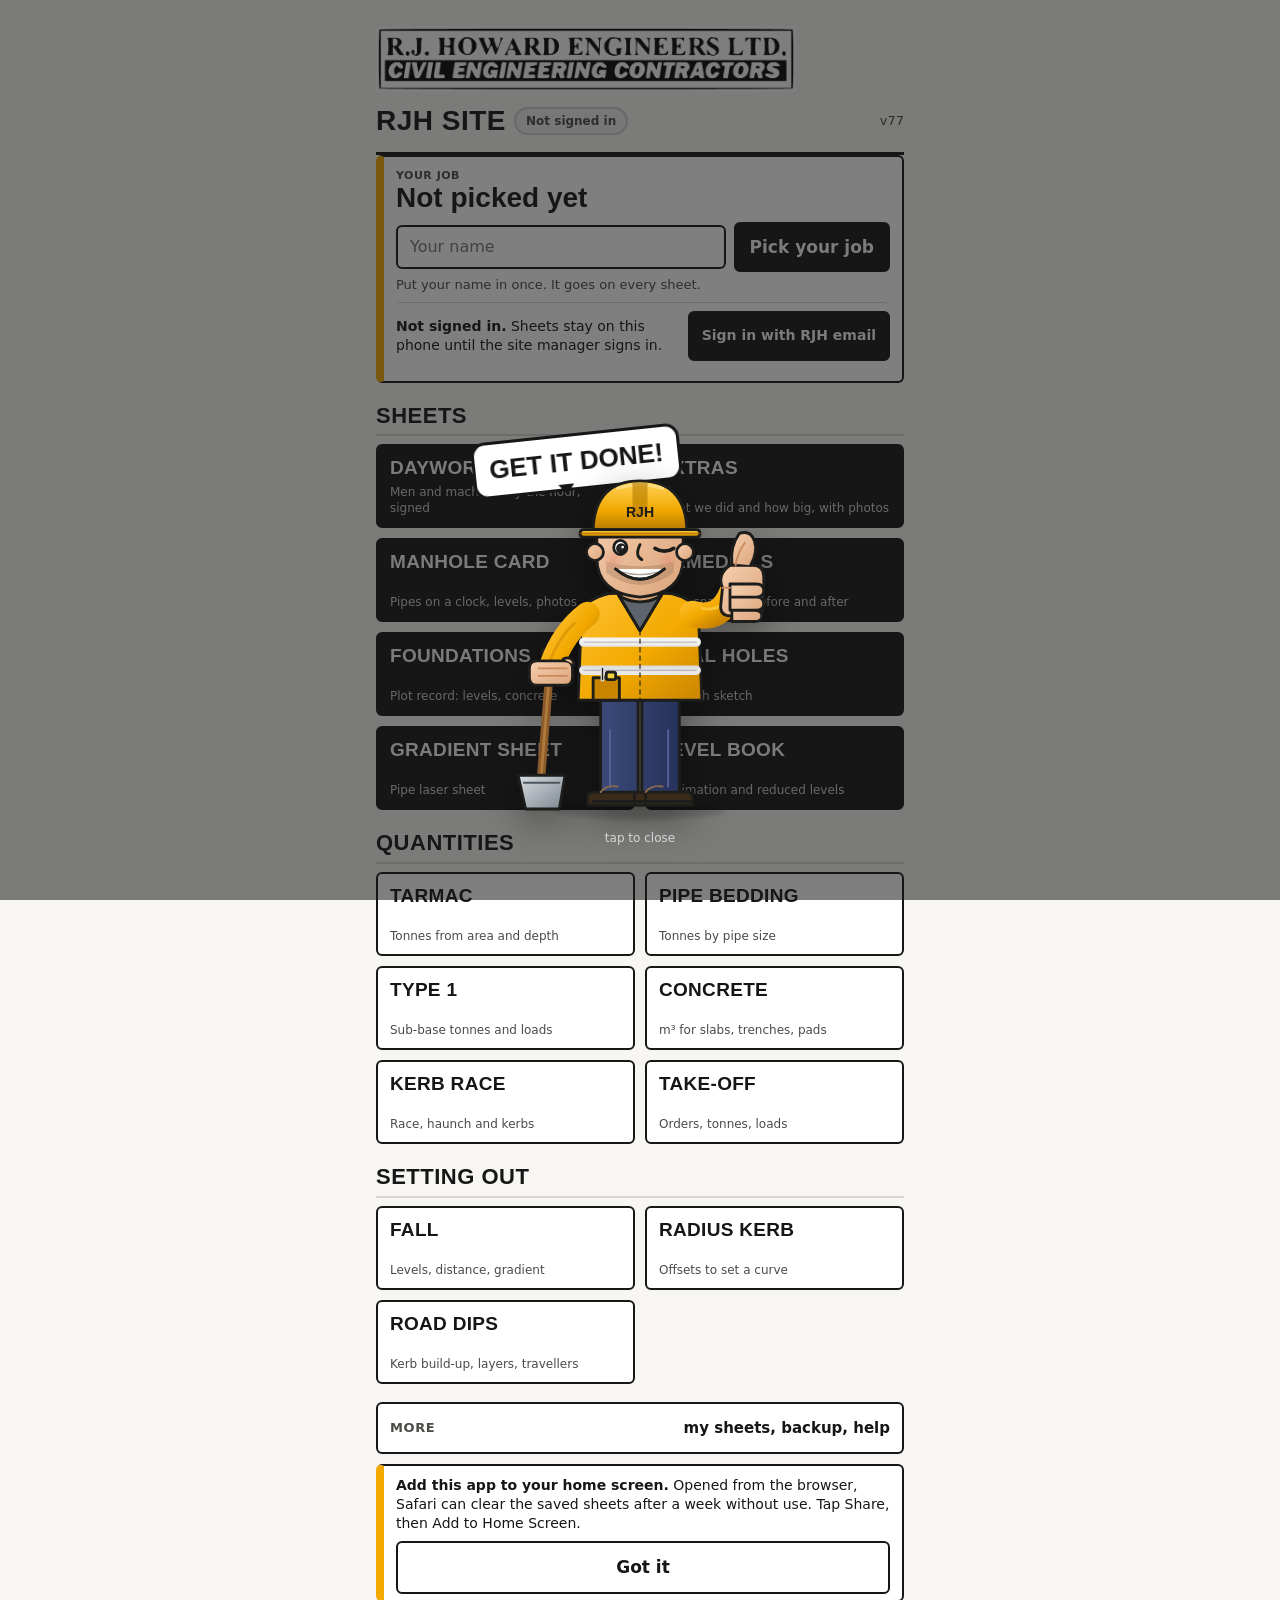
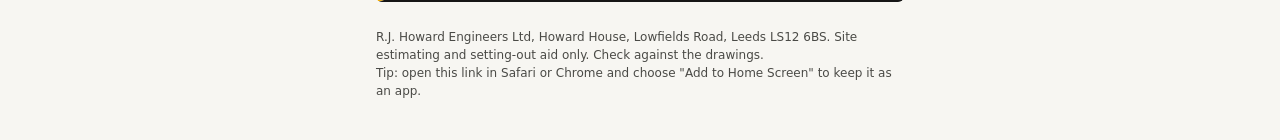
==== index.html @ ec94ae37 "v77: gradient sheet To manhole back on the sheet (it had been moved under More by mistake) Co-Author" ====
<!DOCTYPE html>
<html lang="en-GB">
<head>
<meta charset="utf-8">
<meta name="viewport" content="width=device-width, initial-scale=1, viewport-fit=cover">
<meta name="theme-color" content="#161616">
<meta name="apple-mobile-web-app-capable" content="yes">
<meta name="apple-mobile-web-app-status-bar-style" content="black">
<meta name="apple-mobile-web-app-title" content="RJH Calc">
<title>RJH Site</title>
<link rel="manifest" href="manifest.json">
<link rel="apple-touch-icon" href="icon-180.png">
<script>/** @license
 *
 * jsPDF - PDF Document creation from JavaScript
 * Version 2.5.1 Built on 2022-01-28T15:37:57.789Z
 *                      CommitID 00000000
 *
 * Copyright (c) 2010-2021 James Hall <james@parall.ax>, https://github.com/MrRio/jsPDF
 *               2015-2021 yWorks GmbH, http://www.yworks.com
 *               2015-2021 Lukas Holländer <lukas.hollaender@yworks.com>, https://github.com/HackbrettXXX
 *               2016-2018 Aras Abbasi <aras.abbasi@gmail.com>
 *               2010 Aaron Spike, https://github.com/acspike
 *               2012 Willow Systems Corporation, https://github.com/willowsystems
 *               2012 Pablo Hess, https://github.com/pablohess
 *               2012 Florian Jenett, https://github.com/fjenett
 *               2013 Warren Weckesser, https://github.com/warrenweckesser
 *               2013 Youssef Beddad, https://github.com/lifof
 *               2013 Lee Driscoll, https://github.com/lsdriscoll
 *               2013 Stefan Slonevskiy, https://github.com/stefslon
 *               2013 Jeremy Morel, https://github.com/jmorel
 *               2013 Christoph Hartmann, https://github.com/chris-rock
 *               2014 Juan Pablo Gaviria, https://github.com/juanpgaviria
 *               2014 James Makes, https://github.com/dollaruw
 *               2014 Diego Casorran, https://github.com/diegocr
 *               2014 Steven Spungin, https://github.com/Flamenco
 *               2014 Kenneth Glassey, https://github.com/Gavvers
 *
 * Permission is hereby granted, free of charge, to any person obtaining
 * a copy of this software and associated documentation files (the
 * "Software"), to deal in the Software without restriction, including
 * without limitation the rights to use, copy, modify, merge, publish,
 * distribute, sublicense, and/or sell copies of the Software, and to
 * permit persons to whom the Software is furnished to do so, subject to
 * the following conditions:
 *
 * The above copyright notice and this permission notice shall be
 * included in all copies or substantial portions of the Software.
 *
 * THE SOFTWARE IS PROVIDED "AS IS", WITHOUT WARRANTY OF ANY KIND,
 * EXPRESS OR IMPLIED, INCLUDING BUT NOT LIMITED TO THE WARRANTIES OF
 * MERCHANTABILITY, FITNESS FOR A PARTICULAR PURPOSE AND
 * NONINFRINGEMENT. IN NO EVENT SHALL THE AUTHORS OR COPYRIGHT HOLDERS BE
 * LIABLE FOR ANY CLAIM, DAMAGES OR OTHER LIABILITY, WHETHER IN AN ACTION
 * OF CONTRACT, TORT OR OTHERWISE, ARISING FROM, OUT OF OR IN CONNECTION
 * WITH THE SOFTWARE OR THE USE OR OTHER DEALINGS IN THE SOFTWARE.
 *
 * Contributor(s):
 *    siefkenj, ahwolf, rickygu, Midnith, saintclair, eaparango,
 *    kim3er, mfo, alnorth, Flamenco
 */

!function(t,e){"object"==typeof exports&&"undefined"!=typeof module?e(exports):"function"==typeof define&&define.amd?define(["exports"],e):e((t=t||self).jspdf={})}(this,(function(t){"use strict";function e(t){return(e="function"==typeof Symbol&&"symbol"==typeof Symbol.iterator?function(t){return typeof t}:function(t){return t&&"function"==typeof Symbol&&t.constructor===Symbol&&t!==Symbol.prototype?"symbol":typeof t})(t)}var r=function(){return"undefined"!=typeof window?window:"undefined"!=typeof global?global:"undefined"!=typeof self?self:this}();function n(){r.console&&"function"==typeof r.console.log&&r.console.log.apply(r.console,arguments)}var i={log:n,warn:function(t){r.console&&("function"==typeof r.console.warn?r.console.warn.apply(r.console,arguments):n.call(null,arguments))},error:function(t){r.console&&("function"==typeof r.console.error?r.console.error.apply(r.console,arguments):n(t))}};function a(t,e,r){var n=new XMLHttpRequest;n.open("GET",t),n.responseType="blob",n.onload=function(){l(n.response,e,r)},n.onerror=function(){i.error("could not download file")},n.send()}function o(t){var e=new XMLHttpRequest;e.open("HEAD",t,!1);try{e.send()}catch(t){}return e.status>=200&&e.status<=299}function s(t){try{t.dispatchEvent(new MouseEvent("click"))}catch(r){var e=document.createEvent("MouseEvents");e.initMouseEvent("click",!0,!0,window,0,0,0,80,20,!1,!1,!1,!1,0,null),t.dispatchEvent(e)}}var c,u,l=r.saveAs||("object"!==("undefined"==typeof window?"undefined":e(window))||window!==r?function(){}:"undefined"!=typeof HTMLAnchorElement&&"download"in HTMLAnchorElement.prototype?function(t,e,n){var i=r.URL||r.webkitURL,c=document.createElement("a");e=e||t.name||"download",c.download=e,c.rel="noopener","string"==typeof t?(c.href=t,c.origin!==location.origin?o(c.href)?a(t,e,n):s(c,c.target="_blank"):s(c)):(c.href=i.createObjectURL(t),setTimeout((function(){i.revokeObjectURL(c.href)}),4e4),setTimeout((function(){s(c)}),0))}:"msSaveOrOpenBlob"in navigator?function(t,r,n){if(r=r||t.name||"download","string"==typeof t)if(o(t))a(t,r,n);else{var c=document.createElement("a");c.href=t,c.target="_blank",setTimeout((function(){s(c)}))}else navigator.msSaveOrOpenBlob(function(t,r){return void 0===r?r={autoBom:!1}:"object"!==e(r)&&(i.warn("Deprecated: Expected third argument to be a object"),r={autoBom:!r}),r.autoBom&&/^\s*(?:text\/\S*|application\/xml|\S*\/\S*\+xml)\s*;.*charset\s*=\s*utf-8/i.test(t.type)?new Blob([String.fromCharCode(65279),t],{type:t.type}):t}(t,n),r)}:function(t,n,i,o){if((o=o||open("","_blank"))&&(o.document.title=o.document.body.innerText="downloading..."),"string"==typeof t)return a(t,n,i);var s="application/octet-stream"===t.type,c=/constructor/i.test(r.HTMLElement)||r.safari,u=/CriOS\/[\d]+/.test(navigator.userAgent);if((u||s&&c)&&"object"===("undefined"==typeof FileReader?"undefined":e(FileReader))){var l=new FileReader;l.onloadend=function(){var t=l.result;t=u?t:t.replace(/^data:[^;]*;/,"data:attachment/file;"),o?o.location.href=t:location=t,o=null},l.readAsDataURL(t)}else{var h=r.URL||r.webkitURL,f=h.createObjectURL(t);o?o.location=f:location.href=f,o=null,setTimeout((function(){h.revokeObjectURL(f)}),4e4)}});
/**
   * A class to parse color values
   * @author Stoyan Stefanov <sstoo@gmail.com>
   * {@link   http://www.phpied.com/rgb-color-parser-in-javascript/}
   * @license Use it if you like it
   */function h(t){var e;t=t||"",this.ok=!1,"#"==t.charAt(0)&&(t=t.substr(1,6));t={aliceblue:"f0f8ff",antiquewhite:"faebd7",aqua:"00ffff",aquamarine:"7fffd4",azure:"f0ffff",beige:"f5f5dc",bisque:"ffe4c4",black:"000000",blanchedalmond:"ffebcd",blue:"0000ff",blueviolet:"8a2be2",brown:"a52a2a",burlywood:"deb887",cadetblue:"5f9ea0",chartreuse:"7fff00",chocolate:"d2691e",coral:"ff7f50",cornflowerblue:"6495ed",cornsilk:"fff8dc",crimson:"dc143c",cyan:"00ffff",darkblue:"00008b",darkcyan:"008b8b",darkgoldenrod:"b8860b",darkgray:"a9a9a9",darkgreen:"006400",darkkhaki:"bdb76b",darkmagenta:"8b008b",darkolivegreen:"556b2f",darkorange:"ff8c00",darkorchid:"9932cc",darkred:"8b0000",darksalmon:"e9967a",darkseagreen:"8fbc8f",darkslateblue:"483d8b",darkslategray:"2f4f4f",darkturquoise:"00ced1",darkviolet:"9400d3",deeppink:"ff1493",deepskyblue:"00bfff",dimgray:"696969",dodgerblue:"1e90ff",feldspar:"d19275",firebrick:"b22222",floralwhite:"fffaf0",forestgreen:"228b22",fuchsia:"ff00ff",gainsboro:"dcdcdc",ghostwhite:"f8f8ff",gold:"ffd700",goldenrod:"daa520",gray:"808080",green:"008000",greenyellow:"adff2f",honeydew:"f0fff0",hotpink:"ff69b4",indianred:"cd5c5c",indigo:"4b0082",ivory:"fffff0",khaki:"f0e68c",lavender:"e6e6fa",lavenderblush:"fff0f5",lawngreen:"7cfc00",lemonchiffon:"fffacd",lightblue:"add8e6",lightcoral:"f08080",lightcyan:"e0ffff",lightgoldenrodyellow:"fafad2",lightgrey:"d3d3d3",lightgreen:"90ee90",lightpink:"ffb6c1",lightsalmon:"ffa07a",lightseagreen:"20b2aa",lightskyblue:"87cefa",lightslateblue:"8470ff",lightslategray:"778899",lightsteelblue:"b0c4de",lightyellow:"ffffe0",lime:"00ff00",limegreen:"32cd32",linen:"faf0e6",magenta:"ff00ff",maroon:"800000",mediumaquamarine:"66cdaa",mediumblue:"0000cd",mediumorchid:"ba55d3",mediumpurple:"9370d8",mediumseagreen:"3cb371",mediumslateblue:"7b68ee",mediumspringgreen:"00fa9a",mediumturquoise:"48d1cc",mediumvioletred:"c71585",midnightblue:"191970",mintcream:"f5fffa",mistyrose:"ffe4e1",moccasin:"ffe4b5",navajowhite:"ffdead",navy:"000080",oldlace:"fdf5e6",olive:"808000",olivedrab:"6b8e23",orange:"ffa500",orangered:"ff4500",orchid:"da70d6",palegoldenrod:"eee8aa",palegreen:"98fb98",paleturquoise:"afeeee",palevioletred:"d87093",papayawhip:"ffefd5",peachpuff:"ffdab9",peru:"cd853f",pink:"ffc0cb",plum:"dda0dd",powderblue:"b0e0e6",purple:"800080",red:"ff0000",rosybrown:"bc8f8f",royalblue:"4169e1",saddlebrown:"8b4513",salmon:"fa8072",sandybrown:"f4a460",seagreen:"2e8b57",seashell:"fff5ee",sienna:"a0522d",silver:"c0c0c0",skyblue:"87ceeb",slateblue:"6a5acd",slategray:"708090",snow:"fffafa",springgreen:"00ff7f",steelblue:"4682b4",tan:"d2b48c",teal:"008080",thistle:"d8bfd8",tomato:"ff6347",turquoise:"40e0d0",violet:"ee82ee",violetred:"d02090",wheat:"f5deb3",white:"ffffff",whitesmoke:"f5f5f5",yellow:"ffff00",yellowgreen:"9acd32"}[t=(t=t.replace(/ /g,"")).toLowerCase()]||t;for(var r=[{re:/^rgb\((\d{1,3}),\s*(\d{1,3}),\s*(\d{1,3})\)$/,example:["rgb(123, 234, 45)","rgb(255,234,245)"],process:function(t){return[parseInt(t[1]),parseInt(t[2]),parseInt(t[3])]}},{re:/^(\w{2})(\w{2})(\w{2})$/,example:["#00ff00","336699"],process:function(t){return[parseInt(t[1],16),parseInt(t[2],16),parseInt(t[3],16)]}},{re:/^(\w{1})(\w{1})(\w{1})$/,example:["#fb0","f0f"],process:function(t){return[parseInt(t[1]+t[1],16),parseInt(t[2]+t[2],16),parseInt(t[3]+t[3],16)]}}],n=0;n<r.length;n++){var i=r[n].re,a=r[n].process,o=i.exec(t);o&&(e=a(o),this.r=e[0],this.g=e[1],this.b=e[2],this.ok=!0)}this.r=this.r<0||isNaN(this.r)?0:this.r>255?255:this.r,this.g=this.g<0||isNaN(this.g)?0:this.g>255?255:this.g,this.b=this.b<0||isNaN(this.b)?0:this.b>255?255:this.b,this.toRGB=function(){return"rgb("+this.r+", "+this.g+", "+this.b+")"},this.toHex=function(){var t=this.r.toString(16),e=this.g.toString(16),r=this.b.toString(16);return 1==t.length&&(t="0"+t),1==e.length&&(e="0"+e),1==r.length&&(r="0"+r),"#"+t+e+r}}
/**
   * @license
   * Joseph Myers does not specify a particular license for his work.
   *
   * Author: Joseph Myers
   * Accessed from: http://www.myersdaily.org/joseph/javascript/md5.js
   *
   * Modified by: Owen Leong
   */
function f(t,e){var r=t[0],n=t[1],i=t[2],a=t[3];r=p(r,n,i,a,e[0],7,-680876936),a=p(a,r,n,i,e[1],12,-389564586),i=p(i,a,r,n,e[2],17,606105819),n=p(n,i,a,r,e[3],22,-1044525330),r=p(r,n,i,a,e[4],7,-176418897),a=p(a,r,n,i,e[5],12,1200080426),i=p(i,a,r,n,e[6],17,-1473231341),n=p(n,i,a,r,e[7],22,-45705983),r=p(r,n,i,a,e[8],7,1770035416),a=p(a,r,n,i,e[9],12,-1958414417),i=p(i,a,r,n,e[10],17,-42063),n=p(n,i,a,r,e[11],22,-1990404162),r=p(r,n,i,a,e[12],7,1804603682),a=p(a,r,n,i,e[13],12,-40341101),i=p(i,a,r,n,e[14],17,-1502002290),r=g(r,n=p(n,i,a,r,e[15],22,1236535329),i,a,e[1],5,-165796510),a=g(a,r,n,i,e[6],9,-1069501632),i=g(i,a,r,n,e[11],14,643717713),n=g(n,i,a,r,e[0],20,-373897302),r=g(r,n,i,a,e[5],5,-701558691),a=g(a,r,n,i,e[10],9,38016083),i=g(i,a,r,n,e[15],14,-660478335),n=g(n,i,a,r,e[4],20,-405537848),r=g(r,n,i,a,e[9],5,568446438),a=g(a,r,n,i,e[14],9,-1019803690),i=g(i,a,r,n,e[3],14,-187363961),n=g(n,i,a,r,e[8],20,1163531501),r=g(r,n,i,a,e[13],5,-1444681467),a=g(a,r,n,i,e[2],9,-51403784),i=g(i,a,r,n,e[7],14,1735328473),r=m(r,n=g(n,i,a,r,e[12],20,-1926607734),i,a,e[5],4,-378558),a=m(a,r,n,i,e[8],11,-2022574463),i=m(i,a,r,n,e[11],16,1839030562),n=m(n,i,a,r,e[14],23,-35309556),r=m(r,n,i,a,e[1],4,-1530992060),a=m(a,r,n,i,e[4],11,1272893353),i=m(i,a,r,n,e[7],16,-155497632),n=m(n,i,a,r,e[10],23,-1094730640),r=m(r,n,i,a,e[13],4,681279174),a=m(a,r,n,i,e[0],11,-358537222),i=m(i,a,r,n,e[3],16,-722521979),n=m(n,i,a,r,e[6],23,76029189),r=m(r,n,i,a,e[9],4,-640364487),a=m(a,r,n,i,e[12],11,-421815835),i=m(i,a,r,n,e[15],16,530742520),r=v(r,n=m(n,i,a,r,e[2],23,-995338651),i,a,e[0],6,-198630844),a=v(a,r,n,i,e[7],10,1126891415),i=v(i,a,r,n,e[14],15,-1416354905),n=v(n,i,a,r,e[5],21,-57434055),r=v(r,n,i,a,e[12],6,1700485571),a=v(a,r,n,i,e[3],10,-1894986606),i=v(i,a,r,n,e[10],15,-1051523),n=v(n,i,a,r,e[1],21,-2054922799),r=v(r,n,i,a,e[8],6,1873313359),a=v(a,r,n,i,e[15],10,-30611744),i=v(i,a,r,n,e[6],15,-1560198380),n=v(n,i,a,r,e[13],21,1309151649),r=v(r,n,i,a,e[4],6,-145523070),a=v(a,r,n,i,e[11],10,-1120210379),i=v(i,a,r,n,e[2],15,718787259),n=v(n,i,a,r,e[9],21,-343485551),t[0]=S(r,t[0]),t[1]=S(n,t[1]),t[2]=S(i,t[2]),t[3]=S(a,t[3])}function d(t,e,r,n,i,a){return e=S(S(e,t),S(n,a)),S(e<<i|e>>>32-i,r)}function p(t,e,r,n,i,a,o){return d(e&r|~e&n,t,e,i,a,o)}function g(t,e,r,n,i,a,o){return d(e&n|r&~n,t,e,i,a,o)}function m(t,e,r,n,i,a,o){return d(e^r^n,t,e,i,a,o)}function v(t,e,r,n,i,a,o){return d(r^(e|~n),t,e,i,a,o)}function b(t){var e,r=t.length,n=[1732584193,-271733879,-1732584194,271733878];for(e=64;e<=t.length;e+=64)f(n,y(t.substring(e-64,e)));t=t.substring(e-64);var i=[0,0,0,0,0,0,0,0,0,0,0,0,0,0,0,0];for(e=0;e<t.length;e++)i[e>>2]|=t.charCodeAt(e)<<(e%4<<3);if(i[e>>2]|=128<<(e%4<<3),e>55)for(f(n,i),e=0;e<16;e++)i[e]=0;return i[14]=8*r,f(n,i),n}function y(t){var e,r=[];for(e=0;e<64;e+=4)r[e>>2]=t.charCodeAt(e)+(t.charCodeAt(e+1)<<8)+(t.charCodeAt(e+2)<<16)+(t.charCodeAt(e+3)<<24);return r}c=r.atob.bind(r),u=r.btoa.bind(r);var w="0123456789abcdef".split("");function N(t){for(var e="",r=0;r<4;r++)e+=w[t>>8*r+4&15]+w[t>>8*r&15];return e}function L(t){return String.fromCharCode((255&t)>>0,(65280&t)>>8,(16711680&t)>>16,(4278190080&t)>>24)}function A(t){return function(t){return t.map(L).join("")}(b(t))}var x="5d41402abc4b2a76b9719d911017c592"!=function(t){for(var e=0;e<t.length;e++)t[e]=N(t[e]);return t.join("")}(b("hello"));function S(t,e){if(x){var r=(65535&t)+(65535&e);return(t>>16)+(e>>16)+(r>>16)<<16|65535&r}return t+e&4294967295}
/**
   * @license
   * FPDF is released under a permissive license: there is no usage restriction.
   * You may embed it freely in your application (commercial or not), with or
   * without modifications.
   *
   * Reference: http://www.fpdf.org/en/script/script37.php
   */function _(t,e){var r,n,i,a;if(t!==r){for(var o=(i=t,a=1+(256/t.length>>0),new Array(a+1).join(i)),s=[],c=0;c<256;c++)s[c]=c;var u=0;for(c=0;c<256;c++){var l=s[c];u=(u+l+o.charCodeAt(c))%256,s[c]=s[u],s[u]=l}r=t,n=s}else s=n;var h=e.length,f=0,d=0,p="";for(c=0;c<h;c++)d=(d+(l=s[f=(f+1)%256]))%256,s[f]=s[d],s[d]=l,o=s[(s[f]+s[d])%256],p+=String.fromCharCode(e.charCodeAt(c)^o);return p}
/**
   * @license
   * Licensed under the MIT License.
   * http://opensource.org/licenses/mit-license
   * Author: Owen Leong (@owenl131)
   * Date: 15 Oct 2020
   * References:
   * https://www.cs.cmu.edu/~dst/Adobe/Gallery/anon21jul01-pdf-encryption.txt
   * https://github.com/foliojs/pdfkit/blob/master/lib/security.js
   * http://www.fpdf.org/en/script/script37.php
   */var P={print:4,modify:8,copy:16,"annot-forms":32};function k(t,e,r,n){this.v=1,this.r=2;var i=192;t.forEach((function(t){if(void 0!==P.perm)throw new Error("Invalid permission: "+t);i+=P[t]})),this.padding="(¿N^NuAd\0NVÿú\b..\0¶Ðh>/\f©þdSiz";var a=(e+this.padding).substr(0,32),o=(r+this.padding).substr(0,32);this.O=this.processOwnerPassword(a,o),this.P=-(1+(255^i)),this.encryptionKey=A(a+this.O+this.lsbFirstWord(this.P)+this.hexToBytes(n)).substr(0,5),this.U=_(this.encryptionKey,this.padding)}function F(t){if(/[^\u0000-\u00ff]/.test(t))throw new Error("Invalid PDF Name Object: "+t+", Only accept ASCII characters.");for(var e="",r=t.length,n=0;n<r;n++){var i=t.charCodeAt(n);if(i<33||35===i||37===i||40===i||41===i||47===i||60===i||62===i||91===i||93===i||123===i||125===i||i>126)e+="#"+("0"+i.toString(16)).slice(-2);else e+=t[n]}return e}function I(t){if("object"!==e(t))throw new Error("Invalid Context passed to initialize PubSub (jsPDF-module)");var n={};this.subscribe=function(t,e,r){if(r=r||!1,"string"!=typeof t||"function"!=typeof e||"boolean"!=typeof r)throw new Error("Invalid arguments passed to PubSub.subscribe (jsPDF-module)");n.hasOwnProperty(t)||(n[t]={});var i=Math.random().toString(35);return n[t][i]=[e,!!r],i},this.unsubscribe=function(t){for(var e in n)if(n[e][t])return delete n[e][t],0===Object.keys(n[e]).length&&delete n[e],!0;return!1},this.publish=function(e){if(n.hasOwnProperty(e)){var a=Array.prototype.slice.call(arguments,1),o=[];for(var s in n[e]){var c=n[e][s];try{c[0].apply(t,a)}catch(t){r.console&&i.error("jsPDF PubSub Error",t.message,t)}c[1]&&o.push(s)}o.length&&o.forEach(this.unsubscribe)}},this.getTopics=function(){return n}}function C(t){if(!(this instanceof C))return new C(t);var e="opacity,stroke-opacity".split(",");for(var r in t)t.hasOwnProperty(r)&&e.indexOf(r)>=0&&(this[r]=t[r]);this.id="",this.objectNumber=-1}function j(t,e){this.gState=t,this.matrix=e,this.id="",this.objectNumber=-1}function O(t,e,r,n,i){if(!(this instanceof O))return new O(t,e,r,n,i);this.type="axial"===t?2:3,this.coords=e,this.colors=r,j.call(this,n,i)}function B(t,e,r,n,i){if(!(this instanceof B))return new B(t,e,r,n,i);this.boundingBox=t,this.xStep=e,this.yStep=r,this.stream="",this.cloneIndex=0,j.call(this,n,i)}function M(t){var n,a="string"==typeof arguments[0]?arguments[0]:"p",o=arguments[1],s=arguments[2],c=arguments[3],f=[],d=1,p=16,g="S",m=null;"object"===e(t=t||{})&&(a=t.orientation,o=t.unit||o,s=t.format||s,c=t.compress||t.compressPdf||c,null!==(m=t.encryption||null)&&(m.userPassword=m.userPassword||"",m.ownerPassword=m.ownerPassword||"",m.userPermissions=m.userPermissions||[]),d="number"==typeof t.userUnit?Math.abs(t.userUnit):1,void 0!==t.precision&&(n=t.precision),void 0!==t.floatPrecision&&(p=t.floatPrecision),g=t.defaultPathOperation||"S"),f=t.filters||(!0===c?["FlateEncode"]:f),o=o||"mm",a=(""+(a||"P")).toLowerCase();var v=t.putOnlyUsedFonts||!1,b={},y={internal:{},__private__:{}};y.__private__.PubSub=I;var w="1.3",N=y.__private__.getPdfVersion=function(){return w};y.__private__.setPdfVersion=function(t){w=t};var L={a0:[2383.94,3370.39],a1:[1683.78,2383.94],a2:[1190.55,1683.78],a3:[841.89,1190.55],a4:[595.28,841.89],a5:[419.53,595.28],a6:[297.64,419.53],a7:[209.76,297.64],a8:[147.4,209.76],a9:[104.88,147.4],a10:[73.7,104.88],b0:[2834.65,4008.19],b1:[2004.09,2834.65],b2:[1417.32,2004.09],b3:[1000.63,1417.32],b4:[708.66,1000.63],b5:[498.9,708.66],b6:[354.33,498.9],b7:[249.45,354.33],b8:[175.75,249.45],b9:[124.72,175.75],b10:[87.87,124.72],c0:[2599.37,3676.54],c1:[1836.85,2599.37],c2:[1298.27,1836.85],c3:[918.43,1298.27],c4:[649.13,918.43],c5:[459.21,649.13],c6:[323.15,459.21],c7:[229.61,323.15],c8:[161.57,229.61],c9:[113.39,161.57],c10:[79.37,113.39],dl:[311.81,623.62],letter:[612,792],"government-letter":[576,756],legal:[612,1008],"junior-legal":[576,360],ledger:[1224,792],tabloid:[792,1224],"credit-card":[153,243]};y.__private__.getPageFormats=function(){return L};var A=y.__private__.getPageFormat=function(t){return L[t]};s=s||"a4";var x={COMPAT:"compat",ADVANCED:"advanced"},S=x.COMPAT;function _(){this.saveGraphicsState(),ht(new Vt(_t,0,0,-_t,0,Rr()*_t).toString()+" cm"),this.setFontSize(this.getFontSize()/_t),g="n",S=x.ADVANCED}function P(){this.restoreGraphicsState(),g="S",S=x.COMPAT}var j=y.__private__.combineFontStyleAndFontWeight=function(t,e){if("bold"==t&&"normal"==e||"bold"==t&&400==e||"normal"==t&&"italic"==e||"bold"==t&&"italic"==e)throw new Error("Invalid Combination of fontweight and fontstyle");return e&&(t=400==e||"normal"===e?"italic"===t?"italic":"normal":700!=e&&"bold"!==e||"normal"!==t?(700==e?"bold":e)+""+t:"bold"),t};y.advancedAPI=function(t){var e=S===x.COMPAT;return e&&_.call(this),"function"!=typeof t||(t(this),e&&P.call(this)),this},y.compatAPI=function(t){var e=S===x.ADVANCED;return e&&P.call(this),"function"!=typeof t||(t(this),e&&_.call(this)),this},y.isAdvancedAPI=function(){return S===x.ADVANCED};var E,q=function(t){if(S!==x.ADVANCED)throw new Error(t+" is only available in 'advanced' API mode. You need to call advancedAPI() first.")},D=y.roundToPrecision=y.__private__.roundToPrecision=function(t,e){var r=n||e;if(isNaN(t)||isNaN(r))throw new Error("Invalid argument passed to jsPDF.roundToPrecision");return t.toFixed(r).replace(/0+$/,"")};E=y.hpf=y.__private__.hpf="number"==typeof p?function(t){if(isNaN(t))throw new Error("Invalid argument passed to jsPDF.hpf");return D(t,p)}:"smart"===p?function(t){if(isNaN(t))throw new Error("Invalid argument passed to jsPDF.hpf");return D(t,t>-1&&t<1?16:5)}:function(t){if(isNaN(t))throw new Error("Invalid argument passed to jsPDF.hpf");return D(t,16)};var R=y.f2=y.__private__.f2=function(t){if(isNaN(t))throw new Error("Invalid argument passed to jsPDF.f2");return D(t,2)},T=y.__private__.f3=function(t){if(isNaN(t))throw new Error("Invalid argument passed to jsPDF.f3");return D(t,3)},U=y.scale=y.__private__.scale=function(t){if(isNaN(t))throw new Error("Invalid argument passed to jsPDF.scale");return S===x.COMPAT?t*_t:S===x.ADVANCED?t:void 0},z=function(t){return S===x.COMPAT?Rr()-t:S===x.ADVANCED?t:void 0},H=function(t){return U(z(t))};y.__private__.setPrecision=y.setPrecision=function(t){"number"==typeof parseInt(t,10)&&(n=parseInt(t,10))};var W,V="00000000000000000000000000000000",G=y.__private__.getFileId=function(){return V},Y=y.__private__.setFileId=function(t){return V=void 0!==t&&/^[a-fA-F0-9]{32}$/.test(t)?t.toUpperCase():V.split("").map((function(){return"ABCDEF0123456789".charAt(Math.floor(16*Math.random()))})).join(""),null!==m&&(Ye=new k(m.userPermissions,m.userPassword,m.ownerPassword,V)),V};y.setFileId=function(t){return Y(t),this},y.getFileId=function(){return G()};var J=y.__private__.convertDateToPDFDate=function(t){var e=t.getTimezoneOffset(),r=e<0?"+":"-",n=Math.floor(Math.abs(e/60)),i=Math.abs(e%60),a=[r,Q(n),"'",Q(i),"'"].join("");return["D:",t.getFullYear(),Q(t.getMonth()+1),Q(t.getDate()),Q(t.getHours()),Q(t.getMinutes()),Q(t.getSeconds()),a].join("")},X=y.__private__.convertPDFDateToDate=function(t){var e=parseInt(t.substr(2,4),10),r=parseInt(t.substr(6,2),10)-1,n=parseInt(t.substr(8,2),10),i=parseInt(t.substr(10,2),10),a=parseInt(t.substr(12,2),10),o=parseInt(t.substr(14,2),10);return new Date(e,r,n,i,a,o,0)},K=y.__private__.setCreationDate=function(t){var e;if(void 0===t&&(t=new Date),t instanceof Date)e=J(t);else{if(!/^D:(20[0-2][0-9]|203[0-7]|19[7-9][0-9])(0[0-9]|1[0-2])([0-2][0-9]|3[0-1])(0[0-9]|1[0-9]|2[0-3])(0[0-9]|[1-5][0-9])(0[0-9]|[1-5][0-9])(\+0[0-9]|\+1[0-4]|-0[0-9]|-1[0-1])'(0[0-9]|[1-5][0-9])'?$/.test(t))throw new Error("Invalid argument passed to jsPDF.setCreationDate");e=t}return W=e},Z=y.__private__.getCreationDate=function(t){var e=W;return"jsDate"===t&&(e=X(W)),e};y.setCreationDate=function(t){return K(t),this},y.getCreationDate=function(t){return Z(t)};var $,Q=y.__private__.padd2=function(t){return("0"+parseInt(t)).slice(-2)},tt=y.__private__.padd2Hex=function(t){return("00"+(t=t.toString())).substr(t.length)},et=0,rt=[],nt=[],it=0,at=[],ot=[],st=!1,ct=nt,ut=function(){et=0,it=0,nt=[],rt=[],at=[],Qt=Kt(),te=Kt()};y.__private__.setCustomOutputDestination=function(t){st=!0,ct=t};var lt=function(t){st||(ct=t)};y.__private__.resetCustomOutputDestination=function(){st=!1,ct=nt};var ht=y.__private__.out=function(t){return t=t.toString(),it+=t.length+1,ct.push(t),ct},ft=y.__private__.write=function(t){return ht(1===arguments.length?t.toString():Array.prototype.join.call(arguments," "))},dt=y.__private__.getArrayBuffer=function(t){for(var e=t.length,r=new ArrayBuffer(e),n=new Uint8Array(r);e--;)n[e]=t.charCodeAt(e);return r},pt=[["Helvetica","helvetica","normal","WinAnsiEncoding"],["Helvetica-Bold","helvetica","bold","WinAnsiEncoding"],["Helvetica-Oblique","helvetica","italic","WinAnsiEncoding"],["Helvetica-BoldOblique","helvetica","bolditalic","WinAnsiEncoding"],["Courier","courier","normal","WinAnsiEncoding"],["Courier-Bold","courier","bold","WinAnsiEncoding"],["Courier-Oblique","courier","italic","WinAnsiEncoding"],["Courier-BoldOblique","courier","bolditalic","WinAnsiEncoding"],["Times-Roman","times","normal","WinAnsiEncoding"],["Times-Bold","times","bold","WinAnsiEncoding"],["Times-Italic","times","italic","WinAnsiEncoding"],["Times-BoldItalic","times","bolditalic","WinAnsiEncoding"],["ZapfDingbats","zapfdingbats","normal",null],["Symbol","symbol","normal",null]];y.__private__.getStandardFonts=function(){return pt};var gt=t.fontSize||16;y.__private__.setFontSize=y.setFontSize=function(t){return gt=S===x.ADVANCED?t/_t:t,this};var mt,vt=y.__private__.getFontSize=y.getFontSize=function(){return S===x.COMPAT?gt:gt*_t},bt=t.R2L||!1;y.__private__.setR2L=y.setR2L=function(t){return bt=t,this},y.__private__.getR2L=y.getR2L=function(){return bt};var yt,wt=y.__private__.setZoomMode=function(t){var e=[void 0,null,"fullwidth","fullheight","fullpage","original"];if(/^(?:\d+\.\d*|\d*\.\d+|\d+)%$/.test(t))mt=t;else if(isNaN(t)){if(-1===e.indexOf(t))throw new Error('zoom must be Integer (e.g. 2), a percentage Value (e.g. 300%) or fullwidth, fullheight, fullpage, original. "'+t+'" is not recognized.');mt=t}else mt=parseInt(t,10)};y.__private__.getZoomMode=function(){return mt};var Nt,Lt=y.__private__.setPageMode=function(t){if(-1==[void 0,null,"UseNone","UseOutlines","UseThumbs","FullScreen"].indexOf(t))throw new Error('Page mode must be one of UseNone, UseOutlines, UseThumbs, or FullScreen. "'+t+'" is not recognized.');yt=t};y.__private__.getPageMode=function(){return yt};var At=y.__private__.setLayoutMode=function(t){if(-1==[void 0,null,"continuous","single","twoleft","tworight","two"].indexOf(t))throw new Error('Layout mode must be one of continuous, single, twoleft, tworight. "'+t+'" is not recognized.');Nt=t};y.__private__.getLayoutMode=function(){return Nt},y.__private__.setDisplayMode=y.setDisplayMode=function(t,e,r){return wt(t),At(e),Lt(r),this};var xt={title:"",subject:"",author:"",keywords:"",creator:""};y.__private__.getDocumentProperty=function(t){if(-1===Object.keys(xt).indexOf(t))throw new Error("Invalid argument passed to jsPDF.getDocumentProperty");return xt[t]},y.__private__.getDocumentProperties=function(){return xt},y.__private__.setDocumentProperties=y.setProperties=y.setDocumentProperties=function(t){for(var e in xt)xt.hasOwnProperty(e)&&t[e]&&(xt[e]=t[e]);return this},y.__private__.setDocumentProperty=function(t,e){if(-1===Object.keys(xt).indexOf(t))throw new Error("Invalid arguments passed to jsPDF.setDocumentProperty");return xt[t]=e};var St,_t,Pt,kt,Ft,It={},Ct={},jt=[],Ot={},Bt={},Mt={},Et={},qt=null,Dt=0,Rt=[],Tt=new I(y),Ut=t.hotfixes||[],zt={},Ht={},Wt=[],Vt=function t(e,r,n,i,a,o){if(!(this instanceof t))return new t(e,r,n,i,a,o);isNaN(e)&&(e=1),isNaN(r)&&(r=0),isNaN(n)&&(n=0),isNaN(i)&&(i=1),isNaN(a)&&(a=0),isNaN(o)&&(o=0),this._matrix=[e,r,n,i,a,o]};Object.defineProperty(Vt.prototype,"sx",{get:function(){return this._matrix[0]},set:function(t){this._matrix[0]=t}}),Object.defineProperty(Vt.prototype,"shy",{get:function(){return this._matrix[1]},set:function(t){this._matrix[1]=t}}),Object.defineProperty(Vt.prototype,"shx",{get:function(){return this._matrix[2]},set:function(t){this._matrix[2]=t}}),Object.defineProperty(Vt.prototype,"sy",{get:function(){return this._matrix[3]},set:function(t){this._matrix[3]=t}}),Object.defineProperty(Vt.prototype,"tx",{get:function(){return this._matrix[4]},set:function(t){this._matrix[4]=t}}),Object.defineProperty(Vt.prototype,"ty",{get:function(){return this._matrix[5]},set:function(t){this._matrix[5]=t}}),Object.defineProperty(Vt.prototype,"a",{get:function(){return this._matrix[0]},set:function(t){this._matrix[0]=t}}),Object.defineProperty(Vt.prototype,"b",{get:function(){return this._matrix[1]},set:function(t){this._matrix[1]=t}}),Object.defineProperty(Vt.prototype,"c",{get:function(){return this._matrix[2]},set:function(t){this._matrix[2]=t}}),Object.defineProperty(Vt.prototype,"d",{get:function(){return this._matrix[3]},set:function(t){this._matrix[3]=t}}),Object.defineProperty(Vt.prototype,"e",{get:function(){return this._matrix[4]},set:function(t){this._matrix[4]=t}}),Object.defineProperty(Vt.prototype,"f",{get:function(){return this._matrix[5]},set:function(t){this._matrix[5]=t}}),Object.defineProperty(Vt.prototype,"rotation",{get:function(){return Math.atan2(this.shx,this.sx)}}),Object.defineProperty(Vt.prototype,"scaleX",{get:function(){return this.decompose().scale.sx}}),Object.defineProperty(Vt.prototype,"scaleY",{get:function(){return this.decompose().scale.sy}}),Object.defineProperty(Vt.prototype,"isIdentity",{get:function(){return 1===this.sx&&(0===this.shy&&(0===this.shx&&(1===this.sy&&(0===this.tx&&0===this.ty))))}}),Vt.prototype.join=function(t){return[this.sx,this.shy,this.shx,this.sy,this.tx,this.ty].map(E).join(t)},Vt.prototype.multiply=function(t){var e=t.sx*this.sx+t.shy*this.shx,r=t.sx*this.shy+t.shy*this.sy,n=t.shx*this.sx+t.sy*this.shx,i=t.shx*this.shy+t.sy*this.sy,a=t.tx*this.sx+t.ty*this.shx+this.tx,o=t.tx*this.shy+t.ty*this.sy+this.ty;return new Vt(e,r,n,i,a,o)},Vt.prototype.decompose=function(){var t=this.sx,e=this.shy,r=this.shx,n=this.sy,i=this.tx,a=this.ty,o=Math.sqrt(t*t+e*e),s=(t/=o)*r+(e/=o)*n;r-=t*s,n-=e*s;var c=Math.sqrt(r*r+n*n);return s/=c,t*(n/=c)<e*(r/=c)&&(t=-t,e=-e,s=-s,o=-o),{scale:new Vt(o,0,0,c,0,0),translate:new Vt(1,0,0,1,i,a),rotate:new Vt(t,e,-e,t,0,0),skew:new Vt(1,0,s,1,0,0)}},Vt.prototype.toString=function(t){return this.join(" ")},Vt.prototype.inversed=function(){var t=this.sx,e=this.shy,r=this.shx,n=this.sy,i=this.tx,a=this.ty,o=1/(t*n-e*r),s=n*o,c=-e*o,u=-r*o,l=t*o;return new Vt(s,c,u,l,-s*i-u*a,-c*i-l*a)},Vt.prototype.applyToPoint=function(t){var e=t.x*this.sx+t.y*this.shx+this.tx,r=t.x*this.shy+t.y*this.sy+this.ty;return new Cr(e,r)},Vt.prototype.applyToRectangle=function(t){var e=this.applyToPoint(t),r=this.applyToPoint(new Cr(t.x+t.w,t.y+t.h));return new jr(e.x,e.y,r.x-e.x,r.y-e.y)},Vt.prototype.clone=function(){var t=this.sx,e=this.shy,r=this.shx,n=this.sy,i=this.tx,a=this.ty;return new Vt(t,e,r,n,i,a)},y.Matrix=Vt;var Gt=y.matrixMult=function(t,e){return e.multiply(t)},Yt=new Vt(1,0,0,1,0,0);y.unitMatrix=y.identityMatrix=Yt;var Jt=function(t,e){if(!Bt[t]){var r=(e instanceof O?"Sh":"P")+(Object.keys(Ot).length+1).toString(10);e.id=r,Bt[t]=r,Ot[r]=e,Tt.publish("addPattern",e)}};y.ShadingPattern=O,y.TilingPattern=B,y.addShadingPattern=function(t,e){return q("addShadingPattern()"),Jt(t,e),this},y.beginTilingPattern=function(t){q("beginTilingPattern()"),Br(t.boundingBox[0],t.boundingBox[1],t.boundingBox[2]-t.boundingBox[0],t.boundingBox[3]-t.boundingBox[1],t.matrix)},y.endTilingPattern=function(t,e){q("endTilingPattern()"),e.stream=ot[$].join("\n"),Jt(t,e),Tt.publish("endTilingPattern",e),Wt.pop().restore()};var Xt=y.__private__.newObject=function(){var t=Kt();return Zt(t,!0),t},Kt=y.__private__.newObjectDeferred=function(){return et++,rt[et]=function(){return it},et},Zt=function(t,e){return e="boolean"==typeof e&&e,rt[t]=it,e&&ht(t+" 0 obj"),t},$t=y.__private__.newAdditionalObject=function(){var t={objId:Kt(),content:""};return at.push(t),t},Qt=Kt(),te=Kt(),ee=y.__private__.decodeColorString=function(t){var e=t.split(" ");if(2!==e.length||"g"!==e[1]&&"G"!==e[1]){if(5===e.length&&("k"===e[4]||"K"===e[4])){e=[(1-e[0])*(1-e[3]),(1-e[1])*(1-e[3]),(1-e[2])*(1-e[3]),"r"]}}else{var r=parseFloat(e[0]);e=[r,r,r,"r"]}for(var n="#",i=0;i<3;i++)n+=("0"+Math.floor(255*parseFloat(e[i])).toString(16)).slice(-2);return n},re=y.__private__.encodeColorString=function(t){var r;"string"==typeof t&&(t={ch1:t});var n=t.ch1,i=t.ch2,a=t.ch3,o=t.ch4,s="draw"===t.pdfColorType?["G","RG","K"]:["g","rg","k"];if("string"==typeof n&&"#"!==n.charAt(0)){var c=new h(n);if(c.ok)n=c.toHex();else if(!/^\d*\.?\d*$/.test(n))throw new Error('Invalid color "'+n+'" passed to jsPDF.encodeColorString.')}if("string"==typeof n&&/^#[0-9A-Fa-f]{3}$/.test(n)&&(n="#"+n[1]+n[1]+n[2]+n[2]+n[3]+n[3]),"string"==typeof n&&/^#[0-9A-Fa-f]{6}$/.test(n)){var u=parseInt(n.substr(1),16);n=u>>16&255,i=u>>8&255,a=255&u}if(void 0===i||void 0===o&&n===i&&i===a)if("string"==typeof n)r=n+" "+s[0];else switch(t.precision){case 2:r=R(n/255)+" "+s[0];break;case 3:default:r=T(n/255)+" "+s[0]}else if(void 0===o||"object"===e(o)){if(o&&!isNaN(o.a)&&0===o.a)return r=["1.","1.","1.",s[1]].join(" ");if("string"==typeof n)r=[n,i,a,s[1]].join(" ");else switch(t.precision){case 2:r=[R(n/255),R(i/255),R(a/255),s[1]].join(" ");break;default:case 3:r=[T(n/255),T(i/255),T(a/255),s[1]].join(" ")}}else if("string"==typeof n)r=[n,i,a,o,s[2]].join(" ");else switch(t.precision){case 2:r=[R(n),R(i),R(a),R(o),s[2]].join(" ");break;case 3:default:r=[T(n),T(i),T(a),T(o),s[2]].join(" ")}return r},ne=y.__private__.getFilters=function(){return f},ie=y.__private__.putStream=function(t){var e=(t=t||{}).data||"",r=t.filters||ne(),n=t.alreadyAppliedFilters||[],i=t.addLength1||!1,a=e.length,o=t.objectId,s=function(t){return t};if(null!==m&&void 0===o)throw new Error("ObjectId must be passed to putStream for file encryption");null!==m&&(s=Ye.encryptor(o,0));var c={};!0===r&&(r=["FlateEncode"]);var u=t.additionalKeyValues||[],l=(c=void 0!==M.API.processDataByFilters?M.API.processDataByFilters(e,r):{data:e,reverseChain:[]}).reverseChain+(Array.isArray(n)?n.join(" "):n.toString());if(0!==c.data.length&&(u.push({key:"Length",value:c.data.length}),!0===i&&u.push({key:"Length1",value:a})),0!=l.length)if(l.split("/").length-1==1)u.push({key:"Filter",value:l});else{u.push({key:"Filter",value:"["+l+"]"});for(var h=0;h<u.length;h+=1)if("DecodeParms"===u[h].key){for(var f=[],d=0;d<c.reverseChain.split("/").length-1;d+=1)f.push("null");f.push(u[h].value),u[h].value="["+f.join(" ")+"]"}}ht("<<");for(var p=0;p<u.length;p++)ht("/"+u[p].key+" "+u[p].value);ht(">>"),0!==c.data.length&&(ht("stream"),ht(s(c.data)),ht("endstream"))},ae=y.__private__.putPage=function(t){var e=t.number,r=t.data,n=t.objId,i=t.contentsObjId;Zt(n,!0),ht("<</Type /Page"),ht("/Parent "+t.rootDictionaryObjId+" 0 R"),ht("/Resources "+t.resourceDictionaryObjId+" 0 R"),ht("/MediaBox ["+parseFloat(E(t.mediaBox.bottomLeftX))+" "+parseFloat(E(t.mediaBox.bottomLeftY))+" "+E(t.mediaBox.topRightX)+" "+E(t.mediaBox.topRightY)+"]"),null!==t.cropBox&&ht("/CropBox ["+E(t.cropBox.bottomLeftX)+" "+E(t.cropBox.bottomLeftY)+" "+E(t.cropBox.topRightX)+" "+E(t.cropBox.topRightY)+"]"),null!==t.bleedBox&&ht("/BleedBox ["+E(t.bleedBox.bottomLeftX)+" "+E(t.bleedBox.bottomLeftY)+" "+E(t.bleedBox.topRightX)+" "+E(t.bleedBox.topRightY)+"]"),null!==t.trimBox&&ht("/TrimBox ["+E(t.trimBox.bottomLeftX)+" "+E(t.trimBox.bottomLeftY)+" "+E(t.trimBox.topRightX)+" "+E(t.trimBox.topRightY)+"]"),null!==t.artBox&&ht("/ArtBox ["+E(t.artBox.bottomLeftX)+" "+E(t.artBox.bottomLeftY)+" "+E(t.artBox.topRightX)+" "+E(t.artBox.topRightY)+"]"),"number"==typeof t.userUnit&&1!==t.userUnit&&ht("/UserUnit "+t.userUnit),Tt.publish("putPage",{objId:n,pageContext:Rt[e],pageNumber:e,page:r}),ht("/Contents "+i+" 0 R"),ht(">>"),ht("endobj");var a=r.join("\n");return S===x.ADVANCED&&(a+="\nQ"),Zt(i,!0),ie({data:a,filters:ne(),objectId:i}),ht("endobj"),n},oe=y.__private__.putPages=function(){var t,e,r=[];for(t=1;t<=Dt;t++)Rt[t].objId=Kt(),Rt[t].contentsObjId=Kt();for(t=1;t<=Dt;t++)r.push(ae({number:t,data:ot[t],objId:Rt[t].objId,contentsObjId:Rt[t].contentsObjId,mediaBox:Rt[t].mediaBox,cropBox:Rt[t].cropBox,bleedBox:Rt[t].bleedBox,trimBox:Rt[t].trimBox,artBox:Rt[t].artBox,userUnit:Rt[t].userUnit,rootDictionaryObjId:Qt,resourceDictionaryObjId:te}));Zt(Qt,!0),ht("<</Type /Pages");var n="/Kids [";for(e=0;e<Dt;e++)n+=r[e]+" 0 R ";ht(n+"]"),ht("/Count "+Dt),ht(">>"),ht("endobj"),Tt.publish("postPutPages")},se=function(t){Tt.publish("putFont",{font:t,out:ht,newObject:Xt,putStream:ie}),!0!==t.isAlreadyPutted&&(t.objectNumber=Xt(),ht("<<"),ht("/Type /Font"),ht("/BaseFont /"+F(t.postScriptName)),ht("/Subtype /Type1"),"string"==typeof t.encoding&&ht("/Encoding /"+t.encoding),ht("/FirstChar 32"),ht("/LastChar 255"),ht(">>"),ht("endobj"))},ce=function(){for(var t in It)It.hasOwnProperty(t)&&(!1===v||!0===v&&b.hasOwnProperty(t))&&se(It[t])},ue=function(t){t.objectNumber=Xt();var e=[];e.push({key:"Type",value:"/XObject"}),e.push({key:"Subtype",value:"/Form"}),e.push({key:"BBox",value:"["+[E(t.x),E(t.y),E(t.x+t.width),E(t.y+t.height)].join(" ")+"]"}),e.push({key:"Matrix",value:"["+t.matrix.toString()+"]"});var r=t.pages[1].join("\n");ie({data:r,additionalKeyValues:e,objectId:t.objectNumber}),ht("endobj")},le=function(){for(var t in zt)zt.hasOwnProperty(t)&&ue(zt[t])},he=function(t,e){var r,n=[],i=1/(e-1);for(r=0;r<1;r+=i)n.push(r);if(n.push(1),0!=t[0].offset){var a={offset:0,color:t[0].color};t.unshift(a)}if(1!=t[t.length-1].offset){var o={offset:1,color:t[t.length-1].color};t.push(o)}for(var s="",c=0,u=0;u<n.length;u++){for(r=n[u];r>t[c+1].offset;)c++;var l=t[c].offset,h=(r-l)/(t[c+1].offset-l),f=t[c].color,d=t[c+1].color;s+=tt(Math.round((1-h)*f[0]+h*d[0]).toString(16))+tt(Math.round((1-h)*f[1]+h*d[1]).toString(16))+tt(Math.round((1-h)*f[2]+h*d[2]).toString(16))}return s.trim()},fe=function(t,e){e||(e=21);var r=Xt(),n=he(t.colors,e),i=[];i.push({key:"FunctionType",value:"0"}),i.push({key:"Domain",value:"[0.0 1.0]"}),i.push({key:"Size",value:"["+e+"]"}),i.push({key:"BitsPerSample",value:"8"}),i.push({key:"Range",value:"[0.0 1.0 0.0 1.0 0.0 1.0]"}),i.push({key:"Decode",value:"[0.0 1.0 0.0 1.0 0.0 1.0]"}),ie({data:n,additionalKeyValues:i,alreadyAppliedFilters:["/ASCIIHexDecode"],objectId:r}),ht("endobj"),t.objectNumber=Xt(),ht("<< /ShadingType "+t.type),ht("/ColorSpace /DeviceRGB");var a="/Coords ["+E(parseFloat(t.coords[0]))+" "+E(parseFloat(t.coords[1]))+" ";2===t.type?a+=E(parseFloat(t.coords[2]))+" "+E(parseFloat(t.coords[3])):a+=E(parseFloat(t.coords[2]))+" "+E(parseFloat(t.coords[3]))+" "+E(parseFloat(t.coords[4]))+" "+E(parseFloat(t.coords[5])),ht(a+="]"),t.matrix&&ht("/Matrix ["+t.matrix.toString()+"]"),ht("/Function "+r+" 0 R"),ht("/Extend [true true]"),ht(">>"),ht("endobj")},de=function(t,e){var r=Kt(),n=Xt();e.push({resourcesOid:r,objectOid:n}),t.objectNumber=n;var i=[];i.push({key:"Type",value:"/Pattern"}),i.push({key:"PatternType",value:"1"}),i.push({key:"PaintType",value:"1"}),i.push({key:"TilingType",value:"1"}),i.push({key:"BBox",value:"["+t.boundingBox.map(E).join(" ")+"]"}),i.push({key:"XStep",value:E(t.xStep)}),i.push({key:"YStep",value:E(t.yStep)}),i.push({key:"Resources",value:r+" 0 R"}),t.matrix&&i.push({key:"Matrix",value:"["+t.matrix.toString()+"]"}),ie({data:t.stream,additionalKeyValues:i,objectId:t.objectNumber}),ht("endobj")},pe=function(t){var e;for(e in Ot)Ot.hasOwnProperty(e)&&(Ot[e]instanceof O?fe(Ot[e]):Ot[e]instanceof B&&de(Ot[e],t))},ge=function(t){for(var e in t.objectNumber=Xt(),ht("<<"),t)switch(e){case"opacity":ht("/ca "+R(t[e]));break;case"stroke-opacity":ht("/CA "+R(t[e]))}ht(">>"),ht("endobj")},me=function(){var t;for(t in Mt)Mt.hasOwnProperty(t)&&ge(Mt[t])},ve=function(){for(var t in ht("/XObject <<"),zt)zt.hasOwnProperty(t)&&zt[t].objectNumber>=0&&ht("/"+t+" "+zt[t].objectNumber+" 0 R");Tt.publish("putXobjectDict"),ht(">>")},be=function(){Ye.oid=Xt(),ht("<<"),ht("/Filter /Standard"),ht("/V "+Ye.v),ht("/R "+Ye.r),ht("/U <"+Ye.toHexString(Ye.U)+">"),ht("/O <"+Ye.toHexString(Ye.O)+">"),ht("/P "+Ye.P),ht(">>"),ht("endobj")},ye=function(){for(var t in ht("/Font <<"),It)It.hasOwnProperty(t)&&(!1===v||!0===v&&b.hasOwnProperty(t))&&ht("/"+t+" "+It[t].objectNumber+" 0 R");ht(">>")},we=function(){if(Object.keys(Ot).length>0){for(var t in ht("/Shading <<"),Ot)Ot.hasOwnProperty(t)&&Ot[t]instanceof O&&Ot[t].objectNumber>=0&&ht("/"+t+" "+Ot[t].objectNumber+" 0 R");Tt.publish("putShadingPatternDict"),ht(">>")}},Ne=function(t){if(Object.keys(Ot).length>0){for(var e in ht("/Pattern <<"),Ot)Ot.hasOwnProperty(e)&&Ot[e]instanceof y.TilingPattern&&Ot[e].objectNumber>=0&&Ot[e].objectNumber<t&&ht("/"+e+" "+Ot[e].objectNumber+" 0 R");Tt.publish("putTilingPatternDict"),ht(">>")}},Le=function(){if(Object.keys(Mt).length>0){var t;for(t in ht("/ExtGState <<"),Mt)Mt.hasOwnProperty(t)&&Mt[t].objectNumber>=0&&ht("/"+t+" "+Mt[t].objectNumber+" 0 R");Tt.publish("putGStateDict"),ht(">>")}},Ae=function(t){Zt(t.resourcesOid,!0),ht("<<"),ht("/ProcSet [/PDF /Text /ImageB /ImageC /ImageI]"),ye(),we(),Ne(t.objectOid),Le(),ve(),ht(">>"),ht("endobj")},xe=function(){var t=[];ce(),me(),le(),pe(t),Tt.publish("putResources"),t.forEach(Ae),Ae({resourcesOid:te,objectOid:Number.MAX_SAFE_INTEGER}),Tt.publish("postPutResources")},Se=function(){Tt.publish("putAdditionalObjects");for(var t=0;t<at.length;t++){var e=at[t];Zt(e.objId,!0),ht(e.content),ht("endobj")}Tt.publish("postPutAdditionalObjects")},_e=function(t){Ct[t.fontName]=Ct[t.fontName]||{},Ct[t.fontName][t.fontStyle]=t.id},Pe=function(t,e,r,n,i){var a={id:"F"+(Object.keys(It).length+1).toString(10),postScriptName:t,fontName:e,fontStyle:r,encoding:n,isStandardFont:i||!1,metadata:{}};return Tt.publish("addFont",{font:a,instance:this}),It[a.id]=a,_e(a),a.id},ke=function(t){for(var e=0,r=pt.length;e<r;e++){var n=Pe.call(this,t[e][0],t[e][1],t[e][2],pt[e][3],!0);!1===v&&(b[n]=!0);var i=t[e][0].split("-");_e({id:n,fontName:i[0],fontStyle:i[1]||""})}Tt.publish("addFonts",{fonts:It,dictionary:Ct})},Fe=function(t){return t.foo=function(){try{return t.apply(this,arguments)}catch(t){var e=t.stack||"";~e.indexOf(" at ")&&(e=e.split(" at ")[1]);var n="Error in function "+e.split("\n")[0].split("<")[0]+": "+t.message;if(!r.console)throw new Error(n);r.console.error(n,t),r.alert&&alert(n)}},t.foo.bar=t,t.foo},Ie=function(t,e){var r,n,i,a,o,s,c,u,l;if(i=(e=e||{}).sourceEncoding||"Unicode",o=e.outputEncoding,(e.autoencode||o)&&It[St].metadata&&It[St].metadata[i]&&It[St].metadata[i].encoding&&(a=It[St].metadata[i].encoding,!o&&It[St].encoding&&(o=It[St].encoding),!o&&a.codePages&&(o=a.codePages[0]),"string"==typeof o&&(o=a[o]),o)){for(c=!1,s=[],r=0,n=t.length;r<n;r++)(u=o[t.charCodeAt(r)])?s.push(String.fromCharCode(u)):s.push(t[r]),s[r].charCodeAt(0)>>8&&(c=!0);t=s.join("")}for(r=t.length;void 0===c&&0!==r;)t.charCodeAt(r-1)>>8&&(c=!0),r--;if(!c)return t;for(s=e.noBOM?[]:[254,255],r=0,n=t.length;r<n;r++){if((l=(u=t.charCodeAt(r))>>8)>>8)throw new Error("Character at position "+r+" of string '"+t+"' exceeds 16bits. Cannot be encoded into UCS-2 BE");s.push(l),s.push(u-(l<<8))}return String.fromCharCode.apply(void 0,s)},Ce=y.__private__.pdfEscape=y.pdfEscape=function(t,e){return Ie(t,e).replace(/\\/g,"\\\\").replace(/\(/g,"\\(").replace(/\)/g,"\\)")},je=y.__private__.beginPage=function(t){ot[++Dt]=[],Rt[Dt]={objId:0,contentsObjId:0,userUnit:Number(d),artBox:null,bleedBox:null,cropBox:null,trimBox:null,mediaBox:{bottomLeftX:0,bottomLeftY:0,topRightX:Number(t[0]),topRightY:Number(t[1])}},Me(Dt),lt(ot[$])},Oe=function(t,e){var r,n,o;switch(a=e||a,"string"==typeof t&&(r=A(t.toLowerCase()),Array.isArray(r)&&(n=r[0],o=r[1])),Array.isArray(t)&&(n=t[0]*_t,o=t[1]*_t),isNaN(n)&&(n=s[0],o=s[1]),(n>14400||o>14400)&&(i.warn("A page in a PDF can not be wider or taller than 14400 userUnit. jsPDF limits the width/height to 14400"),n=Math.min(14400,n),o=Math.min(14400,o)),s=[n,o],a.substr(0,1)){case"l":o>n&&(s=[o,n]);break;case"p":n>o&&(s=[o,n])}je(s),pr(fr),ht(Lr),0!==kr&&ht(kr+" J"),0!==Fr&&ht(Fr+" j"),Tt.publish("addPage",{pageNumber:Dt})},Be=function(t){t>0&&t<=Dt&&(ot.splice(t,1),Rt.splice(t,1),Dt--,$>Dt&&($=Dt),this.setPage($))},Me=function(t){t>0&&t<=Dt&&($=t)},Ee=y.__private__.getNumberOfPages=y.getNumberOfPages=function(){return ot.length-1},qe=function(t,e,r){var n,a=void 0;return r=r||{},t=void 0!==t?t:It[St].fontName,e=void 0!==e?e:It[St].fontStyle,n=t.toLowerCase(),void 0!==Ct[n]&&void 0!==Ct[n][e]?a=Ct[n][e]:void 0!==Ct[t]&&void 0!==Ct[t][e]?a=Ct[t][e]:!1===r.disableWarning&&i.warn("Unable to look up font label for font '"+t+"', '"+e+"'. Refer to getFontList() for available fonts."),a||r.noFallback||null==(a=Ct.times[e])&&(a=Ct.times.normal),a},De=y.__private__.putInfo=function(){var t=Xt(),e=function(t){return t};for(var r in null!==m&&(e=Ye.encryptor(t,0)),ht("<<"),ht("/Producer ("+Ce(e("jsPDF "+M.version))+")"),xt)xt.hasOwnProperty(r)&&xt[r]&&ht("/"+r.substr(0,1).toUpperCase()+r.substr(1)+" ("+Ce(e(xt[r]))+")");ht("/CreationDate ("+Ce(e(W))+")"),ht(">>"),ht("endobj")},Re=y.__private__.putCatalog=function(t){var e=(t=t||{}).rootDictionaryObjId||Qt;switch(Xt(),ht("<<"),ht("/Type /Catalog"),ht("/Pages "+e+" 0 R"),mt||(mt="fullwidth"),mt){case"fullwidth":ht("/OpenAction [3 0 R /FitH null]");break;case"fullheight":ht("/OpenAction [3 0 R /FitV null]");break;case"fullpage":ht("/OpenAction [3 0 R /Fit]");break;case"original":ht("/OpenAction [3 0 R /XYZ null null 1]");break;default:var r=""+mt;"%"===r.substr(r.length-1)&&(mt=parseInt(mt)/100),"number"==typeof mt&&ht("/OpenAction [3 0 R /XYZ null null "+R(mt)+"]")}switch(Nt||(Nt="continuous"),Nt){case"continuous":ht("/PageLayout /OneColumn");break;case"single":ht("/PageLayout /SinglePage");break;case"two":case"twoleft":ht("/PageLayout /TwoColumnLeft");break;case"tworight":ht("/PageLayout /TwoColumnRight")}yt&&ht("/PageMode /"+yt),Tt.publish("putCatalog"),ht(">>"),ht("endobj")},Te=y.__private__.putTrailer=function(){ht("trailer"),ht("<<"),ht("/Size "+(et+1)),ht("/Root "+et+" 0 R"),ht("/Info "+(et-1)+" 0 R"),null!==m&&ht("/Encrypt "+Ye.oid+" 0 R"),ht("/ID [ <"+V+"> <"+V+"> ]"),ht(">>")},Ue=y.__private__.putHeader=function(){ht("%PDF-"+w),ht("%ºß¬à")},ze=y.__private__.putXRef=function(){var t="0000000000";ht("xref"),ht("0 "+(et+1)),ht("0000000000 65535 f ");for(var e=1;e<=et;e++){"function"==typeof rt[e]?ht((t+rt[e]()).slice(-10)+" 00000 n "):void 0!==rt[e]?ht((t+rt[e]).slice(-10)+" 00000 n "):ht("0000000000 00000 n ")}},He=y.__private__.buildDocument=function(){ut(),lt(nt),Tt.publish("buildDocument"),Ue(),oe(),Se(),xe(),null!==m&&be(),De(),Re();var t=it;return ze(),Te(),ht("startxref"),ht(""+t),ht("%%EOF"),lt(ot[$]),nt.join("\n")},We=y.__private__.getBlob=function(t){return new Blob([dt(t)],{type:"application/pdf"})},Ve=y.output=y.__private__.output=Fe((function(t,e){switch("string"==typeof(e=e||{})?e={filename:e}:e.filename=e.filename||"generated.pdf",t){case void 0:return He();case"save":y.save(e.filename);break;case"arraybuffer":return dt(He());case"blob":return We(He());case"bloburi":case"bloburl":if(void 0!==r.URL&&"function"==typeof r.URL.createObjectURL)return r.URL&&r.URL.createObjectURL(We(He()))||void 0;i.warn("bloburl is not supported by your system, because URL.createObjectURL is not supported by your browser.");break;case"datauristring":case"dataurlstring":var n="",a=He();try{n=u(a)}catch(t){n=u(unescape(encodeURIComponent(a)))}return"data:application/pdf;filename="+e.filename+";base64,"+n;case"pdfobjectnewwindow":if("[object Window]"===Object.prototype.toString.call(r)){var o="https://cdnjs.cloudflare.com/ajax/libs/pdfobject/2.1.1/pdfobject.min.js",s=' integrity="sha512-4ze/a9/4jqu+tX9dfOqJYSvyYd5M6qum/3HpCLr+/Jqf0whc37VUbkpNGHR7/8pSnCFw47T1fmIpwBV7UySh3g==" crossorigin="anonymous"';e.pdfObjectUrl&&(o=e.pdfObjectUrl,s="");var c='<html><style>html, body { padding: 0; margin: 0; } iframe { width: 100%; height: 100%; border: 0;}  </style><body><script src="'+o+'"'+s+'><\/script><script >PDFObject.embed("'+this.output("dataurlstring")+'", '+JSON.stringify(e)+");<\/script></body></html>",l=r.open();return null!==l&&l.document.write(c),l}throw new Error("The option pdfobjectnewwindow just works in a browser-environment.");case"pdfjsnewwindow":if("[object Window]"===Object.prototype.toString.call(r)){var h='<html><style>html, body { padding: 0; margin: 0; } iframe { width: 100%; height: 100%; border: 0;}  </style><body><iframe id="pdfViewer" src="'+(e.pdfJsUrl||"examples/PDF.js/web/viewer.html")+"?file=&downloadName="+e.filename+'" width="500px" height="400px" /></body></html>',f=r.open();if(null!==f){f.document.write(h);var d=this;f.document.documentElement.querySelector("#pdfViewer").onload=function(){f.document.title=e.filename,f.document.documentElement.querySelector("#pdfViewer").contentWindow.PDFViewerApplication.open(d.output("bloburl"))}}return f}throw new Error("The option pdfjsnewwindow just works in a browser-environment.");case"dataurlnewwindow":if("[object Window]"!==Object.prototype.toString.call(r))throw new Error("The option dataurlnewwindow just works in a browser-environment.");var p='<html><style>html, body { padding: 0; margin: 0; } iframe { width: 100%; height: 100%; border: 0;}  </style><body><iframe src="'+this.output("datauristring",e)+'"></iframe></body></html>',g=r.open();if(null!==g&&(g.document.write(p),g.document.title=e.filename),g||"undefined"==typeof safari)return g;break;case"datauri":case"dataurl":return r.document.location.href=this.output("datauristring",e);default:return null}})),Ge=function(t){return!0===Array.isArray(Ut)&&Ut.indexOf(t)>-1};switch(o){case"pt":_t=1;break;case"mm":_t=72/25.4;break;case"cm":_t=72/2.54;break;case"in":_t=72;break;case"px":_t=1==Ge("px_scaling")?.75:96/72;break;case"pc":case"em":_t=12;break;case"ex":_t=6;break;default:if("number"!=typeof o)throw new Error("Invalid unit: "+o);_t=o}var Ye=null;K(),Y();var Je=function(t){return null!==m?Ye.encryptor(t,0):function(t){return t}},Xe=y.__private__.getPageInfo=y.getPageInfo=function(t){if(isNaN(t)||t%1!=0)throw new Error("Invalid argument passed to jsPDF.getPageInfo");return{objId:Rt[t].objId,pageNumber:t,pageContext:Rt[t]}},Ke=y.__private__.getPageInfoByObjId=function(t){if(isNaN(t)||t%1!=0)throw new Error("Invalid argument passed to jsPDF.getPageInfoByObjId");for(var e in Rt)if(Rt[e].objId===t)break;return Xe(e)},Ze=y.__private__.getCurrentPageInfo=y.getCurrentPageInfo=function(){return{objId:Rt[$].objId,pageNumber:$,pageContext:Rt[$]}};y.addPage=function(){return Oe.apply(this,arguments),this},y.setPage=function(){return Me.apply(this,arguments),lt.call(this,ot[$]),this},y.insertPage=function(t){return this.addPage(),this.movePage($,t),this},y.movePage=function(t,e){var r,n;if(t>e){r=ot[t],n=Rt[t];for(var i=t;i>e;i--)ot[i]=ot[i-1],Rt[i]=Rt[i-1];ot[e]=r,Rt[e]=n,this.setPage(e)}else if(t<e){r=ot[t],n=Rt[t];for(var a=t;a<e;a++)ot[a]=ot[a+1],Rt[a]=Rt[a+1];ot[e]=r,Rt[e]=n,this.setPage(e)}return this},y.deletePage=function(){return Be.apply(this,arguments),this},y.__private__.text=y.text=function(t,r,n,i,a){var o,s,c,u,l,h,f,d,p,g=(i=i||{}).scope||this;if("number"==typeof t&&"number"==typeof r&&("string"==typeof n||Array.isArray(n))){var m=n;n=r,r=t,t=m}if(arguments[3]instanceof Vt==!1?(c=arguments[4],u=arguments[5],"object"===e(f=arguments[3])&&null!==f||("string"==typeof c&&(u=c,c=null),"string"==typeof f&&(u=f,f=null),"number"==typeof f&&(c=f,f=null),i={flags:f,angle:c,align:u})):(q("The transform parameter of text() with a Matrix value"),p=a),isNaN(r)||isNaN(n)||null==t)throw new Error("Invalid arguments passed to jsPDF.text");if(0===t.length)return g;var v="",y=!1,w="number"==typeof i.lineHeightFactor?i.lineHeightFactor:hr,N=g.internal.scaleFactor;function L(t){return t=t.split("\t").join(Array(i.TabLen||9).join(" ")),Ce(t,f)}function A(t){for(var e,r=t.concat(),n=[],i=r.length;i--;)"string"==typeof(e=r.shift())?n.push(e):Array.isArray(t)&&(1===e.length||void 0===e[1]&&void 0===e[2])?n.push(e[0]):n.push([e[0],e[1],e[2]]);return n}function _(t,e){var r;if("string"==typeof t)r=e(t)[0];else if(Array.isArray(t)){for(var n,i,a=t.concat(),o=[],s=a.length;s--;)"string"==typeof(n=a.shift())?o.push(e(n)[0]):Array.isArray(n)&&"string"==typeof n[0]&&(i=e(n[0],n[1],n[2]),o.push([i[0],i[1],i[2]]));r=o}return r}var P=!1,k=!0;if("string"==typeof t)P=!0;else if(Array.isArray(t)){var F=t.concat();s=[];for(var I,C=F.length;C--;)("string"!=typeof(I=F.shift())||Array.isArray(I)&&"string"!=typeof I[0])&&(k=!1);P=k}if(!1===P)throw new Error('Type of text must be string or Array. "'+t+'" is not recognized.');"string"==typeof t&&(t=t.match(/[\r?\n]/)?t.split(/\r\n|\r|\n/g):[t]);var j=gt/g.internal.scaleFactor,O=j*(w-1);switch(i.baseline){case"bottom":n-=O;break;case"top":n+=j-O;break;case"hanging":n+=j-2*O;break;case"middle":n+=j/2-O}if((h=i.maxWidth||0)>0&&("string"==typeof t?t=g.splitTextToSize(t,h):"[object Array]"===Object.prototype.toString.call(t)&&(t=t.reduce((function(t,e){return t.concat(g.splitTextToSize(e,h))}),[]))),o={text:t,x:r,y:n,options:i,mutex:{pdfEscape:Ce,activeFontKey:St,fonts:It,activeFontSize:gt}},Tt.publish("preProcessText",o),t=o.text,c=(i=o.options).angle,p instanceof Vt==!1&&c&&"number"==typeof c){c*=Math.PI/180,0===i.rotationDirection&&(c=-c),S===x.ADVANCED&&(c=-c);var B=Math.cos(c),M=Math.sin(c);p=new Vt(B,M,-M,B,0,0)}else c&&c instanceof Vt&&(p=c);S!==x.ADVANCED||p||(p=Yt),void 0!==(l=i.charSpace||_r)&&(v+=E(U(l))+" Tc\n",this.setCharSpace(this.getCharSpace()||0)),void 0!==(d=i.horizontalScale)&&(v+=E(100*d)+" Tz\n");i.lang;var D=-1,R=void 0!==i.renderingMode?i.renderingMode:i.stroke,T=g.internal.getCurrentPageInfo().pageContext;switch(R){case 0:case!1:case"fill":D=0;break;case 1:case!0:case"stroke":D=1;break;case 2:case"fillThenStroke":D=2;break;case 3:case"invisible":D=3;break;case 4:case"fillAndAddForClipping":D=4;break;case 5:case"strokeAndAddPathForClipping":D=5;break;case 6:case"fillThenStrokeAndAddToPathForClipping":D=6;break;case 7:case"addToPathForClipping":D=7}var z=void 0!==T.usedRenderingMode?T.usedRenderingMode:-1;-1!==D?v+=D+" Tr\n":-1!==z&&(v+="0 Tr\n"),-1!==D&&(T.usedRenderingMode=D),u=i.align||"left";var H,W=gt*w,V=g.internal.pageSize.getWidth(),G=It[St];l=i.charSpace||_r,h=i.maxWidth||0,f=Object.assign({autoencode:!0,noBOM:!0},i.flags);var Y=[];if("[object Array]"===Object.prototype.toString.call(t)){var J;s=A(t),"left"!==u&&(H=s.map((function(t){return g.getStringUnitWidth(t,{font:G,charSpace:l,fontSize:gt,doKerning:!1})*gt/N})));var X,K=0;if("right"===u){r-=H[0],t=[],C=s.length;for(var Z=0;Z<C;Z++)0===Z?(X=br(r),J=yr(n)):(X=U(K-H[Z]),J=-W),t.push([s[Z],X,J]),K=H[Z]}else if("center"===u){r-=H[0]/2,t=[],C=s.length;for(var $=0;$<C;$++)0===$?(X=br(r),J=yr(n)):(X=U((K-H[$])/2),J=-W),t.push([s[$],X,J]),K=H[$]}else if("left"===u){t=[],C=s.length;for(var Q=0;Q<C;Q++)t.push(s[Q])}else{if("justify"!==u)throw new Error('Unrecognized alignment option, use "left", "center", "right" or "justify".');t=[],C=s.length,h=0!==h?h:V;for(var tt=0;tt<C;tt++)J=0===tt?yr(n):-W,X=0===tt?br(r):0,tt<C-1?Y.push(E(U((h-H[tt])/(s[tt].split(" ").length-1)))):Y.push(0),t.push([s[tt],X,J])}}var et="boolean"==typeof i.R2L?i.R2L:bt;!0===et&&(t=_(t,(function(t,e,r){return[t.split("").reverse().join(""),e,r]}))),o={text:t,x:r,y:n,options:i,mutex:{pdfEscape:Ce,activeFontKey:St,fonts:It,activeFontSize:gt}},Tt.publish("postProcessText",o),t=o.text,y=o.mutex.isHex||!1;var rt=It[St].encoding;"WinAnsiEncoding"!==rt&&"StandardEncoding"!==rt||(t=_(t,(function(t,e,r){return[L(t),e,r]}))),s=A(t),t=[];for(var nt,it,at,ot=0,st=1,ct=Array.isArray(s[0])?st:ot,ut="",lt=function(t,e,r){var n="";return r instanceof Vt?(r="number"==typeof i.angle?Gt(r,new Vt(1,0,0,1,t,e)):Gt(new Vt(1,0,0,1,t,e),r),S===x.ADVANCED&&(r=Gt(new Vt(1,0,0,-1,0,0),r)),n=r.join(" ")+" Tm\n"):n=E(t)+" "+E(e)+" Td\n",n},ft=0;ft<s.length;ft++){switch(ut="",ct){case st:at=(y?"<":"(")+s[ft][0]+(y?">":")"),nt=parseFloat(s[ft][1]),it=parseFloat(s[ft][2]);break;case ot:at=(y?"<":"(")+s[ft]+(y?">":")"),nt=br(r),it=yr(n)}void 0!==Y&&void 0!==Y[ft]&&(ut=Y[ft]+" Tw\n"),0===ft?t.push(ut+lt(nt,it,p)+at):ct===ot?t.push(ut+at):ct===st&&t.push(ut+lt(nt,it,p)+at)}t=ct===ot?t.join(" Tj\nT* "):t.join(" Tj\n"),t+=" Tj\n";var dt="BT\n/";return dt+=St+" "+gt+" Tf\n",dt+=E(gt*w)+" TL\n",dt+=xr+"\n",dt+=v,dt+=t,ht(dt+="ET"),b[St]=!0,g};var $e=y.__private__.clip=y.clip=function(t){return ht("evenodd"===t?"W*":"W"),this};y.clipEvenOdd=function(){return $e("evenodd")},y.__private__.discardPath=y.discardPath=function(){return ht("n"),this};var Qe=y.__private__.isValidStyle=function(t){var e=!1;return-1!==[void 0,null,"S","D","F","DF","FD","f","f*","B","B*","n"].indexOf(t)&&(e=!0),e};y.__private__.setDefaultPathOperation=y.setDefaultPathOperation=function(t){return Qe(t)&&(g=t),this};var tr=y.__private__.getStyle=y.getStyle=function(t){var e=g;switch(t){case"D":case"S":e="S";break;case"F":e="f";break;case"FD":case"DF":e="B";break;case"f":case"f*":case"B":case"B*":e=t}return e},er=y.close=function(){return ht("h"),this};y.stroke=function(){return ht("S"),this},y.fill=function(t){return rr("f",t),this},y.fillEvenOdd=function(t){return rr("f*",t),this},y.fillStroke=function(t){return rr("B",t),this},y.fillStrokeEvenOdd=function(t){return rr("B*",t),this};var rr=function(t,r){"object"===e(r)?ar(r,t):ht(t)},nr=function(t){null===t||S===x.ADVANCED&&void 0===t||(t=tr(t),ht(t))};function ir(t,e,r,n,i){var a=new B(e||this.boundingBox,r||this.xStep,n||this.yStep,this.gState,i||this.matrix);a.stream=this.stream;var o=t+"$$"+this.cloneIndex+++"$$";return Jt(o,a),a}var ar=function(t,e){var r=Bt[t.key],n=Ot[r];if(n instanceof O)ht("q"),ht(or(e)),n.gState&&y.setGState(n.gState),ht(t.matrix.toString()+" cm"),ht("/"+r+" sh"),ht("Q");else if(n instanceof B){var i=new Vt(1,0,0,-1,0,Rr());t.matrix&&(i=i.multiply(t.matrix||Yt),r=ir.call(n,t.key,t.boundingBox,t.xStep,t.yStep,i).id),ht("q"),ht("/Pattern cs"),ht("/"+r+" scn"),n.gState&&y.setGState(n.gState),ht(e),ht("Q")}},or=function(t){switch(t){case"f":case"F":return"W n";case"f*":return"W* n";case"B":return"W S";case"B*":return"W* S";case"S":return"W S";case"n":return"W n"}},sr=y.moveTo=function(t,e){return ht(E(U(t))+" "+E(H(e))+" m"),this},cr=y.lineTo=function(t,e){return ht(E(U(t))+" "+E(H(e))+" l"),this},ur=y.curveTo=function(t,e,r,n,i,a){return ht([E(U(t)),E(H(e)),E(U(r)),E(H(n)),E(U(i)),E(H(a)),"c"].join(" ")),this};y.__private__.line=y.line=function(t,e,r,n,i){if(isNaN(t)||isNaN(e)||isNaN(r)||isNaN(n)||!Qe(i))throw new Error("Invalid arguments passed to jsPDF.line");return S===x.COMPAT?this.lines([[r-t,n-e]],t,e,[1,1],i||"S"):this.lines([[r-t,n-e]],t,e,[1,1]).stroke()},y.__private__.lines=y.lines=function(t,e,r,n,i,a){var o,s,c,u,l,h,f,d,p,g,m,v;if("number"==typeof t&&(v=r,r=e,e=t,t=v),n=n||[1,1],a=a||!1,isNaN(e)||isNaN(r)||!Array.isArray(t)||!Array.isArray(n)||!Qe(i)||"boolean"!=typeof a)throw new Error("Invalid arguments passed to jsPDF.lines");for(sr(e,r),o=n[0],s=n[1],u=t.length,g=e,m=r,c=0;c<u;c++)2===(l=t[c]).length?(g=l[0]*o+g,m=l[1]*s+m,cr(g,m)):(h=l[0]*o+g,f=l[1]*s+m,d=l[2]*o+g,p=l[3]*s+m,g=l[4]*o+g,m=l[5]*s+m,ur(h,f,d,p,g,m));return a&&er(),nr(i),this},y.path=function(t){for(var e=0;e<t.length;e++){var r=t[e],n=r.c;switch(r.op){case"m":sr(n[0],n[1]);break;case"l":cr(n[0],n[1]);break;case"c":ur.apply(this,n);break;case"h":er()}}return this},y.__private__.rect=y.rect=function(t,e,r,n,i){if(isNaN(t)||isNaN(e)||isNaN(r)||isNaN(n)||!Qe(i))throw new Error("Invalid arguments passed to jsPDF.rect");return S===x.COMPAT&&(n=-n),ht([E(U(t)),E(H(e)),E(U(r)),E(U(n)),"re"].join(" ")),nr(i),this},y.__private__.triangle=y.triangle=function(t,e,r,n,i,a,o){if(isNaN(t)||isNaN(e)||isNaN(r)||isNaN(n)||isNaN(i)||isNaN(a)||!Qe(o))throw new Error("Invalid arguments passed to jsPDF.triangle");return this.lines([[r-t,n-e],[i-r,a-n],[t-i,e-a]],t,e,[1,1],o,!0),this},y.__private__.roundedRect=y.roundedRect=function(t,e,r,n,i,a,o){if(isNaN(t)||isNaN(e)||isNaN(r)||isNaN(n)||isNaN(i)||isNaN(a)||!Qe(o))throw new Error("Invalid arguments passed to jsPDF.roundedRect");var s=4/3*(Math.SQRT2-1);return i=Math.min(i,.5*r),a=Math.min(a,.5*n),this.lines([[r-2*i,0],[i*s,0,i,a-a*s,i,a],[0,n-2*a],[0,a*s,-i*s,a,-i,a],[2*i-r,0],[-i*s,0,-i,-a*s,-i,-a],[0,2*a-n],[0,-a*s,i*s,-a,i,-a]],t+i,e,[1,1],o,!0),this},y.__private__.ellipse=y.ellipse=function(t,e,r,n,i){if(isNaN(t)||isNaN(e)||isNaN(r)||isNaN(n)||!Qe(i))throw new Error("Invalid arguments passed to jsPDF.ellipse");var a=4/3*(Math.SQRT2-1)*r,o=4/3*(Math.SQRT2-1)*n;return sr(t+r,e),ur(t+r,e-o,t+a,e-n,t,e-n),ur(t-a,e-n,t-r,e-o,t-r,e),ur(t-r,e+o,t-a,e+n,t,e+n),ur(t+a,e+n,t+r,e+o,t+r,e),nr(i),this},y.__private__.circle=y.circle=function(t,e,r,n){if(isNaN(t)||isNaN(e)||isNaN(r)||!Qe(n))throw new Error("Invalid arguments passed to jsPDF.circle");return this.ellipse(t,e,r,r,n)},y.setFont=function(t,e,r){return r&&(e=j(e,r)),St=qe(t,e,{disableWarning:!1}),this};var lr=y.__private__.getFont=y.getFont=function(){return It[qe.apply(y,arguments)]};y.__private__.getFontList=y.getFontList=function(){var t,e,r={};for(t in Ct)if(Ct.hasOwnProperty(t))for(e in r[t]=[],Ct[t])Ct[t].hasOwnProperty(e)&&r[t].push(e);return r},y.addFont=function(t,e,r,n,i){var a=["StandardEncoding","MacRomanEncoding","Identity-H","WinAnsiEncoding"];return arguments[3]&&-1!==a.indexOf(arguments[3])?i=arguments[3]:arguments[3]&&-1==a.indexOf(arguments[3])&&(r=j(r,n)),i=i||"Identity-H",Pe.call(this,t,e,r,i)};var hr,fr=t.lineWidth||.200025,dr=y.__private__.getLineWidth=y.getLineWidth=function(){return fr},pr=y.__private__.setLineWidth=y.setLineWidth=function(t){return fr=t,ht(E(U(t))+" w"),this};y.__private__.setLineDash=M.API.setLineDash=M.API.setLineDashPattern=function(t,e){if(t=t||[],e=e||0,isNaN(e)||!Array.isArray(t))throw new Error("Invalid arguments passed to jsPDF.setLineDash");return t=t.map((function(t){return E(U(t))})).join(" "),e=E(U(e)),ht("["+t+"] "+e+" d"),this};var gr=y.__private__.getLineHeight=y.getLineHeight=function(){return gt*hr};y.__private__.getLineHeight=y.getLineHeight=function(){return gt*hr};var mr=y.__private__.setLineHeightFactor=y.setLineHeightFactor=function(t){return"number"==typeof(t=t||1.15)&&(hr=t),this},vr=y.__private__.getLineHeightFactor=y.getLineHeightFactor=function(){return hr};mr(t.lineHeight);var br=y.__private__.getHorizontalCoordinate=function(t){return U(t)},yr=y.__private__.getVerticalCoordinate=function(t){return S===x.ADVANCED?t:Rt[$].mediaBox.topRightY-Rt[$].mediaBox.bottomLeftY-U(t)},wr=y.__private__.getHorizontalCoordinateString=y.getHorizontalCoordinateString=function(t){return E(br(t))},Nr=y.__private__.getVerticalCoordinateString=y.getVerticalCoordinateString=function(t){return E(yr(t))},Lr=t.strokeColor||"0 G";y.__private__.getStrokeColor=y.getDrawColor=function(){return ee(Lr)},y.__private__.setStrokeColor=y.setDrawColor=function(t,e,r,n){return Lr=re({ch1:t,ch2:e,ch3:r,ch4:n,pdfColorType:"draw",precision:2}),ht(Lr),this};var Ar=t.fillColor||"0 g";y.__private__.getFillColor=y.getFillColor=function(){return ee(Ar)},y.__private__.setFillColor=y.setFillColor=function(t,e,r,n){return Ar=re({ch1:t,ch2:e,ch3:r,ch4:n,pdfColorType:"fill",precision:2}),ht(Ar),this};var xr=t.textColor||"0 g",Sr=y.__private__.getTextColor=y.getTextColor=function(){return ee(xr)};y.__private__.setTextColor=y.setTextColor=function(t,e,r,n){return xr=re({ch1:t,ch2:e,ch3:r,ch4:n,pdfColorType:"text",precision:3}),this};var _r=t.charSpace,Pr=y.__private__.getCharSpace=y.getCharSpace=function(){return parseFloat(_r||0)};y.__private__.setCharSpace=y.setCharSpace=function(t){if(isNaN(t))throw new Error("Invalid argument passed to jsPDF.setCharSpace");return _r=t,this};var kr=0;y.CapJoinStyles={0:0,butt:0,but:0,miter:0,1:1,round:1,rounded:1,circle:1,2:2,projecting:2,project:2,square:2,bevel:2},y.__private__.setLineCap=y.setLineCap=function(t){var e=y.CapJoinStyles[t];if(void 0===e)throw new Error("Line cap style of '"+t+"' is not recognized. See or extend .CapJoinStyles property for valid styles");return kr=e,ht(e+" J"),this};var Fr=0;y.__private__.setLineJoin=y.setLineJoin=function(t){var e=y.CapJoinStyles[t];if(void 0===e)throw new Error("Line join style of '"+t+"' is not recognized. See or extend .CapJoinStyles property for valid styles");return Fr=e,ht(e+" j"),this},y.__private__.setLineMiterLimit=y.__private__.setMiterLimit=y.setLineMiterLimit=y.setMiterLimit=function(t){if(t=t||0,isNaN(t))throw new Error("Invalid argument passed to jsPDF.setLineMiterLimit");return ht(E(U(t))+" M"),this},y.GState=C,y.setGState=function(t){(t="string"==typeof t?Mt[Et[t]]:Ir(null,t)).equals(qt)||(ht("/"+t.id+" gs"),qt=t)};var Ir=function(t,e){if(!t||!Et[t]){var r=!1;for(var n in Mt)if(Mt.hasOwnProperty(n)&&Mt[n].equals(e)){r=!0;break}if(r)e=Mt[n];else{var i="GS"+(Object.keys(Mt).length+1).toString(10);Mt[i]=e,e.id=i}return t&&(Et[t]=e.id),Tt.publish("addGState",e),e}};y.addGState=function(t,e){return Ir(t,e),this},y.saveGraphicsState=function(){return ht("q"),jt.push({key:St,size:gt,color:xr}),this},y.restoreGraphicsState=function(){ht("Q");var t=jt.pop();return St=t.key,gt=t.size,xr=t.color,qt=null,this},y.setCurrentTransformationMatrix=function(t){return ht(t.toString()+" cm"),this},y.comment=function(t){return ht("#"+t),this};var Cr=function(t,e){var r=t||0;Object.defineProperty(this,"x",{enumerable:!0,get:function(){return r},set:function(t){isNaN(t)||(r=parseFloat(t))}});var n=e||0;Object.defineProperty(this,"y",{enumerable:!0,get:function(){return n},set:function(t){isNaN(t)||(n=parseFloat(t))}});var i="pt";return Object.defineProperty(this,"type",{enumerable:!0,get:function(){return i},set:function(t){i=t.toString()}}),this},jr=function(t,e,r,n){Cr.call(this,t,e),this.type="rect";var i=r||0;Object.defineProperty(this,"w",{enumerable:!0,get:function(){return i},set:function(t){isNaN(t)||(i=parseFloat(t))}});var a=n||0;return Object.defineProperty(this,"h",{enumerable:!0,get:function(){return a},set:function(t){isNaN(t)||(a=parseFloat(t))}}),this},Or=function(){this.page=Dt,this.currentPage=$,this.pages=ot.slice(0),this.pagesContext=Rt.slice(0),this.x=Pt,this.y=kt,this.matrix=Ft,this.width=qr($),this.height=Rr($),this.outputDestination=ct,this.id="",this.objectNumber=-1};Or.prototype.restore=function(){Dt=this.page,$=this.currentPage,Rt=this.pagesContext,ot=this.pages,Pt=this.x,kt=this.y,Ft=this.matrix,Dr($,this.width),Tr($,this.height),ct=this.outputDestination};var Br=function(t,e,r,n,i){Wt.push(new Or),Dt=$=0,ot=[],Pt=t,kt=e,Ft=i,je([r,n])},Mr=function(t){if(Ht[t])Wt.pop().restore();else{var e=new Or,r="Xo"+(Object.keys(zt).length+1).toString(10);e.id=r,Ht[t]=r,zt[r]=e,Tt.publish("addFormObject",e),Wt.pop().restore()}};for(var Er in y.beginFormObject=function(t,e,r,n,i){return Br(t,e,r,n,i),this},y.endFormObject=function(t){return Mr(t),this},y.doFormObject=function(t,e){var r=zt[Ht[t]];return ht("q"),ht(e.toString()+" cm"),ht("/"+r.id+" Do"),ht("Q"),this},y.getFormObject=function(t){var e=zt[Ht[t]];return{x:e.x,y:e.y,width:e.width,height:e.height,matrix:e.matrix}},y.save=function(t,e){return t=t||"generated.pdf",(e=e||{}).returnPromise=e.returnPromise||!1,!1===e.returnPromise?(l(We(He()),t),"function"==typeof l.unload&&r.setTimeout&&setTimeout(l.unload,911),this):new Promise((function(e,n){try{var i=l(We(He()),t);"function"==typeof l.unload&&r.setTimeout&&setTimeout(l.unload,911),e(i)}catch(t){n(t.message)}}))},M.API)M.API.hasOwnProperty(Er)&&("events"===Er&&M.API.events.length?function(t,e){var r,n,i;for(i=e.length-1;-1!==i;i--)r=e[i][0],n=e[i][1],t.subscribe.apply(t,[r].concat("function"==typeof n?[n]:n))}(Tt,M.API.events):y[Er]=M.API[Er]);var qr=y.getPageWidth=function(t){return(Rt[t=t||$].mediaBox.topRightX-Rt[t].mediaBox.bottomLeftX)/_t},Dr=y.setPageWidth=function(t,e){Rt[t].mediaBox.topRightX=e*_t+Rt[t].mediaBox.bottomLeftX},Rr=y.getPageHeight=function(t){return(Rt[t=t||$].mediaBox.topRightY-Rt[t].mediaBox.bottomLeftY)/_t},Tr=y.setPageHeight=function(t,e){Rt[t].mediaBox.topRightY=e*_t+Rt[t].mediaBox.bottomLeftY};return y.internal={pdfEscape:Ce,getStyle:tr,getFont:lr,getFontSize:vt,getCharSpace:Pr,getTextColor:Sr,getLineHeight:gr,getLineHeightFactor:vr,getLineWidth:dr,write:ft,getHorizontalCoordinate:br,getVerticalCoordinate:yr,getCoordinateString:wr,getVerticalCoordinateString:Nr,collections:{},newObject:Xt,newAdditionalObject:$t,newObjectDeferred:Kt,newObjectDeferredBegin:Zt,getFilters:ne,putStream:ie,events:Tt,scaleFactor:_t,pageSize:{getWidth:function(){return qr($)},setWidth:function(t){Dr($,t)},getHeight:function(){return Rr($)},setHeight:function(t){Tr($,t)}},encryptionOptions:m,encryption:Ye,getEncryptor:Je,output:Ve,getNumberOfPages:Ee,pages:ot,out:ht,f2:R,f3:T,getPageInfo:Xe,getPageInfoByObjId:Ke,getCurrentPageInfo:Ze,getPDFVersion:N,Point:Cr,Rectangle:jr,Matrix:Vt,hasHotfix:Ge},Object.defineProperty(y.internal.pageSize,"width",{get:function(){return qr($)},set:function(t){Dr($,t)},enumerable:!0,configurable:!0}),Object.defineProperty(y.internal.pageSize,"height",{get:function(){return Rr($)},set:function(t){Tr($,t)},enumerable:!0,configurable:!0}),ke.call(y,pt),St="F1",Oe(s,a),Tt.publish("initialized"),y}k.prototype.lsbFirstWord=function(t){return String.fromCharCode(t>>0&255,t>>8&255,t>>16&255,t>>24&255)},k.prototype.toHexString=function(t){return t.split("").map((function(t){return("0"+(255&t.charCodeAt(0)).toString(16)).slice(-2)})).join("")},k.prototype.hexToBytes=function(t){for(var e=[],r=0;r<t.length;r+=2)e.push(String.fromCharCode(parseInt(t.substr(r,2),16)));return e.join("")},k.prototype.processOwnerPassword=function(t,e){return _(A(e).substr(0,5),t)},k.prototype.encryptor=function(t,e){var r=A(this.encryptionKey+String.fromCharCode(255&t,t>>8&255,t>>16&255,255&e,e>>8&255)).substr(0,10);return function(t){return _(r,t)}},C.prototype.equals=function(t){var r,n="id,objectNumber,equals";if(!t||e(t)!==e(this))return!1;var i=0;for(r in this)if(!(n.indexOf(r)>=0)){if(this.hasOwnProperty(r)&&!t.hasOwnProperty(r))return!1;if(this[r]!==t[r])return!1;i++}for(r in t)t.hasOwnProperty(r)&&n.indexOf(r)<0&&i--;return 0===i},M.API={events:[]},M.version="2.5.1";var E=M.API,q=1,D=function(t){return t.replace(/\\/g,"\\\\").replace(/\(/g,"\\(").replace(/\)/g,"\\)")},R=function(t){return t.replace(/\\\\/g,"\\").replace(/\\\(/g,"(").replace(/\\\)/g,")")},T=function(t){return t.toFixed(2)},U=function(t){return t.toFixed(5)};E.__acroform__={};var z=function(t,e){t.prototype=Object.create(e.prototype),t.prototype.constructor=t},H=function(t){return t*q},W=function(t){var e=new ct,r=Lt.internal.getHeight(t)||0,n=Lt.internal.getWidth(t)||0;return e.BBox=[0,0,Number(T(n)),Number(T(r))],e},V=E.__acroform__.setBit=function(t,e){if(t=t||0,e=e||0,isNaN(t)||isNaN(e))throw new Error("Invalid arguments passed to jsPDF.API.__acroform__.setBit");return t|=1<<e},G=E.__acroform__.clearBit=function(t,e){if(t=t||0,e=e||0,isNaN(t)||isNaN(e))throw new Error("Invalid arguments passed to jsPDF.API.__acroform__.clearBit");return t&=~(1<<e)},Y=E.__acroform__.getBit=function(t,e){if(isNaN(t)||isNaN(e))throw new Error("Invalid arguments passed to jsPDF.API.__acroform__.getBit");return 0==(t&1<<e)?0:1},J=E.__acroform__.getBitForPdf=function(t,e){if(isNaN(t)||isNaN(e))throw new Error("Invalid arguments passed to jsPDF.API.__acroform__.getBitForPdf");return Y(t,e-1)},X=E.__acroform__.setBitForPdf=function(t,e){if(isNaN(t)||isNaN(e))throw new Error("Invalid arguments passed to jsPDF.API.__acroform__.setBitForPdf");return V(t,e-1)},K=E.__acroform__.clearBitForPdf=function(t,e){if(isNaN(t)||isNaN(e))throw new Error("Invalid arguments passed to jsPDF.API.__acroform__.clearBitForPdf");return G(t,e-1)},Z=E.__acroform__.calculateCoordinates=function(t,e){var r=e.internal.getHorizontalCoordinate,n=e.internal.getVerticalCoordinate,i=t[0],a=t[1],o=t[2],s=t[3],c={};return c.lowerLeft_X=r(i)||0,c.lowerLeft_Y=n(a+s)||0,c.upperRight_X=r(i+o)||0,c.upperRight_Y=n(a)||0,[Number(T(c.lowerLeft_X)),Number(T(c.lowerLeft_Y)),Number(T(c.upperRight_X)),Number(T(c.upperRight_Y))]},$=function(t){if(t.appearanceStreamContent)return t.appearanceStreamContent;if(t.V||t.DV){var e=[],r=t._V||t.DV,n=Q(t,r),i=t.scope.internal.getFont(t.fontName,t.fontStyle).id;e.push("/Tx BMC"),e.push("q"),e.push("BT"),e.push(t.scope.__private__.encodeColorString(t.color)),e.push("/"+i+" "+T(n.fontSize)+" Tf"),e.push("1 0 0 1 0 0 Tm"),e.push(n.text),e.push("ET"),e.push("Q"),e.push("EMC");var a=W(t);return a.scope=t.scope,a.stream=e.join("\n"),a}},Q=function(t,e){var r=0===t.fontSize?t.maxFontSize:t.fontSize,n={text:"",fontSize:""},i=(e=")"==(e="("==e.substr(0,1)?e.substr(1):e).substr(e.length-1)?e.substr(0,e.length-1):e).split(" ");i=t.multiline?i.map((function(t){return t.split("\n")})):i.map((function(t){return[t]}));var a=r,o=Lt.internal.getHeight(t)||0;o=o<0?-o:o;var s=Lt.internal.getWidth(t)||0;s=s<0?-s:s;var c=function(e,r,n){if(e+1<i.length){var a=r+" "+i[e+1][0];return tt(a,t,n).width<=s-4}return!1};a++;t:for(;a>0;){e="",a--;var u,l,h=tt("3",t,a).height,f=t.multiline?o-a:(o-h)/2,d=f+=2,p=0,g=0,m=0;if(a<=0){e="(...) Tj\n",e+="% Width of Text: "+tt(e,t,a=12).width+", FieldWidth:"+s+"\n";break}for(var v="",b=0,y=0;y<i.length;y++)if(i.hasOwnProperty(y)){var w=!1;if(1!==i[y].length&&m!==i[y].length-1){if((h+2)*(b+2)+2>o)continue t;v+=i[y][m],w=!0,g=y,y--}else{v=" "==(v+=i[y][m]+" ").substr(v.length-1)?v.substr(0,v.length-1):v;var N=parseInt(y),L=c(N,v,a),A=y>=i.length-1;if(L&&!A){v+=" ",m=0;continue}if(L||A){if(A)g=N;else if(t.multiline&&(h+2)*(b+2)+2>o)continue t}else{if(!t.multiline)continue t;if((h+2)*(b+2)+2>o)continue t;g=N}}for(var x="",S=p;S<=g;S++){var _=i[S];if(t.multiline){if(S===g){x+=_[m]+" ",m=(m+1)%_.length;continue}if(S===p){x+=_[_.length-1]+" ";continue}}x+=_[0]+" "}switch(x=" "==x.substr(x.length-1)?x.substr(0,x.length-1):x,l=tt(x,t,a).width,t.textAlign){case"right":u=s-l-2;break;case"center":u=(s-l)/2;break;case"left":default:u=2}e+=T(u)+" "+T(d)+" Td\n",e+="("+D(x)+") Tj\n",e+=-T(u)+" 0 Td\n",d=-(a+2),l=0,p=w?g:g+1,b++,v=""}else;break}return n.text=e,n.fontSize=a,n},tt=function(t,e,r){var n=e.scope.internal.getFont(e.fontName,e.fontStyle),i=e.scope.getStringUnitWidth(t,{font:n,fontSize:parseFloat(r),charSpace:0})*parseFloat(r);return{height:e.scope.getStringUnitWidth("3",{font:n,fontSize:parseFloat(r),charSpace:0})*parseFloat(r)*1.5,width:i}},et={fields:[],xForms:[],acroFormDictionaryRoot:null,printedOut:!1,internal:null,isInitialized:!1},rt=function(t,e){var r={type:"reference",object:t};void 0===e.internal.getPageInfo(t.page).pageContext.annotations.find((function(t){return t.type===r.type&&t.object===r.object}))&&e.internal.getPageInfo(t.page).pageContext.annotations.push(r)},nt=function(t,r){for(var n in t)if(t.hasOwnProperty(n)){var i=n,a=t[n];r.internal.newObjectDeferredBegin(a.objId,!0),"object"===e(a)&&"function"==typeof a.putStream&&a.putStream(),delete t[i]}},it=function(t,r){if(r.scope=t,void 0!==t.internal&&(void 0===t.internal.acroformPlugin||!1===t.internal.acroformPlugin.isInitialized)){if(lt.FieldNum=0,t.internal.acroformPlugin=JSON.parse(JSON.stringify(et)),t.internal.acroformPlugin.acroFormDictionaryRoot)throw new Error("Exception while creating AcroformDictionary");q=t.internal.scaleFactor,t.internal.acroformPlugin.acroFormDictionaryRoot=new ut,t.internal.acroformPlugin.acroFormDictionaryRoot.scope=t,t.internal.acroformPlugin.acroFormDictionaryRoot._eventID=t.internal.events.subscribe("postPutResources",(function(){!function(t){t.internal.events.unsubscribe(t.internal.acroformPlugin.acroFormDictionaryRoot._eventID),delete t.internal.acroformPlugin.acroFormDictionaryRoot._eventID,t.internal.acroformPlugin.printedOut=!0}(t)})),t.internal.events.subscribe("buildDocument",(function(){!function(t){t.internal.acroformPlugin.acroFormDictionaryRoot.objId=void 0;var e=t.internal.acroformPlugin.acroFormDictionaryRoot.Fields;for(var r in e)if(e.hasOwnProperty(r)){var n=e[r];n.objId=void 0,n.hasAnnotation&&rt(n,t)}}(t)})),t.internal.events.subscribe("putCatalog",(function(){!function(t){if(void 0===t.internal.acroformPlugin.acroFormDictionaryRoot)throw new Error("putCatalogCallback: Root missing.");t.internal.write("/AcroForm "+t.internal.acroformPlugin.acroFormDictionaryRoot.objId+" 0 R")}(t)})),t.internal.events.subscribe("postPutPages",(function(r){!function(t,r){var n=!t;for(var i in t||(r.internal.newObjectDeferredBegin(r.internal.acroformPlugin.acroFormDictionaryRoot.objId,!0),r.internal.acroformPlugin.acroFormDictionaryRoot.putStream()),t=t||r.internal.acroformPlugin.acroFormDictionaryRoot.Kids)if(t.hasOwnProperty(i)){var a=t[i],o=[],s=a.Rect;if(a.Rect&&(a.Rect=Z(a.Rect,r)),r.internal.newObjectDeferredBegin(a.objId,!0),a.DA=Lt.createDefaultAppearanceStream(a),"object"===e(a)&&"function"==typeof a.getKeyValueListForStream&&(o=a.getKeyValueListForStream()),a.Rect=s,a.hasAppearanceStream&&!a.appearanceStreamContent){var c=$(a);o.push({key:"AP",value:"<</N "+c+">>"}),r.internal.acroformPlugin.xForms.push(c)}if(a.appearanceStreamContent){var u="";for(var l in a.appearanceStreamContent)if(a.appearanceStreamContent.hasOwnProperty(l)){var h=a.appearanceStreamContent[l];if(u+="/"+l+" ",u+="<<",Object.keys(h).length>=1||Array.isArray(h)){for(var i in h)if(h.hasOwnProperty(i)){var f=h[i];"function"==typeof f&&(f=f.call(r,a)),u+="/"+i+" "+f+" ",r.internal.acroformPlugin.xForms.indexOf(f)>=0||r.internal.acroformPlugin.xForms.push(f)}}else"function"==typeof(f=h)&&(f=f.call(r,a)),u+="/"+i+" "+f,r.internal.acroformPlugin.xForms.indexOf(f)>=0||r.internal.acroformPlugin.xForms.push(f);u+=">>"}o.push({key:"AP",value:"<<\n"+u+">>"})}r.internal.putStream({additionalKeyValues:o,objectId:a.objId}),r.internal.out("endobj")}n&&nt(r.internal.acroformPlugin.xForms,r)}(r,t)})),t.internal.acroformPlugin.isInitialized=!0}},at=E.__acroform__.arrayToPdfArray=function(t,r,n){var i=function(t){return t};if(Array.isArray(t)){for(var a="[",o=0;o<t.length;o++)switch(0!==o&&(a+=" "),e(t[o])){case"boolean":case"number":case"object":a+=t[o].toString();break;case"string":"/"!==t[o].substr(0,1)?(void 0!==r&&n&&(i=n.internal.getEncryptor(r)),a+="("+D(i(t[o].toString()))+")"):a+=t[o].toString()}return a+="]"}throw new Error("Invalid argument passed to jsPDF.__acroform__.arrayToPdfArray")};var ot=function(t,e,r){var n=function(t){return t};return void 0!==e&&r&&(n=r.internal.getEncryptor(e)),(t=t||"").toString(),t="("+D(n(t))+")"},st=function(){this._objId=void 0,this._scope=void 0,Object.defineProperty(this,"objId",{get:function(){if(void 0===this._objId){if(void 0===this.scope)return;this._objId=this.scope.internal.newObjectDeferred()}return this._objId},set:function(t){this._objId=t}}),Object.defineProperty(this,"scope",{value:this._scope,writable:!0})};st.prototype.toString=function(){return this.objId+" 0 R"},st.prototype.putStream=function(){var t=this.getKeyValueListForStream();this.scope.internal.putStream({data:this.stream,additionalKeyValues:t,objectId:this.objId}),this.scope.internal.out("endobj")},st.prototype.getKeyValueListForStream=function(){var t=[],e=Object.getOwnPropertyNames(this).filter((function(t){return"content"!=t&&"appearanceStreamContent"!=t&&"scope"!=t&&"objId"!=t&&"_"!=t.substring(0,1)}));for(var r in e)if(!1===Object.getOwnPropertyDescriptor(this,e[r]).configurable){var n=e[r],i=this[n];i&&(Array.isArray(i)?t.push({key:n,value:at(i,this.objId,this.scope)}):i instanceof st?(i.scope=this.scope,t.push({key:n,value:i.objId+" 0 R"})):"function"!=typeof i&&t.push({key:n,value:i}))}return t};var ct=function(){st.call(this),Object.defineProperty(this,"Type",{value:"/XObject",configurable:!1,writable:!0}),Object.defineProperty(this,"Subtype",{value:"/Form",configurable:!1,writable:!0}),Object.defineProperty(this,"FormType",{value:1,configurable:!1,writable:!0});var t,e=[];Object.defineProperty(this,"BBox",{configurable:!1,get:function(){return e},set:function(t){e=t}}),Object.defineProperty(this,"Resources",{value:"2 0 R",configurable:!1,writable:!0}),Object.defineProperty(this,"stream",{enumerable:!1,configurable:!0,set:function(e){t=e.trim()},get:function(){return t||null}})};z(ct,st);var ut=function(){st.call(this);var t,e=[];Object.defineProperty(this,"Kids",{enumerable:!1,configurable:!0,get:function(){return e.length>0?e:void 0}}),Object.defineProperty(this,"Fields",{enumerable:!1,configurable:!1,get:function(){return e}}),Object.defineProperty(this,"DA",{enumerable:!1,configurable:!1,get:function(){if(t){var e=function(t){return t};return this.scope&&(e=this.scope.internal.getEncryptor(this.objId)),"("+D(e(t))+")"}},set:function(e){t=e}})};z(ut,st);var lt=function t(){st.call(this);var e=4;Object.defineProperty(this,"F",{enumerable:!1,configurable:!1,get:function(){return e},set:function(t){if(isNaN(t))throw new Error('Invalid value "'+t+'" for attribute F supplied.');e=t}}),Object.defineProperty(this,"showWhenPrinted",{enumerable:!0,configurable:!0,get:function(){return Boolean(J(e,3))},set:function(t){!0===Boolean(t)?this.F=X(e,3):this.F=K(e,3)}});var r=0;Object.defineProperty(this,"Ff",{enumerable:!1,configurable:!1,get:function(){return r},set:function(t){if(isNaN(t))throw new Error('Invalid value "'+t+'" for attribute Ff supplied.');r=t}});var n=[];Object.defineProperty(this,"Rect",{enumerable:!1,configurable:!1,get:function(){if(0!==n.length)return n},set:function(t){n=void 0!==t?t:[]}}),Object.defineProperty(this,"x",{enumerable:!0,configurable:!0,get:function(){return!n||isNaN(n[0])?0:n[0]},set:function(t){n[0]=t}}),Object.defineProperty(this,"y",{enumerable:!0,configurable:!0,get:function(){return!n||isNaN(n[1])?0:n[1]},set:function(t){n[1]=t}}),Object.defineProperty(this,"width",{enumerable:!0,configurable:!0,get:function(){return!n||isNaN(n[2])?0:n[2]},set:function(t){n[2]=t}}),Object.defineProperty(this,"height",{enumerable:!0,configurable:!0,get:function(){return!n||isNaN(n[3])?0:n[3]},set:function(t){n[3]=t}});var i="";Object.defineProperty(this,"FT",{enumerable:!0,configurable:!1,get:function(){return i},set:function(t){switch(t){case"/Btn":case"/Tx":case"/Ch":case"/Sig":i=t;break;default:throw new Error('Invalid value "'+t+'" for attribute FT supplied.')}}});var a=null;Object.defineProperty(this,"T",{enumerable:!0,configurable:!1,get:function(){if(!a||a.length<1){if(this instanceof bt)return;a="FieldObject"+t.FieldNum++}var e=function(t){return t};return this.scope&&(e=this.scope.internal.getEncryptor(this.objId)),"("+D(e(a))+")"},set:function(t){a=t.toString()}}),Object.defineProperty(this,"fieldName",{configurable:!0,enumerable:!0,get:function(){return a},set:function(t){a=t}});var o="helvetica";Object.defineProperty(this,"fontName",{enumerable:!0,configurable:!0,get:function(){return o},set:function(t){o=t}});var s="normal";Object.defineProperty(this,"fontStyle",{enumerable:!0,configurable:!0,get:function(){return s},set:function(t){s=t}});var c=0;Object.defineProperty(this,"fontSize",{enumerable:!0,configurable:!0,get:function(){return c},set:function(t){c=t}});var u=void 0;Object.defineProperty(this,"maxFontSize",{enumerable:!0,configurable:!0,get:function(){return void 0===u?50/q:u},set:function(t){u=t}});var l="black";Object.defineProperty(this,"color",{enumerable:!0,configurable:!0,get:function(){return l},set:function(t){l=t}});var h="/F1 0 Tf 0 g";Object.defineProperty(this,"DA",{enumerable:!0,configurable:!1,get:function(){if(!(!h||this instanceof bt||this instanceof wt))return ot(h,this.objId,this.scope)},set:function(t){t=t.toString(),h=t}});var f=null;Object.defineProperty(this,"DV",{enumerable:!1,configurable:!1,get:function(){if(f)return this instanceof gt==!1?ot(f,this.objId,this.scope):f},set:function(t){t=t.toString(),f=this instanceof gt==!1?"("===t.substr(0,1)?R(t.substr(1,t.length-2)):R(t):t}}),Object.defineProperty(this,"defaultValue",{enumerable:!0,configurable:!0,get:function(){return this instanceof gt==!0?R(f.substr(1,f.length-1)):f},set:function(t){t=t.toString(),f=this instanceof gt==!0?"/"+t:t}});var d=null;Object.defineProperty(this,"_V",{enumerable:!1,configurable:!1,get:function(){if(d)return d},set:function(t){this.V=t}}),Object.defineProperty(this,"V",{enumerable:!1,configurable:!1,get:function(){if(d)return this instanceof gt==!1?ot(d,this.objId,this.scope):d},set:function(t){t=t.toString(),d=this instanceof gt==!1?"("===t.substr(0,1)?R(t.substr(1,t.length-2)):R(t):t}}),Object.defineProperty(this,"value",{enumerable:!0,configurable:!0,get:function(){return this instanceof gt==!0?R(d.substr(1,d.length-1)):d},set:function(t){t=t.toString(),d=this instanceof gt==!0?"/"+t:t}}),Object.defineProperty(this,"hasAnnotation",{enumerable:!0,configurable:!0,get:function(){return this.Rect}}),Object.defineProperty(this,"Type",{enumerable:!0,configurable:!1,get:function(){return this.hasAnnotation?"/Annot":null}}),Object.defineProperty(this,"Subtype",{enumerable:!0,configurable:!1,get:function(){return this.hasAnnotation?"/Widget":null}});var p,g=!1;Object.defineProperty(this,"hasAppearanceStream",{enumerable:!0,configurable:!0,get:function(){return g},set:function(t){t=Boolean(t),g=t}}),Object.defineProperty(this,"page",{enumerable:!0,configurable:!0,get:function(){if(p)return p},set:function(t){p=t}}),Object.defineProperty(this,"readOnly",{enumerable:!0,configurable:!0,get:function(){return Boolean(J(this.Ff,1))},set:function(t){!0===Boolean(t)?this.Ff=X(this.Ff,1):this.Ff=K(this.Ff,1)}}),Object.defineProperty(this,"required",{enumerable:!0,configurable:!0,get:function(){return Boolean(J(this.Ff,2))},set:function(t){!0===Boolean(t)?this.Ff=X(this.Ff,2):this.Ff=K(this.Ff,2)}}),Object.defineProperty(this,"noExport",{enumerable:!0,configurable:!0,get:function(){return Boolean(J(this.Ff,3))},set:function(t){!0===Boolean(t)?this.Ff=X(this.Ff,3):this.Ff=K(this.Ff,3)}});var m=null;Object.defineProperty(this,"Q",{enumerable:!0,configurable:!1,get:function(){if(null!==m)return m},set:function(t){if(-1===[0,1,2].indexOf(t))throw new Error('Invalid value "'+t+'" for attribute Q supplied.');m=t}}),Object.defineProperty(this,"textAlign",{get:function(){var t;switch(m){case 0:default:t="left";break;case 1:t="center";break;case 2:t="right"}return t},configurable:!0,enumerable:!0,set:function(t){switch(t){case"right":case 2:m=2;break;case"center":case 1:m=1;break;case"left":case 0:default:m=0}}})};z(lt,st);var ht=function(){lt.call(this),this.FT="/Ch",this.V="()",this.fontName="zapfdingbats";var t=0;Object.defineProperty(this,"TI",{enumerable:!0,configurable:!1,get:function(){return t},set:function(e){t=e}}),Object.defineProperty(this,"topIndex",{enumerable:!0,configurable:!0,get:function(){return t},set:function(e){t=e}});var e=[];Object.defineProperty(this,"Opt",{enumerable:!0,configurable:!1,get:function(){return at(e,this.objId,this.scope)},set:function(t){var r,n;n=[],"string"==typeof(r=t)&&(n=function(t,e,r){r||(r=1);for(var n,i=[];n=e.exec(t);)i.push(n[r]);return i}(r,/\((.*?)\)/g)),e=n}}),this.getOptions=function(){return e},this.setOptions=function(t){e=t,this.sort&&e.sort()},this.addOption=function(t){t=(t=t||"").toString(),e.push(t),this.sort&&e.sort()},this.removeOption=function(t,r){for(r=r||!1,t=(t=t||"").toString();-1!==e.indexOf(t)&&(e.splice(e.indexOf(t),1),!1!==r););},Object.defineProperty(this,"combo",{enumerable:!0,configurable:!0,get:function(){return Boolean(J(this.Ff,18))},set:function(t){!0===Boolean(t)?this.Ff=X(this.Ff,18):this.Ff=K(this.Ff,18)}}),Object.defineProperty(this,"edit",{enumerable:!0,configurable:!0,get:function(){return Boolean(J(this.Ff,19))},set:function(t){!0===this.combo&&(!0===Boolean(t)?this.Ff=X(this.Ff,19):this.Ff=K(this.Ff,19))}}),Object.defineProperty(this,"sort",{enumerable:!0,configurable:!0,get:function(){return Boolean(J(this.Ff,20))},set:function(t){!0===Boolean(t)?(this.Ff=X(this.Ff,20),e.sort()):this.Ff=K(this.Ff,20)}}),Object.defineProperty(this,"multiSelect",{enumerable:!0,configurable:!0,get:function(){return Boolean(J(this.Ff,22))},set:function(t){!0===Boolean(t)?this.Ff=X(this.Ff,22):this.Ff=K(this.Ff,22)}}),Object.defineProperty(this,"doNotSpellCheck",{enumerable:!0,configurable:!0,get:function(){return Boolean(J(this.Ff,23))},set:function(t){!0===Boolean(t)?this.Ff=X(this.Ff,23):this.Ff=K(this.Ff,23)}}),Object.defineProperty(this,"commitOnSelChange",{enumerable:!0,configurable:!0,get:function(){return Boolean(J(this.Ff,27))},set:function(t){!0===Boolean(t)?this.Ff=X(this.Ff,27):this.Ff=K(this.Ff,27)}}),this.hasAppearanceStream=!1};z(ht,lt);var ft=function(){ht.call(this),this.fontName="helvetica",this.combo=!1};z(ft,ht);var dt=function(){ft.call(this),this.combo=!0};z(dt,ft);var pt=function(){dt.call(this),this.edit=!0};z(pt,dt);var gt=function(){lt.call(this),this.FT="/Btn",Object.defineProperty(this,"noToggleToOff",{enumerable:!0,configurable:!0,get:function(){return Boolean(J(this.Ff,15))},set:function(t){!0===Boolean(t)?this.Ff=X(this.Ff,15):this.Ff=K(this.Ff,15)}}),Object.defineProperty(this,"radio",{enumerable:!0,configurable:!0,get:function(){return Boolean(J(this.Ff,16))},set:function(t){!0===Boolean(t)?this.Ff=X(this.Ff,16):this.Ff=K(this.Ff,16)}}),Object.defineProperty(this,"pushButton",{enumerable:!0,configurable:!0,get:function(){return Boolean(J(this.Ff,17))},set:function(t){!0===Boolean(t)?this.Ff=X(this.Ff,17):this.Ff=K(this.Ff,17)}}),Object.defineProperty(this,"radioIsUnison",{enumerable:!0,configurable:!0,get:function(){return Boolean(J(this.Ff,26))},set:function(t){!0===Boolean(t)?this.Ff=X(this.Ff,26):this.Ff=K(this.Ff,26)}});var t,r={};Object.defineProperty(this,"MK",{enumerable:!1,configurable:!1,get:function(){var t=function(t){return t};if(this.scope&&(t=this.scope.internal.getEncryptor(this.objId)),0!==Object.keys(r).length){var e,n=[];for(e in n.push("<<"),r)n.push("/"+e+" ("+D(t(r[e]))+")");return n.push(">>"),n.join("\n")}},set:function(t){"object"===e(t)&&(r=t)}}),Object.defineProperty(this,"caption",{enumerable:!0,configurable:!0,get:function(){return r.CA||""},set:function(t){"string"==typeof t&&(r.CA=t)}}),Object.defineProperty(this,"AS",{enumerable:!1,configurable:!1,get:function(){return t},set:function(e){t=e}}),Object.defineProperty(this,"appearanceState",{enumerable:!0,configurable:!0,get:function(){return t.substr(1,t.length-1)},set:function(e){t="/"+e}})};z(gt,lt);var mt=function(){gt.call(this),this.pushButton=!0};z(mt,gt);var vt=function(){gt.call(this),this.radio=!0,this.pushButton=!1;var t=[];Object.defineProperty(this,"Kids",{enumerable:!0,configurable:!1,get:function(){return t},set:function(e){t=void 0!==e?e:[]}})};z(vt,gt);var bt=function(){var t,r;lt.call(this),Object.defineProperty(this,"Parent",{enumerable:!1,configurable:!1,get:function(){return t},set:function(e){t=e}}),Object.defineProperty(this,"optionName",{enumerable:!1,configurable:!0,get:function(){return r},set:function(t){r=t}});var n,i={};Object.defineProperty(this,"MK",{enumerable:!1,configurable:!1,get:function(){var t=function(t){return t};this.scope&&(t=this.scope.internal.getEncryptor(this.objId));var e,r=[];for(e in r.push("<<"),i)r.push("/"+e+" ("+D(t(i[e]))+")");return r.push(">>"),r.join("\n")},set:function(t){"object"===e(t)&&(i=t)}}),Object.defineProperty(this,"caption",{enumerable:!0,configurable:!0,get:function(){return i.CA||""},set:function(t){"string"==typeof t&&(i.CA=t)}}),Object.defineProperty(this,"AS",{enumerable:!1,configurable:!1,get:function(){return n},set:function(t){n=t}}),Object.defineProperty(this,"appearanceState",{enumerable:!0,configurable:!0,get:function(){return n.substr(1,n.length-1)},set:function(t){n="/"+t}}),this.caption="l",this.appearanceState="Off",this._AppearanceType=Lt.RadioButton.Circle,this.appearanceStreamContent=this._AppearanceType.createAppearanceStream(this.optionName)};z(bt,lt),vt.prototype.setAppearance=function(t){if(!("createAppearanceStream"in t)||!("getCA"in t))throw new Error("Couldn't assign Appearance to RadioButton. Appearance was Invalid!");for(var e in this.Kids)if(this.Kids.hasOwnProperty(e)){var r=this.Kids[e];r.appearanceStreamContent=t.createAppearanceStream(r.optionName),r.caption=t.getCA()}},vt.prototype.createOption=function(t){var e=new bt;return e.Parent=this,e.optionName=t,this.Kids.push(e),At.call(this.scope,e),e};var yt=function(){gt.call(this),this.fontName="zapfdingbats",this.caption="3",this.appearanceState="On",this.value="On",this.textAlign="center",this.appearanceStreamContent=Lt.CheckBox.createAppearanceStream()};z(yt,gt);var wt=function(){lt.call(this),this.FT="/Tx",Object.defineProperty(this,"multiline",{enumerable:!0,configurable:!0,get:function(){return Boolean(J(this.Ff,13))},set:function(t){!0===Boolean(t)?this.Ff=X(this.Ff,13):this.Ff=K(this.Ff,13)}}),Object.defineProperty(this,"fileSelect",{enumerable:!0,configurable:!0,get:function(){return Boolean(J(this.Ff,21))},set:function(t){!0===Boolean(t)?this.Ff=X(this.Ff,21):this.Ff=K(this.Ff,21)}}),Object.defineProperty(this,"doNotSpellCheck",{enumerable:!0,configurable:!0,get:function(){return Boolean(J(this.Ff,23))},set:function(t){!0===Boolean(t)?this.Ff=X(this.Ff,23):this.Ff=K(this.Ff,23)}}),Object.defineProperty(this,"doNotScroll",{enumerable:!0,configurable:!0,get:function(){return Boolean(J(this.Ff,24))},set:function(t){!0===Boolean(t)?this.Ff=X(this.Ff,24):this.Ff=K(this.Ff,24)}}),Object.defineProperty(this,"comb",{enumerable:!0,configurable:!0,get:function(){return Boolean(J(this.Ff,25))},set:function(t){!0===Boolean(t)?this.Ff=X(this.Ff,25):this.Ff=K(this.Ff,25)}}),Object.defineProperty(this,"richText",{enumerable:!0,configurable:!0,get:function(){return Boolean(J(this.Ff,26))},set:function(t){!0===Boolean(t)?this.Ff=X(this.Ff,26):this.Ff=K(this.Ff,26)}});var t=null;Object.defineProperty(this,"MaxLen",{enumerable:!0,configurable:!1,get:function(){return t},set:function(e){t=e}}),Object.defineProperty(this,"maxLength",{enumerable:!0,configurable:!0,get:function(){return t},set:function(e){Number.isInteger(e)&&(t=e)}}),Object.defineProperty(this,"hasAppearanceStream",{enumerable:!0,configurable:!0,get:function(){return this.V||this.DV}})};z(wt,lt);var Nt=function(){wt.call(this),Object.defineProperty(this,"password",{enumerable:!0,configurable:!0,get:function(){return Boolean(J(this.Ff,14))},set:function(t){!0===Boolean(t)?this.Ff=X(this.Ff,14):this.Ff=K(this.Ff,14)}}),this.password=!0};z(Nt,wt);var Lt={CheckBox:{createAppearanceStream:function(){return{N:{On:Lt.CheckBox.YesNormal},D:{On:Lt.CheckBox.YesPushDown,Off:Lt.CheckBox.OffPushDown}}},YesPushDown:function(t){var e=W(t);e.scope=t.scope;var r=[],n=t.scope.internal.getFont(t.fontName,t.fontStyle).id,i=t.scope.__private__.encodeColorString(t.color),a=Q(t,t.caption);return r.push("0.749023 g"),r.push("0 0 "+T(Lt.internal.getWidth(t))+" "+T(Lt.internal.getHeight(t))+" re"),r.push("f"),r.push("BMC"),r.push("q"),r.push("0 0 1 rg"),r.push("/"+n+" "+T(a.fontSize)+" Tf "+i),r.push("BT"),r.push(a.text),r.push("ET"),r.push("Q"),r.push("EMC"),e.stream=r.join("\n"),e},YesNormal:function(t){var e=W(t);e.scope=t.scope;var r=t.scope.internal.getFont(t.fontName,t.fontStyle).id,n=t.scope.__private__.encodeColorString(t.color),i=[],a=Lt.internal.getHeight(t),o=Lt.internal.getWidth(t),s=Q(t,t.caption);return i.push("1 g"),i.push("0 0 "+T(o)+" "+T(a)+" re"),i.push("f"),i.push("q"),i.push("0 0 1 rg"),i.push("0 0 "+T(o-1)+" "+T(a-1)+" re"),i.push("W"),i.push("n"),i.push("0 g"),i.push("BT"),i.push("/"+r+" "+T(s.fontSize)+" Tf "+n),i.push(s.text),i.push("ET"),i.push("Q"),e.stream=i.join("\n"),e},OffPushDown:function(t){var e=W(t);e.scope=t.scope;var r=[];return r.push("0.749023 g"),r.push("0 0 "+T(Lt.internal.getWidth(t))+" "+T(Lt.internal.getHeight(t))+" re"),r.push("f"),e.stream=r.join("\n"),e}},RadioButton:{Circle:{createAppearanceStream:function(t){var e={D:{Off:Lt.RadioButton.Circle.OffPushDown},N:{}};return e.N[t]=Lt.RadioButton.Circle.YesNormal,e.D[t]=Lt.RadioButton.Circle.YesPushDown,e},getCA:function(){return"l"},YesNormal:function(t){var e=W(t);e.scope=t.scope;var r=[],n=Lt.internal.getWidth(t)<=Lt.internal.getHeight(t)?Lt.internal.getWidth(t)/4:Lt.internal.getHeight(t)/4;n=Number((.9*n).toFixed(5));var i=Lt.internal.Bezier_C,a=Number((n*i).toFixed(5));return r.push("q"),r.push("1 0 0 1 "+U(Lt.internal.getWidth(t)/2)+" "+U(Lt.internal.getHeight(t)/2)+" cm"),r.push(n+" 0 m"),r.push(n+" "+a+" "+a+" "+n+" 0 "+n+" c"),r.push("-"+a+" "+n+" -"+n+" "+a+" -"+n+" 0 c"),r.push("-"+n+" -"+a+" -"+a+" -"+n+" 0 -"+n+" c"),r.push(a+" -"+n+" "+n+" -"+a+" "+n+" 0 c"),r.push("f"),r.push("Q"),e.stream=r.join("\n"),e},YesPushDown:function(t){var e=W(t);e.scope=t.scope;var r=[],n=Lt.internal.getWidth(t)<=Lt.internal.getHeight(t)?Lt.internal.getWidth(t)/4:Lt.internal.getHeight(t)/4;n=Number((.9*n).toFixed(5));var i=Number((2*n).toFixed(5)),a=Number((i*Lt.internal.Bezier_C).toFixed(5)),o=Number((n*Lt.internal.Bezier_C).toFixed(5));return r.push("0.749023 g"),r.push("q"),r.push("1 0 0 1 "+U(Lt.internal.getWidth(t)/2)+" "+U(Lt.internal.getHeight(t)/2)+" cm"),r.push(i+" 0 m"),r.push(i+" "+a+" "+a+" "+i+" 0 "+i+" c"),r.push("-"+a+" "+i+" -"+i+" "+a+" -"+i+" 0 c"),r.push("-"+i+" -"+a+" -"+a+" -"+i+" 0 -"+i+" c"),r.push(a+" -"+i+" "+i+" -"+a+" "+i+" 0 c"),r.push("f"),r.push("Q"),r.push("0 g"),r.push("q"),r.push("1 0 0 1 "+U(Lt.internal.getWidth(t)/2)+" "+U(Lt.internal.getHeight(t)/2)+" cm"),r.push(n+" 0 m"),r.push(n+" "+o+" "+o+" "+n+" 0 "+n+" c"),r.push("-"+o+" "+n+" -"+n+" "+o+" -"+n+" 0 c"),r.push("-"+n+" -"+o+" -"+o+" -"+n+" 0 -"+n+" c"),r.push(o+" -"+n+" "+n+" -"+o+" "+n+" 0 c"),r.push("f"),r.push("Q"),e.stream=r.join("\n"),e},OffPushDown:function(t){var e=W(t);e.scope=t.scope;var r=[],n=Lt.internal.getWidth(t)<=Lt.internal.getHeight(t)?Lt.internal.getWidth(t)/4:Lt.internal.getHeight(t)/4;n=Number((.9*n).toFixed(5));var i=Number((2*n).toFixed(5)),a=Number((i*Lt.internal.Bezier_C).toFixed(5));return r.push("0.749023 g"),r.push("q"),r.push("1 0 0 1 "+U(Lt.internal.getWidth(t)/2)+" "+U(Lt.internal.getHeight(t)/2)+" cm"),r.push(i+" 0 m"),r.push(i+" "+a+" "+a+" "+i+" 0 "+i+" c"),r.push("-"+a+" "+i+" -"+i+" "+a+" -"+i+" 0 c"),r.push("-"+i+" -"+a+" -"+a+" -"+i+" 0 -"+i+" c"),r.push(a+" -"+i+" "+i+" -"+a+" "+i+" 0 c"),r.push("f"),r.push("Q"),e.stream=r.join("\n"),e}},Cross:{createAppearanceStream:function(t){var e={D:{Off:Lt.RadioButton.Cross.OffPushDown},N:{}};return e.N[t]=Lt.RadioButton.Cross.YesNormal,e.D[t]=Lt.RadioButton.Cross.YesPushDown,e},getCA:function(){return"8"},YesNormal:function(t){var e=W(t);e.scope=t.scope;var r=[],n=Lt.internal.calculateCross(t);return r.push("q"),r.push("1 1 "+T(Lt.internal.getWidth(t)-2)+" "+T(Lt.internal.getHeight(t)-2)+" re"),r.push("W"),r.push("n"),r.push(T(n.x1.x)+" "+T(n.x1.y)+" m"),r.push(T(n.x2.x)+" "+T(n.x2.y)+" l"),r.push(T(n.x4.x)+" "+T(n.x4.y)+" m"),r.push(T(n.x3.x)+" "+T(n.x3.y)+" l"),r.push("s"),r.push("Q"),e.stream=r.join("\n"),e},YesPushDown:function(t){var e=W(t);e.scope=t.scope;var r=Lt.internal.calculateCross(t),n=[];return n.push("0.749023 g"),n.push("0 0 "+T(Lt.internal.getWidth(t))+" "+T(Lt.internal.getHeight(t))+" re"),n.push("f"),n.push("q"),n.push("1 1 "+T(Lt.internal.getWidth(t)-2)+" "+T(Lt.internal.getHeight(t)-2)+" re"),n.push("W"),n.push("n"),n.push(T(r.x1.x)+" "+T(r.x1.y)+" m"),n.push(T(r.x2.x)+" "+T(r.x2.y)+" l"),n.push(T(r.x4.x)+" "+T(r.x4.y)+" m"),n.push(T(r.x3.x)+" "+T(r.x3.y)+" l"),n.push("s"),n.push("Q"),e.stream=n.join("\n"),e},OffPushDown:function(t){var e=W(t);e.scope=t.scope;var r=[];return r.push("0.749023 g"),r.push("0 0 "+T(Lt.internal.getWidth(t))+" "+T(Lt.internal.getHeight(t))+" re"),r.push("f"),e.stream=r.join("\n"),e}}},createDefaultAppearanceStream:function(t){var e=t.scope.internal.getFont(t.fontName,t.fontStyle).id,r=t.scope.__private__.encodeColorString(t.color);return"/"+e+" "+t.fontSize+" Tf "+r}};Lt.internal={Bezier_C:.551915024494,calculateCross:function(t){var e=Lt.internal.getWidth(t),r=Lt.internal.getHeight(t),n=Math.min(e,r);return{x1:{x:(e-n)/2,y:(r-n)/2+n},x2:{x:(e-n)/2+n,y:(r-n)/2},x3:{x:(e-n)/2,y:(r-n)/2},x4:{x:(e-n)/2+n,y:(r-n)/2+n}}}},Lt.internal.getWidth=function(t){var r=0;return"object"===e(t)&&(r=H(t.Rect[2])),r},Lt.internal.getHeight=function(t){var r=0;return"object"===e(t)&&(r=H(t.Rect[3])),r};var At=E.addField=function(t){if(it(this,t),!(t instanceof lt))throw new Error("Invalid argument passed to jsPDF.addField.");var e;return(e=t).scope.internal.acroformPlugin.printedOut&&(e.scope.internal.acroformPlugin.printedOut=!1,e.scope.internal.acroformPlugin.acroFormDictionaryRoot=null),e.scope.internal.acroformPlugin.acroFormDictionaryRoot.Fields.push(e),t.page=t.scope.internal.getCurrentPageInfo().pageNumber,this};E.AcroFormChoiceField=ht,E.AcroFormListBox=ft,E.AcroFormComboBox=dt,E.AcroFormEditBox=pt,E.AcroFormButton=gt,E.AcroFormPushButton=mt,E.AcroFormRadioButton=vt,E.AcroFormCheckBox=yt,E.AcroFormTextField=wt,E.AcroFormPasswordField=Nt,E.AcroFormAppearance=Lt,E.AcroForm={ChoiceField:ht,ListBox:ft,ComboBox:dt,EditBox:pt,Button:gt,PushButton:mt,RadioButton:vt,CheckBox:yt,TextField:wt,PasswordField:Nt,Appearance:Lt},M.AcroForm={ChoiceField:ht,ListBox:ft,ComboBox:dt,EditBox:pt,Button:gt,PushButton:mt,RadioButton:vt,CheckBox:yt,TextField:wt,PasswordField:Nt,Appearance:Lt};var xt=M.AcroForm;function St(t){return t.reduce((function(t,e,r){return t[e]=r,t}),{})}!function(t){t.__addimage__={};var r="UNKNOWN",n={PNG:[[137,80,78,71]],TIFF:[[77,77,0,42],[73,73,42,0]],JPEG:[[255,216,255,224,void 0,void 0,74,70,73,70,0],[255,216,255,225,void 0,void 0,69,120,105,102,0,0],[255,216,255,219],[255,216,255,238]],JPEG2000:[[0,0,0,12,106,80,32,32]],GIF87a:[[71,73,70,56,55,97]],GIF89a:[[71,73,70,56,57,97]],WEBP:[[82,73,70,70,void 0,void 0,void 0,void 0,87,69,66,80]],BMP:[[66,77],[66,65],[67,73],[67,80],[73,67],[80,84]]},i=t.__addimage__.getImageFileTypeByImageData=function(t,e){var i,a,o,s,c,u=r;if("RGBA"===(e=e||r)||void 0!==t.data&&t.data instanceof Uint8ClampedArray&&"height"in t&&"width"in t)return"RGBA";if(x(t))for(c in n)for(o=n[c],i=0;i<o.length;i+=1){for(s=!0,a=0;a<o[i].length;a+=1)if(void 0!==o[i][a]&&o[i][a]!==t[a]){s=!1;break}if(!0===s){u=c;break}}else for(c in n)for(o=n[c],i=0;i<o.length;i+=1){for(s=!0,a=0;a<o[i].length;a+=1)if(void 0!==o[i][a]&&o[i][a]!==t.charCodeAt(a)){s=!1;break}if(!0===s){u=c;break}}return u===r&&e!==r&&(u=e),u},a=function t(e){for(var r=this.internal.write,n=this.internal.putStream,i=(0,this.internal.getFilters)();-1!==i.indexOf("FlateEncode");)i.splice(i.indexOf("FlateEncode"),1);e.objectId=this.internal.newObject();var a=[];if(a.push({key:"Type",value:"/XObject"}),a.push({key:"Subtype",value:"/Image"}),a.push({key:"Width",value:e.width}),a.push({key:"Height",value:e.height}),e.colorSpace===b.INDEXED?a.push({key:"ColorSpace",value:"[/Indexed /DeviceRGB "+(e.palette.length/3-1)+" "+("sMask"in e&&void 0!==e.sMask?e.objectId+2:e.objectId+1)+" 0 R]"}):(a.push({key:"ColorSpace",value:"/"+e.colorSpace}),e.colorSpace===b.DEVICE_CMYK&&a.push({key:"Decode",value:"[1 0 1 0 1 0 1 0]"})),a.push({key:"BitsPerComponent",value:e.bitsPerComponent}),"decodeParameters"in e&&void 0!==e.decodeParameters&&a.push({key:"DecodeParms",value:"<<"+e.decodeParameters+">>"}),"transparency"in e&&Array.isArray(e.transparency)){for(var o="",s=0,c=e.transparency.length;s<c;s++)o+=e.transparency[s]+" "+e.transparency[s]+" ";a.push({key:"Mask",value:"["+o+"]"})}void 0!==e.sMask&&a.push({key:"SMask",value:e.objectId+1+" 0 R"});var u=void 0!==e.filter?["/"+e.filter]:void 0;if(n({data:e.data,additionalKeyValues:a,alreadyAppliedFilters:u,objectId:e.objectId}),r("endobj"),"sMask"in e&&void 0!==e.sMask){var l="/Predictor "+e.predictor+" /Colors 1 /BitsPerComponent "+e.bitsPerComponent+" /Columns "+e.width,h={width:e.width,height:e.height,colorSpace:"DeviceGray",bitsPerComponent:e.bitsPerComponent,decodeParameters:l,data:e.sMask};"filter"in e&&(h.filter=e.filter),t.call(this,h)}if(e.colorSpace===b.INDEXED){var f=this.internal.newObject();n({data:_(new Uint8Array(e.palette)),objectId:f}),r("endobj")}},o=function(){var t=this.internal.collections.addImage_images;for(var e in t)a.call(this,t[e])},s=function(){var t,e=this.internal.collections.addImage_images,r=this.internal.write;for(var n in e)r("/I"+(t=e[n]).index,t.objectId,"0","R")},u=function(){this.internal.collections.addImage_images||(this.internal.collections.addImage_images={},this.internal.events.subscribe("putResources",o),this.internal.events.subscribe("putXobjectDict",s))},l=function(){var t=this.internal.collections.addImage_images;return u.call(this),t},h=function(){return Object.keys(this.internal.collections.addImage_images).length},f=function(e){return"function"==typeof t["process"+e.toUpperCase()]},d=function(t){return"object"===e(t)&&1===t.nodeType},p=function(e,r){if("IMG"===e.nodeName&&e.hasAttribute("src")){var n=""+e.getAttribute("src");if(0===n.indexOf("data:image/"))return c(unescape(n).split("base64,").pop());var i=t.loadFile(n,!0);if(void 0!==i)return i}if("CANVAS"===e.nodeName){if(0===e.width||0===e.height)throw new Error("Given canvas must have data. Canvas width: "+e.width+", height: "+e.height);var a;switch(r){case"PNG":a="image/png";break;case"WEBP":a="image/webp";break;case"JPEG":case"JPG":default:a="image/jpeg"}return c(e.toDataURL(a,1).split("base64,").pop())}},g=function(t){var e=this.internal.collections.addImage_images;if(e)for(var r in e)if(t===e[r].alias)return e[r]},m=function(t,e,r){return t||e||(t=-96,e=-96),t<0&&(t=-1*r.width*72/t/this.internal.scaleFactor),e<0&&(e=-1*r.height*72/e/this.internal.scaleFactor),0===t&&(t=e*r.width/r.height),0===e&&(e=t*r.height/r.width),[t,e]},v=function(t,e,r,n,i,a){var o=m.call(this,r,n,i),s=this.internal.getCoordinateString,c=this.internal.getVerticalCoordinateString,u=l.call(this);if(r=o[0],n=o[1],u[i.index]=i,a){a*=Math.PI/180;var h=Math.cos(a),f=Math.sin(a),d=function(t){return t.toFixed(4)},p=[d(h),d(f),d(-1*f),d(h),0,0,"cm"]}this.internal.write("q"),a?(this.internal.write([1,"0","0",1,s(t),c(e+n),"cm"].join(" ")),this.internal.write(p.join(" ")),this.internal.write([s(r),"0","0",s(n),"0","0","cm"].join(" "))):this.internal.write([s(r),"0","0",s(n),s(t),c(e+n),"cm"].join(" ")),this.isAdvancedAPI()&&this.internal.write([1,0,0,-1,0,0,"cm"].join(" ")),this.internal.write("/I"+i.index+" Do"),this.internal.write("Q")},b=t.color_spaces={DEVICE_RGB:"DeviceRGB",DEVICE_GRAY:"DeviceGray",DEVICE_CMYK:"DeviceCMYK",CAL_GREY:"CalGray",CAL_RGB:"CalRGB",LAB:"Lab",ICC_BASED:"ICCBased",INDEXED:"Indexed",PATTERN:"Pattern",SEPARATION:"Separation",DEVICE_N:"DeviceN"};t.decode={DCT_DECODE:"DCTDecode",FLATE_DECODE:"FlateDecode",LZW_DECODE:"LZWDecode",JPX_DECODE:"JPXDecode",JBIG2_DECODE:"JBIG2Decode",ASCII85_DECODE:"ASCII85Decode",ASCII_HEX_DECODE:"ASCIIHexDecode",RUN_LENGTH_DECODE:"RunLengthDecode",CCITT_FAX_DECODE:"CCITTFaxDecode"};var y=t.image_compression={NONE:"NONE",FAST:"FAST",MEDIUM:"MEDIUM",SLOW:"SLOW"},w=t.__addimage__.sHashCode=function(t){var e,r,n=0;if("string"==typeof t)for(r=t.length,e=0;e<r;e++)n=(n<<5)-n+t.charCodeAt(e),n|=0;else if(x(t))for(r=t.byteLength/2,e=0;e<r;e++)n=(n<<5)-n+t[e],n|=0;return n},N=t.__addimage__.validateStringAsBase64=function(t){(t=t||"").toString().trim();var e=!0;return 0===t.length&&(e=!1),t.length%4!=0&&(e=!1),!1===/^[A-Za-z0-9+/]+$/.test(t.substr(0,t.length-2))&&(e=!1),!1===/^[A-Za-z0-9/][A-Za-z0-9+/]|[A-Za-z0-9+/]=|==$/.test(t.substr(-2))&&(e=!1),e},L=t.__addimage__.extractImageFromDataUrl=function(t){var e=(t=t||"").split("base64,"),r=null;if(2===e.length){var n=/^data:(\w*\/\w*);*(charset=(?!charset=)[\w=-]*)*;*$/.exec(e[0]);Array.isArray(n)&&(r={mimeType:n[1],charset:n[2],data:e[1]})}return r},A=t.__addimage__.supportsArrayBuffer=function(){return"undefined"!=typeof ArrayBuffer&&"undefined"!=typeof Uint8Array};t.__addimage__.isArrayBuffer=function(t){return A()&&t instanceof ArrayBuffer};var x=t.__addimage__.isArrayBufferView=function(t){return A()&&"undefined"!=typeof Uint32Array&&(t instanceof Int8Array||t instanceof Uint8Array||"undefined"!=typeof Uint8ClampedArray&&t instanceof Uint8ClampedArray||t instanceof Int16Array||t instanceof Uint16Array||t instanceof Int32Array||t instanceof Uint32Array||t instanceof Float32Array||t instanceof Float64Array)},S=t.__addimage__.binaryStringToUint8Array=function(t){for(var e=t.length,r=new Uint8Array(e),n=0;n<e;n++)r[n]=t.charCodeAt(n);return r},_=t.__addimage__.arrayBufferToBinaryString=function(t){for(var e="",r=x(t)?t:new Uint8Array(t),n=0;n<r.length;n+=8192)e+=String.fromCharCode.apply(null,r.subarray(n,n+8192));return e};t.addImage=function(){var t,n,i,a,o,s,c,l,h;if("number"==typeof arguments[1]?(n=r,i=arguments[1],a=arguments[2],o=arguments[3],s=arguments[4],c=arguments[5],l=arguments[6],h=arguments[7]):(n=arguments[1],i=arguments[2],a=arguments[3],o=arguments[4],s=arguments[5],c=arguments[6],l=arguments[7],h=arguments[8]),"object"===e(t=arguments[0])&&!d(t)&&"imageData"in t){var f=t;t=f.imageData,n=f.format||n||r,i=f.x||i||0,a=f.y||a||0,o=f.w||f.width||o,s=f.h||f.height||s,c=f.alias||c,l=f.compression||l,h=f.rotation||f.angle||h}var p=this.internal.getFilters();if(void 0===l&&-1!==p.indexOf("FlateEncode")&&(l="SLOW"),isNaN(i)||isNaN(a))throw new Error("Invalid coordinates passed to jsPDF.addImage");u.call(this);var g=P.call(this,t,n,c,l);return v.call(this,i,a,o,s,g,h),this};var P=function(e,n,a,o){var s,c,u;if("string"==typeof e&&i(e)===r){e=unescape(e);var l=k(e,!1);(""!==l||void 0!==(l=t.loadFile(e,!0)))&&(e=l)}if(d(e)&&(e=p(e,n)),n=i(e,n),!f(n))throw new Error("addImage does not support files of type '"+n+"', please ensure that a plugin for '"+n+"' support is added.");if((null==(u=a)||0===u.length)&&(a=function(t){return"string"==typeof t||x(t)?w(t):x(t.data)?w(t.data):null}(e)),(s=g.call(this,a))||(A()&&(e instanceof Uint8Array||"RGBA"===n||(c=e,e=S(e))),s=this["process"+n.toUpperCase()](e,h.call(this),a,function(e){return e&&"string"==typeof e&&(e=e.toUpperCase()),e in t.image_compression?e:y.NONE}(o),c)),!s)throw new Error("An unknown error occurred whilst processing the image.");return s},k=t.__addimage__.convertBase64ToBinaryString=function(t,e){var r;e="boolean"!=typeof e||e;var n,i="";if("string"==typeof t){n=null!==(r=L(t))?r.data:t;try{i=c(n)}catch(t){if(e)throw N(n)?new Error("atob-Error in jsPDF.convertBase64ToBinaryString "+t.message):new Error("Supplied Data is not a valid base64-String jsPDF.convertBase64ToBinaryString ")}}return i};t.getImageProperties=function(e){var n,a,o="";if(d(e)&&(e=p(e)),"string"==typeof e&&i(e)===r&&(""===(o=k(e,!1))&&(o=t.loadFile(e)||""),e=o),a=i(e),!f(a))throw new Error("addImage does not support files of type '"+a+"', please ensure that a plugin for '"+a+"' support is added.");if(!A()||e instanceof Uint8Array||(e=S(e)),!(n=this["process"+a.toUpperCase()](e)))throw new Error("An unknown error occurred whilst processing the image");return n.fileType=a,n}}(M.API),
/**
   * @license
   * Copyright (c) 2014 Steven Spungin (TwelveTone LLC)  steven@twelvetone.tv
   *
   * Licensed under the MIT License.
   * http://opensource.org/licenses/mit-license
   */
function(t){var e=function(t){if(void 0!==t&&""!=t)return!0};M.API.events.push(["addPage",function(t){this.internal.getPageInfo(t.pageNumber).pageContext.annotations=[]}]),t.events.push(["putPage",function(t){for(var r,n,i,a=this.internal.getCoordinateString,o=this.internal.getVerticalCoordinateString,s=this.internal.getPageInfoByObjId(t.objId),c=t.pageContext.annotations,u=!1,l=0;l<c.length&&!u;l++)switch((r=c[l]).type){case"link":(e(r.options.url)||e(r.options.pageNumber))&&(u=!0);break;case"reference":case"text":case"freetext":u=!0}if(0!=u){this.internal.write("/Annots [");for(var h=0;h<c.length;h++){r=c[h];var f=this.internal.pdfEscape,d=this.internal.getEncryptor(t.objId);switch(r.type){case"reference":this.internal.write(" "+r.object.objId+" 0 R ");break;case"text":var p=this.internal.newAdditionalObject(),g=this.internal.newAdditionalObject(),m=this.internal.getEncryptor(p.objId),v=r.title||"Note";i="<</Type /Annot /Subtype /Text "+(n="/Rect ["+a(r.bounds.x)+" "+o(r.bounds.y+r.bounds.h)+" "+a(r.bounds.x+r.bounds.w)+" "+o(r.bounds.y)+"] ")+"/Contents ("+f(m(r.contents))+")",i+=" /Popup "+g.objId+" 0 R",i+=" /P "+s.objId+" 0 R",i+=" /T ("+f(m(v))+") >>",p.content=i;var b=p.objId+" 0 R";i="<</Type /Annot /Subtype /Popup "+(n="/Rect ["+a(r.bounds.x+30)+" "+o(r.bounds.y+r.bounds.h)+" "+a(r.bounds.x+r.bounds.w+30)+" "+o(r.bounds.y)+"] ")+" /Parent "+b,r.open&&(i+=" /Open true"),i+=" >>",g.content=i,this.internal.write(p.objId,"0 R",g.objId,"0 R");break;case"freetext":n="/Rect ["+a(r.bounds.x)+" "+o(r.bounds.y)+" "+a(r.bounds.x+r.bounds.w)+" "+o(r.bounds.y+r.bounds.h)+"] ";var y=r.color||"#000000";i="<</Type /Annot /Subtype /FreeText "+n+"/Contents ("+f(d(r.contents))+")",i+=" /DS(font: Helvetica,sans-serif 12.0pt; text-align:left; color:#"+y+")",i+=" /Border [0 0 0]",i+=" >>",this.internal.write(i);break;case"link":if(r.options.name){var w=this.annotations._nameMap[r.options.name];r.options.pageNumber=w.page,r.options.top=w.y}else r.options.top||(r.options.top=0);if(n="/Rect ["+r.finalBounds.x+" "+r.finalBounds.y+" "+r.finalBounds.w+" "+r.finalBounds.h+"] ",i="",r.options.url)i="<</Type /Annot /Subtype /Link "+n+"/Border [0 0 0] /A <</S /URI /URI ("+f(d(r.options.url))+") >>";else if(r.options.pageNumber){switch(i="<</Type /Annot /Subtype /Link "+n+"/Border [0 0 0] /Dest ["+this.internal.getPageInfo(r.options.pageNumber).objId+" 0 R",r.options.magFactor=r.options.magFactor||"XYZ",r.options.magFactor){case"Fit":i+=" /Fit]";break;case"FitH":i+=" /FitH "+r.options.top+"]";break;case"FitV":r.options.left=r.options.left||0,i+=" /FitV "+r.options.left+"]";break;case"XYZ":default:var N=o(r.options.top);r.options.left=r.options.left||0,void 0===r.options.zoom&&(r.options.zoom=0),i+=" /XYZ "+r.options.left+" "+N+" "+r.options.zoom+"]"}}""!=i&&(i+=" >>",this.internal.write(i))}}this.internal.write("]")}}]),t.createAnnotation=function(t){var e=this.internal.getCurrentPageInfo();switch(t.type){case"link":this.link(t.bounds.x,t.bounds.y,t.bounds.w,t.bounds.h,t);break;case"text":case"freetext":e.pageContext.annotations.push(t)}},t.link=function(t,e,r,n,i){var a=this.internal.getCurrentPageInfo(),o=this.internal.getCoordinateString,s=this.internal.getVerticalCoordinateString;a.pageContext.annotations.push({finalBounds:{x:o(t),y:s(e),w:o(t+r),h:s(e+n)},options:i,type:"link"})},t.textWithLink=function(t,e,r,n){var i,a,o=this.getTextWidth(t),s=this.internal.getLineHeight()/this.internal.scaleFactor;if(void 0!==n.maxWidth){a=n.maxWidth;var c=this.splitTextToSize(t,a).length;i=Math.ceil(s*c)}else a=o,i=s;return this.text(t,e,r,n),r+=.2*s,"center"===n.align&&(e-=o/2),"right"===n.align&&(e-=o),this.link(e,r-s,a,i,n),o},t.getTextWidth=function(t){var e=this.internal.getFontSize();return this.getStringUnitWidth(t)*e/this.internal.scaleFactor}}(M.API),
/**
   * @license
   * Copyright (c) 2017 Aras Abbasi
   *
   * Licensed under the MIT License.
   * http://opensource.org/licenses/mit-license
   */
function(t){var e={1569:[65152],1570:[65153,65154],1571:[65155,65156],1572:[65157,65158],1573:[65159,65160],1574:[65161,65162,65163,65164],1575:[65165,65166],1576:[65167,65168,65169,65170],1577:[65171,65172],1578:[65173,65174,65175,65176],1579:[65177,65178,65179,65180],1580:[65181,65182,65183,65184],1581:[65185,65186,65187,65188],1582:[65189,65190,65191,65192],1583:[65193,65194],1584:[65195,65196],1585:[65197,65198],1586:[65199,65200],1587:[65201,65202,65203,65204],1588:[65205,65206,65207,65208],1589:[65209,65210,65211,65212],1590:[65213,65214,65215,65216],1591:[65217,65218,65219,65220],1592:[65221,65222,65223,65224],1593:[65225,65226,65227,65228],1594:[65229,65230,65231,65232],1601:[65233,65234,65235,65236],1602:[65237,65238,65239,65240],1603:[65241,65242,65243,65244],1604:[65245,65246,65247,65248],1605:[65249,65250,65251,65252],1606:[65253,65254,65255,65256],1607:[65257,65258,65259,65260],1608:[65261,65262],1609:[65263,65264,64488,64489],1610:[65265,65266,65267,65268],1649:[64336,64337],1655:[64477],1657:[64358,64359,64360,64361],1658:[64350,64351,64352,64353],1659:[64338,64339,64340,64341],1662:[64342,64343,64344,64345],1663:[64354,64355,64356,64357],1664:[64346,64347,64348,64349],1667:[64374,64375,64376,64377],1668:[64370,64371,64372,64373],1670:[64378,64379,64380,64381],1671:[64382,64383,64384,64385],1672:[64392,64393],1676:[64388,64389],1677:[64386,64387],1678:[64390,64391],1681:[64396,64397],1688:[64394,64395],1700:[64362,64363,64364,64365],1702:[64366,64367,64368,64369],1705:[64398,64399,64400,64401],1709:[64467,64468,64469,64470],1711:[64402,64403,64404,64405],1713:[64410,64411,64412,64413],1715:[64406,64407,64408,64409],1722:[64414,64415],1723:[64416,64417,64418,64419],1726:[64426,64427,64428,64429],1728:[64420,64421],1729:[64422,64423,64424,64425],1733:[64480,64481],1734:[64473,64474],1735:[64471,64472],1736:[64475,64476],1737:[64482,64483],1739:[64478,64479],1740:[64508,64509,64510,64511],1744:[64484,64485,64486,64487],1746:[64430,64431],1747:[64432,64433]},r={65247:{65154:65269,65156:65271,65160:65273,65166:65275},65248:{65154:65270,65156:65272,65160:65274,65166:65276},65165:{65247:{65248:{65258:65010}}},1617:{1612:64606,1613:64607,1614:64608,1615:64609,1616:64610}},n={1612:64606,1613:64607,1614:64608,1615:64609,1616:64610},i=[1570,1571,1573,1575];t.__arabicParser__={};var a=t.__arabicParser__.isInArabicSubstitutionA=function(t){return void 0!==e[t.charCodeAt(0)]},o=t.__arabicParser__.isArabicLetter=function(t){return"string"==typeof t&&/^[\u0600-\u06FF\u0750-\u077F\u08A0-\u08FF\uFB50-\uFDFF\uFE70-\uFEFF]+$/.test(t)},s=t.__arabicParser__.isArabicEndLetter=function(t){return o(t)&&a(t)&&e[t.charCodeAt(0)].length<=2},c=t.__arabicParser__.isArabicAlfLetter=function(t){return o(t)&&i.indexOf(t.charCodeAt(0))>=0};t.__arabicParser__.arabicLetterHasIsolatedForm=function(t){return o(t)&&a(t)&&e[t.charCodeAt(0)].length>=1};var u=t.__arabicParser__.arabicLetterHasFinalForm=function(t){return o(t)&&a(t)&&e[t.charCodeAt(0)].length>=2};t.__arabicParser__.arabicLetterHasInitialForm=function(t){return o(t)&&a(t)&&e[t.charCodeAt(0)].length>=3};var l=t.__arabicParser__.arabicLetterHasMedialForm=function(t){return o(t)&&a(t)&&4==e[t.charCodeAt(0)].length},h=t.__arabicParser__.resolveLigatures=function(t){var e=0,n=r,i="",a=0;for(e=0;e<t.length;e+=1)void 0!==n[t.charCodeAt(e)]?(a++,"number"==typeof(n=n[t.charCodeAt(e)])&&(i+=String.fromCharCode(n),n=r,a=0),e===t.length-1&&(n=r,i+=t.charAt(e-(a-1)),e-=a-1,a=0)):(n=r,i+=t.charAt(e-a),e-=a,a=0);return i};t.__arabicParser__.isArabicDiacritic=function(t){return void 0!==t&&void 0!==n[t.charCodeAt(0)]};var f=t.__arabicParser__.getCorrectForm=function(t,e,r){return o(t)?!1===a(t)?-1:!u(t)||!o(e)&&!o(r)||!o(r)&&s(e)||s(t)&&!o(e)||s(t)&&c(e)||s(t)&&s(e)?0:l(t)&&o(e)&&!s(e)&&o(r)&&u(r)?3:s(t)||!o(r)?1:2:-1},d=function(t){var r=0,n=0,i=0,a="",s="",c="",u=(t=t||"").split("\\s+"),l=[];for(r=0;r<u.length;r+=1){for(l.push(""),n=0;n<u[r].length;n+=1)a=u[r][n],s=u[r][n-1],c=u[r][n+1],o(a)?(i=f(a,s,c),l[r]+=-1!==i?String.fromCharCode(e[a.charCodeAt(0)][i]):a):l[r]+=a;l[r]=h(l[r])}return l.join(" ")},p=t.__arabicParser__.processArabic=t.processArabic=function(){var t,e="string"==typeof arguments[0]?arguments[0]:arguments[0].text,r=[];if(Array.isArray(e)){var n=0;for(r=[],n=0;n<e.length;n+=1)Array.isArray(e[n])?r.push([d(e[n][0]),e[n][1],e[n][2]]):r.push([d(e[n])]);t=r}else t=d(e);return"string"==typeof arguments[0]?t:(arguments[0].text=t,arguments[0])};t.events.push(["preProcessText",p])}(M.API),
/** @license
   * jsPDF Autoprint Plugin
   *
   * Licensed under the MIT License.
   * http://opensource.org/licenses/mit-license
   */
function(t){t.autoPrint=function(t){var e;switch((t=t||{}).variant=t.variant||"non-conform",t.variant){case"javascript":this.addJS("print({});");break;case"non-conform":default:this.internal.events.subscribe("postPutResources",(function(){e=this.internal.newObject(),this.internal.out("<<"),this.internal.out("/S /Named"),this.internal.out("/Type /Action"),this.internal.out("/N /Print"),this.internal.out(">>"),this.internal.out("endobj")})),this.internal.events.subscribe("putCatalog",(function(){this.internal.out("/OpenAction "+e+" 0 R")}))}return this}}(M.API),
/**
   * @license
   * Copyright (c) 2014 Steven Spungin (TwelveTone LLC)  steven@twelvetone.tv
   *
   * Licensed under the MIT License.
   * http://opensource.org/licenses/mit-license
   */
function(t){var e=function(){var t=void 0;Object.defineProperty(this,"pdf",{get:function(){return t},set:function(e){t=e}});var e=150;Object.defineProperty(this,"width",{get:function(){return e},set:function(t){e=isNaN(t)||!1===Number.isInteger(t)||t<0?150:t,this.getContext("2d").pageWrapXEnabled&&(this.getContext("2d").pageWrapX=e+1)}});var r=300;Object.defineProperty(this,"height",{get:function(){return r},set:function(t){r=isNaN(t)||!1===Number.isInteger(t)||t<0?300:t,this.getContext("2d").pageWrapYEnabled&&(this.getContext("2d").pageWrapY=r+1)}});var n=[];Object.defineProperty(this,"childNodes",{get:function(){return n},set:function(t){n=t}});var i={};Object.defineProperty(this,"style",{get:function(){return i},set:function(t){i=t}}),Object.defineProperty(this,"parentNode",{})};e.prototype.getContext=function(t,e){var r;if("2d"!==(t=t||"2d"))return null;for(r in e)this.pdf.context2d.hasOwnProperty(r)&&(this.pdf.context2d[r]=e[r]);return this.pdf.context2d._canvas=this,this.pdf.context2d},e.prototype.toDataURL=function(){throw new Error("toDataURL is not implemented.")},t.events.push(["initialized",function(){this.canvas=new e,this.canvas.pdf=this}])}(M.API),function(t){var r={left:0,top:0,bottom:0,right:0},n=!1,i=function(){void 0===this.internal.__cell__&&(this.internal.__cell__={},this.internal.__cell__.padding=3,this.internal.__cell__.headerFunction=void 0,this.internal.__cell__.margins=Object.assign({},r),this.internal.__cell__.margins.width=this.getPageWidth(),a.call(this))},a=function(){this.internal.__cell__.lastCell=new o,this.internal.__cell__.pages=1},o=function(){var t=arguments[0];Object.defineProperty(this,"x",{enumerable:!0,get:function(){return t},set:function(e){t=e}});var e=arguments[1];Object.defineProperty(this,"y",{enumerable:!0,get:function(){return e},set:function(t){e=t}});var r=arguments[2];Object.defineProperty(this,"width",{enumerable:!0,get:function(){return r},set:function(t){r=t}});var n=arguments[3];Object.defineProperty(this,"height",{enumerable:!0,get:function(){return n},set:function(t){n=t}});var i=arguments[4];Object.defineProperty(this,"text",{enumerable:!0,get:function(){return i},set:function(t){i=t}});var a=arguments[5];Object.defineProperty(this,"lineNumber",{enumerable:!0,get:function(){return a},set:function(t){a=t}});var o=arguments[6];return Object.defineProperty(this,"align",{enumerable:!0,get:function(){return o},set:function(t){o=t}}),this};o.prototype.clone=function(){return new o(this.x,this.y,this.width,this.height,this.text,this.lineNumber,this.align)},o.prototype.toArray=function(){return[this.x,this.y,this.width,this.height,this.text,this.lineNumber,this.align]},t.setHeaderFunction=function(t){return i.call(this),this.internal.__cell__.headerFunction="function"==typeof t?t:void 0,this},t.getTextDimensions=function(t,e){i.call(this);var r=(e=e||{}).fontSize||this.getFontSize(),n=e.font||this.getFont(),a=e.scaleFactor||this.internal.scaleFactor,o=0,s=0,c=0,u=this;if(!Array.isArray(t)&&"string"!=typeof t){if("number"!=typeof t)throw new Error("getTextDimensions expects text-parameter to be of type String or type Number or an Array of Strings.");t=String(t)}var l=e.maxWidth;l>0?"string"==typeof t?t=this.splitTextToSize(t,l):"[object Array]"===Object.prototype.toString.call(t)&&(t=t.reduce((function(t,e){return t.concat(u.splitTextToSize(e,l))}),[])):t=Array.isArray(t)?t:[t];for(var h=0;h<t.length;h++)o<(c=this.getStringUnitWidth(t[h],{font:n})*r)&&(o=c);return 0!==o&&(s=t.length),{w:o/=a,h:Math.max((s*r*this.getLineHeightFactor()-r*(this.getLineHeightFactor()-1))/a,0)}},t.cellAddPage=function(){i.call(this),this.addPage();var t=this.internal.__cell__.margins||r;return this.internal.__cell__.lastCell=new o(t.left,t.top,void 0,void 0),this.internal.__cell__.pages+=1,this};var s=t.cell=function(){var t;t=arguments[0]instanceof o?arguments[0]:new o(arguments[0],arguments[1],arguments[2],arguments[3],arguments[4],arguments[5]),i.call(this);var e=this.internal.__cell__.lastCell,a=this.internal.__cell__.padding,s=this.internal.__cell__.margins||r,c=this.internal.__cell__.tableHeaderRow,u=this.internal.__cell__.printHeaders;return void 0!==e.lineNumber&&(e.lineNumber===t.lineNumber?(t.x=(e.x||0)+(e.width||0),t.y=e.y||0):e.y+e.height+t.height+s.bottom>this.getPageHeight()?(this.cellAddPage(),t.y=s.top,u&&c&&(this.printHeaderRow(t.lineNumber,!0),t.y+=c[0].height)):t.y=e.y+e.height||t.y),void 0!==t.text[0]&&(this.rect(t.x,t.y,t.width,t.height,!0===n?"FD":void 0),"right"===t.align?this.text(t.text,t.x+t.width-a,t.y+a,{align:"right",baseline:"top"}):"center"===t.align?this.text(t.text,t.x+t.width/2,t.y+a,{align:"center",baseline:"top",maxWidth:t.width-a-a}):this.text(t.text,t.x+a,t.y+a,{align:"left",baseline:"top",maxWidth:t.width-a-a})),this.internal.__cell__.lastCell=t,this};t.table=function(t,n,u,l,h){if(i.call(this),!u)throw new Error("No data for PDF table.");var f,d,p,g,m=[],v=[],b=[],y={},w={},N=[],L=[],A=(h=h||{}).autoSize||!1,x=!1!==h.printHeaders,S=h.css&&void 0!==h.css["font-size"]?16*h.css["font-size"]:h.fontSize||12,_=h.margins||Object.assign({width:this.getPageWidth()},r),P="number"==typeof h.padding?h.padding:3,k=h.headerBackgroundColor||"#c8c8c8",F=h.headerTextColor||"#000";if(a.call(this),this.internal.__cell__.printHeaders=x,this.internal.__cell__.margins=_,this.internal.__cell__.table_font_size=S,this.internal.__cell__.padding=P,this.internal.__cell__.headerBackgroundColor=k,this.internal.__cell__.headerTextColor=F,this.setFontSize(S),null==l)v=m=Object.keys(u[0]),b=m.map((function(){return"left"}));else if(Array.isArray(l)&&"object"===e(l[0]))for(m=l.map((function(t){return t.name})),v=l.map((function(t){return t.prompt||t.name||""})),b=l.map((function(t){return t.align||"left"})),f=0;f<l.length;f+=1)w[l[f].name]=l[f].width*(19.049976/25.4);else Array.isArray(l)&&"string"==typeof l[0]&&(v=m=l,b=m.map((function(){return"left"})));if(A||Array.isArray(l)&&"string"==typeof l[0])for(f=0;f<m.length;f+=1){for(y[g=m[f]]=u.map((function(t){return t[g]})),this.setFont(void 0,"bold"),N.push(this.getTextDimensions(v[f],{fontSize:this.internal.__cell__.table_font_size,scaleFactor:this.internal.scaleFactor}).w),d=y[g],this.setFont(void 0,"normal"),p=0;p<d.length;p+=1)N.push(this.getTextDimensions(d[p],{fontSize:this.internal.__cell__.table_font_size,scaleFactor:this.internal.scaleFactor}).w);w[g]=Math.max.apply(null,N)+P+P,N=[]}if(x){var I={};for(f=0;f<m.length;f+=1)I[m[f]]={},I[m[f]].text=v[f],I[m[f]].align=b[f];var C=c.call(this,I,w);L=m.map((function(e){return new o(t,n,w[e],C,I[e].text,void 0,I[e].align)})),this.setTableHeaderRow(L),this.printHeaderRow(1,!1)}var j=l.reduce((function(t,e){return t[e.name]=e.align,t}),{});for(f=0;f<u.length;f+=1){"rowStart"in h&&h.rowStart instanceof Function&&h.rowStart({row:f,data:u[f]},this);var O=c.call(this,u[f],w);for(p=0;p<m.length;p+=1){var B=u[f][m[p]];"cellStart"in h&&h.cellStart instanceof Function&&h.cellStart({row:f,col:p,data:B},this),s.call(this,new o(t,n,w[m[p]],O,B,f+2,j[m[p]]))}}return this.internal.__cell__.table_x=t,this.internal.__cell__.table_y=n,this};var c=function(t,e){var r=this.internal.__cell__.padding,n=this.internal.__cell__.table_font_size,i=this.internal.scaleFactor;return Object.keys(t).map((function(n){var i=t[n];return this.splitTextToSize(i.hasOwnProperty("text")?i.text:i,e[n]-r-r)}),this).map((function(t){return this.getLineHeightFactor()*t.length*n/i+r+r}),this).reduce((function(t,e){return Math.max(t,e)}),0)};t.setTableHeaderRow=function(t){i.call(this),this.internal.__cell__.tableHeaderRow=t},t.printHeaderRow=function(t,e){if(i.call(this),!this.internal.__cell__.tableHeaderRow)throw new Error("Property tableHeaderRow does not exist.");var r;if(n=!0,"function"==typeof this.internal.__cell__.headerFunction){var a=this.internal.__cell__.headerFunction(this,this.internal.__cell__.pages);this.internal.__cell__.lastCell=new o(a[0],a[1],a[2],a[3],void 0,-1)}this.setFont(void 0,"bold");for(var c=[],u=0;u<this.internal.__cell__.tableHeaderRow.length;u+=1){r=this.internal.__cell__.tableHeaderRow[u].clone(),e&&(r.y=this.internal.__cell__.margins.top||0,c.push(r)),r.lineNumber=t;var l=this.getTextColor();this.setTextColor(this.internal.__cell__.headerTextColor),this.setFillColor(this.internal.__cell__.headerBackgroundColor),s.call(this,r),this.setTextColor(l)}c.length>0&&this.setTableHeaderRow(c),this.setFont(void 0,"normal"),n=!1}}(M.API);var _t={italic:["italic","oblique","normal"],oblique:["oblique","italic","normal"],normal:["normal","oblique","italic"]},Pt=["ultra-condensed","extra-condensed","condensed","semi-condensed","normal","semi-expanded","expanded","extra-expanded","ultra-expanded"],kt=St(Pt),Ft=[100,200,300,400,500,600,700,800,900],It=St(Ft);function Ct(t){var e=t.family.replace(/"|'/g,"").toLowerCase(),r=function(t){return _t[t=t||"normal"]?t:"normal"}(t.style),n=function(t){if(!t)return 400;if("number"==typeof t)return t>=100&&t<=900&&t%100==0?t:400;if(/^\d00$/.test(t))return parseInt(t);switch(t){case"bold":return 700;case"normal":default:return 400}}(t.weight),i=function(t){return"number"==typeof kt[t=t||"normal"]?t:"normal"}(t.stretch);return{family:e,style:r,weight:n,stretch:i,src:t.src||[],ref:t.ref||{name:e,style:[i,r,n].join(" ")}}}function jt(t,e,r,n){var i;for(i=r;i>=0&&i<e.length;i+=n)if(t[e[i]])return t[e[i]];for(i=r;i>=0&&i<e.length;i-=n)if(t[e[i]])return t[e[i]]}var Ot={"sans-serif":"helvetica",fixed:"courier",monospace:"courier",terminal:"courier",cursive:"times",fantasy:"times",serif:"times"},Bt={caption:"times",icon:"times",menu:"times","message-box":"times","small-caption":"times","status-bar":"times"};function Mt(t){return[t.stretch,t.style,t.weight,t.family].join(" ")}function Et(t,e,r){for(var n=(r=r||{}).defaultFontFamily||"times",i=Object.assign({},Ot,r.genericFontFamilies||{}),a=null,o=null,s=0;s<e.length;++s)if(i[(a=Ct(e[s])).family]&&(a.family=i[a.family]),t.hasOwnProperty(a.family)){o=t[a.family];break}if(!(o=o||t[n]))throw new Error("Could not find a font-family for the rule '"+Mt(a)+"' and default family '"+n+"'.");if(o=function(t,e){if(e[t])return e[t];var r=kt[t],n=r<=kt.normal?-1:1,i=jt(e,Pt,r,n);if(!i)throw new Error("Could not find a matching font-stretch value for "+t);return i}(a.stretch,o),o=function(t,e){if(e[t])return e[t];for(var r=_t[t],n=0;n<r.length;++n)if(e[r[n]])return e[r[n]];throw new Error("Could not find a matching font-style for "+t)}(a.style,o),!(o=function(t,e){if(e[t])return e[t];if(400===t&&e[500])return e[500];if(500===t&&e[400])return e[400];var r=It[t],n=jt(e,Ft,r,t<400?-1:1);if(!n)throw new Error("Could not find a matching font-weight for value "+t);return n}(a.weight,o)))throw new Error("Failed to resolve a font for the rule '"+Mt(a)+"'.");return o}function qt(t){return t.trimLeft()}function Dt(t,e){for(var r=0;r<t.length;){if(t.charAt(r)===e)return[t.substring(0,r),t.substring(r+1)];r+=1}return null}function Rt(t){var e=t.match(/^(-[a-z_]|[a-z_])[a-z0-9_-]*/i);return null===e?null:[e[0],t.substring(e[0].length)]}var Tt=["times"];!function(t){var r,n,a,o,s,c,u,l,f,d=function(t){return t=t||{},this.isStrokeTransparent=t.isStrokeTransparent||!1,this.strokeOpacity=t.strokeOpacity||1,this.strokeStyle=t.strokeStyle||"#000000",this.fillStyle=t.fillStyle||"#000000",this.isFillTransparent=t.isFillTransparent||!1,this.fillOpacity=t.fillOpacity||1,this.font=t.font||"10px sans-serif",this.textBaseline=t.textBaseline||"alphabetic",this.textAlign=t.textAlign||"left",this.lineWidth=t.lineWidth||1,this.lineJoin=t.lineJoin||"miter",this.lineCap=t.lineCap||"butt",this.path=t.path||[],this.transform=void 0!==t.transform?t.transform.clone():new l,this.globalCompositeOperation=t.globalCompositeOperation||"normal",this.globalAlpha=t.globalAlpha||1,this.clip_path=t.clip_path||[],this.currentPoint=t.currentPoint||new c,this.miterLimit=t.miterLimit||10,this.lastPoint=t.lastPoint||new c,this.lineDashOffset=t.lineDashOffset||0,this.lineDash=t.lineDash||[],this.margin=t.margin||[0,0,0,0],this.prevPageLastElemOffset=t.prevPageLastElemOffset||0,this.ignoreClearRect="boolean"!=typeof t.ignoreClearRect||t.ignoreClearRect,this};t.events.push(["initialized",function(){this.context2d=new p(this),r=this.internal.f2,n=this.internal.getCoordinateString,a=this.internal.getVerticalCoordinateString,o=this.internal.getHorizontalCoordinate,s=this.internal.getVerticalCoordinate,c=this.internal.Point,u=this.internal.Rectangle,l=this.internal.Matrix,f=new d}]);var p=function(t){Object.defineProperty(this,"canvas",{get:function(){return{parentNode:!1,style:!1}}});var e=t;Object.defineProperty(this,"pdf",{get:function(){return e}});var r=!1;Object.defineProperty(this,"pageWrapXEnabled",{get:function(){return r},set:function(t){r=Boolean(t)}});var n=!1;Object.defineProperty(this,"pageWrapYEnabled",{get:function(){return n},set:function(t){n=Boolean(t)}});var i=0;Object.defineProperty(this,"posX",{get:function(){return i},set:function(t){isNaN(t)||(i=t)}});var a=0;Object.defineProperty(this,"posY",{get:function(){return a},set:function(t){isNaN(t)||(a=t)}}),Object.defineProperty(this,"margin",{get:function(){return f.margin},set:function(t){var e;"number"==typeof t?e=[t,t,t,t]:((e=new Array(4))[0]=t[0],e[1]=t.length>=2?t[1]:e[0],e[2]=t.length>=3?t[2]:e[0],e[3]=t.length>=4?t[3]:e[1]),f.margin=e}});var o=!1;Object.defineProperty(this,"autoPaging",{get:function(){return o},set:function(t){o=t}});var s=0;Object.defineProperty(this,"lastBreak",{get:function(){return s},set:function(t){s=t}});var c=[];Object.defineProperty(this,"pageBreaks",{get:function(){return c},set:function(t){c=t}}),Object.defineProperty(this,"ctx",{get:function(){return f},set:function(t){t instanceof d&&(f=t)}}),Object.defineProperty(this,"path",{get:function(){return f.path},set:function(t){f.path=t}});var u=[];Object.defineProperty(this,"ctxStack",{get:function(){return u},set:function(t){u=t}}),Object.defineProperty(this,"fillStyle",{get:function(){return this.ctx.fillStyle},set:function(t){var e;e=g(t),this.ctx.fillStyle=e.style,this.ctx.isFillTransparent=0===e.a,this.ctx.fillOpacity=e.a,this.pdf.setFillColor(e.r,e.g,e.b,{a:e.a}),this.pdf.setTextColor(e.r,e.g,e.b,{a:e.a})}}),Object.defineProperty(this,"strokeStyle",{get:function(){return this.ctx.strokeStyle},set:function(t){var e=g(t);this.ctx.strokeStyle=e.style,this.ctx.isStrokeTransparent=0===e.a,this.ctx.strokeOpacity=e.a,0===e.a?this.pdf.setDrawColor(255,255,255):(e.a,this.pdf.setDrawColor(e.r,e.g,e.b))}}),Object.defineProperty(this,"lineCap",{get:function(){return this.ctx.lineCap},set:function(t){-1!==["butt","round","square"].indexOf(t)&&(this.ctx.lineCap=t,this.pdf.setLineCap(t))}}),Object.defineProperty(this,"lineWidth",{get:function(){return this.ctx.lineWidth},set:function(t){isNaN(t)||(this.ctx.lineWidth=t,this.pdf.setLineWidth(t))}}),Object.defineProperty(this,"lineJoin",{get:function(){return this.ctx.lineJoin},set:function(t){-1!==["bevel","round","miter"].indexOf(t)&&(this.ctx.lineJoin=t,this.pdf.setLineJoin(t))}}),Object.defineProperty(this,"miterLimit",{get:function(){return this.ctx.miterLimit},set:function(t){isNaN(t)||(this.ctx.miterLimit=t,this.pdf.setMiterLimit(t))}}),Object.defineProperty(this,"textBaseline",{get:function(){return this.ctx.textBaseline},set:function(t){this.ctx.textBaseline=t}}),Object.defineProperty(this,"textAlign",{get:function(){return this.ctx.textAlign},set:function(t){-1!==["right","end","center","left","start"].indexOf(t)&&(this.ctx.textAlign=t)}});var l=null;function h(t,e){if(null===l){var r=function(t){var e=[];return Object.keys(t).forEach((function(r){t[r].forEach((function(t){var n=null;switch(t){case"bold":n={family:r,weight:"bold"};break;case"italic":n={family:r,style:"italic"};break;case"bolditalic":n={family:r,weight:"bold",style:"italic"};break;case"":case"normal":n={family:r}}null!==n&&(n.ref={name:r,style:t},e.push(n))}))})),e}(t.getFontList());l=function(t){for(var e={},r=0;r<t.length;++r){var n=Ct(t[r]),i=n.family,a=n.stretch,o=n.style,s=n.weight;e[i]=e[i]||{},e[i][a]=e[i][a]||{},e[i][a][o]=e[i][a][o]||{},e[i][a][o][s]=n}return e}(r.concat(e))}return l}var p=null;Object.defineProperty(this,"fontFaces",{get:function(){return p},set:function(t){l=null,p=t}}),Object.defineProperty(this,"font",{get:function(){return this.ctx.font},set:function(t){var e;if(this.ctx.font=t,null!==(e=/^\s*(?=(?:(?:[-a-z]+\s*){0,2}(italic|oblique))?)(?=(?:(?:[-a-z]+\s*){0,2}(small-caps))?)(?=(?:(?:[-a-z]+\s*){0,2}(bold(?:er)?|lighter|[1-9]00))?)(?:(?:normal|\1|\2|\3)\s*){0,3}((?:xx?-)?(?:small|large)|medium|smaller|larger|[.\d]+(?:\%|in|[cem]m|ex|p[ctx]))(?:\s*\/\s*(normal|[.\d]+(?:\%|in|[cem]m|ex|p[ctx])))?\s*([-_,\"\'\sa-z]+?)\s*$/i.exec(t))){var r=e[1],n=(e[2],e[3]),i=e[4],a=(e[5],e[6]),o=/^([.\d]+)((?:%|in|[cem]m|ex|p[ctx]))$/i.exec(i)[2];i="px"===o?Math.floor(parseFloat(i)*this.pdf.internal.scaleFactor):"em"===o?Math.floor(parseFloat(i)*this.pdf.getFontSize()):Math.floor(parseFloat(i)*this.pdf.internal.scaleFactor),this.pdf.setFontSize(i);var s=function(t){var e,r,n=[],i=t.trim();if(""===i)return Tt;if(i in Bt)return[Bt[i]];for(;""!==i;){switch(r=null,e=(i=qt(i)).charAt(0)){case'"':case"'":r=Dt(i.substring(1),e);break;default:r=Rt(i)}if(null===r)return Tt;if(n.push(r[0]),""!==(i=qt(r[1]))&&","!==i.charAt(0))return Tt;i=i.replace(/^,/,"")}return n}(a);if(this.fontFaces){var c=Et(h(this.pdf,this.fontFaces),s.map((function(t){return{family:t,stretch:"normal",weight:n,style:r}})));this.pdf.setFont(c.ref.name,c.ref.style)}else{var u="";("bold"===n||parseInt(n,10)>=700||"bold"===r)&&(u="bold"),"italic"===r&&(u+="italic"),0===u.length&&(u="normal");for(var l="",f={arial:"Helvetica",Arial:"Helvetica",verdana:"Helvetica",Verdana:"Helvetica",helvetica:"Helvetica",Helvetica:"Helvetica","sans-serif":"Helvetica",fixed:"Courier",monospace:"Courier",terminal:"Courier",cursive:"Times",fantasy:"Times",serif:"Times"},d=0;d<s.length;d++){if(void 0!==this.pdf.internal.getFont(s[d],u,{noFallback:!0,disableWarning:!0})){l=s[d];break}if("bolditalic"===u&&void 0!==this.pdf.internal.getFont(s[d],"bold",{noFallback:!0,disableWarning:!0}))l=s[d],u="bold";else if(void 0!==this.pdf.internal.getFont(s[d],"normal",{noFallback:!0,disableWarning:!0})){l=s[d],u="normal";break}}if(""===l)for(var p=0;p<s.length;p++)if(f[s[p]]){l=f[s[p]];break}l=""===l?"Times":l,this.pdf.setFont(l,u)}}}}),Object.defineProperty(this,"globalCompositeOperation",{get:function(){return this.ctx.globalCompositeOperation},set:function(t){this.ctx.globalCompositeOperation=t}}),Object.defineProperty(this,"globalAlpha",{get:function(){return this.ctx.globalAlpha},set:function(t){this.ctx.globalAlpha=t}}),Object.defineProperty(this,"lineDashOffset",{get:function(){return this.ctx.lineDashOffset},set:function(t){this.ctx.lineDashOffset=t,T.call(this)}}),Object.defineProperty(this,"lineDash",{get:function(){return this.ctx.lineDash},set:function(t){this.ctx.lineDash=t,T.call(this)}}),Object.defineProperty(this,"ignoreClearRect",{get:function(){return this.ctx.ignoreClearRect},set:function(t){this.ctx.ignoreClearRect=Boolean(t)}})};p.prototype.setLineDash=function(t){this.lineDash=t},p.prototype.getLineDash=function(){return this.lineDash.length%2?this.lineDash.concat(this.lineDash):this.lineDash.slice()},p.prototype.fill=function(){A.call(this,"fill",!1)},p.prototype.stroke=function(){A.call(this,"stroke",!1)},p.prototype.beginPath=function(){this.path=[{type:"begin"}]},p.prototype.moveTo=function(t,e){if(isNaN(t)||isNaN(e))throw i.error("jsPDF.context2d.moveTo: Invalid arguments",arguments),new Error("Invalid arguments passed to jsPDF.context2d.moveTo");var r=this.ctx.transform.applyToPoint(new c(t,e));this.path.push({type:"mt",x:r.x,y:r.y}),this.ctx.lastPoint=new c(t,e)},p.prototype.closePath=function(){var t=new c(0,0),r=0;for(r=this.path.length-1;-1!==r;r--)if("begin"===this.path[r].type&&"object"===e(this.path[r+1])&&"number"==typeof this.path[r+1].x){t=new c(this.path[r+1].x,this.path[r+1].y);break}this.path.push({type:"close"}),this.ctx.lastPoint=new c(t.x,t.y)},p.prototype.lineTo=function(t,e){if(isNaN(t)||isNaN(e))throw i.error("jsPDF.context2d.lineTo: Invalid arguments",arguments),new Error("Invalid arguments passed to jsPDF.context2d.lineTo");var r=this.ctx.transform.applyToPoint(new c(t,e));this.path.push({type:"lt",x:r.x,y:r.y}),this.ctx.lastPoint=new c(r.x,r.y)},p.prototype.clip=function(){this.ctx.clip_path=JSON.parse(JSON.stringify(this.path)),A.call(this,null,!0)},p.prototype.quadraticCurveTo=function(t,e,r,n){if(isNaN(r)||isNaN(n)||isNaN(t)||isNaN(e))throw i.error("jsPDF.context2d.quadraticCurveTo: Invalid arguments",arguments),new Error("Invalid arguments passed to jsPDF.context2d.quadraticCurveTo");var a=this.ctx.transform.applyToPoint(new c(r,n)),o=this.ctx.transform.applyToPoint(new c(t,e));this.path.push({type:"qct",x1:o.x,y1:o.y,x:a.x,y:a.y}),this.ctx.lastPoint=new c(a.x,a.y)},p.prototype.bezierCurveTo=function(t,e,r,n,a,o){if(isNaN(a)||isNaN(o)||isNaN(t)||isNaN(e)||isNaN(r)||isNaN(n))throw i.error("jsPDF.context2d.bezierCurveTo: Invalid arguments",arguments),new Error("Invalid arguments passed to jsPDF.context2d.bezierCurveTo");var s=this.ctx.transform.applyToPoint(new c(a,o)),u=this.ctx.transform.applyToPoint(new c(t,e)),l=this.ctx.transform.applyToPoint(new c(r,n));this.path.push({type:"bct",x1:u.x,y1:u.y,x2:l.x,y2:l.y,x:s.x,y:s.y}),this.ctx.lastPoint=new c(s.x,s.y)},p.prototype.arc=function(t,e,r,n,a,o){if(isNaN(t)||isNaN(e)||isNaN(r)||isNaN(n)||isNaN(a))throw i.error("jsPDF.context2d.arc: Invalid arguments",arguments),new Error("Invalid arguments passed to jsPDF.context2d.arc");if(o=Boolean(o),!this.ctx.transform.isIdentity){var s=this.ctx.transform.applyToPoint(new c(t,e));t=s.x,e=s.y;var u=this.ctx.transform.applyToPoint(new c(0,r)),l=this.ctx.transform.applyToPoint(new c(0,0));r=Math.sqrt(Math.pow(u.x-l.x,2)+Math.pow(u.y-l.y,2))}Math.abs(a-n)>=2*Math.PI&&(n=0,a=2*Math.PI),this.path.push({type:"arc",x:t,y:e,radius:r,startAngle:n,endAngle:a,counterclockwise:o})},p.prototype.arcTo=function(t,e,r,n,i){throw new Error("arcTo not implemented.")},p.prototype.rect=function(t,e,r,n){if(isNaN(t)||isNaN(e)||isNaN(r)||isNaN(n))throw i.error("jsPDF.context2d.rect: Invalid arguments",arguments),new Error("Invalid arguments passed to jsPDF.context2d.rect");this.moveTo(t,e),this.lineTo(t+r,e),this.lineTo(t+r,e+n),this.lineTo(t,e+n),this.lineTo(t,e),this.lineTo(t+r,e),this.lineTo(t,e)},p.prototype.fillRect=function(t,e,r,n){if(isNaN(t)||isNaN(e)||isNaN(r)||isNaN(n))throw i.error("jsPDF.context2d.fillRect: Invalid arguments",arguments),new Error("Invalid arguments passed to jsPDF.context2d.fillRect");if(!m.call(this)){var a={};"butt"!==this.lineCap&&(a.lineCap=this.lineCap,this.lineCap="butt"),"miter"!==this.lineJoin&&(a.lineJoin=this.lineJoin,this.lineJoin="miter"),this.beginPath(),this.rect(t,e,r,n),this.fill(),a.hasOwnProperty("lineCap")&&(this.lineCap=a.lineCap),a.hasOwnProperty("lineJoin")&&(this.lineJoin=a.lineJoin)}},p.prototype.strokeRect=function(t,e,r,n){if(isNaN(t)||isNaN(e)||isNaN(r)||isNaN(n))throw i.error("jsPDF.context2d.strokeRect: Invalid arguments",arguments),new Error("Invalid arguments passed to jsPDF.context2d.strokeRect");v.call(this)||(this.beginPath(),this.rect(t,e,r,n),this.stroke())},p.prototype.clearRect=function(t,e,r,n){if(isNaN(t)||isNaN(e)||isNaN(r)||isNaN(n))throw i.error("jsPDF.context2d.clearRect: Invalid arguments",arguments),new Error("Invalid arguments passed to jsPDF.context2d.clearRect");this.ignoreClearRect||(this.fillStyle="#ffffff",this.fillRect(t,e,r,n))},p.prototype.save=function(t){t="boolean"!=typeof t||t;for(var e=this.pdf.internal.getCurrentPageInfo().pageNumber,r=0;r<this.pdf.internal.getNumberOfPages();r++)this.pdf.setPage(r+1),this.pdf.internal.out("q");if(this.pdf.setPage(e),t){this.ctx.fontSize=this.pdf.internal.getFontSize();var n=new d(this.ctx);this.ctxStack.push(this.ctx),this.ctx=n}},p.prototype.restore=function(t){t="boolean"!=typeof t||t;for(var e=this.pdf.internal.getCurrentPageInfo().pageNumber,r=0;r<this.pdf.internal.getNumberOfPages();r++)this.pdf.setPage(r+1),this.pdf.internal.out("Q");this.pdf.setPage(e),t&&0!==this.ctxStack.length&&(this.ctx=this.ctxStack.pop(),this.fillStyle=this.ctx.fillStyle,this.strokeStyle=this.ctx.strokeStyle,this.font=this.ctx.font,this.lineCap=this.ctx.lineCap,this.lineWidth=this.ctx.lineWidth,this.lineJoin=this.ctx.lineJoin,this.lineDash=this.ctx.lineDash,this.lineDashOffset=this.ctx.lineDashOffset)},p.prototype.toDataURL=function(){throw new Error("toDataUrl not implemented.")};var g=function(t){var e,r,n,i;if(!0===t.isCanvasGradient&&(t=t.getColor()),!t)return{r:0,g:0,b:0,a:0,style:t};if(/transparent|rgba\s*\(\s*(\d+)\s*,\s*(\d+)\s*,\s*(\d+)\s*,\s*0+\s*\)/.test(t))e=0,r=0,n=0,i=0;else{var a=/rgb\s*\(\s*(\d+)\s*,\s*(\d+)\s*,\s*(\d+)\s*\)/.exec(t);if(null!==a)e=parseInt(a[1]),r=parseInt(a[2]),n=parseInt(a[3]),i=1;else if(null!==(a=/rgba\s*\(\s*(\d+)\s*,\s*(\d+)\s*,\s*(\d+)\s*,\s*([\d.]+)\s*\)/.exec(t)))e=parseInt(a[1]),r=parseInt(a[2]),n=parseInt(a[3]),i=parseFloat(a[4]);else{if(i=1,"string"==typeof t&&"#"!==t.charAt(0)){var o=new h(t);t=o.ok?o.toHex():"#000000"}4===t.length?(e=t.substring(1,2),e+=e,r=t.substring(2,3),r+=r,n=t.substring(3,4),n+=n):(e=t.substring(1,3),r=t.substring(3,5),n=t.substring(5,7)),e=parseInt(e,16),r=parseInt(r,16),n=parseInt(n,16)}}return{r:e,g:r,b:n,a:i,style:t}},m=function(){return this.ctx.isFillTransparent||0==this.globalAlpha},v=function(){return Boolean(this.ctx.isStrokeTransparent||0==this.globalAlpha)};p.prototype.fillText=function(t,e,r,n){if(isNaN(e)||isNaN(r)||"string"!=typeof t)throw i.error("jsPDF.context2d.fillText: Invalid arguments",arguments),new Error("Invalid arguments passed to jsPDF.context2d.fillText");if(n=isNaN(n)?void 0:n,!m.call(this)){var a=q(this.ctx.transform.rotation),o=this.ctx.transform.scaleX;C.call(this,{text:t,x:e,y:r,scale:o,angle:a,align:this.textAlign,maxWidth:n})}},p.prototype.strokeText=function(t,e,r,n){if(isNaN(e)||isNaN(r)||"string"!=typeof t)throw i.error("jsPDF.context2d.strokeText: Invalid arguments",arguments),new Error("Invalid arguments passed to jsPDF.context2d.strokeText");if(!v.call(this)){n=isNaN(n)?void 0:n;var a=q(this.ctx.transform.rotation),o=this.ctx.transform.scaleX;C.call(this,{text:t,x:e,y:r,scale:o,renderingMode:"stroke",angle:a,align:this.textAlign,maxWidth:n})}},p.prototype.measureText=function(t){if("string"!=typeof t)throw i.error("jsPDF.context2d.measureText: Invalid arguments",arguments),new Error("Invalid arguments passed to jsPDF.context2d.measureText");var e=this.pdf,r=this.pdf.internal.scaleFactor,n=e.internal.getFontSize(),a=e.getStringUnitWidth(t)*n/e.internal.scaleFactor,o=function(t){var e=(t=t||{}).width||0;return Object.defineProperty(this,"width",{get:function(){return e}}),this};return new o({width:a*=Math.round(96*r/72*1e4)/1e4})},p.prototype.scale=function(t,e){if(isNaN(t)||isNaN(e))throw i.error("jsPDF.context2d.scale: Invalid arguments",arguments),new Error("Invalid arguments passed to jsPDF.context2d.scale");var r=new l(t,0,0,e,0,0);this.ctx.transform=this.ctx.transform.multiply(r)},p.prototype.rotate=function(t){if(isNaN(t))throw i.error("jsPDF.context2d.rotate: Invalid arguments",arguments),new Error("Invalid arguments passed to jsPDF.context2d.rotate");var e=new l(Math.cos(t),Math.sin(t),-Math.sin(t),Math.cos(t),0,0);this.ctx.transform=this.ctx.transform.multiply(e)},p.prototype.translate=function(t,e){if(isNaN(t)||isNaN(e))throw i.error("jsPDF.context2d.translate: Invalid arguments",arguments),new Error("Invalid arguments passed to jsPDF.context2d.translate");var r=new l(1,0,0,1,t,e);this.ctx.transform=this.ctx.transform.multiply(r)},p.prototype.transform=function(t,e,r,n,a,o){if(isNaN(t)||isNaN(e)||isNaN(r)||isNaN(n)||isNaN(a)||isNaN(o))throw i.error("jsPDF.context2d.transform: Invalid arguments",arguments),new Error("Invalid arguments passed to jsPDF.context2d.transform");var s=new l(t,e,r,n,a,o);this.ctx.transform=this.ctx.transform.multiply(s)},p.prototype.setTransform=function(t,e,r,n,i,a){t=isNaN(t)?1:t,e=isNaN(e)?0:e,r=isNaN(r)?0:r,n=isNaN(n)?1:n,i=isNaN(i)?0:i,a=isNaN(a)?0:a,this.ctx.transform=new l(t,e,r,n,i,a)};var b=function(){return this.margin[0]>0||this.margin[1]>0||this.margin[2]>0||this.margin[3]>0};p.prototype.drawImage=function(t,e,r,n,i,a,o,s,c){var h=this.pdf.getImageProperties(t),f=1,d=1,p=1,g=1;void 0!==n&&void 0!==s&&(p=s/n,g=c/i,f=h.width/n*s/n,d=h.height/i*c/i),void 0===a&&(a=e,o=r,e=0,r=0),void 0!==n&&void 0===s&&(s=n,c=i),void 0===n&&void 0===s&&(s=h.width,c=h.height);for(var m,v=this.ctx.transform.decompose(),w=q(v.rotate.shx),A=new l,S=(A=(A=(A=A.multiply(v.translate)).multiply(v.skew)).multiply(v.scale)).applyToRectangle(new u(a-e*p,o-r*g,n*f,i*d)),_=y.call(this,S),P=[],k=0;k<_.length;k+=1)-1===P.indexOf(_[k])&&P.push(_[k]);if(L(P),this.autoPaging)for(var F=P[0],I=P[P.length-1],C=F;C<I+1;C++){this.pdf.setPage(C);var j=this.pdf.internal.pageSize.width-this.margin[3]-this.margin[1],O=1===C?this.posY+this.margin[0]:this.margin[0],B=this.pdf.internal.pageSize.height-this.posY-this.margin[0]-this.margin[2],M=this.pdf.internal.pageSize.height-this.margin[0]-this.margin[2],E=1===C?0:B+(C-2)*M;if(0!==this.ctx.clip_path.length){var D=this.path;m=JSON.parse(JSON.stringify(this.ctx.clip_path)),this.path=N(m,this.posX+this.margin[3],-E+O+this.ctx.prevPageLastElemOffset),x.call(this,"fill",!0),this.path=D}var R=JSON.parse(JSON.stringify(S));R=N([R],this.posX+this.margin[3],-E+O+this.ctx.prevPageLastElemOffset)[0];var T=(C>F||C<I)&&b.call(this);T&&(this.pdf.saveGraphicsState(),this.pdf.rect(this.margin[3],this.margin[0],j,M,null).clip().discardPath()),this.pdf.addImage(t,"JPEG",R.x,R.y,R.w,R.h,null,null,w),T&&this.pdf.restoreGraphicsState()}else this.pdf.addImage(t,"JPEG",S.x,S.y,S.w,S.h,null,null,w)};var y=function(t,e,r){var n=[];e=e||this.pdf.internal.pageSize.width,r=r||this.pdf.internal.pageSize.height-this.margin[0]-this.margin[2];var i=this.posY+this.ctx.prevPageLastElemOffset;switch(t.type){default:case"mt":case"lt":n.push(Math.floor((t.y+i)/r)+1);break;case"arc":n.push(Math.floor((t.y+i-t.radius)/r)+1),n.push(Math.floor((t.y+i+t.radius)/r)+1);break;case"qct":var a=D(this.ctx.lastPoint.x,this.ctx.lastPoint.y,t.x1,t.y1,t.x,t.y);n.push(Math.floor((a.y+i)/r)+1),n.push(Math.floor((a.y+a.h+i)/r)+1);break;case"bct":var o=R(this.ctx.lastPoint.x,this.ctx.lastPoint.y,t.x1,t.y1,t.x2,t.y2,t.x,t.y);n.push(Math.floor((o.y+i)/r)+1),n.push(Math.floor((o.y+o.h+i)/r)+1);break;case"rect":n.push(Math.floor((t.y+i)/r)+1),n.push(Math.floor((t.y+t.h+i)/r)+1)}for(var s=0;s<n.length;s+=1)for(;this.pdf.internal.getNumberOfPages()<n[s];)w.call(this);return n},w=function(){var t=this.fillStyle,e=this.strokeStyle,r=this.font,n=this.lineCap,i=this.lineWidth,a=this.lineJoin;this.pdf.addPage(),this.fillStyle=t,this.strokeStyle=e,this.font=r,this.lineCap=n,this.lineWidth=i,this.lineJoin=a},N=function(t,e,r){for(var n=0;n<t.length;n++)switch(t[n].type){case"bct":t[n].x2+=e,t[n].y2+=r;case"qct":t[n].x1+=e,t[n].y1+=r;case"mt":case"lt":case"arc":default:t[n].x+=e,t[n].y+=r}return t},L=function(t){return t.sort((function(t,e){return t-e}))},A=function(t,e){for(var r,n,i=this.fillStyle,a=this.strokeStyle,o=this.lineCap,s=this.lineWidth,c=Math.abs(s*this.ctx.transform.scaleX),u=this.lineJoin,l=JSON.parse(JSON.stringify(this.path)),h=JSON.parse(JSON.stringify(this.path)),f=[],d=0;d<h.length;d++)if(void 0!==h[d].x)for(var p=y.call(this,h[d]),g=0;g<p.length;g+=1)-1===f.indexOf(p[g])&&f.push(p[g]);for(var m=0;m<f.length;m++)for(;this.pdf.internal.getNumberOfPages()<f[m];)w.call(this);if(L(f),this.autoPaging)for(var v=f[0],A=f[f.length-1],S=v;S<A+1;S++){this.pdf.setPage(S),this.fillStyle=i,this.strokeStyle=a,this.lineCap=o,this.lineWidth=c,this.lineJoin=u;var _=this.pdf.internal.pageSize.width-this.margin[3]-this.margin[1],P=1===S?this.posY+this.margin[0]:this.margin[0],k=this.pdf.internal.pageSize.height-this.posY-this.margin[0]-this.margin[2],F=this.pdf.internal.pageSize.height-this.margin[0]-this.margin[2],I=1===S?0:k+(S-2)*F;if(0!==this.ctx.clip_path.length){var C=this.path;r=JSON.parse(JSON.stringify(this.ctx.clip_path)),this.path=N(r,this.posX+this.margin[3],-I+P+this.ctx.prevPageLastElemOffset),x.call(this,t,!0),this.path=C}if(n=JSON.parse(JSON.stringify(l)),this.path=N(n,this.posX+this.margin[3],-I+P+this.ctx.prevPageLastElemOffset),!1===e||0===S){var j=(S>v||S<A)&&b.call(this);j&&(this.pdf.saveGraphicsState(),this.pdf.rect(this.margin[3],this.margin[0],_,F,null).clip().discardPath()),x.call(this,t,e),j&&this.pdf.restoreGraphicsState()}this.lineWidth=s}else this.lineWidth=c,x.call(this,t,e),this.lineWidth=s;this.path=l},x=function(t,e){if(("stroke"!==t||e||!v.call(this))&&("stroke"===t||e||!m.call(this))){for(var r,n,i=[],a=this.path,o=0;o<a.length;o++){var s=a[o];switch(s.type){case"begin":i.push({begin:!0});break;case"close":i.push({close:!0});break;case"mt":i.push({start:s,deltas:[],abs:[]});break;case"lt":var c=i.length;if(a[o-1]&&!isNaN(a[o-1].x)&&(r=[s.x-a[o-1].x,s.y-a[o-1].y],c>0))for(;c>=0;c--)if(!0!==i[c-1].close&&!0!==i[c-1].begin){i[c-1].deltas.push(r),i[c-1].abs.push(s);break}break;case"bct":r=[s.x1-a[o-1].x,s.y1-a[o-1].y,s.x2-a[o-1].x,s.y2-a[o-1].y,s.x-a[o-1].x,s.y-a[o-1].y],i[i.length-1].deltas.push(r);break;case"qct":var u=a[o-1].x+2/3*(s.x1-a[o-1].x),l=a[o-1].y+2/3*(s.y1-a[o-1].y),h=s.x+2/3*(s.x1-s.x),f=s.y+2/3*(s.y1-s.y),d=s.x,p=s.y;r=[u-a[o-1].x,l-a[o-1].y,h-a[o-1].x,f-a[o-1].y,d-a[o-1].x,p-a[o-1].y],i[i.length-1].deltas.push(r);break;case"arc":i.push({deltas:[],abs:[],arc:!0}),Array.isArray(i[i.length-1].abs)&&i[i.length-1].abs.push(s)}}n=e?null:"stroke"===t?"stroke":"fill";for(var g=!1,b=0;b<i.length;b++)if(i[b].arc)for(var y=i[b].abs,w=0;w<y.length;w++){var N=y[w];"arc"===N.type?P.call(this,N.x,N.y,N.radius,N.startAngle,N.endAngle,N.counterclockwise,void 0,e,!g):j.call(this,N.x,N.y),g=!0}else if(!0===i[b].close)this.pdf.internal.out("h"),g=!1;else if(!0!==i[b].begin){var L=i[b].start.x,A=i[b].start.y;O.call(this,i[b].deltas,L,A),g=!0}n&&k.call(this,n),e&&F.call(this)}},S=function(t){var e=this.pdf.internal.getFontSize()/this.pdf.internal.scaleFactor,r=e*(this.pdf.internal.getLineHeightFactor()-1);switch(this.ctx.textBaseline){case"bottom":return t-r;case"top":return t+e-r;case"hanging":return t+e-2*r;case"middle":return t+e/2-r;case"ideographic":return t;case"alphabetic":default:return t}},_=function(t){return t+this.pdf.internal.getFontSize()/this.pdf.internal.scaleFactor*(this.pdf.internal.getLineHeightFactor()-1)};p.prototype.createLinearGradient=function(){var t=function(){};return t.colorStops=[],t.addColorStop=function(t,e){this.colorStops.push([t,e])},t.getColor=function(){return 0===this.colorStops.length?"#000000":this.colorStops[0][1]},t.isCanvasGradient=!0,t},p.prototype.createPattern=function(){return this.createLinearGradient()},p.prototype.createRadialGradient=function(){return this.createLinearGradient()};var P=function(t,e,r,n,i,a,o,s,c){for(var u=M.call(this,r,n,i,a),l=0;l<u.length;l++){var h=u[l];0===l&&(c?I.call(this,h.x1+t,h.y1+e):j.call(this,h.x1+t,h.y1+e)),B.call(this,t,e,h.x2,h.y2,h.x3,h.y3,h.x4,h.y4)}s?F.call(this):k.call(this,o)},k=function(t){switch(t){case"stroke":this.pdf.internal.out("S");break;case"fill":this.pdf.internal.out("f")}},F=function(){this.pdf.clip(),this.pdf.discardPath()},I=function(t,e){this.pdf.internal.out(n(t)+" "+a(e)+" m")},C=function(t){var e;switch(t.align){case"right":case"end":e="right";break;case"center":e="center";break;case"left":case"start":default:e="left"}var r=this.pdf.getTextDimensions(t.text),n=S.call(this,t.y),i=_.call(this,n)-r.h,a=this.ctx.transform.applyToPoint(new c(t.x,n)),o=this.ctx.transform.decompose(),s=new l;s=(s=(s=s.multiply(o.translate)).multiply(o.skew)).multiply(o.scale);for(var h,f,d,p=this.ctx.transform.applyToRectangle(new u(t.x,n,r.w,r.h)),g=s.applyToRectangle(new u(t.x,i,r.w,r.h)),m=y.call(this,g),v=[],w=0;w<m.length;w+=1)-1===v.indexOf(m[w])&&v.push(m[w]);if(L(v),this.autoPaging)for(var A=v[0],P=v[v.length-1],k=A;k<P+1;k++){this.pdf.setPage(k);var F=1===k?this.posY+this.margin[0]:this.margin[0],I=this.pdf.internal.pageSize.height-this.posY-this.margin[0]-this.margin[2],C=this.pdf.internal.pageSize.height-this.margin[2],j=C-this.margin[0],O=this.pdf.internal.pageSize.width-this.margin[1],B=O-this.margin[3],M=1===k?0:I+(k-2)*j;if(0!==this.ctx.clip_path.length){var E=this.path;h=JSON.parse(JSON.stringify(this.ctx.clip_path)),this.path=N(h,this.posX+this.margin[3],-1*M+F),x.call(this,"fill",!0),this.path=E}var q=N([JSON.parse(JSON.stringify(g))],this.posX+this.margin[3],-M+F+this.ctx.prevPageLastElemOffset)[0];t.scale>=.01&&(f=this.pdf.internal.getFontSize(),this.pdf.setFontSize(f*t.scale),d=this.lineWidth,this.lineWidth=d*t.scale);var D="text"!==this.autoPaging;if(D||q.y+q.h<=C){if(D||q.y>=F&&q.x<=O){var R=D?t.text:this.pdf.splitTextToSize(t.text,t.maxWidth||O-q.x)[0],T=N([JSON.parse(JSON.stringify(p))],this.posX+this.margin[3],-M+F+this.ctx.prevPageLastElemOffset)[0],U=D&&(k>A||k<P)&&b.call(this);U&&(this.pdf.saveGraphicsState(),this.pdf.rect(this.margin[3],this.margin[0],B,j,null).clip().discardPath()),this.pdf.text(R,T.x,T.y,{angle:t.angle,align:e,renderingMode:t.renderingMode}),U&&this.pdf.restoreGraphicsState()}}else q.y<C&&(this.ctx.prevPageLastElemOffset+=C-q.y);t.scale>=.01&&(this.pdf.setFontSize(f),this.lineWidth=d)}else t.scale>=.01&&(f=this.pdf.internal.getFontSize(),this.pdf.setFontSize(f*t.scale),d=this.lineWidth,this.lineWidth=d*t.scale),this.pdf.text(t.text,a.x+this.posX,a.y+this.posY,{angle:t.angle,align:e,renderingMode:t.renderingMode,maxWidth:t.maxWidth}),t.scale>=.01&&(this.pdf.setFontSize(f),this.lineWidth=d)},j=function(t,e,r,i){r=r||0,i=i||0,this.pdf.internal.out(n(t+r)+" "+a(e+i)+" l")},O=function(t,e,r){return this.pdf.lines(t,e,r,null,null)},B=function(t,e,n,i,a,c,u,l){this.pdf.internal.out([r(o(n+t)),r(s(i+e)),r(o(a+t)),r(s(c+e)),r(o(u+t)),r(s(l+e)),"c"].join(" "))},M=function(t,e,r,n){for(var i=2*Math.PI,a=Math.PI/2;e>r;)e-=i;var o=Math.abs(r-e);o<i&&n&&(o=i-o);for(var s=[],c=n?-1:1,u=e;o>1e-5;){var l=u+c*Math.min(o,a);s.push(E.call(this,t,u,l)),o-=Math.abs(l-u),u=l}return s},E=function(t,e,r){var n=(r-e)/2,i=t*Math.cos(n),a=t*Math.sin(n),o=i,s=-a,c=o*o+s*s,u=c+o*i+s*a,l=4/3*(Math.sqrt(2*c*u)-u)/(o*a-s*i),h=o-l*s,f=s+l*o,d=h,p=-f,g=n+e,m=Math.cos(g),v=Math.sin(g);return{x1:t*Math.cos(e),y1:t*Math.sin(e),x2:h*m-f*v,y2:h*v+f*m,x3:d*m-p*v,y3:d*v+p*m,x4:t*Math.cos(r),y4:t*Math.sin(r)}},q=function(t){return 180*t/Math.PI},D=function(t,e,r,n,i,a){var o=t+.5*(r-t),s=e+.5*(n-e),c=i+.5*(r-i),l=a+.5*(n-a),h=Math.min(t,i,o,c),f=Math.max(t,i,o,c),d=Math.min(e,a,s,l),p=Math.max(e,a,s,l);return new u(h,d,f-h,p-d)},R=function(t,e,r,n,i,a,o,s){var c,l,h,f,d,p,g,m,v,b,y,w,N,L,A=r-t,x=n-e,S=i-r,_=a-n,P=o-i,k=s-a;for(l=0;l<41;l++)v=(g=(h=t+(c=l/40)*A)+c*((d=r+c*S)-h))+c*(d+c*(i+c*P-d)-g),b=(m=(f=e+c*x)+c*((p=n+c*_)-f))+c*(p+c*(a+c*k-p)-m),0==l?(y=v,w=b,N=v,L=b):(y=Math.min(y,v),w=Math.min(w,b),N=Math.max(N,v),L=Math.max(L,b));return new u(Math.round(y),Math.round(w),Math.round(N-y),Math.round(L-w))},T=function(){if(this.prevLineDash||this.ctx.lineDash.length||this.ctx.lineDashOffset){var t,e,r=(t=this.ctx.lineDash,e=this.ctx.lineDashOffset,JSON.stringify({lineDash:t,lineDashOffset:e}));this.prevLineDash!==r&&(this.pdf.setLineDash(this.ctx.lineDash,this.ctx.lineDashOffset),this.prevLineDash=r)}}}(M.API);try{require("worker_threads").Worker}catch(t){}var Ut=Uint8Array,zt=Uint16Array,Ht=Uint32Array,Wt=new Ut([0,0,0,0,0,0,0,0,1,1,1,1,2,2,2,2,3,3,3,3,4,4,4,4,5,5,5,5,0,0,0,0]),Vt=new Ut([0,0,0,0,1,1,2,2,3,3,4,4,5,5,6,6,7,7,8,8,9,9,10,10,11,11,12,12,13,13,0,0]),Gt=new Ut([16,17,18,0,8,7,9,6,10,5,11,4,12,3,13,2,14,1,15]),Yt=function(t,e){for(var r=new zt(31),n=0;n<31;++n)r[n]=e+=1<<t[n-1];var i=new Ht(r[30]);for(n=1;n<30;++n)for(var a=r[n];a<r[n+1];++a)i[a]=a-r[n]<<5|n;return[r,i]},Jt=Yt(Wt,2),Xt=Jt[0],Kt=Jt[1];Xt[28]=258,Kt[258]=28;for(var Zt=Yt(Vt,0),$t=Zt[0],Qt=Zt[1],te=new zt(32768),ee=0;ee<32768;++ee){var re=(43690&ee)>>>1|(21845&ee)<<1;re=(61680&(re=(52428&re)>>>2|(13107&re)<<2))>>>4|(3855&re)<<4,te[ee]=((65280&re)>>>8|(255&re)<<8)>>>1}var ne=function(t,e,r){for(var n=t.length,i=0,a=new zt(e);i<n;++i)++a[t[i]-1];var o,s=new zt(e);for(i=0;i<e;++i)s[i]=s[i-1]+a[i-1]<<1;if(r){o=new zt(1<<e);var c=15-e;for(i=0;i<n;++i)if(t[i])for(var u=i<<4|t[i],l=e-t[i],h=s[t[i]-1]++<<l,f=h|(1<<l)-1;h<=f;++h)o[te[h]>>>c]=u}else for(o=new zt(n),i=0;i<n;++i)o[i]=te[s[t[i]-1]++]>>>15-t[i];return o},ie=new Ut(288);for(ee=0;ee<144;++ee)ie[ee]=8;for(ee=144;ee<256;++ee)ie[ee]=9;for(ee=256;ee<280;++ee)ie[ee]=7;for(ee=280;ee<288;++ee)ie[ee]=8;var ae=new Ut(32);for(ee=0;ee<32;++ee)ae[ee]=5;var oe=ne(ie,9,0),se=ne(ie,9,1),ce=ne(ae,5,0),ue=ne(ae,5,1),le=function(t){for(var e=t[0],r=1;r<t.length;++r)t[r]>e&&(e=t[r]);return e},he=function(t,e,r){var n=e/8>>0;return(t[n]|t[n+1]<<8)>>>(7&e)&r},fe=function(t,e){var r=e/8>>0;return(t[r]|t[r+1]<<8|t[r+2]<<16)>>>(7&e)},de=function(t){return(t/8>>0)+(7&t&&1)},pe=function(t,e,r){(null==e||e<0)&&(e=0),(null==r||r>t.length)&&(r=t.length);var n=new(t instanceof zt?zt:t instanceof Ht?Ht:Ut)(r-e);return n.set(t.subarray(e,r)),n},ge=function(t,e,r){r<<=7&e;var n=e/8>>0;t[n]|=r,t[n+1]|=r>>>8},me=function(t,e,r){r<<=7&e;var n=e/8>>0;t[n]|=r,t[n+1]|=r>>>8,t[n+2]|=r>>>16},ve=function(t,e){for(var r=[],n=0;n<t.length;++n)t[n]&&r.push({s:n,f:t[n]});var i=r.length,a=r.slice();if(!i)return[new Ut(0),0];if(1==i){var o=new Ut(r[0].s+1);return o[r[0].s]=1,[o,1]}r.sort((function(t,e){return t.f-e.f})),r.push({s:-1,f:25001});var s=r[0],c=r[1],u=0,l=1,h=2;for(r[0]={s:-1,f:s.f+c.f,l:s,r:c};l!=i-1;)s=r[r[u].f<r[h].f?u++:h++],c=r[u!=l&&r[u].f<r[h].f?u++:h++],r[l++]={s:-1,f:s.f+c.f,l:s,r:c};var f=a[0].s;for(n=1;n<i;++n)a[n].s>f&&(f=a[n].s);var d=new zt(f+1),p=be(r[l-1],d,0);if(p>e){n=0;var g=0,m=p-e,v=1<<m;for(a.sort((function(t,e){return d[e.s]-d[t.s]||t.f-e.f}));n<i;++n){var b=a[n].s;if(!(d[b]>e))break;g+=v-(1<<p-d[b]),d[b]=e}for(g>>>=m;g>0;){var y=a[n].s;d[y]<e?g-=1<<e-d[y]++-1:++n}for(;n>=0&&g;--n){var w=a[n].s;d[w]==e&&(--d[w],++g)}p=e}return[new Ut(d),p]},be=function(t,e,r){return-1==t.s?Math.max(be(t.l,e,r+1),be(t.r,e,r+1)):e[t.s]=r},ye=function(t){for(var e=t.length;e&&!t[--e];);for(var r=new zt(++e),n=0,i=t[0],a=1,o=function(t){r[n++]=t},s=1;s<=e;++s)if(t[s]==i&&s!=e)++a;else{if(!i&&a>2){for(;a>138;a-=138)o(32754);a>2&&(o(a>10?a-11<<5|28690:a-3<<5|12305),a=0)}else if(a>3){for(o(i),--a;a>6;a-=6)o(8304);a>2&&(o(a-3<<5|8208),a=0)}for(;a--;)o(i);a=1,i=t[s]}return[r.subarray(0,n),e]},we=function(t,e){for(var r=0,n=0;n<e.length;++n)r+=t[n]*e[n];return r},Ne=function(t,e,r){var n=r.length,i=de(e+2);t[i]=255&n,t[i+1]=n>>>8,t[i+2]=255^t[i],t[i+3]=255^t[i+1];for(var a=0;a<n;++a)t[i+a+4]=r[a];return 8*(i+4+n)},Le=function(t,e,r,n,i,a,o,s,c,u,l){ge(e,l++,r),++i[256];for(var h=ve(i,15),f=h[0],d=h[1],p=ve(a,15),g=p[0],m=p[1],v=ye(f),b=v[0],y=v[1],w=ye(g),N=w[0],L=w[1],A=new zt(19),x=0;x<b.length;++x)A[31&b[x]]++;for(x=0;x<N.length;++x)A[31&N[x]]++;for(var S=ve(A,7),_=S[0],P=S[1],k=19;k>4&&!_[Gt[k-1]];--k);var F,I,C,j,O=u+5<<3,B=we(i,ie)+we(a,ae)+o,M=we(i,f)+we(a,g)+o+14+3*k+we(A,_)+(2*A[16]+3*A[17]+7*A[18]);if(O<=B&&O<=M)return Ne(e,l,t.subarray(c,c+u));if(ge(e,l,1+(M<B)),l+=2,M<B){F=ne(f,d,0),I=f,C=ne(g,m,0),j=g;var E=ne(_,P,0);ge(e,l,y-257),ge(e,l+5,L-1),ge(e,l+10,k-4),l+=14;for(x=0;x<k;++x)ge(e,l+3*x,_[Gt[x]]);l+=3*k;for(var q=[b,N],D=0;D<2;++D){var R=q[D];for(x=0;x<R.length;++x){var T=31&R[x];ge(e,l,E[T]),l+=_[T],T>15&&(ge(e,l,R[x]>>>5&127),l+=R[x]>>>12)}}}else F=oe,I=ie,C=ce,j=ae;for(x=0;x<s;++x)if(n[x]>255){T=n[x]>>>18&31;me(e,l,F[T+257]),l+=I[T+257],T>7&&(ge(e,l,n[x]>>>23&31),l+=Wt[T]);var U=31&n[x];me(e,l,C[U]),l+=j[U],U>3&&(me(e,l,n[x]>>>5&8191),l+=Vt[U])}else me(e,l,F[n[x]]),l+=I[n[x]];return me(e,l,F[256]),l+I[256]},Ae=new Ht([65540,131080,131088,131104,262176,1048704,1048832,2114560,2117632]),xe=new Ut(0),Se=function(t,e,r,n,i){return function(t,e,r,n,i,a){var o=t.length,s=new Ut(n+o+5*(1+Math.floor(o/7e3))+i),c=s.subarray(n,s.length-i),u=0;if(!e||o<8)for(var l=0;l<=o;l+=65535){var h=l+65535;h<o?u=Ne(c,u,t.subarray(l,h)):(c[l]=a,u=Ne(c,u,t.subarray(l,o)))}else{for(var f=Ae[e-1],d=f>>>13,p=8191&f,g=(1<<r)-1,m=new zt(32768),v=new zt(g+1),b=Math.ceil(r/3),y=2*b,w=function(e){return(t[e]^t[e+1]<<b^t[e+2]<<y)&g},N=new Ht(25e3),L=new zt(288),A=new zt(32),x=0,S=0,_=(l=0,0),P=0,k=0;l<o;++l){var F=w(l),I=32767&l,C=v[F];if(m[I]=C,v[F]=I,P<=l){var j=o-l;if((x>7e3||_>24576)&&j>423){u=Le(t,c,0,N,L,A,S,_,k,l-k,u),_=x=S=0,k=l;for(var O=0;O<286;++O)L[O]=0;for(O=0;O<30;++O)A[O]=0}var B=2,M=0,E=p,q=I-C&32767;if(j>2&&F==w(l-q))for(var D=Math.min(d,j)-1,R=Math.min(32767,l),T=Math.min(258,j);q<=R&&--E&&I!=C;){if(t[l+B]==t[l+B-q]){for(var U=0;U<T&&t[l+U]==t[l+U-q];++U);if(U>B){if(B=U,M=q,U>D)break;var z=Math.min(q,U-2),H=0;for(O=0;O<z;++O){var W=l-q+O+32768&32767,V=W-m[W]+32768&32767;V>H&&(H=V,C=W)}}}q+=(I=C)-(C=m[I])+32768&32767}if(M){N[_++]=268435456|Kt[B]<<18|Qt[M];var G=31&Kt[B],Y=31&Qt[M];S+=Wt[G]+Vt[Y],++L[257+G],++A[Y],P=l+B,++x}else N[_++]=t[l],++L[t[l]]}}u=Le(t,c,a,N,L,A,S,_,k,l-k,u),a||(u=Ne(c,u,xe))}return pe(s,0,n+de(u)+i)}(t,null==e.level?6:e.level,null==e.mem?Math.ceil(1.5*Math.max(8,Math.min(13,Math.log(t.length)))):12+e.mem,r,n,!i)};function _e(t,e){void 0===e&&(e={});var r=function(){var t=1,e=0;return{p:function(r){for(var n=t,i=e,a=r.length,o=0;o!=a;){for(var s=Math.min(o+5552,a);o<s;++o)i+=n+=r[o];n%=65521,i%=65521}t=n,e=i},d:function(){return(t>>>8<<16|(255&e)<<8|e>>>8)+2*((255&t)<<23)}}}();r.p(t);var n=Se(t,e,2,4);return function(t,e){var r=e.level,n=0==r?0:r<6?1:9==r?3:2;t[0]=120,t[1]=n<<6|(n?32-2*n:1)}(n,e),function(t,e,r){for(;r;++e)t[e]=r,r>>>=8}(n,n.length-4,r.d()),n}function Pe(t,e){return function(t,e,r){var n=t.length,i=!e||r,a=!r||r.i;r||(r={}),e||(e=new Ut(3*n));var o=function(t){var r=e.length;if(t>r){var n=new Ut(Math.max(2*r,t));n.set(e),e=n}},s=r.f||0,c=r.p||0,u=r.b||0,l=r.l,h=r.d,f=r.m,d=r.n,p=8*n;do{if(!l){r.f=s=he(t,c,1);var g=he(t,c+1,3);if(c+=3,!g){var m=t[(P=de(c)+4)-4]|t[P-3]<<8,v=P+m;if(v>n){if(a)throw"unexpected EOF";break}i&&o(u+m),e.set(t.subarray(P,v),u),r.b=u+=m,r.p=c=8*v;continue}if(1==g)l=se,h=ue,f=9,d=5;else{if(2!=g)throw"invalid block type";var b=he(t,c,31)+257,y=he(t,c+10,15)+4,w=b+he(t,c+5,31)+1;c+=14;for(var N=new Ut(w),L=new Ut(19),A=0;A<y;++A)L[Gt[A]]=he(t,c+3*A,7);c+=3*y;var x=le(L),S=(1<<x)-1;if(!a&&c+w*(x+7)>p)break;var _=ne(L,x,1);for(A=0;A<w;){var P,k=_[he(t,c,S)];if(c+=15&k,(P=k>>>4)<16)N[A++]=P;else{var F=0,I=0;for(16==P?(I=3+he(t,c,3),c+=2,F=N[A-1]):17==P?(I=3+he(t,c,7),c+=3):18==P&&(I=11+he(t,c,127),c+=7);I--;)N[A++]=F}}var C=N.subarray(0,b),j=N.subarray(b);f=le(C),d=le(j),l=ne(C,f,1),h=ne(j,d,1)}if(c>p)throw"unexpected EOF"}i&&o(u+131072);for(var O=(1<<f)-1,B=(1<<d)-1,M=f+d+18;a||c+M<p;){var E=(F=l[fe(t,c)&O])>>>4;if((c+=15&F)>p)throw"unexpected EOF";if(!F)throw"invalid length/literal";if(E<256)e[u++]=E;else{if(256==E){l=null;break}var q=E-254;if(E>264){var D=Wt[A=E-257];q=he(t,c,(1<<D)-1)+Xt[A],c+=D}var R=h[fe(t,c)&B],T=R>>>4;if(!R)throw"invalid distance";c+=15&R;j=$t[T];if(T>3){D=Vt[T];j+=fe(t,c)&(1<<D)-1,c+=D}if(c>p)throw"unexpected EOF";i&&o(u+131072);for(var U=u+q;u<U;u+=4)e[u]=e[u-j],e[u+1]=e[u+1-j],e[u+2]=e[u+2-j],e[u+3]=e[u+3-j];u=U}}r.l=l,r.p=c,r.b=u,l&&(s=1,r.m=f,r.d=h,r.n=d)}while(!s);return u==e.length?e:pe(e,0,u)}((function(t){if(8!=(15&t[0])||t[0]>>>4>7||(t[0]<<8|t[1])%31)throw"invalid zlib data";if(32&t[1])throw"invalid zlib data: preset dictionaries not supported"}(t),t.subarray(2,-4)),e)}
/**
   * @license
   * jsPDF filters PlugIn
   * Copyright (c) 2014 Aras Abbasi
   *
   * Licensed under the MIT License.
   * http://opensource.org/licenses/mit-license
   */!function(t){var e=function(t){var e,r,n,i,a,o,s,c,u,l;for(/[^\x00-\xFF]/.test(t),r=[],n=0,i=(t+=e="\0\0\0\0".slice(t.length%4||4)).length;i>n;n+=4)0!==(a=(t.charCodeAt(n)<<24)+(t.charCodeAt(n+1)<<16)+(t.charCodeAt(n+2)<<8)+t.charCodeAt(n+3))?(o=(a=((a=((a=((a=(a-(l=a%85))/85)-(u=a%85))/85)-(c=a%85))/85)-(s=a%85))/85)%85,r.push(o+33,s+33,c+33,u+33,l+33)):r.push(122);return function(t,e){for(var r=e;r>0;r--)t.pop()}(r,e.length),String.fromCharCode.apply(String,r)+"~>"},r=function(t){var e,r,n,i,a,o=String,s="length",c=255,u="charCodeAt",l="slice",h="replace";for(t[l](-2),t=t[l](0,-2)[h](/\s/g,"")[h]("z","!!!!!"),n=[],i=0,a=(t+=e="uuuuu"[l](t[s]%5||5))[s];a>i;i+=5)r=52200625*(t[u](i)-33)+614125*(t[u](i+1)-33)+7225*(t[u](i+2)-33)+85*(t[u](i+3)-33)+(t[u](i+4)-33),n.push(c&r>>24,c&r>>16,c&r>>8,c&r);return function(t,e){for(var r=e;r>0;r--)t.pop()}(n,e[s]),o.fromCharCode.apply(o,n)},n=function(t){var e=new RegExp(/^([0-9A-Fa-f]{2})+$/);if(-1!==(t=t.replace(/\s/g,"")).indexOf(">")&&(t=t.substr(0,t.indexOf(">"))),t.length%2&&(t+="0"),!1===e.test(t))return"";for(var r="",n=0;n<t.length;n+=2)r+=String.fromCharCode("0x"+(t[n]+t[n+1]));return r},i=function(t){for(var e=new Uint8Array(t.length),r=t.length;r--;)e[r]=t.charCodeAt(r);return t=(e=_e(e)).reduce((function(t,e){return t+String.fromCharCode(e)}),"")};t.processDataByFilters=function(t,a){var o=0,s=t||"",c=[];for("string"==typeof(a=a||[])&&(a=[a]),o=0;o<a.length;o+=1)switch(a[o]){case"ASCII85Decode":case"/ASCII85Decode":s=r(s),c.push("/ASCII85Encode");break;case"ASCII85Encode":case"/ASCII85Encode":s=e(s),c.push("/ASCII85Decode");break;case"ASCIIHexDecode":case"/ASCIIHexDecode":s=n(s),c.push("/ASCIIHexEncode");break;case"ASCIIHexEncode":case"/ASCIIHexEncode":s=s.split("").map((function(t){return("0"+t.charCodeAt().toString(16)).slice(-2)})).join("")+">",c.push("/ASCIIHexDecode");break;case"FlateEncode":case"/FlateEncode":s=i(s),c.push("/FlateDecode");break;default:throw new Error('The filter: "'+a[o]+'" is not implemented')}return{data:s,reverseChain:c.reverse().join(" ")}}}(M.API),
/**
   * @license
   * jsPDF fileloading PlugIn
   * Copyright (c) 2018 Aras Abbasi (aras.abbasi@gmail.com)
   *
   * Licensed under the MIT License.
   * http://opensource.org/licenses/mit-license
   */
function(t){t.loadFile=function(t,e,r){return function(t,e,r){e=!1!==e,r="function"==typeof r?r:function(){};var n=void 0;try{n=function(t,e,r){var n=new XMLHttpRequest,i=0,a=function(t){var e=t.length,r=[],n=String.fromCharCode;for(i=0;i<e;i+=1)r.push(n(255&t.charCodeAt(i)));return r.join("")};if(n.open("GET",t,!e),n.overrideMimeType("text/plain; charset=x-user-defined"),!1===e&&(n.onload=function(){200===n.status?r(a(this.responseText)):r(void 0)}),n.send(null),e&&200===n.status)return a(n.responseText)}(t,e,r)}catch(t){}return n}(t,e,r)},t.loadImageFile=t.loadFile}(M.API),function(n){function i(){return(r.html2canvas?Promise.resolve(r.html2canvas):"object"===(void 0===t?"undefined":e(t))&&"undefined"!=typeof module?new Promise((function(t,e){try{t(require("html2canvas"))}catch(t){e(t)}})):"function"==typeof define&&define.amd?new Promise((function(t,e){try{require(["html2canvas"],t)}catch(t){e(t)}})):Promise.reject(new Error("Could not load html2canvas"))).catch((function(t){return Promise.reject(new Error("Could not load html2canvas: "+t))})).then((function(t){return t.default?t.default:t}))}function a(){return(r.DOMPurify?Promise.resolve(r.DOMPurify):"object"===(void 0===t?"undefined":e(t))&&"undefined"!=typeof module?new Promise((function(t,e){try{t(require("dompurify"))}catch(t){e(t)}})):"function"==typeof define&&define.amd?new Promise((function(t,e){try{require(["dompurify"],t)}catch(t){e(t)}})):Promise.reject(new Error("Could not load dompurify"))).catch((function(t){return Promise.reject(new Error("Could not load dompurify: "+t))})).then((function(t){return t.default?t.default:t}))}var o=function(t){var r=e(t);return"undefined"===r?"undefined":"string"===r||t instanceof String?"string":"number"===r||t instanceof Number?"number":"function"===r||t instanceof Function?"function":t&&t.constructor===Array?"array":t&&1===t.nodeType?"element":"object"===r?"object":"unknown"},s=function(t,e){var r=document.createElement(t);for(var n in e.className&&(r.className=e.className),e.innerHTML&&e.dompurify&&(r.innerHTML=e.dompurify.sanitize(e.innerHTML)),e.style)r.style[n]=e.style[n];return r},c=function t(e){var r=Object.assign(t.convert(Promise.resolve()),JSON.parse(JSON.stringify(t.template))),n=t.convert(Promise.resolve(),r);return n=(n=n.setProgress(1,t,1,[t])).set(e)};(c.prototype=Object.create(Promise.prototype)).constructor=c,c.convert=function(t,e){return t.__proto__=e||c.prototype,t},c.template={prop:{src:null,container:null,overlay:null,canvas:null,img:null,pdf:null,pageSize:null,callback:function(){}},progress:{val:0,state:null,n:0,stack:[]},opt:{filename:"file.pdf",margin:[0,0,0,0],enableLinks:!0,x:0,y:0,html2canvas:{},jsPDF:{},backgroundColor:"transparent"}},c.prototype.from=function(t,e){return this.then((function(){switch(e=e||function(t){switch(o(t)){case"string":return"string";case"element":return"canvas"===t.nodeName.toLowerCase()?"canvas":"element";default:return"unknown"}}(t)){case"string":return this.then(a).then((function(e){return this.set({src:s("div",{innerHTML:t,dompurify:e})})}));case"element":return this.set({src:t});case"canvas":return this.set({canvas:t});case"img":return this.set({img:t});default:return this.error("Unknown source type.")}}))},c.prototype.to=function(t){switch(t){case"container":return this.toContainer();case"canvas":return this.toCanvas();case"img":return this.toImg();case"pdf":return this.toPdf();default:return this.error("Invalid target.")}},c.prototype.toContainer=function(){return this.thenList([function(){return this.prop.src||this.error("Cannot duplicate - no source HTML.")},function(){return this.prop.pageSize||this.setPageSize()}]).then((function(){var t={position:"relative",display:"inline-block",width:("number"!=typeof this.opt.width||isNaN(this.opt.width)||"number"!=typeof this.opt.windowWidth||isNaN(this.opt.windowWidth)?Math.max(this.prop.src.clientWidth,this.prop.src.scrollWidth,this.prop.src.offsetWidth):this.opt.windowWidth)+"px",left:0,right:0,top:0,margin:"auto",backgroundColor:this.opt.backgroundColor},e=function t(e,r){for(var n=3===e.nodeType?document.createTextNode(e.nodeValue):e.cloneNode(!1),i=e.firstChild;i;i=i.nextSibling)!0!==r&&1===i.nodeType&&"SCRIPT"===i.nodeName||n.appendChild(t(i,r));return 1===e.nodeType&&("CANVAS"===e.nodeName?(n.width=e.width,n.height=e.height,n.getContext("2d").drawImage(e,0,0)):"TEXTAREA"!==e.nodeName&&"SELECT"!==e.nodeName||(n.value=e.value),n.addEventListener("load",(function(){n.scrollTop=e.scrollTop,n.scrollLeft=e.scrollLeft}),!0)),n}(this.prop.src,this.opt.html2canvas.javascriptEnabled);"BODY"===e.tagName&&(t.height=Math.max(document.body.scrollHeight,document.body.offsetHeight,document.documentElement.clientHeight,document.documentElement.scrollHeight,document.documentElement.offsetHeight)+"px"),this.prop.overlay=s("div",{className:"html2pdf__overlay",style:{position:"fixed",overflow:"hidden",zIndex:1e3,left:"-100000px",right:0,bottom:0,top:0}}),this.prop.container=s("div",{className:"html2pdf__container",style:t}),this.prop.container.appendChild(e),this.prop.container.firstChild.appendChild(s("div",{style:{clear:"both",border:"0 none transparent",margin:0,padding:0,height:0}})),this.prop.container.style.float="none",this.prop.overlay.appendChild(this.prop.container),document.body.appendChild(this.prop.overlay),this.prop.container.firstChild.style.position="relative",this.prop.container.height=Math.max(this.prop.container.firstChild.clientHeight,this.prop.container.firstChild.scrollHeight,this.prop.container.firstChild.offsetHeight)+"px"}))},c.prototype.toCanvas=function(){var t=[function(){return document.body.contains(this.prop.container)||this.toContainer()}];return this.thenList(t).then(i).then((function(t){var e=Object.assign({},this.opt.html2canvas);return delete e.onrendered,t(this.prop.container,e)})).then((function(t){(this.opt.html2canvas.onrendered||function(){})(t),this.prop.canvas=t,document.body.removeChild(this.prop.overlay)}))},c.prototype.toContext2d=function(){var t=[function(){return document.body.contains(this.prop.container)||this.toContainer()}];return this.thenList(t).then(i).then((function(t){var e=this.opt.jsPDF,r=this.opt.fontFaces,n="number"!=typeof this.opt.width||isNaN(this.opt.width)||"number"!=typeof this.opt.windowWidth||isNaN(this.opt.windowWidth)?1:this.opt.width/this.opt.windowWidth,i=Object.assign({async:!0,allowTaint:!0,scale:n,scrollX:this.opt.scrollX||0,scrollY:this.opt.scrollY||0,backgroundColor:"#ffffff",imageTimeout:15e3,logging:!0,proxy:null,removeContainer:!0,foreignObjectRendering:!1,useCORS:!1},this.opt.html2canvas);if(delete i.onrendered,e.context2d.autoPaging=void 0===this.opt.autoPaging||this.opt.autoPaging,e.context2d.posX=this.opt.x,e.context2d.posY=this.opt.y,e.context2d.margin=this.opt.margin,e.context2d.fontFaces=r,r)for(var a=0;a<r.length;++a){var o=r[a],s=o.src.find((function(t){return"truetype"===t.format}));s&&e.addFont(s.url,o.ref.name,o.ref.style)}return i.windowHeight=i.windowHeight||0,i.windowHeight=0==i.windowHeight?Math.max(this.prop.container.clientHeight,this.prop.container.scrollHeight,this.prop.container.offsetHeight):i.windowHeight,e.context2d.save(!0),t(this.prop.container,i)})).then((function(t){this.opt.jsPDF.context2d.restore(!0),(this.opt.html2canvas.onrendered||function(){})(t),this.prop.canvas=t,document.body.removeChild(this.prop.overlay)}))},c.prototype.toImg=function(){return this.thenList([function(){return this.prop.canvas||this.toCanvas()}]).then((function(){var t=this.prop.canvas.toDataURL("image/"+this.opt.image.type,this.opt.image.quality);this.prop.img=document.createElement("img"),this.prop.img.src=t}))},c.prototype.toPdf=function(){return this.thenList([function(){return this.toContext2d()}]).then((function(){this.prop.pdf=this.prop.pdf||this.opt.jsPDF}))},c.prototype.output=function(t,e,r){return"img"===(r=r||"pdf").toLowerCase()||"image"===r.toLowerCase()?this.outputImg(t,e):this.outputPdf(t,e)},c.prototype.outputPdf=function(t,e){return this.thenList([function(){return this.prop.pdf||this.toPdf()}]).then((function(){return this.prop.pdf.output(t,e)}))},c.prototype.outputImg=function(t){return this.thenList([function(){return this.prop.img||this.toImg()}]).then((function(){switch(t){case void 0:case"img":return this.prop.img;case"datauristring":case"dataurlstring":return this.prop.img.src;case"datauri":case"dataurl":return document.location.href=this.prop.img.src;default:throw'Image output type "'+t+'" is not supported.'}}))},c.prototype.save=function(t){return this.thenList([function(){return this.prop.pdf||this.toPdf()}]).set(t?{filename:t}:null).then((function(){this.prop.pdf.save(this.opt.filename)}))},c.prototype.doCallback=function(){return this.thenList([function(){return this.prop.pdf||this.toPdf()}]).then((function(){this.prop.callback(this.prop.pdf)}))},c.prototype.set=function(t){if("object"!==o(t))return this;var e=Object.keys(t||{}).map((function(e){if(e in c.template.prop)return function(){this.prop[e]=t[e]};switch(e){case"margin":return this.setMargin.bind(this,t.margin);case"jsPDF":return function(){return this.opt.jsPDF=t.jsPDF,this.setPageSize()};case"pageSize":return this.setPageSize.bind(this,t.pageSize);default:return function(){this.opt[e]=t[e]}}}),this);return this.then((function(){return this.thenList(e)}))},c.prototype.get=function(t,e){return this.then((function(){var r=t in c.template.prop?this.prop[t]:this.opt[t];return e?e(r):r}))},c.prototype.setMargin=function(t){return this.then((function(){switch(o(t)){case"number":t=[t,t,t,t];case"array":if(2===t.length&&(t=[t[0],t[1],t[0],t[1]]),4===t.length)break;default:return this.error("Invalid margin array.")}this.opt.margin=t})).then(this.setPageSize)},c.prototype.setPageSize=function(t){function e(t,e){return Math.floor(t*e/72*96)}return this.then((function(){(t=t||M.getPageSize(this.opt.jsPDF)).hasOwnProperty("inner")||(t.inner={width:t.width-this.opt.margin[1]-this.opt.margin[3],height:t.height-this.opt.margin[0]-this.opt.margin[2]},t.inner.px={width:e(t.inner.width,t.k),height:e(t.inner.height,t.k)},t.inner.ratio=t.inner.height/t.inner.width),this.prop.pageSize=t}))},c.prototype.setProgress=function(t,e,r,n){return null!=t&&(this.progress.val=t),null!=e&&(this.progress.state=e),null!=r&&(this.progress.n=r),null!=n&&(this.progress.stack=n),this.progress.ratio=this.progress.val/this.progress.state,this},c.prototype.updateProgress=function(t,e,r,n){return this.setProgress(t?this.progress.val+t:null,e||null,r?this.progress.n+r:null,n?this.progress.stack.concat(n):null)},c.prototype.then=function(t,e){var r=this;return this.thenCore(t,e,(function(t,e){return r.updateProgress(null,null,1,[t]),Promise.prototype.then.call(this,(function(e){return r.updateProgress(null,t),e})).then(t,e).then((function(t){return r.updateProgress(1),t}))}))},c.prototype.thenCore=function(t,e,r){r=r||Promise.prototype.then;t&&(t=t.bind(this)),e&&(e=e.bind(this));var n=-1!==Promise.toString().indexOf("[native code]")&&"Promise"===Promise.name?this:c.convert(Object.assign({},this),Promise.prototype),i=r.call(n,t,e);return c.convert(i,this.__proto__)},c.prototype.thenExternal=function(t,e){return Promise.prototype.then.call(this,t,e)},c.prototype.thenList=function(t){var e=this;return t.forEach((function(t){e=e.thenCore(t)})),e},c.prototype.catch=function(t){t&&(t=t.bind(this));var e=Promise.prototype.catch.call(this,t);return c.convert(e,this)},c.prototype.catchExternal=function(t){return Promise.prototype.catch.call(this,t)},c.prototype.error=function(t){return this.then((function(){throw new Error(t)}))},c.prototype.using=c.prototype.set,c.prototype.saveAs=c.prototype.save,c.prototype.export=c.prototype.output,c.prototype.run=c.prototype.then,M.getPageSize=function(t,r,n){if("object"===e(t)){var i=t;t=i.orientation,r=i.unit||r,n=i.format||n}r=r||"mm",n=n||"a4",t=(""+(t||"P")).toLowerCase();var a,o=(""+n).toLowerCase(),s={a0:[2383.94,3370.39],a1:[1683.78,2383.94],a2:[1190.55,1683.78],a3:[841.89,1190.55],a4:[595.28,841.89],a5:[419.53,595.28],a6:[297.64,419.53],a7:[209.76,297.64],a8:[147.4,209.76],a9:[104.88,147.4],a10:[73.7,104.88],b0:[2834.65,4008.19],b1:[2004.09,2834.65],b2:[1417.32,2004.09],b3:[1000.63,1417.32],b4:[708.66,1000.63],b5:[498.9,708.66],b6:[354.33,498.9],b7:[249.45,354.33],b8:[175.75,249.45],b9:[124.72,175.75],b10:[87.87,124.72],c0:[2599.37,3676.54],c1:[1836.85,2599.37],c2:[1298.27,1836.85],c3:[918.43,1298.27],c4:[649.13,918.43],c5:[459.21,649.13],c6:[323.15,459.21],c7:[229.61,323.15],c8:[161.57,229.61],c9:[113.39,161.57],c10:[79.37,113.39],dl:[311.81,623.62],letter:[612,792],"government-letter":[576,756],legal:[612,1008],"junior-legal":[576,360],ledger:[1224,792],tabloid:[792,1224],"credit-card":[153,243]};switch(r){case"pt":a=1;break;case"mm":a=72/25.4;break;case"cm":a=72/2.54;break;case"in":a=72;break;case"px":a=.75;break;case"pc":case"em":a=12;break;case"ex":a=6;break;default:throw"Invalid unit: "+r}var c,u=0,l=0;if(s.hasOwnProperty(o))u=s[o][1]/a,l=s[o][0]/a;else try{u=n[1],l=n[0]}catch(t){throw new Error("Invalid format: "+n)}if("p"===t||"portrait"===t)t="p",l>u&&(c=l,l=u,u=c);else{if("l"!==t&&"landscape"!==t)throw"Invalid orientation: "+t;t="l",u>l&&(c=l,l=u,u=c)}return{width:l,height:u,unit:r,k:a,orientation:t}},n.html=function(t,e){(e=e||{}).callback=e.callback||function(){},e.html2canvas=e.html2canvas||{},e.html2canvas.canvas=e.html2canvas.canvas||this.canvas,e.jsPDF=e.jsPDF||this,e.fontFaces=e.fontFaces?e.fontFaces.map(Ct):null;var r=new c(e);return e.worker?r:r.from(t).doCallback()}}(M.API),
/**
   * @license
   * ====================================================================
   * Copyright (c) 2013 Youssef Beddad, youssef.beddad@gmail.com
   *
   * Permission is hereby granted, free of charge, to any person obtaining
   * a copy of this software and associated documentation files (the
   * "Software"), to deal in the Software without restriction, including
   * without limitation the rights to use, copy, modify, merge, publish,
   * distribute, sublicense, and/or sell copies of the Software, and to
   * permit persons to whom the Software is furnished to do so, subject to
   * the following conditions:
   *
   * The above copyright notice and this permission notice shall be
   * included in all copies or substantial portions of the Software.
   *
   * THE SOFTWARE IS PROVIDED "AS IS", WITHOUT WARRANTY OF ANY KIND,
   * EXPRESS OR IMPLIED, INCLUDING BUT NOT LIMITED TO THE WARRANTIES OF
   * MERCHANTABILITY, FITNESS FOR A PARTICULAR PURPOSE AND
   * NONINFRINGEMENT. IN NO EVENT SHALL THE AUTHORS OR COPYRIGHT HOLDERS BE
   * LIABLE FOR ANY CLAIM, DAMAGES OR OTHER LIABILITY, WHETHER IN AN ACTION
   * OF CONTRACT, TORT OR OTHERWISE, ARISING FROM, OUT OF OR IN CONNECTION
   * WITH THE SOFTWARE OR THE USE OR OTHER DEALINGS IN THE SOFTWARE.
   * ====================================================================
   */
function(t){var e,r,n;t.addJS=function(t){return n=t,this.internal.events.subscribe("postPutResources",(function(){e=this.internal.newObject(),this.internal.out("<<"),this.internal.out("/Names [(EmbeddedJS) "+(e+1)+" 0 R]"),this.internal.out(">>"),this.internal.out("endobj"),r=this.internal.newObject(),this.internal.out("<<"),this.internal.out("/S /JavaScript"),this.internal.out("/JS ("+n+")"),this.internal.out(">>"),this.internal.out("endobj")})),this.internal.events.subscribe("putCatalog",(function(){void 0!==e&&void 0!==r&&this.internal.out("/Names <</JavaScript "+e+" 0 R>>")})),this}}(M.API),
/**
   * @license
   * Copyright (c) 2014 Steven Spungin (TwelveTone LLC)  steven@twelvetone.tv
   *
   * Licensed under the MIT License.
   * http://opensource.org/licenses/mit-license
   */
function(t){var e;t.events.push(["postPutResources",function(){var t=this,r=/^(\d+) 0 obj$/;if(this.outline.root.children.length>0)for(var n=t.outline.render().split(/\r\n/),i=0;i<n.length;i++){var a=n[i],o=r.exec(a);if(null!=o){var s=o[1];t.internal.newObjectDeferredBegin(s,!1)}t.internal.write(a)}if(this.outline.createNamedDestinations){var c=this.internal.pages.length,u=[];for(i=0;i<c;i++){var l=t.internal.newObject();u.push(l);var h=t.internal.getPageInfo(i+1);t.internal.write("<< /D["+h.objId+" 0 R /XYZ null null null]>> endobj")}var f=t.internal.newObject();t.internal.write("<< /Names [ ");for(i=0;i<u.length;i++)t.internal.write("(page_"+(i+1)+")"+u[i]+" 0 R");t.internal.write(" ] >>","endobj"),e=t.internal.newObject(),t.internal.write("<< /Dests "+f+" 0 R"),t.internal.write(">>","endobj")}}]),t.events.push(["putCatalog",function(){this.outline.root.children.length>0&&(this.internal.write("/Outlines",this.outline.makeRef(this.outline.root)),this.outline.createNamedDestinations&&this.internal.write("/Names "+e+" 0 R"))}]),t.events.push(["initialized",function(){var t=this;t.outline={createNamedDestinations:!1,root:{children:[]}},t.outline.add=function(t,e,r){var n={title:e,options:r,children:[]};return null==t&&(t=this.root),t.children.push(n),n},t.outline.render=function(){return this.ctx={},this.ctx.val="",this.ctx.pdf=t,this.genIds_r(this.root),this.renderRoot(this.root),this.renderItems(this.root),this.ctx.val},t.outline.genIds_r=function(e){e.id=t.internal.newObjectDeferred();for(var r=0;r<e.children.length;r++)this.genIds_r(e.children[r])},t.outline.renderRoot=function(t){this.objStart(t),this.line("/Type /Outlines"),t.children.length>0&&(this.line("/First "+this.makeRef(t.children[0])),this.line("/Last "+this.makeRef(t.children[t.children.length-1]))),this.line("/Count "+this.count_r({count:0},t)),this.objEnd()},t.outline.renderItems=function(e){for(var r=this.ctx.pdf.internal.getVerticalCoordinateString,n=0;n<e.children.length;n++){var i=e.children[n];this.objStart(i),this.line("/Title "+this.makeString(i.title)),this.line("/Parent "+this.makeRef(e)),n>0&&this.line("/Prev "+this.makeRef(e.children[n-1])),n<e.children.length-1&&this.line("/Next "+this.makeRef(e.children[n+1])),i.children.length>0&&(this.line("/First "+this.makeRef(i.children[0])),this.line("/Last "+this.makeRef(i.children[i.children.length-1])));var a=this.count=this.count_r({count:0},i);if(a>0&&this.line("/Count "+a),i.options&&i.options.pageNumber){var o=t.internal.getPageInfo(i.options.pageNumber);this.line("/Dest ["+o.objId+" 0 R /XYZ 0 "+r(0)+" 0]")}this.objEnd()}for(var s=0;s<e.children.length;s++)this.renderItems(e.children[s])},t.outline.line=function(t){this.ctx.val+=t+"\r\n"},t.outline.makeRef=function(t){return t.id+" 0 R"},t.outline.makeString=function(e){return"("+t.internal.pdfEscape(e)+")"},t.outline.objStart=function(t){this.ctx.val+="\r\n"+t.id+" 0 obj\r\n<<\r\n"},t.outline.objEnd=function(){this.ctx.val+=">> \r\nendobj\r\n"},t.outline.count_r=function(t,e){for(var r=0;r<e.children.length;r++)t.count++,this.count_r(t,e.children[r]);return t.count}}])}(M.API),
/**
   * @license
   *
   * Licensed under the MIT License.
   * http://opensource.org/licenses/mit-license
   */
function(t){var e=[192,193,194,195,196,197,198,199];t.processJPEG=function(t,r,n,i,a,o){var s,c=this.decode.DCT_DECODE,u=null;if("string"==typeof t||this.__addimage__.isArrayBuffer(t)||this.__addimage__.isArrayBufferView(t)){switch(t=a||t,t=this.__addimage__.isArrayBuffer(t)?new Uint8Array(t):t,(s=function(t){for(var r,n=256*t.charCodeAt(4)+t.charCodeAt(5),i=t.length,a={width:0,height:0,numcomponents:1},o=4;o<i;o+=2){if(o+=n,-1!==e.indexOf(t.charCodeAt(o+1))){r=256*t.charCodeAt(o+5)+t.charCodeAt(o+6),a={width:256*t.charCodeAt(o+7)+t.charCodeAt(o+8),height:r,numcomponents:t.charCodeAt(o+9)};break}n=256*t.charCodeAt(o+2)+t.charCodeAt(o+3)}return a}(t=this.__addimage__.isArrayBufferView(t)?this.__addimage__.arrayBufferToBinaryString(t):t)).numcomponents){case 1:o=this.color_spaces.DEVICE_GRAY;break;case 4:o=this.color_spaces.DEVICE_CMYK;break;case 3:o=this.color_spaces.DEVICE_RGB}u={data:t,width:s.width,height:s.height,colorSpace:o,bitsPerComponent:8,filter:c,index:r,alias:n}}return u}}(M.API);var ke,Fe,Ie,Ce,je,Oe=function(){var t,e,n;function i(t){var e,r,n,i,a,o,s,c,u,l,h,f,d,p;for(this.data=t,this.pos=8,this.palette=[],this.imgData=[],this.transparency={},this.animation=null,this.text={},o=null;;){switch(e=this.readUInt32(),u=function(){var t,e;for(e=[],t=0;t<4;++t)e.push(String.fromCharCode(this.data[this.pos++]));return e}.call(this).join("")){case"IHDR":this.width=this.readUInt32(),this.height=this.readUInt32(),this.bits=this.data[this.pos++],this.colorType=this.data[this.pos++],this.compressionMethod=this.data[this.pos++],this.filterMethod=this.data[this.pos++],this.interlaceMethod=this.data[this.pos++];break;case"acTL":this.animation={numFrames:this.readUInt32(),numPlays:this.readUInt32()||1/0,frames:[]};break;case"PLTE":this.palette=this.read(e);break;case"fcTL":o&&this.animation.frames.push(o),this.pos+=4,o={width:this.readUInt32(),height:this.readUInt32(),xOffset:this.readUInt32(),yOffset:this.readUInt32()},a=this.readUInt16(),i=this.readUInt16()||100,o.delay=1e3*a/i,o.disposeOp=this.data[this.pos++],o.blendOp=this.data[this.pos++],o.data=[];break;case"IDAT":case"fdAT":for("fdAT"===u&&(this.pos+=4,e-=4),t=(null!=o?o.data:void 0)||this.imgData,f=0;0<=e?f<e:f>e;0<=e?++f:--f)t.push(this.data[this.pos++]);break;case"tRNS":switch(this.transparency={},this.colorType){case 3:if(n=this.palette.length/3,this.transparency.indexed=this.read(e),this.transparency.indexed.length>n)throw new Error("More transparent colors than palette size");if((l=n-this.transparency.indexed.length)>0)for(d=0;0<=l?d<l:d>l;0<=l?++d:--d)this.transparency.indexed.push(255);break;case 0:this.transparency.grayscale=this.read(e)[0];break;case 2:this.transparency.rgb=this.read(e)}break;case"tEXt":s=(h=this.read(e)).indexOf(0),c=String.fromCharCode.apply(String,h.slice(0,s)),this.text[c]=String.fromCharCode.apply(String,h.slice(s+1));break;case"IEND":return o&&this.animation.frames.push(o),this.colors=function(){switch(this.colorType){case 0:case 3:case 4:return 1;case 2:case 6:return 3}}.call(this),this.hasAlphaChannel=4===(p=this.colorType)||6===p,r=this.colors+(this.hasAlphaChannel?1:0),this.pixelBitlength=this.bits*r,this.colorSpace=function(){switch(this.colors){case 1:return"DeviceGray";case 3:return"DeviceRGB"}}.call(this),void(this.imgData=new Uint8Array(this.imgData));default:this.pos+=e}if(this.pos+=4,this.pos>this.data.length)throw new Error("Incomplete or corrupt PNG file")}}i.prototype.read=function(t){var e,r;for(r=[],e=0;0<=t?e<t:e>t;0<=t?++e:--e)r.push(this.data[this.pos++]);return r},i.prototype.readUInt32=function(){return this.data[this.pos++]<<24|this.data[this.pos++]<<16|this.data[this.pos++]<<8|this.data[this.pos++]},i.prototype.readUInt16=function(){return this.data[this.pos++]<<8|this.data[this.pos++]},i.prototype.decodePixels=function(t){var e=this.pixelBitlength/8,r=new Uint8Array(this.width*this.height*e),n=0,i=this;if(null==t&&(t=this.imgData),0===t.length)return new Uint8Array(0);function a(a,o,s,c){var u,l,h,f,d,p,g,m,v,b,y,w,N,L,A,x,S,_,P,k,F,I=Math.ceil((i.width-a)/s),C=Math.ceil((i.height-o)/c),j=i.width==I&&i.height==C;for(L=e*I,w=j?r:new Uint8Array(L*C),p=t.length,N=0,l=0;N<C&&n<p;){switch(t[n++]){case 0:for(f=S=0;S<L;f=S+=1)w[l++]=t[n++];break;case 1:for(f=_=0;_<L;f=_+=1)u=t[n++],d=f<e?0:w[l-e],w[l++]=(u+d)%256;break;case 2:for(f=P=0;P<L;f=P+=1)u=t[n++],h=(f-f%e)/e,A=N&&w[(N-1)*L+h*e+f%e],w[l++]=(A+u)%256;break;case 3:for(f=k=0;k<L;f=k+=1)u=t[n++],h=(f-f%e)/e,d=f<e?0:w[l-e],A=N&&w[(N-1)*L+h*e+f%e],w[l++]=(u+Math.floor((d+A)/2))%256;break;case 4:for(f=F=0;F<L;f=F+=1)u=t[n++],h=(f-f%e)/e,d=f<e?0:w[l-e],0===N?A=x=0:(A=w[(N-1)*L+h*e+f%e],x=h&&w[(N-1)*L+(h-1)*e+f%e]),g=d+A-x,m=Math.abs(g-d),b=Math.abs(g-A),y=Math.abs(g-x),v=m<=b&&m<=y?d:b<=y?A:x,w[l++]=(u+v)%256;break;default:throw new Error("Invalid filter algorithm: "+t[n-1])}if(!j){var O=((o+N*c)*i.width+a)*e,B=N*L;for(f=0;f<I;f+=1){for(var M=0;M<e;M+=1)r[O++]=w[B++];O+=(s-1)*e}}N++}}return t=Pe(t),1==i.interlaceMethod?(a(0,0,8,8),a(4,0,8,8),a(0,4,4,8),a(2,0,4,4),a(0,2,2,4),a(1,0,2,2),a(0,1,1,2)):a(0,0,1,1),r},i.prototype.decodePalette=function(){var t,e,r,n,i,a,o,s,c;for(r=this.palette,a=this.transparency.indexed||[],i=new Uint8Array((a.length||0)+r.length),n=0,t=0,e=o=0,s=r.length;o<s;e=o+=3)i[n++]=r[e],i[n++]=r[e+1],i[n++]=r[e+2],i[n++]=null!=(c=a[t++])?c:255;return i},i.prototype.copyToImageData=function(t,e){var r,n,i,a,o,s,c,u,l,h,f;if(n=this.colors,l=null,r=this.hasAlphaChannel,this.palette.length&&(l=null!=(f=this._decodedPalette)?f:this._decodedPalette=this.decodePalette(),n=4,r=!0),u=(i=t.data||t).length,o=l||e,a=s=0,1===n)for(;a<u;)c=l?4*e[a/4]:s,h=o[c++],i[a++]=h,i[a++]=h,i[a++]=h,i[a++]=r?o[c++]:255,s=c;else for(;a<u;)c=l?4*e[a/4]:s,i[a++]=o[c++],i[a++]=o[c++],i[a++]=o[c++],i[a++]=r?o[c++]:255,s=c},i.prototype.decode=function(){var t;return t=new Uint8Array(this.width*this.height*4),this.copyToImageData(t,this.decodePixels()),t};var a=function(){if("[object Window]"===Object.prototype.toString.call(r)){try{e=r.document.createElement("canvas"),n=e.getContext("2d")}catch(t){return!1}return!0}return!1};return a(),t=function(t){var r;if(!0===a())return n.width=t.width,n.height=t.height,n.clearRect(0,0,t.width,t.height),n.putImageData(t,0,0),(r=new Image).src=e.toDataURL(),r;throw new Error("This method requires a Browser with Canvas-capability.")},i.prototype.decodeFrames=function(e){var r,n,i,a,o,s,c,u;if(this.animation){for(u=[],n=o=0,s=(c=this.animation.frames).length;o<s;n=++o)r=c[n],i=e.createImageData(r.width,r.height),a=this.decodePixels(new Uint8Array(r.data)),this.copyToImageData(i,a),r.imageData=i,u.push(r.image=t(i));return u}},i.prototype.renderFrame=function(t,e){var r,n,i;return r=(n=this.animation.frames)[e],i=n[e-1],0===e&&t.clearRect(0,0,this.width,this.height),1===(null!=i?i.disposeOp:void 0)?t.clearRect(i.xOffset,i.yOffset,i.width,i.height):2===(null!=i?i.disposeOp:void 0)&&t.putImageData(i.imageData,i.xOffset,i.yOffset),0===r.blendOp&&t.clearRect(r.xOffset,r.yOffset,r.width,r.height),t.drawImage(r.image,r.xOffset,r.yOffset)},i.prototype.animate=function(t){var e,r,n,i,a,o,s=this;return r=0,o=this.animation,i=o.numFrames,n=o.frames,a=o.numPlays,(e=function(){var o,c;if(o=r++%i,c=n[o],s.renderFrame(t,o),i>1&&r/i<a)return s.animation._timeout=setTimeout(e,c.delay)})()},i.prototype.stopAnimation=function(){var t;return clearTimeout(null!=(t=this.animation)?t._timeout:void 0)},i.prototype.render=function(t){var e,r;return t._png&&t._png.stopAnimation(),t._png=this,t.width=this.width,t.height=this.height,e=t.getContext("2d"),this.animation?(this.decodeFrames(e),this.animate(e)):(r=e.createImageData(this.width,this.height),this.copyToImageData(r,this.decodePixels()),e.putImageData(r,0,0))},i}();
/**
   * @license
   *
   * Copyright (c) 2014 James Robb, https://github.com/jamesbrobb
   *
   * Permission is hereby granted, free of charge, to any person obtaining
   * a copy of this software and associated documentation files (the
   * "Software"), to deal in the Software without restriction, including
   * without limitation the rights to use, copy, modify, merge, publish,
   * distribute, sublicense, and/or sell copies of the Software, and to
   * permit persons to whom the Software is furnished to do so, subject to
   * the following conditions:
   *
   * The above copyright notice and this permission notice shall be
   * included in all copies or substantial portions of the Software.
   *
   * THE SOFTWARE IS PROVIDED "AS IS", WITHOUT WARRANTY OF ANY KIND,
   * EXPRESS OR IMPLIED, INCLUDING BUT NOT LIMITED TO THE WARRANTIES OF
   * MERCHANTABILITY, FITNESS FOR A PARTICULAR PURPOSE AND
   * NONINFRINGEMENT. IN NO EVENT SHALL THE AUTHORS OR COPYRIGHT HOLDERS BE
   * LIABLE FOR ANY CLAIM, DAMAGES OR OTHER LIABILITY, WHETHER IN AN ACTION
   * OF CONTRACT, TORT OR OTHERWISE, ARISING FROM, OUT OF OR IN CONNECTION
   * WITH THE SOFTWARE OR THE USE OR OTHER DEALINGS IN THE SOFTWARE.
   * ====================================================================
   */
/**
   * @license
   * (c) Dean McNamee <dean@gmail.com>, 2013.
   *
   * https://github.com/deanm/omggif
   *
   * Permission is hereby granted, free of charge, to any person obtaining a copy
   * of this software and associated documentation files (the "Software"), to
   * deal in the Software without restriction, including without limitation the
   * rights to use, copy, modify, merge, publish, distribute, sublicense, and/or
   * sell copies of the Software, and to permit persons to whom the Software is
   * furnished to do so, subject to the following conditions:
   *
   * The above copyright notice and this permission notice shall be included in
   * all copies or substantial portions of the Software.
   *
   * THE SOFTWARE IS PROVIDED "AS IS", WITHOUT WARRANTY OF ANY KIND, EXPRESS OR
   * IMPLIED, INCLUDING BUT NOT LIMITED TO THE WARRANTIES OF MERCHANTABILITY,
   * FITNESS FOR A PARTICULAR PURPOSE AND NONINFRINGEMENT. IN NO EVENT SHALL THE
   * AUTHORS OR COPYRIGHT HOLDERS BE LIABLE FOR ANY CLAIM, DAMAGES OR OTHER
   * LIABILITY, WHETHER IN AN ACTION OF CONTRACT, TORT OR OTHERWISE, ARISING
   * FROM, OUT OF OR IN CONNECTION WITH THE SOFTWARE OR THE USE OR OTHER DEALINGS
   * IN THE SOFTWARE.
   *
   * omggif is a JavaScript implementation of a GIF 89a encoder and decoder,
   * including animation and compression.  It does not rely on any specific
   * underlying system, so should run in the browser, Node, or Plask.
   */
function Be(t){var e=0;if(71!==t[e++]||73!==t[e++]||70!==t[e++]||56!==t[e++]||56!=(t[e++]+1&253)||97!==t[e++])throw new Error("Invalid GIF 87a/89a header.");var r=t[e++]|t[e++]<<8,n=t[e++]|t[e++]<<8,i=t[e++],a=i>>7,o=1<<(7&i)+1;t[e++];t[e++];var s=null,c=null;a&&(s=e,c=o,e+=3*o);var u=!0,l=[],h=0,f=null,d=0,p=null;for(this.width=r,this.height=n;u&&e<t.length;)switch(t[e++]){case 33:switch(t[e++]){case 255:if(11!==t[e]||78==t[e+1]&&69==t[e+2]&&84==t[e+3]&&83==t[e+4]&&67==t[e+5]&&65==t[e+6]&&80==t[e+7]&&69==t[e+8]&&50==t[e+9]&&46==t[e+10]&&48==t[e+11]&&3==t[e+12]&&1==t[e+13]&&0==t[e+16])e+=14,p=t[e++]|t[e++]<<8,e++;else for(e+=12;;){if(!((P=t[e++])>=0))throw Error("Invalid block size");if(0===P)break;e+=P}break;case 249:if(4!==t[e++]||0!==t[e+4])throw new Error("Invalid graphics extension block.");var g=t[e++];h=t[e++]|t[e++]<<8,f=t[e++],0==(1&g)&&(f=null),d=g>>2&7,e++;break;case 254:for(;;){if(!((P=t[e++])>=0))throw Error("Invalid block size");if(0===P)break;e+=P}break;default:throw new Error("Unknown graphic control label: 0x"+t[e-1].toString(16))}break;case 44:var m=t[e++]|t[e++]<<8,v=t[e++]|t[e++]<<8,b=t[e++]|t[e++]<<8,y=t[e++]|t[e++]<<8,w=t[e++],N=w>>6&1,L=1<<(7&w)+1,A=s,x=c,S=!1;if(w>>7){S=!0;A=e,x=L,e+=3*L}var _=e;for(e++;;){var P;if(!((P=t[e++])>=0))throw Error("Invalid block size");if(0===P)break;e+=P}l.push({x:m,y:v,width:b,height:y,has_local_palette:S,palette_offset:A,palette_size:x,data_offset:_,data_length:e-_,transparent_index:f,interlaced:!!N,delay:h,disposal:d});break;case 59:u=!1;break;default:throw new Error("Unknown gif block: 0x"+t[e-1].toString(16))}this.numFrames=function(){return l.length},this.loopCount=function(){return p},this.frameInfo=function(t){if(t<0||t>=l.length)throw new Error("Frame index out of range.");return l[t]},this.decodeAndBlitFrameBGRA=function(e,n){var i=this.frameInfo(e),a=i.width*i.height,o=new Uint8Array(a);Me(t,i.data_offset,o,a);var s=i.palette_offset,c=i.transparent_index;null===c&&(c=256);var u=i.width,l=r-u,h=u,f=4*(i.y*r+i.x),d=4*((i.y+i.height)*r+i.x),p=f,g=4*l;!0===i.interlaced&&(g+=4*r*7);for(var m=8,v=0,b=o.length;v<b;++v){var y=o[v];if(0===h&&(h=u,(p+=g)>=d&&(g=4*l+4*r*(m-1),p=f+(u+l)*(m<<1),m>>=1)),y===c)p+=4;else{var w=t[s+3*y],N=t[s+3*y+1],L=t[s+3*y+2];n[p++]=L,n[p++]=N,n[p++]=w,n[p++]=255}--h}},this.decodeAndBlitFrameRGBA=function(e,n){var i=this.frameInfo(e),a=i.width*i.height,o=new Uint8Array(a);Me(t,i.data_offset,o,a);var s=i.palette_offset,c=i.transparent_index;null===c&&(c=256);var u=i.width,l=r-u,h=u,f=4*(i.y*r+i.x),d=4*((i.y+i.height)*r+i.x),p=f,g=4*l;!0===i.interlaced&&(g+=4*r*7);for(var m=8,v=0,b=o.length;v<b;++v){var y=o[v];if(0===h&&(h=u,(p+=g)>=d&&(g=4*l+4*r*(m-1),p=f+(u+l)*(m<<1),m>>=1)),y===c)p+=4;else{var w=t[s+3*y],N=t[s+3*y+1],L=t[s+3*y+2];n[p++]=w,n[p++]=N,n[p++]=L,n[p++]=255}--h}}}function Me(t,e,r,n){for(var a=t[e++],o=1<<a,s=o+1,c=s+1,u=a+1,l=(1<<u)-1,h=0,f=0,d=0,p=t[e++],g=new Int32Array(4096),m=null;;){for(;h<16&&0!==p;)f|=t[e++]<<h,h+=8,1===p?p=t[e++]:--p;if(h<u)break;var v=f&l;if(f>>=u,h-=u,v!==o){if(v===s)break;for(var b=v<c?v:m,y=0,w=b;w>o;)w=g[w]>>8,++y;var N=w;if(d+y+(b!==v?1:0)>n)return void i.log("Warning, gif stream longer than expected.");r[d++]=N;var L=d+=y;for(b!==v&&(r[d++]=N),w=b;y--;)w=g[w],r[--L]=255&w,w>>=8;null!==m&&c<4096&&(g[c++]=m<<8|N,c>=l+1&&u<12&&(++u,l=l<<1|1)),m=v}else c=s+1,l=(1<<(u=a+1))-1,m=null}return d!==n&&i.log("Warning, gif stream shorter than expected."),r}
/**
   * @license
    Copyright (c) 2008, Adobe Systems Incorporated
    All rights reserved.

    Redistribution and use in source and binary forms, with or without 
    modification, are permitted provided that the following conditions are
    met:

    * Redistributions of source code must retain the above copyright notice, 
      this list of conditions and the following disclaimer.
    
    * Redistributions in binary form must reproduce the above copyright
      notice, this list of conditions and the following disclaimer in the 
      documentation and/or other materials provided with the distribution.
    
    * Neither the name of Adobe Systems Incorporated nor the names of its 
      contributors may be used to endorse or promote products derived from 
      this software without specific prior written permission.

    THIS SOFTWARE IS PROVIDED BY THE COPYRIGHT HOLDERS AND CONTRIBUTORS "AS
    IS" AND ANY EXPRESS OR IMPLIED WARRANTIES, INCLUDING, BUT NOT LIMITED TO,
    THE IMPLIED WARRANTIES OF MERCHANTABILITY AND FITNESS FOR A PARTICULAR
    PURPOSE ARE DISCLAIMED. IN NO EVENT SHALL THE COPYRIGHT OWNER OR 
    CONTRIBUTORS BE LIABLE FOR ANY DIRECT, INDIRECT, INCIDENTAL, SPECIAL,
    EXEMPLARY, OR CONSEQUENTIAL DAMAGES (INCLUDING, BUT NOT LIMITED TO,
    PROCUREMENT OF SUBSTITUTE GOODS OR SERVICES; LOSS OF USE, DATA, OR
    PROFITS; OR BUSINESS INTERRUPTION) HOWEVER CAUSED AND ON ANY THEORY OF
    LIABILITY, WHETHER IN CONTRACT, STRICT LIABILITY, OR TORT (INCLUDING
    NEGLIGENCE OR OTHERWISE) ARISING IN ANY WAY OUT OF THE USE OF THIS
    SOFTWARE, EVEN IF ADVISED OF THE POSSIBILITY OF SUCH DAMAGE.
  */function Ee(t){var e,r,n,i,a,o=Math.floor,s=new Array(64),c=new Array(64),u=new Array(64),l=new Array(64),h=new Array(65535),f=new Array(65535),d=new Array(64),p=new Array(64),g=[],m=0,v=7,b=new Array(64),y=new Array(64),w=new Array(64),N=new Array(256),L=new Array(2048),A=[0,1,5,6,14,15,27,28,2,4,7,13,16,26,29,42,3,8,12,17,25,30,41,43,9,11,18,24,31,40,44,53,10,19,23,32,39,45,52,54,20,22,33,38,46,51,55,60,21,34,37,47,50,56,59,61,35,36,48,49,57,58,62,63],x=[0,0,1,5,1,1,1,1,1,1,0,0,0,0,0,0,0],S=[0,1,2,3,4,5,6,7,8,9,10,11],_=[0,0,2,1,3,3,2,4,3,5,5,4,4,0,0,1,125],P=[1,2,3,0,4,17,5,18,33,49,65,6,19,81,97,7,34,113,20,50,129,145,161,8,35,66,177,193,21,82,209,240,36,51,98,114,130,9,10,22,23,24,25,26,37,38,39,40,41,42,52,53,54,55,56,57,58,67,68,69,70,71,72,73,74,83,84,85,86,87,88,89,90,99,100,101,102,103,104,105,106,115,116,117,118,119,120,121,122,131,132,133,134,135,136,137,138,146,147,148,149,150,151,152,153,154,162,163,164,165,166,167,168,169,170,178,179,180,181,182,183,184,185,186,194,195,196,197,198,199,200,201,202,210,211,212,213,214,215,216,217,218,225,226,227,228,229,230,231,232,233,234,241,242,243,244,245,246,247,248,249,250],k=[0,0,3,1,1,1,1,1,1,1,1,1,0,0,0,0,0],F=[0,1,2,3,4,5,6,7,8,9,10,11],I=[0,0,2,1,2,4,4,3,4,7,5,4,4,0,1,2,119],C=[0,1,2,3,17,4,5,33,49,6,18,65,81,7,97,113,19,34,50,129,8,20,66,145,161,177,193,9,35,51,82,240,21,98,114,209,10,22,36,52,225,37,241,23,24,25,26,38,39,40,41,42,53,54,55,56,57,58,67,68,69,70,71,72,73,74,83,84,85,86,87,88,89,90,99,100,101,102,103,104,105,106,115,116,117,118,119,120,121,122,130,131,132,133,134,135,136,137,138,146,147,148,149,150,151,152,153,154,162,163,164,165,166,167,168,169,170,178,179,180,181,182,183,184,185,186,194,195,196,197,198,199,200,201,202,210,211,212,213,214,215,216,217,218,226,227,228,229,230,231,232,233,234,242,243,244,245,246,247,248,249,250];function j(t,e){for(var r=0,n=0,i=new Array,a=1;a<=16;a++){for(var o=1;o<=t[a];o++)i[e[n]]=[],i[e[n]][0]=r,i[e[n]][1]=a,n++,r++;r*=2}return i}function O(t){for(var e=t[0],r=t[1]-1;r>=0;)e&1<<r&&(m|=1<<v),r--,--v<0&&(255==m?(B(255),B(0)):B(m),v=7,m=0)}function B(t){g.push(t)}function M(t){B(t>>8&255),B(255&t)}function E(t,e,r,n,i){for(var a,o=i[0],s=i[240],c=function(t,e){var r,n,i,a,o,s,c,u,l,h,f=0;for(l=0;l<8;++l){r=t[f],n=t[f+1],i=t[f+2],a=t[f+3],o=t[f+4],s=t[f+5],c=t[f+6];var p=r+(u=t[f+7]),g=r-u,m=n+c,v=n-c,b=i+s,y=i-s,w=a+o,N=a-o,L=p+w,A=p-w,x=m+b,S=m-b;t[f]=L+x,t[f+4]=L-x;var _=.707106781*(S+A);t[f+2]=A+_,t[f+6]=A-_;var P=.382683433*((L=N+y)-(S=v+g)),k=.5411961*L+P,F=1.306562965*S+P,I=.707106781*(x=y+v),C=g+I,j=g-I;t[f+5]=j+k,t[f+3]=j-k,t[f+1]=C+F,t[f+7]=C-F,f+=8}for(f=0,l=0;l<8;++l){r=t[f],n=t[f+8],i=t[f+16],a=t[f+24],o=t[f+32],s=t[f+40],c=t[f+48];var O=r+(u=t[f+56]),B=r-u,M=n+c,E=n-c,q=i+s,D=i-s,R=a+o,T=a-o,U=O+R,z=O-R,H=M+q,W=M-q;t[f]=U+H,t[f+32]=U-H;var V=.707106781*(W+z);t[f+16]=z+V,t[f+48]=z-V;var G=.382683433*((U=T+D)-(W=E+B)),Y=.5411961*U+G,J=1.306562965*W+G,X=.707106781*(H=D+E),K=B+X,Z=B-X;t[f+40]=Z+Y,t[f+24]=Z-Y,t[f+8]=K+J,t[f+56]=K-J,f++}for(l=0;l<64;++l)h=t[l]*e[l],d[l]=h>0?h+.5|0:h-.5|0;return d}(t,e),u=0;u<64;++u)p[A[u]]=c[u];var l=p[0]-r;r=p[0],0==l?O(n[0]):(O(n[f[a=32767+l]]),O(h[a]));for(var g=63;g>0&&0==p[g];)g--;if(0==g)return O(o),r;for(var m,v=1;v<=g;){for(var b=v;0==p[v]&&v<=g;)++v;var y=v-b;if(y>=16){m=y>>4;for(var w=1;w<=m;++w)O(s);y&=15}a=32767+p[v],O(i[(y<<4)+f[a]]),O(h[a]),v++}return 63!=g&&O(o),r}function q(t){(t=Math.min(Math.max(t,1),100),a!=t)&&(!function(t){for(var e=[16,11,10,16,24,40,51,61,12,12,14,19,26,58,60,55,14,13,16,24,40,57,69,56,14,17,22,29,51,87,80,62,18,22,37,56,68,109,103,77,24,35,55,64,81,104,113,92,49,64,78,87,103,121,120,101,72,92,95,98,112,100,103,99],r=0;r<64;r++){var n=o((e[r]*t+50)/100);n=Math.min(Math.max(n,1),255),s[A[r]]=n}for(var i=[17,18,24,47,99,99,99,99,18,21,26,66,99,99,99,99,24,26,56,99,99,99,99,99,47,66,99,99,99,99,99,99,99,99,99,99,99,99,99,99,99,99,99,99,99,99,99,99,99,99,99,99,99,99,99,99,99,99,99,99,99,99,99,99],a=0;a<64;a++){var h=o((i[a]*t+50)/100);h=Math.min(Math.max(h,1),255),c[A[a]]=h}for(var f=[1,1.387039845,1.306562965,1.175875602,1,.785694958,.5411961,.275899379],d=0,p=0;p<8;p++)for(var g=0;g<8;g++)u[d]=1/(s[A[d]]*f[p]*f[g]*8),l[d]=1/(c[A[d]]*f[p]*f[g]*8),d++}(t<50?Math.floor(5e3/t):Math.floor(200-2*t)),a=t)}this.encode=function(t,a){a&&q(a),g=new Array,m=0,v=7,M(65496),M(65504),M(16),B(74),B(70),B(73),B(70),B(0),B(1),B(1),B(0),M(1),M(1),B(0),B(0),function(){M(65499),M(132),B(0);for(var t=0;t<64;t++)B(s[t]);B(1);for(var e=0;e<64;e++)B(c[e])}(),function(t,e){M(65472),M(17),B(8),M(e),M(t),B(3),B(1),B(17),B(0),B(2),B(17),B(1),B(3),B(17),B(1)}(t.width,t.height),function(){M(65476),M(418),B(0);for(var t=0;t<16;t++)B(x[t+1]);for(var e=0;e<=11;e++)B(S[e]);B(16);for(var r=0;r<16;r++)B(_[r+1]);for(var n=0;n<=161;n++)B(P[n]);B(1);for(var i=0;i<16;i++)B(k[i+1]);for(var a=0;a<=11;a++)B(F[a]);B(17);for(var o=0;o<16;o++)B(I[o+1]);for(var s=0;s<=161;s++)B(C[s])}(),M(65498),M(12),B(3),B(1),B(0),B(2),B(17),B(3),B(17),B(0),B(63),B(0);var o=0,h=0,f=0;m=0,v=7,this.encode.displayName="_encode_";for(var d,p,N,A,j,D,R,T,U,z=t.data,H=t.width,W=t.height,V=4*H,G=0;G<W;){for(d=0;d<V;){for(j=V*G+d,R=-1,T=0,U=0;U<64;U++)D=j+(T=U>>3)*V+(R=4*(7&U)),G+T>=W&&(D-=V*(G+1+T-W)),d+R>=V&&(D-=d+R-V+4),p=z[D++],N=z[D++],A=z[D++],b[U]=(L[p]+L[N+256>>0]+L[A+512>>0]>>16)-128,y[U]=(L[p+768>>0]+L[N+1024>>0]+L[A+1280>>0]>>16)-128,w[U]=(L[p+1280>>0]+L[N+1536>>0]+L[A+1792>>0]>>16)-128;o=E(b,u,o,e,n),h=E(y,l,h,r,i),f=E(w,l,f,r,i),d+=32}G+=8}if(v>=0){var Y=[];Y[1]=v+1,Y[0]=(1<<v+1)-1,O(Y)}return M(65497),new Uint8Array(g)},t=t||50,function(){for(var t=String.fromCharCode,e=0;e<256;e++)N[e]=t(e)}(),e=j(x,S),r=j(k,F),n=j(_,P),i=j(I,C),function(){for(var t=1,e=2,r=1;r<=15;r++){for(var n=t;n<e;n++)f[32767+n]=r,h[32767+n]=[],h[32767+n][1]=r,h[32767+n][0]=n;for(var i=-(e-1);i<=-t;i++)f[32767+i]=r,h[32767+i]=[],h[32767+i][1]=r,h[32767+i][0]=e-1+i;t<<=1,e<<=1}}(),function(){for(var t=0;t<256;t++)L[t]=19595*t,L[t+256>>0]=38470*t,L[t+512>>0]=7471*t+32768,L[t+768>>0]=-11059*t,L[t+1024>>0]=-21709*t,L[t+1280>>0]=32768*t+8421375,L[t+1536>>0]=-27439*t,L[t+1792>>0]=-5329*t}(),q(t)}
/**
   * @license
   * Copyright (c) 2017 Aras Abbasi
   *
   * Licensed under the MIT License.
   * http://opensource.org/licenses/mit-license
   */function qe(t,e){if(this.pos=0,this.buffer=t,this.datav=new DataView(t.buffer),this.is_with_alpha=!!e,this.bottom_up=!0,this.flag=String.fromCharCode(this.buffer[0])+String.fromCharCode(this.buffer[1]),this.pos+=2,-1===["BM","BA","CI","CP","IC","PT"].indexOf(this.flag))throw new Error("Invalid BMP File");this.parseHeader(),this.parseBGR()}function De(t){function e(t){if(!t)throw Error("assert :P")}function r(t,e,r){for(var n=0;4>n;n++)if(t[e+n]!=r.charCodeAt(n))return!0;return!1}function n(t,e,r,n,i){for(var a=0;a<i;a++)t[e+a]=r[n+a]}function i(t,e,r,n){for(var i=0;i<n;i++)t[e+i]=r}function a(t){return new Int32Array(t)}function o(t,e){for(var r=[],n=0;n<t;n++)r.push(new e);return r}function s(t,e){var r=[];return function t(r,n,i){for(var a=i[n],o=0;o<a&&(r.push(i.length>n+1?[]:new e),!(i.length<n+1));o++)t(r[o],n+1,i)}(r,0,t),r}var c=function(){var t=this;function c(t,e){for(var r=1<<e-1>>>0;t&r;)r>>>=1;return r?(t&r-1)+r:t}function u(t,r,n,i,a){e(!(i%n));do{t[r+(i-=n)]=a}while(0<i)}function l(t,r,n,i,o){if(e(2328>=o),512>=o)var s=a(512);else if(null==(s=a(o)))return 0;return function(t,r,n,i,o,s){var l,f,d=r,p=1<<n,g=a(16),m=a(16);for(e(0!=o),e(null!=i),e(null!=t),e(0<n),f=0;f<o;++f){if(15<i[f])return 0;++g[i[f]]}if(g[0]==o)return 0;for(m[1]=0,l=1;15>l;++l){if(g[l]>1<<l)return 0;m[l+1]=m[l]+g[l]}for(f=0;f<o;++f)l=i[f],0<i[f]&&(s[m[l]++]=f);if(1==m[15])return(i=new h).g=0,i.value=s[0],u(t,d,1,p,i),p;var v,b=-1,y=p-1,w=0,N=1,L=1,A=1<<n;for(f=0,l=1,o=2;l<=n;++l,o<<=1){if(N+=L<<=1,0>(L-=g[l]))return 0;for(;0<g[l];--g[l])(i=new h).g=l,i.value=s[f++],u(t,d+w,o,A,i),w=c(w,l)}for(l=n+1,o=2;15>=l;++l,o<<=1){if(N+=L<<=1,0>(L-=g[l]))return 0;for(;0<g[l];--g[l]){if(i=new h,(w&y)!=b){for(d+=A,v=1<<(b=l)-n;15>b&&!(0>=(v-=g[b]));)++b,v<<=1;p+=A=1<<(v=b-n),t[r+(b=w&y)].g=v+n,t[r+b].value=d-r-b}i.g=l-n,i.value=s[f++],u(t,d+(w>>n),o,A,i),w=c(w,l)}}return N!=2*m[15]-1?0:p}(t,r,n,i,o,s)}function h(){this.value=this.g=0}function f(){this.value=this.g=0}function d(){this.G=o(5,h),this.H=a(5),this.jc=this.Qb=this.qb=this.nd=0,this.pd=o(Dr,f)}function p(t,r,n,i){e(null!=t),e(null!=r),e(2147483648>i),t.Ca=254,t.I=0,t.b=-8,t.Ka=0,t.oa=r,t.pa=n,t.Jd=r,t.Yc=n+i,t.Zc=4<=i?n+i-4+1:n,_(t)}function g(t,e){for(var r=0;0<e--;)r|=k(t,128)<<e;return r}function m(t,e){var r=g(t,e);return P(t)?-r:r}function v(t,r,n,i){var a,o=0;for(e(null!=t),e(null!=r),e(4294967288>i),t.Sb=i,t.Ra=0,t.u=0,t.h=0,4<i&&(i=4),a=0;a<i;++a)o+=r[n+a]<<8*a;t.Ra=o,t.bb=i,t.oa=r,t.pa=n}function b(t){for(;8<=t.u&&t.bb<t.Sb;)t.Ra>>>=8,t.Ra+=t.oa[t.pa+t.bb]<<Ur-8>>>0,++t.bb,t.u-=8;A(t)&&(t.h=1,t.u=0)}function y(t,r){if(e(0<=r),!t.h&&r<=Tr){var n=L(t)&Rr[r];return t.u+=r,b(t),n}return t.h=1,t.u=0}function w(){this.b=this.Ca=this.I=0,this.oa=[],this.pa=0,this.Jd=[],this.Yc=0,this.Zc=[],this.Ka=0}function N(){this.Ra=0,this.oa=[],this.h=this.u=this.bb=this.Sb=this.pa=0}function L(t){return t.Ra>>>(t.u&Ur-1)>>>0}function A(t){return e(t.bb<=t.Sb),t.h||t.bb==t.Sb&&t.u>Ur}function x(t,e){t.u=e,t.h=A(t)}function S(t){t.u>=zr&&(e(t.u>=zr),b(t))}function _(t){e(null!=t&&null!=t.oa),t.pa<t.Zc?(t.I=(t.oa[t.pa++]|t.I<<8)>>>0,t.b+=8):(e(null!=t&&null!=t.oa),t.pa<t.Yc?(t.b+=8,t.I=t.oa[t.pa++]|t.I<<8):t.Ka?t.b=0:(t.I<<=8,t.b+=8,t.Ka=1))}function P(t){return g(t,1)}function k(t,e){var r=t.Ca;0>t.b&&_(t);var n=t.b,i=r*e>>>8,a=(t.I>>>n>i)+0;for(a?(r-=i,t.I-=i+1<<n>>>0):r=i+1,n=r,i=0;256<=n;)i+=8,n>>=8;return n=7^i+Hr[n],t.b-=n,t.Ca=(r<<n)-1,a}function F(t,e,r){t[e+0]=r>>24&255,t[e+1]=r>>16&255,t[e+2]=r>>8&255,t[e+3]=r>>0&255}function I(t,e){return t[e+0]<<0|t[e+1]<<8}function C(t,e){return I(t,e)|t[e+2]<<16}function j(t,e){return I(t,e)|I(t,e+2)<<16}function O(t,r){var n=1<<r;return e(null!=t),e(0<r),t.X=a(n),null==t.X?0:(t.Mb=32-r,t.Xa=r,1)}function B(t,r){e(null!=t),e(null!=r),e(t.Xa==r.Xa),n(r.X,0,t.X,0,1<<r.Xa)}function M(){this.X=[],this.Xa=this.Mb=0}function E(t,r,n,i){e(null!=n),e(null!=i);var a=n[0],o=i[0];return 0==a&&(a=(t*o+r/2)/r),0==o&&(o=(r*a+t/2)/t),0>=a||0>=o?0:(n[0]=a,i[0]=o,1)}function q(t,e){return t+(1<<e)-1>>>e}function D(t,e){return((4278255360&t)+(4278255360&e)>>>0&4278255360)+((16711935&t)+(16711935&e)>>>0&16711935)>>>0}function R(e,r){t[r]=function(r,n,i,a,o,s,c){var u;for(u=0;u<o;++u){var l=t[e](s[c+u-1],i,a+u);s[c+u]=D(r[n+u],l)}}}function T(){this.ud=this.hd=this.jd=0}function U(t,e){return((4278124286&(t^e))>>>1)+(t&e)>>>0}function z(t){return 0<=t&&256>t?t:0>t?0:255<t?255:void 0}function H(t,e){return z(t+(t-e+.5>>1))}function W(t,e,r){return Math.abs(e-r)-Math.abs(t-r)}function V(t,e,r,n,i,a,o){for(n=a[o-1],r=0;r<i;++r)a[o+r]=n=D(t[e+r],n)}function G(t,e,r,n,i){var a;for(a=0;a<r;++a){var o=t[e+a],s=o>>8&255,c=16711935&(c=(c=16711935&o)+((s<<16)+s));n[i+a]=(4278255360&o)+c>>>0}}function Y(t,e){e.jd=t>>0&255,e.hd=t>>8&255,e.ud=t>>16&255}function J(t,e,r,n,i,a){var o;for(o=0;o<n;++o){var s=e[r+o],c=s>>>8,u=s,l=255&(l=(l=s>>>16)+((t.jd<<24>>24)*(c<<24>>24)>>>5));u=255&(u=(u=u+((t.hd<<24>>24)*(c<<24>>24)>>>5))+((t.ud<<24>>24)*(l<<24>>24)>>>5));i[a+o]=(4278255360&s)+(l<<16)+u}}function X(e,r,n,i,a){t[r]=function(t,e,r,n,o,s,c,u,l){for(n=c;n<u;++n)for(c=0;c<l;++c)o[s++]=a(r[i(t[e++])])},t[e]=function(e,r,o,s,c,u,l){var h=8>>e.b,f=e.Ea,d=e.K[0],p=e.w;if(8>h)for(e=(1<<e.b)-1,p=(1<<h)-1;r<o;++r){var g,m=0;for(g=0;g<f;++g)g&e||(m=i(s[c++])),u[l++]=a(d[m&p]),m>>=h}else t["VP8LMapColor"+n](s,c,d,p,u,l,r,o,f)}}function K(t,e,r,n,i){for(r=e+r;e<r;){var a=t[e++];n[i++]=a>>16&255,n[i++]=a>>8&255,n[i++]=a>>0&255}}function Z(t,e,r,n,i){for(r=e+r;e<r;){var a=t[e++];n[i++]=a>>16&255,n[i++]=a>>8&255,n[i++]=a>>0&255,n[i++]=a>>24&255}}function $(t,e,r,n,i){for(r=e+r;e<r;){var a=(o=t[e++])>>16&240|o>>12&15,o=o>>0&240|o>>28&15;n[i++]=a,n[i++]=o}}function Q(t,e,r,n,i){for(r=e+r;e<r;){var a=(o=t[e++])>>16&248|o>>13&7,o=o>>5&224|o>>3&31;n[i++]=a,n[i++]=o}}function tt(t,e,r,n,i){for(r=e+r;e<r;){var a=t[e++];n[i++]=a>>0&255,n[i++]=a>>8&255,n[i++]=a>>16&255}}function et(t,e,r,i,a,o){if(0==o)for(r=e+r;e<r;)F(i,((o=t[e++])[0]>>24|o[1]>>8&65280|o[2]<<8&16711680|o[3]<<24)>>>0),a+=32;else n(i,a,t,e,r)}function rt(e,r){t[r][0]=t[e+"0"],t[r][1]=t[e+"1"],t[r][2]=t[e+"2"],t[r][3]=t[e+"3"],t[r][4]=t[e+"4"],t[r][5]=t[e+"5"],t[r][6]=t[e+"6"],t[r][7]=t[e+"7"],t[r][8]=t[e+"8"],t[r][9]=t[e+"9"],t[r][10]=t[e+"10"],t[r][11]=t[e+"11"],t[r][12]=t[e+"12"],t[r][13]=t[e+"13"],t[r][14]=t[e+"0"],t[r][15]=t[e+"0"]}function nt(t){return t==Hn||t==Wn||t==Vn||t==Gn}function it(){this.eb=[],this.size=this.A=this.fb=0}function at(){this.y=[],this.f=[],this.ea=[],this.F=[],this.Tc=this.Ed=this.Cd=this.Fd=this.lb=this.Db=this.Ab=this.fa=this.J=this.W=this.N=this.O=0}function ot(){this.Rd=this.height=this.width=this.S=0,this.f={},this.f.RGBA=new it,this.f.kb=new at,this.sd=null}function st(){this.width=[0],this.height=[0],this.Pd=[0],this.Qd=[0],this.format=[0]}function ct(){this.Id=this.fd=this.Md=this.hb=this.ib=this.da=this.bd=this.cd=this.j=this.v=this.Da=this.Sd=this.ob=0}function ut(t){return alert("todo:WebPSamplerProcessPlane"),t.T}function lt(t,e){var r=t.T,i=e.ba.f.RGBA,a=i.eb,o=i.fb+t.ka*i.A,s=vi[e.ba.S],c=t.y,u=t.O,l=t.f,h=t.N,f=t.ea,d=t.W,p=e.cc,g=e.dc,m=e.Mc,v=e.Nc,b=t.ka,y=t.ka+t.T,w=t.U,N=w+1>>1;for(0==b?s(c,u,null,null,l,h,f,d,l,h,f,d,a,o,null,null,w):(s(e.ec,e.fc,c,u,p,g,m,v,l,h,f,d,a,o-i.A,a,o,w),++r);b+2<y;b+=2)p=l,g=h,m=f,v=d,h+=t.Rc,d+=t.Rc,o+=2*i.A,s(c,(u+=2*t.fa)-t.fa,c,u,p,g,m,v,l,h,f,d,a,o-i.A,a,o,w);return u+=t.fa,t.j+y<t.o?(n(e.ec,e.fc,c,u,w),n(e.cc,e.dc,l,h,N),n(e.Mc,e.Nc,f,d,N),r--):1&y||s(c,u,null,null,l,h,f,d,l,h,f,d,a,o+i.A,null,null,w),r}function ht(t,r,n){var i=t.F,a=[t.J];if(null!=i){var o=t.U,s=r.ba.S,c=s==Tn||s==Vn;r=r.ba.f.RGBA;var u=[0],l=t.ka;u[0]=t.T,t.Kb&&(0==l?--u[0]:(--l,a[0]-=t.width),t.j+t.ka+t.T==t.o&&(u[0]=t.o-t.j-l));var h=r.eb;l=r.fb+l*r.A;t=Sn(i,a[0],t.width,o,u,h,l+(c?0:3),r.A),e(n==u),t&&nt(s)&&An(h,l,c,o,u,r.A)}return 0}function ft(t){var e=t.ma,r=e.ba.S,n=11>r,i=r==qn||r==Rn||r==Tn||r==Un||12==r||nt(r);if(e.memory=null,e.Ib=null,e.Jb=null,e.Nd=null,!Mr(e.Oa,t,i?11:12))return 0;if(i&&nt(r)&&br(),t.da)alert("todo:use_scaling");else{if(n){if(e.Ib=ut,t.Kb){if(r=t.U+1>>1,e.memory=a(t.U+2*r),null==e.memory)return 0;e.ec=e.memory,e.fc=0,e.cc=e.ec,e.dc=e.fc+t.U,e.Mc=e.cc,e.Nc=e.dc+r,e.Ib=lt,br()}}else alert("todo:EmitYUV");i&&(e.Jb=ht,n&&mr())}if(n&&!Ci){for(t=0;256>t;++t)ji[t]=89858*(t-128)+_i>>Si,Mi[t]=-22014*(t-128)+_i,Bi[t]=-45773*(t-128),Oi[t]=113618*(t-128)+_i>>Si;for(t=Pi;t<ki;++t)e=76283*(t-16)+_i>>Si,Ei[t-Pi]=Vt(e,255),qi[t-Pi]=Vt(e+8>>4,15);Ci=1}return 1}function dt(t){var r=t.ma,n=t.U,i=t.T;return e(!(1&t.ka)),0>=n||0>=i?0:(n=r.Ib(t,r),null!=r.Jb&&r.Jb(t,r,n),r.Dc+=n,1)}function pt(t){t.ma.memory=null}function gt(t,e,r,n){return 47!=y(t,8)?0:(e[0]=y(t,14)+1,r[0]=y(t,14)+1,n[0]=y(t,1),0!=y(t,3)?0:!t.h)}function mt(t,e){if(4>t)return t+1;var r=t-2>>1;return(2+(1&t)<<r)+y(e,r)+1}function vt(t,e){return 120<e?e-120:1<=(r=((r=$n[e-1])>>4)*t+(8-(15&r)))?r:1;var r}function bt(t,e,r){var n=L(r),i=t[e+=255&n].g-8;return 0<i&&(x(r,r.u+8),n=L(r),e+=t[e].value,e+=n&(1<<i)-1),x(r,r.u+t[e].g),t[e].value}function yt(t,r,n){return n.g+=t.g,n.value+=t.value<<r>>>0,e(8>=n.g),t.g}function wt(t,r,n){var i=t.xc;return e((r=0==i?0:t.vc[t.md*(n>>i)+(r>>i)])<t.Wb),t.Ya[r]}function Nt(t,r,i,a){var o=t.ab,s=t.c*r,c=t.C;r=c+r;var u=i,l=a;for(a=t.Ta,i=t.Ua;0<o--;){var h=t.gc[o],f=c,d=r,p=u,g=l,m=(l=a,u=i,h.Ea);switch(e(f<d),e(d<=h.nc),h.hc){case 2:Gr(p,g,(d-f)*m,l,u);break;case 0:var v=f,b=d,y=l,w=u,N=(_=h).Ea;0==v&&(Wr(p,g,null,null,1,y,w),V(p,g+1,0,0,N-1,y,w+1),g+=N,w+=N,++v);for(var L=1<<_.b,A=L-1,x=q(N,_.b),S=_.K,_=_.w+(v>>_.b)*x;v<b;){var P=S,k=_,F=1;for(Vr(p,g,y,w-N,1,y,w);F<N;){var I=(F&~A)+L;I>N&&(I=N),(0,Zr[P[k++]>>8&15])(p,g+ +F,y,w+F-N,I-F,y,w+F),F=I}g+=N,w+=N,++v&A||(_+=x)}d!=h.nc&&n(l,u-m,l,u+(d-f-1)*m,m);break;case 1:for(m=p,b=g,N=(p=h.Ea)-(w=p&~(y=(g=1<<h.b)-1)),v=q(p,h.b),L=h.K,h=h.w+(f>>h.b)*v;f<d;){for(A=L,x=h,S=new T,_=b+w,P=b+p;b<_;)Y(A[x++],S),$r(S,m,b,g,l,u),b+=g,u+=g;b<P&&(Y(A[x++],S),$r(S,m,b,N,l,u),b+=N,u+=N),++f&y||(h+=v)}break;case 3:if(p==l&&g==u&&0<h.b){for(b=l,p=m=u+(d-f)*m-(w=(d-f)*q(h.Ea,h.b)),g=l,y=u,v=[],w=(N=w)-1;0<=w;--w)v[w]=g[y+w];for(w=N-1;0<=w;--w)b[p+w]=v[w];Yr(h,f,d,l,m,l,u)}else Yr(h,f,d,p,g,l,u)}u=a,l=i}l!=i&&n(a,i,u,l,s)}function Lt(t,r){var n=t.V,i=t.Ba+t.c*t.C,a=r-t.C;if(e(r<=t.l.o),e(16>=a),0<a){var o=t.l,s=t.Ta,c=t.Ua,u=o.width;if(Nt(t,a,n,i),a=c=[c],e((n=t.C)<(i=r)),e(o.v<o.va),i>o.o&&(i=o.o),n<o.j){var l=o.j-n;n=o.j;a[0]+=l*u}if(n>=i?n=0:(a[0]+=4*o.v,o.ka=n-o.j,o.U=o.va-o.v,o.T=i-n,n=1),n){if(c=c[0],11>(n=t.ca).S){var h=n.f.RGBA,f=(i=n.S,a=o.U,o=o.T,l=h.eb,h.A),d=o;for(h=h.fb+t.Ma*h.A;0<d--;){var p=s,g=c,m=a,v=l,b=h;switch(i){case En:Qr(p,g,m,v,b);break;case qn:tn(p,g,m,v,b);break;case Hn:tn(p,g,m,v,b),An(v,b,0,m,1,0);break;case Dn:nn(p,g,m,v,b);break;case Rn:et(p,g,m,v,b,1);break;case Wn:et(p,g,m,v,b,1),An(v,b,0,m,1,0);break;case Tn:et(p,g,m,v,b,0);break;case Vn:et(p,g,m,v,b,0),An(v,b,1,m,1,0);break;case Un:en(p,g,m,v,b);break;case Gn:en(p,g,m,v,b),xn(v,b,m,1,0);break;case zn:rn(p,g,m,v,b);break;default:e(0)}c+=u,h+=f}t.Ma+=o}else alert("todo:EmitRescaledRowsYUVA");e(t.Ma<=n.height)}}t.C=r,e(t.C<=t.i)}function At(t){var e;if(0<t.ua)return 0;for(e=0;e<t.Wb;++e){var r=t.Ya[e].G,n=t.Ya[e].H;if(0<r[1][n[1]+0].g||0<r[2][n[2]+0].g||0<r[3][n[3]+0].g)return 0}return 1}function xt(t,r,n,i,a,o){if(0!=t.Z){var s=t.qd,c=t.rd;for(e(null!=mi[t.Z]);r<n;++r)mi[t.Z](s,c,i,a,i,a,o),s=i,c=a,a+=o;t.qd=s,t.rd=c}}function St(t,r){var n=t.l.ma,i=0==n.Z||1==n.Z?t.l.j:t.C;i=t.C<i?i:t.C;if(e(r<=t.l.o),r>i){var a=t.l.width,o=n.ca,s=n.tb+a*i,c=t.V,u=t.Ba+t.c*i,l=t.gc;e(1==t.ab),e(3==l[0].hc),Xr(l[0],i,r,c,u,o,s),xt(n,i,r,o,s,a)}t.C=t.Ma=r}function _t(t,r,n,i,a,o,s){var c=t.$/i,u=t.$%i,l=t.m,h=t.s,f=n+t.$,d=f;a=n+i*a;var p=n+i*o,g=280+h.ua,m=t.Pb?c:16777216,v=0<h.ua?h.Wa:null,b=h.wc,y=f<p?wt(h,u,c):null;e(t.C<o),e(p<=a);var w=!1;t:for(;;){for(;w||f<p;){var N=0;if(c>=m){var _=f-n;e((m=t).Pb),m.wd=m.m,m.xd=_,0<m.s.ua&&B(m.s.Wa,m.s.vb),m=c+ti}if(u&b||(y=wt(h,u,c)),e(null!=y),y.Qb&&(r[f]=y.qb,w=!0),!w)if(S(l),y.jc){N=l,_=r;var P=f,k=y.pd[L(N)&Dr-1];e(y.jc),256>k.g?(x(N,N.u+k.g),_[P]=k.value,N=0):(x(N,N.u+k.g-256),e(256<=k.value),N=k.value),0==N&&(w=!0)}else N=bt(y.G[0],y.H[0],l);if(l.h)break;if(w||256>N){if(!w)if(y.nd)r[f]=(y.qb|N<<8)>>>0;else{if(S(l),w=bt(y.G[1],y.H[1],l),S(l),_=bt(y.G[2],y.H[2],l),P=bt(y.G[3],y.H[3],l),l.h)break;r[f]=(P<<24|w<<16|N<<8|_)>>>0}if(w=!1,++f,++u>=i&&(u=0,++c,null!=s&&c<=o&&!(c%16)&&s(t,c),null!=v))for(;d<f;)N=r[d++],v.X[(506832829*N&4294967295)>>>v.Mb]=N}else if(280>N){if(N=mt(N-256,l),_=bt(y.G[4],y.H[4],l),S(l),_=vt(i,_=mt(_,l)),l.h)break;if(f-n<_||a-f<N)break t;for(P=0;P<N;++P)r[f+P]=r[f+P-_];for(f+=N,u+=N;u>=i;)u-=i,++c,null!=s&&c<=o&&!(c%16)&&s(t,c);if(e(f<=a),u&b&&(y=wt(h,u,c)),null!=v)for(;d<f;)N=r[d++],v.X[(506832829*N&4294967295)>>>v.Mb]=N}else{if(!(N<g))break t;for(w=N-280,e(null!=v);d<f;)N=r[d++],v.X[(506832829*N&4294967295)>>>v.Mb]=N;N=f,e(!(w>>>(_=v).Xa)),r[N]=_.X[w],w=!0}w||e(l.h==A(l))}if(t.Pb&&l.h&&f<a)e(t.m.h),t.a=5,t.m=t.wd,t.$=t.xd,0<t.s.ua&&B(t.s.vb,t.s.Wa);else{if(l.h)break t;null!=s&&s(t,c>o?o:c),t.a=0,t.$=f-n}return 1}return t.a=3,0}function Pt(t){e(null!=t),t.vc=null,t.yc=null,t.Ya=null;var r=t.Wa;null!=r&&(r.X=null),t.vb=null,e(null!=t)}function kt(){var e=new or;return null==e?null:(e.a=0,e.xb=gi,rt("Predictor","VP8LPredictors"),rt("Predictor","VP8LPredictors_C"),rt("PredictorAdd","VP8LPredictorsAdd"),rt("PredictorAdd","VP8LPredictorsAdd_C"),Gr=G,$r=J,Qr=K,tn=Z,en=$,rn=Q,nn=tt,t.VP8LMapColor32b=Jr,t.VP8LMapColor8b=Kr,e)}function Ft(t,r,n,s,c){var u=1,f=[t],p=[r],g=s.m,m=s.s,v=null,b=0;t:for(;;){if(n)for(;u&&y(g,1);){var w=f,N=p,A=s,_=1,P=A.m,k=A.gc[A.ab],F=y(P,2);if(A.Oc&1<<F)u=0;else{switch(A.Oc|=1<<F,k.hc=F,k.Ea=w[0],k.nc=N[0],k.K=[null],++A.ab,e(4>=A.ab),F){case 0:case 1:k.b=y(P,3)+2,_=Ft(q(k.Ea,k.b),q(k.nc,k.b),0,A,k.K),k.K=k.K[0];break;case 3:var I,C=y(P,8)+1,j=16<C?0:4<C?1:2<C?2:3;if(w[0]=q(k.Ea,j),k.b=j,I=_=Ft(C,1,0,A,k.K)){var B,M=C,E=k,R=1<<(8>>E.b),T=a(R);if(null==T)I=0;else{var U=E.K[0],z=E.w;for(T[0]=E.K[0][0],B=1;B<1*M;++B)T[B]=D(U[z+B],T[B-1]);for(;B<4*R;++B)T[B]=0;E.K[0]=null,E.K[0]=T,I=1}}_=I;break;case 2:break;default:e(0)}u=_}}if(f=f[0],p=p[0],u&&y(g,1)&&!(u=1<=(b=y(g,4))&&11>=b)){s.a=3;break t}var H;if(H=u)e:{var W,V,G,Y=s,J=f,X=p,K=b,Z=n,$=Y.m,Q=Y.s,tt=[null],et=1,rt=0,nt=Qn[K];r:for(;;){if(Z&&y($,1)){var it=y($,3)+2,at=q(J,it),ot=q(X,it),st=at*ot;if(!Ft(at,ot,0,Y,tt))break r;for(tt=tt[0],Q.xc=it,W=0;W<st;++W){var ct=tt[W]>>8&65535;tt[W]=ct,ct>=et&&(et=ct+1)}}if($.h)break r;for(V=0;5>V;++V){var ut=Xn[V];!V&&0<K&&(ut+=1<<K),rt<ut&&(rt=ut)}var lt=o(et*nt,h),ht=et,ft=o(ht,d);if(null==ft)var dt=null;else e(65536>=ht),dt=ft;var pt=a(rt);if(null==dt||null==pt||null==lt){Y.a=1;break r}var gt=lt;for(W=G=0;W<et;++W){var mt=dt[W],vt=mt.G,bt=mt.H,wt=0,Nt=1,Lt=0;for(V=0;5>V;++V){ut=Xn[V],vt[V]=gt,bt[V]=G,!V&&0<K&&(ut+=1<<K);n:{var At,xt=ut,St=Y,kt=pt,It=gt,Ct=G,jt=0,Ot=St.m,Bt=y(Ot,1);if(i(kt,0,0,xt),Bt){var Mt=y(Ot,1)+1,Et=y(Ot,1),qt=y(Ot,0==Et?1:8);kt[qt]=1,2==Mt&&(kt[qt=y(Ot,8)]=1);var Dt=1}else{var Rt=a(19),Tt=y(Ot,4)+4;if(19<Tt){St.a=3;var Ut=0;break n}for(At=0;At<Tt;++At)Rt[Zn[At]]=y(Ot,3);var zt=void 0,Ht=void 0,Wt=St,Vt=Rt,Gt=xt,Yt=kt,Jt=0,Xt=Wt.m,Kt=8,Zt=o(128,h);i:for(;l(Zt,0,7,Vt,19);){if(y(Xt,1)){var $t=2+2*y(Xt,3);if((zt=2+y(Xt,$t))>Gt)break i}else zt=Gt;for(Ht=0;Ht<Gt&&zt--;){S(Xt);var Qt=Zt[0+(127&L(Xt))];x(Xt,Xt.u+Qt.g);var te=Qt.value;if(16>te)Yt[Ht++]=te,0!=te&&(Kt=te);else{var ee=16==te,re=te-16,ne=Jn[re],ie=y(Xt,Yn[re])+ne;if(Ht+ie>Gt)break i;for(var ae=ee?Kt:0;0<ie--;)Yt[Ht++]=ae}}Jt=1;break i}Jt||(Wt.a=3),Dt=Jt}(Dt=Dt&&!Ot.h)&&(jt=l(It,Ct,8,kt,xt)),Dt&&0!=jt?Ut=jt:(St.a=3,Ut=0)}if(0==Ut)break r;if(Nt&&1==Kn[V]&&(Nt=0==gt[G].g),wt+=gt[G].g,G+=Ut,3>=V){var oe,se=pt[0];for(oe=1;oe<ut;++oe)pt[oe]>se&&(se=pt[oe]);Lt+=se}}if(mt.nd=Nt,mt.Qb=0,Nt&&(mt.qb=(vt[3][bt[3]+0].value<<24|vt[1][bt[1]+0].value<<16|vt[2][bt[2]+0].value)>>>0,0==wt&&256>vt[0][bt[0]+0].value&&(mt.Qb=1,mt.qb+=vt[0][bt[0]+0].value<<8)),mt.jc=!mt.Qb&&6>Lt,mt.jc){var ce,ue=mt;for(ce=0;ce<Dr;++ce){var le=ce,he=ue.pd[le],fe=ue.G[0][ue.H[0]+le];256<=fe.value?(he.g=fe.g+256,he.value=fe.value):(he.g=0,he.value=0,le>>=yt(fe,8,he),le>>=yt(ue.G[1][ue.H[1]+le],16,he),le>>=yt(ue.G[2][ue.H[2]+le],0,he),yt(ue.G[3][ue.H[3]+le],24,he))}}}Q.vc=tt,Q.Wb=et,Q.Ya=dt,Q.yc=lt,H=1;break e}H=0}if(!(u=H)){s.a=3;break t}if(0<b){if(m.ua=1<<b,!O(m.Wa,b)){s.a=1,u=0;break t}}else m.ua=0;var de=s,pe=f,ge=p,me=de.s,ve=me.xc;if(de.c=pe,de.i=ge,me.md=q(pe,ve),me.wc=0==ve?-1:(1<<ve)-1,n){s.xb=pi;break t}if(null==(v=a(f*p))){s.a=1,u=0;break t}u=(u=_t(s,v,0,f,p,p,null))&&!g.h;break t}return u?(null!=c?c[0]=v:(e(null==v),e(n)),s.$=0,n||Pt(m)):Pt(m),u}function It(t,r){var n=t.c*t.i,i=n+r+16*r;return e(t.c<=r),t.V=a(i),null==t.V?(t.Ta=null,t.Ua=0,t.a=1,0):(t.Ta=t.V,t.Ua=t.Ba+n+r,1)}function Ct(t,r){var n=t.C,i=r-n,a=t.V,o=t.Ba+t.c*n;for(e(r<=t.l.o);0<i;){var s=16<i?16:i,c=t.l.ma,u=t.l.width,l=u*s,h=c.ca,f=c.tb+u*n,d=t.Ta,p=t.Ua;Nt(t,s,a,o),_n(d,p,h,f,l),xt(c,n,n+s,h,f,u),i-=s,a+=s*t.c,n+=s}e(n==r),t.C=t.Ma=r}function jt(){this.ub=this.yd=this.td=this.Rb=0}function Ot(){this.Kd=this.Ld=this.Ud=this.Td=this.i=this.c=0}function Bt(){this.Fb=this.Bb=this.Cb=0,this.Zb=a(4),this.Lb=a(4)}function Mt(){this.Yb=function(){var t=[];return function t(e,r,n){for(var i=n[r],a=0;a<i&&(e.push(n.length>r+1?[]:0),!(n.length<r+1));a++)t(e[a],r+1,n)}(t,0,[3,11]),t}()}function Et(){this.jb=a(3),this.Wc=s([4,8],Mt),this.Xc=s([4,17],Mt)}function qt(){this.Pc=this.wb=this.Tb=this.zd=0,this.vd=new a(4),this.od=new a(4)}function Dt(){this.ld=this.La=this.dd=this.tc=0}function Rt(){this.Na=this.la=0}function Tt(){this.Sc=[0,0],this.Eb=[0,0],this.Qc=[0,0],this.ia=this.lc=0}function Ut(){this.ad=a(384),this.Za=0,this.Ob=a(16),this.$b=this.Ad=this.ia=this.Gc=this.Hc=this.Dd=0}function zt(){this.uc=this.M=this.Nb=0,this.wa=Array(new Dt),this.Y=0,this.ya=Array(new Ut),this.aa=0,this.l=new Gt}function Ht(){this.y=a(16),this.f=a(8),this.ea=a(8)}function Wt(){this.cb=this.a=0,this.sc="",this.m=new w,this.Od=new jt,this.Kc=new Ot,this.ed=new qt,this.Qa=new Bt,this.Ic=this.$c=this.Aa=0,this.D=new zt,this.Xb=this.Va=this.Hb=this.zb=this.yb=this.Ub=this.za=0,this.Jc=o(8,w),this.ia=0,this.pb=o(4,Tt),this.Pa=new Et,this.Bd=this.kc=0,this.Ac=[],this.Bc=0,this.zc=[0,0,0,0],this.Gd=Array(new Ht),this.Hd=0,this.rb=Array(new Rt),this.sb=0,this.wa=Array(new Dt),this.Y=0,this.oc=[],this.pc=0,this.sa=[],this.ta=0,this.qa=[],this.ra=0,this.Ha=[],this.B=this.R=this.Ia=0,this.Ec=[],this.M=this.ja=this.Vb=this.Fc=0,this.ya=Array(new Ut),this.L=this.aa=0,this.gd=s([4,2],Dt),this.ga=null,this.Fa=[],this.Cc=this.qc=this.P=0,this.Gb=[],this.Uc=0,this.mb=[],this.nb=0,this.rc=[],this.Ga=this.Vc=0}function Vt(t,e){return 0>t?0:t>e?e:t}function Gt(){this.T=this.U=this.ka=this.height=this.width=0,this.y=[],this.f=[],this.ea=[],this.Rc=this.fa=this.W=this.N=this.O=0,this.ma="void",this.put="VP8IoPutHook",this.ac="VP8IoSetupHook",this.bc="VP8IoTeardownHook",this.ha=this.Kb=0,this.data=[],this.hb=this.ib=this.da=this.o=this.j=this.va=this.v=this.Da=this.ob=this.w=0,this.F=[],this.J=0}function Yt(){var t=new Wt;return null!=t&&(t.a=0,t.sc="OK",t.cb=0,t.Xb=0,ni||(ni=Zt)),t}function Jt(t,e,r){return 0==t.a&&(t.a=e,t.sc=r,t.cb=0),0}function Xt(t,e,r){return 3<=r&&157==t[e+0]&&1==t[e+1]&&42==t[e+2]}function Kt(t,r){if(null==t)return 0;if(t.a=0,t.sc="OK",null==r)return Jt(t,2,"null VP8Io passed to VP8GetHeaders()");var n=r.data,a=r.w,o=r.ha;if(4>o)return Jt(t,7,"Truncated header.");var s=n[a+0]|n[a+1]<<8|n[a+2]<<16,c=t.Od;if(c.Rb=!(1&s),c.td=s>>1&7,c.yd=s>>4&1,c.ub=s>>5,3<c.td)return Jt(t,3,"Incorrect keyframe parameters.");if(!c.yd)return Jt(t,4,"Frame not displayable.");a+=3,o-=3;var u=t.Kc;if(c.Rb){if(7>o)return Jt(t,7,"cannot parse picture header");if(!Xt(n,a,o))return Jt(t,3,"Bad code word");u.c=16383&(n[a+4]<<8|n[a+3]),u.Td=n[a+4]>>6,u.i=16383&(n[a+6]<<8|n[a+5]),u.Ud=n[a+6]>>6,a+=7,o-=7,t.za=u.c+15>>4,t.Ub=u.i+15>>4,r.width=u.c,r.height=u.i,r.Da=0,r.j=0,r.v=0,r.va=r.width,r.o=r.height,r.da=0,r.ib=r.width,r.hb=r.height,r.U=r.width,r.T=r.height,i((s=t.Pa).jb,0,255,s.jb.length),e(null!=(s=t.Qa)),s.Cb=0,s.Bb=0,s.Fb=1,i(s.Zb,0,0,s.Zb.length),i(s.Lb,0,0,s.Lb)}if(c.ub>o)return Jt(t,7,"bad partition length");p(s=t.m,n,a,c.ub),a+=c.ub,o-=c.ub,c.Rb&&(u.Ld=P(s),u.Kd=P(s)),u=t.Qa;var l,h=t.Pa;if(e(null!=s),e(null!=u),u.Cb=P(s),u.Cb){if(u.Bb=P(s),P(s)){for(u.Fb=P(s),l=0;4>l;++l)u.Zb[l]=P(s)?m(s,7):0;for(l=0;4>l;++l)u.Lb[l]=P(s)?m(s,6):0}if(u.Bb)for(l=0;3>l;++l)h.jb[l]=P(s)?g(s,8):255}else u.Bb=0;if(s.Ka)return Jt(t,3,"cannot parse segment header");if((u=t.ed).zd=P(s),u.Tb=g(s,6),u.wb=g(s,3),u.Pc=P(s),u.Pc&&P(s)){for(h=0;4>h;++h)P(s)&&(u.vd[h]=m(s,6));for(h=0;4>h;++h)P(s)&&(u.od[h]=m(s,6))}if(t.L=0==u.Tb?0:u.zd?1:2,s.Ka)return Jt(t,3,"cannot parse filter header");var f=o;if(o=l=a,a=l+f,u=f,t.Xb=(1<<g(t.m,2))-1,f<3*(h=t.Xb))n=7;else{for(l+=3*h,u-=3*h,f=0;f<h;++f){var d=n[o+0]|n[o+1]<<8|n[o+2]<<16;d>u&&(d=u),p(t.Jc[+f],n,l,d),l+=d,u-=d,o+=3}p(t.Jc[+h],n,l,u),n=l<a?0:5}if(0!=n)return Jt(t,n,"cannot parse partitions");for(n=g(l=t.m,7),o=P(l)?m(l,4):0,a=P(l)?m(l,4):0,u=P(l)?m(l,4):0,h=P(l)?m(l,4):0,l=P(l)?m(l,4):0,f=t.Qa,d=0;4>d;++d){if(f.Cb){var v=f.Zb[d];f.Fb||(v+=n)}else{if(0<d){t.pb[d]=t.pb[0];continue}v=n}var b=t.pb[d];b.Sc[0]=ei[Vt(v+o,127)],b.Sc[1]=ri[Vt(v+0,127)],b.Eb[0]=2*ei[Vt(v+a,127)],b.Eb[1]=101581*ri[Vt(v+u,127)]>>16,8>b.Eb[1]&&(b.Eb[1]=8),b.Qc[0]=ei[Vt(v+h,117)],b.Qc[1]=ri[Vt(v+l,127)],b.lc=v+l}if(!c.Rb)return Jt(t,4,"Not a key frame.");for(P(s),c=t.Pa,n=0;4>n;++n){for(o=0;8>o;++o)for(a=0;3>a;++a)for(u=0;11>u;++u)h=k(s,ui[n][o][a][u])?g(s,8):si[n][o][a][u],c.Wc[n][o].Yb[a][u]=h;for(o=0;17>o;++o)c.Xc[n][o]=c.Wc[n][li[o]]}return t.kc=P(s),t.kc&&(t.Bd=g(s,8)),t.cb=1}function Zt(t,e,r,n,i,a,o){var s=e[i].Yb[r];for(r=0;16>i;++i){if(!k(t,s[r+0]))return i;for(;!k(t,s[r+1]);)if(s=e[++i].Yb[0],r=0,16==i)return 16;var c=e[i+1].Yb;if(k(t,s[r+2])){var u=t,l=0;if(k(u,(f=s)[(h=r)+3]))if(k(u,f[h+6])){for(s=0,h=2*(l=k(u,f[h+8]))+(f=k(u,f[h+9+l])),l=0,f=ii[h];f[s];++s)l+=l+k(u,f[s]);l+=3+(8<<h)}else k(u,f[h+7])?(l=7+2*k(u,165),l+=k(u,145)):l=5+k(u,159);else l=k(u,f[h+4])?3+k(u,f[h+5]):2;s=c[2]}else l=1,s=c[1];c=o+ai[i],0>(u=t).b&&_(u);var h,f=u.b,d=(h=u.Ca>>1)-(u.I>>f)>>31;--u.b,u.Ca+=d,u.Ca|=1,u.I-=(h+1&d)<<f,a[c]=((l^d)-d)*n[(0<i)+0]}return 16}function $t(t){var e=t.rb[t.sb-1];e.la=0,e.Na=0,i(t.zc,0,0,t.zc.length),t.ja=0}function Qt(t,r){if(null==t)return 0;if(null==r)return Jt(t,2,"NULL VP8Io parameter in VP8Decode().");if(!t.cb&&!Kt(t,r))return 0;if(e(t.cb),null==r.ac||r.ac(r)){r.ob&&(t.L=0);var s=Ri[t.L];if(2==t.L?(t.yb=0,t.zb=0):(t.yb=r.v-s>>4,t.zb=r.j-s>>4,0>t.yb&&(t.yb=0),0>t.zb&&(t.zb=0)),t.Va=r.o+15+s>>4,t.Hb=r.va+15+s>>4,t.Hb>t.za&&(t.Hb=t.za),t.Va>t.Ub&&(t.Va=t.Ub),0<t.L){var c=t.ed;for(s=0;4>s;++s){var u;if(t.Qa.Cb){var l=t.Qa.Lb[s];t.Qa.Fb||(l+=c.Tb)}else l=c.Tb;for(u=0;1>=u;++u){var h=t.gd[s][u],f=l;if(c.Pc&&(f+=c.vd[0],u&&(f+=c.od[0])),0<(f=0>f?0:63<f?63:f)){var d=f;0<c.wb&&((d=4<c.wb?d>>2:d>>1)>9-c.wb&&(d=9-c.wb)),1>d&&(d=1),h.dd=d,h.tc=2*f+d,h.ld=40<=f?2:15<=f?1:0}else h.tc=0;h.La=u}}}s=0}else Jt(t,6,"Frame setup failed"),s=t.a;if(s=0==s){if(s){t.$c=0,0<t.Aa||(t.Ic=Ui);t:{s=t.Ic;c=4*(d=t.za);var p=32*d,g=d+1,m=0<t.L?d*(0<t.Aa?2:1):0,v=(2==t.Aa?2:1)*d;if((h=c+832+(u=3*(16*s+Ri[t.L])/2*p)+(l=null!=t.Fa&&0<t.Fa.length?t.Kc.c*t.Kc.i:0))!=h)s=0;else{if(h>t.Vb){if(t.Vb=0,t.Ec=a(h),t.Fc=0,null==t.Ec){s=Jt(t,1,"no memory during frame initialization.");break t}t.Vb=h}h=t.Ec,f=t.Fc,t.Ac=h,t.Bc=f,f+=c,t.Gd=o(p,Ht),t.Hd=0,t.rb=o(g+1,Rt),t.sb=1,t.wa=m?o(m,Dt):null,t.Y=0,t.D.Nb=0,t.D.wa=t.wa,t.D.Y=t.Y,0<t.Aa&&(t.D.Y+=d),e(!0),t.oc=h,t.pc=f,f+=832,t.ya=o(v,Ut),t.aa=0,t.D.ya=t.ya,t.D.aa=t.aa,2==t.Aa&&(t.D.aa+=d),t.R=16*d,t.B=8*d,d=(p=Ri[t.L])*t.R,p=p/2*t.B,t.sa=h,t.ta=f+d,t.qa=t.sa,t.ra=t.ta+16*s*t.R+p,t.Ha=t.qa,t.Ia=t.ra+8*s*t.B+p,t.$c=0,f+=u,t.mb=l?h:null,t.nb=l?f:null,e(f+l<=t.Fc+t.Vb),$t(t),i(t.Ac,t.Bc,0,c),s=1}}if(s){if(r.ka=0,r.y=t.sa,r.O=t.ta,r.f=t.qa,r.N=t.ra,r.ea=t.Ha,r.Vd=t.Ia,r.fa=t.R,r.Rc=t.B,r.F=null,r.J=0,!Cn){for(s=-255;255>=s;++s)Pn[255+s]=0>s?-s:s;for(s=-1020;1020>=s;++s)kn[1020+s]=-128>s?-128:127<s?127:s;for(s=-112;112>=s;++s)Fn[112+s]=-16>s?-16:15<s?15:s;for(s=-255;510>=s;++s)In[255+s]=0>s?0:255<s?255:s;Cn=1}an=ue,on=ae,cn=oe,un=se,ln=ce,sn=ie,hn=Je,fn=Xe,dn=$e,pn=Qe,gn=Ke,mn=Ze,vn=tr,bn=er,yn=ze,wn=He,Nn=We,Ln=Ve,fi[0]=xe,fi[1]=he,fi[2]=Le,fi[3]=Ae,fi[4]=Se,fi[5]=Pe,fi[6]=_e,fi[7]=ke,fi[8]=Ie,fi[9]=Fe,hi[0]=ve,hi[1]=de,hi[2]=pe,hi[3]=ge,hi[4]=be,hi[5]=ye,hi[6]=we,di[0]=Be,di[1]=fe,di[2]=Ce,di[3]=je,di[4]=Ee,di[5]=Me,di[6]=qe,s=1}else s=0}s&&(s=function(t,r){for(t.M=0;t.M<t.Va;++t.M){var o,s=t.Jc[t.M&t.Xb],c=t.m,u=t;for(o=0;o<u.za;++o){var l=c,h=u,f=h.Ac,d=h.Bc+4*o,p=h.zc,g=h.ya[h.aa+o];if(h.Qa.Bb?g.$b=k(l,h.Pa.jb[0])?2+k(l,h.Pa.jb[2]):k(l,h.Pa.jb[1]):g.$b=0,h.kc&&(g.Ad=k(l,h.Bd)),g.Za=!k(l,145)+0,g.Za){var m=g.Ob,v=0;for(h=0;4>h;++h){var b,y=p[0+h];for(b=0;4>b;++b){y=ci[f[d+b]][y];for(var w=oi[k(l,y[0])];0<w;)w=oi[2*w+k(l,y[w])];y=-w,f[d+b]=y}n(m,v,f,d,4),v+=4,p[0+h]=y}}else y=k(l,156)?k(l,128)?1:3:k(l,163)?2:0,g.Ob[0]=y,i(f,d,y,4),i(p,0,y,4);g.Dd=k(l,142)?k(l,114)?k(l,183)?1:3:2:0}if(u.m.Ka)return Jt(t,7,"Premature end-of-partition0 encountered.");for(;t.ja<t.za;++t.ja){if(u=s,l=(c=t).rb[c.sb-1],f=c.rb[c.sb+c.ja],o=c.ya[c.aa+c.ja],d=c.kc?o.Ad:0)l.la=f.la=0,o.Za||(l.Na=f.Na=0),o.Hc=0,o.Gc=0,o.ia=0;else{var N,L;l=f,f=u,d=c.Pa.Xc,p=c.ya[c.aa+c.ja],g=c.pb[p.$b];if(h=p.ad,m=0,v=c.rb[c.sb-1],y=b=0,i(h,m,0,384),p.Za)var A=0,x=d[3];else{w=a(16);var S=l.Na+v.Na;if(S=ni(f,d[1],S,g.Eb,0,w,0),l.Na=v.Na=(0<S)+0,1<S)an(w,0,h,m);else{var _=w[0]+3>>3;for(w=0;256>w;w+=16)h[m+w]=_}A=1,x=d[0]}var P=15&l.la,F=15&v.la;for(w=0;4>w;++w){var I=1&F;for(_=L=0;4>_;++_)P=P>>1|(I=(S=ni(f,x,S=I+(1&P),g.Sc,A,h,m))>A)<<7,L=L<<2|(3<S?3:1<S?2:0!=h[m+0]),m+=16;P>>=4,F=F>>1|I<<7,b=(b<<8|L)>>>0}for(x=P,A=F>>4,N=0;4>N;N+=2){for(L=0,P=l.la>>4+N,F=v.la>>4+N,w=0;2>w;++w){for(I=1&F,_=0;2>_;++_)S=I+(1&P),P=P>>1|(I=0<(S=ni(f,d[2],S,g.Qc,0,h,m)))<<3,L=L<<2|(3<S?3:1<S?2:0!=h[m+0]),m+=16;P>>=2,F=F>>1|I<<5}y|=L<<4*N,x|=P<<4<<N,A|=(240&F)<<N}l.la=x,v.la=A,p.Hc=b,p.Gc=y,p.ia=43690&y?0:g.ia,d=!(b|y)}if(0<c.L&&(c.wa[c.Y+c.ja]=c.gd[o.$b][o.Za],c.wa[c.Y+c.ja].La|=!d),u.Ka)return Jt(t,7,"Premature end-of-file encountered.")}if($t(t),c=r,u=1,o=(s=t).D,l=0<s.L&&s.M>=s.zb&&s.M<=s.Va,0==s.Aa)t:{if(o.M=s.M,o.uc=l,Or(s,o),u=1,o=(L=s.D).Nb,l=(y=Ri[s.L])*s.R,f=y/2*s.B,w=16*o*s.R,_=8*o*s.B,d=s.sa,p=s.ta-l+w,g=s.qa,h=s.ra-f+_,m=s.Ha,v=s.Ia-f+_,F=0==(P=L.M),b=P>=s.Va-1,2==s.Aa&&Or(s,L),L.uc)for(I=(S=s).D.M,e(S.D.uc),L=S.yb;L<S.Hb;++L){A=L,x=I;var C=(j=(U=S).D).Nb;N=U.R;var j=j.wa[j.Y+A],O=U.sa,B=U.ta+16*C*N+16*A,M=j.dd,E=j.tc;if(0!=E)if(e(3<=E),1==U.L)0<A&&wn(O,B,N,E+4),j.La&&Ln(O,B,N,E),0<x&&yn(O,B,N,E+4),j.La&&Nn(O,B,N,E);else{var q=U.B,D=U.qa,R=U.ra+8*C*q+8*A,T=U.Ha,U=U.Ia+8*C*q+8*A;C=j.ld;0<A&&(fn(O,B,N,E+4,M,C),pn(D,R,T,U,q,E+4,M,C)),j.La&&(mn(O,B,N,E,M,C),bn(D,R,T,U,q,E,M,C)),0<x&&(hn(O,B,N,E+4,M,C),dn(D,R,T,U,q,E+4,M,C)),j.La&&(gn(O,B,N,E,M,C),vn(D,R,T,U,q,E,M,C))}}if(s.ia&&alert("todo:DitherRow"),null!=c.put){if(L=16*P,P=16*(P+1),F?(c.y=s.sa,c.O=s.ta+w,c.f=s.qa,c.N=s.ra+_,c.ea=s.Ha,c.W=s.Ia+_):(L-=y,c.y=d,c.O=p,c.f=g,c.N=h,c.ea=m,c.W=v),b||(P-=y),P>c.o&&(P=c.o),c.F=null,c.J=null,null!=s.Fa&&0<s.Fa.length&&L<P&&(c.J=hr(s,c,L,P-L),c.F=s.mb,null==c.F&&0==c.F.length)){u=Jt(s,3,"Could not decode alpha data.");break t}L<c.j&&(y=c.j-L,L=c.j,e(!(1&y)),c.O+=s.R*y,c.N+=s.B*(y>>1),c.W+=s.B*(y>>1),null!=c.F&&(c.J+=c.width*y)),L<P&&(c.O+=c.v,c.N+=c.v>>1,c.W+=c.v>>1,null!=c.F&&(c.J+=c.v),c.ka=L-c.j,c.U=c.va-c.v,c.T=P-L,u=c.put(c))}o+1!=s.Ic||b||(n(s.sa,s.ta-l,d,p+16*s.R,l),n(s.qa,s.ra-f,g,h+8*s.B,f),n(s.Ha,s.Ia-f,m,v+8*s.B,f))}if(!u)return Jt(t,6,"Output aborted.")}return 1}(t,r)),null!=r.bc&&r.bc(r),s&=1}return s?(t.cb=0,s):0}function te(t,e,r,n,i){i=t[e+r+32*n]+(i>>3),t[e+r+32*n]=-256&i?0>i?0:255:i}function ee(t,e,r,n,i,a){te(t,e,0,r,n+i),te(t,e,1,r,n+a),te(t,e,2,r,n-a),te(t,e,3,r,n-i)}function re(t){return(20091*t>>16)+t}function ne(t,e,r,n){var i,o=0,s=a(16);for(i=0;4>i;++i){var c=t[e+0]+t[e+8],u=t[e+0]-t[e+8],l=(35468*t[e+4]>>16)-re(t[e+12]),h=re(t[e+4])+(35468*t[e+12]>>16);s[o+0]=c+h,s[o+1]=u+l,s[o+2]=u-l,s[o+3]=c-h,o+=4,e++}for(i=o=0;4>i;++i)c=(t=s[o+0]+4)+s[o+8],u=t-s[o+8],l=(35468*s[o+4]>>16)-re(s[o+12]),te(r,n,0,0,c+(h=re(s[o+4])+(35468*s[o+12]>>16))),te(r,n,1,0,u+l),te(r,n,2,0,u-l),te(r,n,3,0,c-h),o++,n+=32}function ie(t,e,r,n){var i=t[e+0]+4,a=35468*t[e+4]>>16,o=re(t[e+4]),s=35468*t[e+1]>>16;ee(r,n,0,i+o,t=re(t[e+1]),s),ee(r,n,1,i+a,t,s),ee(r,n,2,i-a,t,s),ee(r,n,3,i-o,t,s)}function ae(t,e,r,n,i){ne(t,e,r,n),i&&ne(t,e+16,r,n+4)}function oe(t,e,r,n){on(t,e+0,r,n,1),on(t,e+32,r,n+128,1)}function se(t,e,r,n){var i;for(t=t[e+0]+4,i=0;4>i;++i)for(e=0;4>e;++e)te(r,n,e,i,t)}function ce(t,e,r,n){t[e+0]&&un(t,e+0,r,n),t[e+16]&&un(t,e+16,r,n+4),t[e+32]&&un(t,e+32,r,n+128),t[e+48]&&un(t,e+48,r,n+128+4)}function ue(t,e,r,n){var i,o=a(16);for(i=0;4>i;++i){var s=t[e+0+i]+t[e+12+i],c=t[e+4+i]+t[e+8+i],u=t[e+4+i]-t[e+8+i],l=t[e+0+i]-t[e+12+i];o[0+i]=s+c,o[8+i]=s-c,o[4+i]=l+u,o[12+i]=l-u}for(i=0;4>i;++i)s=(t=o[0+4*i]+3)+o[3+4*i],c=o[1+4*i]+o[2+4*i],u=o[1+4*i]-o[2+4*i],l=t-o[3+4*i],r[n+0]=s+c>>3,r[n+16]=l+u>>3,r[n+32]=s-c>>3,r[n+48]=l-u>>3,n+=64}function le(t,e,r){var n,i=e-32,a=Bn,o=255-t[i-1];for(n=0;n<r;++n){var s,c=a,u=o+t[e-1];for(s=0;s<r;++s)t[e+s]=c[u+t[i+s]];e+=32}}function he(t,e){le(t,e,4)}function fe(t,e){le(t,e,8)}function de(t,e){le(t,e,16)}function pe(t,e){var r;for(r=0;16>r;++r)n(t,e+32*r,t,e-32,16)}function ge(t,e){var r;for(r=16;0<r;--r)i(t,e,t[e-1],16),e+=32}function me(t,e,r){var n;for(n=0;16>n;++n)i(e,r+32*n,t,16)}function ve(t,e){var r,n=16;for(r=0;16>r;++r)n+=t[e-1+32*r]+t[e+r-32];me(n>>5,t,e)}function be(t,e){var r,n=8;for(r=0;16>r;++r)n+=t[e-1+32*r];me(n>>4,t,e)}function ye(t,e){var r,n=8;for(r=0;16>r;++r)n+=t[e+r-32];me(n>>4,t,e)}function we(t,e){me(128,t,e)}function Ne(t,e,r){return t+2*e+r+2>>2}function Le(t,e){var r,i=e-32;i=new Uint8Array([Ne(t[i-1],t[i+0],t[i+1]),Ne(t[i+0],t[i+1],t[i+2]),Ne(t[i+1],t[i+2],t[i+3]),Ne(t[i+2],t[i+3],t[i+4])]);for(r=0;4>r;++r)n(t,e+32*r,i,0,i.length)}function Ae(t,e){var r=t[e-1],n=t[e-1+32],i=t[e-1+64],a=t[e-1+96];F(t,e+0,16843009*Ne(t[e-1-32],r,n)),F(t,e+32,16843009*Ne(r,n,i)),F(t,e+64,16843009*Ne(n,i,a)),F(t,e+96,16843009*Ne(i,a,a))}function xe(t,e){var r,n=4;for(r=0;4>r;++r)n+=t[e+r-32]+t[e-1+32*r];for(n>>=3,r=0;4>r;++r)i(t,e+32*r,n,4)}function Se(t,e){var r=t[e-1+0],n=t[e-1+32],i=t[e-1+64],a=t[e-1-32],o=t[e+0-32],s=t[e+1-32],c=t[e+2-32],u=t[e+3-32];t[e+0+96]=Ne(n,i,t[e-1+96]),t[e+1+96]=t[e+0+64]=Ne(r,n,i),t[e+2+96]=t[e+1+64]=t[e+0+32]=Ne(a,r,n),t[e+3+96]=t[e+2+64]=t[e+1+32]=t[e+0+0]=Ne(o,a,r),t[e+3+64]=t[e+2+32]=t[e+1+0]=Ne(s,o,a),t[e+3+32]=t[e+2+0]=Ne(c,s,o),t[e+3+0]=Ne(u,c,s)}function _e(t,e){var r=t[e+1-32],n=t[e+2-32],i=t[e+3-32],a=t[e+4-32],o=t[e+5-32],s=t[e+6-32],c=t[e+7-32];t[e+0+0]=Ne(t[e+0-32],r,n),t[e+1+0]=t[e+0+32]=Ne(r,n,i),t[e+2+0]=t[e+1+32]=t[e+0+64]=Ne(n,i,a),t[e+3+0]=t[e+2+32]=t[e+1+64]=t[e+0+96]=Ne(i,a,o),t[e+3+32]=t[e+2+64]=t[e+1+96]=Ne(a,o,s),t[e+3+64]=t[e+2+96]=Ne(o,s,c),t[e+3+96]=Ne(s,c,c)}function Pe(t,e){var r=t[e-1+0],n=t[e-1+32],i=t[e-1+64],a=t[e-1-32],o=t[e+0-32],s=t[e+1-32],c=t[e+2-32],u=t[e+3-32];t[e+0+0]=t[e+1+64]=a+o+1>>1,t[e+1+0]=t[e+2+64]=o+s+1>>1,t[e+2+0]=t[e+3+64]=s+c+1>>1,t[e+3+0]=c+u+1>>1,t[e+0+96]=Ne(i,n,r),t[e+0+64]=Ne(n,r,a),t[e+0+32]=t[e+1+96]=Ne(r,a,o),t[e+1+32]=t[e+2+96]=Ne(a,o,s),t[e+2+32]=t[e+3+96]=Ne(o,s,c),t[e+3+32]=Ne(s,c,u)}function ke(t,e){var r=t[e+0-32],n=t[e+1-32],i=t[e+2-32],a=t[e+3-32],o=t[e+4-32],s=t[e+5-32],c=t[e+6-32],u=t[e+7-32];t[e+0+0]=r+n+1>>1,t[e+1+0]=t[e+0+64]=n+i+1>>1,t[e+2+0]=t[e+1+64]=i+a+1>>1,t[e+3+0]=t[e+2+64]=a+o+1>>1,t[e+0+32]=Ne(r,n,i),t[e+1+32]=t[e+0+96]=Ne(n,i,a),t[e+2+32]=t[e+1+96]=Ne(i,a,o),t[e+3+32]=t[e+2+96]=Ne(a,o,s),t[e+3+64]=Ne(o,s,c),t[e+3+96]=Ne(s,c,u)}function Fe(t,e){var r=t[e-1+0],n=t[e-1+32],i=t[e-1+64],a=t[e-1+96];t[e+0+0]=r+n+1>>1,t[e+2+0]=t[e+0+32]=n+i+1>>1,t[e+2+32]=t[e+0+64]=i+a+1>>1,t[e+1+0]=Ne(r,n,i),t[e+3+0]=t[e+1+32]=Ne(n,i,a),t[e+3+32]=t[e+1+64]=Ne(i,a,a),t[e+3+64]=t[e+2+64]=t[e+0+96]=t[e+1+96]=t[e+2+96]=t[e+3+96]=a}function Ie(t,e){var r=t[e-1+0],n=t[e-1+32],i=t[e-1+64],a=t[e-1+96],o=t[e-1-32],s=t[e+0-32],c=t[e+1-32],u=t[e+2-32];t[e+0+0]=t[e+2+32]=r+o+1>>1,t[e+0+32]=t[e+2+64]=n+r+1>>1,t[e+0+64]=t[e+2+96]=i+n+1>>1,t[e+0+96]=a+i+1>>1,t[e+3+0]=Ne(s,c,u),t[e+2+0]=Ne(o,s,c),t[e+1+0]=t[e+3+32]=Ne(r,o,s),t[e+1+32]=t[e+3+64]=Ne(n,r,o),t[e+1+64]=t[e+3+96]=Ne(i,n,r),t[e+1+96]=Ne(a,i,n)}function Ce(t,e){var r;for(r=0;8>r;++r)n(t,e+32*r,t,e-32,8)}function je(t,e){var r;for(r=0;8>r;++r)i(t,e,t[e-1],8),e+=32}function Oe(t,e,r){var n;for(n=0;8>n;++n)i(e,r+32*n,t,8)}function Be(t,e){var r,n=8;for(r=0;8>r;++r)n+=t[e+r-32]+t[e-1+32*r];Oe(n>>4,t,e)}function Me(t,e){var r,n=4;for(r=0;8>r;++r)n+=t[e+r-32];Oe(n>>3,t,e)}function Ee(t,e){var r,n=4;for(r=0;8>r;++r)n+=t[e-1+32*r];Oe(n>>3,t,e)}function qe(t,e){Oe(128,t,e)}function De(t,e,r){var n=t[e-r],i=t[e+0],a=3*(i-n)+jn[1020+t[e-2*r]-t[e+r]],o=On[112+(a+4>>3)];t[e-r]=Bn[255+n+On[112+(a+3>>3)]],t[e+0]=Bn[255+i-o]}function Re(t,e,r,n){var i=t[e+0],a=t[e+r];return Mn[255+t[e-2*r]-t[e-r]]>n||Mn[255+a-i]>n}function Te(t,e,r,n){return 4*Mn[255+t[e-r]-t[e+0]]+Mn[255+t[e-2*r]-t[e+r]]<=n}function Ue(t,e,r,n,i){var a=t[e-3*r],o=t[e-2*r],s=t[e-r],c=t[e+0],u=t[e+r],l=t[e+2*r],h=t[e+3*r];return 4*Mn[255+s-c]+Mn[255+o-u]>n?0:Mn[255+t[e-4*r]-a]<=i&&Mn[255+a-o]<=i&&Mn[255+o-s]<=i&&Mn[255+h-l]<=i&&Mn[255+l-u]<=i&&Mn[255+u-c]<=i}function ze(t,e,r,n){var i=2*n+1;for(n=0;16>n;++n)Te(t,e+n,r,i)&&De(t,e+n,r)}function He(t,e,r,n){var i=2*n+1;for(n=0;16>n;++n)Te(t,e+n*r,1,i)&&De(t,e+n*r,1)}function We(t,e,r,n){var i;for(i=3;0<i;--i)ze(t,e+=4*r,r,n)}function Ve(t,e,r,n){var i;for(i=3;0<i;--i)He(t,e+=4,r,n)}function Ge(t,e,r,n,i,a,o,s){for(a=2*a+1;0<i--;){if(Ue(t,e,r,a,o))if(Re(t,e,r,s))De(t,e,r);else{var c=t,u=e,l=r,h=c[u-2*l],f=c[u-l],d=c[u+0],p=c[u+l],g=c[u+2*l],m=27*(b=jn[1020+3*(d-f)+jn[1020+h-p]])+63>>7,v=18*b+63>>7,b=9*b+63>>7;c[u-3*l]=Bn[255+c[u-3*l]+b],c[u-2*l]=Bn[255+h+v],c[u-l]=Bn[255+f+m],c[u+0]=Bn[255+d-m],c[u+l]=Bn[255+p-v],c[u+2*l]=Bn[255+g-b]}e+=n}}function Ye(t,e,r,n,i,a,o,s){for(a=2*a+1;0<i--;){if(Ue(t,e,r,a,o))if(Re(t,e,r,s))De(t,e,r);else{var c=t,u=e,l=r,h=c[u-l],f=c[u+0],d=c[u+l],p=On[112+((g=3*(f-h))+4>>3)],g=On[112+(g+3>>3)],m=p+1>>1;c[u-2*l]=Bn[255+c[u-2*l]+m],c[u-l]=Bn[255+h+g],c[u+0]=Bn[255+f-p],c[u+l]=Bn[255+d-m]}e+=n}}function Je(t,e,r,n,i,a){Ge(t,e,r,1,16,n,i,a)}function Xe(t,e,r,n,i,a){Ge(t,e,1,r,16,n,i,a)}function Ke(t,e,r,n,i,a){var o;for(o=3;0<o;--o)Ye(t,e+=4*r,r,1,16,n,i,a)}function Ze(t,e,r,n,i,a){var o;for(o=3;0<o;--o)Ye(t,e+=4,1,r,16,n,i,a)}function $e(t,e,r,n,i,a,o,s){Ge(t,e,i,1,8,a,o,s),Ge(r,n,i,1,8,a,o,s)}function Qe(t,e,r,n,i,a,o,s){Ge(t,e,1,i,8,a,o,s),Ge(r,n,1,i,8,a,o,s)}function tr(t,e,r,n,i,a,o,s){Ye(t,e+4*i,i,1,8,a,o,s),Ye(r,n+4*i,i,1,8,a,o,s)}function er(t,e,r,n,i,a,o,s){Ye(t,e+4,1,i,8,a,o,s),Ye(r,n+4,1,i,8,a,o,s)}function rr(){this.ba=new ot,this.ec=[],this.cc=[],this.Mc=[],this.Dc=this.Nc=this.dc=this.fc=0,this.Oa=new ct,this.memory=0,this.Ib="OutputFunc",this.Jb="OutputAlphaFunc",this.Nd="OutputRowFunc"}function nr(){this.data=[],this.offset=this.kd=this.ha=this.w=0,this.na=[],this.xa=this.gb=this.Ja=this.Sa=this.P=0}function ir(){this.nc=this.Ea=this.b=this.hc=0,this.K=[],this.w=0}function ar(){this.ua=0,this.Wa=new M,this.vb=new M,this.md=this.xc=this.wc=0,this.vc=[],this.Wb=0,this.Ya=new d,this.yc=new h}function or(){this.xb=this.a=0,this.l=new Gt,this.ca=new ot,this.V=[],this.Ba=0,this.Ta=[],this.Ua=0,this.m=new N,this.Pb=0,this.wd=new N,this.Ma=this.$=this.C=this.i=this.c=this.xd=0,this.s=new ar,this.ab=0,this.gc=o(4,ir),this.Oc=0}function sr(){this.Lc=this.Z=this.$a=this.i=this.c=0,this.l=new Gt,this.ic=0,this.ca=[],this.tb=0,this.qd=null,this.rd=0}function cr(t,e,r,n,i,a,o){for(t=null==t?0:t[e+0],e=0;e<o;++e)i[a+e]=t+r[n+e]&255,t=i[a+e]}function ur(t,e,r,n,i,a,o){var s;if(null==t)cr(null,null,r,n,i,a,o);else for(s=0;s<o;++s)i[a+s]=t[e+s]+r[n+s]&255}function lr(t,e,r,n,i,a,o){if(null==t)cr(null,null,r,n,i,a,o);else{var s,c=t[e+0],u=c,l=c;for(s=0;s<o;++s)u=l+(c=t[e+s])-u,l=r[n+s]+(-256&u?0>u?0:255:u)&255,u=c,i[a+s]=l}}function hr(t,r,i,o){var s=r.width,c=r.o;if(e(null!=t&&null!=r),0>i||0>=o||i+o>c)return null;if(!t.Cc){if(null==t.ga){var u;if(t.ga=new sr,(u=null==t.ga)||(u=r.width*r.o,e(0==t.Gb.length),t.Gb=a(u),t.Uc=0,null==t.Gb?u=0:(t.mb=t.Gb,t.nb=t.Uc,t.rc=null,u=1),u=!u),!u){u=t.ga;var l=t.Fa,h=t.P,f=t.qc,d=t.mb,p=t.nb,g=h+1,m=f-1,b=u.l;if(e(null!=l&&null!=d&&null!=r),mi[0]=null,mi[1]=cr,mi[2]=ur,mi[3]=lr,u.ca=d,u.tb=p,u.c=r.width,u.i=r.height,e(0<u.c&&0<u.i),1>=f)r=0;else if(u.$a=l[h+0]>>0&3,u.Z=l[h+0]>>2&3,u.Lc=l[h+0]>>4&3,h=l[h+0]>>6&3,0>u.$a||1<u.$a||4<=u.Z||1<u.Lc||h)r=0;else if(b.put=dt,b.ac=ft,b.bc=pt,b.ma=u,b.width=r.width,b.height=r.height,b.Da=r.Da,b.v=r.v,b.va=r.va,b.j=r.j,b.o=r.o,u.$a)t:{e(1==u.$a),r=kt();e:for(;;){if(null==r){r=0;break t}if(e(null!=u),u.mc=r,r.c=u.c,r.i=u.i,r.l=u.l,r.l.ma=u,r.l.width=u.c,r.l.height=u.i,r.a=0,v(r.m,l,g,m),!Ft(u.c,u.i,1,r,null))break e;if(1==r.ab&&3==r.gc[0].hc&&At(r.s)?(u.ic=1,l=r.c*r.i,r.Ta=null,r.Ua=0,r.V=a(l),r.Ba=0,null==r.V?(r.a=1,r=0):r=1):(u.ic=0,r=It(r,u.c)),!r)break e;r=1;break t}u.mc=null,r=0}else r=m>=u.c*u.i;u=!r}if(u)return null;1!=t.ga.Lc?t.Ga=0:o=c-i}e(null!=t.ga),e(i+o<=c);t:{if(r=(l=t.ga).c,c=l.l.o,0==l.$a){if(g=t.rc,m=t.Vc,b=t.Fa,h=t.P+1+i*r,f=t.mb,d=t.nb+i*r,e(h<=t.P+t.qc),0!=l.Z)for(e(null!=mi[l.Z]),u=0;u<o;++u)mi[l.Z](g,m,b,h,f,d,r),g=f,m=d,d+=r,h+=r;else for(u=0;u<o;++u)n(f,d,b,h,r),g=f,m=d,d+=r,h+=r;t.rc=g,t.Vc=m}else{if(e(null!=l.mc),r=i+o,e(null!=(u=l.mc)),e(r<=u.i),u.C>=r)r=1;else if(l.ic||mr(),l.ic){l=u.V,g=u.Ba,m=u.c;var y=u.i,w=(b=1,h=u.$/m,f=u.$%m,d=u.m,p=u.s,u.$),N=m*y,L=m*r,x=p.wc,_=w<L?wt(p,f,h):null;e(w<=N),e(r<=y),e(At(p));e:for(;;){for(;!d.h&&w<L;){if(f&x||(_=wt(p,f,h)),e(null!=_),S(d),256>(y=bt(_.G[0],_.H[0],d)))l[g+w]=y,++w,++f>=m&&(f=0,++h<=r&&!(h%16)&&St(u,h));else{if(!(280>y)){b=0;break e}y=mt(y-256,d);var P,k=bt(_.G[4],_.H[4],d);if(S(d),!(w>=(k=vt(m,k=mt(k,d)))&&N-w>=y)){b=0;break e}for(P=0;P<y;++P)l[g+w+P]=l[g+w+P-k];for(w+=y,f+=y;f>=m;)f-=m,++h<=r&&!(h%16)&&St(u,h);w<L&&f&x&&(_=wt(p,f,h))}e(d.h==A(d))}St(u,h>r?r:h);break e}!b||d.h&&w<N?(b=0,u.a=d.h?5:3):u.$=w,r=b}else r=_t(u,u.V,u.Ba,u.c,u.i,r,Ct);if(!r){o=0;break t}}i+o>=c&&(t.Cc=1),o=1}if(!o)return null;if(t.Cc&&(null!=(o=t.ga)&&(o.mc=null),t.ga=null,0<t.Ga))return alert("todo:WebPDequantizeLevels"),null}return t.nb+i*s}function fr(t,e,r,n,i,a){for(;0<i--;){var o,s=t,c=e+(r?1:0),u=t,l=e+(r?0:3);for(o=0;o<n;++o){var h=u[l+4*o];255!=h&&(h*=32897,s[c+4*o+0]=s[c+4*o+0]*h>>23,s[c+4*o+1]=s[c+4*o+1]*h>>23,s[c+4*o+2]=s[c+4*o+2]*h>>23)}e+=a}}function dr(t,e,r,n,i){for(;0<n--;){var a;for(a=0;a<r;++a){var o=t[e+2*a+0],s=15&(u=t[e+2*a+1]),c=4369*s,u=(240&u|u>>4)*c>>16;t[e+2*a+0]=(240&o|o>>4)*c>>16&240|(15&o|o<<4)*c>>16>>4&15,t[e+2*a+1]=240&u|s}e+=i}}function pr(t,e,r,n,i,a,o,s){var c,u,l=255;for(u=0;u<i;++u){for(c=0;c<n;++c){var h=t[e+c];a[o+4*c]=h,l&=h}e+=r,o+=s}return 255!=l}function gr(t,e,r,n,i){var a;for(a=0;a<i;++a)r[n+a]=t[e+a]>>8}function mr(){An=fr,xn=dr,Sn=pr,_n=gr}function vr(r,n,i){t[r]=function(t,r,a,o,s,c,u,l,h,f,d,p,g,m,v,b,y){var w,N=y-1>>1,L=s[c+0]|u[l+0]<<16,A=h[f+0]|d[p+0]<<16;e(null!=t);var x=3*L+A+131074>>2;for(n(t[r+0],255&x,x>>16,g,m),null!=a&&(x=3*A+L+131074>>2,n(a[o+0],255&x,x>>16,v,b)),w=1;w<=N;++w){var S=s[c+w]|u[l+w]<<16,_=h[f+w]|d[p+w]<<16,P=L+S+A+_+524296,k=P+2*(S+A)>>3;x=k+L>>1,L=(P=P+2*(L+_)>>3)+S>>1,n(t[r+2*w-1],255&x,x>>16,g,m+(2*w-1)*i),n(t[r+2*w-0],255&L,L>>16,g,m+(2*w-0)*i),null!=a&&(x=P+A>>1,L=k+_>>1,n(a[o+2*w-1],255&x,x>>16,v,b+(2*w-1)*i),n(a[o+2*w+0],255&L,L>>16,v,b+(2*w+0)*i)),L=S,A=_}1&y||(x=3*L+A+131074>>2,n(t[r+y-1],255&x,x>>16,g,m+(y-1)*i),null!=a&&(x=3*A+L+131074>>2,n(a[o+y-1],255&x,x>>16,v,b+(y-1)*i)))}}function br(){vi[En]=bi,vi[qn]=wi,vi[Dn]=yi,vi[Rn]=Ni,vi[Tn]=Li,vi[Un]=Ai,vi[zn]=xi,vi[Hn]=wi,vi[Wn]=Ni,vi[Vn]=Li,vi[Gn]=Ai}function yr(t){return t&~Ii?0>t?0:255:t>>Fi}function wr(t,e){return yr((19077*t>>8)+(26149*e>>8)-14234)}function Nr(t,e,r){return yr((19077*t>>8)-(6419*e>>8)-(13320*r>>8)+8708)}function Lr(t,e){return yr((19077*t>>8)+(33050*e>>8)-17685)}function Ar(t,e,r,n,i){n[i+0]=wr(t,r),n[i+1]=Nr(t,e,r),n[i+2]=Lr(t,e)}function xr(t,e,r,n,i){n[i+0]=Lr(t,e),n[i+1]=Nr(t,e,r),n[i+2]=wr(t,r)}function Sr(t,e,r,n,i){var a=Nr(t,e,r);e=a<<3&224|Lr(t,e)>>3,n[i+0]=248&wr(t,r)|a>>5,n[i+1]=e}function _r(t,e,r,n,i){var a=240&Lr(t,e)|15;n[i+0]=240&wr(t,r)|Nr(t,e,r)>>4,n[i+1]=a}function Pr(t,e,r,n,i){n[i+0]=255,Ar(t,e,r,n,i+1)}function kr(t,e,r,n,i){xr(t,e,r,n,i),n[i+3]=255}function Fr(t,e,r,n,i){Ar(t,e,r,n,i),n[i+3]=255}function Vt(t,e){return 0>t?0:t>e?e:t}function Ir(e,r,n){t[e]=function(t,e,i,a,o,s,c,u,l){for(var h=u+(-2&l)*n;u!=h;)r(t[e+0],i[a+0],o[s+0],c,u),r(t[e+1],i[a+0],o[s+0],c,u+n),e+=2,++a,++s,u+=2*n;1&l&&r(t[e+0],i[a+0],o[s+0],c,u)}}function Cr(t,e,r){return 0==r?0==t?0==e?6:5:0==e?4:0:r}function jr(t,e,r,n,i){switch(t>>>30){case 3:on(e,r,n,i,0);break;case 2:sn(e,r,n,i);break;case 1:un(e,r,n,i)}}function Or(t,e){var r,a,o=e.M,s=e.Nb,c=t.oc,u=t.pc+40,l=t.oc,h=t.pc+584,f=t.oc,d=t.pc+600;for(r=0;16>r;++r)c[u+32*r-1]=129;for(r=0;8>r;++r)l[h+32*r-1]=129,f[d+32*r-1]=129;for(0<o?c[u-1-32]=l[h-1-32]=f[d-1-32]=129:(i(c,u-32-1,127,21),i(l,h-32-1,127,9),i(f,d-32-1,127,9)),a=0;a<t.za;++a){var p=e.ya[e.aa+a];if(0<a){for(r=-1;16>r;++r)n(c,u+32*r-4,c,u+32*r+12,4);for(r=-1;8>r;++r)n(l,h+32*r-4,l,h+32*r+4,4),n(f,d+32*r-4,f,d+32*r+4,4)}var g=t.Gd,m=t.Hd+a,v=p.ad,b=p.Hc;if(0<o&&(n(c,u-32,g[m].y,0,16),n(l,h-32,g[m].f,0,8),n(f,d-32,g[m].ea,0,8)),p.Za){var y=c,w=u-32+16;for(0<o&&(a>=t.za-1?i(y,w,g[m].y[15],4):n(y,w,g[m+1].y,0,4)),r=0;4>r;r++)y[w+128+r]=y[w+256+r]=y[w+384+r]=y[w+0+r];for(r=0;16>r;++r,b<<=2)y=c,w=u+Di[r],fi[p.Ob[r]](y,w),jr(b,v,16*+r,y,w)}else if(y=Cr(a,o,p.Ob[0]),hi[y](c,u),0!=b)for(r=0;16>r;++r,b<<=2)jr(b,v,16*+r,c,u+Di[r]);for(r=p.Gc,y=Cr(a,o,p.Dd),di[y](l,h),di[y](f,d),b=v,y=l,w=h,255&(p=r>>0)&&(170&p?cn(b,256,y,w):ln(b,256,y,w)),p=f,b=d,255&(r>>=8)&&(170&r?cn(v,320,p,b):ln(v,320,p,b)),o<t.Ub-1&&(n(g[m].y,0,c,u+480,16),n(g[m].f,0,l,h+224,8),n(g[m].ea,0,f,d+224,8)),r=8*s*t.B,g=t.sa,m=t.ta+16*a+16*s*t.R,v=t.qa,p=t.ra+8*a+r,b=t.Ha,y=t.Ia+8*a+r,r=0;16>r;++r)n(g,m+r*t.R,c,u+32*r,16);for(r=0;8>r;++r)n(v,p+r*t.B,l,h+32*r,8),n(b,y+r*t.B,f,d+32*r,8)}}function Br(t,n,i,a,o,s,c,u,l){var h=[0],f=[0],d=0,p=null!=l?l.kd:0,g=null!=l?l:new nr;if(null==t||12>i)return 7;g.data=t,g.w=n,g.ha=i,n=[n],i=[i],g.gb=[g.gb];t:{var m=n,b=i,y=g.gb;if(e(null!=t),e(null!=b),e(null!=y),y[0]=0,12<=b[0]&&!r(t,m[0],"RIFF")){if(r(t,m[0]+8,"WEBP")){y=3;break t}var w=j(t,m[0]+4);if(12>w||4294967286<w){y=3;break t}if(p&&w>b[0]-8){y=7;break t}y[0]=w,m[0]+=12,b[0]-=12}y=0}if(0!=y)return y;for(w=0<g.gb[0],i=i[0];;){t:{var L=t;b=n,y=i;var A=h,x=f,S=m=[0];if((k=d=[d])[0]=0,8>y[0])y=7;else{if(!r(L,b[0],"VP8X")){if(10!=j(L,b[0]+4)){y=3;break t}if(18>y[0]){y=7;break t}var _=j(L,b[0]+8),P=1+C(L,b[0]+12);if(2147483648<=P*(L=1+C(L,b[0]+15))){y=3;break t}null!=S&&(S[0]=_),null!=A&&(A[0]=P),null!=x&&(x[0]=L),b[0]+=18,y[0]-=18,k[0]=1}y=0}}if(d=d[0],m=m[0],0!=y)return y;if(b=!!(2&m),!w&&d)return 3;if(null!=s&&(s[0]=!!(16&m)),null!=c&&(c[0]=b),null!=u&&(u[0]=0),c=h[0],m=f[0],d&&b&&null==l){y=0;break}if(4>i){y=7;break}if(w&&d||!w&&!d&&!r(t,n[0],"ALPH")){i=[i],g.na=[g.na],g.P=[g.P],g.Sa=[g.Sa];t:{_=t,y=n,w=i;var k=g.gb;A=g.na,x=g.P,S=g.Sa;P=22,e(null!=_),e(null!=w),L=y[0];var F=w[0];for(e(null!=A),e(null!=S),A[0]=null,x[0]=null,S[0]=0;;){if(y[0]=L,w[0]=F,8>F){y=7;break t}var I=j(_,L+4);if(4294967286<I){y=3;break t}var O=8+I+1&-2;if(P+=O,0<k&&P>k){y=3;break t}if(!r(_,L,"VP8 ")||!r(_,L,"VP8L")){y=0;break t}if(F[0]<O){y=7;break t}r(_,L,"ALPH")||(A[0]=_,x[0]=L+8,S[0]=I),L+=O,F-=O}}if(i=i[0],g.na=g.na[0],g.P=g.P[0],g.Sa=g.Sa[0],0!=y)break}i=[i],g.Ja=[g.Ja],g.xa=[g.xa];t:if(k=t,y=n,w=i,A=g.gb[0],x=g.Ja,S=g.xa,_=y[0],L=!r(k,_,"VP8 "),P=!r(k,_,"VP8L"),e(null!=k),e(null!=w),e(null!=x),e(null!=S),8>w[0])y=7;else{if(L||P){if(k=j(k,_+4),12<=A&&k>A-12){y=3;break t}if(p&&k>w[0]-8){y=7;break t}x[0]=k,y[0]+=8,w[0]-=8,S[0]=P}else S[0]=5<=w[0]&&47==k[_+0]&&!(k[_+4]>>5),x[0]=w[0];y=0}if(i=i[0],g.Ja=g.Ja[0],g.xa=g.xa[0],n=n[0],0!=y)break;if(4294967286<g.Ja)return 3;if(null==u||b||(u[0]=g.xa?2:1),c=[c],m=[m],g.xa){if(5>i){y=7;break}u=c,p=m,b=s,null==t||5>i?t=0:5<=i&&47==t[n+0]&&!(t[n+4]>>5)?(w=[0],k=[0],A=[0],v(x=new N,t,n,i),gt(x,w,k,A)?(null!=u&&(u[0]=w[0]),null!=p&&(p[0]=k[0]),null!=b&&(b[0]=A[0]),t=1):t=0):t=0}else{if(10>i){y=7;break}u=m,null==t||10>i||!Xt(t,n+3,i-3)?t=0:(p=t[n+0]|t[n+1]<<8|t[n+2]<<16,b=16383&(t[n+7]<<8|t[n+6]),t=16383&(t[n+9]<<8|t[n+8]),1&p||3<(p>>1&7)||!(p>>4&1)||p>>5>=g.Ja||!b||!t?t=0:(c&&(c[0]=b),u&&(u[0]=t),t=1))}if(!t)return 3;if(c=c[0],m=m[0],d&&(h[0]!=c||f[0]!=m))return 3;null!=l&&(l[0]=g,l.offset=n-l.w,e(4294967286>n-l.w),e(l.offset==l.ha-i));break}return 0==y||7==y&&d&&null==l?(null!=s&&(s[0]|=null!=g.na&&0<g.na.length),null!=a&&(a[0]=c),null!=o&&(o[0]=m),0):y}function Mr(t,e,r){var n=e.width,i=e.height,a=0,o=0,s=n,c=i;if(e.Da=null!=t&&0<t.Da,e.Da&&(s=t.cd,c=t.bd,a=t.v,o=t.j,11>r||(a&=-2,o&=-2),0>a||0>o||0>=s||0>=c||a+s>n||o+c>i))return 0;if(e.v=a,e.j=o,e.va=a+s,e.o=o+c,e.U=s,e.T=c,e.da=null!=t&&0<t.da,e.da){if(!E(s,c,r=[t.ib],a=[t.hb]))return 0;e.ib=r[0],e.hb=a[0]}return e.ob=null!=t&&t.ob,e.Kb=null==t||!t.Sd,e.da&&(e.ob=e.ib<3*n/4&&e.hb<3*i/4,e.Kb=0),1}function Er(t){if(null==t)return 2;if(11>t.S){var e=t.f.RGBA;e.fb+=(t.height-1)*e.A,e.A=-e.A}else e=t.f.kb,t=t.height,e.O+=(t-1)*e.fa,e.fa=-e.fa,e.N+=(t-1>>1)*e.Ab,e.Ab=-e.Ab,e.W+=(t-1>>1)*e.Db,e.Db=-e.Db,null!=e.F&&(e.J+=(t-1)*e.lb,e.lb=-e.lb);return 0}function qr(t,e,r,n){if(null==n||0>=t||0>=e)return 2;if(null!=r){if(r.Da){var i=r.cd,o=r.bd,s=-2&r.v,c=-2&r.j;if(0>s||0>c||0>=i||0>=o||s+i>t||c+o>e)return 2;t=i,e=o}if(r.da){if(!E(t,e,i=[r.ib],o=[r.hb]))return 2;t=i[0],e=o[0]}}n.width=t,n.height=e;t:{var u=n.width,l=n.height;if(t=n.S,0>=u||0>=l||!(t>=En&&13>t))t=2;else{if(0>=n.Rd&&null==n.sd){s=o=i=e=0;var h=(c=u*zi[t])*l;if(11>t||(o=(l+1)/2*(e=(u+1)/2),12==t&&(s=(i=u)*l)),null==(l=a(h+2*o+s))){t=1;break t}n.sd=l,11>t?((u=n.f.RGBA).eb=l,u.fb=0,u.A=c,u.size=h):((u=n.f.kb).y=l,u.O=0,u.fa=c,u.Fd=h,u.f=l,u.N=0+h,u.Ab=e,u.Cd=o,u.ea=l,u.W=0+h+o,u.Db=e,u.Ed=o,12==t&&(u.F=l,u.J=0+h+2*o),u.Tc=s,u.lb=i)}if(e=1,i=n.S,o=n.width,s=n.height,i>=En&&13>i)if(11>i)t=n.f.RGBA,e&=(c=Math.abs(t.A))*(s-1)+o<=t.size,e&=c>=o*zi[i],e&=null!=t.eb;else{t=n.f.kb,c=(o+1)/2,h=(s+1)/2,u=Math.abs(t.fa);l=Math.abs(t.Ab);var f=Math.abs(t.Db),d=Math.abs(t.lb),p=d*(s-1)+o;e&=u*(s-1)+o<=t.Fd,e&=l*(h-1)+c<=t.Cd,e=(e&=f*(h-1)+c<=t.Ed)&u>=o&l>=c&f>=c,e&=null!=t.y,e&=null!=t.f,e&=null!=t.ea,12==i&&(e&=d>=o,e&=p<=t.Tc,e&=null!=t.F)}else e=0;t=e?0:2}}return 0!=t||null!=r&&r.fd&&(t=Er(n)),t}var Dr=64,Rr=[0,1,3,7,15,31,63,127,255,511,1023,2047,4095,8191,16383,32767,65535,131071,262143,524287,1048575,2097151,4194303,8388607,16777215],Tr=24,Ur=32,zr=8,Hr=[0,0,1,1,2,2,2,2,3,3,3,3,3,3,3,3,4,4,4,4,4,4,4,4,4,4,4,4,4,4,4,4,5,5,5,5,5,5,5,5,5,5,5,5,5,5,5,5,5,5,5,5,5,5,5,5,5,5,5,5,5,5,5,5,6,6,6,6,6,6,6,6,6,6,6,6,6,6,6,6,6,6,6,6,6,6,6,6,6,6,6,6,6,6,6,6,6,6,6,6,6,6,6,6,6,6,6,6,6,6,6,6,6,6,6,6,6,6,6,6,6,6,6,6,6,6,6,6,7,7,7,7,7,7,7,7,7,7,7,7,7,7,7,7,7,7,7,7,7,7,7,7,7,7,7,7,7,7,7,7,7,7,7,7,7,7,7,7,7,7,7,7,7,7,7,7,7,7,7,7,7,7,7,7,7,7,7,7,7,7,7,7,7,7,7,7,7,7,7,7,7,7,7,7,7,7,7,7,7,7,7,7,7,7,7,7,7,7,7,7,7,7,7,7,7,7,7,7,7,7,7,7,7,7,7,7,7,7,7,7,7,7,7,7,7,7,7,7,7,7,7,7,7,7,7,7];R("Predictor0","PredictorAdd0"),t.Predictor0=function(){return 4278190080},t.Predictor1=function(t){return t},t.Predictor2=function(t,e,r){return e[r+0]},t.Predictor3=function(t,e,r){return e[r+1]},t.Predictor4=function(t,e,r){return e[r-1]},t.Predictor5=function(t,e,r){return U(U(t,e[r+1]),e[r+0])},t.Predictor6=function(t,e,r){return U(t,e[r-1])},t.Predictor7=function(t,e,r){return U(t,e[r+0])},t.Predictor8=function(t,e,r){return U(e[r-1],e[r+0])},t.Predictor9=function(t,e,r){return U(e[r+0],e[r+1])},t.Predictor10=function(t,e,r){return U(U(t,e[r-1]),U(e[r+0],e[r+1]))},t.Predictor11=function(t,e,r){var n=e[r+0];return 0>=W(n>>24&255,t>>24&255,(e=e[r-1])>>24&255)+W(n>>16&255,t>>16&255,e>>16&255)+W(n>>8&255,t>>8&255,e>>8&255)+W(255&n,255&t,255&e)?n:t},t.Predictor12=function(t,e,r){var n=e[r+0];return(z((t>>24&255)+(n>>24&255)-((e=e[r-1])>>24&255))<<24|z((t>>16&255)+(n>>16&255)-(e>>16&255))<<16|z((t>>8&255)+(n>>8&255)-(e>>8&255))<<8|z((255&t)+(255&n)-(255&e)))>>>0},t.Predictor13=function(t,e,r){var n=e[r-1];return(H((t=U(t,e[r+0]))>>24&255,n>>24&255)<<24|H(t>>16&255,n>>16&255)<<16|H(t>>8&255,n>>8&255)<<8|H(t>>0&255,n>>0&255))>>>0};var Wr=t.PredictorAdd0;t.PredictorAdd1=V,R("Predictor2","PredictorAdd2"),R("Predictor3","PredictorAdd3"),R("Predictor4","PredictorAdd4"),R("Predictor5","PredictorAdd5"),R("Predictor6","PredictorAdd6"),R("Predictor7","PredictorAdd7"),R("Predictor8","PredictorAdd8"),R("Predictor9","PredictorAdd9"),R("Predictor10","PredictorAdd10"),R("Predictor11","PredictorAdd11"),R("Predictor12","PredictorAdd12"),R("Predictor13","PredictorAdd13");var Vr=t.PredictorAdd2;X("ColorIndexInverseTransform","MapARGB","32b",(function(t){return t>>8&255}),(function(t){return t})),X("VP8LColorIndexInverseTransformAlpha","MapAlpha","8b",(function(t){return t}),(function(t){return t>>8&255}));var Gr,Yr=t.ColorIndexInverseTransform,Jr=t.MapARGB,Xr=t.VP8LColorIndexInverseTransformAlpha,Kr=t.MapAlpha,Zr=t.VP8LPredictorsAdd=[];Zr.length=16,(t.VP8LPredictors=[]).length=16,(t.VP8LPredictorsAdd_C=[]).length=16,(t.VP8LPredictors_C=[]).length=16;var $r,Qr,tn,en,rn,nn,an,on,sn,cn,un,ln,hn,fn,dn,pn,gn,mn,vn,bn,yn,wn,Nn,Ln,An,xn,Sn,_n,Pn=a(511),kn=a(2041),Fn=a(225),In=a(767),Cn=0,jn=kn,On=Fn,Bn=In,Mn=Pn,En=0,qn=1,Dn=2,Rn=3,Tn=4,Un=5,zn=6,Hn=7,Wn=8,Vn=9,Gn=10,Yn=[2,3,7],Jn=[3,3,11],Xn=[280,256,256,256,40],Kn=[0,1,1,1,0],Zn=[17,18,0,1,2,3,4,5,16,6,7,8,9,10,11,12,13,14,15],$n=[24,7,23,25,40,6,39,41,22,26,38,42,56,5,55,57,21,27,54,58,37,43,72,4,71,73,20,28,53,59,70,74,36,44,88,69,75,52,60,3,87,89,19,29,86,90,35,45,68,76,85,91,51,61,104,2,103,105,18,30,102,106,34,46,84,92,67,77,101,107,50,62,120,1,119,121,83,93,17,31,100,108,66,78,118,122,33,47,117,123,49,63,99,109,82,94,0,116,124,65,79,16,32,98,110,48,115,125,81,95,64,114,126,97,111,80,113,127,96,112],Qn=[2954,2956,2958,2962,2970,2986,3018,3082,3212,3468,3980,5004],ti=8,ei=[4,5,6,7,8,9,10,10,11,12,13,14,15,16,17,17,18,19,20,20,21,21,22,22,23,23,24,25,25,26,27,28,29,30,31,32,33,34,35,36,37,37,38,39,40,41,42,43,44,45,46,46,47,48,49,50,51,52,53,54,55,56,57,58,59,60,61,62,63,64,65,66,67,68,69,70,71,72,73,74,75,76,76,77,78,79,80,81,82,83,84,85,86,87,88,89,91,93,95,96,98,100,101,102,104,106,108,110,112,114,116,118,122,124,126,128,130,132,134,136,138,140,143,145,148,151,154,157],ri=[4,5,6,7,8,9,10,11,12,13,14,15,16,17,18,19,20,21,22,23,24,25,26,27,28,29,30,31,32,33,34,35,36,37,38,39,40,41,42,43,44,45,46,47,48,49,50,51,52,53,54,55,56,57,58,60,62,64,66,68,70,72,74,76,78,80,82,84,86,88,90,92,94,96,98,100,102,104,106,108,110,112,114,116,119,122,125,128,131,134,137,140,143,146,149,152,155,158,161,164,167,170,173,177,181,185,189,193,197,201,205,209,213,217,221,225,229,234,239,245,249,254,259,264,269,274,279,284],ni=null,ii=[[173,148,140,0],[176,155,140,135,0],[180,157,141,134,130,0],[254,254,243,230,196,177,153,140,133,130,129,0]],ai=[0,1,4,8,5,2,3,6,9,12,13,10,7,11,14,15],oi=[-0,1,-1,2,-2,3,4,6,-3,5,-4,-5,-6,7,-7,8,-8,-9],si=[[[[128,128,128,128,128,128,128,128,128,128,128],[128,128,128,128,128,128,128,128,128,128,128],[128,128,128,128,128,128,128,128,128,128,128]],[[253,136,254,255,228,219,128,128,128,128,128],[189,129,242,255,227,213,255,219,128,128,128],[106,126,227,252,214,209,255,255,128,128,128]],[[1,98,248,255,236,226,255,255,128,128,128],[181,133,238,254,221,234,255,154,128,128,128],[78,134,202,247,198,180,255,219,128,128,128]],[[1,185,249,255,243,255,128,128,128,128,128],[184,150,247,255,236,224,128,128,128,128,128],[77,110,216,255,236,230,128,128,128,128,128]],[[1,101,251,255,241,255,128,128,128,128,128],[170,139,241,252,236,209,255,255,128,128,128],[37,116,196,243,228,255,255,255,128,128,128]],[[1,204,254,255,245,255,128,128,128,128,128],[207,160,250,255,238,128,128,128,128,128,128],[102,103,231,255,211,171,128,128,128,128,128]],[[1,152,252,255,240,255,128,128,128,128,128],[177,135,243,255,234,225,128,128,128,128,128],[80,129,211,255,194,224,128,128,128,128,128]],[[1,1,255,128,128,128,128,128,128,128,128],[246,1,255,128,128,128,128,128,128,128,128],[255,128,128,128,128,128,128,128,128,128,128]]],[[[198,35,237,223,193,187,162,160,145,155,62],[131,45,198,221,172,176,220,157,252,221,1],[68,47,146,208,149,167,221,162,255,223,128]],[[1,149,241,255,221,224,255,255,128,128,128],[184,141,234,253,222,220,255,199,128,128,128],[81,99,181,242,176,190,249,202,255,255,128]],[[1,129,232,253,214,197,242,196,255,255,128],[99,121,210,250,201,198,255,202,128,128,128],[23,91,163,242,170,187,247,210,255,255,128]],[[1,200,246,255,234,255,128,128,128,128,128],[109,178,241,255,231,245,255,255,128,128,128],[44,130,201,253,205,192,255,255,128,128,128]],[[1,132,239,251,219,209,255,165,128,128,128],[94,136,225,251,218,190,255,255,128,128,128],[22,100,174,245,186,161,255,199,128,128,128]],[[1,182,249,255,232,235,128,128,128,128,128],[124,143,241,255,227,234,128,128,128,128,128],[35,77,181,251,193,211,255,205,128,128,128]],[[1,157,247,255,236,231,255,255,128,128,128],[121,141,235,255,225,227,255,255,128,128,128],[45,99,188,251,195,217,255,224,128,128,128]],[[1,1,251,255,213,255,128,128,128,128,128],[203,1,248,255,255,128,128,128,128,128,128],[137,1,177,255,224,255,128,128,128,128,128]]],[[[253,9,248,251,207,208,255,192,128,128,128],[175,13,224,243,193,185,249,198,255,255,128],[73,17,171,221,161,179,236,167,255,234,128]],[[1,95,247,253,212,183,255,255,128,128,128],[239,90,244,250,211,209,255,255,128,128,128],[155,77,195,248,188,195,255,255,128,128,128]],[[1,24,239,251,218,219,255,205,128,128,128],[201,51,219,255,196,186,128,128,128,128,128],[69,46,190,239,201,218,255,228,128,128,128]],[[1,191,251,255,255,128,128,128,128,128,128],[223,165,249,255,213,255,128,128,128,128,128],[141,124,248,255,255,128,128,128,128,128,128]],[[1,16,248,255,255,128,128,128,128,128,128],[190,36,230,255,236,255,128,128,128,128,128],[149,1,255,128,128,128,128,128,128,128,128]],[[1,226,255,128,128,128,128,128,128,128,128],[247,192,255,128,128,128,128,128,128,128,128],[240,128,255,128,128,128,128,128,128,128,128]],[[1,134,252,255,255,128,128,128,128,128,128],[213,62,250,255,255,128,128,128,128,128,128],[55,93,255,128,128,128,128,128,128,128,128]],[[128,128,128,128,128,128,128,128,128,128,128],[128,128,128,128,128,128,128,128,128,128,128],[128,128,128,128,128,128,128,128,128,128,128]]],[[[202,24,213,235,186,191,220,160,240,175,255],[126,38,182,232,169,184,228,174,255,187,128],[61,46,138,219,151,178,240,170,255,216,128]],[[1,112,230,250,199,191,247,159,255,255,128],[166,109,228,252,211,215,255,174,128,128,128],[39,77,162,232,172,180,245,178,255,255,128]],[[1,52,220,246,198,199,249,220,255,255,128],[124,74,191,243,183,193,250,221,255,255,128],[24,71,130,219,154,170,243,182,255,255,128]],[[1,182,225,249,219,240,255,224,128,128,128],[149,150,226,252,216,205,255,171,128,128,128],[28,108,170,242,183,194,254,223,255,255,128]],[[1,81,230,252,204,203,255,192,128,128,128],[123,102,209,247,188,196,255,233,128,128,128],[20,95,153,243,164,173,255,203,128,128,128]],[[1,222,248,255,216,213,128,128,128,128,128],[168,175,246,252,235,205,255,255,128,128,128],[47,116,215,255,211,212,255,255,128,128,128]],[[1,121,236,253,212,214,255,255,128,128,128],[141,84,213,252,201,202,255,219,128,128,128],[42,80,160,240,162,185,255,205,128,128,128]],[[1,1,255,128,128,128,128,128,128,128,128],[244,1,255,128,128,128,128,128,128,128,128],[238,1,255,128,128,128,128,128,128,128,128]]]],ci=[[[231,120,48,89,115,113,120,152,112],[152,179,64,126,170,118,46,70,95],[175,69,143,80,85,82,72,155,103],[56,58,10,171,218,189,17,13,152],[114,26,17,163,44,195,21,10,173],[121,24,80,195,26,62,44,64,85],[144,71,10,38,171,213,144,34,26],[170,46,55,19,136,160,33,206,71],[63,20,8,114,114,208,12,9,226],[81,40,11,96,182,84,29,16,36]],[[134,183,89,137,98,101,106,165,148],[72,187,100,130,157,111,32,75,80],[66,102,167,99,74,62,40,234,128],[41,53,9,178,241,141,26,8,107],[74,43,26,146,73,166,49,23,157],[65,38,105,160,51,52,31,115,128],[104,79,12,27,217,255,87,17,7],[87,68,71,44,114,51,15,186,23],[47,41,14,110,182,183,21,17,194],[66,45,25,102,197,189,23,18,22]],[[88,88,147,150,42,46,45,196,205],[43,97,183,117,85,38,35,179,61],[39,53,200,87,26,21,43,232,171],[56,34,51,104,114,102,29,93,77],[39,28,85,171,58,165,90,98,64],[34,22,116,206,23,34,43,166,73],[107,54,32,26,51,1,81,43,31],[68,25,106,22,64,171,36,225,114],[34,19,21,102,132,188,16,76,124],[62,18,78,95,85,57,50,48,51]],[[193,101,35,159,215,111,89,46,111],[60,148,31,172,219,228,21,18,111],[112,113,77,85,179,255,38,120,114],[40,42,1,196,245,209,10,25,109],[88,43,29,140,166,213,37,43,154],[61,63,30,155,67,45,68,1,209],[100,80,8,43,154,1,51,26,71],[142,78,78,16,255,128,34,197,171],[41,40,5,102,211,183,4,1,221],[51,50,17,168,209,192,23,25,82]],[[138,31,36,171,27,166,38,44,229],[67,87,58,169,82,115,26,59,179],[63,59,90,180,59,166,93,73,154],[40,40,21,116,143,209,34,39,175],[47,15,16,183,34,223,49,45,183],[46,17,33,183,6,98,15,32,183],[57,46,22,24,128,1,54,17,37],[65,32,73,115,28,128,23,128,205],[40,3,9,115,51,192,18,6,223],[87,37,9,115,59,77,64,21,47]],[[104,55,44,218,9,54,53,130,226],[64,90,70,205,40,41,23,26,57],[54,57,112,184,5,41,38,166,213],[30,34,26,133,152,116,10,32,134],[39,19,53,221,26,114,32,73,255],[31,9,65,234,2,15,1,118,73],[75,32,12,51,192,255,160,43,51],[88,31,35,67,102,85,55,186,85],[56,21,23,111,59,205,45,37,192],[55,38,70,124,73,102,1,34,98]],[[125,98,42,88,104,85,117,175,82],[95,84,53,89,128,100,113,101,45],[75,79,123,47,51,128,81,171,1],[57,17,5,71,102,57,53,41,49],[38,33,13,121,57,73,26,1,85],[41,10,67,138,77,110,90,47,114],[115,21,2,10,102,255,166,23,6],[101,29,16,10,85,128,101,196,26],[57,18,10,102,102,213,34,20,43],[117,20,15,36,163,128,68,1,26]],[[102,61,71,37,34,53,31,243,192],[69,60,71,38,73,119,28,222,37],[68,45,128,34,1,47,11,245,171],[62,17,19,70,146,85,55,62,70],[37,43,37,154,100,163,85,160,1],[63,9,92,136,28,64,32,201,85],[75,15,9,9,64,255,184,119,16],[86,6,28,5,64,255,25,248,1],[56,8,17,132,137,255,55,116,128],[58,15,20,82,135,57,26,121,40]],[[164,50,31,137,154,133,25,35,218],[51,103,44,131,131,123,31,6,158],[86,40,64,135,148,224,45,183,128],[22,26,17,131,240,154,14,1,209],[45,16,21,91,64,222,7,1,197],[56,21,39,155,60,138,23,102,213],[83,12,13,54,192,255,68,47,28],[85,26,85,85,128,128,32,146,171],[18,11,7,63,144,171,4,4,246],[35,27,10,146,174,171,12,26,128]],[[190,80,35,99,180,80,126,54,45],[85,126,47,87,176,51,41,20,32],[101,75,128,139,118,146,116,128,85],[56,41,15,176,236,85,37,9,62],[71,30,17,119,118,255,17,18,138],[101,38,60,138,55,70,43,26,142],[146,36,19,30,171,255,97,27,20],[138,45,61,62,219,1,81,188,64],[32,41,20,117,151,142,20,21,163],[112,19,12,61,195,128,48,4,24]]],ui=[[[[255,255,255,255,255,255,255,255,255,255,255],[255,255,255,255,255,255,255,255,255,255,255],[255,255,255,255,255,255,255,255,255,255,255]],[[176,246,255,255,255,255,255,255,255,255,255],[223,241,252,255,255,255,255,255,255,255,255],[249,253,253,255,255,255,255,255,255,255,255]],[[255,244,252,255,255,255,255,255,255,255,255],[234,254,254,255,255,255,255,255,255,255,255],[253,255,255,255,255,255,255,255,255,255,255]],[[255,246,254,255,255,255,255,255,255,255,255],[239,253,254,255,255,255,255,255,255,255,255],[254,255,254,255,255,255,255,255,255,255,255]],[[255,248,254,255,255,255,255,255,255,255,255],[251,255,254,255,255,255,255,255,255,255,255],[255,255,255,255,255,255,255,255,255,255,255]],[[255,253,254,255,255,255,255,255,255,255,255],[251,254,254,255,255,255,255,255,255,255,255],[254,255,254,255,255,255,255,255,255,255,255]],[[255,254,253,255,254,255,255,255,255,255,255],[250,255,254,255,254,255,255,255,255,255,255],[254,255,255,255,255,255,255,255,255,255,255]],[[255,255,255,255,255,255,255,255,255,255,255],[255,255,255,255,255,255,255,255,255,255,255],[255,255,255,255,255,255,255,255,255,255,255]]],[[[217,255,255,255,255,255,255,255,255,255,255],[225,252,241,253,255,255,254,255,255,255,255],[234,250,241,250,253,255,253,254,255,255,255]],[[255,254,255,255,255,255,255,255,255,255,255],[223,254,254,255,255,255,255,255,255,255,255],[238,253,254,254,255,255,255,255,255,255,255]],[[255,248,254,255,255,255,255,255,255,255,255],[249,254,255,255,255,255,255,255,255,255,255],[255,255,255,255,255,255,255,255,255,255,255]],[[255,253,255,255,255,255,255,255,255,255,255],[247,254,255,255,255,255,255,255,255,255,255],[255,255,255,255,255,255,255,255,255,255,255]],[[255,253,254,255,255,255,255,255,255,255,255],[252,255,255,255,255,255,255,255,255,255,255],[255,255,255,255,255,255,255,255,255,255,255]],[[255,254,254,255,255,255,255,255,255,255,255],[253,255,255,255,255,255,255,255,255,255,255],[255,255,255,255,255,255,255,255,255,255,255]],[[255,254,253,255,255,255,255,255,255,255,255],[250,255,255,255,255,255,255,255,255,255,255],[254,255,255,255,255,255,255,255,255,255,255]],[[255,255,255,255,255,255,255,255,255,255,255],[255,255,255,255,255,255,255,255,255,255,255],[255,255,255,255,255,255,255,255,255,255,255]]],[[[186,251,250,255,255,255,255,255,255,255,255],[234,251,244,254,255,255,255,255,255,255,255],[251,251,243,253,254,255,254,255,255,255,255]],[[255,253,254,255,255,255,255,255,255,255,255],[236,253,254,255,255,255,255,255,255,255,255],[251,253,253,254,254,255,255,255,255,255,255]],[[255,254,254,255,255,255,255,255,255,255,255],[254,254,254,255,255,255,255,255,255,255,255],[255,255,255,255,255,255,255,255,255,255,255]],[[255,254,255,255,255,255,255,255,255,255,255],[254,254,255,255,255,255,255,255,255,255,255],[254,255,255,255,255,255,255,255,255,255,255]],[[255,255,255,255,255,255,255,255,255,255,255],[254,255,255,255,255,255,255,255,255,255,255],[255,255,255,255,255,255,255,255,255,255,255]],[[255,255,255,255,255,255,255,255,255,255,255],[255,255,255,255,255,255,255,255,255,255,255],[255,255,255,255,255,255,255,255,255,255,255]],[[255,255,255,255,255,255,255,255,255,255,255],[255,255,255,255,255,255,255,255,255,255,255],[255,255,255,255,255,255,255,255,255,255,255]],[[255,255,255,255,255,255,255,255,255,255,255],[255,255,255,255,255,255,255,255,255,255,255],[255,255,255,255,255,255,255,255,255,255,255]]],[[[248,255,255,255,255,255,255,255,255,255,255],[250,254,252,254,255,255,255,255,255,255,255],[248,254,249,253,255,255,255,255,255,255,255]],[[255,253,253,255,255,255,255,255,255,255,255],[246,253,253,255,255,255,255,255,255,255,255],[252,254,251,254,254,255,255,255,255,255,255]],[[255,254,252,255,255,255,255,255,255,255,255],[248,254,253,255,255,255,255,255,255,255,255],[253,255,254,254,255,255,255,255,255,255,255]],[[255,251,254,255,255,255,255,255,255,255,255],[245,251,254,255,255,255,255,255,255,255,255],[253,253,254,255,255,255,255,255,255,255,255]],[[255,251,253,255,255,255,255,255,255,255,255],[252,253,254,255,255,255,255,255,255,255,255],[255,254,255,255,255,255,255,255,255,255,255]],[[255,252,255,255,255,255,255,255,255,255,255],[249,255,254,255,255,255,255,255,255,255,255],[255,255,254,255,255,255,255,255,255,255,255]],[[255,255,253,255,255,255,255,255,255,255,255],[250,255,255,255,255,255,255,255,255,255,255],[255,255,255,255,255,255,255,255,255,255,255]],[[255,255,255,255,255,255,255,255,255,255,255],[254,255,255,255,255,255,255,255,255,255,255],[255,255,255,255,255,255,255,255,255,255,255]]]],li=[0,1,2,3,6,4,5,6,6,6,6,6,6,6,6,7,0],hi=[],fi=[],di=[],pi=1,gi=2,mi=[],vi=[];vr("UpsampleRgbLinePair",Ar,3),vr("UpsampleBgrLinePair",xr,3),vr("UpsampleRgbaLinePair",Fr,4),vr("UpsampleBgraLinePair",kr,4),vr("UpsampleArgbLinePair",Pr,4),vr("UpsampleRgba4444LinePair",_r,2),vr("UpsampleRgb565LinePair",Sr,2);var bi=t.UpsampleRgbLinePair,yi=t.UpsampleBgrLinePair,wi=t.UpsampleRgbaLinePair,Ni=t.UpsampleBgraLinePair,Li=t.UpsampleArgbLinePair,Ai=t.UpsampleRgba4444LinePair,xi=t.UpsampleRgb565LinePair,Si=16,_i=1<<Si-1,Pi=-227,ki=482,Fi=6,Ii=(256<<Fi)-1,Ci=0,ji=a(256),Oi=a(256),Bi=a(256),Mi=a(256),Ei=a(ki-Pi),qi=a(ki-Pi);Ir("YuvToRgbRow",Ar,3),Ir("YuvToBgrRow",xr,3),Ir("YuvToRgbaRow",Fr,4),Ir("YuvToBgraRow",kr,4),Ir("YuvToArgbRow",Pr,4),Ir("YuvToRgba4444Row",_r,2),Ir("YuvToRgb565Row",Sr,2);var Di=[0,4,8,12,128,132,136,140,256,260,264,268,384,388,392,396],Ri=[0,2,8],Ti=[8,7,6,4,4,2,2,2,1,1,1,1],Ui=1;this.WebPDecodeRGBA=function(t,r,n,i,a){var o=qn,s=new rr,c=new ot;s.ba=c,c.S=o,c.width=[c.width],c.height=[c.height];var u=c.width,l=c.height,h=new st;if(null==h||null==t)var f=2;else e(null!=h),f=Br(t,r,n,h.width,h.height,h.Pd,h.Qd,h.format,null);if(0!=f?u=0:(null!=u&&(u[0]=h.width[0]),null!=l&&(l[0]=h.height[0]),u=1),u){c.width=c.width[0],c.height=c.height[0],null!=i&&(i[0]=c.width),null!=a&&(a[0]=c.height);t:{if(i=new Gt,(a=new nr).data=t,a.w=r,a.ha=n,a.kd=1,r=[0],e(null!=a),(0==(t=Br(a.data,a.w,a.ha,null,null,null,r,null,a))||7==t)&&r[0]&&(t=4),0==(r=t)){if(e(null!=s),i.data=a.data,i.w=a.w+a.offset,i.ha=a.ha-a.offset,i.put=dt,i.ac=ft,i.bc=pt,i.ma=s,a.xa){if(null==(t=kt())){s=1;break t}if(function(t,r){var n=[0],i=[0],a=[0];e:for(;;){if(null==t)return 0;if(null==r)return t.a=2,0;if(t.l=r,t.a=0,v(t.m,r.data,r.w,r.ha),!gt(t.m,n,i,a)){t.a=3;break e}if(t.xb=gi,r.width=n[0],r.height=i[0],!Ft(n[0],i[0],1,t,null))break e;return 1}return e(0!=t.a),0}(t,i)){if(i=0==(r=qr(i.width,i.height,s.Oa,s.ba))){e:{i=t;r:for(;;){if(null==i){i=0;break e}if(e(null!=i.s.yc),e(null!=i.s.Ya),e(0<i.s.Wb),e(null!=(n=i.l)),e(null!=(a=n.ma)),0!=i.xb){if(i.ca=a.ba,i.tb=a.tb,e(null!=i.ca),!Mr(a.Oa,n,Rn)){i.a=2;break r}if(!It(i,n.width))break r;if(n.da)break r;if((n.da||nt(i.ca.S))&&mr(),11>i.ca.S||(alert("todo:WebPInitConvertARGBToYUV"),null!=i.ca.f.kb.F&&mr()),i.Pb&&0<i.s.ua&&null==i.s.vb.X&&!O(i.s.vb,i.s.Wa.Xa)){i.a=1;break r}i.xb=0}if(!_t(i,i.V,i.Ba,i.c,i.i,n.o,Lt))break r;a.Dc=i.Ma,i=1;break e}e(0!=i.a),i=0}i=!i}i&&(r=t.a)}else r=t.a}else{if(null==(t=new Yt)){s=1;break t}if(t.Fa=a.na,t.P=a.P,t.qc=a.Sa,Kt(t,i)){if(0==(r=qr(i.width,i.height,s.Oa,s.ba))){if(t.Aa=0,n=s.Oa,e(null!=(a=t)),null!=n){if(0<(u=0>(u=n.Md)?0:100<u?255:255*u/100)){for(l=h=0;4>l;++l)12>(f=a.pb[l]).lc&&(f.ia=u*Ti[0>f.lc?0:f.lc]>>3),h|=f.ia;h&&(alert("todo:VP8InitRandom"),a.ia=1)}a.Ga=n.Id,100<a.Ga?a.Ga=100:0>a.Ga&&(a.Ga=0)}Qt(t,i)||(r=t.a)}}else r=t.a}0==r&&null!=s.Oa&&s.Oa.fd&&(r=Er(s.ba))}s=r}o=0!=s?null:11>o?c.f.RGBA.eb:c.f.kb.y}else o=null;return o};var zi=[3,4,3,4,4,2,2,4,4,4,2,1,1]};function u(t,e){for(var r="",n=0;n<4;n++)r+=String.fromCharCode(t[e++]);return r}function l(t,e){return(t[e+0]<<0|t[e+1]<<8|t[e+2]<<16)>>>0}function h(t,e){return(t[e+0]<<0|t[e+1]<<8|t[e+2]<<16|t[e+3]<<24)>>>0}new c;var f=[0],d=[0],p=[],g=new c,m=t,v=function(t,e){var r={},n=0,i=!1,a=0,o=0;if(r.frames=[],!
/** @license
     * Copyright (c) 2017 Dominik Homberger
    Permission is hereby granted, free of charge, to any person obtaining a copy of this software and associated documentation files (the "Software"), to deal in the Software without restriction, including without limitation the rights to use, copy, modify, merge, publish, distribute, sublicense, and/or sell copies of the Software, and to permit persons to whom the Software is furnished to do so, subject to the following conditions:
    The above copyright notice and this permission notice shall be included in all copies or substantial portions of the Software.
    THE SOFTWARE IS PROVIDED "AS IS", WITHOUT WARRANTY OF ANY KIND, EXPRESS OR IMPLIED, INCLUDING BUT NOT LIMITED TO THE WARRANTIES OF MERCHANTABILITY, FITNESS FOR A PARTICULAR PURPOSE AND NONINFRINGEMENT. IN NO EVENT SHALL THE AUTHORS OR COPYRIGHT HOLDERS BE LIABLE FOR ANY CLAIM, DAMAGES OR OTHER LIABILITY, WHETHER IN AN ACTION OF CONTRACT, TORT OR OTHERWISE, ARISING FROM, OUT OF OR IN CONNECTION WITH THE SOFTWARE OR THE USE OR OTHER DEALINGS IN THE SOFTWARE.
    https://webpjs.appspot.com
    WebPRiffParser dominikhlbg@gmail.com
    */
function(t,e,r,n){for(var i=0;i<n;i++)if(t[e+i]!=r.charCodeAt(i))return!0;return!1}(t,e,"RIFF",4)){var s,c;h(t,e+=4);for(e+=8;e<t.length;){var f=u(t,e),d=h(t,e+=4);e+=4;var p=d+(1&d);switch(f){case"VP8 ":case"VP8L":void 0===r.frames[n]&&(r.frames[n]={});(v=r.frames[n]).src_off=i?o:e-8,v.src_size=a+d+8,n++,i&&(i=!1,a=0,o=0);break;case"VP8X":(v=r.header={}).feature_flags=t[e];var g=e+4;v.canvas_width=1+l(t,g);g+=3;v.canvas_height=1+l(t,g);g+=3;break;case"ALPH":i=!0,a=p+8,o=e-8;break;case"ANIM":(v=r.header).bgcolor=h(t,e);g=e+4;v.loop_count=(s=t)[(c=g)+0]<<0|s[c+1]<<8;g+=2;break;case"ANMF":var m,v;(v=r.frames[n]={}).offset_x=2*l(t,e),e+=3,v.offset_y=2*l(t,e),e+=3,v.width=1+l(t,e),e+=3,v.height=1+l(t,e),e+=3,v.duration=l(t,e),e+=3,m=t[e++],v.dispose=1&m,v.blend=m>>1&1}"ANMF"!=f&&(e+=p)}return r}}(m,0);v.response=m,v.rgbaoutput=!0,v.dataurl=!1;var b=v.header?v.header:null,y=v.frames?v.frames:null;if(b){b.loop_counter=b.loop_count,f=[b.canvas_height],d=[b.canvas_width];for(var w=0;w<y.length&&0!=y[w].blend;w++);}var N=y[0],L=g.WebPDecodeRGBA(m,N.src_off,N.src_size,d,f);N.rgba=L,N.imgwidth=d[0],N.imgheight=f[0];for(var A=0;A<d[0]*f[0]*4;A++)p[A]=L[A];return this.width=d,this.height=f,this.data=p,this}!function(t){var e=function(){return!0},r=function(e,r,i,u){var l=4,h=o;switch(u){case t.image_compression.FAST:l=1,h=a;break;case t.image_compression.MEDIUM:l=6,h=s;break;case t.image_compression.SLOW:l=9,h=c}var f=_e(e=n(e,r,i,h),{level:l});return t.__addimage__.arrayBufferToBinaryString(f)},n=function(t,e,r,n){for(var i,a,o,s=t.length/e,c=new Uint8Array(t.length+s),u=l(),f=0;f<s;f+=1){if(o=f*e,i=t.subarray(o,o+e),n)c.set(n(i,r,a),o+f);else{for(var d,p=u.length,g=[];d<p;d+=1)g[d]=u[d](i,r,a);var m=h(g.concat());c.set(g[m],o+f)}a=i}return c},i=function(t){var e=Array.apply([],t);return e.unshift(0),e},a=function(t,e){var r,n=[],i=t.length;n[0]=1;for(var a=0;a<i;a+=1)r=t[a-e]||0,n[a+1]=t[a]-r+256&255;return n},o=function(t,e,r){var n,i=[],a=t.length;i[0]=2;for(var o=0;o<a;o+=1)n=r&&r[o]||0,i[o+1]=t[o]-n+256&255;return i},s=function(t,e,r){var n,i,a=[],o=t.length;a[0]=3;for(var s=0;s<o;s+=1)n=t[s-e]||0,i=r&&r[s]||0,a[s+1]=t[s]+256-(n+i>>>1)&255;return a},c=function(t,e,r){var n,i,a,o,s=[],c=t.length;s[0]=4;for(var l=0;l<c;l+=1)n=t[l-e]||0,i=r&&r[l]||0,a=r&&r[l-e]||0,o=u(n,i,a),s[l+1]=t[l]-o+256&255;return s},u=function(t,e,r){if(t===e&&e===r)return t;var n=Math.abs(e-r),i=Math.abs(t-r),a=Math.abs(t+e-r-r);return n<=i&&n<=a?t:i<=a?e:r},l=function(){return[i,a,o,s,c]},h=function(t){var e=t.map((function(t){return t.reduce((function(t,e){return t+Math.abs(e)}),0)}));return e.indexOf(Math.min.apply(null,e))};t.processPNG=function(n,i,a,o){var s,c,u,l,h,f,d,p,g,m,v,b,y,w,N,L=this.decode.FLATE_DECODE,A="";if(this.__addimage__.isArrayBuffer(n)&&(n=new Uint8Array(n)),this.__addimage__.isArrayBufferView(n)){if(n=(u=new Oe(n)).imgData,c=u.bits,s=u.colorSpace,h=u.colors,-1!==[4,6].indexOf(u.colorType)){if(8===u.bits){g=(p=32==u.pixelBitlength?new Uint32Array(u.decodePixels().buffer):16==u.pixelBitlength?new Uint16Array(u.decodePixels().buffer):new Uint8Array(u.decodePixels().buffer)).length,v=new Uint8Array(g*u.colors),m=new Uint8Array(g);var x,S=u.pixelBitlength-u.bits;for(w=0,N=0;w<g;w++){for(y=p[w],x=0;x<S;)v[N++]=y>>>x&255,x+=u.bits;m[w]=y>>>x&255}}if(16===u.bits){g=(p=new Uint32Array(u.decodePixels().buffer)).length,v=new Uint8Array(g*(32/u.pixelBitlength)*u.colors),m=new Uint8Array(g*(32/u.pixelBitlength)),b=u.colors>1,w=0,N=0;for(var _=0;w<g;)y=p[w++],v[N++]=y>>>0&255,b&&(v[N++]=y>>>16&255,y=p[w++],v[N++]=y>>>0&255),m[_++]=y>>>16&255;c=8}o!==t.image_compression.NONE&&e()?(n=r(v,u.width*u.colors,u.colors,o),d=r(m,u.width,1,o)):(n=v,d=m,L=void 0)}if(3===u.colorType&&(s=this.color_spaces.INDEXED,f=u.palette,u.transparency.indexed)){var P=u.transparency.indexed,k=0;for(w=0,g=P.length;w<g;++w)k+=P[w];if((k/=255)===g-1&&-1!==P.indexOf(0))l=[P.indexOf(0)];else if(k!==g){for(p=u.decodePixels(),m=new Uint8Array(p.length),w=0,g=p.length;w<g;w++)m[w]=P[p[w]];d=r(m,u.width,1)}}var F=function(e){var r;switch(e){case t.image_compression.FAST:r=11;break;case t.image_compression.MEDIUM:r=13;break;case t.image_compression.SLOW:r=14;break;default:r=12}return r}(o);return L===this.decode.FLATE_DECODE&&(A="/Predictor "+F+" "),A+="/Colors "+h+" /BitsPerComponent "+c+" /Columns "+u.width,(this.__addimage__.isArrayBuffer(n)||this.__addimage__.isArrayBufferView(n))&&(n=this.__addimage__.arrayBufferToBinaryString(n)),(d&&this.__addimage__.isArrayBuffer(d)||this.__addimage__.isArrayBufferView(d))&&(d=this.__addimage__.arrayBufferToBinaryString(d)),{alias:a,data:n,index:i,filter:L,decodeParameters:A,transparency:l,palette:f,sMask:d,predictor:F,width:u.width,height:u.height,bitsPerComponent:c,colorSpace:s}}}}(M.API),function(t){t.processGIF89A=function(e,r,n,i){var a=new Be(e),o=a.width,s=a.height,c=[];a.decodeAndBlitFrameRGBA(0,c);var u={data:c,width:o,height:s},l=new Ee(100).encode(u,100);return t.processJPEG.call(this,l,r,n,i)},t.processGIF87A=t.processGIF89A}(M.API),qe.prototype.parseHeader=function(){if(this.fileSize=this.datav.getUint32(this.pos,!0),this.pos+=4,this.reserved=this.datav.getUint32(this.pos,!0),this.pos+=4,this.offset=this.datav.getUint32(this.pos,!0),this.pos+=4,this.headerSize=this.datav.getUint32(this.pos,!0),this.pos+=4,this.width=this.datav.getUint32(this.pos,!0),this.pos+=4,this.height=this.datav.getInt32(this.pos,!0),this.pos+=4,this.planes=this.datav.getUint16(this.pos,!0),this.pos+=2,this.bitPP=this.datav.getUint16(this.pos,!0),this.pos+=2,this.compress=this.datav.getUint32(this.pos,!0),this.pos+=4,this.rawSize=this.datav.getUint32(this.pos,!0),this.pos+=4,this.hr=this.datav.getUint32(this.pos,!0),this.pos+=4,this.vr=this.datav.getUint32(this.pos,!0),this.pos+=4,this.colors=this.datav.getUint32(this.pos,!0),this.pos+=4,this.importantColors=this.datav.getUint32(this.pos,!0),this.pos+=4,16===this.bitPP&&this.is_with_alpha&&(this.bitPP=15),this.bitPP<15){var t=0===this.colors?1<<this.bitPP:this.colors;this.palette=new Array(t);for(var e=0;e<t;e++){var r=this.datav.getUint8(this.pos++,!0),n=this.datav.getUint8(this.pos++,!0),i=this.datav.getUint8(this.pos++,!0),a=this.datav.getUint8(this.pos++,!0);this.palette[e]={red:i,green:n,blue:r,quad:a}}}this.height<0&&(this.height*=-1,this.bottom_up=!1)},qe.prototype.parseBGR=function(){this.pos=this.offset;try{var t="bit"+this.bitPP,e=this.width*this.height*4;this.data=new Uint8Array(e),this[t]()}catch(t){i.log("bit decode error:"+t)}},qe.prototype.bit1=function(){var t,e=Math.ceil(this.width/8),r=e%4;for(t=this.height-1;t>=0;t--){for(var n=this.bottom_up?t:this.height-1-t,i=0;i<e;i++)for(var a=this.datav.getUint8(this.pos++,!0),o=n*this.width*4+8*i*4,s=0;s<8&&8*i+s<this.width;s++){var c=this.palette[a>>7-s&1];this.data[o+4*s]=c.blue,this.data[o+4*s+1]=c.green,this.data[o+4*s+2]=c.red,this.data[o+4*s+3]=255}0!==r&&(this.pos+=4-r)}},qe.prototype.bit4=function(){for(var t=Math.ceil(this.width/2),e=t%4,r=this.height-1;r>=0;r--){for(var n=this.bottom_up?r:this.height-1-r,i=0;i<t;i++){var a=this.datav.getUint8(this.pos++,!0),o=n*this.width*4+2*i*4,s=a>>4,c=15&a,u=this.palette[s];if(this.data[o]=u.blue,this.data[o+1]=u.green,this.data[o+2]=u.red,this.data[o+3]=255,2*i+1>=this.width)break;u=this.palette[c],this.data[o+4]=u.blue,this.data[o+4+1]=u.green,this.data[o+4+2]=u.red,this.data[o+4+3]=255}0!==e&&(this.pos+=4-e)}},qe.prototype.bit8=function(){for(var t=this.width%4,e=this.height-1;e>=0;e--){for(var r=this.bottom_up?e:this.height-1-e,n=0;n<this.width;n++){var i=this.datav.getUint8(this.pos++,!0),a=r*this.width*4+4*n;if(i<this.palette.length){var o=this.palette[i];this.data[a]=o.red,this.data[a+1]=o.green,this.data[a+2]=o.blue,this.data[a+3]=255}else this.data[a]=255,this.data[a+1]=255,this.data[a+2]=255,this.data[a+3]=255}0!==t&&(this.pos+=4-t)}},qe.prototype.bit15=function(){for(var t=this.width%3,e=parseInt("11111",2),r=this.height-1;r>=0;r--){for(var n=this.bottom_up?r:this.height-1-r,i=0;i<this.width;i++){var a=this.datav.getUint16(this.pos,!0);this.pos+=2;var o=(a&e)/e*255|0,s=(a>>5&e)/e*255|0,c=(a>>10&e)/e*255|0,u=a>>15?255:0,l=n*this.width*4+4*i;this.data[l]=c,this.data[l+1]=s,this.data[l+2]=o,this.data[l+3]=u}this.pos+=t}},qe.prototype.bit16=function(){for(var t=this.width%3,e=parseInt("11111",2),r=parseInt("111111",2),n=this.height-1;n>=0;n--){for(var i=this.bottom_up?n:this.height-1-n,a=0;a<this.width;a++){var o=this.datav.getUint16(this.pos,!0);this.pos+=2;var s=(o&e)/e*255|0,c=(o>>5&r)/r*255|0,u=(o>>11)/e*255|0,l=i*this.width*4+4*a;this.data[l]=u,this.data[l+1]=c,this.data[l+2]=s,this.data[l+3]=255}this.pos+=t}},qe.prototype.bit24=function(){for(var t=this.height-1;t>=0;t--){for(var e=this.bottom_up?t:this.height-1-t,r=0;r<this.width;r++){var n=this.datav.getUint8(this.pos++,!0),i=this.datav.getUint8(this.pos++,!0),a=this.datav.getUint8(this.pos++,!0),o=e*this.width*4+4*r;this.data[o]=a,this.data[o+1]=i,this.data[o+2]=n,this.data[o+3]=255}this.pos+=this.width%4}},qe.prototype.bit32=function(){for(var t=this.height-1;t>=0;t--)for(var e=this.bottom_up?t:this.height-1-t,r=0;r<this.width;r++){var n=this.datav.getUint8(this.pos++,!0),i=this.datav.getUint8(this.pos++,!0),a=this.datav.getUint8(this.pos++,!0),o=this.datav.getUint8(this.pos++,!0),s=e*this.width*4+4*r;this.data[s]=a,this.data[s+1]=i,this.data[s+2]=n,this.data[s+3]=o}},qe.prototype.getData=function(){return this.data},
/**
   * @license
   * Copyright (c) 2018 Aras Abbasi
   *
   * Licensed under the MIT License.
   * http://opensource.org/licenses/mit-license
   */
function(t){t.processBMP=function(e,r,n,i){var a=new qe(e,!1),o=a.width,s=a.height,c={data:a.getData(),width:o,height:s},u=new Ee(100).encode(c,100);return t.processJPEG.call(this,u,r,n,i)}}(M.API),De.prototype.getData=function(){return this.data},
/**
   * @license
   * Copyright (c) 2019 Aras Abbasi
   *
   * Licensed under the MIT License.
   * http://opensource.org/licenses/mit-license
   */
function(t){t.processWEBP=function(e,r,n,i){var a=new De(e,!1),o=a.width,s=a.height,c={data:a.getData(),width:o,height:s},u=new Ee(100).encode(c,100);return t.processJPEG.call(this,u,r,n,i)}}(M.API),
/**
   * @license
   *
   * Copyright (c) 2021 Antti Palola, https://github.com/Pantura
   *
   * Permission is hereby granted, free of charge, to any person obtaining
   * a copy of this software and associated documentation files (the
   * "Software"), to deal in the Software without restriction, including
   * without limitation the rights to use, copy, modify, merge, publish,
   * distribute, sublicense, and/or sell copies of the Software, and to
   * permit persons to whom the Software is furnished to do so, subject to
   * the following conditions:
   *
   * The above copyright notice and this permission notice shall be
   * included in all copies or substantial portions of the Software.
   *
   * THE SOFTWARE IS PROVIDED "AS IS", WITHOUT WARRANTY OF ANY KIND,
   * EXPRESS OR IMPLIED, INCLUDING BUT NOT LIMITED TO THE WARRANTIES OF
   * MERCHANTABILITY, FITNESS FOR A PARTICULAR PURPOSE AND
   * NONINFRINGEMENT. IN NO EVENT SHALL THE AUTHORS OR COPYRIGHT HOLDERS BE
   * LIABLE FOR ANY CLAIM, DAMAGES OR OTHER LIABILITY, WHETHER IN AN ACTION
   * OF CONTRACT, TORT OR OTHERWISE, ARISING FROM, OUT OF OR IN CONNECTION
   * WITH THE SOFTWARE OR THE USE OR OTHER DEALINGS IN THE SOFTWARE.
   * ====================================================================
   */
function(t){t.processRGBA=function(t,e,r){for(var n=t.data,i=n.length,a=new Uint8Array(i/4*3),o=new Uint8Array(i/4),s=0,c=0,u=0;u<i;u+=4){var l=n[u],h=n[u+1],f=n[u+2],d=n[u+3];a[s++]=l,a[s++]=h,a[s++]=f,o[c++]=d}var p=this.__addimage__.arrayBufferToBinaryString(a);return{alpha:this.__addimage__.arrayBufferToBinaryString(o),data:p,index:e,alias:r,colorSpace:"DeviceRGB",bitsPerComponent:8,width:t.width,height:t.height}}}(M.API),
/**
   * @license
   * Licensed under the MIT License.
   * http://opensource.org/licenses/mit-license
   */
function(t){t.setLanguage=function(t){return void 0===this.internal.languageSettings&&(this.internal.languageSettings={},this.internal.languageSettings.isSubscribed=!1),void 0!=={af:"Afrikaans",sq:"Albanian",ar:"Arabic (Standard)","ar-DZ":"Arabic (Algeria)","ar-BH":"Arabic (Bahrain)","ar-EG":"Arabic (Egypt)","ar-IQ":"Arabic (Iraq)","ar-JO":"Arabic (Jordan)","ar-KW":"Arabic (Kuwait)","ar-LB":"Arabic (Lebanon)","ar-LY":"Arabic (Libya)","ar-MA":"Arabic (Morocco)","ar-OM":"Arabic (Oman)","ar-QA":"Arabic (Qatar)","ar-SA":"Arabic (Saudi Arabia)","ar-SY":"Arabic (Syria)","ar-TN":"Arabic (Tunisia)","ar-AE":"Arabic (U.A.E.)","ar-YE":"Arabic (Yemen)",an:"Aragonese",hy:"Armenian",as:"Assamese",ast:"Asturian",az:"Azerbaijani",eu:"Basque",be:"Belarusian",bn:"Bengali",bs:"Bosnian",br:"Breton",bg:"Bulgarian",my:"Burmese",ca:"Catalan",ch:"Chamorro",ce:"Chechen",zh:"Chinese","zh-HK":"Chinese (Hong Kong)","zh-CN":"Chinese (PRC)","zh-SG":"Chinese (Singapore)","zh-TW":"Chinese (Taiwan)",cv:"Chuvash",co:"Corsican",cr:"Cree",hr:"Croatian",cs:"Czech",da:"Danish",nl:"Dutch (Standard)","nl-BE":"Dutch (Belgian)",en:"English","en-AU":"English (Australia)","en-BZ":"English (Belize)","en-CA":"English (Canada)","en-IE":"English (Ireland)","en-JM":"English (Jamaica)","en-NZ":"English (New Zealand)","en-PH":"English (Philippines)","en-ZA":"English (South Africa)","en-TT":"English (Trinidad & Tobago)","en-GB":"English (United Kingdom)","en-US":"English (United States)","en-ZW":"English (Zimbabwe)",eo:"Esperanto",et:"Estonian",fo:"Faeroese",fj:"Fijian",fi:"Finnish",fr:"French (Standard)","fr-BE":"French (Belgium)","fr-CA":"French (Canada)","fr-FR":"French (France)","fr-LU":"French (Luxembourg)","fr-MC":"French (Monaco)","fr-CH":"French (Switzerland)",fy:"Frisian",fur:"Friulian",gd:"Gaelic (Scots)","gd-IE":"Gaelic (Irish)",gl:"Galacian",ka:"Georgian",de:"German (Standard)","de-AT":"German (Austria)","de-DE":"German (Germany)","de-LI":"German (Liechtenstein)","de-LU":"German (Luxembourg)","de-CH":"German (Switzerland)",el:"Greek",gu:"Gujurati",ht:"Haitian",he:"Hebrew",hi:"Hindi",hu:"Hungarian",is:"Icelandic",id:"Indonesian",iu:"Inuktitut",ga:"Irish",it:"Italian (Standard)","it-CH":"Italian (Switzerland)",ja:"Japanese",kn:"Kannada",ks:"Kashmiri",kk:"Kazakh",km:"Khmer",ky:"Kirghiz",tlh:"Klingon",ko:"Korean","ko-KP":"Korean (North Korea)","ko-KR":"Korean (South Korea)",la:"Latin",lv:"Latvian",lt:"Lithuanian",lb:"Luxembourgish",mk:"North Macedonia",ms:"Malay",ml:"Malayalam",mt:"Maltese",mi:"Maori",mr:"Marathi",mo:"Moldavian",nv:"Navajo",ng:"Ndonga",ne:"Nepali",no:"Norwegian",nb:"Norwegian (Bokmal)",nn:"Norwegian (Nynorsk)",oc:"Occitan",or:"Oriya",om:"Oromo",fa:"Persian","fa-IR":"Persian/Iran",pl:"Polish",pt:"Portuguese","pt-BR":"Portuguese (Brazil)",pa:"Punjabi","pa-IN":"Punjabi (India)","pa-PK":"Punjabi (Pakistan)",qu:"Quechua",rm:"Rhaeto-Romanic",ro:"Romanian","ro-MO":"Romanian (Moldavia)",ru:"Russian","ru-MO":"Russian (Moldavia)",sz:"Sami (Lappish)",sg:"Sango",sa:"Sanskrit",sc:"Sardinian",sd:"Sindhi",si:"Singhalese",sr:"Serbian",sk:"Slovak",sl:"Slovenian",so:"Somani",sb:"Sorbian",es:"Spanish","es-AR":"Spanish (Argentina)","es-BO":"Spanish (Bolivia)","es-CL":"Spanish (Chile)","es-CO":"Spanish (Colombia)","es-CR":"Spanish (Costa Rica)","es-DO":"Spanish (Dominican Republic)","es-EC":"Spanish (Ecuador)","es-SV":"Spanish (El Salvador)","es-GT":"Spanish (Guatemala)","es-HN":"Spanish (Honduras)","es-MX":"Spanish (Mexico)","es-NI":"Spanish (Nicaragua)","es-PA":"Spanish (Panama)","es-PY":"Spanish (Paraguay)","es-PE":"Spanish (Peru)","es-PR":"Spanish (Puerto Rico)","es-ES":"Spanish (Spain)","es-UY":"Spanish (Uruguay)","es-VE":"Spanish (Venezuela)",sx:"Sutu",sw:"Swahili",sv:"Swedish","sv-FI":"Swedish (Finland)","sv-SV":"Swedish (Sweden)",ta:"Tamil",tt:"Tatar",te:"Teluga",th:"Thai",tig:"Tigre",ts:"Tsonga",tn:"Tswana",tr:"Turkish",tk:"Turkmen",uk:"Ukrainian",hsb:"Upper Sorbian",ur:"Urdu",ve:"Venda",vi:"Vietnamese",vo:"Volapuk",wa:"Walloon",cy:"Welsh",xh:"Xhosa",ji:"Yiddish",zu:"Zulu"}[t]&&(this.internal.languageSettings.languageCode=t,!1===this.internal.languageSettings.isSubscribed&&(this.internal.events.subscribe("putCatalog",(function(){this.internal.write("/Lang ("+this.internal.languageSettings.languageCode+")")})),this.internal.languageSettings.isSubscribed=!0)),this}}(M.API),ke=M.API,Fe=ke.getCharWidthsArray=function(t,r){var n,i,a=(r=r||{}).font||this.internal.getFont(),o=r.fontSize||this.internal.getFontSize(),s=r.charSpace||this.internal.getCharSpace(),c=r.widths?r.widths:a.metadata.Unicode.widths,u=c.fof?c.fof:1,l=r.kerning?r.kerning:a.metadata.Unicode.kerning,h=l.fof?l.fof:1,f=!1!==r.doKerning,d=0,p=t.length,g=0,m=c[0]||u,v=[];for(n=0;n<p;n++)i=t.charCodeAt(n),"function"==typeof a.metadata.widthOfString?v.push((a.metadata.widthOfGlyph(a.metadata.characterToGlyph(i))+s*(1e3/o)||0)/1e3):(d=f&&"object"===e(l[i])&&!isNaN(parseInt(l[i][g],10))?l[i][g]/h:0,v.push((c[i]||m)/u+d)),g=i;return v},Ie=ke.getStringUnitWidth=function(t,e){var r=(e=e||{}).fontSize||this.internal.getFontSize(),n=e.font||this.internal.getFont(),i=e.charSpace||this.internal.getCharSpace();return ke.processArabic&&(t=ke.processArabic(t)),"function"==typeof n.metadata.widthOfString?n.metadata.widthOfString(t,r,i)/r:Fe.apply(this,arguments).reduce((function(t,e){return t+e}),0)},Ce=function(t,e,r,n){for(var i=[],a=0,o=t.length,s=0;a!==o&&s+e[a]<r;)s+=e[a],a++;i.push(t.slice(0,a));var c=a;for(s=0;a!==o;)s+e[a]>n&&(i.push(t.slice(c,a)),s=0,c=a),s+=e[a],a++;return c!==a&&i.push(t.slice(c,a)),i},je=function(t,e,r){r||(r={});var n,i,a,o,s,c,u,l=[],h=[l],f=r.textIndent||0,d=0,p=0,g=t.split(" "),m=Fe.apply(this,[" ",r])[0];if(c=-1===r.lineIndent?g[0].length+2:r.lineIndent||0){var v=Array(c).join(" "),b=[];g.map((function(t){(t=t.split(/\s*\n/)).length>1?b=b.concat(t.map((function(t,e){return(e&&t.length?"\n":"")+t}))):b.push(t[0])})),g=b,c=Ie.apply(this,[v,r])}for(a=0,o=g.length;a<o;a++){var y=0;if(n=g[a],c&&"\n"==n[0]&&(n=n.substr(1),y=1),f+d+(p=(i=Fe.apply(this,[n,r])).reduce((function(t,e){return t+e}),0))>e||y){if(p>e){for(s=Ce.apply(this,[n,i,e-(f+d),e]),l.push(s.shift()),l=[s.pop()];s.length;)h.push([s.shift()]);p=i.slice(n.length-(l[0]?l[0].length:0)).reduce((function(t,e){return t+e}),0)}else l=[n];h.push(l),f=p+c,d=m}else l.push(n),f+=d+p,d=m}return u=c?function(t,e){return(e?v:"")+t.join(" ")}:function(t){return t.join(" ")},h.map(u)},ke.splitTextToSize=function(t,e,r){var n,i=(r=r||{}).fontSize||this.internal.getFontSize(),a=function(t){if(t.widths&&t.kerning)return{widths:t.widths,kerning:t.kerning};var e=this.internal.getFont(t.fontName,t.fontStyle);return e.metadata.Unicode?{widths:e.metadata.Unicode.widths||{0:1},kerning:e.metadata.Unicode.kerning||{}}:{font:e.metadata,fontSize:this.internal.getFontSize(),charSpace:this.internal.getCharSpace()}}.call(this,r);n=Array.isArray(t)?t:String(t).split(/\r?\n/);var o=1*this.internal.scaleFactor*e/i;a.textIndent=r.textIndent?1*r.textIndent*this.internal.scaleFactor/i:0,a.lineIndent=r.lineIndent;var s,c,u=[];for(s=0,c=n.length;s<c;s++)u=u.concat(je.apply(this,[n[s],o,a]));return u},function(t){t.__fontmetrics__=t.__fontmetrics__||{};for(var r="klmnopqrstuvwxyz",n={},i={},a=0;a<r.length;a++)n[r[a]]="0123456789abcdef"[a],i["0123456789abcdef"[a]]=r[a];var o=function(t){return"0x"+parseInt(t,10).toString(16)},s=t.__fontmetrics__.compress=function(t){var r,n,a,c,u=["{"];for(var l in t){if(r=t[l],isNaN(parseInt(l,10))?n="'"+l+"'":(l=parseInt(l,10),n=(n=o(l).slice(2)).slice(0,-1)+i[n.slice(-1)]),"number"==typeof r)r<0?(a=o(r).slice(3),c="-"):(a=o(r).slice(2),c=""),a=c+a.slice(0,-1)+i[a.slice(-1)];else{if("object"!==e(r))throw new Error("Don't know what to do with value type "+e(r)+".");a=s(r)}u.push(n+a)}return u.push("}"),u.join("")},c=t.__fontmetrics__.uncompress=function(t){if("string"!=typeof t)throw new Error("Invalid argument passed to uncompress.");for(var e,r,i,a,o={},s=1,c=o,u=[],l="",h="",f=t.length-1,d=1;d<f;d+=1)"'"==(a=t[d])?e?(i=e.join(""),e=void 0):e=[]:e?e.push(a):"{"==a?(u.push([c,i]),c={},i=void 0):"}"==a?((r=u.pop())[0][r[1]]=c,i=void 0,c=r[0]):"-"==a?s=-1:void 0===i?n.hasOwnProperty(a)?(l+=n[a],i=parseInt(l,16)*s,s=1,l=""):l+=a:n.hasOwnProperty(a)?(h+=n[a],c[i]=parseInt(h,16)*s,s=1,i=void 0,h=""):h+=a;return o},u={codePages:["WinAnsiEncoding"],WinAnsiEncoding:c("{19m8n201n9q201o9r201s9l201t9m201u8m201w9n201x9o201y8o202k8q202l8r202m9p202q8p20aw8k203k8t203t8v203u9v2cq8s212m9t15m8w15n9w2dw9s16k8u16l9u17s9z17x8y17y9y}")},l={Unicode:{Courier:u,"Courier-Bold":u,"Courier-BoldOblique":u,"Courier-Oblique":u,Helvetica:u,"Helvetica-Bold":u,"Helvetica-BoldOblique":u,"Helvetica-Oblique":u,"Times-Roman":u,"Times-Bold":u,"Times-BoldItalic":u,"Times-Italic":u}},h={Unicode:{"Courier-Oblique":c("{'widths'{k3w'fof'6o}'kerning'{'fof'-6o}}"),"Times-BoldItalic":c("{'widths'{[base64]'fof'[base64]}'kerning'{cl{4qu5kt5qt5rs17ss5ts}201s{201ss}201t{cks4lscmscnscoscpscls2wu2yu201ts}201x{2wu2yu}2k{201ts}2w{4qx5kx5ou5qx5rs17su5tu}2x{17su5tu5ou}2y{4qx5kx5ou5qx5rs17ss5ts}'fof'-6ofn{17sw5tw5ou5qw5rs}7t{cksclscmscnscoscps4ls}3u{17su5tu5os5qs}3v{17su5tu5os5qs}7p{17su5tu}ck{4qu5kt5qt5rs17ss5ts}4l{4qu5kt5qt5rs17ss5ts}cm{4qu5kt5qt5rs17ss5ts}cn{4qu5kt5qt5rs17ss5ts}co{4qu5kt5qt5rs17ss5ts}cp{4qu5kt5qt5rs17ss5ts}6l{4qu5ou5qw5rt17su5tu}5q{ckuclucmucnucoucpu4lu}5r{ckuclucmucnucoucpu4lu}7q{cksclscmscnscoscps4ls}6p{4qu5ou5qw5rt17sw5tw}ek{4qu5ou5qw5rt17su5tu}el{4qu5ou5qw5rt17su5tu}em{4qu5ou5qw5rt17su5tu}en{4qu5ou5qw5rt17su5tu}eo{4qu5ou5qw5rt17su5tu}ep{4qu5ou5qw5rt17su5tu}es{17ss5ts5qs4qu}et{4qu5ou5qw5rt17sw5tw}eu{4qu5ou5qw5rt17ss5ts}ev{17ss5ts5qs4qu}6z{17sw5tw5ou5qw5rs}fm{17sw5tw5ou5qw5rs}7n{201ts}fo{17sw5tw5ou5qw5rs}fp{17sw5tw5ou5qw5rs}fq{17sw5tw5ou5qw5rs}7r{cksclscmscnscoscps4ls}fs{17sw5tw5ou5qw5rs}ft{17su5tu}fu{17su5tu}fv{17su5tu}fw{17su5tu}fz{cksclscmscnscoscps4ls}}}"),"Helvetica-Bold":c("{'widths'{[base64]'fof'[base64]}'kerning'{cl{4qs5ku5ot5qs17sv5tv}201t{2ww4wy2yw}201w{2ks}201x{2ww4wy2yw}2k{201ts201xs}2w{7qs4qu5kw5os5qw5rs17su5tu7tsfzs}2x{5ow5qs}2y{7qs4qu5kw5os5qw5rs17su5tu7tsfzs}'fof'-6o7p{17su5tu5ot}ck{4qs5ku5ot5qs17sv5tv}4l{4qs5ku5ot5qs17sv5tv}cm{4qs5ku5ot5qs17sv5tv}cn{4qs5ku5ot5qs17sv5tv}co{4qs5ku5ot5qs17sv5tv}cp{4qs5ku5ot5qs17sv5tv}6l{17st5tt5os}17s{2kwclvcmvcnvcovcpv4lv4wwckv}5o{2kucltcmtcntcotcpt4lt4wtckt}5q{2ksclscmscnscoscps4ls4wvcks}5r{2ks4ws}5t{2kwclvcmvcnvcovcpv4lv4wwckv}eo{17st5tt5os}fu{17su5tu5ot}6p{17ss5ts}ek{17st5tt5os}el{17st5tt5os}em{17st5tt5os}en{17st5tt5os}6o{201ts}ep{17st5tt5os}es{17ss5ts}et{17ss5ts}eu{17ss5ts}ev{17ss5ts}6z{17su5tu5os5qt}fm{17su5tu5os5qt}fn{17su5tu5os5qt}fo{17su5tu5os5qt}fp{17su5tu5os5qt}fq{17su5tu5os5qt}fs{17su5tu5os5qt}ft{17su5tu5ot}7m{5os}fv{17su5tu5ot}fw{17su5tu5ot}}}"),Courier:c("{'widths'{k3w'fof'6o}'kerning'{'fof'-6o}}"),"Courier-BoldOblique":c("{'widths'{k3w'fof'6o}'kerning'{'fof'-6o}}"),"Times-Bold":c("{'widths'{[base64]'fof'[base64]}'kerning'{cl{4qt5ks5ot5qy5rw17sv5tv}201t{cks4lscmscnscoscpscls4wv}2k{201ts}2w{4qu5ku7mu5os5qx5ru17su5tu}2x{17su5tu5ou5qs}2y{4qv5kv7mu5ot5qz5ru17su5tu}'fof'-6o7t{cksclscmscnscoscps4ls}3u{17su5tu5os5qu}3v{17su5tu5os5qu}fu{17su5tu5ou5qu}7p{17su5tu5ou5qu}ck{4qt5ks5ot5qy5rw17sv5tv}4l{4qt5ks5ot5qy5rw17sv5tv}cm{4qt5ks5ot5qy5rw17sv5tv}cn{4qt5ks5ot5qy5rw17sv5tv}co{4qt5ks5ot5qy5rw17sv5tv}cp{4qt5ks5ot5qy5rw17sv5tv}6l{17st5tt5ou5qu}17s{ckuclucmucnucoucpu4lu4wu}5o{ckuclucmucnucoucpu4lu4wu}5q{ckzclzcmzcnzcozcpz4lz4wu}5r{ckxclxcmxcnxcoxcpx4lx4wu}5t{ckuclucmucnucoucpu4lu4wu}7q{ckuclucmucnucoucpu4lu}6p{17sw5tw5ou5qu}ek{17st5tt5qu}el{17st5tt5ou5qu}em{17st5tt5qu}en{17st5tt5qu}eo{17st5tt5qu}ep{17st5tt5ou5qu}es{17ss5ts5qu}et{17sw5tw5ou5qu}eu{17sw5tw5ou5qu}ev{17ss5ts5qu}6z{17sw5tw5ou5qu5rs}fm{17sw5tw5ou5qu5rs}fn{17sw5tw5ou5qu5rs}fo{17sw5tw5ou5qu5rs}fp{17sw5tw5ou5qu5rs}fq{17sw5tw5ou5qu5rs}7r{cktcltcmtcntcotcpt4lt5os}fs{17sw5tw5ou5qu5rs}ft{17su5tu5ou5qu}7m{5os}fv{17su5tu5ou5qu}fw{17su5tu5ou5qu}fz{cksclscmscnscoscps4ls}}}"),Symbol:c("{'widths'{k3uaw4r19m3m2k1t2l2l202m2y2n3m2p5n202q6o3k3m2s2l2t2l2v3r2w1t3m3m2y1t2z1wbk2sbl3r'fof'6o3n3m3o3m3p3m3q3m3r3m3s3m3t3m3u1w3v1w3w3r3x3r3y3r3z2wbp3t3l3m5v2l5x2l5z3m2q4yfr3r7v3k7w1o7x3k}'kerning'{'fof'-6o}}"),Helvetica:c("{'widths'{[base64]'fof'[base64]}'kerning'{5q{4wv}cl{4qs5kw5ow5qs17sv5tv}201t{2wu4w1k2yu}201x{2wu4wy2yu}17s{2ktclucmucnu4otcpu4lu4wycoucku}2w{7qs4qz5k1m17sy5ow5qx5rsfsu5ty7tufzu}2x{17sy5ty5oy5qs}2y{7qs4qz5k1m17sy5ow5qx5rsfsu5ty7tufzu}'fof'-6o7p{17sv5tv5ow}ck{4qs5kw5ow5qs17sv5tv}4l{4qs5kw5ow5qs17sv5tv}cm{4qs5kw5ow5qs17sv5tv}cn{4qs5kw5ow5qs17sv5tv}co{4qs5kw5ow5qs17sv5tv}cp{4qs5kw5ow5qs17sv5tv}6l{17sy5ty5ow}do{17st5tt}4z{17st5tt}7s{fst}dm{17st5tt}dn{17st5tt}5o{ckwclwcmwcnwcowcpw4lw4wv}dp{17st5tt}dq{17st5tt}7t{5ow}ds{17st5tt}5t{2ktclucmucnu4otcpu4lu4wycoucku}fu{17sv5tv5ow}6p{17sy5ty5ow5qs}ek{17sy5ty5ow}el{17sy5ty5ow}em{17sy5ty5ow}en{5ty}eo{17sy5ty5ow}ep{17sy5ty5ow}es{17sy5ty5qs}et{17sy5ty5ow5qs}eu{17sy5ty5ow5qs}ev{17sy5ty5ow5qs}6z{17sy5ty5ow5qs}fm{17sy5ty5ow5qs}fn{17sy5ty5ow5qs}fo{17sy5ty5ow5qs}fp{17sy5ty5qs}fq{17sy5ty5ow5qs}7r{5ow}fs{17sy5ty5ow5qs}ft{17sv5tv5ow}7m{5ow}fv{17sv5tv5ow}fw{17sv5tv5ow}}}"),"Helvetica-BoldOblique":c("{'widths'{[base64]'fof'[base64]}'kerning'{cl{4qs5ku5ot5qs17sv5tv}201t{2ww4wy2yw}201w{2ks}201x{2ww4wy2yw}2k{201ts201xs}2w{7qs4qu5kw5os5qw5rs17su5tu7tsfzs}2x{5ow5qs}2y{7qs4qu5kw5os5qw5rs17su5tu7tsfzs}'fof'-6o7p{17su5tu5ot}ck{4qs5ku5ot5qs17sv5tv}4l{4qs5ku5ot5qs17sv5tv}cm{4qs5ku5ot5qs17sv5tv}cn{4qs5ku5ot5qs17sv5tv}co{4qs5ku5ot5qs17sv5tv}cp{4qs5ku5ot5qs17sv5tv}6l{17st5tt5os}17s{2kwclvcmvcnvcovcpv4lv4wwckv}5o{2kucltcmtcntcotcpt4lt4wtckt}5q{2ksclscmscnscoscps4ls4wvcks}5r{2ks4ws}5t{2kwclvcmvcnvcovcpv4lv4wwckv}eo{17st5tt5os}fu{17su5tu5ot}6p{17ss5ts}ek{17st5tt5os}el{17st5tt5os}em{17st5tt5os}en{17st5tt5os}6o{201ts}ep{17st5tt5os}es{17ss5ts}et{17ss5ts}eu{17ss5ts}ev{17ss5ts}6z{17su5tu5os5qt}fm{17su5tu5os5qt}fn{17su5tu5os5qt}fo{17su5tu5os5qt}fp{17su5tu5os5qt}fq{17su5tu5os5qt}fs{17su5tu5os5qt}ft{17su5tu5ot}7m{5os}fv{17su5tu5ot}fw{17su5tu5ot}}}"),ZapfDingbats:c("{'widths'{k4u2k1w'fof'6o}'kerning'{'fof'-6o}}"),"Courier-Bold":c("{'widths'{k3w'fof'6o}'kerning'{'fof'-6o}}"),"Times-Italic":c("{'widths'{[base64]'fof'[base64]}'kerning'{cl{5kt4qw}201s{201sw}201t{201tw2wy2yy6q-t}201x{2wy2yy}2k{201tw}2w{7qs4qy7rs5ky7mw5os5qx5ru17su5tu}2x{17ss5ts5os}2y{7qs4qy7rs5ky7mw5os5qx5ru17su5tu}'fof'-6o6t{17ss5ts5qs}7t{5os}3v{5qs}7p{17su5tu5qs}ck{5kt4qw}4l{5kt4qw}cm{5kt4qw}cn{5kt4qw}co{5kt4qw}cp{5kt4qw}6l{4qs5ks5ou5qw5ru17su5tu}17s{2ks}5q{ckvclvcmvcnvcovcpv4lv}5r{ckuclucmucnucoucpu4lu}5t{2ks}6p{4qs5ks5ou5qw5ru17su5tu}ek{4qs5ks5ou5qw5ru17su5tu}el{4qs5ks5ou5qw5ru17su5tu}em{4qs5ks5ou5qw5ru17su5tu}en{4qs5ks5ou5qw5ru17su5tu}eo{4qs5ks5ou5qw5ru17su5tu}ep{4qs5ks5ou5qw5ru17su5tu}es{5ks5qs4qs}et{4qs5ks5ou5qw5ru17su5tu}eu{4qs5ks5qw5ru17su5tu}ev{5ks5qs4qs}ex{17ss5ts5qs}6z{4qv5ks5ou5qw5ru17su5tu}fm{4qv5ks5ou5qw5ru17su5tu}fn{4qv5ks5ou5qw5ru17su5tu}fo{4qv5ks5ou5qw5ru17su5tu}fp{4qv5ks5ou5qw5ru17su5tu}fq{4qv5ks5ou5qw5ru17su5tu}7r{5os}fs{4qv5ks5ou5qw5ru17su5tu}ft{17su5tu5qs}fu{17su5tu5qs}fv{17su5tu5qs}fw{17su5tu5qs}}}"),"Times-Roman":c("{'widths'{[base64]'fof'[base64]}'kerning'{cl{4qs5ku17sw5ou5qy5rw201ss5tw201ws}201s{201ss}201t{ckw4lwcmwcnwcowcpwclw4wu201ts}2k{201ts}2w{4qs5kw5os5qx5ru17sx5tx}2x{17sw5tw5ou5qu}2y{4qs5kw5os5qx5ru17sx5tx}'fof'-6o7t{ckuclucmucnucoucpu4lu5os5rs}3u{17su5tu5qs}3v{17su5tu5qs}7p{17sw5tw5qs}ck{4qs5ku17sw5ou5qy5rw201ss5tw201ws}4l{4qs5ku17sw5ou5qy5rw201ss5tw201ws}cm{4qs5ku17sw5ou5qy5rw201ss5tw201ws}cn{4qs5ku17sw5ou5qy5rw201ss5tw201ws}co{4qs5ku17sw5ou5qy5rw201ss5tw201ws}cp{4qs5ku17sw5ou5qy5rw201ss5tw201ws}6l{17su5tu5os5qw5rs}17s{2ktclvcmvcnvcovcpv4lv4wuckv}5o{ckwclwcmwcnwcowcpw4lw4wu}5q{ckyclycmycnycoycpy4ly4wu5ms}5r{cktcltcmtcntcotcpt4lt4ws}5t{2ktclvcmvcnvcovcpv4lv4wuckv}7q{cksclscmscnscoscps4ls}6p{17su5tu5qw5rs}ek{5qs5rs}el{17su5tu5os5qw5rs}em{17su5tu5os5qs5rs}en{17su5qs5rs}eo{5qs5rs}ep{17su5tu5os5qw5rs}es{5qs}et{17su5tu5qw5rs}eu{17su5tu5qs5rs}ev{5qs}6z{17sv5tv5os5qx5rs}fm{5os5qt5rs}fn{17sv5tv5os5qx5rs}fo{17sv5tv5os5qx5rs}fp{5os5qt5rs}fq{5os5qt5rs}7r{ckuclucmucnucoucpu4lu5os}fs{17sv5tv5os5qx5rs}ft{17ss5ts5qs}fu{17sw5tw5qs}fv{17sw5tw5qs}fw{17ss5ts5qs}fz{ckuclucmucnucoucpu4lu5os5rs}}}"),"Helvetica-Oblique":c("{'widths'{[base64]'fof'[base64]}'kerning'{5q{4wv}cl{4qs5kw5ow5qs17sv5tv}201t{2wu4w1k2yu}201x{2wu4wy2yu}17s{2ktclucmucnu4otcpu4lu4wycoucku}2w{7qs4qz5k1m17sy5ow5qx5rsfsu5ty7tufzu}2x{17sy5ty5oy5qs}2y{7qs4qz5k1m17sy5ow5qx5rsfsu5ty7tufzu}'fof'-6o7p{17sv5tv5ow}ck{4qs5kw5ow5qs17sv5tv}4l{4qs5kw5ow5qs17sv5tv}cm{4qs5kw5ow5qs17sv5tv}cn{4qs5kw5ow5qs17sv5tv}co{4qs5kw5ow5qs17sv5tv}cp{4qs5kw5ow5qs17sv5tv}6l{17sy5ty5ow}do{17st5tt}4z{17st5tt}7s{fst}dm{17st5tt}dn{17st5tt}5o{ckwclwcmwcnwcowcpw4lw4wv}dp{17st5tt}dq{17st5tt}7t{5ow}ds{17st5tt}5t{2ktclucmucnu4otcpu4lu4wycoucku}fu{17sv5tv5ow}6p{17sy5ty5ow5qs}ek{17sy5ty5ow}el{17sy5ty5ow}em{17sy5ty5ow}en{5ty}eo{17sy5ty5ow}ep{17sy5ty5ow}es{17sy5ty5qs}et{17sy5ty5ow5qs}eu{17sy5ty5ow5qs}ev{17sy5ty5ow5qs}6z{17sy5ty5ow5qs}fm{17sy5ty5ow5qs}fn{17sy5ty5ow5qs}fo{17sy5ty5ow5qs}fp{17sy5ty5qs}fq{17sy5ty5ow5qs}7r{5ow}fs{17sy5ty5ow5qs}ft{17sv5tv5ow}7m{5ow}fv{17sv5tv5ow}fw{17sv5tv5ow}}}")}};t.events.push(["addFont",function(t){var e=t.font,r=h.Unicode[e.postScriptName];r&&(e.metadata.Unicode={},e.metadata.Unicode.widths=r.widths,e.metadata.Unicode.kerning=r.kerning);var n=l.Unicode[e.postScriptName];n&&(e.metadata.Unicode.encoding=n,e.encoding=n.codePages[0])}])}(M.API),
/**
   * @license
   * Licensed under the MIT License.
   * http://opensource.org/licenses/mit-license
   */
function(t){var e=function(t){for(var e=t.length,r=new Uint8Array(e),n=0;n<e;n++)r[n]=t.charCodeAt(n);return r};t.API.events.push(["addFont",function(r){var n=void 0,i=r.font,a=r.instance;if(!i.isStandardFont){if(void 0===a)throw new Error("Font does not exist in vFS, import fonts or remove declaration doc.addFont('"+i.postScriptName+"').");if("string"!=typeof(n=!1===a.existsFileInVFS(i.postScriptName)?a.loadFile(i.postScriptName):a.getFileFromVFS(i.postScriptName)))throw new Error("Font is not stored as string-data in vFS, import fonts or remove declaration doc.addFont('"+i.postScriptName+"').");!function(r,n){n=/^\x00\x01\x00\x00/.test(n)?e(n):e(c(n)),r.metadata=t.API.TTFFont.open(n),r.metadata.Unicode=r.metadata.Unicode||{encoding:{},kerning:{},widths:[]},r.metadata.glyIdsUsed=[0]}(i,n)}}])}(M),function(n){function a(){return(r.canvg?Promise.resolve(r.canvg):"object"===(void 0===t?"undefined":e(t))&&"undefined"!=typeof module?new Promise((function(t,e){try{t(require("canvg"))}catch(t){e(t)}})):"function"==typeof define&&define.amd?new Promise((function(t,e){try{require(["canvg"],t)}catch(t){e(t)}})):Promise.reject(new Error("Could not load canvg"))).catch((function(t){return Promise.reject(new Error("Could not load canvg: "+t))})).then((function(t){return t.default?t.default:t}))}n.addSvgAsImage=function(t,e,r,n,o,s,c,u){if(isNaN(e)||isNaN(r))throw i.error("jsPDF.addSvgAsImage: Invalid coordinates",arguments),new Error("Invalid coordinates passed to jsPDF.addSvgAsImage");if(isNaN(n)||isNaN(o))throw i.error("jsPDF.addSvgAsImage: Invalid measurements",arguments),new Error("Invalid measurements (width and/or height) passed to jsPDF.addSvgAsImage");var l=document.createElement("canvas");l.width=n,l.height=o;var h=l.getContext("2d");h.fillStyle="#fff",h.fillRect(0,0,l.width,l.height);var f={ignoreMouse:!0,ignoreAnimation:!0,ignoreDimensions:!0},d=this;return a().then((function(e){return e.fromString(h,t,f)}),(function(){return Promise.reject(new Error("Could not load canvg."))})).then((function(t){return t.render(f)})).then((function(){d.addImage(l.toDataURL("image/jpeg",1),e,r,n,o,c,u)}))}}(M.API),
/**
   * @license
   * ====================================================================
   * Copyright (c) 2013 Eduardo Menezes de Morais, eduardo.morais@usp.br
   *
   * Permission is hereby granted, free of charge, to any person obtaining
   * a copy of this software and associated documentation files (the
   * "Software"), to deal in the Software without restriction, including
   * without limitation the rights to use, copy, modify, merge, publish,
   * distribute, sublicense, and/or sell copies of the Software, and to
   * permit persons to whom the Software is furnished to do so, subject to
   * the following conditions:
   *
   * The above copyright notice and this permission notice shall be
   * included in all copies or substantial portions of the Software.
   *
   * THE SOFTWARE IS PROVIDED "AS IS", WITHOUT WARRANTY OF ANY KIND,
   * EXPRESS OR IMPLIED, INCLUDING BUT NOT LIMITED TO THE WARRANTIES OF
   * MERCHANTABILITY, FITNESS FOR A PARTICULAR PURPOSE AND
   * NONINFRINGEMENT. IN NO EVENT SHALL THE AUTHORS OR COPYRIGHT HOLDERS BE
   * LIABLE FOR ANY CLAIM, DAMAGES OR OTHER LIABILITY, WHETHER IN AN ACTION
   * OF CONTRACT, TORT OR OTHERWISE, ARISING FROM, OUT OF OR IN CONNECTION
   * WITH THE SOFTWARE OR THE USE OR OTHER DEALINGS IN THE SOFTWARE.
   * ====================================================================
   */
function(t){t.putTotalPages=function(t){var e,r=0;parseInt(this.internal.getFont().id.substr(1),10)<15?(e=new RegExp(t,"g"),r=this.internal.getNumberOfPages()):(e=new RegExp(this.pdfEscape16(t,this.internal.getFont()),"g"),r=this.pdfEscape16(this.internal.getNumberOfPages()+"",this.internal.getFont()));for(var n=1;n<=this.internal.getNumberOfPages();n++)for(var i=0;i<this.internal.pages[n].length;i++)this.internal.pages[n][i]=this.internal.pages[n][i].replace(e,r);return this}}(M.API),function(t){t.viewerPreferences=function(t,r){var n;t=t||{},r=r||!1;var i,a,o,s={HideToolbar:{defaultValue:!1,value:!1,type:"boolean",explicitSet:!1,valueSet:[!0,!1],pdfVersion:1.3},HideMenubar:{defaultValue:!1,value:!1,type:"boolean",explicitSet:!1,valueSet:[!0,!1],pdfVersion:1.3},HideWindowUI:{defaultValue:!1,value:!1,type:"boolean",explicitSet:!1,valueSet:[!0,!1],pdfVersion:1.3},FitWindow:{defaultValue:!1,value:!1,type:"boolean",explicitSet:!1,valueSet:[!0,!1],pdfVersion:1.3},CenterWindow:{defaultValue:!1,value:!1,type:"boolean",explicitSet:!1,valueSet:[!0,!1],pdfVersion:1.3},DisplayDocTitle:{defaultValue:!1,value:!1,type:"boolean",explicitSet:!1,valueSet:[!0,!1],pdfVersion:1.4},NonFullScreenPageMode:{defaultValue:"UseNone",value:"UseNone",type:"name",explicitSet:!1,valueSet:["UseNone","UseOutlines","UseThumbs","UseOC"],pdfVersion:1.3},Direction:{defaultValue:"L2R",value:"L2R",type:"name",explicitSet:!1,valueSet:["L2R","R2L"],pdfVersion:1.3},ViewArea:{defaultValue:"CropBox",value:"CropBox",type:"name",explicitSet:!1,valueSet:["MediaBox","CropBox","TrimBox","BleedBox","ArtBox"],pdfVersion:1.4},ViewClip:{defaultValue:"CropBox",value:"CropBox",type:"name",explicitSet:!1,valueSet:["MediaBox","CropBox","TrimBox","BleedBox","ArtBox"],pdfVersion:1.4},PrintArea:{defaultValue:"CropBox",value:"CropBox",type:"name",explicitSet:!1,valueSet:["MediaBox","CropBox","TrimBox","BleedBox","ArtBox"],pdfVersion:1.4},PrintClip:{defaultValue:"CropBox",value:"CropBox",type:"name",explicitSet:!1,valueSet:["MediaBox","CropBox","TrimBox","BleedBox","ArtBox"],pdfVersion:1.4},PrintScaling:{defaultValue:"AppDefault",value:"AppDefault",type:"name",explicitSet:!1,valueSet:["AppDefault","None"],pdfVersion:1.6},Duplex:{defaultValue:"",value:"none",type:"name",explicitSet:!1,valueSet:["Simplex","DuplexFlipShortEdge","DuplexFlipLongEdge","none"],pdfVersion:1.7},PickTrayByPDFSize:{defaultValue:!1,value:!1,type:"boolean",explicitSet:!1,valueSet:[!0,!1],pdfVersion:1.7},PrintPageRange:{defaultValue:"",value:"",type:"array",explicitSet:!1,valueSet:null,pdfVersion:1.7},NumCopies:{defaultValue:1,value:1,type:"integer",explicitSet:!1,valueSet:null,pdfVersion:1.7}},c=Object.keys(s),u=[],l=0,h=0,f=0;function d(t,e){var r,n=!1;for(r=0;r<t.length;r+=1)t[r]===e&&(n=!0);return n}if(void 0===this.internal.viewerpreferences&&(this.internal.viewerpreferences={},this.internal.viewerpreferences.configuration=JSON.parse(JSON.stringify(s)),this.internal.viewerpreferences.isSubscribed=!1),n=this.internal.viewerpreferences.configuration,"reset"===t||!0===r){var p=c.length;for(f=0;f<p;f+=1)n[c[f]].value=n[c[f]].defaultValue,n[c[f]].explicitSet=!1}if("object"===e(t))for(a in t)if(o=t[a],d(c,a)&&void 0!==o){if("boolean"===n[a].type&&"boolean"==typeof o)n[a].value=o;else if("name"===n[a].type&&d(n[a].valueSet,o))n[a].value=o;else if("integer"===n[a].type&&Number.isInteger(o))n[a].value=o;else if("array"===n[a].type){for(l=0;l<o.length;l+=1)if(i=!0,1===o[l].length&&"number"==typeof o[l][0])u.push(String(o[l]-1));else if(o[l].length>1){for(h=0;h<o[l].length;h+=1)"number"!=typeof o[l][h]&&(i=!1);!0===i&&u.push([o[l][0]-1,o[l][1]-1].join(" "))}n[a].value="["+u.join(" ")+"]"}else n[a].value=n[a].defaultValue;n[a].explicitSet=!0}return!1===this.internal.viewerpreferences.isSubscribed&&(this.internal.events.subscribe("putCatalog",(function(){var t,e=[];for(t in n)!0===n[t].explicitSet&&("name"===n[t].type?e.push("/"+t+" /"+n[t].value):e.push("/"+t+" "+n[t].value));0!==e.length&&this.internal.write("/ViewerPreferences\n<<\n"+e.join("\n")+"\n>>")})),this.internal.viewerpreferences.isSubscribed=!0),this.internal.viewerpreferences.configuration=n,this}}(M.API),
/** ====================================================================
   * @license
   * jsPDF XMP metadata plugin
   * Copyright (c) 2016 Jussi Utunen, u-jussi@suomi24.fi
   *
   * Permission is hereby granted, free of charge, to any person obtaining
   * a copy of this software and associated documentation files (the
   * "Software"), to deal in the Software without restriction, including
   * without limitation the rights to use, copy, modify, merge, publish,
   * distribute, sublicense, and/or sell copies of the Software, and to
   * permit persons to whom the Software is furnished to do so, subject to
   * the following conditions:
   *
   * The above copyright notice and this permission notice shall be
   * included in all copies or substantial portions of the Software.
   *
   * THE SOFTWARE IS PROVIDED "AS IS", WITHOUT WARRANTY OF ANY KIND,
   * EXPRESS OR IMPLIED, INCLUDING BUT NOT LIMITED TO THE WARRANTIES OF
   * MERCHANTABILITY, FITNESS FOR A PARTICULAR PURPOSE AND
   * NONINFRINGEMENT. IN NO EVENT SHALL THE AUTHORS OR COPYRIGHT HOLDERS BE
   * LIABLE FOR ANY CLAIM, DAMAGES OR OTHER LIABILITY, WHETHER IN AN ACTION
   * OF CONTRACT, TORT OR OTHERWISE, ARISING FROM, OUT OF OR IN CONNECTION
   * WITH THE SOFTWARE OR THE USE OR OTHER DEALINGS IN THE SOFTWARE.
   * ====================================================================
   */
function(t){var e=function(){var t='<rdf:RDF xmlns:rdf="http://www.w3.org/1999/02/22-rdf-syntax-ns#"><rdf:Description rdf:about="" xmlns:jspdf="'+this.internal.__metadata__.namespaceuri+'"><jspdf:metadata>',e=unescape(encodeURIComponent('<x:xmpmeta xmlns:x="adobe:ns:meta/">')),r=unescape(encodeURIComponent(t)),n=unescape(encodeURIComponent(this.internal.__metadata__.metadata)),i=unescape(encodeURIComponent("</jspdf:metadata></rdf:Description></rdf:RDF>")),a=unescape(encodeURIComponent("</x:xmpmeta>")),o=r.length+n.length+i.length+e.length+a.length;this.internal.__metadata__.metadata_object_number=this.internal.newObject(),this.internal.write("<< /Type /Metadata /Subtype /XML /Length "+o+" >>"),this.internal.write("stream"),this.internal.write(e+r+n+i+a),this.internal.write("endstream"),this.internal.write("endobj")},r=function(){this.internal.__metadata__.metadata_object_number&&this.internal.write("/Metadata "+this.internal.__metadata__.metadata_object_number+" 0 R")};t.addMetadata=function(t,n){return void 0===this.internal.__metadata__&&(this.internal.__metadata__={metadata:t,namespaceuri:n||"http://jspdf.default.namespaceuri/"},this.internal.events.subscribe("putCatalog",r),this.internal.events.subscribe("postPutResources",e)),this}}(M.API),function(t){var e=t.API,r=e.pdfEscape16=function(t,e){for(var r,n=e.metadata.Unicode.widths,i=["","0","00","000","0000"],a=[""],o=0,s=t.length;o<s;++o){if(r=e.metadata.characterToGlyph(t.charCodeAt(o)),e.metadata.glyIdsUsed.push(r),e.metadata.toUnicode[r]=t.charCodeAt(o),-1==n.indexOf(r)&&(n.push(r),n.push([parseInt(e.metadata.widthOfGlyph(r),10)])),"0"==r)return a.join("");r=r.toString(16),a.push(i[4-r.length],r)}return a.join("")},n=function(t){var e,r,n,i,a,o,s;for(a="/CIDInit /ProcSet findresource begin\n12 dict begin\nbegincmap\n/CIDSystemInfo <<\n  /Registry (Adobe)\n  /Ordering (UCS)\n  /Supplement 0\n>> def\n/CMapName /Adobe-Identity-UCS def\n/CMapType 2 def\n1 begincodespacerange\n<0000><ffff>\nendcodespacerange",n=[],o=0,s=(r=Object.keys(t).sort((function(t,e){return t-e}))).length;o<s;o++)e=r[o],n.length>=100&&(a+="\n"+n.length+" beginbfchar\n"+n.join("\n")+"\nendbfchar",n=[]),void 0!==t[e]&&null!==t[e]&&"function"==typeof t[e].toString&&(i=("0000"+t[e].toString(16)).slice(-4),e=("0000"+(+e).toString(16)).slice(-4),n.push("<"+e+"><"+i+">"));return n.length&&(a+="\n"+n.length+" beginbfchar\n"+n.join("\n")+"\nendbfchar\n"),a+="endcmap\nCMapName currentdict /CMap defineresource pop\nend\nend"};e.events.push(["putFont",function(e){!function(e){var r=e.font,i=e.out,a=e.newObject,o=e.putStream;if(r.metadata instanceof t.API.TTFFont&&"Identity-H"===r.encoding){for(var s=r.metadata.Unicode.widths,c=r.metadata.subset.encode(r.metadata.glyIdsUsed,1),u="",l=0;l<c.length;l++)u+=String.fromCharCode(c[l]);var h=a();o({data:u,addLength1:!0,objectId:h}),i("endobj");var f=a();o({data:n(r.metadata.toUnicode),addLength1:!0,objectId:f}),i("endobj");var d=a();i("<<"),i("/Type /FontDescriptor"),i("/FontName /"+F(r.fontName)),i("/FontFile2 "+h+" 0 R"),i("/FontBBox "+t.API.PDFObject.convert(r.metadata.bbox)),i("/Flags "+r.metadata.flags),i("/StemV "+r.metadata.stemV),i("/ItalicAngle "+r.metadata.italicAngle),i("/Ascent "+r.metadata.ascender),i("/Descent "+r.metadata.decender),i("/CapHeight "+r.metadata.capHeight),i(">>"),i("endobj");var p=a();i("<<"),i("/Type /Font"),i("/BaseFont /"+F(r.fontName)),i("/FontDescriptor "+d+" 0 R"),i("/W "+t.API.PDFObject.convert(s)),i("/CIDToGIDMap /Identity"),i("/DW 1000"),i("/Subtype /CIDFontType2"),i("/CIDSystemInfo"),i("<<"),i("/Supplement 0"),i("/Registry (Adobe)"),i("/Ordering ("+r.encoding+")"),i(">>"),i(">>"),i("endobj"),r.objectNumber=a(),i("<<"),i("/Type /Font"),i("/Subtype /Type0"),i("/ToUnicode "+f+" 0 R"),i("/BaseFont /"+F(r.fontName)),i("/Encoding /"+r.encoding),i("/DescendantFonts ["+p+" 0 R]"),i(">>"),i("endobj"),r.isAlreadyPutted=!0}}(e)}]);e.events.push(["putFont",function(e){!function(e){var r=e.font,i=e.out,a=e.newObject,o=e.putStream;if(r.metadata instanceof t.API.TTFFont&&"WinAnsiEncoding"===r.encoding){for(var s=r.metadata.rawData,c="",u=0;u<s.length;u++)c+=String.fromCharCode(s[u]);var l=a();o({data:c,addLength1:!0,objectId:l}),i("endobj");var h=a();o({data:n(r.metadata.toUnicode),addLength1:!0,objectId:h}),i("endobj");var f=a();i("<<"),i("/Descent "+r.metadata.decender),i("/CapHeight "+r.metadata.capHeight),i("/StemV "+r.metadata.stemV),i("/Type /FontDescriptor"),i("/FontFile2 "+l+" 0 R"),i("/Flags 96"),i("/FontBBox "+t.API.PDFObject.convert(r.metadata.bbox)),i("/FontName /"+F(r.fontName)),i("/ItalicAngle "+r.metadata.italicAngle),i("/Ascent "+r.metadata.ascender),i(">>"),i("endobj"),r.objectNumber=a();for(var d=0;d<r.metadata.hmtx.widths.length;d++)r.metadata.hmtx.widths[d]=parseInt(r.metadata.hmtx.widths[d]*(1e3/r.metadata.head.unitsPerEm));i("<</Subtype/TrueType/Type/Font/ToUnicode "+h+" 0 R/BaseFont/"+F(r.fontName)+"/FontDescriptor "+f+" 0 R/Encoding/"+r.encoding+" /FirstChar 29 /LastChar 255 /Widths "+t.API.PDFObject.convert(r.metadata.hmtx.widths)+">>"),i("endobj"),r.isAlreadyPutted=!0}}(e)}]);var i=function(t){var e,n=t.text||"",i=t.x,a=t.y,o=t.options||{},s=t.mutex||{},c=s.pdfEscape,u=s.activeFontKey,l=s.fonts,h=u,f="",d=0,p="",g=l[h].encoding;if("Identity-H"!==l[h].encoding)return{text:n,x:i,y:a,options:o,mutex:s};for(p=n,h=u,Array.isArray(n)&&(p=n[0]),d=0;d<p.length;d+=1)l[h].metadata.hasOwnProperty("cmap")&&(e=l[h].metadata.cmap.unicode.codeMap[p[d].charCodeAt(0)]),e||p[d].charCodeAt(0)<256&&l[h].metadata.hasOwnProperty("Unicode")?f+=p[d]:f+="";var m="";return parseInt(h.slice(1))<14||"WinAnsiEncoding"===g?m=c(f,h).split("").map((function(t){return t.charCodeAt(0).toString(16)})).join(""):"Identity-H"===g&&(m=r(f,l[h])),s.isHex=!0,{text:m,x:i,y:a,options:o,mutex:s}};e.events.push(["postProcessText",function(t){var e=t.text||"",r=[],n={text:e,x:t.x,y:t.y,options:t.options,mutex:t.mutex};if(Array.isArray(e)){var a=0;for(a=0;a<e.length;a+=1)Array.isArray(e[a])&&3===e[a].length?r.push([i(Object.assign({},n,{text:e[a][0]})).text,e[a][1],e[a][2]]):r.push(i(Object.assign({},n,{text:e[a]})).text);t.text=r}else t.text=i(Object.assign({},n,{text:e})).text}])}(M),
/**
   * @license
   * jsPDF virtual FileSystem functionality
   *
   * Licensed under the MIT License.
   * http://opensource.org/licenses/mit-license
   */
function(t){var e=function(){return void 0===this.internal.vFS&&(this.internal.vFS={}),!0};t.existsFileInVFS=function(t){return e.call(this),void 0!==this.internal.vFS[t]},t.addFileToVFS=function(t,r){return e.call(this),this.internal.vFS[t]=r,this},t.getFileFromVFS=function(t){return e.call(this),void 0!==this.internal.vFS[t]?this.internal.vFS[t]:null}}(M.API),
/**
   * @license
   * Unicode Bidi Engine based on the work of Alex Shensis (@asthensis)
   * MIT License
   */
function(t){t.__bidiEngine__=t.prototype.__bidiEngine__=function(t){var r,n,i,a,o,s,c,u=e,l=[[0,3,0,1,0,0,0],[0,3,0,1,2,2,0],[0,3,0,17,2,0,1],[0,3,5,5,4,1,0],[0,3,21,21,4,0,1],[0,3,5,5,4,2,0]],h=[[2,0,1,1,0,1,0],[2,0,1,1,0,2,0],[2,0,2,1,3,2,0],[2,0,2,33,3,1,1]],f={L:0,R:1,EN:2,AN:3,N:4,B:5,S:6},d={0:0,5:1,6:2,7:3,32:4,251:5,254:6,255:7},p=["(",")","(","<",">","<","[","]","[","{","}","{","«","»","«","‹","›","‹","⁅","⁆","⁅","⁽","⁾","⁽","₍","₎","₍","≤","≥","≤","〈","〉","〈","﹙","﹚","﹙","﹛","﹜","﹛","﹝","﹞","﹝","﹤","﹥","﹤"],g=new RegExp(/^([1-4|9]|1[0-9]|2[0-9]|3[0168]|4[04589]|5[012]|7[78]|159|16[0-9]|17[0-2]|21[569]|22[03489]|250)$/),m=!1,v=0;this.__bidiEngine__={};var b=function(t){var e=t.charCodeAt(),r=e>>8,n=d[r];return void 0!==n?u[256*n+(255&e)]:252===r||253===r?"AL":g.test(r)?"L":8===r?"R":"N"},y=function(t){for(var e,r=0;r<t.length;r++){if("L"===(e=b(t.charAt(r))))return!1;if("R"===e)return!0}return!1},w=function(t,e,o,s){var c,u,l,h,f=e[s];switch(f){case"L":case"R":m=!1;break;case"N":case"AN":break;case"EN":m&&(f="AN");break;case"AL":m=!0,f="R";break;case"WS":f="N";break;case"CS":s<1||s+1>=e.length||"EN"!==(c=o[s-1])&&"AN"!==c||"EN"!==(u=e[s+1])&&"AN"!==u?f="N":m&&(u="AN"),f=u===c?u:"N";break;case"ES":f="EN"===(c=s>0?o[s-1]:"B")&&s+1<e.length&&"EN"===e[s+1]?"EN":"N";break;case"ET":if(s>0&&"EN"===o[s-1]){f="EN";break}if(m){f="N";break}for(l=s+1,h=e.length;l<h&&"ET"===e[l];)l++;f=l<h&&"EN"===e[l]?"EN":"N";break;case"NSM":if(i&&!a){for(h=e.length,l=s+1;l<h&&"NSM"===e[l];)l++;if(l<h){var d=t[s],p=d>=1425&&d<=2303||64286===d;if(c=e[l],p&&("R"===c||"AL"===c)){f="R";break}}}f=s<1||"B"===(c=e[s-1])?"N":o[s-1];break;case"B":m=!1,r=!0,f=v;break;case"S":n=!0,f="N";break;case"LRE":case"RLE":case"LRO":case"RLO":case"PDF":m=!1;break;case"BN":f="N"}return f},N=function(t,e,r){var n=t.split("");return r&&L(n,r,{hiLevel:v}),n.reverse(),e&&e.reverse(),n.join("")},L=function(t,e,i){var a,o,s,c,u,d=-1,p=t.length,g=0,y=[],N=v?h:l,L=[];for(m=!1,r=!1,n=!1,o=0;o<p;o++)L[o]=b(t[o]);for(s=0;s<p;s++){if(u=g,y[s]=w(t,L,y,s),a=240&(g=N[u][f[y[s]]]),g&=15,e[s]=c=N[g][5],a>0)if(16===a){for(o=d;o<s;o++)e[o]=1;d=-1}else d=-1;if(N[g][6])-1===d&&(d=s);else if(d>-1){for(o=d;o<s;o++)e[o]=c;d=-1}"B"===L[s]&&(e[s]=0),i.hiLevel|=c}n&&function(t,e,r){for(var n=0;n<r;n++)if("S"===t[n]){e[n]=v;for(var i=n-1;i>=0&&"WS"===t[i];i--)e[i]=v}}(L,e,p)},A=function(t,e,n,i,a){if(!(a.hiLevel<t)){if(1===t&&1===v&&!r)return e.reverse(),void(n&&n.reverse());for(var o,s,c,u,l=e.length,h=0;h<l;){if(i[h]>=t){for(c=h+1;c<l&&i[c]>=t;)c++;for(u=h,s=c-1;u<s;u++,s--)o=e[u],e[u]=e[s],e[s]=o,n&&(o=n[u],n[u]=n[s],n[s]=o);h=c}h++}}},x=function(t,e,r){var n=t.split(""),i={hiLevel:v};return r||(r=[]),L(n,r,i),function(t,e,r){if(0!==r.hiLevel&&c)for(var n,i=0;i<t.length;i++)1===e[i]&&(n=p.indexOf(t[i]))>=0&&(t[i]=p[n+1])}(n,r,i),A(2,n,e,r,i),A(1,n,e,r,i),n.join("")};return this.__bidiEngine__.doBidiReorder=function(t,e,r){if(function(t,e){if(e)for(var r=0;r<t.length;r++)e[r]=r;void 0===a&&(a=y(t)),void 0===s&&(s=y(t))}(t,e),i||!o||s)if(i&&o&&a^s)v=a?1:0,t=N(t,e,r);else if(!i&&o&&s)v=a?1:0,t=x(t,e,r),t=N(t,e);else if(!i||a||o||s){if(i&&!o&&a^s)t=N(t,e),a?(v=0,t=x(t,e,r)):(v=1,t=x(t,e,r),t=N(t,e));else if(i&&a&&!o&&s)v=1,t=x(t,e,r),t=N(t,e);else if(!i&&!o&&a^s){var n=c;a?(v=1,t=x(t,e,r),v=0,c=!1,t=x(t,e,r),c=n):(v=0,t=x(t,e,r),t=N(t,e),v=1,c=!1,t=x(t,e,r),c=n,t=N(t,e))}}else v=0,t=x(t,e,r);else v=a?1:0,t=x(t,e,r);return t},this.__bidiEngine__.setOptions=function(t){t&&(i=t.isInputVisual,o=t.isOutputVisual,a=t.isInputRtl,s=t.isOutputRtl,c=t.isSymmetricSwapping)},this.__bidiEngine__.setOptions(t),this.__bidiEngine__};var e=["BN","BN","BN","BN","BN","BN","BN","BN","BN","S","B","S","WS","B","BN","BN","BN","BN","BN","BN","BN","BN","BN","BN","BN","BN","BN","BN","B","B","B","S","WS","N","N","ET","ET","ET","N","N","N","N","N","ES","CS","ES","CS","CS","EN","EN","EN","EN","EN","EN","EN","EN","EN","EN","CS","N","N","N","N","N","N","L","L","L","L","L","L","L","L","L","L","L","L","L","L","L","L","L","L","L","L","L","L","L","L","L","L","N","N","N","N","N","N","L","L","L","L","L","L","L","L","L","L","L","L","L","L","L","L","L","L","L","L","L","L","L","L","L","L","N","N","N","N","BN","BN","BN","BN","BN","BN","B","BN","BN","BN","BN","BN","BN","BN","BN","BN","BN","BN","BN","BN","BN","BN","BN","BN","BN","BN","BN","BN","BN","BN","BN","BN","BN","CS","N","ET","ET","ET","ET","N","N","N","N","L","N","N","BN","N","N","ET","ET","EN","EN","N","L","N","N","N","EN","L","N","N","N","N","N","L","L","L","L","L","L","L","L","L","L","L","L","L","L","L","L","L","L","L","L","L","L","L","N","L","L","L","L","L","L","L","L","L","L","L","L","L","L","L","L","L","L","L","L","L","L","L","L","L","L","L","L","L","L","L","N","L","L","L","L","L","L","L","L","L","L","L","L","L","L","L","L","L","L","L","L","L","L","L","L","L","L","L","L","L","L","L","L","L","L","L","L","L","L","L","L","L","L","L","L","L","L","L","L","L","L","L","L","L","L","L","L","N","L","L","L","L","L","L","L","L","L","L","L","L","L","L","L","L","L","L","L","L","L","L","L","L","L","L","L","L","L","L","L","L","L","L","L","L","L","L","N","N","L","L","L","L","L","L","L","N","L","L","L","L","L","L","L","L","L","L","L","L","L","L","L","L","L","L","L","L","L","L","L","L","L","L","L","L","L","L","L","L","L","L","L","L","L","L","L","N","L","N","N","N","N","N","ET","N","NSM","NSM","NSM","NSM","NSM","NSM","NSM","NSM","NSM","NSM","NSM","NSM","NSM","NSM","NSM","NSM","NSM","NSM","NSM","NSM","NSM","NSM","NSM","NSM","NSM","NSM","NSM","NSM","NSM","NSM","NSM","NSM","NSM","NSM","NSM","NSM","NSM","NSM","NSM","NSM","NSM","NSM","NSM","NSM","NSM","R","NSM","R","NSM","NSM","R","NSM","NSM","R","NSM","N","N","N","N","N","N","N","N","R","R","R","R","R","R","R","R","R","R","R","R","R","R","R","R","R","R","R","R","R","R","R","R","R","R","R","N","N","N","N","N","R","R","R","R","R","N","N","N","N","N","N","N","N","N","N","N","AN","AN","AN","AN","AN","AN","N","N","AL","ET","ET","AL","CS","AL","N","N","NSM","NSM","NSM","NSM","NSM","NSM","NSM","NSM","NSM","NSM","NSM","AL","AL","N","AL","AL","AL","AL","AL","AL","AL","AL","AL","AL","AL","AL","AL","AL","AL","AL","AL","AL","AL","AL","AL","AL","AL","AL","AL","AL","AL","AL","AL","AL","AL","AL","AL","AL","AL","AL","AL","AL","AL","AL","AL","AL","AL","AL","AL","NSM","NSM","NSM","NSM","NSM","NSM","NSM","NSM","NSM","NSM","NSM","NSM","NSM","NSM","NSM","NSM","NSM","NSM","NSM","NSM","NSM","AN","AN","AN","AN","AN","AN","AN","AN","AN","AN","ET","AN","AN","AL","AL","AL","NSM","AL","AL","AL","AL","AL","AL","AL","AL","AL","AL","AL","AL","AL","AL","AL","AL","AL","AL","AL","AL","AL","AL","AL","AL","AL","AL","AL","AL","AL","AL","AL","AL","AL","AL","AL","AL","AL","AL","AL","AL","AL","AL","AL","AL","AL","AL","AL","AL","AL","AL","AL","AL","AL","AL","AL","AL","AL","AL","AL","AL","AL","AL","AL","AL","AL","AL","AL","AL","AL","AL","AL","AL","AL","AL","AL","AL","AL","AL","AL","AL","AL","AL","AL","AL","AL","AL","AL","AL","AL","AL","AL","AL","AL","AL","AL","AL","AL","AL","AL","AL","AL","NSM","NSM","NSM","NSM","NSM","NSM","NSM","AN","N","NSM","NSM","NSM","NSM","NSM","NSM","AL","AL","NSM","NSM","N","NSM","NSM","NSM","NSM","AL","AL","EN","EN","EN","EN","EN","EN","EN","EN","EN","EN","AL","AL","AL","AL","AL","AL","AL","AL","AL","AL","AL","AL","AL","AL","AL","AL","AL","AL","AL","AL","N","AL","AL","NSM","AL","AL","AL","AL","AL","AL","AL","AL","AL","AL","AL","AL","AL","AL","AL","AL","AL","AL","AL","AL","AL","AL","AL","AL","AL","AL","AL","AL","AL","AL","NSM","NSM","NSM","NSM","NSM","NSM","NSM","NSM","NSM","NSM","NSM","NSM","NSM","NSM","NSM","NSM","NSM","NSM","NSM","NSM","NSM","NSM","NSM","NSM","NSM","NSM","NSM","N","N","AL","AL","AL","AL","AL","AL","AL","AL","AL","AL","AL","AL","AL","AL","AL","AL","AL","AL","AL","AL","AL","AL","AL","AL","AL","AL","AL","AL","AL","AL","AL","AL","AL","AL","AL","AL","AL","AL","AL","AL","AL","AL","AL","AL","AL","AL","AL","AL","AL","AL","AL","AL","AL","AL","AL","AL","AL","AL","AL","AL","AL","AL","AL","AL","AL","AL","AL","AL","AL","AL","AL","AL","AL","AL","AL","AL","AL","AL","AL","AL","AL","AL","AL","AL","AL","AL","AL","AL","AL","NSM","NSM","NSM","NSM","NSM","NSM","NSM","NSM","NSM","NSM","NSM","AL","N","N","N","N","N","N","N","N","N","N","N","N","N","N","R","R","R","R","R","R","R","R","R","R","R","R","R","R","R","R","R","R","R","R","R","R","R","R","R","R","R","R","R","R","R","R","R","R","R","R","R","R","R","R","R","R","R","NSM","NSM","NSM","NSM","NSM","NSM","NSM","NSM","NSM","R","R","N","N","N","N","R","N","N","N","N","N","WS","WS","WS","WS","WS","WS","WS","WS","WS","WS","WS","BN","BN","BN","L","R","N","N","N","N","N","N","N","N","N","N","N","N","N","N","N","N","N","N","N","N","N","N","N","N","WS","B","LRE","RLE","PDF","LRO","RLO","CS","ET","ET","ET","ET","ET","N","N","N","N","N","N","N","N","N","N","N","N","N","N","N","CS","N","N","N","N","N","N","N","N","N","N","N","N","N","N","N","N","N","N","N","N","N","N","N","N","N","N","WS","BN","BN","BN","BN","BN","N","LRI","RLI","FSI","PDI","BN","BN","BN","BN","BN","BN","EN","L","N","N","EN","EN","EN","EN","EN","EN","ES","ES","N","N","N","L","EN","EN","EN","EN","EN","EN","EN","EN","EN","EN","ES","ES","N","N","N","N","L","L","L","L","L","L","L","L","L","L","L","L","L","N","N","N","ET","ET","ET","ET","ET","ET","ET","ET","ET","ET","ET","ET","ET","ET","ET","ET","ET","ET","ET","ET","ET","ET","ET","ET","ET","ET","ET","ET","ET","ET","ET","N","N","N","N","N","N","N","N","N","N","N","N","N","N","N","N","N","NSM","NSM","NSM","NSM","NSM","NSM","NSM","NSM","NSM","NSM","NSM","NSM","NSM","NSM","NSM","NSM","NSM","NSM","NSM","NSM","NSM","NSM","NSM","NSM","NSM","NSM","NSM","NSM","NSM","NSM","NSM","NSM","NSM","N","N","N","N","N","N","N","N","N","N","N","N","N","N","N","L","L","L","L","L","L","L","N","N","N","N","N","N","N","N","N","N","N","N","L","L","L","L","L","N","N","N","N","N","R","NSM","R","R","R","R","R","R","R","R","R","R","ES","R","R","R","R","R","R","R","R","R","R","R","R","R","N","R","R","R","R","R","N","R","N","R","R","N","R","R","N","R","R","R","R","R","R","R","R","R","R","AL","AL","AL","AL","AL","AL","AL","AL","AL","AL","AL","AL","AL","AL","AL","AL","AL","AL","AL","AL","AL","AL","AL","AL","AL","AL","AL","AL","AL","AL","AL","AL","AL","AL","AL","AL","AL","AL","AL","AL","AL","AL","AL","AL","AL","AL","AL","AL","AL","AL","AL","AL","AL","AL","AL","AL","AL","AL","AL","AL","AL","AL","AL","AL","AL","AL","AL","AL","AL","AL","AL","AL","AL","AL","AL","AL","AL","AL","AL","AL","AL","AL","AL","AL","AL","AL","AL","AL","AL","AL","AL","AL","AL","AL","AL","AL","AL","AL","AL","AL","AL","AL","AL","AL","AL","AL","AL","AL","AL","AL","AL","AL","AL","AL","N","N","N","N","N","N","N","N","N","N","N","N","N","N","N","N","N","AL","AL","AL","AL","AL","AL","AL","AL","AL","AL","AL","AL","AL","AL","AL","AL","AL","AL","AL","AL","AL","AL","AL","AL","AL","AL","AL","AL","AL","AL","AL","AL","AL","AL","AL","AL","AL","AL","AL","AL","AL","AL","AL","AL","AL","NSM","NSM","NSM","NSM","NSM","NSM","NSM","NSM","NSM","NSM","NSM","NSM","NSM","NSM","NSM","NSM","N","N","N","N","N","N","N","N","N","N","N","N","N","N","N","N","NSM","NSM","NSM","NSM","NSM","NSM","NSM","NSM","NSM","NSM","NSM","NSM","NSM","NSM","NSM","NSM","N","N","N","N","N","N","N","N","N","N","N","N","N","N","N","N","N","N","N","N","N","N","N","N","N","N","N","N","N","N","N","N","CS","N","CS","N","N","CS","N","N","N","N","N","N","N","N","N","ET","N","N","ES","ES","N","N","N","N","N","ET","ET","N","N","N","N","N","AL","AL","AL","AL","AL","N","AL","AL","AL","AL","AL","AL","AL","AL","AL","AL","AL","AL","AL","AL","AL","AL","AL","AL","AL","AL","AL","AL","AL","AL","AL","AL","AL","AL","AL","AL","AL","AL","AL","AL","AL","AL","AL","AL","AL","AL","AL","AL","AL","AL","AL","AL","AL","AL","AL","AL","AL","AL","AL","AL","AL","AL","AL","AL","AL","AL","AL","AL","AL","AL","AL","AL","AL","AL","AL","AL","AL","AL","AL","AL","AL","AL","AL","AL","AL","AL","AL","AL","AL","AL","AL","AL","AL","AL","AL","AL","AL","AL","AL","AL","AL","AL","AL","AL","AL","AL","AL","AL","AL","AL","AL","AL","AL","AL","AL","AL","AL","AL","AL","AL","AL","AL","AL","AL","AL","AL","AL","AL","AL","AL","AL","AL","AL","AL","AL","AL","AL","AL","AL","AL","AL","N","N","BN","N","N","N","ET","ET","ET","N","N","N","N","N","ES","CS","ES","CS","CS","EN","EN","EN","EN","EN","EN","EN","EN","EN","EN","CS","N","N","N","N","N","N","L","L","L","L","L","L","L","L","L","L","L","L","L","L","L","L","L","L","L","L","L","L","L","L","L","L","N","N","N","N","N","N","L","L","L","L","L","L","L","L","L","L","L","L","L","L","L","L","L","L","L","L","L","L","L","L","L","L","N","N","N","N","N","N","N","N","N","N","N","L","L","L","L","L","L","L","L","L","L","L","L","L","L","L","L","L","L","L","L","L","L","L","L","L","L","L","L","L","L","L","L","L","L","L","L","L","L","L","L","L","L","L","L","L","L","L","L","L","L","L","L","L","L","L","L","L","L","L","L","L","L","L","L","L","L","L","L","L","L","L","L","L","L","L","L","L","L","L","L","L","L","L","L","L","L","L","L","L","N","N","N","L","L","L","L","L","L","N","N","L","L","L","L","L","L","N","N","L","L","L","L","L","L","N","N","L","L","L","N","N","N","ET","ET","N","N","N","ET","ET","N","N","N","N","N","N","N","N","N","N","N","N","N","N","N","N","N","N","N","N","N","N","N","N","N"],r=new t.__bidiEngine__({isInputVisual:!0});t.API.events.push(["postProcessText",function(t){var e=t.text,n=(t.x,t.y,t.options||{}),i=(t.mutex,n.lang,[]);if(n.isInputVisual="boolean"!=typeof n.isInputVisual||n.isInputVisual,r.setOptions(n),"[object Array]"===Object.prototype.toString.call(e)){var a=0;for(i=[],a=0;a<e.length;a+=1)"[object Array]"===Object.prototype.toString.call(e[a])?i.push([r.doBidiReorder(e[a][0]),e[a][1],e[a][2]]):i.push([r.doBidiReorder(e[a])]);t.text=i}else t.text=r.doBidiReorder(e);r.setOptions({isInputVisual:!0})}])}(M),M.API.TTFFont=function(){function t(t){var e;if(this.rawData=t,e=this.contents=new Te(t),this.contents.pos=4,"ttcf"===e.readString(4))throw new Error("TTCF not supported.");e.pos=0,this.parse(),this.subset=new ar(this),this.registerTTF()}return t.open=function(e){return new t(e)},t.prototype.parse=function(){return this.directory=new Ue(this.contents),this.head=new We(this),this.name=new Ze(this),this.cmap=new Ge(this),this.toUnicode={},this.hhea=new Ye(this),this.maxp=new $e(this),this.hmtx=new Qe(this),this.post=new Xe(this),this.os2=new Je(this),this.loca=new ir(this),this.glyf=new er(this),this.ascender=this.os2.exists&&this.os2.ascender||this.hhea.ascender,this.decender=this.os2.exists&&this.os2.decender||this.hhea.decender,this.lineGap=this.os2.exists&&this.os2.lineGap||this.hhea.lineGap,this.bbox=[this.head.xMin,this.head.yMin,this.head.xMax,this.head.yMax]},t.prototype.registerTTF=function(){var t,e,r,n,i;if(this.scaleFactor=1e3/this.head.unitsPerEm,this.bbox=function(){var e,r,n,i;for(i=[],e=0,r=(n=this.bbox).length;e<r;e++)t=n[e],i.push(Math.round(t*this.scaleFactor));return i}.call(this),this.stemV=0,this.post.exists?(r=255&(n=this.post.italic_angle),0!=(32768&(e=n>>16))&&(e=-(1+(65535^e))),this.italicAngle=+(e+"."+r)):this.italicAngle=0,this.ascender=Math.round(this.ascender*this.scaleFactor),this.decender=Math.round(this.decender*this.scaleFactor),this.lineGap=Math.round(this.lineGap*this.scaleFactor),this.capHeight=this.os2.exists&&this.os2.capHeight||this.ascender,this.xHeight=this.os2.exists&&this.os2.xHeight||0,this.familyClass=(this.os2.exists&&this.os2.familyClass||0)>>8,this.isSerif=1===(i=this.familyClass)||2===i||3===i||4===i||5===i||7===i,this.isScript=10===this.familyClass,this.flags=0,this.post.isFixedPitch&&(this.flags|=1),this.isSerif&&(this.flags|=2),this.isScript&&(this.flags|=8),0!==this.italicAngle&&(this.flags|=64),this.flags|=32,!this.cmap.unicode)throw new Error("No unicode cmap for font")},t.prototype.characterToGlyph=function(t){var e;return(null!=(e=this.cmap.unicode)?e.codeMap[t]:void 0)||0},t.prototype.widthOfGlyph=function(t){var e;return e=1e3/this.head.unitsPerEm,this.hmtx.forGlyph(t).advance*e},t.prototype.widthOfString=function(t,e,r){var n,i,a,o;for(a=0,i=0,o=(t=""+t).length;0<=o?i<o:i>o;i=0<=o?++i:--i)n=t.charCodeAt(i),a+=this.widthOfGlyph(this.characterToGlyph(n))+r*(1e3/e)||0;return a*(e/1e3)},t.prototype.lineHeight=function(t,e){var r;return null==e&&(e=!1),r=e?this.lineGap:0,(this.ascender+r-this.decender)/1e3*t},t}();var Re,Te=function(){function t(t){this.data=null!=t?t:[],this.pos=0,this.length=this.data.length}return t.prototype.readByte=function(){return this.data[this.pos++]},t.prototype.writeByte=function(t){return this.data[this.pos++]=t},t.prototype.readUInt32=function(){return 16777216*this.readByte()+(this.readByte()<<16)+(this.readByte()<<8)+this.readByte()},t.prototype.writeUInt32=function(t){return this.writeByte(t>>>24&255),this.writeByte(t>>16&255),this.writeByte(t>>8&255),this.writeByte(255&t)},t.prototype.readInt32=function(){var t;return(t=this.readUInt32())>=2147483648?t-4294967296:t},t.prototype.writeInt32=function(t){return t<0&&(t+=4294967296),this.writeUInt32(t)},t.prototype.readUInt16=function(){return this.readByte()<<8|this.readByte()},t.prototype.writeUInt16=function(t){return this.writeByte(t>>8&255),this.writeByte(255&t)},t.prototype.readInt16=function(){var t;return(t=this.readUInt16())>=32768?t-65536:t},t.prototype.writeInt16=function(t){return t<0&&(t+=65536),this.writeUInt16(t)},t.prototype.readString=function(t){var e,r;for(r=[],e=0;0<=t?e<t:e>t;e=0<=t?++e:--e)r[e]=String.fromCharCode(this.readByte());return r.join("")},t.prototype.writeString=function(t){var e,r,n;for(n=[],e=0,r=t.length;0<=r?e<r:e>r;e=0<=r?++e:--e)n.push(this.writeByte(t.charCodeAt(e)));return n},t.prototype.readShort=function(){return this.readInt16()},t.prototype.writeShort=function(t){return this.writeInt16(t)},t.prototype.readLongLong=function(){var t,e,r,n,i,a,o,s;return t=this.readByte(),e=this.readByte(),r=this.readByte(),n=this.readByte(),i=this.readByte(),a=this.readByte(),o=this.readByte(),s=this.readByte(),128&t?-1*(72057594037927940*(255^t)+281474976710656*(255^e)+1099511627776*(255^r)+4294967296*(255^n)+16777216*(255^i)+65536*(255^a)+256*(255^o)+(255^s)+1):72057594037927940*t+281474976710656*e+1099511627776*r+4294967296*n+16777216*i+65536*a+256*o+s},t.prototype.writeLongLong=function(t){var e,r;return e=Math.floor(t/4294967296),r=4294967295&t,this.writeByte(e>>24&255),this.writeByte(e>>16&255),this.writeByte(e>>8&255),this.writeByte(255&e),this.writeByte(r>>24&255),this.writeByte(r>>16&255),this.writeByte(r>>8&255),this.writeByte(255&r)},t.prototype.readInt=function(){return this.readInt32()},t.prototype.writeInt=function(t){return this.writeInt32(t)},t.prototype.read=function(t){var e,r;for(e=[],r=0;0<=t?r<t:r>t;r=0<=t?++r:--r)e.push(this.readByte());return e},t.prototype.write=function(t){var e,r,n,i;for(i=[],r=0,n=t.length;r<n;r++)e=t[r],i.push(this.writeByte(e));return i},t}(),Ue=function(){var t;function e(t){var e,r,n;for(this.scalarType=t.readInt(),this.tableCount=t.readShort(),this.searchRange=t.readShort(),this.entrySelector=t.readShort(),this.rangeShift=t.readShort(),this.tables={},r=0,n=this.tableCount;0<=n?r<n:r>n;r=0<=n?++r:--r)e={tag:t.readString(4),checksum:t.readInt(),offset:t.readInt(),length:t.readInt()},this.tables[e.tag]=e}return e.prototype.encode=function(e){var r,n,i,a,o,s,c,u,l,h,f,d,p;for(p in f=Object.keys(e).length,s=Math.log(2),l=16*Math.floor(Math.log(f)/s),a=Math.floor(l/s),u=16*f-l,(n=new Te).writeInt(this.scalarType),n.writeShort(f),n.writeShort(l),n.writeShort(a),n.writeShort(u),i=16*f,c=n.pos+i,o=null,d=[],e)for(h=e[p],n.writeString(p),n.writeInt(t(h)),n.writeInt(c),n.writeInt(h.length),d=d.concat(h),"head"===p&&(o=c),c+=h.length;c%4;)d.push(0),c++;return n.write(d),r=2981146554-t(n.data),n.pos=o+8,n.writeUInt32(r),n.data},t=function(t){var e,r,n,i;for(t=tr.call(t);t.length%4;)t.push(0);for(n=new Te(t),r=0,e=0,i=t.length;e<i;e=e+=4)r+=n.readUInt32();return 4294967295&r},e}(),ze={}.hasOwnProperty,He=function(t,e){for(var r in e)ze.call(e,r)&&(t[r]=e[r]);function n(){this.constructor=t}return n.prototype=e.prototype,t.prototype=new n,t.__super__=e.prototype,t},We=function(t){function e(){return e.__super__.constructor.apply(this,arguments)}return He(e,t),e.prototype.tag="head",e.prototype.parse=function(t){return t.pos=this.offset,this.version=t.readInt(),this.revision=t.readInt(),this.checkSumAdjustment=t.readInt(),this.magicNumber=t.readInt(),this.flags=t.readShort(),this.unitsPerEm=t.readShort(),this.created=t.readLongLong(),this.modified=t.readLongLong(),this.xMin=t.readShort(),this.yMin=t.readShort(),this.xMax=t.readShort(),this.yMax=t.readShort(),this.macStyle=t.readShort(),this.lowestRecPPEM=t.readShort(),this.fontDirectionHint=t.readShort(),this.indexToLocFormat=t.readShort(),this.glyphDataFormat=t.readShort()},e.prototype.encode=function(t){var e;return(e=new Te).writeInt(this.version),e.writeInt(this.revision),e.writeInt(this.checkSumAdjustment),e.writeInt(this.magicNumber),e.writeShort(this.flags),e.writeShort(this.unitsPerEm),e.writeLongLong(this.created),e.writeLongLong(this.modified),e.writeShort(this.xMin),e.writeShort(this.yMin),e.writeShort(this.xMax),e.writeShort(this.yMax),e.writeShort(this.macStyle),e.writeShort(this.lowestRecPPEM),e.writeShort(this.fontDirectionHint),e.writeShort(t),e.writeShort(this.glyphDataFormat),e.data},e}(Re=function(){function t(t){var e;this.file=t,e=this.file.directory.tables[this.tag],this.exists=!!e,e&&(this.offset=e.offset,this.length=e.length,this.parse(this.file.contents))}return t.prototype.parse=function(){},t.prototype.encode=function(){},t.prototype.raw=function(){return this.exists?(this.file.contents.pos=this.offset,this.file.contents.read(this.length)):null},t}()),Ve=function(){function t(t,e){var r,n,i,a,o,s,c,u,l,h,f,d,p,g,m,v,b;switch(this.platformID=t.readUInt16(),this.encodingID=t.readShort(),this.offset=e+t.readInt(),l=t.pos,t.pos=this.offset,this.format=t.readUInt16(),this.length=t.readUInt16(),this.language=t.readUInt16(),this.isUnicode=3===this.platformID&&1===this.encodingID&&4===this.format||0===this.platformID&&4===this.format,this.codeMap={},this.format){case 0:for(s=0;s<256;++s)this.codeMap[s]=t.readByte();break;case 4:for(f=t.readUInt16(),h=f/2,t.pos+=6,i=function(){var e,r;for(r=[],s=e=0;0<=h?e<h:e>h;s=0<=h?++e:--e)r.push(t.readUInt16());return r}(),t.pos+=2,p=function(){var e,r;for(r=[],s=e=0;0<=h?e<h:e>h;s=0<=h?++e:--e)r.push(t.readUInt16());return r}(),c=function(){var e,r;for(r=[],s=e=0;0<=h?e<h:e>h;s=0<=h?++e:--e)r.push(t.readUInt16());return r}(),u=function(){var e,r;for(r=[],s=e=0;0<=h?e<h:e>h;s=0<=h?++e:--e)r.push(t.readUInt16());return r}(),n=(this.length-t.pos+this.offset)/2,o=function(){var e,r;for(r=[],s=e=0;0<=n?e<n:e>n;s=0<=n?++e:--e)r.push(t.readUInt16());return r}(),s=m=0,b=i.length;m<b;s=++m)for(g=i[s],r=v=d=p[s];d<=g?v<=g:v>=g;r=d<=g?++v:--v)0===u[s]?a=r+c[s]:0!==(a=o[u[s]/2+(r-d)-(h-s)]||0)&&(a+=c[s]),this.codeMap[r]=65535&a}t.pos=l}return t.encode=function(t,e){var r,n,i,a,o,s,c,u,l,h,f,d,p,g,m,v,b,y,w,N,L,A,x,S,_,P,k,F,I,C,j,O,B,M,E,q,D,R,T,U,z,H,W,V,G,Y;switch(F=new Te,a=Object.keys(t).sort((function(t,e){return t-e})),e){case"macroman":for(p=0,g=function(){var t=[];for(d=0;d<256;++d)t.push(0);return t}(),v={0:0},i={},I=0,B=a.length;I<B;I++)null==v[W=t[n=a[I]]]&&(v[W]=++p),i[n]={old:t[n],new:v[t[n]]},g[n]=v[t[n]];return F.writeUInt16(1),F.writeUInt16(0),F.writeUInt32(12),F.writeUInt16(0),F.writeUInt16(262),F.writeUInt16(0),F.write(g),{charMap:i,subtable:F.data,maxGlyphID:p+1};case"unicode":for(P=[],l=[],b=0,v={},r={},m=c=null,C=0,M=a.length;C<M;C++)null==v[w=t[n=a[C]]]&&(v[w]=++b),r[n]={old:w,new:v[w]},o=v[w]-n,null!=m&&o===c||(m&&l.push(m),P.push(n),c=o),m=n;for(m&&l.push(m),l.push(65535),P.push(65535),S=2*(x=P.length),A=2*Math.pow(Math.log(x)/Math.LN2,2),h=Math.log(A/2)/Math.LN2,L=2*x-A,s=[],N=[],f=[],d=j=0,E=P.length;j<E;d=++j){if(_=P[d],u=l[d],65535===_){s.push(0),N.push(0);break}if(_-(k=r[_].new)>=32768)for(s.push(0),N.push(2*(f.length+x-d)),n=O=_;_<=u?O<=u:O>=u;n=_<=u?++O:--O)f.push(r[n].new);else s.push(k-_),N.push(0)}for(F.writeUInt16(3),F.writeUInt16(1),F.writeUInt32(12),F.writeUInt16(4),F.writeUInt16(16+8*x+2*f.length),F.writeUInt16(0),F.writeUInt16(S),F.writeUInt16(A),F.writeUInt16(h),F.writeUInt16(L),z=0,q=l.length;z<q;z++)n=l[z],F.writeUInt16(n);for(F.writeUInt16(0),H=0,D=P.length;H<D;H++)n=P[H],F.writeUInt16(n);for(V=0,R=s.length;V<R;V++)o=s[V],F.writeUInt16(o);for(G=0,T=N.length;G<T;G++)y=N[G],F.writeUInt16(y);for(Y=0,U=f.length;Y<U;Y++)p=f[Y],F.writeUInt16(p);return{charMap:r,subtable:F.data,maxGlyphID:b+1}}},t}(),Ge=function(t){function e(){return e.__super__.constructor.apply(this,arguments)}return He(e,t),e.prototype.tag="cmap",e.prototype.parse=function(t){var e,r,n;for(t.pos=this.offset,this.version=t.readUInt16(),n=t.readUInt16(),this.tables=[],this.unicode=null,r=0;0<=n?r<n:r>n;r=0<=n?++r:--r)e=new Ve(t,this.offset),this.tables.push(e),e.isUnicode&&null==this.unicode&&(this.unicode=e);return!0},e.encode=function(t,e){var r,n;return null==e&&(e="macroman"),r=Ve.encode(t,e),(n=new Te).writeUInt16(0),n.writeUInt16(1),r.table=n.data.concat(r.subtable),r},e}(Re),Ye=function(t){function e(){return e.__super__.constructor.apply(this,arguments)}return He(e,t),e.prototype.tag="hhea",e.prototype.parse=function(t){return t.pos=this.offset,this.version=t.readInt(),this.ascender=t.readShort(),this.decender=t.readShort(),this.lineGap=t.readShort(),this.advanceWidthMax=t.readShort(),this.minLeftSideBearing=t.readShort(),this.minRightSideBearing=t.readShort(),this.xMaxExtent=t.readShort(),this.caretSlopeRise=t.readShort(),this.caretSlopeRun=t.readShort(),this.caretOffset=t.readShort(),t.pos+=8,this.metricDataFormat=t.readShort(),this.numberOfMetrics=t.readUInt16()},e}(Re),Je=function(t){function e(){return e.__super__.constructor.apply(this,arguments)}return He(e,t),e.prototype.tag="OS/2",e.prototype.parse=function(t){if(t.pos=this.offset,this.version=t.readUInt16(),this.averageCharWidth=t.readShort(),this.weightClass=t.readUInt16(),this.widthClass=t.readUInt16(),this.type=t.readShort(),this.ySubscriptXSize=t.readShort(),this.ySubscriptYSize=t.readShort(),this.ySubscriptXOffset=t.readShort(),this.ySubscriptYOffset=t.readShort(),this.ySuperscriptXSize=t.readShort(),this.ySuperscriptYSize=t.readShort(),this.ySuperscriptXOffset=t.readShort(),this.ySuperscriptYOffset=t.readShort(),this.yStrikeoutSize=t.readShort(),this.yStrikeoutPosition=t.readShort(),this.familyClass=t.readShort(),this.panose=function(){var e,r;for(r=[],e=0;e<10;++e)r.push(t.readByte());return r}(),this.charRange=function(){var e,r;for(r=[],e=0;e<4;++e)r.push(t.readInt());return r}(),this.vendorID=t.readString(4),this.selection=t.readShort(),this.firstCharIndex=t.readShort(),this.lastCharIndex=t.readShort(),this.version>0&&(this.ascent=t.readShort(),this.descent=t.readShort(),this.lineGap=t.readShort(),this.winAscent=t.readShort(),this.winDescent=t.readShort(),this.codePageRange=function(){var e,r;for(r=[],e=0;e<2;e=++e)r.push(t.readInt());return r}(),this.version>1))return this.xHeight=t.readShort(),this.capHeight=t.readShort(),this.defaultChar=t.readShort(),this.breakChar=t.readShort(),this.maxContext=t.readShort()},e}(Re),Xe=function(t){function e(){return e.__super__.constructor.apply(this,arguments)}return He(e,t),e.prototype.tag="post",e.prototype.parse=function(t){var e,r,n;switch(t.pos=this.offset,this.format=t.readInt(),this.italicAngle=t.readInt(),this.underlinePosition=t.readShort(),this.underlineThickness=t.readShort(),this.isFixedPitch=t.readInt(),this.minMemType42=t.readInt(),this.maxMemType42=t.readInt(),this.minMemType1=t.readInt(),this.maxMemType1=t.readInt(),this.format){case 65536:break;case 131072:var i;for(r=t.readUInt16(),this.glyphNameIndex=[],i=0;0<=r?i<r:i>r;i=0<=r?++i:--i)this.glyphNameIndex.push(t.readUInt16());for(this.names=[],n=[];t.pos<this.offset+this.length;)e=t.readByte(),n.push(this.names.push(t.readString(e)));return n;case 151552:return r=t.readUInt16(),this.offsets=t.read(r);case 196608:break;case 262144:return this.map=function(){var e,r,n;for(n=[],i=e=0,r=this.file.maxp.numGlyphs;0<=r?e<r:e>r;i=0<=r?++e:--e)n.push(t.readUInt32());return n}.call(this)}},e}(Re),Ke=function(t,e){this.raw=t,this.length=t.length,this.platformID=e.platformID,this.encodingID=e.encodingID,this.languageID=e.languageID},Ze=function(t){function e(){return e.__super__.constructor.apply(this,arguments)}return He(e,t),e.prototype.tag="name",e.prototype.parse=function(t){var e,r,n,i,a,o,s,c,u,l,h;for(t.pos=this.offset,t.readShort(),e=t.readShort(),o=t.readShort(),r=[],i=0;0<=e?i<e:i>e;i=0<=e?++i:--i)r.push({platformID:t.readShort(),encodingID:t.readShort(),languageID:t.readShort(),nameID:t.readShort(),length:t.readShort(),offset:this.offset+o+t.readShort()});for(s={},i=u=0,l=r.length;u<l;i=++u)n=r[i],t.pos=n.offset,c=t.readString(n.length),a=new Ke(c,n),null==s[h=n.nameID]&&(s[h]=[]),s[n.nameID].push(a);this.strings=s,this.copyright=s[0],this.fontFamily=s[1],this.fontSubfamily=s[2],this.uniqueSubfamily=s[3],this.fontName=s[4],this.version=s[5];try{this.postscriptName=s[6][0].raw.replace(/[\x00-\x19\x80-\xff]/g,"")}catch(t){this.postscriptName=s[4][0].raw.replace(/[\x00-\x19\x80-\xff]/g,"")}return this.trademark=s[7],this.manufacturer=s[8],this.designer=s[9],this.description=s[10],this.vendorUrl=s[11],this.designerUrl=s[12],this.license=s[13],this.licenseUrl=s[14],this.preferredFamily=s[15],this.preferredSubfamily=s[17],this.compatibleFull=s[18],this.sampleText=s[19]},e}(Re),$e=function(t){function e(){return e.__super__.constructor.apply(this,arguments)}return He(e,t),e.prototype.tag="maxp",e.prototype.parse=function(t){return t.pos=this.offset,this.version=t.readInt(),this.numGlyphs=t.readUInt16(),this.maxPoints=t.readUInt16(),this.maxContours=t.readUInt16(),this.maxCompositePoints=t.readUInt16(),this.maxComponentContours=t.readUInt16(),this.maxZones=t.readUInt16(),this.maxTwilightPoints=t.readUInt16(),this.maxStorage=t.readUInt16(),this.maxFunctionDefs=t.readUInt16(),this.maxInstructionDefs=t.readUInt16(),this.maxStackElements=t.readUInt16(),this.maxSizeOfInstructions=t.readUInt16(),this.maxComponentElements=t.readUInt16(),this.maxComponentDepth=t.readUInt16()},e}(Re),Qe=function(t){function e(){return e.__super__.constructor.apply(this,arguments)}return He(e,t),e.prototype.tag="hmtx",e.prototype.parse=function(t){var e,r,n,i,a,o,s;for(t.pos=this.offset,this.metrics=[],e=0,o=this.file.hhea.numberOfMetrics;0<=o?e<o:e>o;e=0<=o?++e:--e)this.metrics.push({advance:t.readUInt16(),lsb:t.readInt16()});for(n=this.file.maxp.numGlyphs-this.file.hhea.numberOfMetrics,this.leftSideBearings=function(){var r,i;for(i=[],e=r=0;0<=n?r<n:r>n;e=0<=n?++r:--r)i.push(t.readInt16());return i}(),this.widths=function(){var t,e,r,n;for(n=[],t=0,e=(r=this.metrics).length;t<e;t++)i=r[t],n.push(i.advance);return n}.call(this),r=this.widths[this.widths.length-1],s=[],e=a=0;0<=n?a<n:a>n;e=0<=n?++a:--a)s.push(this.widths.push(r));return s},e.prototype.forGlyph=function(t){return t in this.metrics?this.metrics[t]:{advance:this.metrics[this.metrics.length-1].advance,lsb:this.leftSideBearings[t-this.metrics.length]}},e}(Re),tr=[].slice,er=function(t){function e(){return e.__super__.constructor.apply(this,arguments)}return He(e,t),e.prototype.tag="glyf",e.prototype.parse=function(){return this.cache={}},e.prototype.glyphFor=function(t){var e,r,n,i,a,o,s,c,u,l;return t in this.cache?this.cache[t]:(i=this.file.loca,e=this.file.contents,r=i.indexOf(t),0===(n=i.lengthOf(t))?this.cache[t]=null:(e.pos=this.offset+r,a=(o=new Te(e.read(n))).readShort(),c=o.readShort(),l=o.readShort(),s=o.readShort(),u=o.readShort(),this.cache[t]=-1===a?new nr(o,c,l,s,u):new rr(o,a,c,l,s,u),this.cache[t]))},e.prototype.encode=function(t,e,r){var n,i,a,o,s;for(a=[],i=[],o=0,s=e.length;o<s;o++)n=t[e[o]],i.push(a.length),n&&(a=a.concat(n.encode(r)));return i.push(a.length),{table:a,offsets:i}},e}(Re),rr=function(){function t(t,e,r,n,i,a){this.raw=t,this.numberOfContours=e,this.xMin=r,this.yMin=n,this.xMax=i,this.yMax=a,this.compound=!1}return t.prototype.encode=function(){return this.raw.data},t}(),nr=function(){function t(t,e,r,n,i){var a,o;for(this.raw=t,this.xMin=e,this.yMin=r,this.xMax=n,this.yMax=i,this.compound=!0,this.glyphIDs=[],this.glyphOffsets=[],a=this.raw;o=a.readShort(),this.glyphOffsets.push(a.pos),this.glyphIDs.push(a.readUInt16()),32&o;)a.pos+=1&o?4:2,128&o?a.pos+=8:64&o?a.pos+=4:8&o&&(a.pos+=2)}return 1,8,32,64,128,t.prototype.encode=function(){var t,e,r;for(e=new Te(tr.call(this.raw.data)),t=0,r=this.glyphIDs.length;t<r;++t)e.pos=this.glyphOffsets[t];return e.data},t}(),ir=function(t){function e(){return e.__super__.constructor.apply(this,arguments)}return He(e,t),e.prototype.tag="loca",e.prototype.parse=function(t){var e,r;return t.pos=this.offset,e=this.file.head.indexToLocFormat,this.offsets=0===e?function(){var e,n;for(n=[],r=0,e=this.length;r<e;r+=2)n.push(2*t.readUInt16());return n}.call(this):function(){var e,n;for(n=[],r=0,e=this.length;r<e;r+=4)n.push(t.readUInt32());return n}.call(this)},e.prototype.indexOf=function(t){return this.offsets[t]},e.prototype.lengthOf=function(t){return this.offsets[t+1]-this.offsets[t]},e.prototype.encode=function(t,e){for(var r=new Uint32Array(this.offsets.length),n=0,i=0,a=0;a<r.length;++a)if(r[a]=n,i<e.length&&e[i]==a){++i,r[a]=n;var o=this.offsets[a],s=this.offsets[a+1]-o;s>0&&(n+=s)}for(var c=new Array(4*r.length),u=0;u<r.length;++u)c[4*u+3]=255&r[u],c[4*u+2]=(65280&r[u])>>8,c[4*u+1]=(16711680&r[u])>>16,c[4*u]=(4278190080&r[u])>>24;return c},e}(Re),ar=function(){function t(t){this.font=t,this.subset={},this.unicodes={},this.next=33}return t.prototype.generateCmap=function(){var t,e,r,n,i;for(e in n=this.font.cmap.tables[0].codeMap,t={},i=this.subset)r=i[e],t[e]=n[r];return t},t.prototype.glyphsFor=function(t){var e,r,n,i,a,o,s;for(n={},a=0,o=t.length;a<o;a++)n[i=t[a]]=this.font.glyf.glyphFor(i);for(i in e=[],n)(null!=(r=n[i])?r.compound:void 0)&&e.push.apply(e,r.glyphIDs);if(e.length>0)for(i in s=this.glyphsFor(e))r=s[i],n[i]=r;return n},t.prototype.encode=function(t,e){var r,n,i,a,o,s,c,u,l,h,f,d,p,g,m;for(n in r=Ge.encode(this.generateCmap(),"unicode"),a=this.glyphsFor(t),f={0:0},m=r.charMap)f[(s=m[n]).old]=s.new;for(d in h=r.maxGlyphID,a)d in f||(f[d]=h++);return u=function(t){var e,r;for(e in r={},t)r[t[e]]=e;return r}(f),l=Object.keys(u).sort((function(t,e){return t-e})),p=function(){var t,e,r;for(r=[],t=0,e=l.length;t<e;t++)o=l[t],r.push(u[o]);return r}(),i=this.font.glyf.encode(a,p,f),c=this.font.loca.encode(i.offsets,p),g={cmap:this.font.cmap.raw(),glyf:i.table,loca:c,hmtx:this.font.hmtx.raw(),hhea:this.font.hhea.raw(),maxp:this.font.maxp.raw(),post:this.font.post.raw(),name:this.font.name.raw(),head:this.font.head.encode(e)},this.font.os2.exists&&(g["OS/2"]=this.font.os2.raw()),this.font.directory.encode(g)},t}();M.API.PDFObject=function(){var t;function e(){}return t=function(t,e){return(Array(e+1).join("0")+t).slice(-e)},e.convert=function(r){var n,i,a,o;if(Array.isArray(r))return"["+function(){var t,i,a;for(a=[],t=0,i=r.length;t<i;t++)n=r[t],a.push(e.convert(n));return a}().join(" ")+"]";if("string"==typeof r)return"/"+r;if(null!=r?r.isString:void 0)return"("+r+")";if(r instanceof Date)return"(D:"+t(r.getUTCFullYear(),4)+t(r.getUTCMonth(),2)+t(r.getUTCDate(),2)+t(r.getUTCHours(),2)+t(r.getUTCMinutes(),2)+t(r.getUTCSeconds(),2)+"Z)";if("[object Object]"==={}.toString.call(r)){for(i in a=["<<"],r)o=r[i],a.push("/"+i+" "+e.convert(o));return a.push(">>"),a.join("\n")}return""+r},e}(),t.AcroForm=xt,t.AcroFormAppearance=Lt,t.AcroFormButton=gt,t.AcroFormCheckBox=yt,t.AcroFormChoiceField=ht,t.AcroFormComboBox=dt,t.AcroFormEditBox=pt,t.AcroFormListBox=ft,t.AcroFormPasswordField=Nt,t.AcroFormPushButton=mt,t.AcroFormRadioButton=vt,t.AcroFormTextField=wt,t.GState=C,t.ShadingPattern=O,t.TilingPattern=B,t.default=M,t.jsPDF=M,Object.defineProperty(t,"__esModule",{value:!0})}));
//# sourceMappingURL=jspdf.umd.min.js.map
</script>
<style>

  :root{--paper:#F7F6F2;--ink:#161616;--ink-2:#4A4A46;--line:#D8D6CF;--field:#FFFFFF;--hivis:#F2A900;--hivis-ink:#161616;--danger:#B3261E;--ok:#1E7A3C;--r:6px}
  *{box-sizing:border-box}
  input[type=number]::-webkit-inner-spin-button,input[type=number]::-webkit-outer-spin-button{-webkit-appearance:none;margin:0}
  input[type=number]{-moz-appearance:textfield}
  html,body{margin:0;background:var(--paper);color:var(--ink);font-family:system-ui,-apple-system,"Segoe UI",Roboto,Helvetica,Arial,sans-serif;font-size:17px;line-height:1.35;-webkit-text-size-adjust:100%}
  .wrap{max-width:560px;margin:0 auto;padding:0 16px 40px;padding-top:max(12px,env(safe-area-inset-top))}
  header{padding:14px 0 12px;border-bottom:3px solid var(--ink)}
  header img{display:block;width:100%;max-width:420px;height:auto}
  header .sub{display:flex;justify-content:space-between;align-items:baseline;margin-top:10px}
  header h1{margin:0;font-family:"Barlow Condensed",Impact,"Arial Narrow",sans-serif;font-weight:700;font-size:28px;letter-spacing:.5px;text-transform:uppercase}
  header small{font-size:13px;color:var(--ink-2);font-weight:500}
  .tabs{display:grid;grid-template-columns:1fr 1fr 1fr;margin:14px 0 18px;border:2px solid var(--ink);border-radius:var(--r);overflow:hidden}
  .tabs button{appearance:none;border:0;background:transparent;color:var(--ink);padding:12px 4px;font:inherit;font-weight:600;font-size:15px;text-transform:uppercase;letter-spacing:.3px;cursor:pointer}
  .tabs button+button{border-left:2px solid var(--ink)}
  .tabs button[aria-selected="true"]{background:var(--ink);color:var(--paper)}
  .tabs button:focus-visible{outline:3px solid var(--hivis);outline-offset:-3px}
  section[hidden]{display:none}
  h2{font-family:"Barlow Condensed",Impact,"Arial Narrow",sans-serif;font-size:22px;text-transform:uppercase;letter-spacing:.5px;margin:22px 0 10px;padding-bottom:4px;border-bottom:2px solid var(--line)}
  .field{margin:0 0 14px}
  .field label{display:block;font-size:13px;font-weight:600;text-transform:uppercase;letter-spacing:.6px;color:var(--ink-2);margin-bottom:6px}
  .in{display:flex;align-items:stretch;border:2px solid var(--ink);border-radius:var(--r);background:var(--field);overflow:hidden}
  .in input{flex:1;min-width:0;border:0;background:transparent;font:inherit;font-size:24px;font-weight:600;padding:9px 12px;color:var(--ink);font-variant-numeric:tabular-nums}
  .in input[type=text],.in input[type=date]{font-size:19px;font-weight:500}
  .in input:focus{outline:none}
  .in:focus-within{box-shadow:0 0 0 3px var(--hivis)}
  .in .unit{display:flex;align-items:center;padding:0 12px;border-left:2px solid var(--line);color:var(--ink-2);font-weight:600;font-size:15px;white-space:nowrap}
  .grid2{display:grid;grid-template-columns:1fr 1fr;gap:12px}
  .grid2 .in input{font-size:20px;padding:8px 10px}
  .seg{display:grid;gap:8px}
  .seg.two{grid-template-columns:1fr 1fr}
  .seg.chips{grid-template-columns:repeat(4,1fr)}
  .seg button{appearance:none;border:2px solid var(--ink);border-radius:var(--r);background:var(--field);color:var(--ink);font:inherit;font-weight:600;font-size:17px;padding:12px 6px;cursor:pointer;min-height:48px;font-variant-numeric:tabular-nums}
  .seg button[aria-pressed="true"]{background:var(--ink);color:var(--paper)}
  .seg button:focus-visible{outline:3px solid var(--hivis);outline-offset:2px}
  .ticket{margin-top:22px;background:var(--hivis);color:var(--hivis-ink);border-radius:var(--r);padding:18px 18px 16px}
  .ticket .eyebrow{font-size:13px;font-weight:600;text-transform:uppercase;letter-spacing:.6px;margin:0 0 2px;opacity:.85}
  .ticket .big{font-family:"Barlow Condensed",Impact,"Arial Narrow",sans-serif;font-weight:700;font-size:72px;line-height:1;letter-spacing:-1px;font-variant-numeric:tabular-nums;margin:0}
  .ticket .big span{font-size:32px;letter-spacing:0;margin-left:4px}
  .ticket .row{display:flex;justify-content:space-between;gap:12px;border-top:2px dashed rgba(0,0,0,.25);margin-top:14px;padding-top:12px;font-size:15px;font-weight:500}
  .ticket .row b{font-weight:700;text-align:right}
  .ticket .flag{margin-top:12px;padding:10px 12px;border-radius:4px;font-weight:600;font-size:15px;background:var(--ink);color:var(--paper)}
  .ticket .flag.bad{background:var(--danger);color:#fff}
  .ticket .flag.good{background:var(--ok);color:#fff}
  details{margin-top:22px;border-top:1px solid var(--line);padding-top:10px}
  summary{cursor:pointer;font-weight:600;font-size:14px;text-transform:uppercase;letter-spacing:.6px;color:var(--ink-2);list-style:none;display:flex;justify-content:space-between;align-items:center;padding:6px 0}
  summary::-webkit-details-marker{display:none}
  summary::after{content:"+";font-size:20px}
  details[open] summary::after{content:"–"}
  .note{font-size:13px;color:var(--ink-2);margin:10px 0 0}
  /* junction rows */
  .jrow{display:grid;grid-template-columns:0.8fr 0.9fr 0.9fr 44px 1.1fr 32px;gap:6px;align-items:center;margin-bottom:8px}
  .jhead{display:grid;grid-template-columns:0.8fr 0.9fr 0.9fr 44px 1.1fr 32px;gap:6px;font-size:11px;font-weight:600;text-transform:uppercase;letter-spacing:.5px;color:var(--ink-2);margin-bottom:6px}
  .jrow .in input{font-size:16px;padding:8px 6px;text-align:center}
  .jrow .il{font-family:"Barlow Condensed",sans-serif;font-weight:700;font-size:22px;text-align:right;padding-right:4px;font-variant-numeric:tabular-nums}
  .jrow .x{appearance:none;border:2px solid var(--line);background:var(--field);border-radius:var(--r);height:44px;font-size:20px;color:var(--ink-2);cursor:pointer;padding:0}
  .jrow .side{appearance:none;border:2px solid var(--ink);background:var(--ink);color:var(--paper);border-radius:var(--r);height:44px;font:inherit;font-weight:700;font-size:16px;cursor:pointer;padding:0}
  .jrow .side[data-side=R]{background:var(--hivis);color:var(--ink)}
  .btn{appearance:none;width:100%;border:2px solid var(--ink);border-radius:var(--r);background:var(--field);color:var(--ink);font:inherit;font-weight:600;font-size:17px;padding:13px;cursor:pointer;min-height:50px;margin-top:8px}
  .btn.primary{background:var(--ink);color:var(--paper)}
  .btn:disabled{opacity:.4;cursor:default}
  .btnrow{display:grid;grid-template-columns:1fr 1fr;gap:10px;margin-top:16px}
  .toast{position:fixed;left:50%;bottom:24px;transform:translateX(-50%);background:var(--ink);color:var(--paper);padding:10px 16px;border-radius:var(--r);font-weight:600;opacity:0;pointer-events:none;transition:opacity .2s}
  .toast.show{opacity:1}
  footer{margin-top:26px;font-size:12px;color:var(--ink-2);line-height:1.5}


  [hidden]{display:none!important}
  .field,.in,.grid2>*,.row3>*,.lrow>*,.stat>*{min-width:0}
  /* home grid + tool panels */
  .home h2{margin:18px 0 8px}
  .grid{display:grid;grid-template-columns:1fr 1fr;gap:10px}
  .tile{appearance:none;border:2px solid var(--ink);border-radius:var(--r);background:var(--field);color:var(--ink);text-align:left;padding:12px 12px 10px;cursor:pointer;min-height:84px;display:flex;flex-direction:column;justify-content:space-between;font:inherit}
  .tile b{font-family:"Barlow Condensed",Impact,"Arial Narrow",sans-serif;font-size:19px;letter-spacing:.3px;text-transform:uppercase;line-height:1.05}
  .tile span{font-size:12px;color:var(--ink-2)}
  .tile.rec{background:var(--ink);color:var(--paper)} .tile.rec span{color:#cfcdc6}
  .tile:active{transform:translateY(1px)}
  .toolbar{display:flex;align-items:center;gap:10px;margin:12px 0 14px}
  .toolbar .back{white-space:nowrap;appearance:none;border:2px solid var(--ink);background:var(--field);border-radius:var(--r);font:inherit;font-weight:700;padding:8px 12px;cursor:pointer;color:var(--ink)}
  .toolbar h2{margin:0;border:0;padding:0;font-size:24px}
  .sk{background:#fff;border:2px solid var(--ink);border-radius:var(--r);padding:6px;margin:14px 0 4px}
  .sk svg{display:block;width:100%}
  .seg.three{grid-template-columns:1fr 1fr 1fr}
  .row3{display:grid;grid-template-columns:1fr 1fr 1fr;gap:8px}
  .row3 .in input{font-size:17px;padding:9px 8px}
  .row3 .in .unit{padding:0 7px;font-size:13px}
  table.out{width:100%;border-collapse:collapse;margin-top:10px;font-size:15px;font-variant-numeric:tabular-nums}
  table.out th{font-size:11px;text-transform:uppercase;letter-spacing:.5px;color:var(--ink-2);text-align:left;padding:6px 6px;border-bottom:2px solid var(--ink)}
  table.out td{padding:7px 6px;border-bottom:1px solid var(--line)}
  table.out td.n,table.out th.n{text-align:right}
  .lrow{display:grid;gap:6px;align-items:center;margin-bottom:8px}
  .lrow .in input{font-size:16px;padding:8px 6px}
  .lrow .rl{font-family:"Barlow Condensed",sans-serif;font-weight:700;font-size:21px;text-align:right;padding-right:4px;font-variant-numeric:tabular-nums}
  .lrow .x{appearance:none;border:2px solid var(--line);background:var(--field);border-radius:var(--r);height:44px;font-size:20px;color:var(--ink-2);cursor:pointer;padding:0}
  .lhead{display:grid;gap:6px;font-size:11px;font-weight:600;text-transform:uppercase;letter-spacing:.5px;color:var(--ink-2);margin-bottom:6px}
  .lv .lrow,.lv .lhead{grid-template-columns:1.1fr 1fr 48px 1.1fr 32px}
  .lv .cp{appearance:none;border:2px solid var(--ink);background:var(--field);color:var(--ink);border-radius:var(--r);height:44px;font:inherit;font-weight:700;font-size:13px;cursor:pointer;padding:0}
  .lv .cp[aria-pressed=true]{background:var(--hivis)}
  .lv .cprow{grid-column:1 / -1;display:grid;grid-template-columns:1fr 1fr;gap:6px;background:#EFEEE9;border-radius:var(--r);padding:8px}
  .lv .cprow label{font-size:11px;font-weight:600;text-transform:uppercase;letter-spacing:.5px;color:var(--ink-2);display:block;margin-bottom:4px}
  .dw .lrow,.dw .lhead{grid-template-columns:1.4fr 1fr 0.8fr 32px}
  .mt .lrow,.mt .lhead{grid-template-columns:1.6fr 0.7fr 0.7fr 32px}
  .th .lrow,.th .lhead{grid-template-columns:0.8fr 0.8fr 1.6fr 32px}
  .chips{display:flex;flex-wrap:wrap;gap:6px;margin:6px 0 10px}
  .chips button{appearance:none;border:2px solid var(--ink);background:var(--field);border-radius:999px;padding:7px 11px;font:inherit;font-size:14px;font-weight:600;cursor:pointer;color:var(--ink)}
  .chips button[aria-pressed=true]{background:var(--ink);color:var(--paper)}
  .sig{background:#fff;border:2px solid var(--ink);border-radius:var(--r);height:150px;touch-action:none;display:block;width:100%}
  .sigwrap{position:relative;margin-top:6px}
  .sigwrap .clear{position:absolute;right:8px;top:8px;appearance:none;border:1px solid var(--line);background:#fff;border-radius:4px;font:inherit;font-size:12px;padding:4px 8px;cursor:pointer}
  .sigwrap .hint{position:absolute;left:12px;bottom:8px;font-size:12px;color:#aaa;pointer-events:none}
  textarea{width:100%;border:2px solid var(--ink);border-radius:var(--r);background:var(--field);font:inherit;font-size:17px;padding:10px 12px;min-height:80px;resize:vertical}
  textarea:focus{outline:none;box-shadow:0 0 0 3px var(--hivis)}
  .photos{display:grid;grid-template-columns:repeat(4,1fr);gap:6px;margin-top:8px}
  .photos div{position:relative;aspect-ratio:1;border:2px solid var(--ink);border-radius:var(--r);overflow:hidden;background:#fff}
  .photos img{width:100%;height:100%;object-fit:cover;display:block}
  .photos button{position:absolute;right:2px;top:2px;appearance:none;border:0;background:var(--ink);color:#fff;border-radius:3px;width:22px;height:22px;font-size:14px;cursor:pointer}
  .filebtn{display:block}
  .filebtn input{display:none}
  .holes{display:flex;gap:6px;flex-wrap:wrap;margin-bottom:10px}
  .holes button{appearance:none;border:2px solid var(--ink);background:var(--field);border-radius:var(--r);padding:8px 12px;font:inherit;font-weight:700;cursor:pointer;color:var(--ink)}
  .holes button[aria-pressed=true]{background:var(--hivis)}
  .stat{display:grid;grid-template-columns:1fr 1fr;gap:10px;margin-top:8px}
  .stat .box{background:var(--field);border:2px solid var(--ink);border-radius:var(--r);padding:10px 12px}
  .stat .box small{display:block;font-size:11px;text-transform:uppercase;letter-spacing:.5px;color:var(--ink-2)}
  .stat .box b{font-family:"Barlow Condensed",sans-serif;font-size:26px;font-variant-numeric:tabular-nums}
  .warn{color:var(--danger);font-weight:600;font-size:14px;margin-top:8px}

  .savebar{display:flex;gap:8px;align-items:center;margin:-4px 0 14px}
  .savebar button{appearance:none;border:2px solid var(--ink);background:var(--field);color:var(--ink);border-radius:var(--r);font:inherit;font-weight:700;font-size:14px;padding:8px 12px;cursor:pointer}
  .savebar .s-save{background:var(--hivis)}
  .savebar .s-state{font-size:12px;color:var(--ink-2);margin-left:auto}
  .savelist{border:2px solid var(--ink);border-radius:var(--r);background:var(--field);padding:6px 10px;margin:-6px 0 14px}
  .saverow{display:grid;grid-template-columns:1fr auto 32px;gap:8px;align-items:center;padding:8px 0;border-bottom:1px solid var(--line)}
  .saverow:last-child{border-bottom:0}
  .saverow b{display:block;font-size:15px} .saverow small{display:block;font-size:12px;color:var(--ink-2)}
  .saverow .open{appearance:none;border:2px solid var(--ink);background:var(--ink);color:var(--paper);border-radius:var(--r);font:inherit;font-weight:700;font-size:13px;padding:7px 12px;cursor:pointer}
  .saverow .x{appearance:none;border:2px solid var(--line);background:var(--field);border-radius:var(--r);height:36px;font-size:18px;color:var(--ink-2);cursor:pointer;padding:0}

  .layers .lrow{grid-template-columns:1fr 64px}
  .layers .in .lname{display:flex;align-items:center;padding:0 10px;font-size:13px;font-weight:600;text-transform:uppercase;letter-spacing:.4px;color:var(--ink-2);border-right:2px solid var(--line);white-space:nowrap}
  .layers .in input{text-align:right}
  .layers .slat{appearance:none;border:2px solid var(--ink);background:var(--field);color:var(--ink);border-radius:var(--r);height:44px;font:inherit;font-weight:700;font-size:13px;cursor:pointer;padding:0}
  .layers .slat[aria-pressed=true]{background:var(--hivis)}

  .sitebox{border:2px solid var(--ink);border-radius:var(--r);background:var(--field);padding:8px 12px;margin:14px 0 4px}
  .sitebox summary{display:flex;justify-content:space-between;align-items:center;font-size:13px;text-transform:uppercase;letter-spacing:.6px;color:var(--ink-2);font-weight:600}
  .sitebox summary b{font-size:15px;text-transform:none;letter-spacing:0;color:var(--ink);font-weight:700;text-align:right}
  .sitebox summary::after{content:none}
  .helpbtn{appearance:none;border:2px solid var(--ink);background:var(--field);border-radius:999px;width:34px;height:34px;font:inherit;font-weight:700;cursor:pointer;color:var(--ink);margin-left:auto;flex:none}
  .helpbox{border:2px solid var(--ink);border-left:8px solid var(--hivis);border-radius:var(--r);background:var(--field);padding:10px 14px;margin:-4px 0 14px;font-size:15px;line-height:1.45}
  .helpbox p{margin:0 0 8px} .helpbox p:last-child{margin:0}
  .saverow .sent{display:inline-block;font-size:11px;font-weight:700;padding:2px 6px;border-radius:3px;margin-left:6px;vertical-align:middle;background:#DDF3E4;color:#1E7A3C}
  .saverow .unsent{background:#EFEEE9;color:var(--ink-2)}
  .savegroup{font-size:12px;font-weight:700;text-transform:uppercase;letter-spacing:.6px;color:var(--ink-2);padding:10px 0 2px;border-bottom:2px solid var(--ink);margin-bottom:2px}

  .fd-tools{display:flex;gap:6px;margin:8px 0}
  .fd-tools .tb{appearance:none;border:2px solid var(--ink);background:var(--field);color:var(--ink);border-radius:var(--r);font:inherit;font-weight:700;font-size:13px;padding:7px 10px;cursor:pointer;min-width:38px}
  .fd-tools .tb[aria-pressed=true]{background:var(--ink);color:var(--paper)}
  .fd-canvas{background:#fff;border:2px solid var(--ink);border-radius:var(--r);overflow:hidden;touch-action:none;user-select:none}
  .fd-canvas svg{display:block;width:100%}
  .fd-side{border:2px solid var(--ink);border-left:8px solid var(--hivis);border-radius:var(--r);background:var(--field);padding:10px 12px 6px;margin:10px 0}
  .fd-side .lhead{margin-bottom:8px;align-items:center}
  .fdi .lrow,.fdi .lhead{grid-template-columns:1.2fr 1.1fr 1.4fr 0.6fr 32px}
  .fd-sec{margin-bottom:10px}

  .fst .lrow{grid-template-columns:1fr 1fr 32px}
  .fst .lhead{grid-template-columns:1fr 1fr 32px}
  .fd-canvas .drag{cursor:grab}

  .fd-tools .tb.tool{background:#fff}
  .fd-tools .tb[aria-pressed=true].tool{background:var(--hivis);color:var(--ink)}


  .fd-lv .lrow{grid-template-columns:44px 1fr 1fr 1fr;align-items:end}
  .fd-lv .lrow .lf.mat{grid-column:2 / -1}
  .fd-tools{flex-wrap:wrap}
  .fd-tools .tb{flex:0 0 auto;min-width:0}
  .fd-mruns .lrow,.fd-mruns .lhead{grid-template-columns:1.3fr 1fr 1fr 32px}
  .th .lrow.has-sub{grid-template-rows:auto auto}
  .th .lrow .lsub{grid-column:1 / -1;display:flex;gap:10px;flex-wrap:wrap;padding:2px 0 4px}
  .th .lrow .lsub label{font-size:12px;color:var(--ink-2);display:flex;align-items:center;gap:6px;flex:1;min-width:0}
  .th .lrow .lsub select{font:inherit;font-size:14px;padding:6px 6px;border:2px solid var(--line);border-radius:6px;background:#fff;flex:1;min-width:0;width:100%}
  .fd-lv .lrow{grid-template-columns:44px 1fr 1fr 1fr 1fr;align-items:end}
  .fd-lv .lrow .lf.diff small{color:var(--ink-2)}
  .fd-lv .lrow .lf.diff b{display:block;padding:9px 6px;border:2px solid var(--line);border-radius:6px;font-size:15px}
  .fd-lv .lrow .nm{font-weight:800;font-size:18px;padding:0 0 10px 4px}
  .fd-lv .lrow .lf{display:flex;flex-direction:column;gap:3px}
  .fd-lv .lrow .lf small{font-size:11px;font-weight:700;text-transform:uppercase;letter-spacing:.5px;color:var(--ink-2)}
  .fd-lv .lrow .in input{font-size:15px;padding:8px 6px}

  .to-h3{font-size:15px;font-weight:800;margin:16px 0 6px}
  .to-card .details,.to-card details{margin-top:6px}
  .to-drow{display:grid;grid-template-columns:30px 1fr auto;gap:2px 8px;align-items:center;padding:8px 0;border-top:1px solid var(--line)}
  .to-drow:first-child{border-top:0}
  .to-drow .to-dmain b{display:block;font-size:14px;line-height:1.25}
  .to-drow small{display:block;color:var(--ink-2);font-size:12px}
  .to-drow .to-dq{text-align:right} .to-drow .to-dq b{display:block;font-size:15px}
  .to-drow .to-ddate{grid-column:2 / -1;display:flex;gap:8px;align-items:center}
  .to-drow .to-ddate input{font:inherit;font-size:14px;border:2px solid var(--line);border-radius:6px;padding:6px 8px;background:#fff;color:var(--ink)}
  .to-tick input{width:22px;height:22px;accent-color:var(--ink);margin:0}
  .to-drow.is-ord{opacity:.6}
  .to-ordtag{font-size:13px;font-weight:700;color:#1E6FBF}
  .photos .to-tag{position:absolute;left:3px;bottom:3px;background:var(--ink);color:var(--paper);font-size:10px;font-weight:700;padding:1px 5px;border-radius:3px}
  .to-sendrow{grid-template-columns:1fr auto auto auto}
  .to-sendrow .open{padding:7px 10px}
  #to-inc button{font-size:15px;padding:9px 14px}
  .to-chips{margin:2px 0 4px} .to-chips button{font-size:13.5px;padding:7px 11px}
  .to-sideblk{border-top:1px solid var(--line);margin-top:8px;padding-top:4px}

  .seg.two{grid-template-columns:repeat(2,minmax(0,1fr))} .seg.three{grid-template-columns:repeat(3,minmax(0,1fr))}
  .seg button{min-width:0;overflow-wrap:anywhere}
  .seg.three button{font-size:16px;padding:12px 4px}
  @media (max-width:430px){ .grid2 > .field:has(.seg.three), .row3 > .field:has(.seg.three){grid-column:1/-1} }
  .to-drow .to-ddate input{font-size:16px}
  .toolbar h2{min-width:0;overflow-wrap:anywhere} @media (max-width:340px){ .toolbar h2{font-size:20px} }
  .savebar .s-send{margin-left:auto}
  @media (max-width:389px){ .a-tbl th:nth-child(2),.a-tbl td:nth-child(2),.a-tbl th:nth-child(3),.a-tbl td:nth-child(3){display:none} }
  #home-install,#home-update{margin:10px 0;font-size:14px}

  .to-layer{border-top:1px solid var(--line);padding-top:8px;margin-top:6px}
  @media (max-width:479px){ .a-tbl th:nth-child(2),.a-tbl td:nth-child(2),.a-tbl th:nth-child(3),.a-tbl td:nth-child(3){display:none} }
  .to-spec .lhead{gap:8px}
</style>
<script>!function(t,e){"object"==typeof exports&&"undefined"!=typeof module?e(exports):"function"==typeof define&&define.amd?define(["exports"],e):e((t=t||self).PDFLib={})}(this,(function(t){"use strict";
/*! *****************************************************************************
    Copyright (c) Microsoft Corporation. All rights reserved.
    Licensed under the Apache License, Version 2.0 (the "License"); you may not use
    this file except in compliance with the License. You may obtain a copy of the
    License at http://www.apache.org/licenses/LICENSE-2.0

    THIS CODE IS PROVIDED ON AN *AS IS* BASIS, WITHOUT WARRANTIES OR CONDITIONS OF ANY
    KIND, EITHER EXPRESS OR IMPLIED, INCLUDING WITHOUT LIMITATION ANY IMPLIED
    WARRANTIES OR CONDITIONS OF TITLE, FITNESS FOR A PARTICULAR PURPOSE,
    MERCHANTABLITY OR NON-INFRINGEMENT.

    See the Apache Version 2.0 License for specific language governing permissions
    and limitations under the License.
    ***************************************************************************** */var e=function(t,n){return(e=Object.setPrototypeOf||{__proto__:[]}instanceof Array&&function(t,e){t.__proto__=e}||function(t,e){for(var n in e)e.hasOwnProperty(n)&&(t[n]=e[n])})(t,n)};function n(t,n){function r(){this.constructor=t}e(t,n),t.prototype=null===n?Object.create(n):(r.prototype=n.prototype,new r)}var r=function(){return(r=Object.assign||function(t){for(var e,n=1,r=arguments.length;n<r;n++)for(var i in e=arguments[n])Object.prototype.hasOwnProperty.call(e,i)&&(t[i]=e[i]);return t}).apply(this,arguments)};function i(t,e,n,r){return new(n||(n=Promise))((function(i,o){function a(t){try{l(r.next(t))}catch(t){o(t)}}function s(t){try{l(r.throw(t))}catch(t){o(t)}}function l(t){var e;t.done?i(t.value):(e=t.value,e instanceof n?e:new n((function(t){t(e)}))).then(a,s)}l((r=r.apply(t,e||[])).next())}))}function o(t,e){var n,r,i,o,a={label:0,sent:function(){if(1&i[0])throw i[1];return i[1]},trys:[],ops:[]};return o={next:s(0),throw:s(1),return:s(2)},"function"==typeof Symbol&&(o[Symbol.iterator]=function(){return this}),o;function s(o){return function(s){return function(o){if(n)throw new TypeError("Generator is already executing.");for(;a;)try{if(n=1,r&&(i=2&o[0]?r.return:o[0]?r.throw||((i=r.return)&&i.call(r),0):r.next)&&!(i=i.call(r,o[1])).done)return i;switch(r=0,i&&(o=[2&o[0],i.value]),o[0]){case 0:case 1:i=o;break;case 4:return a.label++,{value:o[1],done:!1};case 5:a.label++,r=o[1],o=[0];continue;case 7:o=a.ops.pop(),a.trys.pop();continue;default:if(!(i=a.trys,(i=i.length>0&&i[i.length-1])||6!==o[0]&&2!==o[0])){a=0;continue}if(3===o[0]&&(!i||o[1]>i[0]&&o[1]<i[3])){a.label=o[1];break}if(6===o[0]&&a.label<i[1]){a.label=i[1],i=o;break}if(i&&a.label<i[2]){a.label=i[2],a.ops.push(o);break}i[2]&&a.ops.pop(),a.trys.pop();continue}o=e.call(t,a)}catch(t){o=[6,t],r=0}finally{n=i=0}if(5&o[0])throw o[1];return{value:o[0]?o[1]:void 0,done:!0}}([o,s])}}}function a(){for(var t=0,e=0,n=arguments.length;e<n;e++)t+=arguments[e].length;var r=Array(t),i=0;for(e=0;e<n;e++)for(var o=arguments[e],a=0,s=o.length;a<s;a++,i++)r[i]=o[a];return r}for(var s="ABCDEFGHIJKLMNOPQRSTUVWXYZabcdefghijklmnopqrstuvwxyz0123456789+/",l=new Uint8Array(256),h=0;h<s.length;h++)l[s.charCodeAt(h)]=h;var u,c=function(t){for(var e="",n=t.length,r=0;r<n;r+=3)e+=s[t[r]>>2],e+=s[(3&t[r])<<4|t[r+1]>>4],e+=s[(15&t[r+1])<<2|t[r+2]>>6],e+=s[63&t[r+2]];return n%3==2?e=e.substring(0,e.length-1)+"=":n%3==1&&(e=e.substring(0,e.length-2)+"=="),e},d=function(t){var e,n,r,i,o,a=.75*t.length,s=t.length,h=0;"="===t[t.length-1]&&(a--,"="===t[t.length-2]&&a--);var u=new Uint8Array(a);for(e=0;e<s;e+=4)n=l[t.charCodeAt(e)],r=l[t.charCodeAt(e+1)],i=l[t.charCodeAt(e+2)],o=l[t.charCodeAt(e+3)],u[h++]=n<<2|r>>4,u[h++]=(15&r)<<4|i>>2,u[h++]=(3&i)<<6|63&o;return u},f=/^(data)?:?([\w\/\+]+)?;?(charset=[\w-]+|base64)?.*,/i,p=function(t){var e=t.trim(),n=e.substring(0,100).match(f);if(!n)return d(e);var r=n[0],i=e.substring(r.length);return d(i)},g=function(t){return t.charCodeAt(0)},v=function(t){return t.codePointAt(0)},y=function(t,e){return x(t.toString(16),e,"0").toUpperCase()},m=function(t){return y(t,2)},b=function(t){return String.fromCharCode(t)},w=function(t){return b(parseInt(t,16))},x=function(t,e,n){for(var r="",i=0,o=e-t.length;i<o;i++)r+=n;return r+t},k=function(t,e,n){for(var r=t.length,i=0;i<r;i++)e[n++]=t.charCodeAt(i);return r},F=function(t){return t.replace(/[.*+?^${}()|[\]\\]/g,"\\$&")},S=function(t){return t.replace(/\t|\u0085|\u2028|\u2029/g,"    ").replace(/[\b\v]/g,"")},C=["\\n","\\f","\\r","\\u000B"],A=function(t){return/^[\n\f\r\u000B]$/.test(t)},T=function(t){return t.split(/[\n\f\r\u000B]/)},P=function(t){return t.replace(/[\n\f\r\u000B]/g," ")},z=function(t,e){var n,r=t.charCodeAt(e),i=e+1,o=1;return r>=55296&&r<=56319&&t.length>i&&(n=t.charCodeAt(i))>=56320&&n<=57343&&(o=2),[t.slice(e,e+o),o]},R=function(t){for(var e=[],n=0,r=t.length;n<r;){var i=z(t,n),o=i[0],a=i[1];e.push(o),n+=a}return e},O=function(t,e,n,r){for(var i=function(t){for(var e=C.join("|"),n=["$"],r=0,i=t.length;r<i;r++){var o=t[r];if(A(o))throw new TypeError("`wordBreak` must not include "+e);n.push(""===o?".":F(o))}var a=n.join("|");return new RegExp("("+e+")|((.*?)("+a+"))","gm")}(e),o=S(t).match(i),a="",s=0,l=[],h=function(){""!==a&&l.push(a),a="",s=0},u=0,c=o.length;u<c;u++){var d=o[u];if(A(d))h();else{var f=r(d);s+f>n&&h(),a+=d,s+=f}}return h(),l},D=/^D:(\d\d\d\d)(\d\d)?(\d\d)?(\d\d)?(\d\d)?(\d\d)?([+\-Z])?(\d\d)?'?(\d\d)?'?$/,B=function(t){var e=t.match(D);if(e){var n=e[1],r=e[2],i=void 0===r?"01":r,o=e[3],a=void 0===o?"01":o,s=e[4],l=void 0===s?"00":s,h=e[5],u=void 0===h?"00":h,c=e[6],d=void 0===c?"00":c,f=e[7],p=void 0===f?"Z":f,g=e[8],v=void 0===g?"00":g,y=e[9];return new Date(n+"-"+i+"-"+a+"T"+l+":"+u+":"+d+("Z"===p?"Z":""+p+v+":"+(void 0===y?"00":y)))}},N=function(t,e){for(var n,r,i=0;i<t.length;){var o=t.substring(i).match(e);if(!o)return{match:r,pos:i};r=o,i+=(null!==(n=o.index)&&void 0!==n?n:0)+o[0].length}return{match:r,pos:i}},E=function(t){return t[t.length-1]},j=function(t){if(t instanceof Uint8Array)return t;for(var e=t.length,n=new Uint8Array(e),r=0;r<e;r++)n[r]=t.charCodeAt(r);return n},M=function(){for(var t=[],e=0;e<arguments.length;e++)t[e]=arguments[e];for(var n=t.length,r=[],i=0;i<n;i++){var o=t[i];r[i]=o instanceof Uint8Array?o:j(o)}var a=0;for(i=0;i<n;i++)a+=t[i].length;for(var s=new Uint8Array(a),l=0,h=0;h<n;h++)for(var u=r[h],c=0,d=u.length;c<d;c++)s[l++]=u[c];return s},I=function(t){for(var e=0,n=0,r=t.length;n<r;n++)e+=t[n].length;var i=new Uint8Array(e),o=0;for(n=0,r=t.length;n<r;n++){var a=t[n];i.set(a,o),o+=a.length}return i},U=function(t){for(var e="",n=0,r=t.length;n<r;n++)e+=b(t[n]);return e},V=function(t,e){return t.id-e.id},W=function(t,e){for(var n=[],r=0,i=t.length;r<i;r++){var o=t[r],a=t[r-1];0!==r&&e(o)===e(a)||n.push(o)}return n},q=function(t){for(var e=t.length,n=0,r=Math.floor(e/2);n<r;n++){var i=n,o=e-n-1,a=t[n];t[i]=t[o],t[o]=a}return t},L=function(t){for(var e=0,n=0,r=t.length;n<r;n++)e+=t[n];return e},K=function(t,e){for(var n=new Array(e-t),r=0,i=n.length;r<i;r++)n[r]=t+r;return n},G=function(t,e){for(var n=new Array(e.length),r=0,i=e.length;r<i;r++)n[r]=t[e[r]];return n},H=function(t){return t instanceof Uint8Array||t instanceof ArrayBuffer||"string"==typeof t},_=function(t){if("string"==typeof t)return p(t);if(t instanceof ArrayBuffer)return new Uint8Array(t);if(t instanceof Uint8Array)return t;throw new TypeError("`input` must be one of `string | ArrayBuffer | Uint8Array`")},X=function(){return new Promise((function(t){setTimeout((function(){return t()}),0)}))},Z=function(t,e){void 0===e&&(e=!0);var n=[];e&&n.push(65279);for(var r=0,i=t.length;r<i;){var o=t.codePointAt(r);if(o<65536)n.push(o),r+=1;else{if(!(o<1114112))throw new Error("Invalid code point: 0x"+m(o));n.push(Q(o),$(o)),r+=2}}return new Uint16Array(n)},Y=function(t){return t>=0&&t<=65535},J=function(t){return t>=65536&&t<=1114111},Q=function(t){return Math.floor((t-65536)/1024)+55296},$=function(t){return(t-65536)%1024+56320};!function(t){t.BigEndian="BigEndian",t.LittleEndian="LittleEndian"}(u||(u={}));var tt="�".codePointAt(0),et=function(t,e){if(void 0===e&&(e=!0),t.length<=1)return String.fromCodePoint(tt);for(var n=e?ot(t):u.BigEndian,r=e?2:0,i=[];t.length-r>=2;){var o=it(t[r++],t[r++],n);if(nt(o))if(t.length-r<2)i.push(tt);else{var a=it(t[r++],t[r++],n);rt(a)?i.push(o,a):i.push(tt)}else rt(o)?(r+=2,i.push(tt)):i.push(o)}return r<t.length&&i.push(tt),String.fromCodePoint.apply(String,i)},nt=function(t){return t>=55296&&t<=56319},rt=function(t){return t>=56320&&t<=57343},it=function(t,e,n){if(n===u.LittleEndian)return e<<8|t;if(n===u.BigEndian)return t<<8|e;throw new Error("Invalid byteOrder: "+n)},ot=function(t){return at(t)?u.BigEndian:st(t)?u.LittleEndian:u.BigEndian},at=function(t){return 254===t[0]&&255===t[1]},st=function(t){return 255===t[0]&&254===t[1]},lt=function(t){return at(t)||st(t)},ht=function(t){var e,n=String(t);if(Math.abs(t)<1){if(e=parseInt(t.toString().split("e-")[1])){var r=t<0;r&&(t*=-1),t*=Math.pow(10,e-1),n="0."+new Array(e).join("0")+t.toString().substring(2),r&&(n="-"+n)}}else(e=parseInt(t.toString().split("+")[1]))>20&&(e-=20,n=(t/=Math.pow(10,e)).toString()+new Array(e+1).join("0"));return n},ut=function(t){return Math.ceil(t.toString(2).length/8)},ct=function(t){for(var e=new Uint8Array(ut(t)),n=1;n<=e.length;n++)e[n-1]=t>>8*(e.length-n);return e},dt=function(t){throw new Error(t)};function ft(t,e,n){return t(n={path:e,exports:{},require:function(t,e){return function(){throw new Error("Dynamic requires are not currently supported by @rollup/plugin-commonjs")}(null==e&&n.path)}},n.exports),n.exports}var pt=ft((function(t,e){var n="undefined"!=typeof Uint8Array&&"undefined"!=typeof Uint16Array&&"undefined"!=typeof Int32Array;function r(t,e){return Object.prototype.hasOwnProperty.call(t,e)}e.assign=function(t){for(var e=Array.prototype.slice.call(arguments,1);e.length;){var n=e.shift();if(n){if("object"!=typeof n)throw new TypeError(n+"must be non-object");for(var i in n)r(n,i)&&(t[i]=n[i])}}return t},e.shrinkBuf=function(t,e){return t.length===e?t:t.subarray?t.subarray(0,e):(t.length=e,t)};var i={arraySet:function(t,e,n,r,i){if(e.subarray&&t.subarray)t.set(e.subarray(n,n+r),i);else for(var o=0;o<r;o++)t[i+o]=e[n+o]},flattenChunks:function(t){var e,n,r,i,o,a;for(r=0,e=0,n=t.length;e<n;e++)r+=t[e].length;for(a=new Uint8Array(r),i=0,e=0,n=t.length;e<n;e++)o=t[e],a.set(o,i),i+=o.length;return a}},o={arraySet:function(t,e,n,r,i){for(var o=0;o<r;o++)t[i+o]=e[n+o]},flattenChunks:function(t){return[].concat.apply([],t)}};e.setTyped=function(t){t?(e.Buf8=Uint8Array,e.Buf16=Uint16Array,e.Buf32=Int32Array,e.assign(e,i)):(e.Buf8=Array,e.Buf16=Array,e.Buf32=Array,e.assign(e,o))},e.setTyped(n)}));function gt(t){for(var e=t.length;--e>=0;)t[e]=0}var vt=[0,0,0,0,0,0,0,0,1,1,1,1,2,2,2,2,3,3,3,3,4,4,4,4,5,5,5,5,0],yt=[0,0,0,0,1,1,2,2,3,3,4,4,5,5,6,6,7,7,8,8,9,9,10,10,11,11,12,12,13,13],mt=[0,0,0,0,0,0,0,0,0,0,0,0,0,0,0,0,2,3,7],bt=[16,17,18,0,8,7,9,6,10,5,11,4,12,3,13,2,14,1,15],wt=new Array(576);gt(wt);var xt=new Array(60);gt(xt);var kt=new Array(512);gt(kt);var Ft=new Array(256);gt(Ft);var St=new Array(29);gt(St);var Ct,At,Tt,Pt=new Array(30);function zt(t,e,n,r,i){this.static_tree=t,this.extra_bits=e,this.extra_base=n,this.elems=r,this.max_length=i,this.has_stree=t&&t.length}function Rt(t,e){this.dyn_tree=t,this.max_code=0,this.stat_desc=e}function Ot(t){return t<256?kt[t]:kt[256+(t>>>7)]}function Dt(t,e){t.pending_buf[t.pending++]=255&e,t.pending_buf[t.pending++]=e>>>8&255}function Bt(t,e,n){t.bi_valid>16-n?(t.bi_buf|=e<<t.bi_valid&65535,Dt(t,t.bi_buf),t.bi_buf=e>>16-t.bi_valid,t.bi_valid+=n-16):(t.bi_buf|=e<<t.bi_valid&65535,t.bi_valid+=n)}function Nt(t,e,n){Bt(t,n[2*e],n[2*e+1])}function Et(t,e){var n=0;do{n|=1&t,t>>>=1,n<<=1}while(--e>0);return n>>>1}function jt(t,e,n){var r,i,o=new Array(16),a=0;for(r=1;r<=15;r++)o[r]=a=a+n[r-1]<<1;for(i=0;i<=e;i++){var s=t[2*i+1];0!==s&&(t[2*i]=Et(o[s]++,s))}}function Mt(t){var e;for(e=0;e<286;e++)t.dyn_ltree[2*e]=0;for(e=0;e<30;e++)t.dyn_dtree[2*e]=0;for(e=0;e<19;e++)t.bl_tree[2*e]=0;t.dyn_ltree[512]=1,t.opt_len=t.static_len=0,t.last_lit=t.matches=0}function It(t){t.bi_valid>8?Dt(t,t.bi_buf):t.bi_valid>0&&(t.pending_buf[t.pending++]=t.bi_buf),t.bi_buf=0,t.bi_valid=0}function Ut(t,e,n,r){var i=2*e,o=2*n;return t[i]<t[o]||t[i]===t[o]&&r[e]<=r[n]}function Vt(t,e,n){for(var r=t.heap[n],i=n<<1;i<=t.heap_len&&(i<t.heap_len&&Ut(e,t.heap[i+1],t.heap[i],t.depth)&&i++,!Ut(e,r,t.heap[i],t.depth));)t.heap[n]=t.heap[i],n=i,i<<=1;t.heap[n]=r}function Wt(t,e,n){var r,i,o,a,s=0;if(0!==t.last_lit)do{r=t.pending_buf[t.d_buf+2*s]<<8|t.pending_buf[t.d_buf+2*s+1],i=t.pending_buf[t.l_buf+s],s++,0===r?Nt(t,i,e):(Nt(t,(o=Ft[i])+256+1,e),0!==(a=vt[o])&&Bt(t,i-=St[o],a),Nt(t,o=Ot(--r),n),0!==(a=yt[o])&&Bt(t,r-=Pt[o],a))}while(s<t.last_lit);Nt(t,256,e)}function qt(t,e){var n,r,i,o=e.dyn_tree,a=e.stat_desc.static_tree,s=e.stat_desc.has_stree,l=e.stat_desc.elems,h=-1;for(t.heap_len=0,t.heap_max=573,n=0;n<l;n++)0!==o[2*n]?(t.heap[++t.heap_len]=h=n,t.depth[n]=0):o[2*n+1]=0;for(;t.heap_len<2;)o[2*(i=t.heap[++t.heap_len]=h<2?++h:0)]=1,t.depth[i]=0,t.opt_len--,s&&(t.static_len-=a[2*i+1]);for(e.max_code=h,n=t.heap_len>>1;n>=1;n--)Vt(t,o,n);i=l;do{n=t.heap[1],t.heap[1]=t.heap[t.heap_len--],Vt(t,o,1),r=t.heap[1],t.heap[--t.heap_max]=n,t.heap[--t.heap_max]=r,o[2*i]=o[2*n]+o[2*r],t.depth[i]=(t.depth[n]>=t.depth[r]?t.depth[n]:t.depth[r])+1,o[2*n+1]=o[2*r+1]=i,t.heap[1]=i++,Vt(t,o,1)}while(t.heap_len>=2);t.heap[--t.heap_max]=t.heap[1],function(t,e){var n,r,i,o,a,s,l=e.dyn_tree,h=e.max_code,u=e.stat_desc.static_tree,c=e.stat_desc.has_stree,d=e.stat_desc.extra_bits,f=e.stat_desc.extra_base,p=e.stat_desc.max_length,g=0;for(o=0;o<=15;o++)t.bl_count[o]=0;for(l[2*t.heap[t.heap_max]+1]=0,n=t.heap_max+1;n<573;n++)(o=l[2*l[2*(r=t.heap[n])+1]+1]+1)>p&&(o=p,g++),l[2*r+1]=o,r>h||(t.bl_count[o]++,a=0,r>=f&&(a=d[r-f]),s=l[2*r],t.opt_len+=s*(o+a),c&&(t.static_len+=s*(u[2*r+1]+a)));if(0!==g){do{for(o=p-1;0===t.bl_count[o];)o--;t.bl_count[o]--,t.bl_count[o+1]+=2,t.bl_count[p]--,g-=2}while(g>0);for(o=p;0!==o;o--)for(r=t.bl_count[o];0!==r;)(i=t.heap[--n])>h||(l[2*i+1]!==o&&(t.opt_len+=(o-l[2*i+1])*l[2*i],l[2*i+1]=o),r--)}}(t,e),jt(o,h,t.bl_count)}function Lt(t,e,n){var r,i,o=-1,a=e[1],s=0,l=7,h=4;for(0===a&&(l=138,h=3),e[2*(n+1)+1]=65535,r=0;r<=n;r++)i=a,a=e[2*(r+1)+1],++s<l&&i===a||(s<h?t.bl_tree[2*i]+=s:0!==i?(i!==o&&t.bl_tree[2*i]++,t.bl_tree[32]++):s<=10?t.bl_tree[34]++:t.bl_tree[36]++,s=0,o=i,0===a?(l=138,h=3):i===a?(l=6,h=3):(l=7,h=4))}function Kt(t,e,n){var r,i,o=-1,a=e[1],s=0,l=7,h=4;for(0===a&&(l=138,h=3),r=0;r<=n;r++)if(i=a,a=e[2*(r+1)+1],!(++s<l&&i===a)){if(s<h)do{Nt(t,i,t.bl_tree)}while(0!=--s);else 0!==i?(i!==o&&(Nt(t,i,t.bl_tree),s--),Nt(t,16,t.bl_tree),Bt(t,s-3,2)):s<=10?(Nt(t,17,t.bl_tree),Bt(t,s-3,3)):(Nt(t,18,t.bl_tree),Bt(t,s-11,7));s=0,o=i,0===a?(l=138,h=3):i===a?(l=6,h=3):(l=7,h=4)}}gt(Pt);var Gt=!1;function Ht(t,e,n,r){Bt(t,0+(r?1:0),3),function(t,e,n,r){It(t),r&&(Dt(t,n),Dt(t,~n)),pt.arraySet(t.pending_buf,t.window,e,n,t.pending),t.pending+=n}(t,e,n,!0)}var _t={_tr_init:function(t){Gt||(!function(){var t,e,n,r,i,o=new Array(16);for(n=0,r=0;r<28;r++)for(St[r]=n,t=0;t<1<<vt[r];t++)Ft[n++]=r;for(Ft[n-1]=r,i=0,r=0;r<16;r++)for(Pt[r]=i,t=0;t<1<<yt[r];t++)kt[i++]=r;for(i>>=7;r<30;r++)for(Pt[r]=i<<7,t=0;t<1<<yt[r]-7;t++)kt[256+i++]=r;for(e=0;e<=15;e++)o[e]=0;for(t=0;t<=143;)wt[2*t+1]=8,t++,o[8]++;for(;t<=255;)wt[2*t+1]=9,t++,o[9]++;for(;t<=279;)wt[2*t+1]=7,t++,o[7]++;for(;t<=287;)wt[2*t+1]=8,t++,o[8]++;for(jt(wt,287,o),t=0;t<30;t++)xt[2*t+1]=5,xt[2*t]=Et(t,5);Ct=new zt(wt,vt,257,286,15),At=new zt(xt,yt,0,30,15),Tt=new zt(new Array(0),mt,0,19,7)}(),Gt=!0),t.l_desc=new Rt(t.dyn_ltree,Ct),t.d_desc=new Rt(t.dyn_dtree,At),t.bl_desc=new Rt(t.bl_tree,Tt),t.bi_buf=0,t.bi_valid=0,Mt(t)},_tr_stored_block:Ht,_tr_flush_block:function(t,e,n,r){var i,o,a=0;t.level>0?(2===t.strm.data_type&&(t.strm.data_type=function(t){var e,n=4093624447;for(e=0;e<=31;e++,n>>>=1)if(1&n&&0!==t.dyn_ltree[2*e])return 0;if(0!==t.dyn_ltree[18]||0!==t.dyn_ltree[20]||0!==t.dyn_ltree[26])return 1;for(e=32;e<256;e++)if(0!==t.dyn_ltree[2*e])return 1;return 0}(t)),qt(t,t.l_desc),qt(t,t.d_desc),a=function(t){var e;for(Lt(t,t.dyn_ltree,t.l_desc.max_code),Lt(t,t.dyn_dtree,t.d_desc.max_code),qt(t,t.bl_desc),e=18;e>=3&&0===t.bl_tree[2*bt[e]+1];e--);return t.opt_len+=3*(e+1)+5+5+4,e}(t),i=t.opt_len+3+7>>>3,(o=t.static_len+3+7>>>3)<=i&&(i=o)):i=o=n+5,n+4<=i&&-1!==e?Ht(t,e,n,r):4===t.strategy||o===i?(Bt(t,2+(r?1:0),3),Wt(t,wt,xt)):(Bt(t,4+(r?1:0),3),function(t,e,n,r){var i;for(Bt(t,e-257,5),Bt(t,n-1,5),Bt(t,r-4,4),i=0;i<r;i++)Bt(t,t.bl_tree[2*bt[i]+1],3);Kt(t,t.dyn_ltree,e-1),Kt(t,t.dyn_dtree,n-1)}(t,t.l_desc.max_code+1,t.d_desc.max_code+1,a+1),Wt(t,t.dyn_ltree,t.dyn_dtree)),Mt(t),r&&It(t)},_tr_tally:function(t,e,n){return t.pending_buf[t.d_buf+2*t.last_lit]=e>>>8&255,t.pending_buf[t.d_buf+2*t.last_lit+1]=255&e,t.pending_buf[t.l_buf+t.last_lit]=255&n,t.last_lit++,0===e?t.dyn_ltree[2*n]++:(t.matches++,e--,t.dyn_ltree[2*(Ft[n]+256+1)]++,t.dyn_dtree[2*Ot(e)]++),t.last_lit===t.lit_bufsize-1},_tr_align:function(t){Bt(t,2,3),Nt(t,256,wt),function(t){16===t.bi_valid?(Dt(t,t.bi_buf),t.bi_buf=0,t.bi_valid=0):t.bi_valid>=8&&(t.pending_buf[t.pending++]=255&t.bi_buf,t.bi_buf>>=8,t.bi_valid-=8)}(t)}};var Xt=function(t,e,n,r){for(var i=65535&t|0,o=t>>>16&65535|0,a=0;0!==n;){n-=a=n>2e3?2e3:n;do{o=o+(i=i+e[r++]|0)|0}while(--a);i%=65521,o%=65521}return i|o<<16|0};var Zt=function(){for(var t,e=[],n=0;n<256;n++){t=n;for(var r=0;r<8;r++)t=1&t?3988292384^t>>>1:t>>>1;e[n]=t}return e}();var Yt,Jt=function(t,e,n,r){var i=Zt,o=r+n;t^=-1;for(var a=r;a<o;a++)t=t>>>8^i[255&(t^e[a])];return-1^t},Qt={2:"need dictionary",1:"stream end",0:"","-1":"file error","-2":"stream error","-3":"data error","-4":"insufficient memory","-5":"buffer error","-6":"incompatible version"};function $t(t,e){return t.msg=Qt[e],e}function te(t){return(t<<1)-(t>4?9:0)}function ee(t){for(var e=t.length;--e>=0;)t[e]=0}function ne(t){var e=t.state,n=e.pending;n>t.avail_out&&(n=t.avail_out),0!==n&&(pt.arraySet(t.output,e.pending_buf,e.pending_out,n,t.next_out),t.next_out+=n,e.pending_out+=n,t.total_out+=n,t.avail_out-=n,e.pending-=n,0===e.pending&&(e.pending_out=0))}function re(t,e){_t._tr_flush_block(t,t.block_start>=0?t.block_start:-1,t.strstart-t.block_start,e),t.block_start=t.strstart,ne(t.strm)}function ie(t,e){t.pending_buf[t.pending++]=e}function oe(t,e){t.pending_buf[t.pending++]=e>>>8&255,t.pending_buf[t.pending++]=255&e}function ae(t,e,n,r){var i=t.avail_in;return i>r&&(i=r),0===i?0:(t.avail_in-=i,pt.arraySet(e,t.input,t.next_in,i,n),1===t.state.wrap?t.adler=Xt(t.adler,e,i,n):2===t.state.wrap&&(t.adler=Jt(t.adler,e,i,n)),t.next_in+=i,t.total_in+=i,i)}function se(t,e){var n,r,i=t.max_chain_length,o=t.strstart,a=t.prev_length,s=t.nice_match,l=t.strstart>t.w_size-262?t.strstart-(t.w_size-262):0,h=t.window,u=t.w_mask,c=t.prev,d=t.strstart+258,f=h[o+a-1],p=h[o+a];t.prev_length>=t.good_match&&(i>>=2),s>t.lookahead&&(s=t.lookahead);do{if(h[(n=e)+a]===p&&h[n+a-1]===f&&h[n]===h[o]&&h[++n]===h[o+1]){o+=2,n++;do{}while(h[++o]===h[++n]&&h[++o]===h[++n]&&h[++o]===h[++n]&&h[++o]===h[++n]&&h[++o]===h[++n]&&h[++o]===h[++n]&&h[++o]===h[++n]&&h[++o]===h[++n]&&o<d);if(r=258-(d-o),o=d-258,r>a){if(t.match_start=e,a=r,r>=s)break;f=h[o+a-1],p=h[o+a]}}}while((e=c[e&u])>l&&0!=--i);return a<=t.lookahead?a:t.lookahead}function le(t){var e,n,r,i,o,a=t.w_size;do{if(i=t.window_size-t.lookahead-t.strstart,t.strstart>=a+(a-262)){pt.arraySet(t.window,t.window,a,a,0),t.match_start-=a,t.strstart-=a,t.block_start-=a,e=n=t.hash_size;do{r=t.head[--e],t.head[e]=r>=a?r-a:0}while(--n);e=n=a;do{r=t.prev[--e],t.prev[e]=r>=a?r-a:0}while(--n);i+=a}if(0===t.strm.avail_in)break;if(n=ae(t.strm,t.window,t.strstart+t.lookahead,i),t.lookahead+=n,t.lookahead+t.insert>=3)for(o=t.strstart-t.insert,t.ins_h=t.window[o],t.ins_h=(t.ins_h<<t.hash_shift^t.window[o+1])&t.hash_mask;t.insert&&(t.ins_h=(t.ins_h<<t.hash_shift^t.window[o+3-1])&t.hash_mask,t.prev[o&t.w_mask]=t.head[t.ins_h],t.head[t.ins_h]=o,o++,t.insert--,!(t.lookahead+t.insert<3)););}while(t.lookahead<262&&0!==t.strm.avail_in)}function he(t,e){for(var n,r;;){if(t.lookahead<262){if(le(t),t.lookahead<262&&0===e)return 1;if(0===t.lookahead)break}if(n=0,t.lookahead>=3&&(t.ins_h=(t.ins_h<<t.hash_shift^t.window[t.strstart+3-1])&t.hash_mask,n=t.prev[t.strstart&t.w_mask]=t.head[t.ins_h],t.head[t.ins_h]=t.strstart),0!==n&&t.strstart-n<=t.w_size-262&&(t.match_length=se(t,n)),t.match_length>=3)if(r=_t._tr_tally(t,t.strstart-t.match_start,t.match_length-3),t.lookahead-=t.match_length,t.match_length<=t.max_lazy_match&&t.lookahead>=3){t.match_length--;do{t.strstart++,t.ins_h=(t.ins_h<<t.hash_shift^t.window[t.strstart+3-1])&t.hash_mask,n=t.prev[t.strstart&t.w_mask]=t.head[t.ins_h],t.head[t.ins_h]=t.strstart}while(0!=--t.match_length);t.strstart++}else t.strstart+=t.match_length,t.match_length=0,t.ins_h=t.window[t.strstart],t.ins_h=(t.ins_h<<t.hash_shift^t.window[t.strstart+1])&t.hash_mask;else r=_t._tr_tally(t,0,t.window[t.strstart]),t.lookahead--,t.strstart++;if(r&&(re(t,!1),0===t.strm.avail_out))return 1}return t.insert=t.strstart<2?t.strstart:2,4===e?(re(t,!0),0===t.strm.avail_out?3:4):t.last_lit&&(re(t,!1),0===t.strm.avail_out)?1:2}function ue(t,e){for(var n,r,i;;){if(t.lookahead<262){if(le(t),t.lookahead<262&&0===e)return 1;if(0===t.lookahead)break}if(n=0,t.lookahead>=3&&(t.ins_h=(t.ins_h<<t.hash_shift^t.window[t.strstart+3-1])&t.hash_mask,n=t.prev[t.strstart&t.w_mask]=t.head[t.ins_h],t.head[t.ins_h]=t.strstart),t.prev_length=t.match_length,t.prev_match=t.match_start,t.match_length=2,0!==n&&t.prev_length<t.max_lazy_match&&t.strstart-n<=t.w_size-262&&(t.match_length=se(t,n),t.match_length<=5&&(1===t.strategy||3===t.match_length&&t.strstart-t.match_start>4096)&&(t.match_length=2)),t.prev_length>=3&&t.match_length<=t.prev_length){i=t.strstart+t.lookahead-3,r=_t._tr_tally(t,t.strstart-1-t.prev_match,t.prev_length-3),t.lookahead-=t.prev_length-1,t.prev_length-=2;do{++t.strstart<=i&&(t.ins_h=(t.ins_h<<t.hash_shift^t.window[t.strstart+3-1])&t.hash_mask,n=t.prev[t.strstart&t.w_mask]=t.head[t.ins_h],t.head[t.ins_h]=t.strstart)}while(0!=--t.prev_length);if(t.match_available=0,t.match_length=2,t.strstart++,r&&(re(t,!1),0===t.strm.avail_out))return 1}else if(t.match_available){if((r=_t._tr_tally(t,0,t.window[t.strstart-1]))&&re(t,!1),t.strstart++,t.lookahead--,0===t.strm.avail_out)return 1}else t.match_available=1,t.strstart++,t.lookahead--}return t.match_available&&(r=_t._tr_tally(t,0,t.window[t.strstart-1]),t.match_available=0),t.insert=t.strstart<2?t.strstart:2,4===e?(re(t,!0),0===t.strm.avail_out?3:4):t.last_lit&&(re(t,!1),0===t.strm.avail_out)?1:2}function ce(t,e,n,r,i){this.good_length=t,this.max_lazy=e,this.nice_length=n,this.max_chain=r,this.func=i}function de(){this.strm=null,this.status=0,this.pending_buf=null,this.pending_buf_size=0,this.pending_out=0,this.pending=0,this.wrap=0,this.gzhead=null,this.gzindex=0,this.method=8,this.last_flush=-1,this.w_size=0,this.w_bits=0,this.w_mask=0,this.window=null,this.window_size=0,this.prev=null,this.head=null,this.ins_h=0,this.hash_size=0,this.hash_bits=0,this.hash_mask=0,this.hash_shift=0,this.block_start=0,this.match_length=0,this.prev_match=0,this.match_available=0,this.strstart=0,this.match_start=0,this.lookahead=0,this.prev_length=0,this.max_chain_length=0,this.max_lazy_match=0,this.level=0,this.strategy=0,this.good_match=0,this.nice_match=0,this.dyn_ltree=new pt.Buf16(1146),this.dyn_dtree=new pt.Buf16(122),this.bl_tree=new pt.Buf16(78),ee(this.dyn_ltree),ee(this.dyn_dtree),ee(this.bl_tree),this.l_desc=null,this.d_desc=null,this.bl_desc=null,this.bl_count=new pt.Buf16(16),this.heap=new pt.Buf16(573),ee(this.heap),this.heap_len=0,this.heap_max=0,this.depth=new pt.Buf16(573),ee(this.depth),this.l_buf=0,this.lit_bufsize=0,this.last_lit=0,this.d_buf=0,this.opt_len=0,this.static_len=0,this.matches=0,this.insert=0,this.bi_buf=0,this.bi_valid=0}function fe(t){var e;return t&&t.state?(t.total_in=t.total_out=0,t.data_type=2,(e=t.state).pending=0,e.pending_out=0,e.wrap<0&&(e.wrap=-e.wrap),e.status=e.wrap?42:113,t.adler=2===e.wrap?0:1,e.last_flush=0,_t._tr_init(e),0):$t(t,-2)}function pe(t){var e,n=fe(t);return 0===n&&((e=t.state).window_size=2*e.w_size,ee(e.head),e.max_lazy_match=Yt[e.level].max_lazy,e.good_match=Yt[e.level].good_length,e.nice_match=Yt[e.level].nice_length,e.max_chain_length=Yt[e.level].max_chain,e.strstart=0,e.block_start=0,e.lookahead=0,e.insert=0,e.match_length=e.prev_length=2,e.match_available=0,e.ins_h=0),n}function ge(t,e,n,r,i,o){if(!t)return-2;var a=1;if(-1===e&&(e=6),r<0?(a=0,r=-r):r>15&&(a=2,r-=16),i<1||i>9||8!==n||r<8||r>15||e<0||e>9||o<0||o>4)return $t(t,-2);8===r&&(r=9);var s=new de;return t.state=s,s.strm=t,s.wrap=a,s.gzhead=null,s.w_bits=r,s.w_size=1<<s.w_bits,s.w_mask=s.w_size-1,s.hash_bits=i+7,s.hash_size=1<<s.hash_bits,s.hash_mask=s.hash_size-1,s.hash_shift=~~((s.hash_bits+3-1)/3),s.window=new pt.Buf8(2*s.w_size),s.head=new pt.Buf16(s.hash_size),s.prev=new pt.Buf16(s.w_size),s.lit_bufsize=1<<i+6,s.pending_buf_size=4*s.lit_bufsize,s.pending_buf=new pt.Buf8(s.pending_buf_size),s.d_buf=1*s.lit_bufsize,s.l_buf=3*s.lit_bufsize,s.level=e,s.strategy=o,s.method=n,pe(t)}Yt=[new ce(0,0,0,0,(function(t,e){var n=65535;for(n>t.pending_buf_size-5&&(n=t.pending_buf_size-5);;){if(t.lookahead<=1){if(le(t),0===t.lookahead&&0===e)return 1;if(0===t.lookahead)break}t.strstart+=t.lookahead,t.lookahead=0;var r=t.block_start+n;if((0===t.strstart||t.strstart>=r)&&(t.lookahead=t.strstart-r,t.strstart=r,re(t,!1),0===t.strm.avail_out))return 1;if(t.strstart-t.block_start>=t.w_size-262&&(re(t,!1),0===t.strm.avail_out))return 1}return t.insert=0,4===e?(re(t,!0),0===t.strm.avail_out?3:4):(t.strstart>t.block_start&&(re(t,!1),t.strm.avail_out),1)})),new ce(4,4,8,4,he),new ce(4,5,16,8,he),new ce(4,6,32,32,he),new ce(4,4,16,16,ue),new ce(8,16,32,32,ue),new ce(8,16,128,128,ue),new ce(8,32,128,256,ue),new ce(32,128,258,1024,ue),new ce(32,258,258,4096,ue)];var ve={deflateInit:function(t,e){return ge(t,e,8,15,8,0)},deflateInit2:ge,deflateReset:pe,deflateResetKeep:fe,deflateSetHeader:function(t,e){return t&&t.state?2!==t.state.wrap?-2:(t.state.gzhead=e,0):-2},deflate:function(t,e){var n,r,i,o;if(!t||!t.state||e>5||e<0)return t?$t(t,-2):-2;if(r=t.state,!t.output||!t.input&&0!==t.avail_in||666===r.status&&4!==e)return $t(t,0===t.avail_out?-5:-2);if(r.strm=t,n=r.last_flush,r.last_flush=e,42===r.status)if(2===r.wrap)t.adler=0,ie(r,31),ie(r,139),ie(r,8),r.gzhead?(ie(r,(r.gzhead.text?1:0)+(r.gzhead.hcrc?2:0)+(r.gzhead.extra?4:0)+(r.gzhead.name?8:0)+(r.gzhead.comment?16:0)),ie(r,255&r.gzhead.time),ie(r,r.gzhead.time>>8&255),ie(r,r.gzhead.time>>16&255),ie(r,r.gzhead.time>>24&255),ie(r,9===r.level?2:r.strategy>=2||r.level<2?4:0),ie(r,255&r.gzhead.os),r.gzhead.extra&&r.gzhead.extra.length&&(ie(r,255&r.gzhead.extra.length),ie(r,r.gzhead.extra.length>>8&255)),r.gzhead.hcrc&&(t.adler=Jt(t.adler,r.pending_buf,r.pending,0)),r.gzindex=0,r.status=69):(ie(r,0),ie(r,0),ie(r,0),ie(r,0),ie(r,0),ie(r,9===r.level?2:r.strategy>=2||r.level<2?4:0),ie(r,3),r.status=113);else{var a=8+(r.w_bits-8<<4)<<8;a|=(r.strategy>=2||r.level<2?0:r.level<6?1:6===r.level?2:3)<<6,0!==r.strstart&&(a|=32),a+=31-a%31,r.status=113,oe(r,a),0!==r.strstart&&(oe(r,t.adler>>>16),oe(r,65535&t.adler)),t.adler=1}if(69===r.status)if(r.gzhead.extra){for(i=r.pending;r.gzindex<(65535&r.gzhead.extra.length)&&(r.pending!==r.pending_buf_size||(r.gzhead.hcrc&&r.pending>i&&(t.adler=Jt(t.adler,r.pending_buf,r.pending-i,i)),ne(t),i=r.pending,r.pending!==r.pending_buf_size));)ie(r,255&r.gzhead.extra[r.gzindex]),r.gzindex++;r.gzhead.hcrc&&r.pending>i&&(t.adler=Jt(t.adler,r.pending_buf,r.pending-i,i)),r.gzindex===r.gzhead.extra.length&&(r.gzindex=0,r.status=73)}else r.status=73;if(73===r.status)if(r.gzhead.name){i=r.pending;do{if(r.pending===r.pending_buf_size&&(r.gzhead.hcrc&&r.pending>i&&(t.adler=Jt(t.adler,r.pending_buf,r.pending-i,i)),ne(t),i=r.pending,r.pending===r.pending_buf_size)){o=1;break}o=r.gzindex<r.gzhead.name.length?255&r.gzhead.name.charCodeAt(r.gzindex++):0,ie(r,o)}while(0!==o);r.gzhead.hcrc&&r.pending>i&&(t.adler=Jt(t.adler,r.pending_buf,r.pending-i,i)),0===o&&(r.gzindex=0,r.status=91)}else r.status=91;if(91===r.status)if(r.gzhead.comment){i=r.pending;do{if(r.pending===r.pending_buf_size&&(r.gzhead.hcrc&&r.pending>i&&(t.adler=Jt(t.adler,r.pending_buf,r.pending-i,i)),ne(t),i=r.pending,r.pending===r.pending_buf_size)){o=1;break}o=r.gzindex<r.gzhead.comment.length?255&r.gzhead.comment.charCodeAt(r.gzindex++):0,ie(r,o)}while(0!==o);r.gzhead.hcrc&&r.pending>i&&(t.adler=Jt(t.adler,r.pending_buf,r.pending-i,i)),0===o&&(r.status=103)}else r.status=103;if(103===r.status&&(r.gzhead.hcrc?(r.pending+2>r.pending_buf_size&&ne(t),r.pending+2<=r.pending_buf_size&&(ie(r,255&t.adler),ie(r,t.adler>>8&255),t.adler=0,r.status=113)):r.status=113),0!==r.pending){if(ne(t),0===t.avail_out)return r.last_flush=-1,0}else if(0===t.avail_in&&te(e)<=te(n)&&4!==e)return $t(t,-5);if(666===r.status&&0!==t.avail_in)return $t(t,-5);if(0!==t.avail_in||0!==r.lookahead||0!==e&&666!==r.status){var s=2===r.strategy?function(t,e){for(var n;;){if(0===t.lookahead&&(le(t),0===t.lookahead)){if(0===e)return 1;break}if(t.match_length=0,n=_t._tr_tally(t,0,t.window[t.strstart]),t.lookahead--,t.strstart++,n&&(re(t,!1),0===t.strm.avail_out))return 1}return t.insert=0,4===e?(re(t,!0),0===t.strm.avail_out?3:4):t.last_lit&&(re(t,!1),0===t.strm.avail_out)?1:2}(r,e):3===r.strategy?function(t,e){for(var n,r,i,o,a=t.window;;){if(t.lookahead<=258){if(le(t),t.lookahead<=258&&0===e)return 1;if(0===t.lookahead)break}if(t.match_length=0,t.lookahead>=3&&t.strstart>0&&(r=a[i=t.strstart-1])===a[++i]&&r===a[++i]&&r===a[++i]){o=t.strstart+258;do{}while(r===a[++i]&&r===a[++i]&&r===a[++i]&&r===a[++i]&&r===a[++i]&&r===a[++i]&&r===a[++i]&&r===a[++i]&&i<o);t.match_length=258-(o-i),t.match_length>t.lookahead&&(t.match_length=t.lookahead)}if(t.match_length>=3?(n=_t._tr_tally(t,1,t.match_length-3),t.lookahead-=t.match_length,t.strstart+=t.match_length,t.match_length=0):(n=_t._tr_tally(t,0,t.window[t.strstart]),t.lookahead--,t.strstart++),n&&(re(t,!1),0===t.strm.avail_out))return 1}return t.insert=0,4===e?(re(t,!0),0===t.strm.avail_out?3:4):t.last_lit&&(re(t,!1),0===t.strm.avail_out)?1:2}(r,e):Yt[r.level].func(r,e);if(3!==s&&4!==s||(r.status=666),1===s||3===s)return 0===t.avail_out&&(r.last_flush=-1),0;if(2===s&&(1===e?_t._tr_align(r):5!==e&&(_t._tr_stored_block(r,0,0,!1),3===e&&(ee(r.head),0===r.lookahead&&(r.strstart=0,r.block_start=0,r.insert=0))),ne(t),0===t.avail_out))return r.last_flush=-1,0}return 4!==e?0:r.wrap<=0?1:(2===r.wrap?(ie(r,255&t.adler),ie(r,t.adler>>8&255),ie(r,t.adler>>16&255),ie(r,t.adler>>24&255),ie(r,255&t.total_in),ie(r,t.total_in>>8&255),ie(r,t.total_in>>16&255),ie(r,t.total_in>>24&255)):(oe(r,t.adler>>>16),oe(r,65535&t.adler)),ne(t),r.wrap>0&&(r.wrap=-r.wrap),0!==r.pending?0:1)},deflateEnd:function(t){var e;return t&&t.state?42!==(e=t.state.status)&&69!==e&&73!==e&&91!==e&&103!==e&&113!==e&&666!==e?$t(t,-2):(t.state=null,113===e?$t(t,-3):0):-2},deflateSetDictionary:function(t,e){var n,r,i,o,a,s,l,h,u=e.length;if(!t||!t.state)return-2;if(2===(o=(n=t.state).wrap)||1===o&&42!==n.status||n.lookahead)return-2;for(1===o&&(t.adler=Xt(t.adler,e,u,0)),n.wrap=0,u>=n.w_size&&(0===o&&(ee(n.head),n.strstart=0,n.block_start=0,n.insert=0),h=new pt.Buf8(n.w_size),pt.arraySet(h,e,u-n.w_size,n.w_size,0),e=h,u=n.w_size),a=t.avail_in,s=t.next_in,l=t.input,t.avail_in=u,t.next_in=0,t.input=e,le(n);n.lookahead>=3;){r=n.strstart,i=n.lookahead-2;do{n.ins_h=(n.ins_h<<n.hash_shift^n.window[r+3-1])&n.hash_mask,n.prev[r&n.w_mask]=n.head[n.ins_h],n.head[n.ins_h]=r,r++}while(--i);n.strstart=r,n.lookahead=2,le(n)}return n.strstart+=n.lookahead,n.block_start=n.strstart,n.insert=n.lookahead,n.lookahead=0,n.match_length=n.prev_length=2,n.match_available=0,t.next_in=s,t.input=l,t.avail_in=a,n.wrap=o,0},deflateInfo:"pako deflate (from Nodeca project)"},ye=!0,me=!0;try{String.fromCharCode.apply(null,[0])}catch(t){ye=!1}try{String.fromCharCode.apply(null,new Uint8Array(1))}catch(t){me=!1}for(var be=new pt.Buf8(256),we=0;we<256;we++)be[we]=we>=252?6:we>=248?5:we>=240?4:we>=224?3:we>=192?2:1;be[254]=be[254]=1;function xe(t,e){if(e<65534&&(t.subarray&&me||!t.subarray&&ye))return String.fromCharCode.apply(null,pt.shrinkBuf(t,e));for(var n="",r=0;r<e;r++)n+=String.fromCharCode(t[r]);return n}var ke=function(t){var e,n,r,i,o,a=t.length,s=0;for(i=0;i<a;i++)55296==(64512&(n=t.charCodeAt(i)))&&i+1<a&&56320==(64512&(r=t.charCodeAt(i+1)))&&(n=65536+(n-55296<<10)+(r-56320),i++),s+=n<128?1:n<2048?2:n<65536?3:4;for(e=new pt.Buf8(s),o=0,i=0;o<s;i++)55296==(64512&(n=t.charCodeAt(i)))&&i+1<a&&56320==(64512&(r=t.charCodeAt(i+1)))&&(n=65536+(n-55296<<10)+(r-56320),i++),n<128?e[o++]=n:n<2048?(e[o++]=192|n>>>6,e[o++]=128|63&n):n<65536?(e[o++]=224|n>>>12,e[o++]=128|n>>>6&63,e[o++]=128|63&n):(e[o++]=240|n>>>18,e[o++]=128|n>>>12&63,e[o++]=128|n>>>6&63,e[o++]=128|63&n);return e},Fe=function(t){return xe(t,t.length)},Se=function(t){for(var e=new pt.Buf8(t.length),n=0,r=e.length;n<r;n++)e[n]=t.charCodeAt(n);return e},Ce=function(t,e){var n,r,i,o,a=e||t.length,s=new Array(2*a);for(r=0,n=0;n<a;)if((i=t[n++])<128)s[r++]=i;else if((o=be[i])>4)s[r++]=65533,n+=o-1;else{for(i&=2===o?31:3===o?15:7;o>1&&n<a;)i=i<<6|63&t[n++],o--;o>1?s[r++]=65533:i<65536?s[r++]=i:(i-=65536,s[r++]=55296|i>>10&1023,s[r++]=56320|1023&i)}return xe(s,r)},Ae=function(t,e){var n;for((e=e||t.length)>t.length&&(e=t.length),n=e-1;n>=0&&128==(192&t[n]);)n--;return n<0||0===n?e:n+be[t[n]]>e?n:e};var Te=function(){this.input=null,this.next_in=0,this.avail_in=0,this.total_in=0,this.output=null,this.next_out=0,this.avail_out=0,this.total_out=0,this.msg="",this.state=null,this.data_type=2,this.adler=0},Pe=Object.prototype.toString;function ze(t){if(!(this instanceof ze))return new ze(t);this.options=pt.assign({level:-1,method:8,chunkSize:16384,windowBits:15,memLevel:8,strategy:0,to:""},t||{});var e=this.options;e.raw&&e.windowBits>0?e.windowBits=-e.windowBits:e.gzip&&e.windowBits>0&&e.windowBits<16&&(e.windowBits+=16),this.err=0,this.msg="",this.ended=!1,this.chunks=[],this.strm=new Te,this.strm.avail_out=0;var n=ve.deflateInit2(this.strm,e.level,e.method,e.windowBits,e.memLevel,e.strategy);if(0!==n)throw new Error(Qt[n]);if(e.header&&ve.deflateSetHeader(this.strm,e.header),e.dictionary){var r;if(r="string"==typeof e.dictionary?ke(e.dictionary):"[object ArrayBuffer]"===Pe.call(e.dictionary)?new Uint8Array(e.dictionary):e.dictionary,0!==(n=ve.deflateSetDictionary(this.strm,r)))throw new Error(Qt[n]);this._dict_set=!0}}function Re(t,e){var n=new ze(e);if(n.push(t,!0),n.err)throw n.msg||Qt[n.err];return n.result}ze.prototype.push=function(t,e){var n,r,i=this.strm,o=this.options.chunkSize;if(this.ended)return!1;r=e===~~e?e:!0===e?4:0,"string"==typeof t?i.input=ke(t):"[object ArrayBuffer]"===Pe.call(t)?i.input=new Uint8Array(t):i.input=t,i.next_in=0,i.avail_in=i.input.length;do{if(0===i.avail_out&&(i.output=new pt.Buf8(o),i.next_out=0,i.avail_out=o),1!==(n=ve.deflate(i,r))&&0!==n)return this.onEnd(n),this.ended=!0,!1;0!==i.avail_out&&(0!==i.avail_in||4!==r&&2!==r)||("string"===this.options.to?this.onData(Fe(pt.shrinkBuf(i.output,i.next_out))):this.onData(pt.shrinkBuf(i.output,i.next_out)))}while((i.avail_in>0||0===i.avail_out)&&1!==n);return 4===r?(n=ve.deflateEnd(this.strm),this.onEnd(n),this.ended=!0,0===n):2!==r||(this.onEnd(0),i.avail_out=0,!0)},ze.prototype.onData=function(t){this.chunks.push(t)},ze.prototype.onEnd=function(t){0===t&&("string"===this.options.to?this.result=this.chunks.join(""):this.result=pt.flattenChunks(this.chunks)),this.chunks=[],this.err=t,this.msg=this.strm.msg};var Oe={Deflate:ze,deflate:Re,deflateRaw:function(t,e){return(e=e||{}).raw=!0,Re(t,e)},gzip:function(t,e){return(e=e||{}).gzip=!0,Re(t,e)}},De=function(t,e){var n,r,i,o,a,s,l,h,u,c,d,f,p,g,v,y,m,b,w,x,k,F,S,C,A;n=t.state,r=t.next_in,C=t.input,i=r+(t.avail_in-5),o=t.next_out,A=t.output,a=o-(e-t.avail_out),s=o+(t.avail_out-257),l=n.dmax,h=n.wsize,u=n.whave,c=n.wnext,d=n.window,f=n.hold,p=n.bits,g=n.lencode,v=n.distcode,y=(1<<n.lenbits)-1,m=(1<<n.distbits)-1;t:do{p<15&&(f+=C[r++]<<p,p+=8,f+=C[r++]<<p,p+=8),b=g[f&y];e:for(;;){if(f>>>=w=b>>>24,p-=w,0===(w=b>>>16&255))A[o++]=65535&b;else{if(!(16&w)){if(0==(64&w)){b=g[(65535&b)+(f&(1<<w)-1)];continue e}if(32&w){n.mode=12;break t}t.msg="invalid literal/length code",n.mode=30;break t}x=65535&b,(w&=15)&&(p<w&&(f+=C[r++]<<p,p+=8),x+=f&(1<<w)-1,f>>>=w,p-=w),p<15&&(f+=C[r++]<<p,p+=8,f+=C[r++]<<p,p+=8),b=v[f&m];n:for(;;){if(f>>>=w=b>>>24,p-=w,!(16&(w=b>>>16&255))){if(0==(64&w)){b=v[(65535&b)+(f&(1<<w)-1)];continue n}t.msg="invalid distance code",n.mode=30;break t}if(k=65535&b,p<(w&=15)&&(f+=C[r++]<<p,(p+=8)<w&&(f+=C[r++]<<p,p+=8)),(k+=f&(1<<w)-1)>l){t.msg="invalid distance too far back",n.mode=30;break t}if(f>>>=w,p-=w,k>(w=o-a)){if((w=k-w)>u&&n.sane){t.msg="invalid distance too far back",n.mode=30;break t}if(F=0,S=d,0===c){if(F+=h-w,w<x){x-=w;do{A[o++]=d[F++]}while(--w);F=o-k,S=A}}else if(c<w){if(F+=h+c-w,(w-=c)<x){x-=w;do{A[o++]=d[F++]}while(--w);if(F=0,c<x){x-=w=c;do{A[o++]=d[F++]}while(--w);F=o-k,S=A}}}else if(F+=c-w,w<x){x-=w;do{A[o++]=d[F++]}while(--w);F=o-k,S=A}for(;x>2;)A[o++]=S[F++],A[o++]=S[F++],A[o++]=S[F++],x-=3;x&&(A[o++]=S[F++],x>1&&(A[o++]=S[F++]))}else{F=o-k;do{A[o++]=A[F++],A[o++]=A[F++],A[o++]=A[F++],x-=3}while(x>2);x&&(A[o++]=A[F++],x>1&&(A[o++]=A[F++]))}break}}break}}while(r<i&&o<s);r-=x=p>>3,f&=(1<<(p-=x<<3))-1,t.next_in=r,t.next_out=o,t.avail_in=r<i?i-r+5:5-(r-i),t.avail_out=o<s?s-o+257:257-(o-s),n.hold=f,n.bits=p},Be=[3,4,5,6,7,8,9,10,11,13,15,17,19,23,27,31,35,43,51,59,67,83,99,115,131,163,195,227,258,0,0],Ne=[16,16,16,16,16,16,16,16,17,17,17,17,18,18,18,18,19,19,19,19,20,20,20,20,21,21,21,21,16,72,78],Ee=[1,2,3,4,5,7,9,13,17,25,33,49,65,97,129,193,257,385,513,769,1025,1537,2049,3073,4097,6145,8193,12289,16385,24577,0,0],je=[16,16,16,16,17,17,18,18,19,19,20,20,21,21,22,22,23,23,24,24,25,25,26,26,27,27,28,28,29,29,64,64],Me=function(t,e,n,r,i,o,a,s){var l,h,u,c,d,f,p,g,v,y=s.bits,m=0,b=0,w=0,x=0,k=0,F=0,S=0,C=0,A=0,T=0,P=null,z=0,R=new pt.Buf16(16),O=new pt.Buf16(16),D=null,B=0;for(m=0;m<=15;m++)R[m]=0;for(b=0;b<r;b++)R[e[n+b]]++;for(k=y,x=15;x>=1&&0===R[x];x--);if(k>x&&(k=x),0===x)return i[o++]=20971520,i[o++]=20971520,s.bits=1,0;for(w=1;w<x&&0===R[w];w++);for(k<w&&(k=w),C=1,m=1;m<=15;m++)if(C<<=1,(C-=R[m])<0)return-1;if(C>0&&(0===t||1!==x))return-1;for(O[1]=0,m=1;m<15;m++)O[m+1]=O[m]+R[m];for(b=0;b<r;b++)0!==e[n+b]&&(a[O[e[n+b]]++]=b);if(0===t?(P=D=a,f=19):1===t?(P=Be,z-=257,D=Ne,B-=257,f=256):(P=Ee,D=je,f=-1),T=0,b=0,m=w,d=o,F=k,S=0,u=-1,c=(A=1<<k)-1,1===t&&A>852||2===t&&A>592)return 1;for(;;){p=m-S,a[b]<f?(g=0,v=a[b]):a[b]>f?(g=D[B+a[b]],v=P[z+a[b]]):(g=96,v=0),l=1<<m-S,w=h=1<<F;do{i[d+(T>>S)+(h-=l)]=p<<24|g<<16|v|0}while(0!==h);for(l=1<<m-1;T&l;)l>>=1;if(0!==l?(T&=l-1,T+=l):T=0,b++,0==--R[m]){if(m===x)break;m=e[n+a[b]]}if(m>k&&(T&c)!==u){for(0===S&&(S=k),d+=w,C=1<<(F=m-S);F+S<x&&!((C-=R[F+S])<=0);)F++,C<<=1;if(A+=1<<F,1===t&&A>852||2===t&&A>592)return 1;i[u=T&c]=k<<24|F<<16|d-o|0}}return 0!==T&&(i[d+T]=m-S<<24|64<<16|0),s.bits=k,0};function Ie(t){return(t>>>24&255)+(t>>>8&65280)+((65280&t)<<8)+((255&t)<<24)}function Ue(){this.mode=0,this.last=!1,this.wrap=0,this.havedict=!1,this.flags=0,this.dmax=0,this.check=0,this.total=0,this.head=null,this.wbits=0,this.wsize=0,this.whave=0,this.wnext=0,this.window=null,this.hold=0,this.bits=0,this.length=0,this.offset=0,this.extra=0,this.lencode=null,this.distcode=null,this.lenbits=0,this.distbits=0,this.ncode=0,this.nlen=0,this.ndist=0,this.have=0,this.next=null,this.lens=new pt.Buf16(320),this.work=new pt.Buf16(288),this.lendyn=null,this.distdyn=null,this.sane=0,this.back=0,this.was=0}function Ve(t){var e;return t&&t.state?(e=t.state,t.total_in=t.total_out=e.total=0,t.msg="",e.wrap&&(t.adler=1&e.wrap),e.mode=1,e.last=0,e.havedict=0,e.dmax=32768,e.head=null,e.hold=0,e.bits=0,e.lencode=e.lendyn=new pt.Buf32(852),e.distcode=e.distdyn=new pt.Buf32(592),e.sane=1,e.back=-1,0):-2}function We(t){var e;return t&&t.state?((e=t.state).wsize=0,e.whave=0,e.wnext=0,Ve(t)):-2}function qe(t,e){var n,r;return t&&t.state?(r=t.state,e<0?(n=0,e=-e):(n=1+(e>>4),e<48&&(e&=15)),e&&(e<8||e>15)?-2:(null!==r.window&&r.wbits!==e&&(r.window=null),r.wrap=n,r.wbits=e,We(t))):-2}function Le(t,e){var n,r;return t?(r=new Ue,t.state=r,r.window=null,0!==(n=qe(t,e))&&(t.state=null),n):-2}var Ke,Ge,He=!0;function _e(t){if(He){var e;for(Ke=new pt.Buf32(512),Ge=new pt.Buf32(32),e=0;e<144;)t.lens[e++]=8;for(;e<256;)t.lens[e++]=9;for(;e<280;)t.lens[e++]=7;for(;e<288;)t.lens[e++]=8;for(Me(1,t.lens,0,288,Ke,0,t.work,{bits:9}),e=0;e<32;)t.lens[e++]=5;Me(2,t.lens,0,32,Ge,0,t.work,{bits:5}),He=!1}t.lencode=Ke,t.lenbits=9,t.distcode=Ge,t.distbits=5}function Xe(t,e,n,r){var i,o=t.state;return null===o.window&&(o.wsize=1<<o.wbits,o.wnext=0,o.whave=0,o.window=new pt.Buf8(o.wsize)),r>=o.wsize?(pt.arraySet(o.window,e,n-o.wsize,o.wsize,0),o.wnext=0,o.whave=o.wsize):((i=o.wsize-o.wnext)>r&&(i=r),pt.arraySet(o.window,e,n-r,i,o.wnext),(r-=i)?(pt.arraySet(o.window,e,n-r,r,0),o.wnext=r,o.whave=o.wsize):(o.wnext+=i,o.wnext===o.wsize&&(o.wnext=0),o.whave<o.wsize&&(o.whave+=i))),0}var Ze={inflateReset:We,inflateReset2:qe,inflateResetKeep:Ve,inflateInit:function(t){return Le(t,15)},inflateInit2:Le,inflate:function(t,e){var n,r,i,o,a,s,l,h,u,c,d,f,p,g,v,y,m,b,w,x,k,F,S,C,A=0,T=new pt.Buf8(4),P=[16,17,18,0,8,7,9,6,10,5,11,4,12,3,13,2,14,1,15];if(!t||!t.state||!t.output||!t.input&&0!==t.avail_in)return-2;12===(n=t.state).mode&&(n.mode=13),a=t.next_out,i=t.output,l=t.avail_out,o=t.next_in,r=t.input,s=t.avail_in,h=n.hold,u=n.bits,c=s,d=l,F=0;t:for(;;)switch(n.mode){case 1:if(0===n.wrap){n.mode=13;break}for(;u<16;){if(0===s)break t;s--,h+=r[o++]<<u,u+=8}if(2&n.wrap&&35615===h){n.check=0,T[0]=255&h,T[1]=h>>>8&255,n.check=Jt(n.check,T,2,0),h=0,u=0,n.mode=2;break}if(n.flags=0,n.head&&(n.head.done=!1),!(1&n.wrap)||(((255&h)<<8)+(h>>8))%31){t.msg="incorrect header check",n.mode=30;break}if(8!=(15&h)){t.msg="unknown compression method",n.mode=30;break}if(u-=4,k=8+(15&(h>>>=4)),0===n.wbits)n.wbits=k;else if(k>n.wbits){t.msg="invalid window size",n.mode=30;break}n.dmax=1<<k,t.adler=n.check=1,n.mode=512&h?10:12,h=0,u=0;break;case 2:for(;u<16;){if(0===s)break t;s--,h+=r[o++]<<u,u+=8}if(n.flags=h,8!=(255&n.flags)){t.msg="unknown compression method",n.mode=30;break}if(57344&n.flags){t.msg="unknown header flags set",n.mode=30;break}n.head&&(n.head.text=h>>8&1),512&n.flags&&(T[0]=255&h,T[1]=h>>>8&255,n.check=Jt(n.check,T,2,0)),h=0,u=0,n.mode=3;case 3:for(;u<32;){if(0===s)break t;s--,h+=r[o++]<<u,u+=8}n.head&&(n.head.time=h),512&n.flags&&(T[0]=255&h,T[1]=h>>>8&255,T[2]=h>>>16&255,T[3]=h>>>24&255,n.check=Jt(n.check,T,4,0)),h=0,u=0,n.mode=4;case 4:for(;u<16;){if(0===s)break t;s--,h+=r[o++]<<u,u+=8}n.head&&(n.head.xflags=255&h,n.head.os=h>>8),512&n.flags&&(T[0]=255&h,T[1]=h>>>8&255,n.check=Jt(n.check,T,2,0)),h=0,u=0,n.mode=5;case 5:if(1024&n.flags){for(;u<16;){if(0===s)break t;s--,h+=r[o++]<<u,u+=8}n.length=h,n.head&&(n.head.extra_len=h),512&n.flags&&(T[0]=255&h,T[1]=h>>>8&255,n.check=Jt(n.check,T,2,0)),h=0,u=0}else n.head&&(n.head.extra=null);n.mode=6;case 6:if(1024&n.flags&&((f=n.length)>s&&(f=s),f&&(n.head&&(k=n.head.extra_len-n.length,n.head.extra||(n.head.extra=new Array(n.head.extra_len)),pt.arraySet(n.head.extra,r,o,f,k)),512&n.flags&&(n.check=Jt(n.check,r,f,o)),s-=f,o+=f,n.length-=f),n.length))break t;n.length=0,n.mode=7;case 7:if(2048&n.flags){if(0===s)break t;f=0;do{k=r[o+f++],n.head&&k&&n.length<65536&&(n.head.name+=String.fromCharCode(k))}while(k&&f<s);if(512&n.flags&&(n.check=Jt(n.check,r,f,o)),s-=f,o+=f,k)break t}else n.head&&(n.head.name=null);n.length=0,n.mode=8;case 8:if(4096&n.flags){if(0===s)break t;f=0;do{k=r[o+f++],n.head&&k&&n.length<65536&&(n.head.comment+=String.fromCharCode(k))}while(k&&f<s);if(512&n.flags&&(n.check=Jt(n.check,r,f,o)),s-=f,o+=f,k)break t}else n.head&&(n.head.comment=null);n.mode=9;case 9:if(512&n.flags){for(;u<16;){if(0===s)break t;s--,h+=r[o++]<<u,u+=8}if(h!==(65535&n.check)){t.msg="header crc mismatch",n.mode=30;break}h=0,u=0}n.head&&(n.head.hcrc=n.flags>>9&1,n.head.done=!0),t.adler=n.check=0,n.mode=12;break;case 10:for(;u<32;){if(0===s)break t;s--,h+=r[o++]<<u,u+=8}t.adler=n.check=Ie(h),h=0,u=0,n.mode=11;case 11:if(0===n.havedict)return t.next_out=a,t.avail_out=l,t.next_in=o,t.avail_in=s,n.hold=h,n.bits=u,2;t.adler=n.check=1,n.mode=12;case 12:if(5===e||6===e)break t;case 13:if(n.last){h>>>=7&u,u-=7&u,n.mode=27;break}for(;u<3;){if(0===s)break t;s--,h+=r[o++]<<u,u+=8}switch(n.last=1&h,u-=1,3&(h>>>=1)){case 0:n.mode=14;break;case 1:if(_e(n),n.mode=20,6===e){h>>>=2,u-=2;break t}break;case 2:n.mode=17;break;case 3:t.msg="invalid block type",n.mode=30}h>>>=2,u-=2;break;case 14:for(h>>>=7&u,u-=7&u;u<32;){if(0===s)break t;s--,h+=r[o++]<<u,u+=8}if((65535&h)!=(h>>>16^65535)){t.msg="invalid stored block lengths",n.mode=30;break}if(n.length=65535&h,h=0,u=0,n.mode=15,6===e)break t;case 15:n.mode=16;case 16:if(f=n.length){if(f>s&&(f=s),f>l&&(f=l),0===f)break t;pt.arraySet(i,r,o,f,a),s-=f,o+=f,l-=f,a+=f,n.length-=f;break}n.mode=12;break;case 17:for(;u<14;){if(0===s)break t;s--,h+=r[o++]<<u,u+=8}if(n.nlen=257+(31&h),h>>>=5,u-=5,n.ndist=1+(31&h),h>>>=5,u-=5,n.ncode=4+(15&h),h>>>=4,u-=4,n.nlen>286||n.ndist>30){t.msg="too many length or distance symbols",n.mode=30;break}n.have=0,n.mode=18;case 18:for(;n.have<n.ncode;){for(;u<3;){if(0===s)break t;s--,h+=r[o++]<<u,u+=8}n.lens[P[n.have++]]=7&h,h>>>=3,u-=3}for(;n.have<19;)n.lens[P[n.have++]]=0;if(n.lencode=n.lendyn,n.lenbits=7,S={bits:n.lenbits},F=Me(0,n.lens,0,19,n.lencode,0,n.work,S),n.lenbits=S.bits,F){t.msg="invalid code lengths set",n.mode=30;break}n.have=0,n.mode=19;case 19:for(;n.have<n.nlen+n.ndist;){for(;y=(A=n.lencode[h&(1<<n.lenbits)-1])>>>16&255,m=65535&A,!((v=A>>>24)<=u);){if(0===s)break t;s--,h+=r[o++]<<u,u+=8}if(m<16)h>>>=v,u-=v,n.lens[n.have++]=m;else{if(16===m){for(C=v+2;u<C;){if(0===s)break t;s--,h+=r[o++]<<u,u+=8}if(h>>>=v,u-=v,0===n.have){t.msg="invalid bit length repeat",n.mode=30;break}k=n.lens[n.have-1],f=3+(3&h),h>>>=2,u-=2}else if(17===m){for(C=v+3;u<C;){if(0===s)break t;s--,h+=r[o++]<<u,u+=8}u-=v,k=0,f=3+(7&(h>>>=v)),h>>>=3,u-=3}else{for(C=v+7;u<C;){if(0===s)break t;s--,h+=r[o++]<<u,u+=8}u-=v,k=0,f=11+(127&(h>>>=v)),h>>>=7,u-=7}if(n.have+f>n.nlen+n.ndist){t.msg="invalid bit length repeat",n.mode=30;break}for(;f--;)n.lens[n.have++]=k}}if(30===n.mode)break;if(0===n.lens[256]){t.msg="invalid code -- missing end-of-block",n.mode=30;break}if(n.lenbits=9,S={bits:n.lenbits},F=Me(1,n.lens,0,n.nlen,n.lencode,0,n.work,S),n.lenbits=S.bits,F){t.msg="invalid literal/lengths set",n.mode=30;break}if(n.distbits=6,n.distcode=n.distdyn,S={bits:n.distbits},F=Me(2,n.lens,n.nlen,n.ndist,n.distcode,0,n.work,S),n.distbits=S.bits,F){t.msg="invalid distances set",n.mode=30;break}if(n.mode=20,6===e)break t;case 20:n.mode=21;case 21:if(s>=6&&l>=258){t.next_out=a,t.avail_out=l,t.next_in=o,t.avail_in=s,n.hold=h,n.bits=u,De(t,d),a=t.next_out,i=t.output,l=t.avail_out,o=t.next_in,r=t.input,s=t.avail_in,h=n.hold,u=n.bits,12===n.mode&&(n.back=-1);break}for(n.back=0;y=(A=n.lencode[h&(1<<n.lenbits)-1])>>>16&255,m=65535&A,!((v=A>>>24)<=u);){if(0===s)break t;s--,h+=r[o++]<<u,u+=8}if(y&&0==(240&y)){for(b=v,w=y,x=m;y=(A=n.lencode[x+((h&(1<<b+w)-1)>>b)])>>>16&255,m=65535&A,!(b+(v=A>>>24)<=u);){if(0===s)break t;s--,h+=r[o++]<<u,u+=8}h>>>=b,u-=b,n.back+=b}if(h>>>=v,u-=v,n.back+=v,n.length=m,0===y){n.mode=26;break}if(32&y){n.back=-1,n.mode=12;break}if(64&y){t.msg="invalid literal/length code",n.mode=30;break}n.extra=15&y,n.mode=22;case 22:if(n.extra){for(C=n.extra;u<C;){if(0===s)break t;s--,h+=r[o++]<<u,u+=8}n.length+=h&(1<<n.extra)-1,h>>>=n.extra,u-=n.extra,n.back+=n.extra}n.was=n.length,n.mode=23;case 23:for(;y=(A=n.distcode[h&(1<<n.distbits)-1])>>>16&255,m=65535&A,!((v=A>>>24)<=u);){if(0===s)break t;s--,h+=r[o++]<<u,u+=8}if(0==(240&y)){for(b=v,w=y,x=m;y=(A=n.distcode[x+((h&(1<<b+w)-1)>>b)])>>>16&255,m=65535&A,!(b+(v=A>>>24)<=u);){if(0===s)break t;s--,h+=r[o++]<<u,u+=8}h>>>=b,u-=b,n.back+=b}if(h>>>=v,u-=v,n.back+=v,64&y){t.msg="invalid distance code",n.mode=30;break}n.offset=m,n.extra=15&y,n.mode=24;case 24:if(n.extra){for(C=n.extra;u<C;){if(0===s)break t;s--,h+=r[o++]<<u,u+=8}n.offset+=h&(1<<n.extra)-1,h>>>=n.extra,u-=n.extra,n.back+=n.extra}if(n.offset>n.dmax){t.msg="invalid distance too far back",n.mode=30;break}n.mode=25;case 25:if(0===l)break t;if(f=d-l,n.offset>f){if((f=n.offset-f)>n.whave&&n.sane){t.msg="invalid distance too far back",n.mode=30;break}f>n.wnext?(f-=n.wnext,p=n.wsize-f):p=n.wnext-f,f>n.length&&(f=n.length),g=n.window}else g=i,p=a-n.offset,f=n.length;f>l&&(f=l),l-=f,n.length-=f;do{i[a++]=g[p++]}while(--f);0===n.length&&(n.mode=21);break;case 26:if(0===l)break t;i[a++]=n.length,l--,n.mode=21;break;case 27:if(n.wrap){for(;u<32;){if(0===s)break t;s--,h|=r[o++]<<u,u+=8}if(d-=l,t.total_out+=d,n.total+=d,d&&(t.adler=n.check=n.flags?Jt(n.check,i,d,a-d):Xt(n.check,i,d,a-d)),d=l,(n.flags?h:Ie(h))!==n.check){t.msg="incorrect data check",n.mode=30;break}h=0,u=0}n.mode=28;case 28:if(n.wrap&&n.flags){for(;u<32;){if(0===s)break t;s--,h+=r[o++]<<u,u+=8}if(h!==(4294967295&n.total)){t.msg="incorrect length check",n.mode=30;break}h=0,u=0}n.mode=29;case 29:F=1;break t;case 30:F=-3;break t;case 31:return-4;case 32:default:return-2}return t.next_out=a,t.avail_out=l,t.next_in=o,t.avail_in=s,n.hold=h,n.bits=u,(n.wsize||d!==t.avail_out&&n.mode<30&&(n.mode<27||4!==e))&&Xe(t,t.output,t.next_out,d-t.avail_out),c-=t.avail_in,d-=t.avail_out,t.total_in+=c,t.total_out+=d,n.total+=d,n.wrap&&d&&(t.adler=n.check=n.flags?Jt(n.check,i,d,t.next_out-d):Xt(n.check,i,d,t.next_out-d)),t.data_type=n.bits+(n.last?64:0)+(12===n.mode?128:0)+(20===n.mode||15===n.mode?256:0),(0===c&&0===d||4===e)&&0===F&&(F=-5),F},inflateEnd:function(t){if(!t||!t.state)return-2;var e=t.state;return e.window&&(e.window=null),t.state=null,0},inflateGetHeader:function(t,e){var n;return t&&t.state?0==(2&(n=t.state).wrap)?-2:(n.head=e,e.done=!1,0):-2},inflateSetDictionary:function(t,e){var n,r=e.length;return t&&t.state?0!==(n=t.state).wrap&&11!==n.mode?-2:11===n.mode&&Xt(1,e,r,0)!==n.check?-3:Xe(t,e,r,r)?(n.mode=31,-4):(n.havedict=1,0):-2},inflateInfo:"pako inflate (from Nodeca project)"},Ye={Z_NO_FLUSH:0,Z_PARTIAL_FLUSH:1,Z_SYNC_FLUSH:2,Z_FULL_FLUSH:3,Z_FINISH:4,Z_BLOCK:5,Z_TREES:6,Z_OK:0,Z_STREAM_END:1,Z_NEED_DICT:2,Z_ERRNO:-1,Z_STREAM_ERROR:-2,Z_DATA_ERROR:-3,Z_BUF_ERROR:-5,Z_NO_COMPRESSION:0,Z_BEST_SPEED:1,Z_BEST_COMPRESSION:9,Z_DEFAULT_COMPRESSION:-1,Z_FILTERED:1,Z_HUFFMAN_ONLY:2,Z_RLE:3,Z_FIXED:4,Z_DEFAULT_STRATEGY:0,Z_BINARY:0,Z_TEXT:1,Z_UNKNOWN:2,Z_DEFLATED:8};var Je=function(){this.text=0,this.time=0,this.xflags=0,this.os=0,this.extra=null,this.extra_len=0,this.name="",this.comment="",this.hcrc=0,this.done=!1},Qe=Object.prototype.toString;function $e(t){if(!(this instanceof $e))return new $e(t);this.options=pt.assign({chunkSize:16384,windowBits:0,to:""},t||{});var e=this.options;e.raw&&e.windowBits>=0&&e.windowBits<16&&(e.windowBits=-e.windowBits,0===e.windowBits&&(e.windowBits=-15)),!(e.windowBits>=0&&e.windowBits<16)||t&&t.windowBits||(e.windowBits+=32),e.windowBits>15&&e.windowBits<48&&0==(15&e.windowBits)&&(e.windowBits|=15),this.err=0,this.msg="",this.ended=!1,this.chunks=[],this.strm=new Te,this.strm.avail_out=0;var n=Ze.inflateInit2(this.strm,e.windowBits);if(n!==Ye.Z_OK)throw new Error(Qt[n]);if(this.header=new Je,Ze.inflateGetHeader(this.strm,this.header),e.dictionary&&("string"==typeof e.dictionary?e.dictionary=ke(e.dictionary):"[object ArrayBuffer]"===Qe.call(e.dictionary)&&(e.dictionary=new Uint8Array(e.dictionary)),e.raw&&(n=Ze.inflateSetDictionary(this.strm,e.dictionary))!==Ye.Z_OK))throw new Error(Qt[n])}function tn(t,e){var n=new $e(e);if(n.push(t,!0),n.err)throw n.msg||Qt[n.err];return n.result}$e.prototype.push=function(t,e){var n,r,i,o,a,s=this.strm,l=this.options.chunkSize,h=this.options.dictionary,u=!1;if(this.ended)return!1;r=e===~~e?e:!0===e?Ye.Z_FINISH:Ye.Z_NO_FLUSH,"string"==typeof t?s.input=Se(t):"[object ArrayBuffer]"===Qe.call(t)?s.input=new Uint8Array(t):s.input=t,s.next_in=0,s.avail_in=s.input.length;do{if(0===s.avail_out&&(s.output=new pt.Buf8(l),s.next_out=0,s.avail_out=l),(n=Ze.inflate(s,Ye.Z_NO_FLUSH))===Ye.Z_NEED_DICT&&h&&(n=Ze.inflateSetDictionary(this.strm,h)),n===Ye.Z_BUF_ERROR&&!0===u&&(n=Ye.Z_OK,u=!1),n!==Ye.Z_STREAM_END&&n!==Ye.Z_OK)return this.onEnd(n),this.ended=!0,!1;s.next_out&&(0!==s.avail_out&&n!==Ye.Z_STREAM_END&&(0!==s.avail_in||r!==Ye.Z_FINISH&&r!==Ye.Z_SYNC_FLUSH)||("string"===this.options.to?(i=Ae(s.output,s.next_out),o=s.next_out-i,a=Ce(s.output,i),s.next_out=o,s.avail_out=l-o,o&&pt.arraySet(s.output,s.output,i,o,0),this.onData(a)):this.onData(pt.shrinkBuf(s.output,s.next_out)))),0===s.avail_in&&0===s.avail_out&&(u=!0)}while((s.avail_in>0||0===s.avail_out)&&n!==Ye.Z_STREAM_END);return n===Ye.Z_STREAM_END&&(r=Ye.Z_FINISH),r===Ye.Z_FINISH?(n=Ze.inflateEnd(this.strm),this.onEnd(n),this.ended=!0,n===Ye.Z_OK):r!==Ye.Z_SYNC_FLUSH||(this.onEnd(Ye.Z_OK),s.avail_out=0,!0)},$e.prototype.onData=function(t){this.chunks.push(t)},$e.prototype.onEnd=function(t){t===Ye.Z_OK&&("string"===this.options.to?this.result=this.chunks.join(""):this.result=pt.flattenChunks(this.chunks)),this.chunks=[],this.err=t,this.msg=this.strm.msg};var en={Inflate:$e,inflate:tn,inflateRaw:function(t,e){return(e=e||{}).raw=!0,tn(t,e)},ungzip:tn},nn={};(0,pt.assign)(nn,Oe,en,Ye);for(var rn=nn,on="ABCDEFGHIJKLMNOPQRSTUVWXYZabcdefghijklmnopqrstuvwxyz0123456789+/",an=new Uint8Array(256),sn=0;sn<on.length;sn++)an[on.charCodeAt(sn)]=sn;var ln,hn=function(t){return function(t){for(var e="",n=0;n<t.length;n++)e+=String.fromCharCode(t[n]);return e}(rn.inflate(function(t){var e,n,r,i,o,a=.75*t.length,s=t.length,l=0;"="===t[t.length-1]&&(a--,"="===t[t.length-2]&&a--);var h=new Uint8Array(a);for(e=0;e<s;e+=4)n=an[t.charCodeAt(e)],r=an[t.charCodeAt(e+1)],i=an[t.charCodeAt(e+2)],o=an[t.charCodeAt(e+3)],h[l++]=n<<2|r>>4,h[l++]=(15&r)<<4|i>>2,h[l++]=(3&i)<<6|63&o;return h}(t)))},un={Courier:"eJyFWdtSGzkQ/RXXPO1WmZSBEAJvjnESb8AmGENCKg+ypj3Wohk5ugAmlX9fzUCyW6s+ysuUfVqXvh61Zr4XI1PX1PjiuLg6C05U1Ns/Ojx42TsYHB4eFf3irWn8VNQUB4xMsIpsCwatU1DUSm8T+JpUtW7XP6NShToiEy+0ksOm0nHkIP53b9UDlefKy3Vx7G2gfjFaCyukJzundu74wVNTUnlhatE8a/XmjXkojr/s7O33d/YOBv3D3YP+68HB136xiEOtVg2dG6e8Mk1xvLM7GPxHcLlW8rYh54rjOLO4Iuu6YcVgsP9iMBjELabGK/lkymZrWxt6f8g/e7tHr4/68Xk06J673XOve+53z8PesDRL6s23zlPtepNGGrsxVngqX/R6Q617F+1qrndBjuxdRONu4ziqVE01l2vqHNgtMveiKYUtf0rjwJHYvH/26MGrvX7x6ee/l3uv+sXQydZPtjh+tXfUL07o1/+d3YPDfjH35fvrOHO3+3n1/LN19hl5q2T0x5fvxfWnOL/11zQq4jYiuuFH/38wPUgt6hT/Fkw0dKlTSRPqZevnqkllpdFa2BTfkJVtdiYCUUeRi94BGnQBY9YTlhpNKyQC04RrV3S3zCwdXIrKWFQihdfbzZoY66MpyjCWOC3cOoUfyZoUNQ0TJX/PjPRrS8zYVSxZBlV3zFinHhiQ7jjriPdpoziFpdGGWcNRrYBIt1WcbvotCCYHK0uxDhkzvwVyHVOksWd0H6bQmxQapdBJCo1T6G0KvUuh9yk0SaG/UuhDCp2m0FkKTVNolkLnKfQxhS5SaJ5Clym0SKGrFLpOoU8p9DmFblJoGU+iW/I8bSyjDNTp8zzIKVIpqawMDIuGlrRdPDiYEun4jVeG4ZwlU2MM/zIVxHABU1AMy6WQSqG/U4ihV6aEGW8xVcvQ3oZxZQox3MDQC+P7kEJ3KXSfQgyTbhnS5/MLJMKSO0y78bls9EqX8KgvzT3jZ/50bo9L3fYraQq1XR3Ls1vu7FhpYxV7HoBVZLDxGJeMA7uycarrOmHXwnuzCipKagMooBV3C/9GDFy/[base64]/b3pKpTg32NQhnVo+lGa+yMeWZoE1wPAmknwBJE/IRJRC6z1iDUt0pLps/A82GucoQYNIiN2kLJrnu2oVqhHJLLvg6WWA3CFQMC6BdQBPGeJOTSBDc/[base64]/[base64]/Hn/98Q/b2xEO","Courier-Bold":"eJyFWdtyGjkQ/RVqnnar8Bb4lpg3jEnCxgEvGDtxKg9iphm01oyILrZxKv++mrGd3az6KC8UnNa0+nrUGr5lI11VVLtskF198FaU1Dns9w9OOkf7/ePDrJu90bWbiorCgpH2RpLZO9WqaCReqZ8lnReJqKTa/SwL8DXJctPs9Lxs4oSS+bAuVVjXC7/tG/lAxYV0+SYbOOOpm402wojckVlQ8+T4wVFdUDHXlaifrTs91Q/Z4PNeMLu7t3/U6746POm+7vW/dLNlWGuUrOlCW+mkrrPBXr/X+4/gciPz25qszQbhyeyKjG2XZb3ewR+9Xi/sMdVO5k+ebHemcaHzW/57p3/y+qQbPk967We//TxoP191hoVeUWexs44q25nUuTZbbYSj4o9OZ6hUZ97osZ05WTJ3AQ37jMOqQtblIt9QG7lWycKJuhCmeJGGhSOxffccyqPj/W728eXX4cFJNxvavAmRyQbH++HnGf34vdc/etXNFq54d50NXh+2X6/C137v+CnQH8gZmYdQfP6WXX8MCppQTYMlditCBL53/wfTQ65EFeNfvQ6erlQsqX21akJc1rGs0EoJE+NbMnlToZFAVEFkQ3iABW2uGH3CUK1ojUTgMWEbjfaWeUp5G6N5aCwRw5vddkOM98EVqRlPrBJ2E8OPZHSM6prJkrtnVrqNIWbtOjQrg8o7Zq2VDwxId5x3xMe0lpzBuVaa0WGpkkCkmgaON/[base64]/gXYhD6NdMda6bwwyTH0kwhypI70p5wdhR7Gjia3JEhpvfDLCRKI7YcqYXJnxgv/[base64]/pF0NH95VcFshSgnB3Ug+LhMkwYoVKOAUS+T2kZIG2DVcYInLXDTQkKUYHelH6kuGcEcbPE26aRPNklKOEQpNcCQHPp6k4jc5UYbRtkM7T4HcVsAvADWLtEGnq/M9t2G9e2Aw8xEM1CCQ4QDWq28cnKrmDHTAwcvgYNh1HJSqEKumdvVDlPDFOwjU8UyTpZZ4tTBohzYUSMaRAmdggBNgKLmzVsYGLjXbyujb6lm70CGSmnB1PsWJHuSYhQfupq/ioxBTRngkEaRuQEP3ICIPb/kAq/Axo6ZUEaQFFSStxwa/eDpiARDND4kqhIE+BG1Btp7hjKCjh6UKYt2xk7MkmMJ8PCMlGNy5XiSdvc6wYjYtIp5pSGBRTo9Z45R6Asw4bQ8HgrYhEJmTFsk6pWvyPfJOj4HiXNGFFQJw1hOCVaYgChNUOGcA6tD0DZCMSdDczMBDa5TFVWDqWn5i/yB+BByqARcGhx6ziqXVD4Ii2TqZmnLi8AS3L8dGqRoBIzwkM0LmXNpOAOKTNKbKciPBvg8XdZJ6RDoHEKO5meuGdDzmOiQMTrt0d63SVfAIDBJtgIwwaUvN7ps8l1r7v0I5lKPRUEV+rcqfaHlDvJH4FSdVBVCjk8IiXp87Jv/Ib90s/dk6gshTfPv8Zfv/wDUfBK2","Courier-Oblique":"eJyFWVtT2zgU/isZP+3OhE5Iy/UtDaHNFhI2IdDS4UGxFUeLbKW6AKHT/77Hhnbb1fnUFw98x9K5fzpyvmZDU1Wy9tlxdnUenChlZ3e//+awc7B32D/[base64]/VIxcR4lT87s9naxovOH/mfnd2jw6MuPY967XO3ffbb5+v2edAZFGYpO/Ot87JynXGdG7sxVnhZvOp0Blp3Zs1urjOTTtp7QknbiN4qVF3O87VsQ9huMveiLoQtvkvpxaHYvH+J6d4+Be/j9//e9Pe72cDlTZxsdrzfP+pmJ/LH/zu7ewfdbO6L99e0crf98+rlzybY59JblVM8Pn/Nrj/S+iZeEzLEbQSF4Vv3f7B8zLWoYvxLMOToUseSOlTLJs5lHcsKo7WwMb6RNm/qNRKIikSOogMsaBPG7CesrLVcIRFYJlyzo7tjVungYjSnNhMxvN5u1pLxnlxRhvHEaeHWMfwkrYlRUzNZ8g/Mm35tJfPuipqWQdU9865Tjwwo7znvJB/TWnEG50YbZg8nKwVEuuniWOmXIJgaLK2kPmTcJBJzLVPEuWdsH8TQ2xgaxtBJDI1i6DSG3sXQ+xgax9BfMfQhhs5i6DyGJjE0jaGLGPo7hmYxNI+hyxhaxNBVDF3H0McY+hRDNzG0pJPoTnqeNpYkA336sg5ySq5UrmweGBYNDWk7OjiYFmn5jTeG4Zwl02MM/zIdxHAB01AMy8WQiqF/YoihV6aFmWgxXcvQ3oYJZQwx3MDQCxP7EEP3MfQQQwyTbhnS5+sLFMKSO0zb91PV6JUu4FFfmAcmzvzp3ByXuplX4hJqpjqWZ7fc2bHSxir2PAC75MHSMZ4zAWzbxql27oRTCx/NMiiSVAZQQCNuN/6NGIR+xXTHiil8GuRYmilEWXJH2jPOjmLPA0eTO2kl0/s0C4nSig1HanQJkIwX/4V3KVwiwmkpCNGPBAC51FptnGIalTz1axPQpPh86POlTQHgRh+RB88NLi2Tr7Rk2hn0VSVyy9Xw0kpOcWG8yPl+K+iyJVn/LduFOV3GaOBmuDvUpbCh0iIwakxJQybD0rlg/ZAVX7ADZuQxtljRjMcPhWfggJ0inFdQEckFzWoQfLyb2ZLpTg30GoQzu1Nr0lWWSp5J2hjnU4LyE6BoQjqjEqTuE7agUPeKq+ZPwLJBqjMEWLRILdqCRa69dqEekaktF3yfLHAYBGqGBbAuoAUjrOSECIK7fyQdzb9/r2BUIcrJQR0IPi6TpAEa1Shg1MvkbkO0G2DVUYInHXDTQUJUQLs2T7IuGcEMqHiXdDIkmyQlHKCUWmBIDn29SUTucm0ss9kUaZ+BuM0BXgBrF0hB4Cuz/bbhQjvgMDPRFJTgAOGAVqugvdpoZswMwMFL4CCNWl4JXagVc7vaYmqYAD0qVSyjZJklTh0syoEdNaJBlNAJCNAYbNR8eaOBgfv8trTmTtbsHcjKUjkw9b4DyR6nGCVQV/NXkRGoKQscMigyN2DBDYjYy0cu8Als5JkJZQhJQSd5y6PRD56OSDBA40OiKkGAn1BrIN1TlBF09KBMOaQZOzFNjiXAwxOpPZMrz5O0fzAJRsSmVcwnDQUsMuk5c4RCX4AJp+VxKmBLhcyYNk/[base64]/9C/NFF2U=","Courier-BoldOblique":"eJyFWdtyGjkQ/RVqnnarcAo7vuE3jEnCxgEvGDtxKg9iRgxaa0ZEF9s4lX/fnrGdTVZ9lBcKTmvU96PW8C0bmqqStc9OsqsPwYlSdnaPDvb6naP+3v5+1s3emNpPRCVpwdAEq6TdOTW6mC61+hpksyBo/euCTrOg89MKUSm9/XUNwddSletGcbOcfo+90Cof1KWmdTu7e4S4N+pBFhfK5+vsxNsgu9lwLazIvbRz2Tw7evCyLmQxM5Won809PTUP2cnnnYOj7s7eQa97fNjvHvd2v3SzBS21WtXywjjllakbRb3eT4LLtcpva+lcdkJPZlfSunZZ1uu9ftXr9UjFxHiVP7my2drGh84f+Z+d3f5xv0uf/V77udt+vm4/jzqDwixlZ751XlauM65zYzfGCi+LV53OQOvOrNnHdWbSSXtHKOkZ0apC1eU8X8s2dO0mcy/qQtjiRUoLh2Lz7jmWB4cUto8vv/Zf97vZwOVNhGx2crhHP8/kj987uxShbO6Ld9fZyfF++/WKvu72Dp/i/EF6q3IKxedv2fVH2qAJ1YQscRtBEfje/R8sH3Itqhj/Ggx5utSxpA7VsglxWceywmgtbIxvpM2bio0EoiKRo/AAC9pcMfsJK2stV0gEHhOu2dHdMk/p4GI0p0YTMbzebtaS8Z5cUYbxxGnh1jH8KK2JUVMzWfL3zEq/[base64]/MYbw3DOkukxhn+ZDmK4gGkohuViSMXQPzHE0CvTwky0mK5laG/DhDKGGG5g6IWJfYihuxi6jyGGSbcM6fP1BQphyR2m7fpUNXqlC3jUF+aeiTN/OjfHpW4GlriEmoGO5dktd3astLGKPQ/ALnmwdIznTADbtnGqHTnh1MJHswyKJJUBFNCI241/IwahXzHdsWIKnyY5lmYKUZbckfaEs6PY08DR5E5ayfQ+zUKitGLDkRpdASTjxX/hXQqXiHBaCkL0IwFALrVWG6eYRiVP/[base64]/[base64]/[base64]/ERyKHSsCl5NBzVrmk8kGYJ1M3TVteEEtw/3YYkKIhMCJANi9UzqXhDGxkk95MQH4MwGfpsk5KB2DPAeRofuaagn0eEx0yQqc90n2bdAUMAuNkKwATfPpyY8om37Xh3o9gLg1YRFuhf6vSF1ruIH8ETtXJrSjk+IRQqMdHofkf8ks3ey9tfSGUbf49/vL9XxrnGMA=",Helvetica:"eJyNnVtzG8mxrf+KAk/nRGh8eBWleZPnItsaj0ZXWNvhB5BsUdgE0TLAFgjt2P/9AI2uzJUrV7X8olB/q4CuyspaVX0p8H8mP7V3d83yfvLj5MPfu/Xspnl0enH05Nmjs6dHz84mjye/tsv732d3za7AX5rF1+Z+fjXb426xUHh2N19shTBt5jef92f5e3M97+525K/3s8X86vnyZrEre7Q7Xv86f2iu/5jfX32e/Hi/6prHk58+z1azq/tm9bbZf/aXh/tmed1cv2nvZsuhbn/+c/sw+fGfPxw/efL4h5OT88fHR0dHj5+dHv/r8eT9rvBqMV82f7Tr+f28XU5+/GEng/Du8/zqdtms15Mfz3f8Q7Na98UmR0cnf9p90e4kv7e7Juyb81P7Zbvat+LR/7n6v4+Onz09f7z/96L/99n+32dH/b8Xj55ft5fNo7fb9X1zt3701+VVu/rSrmb3zfWfHj16vlg8erP/nvWjN826WX3dUQvVo/n60ezR/Wp23dzNVreP2k+Pfpsv2/vtl+aHXaHFo+cvHs2W1/+vXT2a775g3V2u59fz2WrerP+0q+wvu1Ndz5c3b68+N30f9DV5e7/7yGx1XdRdwZ9mX/4ydMnF8dPHk3+Uo/OT08eT5+urfaBXg/hzY8c/nBxdPJ68vb/+y3QnPun/+2H336dPD7319+Z+Nb/ahfOf/zOZ/mPy48nFTvh9V5H1l9kuiv/7mHDzcLWY3Rk/PT8/8H937S5alwtTzs+fHJRld3e576abZdau28VitjL+dNctPf/SrK72SV6EJ08uDsLsbietd9Hxmp2cQA36/vbanZ4O3zdbNctF86km0cdKNWbr/Teub73iT8+GTy26dQ7O1W5szvIpPm+/fG6WufiuKfP2OvP1Yrb+nIP1rVm1mbbLJsP7jSh5/3nViLKf2m4l6PyrKLuePwjYfG1E3zYhpp4O86VIq6t20YoIrZu7eZSsBxZ7E0i0+Xc3W2R8s2p2g1k0899ds+6NpijHR8dDRs9E+j3P6M+GLkom/pTRz/mDvzg6Pj6gX/2DJQIv8nf9Jcfpr96yvV3u0d/yGV/m9v/mY69k69/zGX/P9XqVv/6PXOp1/q43+YNvcyTe5Q++zx/8YOjZ2dDT01zqHxl9zGf8rxzVy91cdtvcB99wcafFgcqfi6Zy9sRM5Wo+v5qvrrq73B/d3rXXu+kHxkgwuFAZ+9gso8ucElfCgMW4zQ36lEvdZPQ5V3me0X/net3mUouclyJawnWE730Rwz6b9CrXSzi8iH2XP/g1Z+8ml3rIaJvRN6jqmedXTISTJ0clK1eV8jEbzRn7bLyfL66bHJLDXH/dbkScw/TsU8F9v0zz5DguI+7Tfl2IRmuf2arJ49OiXc0FXzeVb7nqVrt5/MoDePzsGIbNet6vW1MTy7JFD6ubbr5T7tp7vXTYy/0Xf0em0Jee/TQXTCygdis5uR64nt3cqDntwHEtRiuOfd81qwbG/umFLYZmN6vZFz/b6XnJrN0FRAMZF1ypb+blbD0S4XF1pRcL1gFR7y8ZDrFZLOZf1vO1kHZtvf/cdmGxaG5f5v2Q3N5zq9lXUdnZVXcv8MHLPy2ah6xVRtbd7GrVihNfrhp14uv2fnYVRpxL811PYgDc0HAcemV3l3O7NbdYpHbLm9mqu1vMOnGa9ma3zrwVXzdbhcWT9ctdyFkXnvuyZ3fdOnz56vrTbqEXVoa+QomTrC9AIvczvIIzPDm3M9ztnK5b4CnsamMmprzr/aBfr8UEtogntpRqI7cVSdvksrvxubsi3uW9mGL+mrrUnSBmoE//MW98apKd6l8Xe89XR7kGZbq4nn+dQ0L7R2LNfMEsBodXO37IV3rqQzZFUgxssu4vvmiYQFPzV/r5wlBxXO+IGY0H/0ylhzr6gF8FpJP4NcPOI+Ai5KQ4sWroRXHwq3LTQ5yKXMfXhTEPvJU6Lr+rCvjwqOVoNFVf6cvm2KVU7duisUI4k1VChsxk89fsiTYU5/HsZxdDnRftt2Z5IzL3TTyFX8WNJmc3OkiE6MOrNpGsKm294rb69U+OnJ3m3ed2JVr1is7uYai4wVviZ2USo7DZaOKMtYjpya2/w7Hu+lXOStSXUtCiWONkq8UE77rF/fzLYivqRQ30JA8NPLsolyaz1f18trief/qU+2pbt4bf43k8YceS5ZfRNBuZdbJk6VQZnsuaDdYy5vcYIJ8M6Yvw/ttuxYA34ewSaNXeNku8EDJzXDU383Vc+voQjZ0N03EeF+Yc3W5Uh+sRD3ZlDbmqRKalyPi4rKTUf9EIP3tW1q79ra54I8zi/Mv95wx/SgZoZq586/R4aON9Zd5oqrNjbRZ8Xls+jGRlDLBfL9PQsFsRXClzhVqP1Kae2jS6rg3KPI7t3KPLEp4xy7qgWdyLGz73waTdEzftiCPW43vXiZZQzC1Ucp3pY4FC71eqcYXztNyw6H18l8CrXSKv8/e9Tfn67FnJV72ifTk6//4WO84vJeyxjjLFZAtuGTFMzmvT2W+x2haHXdQ+zxYwNZRBvr80oVvd1hdjLr+MyyZPte90YGUoNLUG3UQzxQYN3ap6VffdW7lAtAyWNT8rPXi9swn10KONXQRWqC2ti+XPzs3Or+dXymh/jl8EC7Ox5e7vsX+8upV+ezOe10p1b60soZ9XTTpeDlgPUJ3NiEcWlL/Upnt2CrtFLBtqC7K4ErBvGx0KlSrcj55p0d7s+3vZinC3dTPtslSG8u6rKiP5ZvyKFmZyj3klfZdyHrebO8u8aHbPr43xX7r948h/PZ68bFbLP2bz1f4h8j8nz/cPqyePfzg9+tfj4ejgHgEd6hnRYOoIX8Sjg6sEhA1D4VU8ylXAqTdw66pAD+M/oOA8QRlCFtjh7lBAh4GD6HU4erc7Oj7xwxK0wEL7QXm/Ozz3oxIAQCEAwCEAQEsAAFEAQLEAABuGdmC9oyD5sDu6sKNp0D7uG3jkh6VJyKDugLsQ1i4nQ1dJhk4mQ5eToasmQyeSobNYABti4eTr7ujMjjbhaBuPSosAQc0HOhTC0WmIQmKcxqlzHqxFeSEQDVvjcuwW9ZVAlVrKoWxi7kKTqB+N6840mXvUBBrjxmmgF/[base64]/ho0MNnANxW+rXHy3Chm43WCtouUOgQlstwgseGC+EJTMluUpNVCgVea1qsuTRb1nEeoUhahpHMIS3AGoUbWihIZK0ivJUVTRcyWGjRpqFAC7BQpmSlKykpRz0aKKtkoStpEsQRbKGpsoKhF+wQFzBPoVJZF40TMtomaME2QO9nNbJgofSfJhVmiWk/[base64]/12jBHBBZ4DrnAKukC+5QMZkwmvB0JocsjeBIs3JdHAnZ2RPLih/[base64]/YzUDCfgUxTGTSegth2ChemM0hd6h42nIJHEk+YTVF04lWMpqiVxEsmU3i0mIGCwQxkk8g2E7KWgrOxDOmOzmKIQmicvMU5m0tRXghE9mJc+ktRXwlUqaW0GBNzV5tEfW1cd7bJ3NsmkM8YJ6Mp/HVGaDXG2GtckGZTZHAbQ2Q3xpXfmJgNxyRyHOPackxmzzGBTceE6DoFg+0UNM2l0HiMsfOYIKynaF3uMDYf42M5KezHpEpOVgzI5FpOJgsyIXpQwWBCBW0y2gpEPmQ8GdGfh9w89iPvDEMhfsBD9xgtUQNEAQPFYgXMwgRsiJCTw+96Pf7hxMjw010F/QSFTo1YoQGVV+KoZMFcfBj+XLzgVLxYc/qACfSRn3fouXVPfxQ7s0fFxQGFPgKeurynpY8AWU8As54ANvQEkGKpjtwLfh5swLW9Azzzo9I6QFBlpyWA/rUWuQGVToDwGaIYGqdAGlfRNDGH1CSKq3EOrgkcYRNimA1TrAv/kMMwzaUg9IYo/sZzJ3Du0/lSd/T7CGN3FMTdUTh3R+GyO4oouqNI3B2Fp+4oQuqOIlB3FMzdMfAPOQzTXAq7oyDujsJFdwwSd8eAqTt+HXriqR+VUwEq8QcUQg8cKgS0BByQxRqYhRnYEGEgJbiOZrag6I/iCqpHpQWAxHqq52kp1dO4iuoRrZB6RoujnoV1UU9KCxyV3jp25CuM/iguYnoUV/4HlJc0PU+rmQO1bX8Bx/VNj2jt0jNatuxZG49yndtKBVtZwTbXpJWLrF4RdWzjcr9HcaX/[base64]/9L9DdEecZ/Sf6GFPwNcJz+XwZ/A0aT/[base64]/vLygs76u+unvmh3csDhjftHMcffc2S8SfGtxas3zAQgFKf/xb2VB8T4zjU9lST/[base64]/N0XdvTeF3bI7p67RldvfYsXL32JF6rvxr6/syP4rLzVe5vFz7YjPpq6GOPyz92R0/s6KP1/yvsZkDQdKflNoKf0m4jDKj4NHSDIeoL49QhxlWvmJi7xiTqH+PcSSZwT5kQu8sw9RnO3xQG7r3K7E0q9CPO3acRQY/[base64]/c8nYaEfQ87oK7IER9rvbAkUS9XTB3dbzNgT3OCnU8y9T/LKs04DI5G7gEJQXLnBusc4qwHjOFVUoYkt9VY8rpk2SVRVQIkokUyClSILVIgQxjhRKN5ZxvVILSjlTOPtvDA3nnjDLOBco1F1SWuZrzyzXKLBc4p1zhbHIl5pFzyqCwY48jwllT26/HMmRK2MJ2SgyyI2xru2BGGSE3tbFGWWCc+79cbkL3G6LeN06db1z1vYm5602injfOHW8C97sJsdsNU6/jbQgKA/d55SYEqdDjeAviNCLob7wrcUGIelvdkyCJ+rpg7urySih0tSHqauPU1cZVV5uYu9ok6mrj3NUmcFebELvaMHU1vthNYeCurrzWTSp0Nb7yfBoRdDW+BX1BiLpavQNNEnV1wdTVfwy9PLyS/gf2MLLSu8jii78g4D0xwPbqLzB/wxegv+ILsLzjC6j0ILBZaJm9oQIovkXYI/HkrufpcV1P4zO6HtEzt57RQ8aehfcEexIfuP0B/Xb81FBjmdQfxYdKPSoJiig/vu55euh0oPDEFXB8ft0jeh7dM3rfbc/aeJTr3FYq2MoKtrkm/DgUFFFHe/AJKD4d/wNHxxD91xN8A74/im/A90i8Ad/z9AZ8T+Mb8D2Sb8D3Cr0B3zN6A75n4Q34N5PDWw8nfhRdu0fCmHuePLmn0Y57JN9h6hXy6J6V+AOKDvxmMN9TP4qvNr7JluvCextEb7CXAIlR/oZ6CWgc5W9EL4FC4/9N6CVgYfy/CXPEmzA9vBmmAdc+xhH0hsx/oOUWJfS+IUoB4yoPTMzJYBJlhHGdFiZzbphACWKcsgRvMp8Sonyp3GQmFTLHEKWPcZVDJuZEMomyybhOKZM5r0zg5DIhZli+j25omgPxMZfirFM3zQepPFmF1DNEqWdcpZ6JOfVMotQzrlPPZE49Eyj1jFPq4QP2U0KUepXH66RC6hmi1DOuUs/EnHomUeoZ16lnMqeeCZx6JsTUwxcIKEOmORAfcylOPfX2QJHS+34nUuA0HHnfTxcRKanf99NqJT0r7/tpmVNVv+8nVUxb/UZDRZUpHMpgIkeB0zmqMqljEZHasQAneFQraR4LpWSPckr5KFPipxc9ZJZOa6H8WPtEGhDVtzwOBd5OeB/k20naB/mWn3US5uK8zYtwKp62OCYhfSQ0iz8WRProLr/xWrY/pGvZntG1bM/UtWwv5GvZHtO1bM/4WraHfC3bw3gt2yO6ln03GNmZH8WR9C5ZFvA0Zt6hOQGSo+NdsCFg8d3Rd2g4jmaxETPRA3YN/sRRrQNmugNmogP8Mhy+V8V/luNvF+L+0at2AT78DpIRPkdVaERr7eI8sEpzG93ccH2OvITBq92IKDQqCp+3Xz43fb2889pYpBXNaWtVb3XVW9FTfOmOkqi+XbtjudxhfvHuxVZ0KBq0Ev1De7hAWTd385wZXSzUidN0tbh1Om6diBu/6IySiFunur3Lyb+Jh1s6FI3BV86G8+EG61Iy7bBOAnux3mOdVBGytMs6Ccmf8z7rpFCw0k5rFsCz09UPc+Xe6uqHJfLx2tUPy+zo6eqHOXl74TPR7OTyJpDVGx/tX2X6ptX6N9m/[base64]/3F9fbkuTnKyZ1J/n7I5WxNJdScHYvwzB3V8U4Rs3jQ81we5Lb6wTyvR/k/iI6c42OJ8YSszvex1HiE8twf5dG8zOuAIK/qynj48sqAZL0+CIXUKiEU6KofzSuGKP8HnStXD7HEeOdWVxKx1HjnilVF1Ec9aVNVtnVlPHR5zfF+WGic+VGcI9/jggKQmCvf08IBaJwV34cFAjC69/[base64]/7OOVz2xw6eK0bhcoHC5YIKl6s5XK5RuFzgcLnC4XIlhss5hcsECpdxDtfwA+7PM6FQFUyBKliFqWg5SEWhEBXMASqcw1N4DE6hFJoBU2AGSmH5MITkqR+VcACKvyX6IYUBePot0Q/YfED0W6IfQrOBhd8S/YDNdfQitOdF7LkexSsuF17Fo5gKPRL93fPU1z2N/dwjecuqV6j3exZvTvUodu8e+W/E9kdxu0GPSggAhYYAT5sSeloaAsiqC8x6DNjQY0BKCxyVK9szIOU20HlBsZObnJh2jweRTsxGJma4fwM452sj8rUR+Wp3ZBy18Sg3o63UuZV1bnPl+E4KKKLadssEUB5TcG/EOgTvSXjPdaFnu5yNXSX1Opl6XU49vpkAikjKTiRlF5JyOrjeuR/F17Wm6HqAxC6IKbke0LgLYhpcDxjtx5iC6wGJ2x+mE3x1coreBUi8JDkl7wIaX4ecCu8ChV58nKJ3AYqvOE4nuOdnit4FKNr3NHkX8GTCU/QuQGS10+BdwMIEO0XvclSc6qmRvX7qR6VNgOI7m9NkVMDT7wNN2agAx1/amwajAkY/lzdFo/KGtaFAm5uhfgl6SkYFNFdO/xL0NBgVsPhL0FM0KkdmVN4fXSjQ5YaoXzmckiMBzQ3RP2I4DY4ETMQ//kbhnmzDONnm8bxN4/bjYGTDD2V9RCdDZg80gcW7wCDgrV/Adr8XmD+kBOg3bQGWO7WA7Bmks72lPT23I5sqHcWp0jlOlU5tqnTEU6UrPlU6s6nSkU2Vhvply5k1wh8FAosLso/J1LBs/pWyj2hryGj6+xh8DQuW+AOy+Dsrk/sTIMOyzAvRZxrRXH/4hqzS3ka3Nz5bAy7i0Ig4NCoO/MBsz+ZhOM3juOsRbVb+OHglfEcrgtDWGtzqBreiYekZGUg++ADa4zBgoqN9decMV3eeAF0coZ2wl65mJZ22kk5YSXpeBJJymU65TEcugw8tEuOGpMcWSZDNVA8uksYNzo8ukpLaxw8vEmc/xe2Fg1ml7YXMlb2q7YUskdHWtheyzJabthcyJ/MtHB3KGA9JE8iLjcvxaqoYtKbxyDWBfcmEZE6mkFMbjxfRxmnE8jMr/[base64]/F+3M9SvfhimXi9xa0yWibP8inMZ7PNVgwnqugTUbb/EE+l/F8rvDOE5ww8E2Fbyvfw+ePYq4EdCVUAehG0q38Bj45SvnU5SUcOG9Bm4y2+YN8OuP5XPYuBZzM2Eawrfgsn8+FfEJ7GwFOaGwj2FZ8lk/oQj4h/M37k0A2iWzTp/hE4m/eDwr+WeuTiDYZbfMH+VTqz1ofpMsdvdxbix3FFxv2ZGHn7I/ihNej+PwfhPjM6nKS3pC4nOCfGLxEBwcknrRdkl8DjU/aLoU7g0JP2i6DFwMLP5x4GTrncoJPFy4x/oBSXa9wOXZeyG3Qb1Vkr9JdiPOAb3NJ/T1pz+Z5wLe5ZOV70i9blG8y4VaV1t92mPIn6y+zq30Izwfaf3H+OyJHWSYtRypeeBv6aqMijrT90UPQtkGj3uaBNlDdaYa5Pjghn8Zv2OQvfciltrkUV1TN0YOkU8Mw17ZwqC3uRKQvfciltrkU11btTCySeuu5VE2+9axErLxeHkT+UCm/rZRPDaotGwZdXbads8ItorXGafqqjTzBgyy7lWW5HZUVSFH9Mi41A6TUDtCwIYA3+iQPuvRWl06NQS23ht91Hmqb3nUmDi3Iyy9DD7nUNpfiGqsV2SClt16HauW3XlmACoslnLMHUW4rynGl5bJu0NLLp0Pl8sunLECtxTrQ2YMotxXluNZybXjQPk0O96NO/SguwnpU7j4BEu9K9Dwt1Xoa35XoEb0R0TN6I6Jn4Y2InsS3PT5BxJ3sxsOiWa/7mx9PC4wfanJD6Y2cA9INzW/kHGh6I6fHuf38Rk7PRPvbeJTrrF6/6bmsYJtrol+/6RVRR3r9pke5Q+gvcn/KS6AnURjoYdW0v77ot1n6kd0fcWQ38QDFLZQHoVxmrwSirzVO3+1cnUDsD5UCnay2O1Sr4sTxb8yJPy+n/7Lc7TASTvwo+sUtjgRE+XLmlkYCUhgJgONVzm0YCcDoWuZ2GAlwlOvcVirYygq2uSY8EkARdWzjVeItjoQB5V3rWqC2VPasV1TR6PqO9UqB3FeV/epa5ejU9qtLua0Ko2GRvV3fjK4LjDarkg61nehapiSpbEQ/qHeT4QaxH0XP6JH4qfKe411gp/Gnynskf6q8V+inyntGP1Xes/BT5XeDDR1WNXdoQ4Cwdj1dhsYuc2OXlcYuZWOXubHLamOXorFL0dhlamy8T7gMTV/mpvNScaDhkfhRRBSEygNxEnM48uNw4jow4mE4CRyi9Cg8YggWXuJTIDhs6hJ/kMKvIh1FRLGr/CYSiTl2+ReRiOvY5d9DYoFjl34OKWKIXfgxpBgIjp264VCk/FsRR0rgOI79UoQsImJa+Z0IqVbiW/mVCC2nWOsfiVAixj3/RIQKZeqD6g9EDAXKrW3oA0MUfeMq7ibmiJtEsTauo2wyx9cEjqwJMab5ccAS7/1TIDiC6t7/QdqtF+hu/57QDfp2OLF/ZBOO/FqpDavoNq+iW7mKLosTrkq6MUocKoU3Rgk95PNsBaKK1h9etvJW45nQuN7pVuNQ03SrUfGHSgW2NU4N+s4TSljfcZvUrcYsQXvoVmOmD/K0W02pHaMPO1u+OXcWMdcfb84N1cSbc4Qe8nm2AlGF649L29Hd/Kxy3UmGJpCyqSoP1aps6wo1j+XcysrG+zbfgmQB2hRuQTJ7ECfbKkZ1H3myXC42+jt65+cRla9hbhsaicddjSTCqVmy/Y3EfZMjCb7TkYSy3ZGw7XmM/DKjK4EqYSiPCjMvj/2SMiTGs4ivc8nrXcNn95mLajSV6jWV6jVjvdTUeyn+sTDSKj3Y1HqwqfXgp4xEh95UMjDeAmP1c0ZzgSrxnI/FbV6P27wSm3ktNvNabP47I1HqdjQGC4EqDV6Mf5H9ZbXI7zISbVxWzrmsJO1ytC7LyvhuBaqcuB3r3bbeu22ld9OfqSO51vltJaxtpYlfBCrTDNnMv3PRlUCVAK0qPbMa7RkRsXXlBOvKCdZVO12Pnlqh0Q90AlXq2o1lS1fPlq6SLXxdxXItW7qaVXR6ItwvNC7ivL/JyN+XN7TNpWyRwRyaT9K3XKNvlQh/q2TDNzEL6b99apiXXXiReRy/YZMRrLnya2ht5TW0tv4a2heo6Ol5If7wy9A2fIRO8EV/9/AttXeHol4Ty+tIh8dt9FWmnrm6aD7dly89/P+H8wtTywf7Vc5RxrbSyVqopvjKlf6YW5jQLK+UFu0hl1hX8MgJ1yMnRGtT6nerM/TFYZithlX8sR/F20IrXLsDEjeJVrRiBxpvDa3COh0Y3fFZweociL0wb2h4Ke4UwGGwnBvZLdoOg3QFyzUg2B7A3hyAQ2uAlMYAKm1xFA9CRzlfhINUz0XtY4PXOdmtqU7sYBkOhm8FMuQbEjwP8CH4Tr5g3M2SPPCwT8HL7b7zzA/CuZx32JwuhaLTXdapLutSl9HsCULuyy735TBXOviKzduGg6HmQLyKAyx31GAoGqLxaJwGpXE1Mk3Mw9MkGqPGeaCawKPVhDhkDdO49RubmBx8u/M8Yh/GRmJiGBbZYVpKEVNinhimnDBOiQGvGDNR47aIi0x0o+ToNzFaQMHuA4UsM4mOYDjagmPhDSZGg7Db1KmD2SoKz35RFDcHI8o54KEnhaLTUVVGIp54sqJTRftKetzJvJJI0Wbg3j6FZptJdB1xy35Qwt9qIkTWk/5SE3NlPfIPNZFE1pP/[base64]/qLRLrEd1KXDXfsLSJdZjS9kwWrV4ik9rUS4m2NkzXXXh866HlrldhSVd5kGD7C129DobTqJw7foPfWrdPkTRy/obLhci3+lHhS8Hukp5ZP6BEhVfhOHxu0hXM42v/NXCbxbqBjcauviB8Smdr910L2fz7+WSRlpiUMM2RUyo3e4Q7uaRYH5XBf+OswzR/M5ivO7YDKhA4ovoPtHF+8dmpvWzvyt6ed+evizso+Zif26rShkghPrU1Rb3Kb/N16QLpNjWxTfHXecW5qI5raiKa28SjXua1UsJUVbHNN0nvtrog6+hvsjnLs6fd2N2XdeG5H8f2+TVghOorLQufpLcBNWAA68lWfM1/qOSvrOye2qDNUEuqJtckXfRtMKEBxG88mJRTwtL7dcEIBjmvdTUgoYLSq3QwJBUe5zm2lgq2sYJtrkn6GxxVRR//RHUdxQb3BhDoE/2GC2/ceMPiA4va9hxR84Ol52wMHH3DcNPcQgg+Mtu9ti6v6kY1mR+aqjsTOli27qtO4h2UbXdUZbcLZoqs6iRtStji9HhmKBZrcKNqytM226lw2SuxI2gZbdSTayhuOtsVW/[base64]/0qhaiJxqkPnYumm5ib7lLuQ9MoLMa53SZwHxahFajSQNmHJtYbwn1oXPehybW2cB8apz7EX0GqYWpq0Kg/oyZCEQrkcEQ5923QKWRB47gEkfsZxbaCR4Ig+zwUGG8o933QdP+HImNt5TwIGuTCv/73/wO+9kRf","Helvetica-Bold":"eJyNnVtzG0eyrf8KA0/7RMhzJJK6+U2+zMX2mJYsEuJMzANEtihsgYQMEITaO/Z/P41CV+bKlaug86JQf6uArsrKXNVX8H8m3y9vb7u7+8m3k4t/btazm+7o5PmTZy+PTl88eXk6eTT56/Lu/tfZbTc0+Hu3eOju51ezb75bLq532maxYO2oarPb+aJndRCm3fzm425/Y8N/3M8W86tXdzeLoeXjYXv91/mX7vq3+f3Vx8m396tN92jy/cfZanZ1361+73af/PHLfXd33V2/Wd7O7sY+fvfd8svk239/8+T540ffHB+/ePTk8eOTRy+fHf/n0eR8aLxazO+635br+f18eTf59ptBBuHtx/nVp7tuvZ58+3TgF91qXZpNHj8+/svjx4+Hnfy6HAawG8z3y8/9ajeGo/+6+j9HT16+ePpo9+/z8u/L3b8vH5d/nx+9ul6+745+79f33e366B93V8vV5+Vqdt9d/+Xo6NVicfRm9z3rozfduls9DNTDOF8fzY7uV7Pr7na2+nS0/HD0y/xued9/7r4ZGi2OXv3taHZ3/X+Xq6P58AXrzfv1/Ho+W8279V+Gzv447Op6fnfz+9XHrsxA6cnv98NHZqvrqg4Nv599/vs4Ic+fvHg0eVe3np4cP5q8Wl/tAr0axR862/7m+PHzR5Pf76//Pp18+2QnDv+/2P3/9PF+vv7Z3a/mV0NA//0/k+m7ybfHz4dGvw5dWX+eDXH830d7fHJyssfdl6vF7Nb46fPTPf9jsxzi9X5hytOnz/bK3eb2/W6ibu6ydr1cLGYr4y+GiSn8c7e62qV7FZ4fH++F2e0grYf4mGQdLj0oM557/Xm26u4W3YeWRB+r3Zitd9+4/uQdfzEO9/Nis85duBqqdJZ38bH//LG7y82HocyXYiTrxWz9MQfrz261zHR512V4vxUt7z+uOtH2w3KzEnT+INqu518E7B46MbddiKmnw/xOpNXVcrG8y3jd3c6jZDOw2NlAot0fm9ki45tVN5SzD/PZkyc1abp1sZqqvHz+dJx7kX2vMvouo+8z+sH3/Oz5Hv2YO/NX/2BNhb/l7/p7Tph/5DD/lD/4c97jL156NeT/zB/8NffrLA/ot9zqdf6uN/mDv+d+vc0fPM8fvPBZOx0neppbvcvoMu/xXzn53g+L2afuPtiGhfz9oMU65c9FT7FUnK2v5vOr+epqc5tnbbOz7fWw/nR5j8XfQmfsY7M8nve51VVudZ1bieL8kD94k9HH3OV5Rv+d9/gpt/IStiXhNu/xLqNlRp9F1WerFxa4zpG4z9+1yR98yJWwza2Ek/aOdsc9xfRzV3f5FRPh+MXjmpWrRvtD2Xg/X1w3l/[base64]/Pxxizz+v52shDWO9/7jchGPFtOyH5PaZW80eRD3Mrjb36tClePmHRfcla43Kup1drdThzvtVp3Z8vbyfXYWKc2k+zCQGwJQV1qF3trseQqqOUTd3N7PV5nYx24jdLG+Gw8xP4utmOA6Yl9uQsy688sOek+cjW66uPwzHeeHA0I9Q4iLrByCR+x7OYA/Pntoebgen2yxwF7ayzMRie70r+vVaLGCLuGNfeSK3I5KlGNRQn8Mp8ZD34hziH2lK3QliBvryH/PGlyY5qf51cfb86Cj3oC4X1/OHOSS0fyT2zA+YRXF4txsfOj/0ob4Rg3U596IygaHmr/T9hVJx3J6IGdWDfyb2zmeCPuBnAWknfs4weASchBxXJ1YDfX7yvIrjVQ+xK3IdXztjHvgodVx+VR3w8mjlaDRVP9KXw7FTqda3RWOFcCarhAzRw1yzJ/rha9z76ct66rn8s7u7EZn7Ju7Cz+LUID05DhbJocx9xQuJHc02xnrFY/Xznxw5i+rbj8uVGNUZ7d3DQFVgJ3pU8Kd1EaOwWTXRDjxienErFzjWm3KUsxL9jSnoUWzxaKtmgrebxf3886IX/WqU/9s4QEuk4Xjrfj5bXM8/fMhz1bet4de4H09YkSxeGwfT7MCq05auGuO9a9lgK2N+jQHyxZDqHy+/DUcMeA3OToFWy0/dHZ4ImTmuupv5Oh76eonGyYblONdFPdRYb4aqDucjHmw6hrTCbERm2Ur1fzU+8C+q8NOX9di1XOmK18Eszj/ef8zw+6YBLpRv2VjuGybTNVfHlvCqdfhwICtjgP18uVUavG9zhdaMtJae1jK6bu0517Ht++BhCa+Y9bigW9wLA78PJu2euF0ecMTUNfu6240YSWMNX8rjTK8FPvixq0/xCOfFySn4+JDAqyGR1/n7fud8Pa2Tv2gsJD8fXH9/iRPnpxJ2X0eZYrIFt4wYJuetGv8ldtviMETt42wBS0Mt8t2pSaxwnwu1BJgvx8MmT7WvTGCjFLrWgG6imeKAxmlVs6rPRn6XB4iWwbLnlhDXg010KmMbS/731AlbuMhtTs3Or+dXymh/iF8EB2aHDnd/pcNa625j3t4czuuD+3rV+M5XTZOOpwM2A/F73IgPHFD+2Fruad9+iVie3dkBWTwSsG87WAo0QeaXB/e0WN7s5vtuKcK9bJvpJq9jNYOGr2pU8s3Bye1gJfeYN9L3Tq7jdnHnLh80u+e3lrsfN7u7kf95NPm5W939NpuvdveQ/z15tbtbPXn0zenj/zwat/buEdC+nxGNpo7wb8PWU9/au0pAODAUzsL3nOUu4NIbuE1VoPv6Dyg4T1DGkAW2vzoU0L5wEL0OW2+HrZe+VWOGKIzehfMQi/M6ekBh9MBh9EDr6AHR6EGx0QMb6zqwYidILoatF7Y1Hbae2dblsPXkiW/WISGDvgPeDJsnvlU/CCjEAjh8H9AaC0AUC1AsFsAsFsDGWDh5CJmwDVoft/KI+tzzsRGWpiEqDuNUpM65UqsC5WqIata4LNyqnuXv5hI2rurYxFzMJlFFG9dlbTLXtglU4Mapyit/nRHUuyEqeueq8qt6niPKHmBcGYGJ2Q1MIkswrn3BZDYHE9ghTIg2UTF4RUVgGBWhaxhj6zBB+EfVwEQMUd0ZV3ZiYrsy2ViMa3cxmS3GBPYZE6LZVPyQE3KbW/UCNQIhXGg0A3QhQ1TfxsmFnLMLVQVcyBC5kHHpQlU9y9/[base64]/xFTbSKGo3jW3YUqPKvhrVaK5Be2jUxbbRvm/xQ/ETrusEPRcpGRVK5LdBYrcFEbwWKTktStJnocGZ3A97LErKYVHP/ooquStK2luxBTsrauSrKJGrgvRaUnBUpOSnQVJuCg3OZezZSVFSPop6dlFUyUNR0g6KLdg/UWP3RC16JyjgnEDBN4GiayJmz0RNOCbI4JdIqdpRUl6J+kEvYJ9ESbsktmCPRI0dErXoj6A8yAzfyra9pu1ICVccR4+WaIhMxTiZoXN2wqqADRoiDzQuDbCqZ/m72fqMK98zMZueSeR4xrXdmcxeZwIZnXFyucpfZwT+ZojMzblytqqe54iypxlXhmZidjOTyMqMax8zmU3MBHYwE6J9VQzeVREYV0XoWsbYskwQflU1MCtDVH/GlU2Z2K5MNijj2p1MZmsygX3JhGhKFT/[base64]/6OG7q4RMoGLyK8PsVqMAXlUJOVXF0qdG8Sx9L3tUxcqhqpb9qSrkThVrb6oqO1Pl5EsVkyuN+HUi4EiVkB8ZVm40iucphuxEFSsfqlp2oaqQB1WsHaiq7D+Vs/tUHr1npOA8IwHfGQm6TkXsOZULxxkl8JtKqLIqVl5TtWbNsc9UrF2mquwxlbPDVB79ZaQPKeu2qU2fiR69cJUx19FWDFHhGidjcc7OUhWwFkPkLcaluVT1LH8324tx5S8mZoMxiRzGuLYYk9ljTCCTMU4uU/nrjMBnDJHROFdOU9XzHFH2GuPKbEzMbmMS2Y1x7Tcms+GYwI5jQrScisFzKgLTqQhdxxjbjgnCd6oGxmOIas+4sh4T25XJ5mNcu4/JbD8msP+YEA2o4oeckNvcqheoEYjsQt8N9FXcip8tqDoGIBHSwvUeYiALoiAVRvEpLISmkFq+jnbV9cS3LJ0che4CxwRzWrsLiKYcFBsIMBsIsHEge/LDGPdT34pu+gPGHZDw1h8o7kCjo/4Q4g7Mugts7C6QaJs/jCXvW9OwtSv0575VRwcIuux0/3tsdXJ3ZPzJNUOj/2L4DFEMjVMgjatomphDahLF1TgH1wSOsAkxzIYp1pVfZDTNCEJviOJvPE9ClWgmKk7TUV4IjNNREU9H5TwdlcvpqKKYjirxdFSepqMKaTqqQNNRMU/HyC8ymmaE01ERT0flYjpGiadjxDQdfx1n4oVv1V0BqvEHFEIPHDoEtAYckMUamIUZ2BhhIDW4jnbjPPatOgJAdQSAwgiAwwiA1hEAshEAsxEAG0cApI7AUZ2tJ48N2UyN7Kdxqo59Kw70J5wqQGKgP9FUAY0D/SlMFTAa6E8wVUDiQH+CgTqxcTraxK08zE1jTBs5pk0eEx+SgSJGuxGj3YTR/jzZn/Kc+FY8LipIHAQVng6CCo0HQQXJA8mi0OFRYfV8BlA8Ftqhctzy1LbsWMhRPYFBFA6PnOPhEVB7TTRgO2py5MdGzvzYyNhyNwLfskg7ipF2jpF2apF2xJF2xSPtzCLtyCJtaBPivsn5oc47fp6oU46fJ+ls42eR1aCI/ODTi58nfGaxI70tUGUrLtEFpYU2vIsf6oIECgGpKhrUJAeGGlCMSNXhokYcOZKpyEileosqJD8JVIWkUkGyKmqTmuQy5Qa5YqkFFS+pXMckc0lHGaqbBCp0UlXNU5Nc/tSAnIBUbQrUiP2BZLIKUsk1orppJRJ7CalfLyThMNTgYCE1fIcaHS6k5EYkR2OKIngUCWRXpCbn+mWC1/DKVrx8t0fiyt1O2B3ej5eddptTO0bdbZULWce+aSUODOvScfwFzUE6jZLgfo3nl0m6vPPLRF3Z+SW/o+qIgnDwHVVTMRz4BueLiDAw+Q1OFkSIqtaKU9BbYp8DwWFrv/X4S8wriCAJFEdWVTRjG4xpVCCyUcD4ksJRJlnEOrZoRVy0Otykb4WS56BdwGOD0V5xDgxR9J2ruFcVI14ZxLoijLIxjq8JIrJVa8U06C2xz4HgCBpPsRuO08oJ5lPfirccCop3gwoSNyAKT/ceCo23HQqiWwqF0d2EwsKNhELqeunorZn5Gc45ojDdLlyE75mGrXdhy6/[base64]/u5pRu8ygmlP78YwzxNeJZrtinmq47k5zjgrNPEs0/yzrNKA2+Rs4BaUFCxzbrDOKcJ6zBRWKWFIftuMKadPklUWUaOL5n6nTeVdU4EMY4USjeWcb9SC0o5Uzj57uh/yzhllnAuUay6oLHM155drlFkucE65wtnkSswj55RB4UUejghnTetFHpYvxPdPBXsnGORFft8lCTkXTKMsMM7zX083YfoN0ewbp8k3rubexDz1JtHMG+eJN4Hn3YQ47YZp1vEaBIWB57xxDYLUi/zd04zeZQTTnS5KMM+TXSWa64p5qutTYzDVhmiqjdNUG1dTbWKeapNoqo3zVJvAU21CnGrDNNX44CeFgae68eAnqRf5u6cZvcsIpjo9J8k8T3WVaKorpqn+bZzl8cmE33CGkdXZRUZP1rkQHq1z7M/WOYNH6BzCM3QO7SE6R3UGgflzMmUrXjErKD7RWJC4q1J4uq5WaLx/UhDdDymMboIUFu58FBLvKv4G8zZeTdyh2KDLg7L7iIj0oDo5qHCbEHAeayfG2omxLkOK2f0+QOKRr8LTrZxC44NeBcmHw4tCT38VFh8JLyg+2/UbVscY/[base64]/xwrFLqmcCpZ0JMPXy0nTIEUg8fbadWnHrq0fYqpefYjqXAoT3wHJtuIsKsn2PTaiPkjefYtMypqp9jk+rbpsDJe+h5B9nmvCkcjLlO6tjkazFPCR7V/5+Y52SPckr5KFPipwdBZJZiEaTnQOQnUkE0nwLZNximu5z9vfSt+g2A6hkToDApwGEPQGv4AVk4gVkMgY2BA1Lz15G/[base64]/kgqKcJGNcJFNcpFtmPA+buUk7XPm4buILwlRENK7iMxVhNS7iCxRrPK7iCxwbPhdRMbktXj8fkqIXFcfv7OY/TcdvzPXTpyP31kgT07H78TBxQxRrRgnnzauHMHEbAsmkTcYZxswgQ3chOjihsko/LXPhQodmXrFXa4Ftnfj5PHOhdGb2K45Zfmmke8bZ/[base64]/UyyrRqRpENM6jsaCTGdTS+SNeq5bSmRpVXVlLV+hqbfM1L5FobW/[base64]/[base64]/6zzGUrzlxB8SzLhbO4FVOhIDHfhae5LjTOc0Hy94KLQrNfWD0/BRSnd4d20/[base64]/2nwLmD0q7VT8C4g8Vr+FLzrCRC8Cj0drWv/I2VTtC5A9nYJoPwLbVOyLqT4donj+BNt02BdwPztEmNmXT7UZUi4ZS6SZaMilrIilrki2LpAEbVi1gUoFwZdqJ2Sc/m87Zzr1MZvzgUoJp5zTDynlniO+GaTK56SzjwlndWUNNKHeupz3fepvi9Hwxt/qekSHQ+ZvZEGLL6IAwK+iQPYXsUB5m/cAPRXbgDWd24A2RtpznbW99y34ot8l8n6gKd3+y7R+gDRxIFigwFW8xJQ7bajmS2wl2h9gOLN4stkfcDTscElWh8gOgK4DNYHLFxHv0Trc1RL6CmQW/xl5svR+174VjyfuETvQ5TPJy7J+5CC9wGOpxmXwfuA0WnG5Wh0MARzOmTq1cxL8jrE9GrmpXA7lPitzUv0O2T0hublJP8Y9iVZns/XJjbaiIFuWgPd6IFuxEDZ91BSA3XnQxhfT7206/RgBukmRBLY0/[base64]/J101rxaTm86c34ZK83hQyfbvlVJ1T3/JTGzt+866caCP9X9/2UllYBeedPibQWqHt/[base64]/66PoXj/yYXd3yTc/5WH3dY2bPl1nrIVr/[base64]/cdxdy5+0hDOi8M+q8C7Lz4c/Tjx0Nf56eWS/6wZ2Xf55+1MYHJaDrlVDHK5bdhr96PXYQ/up1JH3aN3dX/NXrUam/QAe9NUTdNS77i38kd+we/pFcQn3uAfdZ/ZHcvfR+oAvbc9ny4wRDqpdF8IObijbhq+nv4b1PxxrAZd/o7+G9FwcUoNCN0Pfh8AFY+LWK92OkfauPW3kMOY5XA/VA7LY+Be2T+gGRqzH4sBX3dZWDD0K8xXs1dtx70MeZvKKOj7QeC3zMCIZgSPamqguBaETGD38RjQ2PbaiTPEp1bDNK9uJrRjBUQ7KHVV0IREM1fviLaKj4viR1koeq3pes0nBat1jMaLAGcbgOdT9NX0jIg3bla1/HAzelV11Og3clD39/cjRZf55d7T5yOtJywp3/bM1xlhta/MLh9GxybTstW1f7v10LyE38Ovj3dR2ob9kIHeHQ9nTcA+7YEO298of86W1GvUDUI+OpW7uKG4O03zleSj028hA+sA1bX8JWH7diR1J97yldpx87whd2jyN+yJ/fZvQlo14g6qb0or1EPz4w9pVfTz+O+CF/fpvRl4x6gaiv0kxGSbwmUjus3hI5FtpD4+u2Df6lwfsW5+G0zqpGPV+IG0ckrsEcJ+VBftFW0i+S9prSKBonU1X1a3M8CFB4FCA96O/aavxF476BeSio5bHQayHjOPitkOOIH/Lntxl9yagXiPqrzgdHiV8PGDub3g44Jv4gvmIr2BfBesWoy/I0cNT4Gf2xz+kR/WPiD+IrtoJ9EaxXjPosz/[base64]/kGrFNao3rTCxCEmVQW6/knNY9+KNsN/SHNPP43utHfcT+hOgKJ9Ok+W/QndCRDfA3LFHdSZXVVyZHfK9ij/SoYWaCyHfiVDN8kjbPxKhlb1uFu/kqFlikbjVzL26iKszouwBi/y6ruQ6+4inwct8knPonHSs2if9MQrAvj1+QchtEC7av8gxNig/v2XbUa9QPT16u/P7qXbCV7pLFux2goSi3rhqQoLjYt6QXJRLwot6oXRlc7CwpXO2wn+2d1bHDEg6N2e3k3qTWXbikddd2mwwNMh1t0k3DA2JP9GxN0k3h42RkdZdxO8GVzJ7uD11LbcHsU9FH335C4+4RURBaH1fFcUczjE012R68CoZ7uiwCHKT3YFDMHKt5LvUrUzz7HD37t7Qohip3/vjsUcu/R7d8x17PLv3bHAsePfuyMMscNLLhQIjp265FKl9JtCT6TAcTzwm0K6iYip/k0hrTbi2/hNIS2nWMvfFJIixj0tITKUaQ6aS8jYoN47gzkwRNE3ruJuYo64SRRr4zrKJnN8TeDImhBjivcbTyPqcyA4gu2bi8sJ3llbhnV4t+V/uGkZdrXMe1nqHaB3EYJd4UXck9iqzx/kPbcdbpmucCoOHUlXOE9E+77xPdyvrzw3Aoeu2DV5uRIpdEs++xEodengsx9LvGpHCLqCV+1OYqs+f5B70H6Kg47FsRekQGdIgT6R0je/jXvIcu5ouF7IDDoXrheeULtefJa7cuCxkXrWgX3IB9OGoAd4fE0f5P2r4+tRQksiBLuvCHafjWvZMK5l27g+T/D84DN+FlA6K6gXzFp3GKPeEuM9RvoqU1+4uug+3Ncv3f//m9NnptYPXscPGa73DIXmN3wjjnGMmrrpG1vEa49BC3ERY1jFsBiuHVJavRostdBZ0WI3t88ErjtUWvzFUtLqTWuthu6oFnnyq+SFMgRp96wHbsUJK6j2EpF1DuB4/f2ZkeugW/o4urF6KFt2KcsRXb8ywV569y9bxq08EHXlvPBU1IXGk+yC5El2Uegku7CYvQXFK+c7ZFfOPWx/[base64]/e0IlqgYWn87gmUuhvS3I5hTMaS/HUHT8Eduus6B42IwTsXgnIvBlUMT5PluRBUDXMGiTO4zicUgLl9VJVxUwZKIAidGVLk8SE1FEnUqlSBetz6Vyibfr3uqBC6hg/frVJtUTukGlxYORlAXWPMGl27AxXbwBpdulApP3+DSKhdhUFMpBvWP1sfWrWlIxRlVLlFSU6GS/vU0gLqMXJYuXwqV1de3OBVz6zroXo/Xi2qYEOUHEj0gATbuAcJLjXQKPG6Vv905vuhnyJ/1IU63yIN6YadQlUwT2f0JyvHM3JAlB3G8EBClevY+npa/yOKo7PN3mMOJO1rZigVeUDUbQKLQC0/[base64]/ws/[base64]/C6IiBWkG1KqBpSoIIIkagL1XBZBzZWBMhUHSlwfqHGJgAZVgpQKBSVVK6jnckGVKgYlXTTYgusGNSodlKh6xGtAY1L8OYHnmP+EHAASnlj+k2ccMJ9n/UnzCzQ8hfwnziag+Lzxn+DjTGKn2cUTzt0XHp6UNBB2cMY0pOTfI68nm10mcVyG47gc53GZlsblShqXSXFchmlcxmlc+JJUp2kcX5DiGKOUxxn0NNaopvEGOY45SDTuoMHY//O//w/7Vd1G","Helvetica-Oblique":"eJyNnVtzG8mxrf+KAk/nRGh8eBWleZPnItsaD0dXWNvhB5BsUdgC0TLAFgjt2P/9AI2uzJUrV7X8olB/q4CuyspaVX0p8H8mP7V3d83yfvLj5P3fu/Xstnl0fPbsydGjJ89Oz55MHk9+bZf3v8/uml2BvzSLr839/Hr2w+XVYv7vrtnL3WLB8iOQZ3fzxZYL7IRpM7/9tD/r35ubeXe3I3+9ny3m18+Xt4td2R+OT3Zk/ev8obn5Y35//Wny4/2qax5Pfvo0W82u75vVm2b/6V8e7pvlTXPzur2bLYfa/vnP7cPkx3/+cHxx9PiHk5Pzx8fHx08ePzs9/tfjybtd4dVivmz+aNfz+3m73J/q6AiEt5/m15+XzXo9+fF8x983q3VfbHJ0dPKno6Oj3Ul+b3eN2Dfop/bLdrVvx6P/c/1/Hx0/e3r+eP/vRf/vs/2/z476fy8ePb9pr5pHb7br++Zu/eivy+t29aVdze6bmz89evR8sXj0ev8960evm3Wz+rqjHs35+tHs0f1qdtPczVafH7UfH/02X7b32y/ND7tCi0fPXzyaLW/+X7t6NN99wbq7Ws9v5rPVvFn/aVfZX3anupkvb99cf2r6Xuhr8uZ+95HZ6qaou4I/zb78ZeiUi+Onjyf/KEfnJ6ePJ8/X1/tArwbx58aOfzg5ung8eXN/85fpTnzS//f97r9Pnx566+/N/Wp+vQvnP/9nMv3H5MeTi53w+64i6y+zXRT/9zHh5uF6Mbszfnp+fuD/7tpdtK4WppyfPzkoy+7uat9Nt8us3bSLxWxl/OmuW3r+pVld79O+CE+eXByE2d1OWu+i4zU7OYEa9P3ttTs9Hb5vtmqWi+ZjTaKPlWrM1vtvXH/2ij89Gz616NY5ONe70TrLp/i0/fKpWebiu6bM25vM14vZ+lMO1rdm1WbaLpsM7zei5P2nVSPKfmy7laDzr6Lsev4gYPO1EX3bhJh6OsyXIq2u20UrIrRu7uZRsh5Y7E0g0ebf3WyR8e2q2Q1m0cydD657oynK8dHxkNEzkX7PM/qzoYuSiT9l9HP+4C+Ojo8P6Ff/YInAi/xdf8lx+qu3bG+Xe/S3fMaXuf2/+dgr2fr3fMbfc70u89f/kUu9yt/1On/wTY7E2/zBd/mD7w09Oxt6eppL/SOjD/mM/5WjerWbyz4398E3XNxpcaDy56KpnD0xU7mez6/nq+vuLvdHt3ft9W76gTESDC5Uxj42y+gqp8S1MGAxbnODPuZStxl9ylWeZ/TfuV6fc6lFzksRLeE6wve+iGGfTXqV6yUcXsS+yx/8mrN3k0s9ZLTN6BtU9czzKybCyZOjkpWrSvmYjeaMfTbezxc3TQ7JYa6/aTcizmF69qngvl+meXIclxH3cb8uRKO1z2zV5PFx0a7mgq+byrdcd6vdPH7tATx+dgzDZj3vV66piWXZoofVbTffKXftvV467OX+i78jU+hLz36cCyYWULuVnFwP3Mxub9WcduC4FqMVx77vmlUDY//0whZDs9vV7Iuf7fS8ZNbuUqKBjAuu1DfzarYeifC4utKLBeuAqO+uCYZa7VbY8y/r+VpIu7bef2q7sFg0ty/zfkhu77nV7Kuo7Oy6uxf44OUfF81D1ioj6252vWrFia9WjTrxTXs/uw4jzqX5ricxAG5oOA69srsLut2aWyxSu+XtbNXdLWadOE17u1tnfhZfN1uFxZP1y13IWRee+7Ln9GJg7erm426hF1aGvkKJk6wvQCL3M1zCGZ6c2xnudk7XLfAUdrUxE1PezX7Qr9diAlvEE1tKtZHbiqRtctnd+NxdEe/yXkwxf01d6k4QM9Cn/5g3PjXJTvWvi73nq6NcgzJd3My/ziGh/SOxZr5gFoPDqx0/5Cs99SGbIikGNln3F180TKCp+Sv9fGGoOK53xIzGg3+m0kMdfcCvAtJJ/Jph5xFwEXJSnFg19KI4+HW56SFORa7j68KYB95KHZffVQV8eNRyNJqqr/Rlc+xSqvZt0VghnMkqIUNmsvlr9kQbivN49rOLoc6L9luzvBWZ+zqewq/iRpOzGx0kQvThVZtIVpW2XnNb/fonR85O8/ZTuxKtuqSzexgqbvCG+FmZxChsNpo4Yy1ienLr73Csu36VsxL1pRS0KNY42WoxwbtucT//stiKelEDPclDA88uyqXJbHU/ny1u5h8/5r7a1q3h93geT9ixZPllNM1GZp0sWTpVhueyZoO1jPk9BsgnQ/oivP+2WzHgTTi7BFq1n5slXgiZOa6a2/k6Ln19iMbOhuk4jwtzjm43qsP1iAe7soZcVSLTUmR8XFZS6r9ohJ89K2vX/lZXvBFmcf7l/lOGPyUDNDNXvnV6PLTxvjJvNNXZsTYLPq8tH0ayMgbYr5dpaNitCK6UuUKtR2pTT20aXdcGZR7Hdu7RZQnPmGVd0CzuxQ2f+2DS7ombdsQR6/G960RLKOYWKrnO9LFAofcr1bjCeVpuWPQ+vkvg1S6R1/n73qR8ffas5Kte0b4cnX9/ix3nlxL2WEeZYrIFt4wYJue16ey3WG2Lwy5qn2YLmBrKIN9fmtCtbuuLMZdfxmWTp9p3OrAyFJpag26jmWKDhm5Vvar77o1cIFoGy5qflR682dmEeujRxi4CK9SW1sXyZ+dm5zfza2W0P8cvgoXZ2HL399g/Xt1Kv70ez2ulurdWltDPqyYdLwesB6jOZsQjC8pfatM9O4XdIpYNtQVZXAnYt40OhUoV7kfPtGhv9/29bEW427qZdlkqQ3n3VZWRfDt+RQszuce8kr5LOY/bzZ1lXjS759fG+C/d/nHkvx5PXjar5R+z+Wr/EPmfk+f7h9WTxz+cHv3r8XB0cI+ADvWMaDB1hC/i0cFVAsKGoXAZj3IVcOoN3Loq0MP4Dyg4T1CGkAV2uDsU0GHgIHoVjt7ujo5P/LAELbDQflDe7Q7P/[base64]/mMAmYUJ0ioLBLgqa5lJoHMbYPUwQFlK0LncYm4nxsZwUtmJSJScrBmNyLSeT1ZgQ/aZgMJ2CNhltBSIPMp6NaPADNCJDFE7jZETO2YiK8kIgMiLj0oiKeilQpZbSiEzMnW4Sdbpx3ekmc6ebQEZknIyo8FcZoREZYyNyQRpRkcGIDJERGVdGZGI2IpPIiIxrIzKZjcgENiITohEVDEZU0DSXQiMyxkZkgjCionW5w9iIjI/[base64]/dM5mWJQXApENGpceWNRLgSq1lNZnYk4JkygfjOtkMJkzwQTyOuNkdIW/yggtzhj7mwvS3IoMzmaIbM248jQTs6GZRG5mXFuZyexjJrCJmRAdrGCwr4KmuRQalzF2LROEZRWtyx3GZmV8LCeFTZlUycmKQZlcy8lkTSZEXyoYTKmgTUZbgciLjGcjKnVFJ3JGAXWBvAgENiOTXihGduSC9COTLxWrVVZakqu5/12jBHBBZ4DrnAKukC+5QMZkwivB0JocsjeBIs3JdHAnZ2RPLih/[base64]/0MFMxnINNUBo2nILadwoXpDFKXuocNp+CRxBNmUxSdeBWjKWol8ZLJFB4tZqBgMAPZJLLNhKyl4GwsQ7qjsxiiEBonb3HO5lKUFwKRvRiX/lLUS4EqtZQWY2LuapOor43rzjaZe9sE8hnjZDSFv8oIrcYYe40L0myKDG5jiOzGuPIbE7PhmESOY1xbjsnsOSaw6ZgQXadgsJ2CprkUGo8xdh4ThPUUrcsdxuZjfCwnhf2YVMnJigGZXMvJZEEmRA8qGEyooE1GW4HIh4wnI/rzkJvHfuSdYSjED3joHqMlaoAoYKBYrIBZmIANEXJy+F2vxz+cGBl+uqugn6DQqRErNKDyShyVLJiLD8OfixecihdrTh8wgT7y8w49t+7pj2Jn9qi4OKDQR8BTl/e09BEg6wlg1hPAhp4AUizVkXvBz4MNuLZ3gGd+VFoHCKrstATQv9YiN6DSCRA+QxRD4xRI4yqaJuaQmkRxNc7BNYEjbEIMs2GKdeHvcximuRSE3hDF33juBM59Ol/qjn4fYeyOgrg7CufuKFx2RxFFdxSJu6Pw1B1FSN1RBOqOgrk7Bv4+h2GaS2F3FMTdUbjojkHi7hgwdcevQ0889aNyKkAl/oBC6IFDhYCWgAOyWAOzMAMbIgykBNfRzBYU/VFcQfWotACQWE/1PC2lehpXUT2iFVLPaHHUs7Au6klpgaPSW8eOfIXRH8VFTI/iyv+A8pKm52k1c6C27S/guL7pEa1dekbLlj1r41Guc1upYCsr2OaatHKR1Suijm1c7vcorvR/xTEB0V/tx+W5HZkzOSrRRxQW+wfhb8MIO6w+/oYjDFDJT0AhUsAhUkBLpABZPIBZnwEb8hNICZGjWTzKLZjlFswqLZjJFsxyC2aiBTPRgllqwSy3IK60/paXWHvUhY90uZldpU2dbFOX28QXCaCI1naitV1o7cvJ4Tr83I+i/fVIeF3Pk9f1NHpdj+TFYq+QC/asjDpA0fJeDv525kdx7n+J/oYoz/gvyd+Qgr8BjtP/[base64]/tnjKyeDvZlffxcH9ZeWFH/d3VMz+0e3nA8Kad4/ijr1ky/[base64]/h2y154W5DfxQvYnsUr9V7JK5re56ua3sar2t7RFevPaOr156Fq9eexGv1y6Hvz/woLjsvc3+78N5m1Muhjz0u/9gdPbGjD9b/l9jNgKDpTsttBD+l3UYYUPFp6AZD1BfGqUOMq14xMXeNSdQ/xrmTTOCeMiF2l2HqM5y/KQzce5XZm1ToR5y7TyOCHsXp/IIQ9a2azEmiXk6P/QYe9k5Cf0dOnR5F6vkoqu6PJXIORJ0SIYqcDVHllIhqzIuoUXKkndwqepwmY/u4VRFImLRt+VRwSJ20nflCcUqi6mZmpVM6BY1zCjadQUYhpXxCibIJJZVLqOdMQpXyCCXOItQ4h1CLGYQK5Q9tWc1x4typb1jNBSBvaMfmaaKQM7SP8yJTypfKLs6sUq6AwplStgRBmhiiHDFOCWJcZYeJOTVMorwwzklhAmeECTEdDFMu4MY+CgNnQWVbH6nQ/[base64]/GHp5eCX9D+xhZKV3kcUXf0HAe2KA7dVfYP6GL0B/[base64]/QGfM/CG/CvJ4e3Hk78KLp2j4Qx9zx5ck+jHfdIvsPUK+TRPSvxBxQd+PVgvqd+FF9tfJ0t14V3NoheYy8BEqP8NfUS0DjKX4teAoXG/+vQS8DC+H8d5ojXYXp4PUwDrn2II+g1mf9Ayy1K6H1DlALGVR6YmJPBJMoI4zotTObcMIESxDhlCd5kPiVE+VK5yUwqZI4hSh/jKodMzIlkEmWTcZ1SJnNemcDJZULMsHwf3dA0B+JDLsVZp26aD1J5sgqpZ4hSz7hKPRNz6plEqWdcp57JnHomUOoZp9TDB+ynhCj1Ko/XSYXUM0SpZ1ylnok59Uyi1DOuU89kTj0TOPVMiKmHLxBQhkxzID7kUpx66u2BIqX3/U6kwGk48r6fLiJSUr/vp9VKelbe99Myp6p+30+qmLb6jYaKKlM4lMFEjgKnc1RlUsciIrVjAU7wqFbSPBZKyR7llPJRpsRPL3rILJ3WQvmh9ok0IKpveRwKvJnwPsg3k7QP8g0/6yTMxXmbF+FUPG1xTEL6SGgWfyyI9NFdfuO1bH9I17I9o2vZnqlr2V7I17I9pmvZnvG1bA/5WraH8Vq2R3Qt+3YwsjM/iiPpbbIs4GnMvEVzAiRHx9tgQ8Diu6Nv0XAczWIjZqIH7Br8iaNaB8x0B8xEB/hlOHyviv8sx98uxP2j1+0CfPgtJCN8jqrQiNbaxXlgleY2urnh+hx5CYNXuxFRaFQUPm2/fGr6ennntbFIK5rT1qre6qq3oqf40h0lUX27dsdyucP84t2LrehQNGgl+of2cIGybu7mOTO6WKgTp+lqcet03DoRN37RGSURt051e5eTfxMPt3QoGoOvnA3nww3WpWTaYZ0E9mK9xzqpImRpl3USkj/nfdZJoWClndYsgGenqx/myr3V1Q9L5OO1qx+W2dHT1Q9z8vbCZ6LZyeVNIKs3Ptq/yvRNq/Vvsn8Tqt3LE4FxMhdf9YSBz4sh/hpVyzRDmMA25MJYqNSE4ZqYNUykqcN4LYx5EilKmkmK0IrCaU4xYbSdanYxrZYStXnG9Fpb04xjQiUz0txThJVitRCkqcgFOR8VWUxKRepE8TQ9mTDaBWqiMq3WBbUpy/RaF+TJy5TKqN0ItlWs1nw1q4ULjjC3RSV9Z5TTPBdlHfdYRkU/lkh9EOU8/0U9BzzqHPaophkx3ZQ5kwLPjiM3ZXQRMVPqmzJarcyalZsyWuYZVN+UkeqsGrI8p0aZZ9ao/gcZJWfZWGI8o/KMG+XvJFSafaPKTkv3BaLbyZsG+ovr7clzc5STO5P8/ZDL2ZpKqDk7FuGZO6rjnSJm8aDnuTzIbfWDeV6P8n8QHTnHxxLjCVmd72Op8QjluT/Ko3mZ1wFBXtWV8fDllQHJen0QCqlVQijQVT+aVwxR/g86V64eYonxzq2uJGKp8c4Vq4qoj3rSpqps68p46PKa492w0DjzozhHvsMFBSAxV76jhQPQOCu+CwsEYHTv+x0sBIDEKe7dhF8/[base64]/J1zuOyPHTxXjMLlAoXLBRUuV3O4XKNwucDhcoXD5UoMl3MKlwkULuMcruEH3J9nQqEqmAJVsApT0XKQikIhKpgDVDiHp/AYnEIpNAOmwAyUwvJ+CMlTPyrhABR/S/R9CgPw9Fui77H5gOi3RN+HZgMLvyX6Hpvr6EVoz4vYcz2KV1wuXMajmAo9Ev3d89TXPY393CN5y6pXqPd7Fm9O9Sh27x75b8T2R3G7QY9KCACFhgBPmxJ6WhoCyKoLzHoM2NBjQEoLHJUr2zMg5TbQeUGxk5ucmHaPB5FOzEYmZrh/[base64]/EvQ0GBWw+EvQUzQqR2ZU3h9dKNDlhqhfOZySIwHNDdE/YjgNjgRMxD/+RuGebMM42ebxvE3j9sNgZMMPZX1AJ0NmDzSBxbvAIOCtX8B2vxeYP6QE6DdtAZY7tYDsGaSzvaU9PbcjmyodxanSOU6VTm2qdMRTpSs+VTqzqdKRTZWG+mXLmTXCHwUCiwuyD8nUsGz+lbIPaGvIaPr7EHwNC5b4A7L4OyuT+xMgw7LMC9FnGtFcf/iGrNLeRrc3PlsDLuLQiDg0Kg78wGzP5mE4zeO46xFtVv4weCV8RyuC0NYa3OoGt6Jh6RkZSD74ANrjMGCio3115wxXd54AXRyhnbCXrmYlnbaSTlhJel4EknKZTrlMRy6DDy0S44akxxZJkM1UDy6Sxg3Ojy6SktrHDy8SZz/F7YWDWaXthcyVvarthSyR0da2F7LMlpu2FzIn8y0cHcoYD0kTyIuNy/Fqqhi0pvHINYF9yYRkTqaQUxuPF9HGacTyMyv+GlXL5OAmsI27MBYqZeiuCVc3sRbH5O8mVOOYnL4IYPeGyPONs/[base64]/SFGs9gQftOONU8FmQxlaE+Eu40oaE2Fu40rYEGMxtSmtxQ4vkNtFafI81yqH0voGquQ3kkYLUZD4ukCyIUeeJDjec+9fqE0MQMCCpOgohHZgU9FWKBcedPEyJqlTkRi4xNDnlmRDFODvudwl8tq/ZHm3DkP5feH8X7cz1K9+GKZeL3FrTJaJs/yKcxns81WDCeq6BNRtv8QT6X8Xyu8M4TnDDwTYVvK9/D549irgR0JVQB6EbSrfwGPjlK+dTlJRw4b0GbjLb5g3w64/lc9i4FnMzYRrCt+Cyfz4V8QnsbAU5obCPYVnyWT+hCPiH8zfuTQDaJbNOn+ETib94PCv5Z65OINhlt8wf5VOrPWh+kqx292luLHcUXG/ZkYefsj+KE16P4/B+E+MzqapLekLia4J8YvEIHBySetF2RXwONT9quhDuDQk/aroIXAws/nHgVOudqgk8XrjD+gFJdr3E5dl7I56B/VpG9TnchzgP+nEvq70l7Ns8D/pxLVr4n/bJF+SYTPqvS+tsOU/5k/WV2vQ/h+UD7L85/R+Qoy6TlSMULb0NfbVTEkbY/egjaNmjU2zzQBqo7zTDXByfk0/gNm/[base64]/Ygym1FOa60XNYNWnr5dKhcfvmUBai1WAc6exDltqIc11quDQ/ax8nhftSpH8VFWI/K3SdA4l2JnqelWk/juxI9ojciekZvRPQsvBHRk/i2x0eIuJPdeFg063V/8+NpgfFDTW4ovZFzQLqh+Y2cA01v5PQ4t5/fyOmZaH8bj3Kd1es3PZcVbHNN9Os3vSLqSK/f9Ch3CP1F7o95CfQkCgM9rJr21xf9Nks/[base64]/Sh6Ro/ET5X3HO8CO40/Vd4j+VPlvUI/Vd4z+qnynoWfKr8bbOiwqrlDGwKEtevpMjR2mRu7rDR2KRu7zI1dVhu7FI1disYuU2PjfcJlaPoyN52XigMNj8SPIqIgVB6Ik5jDkR+HE9eBEQ/DSeAQpUfhEUOw8BKfAsFhU5f4gxR+FekoIopd5TeRSMyxy7+IRFzHLv8eEgscu/RzSBFD7MKPIcVAcOzUDYci5d+KOFICx3HslyJkERHTyu9ESLUS38qvRGg5xVr/SIQSMe75JyJUKFMfVH8gYihQbm1DHxii6BtXcTcxR9wkirVxHWWTOb4mcGRNiDHNjwOWeO+fAsERVPf+D9JuvUB3+/eEbtC3w4n9I5tw5NdKbVhFt3kV3cpVdFmccFXSjVHiUCm8MUroIZ9nKxBVtP7wspW3Gs+ExvVOtxqHmqZbjYo/VCqwrXFq0HeeUML6jtukbjVmCdpDtxozfZCn3WpK7Rh92NnyzbmziLn+eHNuqCbenCP0kM+zFYgqXH9c2o7u5meV604yNIGUTVV5qFZlW1eoeSznVlY23rf5FiQL0KZwC5LZgzjZVjGq+8iT5XKx0d/ROz+PqHwNc9vQSDzuaiQRTs2S7W8k7pscSfCdjiSU7Y6Ebc9j5FcZXQtUCUN5VJh5eeyXlCExnkV8k0ve7Bo+u89cVKOpVK+pVK8Z66Wm3kvxj4WRVunBptaDTa0HP2YkOvS2koHxFhirnzKaC1SJ53wsbvN63OaV2MxrsZnXYvPfGYlSn0djsBCo0uDF+BfZX1aL/C4j0cZl5ZzLStIuR+uyrIzvVqDKidux3m3rvdtWejf9mTqSa53fVsLaVpr4RaAyzZDN/DsXXQlUCdCq0jOr0Z4REVtXTrCunGBdtdP16KkVGv1AJ1Clrt1YtnT1bOkq2cLXVSzXsqWrWUWnJ8L9QuMizvubjPx9eUPbXMoWGcyh+SR9yzX6Vonwt0o2fBOzkP7bp4Z52YUXmcfxGzYZwZorv4bWVl5Da+uvoX2Bip6eF+IPvwxtw0foBF/0dw/fUnt3KOo1sbyOdHjcRl9l6pmri+bjffnSw/9/OL8wtXywX+UcZWwrnayFaoqvXOmPuYUJzfJKadEecol1BY+ccD1yQrQ2pX63OkNfHIbZaljFH/tRvC20wrU7IHGTaEUrdqDx1tAqrNOB0R2fFazOgdgL84aGl+JOARwGy7mR3aLtMEhXsFwDgu0B7M0BOLQGSGkMoNIWR/EgdJTzRThI9VzUPjZ4nZPdmurEDpbhYPhWIEO+IcHzAB+C7+QLxt0syQMP+xS83O47z/wgnMt5h83pUig63WWd6rIudRnNniDkvuxyXw5zpYOv2LxtOBhqDsSrOMByRw2GoiEaj8ZpUBpXI9PEPDxNojFqnAeqCTxaTYhD1jCNW7+xicnBtzvPI/ZhbCQmhmGRHaalFDEl5olhygnjlBjwijETNW6LuMhEN0qOfhOjBRTsPlDIMpPoCIajLTgW3mBiNAi7TZ06mK2i8OwXRXFzMKKcAx56Uig6HVVlJOKJJys6VbSvpMedzCuJFG0G7u1TaLaZRNcRt+wHJfytJkJkPekvNTFX1iP/UBNJZD35zzSxwNaT/[base64]/SKRLfCd12XDH3iLSZUbTO1mweoVIal8rId7WOFlz7fWhg563VoktVeVNhuEjfP02FEqrfuLwDXpv3TpN3sTxGyobLtfiT4knBb9Hemr5hB4RUoXv9LFBWziHo/3fzGUS7wY6Frf6ivg+kandfy1k/+fjn0VSZlrCMENGpdzoHe7gnmZxUA73hb8O0/zBbL7i3A6oTOiA4jvYzvHFa6f2trUjf3vamb8u7qzsY3Zir04bKonw1NoU9Sa3yd+tB6Tb1Mg2xVfnHeemNqKpjWhqG49yndtKBVtZwTbXJL3X7oqoo7/B7ijHnn5vd1PWjed2FN/v24QVoqO4LHSe3gLchAWgI1/1OfOlnrOyvnNiizpDJaGeWJt80bfBhAIUt/[base64]/C+tVQHkN/o3Xq0Bxveo4Ls2/xfWqM1qafyvrVT/KdW4rFWxlBdtck7RedUXU0derjuK1wjeciRhR/dNMlLhonJqJkpT7Ic1EzLm1eSYioRWo0kDZS2omYqlS2Uqn5ZmIBeq+NBMNvNyvUoiaaJz60Llouom56S7lPjSNwmKc220C92ERWoEqDZR9aGK9IdyHxnUfmlxrC/ehcepD/BWkGqamBo36M2oiFKFADkeUc98GnUIWNI5LELmfUWwreCQIss9DgfGGct8HTfd/KDLWVs6DoEEu/Ot//z8nhUqv","Helvetica-BoldOblique":"eJyNnVtzG0eyrf8KA0/7RMhzRIq6+U2+zMX2mJYsEuJMzANEtihsgYQMEITaO/Z/P41CV+bKlaug86JQf6uArsrKXNVX8H8m3y9vb7u7+8m3k4t/btazm+7o+PT0xcnRsxdPXzybPJr8dXl3/+vsthsa/L1bPHT386vZN98tF9dn7xfzPzbdrslmseAmR7smR9Bmdjtf9NxqEKbd/Objbve7Dwzb/7ifLeZXr+5uFkPLb45PBrL+6/xLd/3b/P7q4+Tb+9WmezT5/uNsNbu671a/d7vP/vjlvru77q7fLG9nd2Onv/tu+WXy7b+/OX5++uibk5MXj46Pj08fvXx28p9Hk/Oh8Woxv+t+W67n9/Pl3W5Xjx+D8Pbj/OrTXbdeT759OvCLbrUuzSaPH5/85fHjx8NOfl0OQ9gN5/vl5361G8XRf139n6Pjly+ePtr9+7z8+3L378vH5d/nR6+ul++7o9/79X13uz76x93VcvV5uZrdd9d/OTp6tVgcvdl9z/roTbfuVg8D9YDO10ezo/vV7Lq7na0+HS0/HP0yv1ve95+7b4ZGi6NXfzua3V3/3+XqaD58wXrzfj2/ns9W8279l6GzPw67up7f3fx+9bErc1B68vv98JHZ6rqqQ8PvZ5//Pk7J8+MXjybv6tbTJ8NcvFpf7QK9GsUfOtv+5uTx80eT3++v/z6dfHu8E4f/X+z+f/p4P1//7O5X86shoP/+n8n03eTbk+dDo1+Hrqw/z4Y4/u+jPX7y5Mked1+uFrNb46fDPBb+x2Y5xOv9wpSnT5/tlbvN7fvdRN3cZe16uVjMVsZfDBNT+OdudbXL/yo8PznZC7PbQVoP8THJOlx6UGY89/rzbNXdLboPLYk+VrsxW+++cf3JO/5iHO7nxWadu3A1lO0s7+Jj//ljd5ebD0OZL8VI1ovZ+mMO1p/dapnp8q7L8H4rWt5/XHWi7YflZiXo/EG0Xc+/CNg9dGJuuxBTT4f5nUirq+VieZfxurudR8lmYLGzgUS7PzazRcY3q24oZx/ms+PjmjTdulhNVV4+fzrOvci+Vxl9l9H3Gf3ge372fI9+zJ35q3+wpsLf8nf9PSfMP3KYf8of/Dnv8RcvvRryf+YP/pr7dZYH9Ftu9Tp/15v8wd9zv97mD57nD174rJ2OEz3Nrd5ldJn3+K+cfO+HxexTdx9sw0L+ftBinfLnoqdYKs7WV/P51Xx1tbnNs7bZ2fZ6WH+6vMfib6Ez9rFZHs/73Ooqt7rOrURxfsgfvMnoY+7yPKP/znv8lFt5CduScJv3eJfRMqPPouqz1QsLXOdI3Ofv2uQPPuRK2OZWwkl7R7vjnmL6uau7/[base64]/O1kIax3n9cbsKxYlr2Q3L7zK1mD6IeZlebe3XoUrz8w6L7krVGZd3OrlbqcOf9qlM7vl7ez65Cxbk0H2YSA2DKCuvQO9tdDyFVx6ibu5vZanO7mG3EbpY3w2HmJ/F1MxwHzMttyFkXXvlhz5PnI1uurj8Mx3nhwNCPUOIi6wcgkfsezmAPz57aHm4Hp9sscBe2sszEYnu9K/r1Wixgi7hjX3kityOSpRjUUJ/DKfGQ9+Ic4h9pSt0JYgb68h/zxpcmOan+dXH2/Ogo96AuF9fzhzkktH8k9swPmEVxeLcbHzo/9KG+EYN1OfeiMoGh5q/0/YVScdyeiBnVg38m9s5ngj7gZwFpJ37OMHgEnIScVCdWA33+5HkVx6seYlfkOr52xjzwUeq4/Ko64OXRytFoqn6kL4djp1Ktb4vGCuFMVgkZooe5Zk/0w9e499OX9dRz+Wd3dyMy903chZ/FqUF6chwskkOZ+4oXEjuabYz1isfq5z85chbVtx+XKzGqM9q7h4GqwE70qOBP6yJGYbNqoh14xPTiVi5wrDflKGcl+htT0KPY4tFWzQRvN4v7+edFL/rVKP+3cYCWSMPx1v18trief/iQ56pvW8OvcT+esCJZvDYOptmBVactXTXGe9eywVbG/BoD5Ish1T9efhuOGPAanJ0CrZafujs8ETJzXHU383U89PUSjZMNy3Gui3qosd4MVR3ORzzYdAxphdmIzLKV6v9qfOBfVOGnL+uxa7nSFa+DWZx/vP+Y4fdNA1wo37Kx3DdMpmuuji3hVevw4UBWxgD7+XKrNHjf5gqtGWktPa1ldN3ac65j2/fBwxJeMetxQbe4FwZ+H0zaPXG7POCIqWv2dbcbMZLGGr6Ux5leC3zwY1ef4hHOiyen4ONDAq+GRF7n7/ud8/W0Tv6isZD8fHD9/SVOnJ9K2H0dZYrJFtwyYpict2r8l9hti8MQtY+zBSwNtch3pyaxwn0u1BJgvhwPmzzVvjKBjVLoWgO6iWaKAxqnVc2qPhv5XR4gWgbLnltCXA820amMbSz531MnbOEitzk1O7+eXymj/SF+ERyYHTrc/ZUOa627jXl7czivD+7rVeM7XzVNOp4O2AzE73EjPnBA+WNruad9+yVieXZnB2TxSMC+7WAp0ASZXx7c02J5s5vvu6UI97Jtppu8jtUMGr6qUck3Bye3g5XcY95I3zu5jtvFnbt80Oye31ruftzs7kb+59Hk525199tsvtrdQ/735NXubvXk0Tenj//[base64]/jojqHdDVPTOVeVX9TxHlD3AuDICE7MbmESWYFz7gslsDiawQ5gQbaJi8IqKwDAqQtcwxtZhgvCPqoGJGKK6M67sxMR2ZbKxGNfuYjJbjAnsMyZEs6n4ISfkNrfqBWoEQrjQaAboQoaovo2TCzlnF6oKuJAhciHj0oWqepa/[base64]/[base64]/yd7P1GVe+Z2I2PZPI8YxruzOZvc4EMjrj5HKVv84I/[base64]/ciUalvEHkatb0a5XrBUT4Vq1Y+hazsgIXCDXAoFdyyRwLWfkWi5I1zL5THw/u5YLyrVcza7lGrmWC9q1XGfXcoVcywVyLRNeCwau5YxcCwTlWiafi/iya7mgXMvV7FqukWu5oF3LdXYtV9i1XImuZRxcyxi4ljF0LYfsWq4I1zIRXMsZVagLyrVcPVC/7FouaNdynV3LFXYtV6JrGX8QuboV7XrFWjERrrUaf9HDd1cJmUDF5FeG2a1GAbyqEnKqiqVPjeJZ+l72qIqVQ1Ut+1NVyJ0q1t5UVXamysmXKiZXGvHrRMCRKiE/MqzcaBTPUwzZiSpWPlS17EJVIQ+qWDtQVdl/[base64]/MSEaUMUPOSG3uVUvUCMQ2YW+G+iruBU/W1B1DEAipIXrPcRAFkRBKoziU1gITSG1fB3tquvYtyydHIXuAscEc1q7C4imHBQbCDAbCLBxIHvywxj3U9+KbvoDxh2Q8NYfKO5Ao6P+EOIOzLoLbOwukGibP4wl71vTsLUr9Oe+VUcHCLrsdP97bHVyd2T8yTVDo/[base64]/[base64]/CVSFpFJBsipqk5rkMuUGuWKpBRUvqVzHJHNJRxmqmwQqdFJVzVOTXP7UgJyAVG0K1Ij9gWSyClLJNaK6aSUSewmpXy8k4TDU4GAhNXyHGh0upORGJEdjiiJ4FAlkV6Qm5/plgtfwyla8fLdH4srdTtgd3o+XnXabUztG3W2VC1knvmklDgzr0nH8Bc1BOo2S4H6N55dJurzzy0Rd2fklv6PqiIJw8B1VUzEc+Abni4gwMPkNThZEiKrWilPQW2KfA8Fha7/1+EvMK4ggCRRHVlU0YxuMaVQgslHA+JLCUSZZxDq2aEVctDrcpG+FkuegXcBjg9FecQ4MUfSdq7hXFSNeGcS6IoyyMY6vCSKyVWvFNOgtsc+B4AgaT7EbjtPKCeZT34q3HAqKd4MKEjcgCk/3HgqNtx0KolsKhdHdhMLCjYRC6nrp6K2Z+RnOOaIw3S5chO+Zhq13Ycuv0JxN0sWZs4m6LrOj9dzXd2nnviOqFgPTYIjmwjhNiHE1KybmqTGJ5sc4T5IJPFMmxOkyTHOG6w6FgWevse6QepG/e5rRu4xgWtNCxDxPcJVolivmqQ4vU8F8R06THkWa+Siq6Y8tcg5EnRIhipwNUeWUiGrMi6hRcqT3OlX0OE0Ovdepmlw09jdt8HcNDvmjX2+UYs6koFM6BY1zCl5EgYxCSvmEEmUTSiqXUM+ZhCrlEUqcRahxDqEWMwgVyh96hy3HiXOn/Q5bbnAh9zOV9J2kkDHq1S4h5WwBlXIFFM6U+qYApIkhyhHjlCDGVXaYmFPDJMoL45wUJnBGmBDTwTDlAr7sQ2HgLGi87EPqRf7uaUbvMoJpT+/GMM8TXiWa7Yp5quO5Oc44KzTxLNP8s6zSgNvkbOAWlBQsc26wzinCeswUVilhSH7bjCmnT5JVFlGji+Z+p03lXVOBDGOFEo3lnG/[base64]/m2c5fHJhN9whpHV2UVGT9a5EB6tc+zP1jmDR+gcwjN0Du0hOkd1BoH5czJlK14xKyg+0ViQuKtSeLquVmi8f1IQ3Q8pjG6CFBbufBQS7yr+BvM2Xk3codigy4Oy+4iI9KA6OahwmxBwHmsnxtqJsS5Ditn9PkDika/C062cQuODXgXJh8OLQk9/FRYfCS8oPtv1G1bHGP3XE3zEtGzFR0wLEo+YFp4eMS00PmJakHzEtCj0iGlh9IhpYeER09eeRj6MOrQ9eTPZ382HrfhsTkHi2ZzC07M5hcZncwqSz+YUhZ7NKaxOEaD42NGb0Z9hq2Y+ouDKLpzHrTze88Z4z+V4z/[base64]/b30rfoNgOoZE6AwKcBhD0Br+AFZOIFZDIGNgQNS89eRv6D6FksYkDjVeEvFCjSearwVZQkKnWq8xQIEFE81dmh3jvfCt+K7GgXFdzUKEu9qFJ7e1Sg0vqtREL2rURi9q1FYeFejkPiuxg5dLRc08nru6m12n3jmW3WUgKqxIMJRAodRIoVTV8B18IBs8MBs8M4+9p8/duWc68TYMoxqmWdr2ZiapZyaZZ4aPp0FRUyanc4CyjNkp7OOVnErD2QVvdyFdXc7z1O+CaW4yfaxaXjFRnrFJnsFP5IKinCRjXCRTXKRbZjwPm7lJO1z5uG7iC8JURDSu4jMVYTUu4gsUazyu4gscGz4XUTG5LV4/H5KiFxXH7+zmP03Hb8z106cj99ZIE9Ox+/[base64]/bHR4SUqHwdE+dAStW3VQN8UDlpDPko4n+ATPed4PAAoPsdznlZ+4Ol64jmu8YDomZ3zsJoDC0/qnOO67aja6BMj9EMo9XoyjrXx6o1zGvWhV29czONvvHrjnCPRevXGhRiTxqs3xik66ZWVkTdeWSFOwTr0ygqJKmxfeWWFdArgwVdWSOVQHnhlhTQKqnx7Q0WQwyvf3giUQtt+eyNIKqwH394IKoX0wNsbQeNwNt/[base64]/FU5aCaggAiesWhadTmkLj9YeC6KJDYXSlobBxxoDUETiKp7MXk/[base64]//T4F3A6Fdrp+BdQOK1/Cl41zEQvAo9Ha1r/yNlU7QuQPZ2CaD8C21Tsi6k+HaJ4/gTbdNgXcD87RJjZl0+1GVIuGUukmWjIpayIpa5Iti6QBG1YtYFKBcGXaidknP5vO2c69TGb84FKCaec0w8p5Z4jvhmkyueks48JZ3VlDTSh3rqc933qb4vR8Mbf6npEh0Pmb2RBiy+iAMCvokD2F7FAeZv3AD0V24A1nduANkbac521vfct+KLfJfJ+oCnd/su0foA0cSBYoMBVvMSUO22o5ktsJdofYDizeLLZH3A07HBJVofIDoCuAzWByxcR79E63NUS+gpkFv8ZebL0fte+FY8n7hE70OUzycuyfuQgvcBjqcZl8H7gNFpxuVodDAEczpk6tXMS/I6xPRq5qVwO5T4rc1L9Dtk9Ibm5ST/[base64]/yddNa8Wk5vOnN+GSvN4UMn275VSdU9/yUxs7fvOunGgj/V/[base64]/8mF3d8k3P+Vh93WNmz5dZ6yFa/zFJSu81TXwx4Zom4Zl32rKnSwom1Gfe4B99d47vTYMey0Ieq0cdnpqkKnK9pm1OcecKeN506HZ5Wg55FT96MoxxCawEAC3zZ43+gfjyuKeXCQ7jA0pDQwlOSwoAEMCuhW0l72iYeDUh5MfcwHRmKIhmFcjqGqMICKthn1uQfcb+O50/bYB/TaGXXbBdlvk6HjxraC9aIf3HcXcuftIQzovDPqvAuy8+HP048dDX+enlkv+sGdl3+eftTGByWg65VQxyuW3Ya/ej12EP7qdSR92jd3V/zV61Gpv0AHvTVE3TUu+4t/JHfsHv6RXEJ97gH3Wf2R3L30fqAL23PZ8uMEQ6qXRfCDm4o24avp7+G9T8cawGXf6O/hvRcHFKDQjdD34fABWPi1ivdjpH2rj1t5DDmOVwP1QOy2PgXtk/oBkasx+LAV93WVgw9CvMV7NXbce9DHmbyijo+0Hgt8zAiGYEj2pqoLgWhExg9/EY0Nj22okzxKdWwzSvbia0YwVEOyh1VdCERDNX74i2io+L4kdZKHqt6XrNJwWrdYzGiwBnG4DnU/TV9IyIN25WtfxwM3pVddToN3JQ9/f3I0WX+eXe0+cjrScsKd/2zNSZYbWvzC4fRscm07LVtX+79dC8hN/Dr493UdqG/ZCB3h0PZ03APu2BDtvfKH/OltRr1A1CPjqVu7ihuDtN85Xko9MfIQPrANW1/CVh+3YkdSfe8pXacfO8IXdk8ifsif32b0JaNeIOqm9KK9RD8+MPaVX08/ifghf36b0ZeMeoGor9JMRkm8JlI7rN4SORHaQ+Prtg3+pcH7FufhtM6qRj1fiBtHJK7BnCTlQX7RVtIvkvaa0igaJ1NV9WtzPAhQeBQgPejv2mr8ReO+gXkoqOWx0Gsh4zj4rZCTiB/y57cZfcmoF4j6q84HR4lfDxg7m94OOCH+IL5iK9gXwXrFqMvyNHDU+Bn9sc/pEf0T4g/iK7aCfRGsV4z6LM/+9tqHCV4kr6SLW/GooKB6LRxR/gHjwtORw57in5R1HH/[base64]/AKEbxFA2fv5BqxTWqN60wsQhJlUFuv5JzRPfijbDf0hzTz+N7rR33E/oToCifTpPlv0J3QkQ3wNyxR3UmV1VcmR3yvYo/0qGFmgsh34lQzfJI2z8SoZW9bhbv5KhZYpG41cy9uoirM6LsAYv8uq7kOvuIp8HLfJJz6Jx0rNon/TEKwL49fkHIbRAu2r/IMTYoP79l21GvUD09ervz+6l2wle6SxbsdoKEot64akKC42LekFyUS8KLeqF0ZXOwsKVztsJ/tndWxwxIOjdnt5N6k1l24pHXXdpsMDTIdbdJNwwNiT/RsTdJN4eNkZHWXcTvBlcye7g9dS23B7FPRR99+QuPuEVEQWh9XxXFHM4xNNdkevAqGe7osAhyk92BQzByreS71K1M8+xw9+7OyZEsdO/d8dijl36vTvmOnb59+5Y4Njx790RhtjhJRcKBMdOXXKpUvpNoWMpcBwP/[base64]//29On5laP3gdP2S43jMUmt/wjTjGMWrqpm9sEa89Bi3ERYxhFcNiuHZIafVqsNRCZ0WL3dw+E7juUGnxF0tJqzettRq6o1rkya+SF8oQpN2zHrgVJ6yg2ktE1jmA4/X3Z0aug27p4+jG6qFs2aUsR3T9ygR76d2/bBm38kDUlfPCU1EXGk+yC5In2UWhk+zCYvYWFK+c75BdOfew/REarMO419FcVphFiGx+EDZieV9v5ZSN0Mr5Q70wudobHmyEC7KraHcjtNvtPjRDNFHGKe2cc+7RvfwayYqvc0tORXum2uNiiJLSuIymPSFF6Vn5UqDG+GW2mphT1iTKW+M6eU3mDDaB0tg45TI/O8HT8Eduus6B4/w2TknunDPdlUMT5LltRCU+nDRQJveZxDoQ5wKjYs9zeEQMUTIYp2JwzsXAf6niWcTXuSUXQ+VQDIaoGIzLWKc/HkE7WArUGL8sBvW3I1iiYmj97QiWuRjS345gTsWQ/nYETcMfuek6B46LwTgVg3MuBlcOTZDnuxFVDHAFizK5zyQWg7h8VZVwUQVLIgqcGFHl8iA1FUnUqVSCeN36VCqbfL/uqRK4hA7er1NtUjmlG1xaOBhBXWDNG1y6ARfbwRtculEqPH2DS6tchEFNpRjUP1ofW7emIRVnVLlESU2FSvrX0wDqMnJZunwpVFZf3+JUzK3roHs9Xi+qYUKUH0j0gATYuAcILzXSKfC4Vf525/iinyF/1oc43SIP6oWdQlUyTWT3JyjHM3NDlhzE8UJAlOrZ+3ha/iKLo7LP32EOJ+5oZSsWeEHVbACJQi88VXehsaQLohItjO4nFhbuJxYS6/MBrPeFkZ1/PfGteNPxITkV8HQz8gE9CRAZESj+i2vOquUAquNwRD9dtoWhnRpxa95mP942THgrnXeb7Xbb9NitMNZtdtNtttAtDm0/kN0VZL/vULbirY2C4nN1e5RvdBSe7nHsaXquruB416MguqNRGN3M6MdaeeJbMa96rBVAItV6qhWgMdX6UCvA/Cf8nI21AiTmWJ9qpQ/[base64]/8JPs4kdppdPOHcfeHhSUkDYQdnTENK/j3yerLZZRLHZTiOy3Eel2lpXK6kcZkUx2WYxmWcxoUvSXWaxvEFKY4xSnmcQU9jjWoab5DjmINE4w4ajP0///v/AGoZ428=","Times-Roman":"eJyFnVtzG0mOhf+Kgk+7Ee5ZSdbN/aa+ebzuMdvupmjORD9QUlnmmmJpSMoSZ2L++9YNwMEBkn5xuL6TdUkkgLxUFvXv0Y/1/X212o6+H1397XEzv6sOTl6+Onx1cHry6uXJ6MXol3q1fTe/r5oCfyzuq813H+r7+aoVHpdLFA5UmN8vljuUGjitFnef27tIqTfb+XJxc7m6WzbFDpvjzS+L5+r2t8X25vPo++36sXox+vHzfD2/2Vbr36v21J+ft9XqtrrVGzWP9sMP9fPo+398d3R28eK746OLF0eHh4cvLl5d/PliNGkKr5eLVfVbvVlsF/Vq9P13jQzCH58XN19W1WYz+v604VfVetMVGx0eHv+luVBzk3f1dnHT1uTH+mG3bitx8F83/31w9Ori9EX773n376v231eH3b8vu3/PDy5v6+vq4PfdZlvdbw7erG7q9UO9nm+r278cHFwulwcf2qs1dqs21fprQ3szLjYH84Pten5b3c/XXw7qTwe/Llb1dvdQfffXqjnr8vXBfHX7P/X6YNGcvHm83ixuF/P1otr8pXncn5vb3C5Wd7/ffK66Buie4vdtc8p8fStqU/DH+cNfhzY5Ozt+MfooRyetJS43N62p14148fLF6KdKjxsjn78Y/b69/et09P3xRfffq+a/Fyd9e/2t2q4XN41B//Hv0fRjU6S93LvmQTYP88aO/3nR45cvX/a4er5Zzu+Vnxxe9Pyfj3VjqeulKqeHw4VWj/fXbUPdraJ2Wy+X87XyC7nLQ7W+ab1chPPz4Tbz+0baNNaJT9Y9QdfiUXuYr6vVsvpUkvxp+njzTXvFzRdTzk6Gs5aPG6Vqs5smOOfxFp93D5+rVSzeVGVRW02OpZKb5XzzOT7Nv6p1HWm9qiLcPiUlt5/XVVL2U/24Tujia1J2s3hOYPW1Stq2ym26WsADa5Vv6mW9SixR3S+8pC2wbNNAoNU/H+fLiO/WVRPIVs2TkxNxmmrTpRpRXh0fDW0P3nd83LNLRWdn5z36IaIf44k/Wamj4fo/21OenvXol3ji64j+Gh3sjaEmtXXof+OJb+ND/GqhJyf+LZ74LqJxfPrfYqn30Tgf4om/x+f6I15rEtGVtZq05zSW+hjRLN7x79Gq101n9qXaurShnnndaD5O+TyfU07OXklOuVksbhbrm0fLohocj23S3jQ9T5J5u/zmHka9eB6vdB1L3ST5N5ZK7vwpnngX0edopEVE/xdP/BJLWQhr5k+slSSdJO09RPTPWEfLDRpCm/hcST57jOhr9LinWCrJpLvYHP8ydHFo/uUd4VhbHTpTX556uJMj8MbtYnlb7Opv66fEzq53tp5g243TzDmOJOw/tQNDzLNW56zv+LSs14uEb6rCVW4e1003fmMGPJLad2GzWXQD1yT996MWZ01z8sdFo9zX23zk0Mrdhb8hk+kl7X1aJCwZPzUDuXQ4cDu/u6uSnrvnOBSjAUfbdtW6gtg/tbHQ/G49f4CkJqdeN9OHKqmlmfd6vtlj4f1qYfylDeD1bs7Q22a5XDxsFptEauq6/Vw/urFi6Padc1vLredfk3iY3zxuE9zn8k/L6jlqhci6n9+s6+TG1+squ/FtvZ3fuIgzadG0JBrAEhrGoT1sdduYNBujPq7u5uvH++X8MblNfdcMM78kl5tjPaBd7p3P6uDi0kY9x+eDz9fr20/NMM+NC22A4vtYG394rjcY2w1eHh3qDe6bPPe4dHeQzDRPRqO3bchvNkn3tSyMzevCc9bJILqJzmZC3Hh90mpvQoNax+z9zzp/7zXWMaVNapfzbWdjo/AEOoq+XXxdgDvbKf7JbLichIY9duGkSXKSdRYUg9pVdzMvChKoaryk3c8FiuFyQ8wpGuwc/3TWEnSCzQHCTWzG0GQImIL4KSZV9PxMxWHNI7kV5RwbFXo/sFrmdnmXPYCFR8lHfUq1cX52NZtIla7m0yqYMyZK8xBXTeCUEW3wSnc/H+6yrP9Vre6STPKhEFGvs0qac+wNkn2ee1nqRtaFJr3hutrsJ1pOxyR/fK7XSa3GdHczA0WBTvOIX0iyLZhtQjcwi/muzS1vbB67Mc46eV7vgmbFEqe0Kknw/nG5XTwsd8lz+QqCk/vmkI6vGW1tF/Pl7eJTMsHalVPDO38fc9jEWSw29rrZnl6nLN0U0t2qlAapQSGnzFM/fkMXwsW3ZsCAK3A6AVrXX6oVToM0Oa6ru8XGD3wtRAsjrzcxLs50LvLYRLWbjZixCyPIdcEyNceSxmXBpf7uLXZ68kpGrt06l18F01r+vLURiiXZYgJcZnnr5fHgvdtCkqmKvWNJuCwNH/Z4pTewzZZLoVG697jUIqWuh3Ou9iOlO5fjeLx3WMI9powLquU2We7ZuiRtOfGp3pMR40hPzrt/TGrin8hMlY4zLRbI9DZP9SOc81PM440DrxtHhkfTbiRMYaRtloWO5G06yNAZhm+4V7JuoK90spxYnpC9KYT+m1KI/[base64]/Xqt/li3b5A/sfosn1RPXrx3cnhny+Goz57ONQ/p0dDTkf42h/1WcUhrBgK4+bo9FSP5BEAgXM4rk3laB//DrnM45TBZI71i0MO9YGD6L07+qM5Ojo60kMxmmOu/qBM3KUm0QCTggEmqQEm0QCTogEmiQFk6OdYl1GQXLWVeKmH0+bwlbbprBUPVZxJnZDBwwOGfQHOSF+bw/MTOXpq73YsRzt/[base64]/jwhjWBnHsAlpDIs8iZfnGFa+z4JJDKtUsGAhhlUuWTDEsAo+hgVjDAuDGBaEMayMY1iFJIZFS2NYRIhhQRDDgnYJohhWHmMY2wkD2XOKZi9SSJPIce3k1yVOEe7FNMxdEYh1z8ldvZj5rC8RHdfr5L1ezF3Yl2E/[base64]/HxFmAWWcAkxI41/[base64]/[base64]/[base64]/uKmNhXJLav8GBfEYJ9RSD7Cmb7DvwqIrTvgGbRWMG+woN9fxlM2+fsX9CqgMSggJwtgcMdgIoFAanxgKndgA0mAyLWMtSOwY60PnNNpoakBoB8fjWO+dWo5ldDlkWNWRY1JlnUiNTAUP/jUC++uzgUUju9jnWqCxWo0wrUsQI1dxCmJFWrZWAHKNZj+NUqqcj/Du51ZkdSEUDSOIBc3YBD3YBK3QBpDYBp4wAbGgeIVKpHb0f9MPylHelow5AfWhjHoYVRHVoYoqYAxQYdxqQpAOkIQ1F7dHyqR/LUgGRMjQgrAhwqglQ/5HBY6gdIawFMm8NYrWOkt+j0gJJB3FtyeqB+EPc2cXpQaHj3Fp0ekB/LtehRQ6A78qHaoSRUOx5CtaM+VDuUhmqnUKh2jLJQx1wWasnOWX4X/WMXG91NtjAuSKAQITWLFioSA4cKUAyRmocTFeLIIpmCjFSKN69WJYtxFJJKAclqEptU5FstlkUslaDgJZXjmGQOaS9DdJNAgU5qFvNUJIY/FaBMQGqeFKgQ5weSKVWQSlnDq5BASKBcQmqWVqhIzDBUgJINqXneoUKcgkjmbESyT0xe3JVcidMVqSEOfh3160r9EkJ3JMGGyK0lmdAtsRweyuFUB5+/jmRhRUVYUzHm5uyK3UqK3a17/6BPvfNj+V+pegPFb1iGK4VPWALPauu+7hgeFb/uGOrtv+7wxYIF8q87vJbZAj/boHqyVbLPNgZJJpfZHUTbxeJ8B+XJHZzzQROQQA3BatYcvgw2ilegabwwK54SmonkpLF8idSgIXxTGwXjFsN3KDAkVzSuIjKr8cygoqIphYERBc2SYsFwKiQmEy0zlmi7WE82kPJgmncjXA7tjnxv2iG/HNqhpFfteOhKO+r7zw5Rf9gxWg7tmFsO7YjvDN9J8F4miOqinCqkPKuVirFqKlH9lHMlVeCaquCrq5jqjOuGjKjOYd2QeVbnbN2QJapzXDdkgevM64aMuc4uyi+LAtffq2wFr6a28EUSi/[base64]/QXqPWDp/7nSTW43bf97FfVuSq0CrTwnN8LFxnVrgOe0Xxg7dBh09FwDGQklugRE6BUuYSqEeHQJXcASV2BtTYFVDzjoAKuQF9i3US7MQuUP4SKxa4Si0/Te/[base64]/Vhk0Wd2B1lREjamc2lJ51pQqxpZUiRpSObejCtyMKvhWVEyNiCt6J94M3ISFFT1Sr6I9p/F2H+OJs3giN162wjdIcZI+LkzSx4VJ+njfJH1cnqSPC5P0cWmSPi5N0sf5JH1cmqTjTt0TbwZuu8I+XVKvoj2n8XYf44mzeCK3XbantZd+G5qtX479DVsMkDQWINdOwMNe1d+wdQBpwwDTNgE2NAcQaQlDtvmpO/JvDDvkNz91KHlz2PHwurCj/h1hh+idX8foRV/H3Nu9jvhNQy2SzU/DZuIW6T6igb0f4ZbZ7shvme1QsmW242HLbEf9ltkOpVtmO4W2zHaMtsx2zG2Z/TDqN0mc2JHfs9ihZFtix8OOxI76zYgdoqcGhXYodkzeUwPy+w8/DJF9ZkcS1IhcPJswcdeZxPpOCvWdpPWdxPpyK4GS1HdCmzE/QCsZaRPQhR61uad/u/JhyDFndqQb2AzhrrSeykIOtL4iMonyzC4qRuOoRBZSnptJZbaVCuQgyslLcGHtjBD5S2FhjdRJvDa7j/J9tkocSaWCrQoupXLJVsG5VPAehmuHFx6Br+FCIfkRe122UDhI8vYFXE8RmVN5Zk4VozlVInMqz82pMptTBXI95eR6wsH1FJHrGc9cT9RJvDa7nvJ9tkpcT6WCrQqup3LJVsH1VPCuh5v1LzwC18PN+uRH7HrZZn2RwvZAeYh8e2CupgYubg/MC7Cx924PzAsFw+fbA3OVHTbsEDlLBXbefTtE0jKT0j2DO3v12zbPXNsX2Gvzkpv7QvttHl3ey+T4YevMRSZgEISdM6lfh4Ao7pvpC/wxGqYZL/VIpxmGdJphyE8zjOM0w6hOMwzZNMOYTTOMyTTDiE4zFLXRfHShRzr6NuRH38Zx9G1UR9+GePRtio2+jen3CIZ0aqHIvqnojuSpAYndAbmKAA8R0FHv9h0iN+6Y2h0uONgdiM8bLer/[base64]/[base64]/pNcVu33HlI5dOxODt27U7GT9wL3VV4NHb7/ZLPU9qHz9+q33TobCPgCPBzwamFQ4AuFoYGXeYDgVR4mODUMFpy6LtkzDBy8ysMHUtNBhCuTDSVcARxQeIGHFV5NBxe+SDLE8AV4oOHVwnDDFwqDDi+HoYeXaQDixKdSS++Kwt4QiAOTyTAaObEjvx49wXEHoGRdekIjDKC+N5i4sQQwWkaewKgBiM/wsn6O1QjfTjCnCuXfTrAYqxa+nWDOlYzfTrDgqxu+nRh4+OYg5VT7/JuDVMzsUPzmINXJIoVvDlKVbZN+c5BqZCXafp9QslC2/T6RMusUtt8nKlkm3X6faGyVZPt9opBFcG86I7JF2JvOPLNCtjedJap/3JvOAtec96Yzpjone7oLClmgtKe7IGf22LOnu1CCrFPc013Q2VaFPd0FlSznNjMHRtaKm5mDkFko3cwcNLJKspk5KGyJsJk5cKq9/pL0Zcao9iZQ7U3Iam9qrL1pVHsTuPamcO1N8bU3TrUffqn3MhKquWCqt+Cs1qLFOotCNRbM9RXOtRXu6yrU1/RqqOXwS61XWEVkulcTmF9fAAFXFQDrWgIwWxwAaBsYAcoORkC6OGCs/Y3jIzvyW0w75IfsJoydTWgvSIeSxux4aMiO+kbsULrXoFOoaTvmd3J0KLYd7E/tDrXtgKkRgPm3rMbxdxKN6nq4IZs3G7N2gztJuwHSX0pUJBOkfurWk2Hz7fErQVSHKqmrLTgAyqtapVV16wl44WiCKjFBlZlAVwmGH99oWbs2cGZHunXDkP9ZLeP4G0JG9eexDNlvYhmjnxpsWe2NbL/[base64]/LD1PMrYBojWw6iovC0xGvBE8xsxqSWHh5bqTPrP2a5XRIrHZGFWupaRVRXssq9IZTTqtQ2HeSU5dVgSWV16R6puGycCctfA8+denPWO2uWse6ZwunU859RmNz5uui01FcDJ2OwgrodBSWPaeY+awRMfFZY7eJ71RP08QHyP95AePhs6QpJj5A/PcETLE/JWDM/oqAMfkDAkraBb7zl3qk6doQpuWOzny+nCX5cpbky1kpX87yfDlL8uUsy5ezLF/OYr6cJflyNsIfMZ1hvgSUvD2ZUb4E6t+CzJJ8CQrtc5hhvgTkf2x0NuTLYZQzw4SJTFsAGOV+E3DXqlH/w8ozlzOBwYdQBvVLKEP+p5VnkDX78JqNwnh0NqRNuEyVVFYTp2OFylZpZf2IFEpHI1SJEarMCDYi7UepsyF79u8nZpg9AdEfAJkN2fPoSK9rg0dgvrogYAwb9XtvZkkCxWvQ67sZZlAsp1MORTx4nFEOtaZ/9IZ6pHnHLGRRFMIsY4ZpFFCopEk00Zi5PIoF/[base64]/Uz6bjETqbfJ3i4mGvQ5SKnbQSnreVCPnQ+q1P+glHdBWIJ7IdSoI0KJ+iKQsDtCzIkWNe6UUEvTLRaIGRdVyqsocWpFLWRXFKmbQslWkYJGWcMpvsMCqXCt0G2hxj2X075hzaT/cmrShaFetnboyFDbZ+3QnYEGPRpS6tRQ4n4NNOzaEHPvhlrawWGB2MehSt0cSoWeDotwZ4ca93eoUZcHUuj1QEs6PlAf8wYK3R9qaQ+IBWIniCr1gygVukIswr0haqFDRNH3iU3Ydn9fsu8F2qN241r/YlFSHhYQBKWG5IelBEEpt9sHijoO5eGRoTRQKCvbR6CgICiluwWgmDIo5/629VDO/W3roRz8dd2hFPx13aEM/gnPoRD+Cc++1DV6br+4ez245LEdiScCSt6yXZPfAfVv2a4TPwOF3r9dO7cCNniTka9arZtRvxYKRxpNhnBc1FNxsV2C6ALK41Xw2w9GdJXs2w+R5M8Ru+sY5CuZEq/Vd5L9Hy24vV7K3y3os5hTvdRW0H7uqTvyOwM6lO0MUM/Toyd39OxK7vyRr1puZenG8fkU0UMqT5/UpRqPniJ6jifuEkRVKHuLDDmwHoqoHsrTeogK9cAPkwg9xxN3CaJ6lP3VDY9cZRznGjkxr1bI3gl/KvDnwnV2Jc71dWKsNHQKdzmlCqOUVpc7n0CfUvqcXmGXU6okSkkVbdzq6oiYK4laXksogdUE/JTj5/wiuwLmqqIW6ypd912CqI7K0/q5YYFHTxE9xxN3CaK6KI/10LHFXcaoJiakVfFjF2JPCXtOzt1ljOpjQqyQDoLuMkYVMiGtkB9kEXtK2HNy7i5jVCETQoU+jWS2r0d+Z0eHbG6vKNns0fGw2aOjfrNHh2hLR8fohw875n74sCN+l0eLmmhaVptNN5VU+Ekt2B4tdITWHfmR5CcadfQTy7vBNnagk1IlYhkj/nW8Ynwbr1BfxiuxN+6KbLqrSN63KxCT9ESmHvNIfA0U+2ooTuqiWqiQKr5Wiqlqyql+yl0llfqaxs9JU+5rXfiYNBUTC5Q/JU11b43Sh6SpSpbJPyNNNWcl/VNgeuDsEf78VwsXLi0t4tB0URgOLdJxwyL2Q4skny+SlNgeWbR3Rz5DdcjWywzFDNXxkKF66lbFFPvE1SFKXB2jxNWy2h/FZ64LD1inD1jHJwnrS6Ykz1j7/XId8pnUdydJR5J3IV/il8bD9QpfGucqteC+L43zItFse740zkuQjUtfGucy+0D86jcX9poldZLyV795gb3VKnhR6avfXCbfKnz1m6q7kiOx85W/Be0LLIdRU3+XpVul61H8OnUQ5GfYDUleOtEje85kzJiPFleYNocrxbn6qjBXX5Xn6iucYg8XjpPnVWHyvCpPnlfeRHj5QqOxwLf6RqOtcHVwuJWgXSzFl1ceLlyPcB2udiPqWi5+qEc+CGu+ZE+xOYfrxgWa2rWwP5Fvk7ZwL4XudbhhYbWhjqsKyXX4/uVVhV6nvnx4hHQNoObZfrgC37w02+9VHDAM940T19rNUv2JfLt0ltpL9B0h3JIUuDMpu+LV+DlYjo/jBkbDgyQT3dpPaulcvm0+qe01SX9wP8yIxx7t4ol8s+yvyg4SxvtwL3wbcOzRLp7I90pTQCc9uAs8xHMf8tOG1xCFVWove03OWFaf5Fvdi1SQ58hV/0kCq8l2di4CdcoL+E3urNKudpZpMz/L7qMGFv1O+E7NjbXHUnvM9C0b7TfQHuvsM80+u5SN8m2LwP+HL6HQ5Ubtm7LTw4ibB5xvc22pTu6xDwuv0dJVUsIP/pzmYyTWYZ0/p/6kS6bJRCHV3MMmJboJ7mnEfruB1/SGmSZvu3LVP05S4mF+U+Wm6ax9ETG1RyzxVWveWFf3pZwoudPTuiNd2zOU3aIVdBvHsV5M39n2lZOG49u6d2QXHtEDlN6ReZUfJez5G56Hf79yeB73ruvCI3qe0rsur/LzhB9AlOdJf7JLnsqJ+Gxe4Cf0av6c+c9eHWc3pmcefLRL0ER81CjWFTWP/Vqa13D9ySu6fuaxrZx5TpuDlMtqmae6TubwH2o3Jbo6QTixtYj2t6eEdH96ypH2t+BfeSI2JQwG6pUmzLsFz37E1B3porYhaQpAfseEcdwxYVR3TBiyfRHGbF+EMdkXYUTMbUgi4EyJze66Iz/h65C2BaD4Z6c6HqaFPcWFIMP+r1F1iP4aVcfor1G1rNZQ6o78y4UOJdtUOh62qXTUb1PpULpNpVNom0rHpEsGpLZXpHHeG/9phK+CntChAPlXQU/BoYCHkfUTOhQgWlx6cg4FzL0KekKHMuQd6mmEK29Po7Dc9hQaB3hagTpWIF9CexrFdbOnUVgsexqFFbKn2DjPLjKeY2Q8x8h4LkTGcxoZz3lkPMfIeE4i4zmJjF1ojl2s2I5HDIS5eLLlNip40p//+X+DG1I7","Times-Bold":"eJyFnVtzG0eShf8KA0+7EfKseJXkN9nj0Vj0yNaNEHZiHkCySWEJsmmAIA1PzH/fRqMr8+TJU9CLQv2dYqMrK/NU9Q349+jH9va2uXsYfT86+8dqOb1u9o72Tw5P9o4PTk72R89Gf2vvHt5Nb5uuwafZbbP87od2frnhq/kc+V7h09vZfI1KB8fN7Prr5jOGRj8/TOezi9d31/Ou1fNue/m32R/N5W+zh4uvo+8fFqvm2ejHr9PF9OKhWXxsNn/50x8Pzd1lc/mhvZ3eDcf1ww/tH6Pv//nd/snLZ98d7L98tv/8+fNnrw6P//Vs9LlrvJjP7prf2uXsYdbejb7/rpNB+PR1dnFz1yyXo++PO37WLJZ9s9Hz5wd/6XbUfci79mF2senIj+39erHpw95/Xfz33v6rl8fPNv++6P99tfn31fP+38P+3xd7ry/b82bv43r50Nwu936+u2gX9+1i+tBc/mVv7/V8vvdhs7fl3odm2SweO7oN4my5N917WEwvm9vp4mavvdr7ZXbXPqzvm+/+3nR/9frN3vTu8n/axd6s++Pl6nw5u5xNF7Nm+ZfucH/qPuZydnf98eJr08e/P4qPD92fTBeXRe0a/ji9//swJCcvTp6NvpSto5P9Z6PXy4tNqBed+PLw2eivjW13QX7xbPTx4fLv467tUf/fs+6/+4evtgP2j+ZhMbvoIvrPf4/GX0bfH2wi+647kuX9tAvkf55t8eHh4RY3f1zMp7fGj4+Pt/z3VduF6nzuyvNhR3er2/PNSF3fZe2ync+nC+N9NvTCfbO42CR5UV6Wz5/edtKyi08+tP4Q+jHP2v100dzNm6uaFP/Mjm+63OxxeePKi3KA89XSqAXtoqvNaf6Ir+v7r81dbt51ZdZ6Tw5evBxiP58uv+aj+bNZtJm2d02GD0+i5cPXRSPaXrWrhaCzR9F2OftDwOaxEYPb6Jjeze5EXl208/Yu42VzO4uSjcB8YwSJNr+vpvOMrxdNV8qim7+vmmVvNkV5dVjG3o/9xcHBlr02dHLyYot+yK1+zOiv+Q9/crS/v0V/8z8sqfAmo797mDon69HPuWNv8x+e5oP4xfu9cYcN+kc++nd5X7/mo/8tt3qf9/UBvONkiz7m4/qU//BzRmfCOca52ZeMJvkj/zdn33k3n900D8E3rEjPOy0WKv8dmcrL/WIqF7PZxWxxsbrNw7ba+Paym3xEjfQGFw7GjSpH9dzQURnai9zqMrcSn3yVP/E67+trDtIs7+v/8h/e5D/0Gjbrv81/KFynza3uM/o9d9vNwcpqmY/+Ie9rlQ/iMWfcU24lrHSdj+tPP4hXR55fMREODp6XrFxU2lM2HjyHbHyYzS+rk/1l+yTiHKZnnwoe+qWaJ8d+Ka+rzdoQjdb7rCaPq3m7mAm+bCp7uVgtunn8Yp1TqS+b5axfuwr/365bdFldr2adcts+6KXDRu53/A2ZQl8S52ommFhBdWs5uR64nF5fqzlty3ExRiuOzdg1i8Zr//io6N0S/noxvQdTK3963p0/NKKXHt7z6XJHhHerlQWYDUDU3e67NfbsfjlbCqnr68PXdhUWi2neD8ntI7eYPop6mF6sHtTapffyq3nzR9YqlXU7vVio9c75olEffNk+TC9Cxbk060YSA2DKAuvQD7a57EKqFqmru+vpYnU7n67Ex7TX3TrzRuxuiv2AcbkNOevCa1/3HJpnLy6vuoVeWBn6EiVOsr4Cidw/4Vf4hEP/hNvO6VZz/Ajz5qkzc43LTdEvl7OszCvL85YOtOy9hbQvZd7VZ3dW3OU9jJst5tKQ+tQcM9Cn/5g3PjXJQfXdxdHz1VE6AltIX84eZ5cihJN4ZL5iFsXhh135o8+7/mhNVWiTdX/yRWUCXc279M8LpeI4h8GOnOrB/4ZGyEaC/sBPA9KH+ElD5xFwFhLPMqmjL45eFHG48CE+ilzH14UxD7yXOi7v1AF4edRyNJqqL/Vld+xcqra3aKwQzmyVniGhm8DJE335Gj/9qCyo5u2fzd21yNwPVFF2Gqc66cmxs0h2Ze7r2pAu4oHAUFNf/fwnR85O7T59bReiV7/Sp3sYKlXwMfKTF0P7y4oRfaYP8IjFyS1c4Viu+lXOQhxvTEGPYo2TrRYTvF3NH2b387U4LuqgJ3kcjpJI3XrrYTadX86uxCnWum4N7+LneMKKZPHa2JlmO2adunRRGei7mg3WMuZdpTZ/ph3h9bduxYAX4ewUaNHeNHd4ImTmuGiuZ8u49PUSpbWXT8e5LuxsZNVVdTgf8WDHnPLCrBhaS5Hxuqyk1P+SaR+9KmvX/lJXvBBmcf7pQaxQfqwa4FxOqvvDaD5UTKapzo414XVt+bAjKysB/rNWGvzZ5gq1EalNPbx4t3mk9sm5ju2zdy5LaMbcL+uCZv4gLvg8BJN2T3xqdzhiXuKU3d2uRE/[base64]/HAr4/Zhd17v/KzXlX2+rpp0PB2wEYj7cSMWE6cvRSrTfc0pbuQC2hZkYSXge9tZCnQIdsVm5yfN2+vNeN+14mJVWzfTVZZKBnW7qlTytTwSu8ICM7nHvJK+d2pXfv3lLi+a3fNrNf7TanM78l/PRqfN4u636WyxuYv8z9Hrze3q0bPvjo//[base64]/oW4bIt4yTbzln3yrKG4HIt4xL3yoq+JYh8i3jyrdMzL5lEvmWce1bJrNvmUC+ZZx8q/[base64]/[base64]/[base64]/[base64]/j4j8CVDZEzOlTMVFazJEBWKcVUpJuZSMYlqxbguFpO5WkzgcjEh1kvB6FGFoUkVhi5ljG3KBOFTRQOjKkg5VdFW+ZDZq4zvGgLhViZVhqDiVybXhiA5lgl6CB5FlMC0Clrn4LBtGU++9UNHX2/WUs9ty5ZejorHAAoxBY7rM6clkoAsSsAsQMCG2AApBe/ocx8p2/L0MxQOF3hISKPlcAHRmINiHQFmHQE2dGRL/[base64]/8q2yT0Al0IBCjIHDJwMtkQVkQQVm8QQ2hBJIiaKjqc3l/VbpAaDSA0ChB8ChB0BLDwBZD4BZD4ANPQBSeuBo+52gXZ8OCol6k/vUlKUkIt2nRvYJXk4OOHe1EV1tRFfbuJWPua0cYCsPsM1H0tK8CIo4xras4QHl2FtJ7G/[base64]/lRa/am2+tNs9afC6k+F1Z8Gqz/NVn9asfpTafWn2epPq1Z/[base64]/[base64]/OfD3grFy4cmJz4xaVwnwtEPXFOHXIuOqViblrJlH/jHMnTeCemhC7a5j6jDcIGFGf0w0C5qrP6gYBS9TnfIOABe4z3yBgzH0ODvC6KnD/o8pRiKqMRWwiIhIbcFyimqIT5RSjKFOkokjxKvc/XwtEMTJO0TGu4mJijohJFAvjHAUTuP8mxJ4bjn3+dejukW/FmxO/YicBxcc9nKdbGL9irwD5AxzOrC/Ahm4AsSc5DH2KW2XyQhTmLRc2U9axbY3D1pfQchI0m7EApUcEfkWjPSJEYU5Gy1wFXBktSxT6bLQs8CCw0TKm4cAVMSMamMqKmNSzHM9xRl/yH05yKx42tUgepPCmOAxg5DSKUaShjKIaz9giD2rUaWSjyMMbVR7jqMaBjhqNdvrCC8lp3Hd94YVqclYZlXGFf6nsZ1Jpz1lR/dKHQYeXXiExkFJaoERJgZJKCdRzQqBK6YASJwNqnAqoxURAhdKA3rMXlFKg/[base64]/4SS34sFTFwAHCU/SjwjR2KWTdOZq7NRJOks0dvkknQUeOz5JZ0xjh28mMKKxq7yZQOpZjuc4oy/5Dye5FY+deop/K/02DNv2mfLfcMQAlcECFMYJeHpO/TccHUA2MMBsTIANwwGkjISj/gkt648/oeXIntByJB4s73l6sLyn8cHyHtHj4z2jx8d7Fh4f74k9N2QoPrW4IX5BqN+KF7t6ZHfOAeVLXD1PV7e2FG+MO47Xu3pEl7p6Rle5NqyNW/mY28oBtvIA23wk6a61K+IY/f60o3ixbYP4qcX3I3wvod+KGdUjkT49T+nT05g+PZLvJfQKJVbPKLF6FhLr/Sg9ffZhhM+r9FvxIZUeiSdTep4eR+lpfAalR/LBk16hp016Fh8x6VF8ruRDcNUP2VA/1Lz0wzBwvp/Pub+fK/39LPv7OfeXBw4U0d/[base64]/HFtE9DNe+/tC1bkDuKC3LnuCB3agtyR7wgd8UX5M7sdRBHdlpnyE/p+q34TFWP7EsgHMWX3p3jybtTe9Xdkb/G7szj7qzE3Unpgf/hRTuHs/Qt2Z6qOoldanIv7VQVUcgu57KX4VQVGufON6Lzjej81/X91yYe0iwM3Syn2MxPwoy1YRdt7ntb6Sie8gK1MnJEeQmKF5izkpeArJoM2YmiF9giDOkiXgXqURlERGFKcGHZ3M5y5qzCMaxyrFaVWK1krFY5VvzsNigiViuRF6tUFE+hD/6dV/2WebGj9D1XZVpFF04PujEnP9YPurGYnTk96MacPTo/6MZCdOv0oBtx8O10GsBcObg6DWCJvLx2GsAyu3o6DWBO/[base64]/oQZhTo/dp8EFV752H3SKKTisfukcBjTY/eJU+hMoKAZ53DZz19AuJxRuFygcLmgwuVqDpdrFC4XOFyucLhcieFyTuEygcLlv8NC4Rq+pR+CVQiFqmAKVMEqTEXLQSoKhahgDlDhHJ7CY3AKpdAMmAJTfvohhuVsCMn+9ob+GcYDmT3kDCxeHAIBLwkBtgtBwPzKDkA/ewVYnkgFZFd2nG1+DOHQema/gwAonm+54L9+0G/ZywWOxG8e9Dx9O1JP4y8d9Ej+yEGv0O8b9Cz+tEGP4q8abJBfv+q34ulej+ySpyNx2tfzdK7X03iC1yM6YesZnaX1LJya9SSefp+N/IoSkm3i7h+8Kqgf5ec2Vv41o8DKaXZg8UlqF8Kj1IDxq0aB+zPWzuBRaofwLLVBu8SzPRPdoM11ncMXtmXnnI7iY0vO8QTUqT2g5MgfOHLmTxkZa+OxtiKybS2KrY5iK6KVvhAVJBVI/0pUYP5ugzF/[base64]/hdN7qXZKyLdy0b2Mngr4Nz5RnS+EZ03X9262XiE18vHo3SRfDzKV8bHgwW+sL2aAwKKb6Q5xzfSnNobaY4oL0Hxd9WclbwEZC+mGfJr1TaIaHw+2P6jOGM0PkDip3DGZHxA4w/gjIXxgUI/ezMOxgcs/NjNhmwu0J74Vlyj9ygttifFL/d90zIAmPklsOg8IKD1ADbvAeYWA9DzDWDxS0BmPM76p8yPbSs+mztJfgk8Pag7Qb8ExI8uu0I/pzFBvwQUfyxjMvjlS98qRw2oxB9Q6Ahw6AjQ0hFAdrjALPTAhsgDKT1wFNcOk+SXk8Ev9/[base64]/GhQrle3SEseqNsVWZwI7tgjIyU7N3uyQM3ERyceNs5SYkPy8Km3rh4OyGyN6Ns8cXoRWfl9zehJ2RUr5vGpu/[base64]/Ps1oqH0rmmpeQ5mnNtQqsxs2SRMcijzHocbTnHosJIdbTHagrjSlKQ8lNeuhnic+VGnuQ0lPf9iCZ0DUeBJELcyDXcX2P7u8/a2Z4myIBkdDFB5lAg6fArQ8iQLI7vsDs5vbwOC37AeCPxW9Refd1vmoXNU+x+E/MrQZ2APfKgMKSHzD0jkNIND4DUvnYsBAoW9YOg8DBCx8zfn50Mntb90M5pp+K+Ioq0XaXiTtwtA/KLrdzeXF8COsjprwOQ0mwIDKiyuIOAEGTglQqBsuYsyLAYW8GFjIiy27gunGSfcx82a5nNlMfjXY64FttXHL0sCR+P2oKzJBoPGXoq6E5YFCvwl1hQYHKP760xXms/eV8mB7afmKUmCbAdd5D9elpplXnhjfquX3RmDL5hVHOFv0dFaGrj/GWUiwLcrZtOWcTVsa0maLYtpsWUybnt2UtYhvxft0N2HlASjfuruhdQbScJ/dcLyjdxOWE8DoC8tuyqx+bFsx6Dd5DneeBuMmzNiO5G933cT52Vn8Sc+bMBsbWsetfNQ5VW7yWzVDFCpv1WiVRnDXWzW6SR7XHW/V6BY02rW3arTMOZDfcJHx4szY9YaLbvKtEeHU2f2Gi27ECVV5w0WrlGb5vQct7AxMzsNiJdv1wx1a1oBwTiwo7BQEXLJsURtsqS3z8XYrG6QhaFXxzMihvfRSpNA2O6whaEUPvD5WFfgbYdTOoF350tzHjKAVBpaQtyqTWFo6bWfHKEet/MW8uSqPSm/3yUK0I1bjd6iyKuyImyQ74gbRbFgls2GZzIbl8GWZLMYnSnpVB2tHpHaE6Vsx2h2gHdHZFZpdcakH5dsRgf9/d3Jo6pByI//60YiHFbvSQsqKXS70ny3i2U/UytwptfB0qWjhD+5FHC9mRK18oNS6mXg+n9bU+LCraHE/vegv5Bwl6dE60AVpdLEZsJe2FZ+s6ZEtKQDZwQEM18AWZQ1jepN33eRd0xLFOeY5UFyMOI6vpi/issMZPTO0YZ7a/VYszB7F0LtATy1tkM/0/VaciXtkAQAU9+9CnP8XZTVkh97mALeVaLYymm0OW1rWuCIC2sYX9hdh1WLoPoTNT7SeG/s9tPcprlQvJq0h6r1xyjHnnMP6jqNhsW9O6Xy/kbkYDnW3MUk5zdPNRuY8PuJmYxSuc5w5/43LIkg3LYdKKBwS3RDVhHEqDOeqOkylEgl3OmNnuVgq9zlJrA8R1071JifJtVHiUsp3OCO/z8OQKqsIv+c/hxqz72XyVoYoaMYp351zjfGXPg01hl/6RC25xtKXPiUuBlB96VOSco2lL31izqOXv/SJhOscZ64x47LG0rdHDTVWONSMIaox41RjzlWNmUo1hl85RZ3lGtNfOcVifYi4xmpfOcVybZS4xtJXThG/z8OQaqwIv+c/xxqLX68CbaPAAYwqVwCpqfbkd7qUCsxXn9RfpWqsXH3Sqhr2+tUn3UBUaeXqk1RTLtSuPin5ujaCqYajqitZf11MqeegYpVGgWs7qlzhpMo6j2242vPVOBWoVPm7rsbJJt9KhOQFu6/GyUa7cyG5Q+VqnFLva8Oc/SLIv9d26N4xnNj1Fxm2l2qMlKATtq+0iji+HBA1fEEgKvaSQMT+OkDk/kpA5OW1gEjtG6oC/jQqr3MasRNnwuIV0CJuvk37KOx3nNpM0mdPdEwnKUDdAMFPCvVb8XpPj6JN9Ehc3+l5uq7T03g9p0d0HadndP2mZ+G6TU/i9ZpHmBS8T1Fvcp/ojsNjNnrnsk/ihsJj8HFHoqt8v+Cx2JJv5WPmFx+NywNs85Hktx5NEcfYxvfRHoN9GDJreNGjpzQcT6FrT7lrT5WuPcmuPeWuPVW79iS69pS79pS79pS7tk5dW4dMW+dMW+dMW1cybS0zba0zbZ0zbS0ybS0ybT3Ce+prHA5A4p76moYDaLynvhbDAQrdU1/jcACK99TXYjj4wscwJuHCR2zJo5MvfDAX4yQvfLCURyxf+CDOYycufEQBRjFdHmCuxlNdHmCJRrZ2eYBlHuN0eYA5jXa6FjAMuXh2cRh1fnYxteexl08uCklkQOW5RaXmPFCPLQqJs0E/tpg0yAn1MKGQVGZUHiUUKuXHjgcJRQvOEvUYoZAoV9RDhF26/Os//w8s8zdF","Times-Italic":"eJyNnV1320aWtf+KF6/mXcvpsWTJsnPnTtLdsdNx7ESGMb36gpZgmSNKcEhRCjNr/vsLgqhz9tlnFz03XsaziwDqVNWuDxSg/5l919/cdLd3s29n7/+5Wc+vukcnZ2fHZ49On5+dHs8ez/7W3979PL/phgS/LW669Tc/3s2Xi4udslkuUXnkyvxmsdyiNsCmW1x93l3nn93lYnMzkH36l7dXyyHdN0enfzkd2Ppviz+6y18WdxefZ9/erTbd49l3n+er+cVdt/q12/3+hz/uutvL7vJdfzO/ne7wr3/t/5h9+69vjp69ePzN8dHZ46MnR08eP3/+9N+PZ+dD4tVycdv90q8Xd4v+dnexJ09A+O3z4uL6tluvZ9+eDvx9t1qPyWZPnhz/5cmTJ8NFfu7vFhe77HzXf9mudjl59B8X/+/R0Yvnp493/56N/77Y/fviyfjv0/Hfs0cvL/uP3aNft+u77maI0e1Fv/rSr+Z33eVfHj16uVw+erc72/rRu27dre4Hug/mYv1o/uhuNb/sbuar60f9p0c/LW77u+2X7pt/dMOvXv790fz28j/71aPF8OP15uN6cbmYrxbd+i/D7f4wXOZycXv168XnbiyF8S5+vRt+Ml9dFnVI+N38yz+mgnl2+vTx7EM5Ojk5ejx7ub7YhXo1iM8H8fvOjscgz369u/xHM/v26fH43/fDf8+e7cvrn93danExBPRf/zNrPsy+Pd4F9ufhRtZf5kMc//fxHj99+nSPuz8ulvMb4yfHU/LfN/0QqY9LU06fTMrt5ubjrqCubrN22S+X85Xx5+UqX7rVxa6yF+Hs7PlemN8M0nqITr6z8Q7GEs/al/mqu112n2pS/Jnd3ny9O+P62pRnZ6fTr5abtVGL2cXQRuf5Ep+3Xz53tzn5kJVF7zk5LplcL+frz/lu/uxWfab9bZfh3YNIefd51Ym0n/rNStDFvUi7XvwhYHffibLtdExvF7eiWl30y/4243V3s4iSlcByZwOJdr9v5suMr1bd0JBFNn/fdOvRaoryolToud/7s6OjPXuZ0V8dPTvbo++82h4f79H3+Yc/ZPS3/MO/Z/SPHKYfvT2enOzRq3xfrz37p8/26Kfc9P6Zf/hzvok3+e5/yane5lTvchn8mu/rt3yu83yu9/num5zqQz59m9F/eVSH3mFEH4fO7Lq7C7ZhbfTjoMV2yr+LnnJS8jFfXywWF4vVxeYmh2KzM+310POIJjL6W7gZ96mMPuYqcSH8N6fqcl4/5R9eZfQ5/3CR0X/nK17nVMtc/iJawnSE7X0RrT4X2iqjdb4vEftNztB9bkIPOdUfGW3zTfzpqaxoh/rVUa08LbVyVUlPPdzJEdTGu8XyssuX3nf1l/2DiHPonb0nuBvHaV45jkr+P+0Ghuiz9put6js+LfvVQvB1VznLxWY1dOMXHsDjoxNoNuvFOHhNrb6MWnSzutosBuWmv9Mjh508nvgrcmVw8Wmh8i360WEoqIYDl/OrK9Wl7TkOxWjAsSu7btV52z899rHQ/Go1/wKmVn76cZhEdCKXHt6P8/WBCB9WKyGyAoj6c6uhy+Xiy3rhDXWYLnhW7z73mzBUTL1+qNtecKv5vfDf+cXmTo1cRiv/tOz+yBo1rIJv5hcrNdr5uOrUhS/7u/lFaHAuLYaCxACYssJm6Dc7TOmGEbcYom5ur+arzc1yvhGX6a+GUea1ON0c8+HFchNqrPGXPuY5PptqQL+6/DQM8sKo0IcnsYf10UfkL4p/vvELPD16Yhe4GVxus8QrmC/PRXd3uWvw67XovJaVkXkfuZ29F0PooW0O0+GhzotC+zGVp3fLsfp51x8rjXdLskT9dLHofGSU7sDG0JeL+8WlKKQ23pkPlkXL8NuOP/JRnviRd4/UBK2jHudd1EYgq/mUfr3QThynMPidU2Pw31RKaEM/8BlAuojPFwaDgAlInGBSRs+emTiteIhLkeX4mJDqgeUyxMVnAuoGvHnU6mh0VB/lq7P5NKp2tuiqEM7sk15DQjaBkyH60DVe/eRsusqy/7O7vRKXfxcv4TM4lUmvHAcbiRC9eXEvYiPZeCNQ1JRXn/vkyNllfvvcr0Su3tDVPQyVUvuVeLmry0rYzukCHrHYs4XFjfVmHOGsxP3GKuhRrPFoq2aCN5vl3eLLcivuizLolTwWR+n4hrHW3WK+vFx8+pTLaptt2JpgvI5X2EOV5YeD1exAr1OXLioFfVuzQa4x7ilzORr6kfoVXHobBgy4/mbTn1V/3d3iJMjMcdVdLdZx2OtNtDLw+lG0C5uJbIZWHeYiHmwaQFrDrESm56pu7bJSpf6LTPvkRRm4jqtccQ3McvnDnRihfFc1wKXyLW9uFZPpqr1jrRd8WRs+HKiVlQD/WWsatZt6UyuRWtdT89x17cr1Lv7NwWEJ21IZF3TLO7HYcxdM2gvpoT/giPUhzs1G5IT6cAuVHGd6W6DQ+yw1jnDOTtHHhwq8GiqyuLVf0wymKMtYI33VU/a/NsOIBffiebmN8kBHeWJ9PvZjZe74Y627/Im6vxKGIWif50tYeCttfDcziQ3ci+KQyd/GUZPXtK+UHw2DLAi17vkqeilmaCpVVah6EPqrHO5aBdYzHKtgg0uoxx09NS13Qn0Tm5j+5LRMsIdu80L57PeVsebq4Gj351g+fruV0e67w9VaXsustXLOl1WP1rOkN5WFwz8PjCd/qPX2dG1fHZZZsfFYGAj42Q42hXgLvrh78ErL/mpX3re9GMX3dS/dZKk05eFUlZZ8dXDO0N2Jhw5/Vqrv7cFufAh56iHc8mtt/IfN7kHkvx/PXner21/mi9Xu8fG/Zi93j6lnj795+uTfj6ejvXsEtL/PiCZPR/j33dGpHe1dJSDMGApvhqMTO8+bcguAoHIEbkUV6L79BxScJyhTyALbLw4FtG84iN6Go992OTqzI4sZoJh7E86Ho1M7z3nJPaCQe+CQe6Al94Ao96BY7oFN7Tqw0U6QvB+Ojp5YETbD4Qs7andJ/ciy5Ahv3SjsB8AAbYajY7vwppwNUAgQcLgK0BIgQBQgUCxAwCxAwKYAObkPWXsIR9t4lOOzzfGZEmF7NUSN1ji1XOfcfIsCbdgQNWTjsjUXFZq0IWrXxlXjNjG3cJOomRvXbd1kbvAmUKs3Tk2/8LcZgQkYIidwruygqOAJhsgYjCt3MDFbhEnkE8a1WZjMjmEC24YJ0TsKRgMpDFykoDa3APYT4/VGo5ylaGAvhshjjCujMTG7jUlkOca175jM5mMCO5AJ0YYKvs8RechoK1Al1MKfJptAfzJE/mSc/Mk5+1NRwJ8MkT8Zl/5UVPAnQ+RPxpU/mZj9ySTyJ+Pan0xmfzKB/Mk4+VPhbzMCfzJE/uRc+VNRwZ8MkT8ZV/5kYvYnk8ifjGt/Mpn9yQT2JxOiPxWM/lQY+FNBbW4B7E/G641G+VPRwJ8MkT8ZV/5kYvYnk8ifjGt/Mpn9yQT2JxOiPxV8nyPykNFWoEqohT9haNCkIieniiLZFYnsWUEG44qc3CuK0sJCEvCxyMnMoqgcLabIthZ18rYoaoOLadjlokpWF0XyuyC+rXBwvsjJ/[base64]/[base64]/[base64]/RWXzKZytp/BoPBO9T2F4SGSbiY6tsJupEaDfGCLDMU6O45wtpyjgOYbIdIxL1ykq2I4h8h3jynhMzM5jElmPce09JrP5mEDuY5zsp/C3GYEBGSIHcq4sqKjgQYbIhIwrFzIx25BJ5EPGtRGZzE5kAluRCdGLCkYzKgzcqKA2twD2I+P1RqMcqWhgSYbIk4wrUzIxu5JJZEvGtS+ZzMZkAjuTCdGaCr7PEXnIaCtQJdTZn/460Je7K/uRBdFR8RJAMaTOMZpOLZCOPEjOPD7OSmiclIbt6HyslHZUcgAo3C5wuF2g5XYBUZGDYhkBZhkBNmVkT76f4r733+8x7oCih3+f4g4cMgK0ZASQ3S4wu11g0+0CKXF39N689PvJBvyojUexF/me2v1EJ9PFyBii8BinGBlXgTIxR8skCplxjpsJHDwTYgQNUxgLf5/D0GTUCkShNS7iO77DGONbEMe3cI5v4TK+RRTxLRLHt/AU3yKk+BaB4lswx3fi73MYmoxagTi+haf4/m0K7dHRqR2aFwErIUUWDQoEdCjAZlHA3IkAuhUBLF4EqIQN2G6keeZHJSuASk4AhYwAh3wALdkAZLkAZpkANuUBSMmCo/0HLodMPTUUE3Q5U10Z+iHSmepkpuCF24BzXjuR107kdbGrYn5kFdJRHIw7xzrq1Ibgjnx47czuxFnvw7/x0LtaZ9TXuhA6W8fe2zpL3a1L0N86LJMAZFajnU1fMA0VYmWDofEoDp1GVCoEojAN2Auvpua/N4NX2PoBlSYDSMykXlHTBxrnT69CwwfmhedsajJA4iTp1dTon1p+5rFbeIWNHpDoDF5Rowcau4BXodEDI+N/BY0eSLT7V9Doj4108SiOcF9hm0eUR7ivqM0jhTYPOA58X4U2D4wGvq+mlgZH+Z77yg328gb7fCfcyEAR92hNDFAcib/[base64]/JTDJgkhmNyI5GlMUt1XhYGCyc/002y/tH/[base64]/5h21OxcWmhq+TFF7nhgKMnEoxilSUUVTlGVPkQo06lWwUuXijymUc1VjQUaPSTh+eOBHR43I/9OEJleR9pVSaCv9QOU9bSc+1ov79hb0OL61CxUBK1QIlqhQoqSqBeq4QqFJ1QIkrA2pcFVCLFQEVqgb0MvxJihNXgfrL8DnBexn5RtIP8gytTMvFXntHfK+W1wChxA1RcRunsjauCtrEXMomUREb5/I1gQvXhFiyhqlY8R3fkxgGLtDKO76kvs/xbDL6kH/[base64]/5hm1Nx4akFvknCSfqUtTRJZ05lpyfpLOayS5N05lx2eZLOQiy7NEknDmWXXl1IXJUd7uuneDYZfcg/bHMqLju503+UfpmK7YUfld8CKoUFKJQTcLgC0FI6gKxggFmZAJuKA0gpCUe7zUbP/[base64]/V55a7P5V2f57vmWIMi7vqcHp6/g1g7GV/Eel6OmnDUxiOrPY6wluxpWfiCMjREITGu4mJiDo5JFCHjOkwmc6xMoGI2TmVd+LlAlSzKojexnkWuBMYPZzFVBxO4TpgQKwYukVLBNhm1AlFlUeuhk1QeMkGNMUThNK7CaWIOp0kUTuM6nCZzOE2gGmOcakzh5wJVsihrjIn1LHKNMX44i6nGmMA1xoRYY/[base64]/FnPyY71fi8XszGm/FnP26Lxfi4Xo1mm/[base64]/[base64]/6h+vVqrgUBMcLBa1wYFMdHhup8GCFE9WLvTYCGoq1o808Ahqjx8IFUOIkIaNZSIr47WfpmGFVGVg4uYRAwxYgIeaES1MtyIidKgI8qHKzMPQIL4UCvLbVXgIUn99b8xwfk0GtkvzZ7jEARQ/L7NeRpsAE+L0ec4rABEK8rnYQABLKwdn+NQwVFx7v0HSs5n6ZslZZEd85re0WBOudbvaLCY85/e0WDOkcjvaLAQY5Le0SBO0SmYQ5RehZhOo1+FkCJF7MCrEDJFjp1+FUKKHMXKqxBSjfHUr0IokSIbNA4vvU4wnU69TiAkCmz1dQKh56Cq1wmExAGVrxMILQZTvU6QJQokKBxG3KA/nSdt0GdO0dMb9FnMcUsb9JlzxPIGfRZirNIGfeIUpYI5RGIf/HSi2j74ikxxO7gPvpImR7G2D74ic0yr++AreoxwbR+8linepHLYw+7x6YR593gSKMiV3eNJzYHNu8eTwMEUu8eTEgOYd4+zQEEzzuGyv+cA4XJG4XKBwuWCCperOVyuUbhc4HC5wuFyJYbLOYXLBAqXcQ7X9DV6CFYhFKqCKVAFqzAVLQepKBSigjlAhXN4Co/BKZRCM2EKzEQpLO+nkDx7YkclHIBKKACFMACHEAAt2QdkWQdm2QY2ZRlIya6j3fLWUz8qOQAUPxnlPH23YqT26SdH/DU9V/xLUM7KHBSQfZLR0Li3+OjIDm0pDph/FdcZfRXXBVyKA+xfxXUGX8V1CF/FdWhfxXXkX8U1Fqen76H6HR2/KIh+04kM23JPYJUMhy/NAoX1HExtn5p15J+adaaiYKs0p5a/3dLMfo44HsVp44hinXOe5pAjtTrnyGuWM/8QrrE+3msvwtrXQtjrOtOLOpM+PwuSqk7++Vlgour4Tm+vKbji4RndxKMc8rigARwrilOrEI4oj6B4VXEmCqMsR+xJE+y1yfbaZHttKvbaSHttsr02wl4bYa9Nstcm22sz2eu+u2jQXgGJr642ZK9A41dXG2GvoNBXVxu0V0Dxq6vNDJf2m1laz29maRG/Sd4KPK1rNrO0Rt/[base64]/dtsklgaentC26JCB6HtsGlwQWnry26JKOxmesp3ZkvbCj2Ak7xz7YqXXBjrgHdsU7YGfW/[base64]/QsJjNNT2gYc42mx/QsBANNz2gIQ7Wm17PY65MWL2exxLZce31PJbZmNPreczJoguf55JmszZOjm1c1VkTc8U1iWqvca6oJnBtNUFXWTZ1f+4W2iU/jqPU4gRs9MbJ7Z0fiJDwfZey+ZtGPYBx7gZMqEWPO4TCFwJR12Bc9Q8m5k7CJOopjHN3YQL3GUXoc7649zB+qDREP2JSpb5WehSTa9WZ+xbjlWrLvUzhoqsp0ian5k7H+KGoiO7HpEpUKh2RybWopC7JhNjI+StwTxKl3kl+BS5Lqo+qfQUuq9RT6a/AZY37K/UVuKxQrwUSdFxIqe9CSXVfqOceDFXqxFDS/Rim4K4MNerNUKIODaS5rCXcraFEPRtKqlmgnlsGqtQ4UOIGgBq3AdSqzYC7u/AYP9iDeMCff6PPxF0fStT7BelwFEUfGNTcDaJMPSFK3BmidiDI3CWCtNCUOkaUVN+Ieu4eUaUeEiXuJFHjfhK0XmaZe0uUvlJ6os9Etd4GKj0npjjQSrj/RKneFLgXBUl0pKBu5G+4O0XpK2ETnSqq9bBVulZMcSBsqYNFLZjL4Asz/+bMeGTPDR3FjaaTUDrtK4HoHMbliabEeCJDdCLj8kRhD9hVjdMpoyjPC9G70pTOiZI8Y9k+dCUQncu4PJFt8bhSjE7lgjyX7X+4UozO5YI817Rl4CoTOk/B8izlQ2dXAtF5jKsTfURTODHkf/L8IzZzQPHhlHN8OOXUHk45kn/Z/GNovsDo75l/hOa6Jxe7jssGRLuj66Bdx9xPgs0C/ZcFXedU+hz2TqGfo6DrnKpyjmEMsFzO6SwGr1VKfab9iGb/J0guPy7LXyE5OskyabgKcGTEd8aEugUo3oYL/gj6tKD7cPQQjrwe7Y78z6SMR3HzyYjSJpMyOONMoBufEKLsVNyYVM5Y4fcZPWQE+Sxom/PAOTaes83v8h5FDNk2RNk2LrOdXvqcMlT4fUYPGUG28d1FygNnW767OElqy/OR0DAAsruTog6F3EpdcorifYU/VDiGB/m2kuEUqCDmaIlJz1FSIFKqCxeSjJIab055Bule0gdJITpAtzJ7HBmURFx8cpUCAxJGBjGHBjUdG0iRggPavcYPGmN8AG91PlOEUMsh4n3eRxFDaNJAjbkMSdowPmWw8PuMHjKCEBS0zXngrBvP2U5bh4+IQ8bzuDIJMut5G/KUKxPuBXsQDLJvbCsywwFwIUcg7QY+Ig4RyKPhJMgI5J3FU85MuBfsQTCIgLGtyAxHwIUUgU8p7zsyNJdlt17vlkKeGfw0K+9C744Wdi/jEQ1eP+XsfqIx2X4KepWuvyNdPLJlTUe23RNQ/obryHFlEyhu9nQcP+06IvqA68joA65xtiNmOtVZzlUOVPkpx6XgTiCKkHEKk3MRKxNzwFzKUTONQmec42cCBzEvBVxVlgKuDi4FmMqB1W+dTz/Kb51rgUJdeeu8ooqw1986ryTIRVB561yrXBy1t86lfFUVqIBIlcVUeYd6X1jXoRCuc+Svc7ivKzG+loG91tG8ziG8FnG7FsHasT4e5XvuKzfYyxvs852k/dSuiHv03dSO7MmKoW08yne9zXdXazAs0MkONpikilh9rcGkBLmIDzYYVjmohxsMyX1VOBgWWUnqn0zQCQ5mq1KLap9M0DLVrconE6S6rQoHA5PrYRlC7kdbt7hSMSGcxRcUTgpCWUl01Afb67PX9TWD68vQbn+Ul8z7tEjDXJ42LMbsUWXxuz+0+N1/ffG7zxP+PZeL4r2aUQtJXomnzXual8r7ylJ5f3CpvA8zrT2it0qv6gpdiWV5QUoE1xWr9n1t1b4/vGrfx0nUnpU/7nIlEJ3duDx5UeHceU2+r6zJ9wfX5HtsZ3tU+v/aum7USRzZsvt0V/T9/8vrQviTmb/EGPEQyfmd1uIlxTlX+nf2gRellZ5PanHdO6dYmz9FXC6otHJBqZU1d62KeW1M8WV+0VVis/vJ0/yTu3hSkcLrxhDe/VuPp3YUt7qMyCqgI7HrZeRpt8tI4y6XEdHelZF5j++svO3oJG5f2aGLWXlzZTyySbqjUkKIrGAAlpnLPtqrqVJ7AqvLjuKVunzxLl88Dr+A4zICUBhoAbYNDo58Y4Mzi6qzq3hUyhcQ1SETbH/HsdWf3UjsxMrChl+A4hvaziG3QO3NbEf8QXdX/H1tZ/ZNe0f2QrYhnxV5Wf8esuojoRUaAKA4xF7F5o5QGHVxMGx+aR8xc2qIeh8xi7lJpn3EzLlx5n3ELMRmmvYRE4cGa4gajnFqPc65/aZHeFPBFn6Zk3Jzxp3LjCr3x61b71xmMbdzuXOZNWrxeecyC9z2cajMiFygMlQmlf0AdxWfxEJnZ9C7ilnMHpF2FTPXbpF3FbNAvpF2FRNPDlKE33OYwEsMkaEYJ1dxztbiivIX/GL11PzSF6uZk7/oL1azmP0lfbGaOftL/mI1C9Ff0heriYO/GKL2a5zar3P2l/SsfCr2wi9zUvYX/EY2o8r9sb/ob2SzmP1FfiObNfKX/I1sFthfcOMAI/KXysYBUtlf8EPZJ7HQ2V/0h7JZzP6SPpTNXPtL/lA2C+Qv6UPZxJO/FOH3HCbwF0PkL8bJX5yzv7gi/SWs9KDLRIG9JqrsOFGVvhOTCPeJCdiDopqcKMrJj6JMrhRF9qb4jATKMArsA1FlNyA1eZZ+MFMqVFAvaz9LLpbWp7VwMCfJ1w6sT+skwuPq69M6BftdZX1ay8n70gMdLbAPHnqgI9MkT0wL4yeqyiV/PLAwrpMIr9QL41qt+GZlYVzL7KF6YVyq2U+D/Hst3OitUWCHjSr7LKnJbUkXnjstBo2vbe03DBixW4nY7DVi8RV509BQoxK/G2+YvgVv3L0z8mKakcaPwhf8WyYWVsIxXkHc/UG2/R+tLWT3l9hOQkx3f4LtLKSxv71GGAK0V+7BWvcvjdxjddujh5ToISfaQqL9Bzy2mGhCPNElzMnF9r2s4I/+/b//H63X5Vs=","Times-BoldItalic":"eJyFnV9TG0myxb8K0U/3RjC7NgZj5o0ZZnYGz5pZGyH3bsyDEA3oImhWfxCajf3ut1Xqyjx5Mkt+cbh/p9RdlZV1qrrVJf5T/dg+PjZPi+r76urvy/nortk7PPpwfLh39P7DyUm1X/3cPi0+jR6brsDl5LGZf/dDO735dTGaTsYbdTmdorq3UfdUHj1Opmss0MFhM7m731xwU7Y73pY+fbqbdqW+e3vUkfnPk9fm5vfJYnxffb+YLZv96sf70Ww0XjSzL83msz+9Lpqnm+bmc/s4euqr+cMP7Wv1/b++O3jzZv+7g7cf9k9O3u+fHLz9Y78adGVn08lT83s7nywm7dPmSl0xFS7vJ+OHp2Y+r74/6vhVM5unYtWbNwd/efPmTXeNT+1iMt605Mf2eT3bNGLvf8b/u/f25MPR/ubf4/Tvyebfkzfp33fp3+O905v2utn7sp4vmsf53q9P43b23M5Gi+bmL3t7p9Pp3ufN2eZ7n5t5M3vp6DaYk/neaG8xG900j6PZw157u/fb5KldrJ+b735puk+d/m1v9HTz13a2N+k+PF9ezyc3k9Fs0sz/0lX3p+4yN5Onuy/j+yZ1QKrFl0X3kdHsJqtdwR9Hz7/0ffL+/cl+9TUfHb4/2K9O5+NNpGed+OHdfnXWyHEX4+P96svi5pdhV/Yg/feq++/bg7fb/vp7s5hNxl1E//Wfavi1+v5gE9lPXU3mz6MukP/d3+J3XcwSbl7H09Gj8KOjoy3/97LtQnU9VeVNf6Kn5eP1pqfunrx2006no5nwD+/ebflzMxtvMj4Lx8cftsLosZPmXXi0ZvkzqQapy732PJo1T9PmtiTZj0n1RvPNGecPqhz3yvN0ORcqMRt3A3XkL3G/fr5vnnzxrimTVltykBs5n47m9742fzaz1tP2qfFwsQpKLu5nTVD2tl3OAjp5CcrOJ68BbF6aoG+bOKZPE6iwhGjcTtsnj+fN48RK0gPTjQ842vx7OZp6fDdrupEcNPPfy2aevEZT8KDve637+/fHW3bq0Q8e/ahpe9Cf7MyX+smjn/0H/+aHwC9+UP7qG3buT/9R0du3W/Sbtjuf6+++Ep88uvDn+t2X+oevxGewjvdb9MWf69Kfa+DPdeVrP/SlvvrT1x790yffdTeZPTQLYxsyRq87zY5T/hx5yrF4yngyGU9m4+Wj77XlxrXn3dQTDJHkb6Yy6lMeXQs6PDzsx1jgv75UcOVb/8E73433PkgTj/7Pn+vBl9IhLGn/6K8YmE5ge8/BqPdDaObR3Ndr4Sux9CF88Um48pV49R9c+0r8qejwg+aXTYSDg9zrMJna8ruycTGZ3hSn+pt2FcTZzM46EyzSQk2T421u/+1mYYg+K59ZR3PH7bSdTQI+bwpnGS9n3TQ+XvsuS8NmPklL18D+t6uWeFjdLSed8tgu4pXDRk4n/oZMoc+JczsJWLB+6lZy4XLgZnR3F01pW45LMVpwbPqumTU3/qPdWmh0Nxs9g6nlj153dxFN0EoN7/VoviPCu9XC+ks6wOrdXUGOzXQ6eZ5P5oHUtXVx3y7NWtFN+ya5tedmo5fABkfj5SJauiQvv502r16jkZXx42g8i5Y717MmuvBNuxiNzYhTadL1JAZAlBmOQ61sc9OFNFqjLp/uRrPl43S0DC7T3nXLzIfgdCNsB/TLo8nZk2xwp7rqOXjf53w7u7ntlnlmXagLFDvH6vrDcrnAhV7gncwJs5vHzueWU7yCnGmkTDzjZjPk5/Ng+poW1uZtoZ5tkPTd6OxuiLush16TlZzrUJ2Ybf7p5G+zRiemsEv1dLbvdG3kaiCTxc3kZXITdFJta6bL5WBoaLXth3SdF3xIJ0gagzJVpzsvGiTQVH9KvZ4ZKIp9GKTmNBr0M9RD0hP0Ab0HcBfRO4bOIeAWxN5iUkOPD4+z2D/[base64]/NX+lE+PCtWzDgEzi5AZq1D80T3gaJOc6au8ncLnx1iNLKS6djPy7kXmTZjWpzN6LBphWkDMyCobU8lmRcFlLqn2Tahyd55Zqec9mnYNLKnxb3vq4/Fg1wGvnWu7xsWxRMpinOjqVZ8LS0fNiRlYUA/1kaGqVKXZR6pDT1lDx3XrpyeRxf7FyW8IyZ1wXNdBE87lkYk1ZPXLU7HDFY6b3PJhe0xNZIQxWuM3UsUOj1PtWucI6P0Me7BJ51iQxVk2nE3cJ8OMj5OgonpI/hIkPuMGzH6T2MfKkTmWJ5ofFrITV/LY3x32j+y3HoonY/msKztzzIN7cm9Jxb+iJyefFlu2zSVPtGB9I6SILA87Pc31gzxQb13Rr16iic67+E613J4PgWRzKss4noG4+2MOX/WKjEkjL/UOz8ZjKOjPasMKHNdrbmk+0frW5huft5d17vXFqfFs55WjTp+HbgovDs8M9g4tSlSGG6LznFQ9iUN9mrzEpAz7ZzKNgq6PPdnVeatneb/n5qg0dVrTdTSR8v5QzqTlUYyXfhTYM8X4GZXGNeSN+ncB6H7w/dFKGeXxrjPy0330X+sV99bGZPv48ms803yP+qTjdfVVf7370/+mO/P9q6h0HbelrUmzrCv22O3sjR1lUMwoahcNEdHelRrgIgSA7DpasM3Y5/g4zzGKUPmWHbp0MGbQcOon9sjqT1l/YoxwyRab0KA3PWgW/9oND6Qdj6gW/9oNj6QdD6vPAzLNkJkqvu6ETaMOyOuqk4H9bd4bEe5SYBgqorhVcCOnyY8bI7eieFlvlsgEyAgMNVgOYAAaIAgSIBAiYBAtYHSMmLacPKHK3tkcRHEcZnS/tCOF4F0aAVTiNXOQ/frMAYFkQDWXg4mrMKQ1oQZbbwKL1F9DkuEiW68DjbReaUF4FGvXAa+pnD+M/oMkDkBMojO8jqwF+OjUH4rvAFFiFSIXwFsxC5FD5nGyJY78gYDCQjdJHMwEoEkZ8I96aSpchZsgb2Iog8RnhkNCJ6txGJLEd47Dsis/mIwA4kgrWhjF98q1cerQNE1iTc+1NvE+hPgsifhJM/KWd/ygr4kyDyJ+GhP2UV/EkQDTDh0QAT0Q8wkWiACY8HmMg8wEQgfxJO/pQ5+FNGlwEif1Ie+VNWB/5y7E/Cd4Uv8CeRCuEr+JPIpfA5fxLB+lPG4E8ZoT9lBv4kiPxJuPenLEX+lDXwJ0HkT8IjfxLR+5NI5E/CY38Smf1JBPYnEaw/ZfziW73yaB0g8ifh3p8wNGhSlpNTWZHsikT2LCODcVlO7mXF0MJMEfAxy2k0WjEakraEH5dWp8FpxXiE2jI8TK1KVmdF8jsjgukZflniZH8kRh5oigwK9WA3tOI34x/4otV3xb/[base64]/OTY84bvCF1idSIXwFUxO5FL4nL2JYL0tYzC2jNDVMgNLE0R+JtybWZYiJ8sa2Jgg8jDhkYGJ6N1LJLIu4bFvicymJQI7lgjWrjJ+8a1eebQOEFmUcO9Pua5oUMrIoVQgiwKBPUokMCll5FIqhDYlMviUMhppKkRDTVU/1lSjwaZCPNpU5+GmCtmVCuRXIoBhCbuMGFkWCJFniTwIrsmupcLOWAa+pVoplgXnUr0YS+ddqljzEg7uJQztSyD4lzIyMBW8g4kWWZiI4GHKyMRUiFxMVW9jqpGPqRAbmersZKqwlalivUz4S9D+VcDWESM/U8EbWq4YGpoyMjQVyNBAYEMTCQxNGRmaCqGhiQyGpowGoQrRIFTVD0LVaBCqEA9C1XkQqkKGpgIZmghgaMIuI0aGBkJkaCIPgmuyoamwM5aBoalWimXB0FQvxtIZmirW0ISDoQlDQxMIhqaMDE0Fb2iiRYYmIhiaMjI0FSJDU9UbmmpkaCrEhqY6G5oqbGiqWEMT/hK0fxWwjaG9YyYxYQFbvdVm/[base64]/SBAvxFEhiOcHEc5W05WwHMEkekID10nq2A7gmgUCY+GkYh+HIlEA0l4PJJE5qEkArmPcLKfzMF/MroMEDmQ8siCsjrwl2MTEr4rfIENiVQIX8GIRC6Fz1mRCNaLMgYzygjdKDOwI0HkR8K9IWUpcqSsgSUJIk8SHpmSiN6VRCJbEh77kshsTCKwM4lgrSnjF9/qlUfrAJE9CXf+9ENHT7ujgyM5yp8FlL0EkAkpcLgC0BxIQBIkYBIfYH1ogOSBrWiQMlCOcgsAmeoCh+oCzdUFRF0OijQEmDQEWN+QLTkzcT/zcT/zcT8rxP0sjPuZj/tZEPezIO5nLu5nPu5nvRkcSXs2PnAoR7XRamuDZzTue9qbLkZGEIVHOMVIeBQoEX20RKKQCee4icDBE8FGUDCFMfMrHwYIaEa1L8WhFR7EN21itPHNiOObOcc38zC+WQzimyWOb+Yuvllw8c0CxTdjjm/Pr3wYML49qn0pF9/MXXx/7kPbT4Y/Y1iR5ZAiI4NSwTiUYrUoZeBECsGKFIoXKcphAzaSuT4d5aYAyi0BZBoCHNoBNDcDkLQCmDQCWN8GILkJira/cdk16uAkI2pjE3RQkxd/hhU6qIk7CHbdWh50XBN1XBN13EQyNh3lugMy1QQOtQSaKwNI6gJMqqKsldVaOrJru4RMTYC75V6iuSaAaMoFReoILN8GAMr5oKj/EVOTEDMzfmd2tCck9wKA7G1AEs6Ns557Uz33fnpesNLz0EXPvYGeB955HtjmuXPMc2+W5/2gP5T2jGyKneOgBxRk3TkNeqA2687NoAdGWXcOgx5IboEiGfRCrN74NsmIRxS3qQnbZIY7YN/UJmhqEzS1tUe+zm2hgm1YwdbXhAcYKEEdZYAB8rHXASZoaQosfUOWhYYsw4YsfUP4fgyUoCHLINhLk1cfq+2TkHd6ZO8sEwpuKhN395OJ2lvJhMK7yKTQDWRiOfyAcvgV6VD+iIkOKCc6Im8/HynRkUKiA7au9NEkOjBypY99osORr3NbqGAbVrD1NeFEByWooyQ6IGuTH/[base64]/9IEdyYwfIrORV2DwveHecj4bmqLZH4nyK0MuEmsfZ268OfusbrIXW/mxrfzbcc9/X2e25dzxqKW5Ip3MPPaoDRPWN9qOTFMUBt2FTcY5ItA27l2xKQHBIoBCxGgXKlrkqXXNYEuqiQM0j9VuNjILpB1T4UQ5seUD1BXq7w8AKopAqj4KZ1St/7qFHdYCo6sLLlY4ClbW1L87BEe6u8Kna3vdvlwXpyK6FEsp3zYCCNVHibiGUqF39JESrmcToO6bEzNdLidilzKc8pE4DRG0RTg0SHrVKRN80kah9wrmRInBLRbDNFUxtxi8bGFGb3ZcNzKM2R182sERt9l82sMBt5i8bGHObzQg/[base64]/YO1LcbdFy9deMtu5oQMtp160InWlFaP+tCV8p1qdetaK3L1W5T62qu1oq1Fvux+eCDn1+64fnoiKXBV6ZVjgXwvnqQvlOSuKv7/Q67BpFRIDKaUFSpQUKEUpgbpPCFQpHVDiZECNUwE1mwioUBrQZviAUgqUN8P7Aldh5Ich/RqeoQ7LcrcX9oj3at4GCD0uiLpbOPW18KijRfS9LBJ1sXDuXxG4c0WwPSuYuhX3+DKiDi3s8SX1ysdz6NFX/8Hal+Lui7bE9pJ9xoVdyAr1JMvUoSxH/cplfPdyCepllrmzWec+Z912PauUASRflhXKBydHaUGFroo9NiwqX4tnq4uf4cxh2SeQ7JmD1FFGSaMCpYsKUaKo6lNENUoOFTgtVOGEUMWmgnJKArNz1jHq+NLOWZavgugOA/Y1+GwdlONODTeY9lp+ugO9KYg6Uzj1pfCoK0X0PSkSdaRw7kcRuBtFsL0omDoRn+Yxoi4sPM0j9crHc+jRV//B2pfizose8PUS3qQfEqK+czfpzKO+i27SWaK+8zfpLHDf8U06Y+o73LrAiPqusHWB1Csfz6FHX/0Ha1+K+y56038r/[base64]/9z76Hv9CinNSLjnCoMzHkGvr2DQnsHYXsHvr3cS6AE7R3Q+P8MvaRkY/Xb7+E+9y6vR7U9krxThPm1pfmRGfS+IAqJ8CguIvrgiEQREh6HSWSOlQiUIMIpS/[base64]/j4tchY5YR17+C8CwVO3l3v4IRlBqVrunS26rdjHqW2LbAz5qU0t4V2x9ynvJUp8d3LSWGWDktCXRR4QBRfTtoW6Lo73dBtV7fpyK7CE8q3Q4CChXnibmGeqF2YJ0TL78T0FkFZ3tauxK7IL/vRrO25sDG4dOMWeBgQGaGAePWtiq6+leUBCEj26wlK2/UO5CjXGpBs11Nkt+spx+16SmW7niLdrqdMt+spy9v1lMh2PUHjdrrd1nWoZHtjqmXsJxrfSrkvRRS30tyXAoX7UigsSadIk05Z0Pj79fN9Y6u02cm3fX0sHdmXzRLS1ziEbe5vTyRL5f4WULD7MnG3+zJRu/syIcpLUGhfZmI5LwHZTZgbJPe32vqZadbMt1723CGyU4II8+Zx4jNnacos/SXoVyGUuxf8EpXXcBTxjgNV9N0cZUF/[base64]/WASq0Opro3LvMeTaI32WOVZ76drzLHBcJpsH4XeZYdVNi4V3mWKbpMX6XOVRxqowfWMRqOG0WH1jEBXgK3fnAIi7kptP4gUWs8tRqVJxRrMCTiFV5srVqOKHYIsHEawvw9GtVNwlb2U0mVqYJ2Yo8LRuVHY1EO0XbnaNFYWek3aRN6jcjHU3gVCCYxm0Jnsyt6qZ0K+/[base64]/RWaXCiFqi9+lQjxqVbhLhSRqX7BLhQRuqdulQpja7Hd3RJxaX9jdEYlRHMq7OyKdIlLa3RGpHJt4d0ekUZR4o4OnFKFwo4OXouiUNjp4lSITb3TwGkcl2ujgFYqI2QVAiGLhdwEQj6IQ7gIgidof7AIggVvudgEQpjZHb8/HCkWg+PZ8LEfx2PX2fFyColN+ez7WOValt+djlSJnXxtnRtEKXhtnIYpQ/No4axSV6LVxVjgS/rVx5tR6+bsMpxGj1qtArVchar2qvvWqUetV4Narwq1XxbZeObW+/5H4U0+o5RlTuzOOWp013+asUIsz5vZmzq3N3LY1U9vSq76VH/TIvtV7ha0DFLzVe0WtAmrf6r0yrQFGb/VeQSuA2Ld6N2jzo/rbVxvTkf5oqyC7UFdBfyMrHdmN4gkFe8ETd9vAE7U7wBMKf+wqKbQtPDH7s1YJ2U3fG5Te/337Vg7lORAwCQIw+0QIBHwOBFie/gDTxzkA9ZVTgPmdU0DyOEeZvTfaEvOG8wbRZ5qgwfpLsMgKDcbnCsdA8YdgobT84qki/V1TZVEU5BHBsfTe5rnAkeTuxD70TIgeJW5Ya0/bBhFoS61t4+5tg+7lm3iUop6XG3ZkQS/zi9Mb5u+MN3Rpmr300VkGT3oTd493E7XPdBMKXwxPCj3iTSzojKV5mDvsPXTbhiF6KKA8HgHZn91VjsmpVJJQkSahMqkusL66QOT3dgWlp8zSHn20rMiml3LMLqWSXIo4t1TR1FImmaVIEkvQSOaBIRohIDt3DZ0NAndz1xBNEBDNXUNjgcDM3DVEA1SUR8ARkK3/ad+kZ15v5Ege9CmSB62AzAM/5W6Dx5CtDwrbDR5D43zA9DGpMDE+LaYPRIeVewo6rPyjz2FvfB/[base64]/5rrrry323VFX+hVVfuW6waXBIJfl9VV2aRWFd+kVhXfpFYO6M8Vu7WiDUbJZ7FrhHryq8R6ypYI9aV+xqprnCNWFdujVhXfo1YV2aNWFd+jVg7s0TBrxHryq8R68AvUeI1Yl35NWJd+TVi7T2zJs/U4CztkU/nZSF3l2HuLn3usmeCEmT1Msjqpc1qfEzfN889pmdOXhg/pmfRu6J7TM+c/dE/pmfBOqV7TE8cPNNtNmMeuWe02Ywl8tHSZjOW2VHdZjPm5K2Zj3xPs8sKJ6sVHuWsiD5xRaLsFc6JKgJnqwhxyrIbZ07jUrHx5YxxrAtjgxKBbVqFwKtF9IatUuDaIpJ1C2f/FsGZeFbYyTMHOxdEni6cjT0LbXA9Z/EihD4vamD2orHji1CwfdGd94vCE4AIPAtkgaeCzIP5IEvLABWGYDg9iFgeajxRCI9nC5FLI9HNGyLYkUjf5PUxib7JCySaRYrf5AW6n0uib/[base64]/JwD6c61HeOaZ7wUIrnPCyxY9S7mQ81M+qvO3Jd5a/srjF4h4L0D3RcYzgABX+K45qaD9T+0Y3roLmg0J/XuDbNA2b+kMZ4M+ikWZujB3sUfWE5lmWmRw8BCs8hW1M8eghQfI78183NWQQ+hDA809aStz/4f3M9zb/5v33B06hWakxaZKNGlFuACF+XAg7Jh1RtGHF+0QaQvEQBTF4tUHZb8R+825DuMtNmPk/PxgU2pgj84UtB9m9WCqbf/tmw2yq/Pn+bHVi01p+Z/Fa5/V2i28g+VRFjVKR/tTQj+gt0t9TV2+njoQ/HNjgPGA5A9hcKHtwkDNx9cf/A8QRsv89/MHMsMPod9wcT6Acf6IdCoB94PlNqw/9QDP+DnbSU2S558F1iRygGvfDOf6xSV+x65z8u4jtoxzv/cQnqttI7/7HMnenfvw/jxV286/37uIjv+ML797Eap0Pp/ftYpiQpvH+/VTeO9yLz8FP2YEDZgxGZM4KQf3lQUdsfbb/t3Rxt3gg/kCMN5OZobY9sZyTkwttilfurZASXyujVf3AdILqycH95Mx9BHQyHihj+WjjPusSpXlb0lYNJEaoGFCoG9DU8wzqmVCWUfIXyxAu1yQiqktGr/+A6QFQD4f7y9LYo1IIUqAwpr8WzrcsK1ZBlX1FZjUAVhUHlhL0Gn11HjKqigq9E/g1YqENGUIWMXv0H1wGi60d/5qmX0Ez6y2cEl8/o1X9wHSC6vHB3+byuKSxrrWy1hKbN7SLL2//3N4r4gepG2mbxePtH7yPNXDA45Sz+mGyRijR5DhJpdsnvS8zjeszt80yr5QuGWr7diFVTnajE82hcuKxugLI42gFmSmgKdtGV9f97IbII7hF/j0KYi/MvLBB2xcM9n6FIH+1js/37SseG2Bd5BMtfV7I42LcmGi79rGJ3qgmm3WfC6UUi4Wa/mVB5w9bgzW9zbd/azGToSO2J5K7F+MwvKS/QAdsLv/Sr7m26vOBSG5AdcC9uUQ3cvZn3wstnwPaFvRezUAamd5jCWnvk69wWKtiGFWx9TdzaVpWgjq19dfDFLF0FSX5vg9/NC5Xemacja/gJ2VfLEwoW9om7aSFRu4RPiJbkidF9fGLmN3wTsevxlUuoVYWPElaVe5SwMgkFKG5TE7YpeBaxMgmlKGgqP7JYmYRa+YRaFRJqFSbUyifUqphQqyChVj6hVj6hVj6hXk3wX33wX33wXwvBfw2D/xoH/9UH/zUI/msQ/LVLobVv2JqnKMJcPPgKxiv4oT/++/9jjgIE",Symbol:"eJx9WFlv2zgQ/iuGnnYBt5DkS85bmk13g27SoEkPbNEHWqIlIhSpklSuov99R7JIkSLtFyGZjxzN8c0h/4oueF1jpqKz6Mt1K1GJZ4s4S+PZYrvdbqJ59J4zdYNqDAfuXuodp52spdSToZrQl6n0KyZl1Sm/xgVpa5BcKURJfs5KCgdj+F++J8+4uCUqr6IzJVo8jy4qJFCusLjD3d27BucE0cGYd+/4c3T2/U2SxfM36XYxT+JtDI8k/jGPPrMCC0oYvuWSKMJZdPYmiWMLuK9I/sCwlNHZCuRfsJD9sSiOk7dxnMFbbrgieefGBW9eROfA7I/8z1myzVbz7rnpn9vuCW/unpvZecF3eHb3IhWu5eyK5Vw0XCCFi7ezc0pnvRo5E1hi8QhCeM0lHCoIK+/yCvdR67zrfd2THPA7VfzzNTrbpv2fX+BPeH8fm2usBMnBg++/oq/forO08+QGNMgGgeG/5wfxYrE4iPFzTlFt5JtkkLeMPIL/EFoNreJBE2vrXReako3YcqvVEXCTKWJdzPS7Gizyjk/mZZvsAKC66d7FCgMtF4NC2eaVqpDyLW+QwIzi/TGoD6tvPQL7BJEPNVKVb39DW2mkJnY5FALyD9eEhU6DL4SPrqTaS0mRrHyDXrHgvpQz7AvVU+CkqgQOnN3zVgSkkFVfKslzQIgfMfPFOBxWRiyDjcs5p5wFIoFr4kImprQrP59WP1ubiVpcCgxlNLq5XC4PwM8Wy77EvSs5ZyU0EpuFaXqAzmlTjVlerzcH8TuskH/4oiLj0WQQ/oWpdXadJAfxZSOJ7exmPfD01lYSD8K/kU0288JLS7Mh+hW337dINCPA5MRX8QE1jXU8Wx/E/6J6V4zyLBtCdd36Km4Cso+QTOG4N6T5dvRusxxsu6/scK5Wgw2fKovZ20HxHSnrQDjv0WjEejvw7/MkxmMD6ZQkvnEfa1xayperg/[base64]/aCMDmX61/Vhm8cha7HA91bzbWUR1z0/m8tLUKSyJ1qWNHqeXrTUf16lb76Or6XIzTmWFA4mHyeLOkUS3+H23UpJQPAnbE0bUS2CSUi6IdWM13Mhpu/OlBUE1t/YbA1QYCeWLYVsrRh+SeDm0RCQEf9pxa3Xpds4RcpJhqNVDbXPkzqTpOJcK/mT1VO17gUtn57C3J3cpMlUucW77Px3hRwZ83VJFGvriJ6YRHJboLmnWPUNXWAC7FbQg+/0IrjUL4RMFBxhYkEdSBLxiXB0xD8TkEZorywPXoP0I/[base64]/0R6+KZxiG7Ba6ReJjg6RiAos0DpTRsHWNz1s284Mr58DI+UF52N8B7vyIGzP4+nGJcWLXiNMtiR0/0S0BPtExAj3ZNwE42zh11e6duTZS/YlZaK6DebfrkOsb4aURMnsqiA+viHpPowDrwsoX1y6moRTZ20cMXtmpOgFYf8sGd8kFrRw4ptuCQagu2lJvwmpXEUu2DNSlOoEf12vY4aXOZkG6WY8OC4hzrwHRcjVhWepjd4KdYKK7jrx5H89WjRxPWoycydlS3jZ/I2VS/G9yp9gB6PG1T1aY4YAp3LfPHPPqABbtFRHS/jf34/T82FAfb",ZapfDingbats:"eJxtmNtu20YQhl+F4FULyMGeD7pz3AY1ChtG7NpFA18w1NomIlECSRcxgrx7SVk7+wOdG8H5OJydf2Z2d5gf9cV+t0v9VK/r+6vXsXlOlbHe28paq229qj/t++m62aXZ4J/m8PRb1z9/baZxefK63Z6eXN5dVMvTCh83u277xr/6kLrnl2XNq7TpXnczuZyabdee98/b2VzM/x4/dd/T5qab2pd6PQ2vaVVfvDRD005puE3Lu7eH1HbN9hTjx4/77/X6y5lcnUmjVzHIVVDicVX/1W/SsO36dLMfu6nb9/X6TAoBD+5euvZbn8axXtuZ36dhPJrVQqgPQoh5hev91LWLkIv94W1Ygq9+aX+tZAx2tfz64284/sblN/rqfLP/mqrbt3FKu7G67Nv9cNgPzZQ2H6rz7bb6vLgZq89pTMO/M/xfEqturJpqSM/d7GJIm2oamk3aNcO3av80O5xh3yyKmm1193ZIT02bqovTKjP+MAf++7zsZvZ3276kYyWWXB0z99S18/PbafPHQ71W4fjn/fxnFO+ZvkrT0LVzTr78qB/[base64]/BW2ztXCMrGZ9WMW1oQZHIXWNBkSCfRZEL5BMUiZw6CzVSFCfUSGZFNjIldoKDkonTKQiJIGzWmFd3BizJJ9SINoLDriOfUCOZS+zg+KGD1qGiLNMLxtJD1/ns00ON6EzyUCM6vbxhoBKaqbG3DFQCNiL1iHccBPV0DHhQH/JW8EW90dkyFKGywCJU0WkVSvSGeiSUODWFFD0HYdPQVoiRgfPMA+/[base64]/AikPMIhEU1aDjqJvQwmjSHB05cC9jbYwc5UtAHNLhDw41ha+lEqF4JaH3gmB61SYcqInxTDmQK8v08vjqv4zDf1N0w3Lf4A8/vwPpfK11w=="};!function(t){t.Courier="Courier",t.CourierBold="Courier-Bold",t.CourierOblique="Courier-Oblique",t.CourierBoldOblique="Courier-BoldOblique",t.Helvetica="Helvetica",t.HelveticaBold="Helvetica-Bold",t.HelveticaOblique="Helvetica-Oblique",t.HelveticaBoldOblique="Helvetica-BoldOblique",t.TimesRoman="Times-Roman",t.TimesRomanBold="Times-Bold",t.TimesRomanItalic="Times-Italic",t.TimesRomanBoldItalic="Times-BoldItalic",t.Symbol="Symbol",t.ZapfDingbats="ZapfDingbats"}(ln||(ln={}));for(var cn={},dn=function(){function t(){var t=this;this.getWidthOfGlyph=function(e){return t.CharWidths[e]},this.getXAxisKerningForPair=function(e,n){return(t.KernPairXAmounts[e]||{})[n]}}return t.load=function(e){var n=cn[e];if(n)return n;var r=hn(un[e]),i=Object.assign(new t,JSON.parse(r));return i.CharWidths=i.CharMetrics.reduce((function(t,e){return t[e.N]=e.WX,t}),{}),i.KernPairXAmounts=i.KernPairs.reduce((function(t,e){var n=e[0],r=e[1],i=e[2];return t[n]||(t[n]={}),t[n][r]=i,t}),{}),cn[e]=i,i},t}(),fn=hn("eJztWsuy48iN/Ret74KZfHtX47meqfGjPHaXx4/wgpJ4JbooUU1JVXXb0f9u4JwESF13R7TD29koIpFi8gCJBHDA/Pvm+nraTuPmZ3/f5HHzs7/k8WlzvXS7fvPXp02eqyR/2vRfd2N3gqhUUfm0Od9P236+DoczxLWK66fNpZ93/fkGWaOy5mnTnUR67c57lRaZSItM/tnN/XnsX/DfIqg0JOk8HI4UK4BCAFzG+xWCQgXF02Y3nU4dJJVKKrx5mPgKBVMImOvYXY+QKJRCoHzXzxMErQrap810hqaloioF1e0L5kvFUwqe23Hu+Q+1TinWeZnuMwSKrRRsL8Nn/kOxlYLtOnzFWE1Viqmu/eceVioVaylYe1OwVKilQD0PCYgiLRtVcJz4kEItW13mNLi0UsCVAB77KyxTKeJKEPff3rsREkVcCeLD3He3HqArBV0J6G/v/fU2cK1WH23l0e3c7T71N9uUVv/c5i73bWlVs1Y0u5/3srO7aQb2EPUB+eUTva0TYgG5mGbbzZSUkJTpn75ygF4PThhq1SMGMds4HYZdN54n/rdWc8rv02bfH9I2hbqGsKbPnIYzHSc0qmTIxI6nuwpiAIQmU8F4Gy7jK8RwntAI1v3wedj39FmFECp508s4zUOyGmwpKrwbL8eOIlVU//Yf/S1J9C212Pa/uuSwbVDYlWzxf/aj/UtfWgm258t1GG1X1BVawfdnX0xdoRbjPCdBVGs1svo3R/tPVD1r2YL3k0kUfC04f9ldLkmk0NVwv+pO232SKXa126/vHAO5wPxNGivsRsZ/HDhWzLVg/iBuOSfMUTGrTX+b/qSIG0H8u+NEl1J4jcD7/XBI9kDcUYN/0/FNCDuNAP64skYOeLrykUsjElWC9+cmAEAB9NtrEijCplaE/YHvKuC5Iup8zxBAWtFrayakC2QC8uCbhggSskx9zXYNQSRkeuZWQBFKQowabNIfS/qeqOgSOFTINcC4DKcnE70H2zqElJAJ3k++dwgrIRPA47J5iCwr724RWELINFBTAAWiCL7SOogrIQj6abWBOH8hCPoL/4a4EoJgn9MWIq40lcY52cJAGbCHMgkpA3g9t7e0sRWgB1HnvjJYRez6yrSTlYJvRZmdCQhe80Pa24roNYL75uLo10WyKYHVeFLjYnImilM0qPDOJOKWNGlFCJsIrw/qsNv7OPY3SnNYSQ9DP46DLHylvGCcEFU08Nz6JIVx9Chd+93ENNhEWroSuC8SAi0WNznNpqH9+c5k1RQ0nIbi9/LnTzdmoKZAaAwaib/0g0Ti29wxG8gUgLey/O8eHmmqt4eiKTNYo416LPrLkcIWa2u06eZ5+mLBXCaoTp4m7pckBm41P8Qe0mUG6DUCYWY/fTmnCQbwkCa2043vrhA2gqakncwM3aGfe9GAj1Vw9qiuzPW2o4Or4PcxhmUu4atwAGKMy8wCscJhiDFfJh1lhY2K6mo250DrTJXOC82EUgVIkTMmOd0moqC5Dd24H15e0hRKJS0Cvg7Xm9RKgz9ErdWrTpfb6zV5Wx2ytwlDZLplUQ/8Ye72Qyq5RI5kqY4t6fe0iHOItdCYbo8zKOi0vLjvjrdjZ2IYRAPUZZ72910SI7vEiL9LaHSvrZFkipKOf02y8gc9vEbmKHQjRP95uH6ShZI9c9pao41otTPLICMETXSC5jLNupbP8bxo2Dy/DOfh9prk8BKNk935MPIo1jiKUSNQqiVSVSozBWYan5nmNMGz1+r6AleO8KJJwXdk2H8XwgVVP31AticBhdvqIZPwNPcvqWhqah74iIB6GsYuvbdGeYFS93yY775hPNh6giUlzNNXr/eaJmNYKrnLKznOt4ZsEQ6f5ZCfWVvJFK2Xs5BcP8ND23r5uJqDyaPmM90Oscl9a87aIC3HLCxz+uOzNFgOhA+P4XRq8hPTjP3Xhzn4oiYIm1svybSpOX03zDuJX4kqyAx3rrKZdZ3XNMggGh9lsUt/Fm+7m+1bGCxqOttPN/fOFiExKh+xnb1d0gz8qiiXmS0r5YxLaaULN/TaOsu4WEgTS3Fd1TCvlsvj9F1/PvQpPzHAZqiN9yZEntcyaDfet0mGOKLl5LGX6EMhU5ZGkf3QnVIWqvJA5FoG7KbLK1BcBcyLTfNYZGr7g8ar+WEWm63VgmSefX/q5k+r6Rplrdo/Heb+q00gKzcWUiVy3pY5RkGL7kept7/zSRS8Uc+Kw+nOV5ukqeu1KqtZ2Ds2a6yrWZghX/[base64]/9X54knZEYnurpKJCEzNtHVdYqTmdGJrm6SiJRMsdWJmTS1MYWuSZwAHg3D5dSJO6tnpqPiNXIHapSQHkL9WNCyDwEZymTtQzyGcfx/[base64]/bkumgaofzWplwXDT2Oo9K2Lhp6dogUvT+HBpGC98fQxlDs/lSVCr/[base64]/[base64]/GqZSE0j1l84rMFCWWABhuMaLJgFVmA4sMHCWUi8CRpZQAvkSzizwUJaIE/[base64]/ZAcUGlk0DAU7nyzETPeSHBIa1aZmSe4IjWpTsyRphEa1qVmSTFMjU7Mki4ZGreEsSZ+hUWO6s7+bc4/[base64]/IOBC84B4+VyhC7yHTIELQRhGgM32hchmAM14hMRCpEMIZrNC6DJvAMWkxl0ASOQYOpDJqACrX+EmgCX9EQ8f3T5stwlggXf/otCfss8O19uvX7LfqmP3Z1AiRPP2JPY2pA/vTbFIhHqhFedB2s0/2v3bIAG1z14yH8CVcvwJFFoePr5cgbDv9/G+Pfvo2BUIP6ix0r8EO9ZYARuKFeMMAIvFA/gWMESqifiTACG9QrBTpCBFGK9wuMQKz0UgJGoH+C7L8xAvPTL40Y4au7gPkfjEAB9SYBRmB/eokAIxA/vT6AETifXh7ACHRPrwroqAFX0i/5GIEmCZb/xQj8Tu8LYARqp5cFMAKr03sCGIHQ6SUBjMDlBMsfMLIP//+HERicXlzACORNsPxJR2iW4I4FRj92EQa8TTuGInY3/vHrMSBwuoPX3TDot4c7osKPXJtBm0XLvsPc0XfRZkHNhxE4nLZsMQJ902/jDOQIkriXkAL7JhEyNh1ZemtZ98IxCZvebeCYZE3AHjkmUdMPGRyTpAm6v3FMgqY3EjgmOdPPZhyTmOlFBIwZxHEPgWNeJ9BbBxyz+af9c45J2PRMcEyyph8EOSZP03PMMTmaXjLgmN0+vWLAMfBpFfeZY7838AVjNilxLYJj4NOy7ZVjUju9zcHxv3/FiVcKULCpf9yGcb9qEOPL/6pp7GyO2cU+S7N2AaOzDMHKBXxO4/goyYBiZ3S7+yxxf0fNKud0r31a0gnddp4+9WfTpHJOt/r4yfIlfVDq5z7dgWABg8amf4SBnLxZQ9A0718keFqMZSGDNurhPoxjf5r84LGeQY/77d0vb3QvyYc1DTrd9nWo56movd196uyqy792faz2prfkJHyAHPiBONTe+kZ2ephrlhb4Ll0HSRfRNOLxqk5onB1LWu4kCPAGRmicIDOZ6j67Ro0T5V2/F6t1lDpTlkz6iMTpspj/JI53H83+jZNmt/+ybY2TZ1lRctmcUldonEDLxLEbGV5aZ9AwRnqAJmydSFu6c2dunU6/8yDIL5Og0+8W67VOp98xsL6kr1H8FglO/W45Uq1z6ncPXto6rX432zlpnVW/e6bAGfXPV0aOmXPqZwcbM+fUzw42Zs6pnx/BxsyJ9fMaV8ycW79fre3c+v1qbefW79+u7QT7/ePazrGf+UE7Zk6wf+Mmi8EJ9ocFQnCC/WGBEJxgf3gDgddNNIp/WC3Mb12i24cHXIEfkcs3FzGDM/UPnnJjcKb+cQXOmfrHFThn6h/fgItO1z8+4IjO2P+0LBOdsX9znHgBKUYn7Id+Pkklvh3TCgtpX9DFhbSvll1I+1t0C3NfTBcX5v4IeSHv5sYxX7g7H86dt+/Wbpw7c+8XsLkz934Bmztz79+AzZ2+9w+4cmfww2ptZ/DDam1n8MPbtZ3GDw9rs9ui3KZPblw4tz8vJiuc208LhMK5/bRAKJzbT28gFE7wp9XCTvCnR1zO8ZeLw7Fwjj8tTlw4x78v0Ern+PcFWukc//4GWulE//6AonSu/7paxrn+zZ2YnRclRK/rBXJsCAjxh2cKEAWVJ02ku/wOoFv2+12XkmnODwHgW4uQGVbZ0uM7mAJ1b/68/JlpUMnWdy5MF6/Vd5eL19YYSPd6FqPwBkNQo/h2NQxdQQ3bn/dpCxrGrqCW7U8rKZl/mfi0Xytk3Am66ZhYbg4y+KAVslDwbXdNL2d5qU5hnYBlTZaa6hs2t1qWdaeeTptcLco+hl5R7w4H5uOGcQbtEkpT18GusOI2xT9dYcVJf7zCSjmbD+Iud2s1NPRb9E+0UICmizb8ZK/+5JOLOulSqwaw5VJr2vB8dSFn89fvv/8H0oq1dA=="),pn=JSON.parse(fn),gn=function(t,e){var n=this;this.canEncodeUnicodeCodePoint=function(t){return t in n.unicodeMappings},this.encodeUnicodeCodePoint=function(t){var e=n.unicodeMappings[t];if(!e){var r=String.fromCharCode(t),i="0x"+function(t,e,n){for(var r="",i=0,o=e-t.length;i<o;i++)r+=n;return r+t}(t.toString(16),4,"0"),o=n.name+' cannot encode "'+r+'" ('+i+")";throw new Error(o)}return{code:e[0],name:e[1]}},this.name=t,this.supportedCodePoints=Object.keys(e).map(Number).sort((function(t,e){return t-e})),this.unicodeMappings=e},vn={Symbol:new gn("Symbol",pn.symbol),ZapfDingbats:new gn("ZapfDingbats",pn.zapfdingbats),WinAnsi:new gn("WinAnsi",pn.win1252)},yn=function(t){return Object.keys(t).map((function(e){return t[e]}))},mn=yn(ln),bn=function(t){return mn.includes(t)},wn=function(t,e){return t.x===e.x&&t.y===e.y&&t.width===e.width&&t.height===e.height},xn=function(t){return"`"+t+"`"},kn=function(t){return"'"+t+"'"},Fn=function(t){var e=typeof t;return"string"===e?kn(t):"undefined"===e?xn(t):t},Sn=function(t,e,n){for(var r=new Array(n.length),i=0,o=n.length;i<o;i++){var a=n[i];r[i]=Fn(a)}var s=r.join(" or ");return xn(e)+" must be one of "+s+", but was actually "+Fn(t)},Cn=function(t,e,n){Array.isArray(n)||(n=yn(n));for(var r=0,i=n.length;r<i;r++)if(t===n[r])return;throw new TypeError(Sn(t,e,n))},An=function(t,e,n){Array.isArray(n)||(n=yn(n)),Cn(t,e,n.concat(void 0))},Tn=function(t,e,n){Array.isArray(n)||(n=yn(n));for(var r=0,i=t.length;r<i;r++)Cn(t[r],e,n)},Pn=function(t){return null===t?"null":void 0===t?"undefined":"string"==typeof t?"string":isNaN(t)?"NaN":"number"==typeof t?"number":"boolean"==typeof t?"boolean":"symbol"==typeof t?"symbol":"bigint"==typeof t?"bigint":t.constructor&&t.constructor.name?t.constructor.name:t.name?t.name:t.constructor?String(t.constructor):String(t)},zn=function(t,e){return"null"===e?null===t:"undefined"===e?void 0===t:"string"===e?"string"==typeof t:"number"===e?"number"==typeof t&&!isNaN(t):"boolean"===e?"boolean"==typeof t:"symbol"===e?"symbol"==typeof t:"bigint"===e?"bigint"==typeof t:e===Date?t instanceof Date:e===Array?t instanceof Array:e===Uint8Array?t instanceof Uint8Array:e===ArrayBuffer?t instanceof ArrayBuffer:e===Function?t instanceof Function:t instanceof e[0]},Rn=function(t,e,n){for(var r=new Array(n.length),i=0,o=n.length;i<o;i++){var a=n[i];"null"===a&&(r[i]=xn("null")),"undefined"===a&&(r[i]=xn("undefined")),"string"===a?r[i]=xn("string"):"number"===a?r[i]=xn("number"):"boolean"===a?r[i]=xn("boolean"):"symbol"===a?r[i]=xn("symbol"):"bigint"===a?r[i]=xn("bigint"):a===Array?r[i]=xn("Array"):a===Uint8Array?r[i]=xn("Uint8Array"):a===ArrayBuffer?r[i]=xn("ArrayBuffer"):r[i]=xn(a[1])}var s=r.join(" or ");return xn(e)+" must be of type "+s+", but was actually of type "+xn(Pn(t))},On=function(t,e,n){for(var r=0,i=n.length;r<i;r++)if(zn(t,n[r]))return;throw new TypeError(Rn(t,e,n))},Dn=function(t,e,n){On(t,e,n.concat("undefined"))},Bn=function(t,e,n){for(var r=0,i=t.length;r<i;r++)On(t[r],e,n)},Nn=function(t,e,n,r){if(On(t,e,["number"]),On(n,"min",["number"]),On(r,"max",["number"]),r=Math.max(n,r),t<n||t>r)throw new Error(xn(e)+" must be at least "+n+" and at most "+r+", but was actually "+t)},En=function(t,e,n,r){On(t,e,["number","undefined"]),"number"==typeof t&&Nn(t,e,n,r)},jn=function(t,e,n){if(On(t,e,["number"]),t%n!=0)throw new Error(xn(e)+" must be a multiple of "+n+", but was actually "+t)},Mn=function(t,e){if(!Number.isInteger(t))throw new Error(xn(e)+" must be an integer, but was actually "+t)},In=function(t,e){if(![1,0].includes(Math.sign(t)))throw new Error(xn(e)+" must be a positive number or 0, but was actually "+t)},Un=new Uint16Array(256),Vn=0;Vn<256;Vn++)Un[Vn]=Vn;Un[22]=g(""),Un[24]=g("˘"),Un[25]=g("ˇ"),Un[26]=g("ˆ"),Un[27]=g("˙"),Un[28]=g("˝"),Un[29]=g("˛"),Un[30]=g("˚"),Un[31]=g("˜"),Un[127]=g("�"),Un[128]=g("•"),Un[129]=g("†"),Un[130]=g("‡"),Un[131]=g("…"),Un[132]=g("—"),Un[133]=g("–"),Un[134]=g("ƒ"),Un[135]=g("⁄"),Un[136]=g("‹"),Un[137]=g("›"),Un[138]=g("−"),Un[139]=g("‰"),Un[140]=g("„"),Un[141]=g("“"),Un[142]=g("”"),Un[143]=g("‘"),Un[144]=g("’"),Un[145]=g("‚"),Un[146]=g("™"),Un[147]=g("ﬁ"),Un[148]=g("ﬂ"),Un[149]=g("Ł"),Un[150]=g("Œ"),Un[151]=g("Š"),Un[152]=g("Ÿ"),Un[153]=g("Ž"),Un[154]=g("ı"),Un[155]=g("ł"),Un[156]=g("œ"),Un[157]=g("š"),Un[158]=g("ž"),Un[159]=g("�"),Un[160]=g("€"),Un[173]=g("�");var Wn,qn=function(t){for(var e=new Array(t.length),n=0,r=t.length;n<r;n++)e[n]=Un[t[n]];return String.fromCodePoint.apply(String,e)},Ln=function(){function t(t){this.populate=t,this.value=void 0}return t.prototype.getValue=function(){return this.value},t.prototype.access=function(){return this.value||(this.value=this.populate()),this.value},t.prototype.invalidate=function(){this.value=void 0},t.populatedBy=function(e){return new t(e)},t}(),Kn=function(t){function e(e,n){var r="Method "+e+"."+n+"() not implemented";return t.call(this,r)||this}return n(e,t),e}(Error),Gn=function(t){function e(e){var n="Cannot construct "+e+" - it has a private constructor";return t.call(this,n)||this}return n(e,t),e}(Error),Hn=function(t){function e(e,n){var r=function(t){var e,n;return null!==(e=null==t?void 0:t.name)&&void 0!==e?e:null===(n=null==t?void 0:t.constructor)||void 0===n?void 0:n.name},i="Expected instance of "+(Array.isArray(e)?e.map(r):[r(e)]).join(" or ")+", but got instance of "+(n?r(n):n);return t.call(this,i)||this}return n(e,t),e}(Error),_n=function(t){function e(e){var n=e+" stream encoding not supported";return t.call(this,n)||this}return n(e,t),e}(Error),Xn=function(t){function e(e,n){var r="Cannot call "+e+"."+n+"() more than once";return t.call(this,r)||this}return n(e,t),e}(Error),Zn=function(t){function e(e){var n="Missing catalog (ref="+e+")";return t.call(this,n)||this}return n(e,t),e}(Error),Yn=function(t){function e(){return t.call(this,"Can't embed page with missing Contents")||this}return n(e,t),e}(Error),Jn=function(t){function e(e){var n,r,i,o="Unrecognized stream type: "+(null!==(i=null!==(r=null===(n=null==e?void 0:e.contructor)||void 0===n?void 0:n.name)&&void 0!==r?r:null==e?void 0:e.name)&&void 0!==i?i:e);return t.call(this,o)||this}return n(e,t),e}(Error),Qn=function(t){function e(){return t.call(this,"Found mismatched contexts while embedding pages. All pages in the array passed to `PDFDocument.embedPages()` must be from the same document.")||this}return n(e,t),e}(Error),$n=function(t){function e(e){var n="Attempted to convert PDFArray with "+e+" elements to rectangle, but must have exactly 4 elements.";return t.call(this,n)||this}return n(e,t),e}(Error),tr=function(t){function e(e){var n='Attempted to convert "'+e+'" to a date, but it does not match the PDF date string format.';return t.call(this,n)||this}return n(e,t),e}(Error),er=function(t){function e(e,n){var r="Invalid targetIndex specified: targetIndex="+e+" must be less than Count="+n;return t.call(this,r)||this}return n(e,t),e}(Error),nr=function(t){function e(e,n){var r="Failed to "+n+" at targetIndex="+e+" due to corrupt page tree: It is likely that one or more 'Count' entries are invalid";return t.call(this,r)||this}return n(e,t),e}(Error),rr=function(t){function e(e,n,r){var i="index should be at least "+n+" and at most "+r+", but was actually "+e;return t.call(this,i)||this}return n(e,t),e}(Error),ir=function(t){function e(){return t.call(this,"Attempted to set invalid field value")||this}return n(e,t),e}(Error),or=function(t){function e(){return t.call(this,"Attempted to select multiple values for single-select field")||this}return n(e,t),e}(Error),ar=function(t){function e(e){var n="No /DA (default appearance) entry found for field: "+e;return t.call(this,n)||this}return n(e,t),e}(Error),sr=function(t){function e(e){var n="No Tf operator found for DA of field: "+e;return t.call(this,n)||this}return n(e,t),e}(Error),lr=function(t){function e(e,n){var r="Failed to parse number (line:"+e.line+" col:"+e.column+" offset="+e.offset+'): "'+n+'"';return t.call(this,r)||this}return n(e,t),e}(Error),hr=function(t){function e(e,n){var r="Failed to parse PDF document (line:"+e.line+" col:"+e.column+" offset="+e.offset+"): "+n;return t.call(this,r)||this}return n(e,t),e}(Error),ur=function(t){function e(e,n,r){var i="Expected next byte to be "+n+" but it was actually "+r;return t.call(this,e,i)||this}return n(e,t),e}(hr),cr=function(t){function e(e,n){var r="Failed to parse PDF object starting with the following byte: "+n;return t.call(this,e,r)||this}return n(e,t),e}(hr),dr=function(t){function e(e){return t.call(this,e,"Failed to parse invalid PDF object")||this}return n(e,t),e}(hr),fr=function(t){function e(e){return t.call(this,e,"Failed to parse PDF stream")||this}return n(e,t),e}(hr),pr=function(t){function e(e){return t.call(this,e,"Failed to parse PDF literal string due to unbalanced parenthesis")||this}return n(e,t),e}(hr),gr=function(t){function e(e){return t.call(this,e,"Parser stalled")||this}return n(e,t),e}(hr),vr=function(t){function e(e){return t.call(this,e,"No PDF header found")||this}return n(e,t),e}(hr),yr=function(t){function e(e,n){var r="Did not find expected keyword '"+U(n)+"'";return t.call(this,e,r)||this}return n(e,t),e}(hr);!function(t){t[t.Null=0]="Null",t[t.Backspace=8]="Backspace",t[t.Tab=9]="Tab",t[t.Newline=10]="Newline",t[t.FormFeed=12]="FormFeed",t[t.CarriageReturn=13]="CarriageReturn",t[t.Space=32]="Space",t[t.ExclamationPoint=33]="ExclamationPoint",t[t.Hash=35]="Hash",t[t.Percent=37]="Percent",t[t.LeftParen=40]="LeftParen",t[t.RightParen=41]="RightParen",t[t.Plus=43]="Plus",t[t.Minus=45]="Minus",t[t.Dash=45]="Dash",t[t.Period=46]="Period",t[t.ForwardSlash=47]="ForwardSlash",t[t.Zero=48]="Zero",t[t.One=49]="One",t[t.Two=50]="Two",t[t.Three=51]="Three",t[t.Four=52]="Four",t[t.Five=53]="Five",t[t.Six=54]="Six",t[t.Seven=55]="Seven",t[t.Eight=56]="Eight",t[t.Nine=57]="Nine",t[t.LessThan=60]="LessThan",t[t.GreaterThan=62]="GreaterThan",t[t.A=65]="A",t[t.D=68]="D",t[t.E=69]="E",t[t.F=70]="F",t[t.O=79]="O",t[t.P=80]="P",t[t.R=82]="R",t[t.LeftSquareBracket=91]="LeftSquareBracket",t[t.BackSlash=92]="BackSlash",t[t.RightSquareBracket=93]="RightSquareBracket",t[t.a=97]="a",t[t.b=98]="b",t[t.d=100]="d",t[t.e=101]="e",t[t.f=102]="f",t[t.i=105]="i",t[t.j=106]="j",t[t.l=108]="l",t[t.m=109]="m",t[t.n=110]="n",t[t.o=111]="o",t[t.r=114]="r",t[t.s=115]="s",t[t.t=116]="t",t[t.u=117]="u",t[t.x=120]="x",t[t.LeftCurly=123]="LeftCurly",t[t.RightCurly=125]="RightCurly",t[t.Tilde=126]="Tilde"}(Wn||(Wn={}));var mr=Wn,br=ft((function(t,e){var n="undefined"!=typeof Uint8Array&&"undefined"!=typeof Uint16Array&&"undefined"!=typeof Int32Array;function r(t,e){return Object.prototype.hasOwnProperty.call(t,e)}e.assign=function(t){for(var e=Array.prototype.slice.call(arguments,1);e.length;){var n=e.shift();if(n){if("object"!=typeof n)throw new TypeError(n+"must be non-object");for(var i in n)r(n,i)&&(t[i]=n[i])}}return t},e.shrinkBuf=function(t,e){return t.length===e?t:t.subarray?t.subarray(0,e):(t.length=e,t)};var i={arraySet:function(t,e,n,r,i){if(e.subarray&&t.subarray)t.set(e.subarray(n,n+r),i);else for(var o=0;o<r;o++)t[i+o]=e[n+o]},flattenChunks:function(t){var e,n,r,i,o,a;for(r=0,e=0,n=t.length;e<n;e++)r+=t[e].length;for(a=new Uint8Array(r),i=0,e=0,n=t.length;e<n;e++)o=t[e],a.set(o,i),i+=o.length;return a}},o={arraySet:function(t,e,n,r,i){for(var o=0;o<r;o++)t[i+o]=e[n+o]},flattenChunks:function(t){return[].concat.apply([],t)}};e.setTyped=function(t){t?(e.Buf8=Uint8Array,e.Buf16=Uint16Array,e.Buf32=Int32Array,e.assign(e,i)):(e.Buf8=Array,e.Buf16=Array,e.Buf32=Array,e.assign(e,o))},e.setTyped(n)}));function wr(t){for(var e=t.length;--e>=0;)t[e]=0}var xr=[0,0,0,0,0,0,0,0,1,1,1,1,2,2,2,2,3,3,3,3,4,4,4,4,5,5,5,5,0],kr=[0,0,0,0,1,1,2,2,3,3,4,4,5,5,6,6,7,7,8,8,9,9,10,10,11,11,12,12,13,13],Fr=[0,0,0,0,0,0,0,0,0,0,0,0,0,0,0,0,2,3,7],Sr=[16,17,18,0,8,7,9,6,10,5,11,4,12,3,13,2,14,1,15],Cr=new Array(576);wr(Cr);var Ar=new Array(60);wr(Ar);var Tr=new Array(512);wr(Tr);var Pr=new Array(256);wr(Pr);var zr=new Array(29);wr(zr);var Rr,Or,Dr,Br=new Array(30);function Nr(t,e,n,r,i){this.static_tree=t,this.extra_bits=e,this.extra_base=n,this.elems=r,this.max_length=i,this.has_stree=t&&t.length}function Er(t,e){this.dyn_tree=t,this.max_code=0,this.stat_desc=e}function jr(t){return t<256?Tr[t]:Tr[256+(t>>>7)]}function Mr(t,e){t.pending_buf[t.pending++]=255&e,t.pending_buf[t.pending++]=e>>>8&255}function Ir(t,e,n){t.bi_valid>16-n?(t.bi_buf|=e<<t.bi_valid&65535,Mr(t,t.bi_buf),t.bi_buf=e>>16-t.bi_valid,t.bi_valid+=n-16):(t.bi_buf|=e<<t.bi_valid&65535,t.bi_valid+=n)}function Ur(t,e,n){Ir(t,n[2*e],n[2*e+1])}function Vr(t,e){var n=0;do{n|=1&t,t>>>=1,n<<=1}while(--e>0);return n>>>1}function Wr(t,e,n){var r,i,o=new Array(16),a=0;for(r=1;r<=15;r++)o[r]=a=a+n[r-1]<<1;for(i=0;i<=e;i++){var s=t[2*i+1];0!==s&&(t[2*i]=Vr(o[s]++,s))}}function qr(t){var e;for(e=0;e<286;e++)t.dyn_ltree[2*e]=0;for(e=0;e<30;e++)t.dyn_dtree[2*e]=0;for(e=0;e<19;e++)t.bl_tree[2*e]=0;t.dyn_ltree[512]=1,t.opt_len=t.static_len=0,t.last_lit=t.matches=0}function Lr(t){t.bi_valid>8?Mr(t,t.bi_buf):t.bi_valid>0&&(t.pending_buf[t.pending++]=t.bi_buf),t.bi_buf=0,t.bi_valid=0}function Kr(t,e,n,r){var i=2*e,o=2*n;return t[i]<t[o]||t[i]===t[o]&&r[e]<=r[n]}function Gr(t,e,n){for(var r=t.heap[n],i=n<<1;i<=t.heap_len&&(i<t.heap_len&&Kr(e,t.heap[i+1],t.heap[i],t.depth)&&i++,!Kr(e,r,t.heap[i],t.depth));)t.heap[n]=t.heap[i],n=i,i<<=1;t.heap[n]=r}function Hr(t,e,n){var r,i,o,a,s=0;if(0!==t.last_lit)do{r=t.pending_buf[t.d_buf+2*s]<<8|t.pending_buf[t.d_buf+2*s+1],i=t.pending_buf[t.l_buf+s],s++,0===r?Ur(t,i,e):(Ur(t,(o=Pr[i])+256+1,e),0!==(a=xr[o])&&Ir(t,i-=zr[o],a),Ur(t,o=jr(--r),n),0!==(a=kr[o])&&Ir(t,r-=Br[o],a))}while(s<t.last_lit);Ur(t,256,e)}function _r(t,e){var n,r,i,o=e.dyn_tree,a=e.stat_desc.static_tree,s=e.stat_desc.has_stree,l=e.stat_desc.elems,h=-1;for(t.heap_len=0,t.heap_max=573,n=0;n<l;n++)0!==o[2*n]?(t.heap[++t.heap_len]=h=n,t.depth[n]=0):o[2*n+1]=0;for(;t.heap_len<2;)o[2*(i=t.heap[++t.heap_len]=h<2?++h:0)]=1,t.depth[i]=0,t.opt_len--,s&&(t.static_len-=a[2*i+1]);for(e.max_code=h,n=t.heap_len>>1;n>=1;n--)Gr(t,o,n);i=l;do{n=t.heap[1],t.heap[1]=t.heap[t.heap_len--],Gr(t,o,1),r=t.heap[1],t.heap[--t.heap_max]=n,t.heap[--t.heap_max]=r,o[2*i]=o[2*n]+o[2*r],t.depth[i]=(t.depth[n]>=t.depth[r]?t.depth[n]:t.depth[r])+1,o[2*n+1]=o[2*r+1]=i,t.heap[1]=i++,Gr(t,o,1)}while(t.heap_len>=2);t.heap[--t.heap_max]=t.heap[1],function(t,e){var n,r,i,o,a,s,l=e.dyn_tree,h=e.max_code,u=e.stat_desc.static_tree,c=e.stat_desc.has_stree,d=e.stat_desc.extra_bits,f=e.stat_desc.extra_base,p=e.stat_desc.max_length,g=0;for(o=0;o<=15;o++)t.bl_count[o]=0;for(l[2*t.heap[t.heap_max]+1]=0,n=t.heap_max+1;n<573;n++)(o=l[2*l[2*(r=t.heap[n])+1]+1]+1)>p&&(o=p,g++),l[2*r+1]=o,r>h||(t.bl_count[o]++,a=0,r>=f&&(a=d[r-f]),s=l[2*r],t.opt_len+=s*(o+a),c&&(t.static_len+=s*(u[2*r+1]+a)));if(0!==g){do{for(o=p-1;0===t.bl_count[o];)o--;t.bl_count[o]--,t.bl_count[o+1]+=2,t.bl_count[p]--,g-=2}while(g>0);for(o=p;0!==o;o--)for(r=t.bl_count[o];0!==r;)(i=t.heap[--n])>h||(l[2*i+1]!==o&&(t.opt_len+=(o-l[2*i+1])*l[2*i],l[2*i+1]=o),r--)}}(t,e),Wr(o,h,t.bl_count)}function Xr(t,e,n){var r,i,o=-1,a=e[1],s=0,l=7,h=4;for(0===a&&(l=138,h=3),e[2*(n+1)+1]=65535,r=0;r<=n;r++)i=a,a=e[2*(r+1)+1],++s<l&&i===a||(s<h?t.bl_tree[2*i]+=s:0!==i?(i!==o&&t.bl_tree[2*i]++,t.bl_tree[32]++):s<=10?t.bl_tree[34]++:t.bl_tree[36]++,s=0,o=i,0===a?(l=138,h=3):i===a?(l=6,h=3):(l=7,h=4))}function Zr(t,e,n){var r,i,o=-1,a=e[1],s=0,l=7,h=4;for(0===a&&(l=138,h=3),r=0;r<=n;r++)if(i=a,a=e[2*(r+1)+1],!(++s<l&&i===a)){if(s<h)do{Ur(t,i,t.bl_tree)}while(0!=--s);else 0!==i?(i!==o&&(Ur(t,i,t.bl_tree),s--),Ur(t,16,t.bl_tree),Ir(t,s-3,2)):s<=10?(Ur(t,17,t.bl_tree),Ir(t,s-3,3)):(Ur(t,18,t.bl_tree),Ir(t,s-11,7));s=0,o=i,0===a?(l=138,h=3):i===a?(l=6,h=3):(l=7,h=4)}}wr(Br);var Yr=!1;function Jr(t,e,n,r){Ir(t,0+(r?1:0),3),function(t,e,n,r){Lr(t),r&&(Mr(t,n),Mr(t,~n)),br.arraySet(t.pending_buf,t.window,e,n,t.pending),t.pending+=n}(t,e,n,!0)}var Qr={_tr_init:function(t){Yr||(!function(){var t,e,n,r,i,o=new Array(16);for(n=0,r=0;r<28;r++)for(zr[r]=n,t=0;t<1<<xr[r];t++)Pr[n++]=r;for(Pr[n-1]=r,i=0,r=0;r<16;r++)for(Br[r]=i,t=0;t<1<<kr[r];t++)Tr[i++]=r;for(i>>=7;r<30;r++)for(Br[r]=i<<7,t=0;t<1<<kr[r]-7;t++)Tr[256+i++]=r;for(e=0;e<=15;e++)o[e]=0;for(t=0;t<=143;)Cr[2*t+1]=8,t++,o[8]++;for(;t<=255;)Cr[2*t+1]=9,t++,o[9]++;for(;t<=279;)Cr[2*t+1]=7,t++,o[7]++;for(;t<=287;)Cr[2*t+1]=8,t++,o[8]++;for(Wr(Cr,287,o),t=0;t<30;t++)Ar[2*t+1]=5,Ar[2*t]=Vr(t,5);Rr=new Nr(Cr,xr,257,286,15),Or=new Nr(Ar,kr,0,30,15),Dr=new Nr(new Array(0),Fr,0,19,7)}(),Yr=!0),t.l_desc=new Er(t.dyn_ltree,Rr),t.d_desc=new Er(t.dyn_dtree,Or),t.bl_desc=new Er(t.bl_tree,Dr),t.bi_buf=0,t.bi_valid=0,qr(t)},_tr_stored_block:Jr,_tr_flush_block:function(t,e,n,r){var i,o,a=0;t.level>0?(2===t.strm.data_type&&(t.strm.data_type=function(t){var e,n=4093624447;for(e=0;e<=31;e++,n>>>=1)if(1&n&&0!==t.dyn_ltree[2*e])return 0;if(0!==t.dyn_ltree[18]||0!==t.dyn_ltree[20]||0!==t.dyn_ltree[26])return 1;for(e=32;e<256;e++)if(0!==t.dyn_ltree[2*e])return 1;return 0}(t)),_r(t,t.l_desc),_r(t,t.d_desc),a=function(t){var e;for(Xr(t,t.dyn_ltree,t.l_desc.max_code),Xr(t,t.dyn_dtree,t.d_desc.max_code),_r(t,t.bl_desc),e=18;e>=3&&0===t.bl_tree[2*Sr[e]+1];e--);return t.opt_len+=3*(e+1)+5+5+4,e}(t),i=t.opt_len+3+7>>>3,(o=t.static_len+3+7>>>3)<=i&&(i=o)):i=o=n+5,n+4<=i&&-1!==e?Jr(t,e,n,r):4===t.strategy||o===i?(Ir(t,2+(r?1:0),3),Hr(t,Cr,Ar)):(Ir(t,4+(r?1:0),3),function(t,e,n,r){var i;for(Ir(t,e-257,5),Ir(t,n-1,5),Ir(t,r-4,4),i=0;i<r;i++)Ir(t,t.bl_tree[2*Sr[i]+1],3);Zr(t,t.dyn_ltree,e-1),Zr(t,t.dyn_dtree,n-1)}(t,t.l_desc.max_code+1,t.d_desc.max_code+1,a+1),Hr(t,t.dyn_ltree,t.dyn_dtree)),qr(t),r&&Lr(t)},_tr_tally:function(t,e,n){return t.pending_buf[t.d_buf+2*t.last_lit]=e>>>8&255,t.pending_buf[t.d_buf+2*t.last_lit+1]=255&e,t.pending_buf[t.l_buf+t.last_lit]=255&n,t.last_lit++,0===e?t.dyn_ltree[2*n]++:(t.matches++,e--,t.dyn_ltree[2*(Pr[n]+256+1)]++,t.dyn_dtree[2*jr(e)]++),t.last_lit===t.lit_bufsize-1},_tr_align:function(t){Ir(t,2,3),Ur(t,256,Cr),function(t){16===t.bi_valid?(Mr(t,t.bi_buf),t.bi_buf=0,t.bi_valid=0):t.bi_valid>=8&&(t.pending_buf[t.pending++]=255&t.bi_buf,t.bi_buf>>=8,t.bi_valid-=8)}(t)}};var $r=function(t,e,n,r){for(var i=65535&t|0,o=t>>>16&65535|0,a=0;0!==n;){n-=a=n>2e3?2e3:n;do{o=o+(i=i+e[r++]|0)|0}while(--a);i%=65521,o%=65521}return i|o<<16|0};var ti=function(){for(var t,e=[],n=0;n<256;n++){t=n;for(var r=0;r<8;r++)t=1&t?3988292384^t>>>1:t>>>1;e[n]=t}return e}();var ei,ni=function(t,e,n,r){var i=ti,o=r+n;t^=-1;for(var a=r;a<o;a++)t=t>>>8^i[255&(t^e[a])];return-1^t},ri={2:"need dictionary",1:"stream end",0:"","-1":"file error","-2":"stream error","-3":"data error","-4":"insufficient memory","-5":"buffer error","-6":"incompatible version"};function ii(t,e){return t.msg=ri[e],e}function oi(t){return(t<<1)-(t>4?9:0)}function ai(t){for(var e=t.length;--e>=0;)t[e]=0}function si(t){var e=t.state,n=e.pending;n>t.avail_out&&(n=t.avail_out),0!==n&&(br.arraySet(t.output,e.pending_buf,e.pending_out,n,t.next_out),t.next_out+=n,e.pending_out+=n,t.total_out+=n,t.avail_out-=n,e.pending-=n,0===e.pending&&(e.pending_out=0))}function li(t,e){Qr._tr_flush_block(t,t.block_start>=0?t.block_start:-1,t.strstart-t.block_start,e),t.block_start=t.strstart,si(t.strm)}function hi(t,e){t.pending_buf[t.pending++]=e}function ui(t,e){t.pending_buf[t.pending++]=e>>>8&255,t.pending_buf[t.pending++]=255&e}function ci(t,e,n,r){var i=t.avail_in;return i>r&&(i=r),0===i?0:(t.avail_in-=i,br.arraySet(e,t.input,t.next_in,i,n),1===t.state.wrap?t.adler=$r(t.adler,e,i,n):2===t.state.wrap&&(t.adler=ni(t.adler,e,i,n)),t.next_in+=i,t.total_in+=i,i)}function di(t,e){var n,r,i=t.max_chain_length,o=t.strstart,a=t.prev_length,s=t.nice_match,l=t.strstart>t.w_size-262?t.strstart-(t.w_size-262):0,h=t.window,u=t.w_mask,c=t.prev,d=t.strstart+258,f=h[o+a-1],p=h[o+a];t.prev_length>=t.good_match&&(i>>=2),s>t.lookahead&&(s=t.lookahead);do{if(h[(n=e)+a]===p&&h[n+a-1]===f&&h[n]===h[o]&&h[++n]===h[o+1]){o+=2,n++;do{}while(h[++o]===h[++n]&&h[++o]===h[++n]&&h[++o]===h[++n]&&h[++o]===h[++n]&&h[++o]===h[++n]&&h[++o]===h[++n]&&h[++o]===h[++n]&&h[++o]===h[++n]&&o<d);if(r=258-(d-o),o=d-258,r>a){if(t.match_start=e,a=r,r>=s)break;f=h[o+a-1],p=h[o+a]}}}while((e=c[e&u])>l&&0!=--i);return a<=t.lookahead?a:t.lookahead}function fi(t){var e,n,r,i,o,a=t.w_size;do{if(i=t.window_size-t.lookahead-t.strstart,t.strstart>=a+(a-262)){br.arraySet(t.window,t.window,a,a,0),t.match_start-=a,t.strstart-=a,t.block_start-=a,e=n=t.hash_size;do{r=t.head[--e],t.head[e]=r>=a?r-a:0}while(--n);e=n=a;do{r=t.prev[--e],t.prev[e]=r>=a?r-a:0}while(--n);i+=a}if(0===t.strm.avail_in)break;if(n=ci(t.strm,t.window,t.strstart+t.lookahead,i),t.lookahead+=n,t.lookahead+t.insert>=3)for(o=t.strstart-t.insert,t.ins_h=t.window[o],t.ins_h=(t.ins_h<<t.hash_shift^t.window[o+1])&t.hash_mask;t.insert&&(t.ins_h=(t.ins_h<<t.hash_shift^t.window[o+3-1])&t.hash_mask,t.prev[o&t.w_mask]=t.head[t.ins_h],t.head[t.ins_h]=o,o++,t.insert--,!(t.lookahead+t.insert<3)););}while(t.lookahead<262&&0!==t.strm.avail_in)}function pi(t,e){for(var n,r;;){if(t.lookahead<262){if(fi(t),t.lookahead<262&&0===e)return 1;if(0===t.lookahead)break}if(n=0,t.lookahead>=3&&(t.ins_h=(t.ins_h<<t.hash_shift^t.window[t.strstart+3-1])&t.hash_mask,n=t.prev[t.strstart&t.w_mask]=t.head[t.ins_h],t.head[t.ins_h]=t.strstart),0!==n&&t.strstart-n<=t.w_size-262&&(t.match_length=di(t,n)),t.match_length>=3)if(r=Qr._tr_tally(t,t.strstart-t.match_start,t.match_length-3),t.lookahead-=t.match_length,t.match_length<=t.max_lazy_match&&t.lookahead>=3){t.match_length--;do{t.strstart++,t.ins_h=(t.ins_h<<t.hash_shift^t.window[t.strstart+3-1])&t.hash_mask,n=t.prev[t.strstart&t.w_mask]=t.head[t.ins_h],t.head[t.ins_h]=t.strstart}while(0!=--t.match_length);t.strstart++}else t.strstart+=t.match_length,t.match_length=0,t.ins_h=t.window[t.strstart],t.ins_h=(t.ins_h<<t.hash_shift^t.window[t.strstart+1])&t.hash_mask;else r=Qr._tr_tally(t,0,t.window[t.strstart]),t.lookahead--,t.strstart++;if(r&&(li(t,!1),0===t.strm.avail_out))return 1}return t.insert=t.strstart<2?t.strstart:2,4===e?(li(t,!0),0===t.strm.avail_out?3:4):t.last_lit&&(li(t,!1),0===t.strm.avail_out)?1:2}function gi(t,e){for(var n,r,i;;){if(t.lookahead<262){if(fi(t),t.lookahead<262&&0===e)return 1;if(0===t.lookahead)break}if(n=0,t.lookahead>=3&&(t.ins_h=(t.ins_h<<t.hash_shift^t.window[t.strstart+3-1])&t.hash_mask,n=t.prev[t.strstart&t.w_mask]=t.head[t.ins_h],t.head[t.ins_h]=t.strstart),t.prev_length=t.match_length,t.prev_match=t.match_start,t.match_length=2,0!==n&&t.prev_length<t.max_lazy_match&&t.strstart-n<=t.w_size-262&&(t.match_length=di(t,n),t.match_length<=5&&(1===t.strategy||3===t.match_length&&t.strstart-t.match_start>4096)&&(t.match_length=2)),t.prev_length>=3&&t.match_length<=t.prev_length){i=t.strstart+t.lookahead-3,r=Qr._tr_tally(t,t.strstart-1-t.prev_match,t.prev_length-3),t.lookahead-=t.prev_length-1,t.prev_length-=2;do{++t.strstart<=i&&(t.ins_h=(t.ins_h<<t.hash_shift^t.window[t.strstart+3-1])&t.hash_mask,n=t.prev[t.strstart&t.w_mask]=t.head[t.ins_h],t.head[t.ins_h]=t.strstart)}while(0!=--t.prev_length);if(t.match_available=0,t.match_length=2,t.strstart++,r&&(li(t,!1),0===t.strm.avail_out))return 1}else if(t.match_available){if((r=Qr._tr_tally(t,0,t.window[t.strstart-1]))&&li(t,!1),t.strstart++,t.lookahead--,0===t.strm.avail_out)return 1}else t.match_available=1,t.strstart++,t.lookahead--}return t.match_available&&(r=Qr._tr_tally(t,0,t.window[t.strstart-1]),t.match_available=0),t.insert=t.strstart<2?t.strstart:2,4===e?(li(t,!0),0===t.strm.avail_out?3:4):t.last_lit&&(li(t,!1),0===t.strm.avail_out)?1:2}function vi(t,e,n,r,i){this.good_length=t,this.max_lazy=e,this.nice_length=n,this.max_chain=r,this.func=i}function yi(){this.strm=null,this.status=0,this.pending_buf=null,this.pending_buf_size=0,this.pending_out=0,this.pending=0,this.wrap=0,this.gzhead=null,this.gzindex=0,this.method=8,this.last_flush=-1,this.w_size=0,this.w_bits=0,this.w_mask=0,this.window=null,this.window_size=0,this.prev=null,this.head=null,this.ins_h=0,this.hash_size=0,this.hash_bits=0,this.hash_mask=0,this.hash_shift=0,this.block_start=0,this.match_length=0,this.prev_match=0,this.match_available=0,this.strstart=0,this.match_start=0,this.lookahead=0,this.prev_length=0,this.max_chain_length=0,this.max_lazy_match=0,this.level=0,this.strategy=0,this.good_match=0,this.nice_match=0,this.dyn_ltree=new br.Buf16(1146),this.dyn_dtree=new br.Buf16(122),this.bl_tree=new br.Buf16(78),ai(this.dyn_ltree),ai(this.dyn_dtree),ai(this.bl_tree),this.l_desc=null,this.d_desc=null,this.bl_desc=null,this.bl_count=new br.Buf16(16),this.heap=new br.Buf16(573),ai(this.heap),this.heap_len=0,this.heap_max=0,this.depth=new br.Buf16(573),ai(this.depth),this.l_buf=0,this.lit_bufsize=0,this.last_lit=0,this.d_buf=0,this.opt_len=0,this.static_len=0,this.matches=0,this.insert=0,this.bi_buf=0,this.bi_valid=0}function mi(t){var e;return t&&t.state?(t.total_in=t.total_out=0,t.data_type=2,(e=t.state).pending=0,e.pending_out=0,e.wrap<0&&(e.wrap=-e.wrap),e.status=e.wrap?42:113,t.adler=2===e.wrap?0:1,e.last_flush=0,Qr._tr_init(e),0):ii(t,-2)}function bi(t){var e,n=mi(t);return 0===n&&((e=t.state).window_size=2*e.w_size,ai(e.head),e.max_lazy_match=ei[e.level].max_lazy,e.good_match=ei[e.level].good_length,e.nice_match=ei[e.level].nice_length,e.max_chain_length=ei[e.level].max_chain,e.strstart=0,e.block_start=0,e.lookahead=0,e.insert=0,e.match_length=e.prev_length=2,e.match_available=0,e.ins_h=0),n}function wi(t,e,n,r,i,o){if(!t)return-2;var a=1;if(-1===e&&(e=6),r<0?(a=0,r=-r):r>15&&(a=2,r-=16),i<1||i>9||8!==n||r<8||r>15||e<0||e>9||o<0||o>4)return ii(t,-2);8===r&&(r=9);var s=new yi;return t.state=s,s.strm=t,s.wrap=a,s.gzhead=null,s.w_bits=r,s.w_size=1<<s.w_bits,s.w_mask=s.w_size-1,s.hash_bits=i+7,s.hash_size=1<<s.hash_bits,s.hash_mask=s.hash_size-1,s.hash_shift=~~((s.hash_bits+3-1)/3),s.window=new br.Buf8(2*s.w_size),s.head=new br.Buf16(s.hash_size),s.prev=new br.Buf16(s.w_size),s.lit_bufsize=1<<i+6,s.pending_buf_size=4*s.lit_bufsize,s.pending_buf=new br.Buf8(s.pending_buf_size),s.d_buf=1*s.lit_bufsize,s.l_buf=3*s.lit_bufsize,s.level=e,s.strategy=o,s.method=n,bi(t)}ei=[new vi(0,0,0,0,(function(t,e){var n=65535;for(n>t.pending_buf_size-5&&(n=t.pending_buf_size-5);;){if(t.lookahead<=1){if(fi(t),0===t.lookahead&&0===e)return 1;if(0===t.lookahead)break}t.strstart+=t.lookahead,t.lookahead=0;var r=t.block_start+n;if((0===t.strstart||t.strstart>=r)&&(t.lookahead=t.strstart-r,t.strstart=r,li(t,!1),0===t.strm.avail_out))return 1;if(t.strstart-t.block_start>=t.w_size-262&&(li(t,!1),0===t.strm.avail_out))return 1}return t.insert=0,4===e?(li(t,!0),0===t.strm.avail_out?3:4):(t.strstart>t.block_start&&(li(t,!1),t.strm.avail_out),1)})),new vi(4,4,8,4,pi),new vi(4,5,16,8,pi),new vi(4,6,32,32,pi),new vi(4,4,16,16,gi),new vi(8,16,32,32,gi),new vi(8,16,128,128,gi),new vi(8,32,128,256,gi),new vi(32,128,258,1024,gi),new vi(32,258,258,4096,gi)];var xi={deflateInit:function(t,e){return wi(t,e,8,15,8,0)},deflateInit2:wi,deflateReset:bi,deflateResetKeep:mi,deflateSetHeader:function(t,e){return t&&t.state?2!==t.state.wrap?-2:(t.state.gzhead=e,0):-2},deflate:function(t,e){var n,r,i,o;if(!t||!t.state||e>5||e<0)return t?ii(t,-2):-2;if(r=t.state,!t.output||!t.input&&0!==t.avail_in||666===r.status&&4!==e)return ii(t,0===t.avail_out?-5:-2);if(r.strm=t,n=r.last_flush,r.last_flush=e,42===r.status)if(2===r.wrap)t.adler=0,hi(r,31),hi(r,139),hi(r,8),r.gzhead?(hi(r,(r.gzhead.text?1:0)+(r.gzhead.hcrc?2:0)+(r.gzhead.extra?4:0)+(r.gzhead.name?8:0)+(r.gzhead.comment?16:0)),hi(r,255&r.gzhead.time),hi(r,r.gzhead.time>>8&255),hi(r,r.gzhead.time>>16&255),hi(r,r.gzhead.time>>24&255),hi(r,9===r.level?2:r.strategy>=2||r.level<2?4:0),hi(r,255&r.gzhead.os),r.gzhead.extra&&r.gzhead.extra.length&&(hi(r,255&r.gzhead.extra.length),hi(r,r.gzhead.extra.length>>8&255)),r.gzhead.hcrc&&(t.adler=ni(t.adler,r.pending_buf,r.pending,0)),r.gzindex=0,r.status=69):(hi(r,0),hi(r,0),hi(r,0),hi(r,0),hi(r,0),hi(r,9===r.level?2:r.strategy>=2||r.level<2?4:0),hi(r,3),r.status=113);else{var a=8+(r.w_bits-8<<4)<<8;a|=(r.strategy>=2||r.level<2?0:r.level<6?1:6===r.level?2:3)<<6,0!==r.strstart&&(a|=32),a+=31-a%31,r.status=113,ui(r,a),0!==r.strstart&&(ui(r,t.adler>>>16),ui(r,65535&t.adler)),t.adler=1}if(69===r.status)if(r.gzhead.extra){for(i=r.pending;r.gzindex<(65535&r.gzhead.extra.length)&&(r.pending!==r.pending_buf_size||(r.gzhead.hcrc&&r.pending>i&&(t.adler=ni(t.adler,r.pending_buf,r.pending-i,i)),si(t),i=r.pending,r.pending!==r.pending_buf_size));)hi(r,255&r.gzhead.extra[r.gzindex]),r.gzindex++;r.gzhead.hcrc&&r.pending>i&&(t.adler=ni(t.adler,r.pending_buf,r.pending-i,i)),r.gzindex===r.gzhead.extra.length&&(r.gzindex=0,r.status=73)}else r.status=73;if(73===r.status)if(r.gzhead.name){i=r.pending;do{if(r.pending===r.pending_buf_size&&(r.gzhead.hcrc&&r.pending>i&&(t.adler=ni(t.adler,r.pending_buf,r.pending-i,i)),si(t),i=r.pending,r.pending===r.pending_buf_size)){o=1;break}o=r.gzindex<r.gzhead.name.length?255&r.gzhead.name.charCodeAt(r.gzindex++):0,hi(r,o)}while(0!==o);r.gzhead.hcrc&&r.pending>i&&(t.adler=ni(t.adler,r.pending_buf,r.pending-i,i)),0===o&&(r.gzindex=0,r.status=91)}else r.status=91;if(91===r.status)if(r.gzhead.comment){i=r.pending;do{if(r.pending===r.pending_buf_size&&(r.gzhead.hcrc&&r.pending>i&&(t.adler=ni(t.adler,r.pending_buf,r.pending-i,i)),si(t),i=r.pending,r.pending===r.pending_buf_size)){o=1;break}o=r.gzindex<r.gzhead.comment.length?255&r.gzhead.comment.charCodeAt(r.gzindex++):0,hi(r,o)}while(0!==o);r.gzhead.hcrc&&r.pending>i&&(t.adler=ni(t.adler,r.pending_buf,r.pending-i,i)),0===o&&(r.status=103)}else r.status=103;if(103===r.status&&(r.gzhead.hcrc?(r.pending+2>r.pending_buf_size&&si(t),r.pending+2<=r.pending_buf_size&&(hi(r,255&t.adler),hi(r,t.adler>>8&255),t.adler=0,r.status=113)):r.status=113),0!==r.pending){if(si(t),0===t.avail_out)return r.last_flush=-1,0}else if(0===t.avail_in&&oi(e)<=oi(n)&&4!==e)return ii(t,-5);if(666===r.status&&0!==t.avail_in)return ii(t,-5);if(0!==t.avail_in||0!==r.lookahead||0!==e&&666!==r.status){var s=2===r.strategy?function(t,e){for(var n;;){if(0===t.lookahead&&(fi(t),0===t.lookahead)){if(0===e)return 1;break}if(t.match_length=0,n=Qr._tr_tally(t,0,t.window[t.strstart]),t.lookahead--,t.strstart++,n&&(li(t,!1),0===t.strm.avail_out))return 1}return t.insert=0,4===e?(li(t,!0),0===t.strm.avail_out?3:4):t.last_lit&&(li(t,!1),0===t.strm.avail_out)?1:2}(r,e):3===r.strategy?function(t,e){for(var n,r,i,o,a=t.window;;){if(t.lookahead<=258){if(fi(t),t.lookahead<=258&&0===e)return 1;if(0===t.lookahead)break}if(t.match_length=0,t.lookahead>=3&&t.strstart>0&&(r=a[i=t.strstart-1])===a[++i]&&r===a[++i]&&r===a[++i]){o=t.strstart+258;do{}while(r===a[++i]&&r===a[++i]&&r===a[++i]&&r===a[++i]&&r===a[++i]&&r===a[++i]&&r===a[++i]&&r===a[++i]&&i<o);t.match_length=258-(o-i),t.match_length>t.lookahead&&(t.match_length=t.lookahead)}if(t.match_length>=3?(n=Qr._tr_tally(t,1,t.match_length-3),t.lookahead-=t.match_length,t.strstart+=t.match_length,t.match_length=0):(n=Qr._tr_tally(t,0,t.window[t.strstart]),t.lookahead--,t.strstart++),n&&(li(t,!1),0===t.strm.avail_out))return 1}return t.insert=0,4===e?(li(t,!0),0===t.strm.avail_out?3:4):t.last_lit&&(li(t,!1),0===t.strm.avail_out)?1:2}(r,e):ei[r.level].func(r,e);if(3!==s&&4!==s||(r.status=666),1===s||3===s)return 0===t.avail_out&&(r.last_flush=-1),0;if(2===s&&(1===e?Qr._tr_align(r):5!==e&&(Qr._tr_stored_block(r,0,0,!1),3===e&&(ai(r.head),0===r.lookahead&&(r.strstart=0,r.block_start=0,r.insert=0))),si(t),0===t.avail_out))return r.last_flush=-1,0}return 4!==e?0:r.wrap<=0?1:(2===r.wrap?(hi(r,255&t.adler),hi(r,t.adler>>8&255),hi(r,t.adler>>16&255),hi(r,t.adler>>24&255),hi(r,255&t.total_in),hi(r,t.total_in>>8&255),hi(r,t.total_in>>16&255),hi(r,t.total_in>>24&255)):(ui(r,t.adler>>>16),ui(r,65535&t.adler)),si(t),r.wrap>0&&(r.wrap=-r.wrap),0!==r.pending?0:1)},deflateEnd:function(t){var e;return t&&t.state?42!==(e=t.state.status)&&69!==e&&73!==e&&91!==e&&103!==e&&113!==e&&666!==e?ii(t,-2):(t.state=null,113===e?ii(t,-3):0):-2},deflateSetDictionary:function(t,e){var n,r,i,o,a,s,l,h,u=e.length;if(!t||!t.state)return-2;if(2===(o=(n=t.state).wrap)||1===o&&42!==n.status||n.lookahead)return-2;for(1===o&&(t.adler=$r(t.adler,e,u,0)),n.wrap=0,u>=n.w_size&&(0===o&&(ai(n.head),n.strstart=0,n.block_start=0,n.insert=0),h=new br.Buf8(n.w_size),br.arraySet(h,e,u-n.w_size,n.w_size,0),e=h,u=n.w_size),a=t.avail_in,s=t.next_in,l=t.input,t.avail_in=u,t.next_in=0,t.input=e,fi(n);n.lookahead>=3;){r=n.strstart,i=n.lookahead-2;do{n.ins_h=(n.ins_h<<n.hash_shift^n.window[r+3-1])&n.hash_mask,n.prev[r&n.w_mask]=n.head[n.ins_h],n.head[n.ins_h]=r,r++}while(--i);n.strstart=r,n.lookahead=2,fi(n)}return n.strstart+=n.lookahead,n.block_start=n.strstart,n.insert=n.lookahead,n.lookahead=0,n.match_length=n.prev_length=2,n.match_available=0,t.next_in=s,t.input=l,t.avail_in=a,n.wrap=o,0},deflateInfo:"pako deflate (from Nodeca project)"},ki=!0,Fi=!0;try{String.fromCharCode.apply(null,[0])}catch(t){ki=!1}try{String.fromCharCode.apply(null,new Uint8Array(1))}catch(t){Fi=!1}for(var Si=new br.Buf8(256),Ci=0;Ci<256;Ci++)Si[Ci]=Ci>=252?6:Ci>=248?5:Ci>=240?4:Ci>=224?3:Ci>=192?2:1;Si[254]=Si[254]=1;function Ai(t,e){if(e<65534&&(t.subarray&&Fi||!t.subarray&&ki))return String.fromCharCode.apply(null,br.shrinkBuf(t,e));for(var n="",r=0;r<e;r++)n+=String.fromCharCode(t[r]);return n}var Ti=function(t){var e,n,r,i,o,a=t.length,s=0;for(i=0;i<a;i++)55296==(64512&(n=t.charCodeAt(i)))&&i+1<a&&56320==(64512&(r=t.charCodeAt(i+1)))&&(n=65536+(n-55296<<10)+(r-56320),i++),s+=n<128?1:n<2048?2:n<65536?3:4;for(e=new br.Buf8(s),o=0,i=0;o<s;i++)55296==(64512&(n=t.charCodeAt(i)))&&i+1<a&&56320==(64512&(r=t.charCodeAt(i+1)))&&(n=65536+(n-55296<<10)+(r-56320),i++),n<128?e[o++]=n:n<2048?(e[o++]=192|n>>>6,e[o++]=128|63&n):n<65536?(e[o++]=224|n>>>12,e[o++]=128|n>>>6&63,e[o++]=128|63&n):(e[o++]=240|n>>>18,e[o++]=128|n>>>12&63,e[o++]=128|n>>>6&63,e[o++]=128|63&n);return e},Pi=function(t){return Ai(t,t.length)},zi=function(t){for(var e=new br.Buf8(t.length),n=0,r=e.length;n<r;n++)e[n]=t.charCodeAt(n);return e},Ri=function(t,e){var n,r,i,o,a=e||t.length,s=new Array(2*a);for(r=0,n=0;n<a;)if((i=t[n++])<128)s[r++]=i;else if((o=Si[i])>4)s[r++]=65533,n+=o-1;else{for(i&=2===o?31:3===o?15:7;o>1&&n<a;)i=i<<6|63&t[n++],o--;o>1?s[r++]=65533:i<65536?s[r++]=i:(i-=65536,s[r++]=55296|i>>10&1023,s[r++]=56320|1023&i)}return Ai(s,r)},Oi=function(t,e){var n;for((e=e||t.length)>t.length&&(e=t.length),n=e-1;n>=0&&128==(192&t[n]);)n--;return n<0||0===n?e:n+Si[t[n]]>e?n:e};var Di=function(){this.input=null,this.next_in=0,this.avail_in=0,this.total_in=0,this.output=null,this.next_out=0,this.avail_out=0,this.total_out=0,this.msg="",this.state=null,this.data_type=2,this.adler=0},Bi=Object.prototype.toString;function Ni(t){if(!(this instanceof Ni))return new Ni(t);this.options=br.assign({level:-1,method:8,chunkSize:16384,windowBits:15,memLevel:8,strategy:0,to:""},t||{});var e=this.options;e.raw&&e.windowBits>0?e.windowBits=-e.windowBits:e.gzip&&e.windowBits>0&&e.windowBits<16&&(e.windowBits+=16),this.err=0,this.msg="",this.ended=!1,this.chunks=[],this.strm=new Di,this.strm.avail_out=0;var n=xi.deflateInit2(this.strm,e.level,e.method,e.windowBits,e.memLevel,e.strategy);if(0!==n)throw new Error(ri[n]);if(e.header&&xi.deflateSetHeader(this.strm,e.header),e.dictionary){var r;if(r="string"==typeof e.dictionary?Ti(e.dictionary):"[object ArrayBuffer]"===Bi.call(e.dictionary)?new Uint8Array(e.dictionary):e.dictionary,0!==(n=xi.deflateSetDictionary(this.strm,r)))throw new Error(ri[n]);this._dict_set=!0}}function Ei(t,e){var n=new Ni(e);if(n.push(t,!0),n.err)throw n.msg||ri[n.err];return n.result}Ni.prototype.push=function(t,e){var n,r,i=this.strm,o=this.options.chunkSize;if(this.ended)return!1;r=e===~~e?e:!0===e?4:0,"string"==typeof t?i.input=Ti(t):"[object ArrayBuffer]"===Bi.call(t)?i.input=new Uint8Array(t):i.input=t,i.next_in=0,i.avail_in=i.input.length;do{if(0===i.avail_out&&(i.output=new br.Buf8(o),i.next_out=0,i.avail_out=o),1!==(n=xi.deflate(i,r))&&0!==n)return this.onEnd(n),this.ended=!0,!1;0!==i.avail_out&&(0!==i.avail_in||4!==r&&2!==r)||("string"===this.options.to?this.onData(Pi(br.shrinkBuf(i.output,i.next_out))):this.onData(br.shrinkBuf(i.output,i.next_out)))}while((i.avail_in>0||0===i.avail_out)&&1!==n);return 4===r?(n=xi.deflateEnd(this.strm),this.onEnd(n),this.ended=!0,0===n):2!==r||(this.onEnd(0),i.avail_out=0,!0)},Ni.prototype.onData=function(t){this.chunks.push(t)},Ni.prototype.onEnd=function(t){0===t&&("string"===this.options.to?this.result=this.chunks.join(""):this.result=br.flattenChunks(this.chunks)),this.chunks=[],this.err=t,this.msg=this.strm.msg};var ji={Deflate:Ni,deflate:Ei,deflateRaw:function(t,e){return(e=e||{}).raw=!0,Ei(t,e)},gzip:function(t,e){return(e=e||{}).gzip=!0,Ei(t,e)}},Mi=function(t,e){var n,r,i,o,a,s,l,h,u,c,d,f,p,g,v,y,m,b,w,x,k,F,S,C,A;n=t.state,r=t.next_in,C=t.input,i=r+(t.avail_in-5),o=t.next_out,A=t.output,a=o-(e-t.avail_out),s=o+(t.avail_out-257),l=n.dmax,h=n.wsize,u=n.whave,c=n.wnext,d=n.window,f=n.hold,p=n.bits,g=n.lencode,v=n.distcode,y=(1<<n.lenbits)-1,m=(1<<n.distbits)-1;t:do{p<15&&(f+=C[r++]<<p,p+=8,f+=C[r++]<<p,p+=8),b=g[f&y];e:for(;;){if(f>>>=w=b>>>24,p-=w,0===(w=b>>>16&255))A[o++]=65535&b;else{if(!(16&w)){if(0==(64&w)){b=g[(65535&b)+(f&(1<<w)-1)];continue e}if(32&w){n.mode=12;break t}t.msg="invalid literal/length code",n.mode=30;break t}x=65535&b,(w&=15)&&(p<w&&(f+=C[r++]<<p,p+=8),x+=f&(1<<w)-1,f>>>=w,p-=w),p<15&&(f+=C[r++]<<p,p+=8,f+=C[r++]<<p,p+=8),b=v[f&m];n:for(;;){if(f>>>=w=b>>>24,p-=w,!(16&(w=b>>>16&255))){if(0==(64&w)){b=v[(65535&b)+(f&(1<<w)-1)];continue n}t.msg="invalid distance code",n.mode=30;break t}if(k=65535&b,p<(w&=15)&&(f+=C[r++]<<p,(p+=8)<w&&(f+=C[r++]<<p,p+=8)),(k+=f&(1<<w)-1)>l){t.msg="invalid distance too far back",n.mode=30;break t}if(f>>>=w,p-=w,k>(w=o-a)){if((w=k-w)>u&&n.sane){t.msg="invalid distance too far back",n.mode=30;break t}if(F=0,S=d,0===c){if(F+=h-w,w<x){x-=w;do{A[o++]=d[F++]}while(--w);F=o-k,S=A}}else if(c<w){if(F+=h+c-w,(w-=c)<x){x-=w;do{A[o++]=d[F++]}while(--w);if(F=0,c<x){x-=w=c;do{A[o++]=d[F++]}while(--w);F=o-k,S=A}}}else if(F+=c-w,w<x){x-=w;do{A[o++]=d[F++]}while(--w);F=o-k,S=A}for(;x>2;)A[o++]=S[F++],A[o++]=S[F++],A[o++]=S[F++],x-=3;x&&(A[o++]=S[F++],x>1&&(A[o++]=S[F++]))}else{F=o-k;do{A[o++]=A[F++],A[o++]=A[F++],A[o++]=A[F++],x-=3}while(x>2);x&&(A[o++]=A[F++],x>1&&(A[o++]=A[F++]))}break}}break}}while(r<i&&o<s);r-=x=p>>3,f&=(1<<(p-=x<<3))-1,t.next_in=r,t.next_out=o,t.avail_in=r<i?i-r+5:5-(r-i),t.avail_out=o<s?s-o+257:257-(o-s),n.hold=f,n.bits=p},Ii=[3,4,5,6,7,8,9,10,11,13,15,17,19,23,27,31,35,43,51,59,67,83,99,115,131,163,195,227,258,0,0],Ui=[16,16,16,16,16,16,16,16,17,17,17,17,18,18,18,18,19,19,19,19,20,20,20,20,21,21,21,21,16,72,78],Vi=[1,2,3,4,5,7,9,13,17,25,33,49,65,97,129,193,257,385,513,769,1025,1537,2049,3073,4097,6145,8193,12289,16385,24577,0,0],Wi=[16,16,16,16,17,17,18,18,19,19,20,20,21,21,22,22,23,23,24,24,25,25,26,26,27,27,28,28,29,29,64,64],qi=function(t,e,n,r,i,o,a,s){var l,h,u,c,d,f,p,g,v,y=s.bits,m=0,b=0,w=0,x=0,k=0,F=0,S=0,C=0,A=0,T=0,P=null,z=0,R=new br.Buf16(16),O=new br.Buf16(16),D=null,B=0;for(m=0;m<=15;m++)R[m]=0;for(b=0;b<r;b++)R[e[n+b]]++;for(k=y,x=15;x>=1&&0===R[x];x--);if(k>x&&(k=x),0===x)return i[o++]=20971520,i[o++]=20971520,s.bits=1,0;for(w=1;w<x&&0===R[w];w++);for(k<w&&(k=w),C=1,m=1;m<=15;m++)if(C<<=1,(C-=R[m])<0)return-1;if(C>0&&(0===t||1!==x))return-1;for(O[1]=0,m=1;m<15;m++)O[m+1]=O[m]+R[m];for(b=0;b<r;b++)0!==e[n+b]&&(a[O[e[n+b]]++]=b);if(0===t?(P=D=a,f=19):1===t?(P=Ii,z-=257,D=Ui,B-=257,f=256):(P=Vi,D=Wi,f=-1),T=0,b=0,m=w,d=o,F=k,S=0,u=-1,c=(A=1<<k)-1,1===t&&A>852||2===t&&A>592)return 1;for(;;){p=m-S,a[b]<f?(g=0,v=a[b]):a[b]>f?(g=D[B+a[b]],v=P[z+a[b]]):(g=96,v=0),l=1<<m-S,w=h=1<<F;do{i[d+(T>>S)+(h-=l)]=p<<24|g<<16|v|0}while(0!==h);for(l=1<<m-1;T&l;)l>>=1;if(0!==l?(T&=l-1,T+=l):T=0,b++,0==--R[m]){if(m===x)break;m=e[n+a[b]]}if(m>k&&(T&c)!==u){for(0===S&&(S=k),d+=w,C=1<<(F=m-S);F+S<x&&!((C-=R[F+S])<=0);)F++,C<<=1;if(A+=1<<F,1===t&&A>852||2===t&&A>592)return 1;i[u=T&c]=k<<24|F<<16|d-o|0}}return 0!==T&&(i[d+T]=m-S<<24|64<<16|0),s.bits=k,0};function Li(t){return(t>>>24&255)+(t>>>8&65280)+((65280&t)<<8)+((255&t)<<24)}function Ki(){this.mode=0,this.last=!1,this.wrap=0,this.havedict=!1,this.flags=0,this.dmax=0,this.check=0,this.total=0,this.head=null,this.wbits=0,this.wsize=0,this.whave=0,this.wnext=0,this.window=null,this.hold=0,this.bits=0,this.length=0,this.offset=0,this.extra=0,this.lencode=null,this.distcode=null,this.lenbits=0,this.distbits=0,this.ncode=0,this.nlen=0,this.ndist=0,this.have=0,this.next=null,this.lens=new br.Buf16(320),this.work=new br.Buf16(288),this.lendyn=null,this.distdyn=null,this.sane=0,this.back=0,this.was=0}function Gi(t){var e;return t&&t.state?(e=t.state,t.total_in=t.total_out=e.total=0,t.msg="",e.wrap&&(t.adler=1&e.wrap),e.mode=1,e.last=0,e.havedict=0,e.dmax=32768,e.head=null,e.hold=0,e.bits=0,e.lencode=e.lendyn=new br.Buf32(852),e.distcode=e.distdyn=new br.Buf32(592),e.sane=1,e.back=-1,0):-2}function Hi(t){var e;return t&&t.state?((e=t.state).wsize=0,e.whave=0,e.wnext=0,Gi(t)):-2}function _i(t,e){var n,r;return t&&t.state?(r=t.state,e<0?(n=0,e=-e):(n=1+(e>>4),e<48&&(e&=15)),e&&(e<8||e>15)?-2:(null!==r.window&&r.wbits!==e&&(r.window=null),r.wrap=n,r.wbits=e,Hi(t))):-2}function Xi(t,e){var n,r;return t?(r=new Ki,t.state=r,r.window=null,0!==(n=_i(t,e))&&(t.state=null),n):-2}var Zi,Yi,Ji=!0;function Qi(t){if(Ji){var e;for(Zi=new br.Buf32(512),Yi=new br.Buf32(32),e=0;e<144;)t.lens[e++]=8;for(;e<256;)t.lens[e++]=9;for(;e<280;)t.lens[e++]=7;for(;e<288;)t.lens[e++]=8;for(qi(1,t.lens,0,288,Zi,0,t.work,{bits:9}),e=0;e<32;)t.lens[e++]=5;qi(2,t.lens,0,32,Yi,0,t.work,{bits:5}),Ji=!1}t.lencode=Zi,t.lenbits=9,t.distcode=Yi,t.distbits=5}function $i(t,e,n,r){var i,o=t.state;return null===o.window&&(o.wsize=1<<o.wbits,o.wnext=0,o.whave=0,o.window=new br.Buf8(o.wsize)),r>=o.wsize?(br.arraySet(o.window,e,n-o.wsize,o.wsize,0),o.wnext=0,o.whave=o.wsize):((i=o.wsize-o.wnext)>r&&(i=r),br.arraySet(o.window,e,n-r,i,o.wnext),(r-=i)?(br.arraySet(o.window,e,n-r,r,0),o.wnext=r,o.whave=o.wsize):(o.wnext+=i,o.wnext===o.wsize&&(o.wnext=0),o.whave<o.wsize&&(o.whave+=i))),0}var to={inflateReset:Hi,inflateReset2:_i,inflateResetKeep:Gi,inflateInit:function(t){return Xi(t,15)},inflateInit2:Xi,inflate:function(t,e){var n,r,i,o,a,s,l,h,u,c,d,f,p,g,v,y,m,b,w,x,k,F,S,C,A=0,T=new br.Buf8(4),P=[16,17,18,0,8,7,9,6,10,5,11,4,12,3,13,2,14,1,15];if(!t||!t.state||!t.output||!t.input&&0!==t.avail_in)return-2;12===(n=t.state).mode&&(n.mode=13),a=t.next_out,i=t.output,l=t.avail_out,o=t.next_in,r=t.input,s=t.avail_in,h=n.hold,u=n.bits,c=s,d=l,F=0;t:for(;;)switch(n.mode){case 1:if(0===n.wrap){n.mode=13;break}for(;u<16;){if(0===s)break t;s--,h+=r[o++]<<u,u+=8}if(2&n.wrap&&35615===h){n.check=0,T[0]=255&h,T[1]=h>>>8&255,n.check=ni(n.check,T,2,0),h=0,u=0,n.mode=2;break}if(n.flags=0,n.head&&(n.head.done=!1),!(1&n.wrap)||(((255&h)<<8)+(h>>8))%31){t.msg="incorrect header check",n.mode=30;break}if(8!=(15&h)){t.msg="unknown compression method",n.mode=30;break}if(u-=4,k=8+(15&(h>>>=4)),0===n.wbits)n.wbits=k;else if(k>n.wbits){t.msg="invalid window size",n.mode=30;break}n.dmax=1<<k,t.adler=n.check=1,n.mode=512&h?10:12,h=0,u=0;break;case 2:for(;u<16;){if(0===s)break t;s--,h+=r[o++]<<u,u+=8}if(n.flags=h,8!=(255&n.flags)){t.msg="unknown compression method",n.mode=30;break}if(57344&n.flags){t.msg="unknown header flags set",n.mode=30;break}n.head&&(n.head.text=h>>8&1),512&n.flags&&(T[0]=255&h,T[1]=h>>>8&255,n.check=ni(n.check,T,2,0)),h=0,u=0,n.mode=3;case 3:for(;u<32;){if(0===s)break t;s--,h+=r[o++]<<u,u+=8}n.head&&(n.head.time=h),512&n.flags&&(T[0]=255&h,T[1]=h>>>8&255,T[2]=h>>>16&255,T[3]=h>>>24&255,n.check=ni(n.check,T,4,0)),h=0,u=0,n.mode=4;case 4:for(;u<16;){if(0===s)break t;s--,h+=r[o++]<<u,u+=8}n.head&&(n.head.xflags=255&h,n.head.os=h>>8),512&n.flags&&(T[0]=255&h,T[1]=h>>>8&255,n.check=ni(n.check,T,2,0)),h=0,u=0,n.mode=5;case 5:if(1024&n.flags){for(;u<16;){if(0===s)break t;s--,h+=r[o++]<<u,u+=8}n.length=h,n.head&&(n.head.extra_len=h),512&n.flags&&(T[0]=255&h,T[1]=h>>>8&255,n.check=ni(n.check,T,2,0)),h=0,u=0}else n.head&&(n.head.extra=null);n.mode=6;case 6:if(1024&n.flags&&((f=n.length)>s&&(f=s),f&&(n.head&&(k=n.head.extra_len-n.length,n.head.extra||(n.head.extra=new Array(n.head.extra_len)),br.arraySet(n.head.extra,r,o,f,k)),512&n.flags&&(n.check=ni(n.check,r,f,o)),s-=f,o+=f,n.length-=f),n.length))break t;n.length=0,n.mode=7;case 7:if(2048&n.flags){if(0===s)break t;f=0;do{k=r[o+f++],n.head&&k&&n.length<65536&&(n.head.name+=String.fromCharCode(k))}while(k&&f<s);if(512&n.flags&&(n.check=ni(n.check,r,f,o)),s-=f,o+=f,k)break t}else n.head&&(n.head.name=null);n.length=0,n.mode=8;case 8:if(4096&n.flags){if(0===s)break t;f=0;do{k=r[o+f++],n.head&&k&&n.length<65536&&(n.head.comment+=String.fromCharCode(k))}while(k&&f<s);if(512&n.flags&&(n.check=ni(n.check,r,f,o)),s-=f,o+=f,k)break t}else n.head&&(n.head.comment=null);n.mode=9;case 9:if(512&n.flags){for(;u<16;){if(0===s)break t;s--,h+=r[o++]<<u,u+=8}if(h!==(65535&n.check)){t.msg="header crc mismatch",n.mode=30;break}h=0,u=0}n.head&&(n.head.hcrc=n.flags>>9&1,n.head.done=!0),t.adler=n.check=0,n.mode=12;break;case 10:for(;u<32;){if(0===s)break t;s--,h+=r[o++]<<u,u+=8}t.adler=n.check=Li(h),h=0,u=0,n.mode=11;case 11:if(0===n.havedict)return t.next_out=a,t.avail_out=l,t.next_in=o,t.avail_in=s,n.hold=h,n.bits=u,2;t.adler=n.check=1,n.mode=12;case 12:if(5===e||6===e)break t;case 13:if(n.last){h>>>=7&u,u-=7&u,n.mode=27;break}for(;u<3;){if(0===s)break t;s--,h+=r[o++]<<u,u+=8}switch(n.last=1&h,u-=1,3&(h>>>=1)){case 0:n.mode=14;break;case 1:if(Qi(n),n.mode=20,6===e){h>>>=2,u-=2;break t}break;case 2:n.mode=17;break;case 3:t.msg="invalid block type",n.mode=30}h>>>=2,u-=2;break;case 14:for(h>>>=7&u,u-=7&u;u<32;){if(0===s)break t;s--,h+=r[o++]<<u,u+=8}if((65535&h)!=(h>>>16^65535)){t.msg="invalid stored block lengths",n.mode=30;break}if(n.length=65535&h,h=0,u=0,n.mode=15,6===e)break t;case 15:n.mode=16;case 16:if(f=n.length){if(f>s&&(f=s),f>l&&(f=l),0===f)break t;br.arraySet(i,r,o,f,a),s-=f,o+=f,l-=f,a+=f,n.length-=f;break}n.mode=12;break;case 17:for(;u<14;){if(0===s)break t;s--,h+=r[o++]<<u,u+=8}if(n.nlen=257+(31&h),h>>>=5,u-=5,n.ndist=1+(31&h),h>>>=5,u-=5,n.ncode=4+(15&h),h>>>=4,u-=4,n.nlen>286||n.ndist>30){t.msg="too many length or distance symbols",n.mode=30;break}n.have=0,n.mode=18;case 18:for(;n.have<n.ncode;){for(;u<3;){if(0===s)break t;s--,h+=r[o++]<<u,u+=8}n.lens[P[n.have++]]=7&h,h>>>=3,u-=3}for(;n.have<19;)n.lens[P[n.have++]]=0;if(n.lencode=n.lendyn,n.lenbits=7,S={bits:n.lenbits},F=qi(0,n.lens,0,19,n.lencode,0,n.work,S),n.lenbits=S.bits,F){t.msg="invalid code lengths set",n.mode=30;break}n.have=0,n.mode=19;case 19:for(;n.have<n.nlen+n.ndist;){for(;y=(A=n.lencode[h&(1<<n.lenbits)-1])>>>16&255,m=65535&A,!((v=A>>>24)<=u);){if(0===s)break t;s--,h+=r[o++]<<u,u+=8}if(m<16)h>>>=v,u-=v,n.lens[n.have++]=m;else{if(16===m){for(C=v+2;u<C;){if(0===s)break t;s--,h+=r[o++]<<u,u+=8}if(h>>>=v,u-=v,0===n.have){t.msg="invalid bit length repeat",n.mode=30;break}k=n.lens[n.have-1],f=3+(3&h),h>>>=2,u-=2}else if(17===m){for(C=v+3;u<C;){if(0===s)break t;s--,h+=r[o++]<<u,u+=8}u-=v,k=0,f=3+(7&(h>>>=v)),h>>>=3,u-=3}else{for(C=v+7;u<C;){if(0===s)break t;s--,h+=r[o++]<<u,u+=8}u-=v,k=0,f=11+(127&(h>>>=v)),h>>>=7,u-=7}if(n.have+f>n.nlen+n.ndist){t.msg="invalid bit length repeat",n.mode=30;break}for(;f--;)n.lens[n.have++]=k}}if(30===n.mode)break;if(0===n.lens[256]){t.msg="invalid code -- missing end-of-block",n.mode=30;break}if(n.lenbits=9,S={bits:n.lenbits},F=qi(1,n.lens,0,n.nlen,n.lencode,0,n.work,S),n.lenbits=S.bits,F){t.msg="invalid literal/lengths set",n.mode=30;break}if(n.distbits=6,n.distcode=n.distdyn,S={bits:n.distbits},F=qi(2,n.lens,n.nlen,n.ndist,n.distcode,0,n.work,S),n.distbits=S.bits,F){t.msg="invalid distances set",n.mode=30;break}if(n.mode=20,6===e)break t;case 20:n.mode=21;case 21:if(s>=6&&l>=258){t.next_out=a,t.avail_out=l,t.next_in=o,t.avail_in=s,n.hold=h,n.bits=u,Mi(t,d),a=t.next_out,i=t.output,l=t.avail_out,o=t.next_in,r=t.input,s=t.avail_in,h=n.hold,u=n.bits,12===n.mode&&(n.back=-1);break}for(n.back=0;y=(A=n.lencode[h&(1<<n.lenbits)-1])>>>16&255,m=65535&A,!((v=A>>>24)<=u);){if(0===s)break t;s--,h+=r[o++]<<u,u+=8}if(y&&0==(240&y)){for(b=v,w=y,x=m;y=(A=n.lencode[x+((h&(1<<b+w)-1)>>b)])>>>16&255,m=65535&A,!(b+(v=A>>>24)<=u);){if(0===s)break t;s--,h+=r[o++]<<u,u+=8}h>>>=b,u-=b,n.back+=b}if(h>>>=v,u-=v,n.back+=v,n.length=m,0===y){n.mode=26;break}if(32&y){n.back=-1,n.mode=12;break}if(64&y){t.msg="invalid literal/length code",n.mode=30;break}n.extra=15&y,n.mode=22;case 22:if(n.extra){for(C=n.extra;u<C;){if(0===s)break t;s--,h+=r[o++]<<u,u+=8}n.length+=h&(1<<n.extra)-1,h>>>=n.extra,u-=n.extra,n.back+=n.extra}n.was=n.length,n.mode=23;case 23:for(;y=(A=n.distcode[h&(1<<n.distbits)-1])>>>16&255,m=65535&A,!((v=A>>>24)<=u);){if(0===s)break t;s--,h+=r[o++]<<u,u+=8}if(0==(240&y)){for(b=v,w=y,x=m;y=(A=n.distcode[x+((h&(1<<b+w)-1)>>b)])>>>16&255,m=65535&A,!(b+(v=A>>>24)<=u);){if(0===s)break t;s--,h+=r[o++]<<u,u+=8}h>>>=b,u-=b,n.back+=b}if(h>>>=v,u-=v,n.back+=v,64&y){t.msg="invalid distance code",n.mode=30;break}n.offset=m,n.extra=15&y,n.mode=24;case 24:if(n.extra){for(C=n.extra;u<C;){if(0===s)break t;s--,h+=r[o++]<<u,u+=8}n.offset+=h&(1<<n.extra)-1,h>>>=n.extra,u-=n.extra,n.back+=n.extra}if(n.offset>n.dmax){t.msg="invalid distance too far back",n.mode=30;break}n.mode=25;case 25:if(0===l)break t;if(f=d-l,n.offset>f){if((f=n.offset-f)>n.whave&&n.sane){t.msg="invalid distance too far back",n.mode=30;break}f>n.wnext?(f-=n.wnext,p=n.wsize-f):p=n.wnext-f,f>n.length&&(f=n.length),g=n.window}else g=i,p=a-n.offset,f=n.length;f>l&&(f=l),l-=f,n.length-=f;do{i[a++]=g[p++]}while(--f);0===n.length&&(n.mode=21);break;case 26:if(0===l)break t;i[a++]=n.length,l--,n.mode=21;break;case 27:if(n.wrap){for(;u<32;){if(0===s)break t;s--,h|=r[o++]<<u,u+=8}if(d-=l,t.total_out+=d,n.total+=d,d&&(t.adler=n.check=n.flags?ni(n.check,i,d,a-d):$r(n.check,i,d,a-d)),d=l,(n.flags?h:Li(h))!==n.check){t.msg="incorrect data check",n.mode=30;break}h=0,u=0}n.mode=28;case 28:if(n.wrap&&n.flags){for(;u<32;){if(0===s)break t;s--,h+=r[o++]<<u,u+=8}if(h!==(4294967295&n.total)){t.msg="incorrect length check",n.mode=30;break}h=0,u=0}n.mode=29;case 29:F=1;break t;case 30:F=-3;break t;case 31:return-4;case 32:default:return-2}return t.next_out=a,t.avail_out=l,t.next_in=o,t.avail_in=s,n.hold=h,n.bits=u,(n.wsize||d!==t.avail_out&&n.mode<30&&(n.mode<27||4!==e))&&$i(t,t.output,t.next_out,d-t.avail_out),c-=t.avail_in,d-=t.avail_out,t.total_in+=c,t.total_out+=d,n.total+=d,n.wrap&&d&&(t.adler=n.check=n.flags?ni(n.check,i,d,t.next_out-d):$r(n.check,i,d,t.next_out-d)),t.data_type=n.bits+(n.last?64:0)+(12===n.mode?128:0)+(20===n.mode||15===n.mode?256:0),(0===c&&0===d||4===e)&&0===F&&(F=-5),F},inflateEnd:function(t){if(!t||!t.state)return-2;var e=t.state;return e.window&&(e.window=null),t.state=null,0},inflateGetHeader:function(t,e){var n;return t&&t.state?0==(2&(n=t.state).wrap)?-2:(n.head=e,e.done=!1,0):-2},inflateSetDictionary:function(t,e){var n,r=e.length;return t&&t.state?0!==(n=t.state).wrap&&11!==n.mode?-2:11===n.mode&&$r(1,e,r,0)!==n.check?-3:$i(t,e,r,r)?(n.mode=31,-4):(n.havedict=1,0):-2},inflateInfo:"pako inflate (from Nodeca project)"},eo={Z_NO_FLUSH:0,Z_PARTIAL_FLUSH:1,Z_SYNC_FLUSH:2,Z_FULL_FLUSH:3,Z_FINISH:4,Z_BLOCK:5,Z_TREES:6,Z_OK:0,Z_STREAM_END:1,Z_NEED_DICT:2,Z_ERRNO:-1,Z_STREAM_ERROR:-2,Z_DATA_ERROR:-3,Z_BUF_ERROR:-5,Z_NO_COMPRESSION:0,Z_BEST_SPEED:1,Z_BEST_COMPRESSION:9,Z_DEFAULT_COMPRESSION:-1,Z_FILTERED:1,Z_HUFFMAN_ONLY:2,Z_RLE:3,Z_FIXED:4,Z_DEFAULT_STRATEGY:0,Z_BINARY:0,Z_TEXT:1,Z_UNKNOWN:2,Z_DEFLATED:8};var no=function(){this.text=0,this.time=0,this.xflags=0,this.os=0,this.extra=null,this.extra_len=0,this.name="",this.comment="",this.hcrc=0,this.done=!1},ro=Object.prototype.toString;function io(t){if(!(this instanceof io))return new io(t);this.options=br.assign({chunkSize:16384,windowBits:0,to:""},t||{});var e=this.options;e.raw&&e.windowBits>=0&&e.windowBits<16&&(e.windowBits=-e.windowBits,0===e.windowBits&&(e.windowBits=-15)),!(e.windowBits>=0&&e.windowBits<16)||t&&t.windowBits||(e.windowBits+=32),e.windowBits>15&&e.windowBits<48&&0==(15&e.windowBits)&&(e.windowBits|=15),this.err=0,this.msg="",this.ended=!1,this.chunks=[],this.strm=new Di,this.strm.avail_out=0;var n=to.inflateInit2(this.strm,e.windowBits);if(n!==eo.Z_OK)throw new Error(ri[n]);if(this.header=new no,to.inflateGetHeader(this.strm,this.header),e.dictionary&&("string"==typeof e.dictionary?e.dictionary=Ti(e.dictionary):"[object ArrayBuffer]"===ro.call(e.dictionary)&&(e.dictionary=new Uint8Array(e.dictionary)),e.raw&&(n=to.inflateSetDictionary(this.strm,e.dictionary))!==eo.Z_OK))throw new Error(ri[n])}function oo(t,e){var n=new io(e);if(n.push(t,!0),n.err)throw n.msg||ri[n.err];return n.result}io.prototype.push=function(t,e){var n,r,i,o,a,s=this.strm,l=this.options.chunkSize,h=this.options.dictionary,u=!1;if(this.ended)return!1;r=e===~~e?e:!0===e?eo.Z_FINISH:eo.Z_NO_FLUSH,"string"==typeof t?s.input=zi(t):"[object ArrayBuffer]"===ro.call(t)?s.input=new Uint8Array(t):s.input=t,s.next_in=0,s.avail_in=s.input.length;do{if(0===s.avail_out&&(s.output=new br.Buf8(l),s.next_out=0,s.avail_out=l),(n=to.inflate(s,eo.Z_NO_FLUSH))===eo.Z_NEED_DICT&&h&&(n=to.inflateSetDictionary(this.strm,h)),n===eo.Z_BUF_ERROR&&!0===u&&(n=eo.Z_OK,u=!1),n!==eo.Z_STREAM_END&&n!==eo.Z_OK)return this.onEnd(n),this.ended=!0,!1;s.next_out&&(0!==s.avail_out&&n!==eo.Z_STREAM_END&&(0!==s.avail_in||r!==eo.Z_FINISH&&r!==eo.Z_SYNC_FLUSH)||("string"===this.options.to?(i=Oi(s.output,s.next_out),o=s.next_out-i,a=Ri(s.output,i),s.next_out=o,s.avail_out=l-o,o&&br.arraySet(s.output,s.output,i,o,0),this.onData(a)):this.onData(br.shrinkBuf(s.output,s.next_out)))),0===s.avail_in&&0===s.avail_out&&(u=!0)}while((s.avail_in>0||0===s.avail_out)&&n!==eo.Z_STREAM_END);return n===eo.Z_STREAM_END&&(r=eo.Z_FINISH),r===eo.Z_FINISH?(n=to.inflateEnd(this.strm),this.onEnd(n),this.ended=!0,n===eo.Z_OK):r!==eo.Z_SYNC_FLUSH||(this.onEnd(eo.Z_OK),s.avail_out=0,!0)},io.prototype.onData=function(t){this.chunks.push(t)},io.prototype.onEnd=function(t){t===eo.Z_OK&&("string"===this.options.to?this.result=this.chunks.join(""):this.result=br.flattenChunks(this.chunks)),this.chunks=[],this.err=t,this.msg=this.strm.msg};var ao={Inflate:io,inflate:oo,inflateRaw:function(t,e){return(e=e||{}).raw=!0,oo(t,e)},ungzip:oo},so={};(0,br.assign)(so,ji,ao,eo);var lo=so,ho=function(){function t(t,e){this.major=String(t),this.minor=String(e)}return t.prototype.toString=function(){var t=b(129);return"%PDF-"+this.major+"."+this.minor+"\n%"+t+t+t+t},t.prototype.sizeInBytes=function(){return 12+this.major.length+this.minor.length},t.prototype.copyBytesInto=function(t,e){var n=e;return t[e++]=mr.Percent,t[e++]=mr.P,t[e++]=mr.D,t[e++]=mr.F,t[e++]=mr.Dash,e+=k(this.major,t,e),t[e++]=mr.Period,e+=k(this.minor,t,e),t[e++]=mr.Newline,t[e++]=mr.Percent,t[e++]=129,t[e++]=129,t[e++]=129,t[e++]=129,e-n},t.forVersion=function(e,n){return new t(e,n)},t}(),uo=function(){function t(){}return t.prototype.clone=function(t){throw new Kn(this.constructor.name,"clone")},t.prototype.toString=function(){throw new Kn(this.constructor.name,"toString")},t.prototype.sizeInBytes=function(){throw new Kn(this.constructor.name,"sizeInBytes")},t.prototype.copyBytesInto=function(t,e){throw new Kn(this.constructor.name,"copyBytesInto")},t}(),co=function(t){function e(e){var n=t.call(this)||this;return n.numberValue=e,n.stringValue=ht(e),n}return n(e,t),e.prototype.asNumber=function(){return this.numberValue},e.prototype.value=function(){return this.numberValue},e.prototype.clone=function(){return e.of(this.numberValue)},e.prototype.toString=function(){return this.stringValue},e.prototype.sizeInBytes=function(){return this.stringValue.length},e.prototype.copyBytesInto=function(t,e){return e+=k(this.stringValue,t,e),this.stringValue.length},e.of=function(t){return new e(t)},e}(uo),fo=function(t){function e(e){var n=t.call(this)||this;return n.array=[],n.context=e,n}return n(e,t),e.prototype.size=function(){return this.array.length},e.prototype.push=function(t){this.array.push(t)},e.prototype.insert=function(t,e){this.array.splice(t,0,e)},e.prototype.indexOf=function(t){var e=this.array.indexOf(t);return-1===e?void 0:e},e.prototype.remove=function(t){this.array.splice(t,1)},e.prototype.set=function(t,e){this.array[t]=e},e.prototype.get=function(t){return this.array[t]},e.prototype.lookupMaybe=function(t){for(var e,n=[],r=1;r<arguments.length;r++)n[r-1]=arguments[r];return(e=this.context).lookupMaybe.apply(e,a([this.get(t)],n))},e.prototype.lookup=function(t){for(var e,n=[],r=1;r<arguments.length;r++)n[r-1]=arguments[r];return(e=this.context).lookup.apply(e,a([this.get(t)],n))},e.prototype.asRectangle=function(){if(4!==this.size())throw new $n(this.size());var t=this.lookup(0,co).asNumber(),e=this.lookup(1,co).asNumber();return{x:t,y:e,width:this.lookup(2,co).asNumber()-t,height:this.lookup(3,co).asNumber()-e}},e.prototype.asArray=function(){return this.array.slice()},e.prototype.clone=function(t){for(var n=e.withContext(t||this.context),r=0,i=this.size();r<i;r++)n.push(this.array[r]);return n},e.prototype.toString=function(){for(var t="[ ",e=0,n=this.size();e<n;e++)t+=this.get(e).toString(),t+=" ";return t+="]"},e.prototype.sizeInBytes=function(){for(var t=3,e=0,n=this.size();e<n;e++)t+=this.get(e).sizeInBytes()+1;return t},e.prototype.copyBytesInto=function(t,e){var n=e;t[e++]=mr.LeftSquareBracket,t[e++]=mr.Space;for(var r=0,i=this.size();r<i;r++)e+=this.get(r).copyBytesInto(t,e),t[e++]=mr.Space;return t[e++]=mr.RightSquareBracket,e-n},e.prototype.scalePDFNumbers=function(t,e){for(var n=0,r=this.size();n<r;n++){var i=this.lookup(n);if(i instanceof co){var o=n%2==0?t:e;this.set(n,co.of(i.asNumber()*o))}}},e.withContext=function(t){return new e(t)},e}(uo),po={},go=function(t){function e(e,n){var r=this;if(e!==po)throw new Gn("PDFBool");return(r=t.call(this)||this).value=n,r}return n(e,t),e.prototype.asBoolean=function(){return this.value},e.prototype.clone=function(){return this},e.prototype.toString=function(){return String(this.value)},e.prototype.sizeInBytes=function(){return this.value?4:5},e.prototype.copyBytesInto=function(t,e){return this.value?(t[e++]=mr.t,t[e++]=mr.r,t[e++]=mr.u,t[e++]=mr.e,4):(t[e++]=mr.f,t[e++]=mr.a,t[e++]=mr.l,t[e++]=mr.s,t[e++]=mr.e,5)},e.True=new e(po,!0),e.False=new e(po,!1),e}(uo),vo=new Uint8Array(256);vo[mr.LeftParen]=1,vo[mr.RightParen]=1,vo[mr.LessThan]=1,vo[mr.GreaterThan]=1,vo[mr.LeftSquareBracket]=1,vo[mr.RightSquareBracket]=1,vo[mr.LeftCurly]=1,vo[mr.RightCurly]=1,vo[mr.ForwardSlash]=1,vo[mr.Percent]=1;var yo=new Uint8Array(256);yo[mr.Null]=1,yo[mr.Tab]=1,yo[mr.Newline]=1,yo[mr.FormFeed]=1,yo[mr.CarriageReturn]=1,yo[mr.Space]=1;for(var mo=new Uint8Array(256),bo=0;bo<256;bo++)mo[bo]=yo[bo]||vo[bo]?1:0;mo[mr.Hash]=1;var wo,xo={},ko=new Map,Fo=function(t){function e(e,n){var r=this;if(e!==xo)throw new Gn("PDFName");r=t.call(this)||this;for(var i,o="/",a=0,s=n.length;a<s;a++){var l=n[a],h=g(l);o+=(i=h)>=mr.ExclamationPoint&&i<=mr.Tilde&&!mo[i]?l:"#"+m(h)}return r.encodedName=o,r}return n(e,t),e.prototype.asBytes=function(){for(var t=[],e="",n=!1,r=function(e){void 0!==e&&t.push(e),n=!1},i=1,o=this.encodedName.length;i<o;i++){var a=this.encodedName[i],s=g(a),l=this.encodedName[i+1];n?s>=mr.Zero&&s<=mr.Nine||s>=mr.a&&s<=mr.f||s>=mr.A&&s<=mr.F?2!==(e+=a).length&&(l>="0"&&l<="9"||l>="a"&&l<="f"||l>="A"&&l<="F")||(r(parseInt(e,16)),e=""):r(s):s===mr.Hash?n=!0:r(s)}return new Uint8Array(t)},e.prototype.decodeText=function(){var t=this.asBytes();return String.fromCharCode.apply(String,Array.from(t))},e.prototype.asString=function(){return this.encodedName},e.prototype.value=function(){return this.encodedName},e.prototype.clone=function(){return this},e.prototype.toString=function(){return this.encodedName},e.prototype.sizeInBytes=function(){return this.encodedName.length},e.prototype.copyBytesInto=function(t,e){return e+=k(this.encodedName,t,e),this.encodedName.length},e.of=function(t){var n=function(t){return t.replace(/#([\dABCDEF]{2})/g,(function(t,e){return w(e)}))}(t),r=ko.get(n);return r||(r=new e(xo,n),ko.set(n,r)),r},e.Length=e.of("Length"),e.FlateDecode=e.of("FlateDecode"),e.Resources=e.of("Resources"),e.Font=e.of("Font"),e.XObject=e.of("XObject"),e.ExtGState=e.of("ExtGState"),e.Contents=e.of("Contents"),e.Type=e.of("Type"),e.Parent=e.of("Parent"),e.MediaBox=e.of("MediaBox"),e.Page=e.of("Page"),e.Annots=e.of("Annots"),e.TrimBox=e.of("TrimBox"),e.ArtBox=e.of("ArtBox"),e.BleedBox=e.of("BleedBox"),e.CropBox=e.of("CropBox"),e.Rotate=e.of("Rotate"),e.Title=e.of("Title"),e.Author=e.of("Author"),e.Subject=e.of("Subject"),e.Creator=e.of("Creator"),e.Keywords=e.of("Keywords"),e.Producer=e.of("Producer"),e.CreationDate=e.of("CreationDate"),e.ModDate=e.of("ModDate"),e}(uo),So=new(function(t){function e(){return null!==t&&t.apply(this,arguments)||this}return n(e,t),e.prototype.asNull=function(){return null},e.prototype.clone=function(){return this},e.prototype.toString=function(){return"null"},e.prototype.sizeInBytes=function(){return 4},e.prototype.copyBytesInto=function(t,e){return t[e++]=mr.n,t[e++]=mr.u,t[e++]=mr.l,t[e++]=mr.l,4},e}(uo)),Co=function(t){function e(e,n){var r=t.call(this)||this;return r.dict=e,r.context=n,r}return n(e,t),e.prototype.keys=function(){return Array.from(this.dict.keys())},e.prototype.values=function(){return Array.from(this.dict.values())},e.prototype.entries=function(){return Array.from(this.dict.entries())},e.prototype.set=function(t,e){this.dict.set(t,e)},e.prototype.get=function(t,e){void 0===e&&(e=!1);var n=this.dict.get(t);if(n!==So||e)return n},e.prototype.has=function(t){var e=this.dict.get(t);return void 0!==e&&e!==So},e.prototype.lookupMaybe=function(t){for(var e,n=[],r=1;r<arguments.length;r++)n[r-1]=arguments[r];var i=n.includes(So),o=(e=this.context).lookupMaybe.apply(e,a([this.get(t,i)],n));if(o!==So||i)return o},e.prototype.lookup=function(t){for(var e,n=[],r=1;r<arguments.length;r++)n[r-1]=arguments[r];var i=n.includes(So),o=(e=this.context).lookup.apply(e,a([this.get(t,i)],n));if(o!==So||i)return o},e.prototype.delete=function(t){return this.dict.delete(t)},e.prototype.asMap=function(){return new Map(this.dict)},e.prototype.uniqueKey=function(t){void 0===t&&(t="");for(var e=this.keys(),n=Fo.of(this.context.addRandomSuffix(t,10));e.includes(n);)n=Fo.of(this.context.addRandomSuffix(t,10));return n},e.prototype.clone=function(t){for(var n=e.withContext(t||this.context),r=this.entries(),i=0,o=r.length;i<o;i++){var a=r[i],s=a[0],l=a[1];n.set(s,l)}return n},e.prototype.toString=function(){for(var t="<<\n",e=this.entries(),n=0,r=e.length;n<r;n++){var i=e[n],o=i[0],a=i[1];t+=o.toString()+" "+a.toString()+"\n"}return t+=">>"},e.prototype.sizeInBytes=function(){for(var t=5,e=this.entries(),n=0,r=e.length;n<r;n++){var i=e[n],o=i[0],a=i[1];t+=o.sizeInBytes()+a.sizeInBytes()+2}return t},e.prototype.copyBytesInto=function(t,e){var n=e;t[e++]=mr.LessThan,t[e++]=mr.LessThan,t[e++]=mr.Newline;for(var r=this.entries(),i=0,o=r.length;i<o;i++){var a=r[i],s=a[0],l=a[1];e+=s.copyBytesInto(t,e),t[e++]=mr.Space,e+=l.copyBytesInto(t,e),t[e++]=mr.Newline}return t[e++]=mr.GreaterThan,t[e++]=mr.GreaterThan,e-n},e.withContext=function(t){return new e(new Map,t)},e.fromMapWithContext=function(t,n){return new e(t,n)},e}(uo),Ao=function(t){function e(e){var n=t.call(this)||this;return n.dict=e,n}return n(e,t),e.prototype.clone=function(t){throw new Kn(this.constructor.name,"clone")},e.prototype.getContentsString=function(){throw new Kn(this.constructor.name,"getContentsString")},e.prototype.getContents=function(){throw new Kn(this.constructor.name,"getContents")},e.prototype.getContentsSize=function(){throw new Kn(this.constructor.name,"getContentsSize")},e.prototype.updateDict=function(){var t=this.getContentsSize();this.dict.set(Fo.Length,co.of(t))},e.prototype.sizeInBytes=function(){return this.updateDict(),this.dict.sizeInBytes()+this.getContentsSize()+18},e.prototype.toString=function(){this.updateDict();var t=this.dict.toString();return t+="\nstream\n",t+=this.getContentsString(),t+="\nendstream"},e.prototype.copyBytesInto=function(t,e){this.updateDict();var n=e;e+=this.dict.copyBytesInto(t,e),t[e++]=mr.Newline,t[e++]=mr.s,t[e++]=mr.t,t[e++]=mr.r,t[e++]=mr.e,t[e++]=mr.a,t[e++]=mr.m,t[e++]=mr.Newline;for(var r=this.getContents(),i=0,o=r.length;i<o;i++)t[e++]=r[i];return t[e++]=mr.Newline,t[e++]=mr.e,t[e++]=mr.n,t[e++]=mr.d,t[e++]=mr.s,t[e++]=mr.t,t[e++]=mr.r,t[e++]=mr.e,t[e++]=mr.a,t[e++]=mr.m,e-n},e}(uo),To=function(t){function e(e,n){var r=t.call(this,e)||this;return r.contents=n,r}return n(e,t),e.prototype.asUint8Array=function(){return this.contents.slice()},e.prototype.clone=function(t){return e.of(this.dict.clone(t),this.contents.slice())},e.prototype.getContentsString=function(){return U(this.contents)},e.prototype.getContents=function(){return this.contents},e.prototype.getContentsSize=function(){return this.contents.length},e.of=function(t,n){return new e(t,n)},e}(Ao),Po={},zo=new Map,Ro=function(t){function e(e,n,r){var i=this;if(e!==Po)throw new Gn("PDFRef");return(i=t.call(this)||this).objectNumber=n,i.generationNumber=r,i.tag=n+" "+r+" R",i}return n(e,t),e.prototype.clone=function(){return this},e.prototype.toString=function(){return this.tag},e.prototype.sizeInBytes=function(){return this.tag.length},e.prototype.copyBytesInto=function(t,e){return e+=k(this.tag,t,e),this.tag.length},e.of=function(t,n){void 0===n&&(n=0);var r=t+" "+n+" R",i=zo.get(r);return i||(i=new e(Po,t,n),zo.set(r,i)),i},e}(uo),Oo=function(){function t(t,e){this.name=t,this.args=e||[]}return t.prototype.clone=function(e){for(var n=new Array(this.args.length),r=0,i=n.length;r<i;r++){var o=this.args[r];n[r]=o instanceof uo?o.clone(e):o}return t.of(this.name,n)},t.prototype.toString=function(){for(var t="",e=0,n=this.args.length;e<n;e++)t+=String(this.args[e])+" ";return t+=this.name},t.prototype.sizeInBytes=function(){for(var t=0,e=0,n=this.args.length;e<n;e++){var r=this.args[e];t+=(r instanceof uo?r.sizeInBytes():r.length)+1}return t+=this.name.length},t.prototype.copyBytesInto=function(t,e){for(var n=e,r=0,i=this.args.length;r<i;r++){var o=this.args[r];e+=o instanceof uo?o.copyBytesInto(t,e):k(o,t,e),t[e++]=mr.Space}return(e+=k(this.name,t,e))-n},t.of=function(e,n){return new t(e,n)},t}();!function(t){t.NonStrokingColor="sc",t.NonStrokingColorN="scn",t.NonStrokingColorRgb="rg",t.NonStrokingColorGray="g",t.NonStrokingColorCmyk="k",t.NonStrokingColorspace="cs",t.StrokingColor="SC",t.StrokingColorN="SCN",t.StrokingColorRgb="RG",t.StrokingColorGray="G",t.StrokingColorCmyk="K",t.StrokingColorspace="CS",t.BeginMarkedContentSequence="BDC",t.BeginMarkedContent="BMC",t.EndMarkedContent="EMC",t.MarkedContentPointWithProps="DP",t.MarkedContentPoint="MP",t.DrawObject="Do",t.ConcatTransformationMatrix="cm",t.PopGraphicsState="Q",t.PushGraphicsState="q",t.SetFlatness="i",t.SetGraphicsStateParams="gs",t.SetLineCapStyle="J",t.SetLineDashPattern="d",t.SetLineJoinStyle="j",t.SetLineMiterLimit="M",t.SetLineWidth="w",t.SetTextMatrix="Tm",t.SetRenderingIntent="ri",t.AppendRectangle="re",t.BeginInlineImage="BI",t.BeginInlineImageData="ID",t.EndInlineImage="EI",t.ClipEvenOdd="W*",t.ClipNonZero="W",t.CloseAndStroke="s",t.CloseFillEvenOddAndStroke="b*",t.CloseFillNonZeroAndStroke="b",t.ClosePath="h",t.AppendBezierCurve="c",t.CurveToReplicateFinalPoint="y",t.CurveToReplicateInitialPoint="v",t.EndPath="n",t.FillEvenOddAndStroke="B*",t.FillEvenOdd="f*",t.FillNonZeroAndStroke="B",t.FillNonZero="f",t.LegacyFillNonZero="F",t.LineTo="l",t.MoveTo="m",t.ShadingFill="sh",t.StrokePath="S",t.BeginText="BT",t.EndText="ET",t.MoveText="Td",t.MoveTextSetLeading="TD",t.NextLine="T*",t.SetCharacterSpacing="Tc",t.SetFontAndSize="Tf",t.SetTextHorizontalScaling="Tz",t.SetTextLineHeight="TL",t.SetTextRenderingMode="Tr",t.SetTextRise="Ts",t.SetWordSpacing="Tw",t.ShowText="Tj",t.ShowTextAdjusted="TJ",t.ShowTextLine="'",t.ShowTextLineAndSpace='"',t.Type3D0="d0",t.Type3D1="d1",t.BeginCompatibilitySection="BX",t.EndCompatibilitySection="EX"}(wo||(wo={}));var Do,Bo=wo,No=function(t){function e(e,n){var r=t.call(this,e)||this;return r.computeContents=function(){var t=r.getUnencodedContents();return r.encode?lo.deflate(t):t},r.encode=n,n&&e.set(Fo.of("Filter"),Fo.of("FlateDecode")),r.contentsCache=Ln.populatedBy(r.computeContents),r}return n(e,t),e.prototype.getContents=function(){return this.contentsCache.access()},e.prototype.getContentsSize=function(){return this.contentsCache.access().length},e.prototype.getUnencodedContents=function(){throw new Kn(this.constructor.name,"getUnencodedContents")},e}(Ao),Eo=function(t){function e(e,n,r){void 0===r&&(r=!0);var i=t.call(this,e,r)||this;return i.operators=n,i}return n(e,t),e.prototype.push=function(){for(var t,e=[],n=0;n<arguments.length;n++)e[n]=arguments[n];(t=this.operators).push.apply(t,e)},e.prototype.clone=function(t){for(var n=new Array(this.operators.length),r=0,i=this.operators.length;r<i;r++)n[r]=this.operators[r].clone(t);var o=this.dict,a=this.encode;return e.of(o.clone(t),n,a)},e.prototype.getContentsString=function(){for(var t="",e=0,n=this.operators.length;e<n;e++)t+=this.operators[e]+"\n";return t},e.prototype.getUnencodedContents=function(){for(var t=new Uint8Array(this.getUnencodedContentsSize()),e=0,n=0,r=this.operators.length;n<r;n++)e+=this.operators[n].copyBytesInto(t,e),t[e++]=mr.Newline;return t},e.prototype.getUnencodedContentsSize=function(){for(var t=0,e=0,n=this.operators.length;e<n;e++)t+=this.operators[e].sizeInBytes()+1;return t},e.of=function(t,n,r){return void 0===r&&(r=!0),new e(t,n,r)},e}(No),jo=function(){function t(t){this.seed=t}return t.prototype.nextInt=function(){var t=1e4*Math.sin(this.seed++);return t-Math.floor(t)},t.withSeed=function(e){return new t(e)},t}(),Mo=function(t,e){var n=t[0],r=e[0];return n.objectNumber-r.objectNumber},Io=function(){function t(){this.largestObjectNumber=0,this.header=ho.forVersion(1,7),this.trailerInfo={},this.indirectObjects=new Map,this.rng=jo.withSeed(1)}return t.prototype.assign=function(t,e){this.indirectObjects.set(t,e),t.objectNumber>this.largestObjectNumber&&(this.largestObjectNumber=t.objectNumber)},t.prototype.nextRef=function(){return this.largestObjectNumber+=1,Ro.of(this.largestObjectNumber)},t.prototype.register=function(t){var e=this.nextRef();return this.assign(e,t),e},t.prototype.delete=function(t){return this.indirectObjects.delete(t)},t.prototype.lookupMaybe=function(t){for(var e=[],n=1;n<arguments.length;n++)e[n-1]=arguments[n];var r=e.includes(So),i=t instanceof Ro?this.indirectObjects.get(t):t;if(i&&(i!==So||r)){for(var o=0,a=e.length;o<a;o++){var s=e[o];if(s===So){if(i===So)return i}else if(i instanceof s)return i}throw new Hn(e,i)}},t.prototype.lookup=function(t){for(var e=[],n=1;n<arguments.length;n++)e[n-1]=arguments[n];var r=t instanceof Ro?this.indirectObjects.get(t):t;if(0===e.length)return r;for(var i=0,o=e.length;i<o;i++){var a=e[i];if(a===So){if(r===So)return r}else if(r instanceof a)return r}throw new Hn(e,r)},t.prototype.getObjectRef=function(t){for(var e=Array.from(this.indirectObjects.entries()),n=0,r=e.length;n<r;n++){var i=e[n],o=i[0];if(i[1]===t)return o}},t.prototype.enumerateIndirectObjects=function(){return Array.from(this.indirectObjects.entries()).sort(Mo)},t.prototype.obj=function(t){if(t instanceof uo)return t;if(null==t)return So;if("string"==typeof t)return Fo.of(t);if("number"==typeof t)return co.of(t);if("boolean"==typeof t)return t?go.True:go.False;if(Array.isArray(t)){for(var e=fo.withContext(this),n=0,r=t.length;n<r;n++)e.push(this.obj(t[n]));return e}var i=Co.withContext(this),o=Object.keys(t);for(n=0,r=o.length;n<r;n++){var a=o[n],s=t[a];void 0!==s&&i.set(Fo.of(a),this.obj(s))}return i},t.prototype.stream=function(t,e){return void 0===e&&(e={}),To.of(this.obj(e),j(t))},t.prototype.flateStream=function(t,e){return void 0===e&&(e={}),this.stream(lo.deflate(j(t)),r(r({},e),{Filter:"FlateDecode"}))},t.prototype.contentStream=function(t,e){return void 0===e&&(e={}),Eo.of(this.obj(e),t)},t.prototype.formXObject=function(t,e){return void 0===e&&(e={}),this.contentStream(t,r(r({BBox:this.obj([0,0,0,0]),Matrix:this.obj([1,0,0,1,0,0])},e),{Type:"XObject",Subtype:"Form"}))},t.prototype.getPushGraphicsStateContentStream=function(){if(this.pushGraphicsStateContentStreamRef)return this.pushGraphicsStateContentStreamRef;var t=this.obj({}),e=Oo.of(Bo.PushGraphicsState),n=Eo.of(t,[e]);return this.pushGraphicsStateContentStreamRef=this.register(n),this.pushGraphicsStateContentStreamRef},t.prototype.getPopGraphicsStateContentStream=function(){if(this.popGraphicsStateContentStreamRef)return this.popGraphicsStateContentStreamRef;var t=this.obj({}),e=Oo.of(Bo.PopGraphicsState),n=Eo.of(t,[e]);return this.popGraphicsStateContentStreamRef=this.register(n),this.popGraphicsStateContentStreamRef},t.prototype.addRandomSuffix=function(t,e){return void 0===e&&(e=4),t+"-"+Math.floor(this.rng.nextInt()*Math.pow(10,e))},t.create=function(){return new t},t}(),Uo=function(t){function e(e,n,r){void 0===r&&(r=!0);var i=t.call(this,e,n)||this;return i.normalized=!1,i.autoNormalizeCTM=r,i}return n(e,t),e.prototype.clone=function(t){for(var n=e.fromMapWithContext(new Map,t||this.context,this.autoNormalizeCTM),r=this.entries(),i=0,o=r.length;i<o;i++){var a=r[i],s=a[0],l=a[1];n.set(s,l)}return n},e.prototype.Parent=function(){return this.lookupMaybe(Fo.Parent,Co)},e.prototype.Contents=function(){return this.lookup(Fo.of("Contents"))},e.prototype.Annots=function(){return this.lookupMaybe(Fo.Annots,fo)},e.prototype.BleedBox=function(){return this.lookupMaybe(Fo.BleedBox,fo)},e.prototype.TrimBox=function(){return this.lookupMaybe(Fo.TrimBox,fo)},e.prototype.ArtBox=function(){return this.lookupMaybe(Fo.ArtBox,fo)},e.prototype.Resources=function(){var t=this.getInheritableAttribute(Fo.Resources);return this.context.lookupMaybe(t,Co)},e.prototype.MediaBox=function(){var t=this.getInheritableAttribute(Fo.MediaBox);return this.context.lookup(t,fo)},e.prototype.CropBox=function(){var t=this.getInheritableAttribute(Fo.CropBox);return this.context.lookupMaybe(t,fo)},e.prototype.Rotate=function(){var t=this.getInheritableAttribute(Fo.Rotate);return this.context.lookupMaybe(t,co)},e.prototype.getInheritableAttribute=function(t){var e;return this.ascend((function(n){e||(e=n.get(t))})),e},e.prototype.setParent=function(t){this.set(Fo.Parent,t)},e.prototype.addContentStream=function(t){var e=this.normalizedEntries().Contents||this.context.obj([]);this.set(Fo.Contents,e),e.push(t)},e.prototype.wrapContentStreams=function(t,e){var n=this.Contents();return n instanceof fo&&(n.insert(0,t),n.push(e),!0)},e.prototype.addAnnot=function(t){this.normalizedEntries().Annots.push(t)},e.prototype.removeAnnot=function(t){var e=this.normalizedEntries().Annots,n=e.indexOf(t);void 0!==n&&e.remove(n)},e.prototype.setFontDictionary=function(t,e){this.normalizedEntries().Font.set(t,e)},e.prototype.newFontDictionaryKey=function(t){return this.normalizedEntries().Font.uniqueKey(t)},e.prototype.newFontDictionary=function(t,e){var n=this.newFontDictionaryKey(t);return this.setFontDictionary(n,e),n},e.prototype.setXObject=function(t,e){this.normalizedEntries().XObject.set(t,e)},e.prototype.newXObjectKey=function(t){return this.normalizedEntries().XObject.uniqueKey(t)},e.prototype.newXObject=function(t,e){var n=this.newXObjectKey(t);return this.setXObject(n,e),n},e.prototype.setExtGState=function(t,e){this.normalizedEntries().ExtGState.set(t,e)},e.prototype.newExtGStateKey=function(t){return this.normalizedEntries().ExtGState.uniqueKey(t)},e.prototype.newExtGState=function(t,e){var n=this.newExtGStateKey(t);return this.setExtGState(n,e),n},e.prototype.ascend=function(t){t(this);var e=this.Parent();e&&e.ascend(t)},e.prototype.normalize=function(){if(!this.normalized){var t=this.context,e=this.get(Fo.Contents);this.context.lookup(e)instanceof Ao&&this.set(Fo.Contents,t.obj([e])),this.autoNormalizeCTM&&this.wrapContentStreams(this.context.getPushGraphicsStateContentStream(),this.context.getPopGraphicsStateContentStream());var n=this.getInheritableAttribute(Fo.Resources),r=t.lookupMaybe(n,Co)||t.obj({});this.set(Fo.Resources,r);var i=r.lookupMaybe(Fo.Font,Co)||t.obj({});r.set(Fo.Font,i);var o=r.lookupMaybe(Fo.XObject,Co)||t.obj({});r.set(Fo.XObject,o);var a=r.lookupMaybe(Fo.ExtGState,Co)||t.obj({});r.set(Fo.ExtGState,a);var s=this.Annots()||t.obj([]);this.set(Fo.Annots,s),this.normalized=!0}},e.prototype.normalizedEntries=function(){this.normalize();var t=this.Annots(),e=this.Resources();return{Annots:t,Resources:e,Contents:this.Contents(),Font:e.lookup(Fo.Font,Co),XObject:e.lookup(Fo.XObject,Co),ExtGState:e.lookup(Fo.ExtGState,Co)}},e.InheritableEntries=["Resources","MediaBox","CropBox","Rotate"],e.withContextAndParent=function(t,n){var r=new Map;return r.set(Fo.Type,Fo.Page),r.set(Fo.Parent,n),r.set(Fo.Resources,t.obj({})),r.set(Fo.MediaBox,t.obj([0,0,612,792])),new e(r,t,!1)},e.fromMapWithContext=function(t,n,r){return void 0===r&&(r=!0),new e(t,n,r)},e}(Co),Vo=function(){function t(t,e){var n=this;this.traversedObjects=new Map,this.copy=function(t){return t instanceof Uo?n.copyPDFPage(t):t instanceof Co?n.copyPDFDict(t):t instanceof fo?n.copyPDFArray(t):t instanceof Ao?n.copyPDFStream(t):t instanceof Ro?n.copyPDFIndirectObject(t):t.clone()},this.copyPDFPage=function(t){for(var e=t.clone(),r=Uo.InheritableEntries,i=0,o=r.length;i<o;i++){var a=Fo.of(r[i]),s=e.getInheritableAttribute(a);!e.get(a)&&s&&e.set(a,s)}return e.delete(Fo.of("Parent")),n.copyPDFDict(e)},this.copyPDFDict=function(t){if(n.traversedObjects.has(t))return n.traversedObjects.get(t);var e=t.clone(n.dest);n.traversedObjects.set(t,e);for(var r=t.entries(),i=0,o=r.length;i<o;i++){var a=r[i],s=a[0],l=a[1];e.set(s,n.copy(l))}return e},this.copyPDFArray=function(t){if(n.traversedObjects.has(t))return n.traversedObjects.get(t);var e=t.clone(n.dest);n.traversedObjects.set(t,e);for(var r=0,i=t.size();r<i;r++){var o=t.get(r);e.set(r,n.copy(o))}return e},this.copyPDFStream=function(t){if(n.traversedObjects.has(t))return n.traversedObjects.get(t);var e=t.clone(n.dest);n.traversedObjects.set(t,e);for(var r=t.dict.entries(),i=0,o=r.length;i<o;i++){var a=r[i],s=a[0],l=a[1];e.dict.set(s,n.copy(l))}return e},this.copyPDFIndirectObject=function(t){if(!n.traversedObjects.has(t)){var e=n.dest.nextRef();n.traversedObjects.set(t,e);var r=n.src.lookup(t);if(r){var i=n.copy(r);n.dest.assign(e,i)}}return n.traversedObjects.get(t)},this.src=t,this.dest=e}return t.for=function(e,n){return new t(e,n)},t}(),Wo=function(){function t(t){this.subsections=t?[[t]]:[],this.chunkIdx=0,this.chunkLength=t?1:0}return t.prototype.addEntry=function(t,e){this.append({ref:t,offset:e,deleted:!1})},t.prototype.addDeletedEntry=function(t,e){this.append({ref:t,offset:e,deleted:!0})},t.prototype.toString=function(){for(var t="xref\n",e=0,n=this.subsections.length;e<n;e++){var r=this.subsections[e];t+=r[0].ref.objectNumber+" "+r.length+"\n";for(var i=0,o=r.length;i<o;i++){var a=r[i];t+=x(String(a.offset),10,"0"),t+=" ",t+=x(String(a.ref.generationNumber),5,"0"),t+=" ",t+=a.deleted?"f":"n",t+=" \n"}}return t},t.prototype.sizeInBytes=function(){for(var t=5,e=0,n=this.subsections.length;e<n;e++){var r=this.subsections[e],i=r.length,o=r[0];t+=2,t+=String(o.ref.objectNumber).length,t+=String(i).length,t+=20*i}return t},t.prototype.copyBytesInto=function(t,e){var n=e;return t[e++]=mr.x,t[e++]=mr.r,t[e++]=mr.e,t[e++]=mr.f,t[e++]=mr.Newline,(e+=this.copySubsectionsIntoBuffer(this.subsections,t,e))-n},t.prototype.copySubsectionsIntoBuffer=function(t,e,n){for(var r=n,i=t.length,o=0;o<i;o++){var a=this.subsections[o],s=String(a[0].ref.objectNumber);n+=k(s,e,n),e[n++]=mr.Space;var l=String(a.length);n+=k(l,e,n),e[n++]=mr.Newline,n+=this.copyEntriesIntoBuffer(a,e,n)}return n-r},t.prototype.copyEntriesIntoBuffer=function(t,e,n){for(var r=t.length,i=0;i<r;i++){var o=t[i],a=x(String(o.offset),10,"0");n+=k(a,e,n),e[n++]=mr.Space;var s=x(String(o.ref.generationNumber),5,"0");n+=k(s,e,n),e[n++]=mr.Space,e[n++]=o.deleted?mr.f:mr.n,e[n++]=mr.Space,e[n++]=mr.Newline}return 20*r},t.prototype.append=function(t){if(0===this.chunkLength)return this.subsections.push([t]),this.chunkIdx=0,void(this.chunkLength=1);var e=this.subsections[this.chunkIdx],n=e[this.chunkLength-1];t.ref.objectNumber-n.ref.objectNumber>1?(this.subsections.push([t]),this.chunkIdx+=1,this.chunkLength=1):(e.push(t),this.chunkLength+=1)},t.create=function(){return new t({ref:Ro.of(0,65535),offset:0,deleted:!0})},t.createEmpty=function(){return new t},t}(),qo=function(){function t(t){this.lastXRefOffset=String(t)}return t.prototype.toString=function(){return"startxref\n"+this.lastXRefOffset+"\n%%EOF"},t.prototype.sizeInBytes=function(){return 16+this.lastXRefOffset.length},t.prototype.copyBytesInto=function(t,e){var n=e;return t[e++]=mr.s,t[e++]=mr.t,t[e++]=mr.a,t[e++]=mr.r,t[e++]=mr.t,t[e++]=mr.x,t[e++]=mr.r,t[e++]=mr.e,t[e++]=mr.f,t[e++]=mr.Newline,e+=k(this.lastXRefOffset,t,e),t[e++]=mr.Newline,t[e++]=mr.Percent,t[e++]=mr.Percent,t[e++]=mr.E,t[e++]=mr.O,t[e++]=mr.F,e-n},t.forLastCrossRefSectionOffset=function(e){return new t(e)},t}(),Lo=function(){function t(t){this.dict=t}return t.prototype.toString=function(){return"trailer\n"+this.dict.toString()},t.prototype.sizeInBytes=function(){return 8+this.dict.sizeInBytes()},t.prototype.copyBytesInto=function(t,e){var n=e;return t[e++]=mr.t,t[e++]=mr.r,t[e++]=mr.a,t[e++]=mr.i,t[e++]=mr.l,t[e++]=mr.e,t[e++]=mr.r,t[e++]=mr.Newline,(e+=this.dict.copyBytesInto(t,e))-n},t.of=function(e){return new t(e)},t}(),Ko=function(t){function e(e,n,r){void 0===r&&(r=!0);var i=t.call(this,e.obj({}),r)||this;return i.objects=n,i.offsets=i.computeObjectOffsets(),i.offsetsString=i.computeOffsetsString(),i.dict.set(Fo.of("Type"),Fo.of("ObjStm")),i.dict.set(Fo.of("N"),co.of(i.objects.length)),i.dict.set(Fo.of("First"),co.of(i.offsetsString.length)),i}return n(e,t),e.prototype.getObjectsCount=function(){return this.objects.length},e.prototype.clone=function(t){return e.withContextAndObjects(t||this.dict.context,this.objects.slice(),this.encode)},e.prototype.getContentsString=function(){for(var t=this.offsetsString,e=0,n=this.objects.length;e<n;e++){t+=this.objects[e][1]+"\n"}return t},e.prototype.getUnencodedContents=function(){for(var t=new Uint8Array(this.getUnencodedContentsSize()),e=k(this.offsetsString,t,0),n=0,r=this.objects.length;n<r;n++){e+=this.objects[n][1].copyBytesInto(t,e),t[e++]=mr.Newline}return t},e.prototype.getUnencodedContentsSize=function(){return this.offsetsString.length+E(this.offsets)[1]+E(this.objects)[1].sizeInBytes()+1},e.prototype.computeOffsetsString=function(){for(var t="",e=0,n=this.offsets.length;e<n;e++){var r=this.offsets[e];t+=r[0]+" "+r[1]+" "}return t},e.prototype.computeObjectOffsets=function(){for(var t=0,e=new Array(this.objects.length),n=0,r=this.objects.length;n<r;n++){var i=this.objects[n],o=i[0],a=i[1];e[n]=[o.objectNumber,t],t+=a.sizeInBytes()+1}return e},e.withContextAndObjects=function(t,n,r){return void 0===r&&(r=!0),new e(t,n,r)},e}(No),Go=function(){function t(t,e){var n=this;this.parsedObjects=0,this.shouldWaitForTick=function(t){return n.parsedObjects+=t,n.parsedObjects%n.objectsPerTick==0},this.context=t,this.objectsPerTick=e}return t.prototype.serializeToBuffer=function(){return i(this,void 0,void 0,(function(){var t,e,n,r,i,a,s,l,h,u,c,d,f,p,g,v,y;return o(this,(function(o){switch(o.label){case 0:return[4,this.computeBufferSize()];case 1:t=o.sent(),e=t.size,n=t.header,r=t.indirectObjects,i=t.xref,a=t.trailerDict,s=t.trailer,l=0,h=new Uint8Array(e),l+=n.copyBytesInto(h,l),h[l++]=mr.Newline,h[l++]=mr.Newline,u=0,c=r.length,o.label=2;case 2:return u<c?(d=r[u],f=d[0],p=d[1],g=String(f.objectNumber),l+=k(g,h,l),h[l++]=mr.Space,v=String(f.generationNumber),l+=k(v,h,l),h[l++]=mr.Space,h[l++]=mr.o,h[l++]=mr.b,h[l++]=mr.j,h[l++]=mr.Newline,l+=p.copyBytesInto(h,l),h[l++]=mr.Newline,h[l++]=mr.e,h[l++]=mr.n,h[l++]=mr.d,h[l++]=mr.o,h[l++]=mr.b,h[l++]=mr.j,h[l++]=mr.Newline,h[l++]=mr.Newline,y=p instanceof Ko?p.getObjectsCount():1,this.shouldWaitForTick(y)?[4,X()]:[3,4]):[3,5];case 3:o.sent(),o.label=4;case 4:return u++,[3,2];case 5:return i&&(l+=i.copyBytesInto(h,l),h[l++]=mr.Newline),a&&(l+=a.copyBytesInto(h,l),h[l++]=mr.Newline,h[l++]=mr.Newline),l+=s.copyBytesInto(h,l),[2,h]}}))}))},t.prototype.computeIndirectObjectSize=function(t){var e=t[0],n=t[1];return e.sizeInBytes()+3+(n.sizeInBytes()+9)},t.prototype.createTrailerDict=function(){return this.context.obj({Size:this.context.largestObjectNumber+1,Root:this.context.trailerInfo.Root,Encrypt:this.context.trailerInfo.Encrypt,Info:this.context.trailerInfo.Info,ID:this.context.trailerInfo.ID})},t.prototype.computeBufferSize=function(){return i(this,void 0,void 0,(function(){var t,e,n,r,i,a,s,l,h,u,c;return o(this,(function(o){switch(o.label){case 0:t=ho.forVersion(1,7),e=t.sizeInBytes()+2,n=Wo.create(),r=this.context.enumerateIndirectObjects(),i=0,a=r.length,o.label=1;case 1:return i<a?(s=r[i],l=s[0],n.addEntry(l,e),e+=this.computeIndirectObjectSize(s),this.shouldWaitForTick(1)?[4,X()]:[3,3]):[3,4];case 2:o.sent(),o.label=3;case 3:return i++,[3,1];case 4:return h=e,e+=n.sizeInBytes()+1,u=Lo.of(this.createTrailerDict()),e+=u.sizeInBytes()+2,c=qo.forLastCrossRefSectionOffset(h),[2,{size:e+=c.sizeInBytes(),header:t,indirectObjects:r,xref:n,trailerDict:u,trailer:c}]}}))}))},t.forContext=function(e,n){return new t(e,n)},t}(),Ho=function(t){function e(e){var n=t.call(this)||this;return n.data=e,n}return n(e,t),e.prototype.clone=function(){return e.of(this.data.slice())},e.prototype.toString=function(){return"PDFInvalidObject("+this.data.length+" bytes)"},e.prototype.sizeInBytes=function(){return this.data.length},e.prototype.copyBytesInto=function(t,e){for(var n=this.data.length,r=0;r<n;r++)t[e++]=this.data[r];return n},e.of=function(t){return new e(t)},e}(uo);!function(t){t[t.Deleted=0]="Deleted",t[t.Uncompressed=1]="Uncompressed",t[t.Compressed=2]="Compressed"}(Do||(Do={}));var _o,Xo=function(t){function e(e,n,r){void 0===r&&(r=!0);var i=t.call(this,e,r)||this;return i.computeIndex=function(){for(var t=[],e=0,n=0,r=i.entries.length;n<r;n++){var o=i.entries[n],a=i.entries[n-1];0===n?t.push(o.ref.objectNumber):o.ref.objectNumber-a.ref.objectNumber>1&&(t.push(e),t.push(o.ref.objectNumber),e=0),e+=1}return t.push(e),t},i.computeEntryTuples=function(){for(var t=new Array(i.entries.length),e=0,n=i.entries.length;e<n;e++){var r=i.entries[e];if(r.type===Do.Deleted){var o=r.type,a=r.nextFreeObjectNumber,s=r.ref;t[e]=[o,a,s.generationNumber]}if(r.type===Do.Uncompressed){o=r.type;var l=r.offset;s=r.ref;t[e]=[o,l,s.generationNumber]}if(r.type===Do.Compressed){o=r.type;var h=r.objectStreamRef,u=r.index;t[e]=[o,h.objectNumber,u]}}return t},i.computeMaxEntryByteWidths=function(){for(var t=i.entryTuplesCache.access(),e=[0,0,0],n=0,r=t.length;n<r;n++){var o=t[n],a=o[0],s=o[1],l=o[2],h=ut(a),u=ut(s),c=ut(l);h>e[0]&&(e[0]=h),u>e[1]&&(e[1]=u),c>e[2]&&(e[2]=c)}return e},i.entries=n||[],i.entryTuplesCache=Ln.populatedBy(i.computeEntryTuples),i.maxByteWidthsCache=Ln.populatedBy(i.computeMaxEntryByteWidths),i.indexCache=Ln.populatedBy(i.computeIndex),e.set(Fo.of("Type"),Fo.of("XRef")),i}return n(e,t),e.prototype.addDeletedEntry=function(t,e){var n=Do.Deleted;this.entries.push({type:n,ref:t,nextFreeObjectNumber:e}),this.entryTuplesCache.invalidate(),this.maxByteWidthsCache.invalidate(),this.indexCache.invalidate(),this.contentsCache.invalidate()},e.prototype.addUncompressedEntry=function(t,e){var n=Do.Uncompressed;this.entries.push({type:n,ref:t,offset:e}),this.entryTuplesCache.invalidate(),this.maxByteWidthsCache.invalidate(),this.indexCache.invalidate(),this.contentsCache.invalidate()},e.prototype.addCompressedEntry=function(t,e,n){var r=Do.Compressed;this.entries.push({type:r,ref:t,objectStreamRef:e,index:n}),this.entryTuplesCache.invalidate(),this.maxByteWidthsCache.invalidate(),this.indexCache.invalidate(),this.contentsCache.invalidate()},e.prototype.clone=function(t){var n=this.dict,r=this.entries,i=this.encode;return e.of(n.clone(t),r.slice(),i)},e.prototype.getContentsString=function(){for(var t=this.entryTuplesCache.access(),e=this.maxByteWidthsCache.access(),n="",r=0,i=t.length;r<i;r++){for(var o=t[r],a=o[0],s=o[1],l=o[2],h=q(ct(a)),u=q(ct(s)),c=q(ct(l)),d=e[0]-1;d>=0;d--)n+=(h[d]||0).toString(2);for(d=e[1]-1;d>=0;d--)n+=(u[d]||0).toString(2);for(d=e[2]-1;d>=0;d--)n+=(c[d]||0).toString(2)}return n},e.prototype.getUnencodedContents=function(){for(var t=this.entryTuplesCache.access(),e=this.maxByteWidthsCache.access(),n=new Uint8Array(this.getUnencodedContentsSize()),r=0,i=0,o=t.length;i<o;i++){for(var a=t[i],s=a[0],l=a[1],h=a[2],u=q(ct(s)),c=q(ct(l)),d=q(ct(h)),f=e[0]-1;f>=0;f--)n[r++]=u[f]||0;for(f=e[1]-1;f>=0;f--)n[r++]=c[f]||0;for(f=e[2]-1;f>=0;f--)n[r++]=d[f]||0}return n},e.prototype.getUnencodedContentsSize=function(){var t=this.maxByteWidthsCache.access();return L(t)*this.entries.length},e.prototype.updateDict=function(){t.prototype.updateDict.call(this);var e=this.maxByteWidthsCache.access(),n=this.indexCache.access(),r=this.dict.context;this.dict.set(Fo.of("W"),r.obj(e)),this.dict.set(Fo.of("Index"),r.obj(n))},e.create=function(t,n){void 0===n&&(n=!0);var r=new e(t,[],n);return r.addDeletedEntry(Ro.of(0,65535),0),r},e.of=function(t,n,r){return void 0===r&&(r=!0),new e(t,n,r)},e}(No),Zo=function(t){function e(e,n,r,i){var o=t.call(this,e,n)||this;return o.encodeStreams=r,o.objectsPerStream=i,o}return n(e,t),e.prototype.computeBufferSize=function(){return i(this,void 0,void 0,(function(){var t,e,n,r,i,a,s,l,h,u,c,d,f,p,g,v,y,m,b;return o(this,(function(o){switch(o.label){case 0:t=this.context.largestObjectNumber+1,e=ho.forVersion(1,7),n=e.sizeInBytes()+2,r=Xo.create(this.createTrailerDict(),this.encodeStreams),i=[],a=[],s=[],l=this.context.enumerateIndirectObjects(),d=0,f=l.length,o.label=1;case 1:return d<f?(h=l[d],g=h[0],u=h[1],g===this.context.trailerInfo.Encrypt||u instanceof Ao||u instanceof Ho||0!==g.generationNumber?(i.push(h),r.addUncompressedEntry(g,n),n+=this.computeIndirectObjectSize(h),this.shouldWaitForTick(1)?[4,X()]:[3,3]):[3,4]):[3,6];case 2:o.sent(),o.label=3;case 3:return[3,5];case 4:p=E(a),c=E(s),p&&p.length%this.objectsPerStream!=0||(p=[],a.push(p),c=Ro.of(t++),s.push(c)),r.addCompressedEntry(g,c,p.length),p.push(h),o.label=5;case 5:return d++,[3,1];case 6:d=0,f=a.length,o.label=7;case 7:return d<f?(p=a[d],g=s[d],v=Ko.withContextAndObjects(this.context,p,this.encodeStreams),r.addUncompressedEntry(g,n),n+=this.computeIndirectObjectSize([g,v]),i.push([g,v]),this.shouldWaitForTick(p.length)?[4,X()]:[3,9]):[3,10];case 8:o.sent(),o.label=9;case 9:return d++,[3,7];case 10:return y=Ro.of(t++),r.dict.set(Fo.of("Size"),co.of(t)),r.addUncompressedEntry(y,n),m=n,n+=this.computeIndirectObjectSize([y,r]),i.push([y,r]),b=qo.forLastCrossRefSectionOffset(m),[2,{size:n+=b.sizeInBytes(),header:e,indirectObjects:i,trailer:b}]}}))}))},e.forContext=function(t,n,r,i){return void 0===r&&(r=!0),void 0===i&&(i=50),new e(t,n,r,i)},e}(Go),Yo=function(t){function e(e){var n=t.call(this)||this;return n.value=e,n}return n(e,t),e.prototype.asBytes=function(){for(var t=this.value+(this.value.length%2==1?"0":""),e=t.length,n=new Uint8Array(t.length/2),r=0,i=0;r<e;){var o=parseInt(t.substring(r,r+2),16);n[i]=o,r+=2,i+=1}return n},e.prototype.decodeText=function(){var t=this.asBytes();return lt(t)?et(t):qn(t)},e.prototype.decodeDate=function(){var t=this.decodeText(),e=B(t);if(!e)throw new tr(t);return e},e.prototype.asString=function(){return this.value},e.prototype.clone=function(){return e.of(this.value)},e.prototype.toString=function(){return"<"+this.value+">"},e.prototype.sizeInBytes=function(){return this.value.length+2},e.prototype.copyBytesInto=function(t,e){return t[e++]=mr.LessThan,e+=k(this.value,t,e),t[e++]=mr.GreaterThan,this.value.length+2},e.of=function(t){return new e(t)},e.fromText=function(t){for(var n=Z(t),r="",i=0,o=n.length;i<o;i++)r+=y(n[i],4);return new e(r)},e}(uo),Jo=function(){function t(t,e){this.encoding=t===ln.ZapfDingbats?vn.ZapfDingbats:t===ln.Symbol?vn.Symbol:vn.WinAnsi,this.font=dn.load(t),this.fontName=this.font.FontName,this.customName=e}return t.prototype.encodeText=function(t){for(var e=this.encodeTextAsGlyphs(t),n=new Array(e.length),r=0,i=e.length;r<i;r++)n[r]=m(e[r].code);return Yo.of(n.join(""))},t.prototype.widthOfTextAtSize=function(t,e){for(var n=this.encodeTextAsGlyphs(t),r=0,i=0,o=n.length;i<o;i++){var a=n[i].name,s=(n[i+1]||{}).name,l=this.font.getXAxisKerningForPair(a,s)||0;r+=this.widthOfGlyph(a)+l}return r*(e/1e3)},t.prototype.heightOfFontAtSize=function(t,e){void 0===e&&(e={});var n=e.descender,r=void 0===n||n,i=this.font,o=i.Ascender,a=i.Descender,s=i.FontBBox,l=(o||s[3])-(a||s[1]);return r||(l+=a||0),l/1e3*t},t.prototype.sizeOfFontAtHeight=function(t){var e=this.font,n=e.Ascender,r=e.Descender,i=e.FontBBox;return 1e3*t/((n||i[3])-(r||i[1]))},t.prototype.embedIntoContext=function(t,e){var n=t.obj({Type:"Font",Subtype:"Type1",BaseFont:this.customName||this.fontName,Encoding:this.encoding===vn.WinAnsi?"WinAnsiEncoding":void 0});return e?(t.assign(e,n),e):t.register(n)},t.prototype.widthOfGlyph=function(t){return this.font.getWidthOfGlyph(t)||250},t.prototype.encodeTextAsGlyphs=function(t){for(var e=Array.from(t),n=new Array(e.length),r=0,i=e.length;r<i;r++){var o=v(e[r]);n[r]=this.encoding.encodeUnicodeCodePoint(o)}return n},t.for=function(e,n){return new t(e,n)},t}(),Qo=function(t){return"/CIDInit /ProcSet findresource begin\n12 dict begin\nbegincmap\n/CIDSystemInfo <<\n  /Registry (Adobe)\n  /Ordering (UCS)\n  /Supplement 0\n>> def\n/CMapName /Adobe-Identity-UCS def\n/CMapType 2 def\n1 begincodespacerange\n<0000><ffff>\nendcodespacerange\n"+t.length+" beginbfchar\n"+t.map((function(t){return t[0]+" "+t[1]})).join("\n")+"\nendbfchar\nendcmap\nCMapName currentdict /CMap defineresource pop\nend\nend"},$o=function(){for(var t=[],e=0;e<arguments.length;e++)t[e]=arguments[e];return"<"+t.join("")+">"},ta=function(t){return y(t,4)},ea=function(t){if(Y(t))return ta(t);if(J(t)){var e=Q(t),n=$(t);return""+ta(e)+ta(n)}var r=m(t);throw new Error("0x"+r+" is not a valid UTF-8 or UTF-16 codepoint.")},na=function(t){function e(e){var n=t.call(this)||this;return n.value=e,n}return n(e,t),e.prototype.asBytes=function(){for(var t=[],e="",n=!1,r=function(e){void 0!==e&&t.push(e),n=!1},i=0,o=this.value.length;i<o;i++){var a=this.value[i],s=g(a),l=this.value[i+1];n?s===mr.Newline||s===mr.CarriageReturn?r():s===mr.n?r(mr.Newline):s===mr.r?r(mr.CarriageReturn):s===mr.t?r(mr.Tab):s===mr.b?r(mr.Backspace):s===mr.f?r(mr.FormFeed):s===mr.LeftParen?r(mr.LeftParen):s===mr.RightParen?r(mr.RightParen):s===mr.Backspace?r(mr.BackSlash):s>=mr.Zero&&s<=mr.Seven?3!==(e+=a).length&&l>="0"&&l<="7"||(r(parseInt(e,8)),e=""):r(s):s===mr.BackSlash?n=!0:r(s)}return new Uint8Array(t)},e.prototype.decodeText=function(){var t=this.asBytes();return lt(t)?et(t):qn(t)},e.prototype.decodeDate=function(){var t=this.decodeText(),e=B(t);if(!e)throw new tr(t);return e},e.prototype.asString=function(){return this.value},e.prototype.clone=function(){return e.of(this.value)},e.prototype.toString=function(){return"("+this.value+")"},e.prototype.sizeInBytes=function(){return this.value.length+2},e.prototype.copyBytesInto=function(t,e){return t[e++]=mr.LeftParen,e+=k(this.value,t,e),t[e++]=mr.RightParen,this.value.length+2},e.of=function(t){return new e(t)},e.fromDate=function(t){return new e("D:"+x(String(t.getUTCFullYear()),4,"0")+x(String(t.getUTCMonth()+1),2,"0")+x(String(t.getUTCDate()),2,"0")+x(String(t.getUTCHours()),2,"0")+x(String(t.getUTCMinutes()),2,"0")+x(String(t.getUTCSeconds()),2,"0")+"Z")},e}(uo),ra=function(){function t(t,e,n,r){var i=this;this.allGlyphsInFontSortedById=function(){for(var t=new Array(i.font.characterSet.length),e=0,n=t.length;e<n;e++){var r=i.font.characterSet[e];t[e]=i.font.glyphForCodePoint(r)}return W(t.sort(V),(function(t){return t.id}))},this.font=t,this.scale=1e3/this.font.unitsPerEm,this.fontData=e,this.fontName=this.font.postscriptName||"Font",this.customName=n,this.fontFeatures=r,this.baseFontName="",this.glyphCache=Ln.populatedBy(this.allGlyphsInFontSortedById)}return t.for=function(e,n,r,a){return i(this,void 0,void 0,(function(){return o(this,(function(i){switch(i.label){case 0:return[4,e.create(n)];case 1:return[2,new t(i.sent(),n,r,a)]}}))}))},t.prototype.encodeText=function(t){for(var e=this.font.layout(t,this.fontFeatures).glyphs,n=new Array(e.length),r=0,i=e.length;r<i;r++)n[r]=y(e[r].id,4);return Yo.of(n.join(""))},t.prototype.widthOfTextAtSize=function(t,e){for(var n=this.font.layout(t,this.fontFeatures).glyphs,r=0,i=0,o=n.length;i<o;i++)r+=n[i].advanceWidth*this.scale;return r*(e/1e3)},t.prototype.heightOfFontAtSize=function(t,e){void 0===e&&(e={});var n=e.descender,r=void 0===n||n,i=this.font,o=i.ascent,a=i.descent,s=i.bbox,l=(o||s.maxY)*this.scale-(a||s.minY)*this.scale;return r||(l-=Math.abs(a)||0),l/1e3*t},t.prototype.sizeOfFontAtHeight=function(t){var e=this.font,n=e.ascent,r=e.descent,i=e.bbox;return 1e3*t/((n||i.maxY)*this.scale-(r||i.minY)*this.scale)},t.prototype.embedIntoContext=function(t,e){return this.baseFontName=this.customName||t.addRandomSuffix(this.fontName),this.embedFontDict(t,e)},t.prototype.embedFontDict=function(t,e){return i(this,void 0,void 0,(function(){var n,r,i;return o(this,(function(o){switch(o.label){case 0:return[4,this.embedCIDFontDict(t)];case 1:return n=o.sent(),r=this.embedUnicodeCmap(t),i=t.obj({Type:"Font",Subtype:"Type0",BaseFont:this.baseFontName,Encoding:"Identity-H",DescendantFonts:[n],ToUnicode:r}),e?(t.assign(e,i),[2,e]):[2,t.register(i)]}}))}))},t.prototype.isCFF=function(){return this.font.cff},t.prototype.embedCIDFontDict=function(t){return i(this,void 0,void 0,(function(){var e,n;return o(this,(function(r){switch(r.label){case 0:return[4,this.embedFontDescriptor(t)];case 1:return e=r.sent(),n=t.obj({Type:"Font",Subtype:this.isCFF()?"CIDFontType0":"CIDFontType2",CIDToGIDMap:"Identity",BaseFont:this.baseFontName,CIDSystemInfo:{Registry:na.of("Adobe"),Ordering:na.of("Identity"),Supplement:0},FontDescriptor:e,W:this.computeWidths()}),[2,t.register(n)]}}))}))},t.prototype.embedFontDescriptor=function(t){return i(this,void 0,void 0,(function(){var e,n,r,i,a,s,l,h,u,c,d,f,p,g,v;return o(this,(function(o){switch(o.label){case 0:return[4,this.embedFontStream(t)];case 1:return e=o.sent(),n=this.scale,r=this.font,i=r.italicAngle,a=r.ascent,s=r.descent,l=r.capHeight,h=r.xHeight,u=this.font.bbox,c=u.minX,d=u.minY,f=u.maxX,p=u.maxY,g=t.obj(((v={Type:"FontDescriptor",FontName:this.baseFontName,Flags:(w=this.font,x=w["OS/2"]?w["OS/2"].sFamilyClass:0,y={fixedPitch:w.post.isFixedPitch,serif:1<=x&&x<=7,symbolic:!0,script:10===x,italic:w.head.macStyle.italic},m=0,b=function(t){m|=1<<t-1},y.fixedPitch&&b(1),y.serif&&b(2),y.symbolic&&b(3),y.script&&b(4),y.nonsymbolic&&b(6),y.italic&&b(7),y.allCap&&b(17),y.smallCap&&b(18),y.forceBold&&b(19),m),FontBBox:[c*n,d*n,f*n,p*n],ItalicAngle:i,Ascent:a*n,Descent:s*n,CapHeight:(l||a)*n,XHeight:(h||0)*n,StemV:0})[this.isCFF()?"FontFile3":"FontFile2"]=e,v)),[2,t.register(g)]}var y,m,b,w,x}))}))},t.prototype.serializeFont=function(){return i(this,void 0,void 0,(function(){return o(this,(function(t){return[2,this.fontData]}))}))},t.prototype.embedFontStream=function(t){return i(this,void 0,void 0,(function(){var e,n,r;return o(this,(function(i){switch(i.label){case 0:return r=(n=t).flateStream,[4,this.serializeFont()];case 1:return e=r.apply(n,[i.sent(),{Subtype:this.isCFF()?"CIDFontType0C":void 0}]),[2,t.register(e)]}}))}))},t.prototype.embedUnicodeCmap=function(t){var e=function(t,e){for(var n=new Array(t.length),r=0,i=t.length;r<i;r++){var o=t[r],a=$o(ta(e(o))),s=$o.apply(void 0,o.codePoints.map(ea));n[r]=[a,s]}return Qo(n)}(this.glyphCache.access(),this.glyphId.bind(this)),n=t.flateStream(e);return t.register(n)},t.prototype.glyphId=function(t){return t?t.id:-1},t.prototype.computeWidths=function(){for(var t=this.glyphCache.access(),e=[],n=[],r=0,i=t.length;r<i;r++){var o=t[r],a=t[r-1],s=this.glyphId(o),l=this.glyphId(a);0===r?e.push(s):s-l!=1&&(e.push(n),e.push(s),n=[]),n.push(o.advanceWidth*this.scale)}return e.push(n),e},t}(),ia=function(t){function e(e,n,r,i){var o=t.call(this,e,n,r,i)||this;return o.subset=o.font.createSubset(),o.glyphs=[],o.glyphCache=Ln.populatedBy((function(){return o.glyphs})),o.glyphIdMap=new Map,o}return n(e,t),e.for=function(t,n,r,a){return i(this,void 0,void 0,(function(){return o(this,(function(i){switch(i.label){case 0:return[4,t.create(n)];case 1:return[2,new e(i.sent(),n,r,a)]}}))}))},e.prototype.encodeText=function(t){for(var e=this.font.layout(t,this.fontFeatures).glyphs,n=new Array(e.length),r=0,i=e.length;r<i;r++){var o=e[r],a=this.subset.includeGlyph(o);this.glyphs[a-1]=o,this.glyphIdMap.set(o.id,a),n[r]=y(a,4)}return this.glyphCache.invalidate(),Yo.of(n.join(""))},e.prototype.isCFF=function(){return this.subset.cff},e.prototype.glyphId=function(t){return t?this.glyphIdMap.get(t.id):-1},e.prototype.serializeFont=function(){var t=this;return new Promise((function(e,n){var r=[];t.subset.encodeStream().on("data",(function(t){return r.push(t)})).on("end",(function(){return e(I(r))})).on("error",(function(t){return n(t)}))}))},e}(ra);(_o=t.AFRelationship||(t.AFRelationship={})).Source="Source",_o.Data="Data",_o.Alternative="Alternative",_o.Supplement="Supplement",_o.EncryptedPayload="EncryptedPayload",_o.FormData="EncryptedPayload",_o.Schema="Schema",_o.Unspecified="Unspecified";var oa,aa=function(){function t(t,e,n){void 0===n&&(n={}),this.fileData=t,this.fileName=e,this.options=n}return t.for=function(e,n,r){return void 0===r&&(r={}),new t(e,n,r)},t.prototype.embedIntoContext=function(t,e){return i(this,void 0,void 0,(function(){var n,r,i,a,s,l,h,u,c;return o(this,(function(o){return n=this.options,r=n.mimeType,i=n.description,a=n.creationDate,s=n.modificationDate,l=n.afRelationship,h=t.flateStream(this.fileData,{Type:"EmbeddedFile",Subtype:null!=r?r:void 0,Params:{Size:this.fileData.length,CreationDate:a?na.fromDate(a):void 0,ModDate:s?na.fromDate(s):void 0}}),u=t.register(h),c=t.obj({Type:"Filespec",F:na.of(this.fileName),UF:Yo.fromText(this.fileName),EF:{F:u},Desc:i?Yo.fromText(i):void 0,AFRelationship:null!=l?l:void 0}),e?(t.assign(e,c),[2,e]):[2,t.register(c)]}))}))},t}(),sa=[65472,65473,65474,65475,65477,65478,65479,65480,65481,65482,65483,65484,65485,65486,65487];!function(t){t.DeviceGray="DeviceGray",t.DeviceRGB="DeviceRGB",t.DeviceCMYK="DeviceCMYK"}(oa||(oa={}));var la={1:oa.DeviceGray,3:oa.DeviceRGB,4:oa.DeviceCMYK},ha=function(){function t(t,e,n,r,i){this.imageData=t,this.bitsPerComponent=e,this.width=n,this.height=r,this.colorSpace=i}return t.for=function(e){return i(this,void 0,void 0,(function(){var n,r,i,a,s,l,h,u;return o(this,(function(o){if(n=new DataView(e.buffer),65496!==n.getUint16(0))throw new Error("SOI not found in JPEG");for(r=2;r<n.byteLength&&(i=n.getUint16(r),r+=2,!sa.includes(i));)r+=n.getUint16(r);if(!sa.includes(i))throw new Error("Invalid JPEG");if(r+=2,a=n.getUint8(r++),s=n.getUint16(r),r+=2,l=n.getUint16(r),r+=2,h=n.getUint8(r++),!(u=la[h]))throw new Error("Unknown JPEG channel.");return[2,new t(e,a,l,s,u)]}))}))},t.prototype.embedIntoContext=function(t,e){return i(this,void 0,void 0,(function(){var n;return o(this,(function(r){return n=t.stream(this.imageData,{Type:"XObject",Subtype:"Image",BitsPerComponent:this.bitsPerComponent,Width:this.width,Height:this.height,ColorSpace:this.colorSpace,Filter:"DCTDecode",Decode:this.colorSpace===oa.DeviceCMYK?[1,0,1,0,1,0,1,0]:void 0}),e?(t.assign(e,n),[2,e]):[2,t.register(n)]}))}))},t}(),ua=ft((function(t,e){var n="undefined"!=typeof Uint8Array&&"undefined"!=typeof Uint16Array&&"undefined"!=typeof Int32Array;function r(t,e){return Object.prototype.hasOwnProperty.call(t,e)}e.assign=function(t){for(var e=Array.prototype.slice.call(arguments,1);e.length;){var n=e.shift();if(n){if("object"!=typeof n)throw new TypeError(n+"must be non-object");for(var i in n)r(n,i)&&(t[i]=n[i])}}return t},e.shrinkBuf=function(t,e){return t.length===e?t:t.subarray?t.subarray(0,e):(t.length=e,t)};var i={arraySet:function(t,e,n,r,i){if(e.subarray&&t.subarray)t.set(e.subarray(n,n+r),i);else for(var o=0;o<r;o++)t[i+o]=e[n+o]},flattenChunks:function(t){var e,n,r,i,o,a;for(r=0,e=0,n=t.length;e<n;e++)r+=t[e].length;for(a=new Uint8Array(r),i=0,e=0,n=t.length;e<n;e++)o=t[e],a.set(o,i),i+=o.length;return a}},o={arraySet:function(t,e,n,r,i){for(var o=0;o<r;o++)t[i+o]=e[n+o]},flattenChunks:function(t){return[].concat.apply([],t)}};e.setTyped=function(t){t?(e.Buf8=Uint8Array,e.Buf16=Uint16Array,e.Buf32=Int32Array,e.assign(e,i)):(e.Buf8=Array,e.Buf16=Array,e.Buf32=Array,e.assign(e,o))},e.setTyped(n)}));function ca(t){for(var e=t.length;--e>=0;)t[e]=0}var da=[0,0,0,0,0,0,0,0,1,1,1,1,2,2,2,2,3,3,3,3,4,4,4,4,5,5,5,5,0],fa=[0,0,0,0,1,1,2,2,3,3,4,4,5,5,6,6,7,7,8,8,9,9,10,10,11,11,12,12,13,13],pa=[0,0,0,0,0,0,0,0,0,0,0,0,0,0,0,0,2,3,7],ga=[16,17,18,0,8,7,9,6,10,5,11,4,12,3,13,2,14,1,15],va=new Array(576);ca(va);var ya=new Array(60);ca(ya);var ma=new Array(512);ca(ma);var ba=new Array(256);ca(ba);var wa=new Array(29);ca(wa);var xa,ka,Fa,Sa=new Array(30);function Ca(t,e,n,r,i){this.static_tree=t,this.extra_bits=e,this.extra_base=n,this.elems=r,this.max_length=i,this.has_stree=t&&t.length}function Aa(t,e){this.dyn_tree=t,this.max_code=0,this.stat_desc=e}function Ta(t){return t<256?ma[t]:ma[256+(t>>>7)]}function Pa(t,e){t.pending_buf[t.pending++]=255&e,t.pending_buf[t.pending++]=e>>>8&255}function za(t,e,n){t.bi_valid>16-n?(t.bi_buf|=e<<t.bi_valid&65535,Pa(t,t.bi_buf),t.bi_buf=e>>16-t.bi_valid,t.bi_valid+=n-16):(t.bi_buf|=e<<t.bi_valid&65535,t.bi_valid+=n)}function Ra(t,e,n){za(t,n[2*e],n[2*e+1])}function Oa(t,e){var n=0;do{n|=1&t,t>>>=1,n<<=1}while(--e>0);return n>>>1}function Da(t,e,n){var r,i,o=new Array(16),a=0;for(r=1;r<=15;r++)o[r]=a=a+n[r-1]<<1;for(i=0;i<=e;i++){var s=t[2*i+1];0!==s&&(t[2*i]=Oa(o[s]++,s))}}function Ba(t){var e;for(e=0;e<286;e++)t.dyn_ltree[2*e]=0;for(e=0;e<30;e++)t.dyn_dtree[2*e]=0;for(e=0;e<19;e++)t.bl_tree[2*e]=0;t.dyn_ltree[512]=1,t.opt_len=t.static_len=0,t.last_lit=t.matches=0}function Na(t){t.bi_valid>8?Pa(t,t.bi_buf):t.bi_valid>0&&(t.pending_buf[t.pending++]=t.bi_buf),t.bi_buf=0,t.bi_valid=0}function Ea(t,e,n,r){var i=2*e,o=2*n;return t[i]<t[o]||t[i]===t[o]&&r[e]<=r[n]}function ja(t,e,n){for(var r=t.heap[n],i=n<<1;i<=t.heap_len&&(i<t.heap_len&&Ea(e,t.heap[i+1],t.heap[i],t.depth)&&i++,!Ea(e,r,t.heap[i],t.depth));)t.heap[n]=t.heap[i],n=i,i<<=1;t.heap[n]=r}function Ma(t,e,n){var r,i,o,a,s=0;if(0!==t.last_lit)do{r=t.pending_buf[t.d_buf+2*s]<<8|t.pending_buf[t.d_buf+2*s+1],i=t.pending_buf[t.l_buf+s],s++,0===r?Ra(t,i,e):(Ra(t,(o=ba[i])+256+1,e),0!==(a=da[o])&&za(t,i-=wa[o],a),Ra(t,o=Ta(--r),n),0!==(a=fa[o])&&za(t,r-=Sa[o],a))}while(s<t.last_lit);Ra(t,256,e)}function Ia(t,e){var n,r,i,o=e.dyn_tree,a=e.stat_desc.static_tree,s=e.stat_desc.has_stree,l=e.stat_desc.elems,h=-1;for(t.heap_len=0,t.heap_max=573,n=0;n<l;n++)0!==o[2*n]?(t.heap[++t.heap_len]=h=n,t.depth[n]=0):o[2*n+1]=0;for(;t.heap_len<2;)o[2*(i=t.heap[++t.heap_len]=h<2?++h:0)]=1,t.depth[i]=0,t.opt_len--,s&&(t.static_len-=a[2*i+1]);for(e.max_code=h,n=t.heap_len>>1;n>=1;n--)ja(t,o,n);i=l;do{n=t.heap[1],t.heap[1]=t.heap[t.heap_len--],ja(t,o,1),r=t.heap[1],t.heap[--t.heap_max]=n,t.heap[--t.heap_max]=r,o[2*i]=o[2*n]+o[2*r],t.depth[i]=(t.depth[n]>=t.depth[r]?t.depth[n]:t.depth[r])+1,o[2*n+1]=o[2*r+1]=i,t.heap[1]=i++,ja(t,o,1)}while(t.heap_len>=2);t.heap[--t.heap_max]=t.heap[1],function(t,e){var n,r,i,o,a,s,l=e.dyn_tree,h=e.max_code,u=e.stat_desc.static_tree,c=e.stat_desc.has_stree,d=e.stat_desc.extra_bits,f=e.stat_desc.extra_base,p=e.stat_desc.max_length,g=0;for(o=0;o<=15;o++)t.bl_count[o]=0;for(l[2*t.heap[t.heap_max]+1]=0,n=t.heap_max+1;n<573;n++)(o=l[2*l[2*(r=t.heap[n])+1]+1]+1)>p&&(o=p,g++),l[2*r+1]=o,r>h||(t.bl_count[o]++,a=0,r>=f&&(a=d[r-f]),s=l[2*r],t.opt_len+=s*(o+a),c&&(t.static_len+=s*(u[2*r+1]+a)));if(0!==g){do{for(o=p-1;0===t.bl_count[o];)o--;t.bl_count[o]--,t.bl_count[o+1]+=2,t.bl_count[p]--,g-=2}while(g>0);for(o=p;0!==o;o--)for(r=t.bl_count[o];0!==r;)(i=t.heap[--n])>h||(l[2*i+1]!==o&&(t.opt_len+=(o-l[2*i+1])*l[2*i],l[2*i+1]=o),r--)}}(t,e),Da(o,h,t.bl_count)}function Ua(t,e,n){var r,i,o=-1,a=e[1],s=0,l=7,h=4;for(0===a&&(l=138,h=3),e[2*(n+1)+1]=65535,r=0;r<=n;r++)i=a,a=e[2*(r+1)+1],++s<l&&i===a||(s<h?t.bl_tree[2*i]+=s:0!==i?(i!==o&&t.bl_tree[2*i]++,t.bl_tree[32]++):s<=10?t.bl_tree[34]++:t.bl_tree[36]++,s=0,o=i,0===a?(l=138,h=3):i===a?(l=6,h=3):(l=7,h=4))}function Va(t,e,n){var r,i,o=-1,a=e[1],s=0,l=7,h=4;for(0===a&&(l=138,h=3),r=0;r<=n;r++)if(i=a,a=e[2*(r+1)+1],!(++s<l&&i===a)){if(s<h)do{Ra(t,i,t.bl_tree)}while(0!=--s);else 0!==i?(i!==o&&(Ra(t,i,t.bl_tree),s--),Ra(t,16,t.bl_tree),za(t,s-3,2)):s<=10?(Ra(t,17,t.bl_tree),za(t,s-3,3)):(Ra(t,18,t.bl_tree),za(t,s-11,7));s=0,o=i,0===a?(l=138,h=3):i===a?(l=6,h=3):(l=7,h=4)}}ca(Sa);var Wa=!1;function qa(t,e,n,r){za(t,0+(r?1:0),3),function(t,e,n,r){Na(t),r&&(Pa(t,n),Pa(t,~n)),ua.arraySet(t.pending_buf,t.window,e,n,t.pending),t.pending+=n}(t,e,n,!0)}var La={_tr_init:function(t){Wa||(!function(){var t,e,n,r,i,o=new Array(16);for(n=0,r=0;r<28;r++)for(wa[r]=n,t=0;t<1<<da[r];t++)ba[n++]=r;for(ba[n-1]=r,i=0,r=0;r<16;r++)for(Sa[r]=i,t=0;t<1<<fa[r];t++)ma[i++]=r;for(i>>=7;r<30;r++)for(Sa[r]=i<<7,t=0;t<1<<fa[r]-7;t++)ma[256+i++]=r;for(e=0;e<=15;e++)o[e]=0;for(t=0;t<=143;)va[2*t+1]=8,t++,o[8]++;for(;t<=255;)va[2*t+1]=9,t++,o[9]++;for(;t<=279;)va[2*t+1]=7,t++,o[7]++;for(;t<=287;)va[2*t+1]=8,t++,o[8]++;for(Da(va,287,o),t=0;t<30;t++)ya[2*t+1]=5,ya[2*t]=Oa(t,5);xa=new Ca(va,da,257,286,15),ka=new Ca(ya,fa,0,30,15),Fa=new Ca(new Array(0),pa,0,19,7)}(),Wa=!0),t.l_desc=new Aa(t.dyn_ltree,xa),t.d_desc=new Aa(t.dyn_dtree,ka),t.bl_desc=new Aa(t.bl_tree,Fa),t.bi_buf=0,t.bi_valid=0,Ba(t)},_tr_stored_block:qa,_tr_flush_block:function(t,e,n,r){var i,o,a=0;t.level>0?(2===t.strm.data_type&&(t.strm.data_type=function(t){var e,n=4093624447;for(e=0;e<=31;e++,n>>>=1)if(1&n&&0!==t.dyn_ltree[2*e])return 0;if(0!==t.dyn_ltree[18]||0!==t.dyn_ltree[20]||0!==t.dyn_ltree[26])return 1;for(e=32;e<256;e++)if(0!==t.dyn_ltree[2*e])return 1;return 0}(t)),Ia(t,t.l_desc),Ia(t,t.d_desc),a=function(t){var e;for(Ua(t,t.dyn_ltree,t.l_desc.max_code),Ua(t,t.dyn_dtree,t.d_desc.max_code),Ia(t,t.bl_desc),e=18;e>=3&&0===t.bl_tree[2*ga[e]+1];e--);return t.opt_len+=3*(e+1)+5+5+4,e}(t),i=t.opt_len+3+7>>>3,(o=t.static_len+3+7>>>3)<=i&&(i=o)):i=o=n+5,n+4<=i&&-1!==e?qa(t,e,n,r):4===t.strategy||o===i?(za(t,2+(r?1:0),3),Ma(t,va,ya)):(za(t,4+(r?1:0),3),function(t,e,n,r){var i;for(za(t,e-257,5),za(t,n-1,5),za(t,r-4,4),i=0;i<r;i++)za(t,t.bl_tree[2*ga[i]+1],3);Va(t,t.dyn_ltree,e-1),Va(t,t.dyn_dtree,n-1)}(t,t.l_desc.max_code+1,t.d_desc.max_code+1,a+1),Ma(t,t.dyn_ltree,t.dyn_dtree)),Ba(t),r&&Na(t)},_tr_tally:function(t,e,n){return t.pending_buf[t.d_buf+2*t.last_lit]=e>>>8&255,t.pending_buf[t.d_buf+2*t.last_lit+1]=255&e,t.pending_buf[t.l_buf+t.last_lit]=255&n,t.last_lit++,0===e?t.dyn_ltree[2*n]++:(t.matches++,e--,t.dyn_ltree[2*(ba[n]+256+1)]++,t.dyn_dtree[2*Ta(e)]++),t.last_lit===t.lit_bufsize-1},_tr_align:function(t){za(t,2,3),Ra(t,256,va),function(t){16===t.bi_valid?(Pa(t,t.bi_buf),t.bi_buf=0,t.bi_valid=0):t.bi_valid>=8&&(t.pending_buf[t.pending++]=255&t.bi_buf,t.bi_buf>>=8,t.bi_valid-=8)}(t)}};var Ka=function(t,e,n,r){for(var i=65535&t|0,o=t>>>16&65535|0,a=0;0!==n;){n-=a=n>2e3?2e3:n;do{o=o+(i=i+e[r++]|0)|0}while(--a);i%=65521,o%=65521}return i|o<<16|0};var Ga=function(){for(var t,e=[],n=0;n<256;n++){t=n;for(var r=0;r<8;r++)t=1&t?3988292384^t>>>1:t>>>1;e[n]=t}return e}();var Ha,_a=function(t,e,n,r){var i=Ga,o=r+n;t^=-1;for(var a=r;a<o;a++)t=t>>>8^i[255&(t^e[a])];return-1^t},Xa={2:"need dictionary",1:"stream end",0:"","-1":"file error","-2":"stream error","-3":"data error","-4":"insufficient memory","-5":"buffer error","-6":"incompatible version"};function Za(t,e){return t.msg=Xa[e],e}function Ya(t){return(t<<1)-(t>4?9:0)}function Ja(t){for(var e=t.length;--e>=0;)t[e]=0}function Qa(t){var e=t.state,n=e.pending;n>t.avail_out&&(n=t.avail_out),0!==n&&(ua.arraySet(t.output,e.pending_buf,e.pending_out,n,t.next_out),t.next_out+=n,e.pending_out+=n,t.total_out+=n,t.avail_out-=n,e.pending-=n,0===e.pending&&(e.pending_out=0))}function $a(t,e){La._tr_flush_block(t,t.block_start>=0?t.block_start:-1,t.strstart-t.block_start,e),t.block_start=t.strstart,Qa(t.strm)}function ts(t,e){t.pending_buf[t.pending++]=e}function es(t,e){t.pending_buf[t.pending++]=e>>>8&255,t.pending_buf[t.pending++]=255&e}function ns(t,e,n,r){var i=t.avail_in;return i>r&&(i=r),0===i?0:(t.avail_in-=i,ua.arraySet(e,t.input,t.next_in,i,n),1===t.state.wrap?t.adler=Ka(t.adler,e,i,n):2===t.state.wrap&&(t.adler=_a(t.adler,e,i,n)),t.next_in+=i,t.total_in+=i,i)}function rs(t,e){var n,r,i=t.max_chain_length,o=t.strstart,a=t.prev_length,s=t.nice_match,l=t.strstart>t.w_size-262?t.strstart-(t.w_size-262):0,h=t.window,u=t.w_mask,c=t.prev,d=t.strstart+258,f=h[o+a-1],p=h[o+a];t.prev_length>=t.good_match&&(i>>=2),s>t.lookahead&&(s=t.lookahead);do{if(h[(n=e)+a]===p&&h[n+a-1]===f&&h[n]===h[o]&&h[++n]===h[o+1]){o+=2,n++;do{}while(h[++o]===h[++n]&&h[++o]===h[++n]&&h[++o]===h[++n]&&h[++o]===h[++n]&&h[++o]===h[++n]&&h[++o]===h[++n]&&h[++o]===h[++n]&&h[++o]===h[++n]&&o<d);if(r=258-(d-o),o=d-258,r>a){if(t.match_start=e,a=r,r>=s)break;f=h[o+a-1],p=h[o+a]}}}while((e=c[e&u])>l&&0!=--i);return a<=t.lookahead?a:t.lookahead}function is(t){var e,n,r,i,o,a=t.w_size;do{if(i=t.window_size-t.lookahead-t.strstart,t.strstart>=a+(a-262)){ua.arraySet(t.window,t.window,a,a,0),t.match_start-=a,t.strstart-=a,t.block_start-=a,e=n=t.hash_size;do{r=t.head[--e],t.head[e]=r>=a?r-a:0}while(--n);e=n=a;do{r=t.prev[--e],t.prev[e]=r>=a?r-a:0}while(--n);i+=a}if(0===t.strm.avail_in)break;if(n=ns(t.strm,t.window,t.strstart+t.lookahead,i),t.lookahead+=n,t.lookahead+t.insert>=3)for(o=t.strstart-t.insert,t.ins_h=t.window[o],t.ins_h=(t.ins_h<<t.hash_shift^t.window[o+1])&t.hash_mask;t.insert&&(t.ins_h=(t.ins_h<<t.hash_shift^t.window[o+3-1])&t.hash_mask,t.prev[o&t.w_mask]=t.head[t.ins_h],t.head[t.ins_h]=o,o++,t.insert--,!(t.lookahead+t.insert<3)););}while(t.lookahead<262&&0!==t.strm.avail_in)}function os(t,e){for(var n,r;;){if(t.lookahead<262){if(is(t),t.lookahead<262&&0===e)return 1;if(0===t.lookahead)break}if(n=0,t.lookahead>=3&&(t.ins_h=(t.ins_h<<t.hash_shift^t.window[t.strstart+3-1])&t.hash_mask,n=t.prev[t.strstart&t.w_mask]=t.head[t.ins_h],t.head[t.ins_h]=t.strstart),0!==n&&t.strstart-n<=t.w_size-262&&(t.match_length=rs(t,n)),t.match_length>=3)if(r=La._tr_tally(t,t.strstart-t.match_start,t.match_length-3),t.lookahead-=t.match_length,t.match_length<=t.max_lazy_match&&t.lookahead>=3){t.match_length--;do{t.strstart++,t.ins_h=(t.ins_h<<t.hash_shift^t.window[t.strstart+3-1])&t.hash_mask,n=t.prev[t.strstart&t.w_mask]=t.head[t.ins_h],t.head[t.ins_h]=t.strstart}while(0!=--t.match_length);t.strstart++}else t.strstart+=t.match_length,t.match_length=0,t.ins_h=t.window[t.strstart],t.ins_h=(t.ins_h<<t.hash_shift^t.window[t.strstart+1])&t.hash_mask;else r=La._tr_tally(t,0,t.window[t.strstart]),t.lookahead--,t.strstart++;if(r&&($a(t,!1),0===t.strm.avail_out))return 1}return t.insert=t.strstart<2?t.strstart:2,4===e?($a(t,!0),0===t.strm.avail_out?3:4):t.last_lit&&($a(t,!1),0===t.strm.avail_out)?1:2}function as(t,e){for(var n,r,i;;){if(t.lookahead<262){if(is(t),t.lookahead<262&&0===e)return 1;if(0===t.lookahead)break}if(n=0,t.lookahead>=3&&(t.ins_h=(t.ins_h<<t.hash_shift^t.window[t.strstart+3-1])&t.hash_mask,n=t.prev[t.strstart&t.w_mask]=t.head[t.ins_h],t.head[t.ins_h]=t.strstart),t.prev_length=t.match_length,t.prev_match=t.match_start,t.match_length=2,0!==n&&t.prev_length<t.max_lazy_match&&t.strstart-n<=t.w_size-262&&(t.match_length=rs(t,n),t.match_length<=5&&(1===t.strategy||3===t.match_length&&t.strstart-t.match_start>4096)&&(t.match_length=2)),t.prev_length>=3&&t.match_length<=t.prev_length){i=t.strstart+t.lookahead-3,r=La._tr_tally(t,t.strstart-1-t.prev_match,t.prev_length-3),t.lookahead-=t.prev_length-1,t.prev_length-=2;do{++t.strstart<=i&&(t.ins_h=(t.ins_h<<t.hash_shift^t.window[t.strstart+3-1])&t.hash_mask,n=t.prev[t.strstart&t.w_mask]=t.head[t.ins_h],t.head[t.ins_h]=t.strstart)}while(0!=--t.prev_length);if(t.match_available=0,t.match_length=2,t.strstart++,r&&($a(t,!1),0===t.strm.avail_out))return 1}else if(t.match_available){if((r=La._tr_tally(t,0,t.window[t.strstart-1]))&&$a(t,!1),t.strstart++,t.lookahead--,0===t.strm.avail_out)return 1}else t.match_available=1,t.strstart++,t.lookahead--}return t.match_available&&(r=La._tr_tally(t,0,t.window[t.strstart-1]),t.match_available=0),t.insert=t.strstart<2?t.strstart:2,4===e?($a(t,!0),0===t.strm.avail_out?3:4):t.last_lit&&($a(t,!1),0===t.strm.avail_out)?1:2}function ss(t,e,n,r,i){this.good_length=t,this.max_lazy=e,this.nice_length=n,this.max_chain=r,this.func=i}function ls(){this.strm=null,this.status=0,this.pending_buf=null,this.pending_buf_size=0,this.pending_out=0,this.pending=0,this.wrap=0,this.gzhead=null,this.gzindex=0,this.method=8,this.last_flush=-1,this.w_size=0,this.w_bits=0,this.w_mask=0,this.window=null,this.window_size=0,this.prev=null,this.head=null,this.ins_h=0,this.hash_size=0,this.hash_bits=0,this.hash_mask=0,this.hash_shift=0,this.block_start=0,this.match_length=0,this.prev_match=0,this.match_available=0,this.strstart=0,this.match_start=0,this.lookahead=0,this.prev_length=0,this.max_chain_length=0,this.max_lazy_match=0,this.level=0,this.strategy=0,this.good_match=0,this.nice_match=0,this.dyn_ltree=new ua.Buf16(1146),this.dyn_dtree=new ua.Buf16(122),this.bl_tree=new ua.Buf16(78),Ja(this.dyn_ltree),Ja(this.dyn_dtree),Ja(this.bl_tree),this.l_desc=null,this.d_desc=null,this.bl_desc=null,this.bl_count=new ua.Buf16(16),this.heap=new ua.Buf16(573),Ja(this.heap),this.heap_len=0,this.heap_max=0,this.depth=new ua.Buf16(573),Ja(this.depth),this.l_buf=0,this.lit_bufsize=0,this.last_lit=0,this.d_buf=0,this.opt_len=0,this.static_len=0,this.matches=0,this.insert=0,this.bi_buf=0,this.bi_valid=0}function hs(t){var e;return t&&t.state?(t.total_in=t.total_out=0,t.data_type=2,(e=t.state).pending=0,e.pending_out=0,e.wrap<0&&(e.wrap=-e.wrap),e.status=e.wrap?42:113,t.adler=2===e.wrap?0:1,e.last_flush=0,La._tr_init(e),0):Za(t,-2)}function us(t){var e,n=hs(t);return 0===n&&((e=t.state).window_size=2*e.w_size,Ja(e.head),e.max_lazy_match=Ha[e.level].max_lazy,e.good_match=Ha[e.level].good_length,e.nice_match=Ha[e.level].nice_length,e.max_chain_length=Ha[e.level].max_chain,e.strstart=0,e.block_start=0,e.lookahead=0,e.insert=0,e.match_length=e.prev_length=2,e.match_available=0,e.ins_h=0),n}function cs(t,e,n,r,i,o){if(!t)return-2;var a=1;if(-1===e&&(e=6),r<0?(a=0,r=-r):r>15&&(a=2,r-=16),i<1||i>9||8!==n||r<8||r>15||e<0||e>9||o<0||o>4)return Za(t,-2);8===r&&(r=9);var s=new ls;return t.state=s,s.strm=t,s.wrap=a,s.gzhead=null,s.w_bits=r,s.w_size=1<<s.w_bits,s.w_mask=s.w_size-1,s.hash_bits=i+7,s.hash_size=1<<s.hash_bits,s.hash_mask=s.hash_size-1,s.hash_shift=~~((s.hash_bits+3-1)/3),s.window=new ua.Buf8(2*s.w_size),s.head=new ua.Buf16(s.hash_size),s.prev=new ua.Buf16(s.w_size),s.lit_bufsize=1<<i+6,s.pending_buf_size=4*s.lit_bufsize,s.pending_buf=new ua.Buf8(s.pending_buf_size),s.d_buf=1*s.lit_bufsize,s.l_buf=3*s.lit_bufsize,s.level=e,s.strategy=o,s.method=n,us(t)}Ha=[new ss(0,0,0,0,(function(t,e){var n=65535;for(n>t.pending_buf_size-5&&(n=t.pending_buf_size-5);;){if(t.lookahead<=1){if(is(t),0===t.lookahead&&0===e)return 1;if(0===t.lookahead)break}t.strstart+=t.lookahead,t.lookahead=0;var r=t.block_start+n;if((0===t.strstart||t.strstart>=r)&&(t.lookahead=t.strstart-r,t.strstart=r,$a(t,!1),0===t.strm.avail_out))return 1;if(t.strstart-t.block_start>=t.w_size-262&&($a(t,!1),0===t.strm.avail_out))return 1}return t.insert=0,4===e?($a(t,!0),0===t.strm.avail_out?3:4):(t.strstart>t.block_start&&($a(t,!1),t.strm.avail_out),1)})),new ss(4,4,8,4,os),new ss(4,5,16,8,os),new ss(4,6,32,32,os),new ss(4,4,16,16,as),new ss(8,16,32,32,as),new ss(8,16,128,128,as),new ss(8,32,128,256,as),new ss(32,128,258,1024,as),new ss(32,258,258,4096,as)];var ds={deflateInit:function(t,e){return cs(t,e,8,15,8,0)},deflateInit2:cs,deflateReset:us,deflateResetKeep:hs,deflateSetHeader:function(t,e){return t&&t.state?2!==t.state.wrap?-2:(t.state.gzhead=e,0):-2},deflate:function(t,e){var n,r,i,o;if(!t||!t.state||e>5||e<0)return t?Za(t,-2):-2;if(r=t.state,!t.output||!t.input&&0!==t.avail_in||666===r.status&&4!==e)return Za(t,0===t.avail_out?-5:-2);if(r.strm=t,n=r.last_flush,r.last_flush=e,42===r.status)if(2===r.wrap)t.adler=0,ts(r,31),ts(r,139),ts(r,8),r.gzhead?(ts(r,(r.gzhead.text?1:0)+(r.gzhead.hcrc?2:0)+(r.gzhead.extra?4:0)+(r.gzhead.name?8:0)+(r.gzhead.comment?16:0)),ts(r,255&r.gzhead.time),ts(r,r.gzhead.time>>8&255),ts(r,r.gzhead.time>>16&255),ts(r,r.gzhead.time>>24&255),ts(r,9===r.level?2:r.strategy>=2||r.level<2?4:0),ts(r,255&r.gzhead.os),r.gzhead.extra&&r.gzhead.extra.length&&(ts(r,255&r.gzhead.extra.length),ts(r,r.gzhead.extra.length>>8&255)),r.gzhead.hcrc&&(t.adler=_a(t.adler,r.pending_buf,r.pending,0)),r.gzindex=0,r.status=69):(ts(r,0),ts(r,0),ts(r,0),ts(r,0),ts(r,0),ts(r,9===r.level?2:r.strategy>=2||r.level<2?4:0),ts(r,3),r.status=113);else{var a=8+(r.w_bits-8<<4)<<8;a|=(r.strategy>=2||r.level<2?0:r.level<6?1:6===r.level?2:3)<<6,0!==r.strstart&&(a|=32),a+=31-a%31,r.status=113,es(r,a),0!==r.strstart&&(es(r,t.adler>>>16),es(r,65535&t.adler)),t.adler=1}if(69===r.status)if(r.gzhead.extra){for(i=r.pending;r.gzindex<(65535&r.gzhead.extra.length)&&(r.pending!==r.pending_buf_size||(r.gzhead.hcrc&&r.pending>i&&(t.adler=_a(t.adler,r.pending_buf,r.pending-i,i)),Qa(t),i=r.pending,r.pending!==r.pending_buf_size));)ts(r,255&r.gzhead.extra[r.gzindex]),r.gzindex++;r.gzhead.hcrc&&r.pending>i&&(t.adler=_a(t.adler,r.pending_buf,r.pending-i,i)),r.gzindex===r.gzhead.extra.length&&(r.gzindex=0,r.status=73)}else r.status=73;if(73===r.status)if(r.gzhead.name){i=r.pending;do{if(r.pending===r.pending_buf_size&&(r.gzhead.hcrc&&r.pending>i&&(t.adler=_a(t.adler,r.pending_buf,r.pending-i,i)),Qa(t),i=r.pending,r.pending===r.pending_buf_size)){o=1;break}o=r.gzindex<r.gzhead.name.length?255&r.gzhead.name.charCodeAt(r.gzindex++):0,ts(r,o)}while(0!==o);r.gzhead.hcrc&&r.pending>i&&(t.adler=_a(t.adler,r.pending_buf,r.pending-i,i)),0===o&&(r.gzindex=0,r.status=91)}else r.status=91;if(91===r.status)if(r.gzhead.comment){i=r.pending;do{if(r.pending===r.pending_buf_size&&(r.gzhead.hcrc&&r.pending>i&&(t.adler=_a(t.adler,r.pending_buf,r.pending-i,i)),Qa(t),i=r.pending,r.pending===r.pending_buf_size)){o=1;break}o=r.gzindex<r.gzhead.comment.length?255&r.gzhead.comment.charCodeAt(r.gzindex++):0,ts(r,o)}while(0!==o);r.gzhead.hcrc&&r.pending>i&&(t.adler=_a(t.adler,r.pending_buf,r.pending-i,i)),0===o&&(r.status=103)}else r.status=103;if(103===r.status&&(r.gzhead.hcrc?(r.pending+2>r.pending_buf_size&&Qa(t),r.pending+2<=r.pending_buf_size&&(ts(r,255&t.adler),ts(r,t.adler>>8&255),t.adler=0,r.status=113)):r.status=113),0!==r.pending){if(Qa(t),0===t.avail_out)return r.last_flush=-1,0}else if(0===t.avail_in&&Ya(e)<=Ya(n)&&4!==e)return Za(t,-5);if(666===r.status&&0!==t.avail_in)return Za(t,-5);if(0!==t.avail_in||0!==r.lookahead||0!==e&&666!==r.status){var s=2===r.strategy?function(t,e){for(var n;;){if(0===t.lookahead&&(is(t),0===t.lookahead)){if(0===e)return 1;break}if(t.match_length=0,n=La._tr_tally(t,0,t.window[t.strstart]),t.lookahead--,t.strstart++,n&&($a(t,!1),0===t.strm.avail_out))return 1}return t.insert=0,4===e?($a(t,!0),0===t.strm.avail_out?3:4):t.last_lit&&($a(t,!1),0===t.strm.avail_out)?1:2}(r,e):3===r.strategy?function(t,e){for(var n,r,i,o,a=t.window;;){if(t.lookahead<=258){if(is(t),t.lookahead<=258&&0===e)return 1;if(0===t.lookahead)break}if(t.match_length=0,t.lookahead>=3&&t.strstart>0&&(r=a[i=t.strstart-1])===a[++i]&&r===a[++i]&&r===a[++i]){o=t.strstart+258;do{}while(r===a[++i]&&r===a[++i]&&r===a[++i]&&r===a[++i]&&r===a[++i]&&r===a[++i]&&r===a[++i]&&r===a[++i]&&i<o);t.match_length=258-(o-i),t.match_length>t.lookahead&&(t.match_length=t.lookahead)}if(t.match_length>=3?(n=La._tr_tally(t,1,t.match_length-3),t.lookahead-=t.match_length,t.strstart+=t.match_length,t.match_length=0):(n=La._tr_tally(t,0,t.window[t.strstart]),t.lookahead--,t.strstart++),n&&($a(t,!1),0===t.strm.avail_out))return 1}return t.insert=0,4===e?($a(t,!0),0===t.strm.avail_out?3:4):t.last_lit&&($a(t,!1),0===t.strm.avail_out)?1:2}(r,e):Ha[r.level].func(r,e);if(3!==s&&4!==s||(r.status=666),1===s||3===s)return 0===t.avail_out&&(r.last_flush=-1),0;if(2===s&&(1===e?La._tr_align(r):5!==e&&(La._tr_stored_block(r,0,0,!1),3===e&&(Ja(r.head),0===r.lookahead&&(r.strstart=0,r.block_start=0,r.insert=0))),Qa(t),0===t.avail_out))return r.last_flush=-1,0}return 4!==e?0:r.wrap<=0?1:(2===r.wrap?(ts(r,255&t.adler),ts(r,t.adler>>8&255),ts(r,t.adler>>16&255),ts(r,t.adler>>24&255),ts(r,255&t.total_in),ts(r,t.total_in>>8&255),ts(r,t.total_in>>16&255),ts(r,t.total_in>>24&255)):(es(r,t.adler>>>16),es(r,65535&t.adler)),Qa(t),r.wrap>0&&(r.wrap=-r.wrap),0!==r.pending?0:1)},deflateEnd:function(t){var e;return t&&t.state?42!==(e=t.state.status)&&69!==e&&73!==e&&91!==e&&103!==e&&113!==e&&666!==e?Za(t,-2):(t.state=null,113===e?Za(t,-3):0):-2},deflateSetDictionary:function(t,e){var n,r,i,o,a,s,l,h,u=e.length;if(!t||!t.state)return-2;if(2===(o=(n=t.state).wrap)||1===o&&42!==n.status||n.lookahead)return-2;for(1===o&&(t.adler=Ka(t.adler,e,u,0)),n.wrap=0,u>=n.w_size&&(0===o&&(Ja(n.head),n.strstart=0,n.block_start=0,n.insert=0),h=new ua.Buf8(n.w_size),ua.arraySet(h,e,u-n.w_size,n.w_size,0),e=h,u=n.w_size),a=t.avail_in,s=t.next_in,l=t.input,t.avail_in=u,t.next_in=0,t.input=e,is(n);n.lookahead>=3;){r=n.strstart,i=n.lookahead-2;do{n.ins_h=(n.ins_h<<n.hash_shift^n.window[r+3-1])&n.hash_mask,n.prev[r&n.w_mask]=n.head[n.ins_h],n.head[n.ins_h]=r,r++}while(--i);n.strstart=r,n.lookahead=2,is(n)}return n.strstart+=n.lookahead,n.block_start=n.strstart,n.insert=n.lookahead,n.lookahead=0,n.match_length=n.prev_length=2,n.match_available=0,t.next_in=s,t.input=l,t.avail_in=a,n.wrap=o,0},deflateInfo:"pako deflate (from Nodeca project)"},fs=!0,ps=!0;try{String.fromCharCode.apply(null,[0])}catch(t){fs=!1}try{String.fromCharCode.apply(null,new Uint8Array(1))}catch(t){ps=!1}for(var gs=new ua.Buf8(256),vs=0;vs<256;vs++)gs[vs]=vs>=252?6:vs>=248?5:vs>=240?4:vs>=224?3:vs>=192?2:1;gs[254]=gs[254]=1;function ys(t,e){if(e<65534&&(t.subarray&&ps||!t.subarray&&fs))return String.fromCharCode.apply(null,ua.shrinkBuf(t,e));for(var n="",r=0;r<e;r++)n+=String.fromCharCode(t[r]);return n}var ms=function(t){var e,n,r,i,o,a=t.length,s=0;for(i=0;i<a;i++)55296==(64512&(n=t.charCodeAt(i)))&&i+1<a&&56320==(64512&(r=t.charCodeAt(i+1)))&&(n=65536+(n-55296<<10)+(r-56320),i++),s+=n<128?1:n<2048?2:n<65536?3:4;for(e=new ua.Buf8(s),o=0,i=0;o<s;i++)55296==(64512&(n=t.charCodeAt(i)))&&i+1<a&&56320==(64512&(r=t.charCodeAt(i+1)))&&(n=65536+(n-55296<<10)+(r-56320),i++),n<128?e[o++]=n:n<2048?(e[o++]=192|n>>>6,e[o++]=128|63&n):n<65536?(e[o++]=224|n>>>12,e[o++]=128|n>>>6&63,e[o++]=128|63&n):(e[o++]=240|n>>>18,e[o++]=128|n>>>12&63,e[o++]=128|n>>>6&63,e[o++]=128|63&n);return e},bs=function(t){return ys(t,t.length)},ws=function(t){for(var e=new ua.Buf8(t.length),n=0,r=e.length;n<r;n++)e[n]=t.charCodeAt(n);return e},xs=function(t,e){var n,r,i,o,a=e||t.length,s=new Array(2*a);for(r=0,n=0;n<a;)if((i=t[n++])<128)s[r++]=i;else if((o=gs[i])>4)s[r++]=65533,n+=o-1;else{for(i&=2===o?31:3===o?15:7;o>1&&n<a;)i=i<<6|63&t[n++],o--;o>1?s[r++]=65533:i<65536?s[r++]=i:(i-=65536,s[r++]=55296|i>>10&1023,s[r++]=56320|1023&i)}return ys(s,r)},ks=function(t,e){var n;for((e=e||t.length)>t.length&&(e=t.length),n=e-1;n>=0&&128==(192&t[n]);)n--;return n<0||0===n?e:n+gs[t[n]]>e?n:e};var Fs=function(){this.input=null,this.next_in=0,this.avail_in=0,this.total_in=0,this.output=null,this.next_out=0,this.avail_out=0,this.total_out=0,this.msg="",this.state=null,this.data_type=2,this.adler=0},Ss=Object.prototype.toString;function Cs(t){if(!(this instanceof Cs))return new Cs(t);this.options=ua.assign({level:-1,method:8,chunkSize:16384,windowBits:15,memLevel:8,strategy:0,to:""},t||{});var e=this.options;e.raw&&e.windowBits>0?e.windowBits=-e.windowBits:e.gzip&&e.windowBits>0&&e.windowBits<16&&(e.windowBits+=16),this.err=0,this.msg="",this.ended=!1,this.chunks=[],this.strm=new Fs,this.strm.avail_out=0;var n=ds.deflateInit2(this.strm,e.level,e.method,e.windowBits,e.memLevel,e.strategy);if(0!==n)throw new Error(Xa[n]);if(e.header&&ds.deflateSetHeader(this.strm,e.header),e.dictionary){var r;if(r="string"==typeof e.dictionary?ms(e.dictionary):"[object ArrayBuffer]"===Ss.call(e.dictionary)?new Uint8Array(e.dictionary):e.dictionary,0!==(n=ds.deflateSetDictionary(this.strm,r)))throw new Error(Xa[n]);this._dict_set=!0}}function As(t,e){var n=new Cs(e);if(n.push(t,!0),n.err)throw n.msg||Xa[n.err];return n.result}Cs.prototype.push=function(t,e){var n,r,i=this.strm,o=this.options.chunkSize;if(this.ended)return!1;r=e===~~e?e:!0===e?4:0,"string"==typeof t?i.input=ms(t):"[object ArrayBuffer]"===Ss.call(t)?i.input=new Uint8Array(t):i.input=t,i.next_in=0,i.avail_in=i.input.length;do{if(0===i.avail_out&&(i.output=new ua.Buf8(o),i.next_out=0,i.avail_out=o),1!==(n=ds.deflate(i,r))&&0!==n)return this.onEnd(n),this.ended=!0,!1;0!==i.avail_out&&(0!==i.avail_in||4!==r&&2!==r)||("string"===this.options.to?this.onData(bs(ua.shrinkBuf(i.output,i.next_out))):this.onData(ua.shrinkBuf(i.output,i.next_out)))}while((i.avail_in>0||0===i.avail_out)&&1!==n);return 4===r?(n=ds.deflateEnd(this.strm),this.onEnd(n),this.ended=!0,0===n):2!==r||(this.onEnd(0),i.avail_out=0,!0)},Cs.prototype.onData=function(t){this.chunks.push(t)},Cs.prototype.onEnd=function(t){0===t&&("string"===this.options.to?this.result=this.chunks.join(""):this.result=ua.flattenChunks(this.chunks)),this.chunks=[],this.err=t,this.msg=this.strm.msg};var Ts={Deflate:Cs,deflate:As,deflateRaw:function(t,e){return(e=e||{}).raw=!0,As(t,e)},gzip:function(t,e){return(e=e||{}).gzip=!0,As(t,e)}},Ps=function(t,e){var n,r,i,o,a,s,l,h,u,c,d,f,p,g,v,y,m,b,w,x,k,F,S,C,A;n=t.state,r=t.next_in,C=t.input,i=r+(t.avail_in-5),o=t.next_out,A=t.output,a=o-(e-t.avail_out),s=o+(t.avail_out-257),l=n.dmax,h=n.wsize,u=n.whave,c=n.wnext,d=n.window,f=n.hold,p=n.bits,g=n.lencode,v=n.distcode,y=(1<<n.lenbits)-1,m=(1<<n.distbits)-1;t:do{p<15&&(f+=C[r++]<<p,p+=8,f+=C[r++]<<p,p+=8),b=g[f&y];e:for(;;){if(f>>>=w=b>>>24,p-=w,0===(w=b>>>16&255))A[o++]=65535&b;else{if(!(16&w)){if(0==(64&w)){b=g[(65535&b)+(f&(1<<w)-1)];continue e}if(32&w){n.mode=12;break t}t.msg="invalid literal/length code",n.mode=30;break t}x=65535&b,(w&=15)&&(p<w&&(f+=C[r++]<<p,p+=8),x+=f&(1<<w)-1,f>>>=w,p-=w),p<15&&(f+=C[r++]<<p,p+=8,f+=C[r++]<<p,p+=8),b=v[f&m];n:for(;;){if(f>>>=w=b>>>24,p-=w,!(16&(w=b>>>16&255))){if(0==(64&w)){b=v[(65535&b)+(f&(1<<w)-1)];continue n}t.msg="invalid distance code",n.mode=30;break t}if(k=65535&b,p<(w&=15)&&(f+=C[r++]<<p,(p+=8)<w&&(f+=C[r++]<<p,p+=8)),(k+=f&(1<<w)-1)>l){t.msg="invalid distance too far back",n.mode=30;break t}if(f>>>=w,p-=w,k>(w=o-a)){if((w=k-w)>u&&n.sane){t.msg="invalid distance too far back",n.mode=30;break t}if(F=0,S=d,0===c){if(F+=h-w,w<x){x-=w;do{A[o++]=d[F++]}while(--w);F=o-k,S=A}}else if(c<w){if(F+=h+c-w,(w-=c)<x){x-=w;do{A[o++]=d[F++]}while(--w);if(F=0,c<x){x-=w=c;do{A[o++]=d[F++]}while(--w);F=o-k,S=A}}}else if(F+=c-w,w<x){x-=w;do{A[o++]=d[F++]}while(--w);F=o-k,S=A}for(;x>2;)A[o++]=S[F++],A[o++]=S[F++],A[o++]=S[F++],x-=3;x&&(A[o++]=S[F++],x>1&&(A[o++]=S[F++]))}else{F=o-k;do{A[o++]=A[F++],A[o++]=A[F++],A[o++]=A[F++],x-=3}while(x>2);x&&(A[o++]=A[F++],x>1&&(A[o++]=A[F++]))}break}}break}}while(r<i&&o<s);r-=x=p>>3,f&=(1<<(p-=x<<3))-1,t.next_in=r,t.next_out=o,t.avail_in=r<i?i-r+5:5-(r-i),t.avail_out=o<s?s-o+257:257-(o-s),n.hold=f,n.bits=p},zs=[3,4,5,6,7,8,9,10,11,13,15,17,19,23,27,31,35,43,51,59,67,83,99,115,131,163,195,227,258,0,0],Rs=[16,16,16,16,16,16,16,16,17,17,17,17,18,18,18,18,19,19,19,19,20,20,20,20,21,21,21,21,16,72,78],Os=[1,2,3,4,5,7,9,13,17,25,33,49,65,97,129,193,257,385,513,769,1025,1537,2049,3073,4097,6145,8193,12289,16385,24577,0,0],Ds=[16,16,16,16,17,17,18,18,19,19,20,20,21,21,22,22,23,23,24,24,25,25,26,26,27,27,28,28,29,29,64,64],Bs=function(t,e,n,r,i,o,a,s){var l,h,u,c,d,f,p,g,v,y=s.bits,m=0,b=0,w=0,x=0,k=0,F=0,S=0,C=0,A=0,T=0,P=null,z=0,R=new ua.Buf16(16),O=new ua.Buf16(16),D=null,B=0;for(m=0;m<=15;m++)R[m]=0;for(b=0;b<r;b++)R[e[n+b]]++;for(k=y,x=15;x>=1&&0===R[x];x--);if(k>x&&(k=x),0===x)return i[o++]=20971520,i[o++]=20971520,s.bits=1,0;for(w=1;w<x&&0===R[w];w++);for(k<w&&(k=w),C=1,m=1;m<=15;m++)if(C<<=1,(C-=R[m])<0)return-1;if(C>0&&(0===t||1!==x))return-1;for(O[1]=0,m=1;m<15;m++)O[m+1]=O[m]+R[m];for(b=0;b<r;b++)0!==e[n+b]&&(a[O[e[n+b]]++]=b);if(0===t?(P=D=a,f=19):1===t?(P=zs,z-=257,D=Rs,B-=257,f=256):(P=Os,D=Ds,f=-1),T=0,b=0,m=w,d=o,F=k,S=0,u=-1,c=(A=1<<k)-1,1===t&&A>852||2===t&&A>592)return 1;for(;;){p=m-S,a[b]<f?(g=0,v=a[b]):a[b]>f?(g=D[B+a[b]],v=P[z+a[b]]):(g=96,v=0),l=1<<m-S,w=h=1<<F;do{i[d+(T>>S)+(h-=l)]=p<<24|g<<16|v|0}while(0!==h);for(l=1<<m-1;T&l;)l>>=1;if(0!==l?(T&=l-1,T+=l):T=0,b++,0==--R[m]){if(m===x)break;m=e[n+a[b]]}if(m>k&&(T&c)!==u){for(0===S&&(S=k),d+=w,C=1<<(F=m-S);F+S<x&&!((C-=R[F+S])<=0);)F++,C<<=1;if(A+=1<<F,1===t&&A>852||2===t&&A>592)return 1;i[u=T&c]=k<<24|F<<16|d-o|0}}return 0!==T&&(i[d+T]=m-S<<24|64<<16|0),s.bits=k,0};function Ns(t){return(t>>>24&255)+(t>>>8&65280)+((65280&t)<<8)+((255&t)<<24)}function Es(){this.mode=0,this.last=!1,this.wrap=0,this.havedict=!1,this.flags=0,this.dmax=0,this.check=0,this.total=0,this.head=null,this.wbits=0,this.wsize=0,this.whave=0,this.wnext=0,this.window=null,this.hold=0,this.bits=0,this.length=0,this.offset=0,this.extra=0,this.lencode=null,this.distcode=null,this.lenbits=0,this.distbits=0,this.ncode=0,this.nlen=0,this.ndist=0,this.have=0,this.next=null,this.lens=new ua.Buf16(320),this.work=new ua.Buf16(288),this.lendyn=null,this.distdyn=null,this.sane=0,this.back=0,this.was=0}function js(t){var e;return t&&t.state?(e=t.state,t.total_in=t.total_out=e.total=0,t.msg="",e.wrap&&(t.adler=1&e.wrap),e.mode=1,e.last=0,e.havedict=0,e.dmax=32768,e.head=null,e.hold=0,e.bits=0,e.lencode=e.lendyn=new ua.Buf32(852),e.distcode=e.distdyn=new ua.Buf32(592),e.sane=1,e.back=-1,0):-2}function Ms(t){var e;return t&&t.state?((e=t.state).wsize=0,e.whave=0,e.wnext=0,js(t)):-2}function Is(t,e){var n,r;return t&&t.state?(r=t.state,e<0?(n=0,e=-e):(n=1+(e>>4),e<48&&(e&=15)),e&&(e<8||e>15)?-2:(null!==r.window&&r.wbits!==e&&(r.window=null),r.wrap=n,r.wbits=e,Ms(t))):-2}function Us(t,e){var n,r;return t?(r=new Es,t.state=r,r.window=null,0!==(n=Is(t,e))&&(t.state=null),n):-2}var Vs,Ws,qs=!0;function Ls(t){if(qs){var e;for(Vs=new ua.Buf32(512),Ws=new ua.Buf32(32),e=0;e<144;)t.lens[e++]=8;for(;e<256;)t.lens[e++]=9;for(;e<280;)t.lens[e++]=7;for(;e<288;)t.lens[e++]=8;for(Bs(1,t.lens,0,288,Vs,0,t.work,{bits:9}),e=0;e<32;)t.lens[e++]=5;Bs(2,t.lens,0,32,Ws,0,t.work,{bits:5}),qs=!1}t.lencode=Vs,t.lenbits=9,t.distcode=Ws,t.distbits=5}function Ks(t,e,n,r){var i,o=t.state;return null===o.window&&(o.wsize=1<<o.wbits,o.wnext=0,o.whave=0,o.window=new ua.Buf8(o.wsize)),r>=o.wsize?(ua.arraySet(o.window,e,n-o.wsize,o.wsize,0),o.wnext=0,o.whave=o.wsize):((i=o.wsize-o.wnext)>r&&(i=r),ua.arraySet(o.window,e,n-r,i,o.wnext),(r-=i)?(ua.arraySet(o.window,e,n-r,r,0),o.wnext=r,o.whave=o.wsize):(o.wnext+=i,o.wnext===o.wsize&&(o.wnext=0),o.whave<o.wsize&&(o.whave+=i))),0}var Gs={inflateReset:Ms,inflateReset2:Is,inflateResetKeep:js,inflateInit:function(t){return Us(t,15)},inflateInit2:Us,inflate:function(t,e){var n,r,i,o,a,s,l,h,u,c,d,f,p,g,v,y,m,b,w,x,k,F,S,C,A=0,T=new ua.Buf8(4),P=[16,17,18,0,8,7,9,6,10,5,11,4,12,3,13,2,14,1,15];if(!t||!t.state||!t.output||!t.input&&0!==t.avail_in)return-2;12===(n=t.state).mode&&(n.mode=13),a=t.next_out,i=t.output,l=t.avail_out,o=t.next_in,r=t.input,s=t.avail_in,h=n.hold,u=n.bits,c=s,d=l,F=0;t:for(;;)switch(n.mode){case 1:if(0===n.wrap){n.mode=13;break}for(;u<16;){if(0===s)break t;s--,h+=r[o++]<<u,u+=8}if(2&n.wrap&&35615===h){n.check=0,T[0]=255&h,T[1]=h>>>8&255,n.check=_a(n.check,T,2,0),h=0,u=0,n.mode=2;break}if(n.flags=0,n.head&&(n.head.done=!1),!(1&n.wrap)||(((255&h)<<8)+(h>>8))%31){t.msg="incorrect header check",n.mode=30;break}if(8!=(15&h)){t.msg="unknown compression method",n.mode=30;break}if(u-=4,k=8+(15&(h>>>=4)),0===n.wbits)n.wbits=k;else if(k>n.wbits){t.msg="invalid window size",n.mode=30;break}n.dmax=1<<k,t.adler=n.check=1,n.mode=512&h?10:12,h=0,u=0;break;case 2:for(;u<16;){if(0===s)break t;s--,h+=r[o++]<<u,u+=8}if(n.flags=h,8!=(255&n.flags)){t.msg="unknown compression method",n.mode=30;break}if(57344&n.flags){t.msg="unknown header flags set",n.mode=30;break}n.head&&(n.head.text=h>>8&1),512&n.flags&&(T[0]=255&h,T[1]=h>>>8&255,n.check=_a(n.check,T,2,0)),h=0,u=0,n.mode=3;case 3:for(;u<32;){if(0===s)break t;s--,h+=r[o++]<<u,u+=8}n.head&&(n.head.time=h),512&n.flags&&(T[0]=255&h,T[1]=h>>>8&255,T[2]=h>>>16&255,T[3]=h>>>24&255,n.check=_a(n.check,T,4,0)),h=0,u=0,n.mode=4;case 4:for(;u<16;){if(0===s)break t;s--,h+=r[o++]<<u,u+=8}n.head&&(n.head.xflags=255&h,n.head.os=h>>8),512&n.flags&&(T[0]=255&h,T[1]=h>>>8&255,n.check=_a(n.check,T,2,0)),h=0,u=0,n.mode=5;case 5:if(1024&n.flags){for(;u<16;){if(0===s)break t;s--,h+=r[o++]<<u,u+=8}n.length=h,n.head&&(n.head.extra_len=h),512&n.flags&&(T[0]=255&h,T[1]=h>>>8&255,n.check=_a(n.check,T,2,0)),h=0,u=0}else n.head&&(n.head.extra=null);n.mode=6;case 6:if(1024&n.flags&&((f=n.length)>s&&(f=s),f&&(n.head&&(k=n.head.extra_len-n.length,n.head.extra||(n.head.extra=new Array(n.head.extra_len)),ua.arraySet(n.head.extra,r,o,f,k)),512&n.flags&&(n.check=_a(n.check,r,f,o)),s-=f,o+=f,n.length-=f),n.length))break t;n.length=0,n.mode=7;case 7:if(2048&n.flags){if(0===s)break t;f=0;do{k=r[o+f++],n.head&&k&&n.length<65536&&(n.head.name+=String.fromCharCode(k))}while(k&&f<s);if(512&n.flags&&(n.check=_a(n.check,r,f,o)),s-=f,o+=f,k)break t}else n.head&&(n.head.name=null);n.length=0,n.mode=8;case 8:if(4096&n.flags){if(0===s)break t;f=0;do{k=r[o+f++],n.head&&k&&n.length<65536&&(n.head.comment+=String.fromCharCode(k))}while(k&&f<s);if(512&n.flags&&(n.check=_a(n.check,r,f,o)),s-=f,o+=f,k)break t}else n.head&&(n.head.comment=null);n.mode=9;case 9:if(512&n.flags){for(;u<16;){if(0===s)break t;s--,h+=r[o++]<<u,u+=8}if(h!==(65535&n.check)){t.msg="header crc mismatch",n.mode=30;break}h=0,u=0}n.head&&(n.head.hcrc=n.flags>>9&1,n.head.done=!0),t.adler=n.check=0,n.mode=12;break;case 10:for(;u<32;){if(0===s)break t;s--,h+=r[o++]<<u,u+=8}t.adler=n.check=Ns(h),h=0,u=0,n.mode=11;case 11:if(0===n.havedict)return t.next_out=a,t.avail_out=l,t.next_in=o,t.avail_in=s,n.hold=h,n.bits=u,2;t.adler=n.check=1,n.mode=12;case 12:if(5===e||6===e)break t;case 13:if(n.last){h>>>=7&u,u-=7&u,n.mode=27;break}for(;u<3;){if(0===s)break t;s--,h+=r[o++]<<u,u+=8}switch(n.last=1&h,u-=1,3&(h>>>=1)){case 0:n.mode=14;break;case 1:if(Ls(n),n.mode=20,6===e){h>>>=2,u-=2;break t}break;case 2:n.mode=17;break;case 3:t.msg="invalid block type",n.mode=30}h>>>=2,u-=2;break;case 14:for(h>>>=7&u,u-=7&u;u<32;){if(0===s)break t;s--,h+=r[o++]<<u,u+=8}if((65535&h)!=(h>>>16^65535)){t.msg="invalid stored block lengths",n.mode=30;break}if(n.length=65535&h,h=0,u=0,n.mode=15,6===e)break t;case 15:n.mode=16;case 16:if(f=n.length){if(f>s&&(f=s),f>l&&(f=l),0===f)break t;ua.arraySet(i,r,o,f,a),s-=f,o+=f,l-=f,a+=f,n.length-=f;break}n.mode=12;break;case 17:for(;u<14;){if(0===s)break t;s--,h+=r[o++]<<u,u+=8}if(n.nlen=257+(31&h),h>>>=5,u-=5,n.ndist=1+(31&h),h>>>=5,u-=5,n.ncode=4+(15&h),h>>>=4,u-=4,n.nlen>286||n.ndist>30){t.msg="too many length or distance symbols",n.mode=30;break}n.have=0,n.mode=18;case 18:for(;n.have<n.ncode;){for(;u<3;){if(0===s)break t;s--,h+=r[o++]<<u,u+=8}n.lens[P[n.have++]]=7&h,h>>>=3,u-=3}for(;n.have<19;)n.lens[P[n.have++]]=0;if(n.lencode=n.lendyn,n.lenbits=7,S={bits:n.lenbits},F=Bs(0,n.lens,0,19,n.lencode,0,n.work,S),n.lenbits=S.bits,F){t.msg="invalid code lengths set",n.mode=30;break}n.have=0,n.mode=19;case 19:for(;n.have<n.nlen+n.ndist;){for(;y=(A=n.lencode[h&(1<<n.lenbits)-1])>>>16&255,m=65535&A,!((v=A>>>24)<=u);){if(0===s)break t;s--,h+=r[o++]<<u,u+=8}if(m<16)h>>>=v,u-=v,n.lens[n.have++]=m;else{if(16===m){for(C=v+2;u<C;){if(0===s)break t;s--,h+=r[o++]<<u,u+=8}if(h>>>=v,u-=v,0===n.have){t.msg="invalid bit length repeat",n.mode=30;break}k=n.lens[n.have-1],f=3+(3&h),h>>>=2,u-=2}else if(17===m){for(C=v+3;u<C;){if(0===s)break t;s--,h+=r[o++]<<u,u+=8}u-=v,k=0,f=3+(7&(h>>>=v)),h>>>=3,u-=3}else{for(C=v+7;u<C;){if(0===s)break t;s--,h+=r[o++]<<u,u+=8}u-=v,k=0,f=11+(127&(h>>>=v)),h>>>=7,u-=7}if(n.have+f>n.nlen+n.ndist){t.msg="invalid bit length repeat",n.mode=30;break}for(;f--;)n.lens[n.have++]=k}}if(30===n.mode)break;if(0===n.lens[256]){t.msg="invalid code -- missing end-of-block",n.mode=30;break}if(n.lenbits=9,S={bits:n.lenbits},F=Bs(1,n.lens,0,n.nlen,n.lencode,0,n.work,S),n.lenbits=S.bits,F){t.msg="invalid literal/lengths set",n.mode=30;break}if(n.distbits=6,n.distcode=n.distdyn,S={bits:n.distbits},F=Bs(2,n.lens,n.nlen,n.ndist,n.distcode,0,n.work,S),n.distbits=S.bits,F){t.msg="invalid distances set",n.mode=30;break}if(n.mode=20,6===e)break t;case 20:n.mode=21;case 21:if(s>=6&&l>=258){t.next_out=a,t.avail_out=l,t.next_in=o,t.avail_in=s,n.hold=h,n.bits=u,Ps(t,d),a=t.next_out,i=t.output,l=t.avail_out,o=t.next_in,r=t.input,s=t.avail_in,h=n.hold,u=n.bits,12===n.mode&&(n.back=-1);break}for(n.back=0;y=(A=n.lencode[h&(1<<n.lenbits)-1])>>>16&255,m=65535&A,!((v=A>>>24)<=u);){if(0===s)break t;s--,h+=r[o++]<<u,u+=8}if(y&&0==(240&y)){for(b=v,w=y,x=m;y=(A=n.lencode[x+((h&(1<<b+w)-1)>>b)])>>>16&255,m=65535&A,!(b+(v=A>>>24)<=u);){if(0===s)break t;s--,h+=r[o++]<<u,u+=8}h>>>=b,u-=b,n.back+=b}if(h>>>=v,u-=v,n.back+=v,n.length=m,0===y){n.mode=26;break}if(32&y){n.back=-1,n.mode=12;break}if(64&y){t.msg="invalid literal/length code",n.mode=30;break}n.extra=15&y,n.mode=22;case 22:if(n.extra){for(C=n.extra;u<C;){if(0===s)break t;s--,h+=r[o++]<<u,u+=8}n.length+=h&(1<<n.extra)-1,h>>>=n.extra,u-=n.extra,n.back+=n.extra}n.was=n.length,n.mode=23;case 23:for(;y=(A=n.distcode[h&(1<<n.distbits)-1])>>>16&255,m=65535&A,!((v=A>>>24)<=u);){if(0===s)break t;s--,h+=r[o++]<<u,u+=8}if(0==(240&y)){for(b=v,w=y,x=m;y=(A=n.distcode[x+((h&(1<<b+w)-1)>>b)])>>>16&255,m=65535&A,!(b+(v=A>>>24)<=u);){if(0===s)break t;s--,h+=r[o++]<<u,u+=8}h>>>=b,u-=b,n.back+=b}if(h>>>=v,u-=v,n.back+=v,64&y){t.msg="invalid distance code",n.mode=30;break}n.offset=m,n.extra=15&y,n.mode=24;case 24:if(n.extra){for(C=n.extra;u<C;){if(0===s)break t;s--,h+=r[o++]<<u,u+=8}n.offset+=h&(1<<n.extra)-1,h>>>=n.extra,u-=n.extra,n.back+=n.extra}if(n.offset>n.dmax){t.msg="invalid distance too far back",n.mode=30;break}n.mode=25;case 25:if(0===l)break t;if(f=d-l,n.offset>f){if((f=n.offset-f)>n.whave&&n.sane){t.msg="invalid distance too far back",n.mode=30;break}f>n.wnext?(f-=n.wnext,p=n.wsize-f):p=n.wnext-f,f>n.length&&(f=n.length),g=n.window}else g=i,p=a-n.offset,f=n.length;f>l&&(f=l),l-=f,n.length-=f;do{i[a++]=g[p++]}while(--f);0===n.length&&(n.mode=21);break;case 26:if(0===l)break t;i[a++]=n.length,l--,n.mode=21;break;case 27:if(n.wrap){for(;u<32;){if(0===s)break t;s--,h|=r[o++]<<u,u+=8}if(d-=l,t.total_out+=d,n.total+=d,d&&(t.adler=n.check=n.flags?_a(n.check,i,d,a-d):Ka(n.check,i,d,a-d)),d=l,(n.flags?h:Ns(h))!==n.check){t.msg="incorrect data check",n.mode=30;break}h=0,u=0}n.mode=28;case 28:if(n.wrap&&n.flags){for(;u<32;){if(0===s)break t;s--,h+=r[o++]<<u,u+=8}if(h!==(4294967295&n.total)){t.msg="incorrect length check",n.mode=30;break}h=0,u=0}n.mode=29;case 29:F=1;break t;case 30:F=-3;break t;case 31:return-4;case 32:default:return-2}return t.next_out=a,t.avail_out=l,t.next_in=o,t.avail_in=s,n.hold=h,n.bits=u,(n.wsize||d!==t.avail_out&&n.mode<30&&(n.mode<27||4!==e))&&Ks(t,t.output,t.next_out,d-t.avail_out),c-=t.avail_in,d-=t.avail_out,t.total_in+=c,t.total_out+=d,n.total+=d,n.wrap&&d&&(t.adler=n.check=n.flags?_a(n.check,i,d,t.next_out-d):Ka(n.check,i,d,t.next_out-d)),t.data_type=n.bits+(n.last?64:0)+(12===n.mode?128:0)+(20===n.mode||15===n.mode?256:0),(0===c&&0===d||4===e)&&0===F&&(F=-5),F},inflateEnd:function(t){if(!t||!t.state)return-2;var e=t.state;return e.window&&(e.window=null),t.state=null,0},inflateGetHeader:function(t,e){var n;return t&&t.state?0==(2&(n=t.state).wrap)?-2:(n.head=e,e.done=!1,0):-2},inflateSetDictionary:function(t,e){var n,r=e.length;return t&&t.state?0!==(n=t.state).wrap&&11!==n.mode?-2:11===n.mode&&Ka(1,e,r,0)!==n.check?-3:Ks(t,e,r,r)?(n.mode=31,-4):(n.havedict=1,0):-2},inflateInfo:"pako inflate (from Nodeca project)"},Hs={Z_NO_FLUSH:0,Z_PARTIAL_FLUSH:1,Z_SYNC_FLUSH:2,Z_FULL_FLUSH:3,Z_FINISH:4,Z_BLOCK:5,Z_TREES:6,Z_OK:0,Z_STREAM_END:1,Z_NEED_DICT:2,Z_ERRNO:-1,Z_STREAM_ERROR:-2,Z_DATA_ERROR:-3,Z_BUF_ERROR:-5,Z_NO_COMPRESSION:0,Z_BEST_SPEED:1,Z_BEST_COMPRESSION:9,Z_DEFAULT_COMPRESSION:-1,Z_FILTERED:1,Z_HUFFMAN_ONLY:2,Z_RLE:3,Z_FIXED:4,Z_DEFAULT_STRATEGY:0,Z_BINARY:0,Z_TEXT:1,Z_UNKNOWN:2,Z_DEFLATED:8};var _s=function(){this.text=0,this.time=0,this.xflags=0,this.os=0,this.extra=null,this.extra_len=0,this.name="",this.comment="",this.hcrc=0,this.done=!1},Xs=Object.prototype.toString;function Zs(t){if(!(this instanceof Zs))return new Zs(t);this.options=ua.assign({chunkSize:16384,windowBits:0,to:""},t||{});var e=this.options;e.raw&&e.windowBits>=0&&e.windowBits<16&&(e.windowBits=-e.windowBits,0===e.windowBits&&(e.windowBits=-15)),!(e.windowBits>=0&&e.windowBits<16)||t&&t.windowBits||(e.windowBits+=32),e.windowBits>15&&e.windowBits<48&&0==(15&e.windowBits)&&(e.windowBits|=15),this.err=0,this.msg="",this.ended=!1,this.chunks=[],this.strm=new Fs,this.strm.avail_out=0;var n=Gs.inflateInit2(this.strm,e.windowBits);if(n!==Hs.Z_OK)throw new Error(Xa[n]);if(this.header=new _s,Gs.inflateGetHeader(this.strm,this.header),e.dictionary&&("string"==typeof e.dictionary?e.dictionary=ms(e.dictionary):"[object ArrayBuffer]"===Xs.call(e.dictionary)&&(e.dictionary=new Uint8Array(e.dictionary)),e.raw&&(n=Gs.inflateSetDictionary(this.strm,e.dictionary))!==Hs.Z_OK))throw new Error(Xa[n])}function Ys(t,e){var n=new Zs(e);if(n.push(t,!0),n.err)throw n.msg||Xa[n.err];return n.result}Zs.prototype.push=function(t,e){var n,r,i,o,a,s=this.strm,l=this.options.chunkSize,h=this.options.dictionary,u=!1;if(this.ended)return!1;r=e===~~e?e:!0===e?Hs.Z_FINISH:Hs.Z_NO_FLUSH,"string"==typeof t?s.input=ws(t):"[object ArrayBuffer]"===Xs.call(t)?s.input=new Uint8Array(t):s.input=t,s.next_in=0,s.avail_in=s.input.length;do{if(0===s.avail_out&&(s.output=new ua.Buf8(l),s.next_out=0,s.avail_out=l),(n=Gs.inflate(s,Hs.Z_NO_FLUSH))===Hs.Z_NEED_DICT&&h&&(n=Gs.inflateSetDictionary(this.strm,h)),n===Hs.Z_BUF_ERROR&&!0===u&&(n=Hs.Z_OK,u=!1),n!==Hs.Z_STREAM_END&&n!==Hs.Z_OK)return this.onEnd(n),this.ended=!0,!1;s.next_out&&(0!==s.avail_out&&n!==Hs.Z_STREAM_END&&(0!==s.avail_in||r!==Hs.Z_FINISH&&r!==Hs.Z_SYNC_FLUSH)||("string"===this.options.to?(i=ks(s.output,s.next_out),o=s.next_out-i,a=xs(s.output,i),s.next_out=o,s.avail_out=l-o,o&&ua.arraySet(s.output,s.output,i,o,0),this.onData(a)):this.onData(ua.shrinkBuf(s.output,s.next_out)))),0===s.avail_in&&0===s.avail_out&&(u=!0)}while((s.avail_in>0||0===s.avail_out)&&n!==Hs.Z_STREAM_END);return n===Hs.Z_STREAM_END&&(r=Hs.Z_FINISH),r===Hs.Z_FINISH?(n=Gs.inflateEnd(this.strm),this.onEnd(n),this.ended=!0,n===Hs.Z_OK):r!==Hs.Z_SYNC_FLUSH||(this.onEnd(Hs.Z_OK),s.avail_out=0,!0)},Zs.prototype.onData=function(t){this.chunks.push(t)},Zs.prototype.onEnd=function(t){t===Hs.Z_OK&&("string"===this.options.to?this.result=this.chunks.join(""):this.result=ua.flattenChunks(this.chunks)),this.chunks=[],this.err=t,this.msg=this.strm.msg};var Js={Inflate:Zs,inflate:Ys,inflateRaw:function(t,e){return(e=e||{}).raw=!0,Ys(t,e)},ungzip:Ys},Qs={};(0,ua.assign)(Qs,Ts,Js,Hs);var $s,tl,el,nl=Qs,rl={};rl.toRGBA8=function(t){var e=t.width,n=t.height;if(null==t.tabs.acTL)return[rl.toRGBA8.decodeImage(t.data,e,n,t).buffer];var r=[];null==t.frames[0].data&&(t.frames[0].data=t.data);for(var i=e*n*4,o=new Uint8Array(i),a=new Uint8Array(i),s=new Uint8Array(i),l=0;l<t.frames.length;l++){var h=t.frames[l],u=h.rect.x,c=h.rect.y,d=h.rect.width,f=h.rect.height,p=rl.toRGBA8.decodeImage(h.data,d,f,t);if(0!=l)for(var g=0;g<i;g++)s[g]=o[g];if(0==h.blend?rl._copyTile(p,d,f,o,e,n,u,c,0):1==h.blend&&rl._copyTile(p,d,f,o,e,n,u,c,1),r.push(o.buffer.slice(0)),0==h.dispose);else if(1==h.dispose)rl._copyTile(a,d,f,o,e,n,u,c,0);else if(2==h.dispose)for(g=0;g<i;g++)o[g]=s[g]}return r},rl.toRGBA8.decodeImage=function(t,e,n,r){var i=e*n,o=rl.decode._getBPP(r),a=Math.ceil(e*o/8),s=new Uint8Array(4*i),l=new Uint32Array(s.buffer),h=r.ctype,u=r.depth,c=rl._bin.readUshort;if(6==h){var d=i<<2;if(8==u)for(var f=0;f<d;f+=4)s[f]=t[f],s[f+1]=t[f+1],s[f+2]=t[f+2],s[f+3]=t[f+3];if(16==u)for(f=0;f<d;f++)s[f]=t[f<<1]}else if(2==h){var p=r.tabs.tRNS;if(null==p){if(8==u)for(f=0;f<i;f++){var g=3*f;l[f]=255<<24|t[g+2]<<16|t[g+1]<<8|t[g]}if(16==u)for(f=0;f<i;f++){g=6*f;l[f]=255<<24|t[g+4]<<16|t[g+2]<<8|t[g]}}else{var v=p[0],y=p[1],m=p[2];if(8==u)for(f=0;f<i;f++){var b=f<<2;g=3*f;l[f]=255<<24|t[g+2]<<16|t[g+1]<<8|t[g],t[g]==v&&t[g+1]==y&&t[g+2]==m&&(s[b+3]=0)}if(16==u)for(f=0;f<i;f++){b=f<<2,g=6*f;l[f]=255<<24|t[g+4]<<16|t[g+2]<<8|t[g],c(t,g)==v&&c(t,g+2)==y&&c(t,g+4)==m&&(s[b+3]=0)}}}else if(3==h){var w=r.tabs.PLTE,x=r.tabs.tRNS,k=x?x.length:0;if(1==u)for(var F=0;F<n;F++){var S=F*a,C=F*e;for(f=0;f<e;f++){b=C+f<<2;var A=3*(T=t[S+(f>>3)]>>7-((7&f)<<0)&1);s[b]=w[A],s[b+1]=w[A+1],s[b+2]=w[A+2],s[b+3]=T<k?x[T]:255}}if(2==u)for(F=0;F<n;F++)for(S=F*a,C=F*e,f=0;f<e;f++){b=C+f<<2,A=3*(T=t[S+(f>>2)]>>6-((3&f)<<1)&3);s[b]=w[A],s[b+1]=w[A+1],s[b+2]=w[A+2],s[b+3]=T<k?x[T]:255}if(4==u)for(F=0;F<n;F++)for(S=F*a,C=F*e,f=0;f<e;f++){b=C+f<<2,A=3*(T=t[S+(f>>1)]>>4-((1&f)<<2)&15);s[b]=w[A],s[b+1]=w[A+1],s[b+2]=w[A+2],s[b+3]=T<k?x[T]:255}if(8==u)for(f=0;f<i;f++){var T;b=f<<2,A=3*(T=t[f]);s[b]=w[A],s[b+1]=w[A+1],s[b+2]=w[A+2],s[b+3]=T<k?x[T]:255}}else if(4==h){if(8==u)for(f=0;f<i;f++){b=f<<2;var P=t[z=f<<1];s[b]=P,s[b+1]=P,s[b+2]=P,s[b+3]=t[z+1]}if(16==u)for(f=0;f<i;f++){var z;b=f<<2,P=t[z=f<<2];s[b]=P,s[b+1]=P,s[b+2]=P,s[b+3]=t[z+2]}}else if(0==h)for(v=r.tabs.tRNS?r.tabs.tRNS:-1,F=0;F<n;F++){var R=F*a,O=F*e;if(1==u)for(var D=0;D<e;D++){var B=(P=255*(t[R+(D>>>3)]>>>7-(7&D)&1))==255*v?0:255;l[O+D]=B<<24|P<<16|P<<8|P}else if(2==u)for(D=0;D<e;D++){B=(P=85*(t[R+(D>>>2)]>>>6-((3&D)<<1)&3))==85*v?0:255;l[O+D]=B<<24|P<<16|P<<8|P}else if(4==u)for(D=0;D<e;D++){B=(P=17*(t[R+(D>>>1)]>>>4-((1&D)<<2)&15))==17*v?0:255;l[O+D]=B<<24|P<<16|P<<8|P}else if(8==u)for(D=0;D<e;D++){B=(P=t[R+D])==v?0:255;l[O+D]=B<<24|P<<16|P<<8|P}else if(16==u)for(D=0;D<e;D++){P=t[R+(D<<1)],B=c(t,R+(D<<f))==v?0:255;l[O+D]=B<<24|P<<16|P<<8|P}}return s},rl.decode=function(t){for(var e,n=new Uint8Array(t),r=8,i=rl._bin,o=i.readUshort,a=i.readUint,s={tabs:{},frames:[]},l=new Uint8Array(n.length),h=0,u=0,c=[137,80,78,71,13,10,26,10],d=0;d<8;d++)if(n[d]!=c[d])throw"The input is not a PNG file!";for(;r<n.length;){var f=i.readUint(n,r);r+=4;var p=i.readASCII(n,r,4);if(r+=4,"IHDR"==p)rl.decode._IHDR(n,r,s);else if("IDAT"==p){for(d=0;d<f;d++)l[h+d]=n[r+d];h+=f}else if("acTL"==p)s.tabs[p]={num_frames:a(n,r),num_plays:a(n,r+4)},e=new Uint8Array(n.length);else if("fcTL"==p){var g;if(0!=u)(g=s.frames[s.frames.length-1]).data=rl.decode._decompress(s,e.slice(0,u),g.rect.width,g.rect.height),u=0;var v={x:a(n,r+12),y:a(n,r+16),width:a(n,r+4),height:a(n,r+8)},y=o(n,r+22);y=o(n,r+20)/(0==y?100:y);var m={rect:v,delay:Math.round(1e3*y),dispose:n[r+24],blend:n[r+25]};s.frames.push(m)}else if("fdAT"==p){for(d=0;d<f-4;d++)e[u+d]=n[r+d+4];u+=f-4}else if("pHYs"==p)s.tabs[p]=[i.readUint(n,r),i.readUint(n,r+4),n[r+8]];else if("cHRM"==p){s.tabs[p]=[];for(d=0;d<8;d++)s.tabs[p].push(i.readUint(n,r+4*d))}else if("tEXt"==p){null==s.tabs[p]&&(s.tabs[p]={});var b=i.nextZero(n,r),w=i.readASCII(n,r,b-r),x=i.readASCII(n,b+1,r+f-b-1);s.tabs[p][w]=x}else if("iTXt"==p){null==s.tabs[p]&&(s.tabs[p]={});b=0;var k=r;b=i.nextZero(n,k);w=i.readASCII(n,k,b-k);k=b+1,k+=2,b=i.nextZero(n,k);i.readASCII(n,k,b-k);k=b+1,b=i.nextZero(n,k);i.readUTF8(n,k,b-k);k=b+1;x=i.readUTF8(n,k,f-(k-r));s.tabs[p][w]=x}else if("PLTE"==p)s.tabs[p]=i.readBytes(n,r,f);else if("hIST"==p){var F=s.tabs.PLTE.length/3;s.tabs[p]=[];for(d=0;d<F;d++)s.tabs[p].push(o(n,r+2*d))}else if("tRNS"==p)3==s.ctype?s.tabs[p]=i.readBytes(n,r,f):0==s.ctype?s.tabs[p]=o(n,r):2==s.ctype&&(s.tabs[p]=[o(n,r),o(n,r+2),o(n,r+4)]);else if("gAMA"==p)s.tabs[p]=i.readUint(n,r)/1e5;else if("sRGB"==p)s.tabs[p]=n[r];else if("bKGD"==p)0==s.ctype||4==s.ctype?s.tabs[p]=[o(n,r)]:2==s.ctype||6==s.ctype?s.tabs[p]=[o(n,r),o(n,r+2),o(n,r+4)]:3==s.ctype&&(s.tabs[p]=n[r]);else if("IEND"==p)break;r+=f;i.readUint(n,r);r+=4}0!=u&&((g=s.frames[s.frames.length-1]).data=rl.decode._decompress(s,e.slice(0,u),g.rect.width,g.rect.height),u=0);return s.data=rl.decode._decompress(s,l,s.width,s.height),delete s.compress,delete s.interlace,delete s.filter,s},rl.decode._decompress=function(t,e,n,r){var i=rl.decode._getBPP(t),o=Math.ceil(n*i/8),a=new Uint8Array((o+1+t.interlace)*r);return e=rl.decode._inflate(e,a),0==t.interlace?e=rl.decode._filterZero(e,t,0,n,r):1==t.interlace&&(e=rl.decode._readInterlace(e,t)),e},rl.decode._inflate=function(t,e){return rl.inflateRaw(new Uint8Array(t.buffer,2,t.length-6),e)},rl.inflateRaw=((el={}).H={},el.H.N=function(t,e){var n,r,i=Uint8Array,o=0,a=0,s=0,l=0,h=0,u=0,c=0,d=0,f=0;if(3==t[0]&&0==t[1])return e||new i(0);var p=el.H,g=p.b,v=p.e,y=p.R,m=p.n,b=p.A,w=p.Z,x=p.m,k=null==e;for(k&&(e=new i(t.length>>>2<<3));0==o;)if(o=g(t,f,1),a=g(t,f+1,2),f+=3,0!=a){if(k&&(e=el.H.W(e,d+(1<<17))),1==a&&(n=x.J,r=x.h,u=511,c=31),2==a){s=v(t,f,5)+257,l=v(t,f+5,5)+1,h=v(t,f+10,4)+4,f+=14;for(var F=1,S=0;S<38;S+=2)x.Q[S]=0,x.Q[S+1]=0;for(S=0;S<h;S++){var C=v(t,f+3*S,3);x.Q[1+(x.X[S]<<1)]=C,C>F&&(F=C)}f+=3*h,m(x.Q,F),b(x.Q,F,x.u),n=x.w,r=x.d,f=y(x.u,(1<<F)-1,s+l,t,f,x.v);var A=p.V(x.v,0,s,x.C);u=(1<<A)-1;var T=p.V(x.v,s,l,x.D);c=(1<<T)-1,m(x.C,A),b(x.C,A,n),m(x.D,T),b(x.D,T,r)}for(;;){var P=n[w(t,f)&u];f+=15&P;var z=P>>>4;if(z>>>8==0)e[d++]=z;else{if(256==z)break;var R=d+z-254;if(z>264){var O=x.q[z-257];R=d+(O>>>3)+v(t,f,7&O),f+=7&O}var D=r[w(t,f)&c];f+=15&D;var B=D>>>4,N=x.c[B],E=(N>>>4)+g(t,f,15&N);for(f+=15&N;d<R;)e[d]=e[d++-E],e[d]=e[d++-E],e[d]=e[d++-E],e[d]=e[d++-E];d=R}}}else{0!=(7&f)&&(f+=8-(7&f));var j=4+(f>>>3),M=t[j-4]|t[j-3]<<8;k&&(e=el.H.W(e,d+M)),e.set(new i(t.buffer,t.byteOffset+j,M),d),f=j+M<<3,d+=M}return e.length==d?e:e.slice(0,d)},el.H.W=function(t,e){var n=t.length;if(e<=n)return t;var r=new Uint8Array(n<<1);return r.set(t,0),r},el.H.R=function(t,e,n,r,i,o){for(var a=el.H.e,s=el.H.Z,l=0;l<n;){var h=t[s(r,i)&e];i+=15&h;var u=h>>>4;if(u<=15)o[l]=u,l++;else{var c=0,d=0;16==u?(d=3+a(r,i,2),i+=2,c=o[l-1]):17==u?(d=3+a(r,i,3),i+=3):18==u&&(d=11+a(r,i,7),i+=7);for(var f=l+d;l<f;)o[l]=c,l++}}return i},el.H.V=function(t,e,n,r){for(var i=0,o=0,a=r.length>>>1;o<n;){var s=t[o+e];r[o<<1]=0,r[1+(o<<1)]=s,s>i&&(i=s),o++}for(;o<a;)r[o<<1]=0,r[1+(o<<1)]=0,o++;return i},el.H.n=function(t,e){for(var n,r,i,o,a=el.H.m,s=t.length,l=a.j,h=0;h<=e;h++)l[h]=0;for(h=1;h<s;h+=2)l[t[h]]++;var u=a.K;for(n=0,l[0]=0,r=1;r<=e;r++)n=n+l[r-1]<<1,u[r]=n;for(i=0;i<s;i+=2)0!=(o=t[i+1])&&(t[i]=u[o],u[o]++)},el.H.A=function(t,e,n){for(var r=t.length,i=el.H.m.r,o=0;o<r;o+=2)if(0!=t[o+1])for(var a=o>>1,s=t[o+1],l=a<<4|s,h=e-s,u=t[o]<<h,c=u+(1<<h);u!=c;)n[i[u]>>>15-e]=l,u++},el.H.l=function(t,e){for(var n=el.H.m.r,r=15-e,i=0;i<t.length;i+=2){var o=t[i]<<e-t[i+1];t[i]=n[o]>>>r}},el.H.M=function(t,e,n){n<<=7&e;var r=e>>>3;t[r]|=n,t[r+1]|=n>>>8},el.H.I=function(t,e,n){n<<=7&e;var r=e>>>3;t[r]|=n,t[r+1]|=n>>>8,t[r+2]|=n>>>16},el.H.e=function(t,e,n){return(t[e>>>3]|t[1+(e>>>3)]<<8)>>>(7&e)&(1<<n)-1},el.H.b=function(t,e,n){return(t[e>>>3]|t[1+(e>>>3)]<<8|t[2+(e>>>3)]<<16)>>>(7&e)&(1<<n)-1},el.H.Z=function(t,e){return(t[e>>>3]|t[1+(e>>>3)]<<8|t[2+(e>>>3)]<<16)>>>(7&e)},el.H.i=function(t,e){return(t[e>>>3]|t[1+(e>>>3)]<<8|t[2+(e>>>3)]<<16|t[3+(e>>>3)]<<24)>>>(7&e)},el.H.m=($s=Uint16Array,tl=Uint32Array,{K:new $s(16),j:new $s(16),X:[16,17,18,0,8,7,9,6,10,5,11,4,12,3,13,2,14,1,15],S:[3,4,5,6,7,8,9,10,11,13,15,17,19,23,27,31,35,43,51,59,67,83,99,115,131,163,195,227,258,999,999,999],T:[0,0,0,0,0,0,0,0,1,1,1,1,2,2,2,2,3,3,3,3,4,4,4,4,5,5,5,5,0,0,0,0],q:new $s(32),p:[1,2,3,4,5,7,9,13,17,25,33,49,65,97,129,193,257,385,513,769,1025,1537,2049,3073,4097,6145,8193,12289,16385,24577,65535,65535],z:[0,0,0,0,1,1,2,2,3,3,4,4,5,5,6,6,7,7,8,8,9,9,10,10,11,11,12,12,13,13,0,0],c:new tl(32),J:new $s(512),_:[],h:new $s(32),$:[],w:new $s(32768),C:[],v:[],d:new $s(32768),D:[],u:new $s(512),Q:[],r:new $s(32768),s:new tl(286),Y:new tl(30),a:new tl(19),t:new tl(15e3),k:new $s(65536),g:new $s(32768)}),function(){for(var t=el.H.m,e=0;e<32768;e++){var n=e;n=(4278255360&(n=(4042322160&(n=(3435973836&(n=(2863311530&n)>>>1|(1431655765&n)<<1))>>>2|(858993459&n)<<2))>>>4|(252645135&n)<<4))>>>8|(16711935&n)<<8,t.r[e]=(n>>>16|n<<16)>>>17}function r(t,e,n){for(;0!=e--;)t.push(0,n)}for(e=0;e<32;e++)t.q[e]=t.S[e]<<3|t.T[e],t.c[e]=t.p[e]<<4|t.z[e];r(t._,144,8),r(t._,112,9),r(t._,24,7),r(t._,8,8),el.H.n(t._,9),el.H.A(t._,9,t.J),el.H.l(t._,9),r(t.$,32,5),el.H.n(t.$,5),el.H.A(t.$,5,t.h),el.H.l(t.$,5),r(t.Q,19,0),r(t.C,286,0),r(t.D,30,0),r(t.v,320,0)}(),el.H.N),rl.decode._readInterlace=function(t,e){for(var n=e.width,r=e.height,i=rl.decode._getBPP(e),o=i>>3,a=Math.ceil(n*i/8),s=new Uint8Array(r*a),l=0,h=[0,0,4,0,2,0,1],u=[0,4,0,2,0,1,0],c=[8,8,8,4,4,2,2],d=[8,8,4,4,2,2,1],f=0;f<7;){for(var p=c[f],g=d[f],v=0,y=0,m=h[f];m<r;)m+=p,y++;for(var b=u[f];b<n;)b+=g,v++;var w=Math.ceil(v*i/8);rl.decode._filterZero(t,e,l,v,y);for(var x=0,k=h[f];k<r;){for(var F=u[f],S=l+x*w<<3;F<n;){var C;if(1==i)C=(C=t[S>>3])>>7-(7&S)&1,s[k*a+(F>>3)]|=C<<7-((7&F)<<0);if(2==i)C=(C=t[S>>3])>>6-(7&S)&3,s[k*a+(F>>2)]|=C<<6-((3&F)<<1);if(4==i)C=(C=t[S>>3])>>4-(7&S)&15,s[k*a+(F>>1)]|=C<<4-((1&F)<<2);if(i>=8)for(var A=k*a+F*o,T=0;T<o;T++)s[A+T]=t[(S>>3)+T];S+=i,F+=g}x++,k+=p}v*y!=0&&(l+=y*(1+w)),f+=1}return s},rl.decode._getBPP=function(t){return[1,null,3,1,2,null,4][t.ctype]*t.depth},rl.decode._filterZero=function(t,e,n,r,i){var o=rl.decode._getBPP(e),a=Math.ceil(r*o/8),s=rl.decode._paeth;o=Math.ceil(o/8);var l=0,h=1,u=t[n],c=0;if(u>1&&(t[n]=[0,0,1][u-2]),3==u)for(c=o;c<a;c++)t[c+1]=t[c+1]+(t[c+1-o]>>>1)&255;for(var d=0;d<i;d++)if(c=0,0==(u=t[(h=(l=n+d*a)+d+1)-1]))for(;c<a;c++)t[l+c]=t[h+c];else if(1==u){for(;c<o;c++)t[l+c]=t[h+c];for(;c<a;c++)t[l+c]=t[h+c]+t[l+c-o]}else if(2==u)for(;c<a;c++)t[l+c]=t[h+c]+t[l+c-a];else if(3==u){for(;c<o;c++)t[l+c]=t[h+c]+(t[l+c-a]>>>1);for(;c<a;c++)t[l+c]=t[h+c]+(t[l+c-a]+t[l+c-o]>>>1)}else{for(;c<o;c++)t[l+c]=t[h+c]+s(0,t[l+c-a],0);for(;c<a;c++)t[l+c]=t[h+c]+s(t[l+c-o],t[l+c-a],t[l+c-o-a])}return t},rl.decode._paeth=function(t,e,n){var r=t+e-n,i=r-t,o=r-e,a=r-n;return i*i<=o*o&&i*i<=a*a?t:o*o<=a*a?e:n},rl.decode._IHDR=function(t,e,n){var r=rl._bin;n.width=r.readUint(t,e),e+=4,n.height=r.readUint(t,e),e+=4,n.depth=t[e],e++,n.ctype=t[e],e++,n.compress=t[e],e++,n.filter=t[e],e++,n.interlace=t[e],e++},rl._bin={nextZero:function(t,e){for(;0!=t[e];)e++;return e},readUshort:function(t,e){return t[e]<<8|t[e+1]},writeUshort:function(t,e,n){t[e]=n>>8&255,t[e+1]=255&n},readUint:function(t,e){return 16777216*t[e]+(t[e+1]<<16|t[e+2]<<8|t[e+3])},writeUint:function(t,e,n){t[e]=n>>24&255,t[e+1]=n>>16&255,t[e+2]=n>>8&255,t[e+3]=255&n},readASCII:function(t,e,n){for(var r="",i=0;i<n;i++)r+=String.fromCharCode(t[e+i]);return r},writeASCII:function(t,e,n){for(var r=0;r<n.length;r++)t[e+r]=n.charCodeAt(r)},readBytes:function(t,e,n){for(var r=[],i=0;i<n;i++)r.push(t[e+i]);return r},pad:function(t){return t.length<2?"0"+t:t},readUTF8:function(t,e,n){for(var r,i="",o=0;o<n;o++)i+="%"+rl._bin.pad(t[e+o].toString(16));try{r=decodeURIComponent(i)}catch(r){return rl._bin.readASCII(t,e,n)}return r}},rl._copyTile=function(t,e,n,r,i,o,a,s,l){for(var h=Math.min(e,i),u=Math.min(n,o),c=0,d=0,f=0;f<u;f++)for(var p=0;p<h;p++)if(a>=0&&s>=0?(c=f*e+p<<2,d=(s+f)*i+a+p<<2):(c=(-s+f)*e-a+p<<2,d=f*i+p<<2),0==l)r[d]=t[c],r[d+1]=t[c+1],r[d+2]=t[c+2],r[d+3]=t[c+3];else if(1==l){var g=t[c+3]*(1/255),v=t[c]*g,y=t[c+1]*g,m=t[c+2]*g,b=r[d+3]*(1/255),w=r[d]*b,x=r[d+1]*b,k=r[d+2]*b,F=1-g,S=g+b*F,C=0==S?0:1/S;r[d+3]=255*S,r[d+0]=(v+w*F)*C,r[d+1]=(y+x*F)*C,r[d+2]=(m+k*F)*C}else if(2==l){g=t[c+3],v=t[c],y=t[c+1],m=t[c+2],b=r[d+3],w=r[d],x=r[d+1],k=r[d+2];g==b&&v==w&&y==x&&m==k?(r[d]=0,r[d+1]=0,r[d+2]=0,r[d+3]=0):(r[d]=v,r[d+1]=y,r[d+2]=m,r[d+3]=g)}else if(3==l){g=t[c+3],v=t[c],y=t[c+1],m=t[c+2],b=r[d+3],w=r[d],x=r[d+1],k=r[d+2];if(g==b&&v==w&&y==x&&m==k)continue;if(g<220&&b>20)return!1}return!0},rl.encode=function(t,e,n,r,i,o,a){null==r&&(r=0),null==a&&(a=!1);var s=rl.encode.compress(t,e,n,r,[!1,!1,!1,0,a]);return rl.encode.compressPNG(s,-1),rl.encode._main(s,e,n,i,o)},rl.encodeLL=function(t,e,n,r,i,o,a,s){for(var l={ctype:0+(1==r?0:2)+(0==i?0:4),depth:o,frames:[]},h=(r+i)*o,u=h*e,c=0;c<t.length;c++)l.frames.push({rect:{x:0,y:0,width:e,height:n},img:new Uint8Array(t[c]),blend:0,dispose:1,bpp:Math.ceil(h/8),bpl:Math.ceil(u/8)});return rl.encode.compressPNG(l,0,!0),rl.encode._main(l,e,n,a,s)},rl.encode._main=function(t,e,n,r,i){null==i&&(i={});var o=rl.crc.crc,a=rl._bin.writeUint,s=rl._bin.writeUshort,l=rl._bin.writeASCII,h=8,u=t.frames.length>1,c=!1,d=33+(u?20:0);if(null!=i.sRGB&&(d+=13),null!=i.pHYs&&(d+=21),3==t.ctype){for(var f=t.plte.length,p=0;p<f;p++)t.plte[p]>>>24!=255&&(c=!0);d+=8+3*f+4+(c?8+1*f+4:0)}for(var g=0;g<t.frames.length;g++){u&&(d+=38),d+=(S=t.frames[g]).cimg.length+12,0!=g&&(d+=4)}d+=12;var v=new Uint8Array(d),y=[137,80,78,71,13,10,26,10];for(p=0;p<8;p++)v[p]=y[p];if(a(v,h,13),l(v,h+=4,"IHDR"),a(v,h+=4,e),a(v,h+=4,n),v[h+=4]=t.depth,v[++h]=t.ctype,v[++h]=0,v[++h]=0,v[++h]=0,a(v,++h,o(v,h-17,17)),h+=4,null!=i.sRGB&&(a(v,h,1),l(v,h+=4,"sRGB"),v[h+=4]=i.sRGB,a(v,++h,o(v,h-5,5)),h+=4),null!=i.pHYs&&(a(v,h,9),l(v,h+=4,"pHYs"),a(v,h+=4,i.pHYs[0]),a(v,h+=4,i.pHYs[1]),v[h+=4]=i.pHYs[2],a(v,++h,o(v,h-13,13)),h+=4),u&&(a(v,h,8),l(v,h+=4,"acTL"),a(v,h+=4,t.frames.length),a(v,h+=4,null!=i.loop?i.loop:0),a(v,h+=4,o(v,h-12,12)),h+=4),3==t.ctype){a(v,h,3*(f=t.plte.length)),l(v,h+=4,"PLTE"),h+=4;for(p=0;p<f;p++){var m=3*p,b=t.plte[p],w=255&b,x=b>>>8&255,k=b>>>16&255;v[h+m+0]=w,v[h+m+1]=x,v[h+m+2]=k}if(a(v,h+=3*f,o(v,h-3*f-4,3*f+4)),h+=4,c){a(v,h,f),l(v,h+=4,"tRNS"),h+=4;for(p=0;p<f;p++)v[h+p]=t.plte[p]>>>24&255;a(v,h+=f,o(v,h-f-4,f+4)),h+=4}}var F=0;for(g=0;g<t.frames.length;g++){var S=t.frames[g];u&&(a(v,h,26),l(v,h+=4,"fcTL"),a(v,h+=4,F++),a(v,h+=4,S.rect.width),a(v,h+=4,S.rect.height),a(v,h+=4,S.rect.x),a(v,h+=4,S.rect.y),s(v,h+=4,r[g]),s(v,h+=2,1e3),v[h+=2]=S.dispose,v[++h]=S.blend,a(v,++h,o(v,h-30,30)),h+=4);var C=S.cimg;a(v,h,(f=C.length)+(0==g?0:4));var A=h+=4;l(v,h,0==g?"IDAT":"fdAT"),h+=4,0!=g&&(a(v,h,F++),h+=4),v.set(C,h),a(v,h+=f,o(v,A,h-A)),h+=4}return a(v,h,0),l(v,h+=4,"IEND"),a(v,h+=4,o(v,h-4,4)),h+=4,v.buffer},rl.encode.compressPNG=function(t,e,n){for(var r=0;r<t.frames.length;r++){var i=t.frames[r],o=(i.rect.width,i.rect.height),a=new Uint8Array(o*i.bpl+o);i.cimg=rl.encode._filterZero(i.img,o,i.bpp,i.bpl,a,e,n)}},rl.encode.compress=function(t,e,n,r,i){for(var o=i[0],a=i[1],s=i[2],l=i[3],h=i[4],u=6,c=8,d=255,f=0;f<t.length;f++)for(var p=new Uint8Array(t[f]),g=p.length,v=0;v<g;v+=4)d&=p[v+3];var y=255!=d,m=rl.encode.framize(t,e,n,o,a,s),b={},w=[],x=[];if(0!=r){var k=[];for(v=0;v<m.length;v++)k.push(m[v].img.buffer);var F=rl.encode.concatRGBA(k),S=rl.quantize(F,r),C=0,A=new Uint8Array(S.abuf);for(v=0;v<m.length;v++){var T=(G=m[v].img).length;x.push(new Uint8Array(S.inds.buffer,C>>2,T>>2));for(f=0;f<T;f+=4)G[f]=A[C+f],G[f+1]=A[C+f+1],G[f+2]=A[C+f+2],G[f+3]=A[C+f+3];C+=T}for(v=0;v<S.plte.length;v++)w.push(S.plte[v].est.rgba)}else for(f=0;f<m.length;f++){var P=m[f],z=new Uint32Array(P.img.buffer),R=P.rect.width,O=(g=z.length,new Uint8Array(g));x.push(O);for(v=0;v<g;v++){var D=z[v];if(0!=v&&D==z[v-1])O[v]=O[v-1];else if(v>R&&D==z[v-R])O[v]=O[v-R];else{var B=b[D];if(null==B&&(b[D]=B=w.length,w.push(D),w.length>=300))break;O[v]=B}}}var N=w.length;N<=256&&0==h&&(c=N<=2?1:N<=4?2:N<=16?4:8,c=Math.max(c,l));for(f=0;f<m.length;f++){(P=m[f]).rect.x,P.rect.y,R=P.rect.width;var E=P.rect.height,j=P.img,M=(new Uint32Array(j.buffer),4*R),I=4;if(N<=256&&0==h){M=Math.ceil(c*R/8);for(var U=new Uint8Array(M*E),V=x[f],W=0;W<E;W++){v=W*M;var q=W*R;if(8==c)for(var L=0;L<R;L++)U[v+L]=V[q+L];else if(4==c)for(L=0;L<R;L++)U[v+(L>>1)]|=V[q+L]<<4-4*(1&L);else if(2==c)for(L=0;L<R;L++)U[v+(L>>2)]|=V[q+L]<<6-2*(3&L);else if(1==c)for(L=0;L<R;L++)U[v+(L>>3)]|=V[q+L]<<7-1*(7&L)}j=U,u=3,I=1}else if(0==y&&1==m.length){U=new Uint8Array(R*E*3);var K=R*E;for(v=0;v<K;v++){var G,H=4*v;U[G=3*v]=j[H],U[G+1]=j[H+1],U[G+2]=j[H+2]}j=U,u=2,I=3,M=3*R}P.img=j,P.bpl=M,P.bpp=I}return{ctype:u,depth:c,plte:w,frames:m}},rl.encode.framize=function(t,e,n,r,i,o){for(var a=[],s=0;s<t.length;s++){var l,h=new Uint8Array(t[s]),u=new Uint32Array(h.buffer),c=0,d=0,f=e,p=n,g=r?1:0;if(0!=s){for(var v=o||r||1==s||0!=a[s-2].dispose?1:2,y=0,m=1e9,b=0;b<v;b++){for(var w=new Uint8Array(t[s-1-b]),x=new Uint32Array(t[s-1-b]),k=e,F=n,S=-1,C=-1,A=0;A<n;A++)for(var T=0;T<e;T++){u[N=A*e+T]!=x[N]&&(T<k&&(k=T),T>S&&(S=T),A<F&&(F=A),A>C&&(C=A))}-1==S&&(k=F=S=C=0),i&&(1==(1&k)&&k--,1==(1&F)&&F--);var P=(S-k+1)*(C-F+1);P<m&&(m=P,y=b,c=k,d=F,f=S-k+1,p=C-F+1)}w=new Uint8Array(t[s-1-y]);1==y&&(a[s-1].dispose=2),l=new Uint8Array(f*p*4),rl._copyTile(w,e,n,l,f,p,-c,-d,0),1==(g=rl._copyTile(h,e,n,l,f,p,-c,-d,3)?1:0)?rl.encode._prepareDiff(h,e,n,l,{x:c,y:d,width:f,height:p}):rl._copyTile(h,e,n,l,f,p,-c,-d,0)}else l=h.slice(0);a.push({rect:{x:c,y:d,width:f,height:p},img:l,blend:g,dispose:0})}if(r)for(s=0;s<a.length;s++){if(1!=(E=a[s]).blend){var z=E.rect,R=a[s-1].rect,O=Math.min(z.x,R.x),D=Math.min(z.y,R.y),B={x:O,y:D,width:Math.max(z.x+z.width,R.x+R.width)-O,height:Math.max(z.y+z.height,R.y+R.height)-D};a[s-1].dispose=1,s-1!=0&&rl.encode._updateFrame(t,e,n,a,s-1,B,i),rl.encode._updateFrame(t,e,n,a,s,B,i)}}if(1!=t.length)for(var N=0;N<a.length;N++){var E;(E=a[N]).rect.width*E.rect.height}return a},rl.encode._updateFrame=function(t,e,n,r,i,o,a){for(var s=Uint8Array,l=Uint32Array,h=new s(t[i-1]),u=new l(t[i-1]),c=i+1<t.length?new s(t[i+1]):null,d=new s(t[i]),f=new l(d.buffer),p=e,g=n,v=-1,y=-1,m=0;m<o.height;m++)for(var b=0;b<o.width;b++){var w=o.x+b,x=o.y+m,k=x*e+w,F=f[k];0==F||0==r[i-1].dispose&&u[k]==F&&(null==c||0!=c[4*k+3])||(w<p&&(p=w),w>v&&(v=w),x<g&&(g=x),x>y&&(y=x))}-1==v&&(p=g=v=y=0),a&&(1==(1&p)&&p--,1==(1&g)&&g--),o={x:p,y:g,width:v-p+1,height:y-g+1};var S=r[i];S.rect=o,S.blend=1,S.img=new Uint8Array(o.width*o.height*4),0==r[i-1].dispose?(rl._copyTile(h,e,n,S.img,o.width,o.height,-o.x,-o.y,0),rl.encode._prepareDiff(d,e,n,S.img,o)):rl._copyTile(d,e,n,S.img,o.width,o.height,-o.x,-o.y,0)},rl.encode._prepareDiff=function(t,e,n,r,i){rl._copyTile(t,e,n,r,i.width,i.height,-i.x,-i.y,2)},rl.encode._filterZero=function(t,e,n,r,i,o,a){var s,l=[],h=[0,1,2,3,4];-1!=o?h=[o]:(e*r>5e5||1==n)&&(h=[0]),a&&(s={level:0});for(var u=a&&null!=UZIP?UZIP:nl,c=0;c<h.length;c++){for(var d=0;d<e;d++)rl.encode._filterLine(i,t,d,r,n,h[c]);l.push(u.deflate(i,s))}var f,p=1e9;for(c=0;c<l.length;c++)l[c].length<p&&(f=c,p=l[c].length);return l[f]},rl.encode._filterLine=function(t,e,n,r,i,o){var a=n*r,s=a+n,l=rl.decode._paeth;if(t[s]=o,s++,0==o)if(r<500)for(var h=0;h<r;h++)t[s+h]=e[a+h];else t.set(new Uint8Array(e.buffer,a,r),s);else if(1==o){for(h=0;h<i;h++)t[s+h]=e[a+h];for(h=i;h<r;h++)t[s+h]=e[a+h]-e[a+h-i]+256&255}else if(0==n){for(h=0;h<i;h++)t[s+h]=e[a+h];if(2==o)for(h=i;h<r;h++)t[s+h]=e[a+h];if(3==o)for(h=i;h<r;h++)t[s+h]=e[a+h]-(e[a+h-i]>>1)+256&255;if(4==o)for(h=i;h<r;h++)t[s+h]=e[a+h]-l(e[a+h-i],0,0)+256&255}else{if(2==o)for(h=0;h<r;h++)t[s+h]=e[a+h]+256-e[a+h-r]&255;if(3==o){for(h=0;h<i;h++)t[s+h]=e[a+h]+256-(e[a+h-r]>>1)&255;for(h=i;h<r;h++)t[s+h]=e[a+h]+256-(e[a+h-r]+e[a+h-i]>>1)&255}if(4==o){for(h=0;h<i;h++)t[s+h]=e[a+h]+256-l(0,e[a+h-r],0)&255;for(h=i;h<r;h++)t[s+h]=e[a+h]+256-l(e[a+h-i],e[a+h-r],e[a+h-i-r])&255}}},rl.crc={table:function(){for(var t=new Uint32Array(256),e=0;e<256;e++){for(var n=e,r=0;r<8;r++)1&n?n=3988292384^n>>>1:n>>>=1;t[e]=n}return t}(),update:function(t,e,n,r){for(var i=0;i<r;i++)t=rl.crc.table[255&(t^e[n+i])]^t>>>8;return t},crc:function(t,e,n){return 4294967295^rl.crc.update(4294967295,t,e,n)}},rl.quantize=function(t,e){for(var n=new Uint8Array(t),r=n.slice(0),i=new Uint32Array(r.buffer),o=rl.quantize.getKDtree(r,e),a=o[0],s=o[1],l=(rl.quantize.planeDst,n),h=i,u=l.length,c=new Uint8Array(n.length>>2),d=0;d<u;d+=4){var f=l[d]*(1/255),p=l[d+1]*(1/255),g=l[d+2]*(1/255),v=l[d+3]*(1/255),y=rl.quantize.getNearest(a,f,p,g,v);c[d>>2]=y.ind,h[d>>2]=y.est.rgba}return{abuf:r.buffer,inds:c,plte:s}},rl.quantize.getKDtree=function(t,e,n){null==n&&(n=1e-4);var r=new Uint32Array(t.buffer),i={i0:0,i1:t.length,bst:null,est:null,tdst:0,left:null,right:null};i.bst=rl.quantize.stats(t,i.i0,i.i1),i.est=rl.quantize.estats(i.bst);for(var o=[i];o.length<e;){for(var a=0,s=0,l=0;l<o.length;l++)o[l].est.L>a&&(a=o[l].est.L,s=l);if(a<n)break;var h=o[s],u=rl.quantize.splitPixels(t,r,h.i0,h.i1,h.est.e,h.est.eMq255);if(h.i0>=u||h.i1<=u)h.est.L=0;else{var c={i0:h.i0,i1:u,bst:null,est:null,tdst:0,left:null,right:null};c.bst=rl.quantize.stats(t,c.i0,c.i1),c.est=rl.quantize.estats(c.bst);var d={i0:u,i1:h.i1,bst:null,est:null,tdst:0,left:null,right:null};d.bst={R:[],m:[],N:h.bst.N-c.bst.N};for(l=0;l<16;l++)d.bst.R[l]=h.bst.R[l]-c.bst.R[l];for(l=0;l<4;l++)d.bst.m[l]=h.bst.m[l]-c.bst.m[l];d.est=rl.quantize.estats(d.bst),h.left=c,h.right=d,o[s]=c,o.push(d)}}o.sort((function(t,e){return e.bst.N-t.bst.N}));for(l=0;l<o.length;l++)o[l].ind=l;return[i,o]},rl.quantize.getNearest=function(t,e,n,r,i){if(null==t.left)return t.tdst=rl.quantize.dist(t.est.q,e,n,r,i),t;var o=rl.quantize.planeDst(t.est,e,n,r,i),a=t.left,s=t.right;o>0&&(a=t.right,s=t.left);var l=rl.quantize.getNearest(a,e,n,r,i);if(l.tdst<=o*o)return l;var h=rl.quantize.getNearest(s,e,n,r,i);return h.tdst<l.tdst?h:l},rl.quantize.planeDst=function(t,e,n,r,i){var o=t.e;return o[0]*e+o[1]*n+o[2]*r+o[3]*i-t.eMq},rl.quantize.dist=function(t,e,n,r,i){var o=e-t[0],a=n-t[1],s=r-t[2],l=i-t[3];return o*o+a*a+s*s+l*l},rl.quantize.splitPixels=function(t,e,n,r,i,o){var a=rl.quantize.vecDot;for(r-=4;n<r;){for(;a(t,n,i)<=o;)n+=4;for(;a(t,r,i)>o;)r-=4;if(n>=r)break;var s=e[n>>2];e[n>>2]=e[r>>2],e[r>>2]=s,n+=4,r-=4}for(;a(t,n,i)>o;)n-=4;return n+4},rl.quantize.vecDot=function(t,e,n){return t[e]*n[0]+t[e+1]*n[1]+t[e+2]*n[2]+t[e+3]*n[3]},rl.quantize.stats=function(t,e,n){for(var r=[0,0,0,0,0,0,0,0,0,0,0,0,0,0,0,0],i=[0,0,0,0],o=n-e>>2,a=e;a<n;a+=4){var s=t[a]*(1/255),l=t[a+1]*(1/255),h=t[a+2]*(1/255),u=t[a+3]*(1/255);i[0]+=s,i[1]+=l,i[2]+=h,i[3]+=u,r[0]+=s*s,r[1]+=s*l,r[2]+=s*h,r[3]+=s*u,r[5]+=l*l,r[6]+=l*h,r[7]+=l*u,r[10]+=h*h,r[11]+=h*u,r[15]+=u*u}return r[4]=r[1],r[8]=r[2],r[9]=r[6],r[12]=r[3],r[13]=r[7],r[14]=r[11],{R:r,m:i,N:o}},rl.quantize.estats=function(t){var e=t.R,n=t.m,r=t.N,i=n[0],o=n[1],a=n[2],s=n[3],l=0==r?0:1/r,h=[e[0]-i*i*l,e[1]-i*o*l,e[2]-i*a*l,e[3]-i*s*l,e[4]-o*i*l,e[5]-o*o*l,e[6]-o*a*l,e[7]-o*s*l,e[8]-a*i*l,e[9]-a*o*l,e[10]-a*a*l,e[11]-a*s*l,e[12]-s*i*l,e[13]-s*o*l,e[14]-s*a*l,e[15]-s*s*l],u=h,c=rl.M4,d=[.5,.5,.5,.5],f=0,p=0;if(0!=r)for(var g=0;g<10&&(d=c.multVec(u,d),p=Math.sqrt(c.dot(d,d)),d=c.sml(1/p,d),!(Math.abs(p-f)<1e-9));g++)f=p;var v=[i*l,o*l,a*l,s*l];return{Cov:h,q:v,e:d,L:f,eMq255:c.dot(c.sml(255,v),d),eMq:c.dot(d,v),rgba:(Math.round(255*v[3])<<24|Math.round(255*v[2])<<16|Math.round(255*v[1])<<8|Math.round(255*v[0])<<0)>>>0}},rl.M4={multVec:function(t,e){return[t[0]*e[0]+t[1]*e[1]+t[2]*e[2]+t[3]*e[3],t[4]*e[0]+t[5]*e[1]+t[6]*e[2]+t[7]*e[3],t[8]*e[0]+t[9]*e[1]+t[10]*e[2]+t[11]*e[3],t[12]*e[0]+t[13]*e[1]+t[14]*e[2]+t[15]*e[3]]},dot:function(t,e){return t[0]*e[0]+t[1]*e[1]+t[2]*e[2]+t[3]*e[3]},sml:function(t,e){return[t*e[0],t*e[1],t*e[2],t*e[3]]}},rl.encode.concatRGBA=function(t){for(var e=0,n=0;n<t.length;n++)e+=t[n].byteLength;var r=new Uint8Array(e),i=0;for(n=0;n<t.length;n++){for(var o=new Uint8Array(t[n]),a=o.length,s=0;s<a;s+=4){var l=o[s],h=o[s+1],u=o[s+2],c=o[s+3];0==c&&(l=h=u=0),r[i+s]=l,r[i+s+1]=h,r[i+s+2]=u,r[i+s+3]=c}i+=a}return r.buffer};var il;!function(t){t.Greyscale="Greyscale",t.Truecolour="Truecolour",t.IndexedColour="IndexedColour",t.GreyscaleWithAlpha="GreyscaleWithAlpha",t.TruecolourWithAlpha="TruecolourWithAlpha"}(il||(il={}));var ol,al,sl,ll,hl=function(){function t(t){var e=rl.decode(t),n=rl.toRGBA8(e);if(n.length>1)throw new Error("Animated PNGs are not supported");var r=function(t){for(var e=Math.floor(t.length/4),n=new Uint8Array(3*e),r=new Uint8Array(1*e),i=0,o=0,a=0;i<t.length;)n[o++]=t[i++],n[o++]=t[i++],n[o++]=t[i++],r[a++]=t[i++];return{rgbChannel:n,alphaChannel:r}}(new Uint8Array(n[0])),i=r.rgbChannel,o=r.alphaChannel;this.rgbChannel=i,o.some((function(t){return t<255}))&&(this.alphaChannel=o),this.type=function(t){if(0===t)return il.Greyscale;if(2===t)return il.Truecolour;if(3===t)return il.IndexedColour;if(4===t)return il.GreyscaleWithAlpha;if(6===t)return il.TruecolourWithAlpha;throw new Error("Unknown color type: "+t)}(e.ctype),this.width=e.width,this.height=e.height,this.bitsPerComponent=8}return t.load=function(e){return new t(e)},t}(),ul=function(){function t(t){this.image=t,this.bitsPerComponent=t.bitsPerComponent,this.width=t.width,this.height=t.height,this.colorSpace="DeviceRGB"}return t.for=function(e){return i(this,void 0,void 0,(function(){return o(this,(function(n){return[2,new t(hl.load(e))]}))}))},t.prototype.embedIntoContext=function(t,e){return i(this,void 0,void 0,(function(){var n,r;return o(this,(function(i){return n=this.embedAlphaChannel(t),r=t.flateStream(this.image.rgbChannel,{Type:"XObject",Subtype:"Image",BitsPerComponent:this.image.bitsPerComponent,Width:this.image.width,Height:this.image.height,ColorSpace:this.colorSpace,SMask:n}),e?(t.assign(e,r),[2,e]):[2,t.register(r)]}))}))},t.prototype.embedAlphaChannel=function(t){if(this.image.alphaChannel){var e=t.flateStream(this.image.alphaChannel,{Type:"XObject",Subtype:"Image",Height:this.image.height,Width:this.image.width,BitsPerComponent:this.image.bitsPerComponent,ColorSpace:"DeviceGray",Decode:[0,1]});return t.register(e)}},t}(),cl=function(){function t(t,e,n){this.bytes=t,this.start=e||0,this.pos=this.start,this.end=e&&n?e+n:this.bytes.length}return Object.defineProperty(t.prototype,"length",{get:function(){return this.end-this.start},enumerable:!1,configurable:!0}),Object.defineProperty(t.prototype,"isEmpty",{get:function(){return 0===this.length},enumerable:!1,configurable:!0}),t.prototype.getByte=function(){return this.pos>=this.end?-1:this.bytes[this.pos++]},t.prototype.getUint16=function(){var t=this.getByte(),e=this.getByte();return-1===t||-1===e?-1:(t<<8)+e},t.prototype.getInt32=function(){return(this.getByte()<<24)+(this.getByte()<<16)+(this.getByte()<<8)+this.getByte()},t.prototype.getBytes=function(t,e){void 0===e&&(e=!1);var n=this.bytes,r=this.pos,i=this.end;if(t){var o=r+t;o>i&&(o=i),this.pos=o;a=n.subarray(r,o);return e?new Uint8ClampedArray(a):a}var a=n.subarray(r,i);return e?new Uint8ClampedArray(a):a},t.prototype.peekByte=function(){var t=this.getByte();return this.pos--,t},t.prototype.peekBytes=function(t,e){void 0===e&&(e=!1);var n=this.getBytes(t,e);return this.pos-=n.length,n},t.prototype.skip=function(t){t||(t=1),this.pos+=t},t.prototype.reset=function(){this.pos=this.start},t.prototype.moveStart=function(){this.start=this.pos},t.prototype.makeSubStream=function(e,n){return new t(this.bytes,e,n)},t.prototype.decode=function(){return this.bytes},t}(),dl=new Uint8Array(0),fl=function(){function t(t){if(this.pos=0,this.bufferLength=0,this.eof=!1,this.buffer=dl,this.minBufferLength=512,t)for(;this.minBufferLength<t;)this.minBufferLength*=2}return Object.defineProperty(t.prototype,"isEmpty",{get:function(){for(;!this.eof&&0===this.bufferLength;)this.readBlock();return 0===this.bufferLength},enumerable:!1,configurable:!0}),t.prototype.getByte=function(){for(var t=this.pos;this.bufferLength<=t;){if(this.eof)return-1;this.readBlock()}return this.buffer[this.pos++]},t.prototype.getUint16=function(){var t=this.getByte(),e=this.getByte();return-1===t||-1===e?-1:(t<<8)+e},t.prototype.getInt32=function(){return(this.getByte()<<24)+(this.getByte()<<16)+(this.getByte()<<8)+this.getByte()},t.prototype.getBytes=function(t,e){var n;void 0===e&&(e=!1);var r=this.pos;if(t){for(this.ensureBuffer(r+t),n=r+t;!this.eof&&this.bufferLength<n;)this.readBlock();var i=this.bufferLength;n>i&&(n=i)}else{for(;!this.eof;)this.readBlock();n=this.bufferLength}this.pos=n;var o=this.buffer.subarray(r,n);return!e||o instanceof Uint8ClampedArray?o:new Uint8ClampedArray(o)},t.prototype.peekByte=function(){var t=this.getByte();return this.pos--,t},t.prototype.peekBytes=function(t,e){void 0===e&&(e=!1);var n=this.getBytes(t,e);return this.pos-=n.length,n},t.prototype.skip=function(t){t||(t=1),this.pos+=t},t.prototype.reset=function(){this.pos=0},t.prototype.makeSubStream=function(t,e){for(var n=t+e;this.bufferLength<=n&&!this.eof;)this.readBlock();return new cl(this.buffer,t,e)},t.prototype.decode=function(){for(;!this.eof;)this.readBlock();return this.buffer.subarray(0,this.bufferLength)},t.prototype.readBlock=function(){throw new Kn(this.constructor.name,"readBlock")},t.prototype.ensureBuffer=function(t){var e=this.buffer;if(t<=e.byteLength)return e;for(var n=this.minBufferLength;n<t;)n*=2;var r=new Uint8Array(n);return r.set(e),this.buffer=r},t}(),pl=function(t){return 32===t||9===t||13===t||10===t},gl=function(t){function e(e,n){var r=t.call(this,n)||this;return r.stream=e,r.input=new Uint8Array(5),n&&(n*=.8),r}return n(e,t),e.prototype.readBlock=function(){for(var t=this.stream,e=t.getByte();pl(e);)e=t.getByte();if(-1!==e&&126!==e){var n,r,i=this.bufferLength;if(122===e){for(n=this.ensureBuffer(i+4),r=0;r<4;++r)n[i+r]=0;this.bufferLength+=4}else{var o=this.input;for(o[0]=e,r=1;r<5;++r){for(e=t.getByte();pl(e);)e=t.getByte();if(o[r]=e,-1===e||126===e)break}if(n=this.ensureBuffer(i+r-1),this.bufferLength+=r-1,r<5){for(;r<5;++r)o[r]=117;this.eof=!0}var a=0;for(r=0;r<5;++r)a=85*a+(o[r]-33);for(r=3;r>=0;--r)n[i+r]=255&a,a>>=8}}else this.eof=!0},e}(fl),vl=function(t){function e(e,n){var r=t.call(this,n)||this;return r.stream=e,r.firstDigit=-1,n&&(n*=.5),r}return n(e,t),e.prototype.readBlock=function(){var t=this.stream.getBytes(8e3);if(t.length){for(var e=t.length+1>>1,n=this.ensureBuffer(this.bufferLength+e),r=this.bufferLength,i=this.firstDigit,o=0,a=t.length;o<a;o++){var s=t[o],l=void 0;if(s>=48&&s<=57)l=15&s;else{if(!(s>=65&&s<=70||s>=97&&s<=102)){if(62===s){this.eof=!0;break}continue}l=9+(15&s)}i<0?i=l:(n[r++]=i<<4|l,i=-1)}i>=0&&this.eof&&(n[r++]=i<<4,i=-1),this.firstDigit=i,this.bufferLength=r}else this.eof=!0},e}(fl),yl=new Int32Array([16,17,18,0,8,7,9,6,10,5,11,4,12,3,13,2,14,1,15]),ml=new Int32Array([3,4,5,6,7,8,9,10,65547,65549,65551,65553,131091,131095,131099,131103,196643,196651,196659,196667,262211,262227,262243,262259,327811,327843,327875,327907,258,258,258]),bl=new Int32Array([1,2,3,4,65541,65543,131081,131085,196625,196633,262177,262193,327745,327777,393345,393409,459009,459137,524801,525057,590849,591361,657409,658433,724993,727041,794625,798721,868353,876545]),wl=[new Int32Array([459008,524368,524304,524568,459024,524400,524336,590016,459016,524384,524320,589984,524288,524416,524352,590048,459012,524376,524312,589968,459028,524408,524344,590032,459020,524392,524328,59e4,524296,524424,524360,590064,459010,524372,524308,524572,459026,524404,524340,590024,459018,524388,524324,589992,524292,524420,524356,590056,459014,524380,524316,589976,459030,524412,524348,590040,459022,524396,524332,590008,524300,524428,524364,590072,459009,524370,524306,524570,459025,524402,524338,590020,459017,524386,524322,589988,524290,524418,524354,590052,459013,524378,524314,589972,459029,524410,524346,590036,459021,524394,524330,590004,524298,524426,524362,590068,459011,524374,524310,524574,459027,524406,524342,590028,459019,524390,524326,589996,524294,524422,524358,590060,459015,524382,524318,589980,459031,524414,524350,590044,459023,524398,524334,590012,524302,524430,524366,590076,459008,524369,524305,524569,459024,524401,524337,590018,459016,524385,524321,589986,524289,524417,524353,590050,459012,524377,524313,589970,459028,524409,524345,590034,459020,524393,524329,590002,524297,524425,524361,590066,459010,524373,524309,524573,459026,524405,524341,590026,459018,524389,524325,589994,524293,524421,524357,590058,459014,524381,524317,589978,459030,524413,524349,590042,459022,524397,524333,590010,524301,524429,524365,590074,459009,524371,524307,524571,459025,524403,524339,590022,459017,524387,524323,589990,524291,524419,524355,590054,459013,524379,524315,589974,459029,524411,524347,590038,459021,524395,524331,590006,524299,524427,524363,590070,459011,524375,524311,524575,459027,524407,524343,590030,459019,524391,524327,589998,524295,524423,524359,590062,459015,524383,524319,589982,459031,524415,524351,590046,459023,524399,524335,590014,524303,524431,524367,590078,459008,524368,524304,524568,459024,524400,524336,590017,459016,524384,524320,589985,524288,524416,524352,590049,459012,524376,524312,589969,459028,524408,524344,590033,459020,524392,524328,590001,524296,524424,524360,590065,459010,524372,524308,524572,459026,524404,524340,590025,459018,524388,524324,589993,524292,524420,524356,590057,459014,524380,524316,589977,459030,524412,524348,590041,459022,524396,524332,590009,524300,524428,524364,590073,459009,524370,524306,524570,459025,524402,524338,590021,459017,524386,524322,589989,524290,524418,524354,590053,459013,524378,524314,589973,459029,524410,524346,590037,459021,524394,524330,590005,524298,524426,524362,590069,459011,524374,524310,524574,459027,524406,524342,590029,459019,524390,524326,589997,524294,524422,524358,590061,459015,524382,524318,589981,459031,524414,524350,590045,459023,524398,524334,590013,524302,524430,524366,590077,459008,524369,524305,524569,459024,524401,524337,590019,459016,524385,524321,589987,524289,524417,524353,590051,459012,524377,524313,589971,459028,524409,524345,590035,459020,524393,524329,590003,524297,524425,524361,590067,459010,524373,524309,524573,459026,524405,524341,590027,459018,524389,524325,589995,524293,524421,524357,590059,459014,524381,524317,589979,459030,524413,524349,590043,459022,524397,524333,590011,524301,524429,524365,590075,459009,524371,524307,524571,459025,524403,524339,590023,459017,524387,524323,589991,524291,524419,524355,590055,459013,524379,524315,589975,459029,524411,524347,590039,459021,524395,524331,590007,524299,524427,524363,590071,459011,524375,524311,524575,459027,524407,524343,590031,459019,524391,524327,589999,524295,524423,524359,590063,459015,524383,524319,589983,459031,524415,524351,590047,459023,524399,524335,590015,524303,524431,524367,590079]),9],xl=[new Int32Array([327680,327696,327688,327704,327684,327700,327692,327708,327682,327698,327690,327706,327686,327702,327694,0,327681,327697,327689,327705,327685,327701,327693,327709,327683,327699,327691,327707,327687,327703,327695,0]),5],kl=function(t){function e(e,n){var r=t.call(this,n)||this;r.stream=e;var i=e.getByte(),o=e.getByte();if(-1===i||-1===o)throw new Error("Invalid header in flate stream: "+i+", "+o);if(8!=(15&i))throw new Error("Unknown compression method in flate stream: "+i+", "+o);if(((i<<8)+o)%31!=0)throw new Error("Bad FCHECK in flate stream: "+i+", "+o);if(32&o)throw new Error("FDICT bit set in flate stream: "+i+", "+o);return r.codeSize=0,r.codeBuf=0,r}return n(e,t),e.prototype.readBlock=function(){var t,e,n=this.stream,r=this.getBits(3);if(1&r&&(this.eof=!0),0!==(r>>=1)){var i,o;if(1===r)i=wl,o=xl;else{if(2!==r)throw new Error("Unknown block type in flate stream");var a=this.getBits(5)+257,s=this.getBits(5)+1,l=this.getBits(4)+4,h=new Uint8Array(yl.length),u=void 0;for(u=0;u<l;++u)h[yl[u]]=this.getBits(3);var c=this.generateHuffmanTable(h);e=0,u=0;for(var d=a+s,f=new Uint8Array(d),p=void 0,g=void 0,v=void 0;u<d;){var y=this.getCode(c);if(16===y)p=2,g=3,v=e;else if(17===y)p=3,g=3,v=e=0;else{if(18!==y){f[u++]=e=y;continue}p=7,g=11,v=e=0}for(var m=this.getBits(p)+g;m-- >0;)f[u++]=v}i=this.generateHuffmanTable(f.subarray(0,a)),o=this.generateHuffmanTable(f.subarray(a,d))}for(var b=(t=this.buffer)?t.length:0,w=this.bufferLength;;){var x=this.getCode(i);if(x<256)w+1>=b&&(b=(t=this.ensureBuffer(w+1)).length),t[w++]=x;else{if(256===x)return void(this.bufferLength=w);var k=(x=ml[x-=257])>>16;k>0&&(k=this.getBits(k)),e=(65535&x)+k,x=this.getCode(o),(k=(x=bl[x])>>16)>0&&(k=this.getBits(k));var F=(65535&x)+k;w+e>=b&&(b=(t=this.ensureBuffer(w+e)).length);for(var S=0;S<e;++S,++w)t[w]=t[w-F]}}}else{var C=void 0;if(-1===(C=n.getByte()))throw new Error("Bad block header in flate stream");var A=C;if(-1===(C=n.getByte()))throw new Error("Bad block header in flate stream");if(A|=C<<8,-1===(C=n.getByte()))throw new Error("Bad block header in flate stream");var T=C;if(-1===(C=n.getByte()))throw new Error("Bad block header in flate stream");if((T|=C<<8)!==(65535&~A)&&(0!==A||0!==T))throw new Error("Bad uncompressed block length in flate stream");this.codeBuf=0,this.codeSize=0;var P=this.bufferLength;t=this.ensureBuffer(P+A);var z=P+A;if(this.bufferLength=z,0===A)-1===n.peekByte()&&(this.eof=!0);else for(var R=P;R<z;++R){if(-1===(C=n.getByte())){this.eof=!0;break}t[R]=C}}},e.prototype.getBits=function(t){for(var e,n=this.stream,r=this.codeSize,i=this.codeBuf;r<t;){if(-1===(e=n.getByte()))throw new Error("Bad encoding in flate stream");i|=e<<r,r+=8}return e=i&(1<<t)-1,this.codeBuf=i>>t,this.codeSize=r-=t,e},e.prototype.getCode=function(t){for(var e,n=this.stream,r=t[0],i=t[1],o=this.codeSize,a=this.codeBuf;o<i&&-1!==(e=n.getByte());)a|=e<<o,o+=8;var s=r[a&(1<<i)-1];"number"==typeof r&&console.log("FLATE:",s);var l=s>>16,h=65535&s;if(l<1||o<l)throw new Error("Bad encoding in flate stream");return this.codeBuf=a>>l,this.codeSize=o-l,h},e.prototype.generateHuffmanTable=function(t){var e,n=t.length,r=0;for(e=0;e<n;++e)t[e]>r&&(r=t[e]);for(var i=1<<r,o=new Int32Array(i),a=1,s=0,l=2;a<=r;++a,s<<=1,l<<=1)for(var h=0;h<n;++h)if(t[h]===a){var u=0,c=s;for(e=0;e<a;++e)u=u<<1|1&c,c>>=1;for(e=u;e<i;e+=l)o[e]=a<<16|h;++s}return[o,r]},e}(fl),Fl=function(t){function e(e,n,r){var i=t.call(this,n)||this;i.stream=e,i.cachedData=0,i.bitsCached=0;for(var o={earlyChange:r,codeLength:9,nextCode:258,dictionaryValues:new Uint8Array(4096),dictionaryLengths:new Uint16Array(4096),dictionaryPrevCodes:new Uint16Array(4096),currentSequence:new Uint8Array(4096),currentSequenceLength:0},a=0;a<256;++a)o.dictionaryValues[a]=a,o.dictionaryLengths[a]=1;return i.lzwState=o,i}return n(e,t),e.prototype.readBlock=function(){var t,e,n,r=1024,i=this.lzwState;if(i){var o=i.earlyChange,a=i.nextCode,s=i.dictionaryValues,l=i.dictionaryLengths,h=i.dictionaryPrevCodes,u=i.codeLength,c=i.prevCode,d=i.currentSequence,f=i.currentSequenceLength,p=0,g=this.bufferLength,v=this.ensureBuffer(this.bufferLength+r);for(t=0;t<512;t++){var y=this.readBits(u),m=f>0;if(!y||y<256)d[0]=y,f=1;else{if(!(y>=258)){if(256===y){u=9,a=258,f=0;continue}this.eof=!0,delete this.lzwState;break}if(y<a)for(e=(f=l[y])-1,n=y;e>=0;e--)d[e]=s[n],n=h[n];else d[f++]=d[0]}if(m&&(h[a]=c,l[a]=l[c]+1,s[a]=d[0],u=++a+o&a+o-1?u:0|Math.min(Math.log(a+o)/.6931471805599453+1,12)),c=y,r<(p+=f)){do{r+=512}while(r<p);v=this.ensureBuffer(this.bufferLength+r)}for(e=0;e<f;e++)v[g++]=d[e]}i.nextCode=a,i.codeLength=u,i.prevCode=c,i.currentSequenceLength=f,this.bufferLength=g}},e.prototype.readBits=function(t){for(var e=this.bitsCached,n=this.cachedData;e<t;){var r=this.stream.getByte();if(-1===r)return this.eof=!0,null;n=n<<8|r,e+=8}return this.bitsCached=e-=t,this.cachedData=n,n>>>e&(1<<t)-1},e}(fl),Sl=function(t){function e(e,n){var r=t.call(this,n)||this;return r.stream=e,r}return n(e,t),e.prototype.readBlock=function(){var t=this.stream.getBytes(2);if(!t||t.length<2||128===t[0])this.eof=!0;else{var e,n=this.bufferLength,r=t[0];if(r<128){if((e=this.ensureBuffer(n+r+1))[n++]=t[1],r>0){var i=this.stream.getBytes(r);e.set(i,n),n+=r}}else{r=257-r;var o=t[1];e=this.ensureBuffer(n+r+1);for(var a=0;a<r;a++)e[n++]=o}this.bufferLength=n}},e}(fl),Cl=function(t,e,n){if(e===Fo.of("FlateDecode"))return new kl(t);if(e===Fo.of("LZWDecode")){var r=1;if(n instanceof Co){var i=n.lookup(Fo.of("EarlyChange"));i instanceof co&&(r=i.asNumber())}return new Fl(t,void 0,r)}if(e===Fo.of("ASCII85Decode"))return new gl(t);if(e===Fo.of("ASCIIHexDecode"))return new vl(t);if(e===Fo.of("RunLengthDecode"))return new Sl(t);throw new _n(e.asString())},Al=function(t){var e=t.dict,n=t.contents,r=new cl(n),i=e.lookup(Fo.of("Filter")),o=e.lookup(Fo.of("DecodeParms"));if(i instanceof Fo)r=Cl(r,i,o);else if(i instanceof fo)for(var a=0,s=i.size();a<s;a++)r=Cl(r,i.lookup(a,Fo),o&&o.lookupMaybe(a,Co));else if(i)throw new Hn([Fo,fo],i);return r},Tl=function(){function t(t,e,n){this.page=t;var r=null!=e?e:function(t){var e=t.MediaBox();return{left:0,bottom:0,right:e.lookup(2,co).asNumber()-e.lookup(0,co).asNumber(),top:e.lookup(3,co).asNumber()-e.lookup(1,co).asNumber()}}(t);this.width=r.right-r.left,this.height=r.top-r.bottom,this.boundingBox=r,this.transformationMatrix=null!=n?n:function(t){return[1,0,0,1,-t.left,-t.bottom]}(r)}return t.for=function(e,n,r){return i(this,void 0,void 0,(function(){return o(this,(function(i){return[2,new t(e,n,r)]}))}))},t.prototype.embedIntoContext=function(t,e){return i(this,void 0,void 0,(function(){var n,r,i,a,s,l,h,u,c,d;return o(this,(function(o){if(n=this.page.normalizedEntries(),r=n.Contents,i=n.Resources,!r)throw new Yn;return a=this.decodeContents(r),s=this.boundingBox,l=s.left,h=s.bottom,u=s.right,c=s.top,d=t.flateStream(a,{Type:"XObject",Subtype:"Form",FormType:1,BBox:[l,h,u,c],Matrix:this.transformationMatrix,Resources:i}),e?(t.assign(e,d),[2,e]):[2,t.register(d)]}))}))},t.prototype.decodeContents=function(t){for(var e=Uint8Array.of(mr.Newline),n=[],r=0,i=t.size();r<i;r++){var o=t.lookup(r,Ao),a=void 0;if(o instanceof To)a=Al(o).decode();else{if(!(o instanceof Eo))throw new Jn(o);a=o.getUnencodedContents()}n.push(a,e)}return M.apply(void 0,n)},t}(),Pl=function(t,e){if(void 0!==t)return e[t]};(ol=t.NonFullScreenPageMode||(t.NonFullScreenPageMode={})).UseNone="UseNone",ol.UseOutlines="UseOutlines",ol.UseThumbs="UseThumbs",ol.UseOC="UseOC",(al=t.ReadingDirection||(t.ReadingDirection={})).L2R="L2R",al.R2L="R2L",(sl=t.PrintScaling||(t.PrintScaling={})).None="None",sl.AppDefault="AppDefault",(ll=t.Duplex||(t.Duplex={})).Simplex="Simplex",ll.DuplexFlipShortEdge="DuplexFlipShortEdge",ll.DuplexFlipLongEdge="DuplexFlipLongEdge";var zl,Rl,Ol,Dl,Bl=function(){function e(t){this.dict=t}return e.prototype.lookupBool=function(t){var e=this.dict.lookup(Fo.of(t));if(e instanceof go)return e},e.prototype.lookupName=function(t){var e=this.dict.lookup(Fo.of(t));if(e instanceof Fo)return e},e.prototype.HideToolbar=function(){return this.lookupBool("HideToolbar")},e.prototype.HideMenubar=function(){return this.lookupBool("HideMenubar")},e.prototype.HideWindowUI=function(){return this.lookupBool("HideWindowUI")},e.prototype.FitWindow=function(){return this.lookupBool("FitWindow")},e.prototype.CenterWindow=function(){return this.lookupBool("CenterWindow")},e.prototype.DisplayDocTitle=function(){return this.lookupBool("DisplayDocTitle")},e.prototype.NonFullScreenPageMode=function(){return this.lookupName("NonFullScreenPageMode")},e.prototype.Direction=function(){return this.lookupName("Direction")},e.prototype.PrintScaling=function(){return this.lookupName("PrintScaling")},e.prototype.Duplex=function(){return this.lookupName("Duplex")},e.prototype.PickTrayByPDFSize=function(){return this.lookupBool("PickTrayByPDFSize")},e.prototype.PrintPageRange=function(){var t=this.dict.lookup(Fo.of("PrintPageRange"));if(t instanceof fo)return t},e.prototype.NumCopies=function(){var t=this.dict.lookup(Fo.of("NumCopies"));if(t instanceof co)return t},e.prototype.getHideToolbar=function(){var t,e;return null!==(e=null===(t=this.HideToolbar())||void 0===t?void 0:t.asBoolean())&&void 0!==e&&e},e.prototype.getHideMenubar=function(){var t,e;return null!==(e=null===(t=this.HideMenubar())||void 0===t?void 0:t.asBoolean())&&void 0!==e&&e},e.prototype.getHideWindowUI=function(){var t,e;return null!==(e=null===(t=this.HideWindowUI())||void 0===t?void 0:t.asBoolean())&&void 0!==e&&e},e.prototype.getFitWindow=function(){var t,e;return null!==(e=null===(t=this.FitWindow())||void 0===t?void 0:t.asBoolean())&&void 0!==e&&e},e.prototype.getCenterWindow=function(){var t,e;return null!==(e=null===(t=this.CenterWindow())||void 0===t?void 0:t.asBoolean())&&void 0!==e&&e},e.prototype.getDisplayDocTitle=function(){var t,e;return null!==(e=null===(t=this.DisplayDocTitle())||void 0===t?void 0:t.asBoolean())&&void 0!==e&&e},e.prototype.getNonFullScreenPageMode=function(){var e,n,r=null===(e=this.NonFullScreenPageMode())||void 0===e?void 0:e.decodeText();return null!==(n=Pl(r,t.NonFullScreenPageMode))&&void 0!==n?n:t.NonFullScreenPageMode.UseNone},e.prototype.getReadingDirection=function(){var e,n,r=null===(e=this.Direction())||void 0===e?void 0:e.decodeText();return null!==(n=Pl(r,t.ReadingDirection))&&void 0!==n?n:t.ReadingDirection.L2R},e.prototype.getPrintScaling=function(){var e,n,r=null===(e=this.PrintScaling())||void 0===e?void 0:e.decodeText();return null!==(n=Pl(r,t.PrintScaling))&&void 0!==n?n:t.PrintScaling.AppDefault},e.prototype.getDuplex=function(){var e,n=null===(e=this.Duplex())||void 0===e?void 0:e.decodeText();return Pl(n,t.Duplex)},e.prototype.getPickTrayByPDFSize=function(){var t;return null===(t=this.PickTrayByPDFSize())||void 0===t?void 0:t.asBoolean()},e.prototype.getPrintPageRange=function(){var t=this.PrintPageRange();if(!t)return[];for(var e=[],n=0;n<t.size();n+=2){var r=t.lookup(n,co).asNumber(),i=t.lookup(n+1,co).asNumber();e.push({start:r,end:i})}return e},e.prototype.getNumCopies=function(){var t,e;return null!==(e=null===(t=this.NumCopies())||void 0===t?void 0:t.asNumber())&&void 0!==e?e:1},e.prototype.setHideToolbar=function(t){var e=this.dict.context.obj(t);this.dict.set(Fo.of("HideToolbar"),e)},e.prototype.setHideMenubar=function(t){var e=this.dict.context.obj(t);this.dict.set(Fo.of("HideMenubar"),e)},e.prototype.setHideWindowUI=function(t){var e=this.dict.context.obj(t);this.dict.set(Fo.of("HideWindowUI"),e)},e.prototype.setFitWindow=function(t){var e=this.dict.context.obj(t);this.dict.set(Fo.of("FitWindow"),e)},e.prototype.setCenterWindow=function(t){var e=this.dict.context.obj(t);this.dict.set(Fo.of("CenterWindow"),e)},e.prototype.setDisplayDocTitle=function(t){var e=this.dict.context.obj(t);this.dict.set(Fo.of("DisplayDocTitle"),e)},e.prototype.setNonFullScreenPageMode=function(e){Cn(e,"nonFullScreenPageMode",t.NonFullScreenPageMode);var n=Fo.of(e);this.dict.set(Fo.of("NonFullScreenPageMode"),n)},e.prototype.setReadingDirection=function(e){Cn(e,"readingDirection",t.ReadingDirection);var n=Fo.of(e);this.dict.set(Fo.of("Direction"),n)},e.prototype.setPrintScaling=function(e){Cn(e,"printScaling",t.PrintScaling);var n=Fo.of(e);this.dict.set(Fo.of("PrintScaling"),n)},e.prototype.setDuplex=function(e){Cn(e,"duplex",t.Duplex);var n=Fo.of(e);this.dict.set(Fo.of("Duplex"),n)},e.prototype.setPickTrayByPDFSize=function(t){var e=this.dict.context.obj(t);this.dict.set(Fo.of("PickTrayByPDFSize"),e)},e.prototype.setPrintPageRange=function(t){Array.isArray(t)||(t=[t]);for(var e=[],n=0,r=t.length;n<r;n++)e.push(t[n].start),e.push(t[n].end);Bn(e,"printPageRange",["number"]);var i=this.dict.context.obj(e);this.dict.set(Fo.of("PrintPageRange"),i)},e.prototype.setNumCopies=function(t){Nn(t,"numCopies",1,Number.MAX_VALUE),Mn(t,"numCopies");var e=this.dict.context.obj(t);this.dict.set(Fo.of("NumCopies"),e)},e.fromDict=function(t){return new e(t)},e.create=function(t){return new e(t.obj({}))},e}(),Nl=/\/([^\0\t\n\f\r\ ]+)[\0\t\n\f\r\ ]*(\d*\.\d+|\d+)?[\0\t\n\f\r\ ]+Tf/,El=function(){function t(t,e){this.dict=t,this.ref=e}return t.prototype.T=function(){return this.dict.lookupMaybe(Fo.of("T"),na,Yo)},t.prototype.Ff=function(){var t=this.getInheritableAttribute(Fo.of("Ff"));return this.dict.context.lookupMaybe(t,co)},t.prototype.V=function(){var t=this.getInheritableAttribute(Fo.of("V"));return this.dict.context.lookup(t)},t.prototype.Kids=function(){return this.dict.lookupMaybe(Fo.of("Kids"),fo)},t.prototype.DA=function(){var t=this.dict.lookup(Fo.of("DA"));if(t instanceof na||t instanceof Yo)return t},t.prototype.setKids=function(t){this.dict.set(Fo.of("Kids"),this.dict.context.obj(t))},t.prototype.getParent=function(){var e=this.dict.get(Fo.of("Parent"));if(e instanceof Ro)return new t(this.dict.lookup(Fo.of("Parent"),Co),e)},t.prototype.setParent=function(t){t?this.dict.set(Fo.of("Parent"),t):this.dict.delete(Fo.of("Parent"))},t.prototype.getFullyQualifiedName=function(){var t=this.getParent();return t?t.getFullyQualifiedName()+"."+this.getPartialName():this.getPartialName()},t.prototype.getPartialName=function(){var t;return null===(t=this.T())||void 0===t?void 0:t.decodeText()},t.prototype.setPartialName=function(t){t?this.dict.set(Fo.of("T"),Yo.fromText(t)):this.dict.delete(Fo.of("T"))},t.prototype.setDefaultAppearance=function(t){this.dict.set(Fo.of("DA"),na.of(t))},t.prototype.getDefaultAppearance=function(){var t=this.DA();return t instanceof Yo?t.decodeText():null==t?void 0:t.asString()},t.prototype.setFontSize=function(t){var e,n=null!==(e=this.getFullyQualifiedName())&&void 0!==e?e:"",r=this.getDefaultAppearance();if(!r)throw new ar(n);var i=N(r,Nl);if(!i.match)throw new sr(n);var o=r.slice(0,i.pos-i.match[0].length),a=i.pos<=r.length?r.slice(i.pos):"",s=o+" /"+i.match[1]+" "+t+" Tf "+a;this.setDefaultAppearance(s)},t.prototype.getFlags=function(){var t,e;return null!==(e=null===(t=this.Ff())||void 0===t?void 0:t.asNumber())&&void 0!==e?e:0},t.prototype.setFlags=function(t){this.dict.set(Fo.of("Ff"),co.of(t))},t.prototype.hasFlag=function(t){return 0!=(this.getFlags()&t)},t.prototype.setFlag=function(t){var e=this.getFlags();this.setFlags(e|t)},t.prototype.clearFlag=function(t){var e=this.getFlags();this.setFlags(e&~t)},t.prototype.setFlagTo=function(t,e){e?this.setFlag(t):this.clearFlag(t)},t.prototype.getInheritableAttribute=function(t){var e;return this.ascend((function(n){e||(e=n.dict.get(t))})),e},t.prototype.ascend=function(t){t(this);var e=this.getParent();e&&e.ascend(t)},t}(),jl=function(){function t(t){this.dict=t}return t.prototype.W=function(){var t=this.dict.lookup(Fo.of("W"));if(t instanceof co)return t},t.prototype.getWidth=function(){var t,e;return null!==(e=null===(t=this.W())||void 0===t?void 0:t.asNumber())&&void 0!==e?e:1},t.prototype.setWidth=function(t){var e=this.dict.context.obj(t);this.dict.set(Fo.of("W"),e)},t.fromDict=function(e){return new t(e)},t}(),Ml=function(){function t(t){this.dict=t}return t.prototype.Rect=function(){return this.dict.lookup(Fo.of("Rect"),fo)},t.prototype.AP=function(){return this.dict.lookupMaybe(Fo.of("AP"),Co)},t.prototype.F=function(){var t=this.dict.lookup(Fo.of("F"));return this.dict.context.lookupMaybe(t,co)},t.prototype.getRectangle=function(){var t,e=this.Rect();return null!==(t=null==e?void 0:e.asRectangle())&&void 0!==t?t:{x:0,y:0,width:0,height:0}},t.prototype.setRectangle=function(t){var e=t.x,n=t.y,r=t.width,i=t.height,o=this.dict.context.obj([e,n,e+r,n+i]);this.dict.set(Fo.of("Rect"),o)},t.prototype.getAppearanceState=function(){var t=this.dict.lookup(Fo.of("AS"));if(t instanceof Fo)return t},t.prototype.setAppearanceState=function(t){this.dict.set(Fo.of("AS"),t)},t.prototype.setAppearances=function(t){this.dict.set(Fo.of("AP"),t)},t.prototype.ensureAP=function(){var t=this.AP();return t||(t=this.dict.context.obj({}),this.dict.set(Fo.of("AP"),t)),t},t.prototype.getNormalAppearance=function(){var t=this.ensureAP().get(Fo.of("N"));if(t instanceof Ro||t instanceof Co)return t;throw new Error("Unexpected N type: "+(null==t?void 0:t.constructor.name))},t.prototype.setNormalAppearance=function(t){this.ensureAP().set(Fo.of("N"),t)},t.prototype.setRolloverAppearance=function(t){this.ensureAP().set(Fo.of("R"),t)},t.prototype.setDownAppearance=function(t){this.ensureAP().set(Fo.of("D"),t)},t.prototype.removeRolloverAppearance=function(){var t=this.AP();null==t||t.delete(Fo.of("R"))},t.prototype.removeDownAppearance=function(){var t=this.AP();null==t||t.delete(Fo.of("D"))},t.prototype.getAppearances=function(){var t=this.AP();if(t)return{normal:t.lookup(Fo.of("N"),Co,Ao),rollover:t.lookupMaybe(Fo.of("R"),Co,Ao),down:t.lookupMaybe(Fo.of("D"),Co,Ao)}},t.prototype.getFlags=function(){var t,e;return null!==(e=null===(t=this.F())||void 0===t?void 0:t.asNumber())&&void 0!==e?e:0},t.prototype.setFlags=function(t){this.dict.set(Fo.of("F"),co.of(t))},t.prototype.hasFlag=function(t){return 0!=(this.getFlags()&t)},t.prototype.setFlag=function(t){var e=this.getFlags();this.setFlags(e|t)},t.prototype.clearFlag=function(t){var e=this.getFlags();this.setFlags(e&~t)},t.prototype.setFlagTo=function(t,e){e?this.setFlag(t):this.clearFlag(t)},t.fromDict=function(e){return new t(e)},t}(),Il=function(){function t(t){this.dict=t}return t.prototype.R=function(){var t=this.dict.lookup(Fo.of("R"));if(t instanceof co)return t},t.prototype.BC=function(){var t=this.dict.lookup(Fo.of("BC"));if(t instanceof fo)return t},t.prototype.BG=function(){var t=this.dict.lookup(Fo.of("BG"));if(t instanceof fo)return t},t.prototype.CA=function(){var t=this.dict.lookup(Fo.of("CA"));if(t instanceof Yo||t instanceof na)return t},t.prototype.RC=function(){var t=this.dict.lookup(Fo.of("RC"));if(t instanceof Yo||t instanceof na)return t},t.prototype.AC=function(){var t=this.dict.lookup(Fo.of("AC"));if(t instanceof Yo||t instanceof na)return t},t.prototype.getRotation=function(){var t;return null===(t=this.R())||void 0===t?void 0:t.asNumber()},t.prototype.getBorderColor=function(){var t=this.BC();if(t){for(var e=[],n=0,r=null==t?void 0:t.size();n<r;n++){var i=t.get(n);i instanceof co&&e.push(i.asNumber())}return e}},t.prototype.getBackgroundColor=function(){var t=this.BG();if(t){for(var e=[],n=0,r=null==t?void 0:t.size();n<r;n++){var i=t.get(n);i instanceof co&&e.push(i.asNumber())}return e}},t.prototype.getCaptions=function(){var t=this.CA(),e=this.RC(),n=this.AC();return{normal:null==t?void 0:t.decodeText(),rollover:null==e?void 0:e.decodeText(),down:null==n?void 0:n.decodeText()}},t.prototype.setRotation=function(t){var e=this.dict.context.obj(t);this.dict.set(Fo.of("R"),e)},t.prototype.setBorderColor=function(t){var e=this.dict.context.obj(t);this.dict.set(Fo.of("BC"),e)},t.prototype.setBackgroundColor=function(t){var e=this.dict.context.obj(t);this.dict.set(Fo.of("BG"),e)},t.prototype.setCaptions=function(t){var e=Yo.fromText(t.normal);if(this.dict.set(Fo.of("CA"),e),t.rollover){var n=Yo.fromText(t.rollover);this.dict.set(Fo.of("RC"),n)}else this.dict.delete(Fo.of("RC"));if(t.down){var r=Yo.fromText(t.down);this.dict.set(Fo.of("AC"),r)}else this.dict.delete(Fo.of("AC"))},t.fromDict=function(e){return new t(e)},t}(),Ul=function(t){function e(){return null!==t&&t.apply(this,arguments)||this}return n(e,t),e.prototype.MK=function(){var t=this.dict.lookup(Fo.of("MK"));if(t instanceof Co)return t},e.prototype.BS=function(){var t=this.dict.lookup(Fo.of("BS"));if(t instanceof Co)return t},e.prototype.DA=function(){var t=this.dict.lookup(Fo.of("DA"));if(t instanceof na||t instanceof Yo)return t},e.prototype.P=function(){var t=this.dict.get(Fo.of("P"));if(t instanceof Ro)return t},e.prototype.setP=function(t){this.dict.set(Fo.of("P"),t)},e.prototype.setDefaultAppearance=function(t){this.dict.set(Fo.of("DA"),na.of(t))},e.prototype.getDefaultAppearance=function(){var t=this.DA();return t instanceof Yo?t.decodeText():null==t?void 0:t.asString()},e.prototype.getAppearanceCharacteristics=function(){var t=this.MK();if(t)return Il.fromDict(t)},e.prototype.getOrCreateAppearanceCharacteristics=function(){var t=this.MK();if(t)return Il.fromDict(t);var e=Il.fromDict(this.dict.context.obj({}));return this.dict.set(Fo.of("MK"),e.dict),e},e.prototype.getBorderStyle=function(){var t=this.BS();if(t)return jl.fromDict(t)},e.prototype.getOrCreateBorderStyle=function(){var t=this.BS();if(t)return jl.fromDict(t);var e=jl.fromDict(this.dict.context.obj({}));return this.dict.set(Fo.of("BS"),e.dict),e},e.prototype.getOnValue=function(){var t,e=null===(t=this.getAppearances())||void 0===t?void 0:t.normal;if(e instanceof Co)for(var n=e.keys(),r=0,i=n.length;r<i;r++){var o=n[r];if(o!==Fo.of("Off"))return o}},e.fromDict=function(t){return new e(t)},e.create=function(t,n){return new e(t.obj({Type:"Annot",Subtype:"Widget",Rect:[0,0,0,0],Parent:n}))},e}(Ml),Vl=function(t){function e(){return null!==t&&t.apply(this,arguments)||this}return n(e,t),e.prototype.FT=function(){var t=this.getInheritableAttribute(Fo.of("FT"));return this.dict.context.lookup(t,Fo)},e.prototype.getWidgets=function(){var t=this.Kids();if(!t)return[Ul.fromDict(this.dict)];for(var e=new Array(t.size()),n=0,r=t.size();n<r;n++){var i=t.lookup(n,Co);e[n]=Ul.fromDict(i)}return e},e.prototype.addWidget=function(t){this.normalizedEntries().Kids.push(t)},e.prototype.removeWidget=function(t){var e=this.Kids();if(e){if(t<0||t>e.size())throw new rr(t,0,e.size());e.remove(t)}else{if(0!==t)throw new rr(t,0,0);this.setKids([])}},e.prototype.normalizedEntries=function(){var t=this.Kids();return t||(t=this.dict.context.obj([this.ref]),this.dict.set(Fo.of("Kids"),t)),{Kids:t}},e.fromDict=function(t,n){return new e(t,n)},e}(El),Wl=function(t){function e(){return null!==t&&t.apply(this,arguments)||this}return n(e,t),e.prototype.Opt=function(){return this.dict.lookupMaybe(Fo.of("Opt"),na,Yo,fo)},e.prototype.setOpt=function(t){this.dict.set(Fo.of("Opt"),this.dict.context.obj(t))},e.prototype.getExportValues=function(){var t=this.Opt();if(t){if(t instanceof na||t instanceof Yo)return[t];for(var e=[],n=0,r=t.size();n<r;n++){var i=t.lookup(n);(i instanceof na||i instanceof Yo)&&e.push(i)}return e}},e.prototype.removeExportValue=function(t){var e=this.Opt();if(e)if(e instanceof na||e instanceof Yo){if(0!==t)throw new rr(t,0,0);this.setOpt([])}else{if(t<0||t>e.size())throw new rr(t,0,e.size());e.remove(t)}},e.prototype.normalizeExportValues=function(){for(var t,e,n,r,i=null!==(t=this.getExportValues())&&void 0!==t?t:[],o=[],a=this.getWidgets(),s=0,l=a.length;s<l;s++){var h=a[s],u=null!==(e=i[s])&&void 0!==e?e:Yo.fromText(null!==(r=null===(n=h.getOnValue())||void 0===n?void 0:n.decodeText())&&void 0!==r?r:"");o.push(u)}this.setOpt(o)},e.prototype.addOpt=function(t,e){var n;this.normalizeExportValues();var r,i=t.decodeText();if(e)for(var o=null!==(n=this.getExportValues())&&void 0!==n?n:[],a=0,s=o.length;a<s;a++){o[a].decodeText()===i&&(r=a)}var l=this.Opt();return l.push(t),null!=r?r:l.size()-1},e.prototype.addWidgetWithOpt=function(t,e,n){var r=this.addOpt(e,n),i=Fo.of(String(r));return this.addWidget(t),i},e}(Vl),ql=function(t){function e(){return null!==t&&t.apply(this,arguments)||this}return n(e,t),e.prototype.setValue=function(t){var e;if(t!==(null!==(e=this.getOnValue())&&void 0!==e?e:Fo.of("Yes"))&&t!==Fo.of("Off"))throw new ir;this.dict.set(Fo.of("V"),t);for(var n=this.getWidgets(),r=0,i=n.length;r<i;r++){var o=n[r],a=o.getOnValue()===t?t:Fo.of("Off");o.setAppearanceState(a)}},e.prototype.getValue=function(){var t=this.V();return t instanceof Fo?t:Fo.of("Off")},e.prototype.getOnValue=function(){var t=this.getWidgets()[0];return null==t?void 0:t.getOnValue()},e.fromDict=function(t,n){return new e(t,n)},e.create=function(t){var n=t.obj({FT:"Btn",Kids:[]});return new e(n,t.register(n))},e}(Wl),Ll=function(t){return 1<<t};(zl=t.AcroFieldFlags||(t.AcroFieldFlags={}))[zl.ReadOnly=Ll(0)]="ReadOnly",zl[zl.Required=Ll(1)]="Required",zl[zl.NoExport=Ll(2)]="NoExport",(Rl=t.AcroButtonFlags||(t.AcroButtonFlags={}))[Rl.NoToggleToOff=Ll(14)]="NoToggleToOff",Rl[Rl.Radio=Ll(15)]="Radio",Rl[Rl.PushButton=Ll(16)]="PushButton",Rl[Rl.RadiosInUnison=Ll(25)]="RadiosInUnison",(Ol=t.AcroTextFlags||(t.AcroTextFlags={}))[Ol.Multiline=Ll(12)]="Multiline",Ol[Ol.Password=Ll(13)]="Password",Ol[Ol.FileSelect=Ll(20)]="FileSelect",Ol[Ol.DoNotSpellCheck=Ll(22)]="DoNotSpellCheck",Ol[Ol.DoNotScroll=Ll(23)]="DoNotScroll",Ol[Ol.Comb=Ll(24)]="Comb",Ol[Ol.RichText=Ll(25)]="RichText",(Dl=t.AcroChoiceFlags||(t.AcroChoiceFlags={}))[Dl.Combo=Ll(17)]="Combo",Dl[Dl.Edit=Ll(18)]="Edit",Dl[Dl.Sort=Ll(19)]="Sort",Dl[Dl.MultiSelect=Ll(21)]="MultiSelect",Dl[Dl.DoNotSpellCheck=Ll(22)]="DoNotSpellCheck",Dl[Dl.CommitOnSelChange=Ll(26)]="CommitOnSelChange";var Kl=function(e){function r(){return null!==e&&e.apply(this,arguments)||this}return n(r,e),r.prototype.setValues=function(e){if(this.hasFlag(t.AcroChoiceFlags.Combo)&&!this.hasFlag(t.AcroChoiceFlags.Edit)&&!this.valuesAreValid(e))throw new ir;if(0===e.length&&this.dict.delete(Fo.of("V")),1===e.length&&this.dict.set(Fo.of("V"),e[0]),e.length>1){if(!this.hasFlag(t.AcroChoiceFlags.MultiSelect))throw new or;this.dict.set(Fo.of("V"),this.dict.context.obj(e))}this.updateSelectedIndices(e)},r.prototype.valuesAreValid=function(t){for(var e=this.getOptions(),n=function(n,r){var i=t[n].decodeText();if(!e.find((function(t){return i===(t.display||t.value).decodeText()})))return{value:!1}},r=0,i=t.length;r<i;r++){var o=n(r);if("object"==typeof o)return o.value}return!0},r.prototype.updateSelectedIndices=function(t){if(t.length>1){for(var e=new Array(t.length),n=this.getOptions(),r=function(r,i){var o=t[r].decodeText();e[r]=n.findIndex((function(t){return o===(t.display||t.value).decodeText()}))},i=0,o=t.length;i<o;i++)r(i);this.dict.set(Fo.of("I"),this.dict.context.obj(e.sort()))}else this.dict.delete(Fo.of("I"))},r.prototype.getValues=function(){var t=this.V();if(t instanceof na||t instanceof Yo)return[t];if(t instanceof fo){for(var e=[],n=0,r=t.size();n<r;n++){var i=t.lookup(n);(i instanceof na||i instanceof Yo)&&e.push(i)}return e}return[]},r.prototype.Opt=function(){return this.dict.lookupMaybe(Fo.of("Opt"),na,Yo,fo)},r.prototype.setOptions=function(t){for(var e=new Array(t.length),n=0,r=t.length;n<r;n++){var i=t[n],o=i.value,a=i.display;e[n]=this.dict.context.obj([o,a||o])}this.dict.set(Fo.of("Opt"),this.dict.context.obj(e))},r.prototype.getOptions=function(){var t=this.Opt();if(t instanceof na||t instanceof Yo)return[{value:t,display:t}];if(t instanceof fo){for(var e=[],n=0,r=t.size();n<r;n++){var i=t.lookup(n);if((i instanceof na||i instanceof Yo)&&e.push({value:i,display:i}),i instanceof fo&&i.size()>0){var o=i.lookup(0,na,Yo),a=i.lookupMaybe(1,na,Yo);e.push({value:o,display:a||o})}}return e}return[]},r}(Vl),Gl=function(e){function r(){return null!==e&&e.apply(this,arguments)||this}return n(r,e),r.fromDict=function(t,e){return new r(t,e)},r.create=function(e){var n=e.obj({FT:"Ch",Ff:t.AcroChoiceFlags.Combo,Kids:[]});return new r(n,e.register(n))},r}(Kl),Hl=function(t){function e(){return null!==t&&t.apply(this,arguments)||this}return n(e,t),e.prototype.addField=function(t){var e=this.normalizedEntries().Kids;null==e||e.push(t)},e.prototype.normalizedEntries=function(){var t=this.Kids();return t||(t=this.dict.context.obj([]),this.dict.set(Fo.of("Kids"),t)),{Kids:t}},e.fromDict=function(t,n){return new e(t,n)},e.create=function(t){var n=t.obj({});return new e(n,t.register(n))},e}(El),_l=function(t){function e(){return null!==t&&t.apply(this,arguments)||this}return n(e,t),e.fromDict=function(t,n){return new e(t,n)},e}(Vl),Xl=function(t){function e(){return null!==t&&t.apply(this,arguments)||this}return n(e,t),e.prototype.MaxLen=function(){var t=this.dict.lookup(Fo.of("MaxLen"));if(t instanceof co)return t},e.prototype.Q=function(){var t=this.dict.lookup(Fo.of("Q"));if(t instanceof co)return t},e.prototype.setMaxLength=function(t){this.dict.set(Fo.of("MaxLen"),co.of(t))},e.prototype.removeMaxLength=function(){this.dict.delete(Fo.of("MaxLen"))},e.prototype.getMaxLength=function(){var t;return null===(t=this.MaxLen())||void 0===t?void 0:t.asNumber()},e.prototype.setQuadding=function(t){this.dict.set(Fo.of("Q"),co.of(t))},e.prototype.getQuadding=function(){var t;return null===(t=this.Q())||void 0===t?void 0:t.asNumber()},e.prototype.setValue=function(t){this.dict.set(Fo.of("V"),t)},e.prototype.removeValue=function(){this.dict.delete(Fo.of("V"))},e.prototype.getValue=function(){var t=this.V();if(t instanceof na||t instanceof Yo)return t},e.fromDict=function(t,n){return new e(t,n)},e.create=function(t){var n=t.obj({FT:"Tx",Kids:[]});return new e(n,t.register(n))},e}(Vl),Zl=function(e){function r(){return null!==e&&e.apply(this,arguments)||this}return n(r,e),r.fromDict=function(t,e){return new r(t,e)},r.create=function(e){var n=e.obj({FT:"Btn",Ff:t.AcroButtonFlags.PushButton,Kids:[]});return new r(n,e.register(n))},r}(Wl),Yl=function(e){function r(){return null!==e&&e.apply(this,arguments)||this}return n(r,e),r.prototype.setValue=function(t){if(!this.getOnValues().includes(t)&&t!==Fo.of("Off"))throw new ir;this.dict.set(Fo.of("V"),t);for(var e=this.getWidgets(),n=0,r=e.length;n<r;n++){var i=e[n],o=i.getOnValue()===t?t:Fo.of("Off");i.setAppearanceState(o)}},r.prototype.getValue=function(){var t=this.V();return t instanceof Fo?t:Fo.of("Off")},r.prototype.getOnValues=function(){for(var t=this.getWidgets(),e=[],n=0,r=t.length;n<r;n++){var i=t[n].getOnValue();i&&e.push(i)}return e},r.fromDict=function(t,e){return new r(t,e)},r.create=function(e){var n=e.obj({FT:"Btn",Ff:t.AcroButtonFlags.Radio,Kids:[]});return new r(n,e.register(n))},r}(Wl),Jl=function(t){function e(){return null!==t&&t.apply(this,arguments)||this}return n(e,t),e.fromDict=function(t,n){return new e(t,n)},e.create=function(t){var n=t.obj({FT:"Ch",Kids:[]});return new e(n,t.register(n))},e}(Kl),Ql=function(t){if(!t)return[];for(var e=[],n=0,r=t.size();n<r;n++){var i=t.get(n),o=t.lookup(n);i instanceof Ro&&o instanceof Co&&e.push([$l(o,i),i])}return e},$l=function(t,e){return th(t)?Hl.fromDict(t,e):eh(t,e)},th=function(t){var e=t.lookup(Fo.of("Kids"));if(e instanceof fo)for(var n=0,r=e.size();n<r;n++){var i=e.lookup(n);if(i instanceof Co&&i.has(Fo.of("T")))return!0}return!1},eh=function(t,e){var n=oh(t,Fo.of("FT")),r=t.context.lookup(n,Fo);return r===Fo.of("Btn")?nh(t,e):r===Fo.of("Ch")?rh(t,e):r===Fo.of("Tx")?Xl.fromDict(t,e):r===Fo.of("Sig")?_l.fromDict(t,e):Vl.fromDict(t,e)},nh=function(e,n){var r,i=oh(e,Fo.of("Ff")),o=e.context.lookupMaybe(i,co),a=null!==(r=null==o?void 0:o.asNumber())&&void 0!==r?r:0;return ih(a,t.AcroButtonFlags.PushButton)?Zl.fromDict(e,n):ih(a,t.AcroButtonFlags.Radio)?Yl.fromDict(e,n):ql.fromDict(e,n)},rh=function(e,n){var r,i=oh(e,Fo.of("Ff")),o=e.context.lookupMaybe(i,co),a=null!==(r=null==o?void 0:o.asNumber())&&void 0!==r?r:0;return ih(a,t.AcroChoiceFlags.Combo)?Gl.fromDict(e,n):Jl.fromDict(e,n)},ih=function(t,e){return 0!=(t&e)},oh=function(t,e){var n;return ah(t,(function(t){n||(n=t.get(e))})),n},ah=function(t,e){e(t);var n=t.lookupMaybe(Fo.of("Parent"),Co);n&&ah(n,e)},sh=function(){function t(t){this.dict=t}return t.prototype.Fields=function(){var t=this.dict.lookup(Fo.of("Fields"));if(t instanceof fo)return t},t.prototype.getFields=function(){for(var t=this.normalizedEntries().Fields,e=new Array(t.size()),n=0,r=t.size();n<r;n++){var i=t.get(n),o=t.lookup(n,Co);e[n]=[$l(o,i),i]}return e},t.prototype.getAllFields=function(){var t=[],e=function(n){if(n)for(var r=0,i=n.length;r<i;r++){var o=n[r];t.push(o);var a=o[0];a instanceof Hl&&e(Ql(a.Kids()))}};return e(this.getFields()),t},t.prototype.addField=function(t){var e=this.normalizedEntries().Fields;null==e||e.push(t)},t.prototype.removeField=function(t){var e=t.getParent(),n=void 0===e?this.normalizedEntries().Fields:e.Kids(),r=null==n?void 0:n.indexOf(t.ref);if(void 0===n||void 0===r)throw new Error("Tried to remove inexistent field "+t.getFullyQualifiedName());n.remove(r),void 0!==e&&0===n.size()&&this.removeField(e)},t.prototype.normalizedEntries=function(){var t=this.Fields();return t||(t=this.dict.context.obj([]),this.dict.set(Fo.of("Fields"),t)),{Fields:t}},t.fromDict=function(e){return new t(e)},t.create=function(e){return new t(e.obj({Fields:[]}))},t}(),lh=function(t){function e(){return null!==t&&t.apply(this,arguments)||this}return n(e,t),e.prototype.Pages=function(){return this.lookup(Fo.of("Pages"),Co)},e.prototype.AcroForm=function(){return this.lookupMaybe(Fo.of("AcroForm"),Co)},e.prototype.getAcroForm=function(){var t=this.AcroForm();if(t)return sh.fromDict(t)},e.prototype.getOrCreateAcroForm=function(){var t=this.getAcroForm();if(!t){t=sh.create(this.context);var e=this.context.register(t.dict);this.set(Fo.of("AcroForm"),e)}return t},e.prototype.ViewerPreferences=function(){return this.lookupMaybe(Fo.of("ViewerPreferences"),Co)},e.prototype.getViewerPreferences=function(){var t=this.ViewerPreferences();if(t)return Bl.fromDict(t)},e.prototype.getOrCreateViewerPreferences=function(){var t=this.getViewerPreferences();if(!t){t=Bl.create(this.context);var e=this.context.register(t.dict);this.set(Fo.of("ViewerPreferences"),e)}return t},e.prototype.insertLeafNode=function(t,e){var n=this.get(Fo.of("Pages"));return this.Pages().insertLeafNode(t,e)||n},e.prototype.removeLeafNode=function(t){this.Pages().removeLeafNode(t)},e.withContextAndPages=function(t,n){var r=new Map;return r.set(Fo.of("Type"),Fo.of("Catalog")),r.set(Fo.of("Pages"),n),new e(r,t)},e.fromMapWithContext=function(t,n){return new e(t,n)},e}(Co),hh=function(t){function e(){return null!==t&&t.apply(this,arguments)||this}return n(e,t),e.prototype.Parent=function(){return this.lookup(Fo.of("Parent"))},e.prototype.Kids=function(){return this.lookup(Fo.of("Kids"),fo)},e.prototype.Count=function(){return this.lookup(Fo.of("Count"),co)},e.prototype.pushTreeNode=function(t){this.Kids().push(t)},e.prototype.pushLeafNode=function(t){var e=this.Kids();this.insertLeafKid(e.size(),t)},e.prototype.insertLeafNode=function(t,n){var r=this.Kids(),i=this.Count().asNumber();if(n>i)throw new er(n,i);for(var o=n,a=0,s=r.size();a<s;a++){if(0===o)return void this.insertLeafKid(a,t);var l=r.get(a),h=this.context.lookup(l);if(h instanceof e){if(h.Count().asNumber()>o)return h.insertLeafNode(t,o)||l;o-=h.Count().asNumber()}h instanceof Uo&&(o-=1)}if(0!==o)throw new nr(n,"insertLeafNode");this.insertLeafKid(r.size(),t)},e.prototype.removeLeafNode=function(t,n){void 0===n&&(n=!0);var r=this.Kids(),i=this.Count().asNumber();if(t>=i)throw new er(t,i);for(var o=t,a=0,s=r.size();a<s;a++){var l=r.get(a),h=this.context.lookup(l);if(h instanceof e){if(h.Count().asNumber()>o)return h.removeLeafNode(o,n),void(n&&0===h.Kids().size()&&r.remove(a));o-=h.Count().asNumber()}if(h instanceof Uo){if(0===o)return void this.removeKid(a);o-=1}}throw new nr(t,"removeLeafNode")},e.prototype.ascend=function(t){t(this);var e=this.Parent();e&&e.ascend(t)},e.prototype.traverse=function(t){for(var n=this.Kids(),r=0,i=n.size();r<i;r++){var o=n.get(r),a=this.context.lookup(o);a instanceof e&&a.traverse(t),t(a,o)}},e.prototype.insertLeafKid=function(t,e){var n=this.Kids();this.ascend((function(t){var e=t.Count().asNumber()+1;t.set(Fo.of("Count"),co.of(e))})),n.insert(t,e)},e.prototype.removeKid=function(t){var e=this.Kids();e.lookup(t)instanceof Uo&&this.ascend((function(t){var e=t.Count().asNumber()-1;t.set(Fo.of("Count"),co.of(e))})),e.remove(t)},e.withContext=function(t,n){var r=new Map;return r.set(Fo.of("Type"),Fo.of("Pages")),r.set(Fo.of("Kids"),t.obj([])),r.set(Fo.of("Count"),t.obj(0)),n&&r.set(Fo.of("Parent"),n),new e(r,t)},e.fromMapWithContext=function(t,n){return new e(t,n)},e}(Co),uh=new Uint8Array(256);uh[mr.Zero]=1,uh[mr.One]=1,uh[mr.Two]=1,uh[mr.Three]=1,uh[mr.Four]=1,uh[mr.Five]=1,uh[mr.Six]=1,uh[mr.Seven]=1,uh[mr.Eight]=1,uh[mr.Nine]=1;var ch=new Uint8Array(256);ch[mr.Period]=1,ch[mr.Plus]=1,ch[mr.Minus]=1;for(var dh=new Uint8Array(256),fh=0;fh<256;fh++)dh[fh]=uh[fh]||ch[fh]?1:0;var ph,gh=mr.Newline,vh=mr.CarriageReturn,yh=function(){function t(t,e){void 0===e&&(e=!1),this.bytes=t,this.capNumbers=e}return t.prototype.parseRawInt=function(){for(var t="";!this.bytes.done();){var e=this.bytes.peek();if(!uh[e])break;t+=b(this.bytes.next())}var n=Number(t);if(!t||!isFinite(n))throw new lr(this.bytes.position(),t);return n},t.prototype.parseRawNumber=function(){for(var t="";!this.bytes.done();){var e=this.bytes.peek();if(!dh[e])break;if(t+=b(this.bytes.next()),e===mr.Period)break}for(;!this.bytes.done();){e=this.bytes.peek();if(!uh[e])break;t+=b(this.bytes.next())}var n=Number(t);if(!t||!isFinite(n))throw new lr(this.bytes.position(),t);if(n>Number.MAX_SAFE_INTEGER){if(this.capNumbers){var r="Parsed number that is too large for some PDF readers: "+t+", using Number.MAX_SAFE_INTEGER instead.";return console.warn(r),Number.MAX_SAFE_INTEGER}r="Parsed number that is too large for some PDF readers: "+t+", not capping.";console.warn(r)}return n},t.prototype.skipWhitespace=function(){for(;!this.bytes.done()&&yo[this.bytes.peek()];)this.bytes.next()},t.prototype.skipLine=function(){for(;!this.bytes.done();){var t=this.bytes.peek();if(t===gh||t===vh)return;this.bytes.next()}},t.prototype.skipComment=function(){if(this.bytes.peek()!==mr.Percent)return!1;for(;!this.bytes.done();){var t=this.bytes.peek();if(t===gh||t===vh)return!0;this.bytes.next()}return!0},t.prototype.skipWhitespaceAndComments=function(){for(this.skipWhitespace();this.skipComment();)this.skipWhitespace()},t.prototype.matchKeyword=function(t){for(var e=this.bytes.offset(),n=0,r=t.length;n<r;n++)if(this.bytes.done()||this.bytes.next()!==t[n])return this.bytes.moveTo(e),!1;return!0},t}(),mh=function(){function t(t){this.idx=0,this.line=0,this.column=0,this.bytes=t,this.length=this.bytes.length}return t.prototype.moveTo=function(t){this.idx=t},t.prototype.next=function(){var t=this.bytes[this.idx++];return t===mr.Newline?(this.line+=1,this.column=0):this.column+=1,t},t.prototype.assertNext=function(t){if(this.peek()!==t)throw new ur(this.position(),t,this.peek());return this.next()},t.prototype.peek=function(){return this.bytes[this.idx]},t.prototype.peekAhead=function(t){return this.bytes[this.idx+t]},t.prototype.peekAt=function(t){return this.bytes[t]},t.prototype.done=function(){return this.idx>=this.length},t.prototype.offset=function(){return this.idx},t.prototype.slice=function(t,e){return this.bytes.slice(t,e)},t.prototype.position=function(){return{line:this.line,column:this.column,offset:this.idx}},t.of=function(e){return new t(e)},t.fromPDFRawStream=function(e){return t.of(Al(e).decode())},t}(),bh=mr.Space,wh=mr.CarriageReturn,xh=mr.Newline,kh=[mr.s,mr.t,mr.r,mr.e,mr.a,mr.m],Fh=[mr.e,mr.n,mr.d,mr.s,mr.t,mr.r,mr.e,mr.a,mr.m],Sh={header:[mr.Percent,mr.P,mr.D,mr.F,mr.Dash],eof:[mr.Percent,mr.Percent,mr.E,mr.O,mr.F],obj:[mr.o,mr.b,mr.j],endobj:[mr.e,mr.n,mr.d,mr.o,mr.b,mr.j],xref:[mr.x,mr.r,mr.e,mr.f],trailer:[mr.t,mr.r,mr.a,mr.i,mr.l,mr.e,mr.r],startxref:[mr.s,mr.t,mr.a,mr.r,mr.t,mr.x,mr.r,mr.e,mr.f],true:[mr.t,mr.r,mr.u,mr.e],false:[mr.f,mr.a,mr.l,mr.s,mr.e],null:[mr.n,mr.u,mr.l,mr.l],stream:kh,streamEOF1:a(kh,[bh,wh,xh]),streamEOF2:a(kh,[wh,xh]),streamEOF3:a(kh,[wh]),streamEOF4:a(kh,[xh]),endstream:Fh,EOF1endstream:a([wh,xh],Fh),EOF2endstream:a([wh],Fh),EOF3endstream:a([xh],Fh)},Ch=function(t){function e(e,n,r){void 0===r&&(r=!1);var i=t.call(this,e,r)||this;return i.context=n,i}return n(e,t),e.prototype.parseObject=function(){if(this.skipWhitespaceAndComments(),this.matchKeyword(Sh.true))return go.True;if(this.matchKeyword(Sh.false))return go.False;if(this.matchKeyword(Sh.null))return So;var t=this.bytes.peek();if(t===mr.LessThan&&this.bytes.peekAhead(1)===mr.LessThan)return this.parseDictOrStream();if(t===mr.LessThan)return this.parseHexString();if(t===mr.LeftParen)return this.parseString();if(t===mr.ForwardSlash)return this.parseName();if(t===mr.LeftSquareBracket)return this.parseArray();if(dh[t])return this.parseNumberOrRef();throw new cr(this.bytes.position(),t)},e.prototype.parseNumberOrRef=function(){var t=this.parseRawNumber();this.skipWhitespaceAndComments();var e=this.bytes.offset();if(uh[this.bytes.peek()]){var n=this.parseRawNumber();if(this.skipWhitespaceAndComments(),this.bytes.peek()===mr.R)return this.bytes.assertNext(mr.R),Ro.of(t,n)}return this.bytes.moveTo(e),co.of(t)},e.prototype.parseHexString=function(){var t="";for(this.bytes.assertNext(mr.LessThan);!this.bytes.done()&&this.bytes.peek()!==mr.GreaterThan;)t+=b(this.bytes.next());return this.bytes.assertNext(mr.GreaterThan),Yo.of(t)},e.prototype.parseString=function(){for(var t=0,e=!1,n="";!this.bytes.done();){var r=this.bytes.next();if(n+=b(r),e||(r===mr.LeftParen&&(t+=1),r===mr.RightParen&&(t-=1)),r===mr.BackSlash?e=!e:e&&(e=!1),0===t)return na.of(n.substring(1,n.length-1))}throw new pr(this.bytes.position())},e.prototype.parseName=function(){this.bytes.assertNext(mr.ForwardSlash);for(var t="";!this.bytes.done();){var e=this.bytes.peek();if(yo[e]||vo[e])break;t+=b(e),this.bytes.next()}return Fo.of(t)},e.prototype.parseArray=function(){this.bytes.assertNext(mr.LeftSquareBracket),this.skipWhitespaceAndComments();for(var t=fo.withContext(this.context);this.bytes.peek()!==mr.RightSquareBracket;){var e=this.parseObject();t.push(e),this.skipWhitespaceAndComments()}return this.bytes.assertNext(mr.RightSquareBracket),t},e.prototype.parseDict=function(){this.bytes.assertNext(mr.LessThan),this.bytes.assertNext(mr.LessThan),this.skipWhitespaceAndComments();for(var t=new Map;!this.bytes.done()&&this.bytes.peek()!==mr.GreaterThan&&this.bytes.peekAhead(1)!==mr.GreaterThan;){var e=this.parseName(),n=this.parseObject();t.set(e,n),this.skipWhitespaceAndComments()}this.skipWhitespaceAndComments(),this.bytes.assertNext(mr.GreaterThan),this.bytes.assertNext(mr.GreaterThan);var r=t.get(Fo.of("Type"));return r===Fo.of("Catalog")?lh.fromMapWithContext(t,this.context):r===Fo.of("Pages")?hh.fromMapWithContext(t,this.context):r===Fo.of("Page")?Uo.fromMapWithContext(t,this.context):Co.fromMapWithContext(t,this.context)},e.prototype.parseDictOrStream=function(){var t=this.bytes.position(),e=this.parseDict();if(this.skipWhitespaceAndComments(),!(this.matchKeyword(Sh.streamEOF1)||this.matchKeyword(Sh.streamEOF2)||this.matchKeyword(Sh.streamEOF3)||this.matchKeyword(Sh.streamEOF4)||this.matchKeyword(Sh.stream)))return e;var n,r=this.bytes.offset(),i=e.get(Fo.of("Length"));i instanceof co?(n=r+i.asNumber(),this.bytes.moveTo(n),this.skipWhitespaceAndComments(),this.matchKeyword(Sh.endstream)||(this.bytes.moveTo(r),n=this.findEndOfStreamFallback(t))):n=this.findEndOfStreamFallback(t);var o=this.bytes.slice(r,n);return To.of(e,o)},e.prototype.findEndOfStreamFallback=function(t){for(var e=1,n=this.bytes.offset();!this.bytes.done()&&(n=this.bytes.offset(),this.matchKeyword(Sh.stream)?e+=1:this.matchKeyword(Sh.EOF1endstream)||this.matchKeyword(Sh.EOF2endstream)||this.matchKeyword(Sh.EOF3endstream)||this.matchKeyword(Sh.endstream)?e-=1:this.bytes.next(),0!==e););if(0!==e)throw new fr(t);return n},e.forBytes=function(t,n,r){return new e(mh.of(t),n,r)},e.forByteStream=function(t,n,r){return void 0===r&&(r=!1),new e(t,n,r)},e}(yh),Ah=function(t){function e(e,n){var r=t.call(this,mh.fromPDFRawStream(e),e.dict.context)||this,i=e.dict;return r.alreadyParsed=!1,r.shouldWaitForTick=n||function(){return!1},r.firstOffset=i.lookup(Fo.of("First"),co).asNumber(),r.objectCount=i.lookup(Fo.of("N"),co).asNumber(),r}return n(e,t),e.prototype.parseIntoContext=function(){return i(this,void 0,void 0,(function(){var t,e,n,r,i,a,s,l;return o(this,(function(o){switch(o.label){case 0:if(this.alreadyParsed)throw new Xn("PDFObjectStreamParser","parseIntoContext");this.alreadyParsed=!0,t=this.parseOffsetsAndObjectNumbers(),e=0,n=t.length,o.label=1;case 1:return e<n?(r=t[e],i=r.objectNumber,a=r.offset,this.bytes.moveTo(this.firstOffset+a),s=this.parseObject(),l=Ro.of(i,0),this.context.assign(l,s),this.shouldWaitForTick()?[4,X()]:[3,3]):[3,4];case 2:o.sent(),o.label=3;case 3:return e++,[3,1];case 4:return[2]}}))}))},e.prototype.parseOffsetsAndObjectNumbers=function(){for(var t=[],e=0,n=this.objectCount;e<n;e++){this.skipWhitespaceAndComments();var r=this.parseRawInt();this.skipWhitespaceAndComments();var i=this.parseRawInt();t.push({objectNumber:r,offset:i})}return t},e.forStream=function(t,n){return new e(t,n)},e}(Ch),Th=function(){function t(t){this.alreadyParsed=!1,this.dict=t.dict,this.bytes=mh.fromPDFRawStream(t),this.context=this.dict.context;var e=this.dict.lookup(Fo.of("Size"),co),n=this.dict.lookup(Fo.of("Index"));if(n instanceof fo){this.subsections=[];for(var r=0,i=n.size();r<i;r+=2){var o=n.lookup(r+0,co).asNumber(),a=n.lookup(r+1,co).asNumber();this.subsections.push({firstObjectNumber:o,length:a})}}else this.subsections=[{firstObjectNumber:0,length:e.asNumber()}];var s=this.dict.lookup(Fo.of("W"),fo);this.byteWidths=[-1,-1,-1];for(r=0,i=s.size();r<i;r++)this.byteWidths[r]=s.lookup(r,co).asNumber()}return t.prototype.parseIntoContext=function(){if(this.alreadyParsed)throw new Xn("PDFXRefStreamParser","parseIntoContext");return this.alreadyParsed=!0,this.context.trailerInfo={Root:this.dict.get(Fo.of("Root")),Encrypt:this.dict.get(Fo.of("Encrypt")),Info:this.dict.get(Fo.of("Info")),ID:this.dict.get(Fo.of("ID"))},this.parseEntries()},t.prototype.parseEntries=function(){for(var t=[],e=this.byteWidths,n=e[0],r=e[1],i=e[2],o=0,a=this.subsections.length;o<a;o++)for(var s=this.subsections[o],l=s.firstObjectNumber,h=s.length,u=0;u<h;u++){for(var c=0,d=0,f=n;d<f;d++)c=c<<8|this.bytes.next();var p=0;for(d=0,f=r;d<f;d++)p=p<<8|this.bytes.next();var g=0;for(d=0,f=i;d<f;d++)g=g<<8|this.bytes.next();0===n&&(c=1);var v=l+u,y={ref:Ro.of(v,g),offset:p,deleted:0===c,inObjectStream:2===c};t.push(y)}return t},t.forStream=function(e){return new t(e)},t}(),Ph=function(t){function e(e,n,r,i){void 0===n&&(n=1/0),void 0===r&&(r=!1),void 0===i&&(i=!1);var o=t.call(this,mh.of(e),Io.create(),i)||this;return o.alreadyParsed=!1,o.parsedObjects=0,o.shouldWaitForTick=function(){return o.parsedObjects+=1,o.parsedObjects%o.objectsPerTick==0},o.objectsPerTick=n,o.throwOnInvalidObject=r,o}return n(e,t),e.prototype.parseDocument=function(){return i(this,void 0,void 0,(function(){var t,e;return o(this,(function(n){switch(n.label){case 0:if(this.alreadyParsed)throw new Xn("PDFParser","parseDocument");this.alreadyParsed=!0,this.context.header=this.parseHeader(),n.label=1;case 1:return this.bytes.done()?[3,3]:[4,this.parseDocumentSection()];case 2:if(n.sent(),(e=this.bytes.offset())===t)throw new gr(this.bytes.position());return t=e,[3,1];case 3:return this.maybeRecoverRoot(),this.context.lookup(Ro.of(0))&&(console.warn("Removing parsed object: 0 0 R"),this.context.delete(Ro.of(0))),[2,this.context]}}))}))},e.prototype.maybeRecoverRoot=function(){var t=function(t){return t instanceof Co&&t.lookup(Fo.of("Type"))===Fo.of("Catalog")};if(!t(this.context.lookup(this.context.trailerInfo.Root)))for(var e=this.context.enumerateIndirectObjects(),n=0,r=e.length;n<r;n++){var i=e[n],o=i[0];t(i[1])&&(this.context.trailerInfo.Root=o)}},e.prototype.parseHeader=function(){for(;!this.bytes.done();){if(this.matchKeyword(Sh.header)){var t=this.parseRawInt();this.bytes.assertNext(mr.Period);var e=this.parseRawInt(),n=ho.forVersion(t,e);return this.skipBinaryHeaderComment(),n}this.bytes.next()}throw new vr(this.bytes.position())},e.prototype.parseIndirectObjectHeader=function(){this.skipWhitespaceAndComments();var t=this.parseRawInt();this.skipWhitespaceAndComments();var e=this.parseRawInt();if(this.skipWhitespaceAndComments(),!this.matchKeyword(Sh.obj))throw new yr(this.bytes.position(),Sh.obj);return Ro.of(t,e)},e.prototype.matchIndirectObjectHeader=function(){var t=this.bytes.offset();try{return this.parseIndirectObjectHeader(),!0}catch(e){return this.bytes.moveTo(t),!1}},e.prototype.parseIndirectObject=function(){return i(this,void 0,void 0,(function(){var t,e;return o(this,(function(n){switch(n.label){case 0:return t=this.parseIndirectObjectHeader(),this.skipWhitespaceAndComments(),e=this.parseObject(),this.skipWhitespaceAndComments(),this.matchKeyword(Sh.endobj),e instanceof To&&e.dict.lookup(Fo.of("Type"))===Fo.of("ObjStm")?[4,Ah.forStream(e,this.shouldWaitForTick).parseIntoContext()]:[3,2];case 1:return n.sent(),[3,3];case 2:e instanceof To&&e.dict.lookup(Fo.of("Type"))===Fo.of("XRef")?Th.forStream(e).parseIntoContext():this.context.assign(t,e),n.label=3;case 3:return[2,t]}}))}))},e.prototype.tryToParseInvalidIndirectObject=function(){var t=this.bytes.position(),e="Trying to parse invalid object: "+JSON.stringify(t)+")";if(this.throwOnInvalidObject)throw new Error(e);console.warn(e);var n=this.parseIndirectObjectHeader();console.warn("Invalid object ref: "+n),this.skipWhitespaceAndComments();for(var r=this.bytes.offset(),i=!0;!this.bytes.done()&&(this.matchKeyword(Sh.endobj)&&(i=!1),i);)this.bytes.next();if(i)throw new dr(t);var o=this.bytes.offset()-Sh.endobj.length,a=Ho.of(this.bytes.slice(r,o));return this.context.assign(n,a),n},e.prototype.parseIndirectObjects=function(){return i(this,void 0,void 0,(function(){var t;return o(this,(function(e){switch(e.label){case 0:this.skipWhitespaceAndComments(),e.label=1;case 1:if(this.bytes.done()||!uh[this.bytes.peek()])return[3,8];t=this.bytes.offset(),e.label=2;case 2:return e.trys.push([2,4,,5]),[4,this.parseIndirectObject()];case 3:return e.sent(),[3,5];case 4:return e.sent(),this.bytes.moveTo(t),this.tryToParseInvalidIndirectObject(),[3,5];case 5:return this.skipWhitespaceAndComments(),this.skipJibberish(),this.shouldWaitForTick()?[4,X()]:[3,7];case 6:e.sent(),e.label=7;case 7:return[3,1];case 8:return[2]}}))}))},e.prototype.maybeParseCrossRefSection=function(){if(this.skipWhitespaceAndComments(),this.matchKeyword(Sh.xref)){this.skipWhitespaceAndComments();for(var t=-1,e=Wo.createEmpty();!this.bytes.done()&&uh[this.bytes.peek()];){var n=this.parseRawInt();this.skipWhitespaceAndComments();var r=this.parseRawInt();this.skipWhitespaceAndComments();var i=this.bytes.peek();if(i===mr.n||i===mr.f){var o=Ro.of(t,r);this.bytes.next()===mr.n?e.addEntry(o,n):e.addDeletedEntry(o,n),t+=1}else t=n;this.skipWhitespaceAndComments()}return e}},e.prototype.maybeParseTrailerDict=function(){if(this.skipWhitespaceAndComments(),this.matchKeyword(Sh.trailer)){this.skipWhitespaceAndComments();var t=this.parseDict(),e=this.context;e.trailerInfo={Root:t.get(Fo.of("Root"))||e.trailerInfo.Root,Encrypt:t.get(Fo.of("Encrypt"))||e.trailerInfo.Encrypt,Info:t.get(Fo.of("Info"))||e.trailerInfo.Info,ID:t.get(Fo.of("ID"))||e.trailerInfo.ID}}},e.prototype.maybeParseTrailer=function(){if(this.skipWhitespaceAndComments(),this.matchKeyword(Sh.startxref)){this.skipWhitespaceAndComments();var t=this.parseRawInt();return this.skipWhitespace(),this.matchKeyword(Sh.eof),this.skipWhitespaceAndComments(),this.matchKeyword(Sh.eof),this.skipWhitespaceAndComments(),qo.forLastCrossRefSectionOffset(t)}},e.prototype.parseDocumentSection=function(){return i(this,void 0,void 0,(function(){return o(this,(function(t){switch(t.label){case 0:return[4,this.parseIndirectObjects()];case 1:return t.sent(),this.maybeParseCrossRefSection(),this.maybeParseTrailerDict(),this.maybeParseTrailer(),this.skipJibberish(),[2]}}))}))},e.prototype.skipJibberish=function(){for(this.skipWhitespaceAndComments();!this.bytes.done();){var t=this.bytes.offset(),e=this.bytes.peek();if(e>=mr.Space&&e<=mr.Tilde&&(this.matchKeyword(Sh.xref)||this.matchKeyword(Sh.trailer)||this.matchKeyword(Sh.startxref)||this.matchIndirectObjectHeader())){this.bytes.moveTo(t);break}this.bytes.next()}},e.prototype.skipBinaryHeaderComment=function(){this.skipWhitespaceAndComments();try{var t=this.bytes.offset();this.parseIndirectObjectHeader(),this.bytes.moveTo(t)}catch(t){this.bytes.next(),this.skipWhitespaceAndComments()}},e.forBytesWithOptions=function(t,n,r,i){return new e(t,n,r,i)},e}(Ch),zh=function(t){return 1<<t};(ph=t.AnnotationFlags||(t.AnnotationFlags={}))[ph.Invisible=zh(0)]="Invisible",ph[ph.Hidden=zh(1)]="Hidden",ph[ph.Print=zh(2)]="Print",ph[ph.NoZoom=zh(3)]="NoZoom",ph[ph.NoRotate=zh(4)]="NoRotate",ph[ph.NoView=zh(5)]="NoView",ph[ph.ReadOnly=zh(6)]="ReadOnly",ph[ph.Locked=zh(7)]="Locked",ph[ph.ToggleNoView=zh(8)]="ToggleNoView",ph[ph.LockedContents=zh(9)]="LockedContents";var Rh,Oh=function(t){return t instanceof Fo?t:Fo.of(t)},Dh=function(t){return t instanceof co?t:co.of(t)},Bh=function(t){return t instanceof co?t.asNumber():t};(Rh=t.RotationTypes||(t.RotationTypes={})).Degrees="degrees",Rh.Radians="radians";var Nh,Eh=function(e){return On(e,"degreeAngle",["number"]),{type:t.RotationTypes.Degrees,angle:e}},jh=t.RotationTypes.Radians,Mh=t.RotationTypes.Degrees,Ih=function(t){return t*Math.PI/180},Uh=function(t){return 180*t/Math.PI},Vh=function(t){return t.type===jh?t.angle:t.type===Mh?Ih(t.angle):dt("Invalid rotation: "+JSON.stringify(t))},Wh=function(t){return t.type===jh?Uh(t.angle):t.type===Mh?t.angle:dt("Invalid rotation: "+JSON.stringify(t))},qh=function(t){void 0===t&&(t=0);var e=t/90%4;return 0===e?0:1===e?90:2===e?180:3===e?270:0},Lh=function(t,e){void 0===e&&(e=0);var n=qh(e);return 90===n||270===n?{width:t.height,height:t.width}:{width:t.width,height:t.height}},Kh=function(t,e,n){void 0===e&&(e=0),void 0===n&&(n=0);var r=t.x,i=t.y,o=t.width,a=t.height,s=qh(n),l=e/2;return 0===s?{x:r-l,y:i-l,width:o,height:a}:90===s?{x:r-a+l,y:i-l,width:a,height:o}:180===s?{x:r-o+l,y:i-a+l,width:o,height:a}:270===s?{x:r-l,y:i-o+l,width:a,height:o}:{x:r-l,y:i-l,width:o,height:a}},Gh=function(){return Oo.of(Bo.ClipNonZero)},Hh=Math.cos,_h=Math.sin,Xh=Math.tan,Zh=function(t,e,n,r,i,o){return Oo.of(Bo.ConcatTransformationMatrix,[Dh(t),Dh(e),Dh(n),Dh(r),Dh(i),Dh(o)])},Yh=function(t,e){return Zh(1,0,0,1,t,e)},Jh=function(t,e){return Zh(t,0,0,e,0,0)},Qh=function(t){return Zh(Hh(Bh(t)),_h(Bh(t)),-_h(Bh(t)),Hh(Bh(t)),0,0)},$h=function(t){return Qh(Ih(Bh(t)))},tu=function(t,e){return Zh(1,Xh(Bh(t)),Xh(Bh(e)),1,0,0)},eu=function(t,e){return Oo.of(Bo.SetLineDashPattern,["["+t.map(Dh).join(" ")+"]",Dh(e)])};(Nh=t.LineCapStyle||(t.LineCapStyle={}))[Nh.Butt=0]="Butt",Nh[Nh.Round=1]="Round",Nh[Nh.Projecting=2]="Projecting";var nu,ru=function(t){return Oo.of(Bo.SetLineCapStyle,[Dh(t)])};(nu=t.LineJoinStyle||(t.LineJoinStyle={}))[nu.Miter=0]="Miter",nu[nu.Round=1]="Round",nu[nu.Bevel=2]="Bevel";var iu,ou=function(t){return Oo.of(Bo.SetGraphicsStateParams,[Oh(t)])},au=function(){return Oo.of(Bo.PushGraphicsState)},su=function(){return Oo.of(Bo.PopGraphicsState)},lu=function(t){return Oo.of(Bo.SetLineWidth,[Dh(t)])},hu=function(t,e,n,r,i,o){return Oo.of(Bo.AppendBezierCurve,[Dh(t),Dh(e),Dh(n),Dh(r),Dh(i),Dh(o)])},uu=function(t,e,n,r){return Oo.of(Bo.CurveToReplicateInitialPoint,[Dh(t),Dh(e),Dh(n),Dh(r)])},cu=function(){return Oo.of(Bo.ClosePath)},du=function(t,e){return Oo.of(Bo.MoveTo,[Dh(t),Dh(e)])},fu=function(t,e){return Oo.of(Bo.LineTo,[Dh(t),Dh(e)])},pu=function(t,e,n,r){return Oo.of(Bo.AppendRectangle,[Dh(t),Dh(e),Dh(n),Dh(r)])},gu=function(){return Oo.of(Bo.StrokePath)},vu=function(){return Oo.of(Bo.FillNonZero)},yu=function(){return Oo.of(Bo.FillNonZeroAndStroke)},mu=function(){return Oo.of(Bo.EndPath)},bu=function(){return Oo.of(Bo.NextLine)},wu=function(t){return Oo.of(Bo.ShowText,[t])},xu=function(){return Oo.of(Bo.BeginText)},ku=function(){return Oo.of(Bo.EndText)},Fu=function(t,e){return Oo.of(Bo.SetFontAndSize,[Oh(t),Dh(e)])},Su=function(t){return Oo.of(Bo.SetTextLineHeight,[Dh(t)])};(iu=t.TextRenderingMode||(t.TextRenderingMode={}))[iu.Fill=0]="Fill",iu[iu.Outline=1]="Outline",iu[iu.FillAndOutline=2]="FillAndOutline",iu[iu.Invisible=3]="Invisible",iu[iu.FillAndClip=4]="FillAndClip",iu[iu.OutlineAndClip=5]="OutlineAndClip",iu[iu.FillAndOutlineAndClip=6]="FillAndOutlineAndClip",iu[iu.Clip=7]="Clip";var Cu,Au=function(t,e,n,r,i,o){return Oo.of(Bo.SetTextMatrix,[Dh(t),Dh(e),Dh(n),Dh(r),Dh(i),Dh(o)])},Tu=function(t,e,n,r,i){return Au(Hh(Bh(t)),_h(Bh(t))+Xh(Bh(e)),-_h(Bh(t))+Xh(Bh(n)),Hh(Bh(t)),r,i)},Pu=function(t){return Oo.of(Bo.DrawObject,[Oh(t)])},zu=function(t){return Oo.of(Bo.NonStrokingColorGray,[Dh(t)])},Ru=function(t){return Oo.of(Bo.StrokingColorGray,[Dh(t)])},Ou=function(t,e,n){return Oo.of(Bo.NonStrokingColorRgb,[Dh(t),Dh(e),Dh(n)])},Du=function(t,e,n){return Oo.of(Bo.StrokingColorRgb,[Dh(t),Dh(e),Dh(n)])},Bu=function(t,e,n,r){return Oo.of(Bo.NonStrokingColorCmyk,[Dh(t),Dh(e),Dh(n),Dh(r)])},Nu=function(t,e,n,r){return Oo.of(Bo.StrokingColorCmyk,[Dh(t),Dh(e),Dh(n),Dh(r)])},Eu=function(t){return Oo.of(Bo.BeginMarkedContent,[Oh(t)])},ju=function(){return Oo.of(Bo.EndMarkedContent)};(Cu=t.ColorTypes||(t.ColorTypes={})).Grayscale="Grayscale",Cu.RGB="RGB",Cu.CMYK="CMYK";var Mu,Iu=function(e){return Nn(e,"gray",0,1),{type:t.ColorTypes.Grayscale,gray:e}},Uu=function(e,n,r){return Nn(e,"red",0,1),Nn(n,"green",0,1),Nn(r,"blue",0,1),{type:t.ColorTypes.RGB,red:e,green:n,blue:r}},Vu=function(e,n,r,i){return Nn(e,"cyan",0,1),Nn(n,"magenta",0,1),Nn(r,"yellow",0,1),Nn(i,"key",0,1),{type:t.ColorTypes.CMYK,cyan:e,magenta:n,yellow:r,key:i}},Wu=t.ColorTypes.Grayscale,qu=t.ColorTypes.RGB,Lu=t.ColorTypes.CMYK,Ku=function(t){return t.type===Wu?zu(t.gray):t.type===qu?Ou(t.red,t.green,t.blue):t.type===Lu?Bu(t.cyan,t.magenta,t.yellow,t.key):dt("Invalid color: "+JSON.stringify(t))},Gu=function(t){return t.type===Wu?Ru(t.gray):t.type===qu?Du(t.red,t.green,t.blue):t.type===Lu?Nu(t.cyan,t.magenta,t.yellow,t.key):dt("Invalid color: "+JSON.stringify(t))},Hu=function(t,e){return void 0===e&&(e=1),1===(null==t?void 0:t.length)?Iu(t[0]*e):3===(null==t?void 0:t.length)?Uu(t[0]*e,t[1]*e,t[2]*e):4===(null==t?void 0:t.length)?Vu(t[0]*e,t[1]*e,t[2]*e,t[3]*e):void 0},_u=function(t){return t.type===Wu?[t.gray]:t.type===qu?[t.red,t.green,t.blue]:t.type===Lu?[t.cyan,t.magenta,t.yellow,t.key]:dt("Invalid color: "+JSON.stringify(t))},Xu=0,Zu=0,Yu=0,Ju=0,Qu=0,$u=0,tc=new Map([["A",7],["a",7],["C",6],["c",6],["H",1],["h",1],["L",2],["l",2],["M",2],["m",2],["Q",4],["q",4],["S",4],["s",4],["T",2],["t",2],["V",1],["v",1],["Z",0],["z",0]]),ec={M:function(t){return Xu=t[0],Zu=t[1],Yu=Ju=null,Qu=Xu,$u=Zu,du(Xu,Zu)},m:function(t){return Xu+=t[0],Zu+=t[1],Yu=Ju=null,Qu=Xu,$u=Zu,du(Xu,Zu)},C:function(t){return Xu=t[4],Zu=t[5],Yu=t[2],Ju=t[3],hu(t[0],t[1],t[2],t[3],t[4],t[5])},c:function(t){var e=hu(t[0]+Xu,t[1]+Zu,t[2]+Xu,t[3]+Zu,t[4]+Xu,t[5]+Zu);return Yu=Xu+t[2],Ju=Zu+t[3],Xu+=t[4],Zu+=t[5],e},S:function(t){null!==Yu&&null!==Ju||(Yu=Xu,Ju=Zu);var e=hu(Xu-(Yu-Xu),Zu-(Ju-Zu),t[0],t[1],t[2],t[3]);return Yu=t[0],Ju=t[1],Xu=t[2],Zu=t[3],e},s:function(t){null!==Yu&&null!==Ju||(Yu=Xu,Ju=Zu);var e=hu(Xu-(Yu-Xu),Zu-(Ju-Zu),Xu+t[0],Zu+t[1],Xu+t[2],Zu+t[3]);return Yu=Xu+t[0],Ju=Zu+t[1],Xu+=t[2],Zu+=t[3],e},Q:function(t){return Yu=t[0],Ju=t[1],Xu=t[2],Zu=t[3],uu(t[0],t[1],Xu,Zu)},q:function(t){var e=uu(t[0]+Xu,t[1]+Zu,t[2]+Xu,t[3]+Zu);return Yu=Xu+t[0],Ju=Zu+t[1],Xu+=t[2],Zu+=t[3],e},T:function(t){null===Yu||null===Ju?(Yu=Xu,Ju=Zu):(Yu=Xu-(Yu-Xu),Ju=Zu-(Ju-Zu));var e=uu(Yu,Ju,t[0],t[1]);return Yu=Xu-(Yu-Xu),Ju=Zu-(Ju-Zu),Xu=t[0],Zu=t[1],e},t:function(t){null===Yu||null===Ju?(Yu=Xu,Ju=Zu):(Yu=Xu-(Yu-Xu),Ju=Zu-(Ju-Zu));var e=uu(Yu,Ju,Xu+t[0],Zu+t[1]);return Xu+=t[0],Zu+=t[1],e},A:function(t){var e=nc(Xu,Zu,t);return Xu=t[5],Zu=t[6],e},a:function(t){t[5]+=Xu,t[6]+=Zu;var e=nc(Xu,Zu,t);return Xu=t[5],Zu=t[6],e},L:function(t){return Xu=t[0],Zu=t[1],Yu=Ju=null,fu(Xu,Zu)},l:function(t){return Xu+=t[0],Zu+=t[1],Yu=Ju=null,fu(Xu,Zu)},H:function(t){return Xu=t[0],Yu=Ju=null,fu(Xu,Zu)},h:function(t){return Xu+=t[0],Yu=Ju=null,fu(Xu,Zu)},V:function(t){return Zu=t[0],Yu=Ju=null,fu(Xu,Zu)},v:function(t){return Zu+=t[0],Yu=Ju=null,fu(Xu,Zu)},Z:function(){var t=cu();return Xu=Qu,Zu=$u,t},z:function(){var t=cu();return Xu=Qu,Zu=$u,t}},nc=function(t,e,n){for(var r=n[0],i=n[1],o=n[2],a=n[3],s=n[4],l=n[5],h=n[6],u=[],c=0,d=rc(l,h,r,i,a,s,o,t,e);c<d.length;c++){var f=d[c],p=ic.apply(void 0,f);u.push(hu.apply(void 0,p))}return u},rc=function(t,e,n,r,i,o,a,s,l){var h=a*(Math.PI/180),u=Math.sin(h),c=Math.cos(h);n=Math.abs(n),r=Math.abs(r);var d=(Yu=c*(s-t)*.5+u*(l-e)*.5)*Yu/(n*n)+(Ju=c*(l-e)*.5-u*(s-t)*.5)*Ju/(r*r);d>1&&(n*=d=Math.sqrt(d),r*=d);var f=c/n,p=u/n,g=-u/r,v=c/r,y=f*s+p*l,m=g*s+v*l,b=f*t+p*e,w=g*t+v*e,x=1/((b-y)*(b-y)+(w-m)*(w-m))-.25;x<0&&(x=0);var k=Math.sqrt(x);o===i&&(k=-k);var F=.5*(y+b)-k*(w-m),S=.5*(m+w)+k*(b-y),C=Math.atan2(m-S,y-F),A=Math.atan2(w-S,b-F)-C;A<0&&1===o?A+=2*Math.PI:A>0&&0===o&&(A-=2*Math.PI);for(var T=Math.ceil(Math.abs(A/(.5*Math.PI+.001))),P=[],z=0;z<T;z++){var R=C+z*A/T,O=C+(z+1)*A/T;P[z]=[F,S,R,O,n,r,u,c]}return P},ic=function(t,e,n,r,i,o,a,s){var l=s*i,h=-a*o,u=a*i,c=s*o,d=.5*(r-n),f=8/3*Math.sin(.5*d)*Math.sin(.5*d)/Math.sin(d),p=t+Math.cos(n)-f*Math.sin(n),g=e+Math.sin(n)+f*Math.cos(n),v=t+Math.cos(r),y=e+Math.sin(r),m=v+f*Math.sin(r),b=y-f*Math.cos(r);return[l*p+h*g,u*p+c*g,l*m+h*b,u*m+c*b,l*v+h*y,u*v+c*y]},oc=function(t){return function(t){Xu=Zu=Yu=Ju=Qu=$u=0;for(var e=[],n=0;n<t.length;n++){var r=t[n];if(r.cmd&&"function"==typeof ec[r.cmd]){var i=ec[r.cmd](r.args);Array.isArray(i)?e=e.concat(i):e.push(i)}}return e}(function(t){for(var e,n=[],r=[],i="",o=!1,a=0,s=0,l=t;s<l.length;s++){var h=l[s];if(tc.has(h))a=tc.get(h),e&&(i.length>0&&(r[r.length]=+i),n[n.length]={cmd:e,args:r},r=[],i="",o=!1),e=h;else if([" ",","].includes(h)||"-"===h&&i.length>0&&"e"!==i[i.length-1]||"."===h&&o){if(0===i.length)continue;r.length===a?(n[n.length]={cmd:e,args:r},r=[+i],"M"===e&&(e="L"),"m"===e&&(e="l")):r[r.length]=+i,o="."===h,i=["-","."].includes(h)?h:""}else i+=h,"."===h&&(o=!0)}return i.length>0&&(r.length===a?(n[n.length]={cmd:e,args:r},r=[+i],"M"===e&&(e="L"),"m"===e&&(e="l")):r[r.length]=+i),n[n.length]={cmd:e,args:r},n}(t))},ac=function(t,e){for(var n=[au(),e.graphicsState&&ou(e.graphicsState),xu(),Ku(e.color),Fu(e.font,e.size),Su(e.lineHeight),Tu(Vh(e.rotate),Vh(e.xSkew),Vh(e.ySkew),e.x,e.y)].filter(Boolean),r=0,i=t.length;r<i;r++)n.push(wu(t[r]),bu());return n.push(ku(),su()),n},sc=function(t,e){return[au(),e.graphicsState&&ou(e.graphicsState),Yh(e.x,e.y),Qh(Vh(e.rotate)),Jh(e.width,e.height),tu(Vh(e.xSkew),Vh(e.ySkew)),Pu(t),su()].filter(Boolean)},lc=function(t,e){return[au(),e.graphicsState&&ou(e.graphicsState),Yh(e.x,e.y),Qh(Vh(e.rotate)),Jh(e.xScale,e.yScale),tu(Vh(e.xSkew),Vh(e.ySkew)),Pu(t),su()].filter(Boolean)},hc=function(t){var e,n;return[au(),t.graphicsState&&ou(t.graphicsState),t.color&&Gu(t.color),lu(t.thickness),eu(null!==(e=t.dashArray)&&void 0!==e?e:[],null!==(n=t.dashPhase)&&void 0!==n?n:0),du(t.start.x,t.start.y),t.lineCap&&ru(t.lineCap),du(t.start.x,t.start.y),fu(t.end.x,t.end.y),gu(),su()].filter(Boolean)},uc=function(t){var e,n;return[au(),t.graphicsState&&ou(t.graphicsState),t.color&&Ku(t.color),t.borderColor&&Gu(t.borderColor),lu(t.borderWidth),t.borderLineCap&&ru(t.borderLineCap),eu(null!==(e=t.borderDashArray)&&void 0!==e?e:[],null!==(n=t.borderDashPhase)&&void 0!==n?n:0),Yh(t.x,t.y),Qh(Vh(t.rotate)),tu(Vh(t.xSkew),Vh(t.ySkew)),du(0,0),fu(0,t.height),fu(t.width,t.height),fu(t.width,0),cu(),t.color&&t.borderWidth?yu():t.color?vu():t.borderColor?gu():cu(),su()].filter(Boolean)},cc=(Math.sqrt(2)-1)/3*4,dc=function(t){var e=Bh(t.x),n=Bh(t.y),r=Bh(t.xScale),i=Bh(t.yScale),o=r*cc,a=i*cc,s=(e-=r)+2*r,l=(n-=i)+2*i,h=e+r,u=n+i;return[au(),du(e,u),hu(e,u-a,h-o,n,h,n),hu(h+o,n,s,u-a,s,u),hu(s,u+a,h+o,l,h,l),hu(h-o,l,e,u+a,e,u),su()]},fc=function(t){var e,n,r,i,o,s,l,h,u,c,d,f,p,g,v,y;return a([au(),t.graphicsState&&ou(t.graphicsState),t.color&&Ku(t.color),t.borderColor&&Gu(t.borderColor),lu(t.borderWidth),t.borderLineCap&&ru(t.borderLineCap),eu(null!==(e=t.borderDashArray)&&void 0!==e?e:[],null!==(n=t.borderDashPhase)&&void 0!==n?n:0)],void 0===t.rotate?dc({x:t.x,y:t.y,xScale:t.xScale,yScale:t.yScale}):(i={x:t.x,y:t.y,xScale:t.xScale,yScale:t.yScale,rotate:null!==(r=t.rotate)&&void 0!==r?r:Eh(0)},o=Bh(i.x),s=Bh(i.y),l=Bh(i.xScale),h=Bh(i.yScale),u=-l,c=-h,d=l*cc,f=h*cc,p=u+2*l,g=c+2*h,v=u+l,y=c+h,[Yh(o,s),Qh(Vh(i.rotate)),du(u,y),hu(u,y-f,v-d,c,v,c),hu(v+d,c,p,y-f,p,y),hu(p,y+f,v+d,g,v,g),hu(v-d,g,u,y+f,u,y)]),[t.color&&t.borderWidth?yu():t.color?vu():t.borderColor?gu():cu(),su()]).filter(Boolean)},pc=function(t,e){var n,r,i;return a([au(),e.graphicsState&&ou(e.graphicsState),Yh(e.x,e.y),Qh(Vh(null!==(n=e.rotate)&&void 0!==n?n:Eh(0))),e.scale?Jh(e.scale,-e.scale):Jh(1,-1),e.color&&Ku(e.color),e.borderColor&&Gu(e.borderColor),e.borderWidth&&lu(e.borderWidth),e.borderLineCap&&ru(e.borderLineCap),eu(null!==(r=e.borderDashArray)&&void 0!==r?r:[],null!==(i=e.borderDashPhase)&&void 0!==i?i:0)],oc(t),[e.color&&e.borderWidth?yu():e.color?vu():e.borderColor?gu():cu(),su()]).filter(Boolean)},gc=function(t){var e=Bh(t.size);return[au(),t.color&&Gu(t.color),lu(t.thickness),Yh(t.x,t.y),du(-.675*e,(.3995/.965-.49)*e),fu(-.25*e,-.49*e),fu(.69*e,.475*e),gu(),su()].filter(Boolean)},vc=function(t){return 0===t.rotation?[Yh(0,0),$h(0)]:90===t.rotation?[Yh(t.width,0),$h(90)]:180===t.rotation?[Yh(t.width,t.height),$h(180)]:270===t.rotation?[Yh(0,t.height),$h(270)]:[]},yc=function(t){var e=uc({x:t.x,y:t.y,width:t.width,height:t.height,borderWidth:t.borderWidth,color:t.color,borderColor:t.borderColor,rotate:Eh(0),xSkew:Eh(0),ySkew:Eh(0)});if(!t.filled)return e;var n=Bh(t.width),r=Bh(t.height),i=Math.min(n,r)/2,o=gc({x:n/2,y:r/2,size:i,thickness:t.thickness,color:t.markColor});return a([au()],e,o,[su()])},mc=function(t){var e=Bh(t.width),n=Bh(t.height),r=Math.min(e,n)/2,i=fc({x:t.x,y:t.y,xScale:r,yScale:r,color:t.color,borderColor:t.borderColor,borderWidth:t.borderWidth});if(!t.filled)return i;var o=fc({x:t.x,y:t.y,xScale:.45*r,yScale:.45*r,color:t.dotColor,borderColor:void 0,borderWidth:0});return a([au()],i,o,[su()])},bc=function(t){var e=Bh(t.x),n=Bh(t.y),r=Bh(t.width),i=Bh(t.height),o=uc({x:e,y:n,width:r,height:i,borderWidth:t.borderWidth,color:t.color,borderColor:t.borderColor,rotate:Eh(0),xSkew:Eh(0),ySkew:Eh(0)}),s=wc(t.textLines,{color:t.textColor,font:t.font,size:t.fontSize,rotate:Eh(0),xSkew:Eh(0),ySkew:Eh(0)});return a([au()],o,s,[su()])},wc=function(t,e){for(var n=[xu(),Ku(e.color),Fu(e.font,e.size)],r=0,i=t.length;r<i;r++){var o=t[r],a=o.encoded,s=o.x,l=o.y;n.push(Tu(Vh(e.rotate),Vh(e.xSkew),Vh(e.ySkew),s,l),wu(a))}return n.push(ku()),n},xc=function(t){var e=Bh(t.x),n=Bh(t.y),r=Bh(t.width),i=Bh(t.height),o=Bh(t.borderWidth),s=Bh(t.padding),l=e+o/2+s,h=n+o/2+s,u=r-2*(o/2+s),c=i-2*(o/2+s),d=[du(l,h),fu(l,h+c),fu(l+u,h+c),fu(l+u,h),cu(),Gh(),mu()],f=uc({x:e,y:n,width:r,height:i,borderWidth:t.borderWidth,color:t.color,borderColor:t.borderColor,rotate:Eh(0),xSkew:Eh(0),ySkew:Eh(0)}),p=wc(t.textLines,{color:t.textColor,font:t.font,size:t.fontSize,rotate:Eh(0),xSkew:Eh(0),ySkew:Eh(0)}),g=a([Eu("Tx"),au()],p,[su(),ju()]);return a([au()],f,d,g,[su()])},kc=function(t){for(var e=Bh(t.x),n=Bh(t.y),r=Bh(t.width),i=Bh(t.height),o=Bh(t.lineHeight),s=Bh(t.borderWidth),l=Bh(t.padding),h=e+s/2+l,u=n+s/2+l,c=r-2*(s/2+l),d=i-2*(s/2+l),f=[du(h,u),fu(h,u+d),fu(h+c,u+d),fu(h+c,u),cu(),Gh(),mu()],p=uc({x:e,y:n,width:r,height:i,borderWidth:t.borderWidth,color:t.color,borderColor:t.borderColor,rotate:Eh(0),xSkew:Eh(0),ySkew:Eh(0)}),g=[],v=0,y=t.selectedLines.length;v<y;v++){var m=t.textLines[t.selectedLines[v]];g.push.apply(g,uc({x:m.x-l,y:m.y-(o-m.height)/2,width:r-s,height:m.height+(o-m.height)/2,borderWidth:0,color:t.selectedColor,borderColor:void 0,rotate:Eh(0),xSkew:Eh(0),ySkew:Eh(0)}))}var b=wc(t.textLines,{color:t.textColor,font:t.font,size:t.fontSize,rotate:Eh(0),xSkew:Eh(0),ySkew:Eh(0)}),w=a([Eu("Tx"),au()],b,[su(),ju()]);return a([au()],p,g,f,w,[su()])},Fc=function(t){function e(){return t.call(this,"Input document to `PDFDocument.load` is encrypted. You can use `PDFDocument.load(..., { ignoreEncryption: true })` if you wish to load the document anyways.")||this}return n(e,t),e}(Error),Sc=function(t){function e(){return t.call(this,"Input to `PDFDocument.embedFont` was a custom font, but no `fontkit` instance was found. You must register a `fontkit` instance with `PDFDocument.registerFontkit(...)` before embedding custom fonts.")||this}return n(e,t),e}(Error),Cc=function(t){function e(){return t.call(this,"A `page` passed to `PDFDocument.addPage` or `PDFDocument.insertPage` was from a different (foreign) PDF document. If you want to copy pages from one PDFDocument to another, you must use `PDFDocument.copyPages(...)` to copy the pages before adding or inserting them.")||this}return n(e,t),e}(Error),Ac=function(t){function e(){return t.call(this,"PDFDocument has no pages so `PDFDocument.removePage` cannot be called")||this}return n(e,t),e}(Error),Tc=function(t){function e(e){var n='PDFDocument has no form field with the name "'+e+'"';return t.call(this,n)||this}return n(e,t),e}(Error),Pc=function(t){function e(e,n,r){var i,o,a='Expected field "'+e+'" to be of type '+(null==n?void 0:n.name)+", but it is actually of type "+(null!==(o=null===(i=null==r?void 0:r.constructor)||void 0===i?void 0:i.name)&&void 0!==o?o:r);return t.call(this,a)||this}return n(e,t),e}(Error),zc=function(t){function e(e){var n='Failed to select check box due to missing onValue: "'+e+'"';return t.call(this,n)||this}return n(e,t),e}(Error),Rc=function(t){function e(e){var n='A field already exists with the specified name: "'+e+'"';return t.call(this,n)||this}return n(e,t),e}(Error),Oc=function(t){function e(e){var n='Field name contains invalid component: "'+e+'"';return t.call(this,n)||this}return n(e,t),e}(Error),Dc=function(t){function e(e){var n='A non-terminal field already exists with the specified name: "'+e+'"';return t.call(this,n)||this}return n(e,t),e}(Error),Bc=function(t){function e(e){var n="Reading rich text fields is not supported: Attempted to read rich text field: "+e;return t.call(this,n)||this}return n(e,t),e}(Error),Nc=function(t){function e(e,n){var r="Failed to layout combed text as lineLength="+e+" is greater than cellCount="+n;return t.call(this,r)||this}return n(e,t),e}(Error),Ec=function(t){function e(e,n,r){var i="Attempted to set text with length="+e+" for TextField with maxLength="+n+" and name="+r;return t.call(this,i)||this}return n(e,t),e}(Error),jc=function(t){function e(e,n,r){var i="Attempted to set maxLength="+n+", which is less than "+e+", the length of this field's current value (name="+r+")";return t.call(this,i)||this}return n(e,t),e}(Error);(Mu=t.TextAlignment||(t.TextAlignment={}))[Mu.Left=0]="Left",Mu[Mu.Center=1]="Center",Mu[Mu.Right=2]="Right";var Mc,Ic=function(t,e,n,r){void 0===r&&(r=!1);for(var i=4;i<500;){for(var o=0,a=0,s=t.length;a<s;a++){o+=1;for(var l=t[a].split(" "),h=n.width,u=0,c=l.length;u<c;u++){var d=u===c-1?l[u]:l[u]+" ",f=e.widthOfTextAtSize(d,i);(h-=f)<=0&&(o+=1,h=n.width-f)}}if(!r&&o>t.length)return i-1;var p=e.heightAtSize(i);if((p+.2*p)*o>Math.abs(n.height))return i-1;i+=1}return i},Uc=function(t){for(var e=t.length;e>0;e--)if(/\s/.test(t[e]))return e},Vc=function(t,e,n,r){for(var i,o=t.length;o>0;){var a=t.substring(0,o),s=n.encodeText(a),l=n.widthOfTextAtSize(a,r);if(l<e)return{line:a,encoded:s,width:l,remainder:t.substring(o)||void 0};o=null!==(i=Uc(a))&&void 0!==i?i:0}return{line:t,encoded:n.encodeText(t),width:n.widthOfTextAtSize(t,r),remainder:void 0}},Wc=function(e,n){var r=n.alignment,i=n.fontSize,o=n.font,a=n.bounds,s=T(S(e));void 0!==i&&0!==i||(i=Ic(s,o,a,!0));for(var l=o.heightAtSize(i),h=l+.2*l,u=[],c=a.x,d=a.y,f=a.x+a.width,p=a.y+a.height,g=a.y+a.height,v=0,y=s.length;v<y;v++)for(var m=s[v];void 0!==m;){var b=Vc(m,a.width,o,i),w=b.line,x=b.encoded,k=b.width,F=b.remainder,C=r===t.TextAlignment.Left?a.x:r===t.TextAlignment.Center?a.x+a.width/2-k/2:r===t.TextAlignment.Right?a.x+a.width-k:a.x;C<c&&(c=C),(g-=h)<d&&(d=g),C+k>f&&(f=C+k),g+l>p&&(p=g+l),u.push({text:w,encoded:x,width:k,height:l,x:C,y:g}),m=null==F?void 0:F.trim()}return{fontSize:i,lineHeight:h,lines:u,bounds:{x:c,y:d,width:f-c,height:p-d}}},qc=function(t,e){var n=e.fontSize,r=e.font,i=e.bounds,o=e.cellCount,a=P(S(t));if(a.length>o)throw new Nc(a.length,o);void 0!==n&&0!==n||(n=function(t,e,n,r){for(var i=n.width/r,o=n.height,a=4,s=R(t);a<500;){for(var l=0,h=s.length;l<h;l++){var u=s[l];if(e.widthOfTextAtSize(u,a)>.75*i)return a-1}if(e.heightAtSize(a,{descender:!1})>o)return a-1;a+=1}return a}(a,r,i,o));for(var s=i.width/o,l=r.heightAtSize(n,{descender:!1}),h=i.y+(i.height/2-l/2),u=[],c=i.x,d=i.y,f=i.x+i.width,p=i.y+i.height,g=0,v=0;g<o;){var y=z(a,v),m=y[0],b=y[1],w=r.encodeText(m),x=r.widthOfTextAtSize(m,n),k=i.x+(s*g+s/2)-x/2;k<c&&(c=k),h<d&&(d=h),k+x>f&&(f=k+x),h+l>p&&(p=h+l),u.push({text:a,encoded:w,width:x,height:l,x:k,y:h}),g+=1,v+=b}return{fontSize:n,cells:u,bounds:{x:c,y:d,width:f-c,height:p-d}}},Lc=function(e,n){var r=n.alignment,i=n.fontSize,o=n.font,a=n.bounds,s=P(S(e));void 0!==i&&0!==i||(i=Ic([s],o,a));var l=o.encodeText(s),h=o.widthOfTextAtSize(s,i),u=o.heightAtSize(i,{descender:!1}),c=r===t.TextAlignment.Left?a.x:r===t.TextAlignment.Center?a.x+a.width/2-h/2:r===t.TextAlignment.Right?a.x+a.width-h:a.x,d=a.y+(a.height/2-u/2);return{fontSize:i,line:{text:s,encoded:l,width:h,height:u,x:c,y:d},bounds:{x:c,y:d,width:h,height:u}}},Kc=function(t){return"normal"in t?t:{normal:t}},Gc=/\/([^\0\t\n\f\r\ ]+)[\0\t\n\f\r\ ]+(\d*\.\d+|\d+)[\0\t\n\f\r\ ]+Tf/,Hc=function(t){var e,n,r=null!==(e=t.getDefaultAppearance())&&void 0!==e?e:"",i=null!==(n=N(r,Gc).match)&&void 0!==n?n:[],o=Number(i[2]);return isFinite(o)?o:void 0},_c=/(\d*\.\d+|\d+)[\0\t\n\f\r\ ]*(\d*\.\d+|\d+)?[\0\t\n\f\r\ ]*(\d*\.\d+|\d+)?[\0\t\n\f\r\ ]*(\d*\.\d+|\d+)?[\0\t\n\f\r\ ]+(g|rg|k)/,Xc=function(t){var e,n=null!==(e=t.getDefaultAppearance())&&void 0!==e?e:"",r=N(n,_c).match,i=null!=r?r:[],o=i[1],a=i[2],s=i[3],l=i[4],h=i[5];return"g"===h&&o?Iu(Number(o)):"rg"===h&&o&&a&&s?Uu(Number(o),Number(a),Number(s)):"k"===h&&o&&a&&s&&l?Vu(Number(o),Number(a),Number(s),Number(l)):void 0},Zc=function(t,e,n,r){var i;void 0===r&&(r=0);var o=[Ku(e).toString(),Fu(null!==(i=null==n?void 0:n.name)&&void 0!==i?i:"dummy__noop",r).toString()].join("\n");t.setDefaultAppearance(o)},Yc=function(t,e){var n,i,o,s=Xc(e),l=Xc(t.acroField),h=e.getRectangle(),u=e.getAppearanceCharacteristics(),c=e.getBorderStyle(),d=null!==(n=null==c?void 0:c.getWidth())&&void 0!==n?n:0,f=qh(null==u?void 0:u.getRotation()),p=Lh(h,f),g=p.width,v=p.height,y=vc(r(r({},h),{rotation:f})),m=Uu(0,0,0),b=null!==(i=Hu(null==u?void 0:u.getBorderColor()))&&void 0!==i?i:m,w=Hu(null==u?void 0:u.getBackgroundColor()),x=Hu(null==u?void 0:u.getBackgroundColor(),.8),k=null!==(o=null!=s?s:l)&&void 0!==o?o:m;Zc(s?e:t.acroField,k);var F={x:0+d/2,y:0+d/2,width:g-d,height:v-d,thickness:1.5,borderWidth:d,borderColor:b,markColor:k};return{normal:{on:a(y,yc(r(r({},F),{color:w,filled:!0}))),off:a(y,yc(r(r({},F),{color:w,filled:!1})))},down:{on:a(y,yc(r(r({},F),{color:x,filled:!0}))),off:a(y,yc(r(r({},F),{color:x,filled:!1})))}}},Jc=function(t,e){var n,i,o,s=Xc(e),l=Xc(t.acroField),h=e.getRectangle(),u=e.getAppearanceCharacteristics(),c=e.getBorderStyle(),d=null!==(n=null==c?void 0:c.getWidth())&&void 0!==n?n:0,f=qh(null==u?void 0:u.getRotation()),p=Lh(h,f),g=p.width,v=p.height,y=vc(r(r({},h),{rotation:f})),m=Uu(0,0,0),b=null!==(i=Hu(null==u?void 0:u.getBorderColor()))&&void 0!==i?i:m,w=Hu(null==u?void 0:u.getBackgroundColor()),x=Hu(null==u?void 0:u.getBackgroundColor(),.8),k=null!==(o=null!=s?s:l)&&void 0!==o?o:m;Zc(s?e:t.acroField,k);var F={x:g/2,y:v/2,width:g-d,height:v-d,borderWidth:d,borderColor:b,dotColor:k};return{normal:{on:a(y,mc(r(r({},F),{color:w,filled:!0}))),off:a(y,mc(r(r({},F),{color:w,filled:!1})))},down:{on:a(y,mc(r(r({},F),{color:x,filled:!0}))),off:a(y,mc(r(r({},F),{color:x,filled:!1})))}}},Qc=function(e,n,i){var o,s,l,h,u,c=Xc(n),d=Xc(e.acroField),f=Hc(n),p=Hc(e.acroField),g=n.getRectangle(),v=n.getAppearanceCharacteristics(),y=n.getBorderStyle(),m=null==v?void 0:v.getCaptions(),b=null!==(o=null==m?void 0:m.normal)&&void 0!==o?o:"",w=null!==(l=null!==(s=null==m?void 0:m.down)&&void 0!==s?s:b)&&void 0!==l?l:"",x=null!==(h=null==y?void 0:y.getWidth())&&void 0!==h?h:0,k=qh(null==v?void 0:v.getRotation()),F=Lh(g,k),S=F.width,C=F.height,A=vc(r(r({},g),{rotation:k})),T=Uu(0,0,0),P=Hu(null==v?void 0:v.getBorderColor()),z=Hu(null==v?void 0:v.getBackgroundColor()),R=Hu(null==v?void 0:v.getBackgroundColor(),.8),O={x:x,y:x,width:S-2*x,height:C-2*x},D=Lc(b,{alignment:t.TextAlignment.Center,fontSize:null!=f?f:p,font:i,bounds:O}),B=Lc(w,{alignment:t.TextAlignment.Center,fontSize:null!=f?f:p,font:i,bounds:O}),N=Math.min(D.fontSize,B.fontSize),E=null!==(u=null!=c?c:d)&&void 0!==u?u:T;Zc(c||void 0!==f?n:e.acroField,E,i,N);var j={x:0+x/2,y:0+x/2,width:S-x,height:C-x,borderWidth:x,borderColor:P,textColor:E,font:i.name,fontSize:N};return{normal:a(A,bc(r(r({},j),{color:z,textLines:[D.line]}))),down:a(A,bc(r(r({},j),{color:R,textLines:[B.line]})))}},$c=function(t,e,n){var i,o,s,l,h,u,c=Xc(e),d=Xc(t.acroField),f=Hc(e),p=Hc(t.acroField),g=e.getRectangle(),v=e.getAppearanceCharacteristics(),y=e.getBorderStyle(),m=null!==(i=t.getText())&&void 0!==i?i:"",b=null!==(o=null==y?void 0:y.getWidth())&&void 0!==o?o:0,w=qh(null==v?void 0:v.getRotation()),x=Lh(g,w),k=x.width,F=x.height,S=vc(r(r({},g),{rotation:w})),C=Uu(0,0,0),A=Hu(null==v?void 0:v.getBorderColor()),T=Hu(null==v?void 0:v.getBackgroundColor()),P=t.isCombed()?0:1,z={x:b+P,y:b+P,width:k-2*(b+P),height:F-2*(b+P)};if(t.isMultiline())h=(R=Wc(m,{alignment:t.getAlignment(),fontSize:null!=f?f:p,font:n,bounds:z})).lines,u=R.fontSize;else if(t.isCombed()){h=(R=qc(m,{fontSize:null!=f?f:p,font:n,bounds:z,cellCount:null!==(s=t.getMaxLength())&&void 0!==s?s:0})).cells,u=R.fontSize}else{var R;h=[(R=Lc(m,{alignment:t.getAlignment(),fontSize:null!=f?f:p,font:n,bounds:z})).line],u=R.fontSize}var O=null!==(l=null!=c?c:d)&&void 0!==l?l:C;Zc(c||void 0!==f?e:t.acroField,O,n,u);var D={x:0+b/2,y:0+b/2,width:k-b,height:F-b,borderWidth:null!=b?b:0,borderColor:A,textColor:O,font:n.name,fontSize:u,color:T,textLines:h,padding:P};return a(S,xc(D))},td=function(e,n,i){var o,s,l,h=Xc(n),u=Xc(e.acroField),c=Hc(n),d=Hc(e.acroField),f=n.getRectangle(),p=n.getAppearanceCharacteristics(),g=n.getBorderStyle(),v=null!==(o=e.getSelected()[0])&&void 0!==o?o:"",y=null!==(s=null==g?void 0:g.getWidth())&&void 0!==s?s:0,m=qh(null==p?void 0:p.getRotation()),b=Lh(f,m),w=b.width,x=b.height,k=vc(r(r({},f),{rotation:m})),F=Uu(0,0,0),S=Hu(null==p?void 0:p.getBorderColor()),C=Hu(null==p?void 0:p.getBackgroundColor()),A={x:y+1,y:y+1,width:w-2*(y+1),height:x-2*(y+1)},T=Lc(v,{alignment:t.TextAlignment.Left,fontSize:null!=c?c:d,font:i,bounds:A}),P=T.line,z=T.fontSize,R=null!==(l=null!=h?h:u)&&void 0!==l?l:F;Zc(h||void 0!==c?n:e.acroField,R,i,z);var O={x:0+y/2,y:0+y/2,width:w-y,height:x-y,borderWidth:null!=y?y:0,borderColor:S,textColor:R,font:i.name,fontSize:z,color:C,textLines:[P],padding:1};return a(k,xc(O))},ed=function(e,n,i){var o,s,l=Xc(n),h=Xc(e.acroField),u=Hc(n),c=Hc(e.acroField),d=n.getRectangle(),f=n.getAppearanceCharacteristics(),p=n.getBorderStyle(),g=null!==(o=null==p?void 0:p.getWidth())&&void 0!==o?o:0,v=qh(null==f?void 0:f.getRotation()),y=Lh(d,v),m=y.width,b=y.height,w=vc(r(r({},d),{rotation:v})),x=Uu(0,0,0),k=Hu(null==f?void 0:f.getBorderColor()),F=Hu(null==f?void 0:f.getBackgroundColor()),S=e.getOptions(),C=e.getSelected();e.isSorted()&&S.sort();for(var A="",T=0,P=S.length;T<P;T++)A+=S[T],T<P-1&&(A+="\n");var z={x:g+1,y:g+1,width:m-2*(g+1),height:b-2*(g+1)},R=Wc(A,{alignment:t.TextAlignment.Left,fontSize:null!=u?u:c,font:i,bounds:z}),O=R.lines,D=R.fontSize,B=R.lineHeight,N=[];for(T=0,P=O.length;T<P;T++){var E=O[T];C.includes(E.text)&&N.push(T)}var j=Uu(.6,193/255,218/255),M=null!==(s=null!=l?l:h)&&void 0!==s?s:x;return Zc(l||void 0!==u?n:e.acroField,M,i,D),a(w,kc({x:0+g/2,y:0+g/2,width:m-g,height:b-g,borderWidth:null!=g?g:0,borderColor:k,textColor:M,font:i.name,fontSize:D,color:F,textLines:O,lineHeight:B,selectedColor:j,selectedLines:N,padding:1}))},nd=function(){function t(t,e,n){this.alreadyEmbedded=!1,On(t,"ref",[[Ro,"PDFRef"]]),On(e,"doc",[[Sd,"PDFDocument"]]),On(n,"embedder",[[Tl,"PDFPageEmbedder"]]),this.ref=t,this.doc=e,this.width=n.width,this.height=n.height,this.embedder=n}return t.prototype.scale=function(t){return On(t,"factor",["number"]),{width:this.width*t,height:this.height*t}},t.prototype.size=function(){return this.scale(1)},t.prototype.embed=function(){return i(this,void 0,void 0,(function(){return o(this,(function(t){switch(t.label){case 0:return this.alreadyEmbedded?[3,2]:[4,this.embedder.embedIntoContext(this.doc.context,this.ref)];case 1:t.sent(),this.alreadyEmbedded=!0,t.label=2;case 2:return[2]}}))}))},t.of=function(e,n,r){return new t(e,n,r)},t}(),rd=function(){function t(t,e,n){this.modified=!0,On(t,"ref",[[Ro,"PDFRef"]]),On(e,"doc",[[Sd,"PDFDocument"]]),On(n,"embedder",[[ra,"CustomFontEmbedder"],[Jo,"StandardFontEmbedder"]]),this.ref=t,this.doc=e,this.name=n.fontName,this.embedder=n}return t.prototype.encodeText=function(t){return On(t,"text",["string"]),this.modified=!0,this.embedder.encodeText(t)},t.prototype.widthOfTextAtSize=function(t,e){return On(t,"text",["string"]),On(e,"size",["number"]),this.embedder.widthOfTextAtSize(t,e)},t.prototype.heightAtSize=function(t,e){var n;return On(t,"size",["number"]),Dn(null==e?void 0:e.descender,"options.descender",["boolean"]),this.embedder.heightOfFontAtSize(t,{descender:null===(n=null==e?void 0:e.descender)||void 0===n||n})},t.prototype.sizeAtHeight=function(t){return On(t,"height",["number"]),this.embedder.sizeOfFontAtHeight(t)},t.prototype.getCharacterSet=function(){return this.embedder instanceof Jo?this.embedder.encoding.supportedCodePoints:this.embedder.font.characterSet},t.prototype.embed=function(){return i(this,void 0,void 0,(function(){return o(this,(function(t){switch(t.label){case 0:return this.modified?[4,this.embedder.embedIntoContext(this.doc.context,this.ref)]:[3,2];case 1:t.sent(),this.modified=!1,t.label=2;case 2:return[2]}}))}))},t.of=function(e,n,r){return new t(e,n,r)},t}(),id=function(){function t(t,e,n){On(t,"ref",[[Ro,"PDFRef"]]),On(e,"doc",[[Sd,"PDFDocument"]]),On(n,"embedder",[[ha,"JpegEmbedder"],[ul,"PngEmbedder"]]),this.ref=t,this.doc=e,this.width=n.width,this.height=n.height,this.embedder=n}return t.prototype.scale=function(t){return On(t,"factor",["number"]),{width:this.width*t,height:this.height*t}},t.prototype.scaleToFit=function(t,e){On(t,"width",["number"]),On(e,"height",["number"]);var n=t/this.width,r=e/this.height,i=Math.min(n,r);return this.scale(i)},t.prototype.size=function(){return this.scale(1)},t.prototype.embed=function(){return i(this,void 0,void 0,(function(){var t,e,n;return o(this,(function(r){switch(r.label){case 0:return this.embedder?(this.embedTask||(e=(t=this).doc,n=t.ref,this.embedTask=this.embedder.embedIntoContext(e.context,n)),[4,this.embedTask]):[2];case 1:return r.sent(),this.embedder=void 0,[2]}}))}))},t.of=function(e,n,r){return new t(e,n,r)},t}();(Mc=t.ImageAlignment||(t.ImageAlignment={}))[Mc.Left=0]="Left",Mc[Mc.Center=1]="Center",Mc[Mc.Right=2]="Right";var od,ad=function(t){Dn(null==t?void 0:t.x,"options.x",["number"]),Dn(null==t?void 0:t.y,"options.y",["number"]),Dn(null==t?void 0:t.width,"options.width",["number"]),Dn(null==t?void 0:t.height,"options.height",["number"]),Dn(null==t?void 0:t.textColor,"options.textColor",[[Object,"Color"]]),Dn(null==t?void 0:t.backgroundColor,"options.backgroundColor",[[Object,"Color"]]),Dn(null==t?void 0:t.borderColor,"options.borderColor",[[Object,"Color"]]),Dn(null==t?void 0:t.borderWidth,"options.borderWidth",["number"]),Dn(null==t?void 0:t.rotate,"options.rotate",[[Object,"Rotation"]])},sd=function(){function e(t,e,n){On(t,"acroField",[[Vl,"PDFAcroTerminal"]]),On(e,"ref",[[Ro,"PDFRef"]]),On(n,"doc",[[Sd,"PDFDocument"]]),this.acroField=t,this.ref=e,this.doc=n}return e.prototype.getName=function(){var t;return null!==(t=this.acroField.getFullyQualifiedName())&&void 0!==t?t:""},e.prototype.isReadOnly=function(){return this.acroField.hasFlag(t.AcroFieldFlags.ReadOnly)},e.prototype.enableReadOnly=function(){this.acroField.setFlagTo(t.AcroFieldFlags.ReadOnly,!0)},e.prototype.disableReadOnly=function(){this.acroField.setFlagTo(t.AcroFieldFlags.ReadOnly,!1)},e.prototype.isRequired=function(){return this.acroField.hasFlag(t.AcroFieldFlags.Required)},e.prototype.enableRequired=function(){this.acroField.setFlagTo(t.AcroFieldFlags.Required,!0)},e.prototype.disableRequired=function(){this.acroField.setFlagTo(t.AcroFieldFlags.Required,!1)},e.prototype.isExported=function(){return!this.acroField.hasFlag(t.AcroFieldFlags.NoExport)},e.prototype.enableExporting=function(){this.acroField.setFlagTo(t.AcroFieldFlags.NoExport,!1)},e.prototype.disableExporting=function(){this.acroField.setFlagTo(t.AcroFieldFlags.NoExport,!0)},e.prototype.needsAppearancesUpdate=function(){throw new Kn(this.constructor.name,"needsAppearancesUpdate")},e.prototype.defaultUpdateAppearances=function(t){throw new Kn(this.constructor.name,"defaultUpdateAppearances")},e.prototype.markAsDirty=function(){this.doc.getForm().markFieldAsDirty(this.ref)},e.prototype.markAsClean=function(){this.doc.getForm().markFieldAsClean(this.ref)},e.prototype.isDirty=function(){return this.doc.getForm().fieldIsDirty(this.ref)},e.prototype.createWidget=function(e){var n,r=e.textColor,i=e.backgroundColor,o=e.borderColor,a=e.borderWidth,s=Wh(e.rotate),l=e.caption,h=e.x,u=e.y,c=e.width+a,d=e.height+a,f=Boolean(e.hidden),p=e.page;jn(s,"degreesAngle",90);var g=Ul.create(this.doc.context,this.ref),v=Kh({x:h,y:u,width:c,height:d},a,s);g.setRectangle(v),p&&g.setP(p);var y=g.getOrCreateAppearanceCharacteristics();i&&y.setBackgroundColor(_u(i)),y.setRotation(s),l&&y.setCaptions({normal:l}),o&&y.setBorderColor(_u(o));var m=g.getOrCreateBorderStyle();if(void 0!==a&&m.setWidth(a),g.setFlagTo(t.AnnotationFlags.Print,!0),g.setFlagTo(t.AnnotationFlags.Hidden,f),g.setFlagTo(t.AnnotationFlags.Invisible,!1),r){var b=(null!==(n=this.acroField.getDefaultAppearance())&&void 0!==n?n:"")+"\n"+Ku(r).toString();this.acroField.setDefaultAppearance(b)}return g},e.prototype.updateWidgetAppearanceWithFont=function(t,e,n){var r=n.normal,i=n.rollover,o=n.down;this.updateWidgetAppearances(t,{normal:this.createAppearanceStream(t,r,e),rollover:i&&this.createAppearanceStream(t,i,e),down:o&&this.createAppearanceStream(t,o,e)})},e.prototype.updateOnOffWidgetAppearance=function(t,e,n){var r=n.normal,i=n.rollover,o=n.down;this.updateWidgetAppearances(t,{normal:this.createAppearanceDict(t,r,e),rollover:i&&this.createAppearanceDict(t,i,e),down:o&&this.createAppearanceDict(t,o,e)})},e.prototype.updateWidgetAppearances=function(t,e){var n=e.normal,r=e.rollover,i=e.down;t.setNormalAppearance(n),r?t.setRolloverAppearance(r):t.removeRolloverAppearance(),i?t.setDownAppearance(i):t.removeDownAppearance()},e.prototype.createAppearanceStream=function(t,e,n){var r,i=this.acroField.dict.context,o=t.getRectangle(),a=o.width,s=o.height,l=n&&{Font:(r={},r[n.name]=n.ref,r)},h=i.formXObject(e,{Resources:l,BBox:i.obj([0,0,a,s]),Matrix:i.obj([1,0,0,1,0,0])});return i.register(h)},e.prototype.createImageAppearanceStream=function(e,n,i){var o,s,l=this.acroField.dict.context,h=e.getRectangle(),u=e.getAppearanceCharacteristics(),c=e.getBorderStyle(),d=null!==(s=null==c?void 0:c.getWidth())&&void 0!==s?s:0,f=qh(null==u?void 0:u.getRotation()),p=vc(r(r({},h),{rotation:f})),g=Lh(h,f),v=n.scaleToFit(g.width-2*d,g.height-2*d),y={x:d,y:d,width:v.width,height:v.height,rotate:Eh(0),xSkew:Eh(0),ySkew:Eh(0)};i===t.ImageAlignment.Center?(y.x+=(g.width-2*d)/2-v.width/2,y.y+=(g.height-2*d)/2-v.height/2):i===t.ImageAlignment.Right&&(y.x=g.width-d-v.width,y.y=g.height-d-v.height);var m=this.doc.context.addRandomSuffix("Image",10),b=a(p,sc(m,y)),w={XObject:(o={},o[m]=n.ref,o)},x=l.formXObject(b,{Resources:w,BBox:l.obj([0,0,h.width,h.height]),Matrix:l.obj([1,0,0,1,0,0])});return l.register(x)},e.prototype.createAppearanceDict=function(t,e,n){var r=this.acroField.dict.context,i=this.createAppearanceStream(t,e.on),o=this.createAppearanceStream(t,e.off),a=r.obj({});return a.set(n,i),a.set(Fo.of("Off"),o),a},e}(),ld=function(t){function e(e,n,r){var i=t.call(this,e,n,r)||this;return On(e,"acroCheckBox",[[ql,"PDFAcroCheckBox"]]),i.acroField=e,i}return n(e,t),e.prototype.check=function(){var t,e=null!==(t=this.acroField.getOnValue())&&void 0!==t?t:Fo.of("Yes");this.markAsDirty(),this.acroField.setValue(e)},e.prototype.uncheck=function(){this.markAsDirty(),this.acroField.setValue(Fo.of("Off"))},e.prototype.isChecked=function(){var t=this.acroField.getOnValue();return!!t&&t===this.acroField.getValue()},e.prototype.addToPage=function(t,e){var n,r,i,o,a,s;On(t,"page",[[Ad,"PDFPage"]]),ad(e),e||(e={}),"textColor"in e||(e.textColor=Uu(0,0,0)),"backgroundColor"in e||(e.backgroundColor=Uu(1,1,1)),"borderColor"in e||(e.borderColor=Uu(0,0,0)),"borderWidth"in e||(e.borderWidth=1);var l=this.createWidget({x:null!==(n=e.x)&&void 0!==n?n:0,y:null!==(r=e.y)&&void 0!==r?r:0,width:null!==(i=e.width)&&void 0!==i?i:50,height:null!==(o=e.height)&&void 0!==o?o:50,textColor:e.textColor,backgroundColor:e.backgroundColor,borderColor:e.borderColor,borderWidth:null!==(a=e.borderWidth)&&void 0!==a?a:0,rotate:null!==(s=e.rotate)&&void 0!==s?s:Eh(0),hidden:e.hidden,page:t.ref}),h=this.doc.context.register(l.dict);this.acroField.addWidget(h),l.setAppearanceState(Fo.of("Off")),this.updateWidgetAppearance(l,Fo.of("Yes")),t.node.addAnnot(h)},e.prototype.needsAppearancesUpdate=function(){for(var t,e=this.acroField.getWidgets(),n=0,r=e.length;n<r;n++){var i=e[n],o=i.getAppearanceState(),a=null===(t=i.getAppearances())||void 0===t?void 0:t.normal;if(!(a instanceof Co))return!0;if(o&&!a.has(o))return!0}return!1},e.prototype.defaultUpdateAppearances=function(){this.updateAppearances()},e.prototype.updateAppearances=function(t){var e;Dn(t,"provider",[Function]);for(var n=this.acroField.getWidgets(),r=0,i=n.length;r<i;r++){var o=n[r],a=null!==(e=o.getOnValue())&&void 0!==e?e:Fo.of("Yes");a&&this.updateWidgetAppearance(o,a,t)}this.markAsClean()},e.prototype.updateWidgetAppearance=function(t,e,n){var r=Kc((null!=n?n:Yc)(this,t));this.updateOnOffWidgetAppearance(t,e,r)},e.of=function(t,n,r){return new e(t,n,r)},e}(sd),hd=function(e){function r(t,n,r){var i=e.call(this,t,n,r)||this;return On(t,"acroComboBox",[[Gl,"PDFAcroComboBox"]]),i.acroField=t,i}return n(r,e),r.prototype.getOptions=function(){for(var t=this.acroField.getOptions(),e=new Array(t.length),n=0,r=e.length;n<r;n++){var i=t[n],o=i.display,a=i.value;e[n]=(null!=o?o:a).decodeText()}return e},r.prototype.getSelected=function(){for(var t=this.acroField.getValues(),e=new Array(t.length),n=0,r=t.length;n<r;n++)e[n]=t[n].decodeText();return e},r.prototype.setOptions=function(t){On(t,"options",[Array]);for(var e=new Array(t.length),n=0,r=t.length;n<r;n++)e[n]={value:Yo.fromText(t[n])};this.acroField.setOptions(e)},r.prototype.addOptions=function(t){On(t,"options",["string",Array]);for(var e=Array.isArray(t)?t:[t],n=this.acroField.getOptions(),r=new Array(e.length),i=0,o=e.length;i<o;i++)r[i]={value:Yo.fromText(e[i])};this.acroField.setOptions(n.concat(r))},r.prototype.select=function(t,e){void 0===e&&(e=!1),On(t,"options",["string",Array]),On(e,"merge",["boolean"]);var n=Array.isArray(t)?t:[t],r=this.getOptions();n.find((function(t){return!r.includes(t)}))&&this.enableEditing(),this.markAsDirty(),(n.length>1||1===n.length&&e)&&this.enableMultiselect();for(var i=new Array(n.length),o=0,a=n.length;o<a;o++)i[o]=Yo.fromText(n[o]);if(e){var s=this.acroField.getValues();this.acroField.setValues(s.concat(i))}else this.acroField.setValues(i)},r.prototype.clear=function(){this.markAsDirty(),this.acroField.setValues([])},r.prototype.setFontSize=function(t){In(t,"fontSize"),this.acroField.setFontSize(t),this.markAsDirty()},r.prototype.isEditable=function(){return this.acroField.hasFlag(t.AcroChoiceFlags.Edit)},r.prototype.enableEditing=function(){this.acroField.setFlagTo(t.AcroChoiceFlags.Edit,!0)},r.prototype.disableEditing=function(){this.acroField.setFlagTo(t.AcroChoiceFlags.Edit,!1)},r.prototype.isSorted=function(){return this.acroField.hasFlag(t.AcroChoiceFlags.Sort)},r.prototype.enableSorting=function(){this.acroField.setFlagTo(t.AcroChoiceFlags.Sort,!0)},r.prototype.disableSorting=function(){this.acroField.setFlagTo(t.AcroChoiceFlags.Sort,!1)},r.prototype.isMultiselect=function(){return this.acroField.hasFlag(t.AcroChoiceFlags.MultiSelect)},r.prototype.enableMultiselect=function(){this.acroField.setFlagTo(t.AcroChoiceFlags.MultiSelect,!0)},r.prototype.disableMultiselect=function(){this.acroField.setFlagTo(t.AcroChoiceFlags.MultiSelect,!1)},r.prototype.isSpellChecked=function(){return!this.acroField.hasFlag(t.AcroChoiceFlags.DoNotSpellCheck)},r.prototype.enableSpellChecking=function(){this.acroField.setFlagTo(t.AcroChoiceFlags.DoNotSpellCheck,!1)},r.prototype.disableSpellChecking=function(){this.acroField.setFlagTo(t.AcroChoiceFlags.DoNotSpellCheck,!0)},r.prototype.isSelectOnClick=function(){return this.acroField.hasFlag(t.AcroChoiceFlags.CommitOnSelChange)},r.prototype.enableSelectOnClick=function(){this.acroField.setFlagTo(t.AcroChoiceFlags.CommitOnSelChange,!0)},r.prototype.disableSelectOnClick=function(){this.acroField.setFlagTo(t.AcroChoiceFlags.CommitOnSelChange,!1)},r.prototype.addToPage=function(t,e){var n,r,i,o,a,s,l;On(t,"page",[[Ad,"PDFPage"]]),ad(e),e||(e={}),"textColor"in e||(e.textColor=Uu(0,0,0)),"backgroundColor"in e||(e.backgroundColor=Uu(1,1,1)),"borderColor"in e||(e.borderColor=Uu(0,0,0)),"borderWidth"in e||(e.borderWidth=1);var h=this.createWidget({x:null!==(n=e.x)&&void 0!==n?n:0,y:null!==(r=e.y)&&void 0!==r?r:0,width:null!==(i=e.width)&&void 0!==i?i:200,height:null!==(o=e.height)&&void 0!==o?o:50,textColor:e.textColor,backgroundColor:e.backgroundColor,borderColor:e.borderColor,borderWidth:null!==(a=e.borderWidth)&&void 0!==a?a:0,rotate:null!==(s=e.rotate)&&void 0!==s?s:Eh(0),hidden:e.hidden,page:t.ref}),u=this.doc.context.register(h.dict);this.acroField.addWidget(u);var c=null!==(l=e.font)&&void 0!==l?l:this.doc.getForm().getDefaultFont();this.updateWidgetAppearance(h,c),t.node.addAnnot(u)},r.prototype.needsAppearancesUpdate=function(){var t;if(this.isDirty())return!0;for(var e=this.acroField.getWidgets(),n=0,r=e.length;n<r;n++){if(!((null===(t=e[n].getAppearances())||void 0===t?void 0:t.normal)instanceof Ao))return!0}return!1},r.prototype.defaultUpdateAppearances=function(t){On(t,"font",[[rd,"PDFFont"]]),this.updateAppearances(t)},r.prototype.updateAppearances=function(t,e){On(t,"font",[[rd,"PDFFont"]]),Dn(e,"provider",[Function]);for(var n=this.acroField.getWidgets(),r=0,i=n.length;r<i;r++){var o=n[r];this.updateWidgetAppearance(o,t,e)}this.markAsClean()},r.prototype.updateWidgetAppearance=function(t,e,n){var r=Kc((null!=n?n:td)(this,t,e));this.updateWidgetAppearanceWithFont(t,e,r)},r.of=function(t,e,n){return new r(t,e,n)},r}(sd),ud=function(e){function r(t,n,r){var i=e.call(this,t,n,r)||this;return On(t,"acroListBox",[[Jl,"PDFAcroListBox"]]),i.acroField=t,i}return n(r,e),r.prototype.getOptions=function(){for(var t=this.acroField.getOptions(),e=new Array(t.length),n=0,r=e.length;n<r;n++){var i=t[n],o=i.display,a=i.value;e[n]=(null!=o?o:a).decodeText()}return e},r.prototype.getSelected=function(){for(var t=this.acroField.getValues(),e=new Array(t.length),n=0,r=t.length;n<r;n++)e[n]=t[n].decodeText();return e},r.prototype.setOptions=function(t){On(t,"options",[Array]),this.markAsDirty();for(var e=new Array(t.length),n=0,r=t.length;n<r;n++)e[n]={value:Yo.fromText(t[n])};this.acroField.setOptions(e)},r.prototype.addOptions=function(t){On(t,"options",["string",Array]),this.markAsDirty();for(var e=Array.isArray(t)?t:[t],n=this.acroField.getOptions(),r=new Array(e.length),i=0,o=e.length;i<o;i++)r[i]={value:Yo.fromText(e[i])};this.acroField.setOptions(n.concat(r))},r.prototype.select=function(t,e){void 0===e&&(e=!1),On(t,"options",["string",Array]),On(e,"merge",["boolean"]);var n=Array.isArray(t)?t:[t],r=this.getOptions();Tn(n,"option",r),this.markAsDirty(),(n.length>1||1===n.length&&e)&&this.enableMultiselect();for(var i=new Array(n.length),o=0,a=n.length;o<a;o++)i[o]=Yo.fromText(n[o]);if(e){var s=this.acroField.getValues();this.acroField.setValues(s.concat(i))}else this.acroField.setValues(i)},r.prototype.clear=function(){this.markAsDirty(),this.acroField.setValues([])},r.prototype.setFontSize=function(t){In(t,"fontSize"),this.acroField.setFontSize(t),this.markAsDirty()},r.prototype.isSorted=function(){return this.acroField.hasFlag(t.AcroChoiceFlags.Sort)},r.prototype.enableSorting=function(){this.acroField.setFlagTo(t.AcroChoiceFlags.Sort,!0)},r.prototype.disableSorting=function(){this.acroField.setFlagTo(t.AcroChoiceFlags.Sort,!1)},r.prototype.isMultiselect=function(){return this.acroField.hasFlag(t.AcroChoiceFlags.MultiSelect)},r.prototype.enableMultiselect=function(){this.acroField.setFlagTo(t.AcroChoiceFlags.MultiSelect,!0)},r.prototype.disableMultiselect=function(){this.acroField.setFlagTo(t.AcroChoiceFlags.MultiSelect,!1)},r.prototype.isSelectOnClick=function(){return this.acroField.hasFlag(t.AcroChoiceFlags.CommitOnSelChange)},r.prototype.enableSelectOnClick=function(){this.acroField.setFlagTo(t.AcroChoiceFlags.CommitOnSelChange,!0)},r.prototype.disableSelectOnClick=function(){this.acroField.setFlagTo(t.AcroChoiceFlags.CommitOnSelChange,!1)},r.prototype.addToPage=function(t,e){var n,r,i,o,a,s,l;On(t,"page",[[Ad,"PDFPage"]]),ad(e),e||(e={}),"textColor"in e||(e.textColor=Uu(0,0,0)),"backgroundColor"in e||(e.backgroundColor=Uu(1,1,1)),"borderColor"in e||(e.borderColor=Uu(0,0,0)),"borderWidth"in e||(e.borderWidth=1);var h=this.createWidget({x:null!==(n=e.x)&&void 0!==n?n:0,y:null!==(r=e.y)&&void 0!==r?r:0,width:null!==(i=e.width)&&void 0!==i?i:200,height:null!==(o=e.height)&&void 0!==o?o:100,textColor:e.textColor,backgroundColor:e.backgroundColor,borderColor:e.borderColor,borderWidth:null!==(a=e.borderWidth)&&void 0!==a?a:0,rotate:null!==(s=e.rotate)&&void 0!==s?s:Eh(0),hidden:e.hidden,page:t.ref}),u=this.doc.context.register(h.dict);this.acroField.addWidget(u);var c=null!==(l=e.font)&&void 0!==l?l:this.doc.getForm().getDefaultFont();this.updateWidgetAppearance(h,c),t.node.addAnnot(u)},r.prototype.needsAppearancesUpdate=function(){var t;if(this.isDirty())return!0;for(var e=this.acroField.getWidgets(),n=0,r=e.length;n<r;n++){if(!((null===(t=e[n].getAppearances())||void 0===t?void 0:t.normal)instanceof Ao))return!0}return!1},r.prototype.defaultUpdateAppearances=function(t){On(t,"font",[[rd,"PDFFont"]]),this.updateAppearances(t)},r.prototype.updateAppearances=function(t,e){On(t,"font",[[rd,"PDFFont"]]),Dn(e,"provider",[Function]);for(var n=this.acroField.getWidgets(),r=0,i=n.length;r<i;r++){var o=n[r];this.updateWidgetAppearance(o,t,e)}this.markAsClean()},r.prototype.updateWidgetAppearance=function(t,e,n){var r=Kc((null!=n?n:ed)(this,t,e));this.updateWidgetAppearanceWithFont(t,e,r)},r.of=function(t,e,n){return new r(t,e,n)},r}(sd),cd=function(e){function r(t,n,r){var i=e.call(this,t,n,r)||this;return On(t,"acroRadioButton",[[Yl,"PDFAcroRadioButton"]]),i.acroField=t,i}return n(r,e),r.prototype.getOptions=function(){var t=this.acroField.getExportValues();if(t){for(var e=new Array(t.length),n=0,r=t.length;n<r;n++)e[n]=t[n].decodeText();return e}var i=this.acroField.getOnValues(),o=new Array(i.length);for(n=0,r=o.length;n<r;n++)o[n]=i[n].decodeText();return o},r.prototype.getSelected=function(){var t=this.acroField.getValue();if(t!==Fo.of("Off")){var e=this.acroField.getExportValues();if(e)for(var n=this.acroField.getOnValues(),r=0,i=n.length;r<i;r++)if(n[r]===t)return e[r].decodeText();return t.decodeText()}},r.prototype.select=function(t){On(t,"option",["string"]);var e=this.getOptions();Cn(t,"option",e),this.markAsDirty();var n=this.acroField.getOnValues(),r=this.acroField.getExportValues();if(r)for(var i=0,o=r.length;i<o;i++)r[i].decodeText()===t&&this.acroField.setValue(n[i]);else for(i=0,o=n.length;i<o;i++){var a=n[i];a.decodeText()===t&&this.acroField.setValue(a)}},r.prototype.clear=function(){this.markAsDirty(),this.acroField.setValue(Fo.of("Off"))},r.prototype.isOffToggleable=function(){return!this.acroField.hasFlag(t.AcroButtonFlags.NoToggleToOff)},r.prototype.enableOffToggling=function(){this.acroField.setFlagTo(t.AcroButtonFlags.NoToggleToOff,!1)},r.prototype.disableOffToggling=function(){this.acroField.setFlagTo(t.AcroButtonFlags.NoToggleToOff,!0)},r.prototype.isMutuallyExclusive=function(){return!this.acroField.hasFlag(t.AcroButtonFlags.RadiosInUnison)},r.prototype.enableMutualExclusion=function(){this.acroField.setFlagTo(t.AcroButtonFlags.RadiosInUnison,!1)},r.prototype.disableMutualExclusion=function(){this.acroField.setFlagTo(t.AcroButtonFlags.RadiosInUnison,!0)},r.prototype.addOptionToPage=function(t,e,n){var r,i,o,a,s,l,h,u,c;On(t,"option",["string"]),On(e,"page",[[Ad,"PDFPage"]]),ad(n);var d=this.createWidget({x:null!==(r=null==n?void 0:n.x)&&void 0!==r?r:0,y:null!==(i=null==n?void 0:n.y)&&void 0!==i?i:0,width:null!==(o=null==n?void 0:n.width)&&void 0!==o?o:50,height:null!==(a=null==n?void 0:n.height)&&void 0!==a?a:50,textColor:null!==(s=null==n?void 0:n.textColor)&&void 0!==s?s:Uu(0,0,0),backgroundColor:null!==(l=null==n?void 0:n.backgroundColor)&&void 0!==l?l:Uu(1,1,1),borderColor:null!==(h=null==n?void 0:n.borderColor)&&void 0!==h?h:Uu(0,0,0),borderWidth:null!==(u=null==n?void 0:n.borderWidth)&&void 0!==u?u:1,rotate:null!==(c=null==n?void 0:n.rotate)&&void 0!==c?c:Eh(0),hidden:null==n?void 0:n.hidden,page:e.ref}),f=this.doc.context.register(d.dict),p=this.acroField.addWidgetWithOpt(f,Yo.fromText(t),!this.isMutuallyExclusive());d.setAppearanceState(Fo.of("Off")),this.updateWidgetAppearance(d,p),e.node.addAnnot(f)},r.prototype.needsAppearancesUpdate=function(){for(var t,e=this.acroField.getWidgets(),n=0,r=e.length;n<r;n++){var i=e[n],o=i.getAppearanceState(),a=null===(t=i.getAppearances())||void 0===t?void 0:t.normal;if(!(a instanceof Co))return!0;if(o&&!a.has(o))return!0}return!1},r.prototype.defaultUpdateAppearances=function(){this.updateAppearances()},r.prototype.updateAppearances=function(t){Dn(t,"provider",[Function]);for(var e=this.acroField.getWidgets(),n=0,r=e.length;n<r;n++){var i=e[n],o=i.getOnValue();o&&this.updateWidgetAppearance(i,o,t)}},r.prototype.updateWidgetAppearance=function(t,e,n){var r=Kc((null!=n?n:Jc)(this,t));this.updateOnOffWidgetAppearance(t,e,r)},r.of=function(t,e,n){return new r(t,e,n)},r}(sd),dd=function(t){function e(e,n,r){var i=t.call(this,e,n,r)||this;return On(e,"acroSignature",[[_l,"PDFAcroSignature"]]),i.acroField=e,i}return n(e,t),e.prototype.needsAppearancesUpdate=function(){return!1},e.of=function(t,n,r){return new e(t,n,r)},e}(sd),fd=function(e){function r(t,n,r){var i=e.call(this,t,n,r)||this;return On(t,"acroText",[[Xl,"PDFAcroText"]]),i.acroField=t,i}return n(r,e),r.prototype.getText=function(){var t=this.acroField.getValue();if(!t&&this.isRichFormatted())throw new Bc(this.getName());return null==t?void 0:t.decodeText()},r.prototype.setText=function(t){Dn(t,"text",["string"]);var e=this.getMaxLength();if(void 0!==e&&t&&t.length>e)throw new Ec(t.length,e,this.getName());this.markAsDirty(),this.disableRichFormatting(),t?this.acroField.setValue(Yo.fromText(t)):this.acroField.removeValue()},r.prototype.getAlignment=function(){var e=this.acroField.getQuadding();return 0===e?t.TextAlignment.Left:1===e?t.TextAlignment.Center:2===e?t.TextAlignment.Right:t.TextAlignment.Left},r.prototype.setAlignment=function(e){Cn(e,"alignment",t.TextAlignment),this.markAsDirty(),this.acroField.setQuadding(e)},r.prototype.getMaxLength=function(){return this.acroField.getMaxLength()},r.prototype.setMaxLength=function(t){if(En(t,"maxLength",0,Number.MAX_SAFE_INTEGER),this.markAsDirty(),void 0===t)this.acroField.removeMaxLength();else{var e=this.getText();if(e&&e.length>t)throw new jc(e.length,t,this.getName());this.acroField.setMaxLength(t)}},r.prototype.removeMaxLength=function(){this.markAsDirty(),this.acroField.removeMaxLength()},r.prototype.setImage=function(e){for(var n=this.getAlignment(),r=n===t.TextAlignment.Center?t.ImageAlignment.Center:n===t.TextAlignment.Right?t.ImageAlignment.Right:t.ImageAlignment.Left,i=this.acroField.getWidgets(),o=0,a=i.length;o<a;o++){var s=i[o],l=this.createImageAppearanceStream(s,e,r);this.updateWidgetAppearances(s,{normal:l})}this.markAsClean()},r.prototype.setFontSize=function(t){In(t,"fontSize"),this.acroField.setFontSize(t),this.markAsDirty()},r.prototype.isMultiline=function(){return this.acroField.hasFlag(t.AcroTextFlags.Multiline)},r.prototype.enableMultiline=function(){this.markAsDirty(),this.acroField.setFlagTo(t.AcroTextFlags.Multiline,!0)},r.prototype.disableMultiline=function(){this.markAsDirty(),this.acroField.setFlagTo(t.AcroTextFlags.Multiline,!1)},r.prototype.isPassword=function(){return this.acroField.hasFlag(t.AcroTextFlags.Password)},r.prototype.enablePassword=function(){this.acroField.setFlagTo(t.AcroTextFlags.Password,!0)},r.prototype.disablePassword=function(){this.acroField.setFlagTo(t.AcroTextFlags.Password,!1)},r.prototype.isFileSelector=function(){return this.acroField.hasFlag(t.AcroTextFlags.FileSelect)},r.prototype.enableFileSelection=function(){this.acroField.setFlagTo(t.AcroTextFlags.FileSelect,!0)},r.prototype.disableFileSelection=function(){this.acroField.setFlagTo(t.AcroTextFlags.FileSelect,!1)},r.prototype.isSpellChecked=function(){return!this.acroField.hasFlag(t.AcroTextFlags.DoNotSpellCheck)},r.prototype.enableSpellChecking=function(){this.acroField.setFlagTo(t.AcroTextFlags.DoNotSpellCheck,!1)},r.prototype.disableSpellChecking=function(){this.acroField.setFlagTo(t.AcroTextFlags.DoNotSpellCheck,!0)},r.prototype.isScrollable=function(){return!this.acroField.hasFlag(t.AcroTextFlags.DoNotScroll)},r.prototype.enableScrolling=function(){this.acroField.setFlagTo(t.AcroTextFlags.DoNotScroll,!1)},r.prototype.disableScrolling=function(){this.acroField.setFlagTo(t.AcroTextFlags.DoNotScroll,!0)},r.prototype.isCombed=function(){return this.acroField.hasFlag(t.AcroTextFlags.Comb)&&!this.isMultiline()&&!this.isPassword()&&!this.isFileSelector()&&void 0!==this.getMaxLength()},r.prototype.enableCombing=function(){if(void 0===this.getMaxLength()){console.warn("PDFTextFields must have a max length in order to be combed")}this.markAsDirty(),this.disableMultiline(),this.disablePassword(),this.disableFileSelection(),this.acroField.setFlagTo(t.AcroTextFlags.Comb,!0)},r.prototype.disableCombing=function(){this.markAsDirty(),this.acroField.setFlagTo(t.AcroTextFlags.Comb,!1)},r.prototype.isRichFormatted=function(){return this.acroField.hasFlag(t.AcroTextFlags.RichText)},r.prototype.enableRichFormatting=function(){this.acroField.setFlagTo(t.AcroTextFlags.RichText,!0)},r.prototype.disableRichFormatting=function(){this.acroField.setFlagTo(t.AcroTextFlags.RichText,!1)},r.prototype.addToPage=function(t,e){var n,r,i,o,a,s,l;On(t,"page",[[Ad,"PDFPage"]]),ad(e),e||(e={}),"textColor"in e||(e.textColor=Uu(0,0,0)),"backgroundColor"in e||(e.backgroundColor=Uu(1,1,1)),"borderColor"in e||(e.borderColor=Uu(0,0,0)),"borderWidth"in e||(e.borderWidth=1);var h=this.createWidget({x:null!==(n=e.x)&&void 0!==n?n:0,y:null!==(r=e.y)&&void 0!==r?r:0,width:null!==(i=e.width)&&void 0!==i?i:200,height:null!==(o=e.height)&&void 0!==o?o:50,textColor:e.textColor,backgroundColor:e.backgroundColor,borderColor:e.borderColor,borderWidth:null!==(a=e.borderWidth)&&void 0!==a?a:0,rotate:null!==(s=e.rotate)&&void 0!==s?s:Eh(0),hidden:e.hidden,page:t.ref}),u=this.doc.context.register(h.dict);this.acroField.addWidget(u);var c=null!==(l=e.font)&&void 0!==l?l:this.doc.getForm().getDefaultFont();this.updateWidgetAppearance(h,c),t.node.addAnnot(u)},r.prototype.needsAppearancesUpdate=function(){var t;if(this.isDirty())return!0;for(var e=this.acroField.getWidgets(),n=0,r=e.length;n<r;n++){if(!((null===(t=e[n].getAppearances())||void 0===t?void 0:t.normal)instanceof Ao))return!0}return!1},r.prototype.defaultUpdateAppearances=function(t){On(t,"font",[[rd,"PDFFont"]]),this.updateAppearances(t)},r.prototype.updateAppearances=function(t,e){On(t,"font",[[rd,"PDFFont"]]),Dn(e,"provider",[Function]);for(var n=this.acroField.getWidgets(),r=0,i=n.length;r<i;r++){var o=n[r];this.updateWidgetAppearance(o,t,e)}this.markAsClean()},r.prototype.updateWidgetAppearance=function(t,e,n){var r=Kc((null!=n?n:$c)(this,t,e));this.updateWidgetAppearanceWithFont(t,e,r)},r.of=function(t,e,n){return new r(t,e,n)},r}(sd);(od=t.StandardFonts||(t.StandardFonts={})).Courier="Courier",od.CourierBold="Courier-Bold",od.CourierOblique="Courier-Oblique",od.CourierBoldOblique="Courier-BoldOblique",od.Helvetica="Helvetica",od.HelveticaBold="Helvetica-Bold",od.HelveticaOblique="Helvetica-Oblique",od.HelveticaBoldOblique="Helvetica-BoldOblique",od.TimesRoman="Times-Roman",od.TimesRomanBold="Times-Bold",od.TimesRomanItalic="Times-Italic",od.TimesRomanBoldItalic="Times-BoldItalic",od.Symbol="Symbol",od.ZapfDingbats="ZapfDingbats";var pd,gd=function(){function e(e,n){var r=this;this.embedDefaultFont=function(){return r.doc.embedStandardFont(t.StandardFonts.Helvetica)},On(e,"acroForm",[[sh,"PDFAcroForm"]]),On(n,"doc",[[Sd,"PDFDocument"]]),this.acroForm=e,this.doc=n,this.dirtyFields=new Set,this.defaultFontCache=Ln.populatedBy(this.embedDefaultFont)}return e.prototype.hasXFA=function(){return this.acroForm.dict.has(Fo.of("XFA"))},e.prototype.deleteXFA=function(){this.acroForm.dict.delete(Fo.of("XFA"))},e.prototype.getFields=function(){for(var t=this.acroForm.getAllFields(),e=[],n=0,r=t.length;n<r;n++){var i=t[n],o=i[0],a=i[1],s=vd(o,a,this.doc);s&&e.push(s)}return e},e.prototype.getFieldMaybe=function(t){On(t,"name",["string"]);for(var e=this.getFields(),n=0,r=e.length;n<r;n++){var i=e[n];if(i.getName()===t)return i}},e.prototype.getField=function(t){On(t,"name",["string"]);var e=this.getFieldMaybe(t);if(e)return e;throw new Tc(t)},e.prototype.getButton=function(t){On(t,"name",["string"]);var e=this.getField(t);if(e instanceof Td)return e;throw new Pc(t,Td,e)},e.prototype.getCheckBox=function(t){On(t,"name",["string"]);var e=this.getField(t);if(e instanceof ld)return e;throw new Pc(t,ld,e)},e.prototype.getDropdown=function(t){On(t,"name",["string"]);var e=this.getField(t);if(e instanceof hd)return e;throw new Pc(t,hd,e)},e.prototype.getOptionList=function(t){On(t,"name",["string"]);var e=this.getField(t);if(e instanceof ud)return e;throw new Pc(t,ud,e)},e.prototype.getRadioGroup=function(t){On(t,"name",["string"]);var e=this.getField(t);if(e instanceof cd)return e;throw new Pc(t,cd,e)},e.prototype.getSignature=function(t){On(t,"name",["string"]);var e=this.getField(t);if(e instanceof dd)return e;throw new Pc(t,dd,e)},e.prototype.getTextField=function(t){On(t,"name",["string"]);var e=this.getField(t);if(e instanceof fd)return e;throw new Pc(t,fd,e)},e.prototype.createButton=function(t){On(t,"name",["string"]);var e=yd(t),n=this.findOrCreateNonTerminals(e.nonTerminal),r=Zl.create(this.doc.context);return r.setPartialName(e.terminal),md(n,[r,r.ref],e.terminal),Td.of(r,r.ref,this.doc)},e.prototype.createCheckBox=function(t){On(t,"name",["string"]);var e=yd(t),n=this.findOrCreateNonTerminals(e.nonTerminal),r=ql.create(this.doc.context);return r.setPartialName(e.terminal),md(n,[r,r.ref],e.terminal),ld.of(r,r.ref,this.doc)},e.prototype.createDropdown=function(t){On(t,"name",["string"]);var e=yd(t),n=this.findOrCreateNonTerminals(e.nonTerminal),r=Gl.create(this.doc.context);return r.setPartialName(e.terminal),md(n,[r,r.ref],e.terminal),hd.of(r,r.ref,this.doc)},e.prototype.createOptionList=function(t){On(t,"name",["string"]);var e=yd(t),n=this.findOrCreateNonTerminals(e.nonTerminal),r=Jl.create(this.doc.context);return r.setPartialName(e.terminal),md(n,[r,r.ref],e.terminal),ud.of(r,r.ref,this.doc)},e.prototype.createRadioGroup=function(t){On(t,"name",["string"]);var e=yd(t),n=this.findOrCreateNonTerminals(e.nonTerminal),r=Yl.create(this.doc.context);return r.setPartialName(e.terminal),md(n,[r,r.ref],e.terminal),cd.of(r,r.ref,this.doc)},e.prototype.createTextField=function(t){On(t,"name",["string"]);var e=yd(t),n=this.findOrCreateNonTerminals(e.nonTerminal),r=Xl.create(this.doc.context);return r.setPartialName(e.terminal),md(n,[r,r.ref],e.terminal),fd.of(r,r.ref,this.doc)},e.prototype.flatten=function(t){void 0===t&&(t={updateFieldAppearances:!0}),t.updateFieldAppearances&&this.updateFieldAppearances();for(var e=this.getFields(),n=0,i=e.length;n<i;n++){for(var o=e[n],s=o.acroField.getWidgets(),l=0,h=s.length;l<h;l++){var u=s[l],c=this.findWidgetPage(u),d=this.findWidgetAppearanceRef(o,u),f=c.node.newXObject("FlatWidget",d),p=u.getRectangle(),g=a([au(),Yh(p.x,p.y)],vc(r(r({},p),{rotation:0})),[Pu(f),su()]).filter(Boolean);c.pushOperators.apply(c,g)}this.removeField(o)}},e.prototype.removeField=function(t){for(var e=t.acroField.getWidgets(),n=new Set,r=0,i=e.length;r<i;r++){var o=e[r],a=this.findWidgetAppearanceRef(t,o),s=this.findWidgetPage(o);n.add(s),s.node.removeAnnot(a)}n.forEach((function(e){return e.node.removeAnnot(t.ref)})),this.acroForm.removeField(t.acroField);for(var l=t.acroField.normalizedEntries().Kids,h=l.size(),u=0;u<h;u++){var c=l.get(u);c instanceof Ro&&this.doc.context.delete(c)}this.doc.context.delete(t.ref)},e.prototype.updateFieldAppearances=function(t){Dn(t,"font",[[rd,"PDFFont"]]),t=null!=t?t:this.getDefaultFont();for(var e=this.getFields(),n=0,r=e.length;n<r;n++){var i=e[n];i.needsAppearancesUpdate()&&i.defaultUpdateAppearances(t)}},e.prototype.markFieldAsDirty=function(t){Dn(t,"fieldRef",[[Ro,"PDFRef"]]),this.dirtyFields.add(t)},e.prototype.markFieldAsClean=function(t){Dn(t,"fieldRef",[[Ro,"PDFRef"]]),this.dirtyFields.delete(t)},e.prototype.fieldIsDirty=function(t){return Dn(t,"fieldRef",[[Ro,"PDFRef"]]),this.dirtyFields.has(t)},e.prototype.getDefaultFont=function(){return this.defaultFontCache.access()},e.prototype.findWidgetPage=function(t){var e=t.P(),n=this.doc.getPages().find((function(t){return t.ref===e}));if(void 0===n){var r=this.doc.context.getObjectRef(t.dict);if(void 0===r)throw new Error("Could not find PDFRef for PDFObject");if(void 0===(n=this.doc.findPageForAnnotationRef(r)))throw new Error("Could not find page for PDFRef "+r)}return n},e.prototype.findWidgetAppearanceRef=function(t,e){var n,r=e.getNormalAppearance();if(r instanceof Co&&(t instanceof ld||t instanceof cd)){var i=t.acroField.getValue(),o=null!==(n=r.get(i))&&void 0!==n?n:r.get(Fo.of("Off"));o instanceof Ro&&(r=o)}if(!(r instanceof Ro)){var a=t.getName();throw new Error("Failed to extract appearance ref for: "+a)}return r},e.prototype.findOrCreateNonTerminals=function(t){for(var e=[this.acroForm],n=0,r=t.length;n<r;n++){var i=t[n];if(!i)throw new Oc(i);var o=e[0],a=e[1],s=this.findNonTerminal(i,o);if(s)e=s;else{var l=Hl.create(this.doc.context);l.setPartialName(i),l.setParent(a);var h=this.doc.context.register(l.dict);o.addField(h),e=[l,h]}}return e},e.prototype.findNonTerminal=function(t,e){for(var n=e instanceof sh?this.acroForm.getFields():Ql(e.Kids()),r=0,i=n.length;r<i;r++){var o=n[r],a=o[0],s=o[1];if(a.getPartialName()===t){if(a instanceof Hl)return[a,s];throw new Rc(t)}}},e.of=function(t,n){return new e(t,n)},e}(),vd=function(t,e,n){return t instanceof Zl?Td.of(t,e,n):t instanceof ql?ld.of(t,e,n):t instanceof Gl?hd.of(t,e,n):t instanceof Jl?ud.of(t,e,n):t instanceof Xl?fd.of(t,e,n):t instanceof Yl?cd.of(t,e,n):t instanceof _l?dd.of(t,e,n):void 0},yd=function(t){if(0===t.length)throw new Error("PDF field names must not be empty strings");for(var e=t.split("."),n=0,r=e.length;n<r;n++)if(""===e[n])throw new Error('Periods in PDF field names must be separated by at least one character: "'+t+'"');return 1===e.length?{nonTerminal:[],terminal:e[0]}:{nonTerminal:e.slice(0,e.length-1),terminal:e[e.length-1]}},md=function(t,e,n){for(var r=t[0],i=t[1],o=e[0],a=e[1],s=r.normalizedEntries(),l=(Ql("Kids"in s?s.Kids:s.Fields)),h=0,u=l.length;h<u;h++)if(l[h][0].getPartialName()===n)throw new Rc(n);r.addField(a),o.setParent(i)},bd={"4A0":[4767.87,6740.79],"2A0":[3370.39,4767.87],A0:[2383.94,3370.39],A1:[1683.78,2383.94],A2:[1190.55,1683.78],A3:[841.89,1190.55],A4:[595.28,841.89],A5:[419.53,595.28],A6:[297.64,419.53],A7:[209.76,297.64],A8:[147.4,209.76],A9:[104.88,147.4],A10:[73.7,104.88],B0:[2834.65,4008.19],B1:[2004.09,2834.65],B2:[1417.32,2004.09],B3:[1000.63,1417.32],B4:[708.66,1000.63],B5:[498.9,708.66],B6:[354.33,498.9],B7:[249.45,354.33],B8:[175.75,249.45],B9:[124.72,175.75],B10:[87.87,124.72],C0:[2599.37,3676.54],C1:[1836.85,2599.37],C2:[1298.27,1836.85],C3:[918.43,1298.27],C4:[649.13,918.43],C5:[459.21,649.13],C6:[323.15,459.21],C7:[229.61,323.15],C8:[161.57,229.61],C9:[113.39,161.57],C10:[79.37,113.39],RA0:[2437.8,3458.27],RA1:[1729.13,2437.8],RA2:[1218.9,1729.13],RA3:[864.57,1218.9],RA4:[609.45,864.57],SRA0:[2551.18,3628.35],SRA1:[1814.17,2551.18],SRA2:[1275.59,1814.17],SRA3:[907.09,1275.59],SRA4:[637.8,907.09],Executive:[521.86,756],Folio:[612,936],Legal:[612,1008],Letter:[612,792],Tabloid:[792,1224]};(pd=t.ParseSpeeds||(t.ParseSpeeds={}))[pd.Fastest=1/0]="Fastest",pd[pd.Fast=1500]="Fast",pd[pd.Medium=500]="Medium",pd[pd.Slow=100]="Slow";var wd,xd=function(){function t(t,e,n){this.alreadyEmbedded=!1,this.ref=t,this.doc=e,this.embedder=n}return t.prototype.embed=function(){return i(this,void 0,void 0,(function(){var t,e,n,r;return o(this,(function(i){switch(i.label){case 0:return this.alreadyEmbedded?[3,2]:[4,this.embedder.embedIntoContext(this.doc.context,this.ref)];case 1:t=i.sent(),this.doc.catalog.has(Fo.of("Names"))||this.doc.catalog.set(Fo.of("Names"),this.doc.context.obj({})),(e=this.doc.catalog.lookup(Fo.of("Names"),Co)).has(Fo.of("EmbeddedFiles"))||e.set(Fo.of("EmbeddedFiles"),this.doc.context.obj({})),(n=e.lookup(Fo.of("EmbeddedFiles"),Co)).has(Fo.of("Names"))||n.set(Fo.of("Names"),this.doc.context.obj([])),(r=n.lookup(Fo.of("Names"),fo)).push(Yo.fromText(this.embedder.fileName)),r.push(t),this.doc.catalog.has(Fo.of("AF"))||this.doc.catalog.set(Fo.of("AF"),this.doc.context.obj([])),this.doc.catalog.lookup(Fo.of("AF"),fo).push(t),this.alreadyEmbedded=!0,i.label=2;case 2:return[2]}}))}))},t.of=function(e,n,r){return new t(e,n,r)},t}(),kd=function(){function t(t,e,n){this.alreadyEmbedded=!1,this.ref=t,this.doc=e,this.embedder=n}return t.prototype.embed=function(){return i(this,void 0,void 0,(function(){var t,e,n,r,i,a,s;return o(this,(function(o){switch(o.label){case 0:return this.alreadyEmbedded?[3,2]:(t=this.doc,e=t.catalog,n=t.context,[4,this.embedder.embedIntoContext(this.doc.context,this.ref)]);case 1:r=o.sent(),e.has(Fo.of("Names"))||e.set(Fo.of("Names"),n.obj({})),(i=e.lookup(Fo.of("Names"),Co)).has(Fo.of("JavaScript"))||i.set(Fo.of("JavaScript"),n.obj({})),(a=i.lookup(Fo.of("JavaScript"),Co)).has(Fo.of("Names"))||a.set(Fo.of("Names"),n.obj([])),(s=a.lookup(Fo.of("Names"),fo)).push(Yo.fromText(this.embedder.scriptName)),s.push(r),this.alreadyEmbedded=!0,o.label=2;case 2:return[2]}}))}))},t.of=function(e,n,r){return new t(e,n,r)},t}(),Fd=function(){function t(t,e){this.script=t,this.scriptName=e}return t.for=function(e,n){return new t(e,n)},t.prototype.embedIntoContext=function(t,e){return i(this,void 0,void 0,(function(){var n;return o(this,(function(r){return n=t.obj({Type:"Action",S:"JavaScript",JS:Yo.fromText(this.script)}),e?(t.assign(e,n),[2,e]):[2,t.register(n)]}))}))},t}(),Sd=function(){function e(t,e,n){var r=this;if(this.defaultWordBreaks=[" "],this.computePages=function(){var t=[];return r.catalog.Pages().traverse((function(e,n){if(e instanceof Uo){var i=r.pageMap.get(e);i||(i=Ad.of(e,n,r),r.pageMap.set(e,i)),t.push(i)}})),t},this.getOrCreateForm=function(){var t=r.catalog.getOrCreateAcroForm();return gd.of(t,r)},On(t,"context",[[Io,"PDFContext"]]),On(e,"ignoreEncryption",["boolean"]),this.context=t,this.catalog=t.lookup(t.trailerInfo.Root),this.isEncrypted=!!t.lookup(t.trailerInfo.Encrypt),this.pageCache=Ln.populatedBy(this.computePages),this.pageMap=new Map,this.formCache=Ln.populatedBy(this.getOrCreateForm),this.fonts=[],this.images=[],this.embeddedPages=[],this.embeddedFiles=[],this.javaScripts=[],!e&&this.isEncrypted)throw new Fc;n&&this.updateInfoDict()}return e.load=function(n,r){return void 0===r&&(r={}),i(this,void 0,void 0,(function(){var i,a,s,l,h,u,c,d,f,p,g;return o(this,(function(o){switch(o.label){case 0:return i=r.ignoreEncryption,a=void 0!==i&&i,s=r.parseSpeed,l=void 0===s?t.ParseSpeeds.Slow:s,h=r.throwOnInvalidObject,u=void 0!==h&&h,c=r.updateMetadata,d=void 0===c||c,f=r.capNumbers,p=void 0!==f&&f,On(n,"pdf",["string",Uint8Array,ArrayBuffer]),On(a,"ignoreEncryption",["boolean"]),On(l,"parseSpeed",["number"]),On(u,"throwOnInvalidObject",["boolean"]),g=_(n),[4,Ph.forBytesWithOptions(g,l,u,p).parseDocument()];case 1:return[2,new e(o.sent(),a,d)]}}))}))},e.create=function(t){return void 0===t&&(t={}),i(this,void 0,void 0,(function(){var n,r,i,a,s,l;return o(this,(function(o){return n=t.updateMetadata,r=void 0===n||n,i=Io.create(),a=hh.withContext(i),s=i.register(a),l=lh.withContextAndPages(i,s),i.trailerInfo.Root=i.register(l),[2,new e(i,!1,r)]}))}))},e.prototype.registerFontkit=function(t){this.fontkit=t},e.prototype.getForm=function(){var t=this.formCache.access();return t.hasXFA()&&(console.warn("Removing XFA form data as pdf-lib does not support reading or writing XFA"),t.deleteXFA()),t},e.prototype.getTitle=function(){var t=this.getInfoDict().lookup(Fo.Title);if(t)return Cd(t),t.decodeText()},e.prototype.getAuthor=function(){var t=this.getInfoDict().lookup(Fo.Author);if(t)return Cd(t),t.decodeText()},e.prototype.getSubject=function(){var t=this.getInfoDict().lookup(Fo.Subject);if(t)return Cd(t),t.decodeText()},e.prototype.getKeywords=function(){var t=this.getInfoDict().lookup(Fo.Keywords);if(t)return Cd(t),t.decodeText()},e.prototype.getCreator=function(){var t=this.getInfoDict().lookup(Fo.Creator);if(t)return Cd(t),t.decodeText()},e.prototype.getProducer=function(){var t=this.getInfoDict().lookup(Fo.Producer);if(t)return Cd(t),t.decodeText()},e.prototype.getCreationDate=function(){var t=this.getInfoDict().lookup(Fo.CreationDate);if(t)return Cd(t),t.decodeDate()},e.prototype.getModificationDate=function(){var t=this.getInfoDict().lookup(Fo.ModDate);if(t)return Cd(t),t.decodeDate()},e.prototype.setTitle=function(t,e){On(t,"title",["string"]);var n=Fo.of("Title");(this.getInfoDict().set(n,Yo.fromText(t)),null==e?void 0:e.showInWindowTitleBar)&&this.catalog.getOrCreateViewerPreferences().setDisplayDocTitle(!0)},e.prototype.setAuthor=function(t){On(t,"author",["string"]);var e=Fo.of("Author");this.getInfoDict().set(e,Yo.fromText(t))},e.prototype.setSubject=function(t){On(t,"author",["string"]);var e=Fo.of("Subject");this.getInfoDict().set(e,Yo.fromText(t))},e.prototype.setKeywords=function(t){On(t,"keywords",[Array]);var e=Fo.of("Keywords");this.getInfoDict().set(e,Yo.fromText(t.join(" ")))},e.prototype.setCreator=function(t){On(t,"creator",["string"]);var e=Fo.of("Creator");this.getInfoDict().set(e,Yo.fromText(t))},e.prototype.setProducer=function(t){On(t,"creator",["string"]);var e=Fo.of("Producer");this.getInfoDict().set(e,Yo.fromText(t))},e.prototype.setLanguage=function(t){On(t,"language",["string"]);var e=Fo.of("Lang");this.catalog.set(e,na.of(t))},e.prototype.setCreationDate=function(t){On(t,"creationDate",[[Date,"Date"]]);var e=Fo.of("CreationDate");this.getInfoDict().set(e,na.fromDate(t))},e.prototype.setModificationDate=function(t){On(t,"modificationDate",[[Date,"Date"]]);var e=Fo.of("ModDate");this.getInfoDict().set(e,na.fromDate(t))},e.prototype.getPageCount=function(){return void 0===this.pageCount&&(this.pageCount=this.getPages().length),this.pageCount},e.prototype.getPages=function(){return this.pageCache.access()},e.prototype.getPage=function(t){var e=this.getPages();return Nn(t,"index",0,e.length-1),e[t]},e.prototype.getPageIndices=function(){return K(0,this.getPageCount())},e.prototype.removePage=function(t){var e=this.getPageCount();if(0===this.pageCount)throw new Ac;Nn(t,"index",0,e-1),this.catalog.removeLeafNode(t),this.pageCount=e-1},e.prototype.addPage=function(t){return On(t,"page",["undefined",[Ad,"PDFPage"],Array]),this.insertPage(this.getPageCount(),t)},e.prototype.insertPage=function(t,e){var n=this.getPageCount();if(Nn(t,"index",0,n),On(e,"page",["undefined",[Ad,"PDFPage"],Array]),!e||Array.isArray(e)){var r=Array.isArray(e)?e:bd.A4;(e=Ad.create(this)).setSize.apply(e,r)}else if(e.doc!==this)throw new Cc;var i=this.catalog.insertLeafNode(e.ref,t);return e.node.setParent(i),this.pageMap.set(e.node,e),this.pageCache.invalidate(),this.pageCount=n+1,e},e.prototype.copyPages=function(t,n){return i(this,void 0,void 0,(function(){var r,i,a,s,l,h,u,c;return o(this,(function(o){switch(o.label){case 0:return On(t,"srcDoc",[[e,"PDFDocument"]]),On(n,"indices",[Array]),[4,t.flush()];case 1:for(o.sent(),r=Vo.for(t.context,this.context),i=t.getPages(),a=new Array(n.length),s=0,l=n.length;s<l;s++)h=i[n[s]],u=r.copy(h.node),c=this.context.register(u),a[s]=Ad.of(u,c,this);return[2,a]}}))}))},e.prototype.copy=function(){return i(this,void 0,void 0,(function(){var t,n,r,i;return o(this,(function(o){switch(o.label){case 0:return[4,e.create()];case 1:return[4,(t=o.sent()).copyPages(this,this.getPageIndices())];case 2:for(n=o.sent(),r=0,i=n.length;r<i;r++)t.addPage(n[r]);return void 0!==this.getAuthor()&&t.setAuthor(this.getAuthor()),void 0!==this.getCreationDate()&&t.setCreationDate(this.getCreationDate()),void 0!==this.getCreator()&&t.setCreator(this.getCreator()),void 0!==this.getModificationDate()&&t.setModificationDate(this.getModificationDate()),void 0!==this.getProducer()&&t.setProducer(this.getProducer()),void 0!==this.getSubject()&&t.setSubject(this.getSubject()),void 0!==this.getTitle()&&t.setTitle(this.getTitle()),t.defaultWordBreaks=this.defaultWordBreaks,[2,t]}}))}))},e.prototype.addJavaScript=function(t,e){On(t,"name",["string"]),On(e,"script",["string"]);var n=Fd.for(e,t),r=this.context.nextRef(),i=kd.of(r,this,n);this.javaScripts.push(i)},e.prototype.attach=function(e,n,r){return void 0===r&&(r={}),i(this,void 0,void 0,(function(){var i,a,s,l;return o(this,(function(o){return On(e,"attachment",["string",Uint8Array,ArrayBuffer]),On(n,"name",["string"]),Dn(r.mimeType,"mimeType",["string"]),Dn(r.description,"description",["string"]),Dn(r.creationDate,"options.creationDate",[Date]),Dn(r.modificationDate,"options.modificationDate",[Date]),An(r.afRelationship,"options.afRelationship",t.AFRelationship),i=_(e),a=aa.for(i,n,r),s=this.context.nextRef(),l=xd.of(s,this,a),this.embeddedFiles.push(l),[2]}))}))},e.prototype.embedFont=function(t,e){return void 0===e&&(e={}),i(this,void 0,void 0,(function(){var n,r,i,a,s,l,h,u,c,d;return o(this,(function(o){switch(o.label){case 0:return n=e.subset,r=void 0!==n&&n,i=e.customName,a=e.features,On(t,"font",["string",Uint8Array,ArrayBuffer]),On(r,"subset",["boolean"]),bn(t)?(s=Jo.for(t,i),[3,7]):[3,1];case 1:return H(t)?(l=_(t),h=this.assertFontkit(),r?[4,ia.for(h,l,i,a)]:[3,3]):[3,6];case 2:return u=o.sent(),[3,5];case 3:return[4,ra.for(h,l,i,a)];case 4:u=o.sent(),o.label=5;case 5:return s=u,[3,7];case 6:throw new TypeError("`font` must be one of `StandardFonts | string | Uint8Array | ArrayBuffer`");case 7:return c=this.context.nextRef(),d=rd.of(c,this,s),this.fonts.push(d),[2,d]}}))}))},e.prototype.embedStandardFont=function(t,e){if(On(t,"font",["string"]),!bn(t))throw new TypeError("`font` must be one of type `StandardFonts`");var n=Jo.for(t,e),r=this.context.nextRef(),i=rd.of(r,this,n);return this.fonts.push(i),i},e.prototype.embedJpg=function(t){return i(this,void 0,void 0,(function(){var e,n,r,i;return o(this,(function(o){switch(o.label){case 0:return On(t,"jpg",["string",Uint8Array,ArrayBuffer]),e=_(t),[4,ha.for(e)];case 1:return n=o.sent(),r=this.context.nextRef(),i=id.of(r,this,n),this.images.push(i),[2,i]}}))}))},e.prototype.embedPng=function(t){return i(this,void 0,void 0,(function(){var e,n,r,i;return o(this,(function(o){switch(o.label){case 0:return On(t,"png",["string",Uint8Array,ArrayBuffer]),e=_(t),[4,ul.for(e)];case 1:return n=o.sent(),r=this.context.nextRef(),i=id.of(r,this,n),this.images.push(i),[2,i]}}))}))},e.prototype.embedPdf=function(t,n){return void 0===n&&(n=[0]),i(this,void 0,void 0,(function(){var r,i;return o(this,(function(o){switch(o.label){case 0:return On(t,"pdf",["string",Uint8Array,ArrayBuffer,[e,"PDFDocument"]]),On(n,"indices",[Array]),t instanceof e?(r=t,[3,3]):[3,1];case 1:return[4,e.load(t)];case 2:r=o.sent(),o.label=3;case 3:return i=G(r.getPages(),n),[2,this.embedPages(i)]}}))}))},e.prototype.embedPage=function(t,e,n){return i(this,void 0,void 0,(function(){return o(this,(function(r){switch(r.label){case 0:return On(t,"page",[[Ad,"PDFPage"]]),[4,this.embedPages([t],[e],[n])];case 1:return[2,r.sent()[0]]}}))}))},e.prototype.embedPages=function(t,e,n){return void 0===e&&(e=[]),void 0===n&&(n=[]),i(this,void 0,void 0,(function(){var r,i,a,s,l,h,u,c,d,f,p,g,v;return o(this,(function(o){switch(o.label){case 0:if(0===t.length)return[2,[]];for(h=0,u=t.length-1;h<u;h++)if(r=t[h],i=t[h+1],r.node.context!==i.node.context)throw new Qn;a=t[0].node.context,s=a===this.context?function(t){return t}:Vo.for(a,this.context).copy,l=new Array(t.length),h=0,u=t.length,o.label=1;case 1:return h<u?(c=s(t[h].node),d=e[h],f=n[h],[4,Tl.for(c,d,f)]):[3,4];case 2:p=o.sent(),g=this.context.nextRef(),l[h]=nd.of(g,this,p),o.label=3;case 3:return h++,[3,1];case 4:return(v=this.embeddedPages).push.apply(v,l),[2,l]}}))}))},e.prototype.flush=function(){return i(this,void 0,void 0,(function(){return o(this,(function(t){switch(t.label){case 0:return[4,this.embedAll(this.fonts)];case 1:return t.sent(),[4,this.embedAll(this.images)];case 2:return t.sent(),[4,this.embedAll(this.embeddedPages)];case 3:return t.sent(),[4,this.embedAll(this.embeddedFiles)];case 4:return t.sent(),[4,this.embedAll(this.javaScripts)];case 5:return t.sent(),[2]}}))}))},e.prototype.save=function(t){return void 0===t&&(t={}),i(this,void 0,void 0,(function(){var e,n,r,i,a,s,l,h,u;return o(this,(function(o){switch(o.label){case 0:return e=t.useObjectStreams,n=void 0===e||e,r=t.addDefaultPage,i=void 0===r||r,a=t.objectsPerTick,s=void 0===a?50:a,l=t.updateFieldAppearances,h=void 0===l||l,On(n,"useObjectStreams",["boolean"]),On(i,"addDefaultPage",["boolean"]),On(s,"objectsPerTick",["number"]),On(h,"updateFieldAppearances",["boolean"]),i&&0===this.getPageCount()&&this.addPage(),h&&(u=this.formCache.getValue())&&u.updateFieldAppearances(),[4,this.flush()];case 1:return o.sent(),[2,(n?Zo:Go).forContext(this.context,s).serializeToBuffer()]}}))}))},e.prototype.saveAsBase64=function(t){return void 0===t&&(t={}),i(this,void 0,void 0,(function(){var e,n,r,i,a;return o(this,(function(o){switch(o.label){case 0:return e=t.dataUri,n=void 0!==e&&e,r=function(t,e){var n={};for(var r in t)Object.prototype.hasOwnProperty.call(t,r)&&e.indexOf(r)<0&&(n[r]=t[r]);if(null!=t&&"function"==typeof Object.getOwnPropertySymbols){var i=0;for(r=Object.getOwnPropertySymbols(t);i<r.length;i++)e.indexOf(r[i])<0&&Object.prototype.propertyIsEnumerable.call(t,r[i])&&(n[r[i]]=t[r[i]])}return n}(t,["dataUri"]),On(n,"dataUri",["boolean"]),[4,this.save(r)];case 1:return i=o.sent(),a=c(i),[2,n?"data:application/pdf;base64,"+a:a]}}))}))},e.prototype.findPageForAnnotationRef=function(t){for(var e=this.getPages(),n=0,r=e.length;n<r;n++){var i=e[n],o=i.node.Annots();if(void 0!==(null==o?void 0:o.indexOf(t)))return i}},e.prototype.embedAll=function(t){return i(this,void 0,void 0,(function(){var e,n;return o(this,(function(r){switch(r.label){case 0:e=0,n=t.length,r.label=1;case 1:return e<n?[4,t[e].embed()]:[3,4];case 2:r.sent(),r.label=3;case 3:return e++,[3,1];case 4:return[2]}}))}))},e.prototype.updateInfoDict=function(){var t="pdf-lib (https://github.com/Hopding/pdf-lib)",e=new Date,n=this.getInfoDict();this.setProducer(t),this.setModificationDate(e),n.get(Fo.of("Creator"))||this.setCreator(t),n.get(Fo.of("CreationDate"))||this.setCreationDate(e)},e.prototype.getInfoDict=function(){var t=this.context.lookup(this.context.trailerInfo.Info);if(t instanceof Co)return t;var e=this.context.obj({});return this.context.trailerInfo.Info=this.context.register(e),e},e.prototype.assertFontkit=function(){if(!this.fontkit)throw new Sc;return this.fontkit},e}();function Cd(t){if(!(t instanceof Yo||t instanceof na))throw new Hn([Yo,na],t)}(wd=t.BlendMode||(t.BlendMode={})).Normal="Normal",wd.Multiply="Multiply",wd.Screen="Screen",wd.Overlay="Overlay",wd.Darken="Darken",wd.Lighten="Lighten",wd.ColorDodge="ColorDodge",wd.ColorBurn="ColorBurn",wd.HardLight="HardLight",wd.SoftLight="SoftLight",wd.Difference="Difference",wd.Exclusion="Exclusion";var Ad=function(){function e(t,e,n){this.fontSize=24,this.fontColor=Uu(0,0,0),this.lineHeight=24,this.x=0,this.y=0,On(t,"leafNode",[[Uo,"PDFPageLeaf"]]),On(e,"ref",[[Ro,"PDFRef"]]),On(n,"doc",[[Sd,"PDFDocument"]]),this.node=t,this.ref=e,this.doc=n}return e.prototype.setRotation=function(t){var e=Wh(t);jn(e,"degreesAngle",90),this.node.set(Fo.of("Rotate"),this.doc.context.obj(e))},e.prototype.getRotation=function(){var t=this.node.Rotate();return Eh(t?t.asNumber():0)},e.prototype.setSize=function(t,e){On(t,"width",["number"]),On(e,"height",["number"]);var n=this.getMediaBox();this.setMediaBox(n.x,n.y,t,e);var r=this.getCropBox(),i=this.getBleedBox(),o=this.getTrimBox(),a=this.getArtBox(),s=this.node.CropBox(),l=this.node.BleedBox(),h=this.node.TrimBox(),u=this.node.ArtBox();s&&wn(r,n)&&this.setCropBox(n.x,n.y,t,e),l&&wn(i,n)&&this.setBleedBox(n.x,n.y,t,e),h&&wn(o,n)&&this.setTrimBox(n.x,n.y,t,e),u&&wn(a,n)&&this.setArtBox(n.x,n.y,t,e)},e.prototype.setWidth=function(t){On(t,"width",["number"]),this.setSize(t,this.getSize().height)},e.prototype.setHeight=function(t){On(t,"height",["number"]),this.setSize(this.getSize().width,t)},e.prototype.setMediaBox=function(t,e,n,r){On(t,"x",["number"]),On(e,"y",["number"]),On(n,"width",["number"]),On(r,"height",["number"]);var i=this.doc.context.obj([t,e,t+n,e+r]);this.node.set(Fo.MediaBox,i)},e.prototype.setCropBox=function(t,e,n,r){On(t,"x",["number"]),On(e,"y",["number"]),On(n,"width",["number"]),On(r,"height",["number"]);var i=this.doc.context.obj([t,e,t+n,e+r]);this.node.set(Fo.CropBox,i)},e.prototype.setBleedBox=function(t,e,n,r){On(t,"x",["number"]),On(e,"y",["number"]),On(n,"width",["number"]),On(r,"height",["number"]);var i=this.doc.context.obj([t,e,t+n,e+r]);this.node.set(Fo.BleedBox,i)},e.prototype.setTrimBox=function(t,e,n,r){On(t,"x",["number"]),On(e,"y",["number"]),On(n,"width",["number"]),On(r,"height",["number"]);var i=this.doc.context.obj([t,e,t+n,e+r]);this.node.set(Fo.TrimBox,i)},e.prototype.setArtBox=function(t,e,n,r){On(t,"x",["number"]),On(e,"y",["number"]),On(n,"width",["number"]),On(r,"height",["number"]);var i=this.doc.context.obj([t,e,t+n,e+r]);this.node.set(Fo.ArtBox,i)},e.prototype.getSize=function(){var t=this.getMediaBox();return{width:t.width,height:t.height}},e.prototype.getWidth=function(){return this.getSize().width},e.prototype.getHeight=function(){return this.getSize().height},e.prototype.getMediaBox=function(){return this.node.MediaBox().asRectangle()},e.prototype.getCropBox=function(){var t,e=this.node.CropBox();return null!==(t=null==e?void 0:e.asRectangle())&&void 0!==t?t:this.getMediaBox()},e.prototype.getBleedBox=function(){var t,e=this.node.BleedBox();return null!==(t=null==e?void 0:e.asRectangle())&&void 0!==t?t:this.getCropBox()},e.prototype.getTrimBox=function(){var t,e=this.node.TrimBox();return null!==(t=null==e?void 0:e.asRectangle())&&void 0!==t?t:this.getCropBox()},e.prototype.getArtBox=function(){var t,e=this.node.ArtBox();return null!==(t=null==e?void 0:e.asRectangle())&&void 0!==t?t:this.getCropBox()},e.prototype.translateContent=function(t,e){On(t,"x",["number"]),On(e,"y",["number"]),this.node.normalize(),this.getContentStream();var n=this.createContentStream(au(),Yh(t,e)),r=this.doc.context.register(n),i=this.createContentStream(su()),o=this.doc.context.register(i);this.node.wrapContentStreams(r,o)},e.prototype.scale=function(t,e){On(t,"x",["number"]),On(e,"y",["number"]),this.setSize(this.getWidth()*t,this.getHeight()*e),this.scaleContent(t,e),this.scaleAnnotations(t,e)},e.prototype.scaleContent=function(t,e){On(t,"x",["number"]),On(e,"y",["number"]),this.node.normalize(),this.getContentStream();var n=this.createContentStream(au(),Jh(t,e)),r=this.doc.context.register(n),i=this.createContentStream(su()),o=this.doc.context.register(i);this.node.wrapContentStreams(r,o)},e.prototype.scaleAnnotations=function(t,e){On(t,"x",["number"]),On(e,"y",["number"]);var n=this.node.Annots();if(n)for(var r=0;r<n.size();r++){var i=n.lookup(r);i instanceof Co&&this.scaleAnnot(i,t,e)}},e.prototype.resetPosition=function(){this.getContentStream(!1),this.x=0,this.y=0},e.prototype.setFont=function(t){On(t,"font",[[rd,"PDFFont"]]),this.font=t,this.fontKey=this.node.newFontDictionary(this.font.name,this.font.ref)},e.prototype.setFontSize=function(t){On(t,"fontSize",["number"]),this.fontSize=t},e.prototype.setFontColor=function(t){On(t,"fontColor",[[Object,"Color"]]),this.fontColor=t},e.prototype.setLineHeight=function(t){On(t,"lineHeight",["number"]),this.lineHeight=t},e.prototype.getPosition=function(){return{x:this.x,y:this.y}},e.prototype.getX=function(){return this.x},e.prototype.getY=function(){return this.y},e.prototype.moveTo=function(t,e){On(t,"x",["number"]),On(e,"y",["number"]),this.x=t,this.y=e},e.prototype.moveDown=function(t){On(t,"yDecrease",["number"]),this.y-=t},e.prototype.moveUp=function(t){On(t,"yIncrease",["number"]),this.y+=t},e.prototype.moveLeft=function(t){On(t,"xDecrease",["number"]),this.x-=t},e.prototype.moveRight=function(t){On(t,"xIncrease",["number"]),this.x+=t},e.prototype.pushOperators=function(){for(var t=[],e=0;e<arguments.length;e++)t[e]=arguments[e];Bn(t,"operator",[[Oo,"PDFOperator"]]);var n=this.getContentStream();n.push.apply(n,t)},e.prototype.drawText=function(e,n){var r,i,o,a,s,l,h;void 0===n&&(n={}),On(e,"text",["string"]),Dn(n.color,"options.color",[[Object,"Color"]]),En(n.opacity,"opacity.opacity",0,1),Dn(n.font,"options.font",[[rd,"PDFFont"]]),Dn(n.size,"options.size",["number"]),Dn(n.rotate,"options.rotate",[[Object,"Rotation"]]),Dn(n.xSkew,"options.xSkew",[[Object,"Rotation"]]),Dn(n.ySkew,"options.ySkew",[[Object,"Rotation"]]),Dn(n.x,"options.x",["number"]),Dn(n.y,"options.y",["number"]),Dn(n.lineHeight,"options.lineHeight",["number"]),Dn(n.maxWidth,"options.maxWidth",["number"]),Dn(n.wordBreaks,"options.wordBreaks",[Array]),An(n.blendMode,"options.blendMode",t.BlendMode);for(var u=this.setOrEmbedFont(n.font),c=u.oldFont,d=u.newFont,f=u.newFontKey,p=n.size||this.fontSize,g=n.wordBreaks||this.doc.defaultWordBreaks,v=void 0===n.maxWidth?T(S(e)):O(e,g,n.maxWidth,(function(t){return d.widthOfTextAtSize(t,p)})),y=new Array(v.length),m=0,b=v.length;m<b;m++)y[m]=d.encodeText(v[m]);var w=this.maybeEmbedGraphicsState({opacity:n.opacity,blendMode:n.blendMode}),x=this.getContentStream();x.push.apply(x,ac(y,{color:null!==(r=n.color)&&void 0!==r?r:this.fontColor,font:f,size:p,rotate:null!==(i=n.rotate)&&void 0!==i?i:Eh(0),xSkew:null!==(o=n.xSkew)&&void 0!==o?o:Eh(0),ySkew:null!==(a=n.ySkew)&&void 0!==a?a:Eh(0),x:null!==(s=n.x)&&void 0!==s?s:this.x,y:null!==(l=n.y)&&void 0!==l?l:this.y,lineHeight:null!==(h=n.lineHeight)&&void 0!==h?h:this.lineHeight,graphicsState:w})),n.font&&(c?this.setFont(c):this.resetFont())},e.prototype.drawImage=function(e,n){var r,i,o,a,s,l,h;void 0===n&&(n={}),On(e,"image",[[id,"PDFImage"]]),Dn(n.x,"options.x",["number"]),Dn(n.y,"options.y",["number"]),Dn(n.width,"options.width",["number"]),Dn(n.height,"options.height",["number"]),Dn(n.rotate,"options.rotate",[[Object,"Rotation"]]),Dn(n.xSkew,"options.xSkew",[[Object,"Rotation"]]),Dn(n.ySkew,"options.ySkew",[[Object,"Rotation"]]),En(n.opacity,"opacity.opacity",0,1),An(n.blendMode,"options.blendMode",t.BlendMode);var u=this.node.newXObject("Image",e.ref),c=this.maybeEmbedGraphicsState({opacity:n.opacity,blendMode:n.blendMode}),d=this.getContentStream();d.push.apply(d,sc(u,{x:null!==(r=n.x)&&void 0!==r?r:this.x,y:null!==(i=n.y)&&void 0!==i?i:this.y,width:null!==(o=n.width)&&void 0!==o?o:e.size().width,height:null!==(a=n.height)&&void 0!==a?a:e.size().height,rotate:null!==(s=n.rotate)&&void 0!==s?s:Eh(0),xSkew:null!==(l=n.xSkew)&&void 0!==l?l:Eh(0),ySkew:null!==(h=n.ySkew)&&void 0!==h?h:Eh(0),graphicsState:c}))},e.prototype.drawPage=function(e,n){var r,i,o,a,s;void 0===n&&(n={}),On(e,"embeddedPage",[[nd,"PDFEmbeddedPage"]]),Dn(n.x,"options.x",["number"]),Dn(n.y,"options.y",["number"]),Dn(n.xScale,"options.xScale",["number"]),Dn(n.yScale,"options.yScale",["number"]),Dn(n.width,"options.width",["number"]),Dn(n.height,"options.height",["number"]),Dn(n.rotate,"options.rotate",[[Object,"Rotation"]]),Dn(n.xSkew,"options.xSkew",[[Object,"Rotation"]]),Dn(n.ySkew,"options.ySkew",[[Object,"Rotation"]]),En(n.opacity,"opacity.opacity",0,1),An(n.blendMode,"options.blendMode",t.BlendMode);var l=this.node.newXObject("EmbeddedPdfPage",e.ref),h=this.maybeEmbedGraphicsState({opacity:n.opacity,blendMode:n.blendMode}),u=void 0!==n.width?n.width/e.width:void 0!==n.xScale?n.xScale:1,c=void 0!==n.height?n.height/e.height:void 0!==n.yScale?n.yScale:1,d=this.getContentStream();d.push.apply(d,lc(l,{x:null!==(r=n.x)&&void 0!==r?r:this.x,y:null!==(i=n.y)&&void 0!==i?i:this.y,xScale:u,yScale:c,rotate:null!==(o=n.rotate)&&void 0!==o?o:Eh(0),xSkew:null!==(a=n.xSkew)&&void 0!==a?a:Eh(0),ySkew:null!==(s=n.ySkew)&&void 0!==s?s:Eh(0),graphicsState:h}))},e.prototype.drawSvgPath=function(e,n){var r,i,o,a,s,l,h,u,c;void 0===n&&(n={}),On(e,"path",["string"]),Dn(n.x,"options.x",["number"]),Dn(n.y,"options.y",["number"]),Dn(n.scale,"options.scale",["number"]),Dn(n.rotate,"options.rotate",[[Object,"Rotation"]]),Dn(n.borderWidth,"options.borderWidth",["number"]),Dn(n.color,"options.color",[[Object,"Color"]]),En(n.opacity,"opacity.opacity",0,1),Dn(n.borderColor,"options.borderColor",[[Object,"Color"]]),Dn(n.borderDashArray,"options.borderDashArray",[Array]),Dn(n.borderDashPhase,"options.borderDashPhase",["number"]),An(n.borderLineCap,"options.borderLineCap",t.LineCapStyle),En(n.borderOpacity,"options.borderOpacity",0,1),An(n.blendMode,"options.blendMode",t.BlendMode);var d=this.maybeEmbedGraphicsState({opacity:n.opacity,borderOpacity:n.borderOpacity,blendMode:n.blendMode});"color"in n||"borderColor"in n||(n.borderColor=Uu(0,0,0));var f=this.getContentStream();f.push.apply(f,pc(e,{x:null!==(r=n.x)&&void 0!==r?r:this.x,y:null!==(i=n.y)&&void 0!==i?i:this.y,scale:n.scale,rotate:null!==(o=n.rotate)&&void 0!==o?o:Eh(0),color:null!==(a=n.color)&&void 0!==a?a:void 0,borderColor:null!==(s=n.borderColor)&&void 0!==s?s:void 0,borderWidth:null!==(l=n.borderWidth)&&void 0!==l?l:0,borderDashArray:null!==(h=n.borderDashArray)&&void 0!==h?h:void 0,borderDashPhase:null!==(u=n.borderDashPhase)&&void 0!==u?u:void 0,borderLineCap:null!==(c=n.borderLineCap)&&void 0!==c?c:void 0,graphicsState:d}))},e.prototype.drawLine=function(e){var n,r,i,o,a;On(e.start,"options.start",[[Object,"{ x: number, y: number }"]]),On(e.end,"options.end",[[Object,"{ x: number, y: number }"]]),On(e.start.x,"options.start.x",["number"]),On(e.start.y,"options.start.y",["number"]),On(e.end.x,"options.end.x",["number"]),On(e.end.y,"options.end.y",["number"]),Dn(e.thickness,"options.thickness",["number"]),Dn(e.color,"options.color",[[Object,"Color"]]),Dn(e.dashArray,"options.dashArray",[Array]),Dn(e.dashPhase,"options.dashPhase",["number"]),An(e.lineCap,"options.lineCap",t.LineCapStyle),En(e.opacity,"opacity.opacity",0,1),An(e.blendMode,"options.blendMode",t.BlendMode);var s=this.maybeEmbedGraphicsState({borderOpacity:e.opacity,blendMode:e.blendMode});"color"in e||(e.color=Uu(0,0,0));var l=this.getContentStream();l.push.apply(l,hc({start:e.start,end:e.end,thickness:null!==(n=e.thickness)&&void 0!==n?n:1,color:null!==(r=e.color)&&void 0!==r?r:void 0,dashArray:null!==(i=e.dashArray)&&void 0!==i?i:void 0,dashPhase:null!==(o=e.dashPhase)&&void 0!==o?o:void 0,lineCap:null!==(a=e.lineCap)&&void 0!==a?a:void 0,graphicsState:s}))},e.prototype.drawRectangle=function(e){var n,r,i,o,a,s,l,h,u,c,d,f,p;void 0===e&&(e={}),Dn(e.x,"options.x",["number"]),Dn(e.y,"options.y",["number"]),Dn(e.width,"options.width",["number"]),Dn(e.height,"options.height",["number"]),Dn(e.rotate,"options.rotate",[[Object,"Rotation"]]),Dn(e.xSkew,"options.xSkew",[[Object,"Rotation"]]),Dn(e.ySkew,"options.ySkew",[[Object,"Rotation"]]),Dn(e.borderWidth,"options.borderWidth",["number"]),Dn(e.color,"options.color",[[Object,"Color"]]),En(e.opacity,"opacity.opacity",0,1),Dn(e.borderColor,"options.borderColor",[[Object,"Color"]]),Dn(e.borderDashArray,"options.borderDashArray",[Array]),Dn(e.borderDashPhase,"options.borderDashPhase",["number"]),An(e.borderLineCap,"options.borderLineCap",t.LineCapStyle),En(e.borderOpacity,"options.borderOpacity",0,1),An(e.blendMode,"options.blendMode",t.BlendMode);var g=this.maybeEmbedGraphicsState({opacity:e.opacity,borderOpacity:e.borderOpacity,blendMode:e.blendMode});"color"in e||"borderColor"in e||(e.color=Uu(0,0,0));var v=this.getContentStream();v.push.apply(v,uc({x:null!==(n=e.x)&&void 0!==n?n:this.x,y:null!==(r=e.y)&&void 0!==r?r:this.y,width:null!==(i=e.width)&&void 0!==i?i:150,height:null!==(o=e.height)&&void 0!==o?o:100,rotate:null!==(a=e.rotate)&&void 0!==a?a:Eh(0),xSkew:null!==(s=e.xSkew)&&void 0!==s?s:Eh(0),ySkew:null!==(l=e.ySkew)&&void 0!==l?l:Eh(0),borderWidth:null!==(h=e.borderWidth)&&void 0!==h?h:0,color:null!==(u=e.color)&&void 0!==u?u:void 0,borderColor:null!==(c=e.borderColor)&&void 0!==c?c:void 0,borderDashArray:null!==(d=e.borderDashArray)&&void 0!==d?d:void 0,borderDashPhase:null!==(f=e.borderDashPhase)&&void 0!==f?f:void 0,graphicsState:g,borderLineCap:null!==(p=e.borderLineCap)&&void 0!==p?p:void 0}))},e.prototype.drawSquare=function(t){void 0===t&&(t={});var e=t.size;Dn(e,"size",["number"]),this.drawRectangle(r(r({},t),{width:e,height:e}))},e.prototype.drawEllipse=function(e){var n,r,i,o,a,s,l,h,u,c,d;void 0===e&&(e={}),Dn(e.x,"options.x",["number"]),Dn(e.y,"options.y",["number"]),Dn(e.xScale,"options.xScale",["number"]),Dn(e.yScale,"options.yScale",["number"]),Dn(e.rotate,"options.rotate",[[Object,"Rotation"]]),Dn(e.color,"options.color",[[Object,"Color"]]),En(e.opacity,"opacity.opacity",0,1),Dn(e.borderColor,"options.borderColor",[[Object,"Color"]]),En(e.borderOpacity,"options.borderOpacity",0,1),Dn(e.borderWidth,"options.borderWidth",["number"]),Dn(e.borderDashArray,"options.borderDashArray",[Array]),Dn(e.borderDashPhase,"options.borderDashPhase",["number"]),An(e.borderLineCap,"options.borderLineCap",t.LineCapStyle),An(e.blendMode,"options.blendMode",t.BlendMode);var f=this.maybeEmbedGraphicsState({opacity:e.opacity,borderOpacity:e.borderOpacity,blendMode:e.blendMode});"color"in e||"borderColor"in e||(e.color=Uu(0,0,0));var p=this.getContentStream();p.push.apply(p,fc({x:null!==(n=e.x)&&void 0!==n?n:this.x,y:null!==(r=e.y)&&void 0!==r?r:this.y,xScale:null!==(i=e.xScale)&&void 0!==i?i:100,yScale:null!==(o=e.yScale)&&void 0!==o?o:100,rotate:null!==(a=e.rotate)&&void 0!==a?a:void 0,color:null!==(s=e.color)&&void 0!==s?s:void 0,borderColor:null!==(l=e.borderColor)&&void 0!==l?l:void 0,borderWidth:null!==(h=e.borderWidth)&&void 0!==h?h:0,borderDashArray:null!==(u=e.borderDashArray)&&void 0!==u?u:void 0,borderDashPhase:null!==(c=e.borderDashPhase)&&void 0!==c?c:void 0,borderLineCap:null!==(d=e.borderLineCap)&&void 0!==d?d:void 0,graphicsState:f}))},e.prototype.drawCircle=function(t){void 0===t&&(t={});var e=t.size,n=void 0===e?100:e;Dn(n,"size",["number"]),this.drawEllipse(r(r({},t),{xScale:n,yScale:n}))},e.prototype.setOrEmbedFont=function(t){var e=this.font,n=this.fontKey;return t?this.setFont(t):this.getFont(),{oldFont:e,oldFontKey:n,newFont:this.font,newFontKey:this.fontKey}},e.prototype.getFont=function(){if(!this.font||!this.fontKey){var e=this.doc.embedStandardFont(t.StandardFonts.Helvetica);this.setFont(e)}return[this.font,this.fontKey]},e.prototype.resetFont=function(){this.font=void 0,this.fontKey=void 0},e.prototype.getContentStream=function(t){return void 0===t&&(t=!0),t&&this.contentStream||(this.contentStream=this.createContentStream(),this.contentStreamRef=this.doc.context.register(this.contentStream),this.node.addContentStream(this.contentStreamRef)),this.contentStream},e.prototype.createContentStream=function(){for(var t=[],e=0;e<arguments.length;e++)t[e]=arguments[e];var n=this.doc.context.obj({}),r=Eo.of(n,t);return r},e.prototype.maybeEmbedGraphicsState=function(t){var e=t.opacity,n=t.borderOpacity,r=t.blendMode;if(void 0!==e||void 0!==n||void 0!==r){var i=this.doc.context.obj({Type:"ExtGState",ca:e,CA:n,BM:r});return this.node.newExtGState("GS",i)}},e.prototype.scaleAnnot=function(t,e,n){for(var r=["RD","CL","Vertices","QuadPoints","L","Rect"],i=0,o=r.length;i<o;i++){var a=t.lookup(Fo.of(r[i]));a instanceof fo&&a.scalePDFNumbers(e,n)}var s=t.lookup(Fo.of("InkList"));if(s instanceof fo)for(i=0,o=s.size();i<o;i++){var l=s.lookup(i);l instanceof fo&&l.scalePDFNumbers(e,n)}},e.of=function(t,n,r){return new e(t,n,r)},e.create=function(t){On(t,"doc",[[Sd,"PDFDocument"]]);var n=Ro.of(-1),r=Uo.withContextAndParent(t.context,n);return new e(r,t.context.register(r),t)},e}(),Td=function(e){function r(t,n,r){var i=e.call(this,t,n,r)||this;return On(t,"acroButton",[[Zl,"PDFAcroPushButton"]]),i.acroField=t,i}return n(r,e),r.prototype.setImage=function(e,n){void 0===n&&(n=t.ImageAlignment.Center);for(var r=this.acroField.getWidgets(),i=0,o=r.length;i<o;i++){var a=r[i],s=this.createImageAppearanceStream(a,e,n);this.updateWidgetAppearances(a,{normal:s})}this.markAsClean()},r.prototype.setFontSize=function(t){In(t,"fontSize"),this.acroField.setFontSize(t),this.markAsDirty()},r.prototype.addToPage=function(t,e,n){var r,i,o,a,s,l,h,u,c,d,f;Dn(t,"text",["string"]),Dn(e,"page",[[Ad,"PDFPage"]]),ad(n);var p=this.createWidget({x:(null!==(r=null==n?void 0:n.x)&&void 0!==r?r:0)-(null!==(i=null==n?void 0:n.borderWidth)&&void 0!==i?i:0)/2,y:(null!==(o=null==n?void 0:n.y)&&void 0!==o?o:0)-(null!==(a=null==n?void 0:n.borderWidth)&&void 0!==a?a:0)/2,width:null!==(s=null==n?void 0:n.width)&&void 0!==s?s:100,height:null!==(l=null==n?void 0:n.height)&&void 0!==l?l:50,textColor:null!==(h=null==n?void 0:n.textColor)&&void 0!==h?h:Uu(0,0,0),backgroundColor:null!==(u=null==n?void 0:n.backgroundColor)&&void 0!==u?u:Uu(.75,.75,.75),borderColor:null==n?void 0:n.borderColor,borderWidth:null!==(c=null==n?void 0:n.borderWidth)&&void 0!==c?c:0,rotate:null!==(d=null==n?void 0:n.rotate)&&void 0!==d?d:Eh(0),caption:t,hidden:null==n?void 0:n.hidden,page:e.ref}),g=this.doc.context.register(p.dict);this.acroField.addWidget(g);var v=null!==(f=null==n?void 0:n.font)&&void 0!==f?f:this.doc.getForm().getDefaultFont();this.updateWidgetAppearance(p,v),e.node.addAnnot(g)},r.prototype.needsAppearancesUpdate=function(){var t;if(this.isDirty())return!0;for(var e=this.acroField.getWidgets(),n=0,r=e.length;n<r;n++){if(!((null===(t=e[n].getAppearances())||void 0===t?void 0:t.normal)instanceof Ao))return!0}return!1},r.prototype.defaultUpdateAppearances=function(t){On(t,"font",[[rd,"PDFFont"]]),this.updateAppearances(t)},r.prototype.updateAppearances=function(t,e){On(t,"font",[[rd,"PDFFont"]]),Dn(e,"provider",[Function]);for(var n=this.acroField.getWidgets(),r=0,i=n.length;r<i;r++){var o=n[r];this.updateWidgetAppearance(o,t,e)}},r.prototype.updateWidgetAppearance=function(t,e,n){var r=Kc((null!=n?n:Qc)(this,t,e));this.updateWidgetAppearanceWithFont(t,e,r)},r.of=function(t,e,n){return new r(t,e,n)},r}(sd);t.AppearanceCharacteristics=Il,t.Cache=Ln,t.CharCodes=mr,t.CombedTextLayoutError=Nc,t.CorruptPageTreeError=nr,t.CustomFontEmbedder=ra,t.CustomFontSubsetEmbedder=ia,t.EncryptedPDFError=Fc,t.ExceededMaxLengthError=Ec,t.FieldAlreadyExistsError=Rc,t.FieldExistsAsNonTerminalError=Dc,t.FileEmbedder=aa,t.FontkitNotRegisteredError=Sc,t.ForeignPageError=Cc,t.IndexOutOfBoundsError=rr,t.InvalidAcroFieldValueError=ir,t.InvalidFieldNamePartError=Oc,t.InvalidMaxLengthError=jc,t.InvalidPDFDateStringError=tr,t.InvalidTargetIndexError=er,t.JpegEmbedder=ha,t.MethodNotImplementedError=Kn,t.MissingCatalogError=Zn,t.MissingDAEntryError=ar,t.MissingKeywordError=yr,t.MissingOnValueCheckError=zc,t.MissingPDFHeaderError=vr,t.MissingPageContentsEmbeddingError=Yn,t.MissingTfOperatorError=sr,t.MultiSelectValueError=or,t.NextByteAssertionError=ur,t.NoSuchFieldError=Tc,t.NumberParsingError=lr,t.PDFAcroButton=Wl,t.PDFAcroCheckBox=ql,t.PDFAcroChoice=Kl,t.PDFAcroComboBox=Gl,t.PDFAcroField=El,t.PDFAcroForm=sh,t.PDFAcroListBox=Jl,t.PDFAcroNonTerminal=Hl,t.PDFAcroPushButton=Zl,t.PDFAcroRadioButton=Yl,t.PDFAcroSignature=_l,t.PDFAcroTerminal=Vl,t.PDFAcroText=Xl,t.PDFAnnotation=Ml,t.PDFArray=fo,t.PDFArrayIsNotRectangleError=$n,t.PDFBool=go,t.PDFButton=Td,t.PDFCatalog=lh,t.PDFCheckBox=ld,t.PDFContentStream=Eo,t.PDFContext=Io,t.PDFCrossRefSection=Wo,t.PDFCrossRefStream=Xo,t.PDFDict=Co,t.PDFDocument=Sd,t.PDFDropdown=hd,t.PDFEmbeddedPage=nd,t.PDFField=sd,t.PDFFlateStream=No,t.PDFFont=rd,t.PDFForm=gd,t.PDFHeader=ho,t.PDFHexString=Yo,t.PDFImage=id,t.PDFInvalidObject=Ho,t.PDFInvalidObjectParsingError=dr,t.PDFJavaScript=kd,t.PDFName=Fo,t.PDFNull=So,t.PDFNumber=co,t.PDFObject=uo,t.PDFObjectCopier=Vo,t.PDFObjectParser=Ch,t.PDFObjectParsingError=cr,t.PDFObjectStream=Ko,t.PDFObjectStreamParser=Ah,t.PDFOperator=Oo,t.PDFOperatorNames=Bo,t.PDFOptionList=ud,t.PDFPage=Ad,t.PDFPageEmbedder=Tl,t.PDFPageLeaf=Uo,t.PDFPageTree=hh,t.PDFParser=Ph,t.PDFParsingError=hr,t.PDFRadioGroup=cd,t.PDFRawStream=To,t.PDFRef=Ro,t.PDFSignature=dd,t.PDFStream=Ao,t.PDFStreamParsingError=fr,t.PDFStreamWriter=Zo,t.PDFString=na,t.PDFTextField=fd,t.PDFTrailer=qo,t.PDFTrailerDict=Lo,t.PDFWidgetAnnotation=Ul,t.PDFWriter=Go,t.PDFXRefStreamParser=Th,t.PageEmbeddingMismatchedContextError=Qn,t.PageSizes=bd,t.PngEmbedder=ul,t.PrivateConstructorError=Gn,t.RemovePageFromEmptyDocumentError=Ac,t.ReparseError=Xn,t.RichTextFieldReadError=Bc,t.StalledParserError=gr,t.StandardFontEmbedder=Jo,t.StandardFontValues=mn,t.UnbalancedParenthesisError=pr,t.UnexpectedFieldTypeError=Pc,t.UnexpectedObjectTypeError=Hn,t.UnrecognizedStreamTypeError=Jn,t.UnsupportedEncodingError=_n,t.ViewerPreferences=Bl,t.addRandomSuffix=function(t,e){return void 0===e&&(e=4),t+"-"+Math.floor(Math.random()*Math.pow(10,e))},t.adjustDimsForRotation=Lh,t.appendBezierCurve=hu,t.appendQuadraticCurve=uu,t.arrayAsString=U,t.asNumber=Bh,t.asPDFName=Oh,t.asPDFNumber=Dh,t.assertEachIs=Bn,t.assertInteger=Mn,t.assertIs=On,t.assertIsOneOf=Cn,t.assertIsOneOfOrUndefined=An,t.assertIsSubset=Tn,t.assertMultiple=jn,t.assertOrUndefined=Dn,t.assertPositive=In,t.assertRange=Nn,t.assertRangeOrUndefined=En,t.backtick=xn,t.beginMarkedContent=Eu,t.beginText=xu,t.breakTextIntoLines=O,t.byAscendingId=V,t.bytesFor=ct,t.canBeConvertedToUint8Array=H,t.charAtIndex=z,t.charFromCode=b,t.charFromHexCode=w,t.charSplit=R,t.cleanText=S,t.clip=Gh,t.clipEvenOdd=function(){return Oo.of(Bo.ClipEvenOdd)},t.closePath=cu,t.cmyk=Vu,t.colorToComponents=_u,t.componentsToColor=Hu,t.concatTransformationMatrix=Zh,t.copyStringIntoBuffer=k,t.createPDFAcroField=$l,t.createPDFAcroFields=Ql,t.createTypeErrorMsg=Rn,t.createValueErrorMsg=Sn,t.decodeFromBase64=d,t.decodeFromBase64DataUri=p,t.decodePDFRawStream=Al,t.defaultButtonAppearanceProvider=Qc,t.defaultCheckBoxAppearanceProvider=Yc,t.defaultDropdownAppearanceProvider=td,t.defaultOptionListAppearanceProvider=ed,t.defaultRadioGroupAppearanceProvider=Jc,t.defaultTextFieldAppearanceProvider=$c,t.degrees=Eh,t.degreesToRadians=Ih,t.drawButton=bc,t.drawCheckBox=yc,t.drawCheckMark=gc,t.drawEllipse=fc,t.drawEllipsePath=dc,t.drawImage=sc,t.drawLine=hc,t.drawLinesOfText=ac,t.drawObject=Pu,t.drawOptionList=kc,t.drawPage=lc,t.drawRadioButton=mc,t.drawRectangle=uc,t.drawSvgPath=pc,t.drawText=function(t,e){return[au(),e.graphicsState&&ou(e.graphicsState),xu(),Ku(e.color),Fu(e.font,e.size),Tu(Vh(e.rotate),Vh(e.xSkew),Vh(e.ySkew),e.x,e.y),wu(t),ku(),su()].filter(Boolean)},t.drawTextField=xc,t.drawTextLines=wc,t.encodeToBase64=c,t.endMarkedContent=ju,t.endPath=mu,t.endText=ku,t.error=dt,t.escapeRegExp=F,t.escapedNewlineChars=C,t.fill=vu,t.fillAndStroke=yu,t.findLastMatch=N,t.getType=Pn,t.grayscale=Iu,t.hasSurrogates=J,t.hasUtf16BOM=lt,t.highSurrogate=Q,t.isNewlineChar=A,t.isStandardFont=bn,t.isType=zn,t.isWithinBMP=Y,t.last=E,t.layoutCombedText=qc,t.layoutMultilineText=Wc,t.layoutSinglelineText=Lc,t.lineSplit=T,t.lineTo=fu,t.lowSurrogate=$,t.mergeIntoTypedArray=M,t.mergeLines=P,t.mergeUint8Arrays=I,t.moveText=function(t,e){return Oo.of(Bo.MoveText,[Dh(t),Dh(e)])},t.moveTo=du,t.newlineChars=["\n","\f","\r","\v"],t.nextLine=bu,t.normalizeAppearance=Kc,t.numberToString=ht,t.padStart=x,t.parseDate=B,t.pdfDocEncodingDecode=qn,t.pluckIndices=G,t.popGraphicsState=su,t.pushGraphicsState=au,t.radians=function(e){return On(e,"radianAngle",["number"]),{type:t.RotationTypes.Radians,angle:e}},t.radiansToDegrees=Uh,t.range=K,t.rectangle=pu,t.rectanglesAreEqual=wn,t.reduceRotation=qh,t.restoreDashPattern=function(){return eu([],0)},t.reverseArray=q,t.rgb=Uu,t.rotateAndSkewTextDegreesAndTranslate=function(t,e,n,r,i){return Tu(Ih(Bh(t)),Ih(Bh(e)),Ih(Bh(n)),r,i)},t.rotateAndSkewTextRadiansAndTranslate=Tu,t.rotateDegrees=$h,t.rotateInPlace=vc,t.rotateRadians=Qh,t.rotateRectangle=Kh,t.scale=Jh,t.setCharacterSpacing=function(t){return Oo.of(Bo.SetCharacterSpacing,[Dh(t)])},t.setCharacterSqueeze=function(t){return Oo.of(Bo.SetTextHorizontalScaling,[Dh(t)])},t.setDashPattern=eu,t.setFillingCmykColor=Bu,t.setFillingColor=Ku,t.setFillingGrayscaleColor=zu,t.setFillingRgbColor=Ou,t.setFontAndSize=Fu,t.setGraphicsState=ou,t.setLineCap=ru,t.setLineHeight=Su,t.setLineJoin=function(t){return Oo.of(Bo.SetLineJoinStyle,[Dh(t)])},t.setLineWidth=lu,t.setStrokingCmykColor=Nu,t.setStrokingColor=Gu,t.setStrokingGrayscaleColor=Ru,t.setStrokingRgbColor=Du,t.setTextMatrix=Au,t.setTextRenderingMode=function(t){return Oo.of(Bo.SetTextRenderingMode,[Dh(t)])},t.setTextRise=function(t){return Oo.of(Bo.SetTextRise,[Dh(t)])},t.setWordSpacing=function(t){return Oo.of(Bo.SetWordSpacing,[Dh(t)])},t.showText=wu,t.singleQuote=kn,t.sizeInBytes=ut,t.skewDegrees=function(t,e){return tu(Ih(Bh(t)),Ih(Bh(e)))},t.skewRadians=tu,t.sortedUniq=W,t.square=function(t,e,n){return pu(t,e,n,n)},t.stroke=gu,t.sum=L,t.toCharCode=g,t.toCodePoint=v,t.toDegrees=Wh,t.toHexString=m,t.toHexStringOfMinLength=y,t.toRadians=Vh,t.toUint8Array=_,t.translate=Yh,t.typedArrayFor=j,t.utf16Decode=et,t.utf16Encode=Z,t.utf8Encode=function(t,e){void 0===e&&(e=!0);var n=[];e&&n.push(239,187,191);for(var r=0,i=t.length;r<i;){var o=t.codePointAt(r);if(o<128){var a=127&o;n.push(a),r+=1}else if(o<2048){a=o>>6&31|192;var s=63&o|128;n.push(a,s),r+=1}else if(o<65536){a=o>>12&15|224,s=o>>6&63|128;var l=63&o|128;n.push(a,s,l),r+=1}else{if(!(o<1114112))throw new Error("Invalid code point: 0x"+m(o));a=o>>18&7|240,s=o>>12&63|128,l=o>>6&63|128;var h=o>>0&63|128;n.push(a,s,l,h),r+=2}}return new Uint8Array(n)},t.values=yn,t.waitForTick=X,Object.defineProperty(t,"__esModule",{value:!0})}));
//# sourceMappingURL=pdf-lib.min.js.map
</script>
<style>.fd-lv .lrow{grid-template-columns:30px 1fr 1fr 1fr;align-items:center;gap:6px;margin-bottom:10px;padding-bottom:8px;border-bottom:1px solid var(--line)}
.fd-lv .lrow.lvhd{border:0;padding:0;margin:0 0 2px}
.fd-lv .lrow.lvhd small{font-size:11px;font-weight:700;text-transform:uppercase;letter-spacing:.5px;color:var(--ink-2)}
.fd-lv .lrow .nm{padding:0;font-size:20px}
.fd-lv .lrow .in input{font-size:17px;padding:10px 6px}
.fd-lv .lx{grid-column:2 / -1;display:flex;justify-content:space-between;align-items:center;font-size:14px}
.fd-lv .lmb{appearance:none;border:0;background:none;font:inherit;font-size:13px;font-weight:700;text-decoration:underline;color:var(--ink-2);padding:6px 0 6px 10px;cursor:pointer}
.fd-lv .lmore{grid-column:2 / -1;display:grid;grid-template-columns:1fr 1fr;gap:6px}
.fd-lv .lmore[hidden]{display:none}
#panel-fd h2.acc{cursor:pointer;display:flex;align-items:baseline;gap:8px;user-select:none}
#panel-fd h2.acc::after{content:"+";margin-left:auto;font-size:26px;line-height:1}
#panel-fd h2.acc.open::after{content:"–"}
#panel-fd h2.acc .accs{font-family:Inter,system-ui,sans-serif;font-size:13px;font-weight:600;text-transform:none;letter-spacing:0;color:var(--ink-2);white-space:nowrap;overflow:hidden;text-overflow:ellipsis;min-width:0}
#panel-fd .accb[hidden]{display:none}
#fd-warn:not(:empty){cursor:pointer;text-decoration:underline}
.fd-lv.st-dig .lrow,.fd-lv.st-pour .lrow{grid-template-columns:30px 1fr 1fr}
.fd-lv.st-dig .c-toc,.fd-lv.st-pour .c-gl{display:none}
.seg.four{grid-template-columns:repeat(4,minmax(0,1fr))}
.seg.four button{font-size:14px;padding:12px 2px}
.aw-item{border:2px solid var(--ink);border-left:8px solid var(--hivis);border-radius:var(--r);background:var(--field);padding:10px 12px 12px;margin:0 0 12px}
.aw-top{display:flex;justify-content:space-between;align-items:center;margin-bottom:8px}
.aw-top b{font-family:"Barlow Condensed",sans-serif;font-size:20px;text-transform:uppercase}
.aw-top .x{appearance:none;border:2px solid var(--line);background:#fff;border-radius:var(--r);width:40px;height:36px;font-size:20px;cursor:pointer}
.aw-types,.aw-mats{display:flex;flex-wrap:wrap;gap:6px;margin-bottom:8px}
.aw-types button,.aw-mats button{appearance:none;border:2px solid var(--ink);background:#fff;border-radius:var(--r);padding:9px 10px;font:inherit;font-size:14px;font-weight:700;cursor:pointer}
.aw-types button[aria-pressed=true],.aw-mats button[aria-pressed=true]{background:var(--ink);color:#fff}
.aw-dims{display:grid;grid-template-columns:repeat(auto-fit,minmax(96px,1fr));gap:8px}
.aw-res{margin:8px 0 2px;font-size:15px}
.aw-res b{font-size:22px;font-family:"Barlow Condensed",sans-serif}
.aw-quick{display:grid;grid-template-columns:repeat(2,minmax(0,1fr));gap:8px;margin:0 0 12px}
.aw-quick button{appearance:none;border:2px solid var(--ink);background:var(--hivis);color:var(--ink);border-radius:var(--r);padding:14px 6px;font:inherit;font-size:16px;font-weight:800;cursor:pointer}
.aw-quick button:last-child{grid-column:1/-1;background:#fff}
.aw-quick button small{display:block;font-size:11px;font-weight:600;margin-top:2px}
.aw-why{display:grid;grid-template-columns:1fr 1fr;gap:6px}
.aw-why button{appearance:none;border:2px solid var(--ink);background:#fff;border-radius:var(--r);padding:11px 6px;font:inherit;font-size:14px;font-weight:700;cursor:pointer}
.aw-why button[aria-pressed=true]{background:var(--ink);color:#fff}
.aw-bit{border-top:1px dashed var(--line);padding-top:6px;margin-top:4px}
.aw-bith{display:flex;justify-content:space-between;align-items:center;margin-bottom:2px}
.aw-delbit{appearance:none;border:0;background:none;font:inherit;font-size:13px;font-weight:700;text-decoration:underline;color:var(--ink-2);cursor:pointer;padding:4px}
.aw-more{display:grid;grid-template-columns:repeat(auto-fit,minmax(140px,1fr));gap:8px;margin-top:6px}
.aw-dims{grid-template-columns:repeat(auto-fit,minmax(84px,1fr))}
.aw-top span{display:flex;gap:6px}
.aw-dup{appearance:none;border:2px solid var(--ink);background:#fff;border-radius:var(--r);padding:0 10px;height:36px;font:inherit;font-size:13px;font-weight:700;cursor:pointer}
.aw-dims .in input{min-width:0;padding-left:8px;padding-right:2px}
.aw-dims .in .unit{padding:0 6px;min-width:0}
#panel-aw .dw:has(> div:empty) .lhead{display:none}
.rm-item{border:2px solid var(--ink);border-left:8px solid var(--danger);border-radius:var(--r);background:var(--field);padding:10px 12px 12px;margin:0 0 12px}
.rm-item.st-fixed{border-left-color:#1E6F3F}.rm-item.st-notours{border-left-color:#8a8a86}.rm-item.st-client{border-left-color:var(--hivis)}
.rm-item .rm-st button{font-size:13px;padding:11px 2px}
.rm-fixwrap[hidden],.rm-whywrap[hidden]{display:none}
.rm-sum{display:flex;flex-wrap:wrap;gap:6px 14px;align-items:baseline;margin:0 0 10px;font-size:15px}
.rm-sum b{font-family:"Barlow Condensed",sans-serif;font-size:22px}
.rm-row{appearance:none;width:100%;border:0;background:none;padding:2px 0;display:grid;grid-template-columns:44px 1fr auto;gap:8px;align-items:center;text-align:left;font:inherit;cursor:pointer}
.rm-no{font-family:"Barlow Condensed",sans-serif;font-weight:800;font-size:22px}
.rm-txt{font-size:15px;line-height:1.25;overflow:hidden;display:-webkit-box;-webkit-line-clamp:2;-webkit-box-orient:vertical}
.rm-stt{font-size:12px;font-weight:700;text-transform:uppercase;color:var(--ink-2);white-space:nowrap}
.rm-item:not(.sel){padding:8px 10px;margin-bottom:6px}
.rm-item.st-fixed .rm-stt{color:#1E6F3F}.rm-item.st-open .rm-stt{color:var(--danger)}
.rm-said{font-size:18px;font-weight:600;margin:4px 0 10px;line-height:1.3}
.rm-edit summary{font-size:13px;font-weight:700;color:var(--ink-2);text-decoration:underline;cursor:pointer;padding:4px 0 8px}
.rm-big{display:grid;grid-template-columns:1fr 1fr 1fr;gap:6px;margin:4px 0 10px}
.rm-big button{appearance:none;border:2px solid var(--ink);background:#fff;border-radius:var(--r);padding:16px 4px;font:inherit;font-size:16px;font-weight:800;cursor:pointer}
.rm-big button[aria-pressed=true]{background:var(--ink);color:#fff}
.rm-big button[data-st=fixed][aria-pressed=true]{background:#1E6F3F;border-color:#1E6F3F}
.rm-close{appearance:none;border:2px solid var(--line);background:#fff;border-radius:var(--r);padding:0 12px;height:36px;font:inherit;font-size:13px;font-weight:700;cursor:pointer}
.rm-addsum{font-weight:700;padding:10px 0;cursor:pointer}
.rm-k.fixed b{color:#1E6F3F}.rm-k.open b{color:var(--danger)}.rm-k.client b{color:#b07800}.rm-k.notours b{color:#8a8a86}
#splash{position:fixed;inset:0;z-index:999;display:flex;align-items:flex-end;justify-content:center;background:rgba(22,22,22,.55);padding:0 0 6vh;animation:spfade .25s ease-out}
#splash[hidden]{display:none}
.sp-card{position:relative;width:min(72vw,300px);animation:sprise .55s cubic-bezier(.2,1.4,.4,1) both}
.sp-card svg{width:100%;height:auto;display:block;filter:drop-shadow(0 12px 18px rgba(0,0,0,.35))}
.sp-card small{display:block;text-align:center;color:#fff;opacity:.7;font-size:12px;margin-top:6px}
.sp-bubble{position:absolute;left:-6%;top:-4%;background:#fff;color:#161616;font-family:"Barlow Condensed",Impact,sans-serif;font-weight:800;font-size:26px;text-transform:uppercase;padding:8px 14px;border-radius:14px;border:3px solid #161616;transform:rotate(-6deg);animation:sppop .4s .35s cubic-bezier(.2,1.6,.4,1) both;white-space:nowrap}
.sp-bubble::after{content:"";position:absolute;left:40%;bottom:-14px;border:8px solid transparent;border-top:10px solid #161616}
#splash.out{animation:spfade .3s ease-in reverse both}
#sp-wink{animation:spwink 1.6s .6s steps(1) both}
@keyframes sprise{from{transform:translateY(120%) rotate(-4deg)}to{transform:none}}
@keyframes sppop{from{transform:scale(0) rotate(-20deg)}to{transform:scale(1) rotate(-6deg)}}
@keyframes spfade{from{opacity:0}to{opacity:1}}
@keyframes spwink{0%,30%{d:path("M176 106q10 6 20 0")}31%,45%{d:path("M176 100a10 8 0 1 0 20 0a10 8 0 1 0 -20 0")}46%,100%{d:path("M176 106q10 6 20 0")}}
@media (prefers-reduced-motion:reduce){.sp-card,.sp-bubble,#sp-wink{animation:none}}
.carry{display:block;width:100%;text-align:left;appearance:none;border:2px solid var(--ink);background:#fff;color:var(--ink);border-radius:var(--r);padding:12px 14px;margin:0 0 8px;font:inherit;cursor:pointer}
.carry b{display:block;font-size:17px;font-weight:800;text-transform:uppercase;letter-spacing:.3px}
.carry span{display:block;font-size:14px;color:var(--ink-2);margin-top:2px}
#home-carry h2{margin-top:14px}
#home-nudge{border-left-color:var(--hivis);margin:10px 0;font-size:14px}
.aw-head{display:flex;align-items:center;gap:8px;flex-wrap:wrap;border:2px solid var(--ink);border-left:8px solid var(--hivis);border-radius:var(--r);background:var(--field);padding:8px 12px;margin:0 0 12px}
.aw-head b{font-family:"Barlow Condensed",sans-serif;font-size:19px;text-transform:uppercase}
.aw-head span{font-size:13px;color:var(--ink-2);flex:1 1 auto}
.aw-headbtn{appearance:none;border:2px solid var(--line);background:#fff;border-radius:var(--r);padding:6px 10px;font:inherit;font-size:13px;font-weight:700;cursor:pointer}
textarea.aw-big{min-height:150px;font-size:18px}
#aw-sizes{min-height:96px;font-size:17px}
.aw-opt{font-weight:400;text-transform:none;letter-spacing:0;color:var(--ink-2);font-size:12px}
.aw-sizesout{border:2px solid var(--ink);border-radius:var(--r);background:#fff;padding:6px 12px;margin:-4px 0 14px;font-size:15px}
.aw-sizesout>div{display:flex;justify-content:space-between;gap:10px;padding:5px 0;border-bottom:1px solid var(--line)}
.aw-sizesout>div:last-of-type{border:0}
.aw-sizesout b{font-family:"Barlow Condensed",sans-serif;font-size:19px;white-space:nowrap}
.aw-moresum{font-weight:800;padding:12px 0;cursor:pointer;font-size:17px}
.aw-moresum small{display:block;font-weight:500;font-size:13px;color:var(--ink-2)}
#aw-more{border-top:2px solid var(--line);border-bottom:2px solid var(--line);margin:4px 0 14px}
.aw-item.auto{border-left-color:var(--line)}
#home-sync{display:flex;flex-wrap:wrap;gap:10px;align-items:center;justify-content:space-between;border-left-color:#1E6F3F;margin:0 0 6px;font-size:14px}
#home-sync.warn{border-left-color:var(--hivis)}
#home-sync>span:first-child{flex:1 1 200px}
.sync-btns{display:flex;gap:6px;flex-wrap:wrap}.sync-btns .btn{margin:0;width:auto;padding:10px 12px;font-size:14px}
.pick-h{display:flex;justify-content:space-between;align-items:center;margin-bottom:8px}.pick-h .btn{margin:0;width:auto;padding:6px 10px;font-size:13px}
.pick{display:block;width:100%;text-align:left;appearance:none;border:2px solid var(--ink);background:#fff;border-radius:var(--r);padding:12px 14px;margin:0 0 6px;font:inherit;font-size:16px;font-weight:700;cursor:pointer}
.of-bar{margin:0 0 10px}
.of-sel{width:100%;border:0;background:transparent;font:inherit;font-weight:600;padding:0 8px}
.of-row{border:2px solid var(--ink);border-left:8px solid var(--line);border-radius:var(--r);background:var(--field);padding:10px 12px;margin:0 0 10px}
.of-row.old{border-left-color:var(--hivis)}
.of-top{display:flex;justify-content:space-between;gap:10px;align-items:flex-start}
.of-top b{display:block;font-size:16px}.of-top small{display:block;font-size:12px;color:var(--ink-2);margin-top:2px}
.of-btns{display:flex;gap:6px;flex-shrink:0}.of-btns .btn{margin:0;width:auto;padding:8px 12px;font-size:13px;text-decoration:none;display:inline-block}
.of-status{display:grid;grid-template-columns:repeat(4,1fr);gap:4px;margin-top:8px}
.of-status button{appearance:none;border:2px solid var(--line);background:#fff;border-radius:var(--r);padding:8px 2px;font:inherit;font-size:12px;font-weight:700;cursor:pointer}
.of-status button[aria-pressed=true]{background:var(--ink);border-color:var(--ink);color:#fff}
.of-status button[data-s="Priced"][aria-pressed=true],.of-status button[data-s="On valuation"][aria-pressed=true]{background:#1E6F3F;border-color:#1E6F3F}
.of-notes{margin:6px 0 0}
#job-box{margin:0 0 10px}
.job-now small{display:block;font-size:11px;font-weight:700;text-transform:uppercase;letter-spacing:.5px;color:var(--ink-2)}
.job-now b{display:block;font-family:"Barlow Condensed",sans-serif;font-size:26px;line-height:1.1}
.job-now span{display:block;font-size:14px;color:var(--ink-2)}
.job-notice{margin-top:6px;padding:8px 10px;background:#fff;border:2px solid var(--ink);border-radius:var(--r);font-size:15px;font-weight:600}
.pick small{display:block;font-weight:500;font-size:12px;color:var(--ink-2)}
input.locked{background:#eee;color:var(--ink-2)}
.seg.two{grid-template-columns:1fr 1fr}
.job-row{display:grid;grid-template-columns:1fr auto;gap:8px;align-items:center;margin-top:8px}.job-row .btn{margin:0;width:auto;padding:10px 14px}.job-row .in input{font-size:16px}
#sync-pill{appearance:none;border:2px solid var(--ink);border-radius:99px;background:#fff;font:inherit;font-size:12px;font-weight:700;padding:4px 10px;cursor:pointer;white-space:nowrap}
#sync-pill[data-k=ok]{background:#1E6F3F;border-color:#1E6F3F;color:#fff}
#sync-pill[data-k=wait]{background:var(--hivis);border-color:var(--hivis)}
#sync-pill[data-k=bad]{background:#B3261E;border-color:#B3261E;color:#fff}
#sync-pill[data-k=off]{background:#eee;color:var(--ink-2);border-color:#ccc}
header .sub{display:flex;align-items:center;gap:8px;flex-wrap:wrap}header .sub small{margin-left:auto}
.s-state[data-k=filed],.rstate[data-k=filed]{color:#1E6F3F;font-weight:700}
.s-state[data-k=wait],.rstate[data-k=wait]{color:#8a5a00;font-weight:700}
.s-state[data-k=problem],.rstate[data-k=problem]{color:#B3261E;font-weight:700}
.rstate{display:block;font-size:12px;margin-top:2px}
.saverow .retry{appearance:none;border:2px solid #B3261E;background:#fff;color:#B3261E;border-radius:var(--r);font:inherit;font-size:13px;font-weight:700;padding:6px 8px;cursor:pointer}
.savelist .passon{margin:0 0 8px;font-size:14px;padding:10px}
#home-sync small{display:block;font-size:12px;color:var(--ink-2);margin-top:2px}
#home-sync[data-k=ok]{border-left-color:#1E6F3F}#home-sync[data-k=wait],#home-sync[data-k=warn]{border-left-color:var(--hivis)}
#home-today{margin:0 0 10px}#home-today h3{font-size:12px;text-transform:uppercase;letter-spacing:.5px;color:var(--ink-2);margin:8px 0 4px}
.today-row{display:flex;justify-content:space-between;align-items:center;gap:8px;width:100%;text-align:left;appearance:none;border:2px solid var(--line);background:#fff;border-radius:var(--r);padding:10px 12px;margin:0 0 6px;font:inherit;font-size:15px;cursor:pointer}
.today-row .rstate{margin:0;text-align:right}
.mt .lrow,.mt .lhead{grid-template-columns:1.5fr 0.6fr 0.6fr 0.7fr 32px}
.seg.three{grid-template-columns:repeat(3,1fr)}
.jobstrip>summary{text-transform:none;letter-spacing:0;font-weight:400}.jobstrip>summary::after{content:none!important}.jobstrip .js-line b{font-weight:800}
.jobcard{border:2px solid var(--ink);border-left:8px solid var(--hivis);border-radius:var(--r);background:var(--field);padding:12px;margin:0 0 12px}
.jobcard #job-box,.jobcard #home-sync{border:0;padding:0;margin:0 0 8px;background:none}
.jobcard #home-sync{border-top:1px solid var(--line);padding-top:8px}
.job-now b{font-size:28px}
.job-hint{margin:4px 0 0}
.homemore{margin-top:18px}.homemore h3{font-size:12px;text-transform:uppercase;letter-spacing:.5px;color:var(--ink-2);margin:14px 0 6px}
.homemore .sitebox{margin-top:10px}
.jobstrip{border:2px solid var(--line);border-radius:var(--r);background:#fff;margin:0 0 12px;padding:0 10px}
.jobstrip>summary{list-style:none;display:flex;justify-content:space-between;align-items:center;gap:8px;padding:10px 0;cursor:pointer;font-size:14px}
.jobstrip>summary::-webkit-details-marker{display:none}
.jobstrip .js-ch{font-size:13px;font-weight:700;text-decoration:underline;color:var(--ink-2);flex-shrink:0}
.jobstrip.nojob{border-color:var(--hivis)}.jobstrip .js-line em{color:#8a5a00;font-style:normal;font-weight:700}
.jobstrip[open]>summary{border-bottom:1px solid var(--line);margin-bottom:8px}
.donebar{margin:16px 0 8px}.donebar .done{width:100%;font-size:19px;padding:16px;margin:0 0 8px}
.donebar .clientcopy{width:100%;margin:0 0 8px}
.pdfmore>summary{font-size:14px;font-weight:700;color:var(--ink-2);padding:8px 0;cursor:pointer}
.s-state.flash{animation:flash70 1.6s}@keyframes flash70{0%,40%{background:var(--hivis)}100%{background:transparent}}
.links{display:flex;flex-wrap:wrap;gap:6px;align-items:center;margin:-4px 0 12px;font-size:14px}
.links .lk-h{font-weight:700;font-size:12px;text-transform:uppercase;letter-spacing:.4px;color:var(--ink-2)}
.links .lk{display:inline-flex;align-items:center;gap:4px;border:2px solid var(--ink);border-radius:99px;padding:2px 4px 2px 10px;font-weight:700;background:#fff}
.links .lk button{appearance:none;border:0;background:none;font-size:16px;cursor:pointer;padding:0 4px}
.links .lk-none{color:var(--ink-2)}
.links .lk-add{appearance:none;border:0;background:none;font:inherit;font-size:13px;font-weight:700;text-decoration:underline;cursor:pointer;color:var(--ink-2)}
.links .lk-pick{flex-basis:100%}
.foldsec{border:2px solid var(--line);border-radius:var(--r);background:#fff;padding:0 10px;margin:14px 0}
.foldsec>summary{padding:12px 0;font-weight:800;cursor:pointer}.foldsec>summary small{display:block;font-weight:500;font-size:12px;color:var(--ink-2)}
.foldsec[open]>summary{border-bottom:1px solid var(--line);margin-bottom:8px}
.joblist{margin:0 0 12px}.joblist details{border:2px solid var(--ink);border-radius:var(--r);background:#fff;padding:0 10px}
.joblist summary{padding:10px 0;font-weight:800;cursor:pointer}.joblist summary small{font-weight:600;color:var(--ink-2);margin-left:6px}
.mhchips{display:flex;flex-wrap:wrap;gap:6px;padding:0 0 10px}
.mhchip{appearance:none;border:2px solid var(--ink);background:#fff;border-radius:var(--r);padding:8px 10px;font:inherit;font-weight:700;font-size:14px;cursor:pointer;min-width:52px}
.mhchip.done{background:#E7F2EA;border-color:#1E6F3F;color:#1E6F3F}
.rm-bigadd{width:100%;font-size:18px;padding:14px;margin:4px 0 10px}
.putbtn{margin-top:10px}.putsheet{margin:8px 0;padding:10px;border:2px dashed var(--ink);border-radius:var(--r)}
#th-mats .chip,#th-mats button{min-height:44px;font-size:15px}
.seg.of-six{display:grid;grid-template-columns:repeat(3,1fr);gap:4px}
.of-flag{display:inline-block;margin-top:4px;background:#FBE9E7;color:#B3261E;border:1px solid #B3261E;border-radius:99px;padding:1px 8px;font-size:12px;font-weight:700}
.of-notes{display:flex;flex-wrap:wrap;gap:8px;align-items:center;margin-top:8px;font-size:14px}.of-notes span{flex:1 1 100%}.of-notes span:empty{display:none}
.of-notes button{appearance:none;border:0;background:none;font:inherit;font-size:13px;font-weight:700;text-decoration:underline;color:var(--ink-2);cursor:pointer;padding:2px 0}
.of-status button{font-size:11px;padding:8px 1px}
#of-progress h3{margin:0 0 6px}.pchips{display:flex;flex-wrap:wrap;gap:4px;margin:4px 0 10px}
.pchip{border:1px solid var(--line);border-radius:6px;padding:3px 7px;font-size:12px;font-weight:700;background:#eee;color:var(--ink-2)}.pchip.done{background:#E7F2EA;border-color:#1E6F3F;color:#1E6F3F}
.readonly .savebar .s-save,.readonly .donebar .done{display:none}
.readonly input,.readonly textarea,.readonly select,.readonly canvas,.readonly .seg,.readonly .lrow,.readonly .mhring{pointer-events:none}
.readonly .jobstrip,.readonly h2,.readonly .field{opacity:.85}
.ro-banner{border:2px solid #1E6FBF;border-left:8px solid #1E6FBF;border-radius:var(--r);background:#EEF4FB;padding:10px 12px;margin:0 0 12px;font-size:14px}.ro-banner .btnrow{margin:8px 0 0}
.fr-row{display:flex;gap:6px;align-items:center;margin:0 0 6px}.fr-open{flex:1;text-align:left;appearance:none;border:2px solid var(--line);background:#fff;border-radius:var(--r);padding:8px 10px;font:inherit;cursor:pointer}
.fr-open b{display:block;font-size:15px;word-break:break-word}.fr-open small{font-size:12px;color:var(--ink-2)}.fr-rm{margin:0;width:auto;padding:8px 10px;font-size:13px}
.fr-new{background:var(--hivis);border-radius:99px;padding:1px 7px;font-size:11px;font-weight:800;color:var(--ink);margin-left:6px}
.js-sum{display:flex;flex-wrap:wrap;gap:6px;margin:0 0 12px}.js-sum span{border:2px solid #1E6F3F;border-radius:99px;padding:2px 10px;font-size:13px;background:#E7F2EA}.js-sum span.zero{border-color:var(--line);background:#fff;color:var(--ink-2)}
body.swapping .wrap section:not([hidden]){pointer-events:none;opacity:.6}body.swapping::after{content:"One moment, filing a sheet";position:fixed;left:50%;top:12px;transform:translateX(-50%);background:var(--ink);color:#fff;padding:8px 14px;border-radius:99px;font-weight:700;font-size:14px;z-index:99}
.rm-phbtns{display:grid;grid-template-columns:1fr 1fr;gap:6px}.rm-phbtns .filebtn{margin:0}</style>
</head>
<body>
<svg width="0" height="0" style="position:absolute" aria-hidden="true"><defs><pattern id="h45" width="7" height="7" patternUnits="userSpaceOnUse" patternTransform="rotate(45)"><line x1="0" y1="0" x2="0" y2="7" stroke="#B9B7AE" stroke-width="1"/></pattern>
    <pattern id="conc" width="9" height="9" patternUnits="userSpaceOnUse"><circle cx="2" cy="2" r="1.1" fill="#8a8a84"/><circle cx="6.5" cy="5.5" r="0.8" fill="#8a8a84"/><line x1="0" y1="8" x2="3" y2="8" stroke="#8a8a84" stroke-width=".8"/></pattern>
    <pattern id="sand" width="6" height="6" patternUnits="userSpaceOnUse"><circle cx="1.5" cy="1.5" r=".8" fill="#8a8a84"/><circle cx="4.5" cy="4.5" r=".8" fill="#8a8a84"/></pattern>
    <pattern id="t1" width="10" height="10" patternUnits="userSpaceOnUse"><path d="M2 3 l3 -2 l3 2 l-2 3 l-3 0 z" fill="none" stroke="#8a8a84" stroke-width=".9"/><circle cx="8" cy="8" r="1" fill="#8a8a84"/></pattern></defs><defs>
    <pattern id="dp-surf" width="6" height="6" patternUnits="userSpaceOnUse"><rect width="6" height="6" fill="#2b2b2a"/></pattern>
    <pattern id="dp-bind" width="6" height="6" patternUnits="userSpaceOnUse"><rect width="6" height="6" fill="#4a4a48"/><circle cx="3" cy="3" r=".7" fill="#7a7a76"/></pattern>
    <pattern id="dp-base" width="8" height="8" patternUnits="userSpaceOnUse"><rect width="8" height="8" fill="#6b6b67"/><circle cx="2" cy="2" r="1" fill="#8f8f8a"/><circle cx="6" cy="6" r="1.2" fill="#8f8f8a"/></pattern>
    <pattern id="dp-sub" width="10" height="10" patternUnits="userSpaceOnUse"><rect width="10" height="10" fill="#EFEEE9"/><path d="M2 3 l3 -2 l3 2 l-2 3 l-3 0 z" fill="none" stroke="#8a8a84" stroke-width=".8"/><circle cx="8" cy="8" r="1" fill="#8a8a84"/></pattern>
    <pattern id="dp-cap" width="12" height="12" patternUnits="userSpaceOnUse"><rect width="12" height="12" fill="#E4E1D6"/><circle cx="3" cy="3" r="2" fill="none" stroke="#8a8a84" stroke-width=".9"/><circle cx="9" cy="8" r="1.6" fill="none" stroke="#8a8a84" stroke-width=".9"/></pattern>
    <pattern id="dp-conc" width="9" height="9" patternUnits="userSpaceOnUse"><rect width="9" height="9" fill="#fff"/><circle cx="2" cy="2" r="1.1" fill="#8a8a84"/><circle cx="6.5" cy="5.5" r=".8" fill="#8a8a84"/><line x1="0" y1="8" x2="3" y2="8" stroke="#8a8a84" stroke-width=".8"/></pattern>
    <pattern id="dp-ground" width="8" height="8" patternUnits="userSpaceOnUse" patternTransform="rotate(45)"><line x1="0" y1="0" x2="0" y2="8" stroke="#B9B7AE" stroke-width="1"/></pattern>
    <pattern id="dp-sand" width="5" height="5" patternUnits="userSpaceOnUse"><rect width="5" height="5" fill="#FBF7E8"/><circle cx="1.5" cy="1.5" r=".7" fill="#8a8a84"/><circle cx="3.8" cy="3.8" r=".7" fill="#8a8a84"/></pattern></defs><defs>
    <pattern id="p-topsoil" width="8" height="8" patternUnits="userSpaceOnUse"><line x1="2" y1="2" x2="2" y2="6" stroke="#5a5a55" stroke-width="1.2"/><line x1="6" y1="1" x2="6" y2="4" stroke="#5a5a55" stroke-width="1.2"/></pattern>
    <pattern id="p-made" width="10" height="10" patternUnits="userSpaceOnUse"><path d="M1 1 l3 3 M4 1 l-3 3 M6 6 l3 3 M9 6 l-3 3" stroke="#5a5a55" stroke-width="1"/></pattern>
    <pattern id="p-clay" width="10" height="6" patternUnits="userSpaceOnUse"><line x1="0" y1="3" x2="10" y2="3" stroke="#5a5a55" stroke-width="1"/></pattern>
    <pattern id="p-sclay" width="12" height="6" patternUnits="userSpaceOnUse"><line x1="0" y1="3" x2="7" y2="3" stroke="#5a5a55" stroke-width="1"/><circle cx="10" cy="3" r=".9" fill="#5a5a55"/></pattern>
    <pattern id="p-silt" width="10" height="5" patternUnits="userSpaceOnUse"><line x1="0" y1="2.5" x2="10" y2="2.5" stroke="#5a5a55" stroke-width=".7" stroke-dasharray="3 2"/></pattern>
    <pattern id="p-sand" width="6" height="6" patternUnits="userSpaceOnUse"><circle cx="1.5" cy="1.5" r=".8" fill="#5a5a55"/><circle cx="4.5" cy="4.5" r=".8" fill="#5a5a55"/></pattern>
    <pattern id="p-gravel" width="12" height="12" patternUnits="userSpaceOnUse"><circle cx="3" cy="3" r="2" fill="none" stroke="#5a5a55" stroke-width="1"/><circle cx="9" cy="8" r="1.6" fill="none" stroke="#5a5a55" stroke-width="1"/></pattern>
    <pattern id="p-sg" width="12" height="12" patternUnits="userSpaceOnUse"><circle cx="3" cy="3" r="2" fill="none" stroke="#5a5a55" stroke-width="1"/><circle cx="9" cy="9" r=".8" fill="#5a5a55"/><circle cx="8" cy="3" r=".8" fill="#5a5a55"/></pattern>
    <pattern id="p-mud" width="10" height="4" patternUnits="userSpaceOnUse"><line x1="0" y1="2" x2="10" y2="2" stroke="#5a5a55" stroke-width="1.4"/></pattern>
    <pattern id="p-sst" width="8" height="8" patternUnits="userSpaceOnUse"><circle cx="2" cy="2" r=".7" fill="#5a5a55"/><circle cx="6" cy="6" r=".7" fill="#5a5a55"/><line x1="0" y1="4" x2="8" y2="4" stroke="#5a5a55" stroke-width=".6"/></pattern>
    <pattern id="p-coal" width="6" height="6" patternUnits="userSpaceOnUse"><rect width="6" height="6" fill="#2b2b2b"/><line x1="0" y1="3" x2="6" y2="3" stroke="#777" stroke-width=".6"/></pattern>
    <pattern id="p-rock" width="8" height="8" patternUnits="userSpaceOnUse" patternTransform="rotate(45)"><line x1="0" y1="0" x2="0" y2="8" stroke="#5a5a55" stroke-width="1"/><line x1="0" y1="4" x2="8" y2="4" stroke="#5a5a55" stroke-width="1"/></pattern>
    <pattern id="p-subsoil" width="8" height="8" patternUnits="userSpaceOnUse"><line x1="2" y1="3" x2="2" y2="6" stroke="#5a5a55" stroke-width="1"/><line x1="6" y1="2" x2="6" y2="4" stroke="#5a5a55" stroke-width="1"/><circle cx="4" cy="7" r=".7" fill="#5a5a55"/></pattern>
    <pattern id="p-ash" width="8" height="8" patternUnits="userSpaceOnUse"><rect width="8" height="8" fill="#e6e6e2"/><circle cx="2" cy="2" r=".8" fill="#5a5a55"/><circle cx="6" cy="5" r=".6" fill="#5a5a55"/><circle cx="3" cy="7" r=".5" fill="#5a5a55"/></pattern>
    <pattern id="p-spoil" width="10" height="10" patternUnits="userSpaceOnUse"><rect width="10" height="10" fill="#d9d9d4"/><path d="M1 1 l3 3 M4 1 l-3 3" stroke="#5a5a55" stroke-width="1"/><circle cx="7.5" cy="7" r="1.4" fill="#2b2b2b"/></pattern>
    <pattern id="p-fill" width="10" height="10" patternUnits="userSpaceOnUse"><path d="M1 3 l3 -2 l3 2 l-3 2 z M6 8 l2 -1.5 l2 1.5 l-2 1.5 z" fill="none" stroke="#5a5a55" stroke-width="1"/></pattern>
    <pattern id="p-cobbles" width="14" height="14" patternUnits="userSpaceOnUse"><ellipse cx="4" cy="4" rx="3.2" ry="2.4" fill="none" stroke="#5a5a55" stroke-width="1"/><ellipse cx="10.5" cy="10" rx="3" ry="2.2" fill="none" stroke="#5a5a55" stroke-width="1"/></pattern>
    <pattern id="p-shale" width="10" height="5" patternUnits="userSpaceOnUse"><line x1="0" y1="1.5" x2="10" y2="1.5" stroke="#5a5a55" stroke-width="1.2"/><line x1="0" y1="3.8" x2="6" y2="3.8" stroke="#5a5a55" stroke-width=".8"/></pattern>
    <pattern id="p-lst" width="12" height="8" patternUnits="userSpaceOnUse"><path d="M0 4 h12 M6 0 v4 M0 4 v4 M12 4 v4" fill="none" stroke="#5a5a55" stroke-width="1"/></pattern>
    <pattern id="p-chalk" width="12" height="8" patternUnits="userSpaceOnUse"><path d="M0 4 h12 M4 0 v4 M8 4 v4" fill="none" stroke="#5a5a55" stroke-width=".8" stroke-dasharray="2 1.5"/></pattern>
    <pattern id="p-peat" width="10" height="8" patternUnits="userSpaceOnUse"><path d="M1 6 q2 -4 4 0 M5 3 q2 -4 4 0" fill="none" stroke="#5a5a55" stroke-width="1"/></pattern>
    <pattern id="p-other" width="8" height="8" patternUnits="userSpaceOnUse"><rect width="8" height="8" fill="#EFEEE9"/></pattern></defs></svg>
<div class="wrap">
  <header>
    <img src="[data-uri]" alt="R.J. Howard Engineers Ltd, Civil Engineering Contractors">
    <div class="sub"><h1>RJH Site</h1><button type="button" id="sync-pill" hidden></button><small id="ver">v77</small></div>
  </header>

  <!-- HOME -->
    <div id="splash" hidden><div class="sp-card"><div class="sp-bubble" id="sp-bubble">Now then, lad!</div><svg xmlns="http://www.w3.org/2000/svg" viewBox="0 0 320 400" >  <defs>    <linearGradient id="hv" x1="0" y1="0" x2="1" y2="1"><stop offset="0" stop-color="#ffc233"/><stop offset=".55" stop-color="#f2a900"/><stop offset="1" stop-color="#c98500"/></linearGradient>    <linearGradient id="hat" x1="0" y1="0" x2="0" y2="1"><stop offset="0" stop-color="#ffd35a"/><stop offset=".6" stop-color="#f2a900"/><stop offset="1" stop-color="#b87a00"/></linearGradient>    <linearGradient id="skin" x1="0" y1="0" x2="1" y2="1"><stop offset="0" stop-color="#f6cfae"/><stop offset="1" stop-color="#dba57c"/></linearGradient>    <linearGradient id="band" x1="0" y1="0" x2="0" y2="1"><stop offset="0" stop-color="#f4f4f4"/><stop offset=".5" stop-color="#bdbdbd"/><stop offset="1" stop-color="#e8e8e8"/></linearGradient>    <linearGradient id="jeans" x1="0" y1="0" x2="1" y2="0"><stop offset="0" stop-color="#3b4a7a"/><stop offset="1" stop-color="#26325a"/></linearGradient>    <linearGradient id="steel" x1="0" y1="0" x2="1" y2="1"><stop offset="0" stop-color="#d9dee3"/><stop offset="1" stop-color="#7d868f"/></linearGradient>    <radialGradient id="cheek"><stop offset="0" stop-color="#e8907a" stop-opacity=".55"/><stop offset="1" stop-color="#e8907a" stop-opacity="0"/></radialGradient>    <filter id="soft" x="-20%" y="-20%" width="140%" height="140%"><feGaussianBlur stdDeviation="3"/></filter>  </defs>  <g stroke="#1d1d1b" stroke-width="3" stroke-linecap="round" stroke-linejoin="round">    <!-- ground shadow -->    <ellipse cx="160" cy="386" rx="92" ry="9" fill="#000" opacity=".14" stroke="none" filter="url(#soft)"/>    <!-- legs and boots -->    <path d="M118 262h40v108h-40zM162 262h40v108h-40z" fill="url(#jeans)"/>    <path d="M128 300v60M190 300v60" stroke="#55639a" stroke-width="2" fill="none"/>    <path d="M110 366h52q4 0 4 4v10H104v-8q0-6 6-6zM158 366h52q6 0 6 6v8H154v-10q0-4 4-4z" fill="#3a2a1a"/>    <path d="M110 376h56M158 376h56" stroke="#1d1d1b" stroke-width="3"/>    <path d="M118 366q6-8 18-6M166 366q6-8 18-6" stroke="#8a6a4a" stroke-width="2" fill="none"/>    <!-- spade leaning in left hand -->    <path d="M64 232 54 356" stroke="#8a5a2b" stroke-width="9"/>    <path d="M64 232 54 356" stroke="#b07a3c" stroke-width="3"/>    <path d="M56 214h18l-2 20H56z" fill="#8a5a2b"/>    <path d="M30 348h50l-6 36H38z" fill="url(#steel)"/>    <path d="M36 356h38" stroke="#4e565e" stroke-width="2"/>    <!-- torso: grey tee under hi-vis -->    <path d="M104 170q56-26 112 0l6 96H98z" fill="#5d646c"/>    <!-- hi-vis vest -->    <path d="M98 168q22-16 38-14l24 40 24-40q16-2 38 14l4 100H94z" fill="url(#hv)"/>    <path d="M98 168q22-16 38-14l24 40 24-40q16-2 38 14" fill="none"/>    <path d="M100 206h120M100 236h120" stroke="url(#band)" stroke-width="10"/>    <path d="M100 206h120M100 236h120" stroke="#1d1d1b" stroke-width="1" opacity=".35"/>    <path d="M136 154l24 40 24-40" fill="none" stroke-width="2.5"/>    <path d="M160 194v74" stroke="#1d1d1b" stroke-width="2" stroke-dasharray="4 5" opacity=".6"/>    <!-- pocket with pen and tape -->    <path d="M110 244h28v24h-28z" fill="#c98500"/>    <path d="M120 236v10" stroke="#e8e8e8" stroke-width="4"/><path d="M120 234v12" stroke="#1d1d1b" stroke-width="1.5"/>    <rect x="124" y="238" width="10" height="8" rx="2" fill="#f4d03f"/>    <!-- left arm (holding spade) -->    <path d="M104 176q-26 20-38 54" stroke="url(#hv)" stroke-width="26" fill="none"/>    <path d="M104 176q-26 20-38 54" stroke="#1d1d1b" stroke-width="30" fill="none" opacity="0"/>    <path d="M90 186q-16 14-26 40" stroke="#c98500" stroke-width="3" fill="none" opacity=".5"/>    <path d="M50 226h30q8 0 8 8v10q0 8-8 8H50q-8 0-8-8v-10q0-8 8-8z" fill="url(#skin)"/>    <path d="M52 234h30M52 242h30" fill="none" stroke="#c98a60" stroke-width="2"/>    <path d="M78 224q10-4 12 6" fill="url(#skin)"/>    <!-- right arm, thumbs up (foreground) -->    <path d="M216 176q30 8 42-22" stroke="url(#hv)" stroke-width="28" fill="none"/>    <path d="M226 170q22 4 30-16" stroke="#ffd35a" stroke-width="3" fill="none" opacity=".6"/>    <path d="M248 148q-6-14 8-24h24q12 0 12 12v30q0 12-12 12h-24q-10 0-10-10z" fill="url(#skin)"/>    <path d="M258 122q-2-18 8-32 12-4 16 8t-4 26" fill="url(#skin)"/>    <path d="M262 124q2-14 10-24" fill="none" stroke="#c98a60" stroke-width="2"/>    <path d="M256 144h28q8 0 8 7t-8 7h-28zM256 158h28q8 0 8 7t-8 7h-28zM258 172h24q8 0 8 6t-8 6h-24z" fill="url(#skin)"/>    <path d="M248 148h8" fill="none" stroke="#c98a60" stroke-width="2"/>    <!-- neck -->    <path d="M140 136q20 14 40 0v22q-20 10-40 0z" fill="#dba57c"/>    <!-- head -->    <path d="M114 94q0-44 46-44t46 44v22q0 38-46 42-46-4-46-42z" fill="url(#skin)"/>    <circle cx="112" cy="110" r="9" fill="url(#skin)"/><circle cx="208" cy="110" r="9" fill="url(#skin)"/>    <!-- stubble -->    <path d="M124 132q36 26 72 0v-12q-36 10-72 0z" fill="#6b4a33" opacity=".22" stroke="none"/>    <!-- cheeks -->    <circle cx="132" cy="118" r="12" fill="url(#cheek)" stroke="none"/><circle cx="190" cy="118" r="12" fill="url(#cheek)" stroke="none"/>    <!-- brows -->    <path d="M126 92q12-8 24-2M172 90q12-6 24 0" fill="none" stroke-width="4"/>    <!-- eyes: left open, right winking -->    <ellipse cx="139" cy="105" rx="7" ry="7.5" fill="#fff"/>    <circle cx="140" cy="106" r="4" fill="#2b2b2b"/><circle cx="141.5" cy="104.5" r="1.4" fill="#fff" stroke="none"/>    <path id="sp-wink" d="M176 106q10 6 20 0" fill="none" stroke-width="4"/>    <!-- nose -->    <path d="M160 102q-6 12 2 16" fill="none"/>    <!-- grin -->    <path d="M134 128q26 22 52 0" fill="#fff"/>    <path d="M134 128q26 22 52 0" fill="none"/>    <path d="M140 131q20 6 40 0" fill="none" stroke-width="1.5" opacity=".4"/>    <!-- hard hat -->    <path d="M110 86q2-52 50-52t50 52z" fill="url(#hat)"/>    <path d="M136 42q24-8 48 0" fill="none" stroke="#ffe08a" stroke-width="3" opacity=".8"/>    <path d="M152 36h16v34h-16z" fill="#b87a00" stroke="none" opacity=".6"/>    <path d="M100 86h120q4 0 4 4t-4 4H100q-4 0-4-4t4-4z" fill="url(#hat)"/>    <path d="M96 90h128" stroke="#8a5a00" stroke-width="2" opacity=".5"/>    <!-- RJH on the hat -->    <text x="160" y="72" text-anchor="middle" font-family="Arial Black,Arial,sans-serif" font-weight="900" font-size="15" fill="#1d1d1b" stroke="none">RJH</text>  </g></svg><small>tap to close</small></div></div>
  <section id="panel-home" class="home">
    <div class="fd-side" id="home-update" hidden style="border-left-color:var(--hivis)"><b>A new version is ready.</b> <button class="btn primary" type="button" id="home-update-go" style="margin-top:8px">Update now</button></div>
    <div class="fd-side" id="home-nudge" hidden><b>Back up your sheets.</b> <span></span> <button class="btn primary" type="button" id="home-nudge-go" style="margin-top:8px">Back up now</button></div>
    <div class="jobcard">
      <div id="job-box"></div>
      <div class="fd-side" id="home-sync"><span>Checking…</span></div>
      <div id="home-today" hidden></div>
    </div>
    <div id="site-pick" class="fd-side" hidden></div>
    <div id="home-carry" hidden></div>
    <div id="home-from" hidden></div>
    <h2>Sheets</h2>
    <div class="grid">
      <button class="tile rec" data-go="panel-dw"><b>Dayworks</b><span>Men and machines by the hour, signed</span></button>
      <button class="tile rec" data-go="panel-aw"><b>Extras</b><span>What we did and how big, with photos</span></button>
      <button class="tile rec" data-go="panel-mh"><b>Manhole card</b><span>Pipes on a clock, levels, photos</span></button>
      <button class="tile rec" data-go="panel-rm"><b>Remedials</b><span>Their snag list, before and after</span></button>
      <button class="tile rec" data-go="panel-fd"><b>Foundations</b><span>Plot record: levels, concrete</span></button>
      <button class="tile rec" data-go="panel-th"><b>Trial holes</b><span>Log with sketch</span></button>
      <button class="tile rec" data-go="panel-grad"><b>Gradient sheet</b><span>Pipe laser sheet</span></button>
      <button class="tile rec" data-go="panel-level"><b>Level book</b><span>Collimation and reduced levels</span></button>
    </div>
    <h2>Quantities</h2>
    <div class="grid">
      <button class="tile" data-go="panel-tarmac"><b>Tarmac</b><span>Tonnes from area and depth</span></button>
      <button class="tile" data-go="panel-bedding"><b>Pipe bedding</b><span>Tonnes by pipe size</span></button>
      <button class="tile" data-go="panel-type1"><b>Type 1</b><span>Sub-base tonnes and loads</span></button>
      <button class="tile" data-go="panel-conc"><b>Concrete</b><span>m³ for slabs, trenches, pads</span></button>
      <button class="tile" data-go="panel-kerb"><b>Kerb race</b><span>Race, haunch and kerbs</span></button>
      <button class="tile" data-go="panel-to"><b>Take-off</b><span>Orders, tonnes, loads</span></button>
    </div>
    <h2>Setting out</h2>
    <div class="grid">
      <button class="tile" data-go="panel-fall"><b>Fall</b><span>Levels, distance, gradient</span></button>
      <button class="tile" data-go="panel-radius"><b>Radius kerb</b><span>Offsets to set a curve</span></button>
      <button class="tile" data-go="panel-dips"><b>Road dips</b><span>Kerb build-up, layers, travellers</span></button>
    </div>
    <div data-office hidden>
      <h2>Office</h2>
      <div class="grid"><button class="tile rec" data-go="panel-office"><b>Office</b><span>Every job's sheets, where they are up to</span></button><button class="tile rec" data-go="panel-jobsetup"><b>Job set-up</b><span>People, plots, manholes, drawings, notice</span></button></div>
    </div>
    <details class="sitebox homemore" id="home-more"><summary><span>More</span><b>my sheets, backup, help</b></summary>
      <h3>My sheets</h3>
      <button class="btn" type="button" id="home-saved">Show every sheet on this phone</button>
      <div class="savelist" id="home-savelist" hidden></div>
      <h3>Backup</h3>
      <div class="btnrow"><button class="btn" type="button" id="home-backup">Back up everything to a file</button><label class="btn filebtn">Load a backup or a sheet<input type="file" id="home-restore" accept=".json,application/json"></label></div>
      <p class="note" id="home-backupnote">Never backed up.</p>
      <p class="note">Signed in, every sheet already goes to the office. A backup file is for a phone that is not signed in.</p>
      <details class="sitebox" id="sitebox"><summary><span>One-off site, not a job on the list</span><b id="site-summary">not set</b></summary>
      <div class="grid2" style="margin-top:8px">
        <div class="field"><label for="home-site">Site</label><div class="in"><input id="home-site" type="text" placeholder="Site / development"></div></div>
        <div class="field"><label for="home-client">Client</label><div class="in"><input id="home-client" type="text" placeholder="Client"></div></div>
        <div class="field"><label for="home-by">Your name</label><div class="in"><input id="home-by" type="text" placeholder="Name"></div></div>
      </div>
            <p class="note">Only for a one-off away from our jobs. Sheets for a site typed here wait in the office's Unfiled list until they are put under a job.</p><button class="btn" type="button" id="site-pickbtn" hidden></button>
    </details>
      <details class="sitebox" id="ratesbox"><summary><span>Densities and waste</span><b id="rates-summary"></b></summary>
      <div class="grid2" style="margin-top:8px">
        <div class="field"><label for="rt-lime">Limestone tarmac t/m³</label><div class="in"><input id="rt-lime" type="number" inputmode="decimal" step="0.01" data-rate="lime"></div></div>
        <div class="field"><label for="rt-hard">Hardstone tarmac t/m³</label><div class="in"><input id="rt-hard" type="number" inputmode="decimal" step="0.01" data-rate="hard"></div></div>
        <div class="field"><label for="rt-stone">Type 1 / stone t/m³</label><div class="in"><input id="rt-stone" type="number" inputmode="decimal" step="0.05" data-rate="stone"></div></div>
        <div class="field"><label for="rt-bed">Pipe bedding t/m³</label><div class="in"><input id="rt-bed" type="number" inputmode="decimal" step="0.05" data-rate="bed"></div></div>
        <div class="field"><label for="rt-wagon">Wagon</label><div class="in"><input id="rt-wagon" type="number" inputmode="decimal" step="1" data-rate="wagon"><span class="unit">t</span></div></div>
        <div class="field"><label for="rt-truck">Truckmixer</label><div class="in"><input id="rt-truck" type="number" inputmode="decimal" step="1" data-rate="truck"><span class="unit">m³</span></div></div>
        <div class="field"><label for="rt-wstone">Stone waste</label><div class="in"><input id="rt-wstone" type="number" inputmode="decimal" step="1" data-rate="wasteStone"><span class="unit">%</span></div></div>
        <div class="field"><label for="rt-wtar">Tarmac waste, machine</label><div class="in"><input id="rt-wtar" type="number" inputmode="decimal" step="1" data-rate="wasteTar"><span class="unit">%</span></div></div>
        <div class="field"><label for="rt-whand">Tarmac waste, hand</label><div class="in"><input id="rt-whand" type="number" inputmode="decimal" step="1" data-rate="wasteHand"><span class="unit">%</span></div></div>
        <div class="field"><label for="rt-wconc">Concrete waste</label><div class="in"><input id="rt-wconc" type="number" inputmode="decimal" step="1" data-rate="wasteConc"><span class="unit">%</span></div></div>
      </div>
      <p class="note">Change a density here or in any tool's Adjust box and every tool follows. New take-offs start from these; a site set-up can override them. <button class="btn" type="button" id="rt-reset" style="margin-top:6px">Back to RJH defaults</button></p>
    </details>
      <h3>Help</h3>
      <div class="btnrow"><button class="btn" type="button" id="home-feedback">Something wrong or missing? Tell Michael</button><button class="btn" type="button" id="home-checkupd">Check for updates</button></div>
      <h3>This phone</h3>
      <div class="btnrow"><button class="btn" type="button" id="home-signout">Sign out</button><button class="btn" type="button" id="home-clear">Clear this phone</button></div>
      <p class="note">Clear this phone takes every sheet, job and the sign-in off it. Use it before handing the phone to someone else. It will not run while sheets are still waiting to go.</p>
    </details>
    <div class="fd-side" id="home-install" hidden style="border-left-color:var(--hivis)"><b>Add this app to your home screen.</b> Opened from the browser, Safari can clear the saved sheets after a week without use. Tap Share, then Add to Home Screen. <button class="btn" type="button" id="home-install-x" style="margin-top:8px">Got it</button></div>
  </section>

  <!-- TYPE 1 -->
  <section id="panel-type1" data-title="Type 1 sub-base" hidden>
    <div class="grid2">
      <div class="field"><label for="t1-area">Area</label><div class="in"><input id="t1-area" type="number" inputmode="decimal" step="any" placeholder="0"><span class="unit">m²</span></div></div>
      <div class="field"><label for="t1-depth">Compacted depth</label><div class="in"><input id="t1-depth" type="number" inputmode="numeric" step="10" placeholder="150"><span class="unit">mm</span></div></div>
    </div>
    <div class="note">Or work the area out from a length and width:</div>
    <div class="grid2" style="margin-top:6px">
      <div class="field"><div class="in"><input id="t1-len" type="number" inputmode="decimal" step="any" placeholder="length"><span class="unit">m</span></div></div>
      <div class="field"><div class="in"><input id="t1-wid" type="number" inputmode="decimal" step="any" placeholder="width"><span class="unit">m</span></div></div>
    </div>
    <div class="sk" id="t1-sk"></div>
    <div class="ticket" aria-live="polite">
      <p class="eyebrow">Type 1 required</p>
      <p class="big" id="t1-t">0.0<span>t</span></p>
      <div class="row"><span id="t1-detail">Enter an area and depth</span><b id="t1-loads"></b></div>
    </div>
    <details><summary>Adjust densities</summary>
      <div class="grid2">
        <div class="field"><label for="t1-dens">Compacted density t/m³</label><div class="in"><input id="t1-dens" type="number" inputmode="decimal" step="0.05" value="2.1"></div></div>
        <div class="field"><label for="t1-waste">Waste allowance</label><div class="in"><input id="t1-waste" type="number" inputmode="decimal" step="1" value="5"><span class="unit">%</span></div></div>
        <div class="field"><label for="t1-wagon">Wagon size</label><div class="in"><input id="t1-wagon" type="number" inputmode="decimal" step="1" value="20"><span class="unit">t</span></div></div>
      </div>
      <p class="note">Density, waste and wagon size are the shared figures from the home screen, so this agrees with the take-off. Compacted Type 1 is usually taken at 2.1 to 2.2 t/m³; loose in the wagon it's nearer 1.8, which is why the tonnage looks high against the loose volume.</p>
    </details>
  </section>

  <!-- TAKE-OFF -->
  <section id="panel-to" data-title="Take-off and orders" hidden>
    <div class="field"><label>What are you ordering?</label>
      <div class="chips" id="to-inc">
        <button type="button" data-g="tar" aria-pressed="true">Tarmac</button>
        <button type="button" data-g="stone" aria-pressed="true">Stone</button>
        <button type="button" data-g="drain" aria-pressed="false">Drainage bedding and stonefill</button>
      </div>
      <p class="note" id="to-inc-note" style="margin:0">Tick one or more. Anything not ticked stays off the order.</p>
    </div>

    <h2>Site</h2>
    <div class="btnrow" style="margin-top:0"><button class="btn" type="button" id="to-site-list">Site set-ups ▾</button><button class="btn" type="button" id="to-site-save">Save site set-up</button></div>
    <div class="savelist" id="to-site-box" hidden></div>
    <div class="btnrow" id="to-site-io" hidden><button class="btn" type="button" id="to-site-export">Send site set-ups to another phone</button><label class="btn filebtn">Load site set-ups from a file<input type="file" id="to-site-import" accept=".json,application/json"></label></div>
    <div class="grid2">
      <div class="field"><label for="to-site">Site</label><div class="in"><input id="to-site" type="text" placeholder="Site"></div></div>
      <div class="field"><label for="to-client">Client</label><div class="in"><input id="to-client" type="text" placeholder="Client"></div></div>
      <div class="field"><label for="to-job">Job number</label><div class="in"><input id="to-job" type="text" placeholder="e.g. 1666"></div></div>
      <div class="field"><label for="to-by">Ordered by</label><div class="in"><input id="to-by" type="text" placeholder="Name"></div></div>
    </div>
    <details id="to-setup"><summary>Delivery, suppliers and specs</summary>
      <p class="note">Set once per site and save it as a site set-up. Whoever orders then just picks the site.</p>
      <div class="field"><label for="to-addr">Delivery address</label><div class="in"><input id="to-addr" type="text" placeholder="Site entrance, road, postcode"></div></div>
      <div class="grid2">
        <div class="field"><label for="to-w3w">what3words or postcode</label><div class="in"><input id="to-w3w" type="text" placeholder="///word.word.word"></div></div>
        <div class="field"><label for="to-contact">Site contact</label><div class="in"><input id="to-contact" type="text" placeholder="Name"></div></div>
        <div class="field"><label for="to-phone">Contact phone</label><div class="in"><input id="to-phone" type="tel" placeholder="07…"></div></div>
        <div class="field"><label for="to-access">Access</label><div class="in"><input id="to-access" type="text" placeholder="e.g. no wagons before 8, gate 2"></div></div>
      </div>
      <div id="to-setup-dyn"></div>
    </details>

    <h2>This order</h2>
    <div class="grid2">
      <div class="field"><label for="to-po">PO number</label><div class="in"><input id="to-po" type="text" placeholder="Purchase order"></div></div>
      <div class="field"><label for="to-date">Order date</label><div class="in"><input id="to-date" type="date"></div></div>
      <div class="field"><label for="to-ref">Reference</label><div class="in"><input id="to-ref" type="text" placeholder="e.g. Phase 2 binder"></div></div>
      <div class="field"><label for="to-first">First load on site</label><div class="in"><input id="to-first" type="time"></div></div>
      <div class="field" id="to-lph-wrap"><label for="to-lph">Tarmac loads per hour</label><div class="in"><input id="to-lph" type="number" inputmode="numeric" step="1" placeholder="loads an hour"></div></div>
    </div>
    <div class="field"><label for="to-notes">Notes for the supplier</label><div class="in"><input id="to-notes" type="text" placeholder="e.g. ring 30 minutes before the first load"></div></div>

    <div id="to-roadswrap">
      <h2>Roads and areas</h2>
      <p class="note" id="to-roads-note">Pick a spec for each road. Tonnes are the area over the spread rate of each layer, m² per tonne, worked from the depth and density unless you type the supplier's figure into the spec. The tarmac sits between the kerbs, stone below the bottom of the kerb race runs on under the races, and each side can be a footway, a hard margin, a verge or nothing.</p>
      <div id="to-areas"></div>
      <div class="btnrow"><button class="btn" type="button" id="to-add-road">+ Road</button><button class="btn" type="button" id="to-add-area">+ Area (path, drive, compound)</button></div>
      <div class="sk" id="to-sk"></div>
    </div>

    <div id="to-drainwrap" hidden>
      <h2>Drainage</h2>
      <p class="note">Bedding uses the same pipe walls, beds, covers, trench widths and density as the Pipe bedding tool. Stonefill is the trench from the top of the bedding up to formation under a road, or up to ground where stonefill runs full depth.</p>
      <div class="btnrow" style="margin-top:0"><button class="btn" type="button" id="to-fromgrad">Use gradient sheets ▾</button><button class="btn" type="button" id="to-asbuilt">Use as-built levels from manhole cards</button></div>
      <div class="savelist" id="to-gradlist" hidden></div>
      <h3 class="to-h3">Pipe runs</h3>
      <div id="to-runs"></div>
      <button class="btn" type="button" id="to-add-run">+ Pipe run</button>
      <h3 class="to-h3">Manholes</h3>
      <div id="to-mhs"></div>
      <button class="btn" type="button" id="to-add-mh">+ Manhole</button>
      <div id="to-gul"></div>
      <button class="btn" type="button" id="to-add-gul">+ Gullies and connections</button>
      <table class="out" style="margin-top:10px"><thead><tr><th>Drainage</th><th class="n">m³</th><th class="n">Quantity</th></tr></thead><tbody id="to-drows"></tbody></table>
    </div>

    <h2>Deliveries</h2>
    <p class="note">Every line that could go on an order, grouped by supplier. Untick anything not wanted this time. Once the order is placed, tap Mark as ordered so the next order only picks up what's left.</p>
    <div id="to-dels"></div>
    <div class="btnrow"><button class="btn" type="button" id="to-markord">Mark this order as ordered</button></div>

    <h2>Materials</h2>
    <div class="stat">
      <div class="box"><small>This order</small><b id="to-this">–</b></div>
      <div class="box"><small>Loads</small><b id="to-loads">–</b></div>
      <div class="box"><small>Whole take-off</small><b id="to-tot">–</b></div>
    </div>
    <table class="out"><thead><tr><th>Material</th><th class="n">Needed</th><th class="n">This order</th><th class="n">Left</th></tr></thead><tbody id="to-rows"></tbody></table>
    <div id="to-kerbs"></div>

    <h2>Send</h2>
    <div id="to-send"></div>
    <div class="btnrow"><button class="btn" type="button" id="to-text">Share as text</button><button class="btn" type="button" id="to-copy">Copy summary</button></div>
    <p class="note" id="to-status">Each supplier gets their own sheet with just their lines. The office copy has everything: workings, photos and prices.</p>
  </section>

  <!-- CONCRETE -->
  <section id="panel-conc" data-title="Concrete" hidden>
    <div class="field"><label>Shape</label>
      <div class="chips" id="c-shape">
        <button type="button" data-s="slab" aria-pressed="true">Slab / area</button>
        <button type="button" data-s="trench" aria-pressed="false">Trench / strip</button>
        <button type="button" data-s="pad" aria-pressed="false">Pads / piers</button>
        <button type="button" data-s="pipe" aria-pressed="false">Pipe surround</button>
        <button type="button" data-s="mh" aria-pressed="false">Chamber surround</button>
      </div></div>
    <div id="c-pipe" hidden>
      <div class="row3">
        <div class="field"><label for="c-pdia">Pipe</label><div class="in"><select id="c-pdia" style="width:100%;border:0;background:transparent;font:inherit;font-weight:600;padding:0 8px"></select></div></div>
        <div class="field"><label for="c-plen2">Length</label><div class="in"><input id="c-plen2" type="number" inputmode="decimal" step="any" placeholder="0"><span class="unit">m</span></div></div>
        <div class="field"><label for="c-ptw">Trench width</label><div class="in"><input id="c-ptw" type="number" inputmode="decimal" step="0.05" placeholder="0.80"><span class="unit">m</span></div></div>
      </div>
      <p class="note">Full surround: bed and cover as the Pipe bedding tool (150, or 200 for concrete pipes), trench width from the RJH bedding sheet unless you type one, pipe volume taken off.</p>
    </div>
    <div id="c-mh" hidden>
      <div class="row3">
        <div class="field"><label for="c-msize">Chamber</label><div class="in"><select id="c-msize" style="width:100%;border:0;background:transparent;font:inherit;font-weight:600;padding:0 8px"><option>450</option><option>600</option><option>900</option><option>1050</option><option selected>1200</option><option>1350</option><option>1500</option><option>1800</option><option>2100</option><option>2400</option></select></div></div>
        <div class="field"><label for="c-mdep">Depth</label><div class="in"><input id="c-mdep" type="number" inputmode="decimal" step="0.05" placeholder="1.80"><span class="unit">m</span></div></div>
        <div class="field"><label for="c-mn">How many</label><div class="in"><input id="c-mn" type="number" inputmode="numeric" step="1" value="1"></div></div>
      </div>
      <div class="row3">
        <div class="field"><label for="c-mbase">Base slab</label><div class="in"><input id="c-mbase" type="number" inputmode="numeric" step="25" value="150"><span class="unit">mm</span></div></div>
        <div class="field"><label for="c-msur">Surround</label><div class="in"><input id="c-msur" type="number" inputmode="numeric" step="25" value="150"><span class="unit">mm</span></div></div>
        <div class="field"><label for="c-mws">Dig round rings</label><div class="in"><input id="c-mws" type="number" inputmode="numeric" step="25" value="300"><span class="unit">mm</span></div></div>
      </div>
      <p class="note">Precast rings (plastic chambers under 900): the base slab fills the dig, the surround goes the full depth. Same figures as the take-off's drainage.</p>
    </div>
    <div id="c-slab">
      <div class="grid2">
        <div class="field"><label for="c-area">Area</label><div class="in"><input id="c-area" type="number" inputmode="decimal" step="any" placeholder="0"><span class="unit">m²</span></div></div>
        <div class="field"><label for="c-sdepth">Thickness</label><div class="in"><input id="c-sdepth" type="number" inputmode="numeric" step="25" placeholder="150"><span class="unit">mm</span></div></div>
      </div>
    </div>
    <div id="c-trench" hidden>
      <div class="row3">
        <div class="field"><label for="c-tlen">Length</label><div class="in"><input id="c-tlen" type="number" inputmode="decimal" step="any" placeholder="0"><span class="unit">m</span></div></div>
        <div class="field"><label for="c-twid">Width</label><div class="in"><input id="c-twid" type="number" inputmode="numeric" step="50" placeholder="600"><span class="unit">mm</span></div></div>
        <div class="field"><label for="c-tdep">Depth</label><div class="in"><input id="c-tdep" type="number" inputmode="numeric" step="50" placeholder="1000"><span class="unit">mm</span></div></div>
      </div>
    </div>
    <div id="c-pad" hidden>
      <div class="row3">
        <div class="field"><label for="c-plen">Length</label><div class="in"><input id="c-plen" type="number" inputmode="numeric" step="50" placeholder="600"><span class="unit">mm</span></div></div>
        <div class="field"><label for="c-pwid">Width</label><div class="in"><input id="c-pwid" type="number" inputmode="numeric" step="50" placeholder="600"><span class="unit">mm</span></div></div>
        <div class="field"><label for="c-pdep">Depth</label><div class="in"><input id="c-pdep" type="number" inputmode="numeric" step="50" placeholder="600"><span class="unit">mm</span></div></div>
      </div>
      <div class="field"><label for="c-pn">Number of pads</label><div class="in"><input id="c-pn" type="number" inputmode="numeric" step="1" value="1"></div></div>
    </div>
    <div class="sk" id="c-sk"></div>
    <div class="ticket" aria-live="polite">
      <p class="eyebrow">Concrete required</p>
      <p class="big" id="c-t">0.00<span>m³</span></p>
      <div class="row"><span id="c-detail">Enter the dimensions</span><b id="c-net"></b></div>
      <div class="row"><span>Order (next quarter cube)</span><b id="c-order">–</b></div>
    </div>
    <details><summary>Adjust</summary>
      <div class="grid2">
        <div class="field"><label for="c-waste">Waste allowance</label><div class="in"><input id="c-waste" type="number" inputmode="decimal" step="1" value="5"><span class="unit">%</span></div></div>
        <div class="field"><label for="c-truck">Truckmixer</label><div class="in"><input id="c-truck" type="number" inputmode="decimal" step="1" value="6"><span class="unit">m³</span></div></div>
      </div>
      <p class="note">The order line rounds up to the next quarter cube and shows the loads. Trench sides never come out as neat as the drawing.</p>
    </details>
  </section>

  <!-- KERB RACE -->
  <section id="panel-kerb" data-title="Kerb race &amp; haunching" hidden>
    <div class="field"><label for="k-len">Length of kerb line</label><div class="in"><input id="k-len" type="number" inputmode="decimal" step="any" placeholder="0"><span class="unit">m</span></div></div>
    <h2>Race (foundation)</h2>
    <div class="grid2">
      <div class="field"><label for="k-rw">Race width</label><div class="in"><input id="k-rw" type="number" inputmode="numeric" step="25" value="275"><span class="unit">mm</span></div></div>
      <div class="field"><label for="k-rd">Race depth</label><div class="in"><input id="k-rd" type="number" inputmode="numeric" step="25" value="150"><span class="unit">mm</span></div></div>
    </div>
    <h2>Kerb and bed</h2>
    <div class="field"><label>Kerb</label>
      <div class="seg two" id="k-type">
        <button type="button" data-t="perm" aria-pressed="true">Permanent kerb</button>
        <button type="button" data-t="temp" aria-pressed="false">Temporary kerb</button>
      </div></div>
    <div class="chips" id="k-tempchips" hidden></div>
    <div class="row3">
      <div class="field"><label for="k-kh">Kerb height</label><div class="in"><input id="k-kh" type="number" inputmode="numeric" step="5" value="255"><span class="unit">mm</span></div></div>
      <div class="field"><label for="k-kw">Kerb width</label><div class="in"><input id="k-kw" type="number" inputmode="numeric" step="5" value="125"><span class="unit">mm</span></div></div>
      <div class="field"><label for="k-bed">Sand bed</label><div class="in"><input id="k-bed" type="number" inputmode="numeric" step="5" value="25"><span class="unit">mm</span></div></div>
    </div>
    <div class="grid2">
      <div class="field"><label for="k-kl">Kerb unit length</label><div class="in"><input id="k-kl" type="number" inputmode="numeric" step="5" value="915"><span class="unit">mm</span></div></div>
      <div class="field"><label for="k-up">Kerb face showing (upstand)</label><div class="in"><input id="k-up" type="number" inputmode="numeric" step="5" value="125"><span class="unit">mm</span></div></div>
    </div>
    <h2>Haunching</h2>
    <div class="grid2">
      <div class="field"><label for="k-hw">Haunch width (behind kerb)</label><div class="in"><input id="k-hw" type="number" inputmode="numeric" step="25" value="150"><span class="unit">mm</span></div></div>
      <div class="field"><label for="k-hh">Haunch height (above race)</label><div class="in"><input id="k-hh" type="number" inputmode="numeric" step="25" value="150"><span class="unit">mm</span></div></div>
    </div>
    <div class="field"><label>Dowels / pins in the race</label>
      <div class="seg two" id="k-dow">
        <button type="button" data-d="no" aria-pressed="true">None</button>
        <button type="button" data-d="yes" aria-pressed="false">Yes</button>
      </div></div>
    <div class="row3" id="k-dowfields" hidden>
      <div class="field"><label for="k-dd">Bar</label><div class="in"><input id="k-dd" type="text" value="H12"></div></div>
      <div class="field"><label for="k-dl">Length</label><div class="in"><input id="k-dl" type="number" inputmode="numeric" step="50" value="600"><span class="unit">mm</span></div></div>
      <div class="field"><label for="k-dc">Centres</label><div class="in"><input id="k-dc" type="number" inputmode="numeric" step="50" value="1000"><span class="unit">mm</span></div></div>
    </div>
    <div class="field"><label>Haunch profile</label>
      <div class="seg two" id="k-prof">
        <button type="button" data-p="splay" aria-pressed="true">Splayed top</button>
        <button type="button" data-p="rect" aria-pressed="false">Square</button>
      </div></div>
    <div class="sk" id="k-sk"></div>
    <div class="ticket" aria-live="polite">
      <p class="eyebrow">Concrete required</p>
      <p class="big" id="k-t">0.00<span>m³</span></p>
      <div class="row"><span>Race</span><b id="k-race">–</b></div>
      <div class="row"><span>Haunching</span><b id="k-haunch">–</b></div>
      <div class="row"><span id="k-kerbs-l">Kerbs</span><b id="k-kerbs">–</b></div>
      <div class="row"><span id="k-sand-l">Sand for bed</span><b id="k-sand">–</b></div>
      <div class="row" id="k-dowrow" hidden><span>Dowels</span><b id="k-dowels">–</b></div>
    </div>
    <details><summary>Adjust</summary>
      <div class="grid2">
        <div class="field"><label for="k-waste">Concrete waste</label><div class="in"><input id="k-waste" type="number" inputmode="decimal" step="1" value="5"><span class="unit">%</span></div></div>
        <div class="field"><label for="k-kwaste">Kerb breakages</label><div class="in"><input id="k-kwaste" type="number" inputmode="decimal" step="1" value="3"><span class="unit">%</span></div></div>
      </div>
      <p class="note">Splayed top haunch is drawn at full height against the kerb sloping to half height at the back. Upstand is the kerb face showing above the carriageway; it only affects the sketch, not the quantities.</p>
    </details>
  </section>

  <!-- FALL -->
  <section id="panel-fall" data-title="Fall over a distance" hidden>
    <div class="field"><label>What do you know?</label>
      <div class="seg two" id="f-mode">
        <button type="button" data-m="levels" aria-pressed="true">Two levels</button>
        <button type="button" data-m="grad" aria-pressed="false">A gradient</button>
      </div></div>
    <div id="f-levels">
      <div class="grid2">
        <div class="field"><label for="f-l1">Level at start</label><div class="in"><input id="f-l1" type="number" inputmode="decimal" step="0.001" placeholder="0.000"><span class="unit">m</span></div></div>
        <div class="field"><label for="f-l2">Level at end</label><div class="in"><input id="f-l2" type="number" inputmode="decimal" step="0.001" placeholder="0.000"><span class="unit">m</span></div></div>
      </div>
    </div>
    <div id="f-grad" hidden>
      <div class="grid2">
        <div class="field"><label for="f-g">Gradient</label><div class="in"><input id="f-g" type="number" inputmode="decimal" step="any" placeholder="1.5"><span class="unit" id="f-gunit">%</span></div></div>
        <div class="field"><label>Given as</label><div class="seg two" id="f-gtype"><button type="button" data-t="pct" aria-pressed="true">%</button><button type="button" data-t="oneIn" aria-pressed="false">1 in X</button></div></div>
        <div class="field"><label for="f-l0">Level at start (optional)</label><div class="in"><input id="f-l0" type="number" inputmode="decimal" step="0.001" placeholder="0.000"><span class="unit">m</span></div></div>
      </div>
    </div>
    <div class="grid2">
      <div class="field"><label for="f-d">Distance</label><div class="in"><input id="f-d" type="number" inputmode="decimal" step="any" placeholder="0"><span class="unit">m</span></div></div>
      <div class="field"><label for="f-sp">Pegs every</label><div class="in"><input id="f-sp" type="number" inputmode="decimal" step="any" placeholder="optional"><span class="unit">m</span></div></div>
    </div>
    <div class="sk" id="f-sk"></div>
    <div class="ticket" aria-live="polite">
      <p class="eyebrow" id="f-eye">Fall</p>
      <p class="big" id="f-big">0<span>mm</span></p>
      <div class="row"><span>Gradient</span><b id="f-pct">–</b></div>
      <div class="row"><span>Per metre</span><b id="f-mm">–</b></div>
      <div class="row"><span id="f-l3lbl">Level at end</span><b id="f-l3">–</b></div>
    </div>
    <table class="out" id="f-tbl" hidden><thead><tr><th>Chainage</th><th class="n">From start</th><th class="n">Level</th></tr></thead><tbody id="f-rows"></tbody></table>
  </section>

  <!-- LEVEL BOOK -->
  <section id="panel-level" data-title="Level book" hidden>
    <div class="grid2">
      <div class="field"><label for="lv-site">Site</label><div class="in"><input id="lv-site" type="text" placeholder="Site"></div></div>
      <div class="field"><label for="lv-ref">What / where</label><div class="in"><input id="lv-ref" type="text" placeholder="e.g. Plot 14 FFL check"></div></div>
      <div class="field"><label for="lv-by">By</label><div class="in"><input id="lv-by" type="text" placeholder="Name"></div></div>
      <div class="field"><label for="lv-date">Date</label><div class="in"><input id="lv-date" type="date"></div></div>
    </div>
    <h2>1 · Set up on a known level</h2>
    <div class="grid2">
      <div class="field"><label for="lv-bm">Known level (BM / TBM)</label><div class="in"><input id="lv-bm" type="number" inputmode="decimal" step="0.001" placeholder="100.000"><span class="unit">m</span></div></div>
      <div class="field"><label for="lv-bs">Backsight reading on it</label><div class="in"><input id="lv-bs" type="number" inputmode="decimal" step="0.001" placeholder="1.450"><span class="unit">m</span></div></div>
    </div>
    <div class="ticket"><p class="eyebrow">Height of collimation (line of sight)</p><p class="big" id="lv-hoc">–</p><div class="row"><span>Known level + backsight</span><b id="lv-hocsum">–</b></div></div>
    <div class="sk" id="lv-sk"></div>

    <h2>2 · Read the staff on each point</h2>
    <p class="note">Reduced level = collimation − staff reading. Tap CP to make a row a change point: read the foresight on it, move the instrument, then enter the new backsight from the new position and the book carries on.</p>
    <div class="lv">
      <div class="lhead"><span>Point</span><span>Reading</span><span></span><span style="text-align:right">RL</span><span></span></div>
      <div id="lv-rows"></div>
    </div>
    <button class="btn" type="button" id="lv-add">+ Add reading</button>

    <h2>3 · Need to hit a level?</h2>
    <div class="field"><label for="lv-target">Target level</label><div class="in"><input id="lv-target" type="number" inputmode="decimal" step="0.001" placeholder="99.250"><span class="unit">m</span></div></div>
    <div class="ticket"><p class="eyebrow">Read this on the staff</p><p class="big" id="lv-need">–</p><div class="row"><span>Collimation − target</span><b id="lv-needsum">–</b></div></div>
    <div class="warn" id="lv-warn"></div>
    <p class="note">Staff is 5 m. If the reading needed is over 5.000 the point is too low for this set-up; under 0 it's above the line of sight. Move the instrument.</p>
    <h2>4 · Close the run</h2>
    <div class="field"><label for="lv-close">Known level of the last point (BM or TBM you closed on)</label><div class="in"><input id="lv-close" type="number" inputmode="decimal" step="0.001" placeholder="optional"><span class="unit">m</span></div></div>
    <div class="ticket"><p class="eyebrow">Closing error</p><p class="big" id="lv-mis">–</p><div class="row"><span>Last reduced level − known level</span><b id="lv-missum">–</b></div></div>
    <p class="note">A few millimetres is normal. More than about 10 mm and something is wrong: a misread staff, a moved change point, or the wrong bench mark.</p>
    <div class="btnrow">
      <button class="btn primary" type="button" id="lv-share">Share PDF</button>
      <button class="btn primary" type="button" id="lv-download">Download PDF</button>
      <button class="btn" type="button" id="lv-open">Open PDF</button>
    </div>
    <p class="note" id="lv-status">The sheet lists every reading, the collimation at each set-up and the reduced levels.</p>
  </section>

  <!-- RADIUS KERB -->
  <section id="panel-radius" data-title="Radius kerb" hidden>
    <div class="field"><label>Method</label>
      <div class="seg two" id="r-method">
        <button type="button" data-m="hq" aria-pressed="true">Halving &amp; quartering</button>
        <button type="button" data-m="tan" aria-pressed="false">Offsets from tangent</button>
      </div></div>
    <div id="r-hq">
      <p class="note">Enter any two of radius, chord and mid-ordinate and it works out the third. Chord is the straight line between the two ends of the curve.</p>
      <div class="row3">
        <div class="field"><label for="r-hrad">Radius</label><div class="in"><input id="r-hrad" type="number" inputmode="decimal" step="any" placeholder="6.0"><span class="unit">m</span></div></div>
        <div class="field"><label for="r-hchord">Chord</label><div class="in"><input id="r-hchord" type="number" inputmode="decimal" step="any" placeholder="8.49"><span class="unit">m</span></div></div>
        <div class="field"><label for="r-hmo">Mid-ordinate</label><div class="in"><input id="r-hmo" type="number" inputmode="decimal" step="any" placeholder="1.76"><span class="unit">m</span></div></div>
      </div>
      <div class="sk" id="r-hsk"></div>
      <div class="ticket">
        <p class="eyebrow">Mid-ordinate (offset at the half point)</p>
        <p class="big" id="r-hbig">0<span>mm</span></p>
        <div class="row"><span>Quarter points, offset from the chord</span><b id="r-hq4">–</b></div>
        <div class="row"><span>Radius · chord · angle</span><b id="r-hinfo">–</b></div>
      </div>
      <h2>Halving down the curve</h2>
      <p class="note">Peg the two ends and string the chord. Offset the mid-ordinate square off the chord at the half point. Then treat each half as a new chord and repeat with the next offset, and so on until the pegs are close enough to lay to. Each time you halve, the offset drops to about a quarter.</p>
      <table class="out"><thead><tr><th>Stage</th><th class="n">Chords</th><th class="n">Chord length</th><th class="n">Offset at its half point</th></tr></thead><tbody id="r-hrows"></tbody></table>
      <h2>Quartering along the main chord</h2>
      <p class="note">If you'd rather work off the one string line: measure along the main chord and offset square off it at these points.</p>
      <table class="out"><thead><tr><th>Point</th><th class="n">Along chord</th><th class="n">Offset</th></tr></thead><tbody id="r-qrows"></tbody></table>
    </div>
    <div id="r-tan" hidden>
      <div class="grid2">
        <div class="field"><label for="r-rad">Radius (to kerb face)</label><div class="in"><input id="r-rad" type="number" inputmode="decimal" step="any" placeholder="6.0"><span class="unit">m</span></div></div>
        <div class="field"><label for="r-ang">Angle turned</label><div class="in"><input id="r-ang" type="number" inputmode="decimal" step="any" placeholder="90"><span class="unit">°</span></div></div>
        <div class="field"><label for="r-sp">Peg spacing along arc</label><div class="in"><input id="r-sp" type="number" inputmode="decimal" step="any" value="0.78"><span class="unit">m</span></div></div>
      </div>
      <div class="sk" id="r-sk"></div>
      <div class="stat">
        <div class="box"><small>Arc length</small><b id="r-arc">–</b></div>
        <div class="box"><small>Radius kerbs (at the spacing)</small><b id="r-n">–</b></div>
        <div class="box"><small>Tangent length</small><b id="r-tanl">–</b></div>
        <div class="box"><small>Chord (start to end)</small><b id="r-tchord">–</b></div>
      </div>
      <h2>Offsets from the tangent line</h2>
      <p class="note">Run a string line along the tangent from the start of the curve. For each peg measure along the line, then the offset square off it.</p>
      <table class="out"><thead><tr><th>Peg</th><th class="n">Along arc</th><th class="n">Along tangent</th><th class="n">Offset</th></tr></thead><tbody id="r-rows"></tbody></table>
    </div>
  </section>

  <!-- ROAD DIPS & TRAVELLERS -->
  <section id="panel-dips" data-title="Road dips &amp; travellers" hidden>
    <div class="field"><label>What are you building?</label>
      <div class="seg two" id="d-mode">
        <button type="button" data-m="kerb" aria-pressed="true">Kerbed road</button>
        <button type="button" data-m="area" aria-pressed="false">Area, no kerbs</button>
      </div></div>
    <div class="field"><label for="d-name">Road / area / construction type</label><div class="in"><input id="d-name" type="text" placeholder="e.g. Residential access, Site compound"></div></div>
    <div class="grid2">
      <div class="field"><label for="d-site">Site</label><div class="in"><input id="d-site" type="text" placeholder="Site / development"></div></div>
      <div class="field"><label for="d-client">Client</label><div class="in"><input id="d-client" type="text" placeholder="Client"></div></div>
      <div class="field"><label for="d-by">Prepared by</label><div class="in"><input id="d-by" type="text" placeholder="Name"></div></div>
      <div class="field"><label for="d-date">Date</label><div class="in"><input id="d-date" type="date"></div></div>
      <div class="field"><label for="d-ref">Drawing ref</label><div class="in"><input id="d-ref" type="text" placeholder="e.g. RD-01"></div></div>
      <div class="field"><label for="d-rev">Revision</label><div class="in"><input id="d-rev" type="text" placeholder="A"></div></div>
    </div>

    <div id="d-kerbfields">
      <h2>Kerb</h2>
      <div class="row3">
        <div class="field"><label for="d-kh">Kerb height</label><div class="in"><input id="d-kh" type="number" inputmode="numeric" step="5" value="255"><span class="unit">mm</span></div></div>
        <div class="field"><label for="d-face">Face showing</label><div class="in"><input id="d-face" type="number" inputmode="numeric" step="5" value="125"><span class="unit">mm</span></div></div>
        <div class="field"><label for="d-bed">Bed</label><div class="in"><input id="d-bed" type="number" inputmode="numeric" step="5" value="25"><span class="unit">mm</span></div></div>
      </div>
      <div class="field"><label for="d-race">Race depth</label><div class="in"><input id="d-race" type="number" inputmode="numeric" step="25" value="150"><span class="unit">mm</span></div></div>
      <div class="field"><label>Start with</label>
        <div class="seg two" id="d-start">
          <button type="button" data-s="perm" aria-pressed="true">Permanent kerb</button>
          <button type="button" data-s="temp" aria-pressed="false">Temporary kerb</button>
        </div></div>
      <div id="d-tempfields" hidden>
        <p class="note">Temporary kerb set on the permanent race with its top at binder level, so the black can be laid against it. The proper kerb goes in later.</p>
        <div class="chips" id="d-tempchips"></div>
        <div class="field"><label for="d-temph">Temporary kerb height</label><div class="in"><input id="d-temph" type="number" inputmode="numeric" step="0.5" value="65"><span class="unit">mm</span></div></div>
      </div>
    </div>

    <h2>Construction</h2>
    <p class="note">Top down from the finished level. Leave a layer blank if it isn't used. <span id="d-slatnote" hidden>Tick <b>slat</b> on each layer the lads will check with the traveller.</span></p>
    <div class="layers" id="d-layers">
      <div class="lrow"><div class="in"><span class="lname">Surface</span><input id="d-surf" type="number" inputmode="numeric" step="5" value="50"><span class="unit">mm</span></div><button type="button" class="slat" data-l="surf" aria-pressed="false" hidden>slat</button></div>
      <div class="lrow"><div class="in"><span class="lname">Binder</span><input id="d-bind" type="number" inputmode="numeric" step="5" value="70"><span class="unit">mm</span></div><button type="button" class="slat" data-l="bind" aria-pressed="false" hidden>slat</button></div>
      <div class="lrow"><div class="in"><span class="lname">Base</span><input id="d-base" type="number" inputmode="numeric" step="5" value="190"><span class="unit">mm</span></div><button type="button" class="slat" data-l="base" aria-pressed="false" hidden>slat</button></div>
      <div class="lrow"><div class="in"><span class="lname">Sub-base (Type 1)</span><input id="d-sub" type="number" inputmode="numeric" step="10" value="200"><span class="unit">mm</span></div><button type="button" class="slat" data-l="sub" aria-pressed="true" hidden>slat</button></div>
      <div class="lrow"><div class="in"><span class="lname">Capping</span><input id="d-cap" type="number" inputmode="numeric" step="50" placeholder="none"><span class="unit">mm</span></div><button type="button" class="slat" data-l="cap" aria-pressed="true" hidden>slat</button></div>
    </div>
    <div class="field" style="margin-top:12px"><label for="d-prof">Profiles set above finished level</label><div class="in"><input id="d-prof" type="number" inputmode="numeric" step="50" value="1000"><span class="unit">mm</span></div></div>

    <div class="sk" id="d-sk"></div>

    <div class="ticket" aria-live="polite" style="background:var(--ink);color:var(--paper)">
      <p class="eyebrow" style="color:var(--hivis)">One traveller · slats measured from the foot</p>
      <p class="big" id="d-trav1" style="color:var(--hivis)">0<span>mm</span></p>
      <div id="d-slatrows"></div>
    </div>

    <h2 id="d-fromh">Dips from top of kerb</h2>
    <table class="out"><thead><tr><th>To</th><th class="n">Dip</th></tr></thead><tbody id="d-frl"></tbody></table>

    <div id="d-kerbout">
      <h2>Dips to the race</h2>
      <table class="out"><thead><tr><th>Measured from</th><th class="n">Top of race</th><th class="n">Bottom of race</th></tr></thead><tbody id="d-race2"></tbody></table>
      <h2>Stone layers</h2>
      <div class="stat">
        <div class="box"><small>Total construction</small><b id="d-total">–</b></div>
        <div class="box"><small>Sub-base</small><b id="d-subv">–</b></div>
        <div class="box"><small>1st layer (race sits in)</small><b id="d-l1">–</b></div>
        <div class="box"><small>2nd layer (after kerbing)</small><b id="d-l2">–</b></div>
      </div>
      <div id="d-tempout" hidden><h2>Temporary kerb</h2><div class="stat"><div class="box"><small>Build-up under the temp kerb</small><b id="d-tmake">–</b></div><div class="box"><small>Top of temp kerb</small><b id="d-ttop">–</b></div></div><p class="note" id="d-tempsum"></p></div>
      <p class="note">The 1st layer is what's left of the sub-base under the bottom of the race, so the race is cast on stone. The 2nd layer is the rest of the sub-base, laid after the kerbs are in. Capping sits under all of it.</p>
    </div>
    <div class="warn" id="d-warn"></div>

    <div class="btnrow">
      <button class="btn primary" type="button" id="d-share">Share PDF</button>
      <button class="btn primary" type="button" id="d-download">Download PDF</button>
      <button class="btn" type="button" id="d-open">Open PDF</button>
      <button class="btn" type="button" id="d-reset">Reset</button>
    </div>
    <p class="note" id="d-status">One sheet per road type or area. Print it for the cabin wall.</p>
  </section>

  <!-- FOUNDATIONS -->
  <section id="panel-fd" data-title="Foundation record" hidden>
    <div class="field"><label>What is being recorded?</label>
      <div class="seg three" id="fd-kind">
        <button type="button" data-k="plot" aria-pressed="true">Plot foundation</button>
        <button type="button" data-k="run" aria-pressed="false">Retaining wall / run</button>
        <button type="button" data-k="photo" aria-pressed="false">From the engineer's drawing</button>
      </div></div>
    <h2>Plot</h2>
    <div class="grid2">
      <div class="field"><label for="fd-dev">Developer</label><div class="in"><input id="fd-dev" type="text" placeholder="Strata"></div></div>
      <div class="field"><label for="fd-site">Site</label><div class="in"><input id="fd-site" type="text" placeholder="Expression"></div></div>
      <div class="field"><label for="fd-plot">Plot</label><div class="in"><input id="fd-plot" type="text" placeholder="12"></div></div>
      <div class="fd-side" id="fd-drgbox" hidden style="grid-column:1/-1"></div>
      <div class="field"><label for="fd-type">House type</label><div class="in"><input id="fd-type" type="text" placeholder="H3-2100 Bologna"></div></div>
      <div class="field"><label for="fd-dwg">Foundation drawing</label><div class="in"><input id="fd-dwg" type="text" placeholder="e.g. CHST-AWP-XX-F1-D-S-7800"></div></div>
      <div class="field"><label for="fd-rev">Revision</label><div class="in"><input id="fd-rev" type="text" placeholder="P2"></div></div>
      <div class="field"><label for="fd-ftype">Foundation type</label><div class="in"><select id="fd-ftype" style="width:100%;border:0;background:transparent;font:inherit;font-weight:600;padding:0 8px"><option value="Traditional strip 300">Traditional strip · 300 deep</option><option value="Engineered strip 450" selected>Engineered strip · 450 deep, reinforced</option><option value="Trench fill">Trench fill</option><option value="Other">Other</option></select></div></div>
      <div class="field" id="fd-ftype-other-wrap" hidden><label for="fd-ftype-other">Foundation type</label><div class="in"><input id="fd-ftype-other" type="text" placeholder="describe"></div></div>
      <div class="field"><label for="fd-rebar">Reinforcement</label><div class="in"><select id="fd-rebar" style="width:100%;border:0;background:transparent;font:inherit;font-weight:600;padding:0 8px"><option>None</option><option>A393 mesh to base</option><option selected>B785 mesh top and bottom</option><option>A393 top and bottom</option><option>Other</option></select></div></div>
      <div class="field"><label for="fd-by">Recorded by</label><div class="in"><input id="fd-by" type="text" placeholder="Name"></div></div>
      <div class="field"><label for="fd-date">Date</label><div class="in"><input id="fd-date" type="date"></div></div>
      <div class="field"><label for="fd-pdate">Date poured</label><div class="in"><input id="fd-pdate" type="date"></div></div>
    </div>

    <h2>Design levels</h2>
    <div class="row3">
      <div class="field"><label for="fd-ffl">FFL</label><div class="in"><input id="fd-ffl" type="number" inputmode="decimal" step="0.001" placeholder="102.250"><span class="unit">m</span></div></div>
      <div class="field"><label for="fd-dtoc">Top of concrete</label><div class="in"><input id="fd-dtoc" type="number" inputmode="decimal" step="0.001" placeholder="101.350"><span class="unit">m</span></div></div>
      <div class="field"><label for="fd-dexc">Design U/S (exc)</label><div class="in"><input id="fd-dexc" type="number" inputmode="decimal" step="0.001" placeholder="100.900"><span class="unit">m</span></div></div>
    </div>
    <div class="field"><label for="fd-w">Standard foundation width</label><div class="in"><input id="fd-w" type="number" inputmode="numeric" step="25" value="600"><span class="unit">mm</span></div></div>

    <div id="fd-photowrap" hidden>
      <h2>The engineer's drawing</h2>
      <p class="note">Photograph the foundation plan (or a screenshot of the PDF), then tap it where each level was taken. Each tap drops a lettered point; tap a point to rename it to match the drawing or to delete it.</p>
      <div class="btnrow"><label class="btn primary filebtn">Take photo of the drawing<input type="file" id="fd-dwgcam" accept="image/*" capture="environment"></label><label class="btn filebtn">Add from photos<input type="file" id="fd-dwgpic" accept="image/*"></label></div>
      <div class="fd-canvas" id="fd-dwgbox" style="position:relative;min-height:60px"><p class="note" style="padding:14px">No drawing yet.</p></div>
      <h2>Runs</h2>
      <p class="note">Type each run off the drawing and the tape: a name, its length and width. Concrete comes off this list.</p>
      <div class="fdi fd-mruns"><div class="lhead"><span>Run</span><span>Length m</span><span>Width mm</span><span></span></div><div id="fd-mruns"></div></div>
      <button class="btn" type="button" id="fd-mrun-add">+ Add run</button>
    </div>
    <div id="fd-drawwrap">
    <h2>Draw the footing</h2>
    <p class="note" id="fd-drawnote">Rectangle to start, or tap the corners in order and tap the first one again to close. Tap a number to type it, drag corners and handles to shape it (5 mm steps, snaps to corners and lines). Bay, Notch, Split: pick the tool, tap where you want it. Wall: tap each point, tap the last one again to finish.</p>
    <div class="fd-tools">
      <button type="button" class="tb" id="fd-rect">Rectangle</button>
      <button type="button" class="tb" id="fd-finish" hidden>Finish line</button>
      <button type="button" class="tb" id="fd-mode-draw" aria-pressed="true">Select</button>
      <button type="button" class="tb" id="fd-mode-bay" aria-pressed="false">Bay</button>
      <button type="button" class="tb" id="fd-mode-notch" aria-pressed="false">Notch</button>
      <button type="button" class="tb" id="fd-mode-split" aria-pressed="false">Split</button>
      <button type="button" class="tb" id="fd-mode-wall" aria-pressed="false">Wall</button>
      <button type="button" class="tb" id="fd-mode-point" aria-pressed="false">Point</button>
      <button type="button" class="tb" id="fd-snap" aria-pressed="true" title="Snap to corners and lines">Snap</button>
    </div>
    <div class="fd-tools" style="margin-top:0">
      <button type="button" class="tb" id="fd-undo">Undo</button>
      <button type="button" class="tb" id="fd-clear">Clear</button>
      <span style="flex:1"></span>
      <span class="note" id="fd-hint" style="margin:0;align-self:center;font-size:12px"></span>
      <button type="button" class="tb" id="fd-fit">Fit</button>
      <button type="button" class="tb" id="fd-zoom-out">−</button>
      <button type="button" class="tb" id="fd-zoom-in">+</button>
    </div>
    <p class="note" style="margin:0 0 6px">Pinch to zoom in on the detail, two fingers to pan (or the + − buttons and Fit).</p>
    <div style="position:relative"><div class="fd-canvas" id="fd-canvas"></div><div id="fd-inline" hidden style="position:absolute;z-index:2"><input id="fd-inline-in" type="number" inputmode="decimal" step="0.001" style="width:96px;font:inherit;font-size:18px;font-weight:700;padding:6px 8px;border:2px solid var(--ink);border-radius:6px;background:#fff;box-shadow:0 0 0 3px var(--hivis)"></div></div>
    <div class="fd-tools" style="margin-top:8px">
      <button type="button" class="tb" id="fd-tpl-list">House types ▾</button>
      <button type="button" class="tb" id="fd-tpl-save">Save as house type</button>
      <span style="flex:1"></span>
      <span class="note" style="margin:0;align-self:center">Hand</span>
      <button type="button" class="tb" id="fd-hand" aria-pressed="false">As shown</button>
    </div>
    <div class="savelist" id="fd-tpl-box" hidden></div>
    </div>
    <div class="btnrow" id="fd-tpl-io" hidden><button class="btn" type="button" id="fd-tpl-export">Send house types to another phone</button><label class="btn filebtn">Load house types from a file<input type="file" id="fd-tpl-import" accept=".json,.rjhtypes,application/json"></label></div>
    <div class="warn" id="fd-warn"></div>

    <div id="fd-corner" class="fd-side" hidden>
      <div class="lhead" style="grid-template-columns:1fr auto"><span id="fd-corner-title">Corner B</span><button type="button" class="x" id="fd-corner-close" style="height:28px;width:28px;border-radius:4px">×</button></div>
      <div class="row3" id="fd-corner-name">
        <div class="field"><label for="fc-nm">Name on the drawing</label><div class="in"><input id="fc-nm" type="text" placeholder="auto"></div></div>
        <div class="field"><label for="fc-du">Design U/S level</label><div class="in"><input id="fc-du" type="number" inputmode="decimal" step="0.001" placeholder="plot design"><span class="unit">m</span></div></div>
        <div class="field"><label>&nbsp;</label><div class="note" style="margin:0;padding:8px 0 0">from the drawing</div></div>
      </div>
      <div class="row3" id="fd-corner-levels">
        <div class="field"><label for="fc-gl">Ground level</label><div class="in"><input id="fc-gl" type="number" inputmode="decimal" step="0.001" placeholder="surveyed"><span class="unit">m</span></div></div>
        <div class="field"><label for="fc-exc">Excavation level</label><div class="in"><input id="fc-exc" type="number" inputmode="decimal" step="0.001" placeholder="design"><span class="unit">m</span></div></div>
        <div class="field"><label for="fc-toc">Top of concrete</label><div class="in"><input id="fc-toc" type="number" inputmode="decimal" step="0.001" placeholder="design"><span class="unit">m</span></div></div>
      </div>
      <p class="note" id="fd-corner-note">Surveyed levels at this point. Leave excavation or top of concrete blank to use the design level.</p>
      <div class="btnrow" style="margin-top:4px"><button class="btn" type="button" id="fc-delete">Delete this point</button><button class="btn" type="button" id="fc-close2">Done</button></div>
    </div>

    <div id="fd-bay" class="fd-side" hidden>
      <div class="lhead" style="grid-template-columns:1fr auto"><span id="fd-bay-title">Bay 1</span><button type="button" class="x" id="fd-bay-close" style="height:28px;width:28px;border-radius:4px">×</button></div>
      <p class="note">Three runs butting onto the outer face of the main foundation. Sizes are to the outside of the bay foundation. Levels come from the side it sits on unless you enter them here.</p>
      <div class="row3">
        <div class="field"><label for="fb-w">Width along wall</label><div class="in"><input id="fb-w" type="number" inputmode="decimal" step="0.01"><span class="unit">m</span></div></div>
        <div class="field"><label for="fb-d">Projection</label><div class="in"><input id="fb-d" type="number" inputmode="decimal" step="0.01"><span class="unit">m</span></div></div>
        <div class="field"><label for="fb-at">Centre from start of side</label><div class="in"><input id="fb-at" type="number" inputmode="decimal" step="0.01"><span class="unit">m</span></div></div>
      </div>
      <div class="row3">
        <div class="field"><label for="fb-fw">Foundation width</label><div class="in"><input id="fb-fw" type="number" inputmode="numeric" step="25"><span class="unit">mm</span></div></div>
        <div class="field"><label for="fb-exc">Excavation level</label><div class="in"><input id="fb-exc" type="number" inputmode="decimal" step="0.001" placeholder="from side"><span class="unit">m</span></div></div>
        <div class="field"><label for="fb-toc">Top of concrete</label><div class="in"><input id="fb-toc" type="number" inputmode="decimal" step="0.001" placeholder="from side"><span class="unit">m</span></div></div>
      </div>
      <div class="field"><label for="fb-label">Name (optional)</label><div class="in"><input id="fb-label" type="text" placeholder="Front bay"></div></div>
      <div class="btnrow" style="margin-top:4px"><button class="btn" type="button" id="fb-delete">Delete this bay</button><button class="btn" type="button" id="fb-close2">Done</button></div>
    </div>

    <div id="fd-wl" class="fd-side" hidden></div>
    <div id="fd-side" class="fd-side" hidden>
      <div class="lhead" style="grid-template-columns:1fr auto"><span id="fd-side-title">Side A–B</span><button type="button" class="x" id="fd-side-close" style="height:28px;width:28px;border-radius:4px">×</button></div>
      <div class="row3">
        <div class="field"><label for="fs-len">Length</label><div class="in"><input id="fs-len" type="number" inputmode="decimal" step="0.001"><span class="unit">m</span></div></div>
        <div class="field"><label for="fs-w">Width</label><div class="in"><input id="fs-w" type="number" inputmode="numeric" step="25"><span class="unit">mm</span></div></div>
        <div class="field"><label for="fs-label">Name (optional)</label><div class="in"><input id="fs-label" type="text" placeholder="Front"></div></div>
      </div>
      <div class="field"><label for="fs-rebar">Reinforcement on this run</label><div class="in"><select id="fs-rebar" style="width:100%;border:0;background:transparent;font:inherit;font-weight:600;padding:0 8px"><option value="">As plot</option><option>None</option><option>A393 mesh to base</option><option>B785 mesh top and bottom</option><option>A393 top and bottom</option><option>Other</option></select></div></div>
      <div class="field" id="fs-offwrap" hidden><label for="fs-off">Distance from <span id="fs-offside">side</span> (centreline to centreline)</label><div class="in"><input id="fs-off" type="number" inputmode="decimal" step="0.001"><span class="unit">m</span></div></div>
      <div class="row3" id="fs-wall-levels" hidden>
        <div class="field"><label for="fs-gl">Ground level</label><div class="in"><input id="fs-gl" type="number" inputmode="decimal" step="0.001" placeholder="from plot"><span class="unit">m</span></div></div>
        <div class="field"><label for="fs-exc">Excavation level</label><div class="in"><input id="fs-exc" type="number" inputmode="decimal" step="0.001" placeholder="design"><span class="unit">m</span></div></div>
        <div class="field"><label for="fs-toc">Top of concrete</label><div class="in"><input id="fs-toc" type="number" inputmode="decimal" step="0.001" placeholder="design"><span class="unit">m</span></div></div>
      </div>
      <div class="field"><label>Steps in this side</label><button class="btn" type="button" id="fs-addstep" style="margin:0;padding:9px">+ Add step</button></div>
      <div class="fst" id="fs-steps"></div>
      <div class="btnrow" style="margin-top:4px"><button class="btn" type="button" id="fs-bay">Add bay here (butts on)</button><button class="btn" type="button" id="fs-split">Split side here</button><button class="btn" type="button" id="fs-notch">Cut a notch here</button><button class="btn" type="button" id="fs-delete">Delete this side</button></div>
    </div>

    <h2 id="fd-lvh">Levels at each corner</h2>
    <p class="note">One row per corner on the sketch, levels in m AOD. Blank boxes use the design level.</p>
    <div class="seg three" id="fd-stage" style="margin:0 0 10px"><button type="button" data-st="dig" aria-pressed="false">Dig day</button><button type="button" data-st="pour" aria-pressed="false">Pour day</button><button type="button" data-st="all" aria-pressed="true">Both</button></div>
    <div class="fd-lv" id="fd-lvwrap"><div id="fd-lvrows"></div></div>
    <div class="btnrow" style="margin-top:6px"><button class="btn" type="button" id="fd-lv-copy">Copy point A to all points</button><button class="btn" type="button" id="fd-lv-clear">Clear surveyed levels</button></div>

    <h2>Runs</h2>
    <table class="out"><thead><tr><th>Run</th><th class="n">Length</th><th class="n">Width</th><th class="n">Exc depth</th><th class="n">Conc depth</th><th class="n">m³</th></tr></thead><tbody id="fd-rows"></tbody></table>
    <p class="note">Outer runs are measured along the trench centreline. Internal walls are node to node less half the width of whatever they butt into. Bays are measured to the outside of the bay foundation. Depths are the average of the two ends.</p>

    <h2>Excavation</h2>
    <div class="stat"><div class="box"><small>Excavated (bank)</small><b id="fd-dig">–</b></div><div class="box"><small>Loose, to cart away at +25%</small><b id="fd-digloose">–</b></div></div>
    <div class="field"><label for="fd-material">Material at formation (as dug)</label><div class="in"><input id="fd-material" type="text" placeholder="e.g. firm brown clay, dry · soft spot at C–D"></div></div>
    <div class="row3">
      <div class="field"><label for="fd-water">Water</label><div class="in"><input id="fd-water" type="text" placeholder="none / seepage at 1.2"></div></div>
      <div class="field"><label for="fd-bearing">Inspected by</label><div class="in"><input id="fd-bearing" type="text" placeholder="engineer / NHBC"></div></div>
      <div class="field"><label for="fd-waste">Wastage allowance</label><div class="in"><input id="fd-waste" type="number" inputmode="decimal" step="1" value="5"><span class="unit">%</span></div></div>
    </div>

    <h2>Concrete</h2>
    <div class="ticket" aria-live="polite">
      <p class="eyebrow">Concrete required · from the excavation levels up to top of concrete</p>
      <p class="big" id="fd-m3req">0.00<span>m³</span></p>
      <div class="row"><span>Order, with <span id="fd-wastev">5</span>% wastage</span><b id="fd-m3order">–</b></div>
      <div class="row"><span>Top of concrete surveyed at every corner?</span><b id="fd-m3placed">–</b></div>
      <div class="row"><span>Design from the drawing</span><b id="fd-m3d">–</b></div>
      <div class="row"><span>Delivered (from tickets)</span><b><input id="fd-poured" type="number" inputmode="decimal" step="0.5" placeholder="0.0" style="width:90px;font:inherit;font-weight:700;text-align:right;border:0;border-bottom:2px solid var(--ink);background:transparent"> m³</b></div>
      <div class="row"><span>Delivered v required</span><b id="fd-diff">–</b></div>
    </div>
    <div class="field" style="margin-top:12px"><label for="fd-reason">Over-dig / extra concrete reason and who instructed it</label><div class="in"><input id="fd-reason" type="text" placeholder="e.g. soft spot at C–D, engineer J Smith instructed 300 deeper"></div></div>

    <h2 id="fd-lsh">Long section round the plot</h2>
    <div id="fd-longsec"></div>
    <div id="fd-stepdet-wrap" hidden><h2>Step detail</h2><div id="fd-stepdet"></div></div>
    <h2>3D view</h2>
    <div id="fd-iso"></div>
    <h2>Cross sections</h2>
    <div id="fd-sections"></div>

    <h2>Plot drainage</h2>
    <div class="seg three" id="fd-drain">
      <button type="button" data-d="design" aria-pressed="true">As per design</button>
      <button type="button" data-d="notyet" aria-pressed="false">Not done yet</button>
      <button type="button" data-d="differs" aria-pressed="false">Differs, see attached</button>
    </div>
    <div id="fd-drainwrap" hidden style="margin-top:10px">
      <p class="note">Attach the as-built drainage as a PDF (it goes on the back of the record as its own pages) or as photos / screenshots (they go on the record sheet).</p>
      <div class="btnrow"><label class="btn filebtn">Attach PDF<input type="file" id="fd-drainpdf" accept="application/pdf"></label><label class="btn primary filebtn">Take photo<input type="file" id="fd-drainphoto-cam" accept="image/*" capture="environment"></label><label class="btn filebtn">Add photos<input type="file" id="fd-drainphoto" accept="image/*" multiple></label></div>
      <p class="note" id="fd-drainpdf-name" hidden></p>
      <div class="photos" id="fd-drainphotos"></div>
      <div class="field" style="margin-top:8px"><label for="fd-drainnotes">What differs</label><div class="in"><input id="fd-drainnotes" type="text" placeholder="e.g. FW run moved 600 to clear the bay, IC1 relocated"></div></div>
    </div>

    <h2>Inspections</h2>
    <div class="fdi"><div class="lhead"><span>Phase</span><span>Date</span><span>NHBC details</span><span>Score</span><span></span></div><div id="fd-insp"></div></div>
    <button class="btn" type="button" id="fd-addinsp">+ Add inspection</button>

    <h2>Photos</h2>
    <label class="btn primary filebtn">Take photo<input type="file" id="fd-photo-cam" accept="image/*" capture="environment"></label><label class="btn filebtn">Add photos<input type="file" id="fd-photo" accept="image/*" multiple></label>
    <div class="photos" id="fd-photos"></div>

    <h2>Comments</h2>
    <div class="field"><textarea id="fd-notes" placeholder="Anything to record"></textarea></div>

    <div class="btnrow">
      <button class="btn primary" type="button" id="fd-share">Share PDF</button>
      <button class="btn primary" type="button" id="fd-download">Download PDF</button>
      <button class="btn" type="button" id="fd-open">Open PDF</button>
      <button class="btn" type="button" id="fd-copy">Copy summary</button>
    </div>
    <p class="note" id="fd-status">Two-sheet record: plan, corner levels and runs, then the long section round the plot, cross sections, concrete, inspections and sign-off.</p>
  </section>

  <!-- MANHOLE -->
  <section id="panel-mh" data-title="Manhole card" hidden>
    <h2>Manhole</h2>
    <div class="grid2">
      <div class="field"><label for="mh-ref">Manhole ref</label><div class="in"><input id="mh-ref" type="text" placeholder="FW12"></div></div>
      <div class="field"><label>System</label>
        <div class="seg three" id="mh-sys">
          <button type="button" data-s="foul" aria-pressed="true">Foul</button>
          <button type="button" data-s="surface" aria-pressed="false">Surface</button>
          <button type="button" data-s="combined" aria-pressed="false">Combined</button>
        </div></div>
      <div class="field"><label for="mh-site">Site</label><div class="in"><input id="mh-site" type="text" placeholder="Site"></div></div>
      <div class="field"><label for="mh-client">Client</label><div class="in"><input id="mh-client" type="text" placeholder="Client"></div></div>
      <div class="field"><label for="mh-by">Recorded by</label><div class="in"><input id="mh-by" type="text" placeholder="Name"></div></div>
      <div class="field"><label for="mh-date">Date</label><div class="in"><input id="mh-date" type="date"></div></div>
    </div>

    <h2>Levels</h2>
    <p class="note">What did you measure the depths down from? Give its level and the card works out every invert.</p>
    <div class="seg three" id="mh-refl">
      <button type="button" data-r="cover" aria-pressed="true">Cover level</button>
      <button type="button" data-r="binder" aria-pressed="false">Binder course</button>
      <button type="button" data-r="other" aria-pressed="false">Other</button>
    </div>
    <div class="grid2" style="margin-top:10px">
      <div class="field" id="mh-refother-wrap" hidden><label for="mh-refother">What</label><div class="in"><input id="mh-refother" type="text" placeholder="e.g. top of frame, TBM peg"></div></div>
      <div class="field"><label for="mh-cl" id="mh-cl-label">Cover level</label><div class="in"><input id="mh-cl" type="number" inputmode="decimal" step="0.001" placeholder="m AOD"><span class="unit">m</span></div></div>
      <div class="field" id="mh-topping-wrap" hidden><label for="mh-topping">Surface course still to come</label><div class="in"><input id="mh-topping" type="number" inputmode="numeric" step="5" placeholder="0"><span class="unit">mm</span></div></div>
      <div class="field"><label for="mh-covld">Design cover level</label><div class="in"><input id="mh-covld" type="number" inputmode="decimal" step="0.001" placeholder="from drawing, optional"><span class="unit">m</span></div></div>
    </div>
    <p class="note" id="mh-clnote"></p>

    <h2>Pipes</h2>
    <p class="note">Tap the ring where each pipe comes in or goes out, looking down with 12 o'clock at the top. Tap a pipe to edit it, drag it round to move it.</p>
    <div class="fd-canvas" id="mh-clock" style="max-width:420px;margin:0 auto"></div>
    <div class="fd-tools" style="margin-top:8px"><span class="note" style="margin:0;align-self:center">12 o'clock is</span><input id="mh-north" type="text" placeholder="e.g. towards plot 4, or North" style="flex:1;font:inherit;font-size:14px;padding:6px 8px;border:2px solid var(--line);border-radius:6px"></div>
    <div id="mh-pipe" class="fd-side" hidden>
      <div class="lhead" style="grid-template-columns:1fr auto"><span id="mh-pipe-title">Pipe</span><button type="button" class="x" id="mh-pipe-close" style="height:28px;width:28px;border-radius:4px">×</button></div>
      <div class="row3">
        <div class="field"><label>Direction</label><div class="seg two" id="mp-dir"><button type="button" data-d="in" aria-pressed="true">Inlet</button><button type="button" data-d="out" aria-pressed="false">Outlet</button></div></div>
        <div class="field"><label for="mp-dia">Diameter</label><div class="in"><input id="mp-dia" type="number" inputmode="numeric" step="25" value="150"><span class="unit">mm</span></div></div>
        <div class="field"><label for="mp-pos">Position</label><div class="in"><input id="mp-pos" type="number" inputmode="decimal" step="0.5" value="12"><span class="unit">o'clock</span></div></div>
      </div>
      <div class="row3">
        <div class="field"><label for="mp-depth" id="mp-depth-l">Depth to invert</label><div class="in"><input id="mp-depth" type="number" inputmode="numeric" step="5" placeholder="from reference"><span class="unit">mm</span></div></div>
        <div class="field"><label for="mp-il" id="mp-il-l">Invert level</label><div class="in"><input id="mp-il" type="number" inputmode="decimal" step="0.001" placeholder="or type this"><span class="unit">m</span></div></div>
        <div class="field"><label for="mp-from">From / to</label><div class="in"><input id="mp-from" type="text" placeholder="e.g. FW11, plot 4"></div></div>
      </div>
      <div class="row3">
        <div class="field"><label for="mp-mat">Pipe</label><div class="in"><select id="mp-mat" style="width:100%;border:0;background:transparent;font:inherit;font-weight:600;padding:0 8px"><option>Clay</option><option>Plastic</option><option>Concrete</option><option>Ductile iron</option><option>Other</option></select></div></div>
        <div class="field"><label>Backdrop</label><div class="seg two" id="mp-bd"><button type="button" data-b="no" aria-pressed="true">No</button><button type="button" data-b="yes" aria-pressed="false">Yes</button></div></div>
        <div class="field" id="mp-bdwrap" hidden><label for="mp-bdtype">Backdrop type</label><div class="in"><select id="mp-bdtype" style="width:100%;border:0;background:transparent;font:inherit;font-weight:600;padding:0 8px"><option>External</option><option>Internal</option><option>Ramped</option></select></div></div>
      </div>
      <div id="mp-bdlevels" hidden>
        <p class="note" style="margin:6px 0 2px">The depth above is the <b>high invert</b>, where the sewer arrives. The drop comes into the chamber lower down; its soffit should match the outlet soffit.</p>
        <div class="row3">
          <div class="field"><label for="mp-ldepth">Low invert depth</label><div class="in"><input id="mp-ldepth" type="number" inputmode="numeric" step="5" placeholder="from reference"><span class="unit">mm</span></div></div>
          <div class="field"><label for="mp-lil">Low invert level</label><div class="in"><input id="mp-lil" type="number" inputmode="decimal" step="0.001" placeholder="or type this"><span class="unit">m</span></div></div>
          <div class="field"><label>&nbsp;</label><button class="btn" type="button" id="mp-match" style="margin:0;padding:9px">Match outlet soffit</button></div>
        </div>
        <p class="note" id="mp-bdinfo" style="margin:4px 0 0"></p>
      </div>
      <div class="field"><label for="mp-note">Note</label><div class="in"><input id="mp-note" type="text" placeholder="e.g. capped for future, rocker fitted"></div></div>
      <div class="btnrow" style="margin-top:4px"><button class="btn" type="button" id="mp-delete">Delete this pipe</button><button class="btn" type="button" id="mp-done">Done</button></div>
    </div>
    <table class="out"><thead><tr><th>Pipe</th><th class="n">Dia</th><th class="n">Depth</th><th class="n">Invert</th><th>Notes</th></tr></thead><tbody id="mh-rows"></tbody></table>
    <p class="note">Depths are from the reference above. Where a depth or an invert was worked out rather than measured it says calc. The channel invert is the outlet invert.</p>
    <div class="warn" id="mh-warn"></div>

    <h2>Cover and chamber</h2>
    <div class="row3">
      <div class="field"><label for="mh-cover">Cover</label><div class="in"><select id="mh-cover" style="width:100%;border:0;background:transparent;font:inherit;font-weight:600;padding:0 8px"><option>600 × 600</option><option>675 × 675</option><option>450 dia</option><option>600 dia</option><option>320 dia</option><option>750 × 600</option><option>Other</option></select></div></div>
      <div class="field"><label for="mh-grade">Grade</label><div class="in"><select id="mh-grade" style="width:100%;border:0;background:transparent;font:inherit;font-weight:600;padding:0 8px"><option>D400</option><option>C250</option><option>B125</option><option>A15</option><option>Unknown</option></select></div></div>
      <div class="field"><label for="mh-raiseh">Raising height</label><div class="in"><input id="mh-raiseh" type="number" inputmode="numeric" step="5" placeholder="0"><span class="unit">mm</span></div></div>
    </div>
    <div class="row3">
      <div class="field"><label for="mh-type">Chamber</label><div class="in"><select id="mh-type" style="width:100%;border:0;background:transparent;font:inherit;font-weight:600;padding:0 8px"><option>Precast concrete rings</option><option>Plastic house chamber</option><option>Plastic</option><option>Brick</option><option>Cast in situ</option><option>Other</option></select></div></div>
      <div class="field"><label for="mh-dia">Size</label><div class="in"><select id="mh-dia" style="width:100%;border:0;background:transparent;font:inherit;font-weight:600;padding:0 8px"><option>450</option><option>600</option><option>900</option><option>1050</option><option selected>1200</option><option>1350</option><option>1500</option><option>1800</option><option>2100</option><option>Rectangular</option></select></div></div>
      <div class="field" id="mh-rect-wrap" hidden><label for="mh-rect">Rect size</label><div class="in"><input id="mh-rect" type="text" placeholder="e.g. 1200 × 750"></div></div>
      <div class="field"><label for="mh-step1">Distance to first step</label><div class="in"><input id="mh-step1" type="number" inputmode="numeric" step="5" placeholder="from reference"><span class="unit">mm</span></div></div>
    </div>
    <details><summary>More details</summary>
      <div class="row3" style="margin-top:8px">
        <div class="field"><label for="mh-raise">Raising pieces</label><div class="in"><input id="mh-raise" type="text" placeholder="e.g. 2 courses eng brick"></div></div>
        <div class="field"><label for="mh-frame">Frame depth</label><div class="in"><input id="mh-frame" type="number" inputmode="numeric" step="5" value="150"><span class="unit">mm</span></div></div>
        <div class="field"><label for="mh-slab">Cover slab</label><div class="in"><select id="mh-slab" style="width:100%;border:0;background:transparent;font:inherit;font-weight:600;padding:0 8px"><option>Precast, heavy duty</option><option>Precast, standard</option><option>Cast in situ</option><option>None (shallow chamber)</option></select></div></div>
      </div>
      <div class="row3">
        <div class="field"><label for="mh-steps">Steps / ladder</label><div class="in"><select id="mh-steps" style="width:100%;border:0;background:transparent;font:inherit;font-weight:600;padding:0 8px"><option>Step irons</option><option>Double steps</option><option>Ladder</option><option>None</option></select></div></div>
        <div class="field"><label for="mh-nsteps">Number of steps</label><div class="in"><input id="mh-nsteps" type="number" inputmode="numeric" step="1" placeholder="auto"></div></div>
        <div class="field"><label for="mh-safety">Safety chain / platform</label><div class="in"><select id="mh-safety" style="width:100%;border:0;background:transparent;font:inherit;font-weight:600;padding:0 8px"><option>Not required</option><option>Safety chain</option><option>Landing platform</option></select></div></div>
      </div>
      <div class="row3" id="mh-covl-wrap">
        <div class="field"><label for="mh-covl">Cover level surveyed later</label><div class="in"><input id="mh-covl" type="number" inputmode="decimal" step="0.001" placeholder="if picked up after the topping"><span class="unit">m</span></div></div>
        <div class="field"><label for="mh-covldate">Surveyed on</label><div class="in"><input id="mh-covldate" type="date"></div></div>
        <div class="field"><label>&nbsp;</label><div class="note" style="margin:0;padding:8px 0 0">only if someone returns to shoot the cover</div></div>
      </div>
      <div class="row3">
        <div class="field"><label for="mh-bench">Benching</label><div class="in"><select id="mh-bench" style="width:100%;border:0;background:transparent;font:inherit;font-weight:600;padding:0 8px"><option>Concrete, to design</option><option>Preformed</option><option>Not yet done</option></select></div></div>
        <div class="field"><label for="mh-surround">Surround</label><div class="in"><select id="mh-surround" style="width:100%;border:0;background:transparent;font:inherit;font-weight:600;padding:0 8px"><option>150 concrete</option><option>Granular</option><option>None</option></select></div></div>
        <div class="field"></div>
      </div>
    </details>

    <h2>Chamber section</h2>
    <div class="field"><label>Cut the section looking from</label>
      <div class="seg" id="mh-view" style="grid-template-columns:repeat(5,1fr)">
        <button type="button" data-v="auto" aria-pressed="true">Auto</button>
        <button type="button" data-v="6" aria-pressed="false">6 → 12</button>
        <button type="button" data-v="9" aria-pressed="false">9 → 3</button>
        <button type="button" data-v="12" aria-pressed="false">12 → 6</button>
        <button type="button" data-v="3" aria-pressed="false">3 → 9</button>
      </div></div>
    <p class="note" id="mh-viewnote"></p>
    <div class="sk" id="mh-iso"></div>

    <h2>Photos</h2>
    <div class="btnrow"><label class="btn primary filebtn">Take photo<input type="file" id="mh-cam" accept="image/*" capture="environment"></label><label class="btn filebtn">Add photos<input type="file" id="mh-photo" accept="image/*" multiple></label></div>
    <p class="note">Worth having: down the chamber showing the benching, the cover and frame, and the surround before backfill.</p>
    <div class="photos" id="mh-photos"></div>

    <h2>Notes</h2>
    <div class="field"><textarea id="mh-notes" placeholder="Anything else: cover seating, defects, work outstanding"></textarea></div>

    <div class="btnrow">
      <button class="btn primary" type="button" id="mh-share">Share PDF</button>
      <button class="btn primary" type="button" id="mh-download">Download PDF</button>
      <button class="btn" type="button" id="mh-open">Open PDF</button>
      <button class="btn" type="button" id="mh-copy">Copy summary</button>
    </div>
    <p class="note" id="mh-status">Two sheets: the card with the connections, details and pipe schedule, then the chamber in 3D with photos and sign-off.</p>
  </section>

  <!-- DAYWORKS -->
  <section id="panel-dw" data-title="Dayworks sheet" hidden>
    <h2>Job</h2>
    <div class="grid2">
      <div class="field"><label for="dw-site">Site</label><div class="in"><input id="dw-site" type="text" placeholder="Site / plot"></div></div>
      <div class="field"><label for="dw-client">Client</label><div class="in"><input id="dw-client" type="text" placeholder="Client"></div></div>
      <div class="field"><label for="dw-date">Date</label><div class="in"><input id="dw-date" type="date"></div></div>
      <div class="field"><label for="dw-ref">Sheet ref</label><div class="in"><input id="dw-ref" type="text" placeholder="DW-001"></div></div>
      <div class="field"><label for="dw-where">Where</label><div class="in"><input id="dw-where" type="text" placeholder="Plot 40, haul road, MH S12" data-k="where"></div></div>
      <div class="field"><label for="dw-by">Our foreman</label><div class="in"><input id="dw-by" type="text" placeholder="Name"></div></div>
      <div class="field"><label for="dw-inst">Who asked for it</label><div class="in"><input id="dw-inst" type="text" placeholder="Their name"></div></div>
    </div>
    <div class="field"><label for="dw-desc">Description of work</label><textarea id="dw-desc" placeholder="What was done, where, and why it's an extra"></textarea></div>
    <h2>Labour</h2>
    <div class="dw"><div class="lhead"><span>Name</span><span>Trade</span><span>Hours</span><span></span></div><div id="dw-lab"></div></div>
    <button class="btn" type="button" id="dw-addlab">+ Add person</button>
    <h2>Plant</h2>
    <div class="dw"><div class="lhead"><span>Machine</span><span>Operator / ref</span><span>Hours</span><span></span></div><div id="dw-plant"></div></div>
    <div class="btnrow" style="margin-top:0"><button class="btn" type="button" id="dw-addplant">+ Add plant</button><button class="btn" type="button" id="dw-lastgang">Same gang and plant as last sheet</button></div>
    <h2>Materials</h2>
    <div class="mt"><div class="lhead"><span>Description</span><span>Qty</span><span>Unit</span><span>Ticket</span><span></span></div><div id="dw-mat"></div></div>
    <button class="btn" type="button" id="dw-addmat">+ Add material</button>
    <h2>Photos</h2>
    <label class="btn primary filebtn">Take photo<input type="file" id="dw-photo-cam" accept="image/*" capture="environment"></label><label class="btn filebtn">Add photos<input type="file" id="dw-photo" accept="image/*" multiple></label>
    <div class="photos" id="dw-photos"></div>
    <h2>Get it signed</h2>
    <div class="grid2">
      <div class="field"><label for="dw-cname">Their name</label><div class="in"><input id="dw-cname" type="text" placeholder="Name"></div></div>
      <div class="field"><label for="dw-cpos">Their job</label><div class="in"><input id="dw-cpos" type="text" placeholder="Site manager"></div></div>
    </div>
    <div class="field" id="dw-sigfield"><label>Their signature</label><div class="sigwrap"><canvas class="sig" id="dw-sig1"></canvas><button type="button" class="clear" data-sig="dw-sig1">Clear</button><span class="hint">Sign here</span></div></div>
    <div class="field"><label>If they can't sign</label><div class="seg three" id="dw-nosig"><button type="button" data-n="" aria-pressed="true" hidden>Signed</button><button type="button" data-n="Not on site" aria-pressed="false">Not on site</button><button type="button" data-n="Will sign later" aria-pressed="false">Will sign later</button><button type="button" data-n="Refused" aria-pressed="false">Would not sign</button></div></div>
    <div class="field" id="dw-nosigwrap" hidden><label for="dw-nosigwhy">Anything to add</label><div class="in"><input id="dw-nosigwhy" type="text" placeholder="e.g. said he'd check with the office"></div></div>
    <div class="field"><label>Your signature</label><div class="sigwrap"><canvas class="sig" id="dw-sig2"></canvas><button type="button" class="clear" data-sig="dw-sig2">Clear</button><span class="hint">Sign here</span></div></div>
    <div class="stat"><div class="box"><small>Labour hours</small><b id="dw-labh">0</b></div><div class="box"><small>Plant hours</small><b id="dw-plh">0</b></div></div>
    <div class="btnrow">
      <button class="btn primary" type="button" id="dw-share">Share PDF</button>
      <button class="btn primary" type="button" id="dw-download">Download PDF</button>
      <button class="btn" type="button" id="dw-open">Open PDF</button>
      <button class="btn" type="button" id="dw-clear">Clear sheet</button>
    </div>
    <p class="note" id="dw-status">Hours and quantities only. Pricing is done in the office.</p>
  </section>

  <!-- ADDITIONAL WORKS -->
  <section id="panel-aw" data-title="Extras" hidden>
    <div class="aw-head" id="aw-head"><b id="aw-headline">Extras</b><span id="aw-headsub"></span><button type="button" class="aw-headbtn" id="aw-headedit">Change</button></div>

    <div class="field"><label for="aw-loc">Where</label><div class="in"><input id="aw-loc" type="text" placeholder="Plot 40, haul road, MH S12"></div></div>
    <datalist id="aw-names"></datalist><datalist id="aw-cos"></datalist>
    <div class="grid2">
      <div class="field"><label for="aw-inst">Who asked for it</label><div class="in"><input id="aw-inst" type="text" placeholder="Name" list="aw-names" autocomplete="off"></div></div>
      <div class="field"><label for="aw-instco">Their company</label><div class="in"><input id="aw-instco" type="text" placeholder="Strata, site manager" list="aw-cos" autocomplete="off"></div></div>
    </div>
    <p class="note" id="aw-instwarn" style="margin:-4px 0 10px"></p>
    <div class="field"><label for="aw-desc">What we did</label><textarea id="aw-desc" class="aw-big" placeholder="Say it or type it. What, where, how big, why it was extra. e.g. Dug out a soft spot by plot 40 on the client's say-so, 3 x 2 x 600, filled with Type 1, 4 loads away."></textarea></div>

    <div class="field"><label>Photos</label>
      <div class="photos aw-ph" id="aw-photos"></div>
      <label class="btn primary filebtn" style="margin-top:4px">Take photo<input type="file" id="aw-photo" accept="image/*" capture="environment"></label>
      <label class="btn filebtn" style="margin-top:6px">Add from gallery<input type="file" id="aw-photo2" accept="image/*" multiple></label>
    </div>

    <div class="field"><label for="aw-sizes">Sizes, if you have them <span class="aw-opt">one per line, optional</span></label><textarea id="aw-sizes" placeholder="Type 1  40 x 4 x 50&#10;Dig out  3 x 2 x 600&#10;Concrete  2.4 x 1.2 x 150&#10;150 pipe  12.5&#10;3 covers raised&#10;4 loads away&#10;2 men 3 hrs standing"></textarea></div>
    <div id="aw-sizesout" class="aw-sizesout" hidden></div>

    <details id="aw-more"><summary class="aw-moresum">More detail <small>why it is extra, how we were told, measured items, labour and plant</small></summary>
    <h2>Job</h2>
    <div class="grid2">
      <div class="field"><label for="aw-site">Site</label><div class="in"><input id="aw-site" type="text" placeholder="Site"></div></div>
      <div class="field"><label for="aw-client">Client</label><div class="in"><input id="aw-client" type="text" placeholder="Client"></div></div>
      <div class="field"><label for="aw-date">Date</label><div class="in"><input id="aw-date" type="date"></div></div>
      <div class="field"><label for="aw-ref">Sheet ref</label><div class="in"><input id="aw-ref" type="text" placeholder="AW-001" autocapitalize="characters"></div></div>
      <div class="field"><label for="aw-by">RJH foreman</label><div class="in"><input id="aw-by" type="text" placeholder="Name"></div></div>
      <div class="field"><label for="aw-instdate">Date asked</label><div class="in"><input id="aw-instdate" type="date"></div></div>
      <div class="field"><label for="aw-instref">Instruction ref</label><div class="in"><input id="aw-instref" type="text" placeholder="if there is one"></div></div>
    </div>
    <div class="field"><label>Why it is extra</label><div class="aw-why" id="aw-why"><button type="button" data-w="Client asked for it" aria-pressed="false">Client asked for it</button><button type="button" data-w="Damage by others" aria-pressed="false">Damage by others</button><button type="button" data-w="Unforeseen ground" aria-pressed="false">Unforeseen ground</button><button type="button" data-w="Design change" aria-pressed="false">Design change</button></div></div>
    <div class="field" id="aw-tradewrap" hidden><label for="aw-trade">Which trade or company did the damage</label><div class="in"><input id="aw-trade" type="text" placeholder="e.g. scaffolders, Openreach"></div></div>
    <div class="field"><label>How we were told</label><div class="seg four" id="aw-how"><button type="button" data-h="Verbal" aria-pressed="true">Verbal</button><button type="button" data-h="Email" aria-pressed="false">Email</button><button type="button" data-h="Written" aria-pressed="false">Written</button><button type="button" data-h="Site instruction" aria-pressed="false">Site instr.</button></div></div>

    <h2>Measured items</h2>
    <p class="note">The sizes you typed above turn into items here on their own. Only use this if you want to measure something properly: tap what you did, put the sizes and the details.</p>
    <div class="aw-quick" id="aw-quick">
      <button type="button" data-q="t1">Type 1 / stone</button><button type="button" data-q="dig">Dig out</button>
      <button type="button" data-q="pipe">Drainage / ducts</button><button type="button" data-q="conc">Concrete</button>
      <button type="button" data-q="pave">Flags / paving</button><button type="button" data-q="kerb">Kerbs / edging</button>
      <button type="button" data-q="count">Number of<small>manholes, gullies, posts</small></button><button type="button" data-q="loads">Loads<small>muck away, deliveries</small></button>
      <button type="button" data-q="area">Area<small>topsoil, membrane, seed</small></button><button type="button" data-q="hours">Hours only<small>standing, attendance</small></button>
      <button type="button" data-q="other">Something else</button>
    </div>
    <div id="aw-items"></div>
    <button class="btn" type="button" id="aw-additem" hidden>+ Add item</button>

    <h2 id="aw-timeh">Labour and plant time</h2>
    <div id="aw-timebody">
      <p class="note">Only if the time is being claimed as well. Leave empty if the items cover it.</p>
      <div class="dw"><div class="lhead"><span>Name</span><span>Trade</span><span>Hours</span><span></span></div><div id="aw-lab"></div></div>
      <button class="btn" type="button" id="aw-addlab">+ Add person</button>
      <div class="dw"><div class="lhead"><span>Machine</span><span>Operator / ref</span><span>Hours</span><span></span></div><div id="aw-plant"></div></div>
      <div class="btnrow" style="margin-top:0"><button class="btn" type="button" id="aw-addplant">+ Add plant</button><button class="btn" type="button" id="aw-fromdw">Copy from a saved Dayworks sheet</button></div>
      <div class="savelist" id="aw-dwlist" hidden></div>
    </div>

    <h2 id="aw-officeh">Office</h2>
    <p class="note">Quantities only. Open the sheet the lads sent, check it, and download the quantities as a spreadsheet.</p>
    <div class="btnrow" style="margin-top:0"><label class="btn filebtn">Load a sheet sent from site<input type="file" id="aw-load" accept=".json,application/json"></label><button class="btn" type="button" id="aw-csv">Download the quantities (CSV)</button></div>
    </details>

    <h2>Get it signed</h2>
    <div class="grid2">
      <div class="field"><label for="aw-cname">Their name</label><div class="in"><input id="aw-cname" type="text" placeholder="Name" list="aw-names" autocomplete="off"></div></div>
      <div class="field"><label for="aw-cpos">Their job</label><div class="in"><input id="aw-cpos" type="text" placeholder="Site manager"></div></div>
    </div>
    <div class="field" id="aw-sigfield"><label>Their signature</label><div class="sigwrap"><canvas class="sig" id="aw-sig"></canvas><button type="button" class="clear" data-sig="aw-sig">Clear</button><span class="hint">Sign here</span></div></div>
    <div class="field"><label>If they can't sign</label><div class="seg three" id="aw-nosig"><button type="button" data-n="" aria-pressed="true" hidden>Signed</button><button type="button" data-n="Not on site" aria-pressed="false">Not on site</button><button type="button" data-n="Will sign later" aria-pressed="false">Will sign later</button><button type="button" data-n="Refused" aria-pressed="false">Would not sign</button></div></div>
    <div class="field" id="aw-nosigwrap" hidden><label for="aw-nosigwhy">Anything to add</label><div class="in"><input id="aw-nosigwhy" type="text" placeholder="e.g. said he'd check with the office"></div></div>

    <h2>Send it</h2>
    <div class="field"><label for="aw-to">Goes to</label><div class="in"><select id="aw-to" style="width:100%;border:0;background:transparent;font:inherit;font-weight:600;padding:0 8px"><option value="stevengilmartin@rjhowardengineers.co.uk">Steven Gilmartin</option><option value="liambarrett@rjhowardengineers.co.uk">Liam Barrett</option><option value="michael@rjhowardengineers.co.uk">Michael Howard</option><option value="">Someone else</option></select></div></div>
    <div class="field" id="aw-towrap" hidden><label for="aw-toother">Their email</label><div class="in"><input id="aw-toother" type="email" placeholder="name@company.co.uk"></div></div>
    <div class="stat"><div class="box"><small>Items</small><b id="aw-n">0</b></div><div class="box"><small>Photos</small><b id="aw-np">0</b></div></div>
    <div class="btnrow">
      <button class="btn primary" type="button" id="aw-share2">Send PDF and sheet</button><button type="button" id="aw-share" hidden></button>
      <button class="btn primary" type="button" id="aw-email">Email Steven</button>
      <button class="btn" type="button" id="aw-download">Download PDF</button>
      <button class="btn" type="button" id="aw-open">Open PDF</button>
    </div>
    <p class="note" id="aw-status">Send puts the PDF and the sheet file together on WhatsApp or email, so the office can open the sheet in the app. Email writes it out as text; attach the PDF to it.</p>
  </section>

  <!-- REMEDIALS -->
  <section id="panel-rm" data-title="Remedials" hidden>
    <h2>The list</h2>
    <div class="grid2">
      <div class="field"><label for="rm-site">Site</label><div class="in"><input id="rm-site" type="text" placeholder="Site"></div></div>
      <div class="field"><label for="rm-client">Client</label><div class="in"><input id="rm-client" type="text" placeholder="Client"></div></div>
      <div class="field"><label for="rm-ref">Their list ref</label><div class="in"><input id="rm-ref" type="text" placeholder="Snag list 3"></div></div>
      <div class="field"><label for="rm-listdate">Date of their list</label><div class="in"><input id="rm-listdate" type="date"></div></div>
      <div class="field"><label for="rm-from">Raised by</label><div class="in"><input id="rm-from" type="text" placeholder="Name at the client" list="rm-names" autocomplete="off"></div></div>
      <div class="field"><label for="rm-by">RJH foreman</label><div class="in"><input id="rm-by" type="text" placeholder="Name"></div></div>
    </div>
    <datalist id="rm-names"></datalist>
    <div class="field"><label for="rm-notes">Notes</label><textarea id="rm-notes" placeholder="Anything about the list as a whole, e.g. agreed with Dave to do it over two visits"></textarea></div>

    <h2>Snags</h2>
    <div class="rm-sum" id="rm-sum"></div>
    <p class="note" id="rm-howto" style="margin:0 0 8px">Tap a snag to open it. Take a before photo, fix it, tap Fixed, say how, take an after photo, then Next.</p>
    <div class="seg four" id="rm-filter" style="margin:0 0 10px"><button type="button" data-f="open" aria-pressed="true">Open</button><button type="button" data-f="fixed" aria-pressed="false">Fixed</button><button type="button" data-f="other" aria-pressed="false">Not ours</button><button type="button" data-f="all" aria-pressed="false">All</button></div>
    <div id="rm-items"></div>
    <details id="rm-addwrap"><summary class="rm-addsum">Add snags</summary>
    <div class="btnrow" style="margin-top:8px"><button class="btn primary" type="button" id="rm-additem">+ Add a snag</button><button class="btn" type="button" id="rm-paste">Paste their list</button></div>
    <div class="fd-side" id="rm-pastebox" hidden>
      <p class="note" style="margin:0 0 6px">One snag per line. Start a line with where and a dash: <b>Plot 12 - flag rocking outside front door</b></p>
      <textarea id="rm-pastetxt" placeholder="Plot 12 - flag rocking outside front door&#10;Plot 14 - gully grate cracked"></textarea>
      <div class="btnrow" style="margin-top:6px"><button class="btn primary" type="button" id="rm-pastego">Add these snags</button><button class="btn" type="button" id="rm-pastex">Cancel</button></div>
    </div>
    <div class="btnrow" style="margin-top:0"><label class="btn filebtn">Load their spreadsheet (xlsx or csv)<input type="file" id="rm-xlsx" accept=".xlsx,.csv,application/vnd.openxmlformats-officedocument.spreadsheetml.sheet,text/csv"></label></div>
    <p class="note">Easiest on a PC: load the client's spreadsheet here, Save, then Send it to the lad's phone. Signed-off rows and items issued to someone else are skipped.</p>
    </details>

    <h2>Get it signed</h2>
    <div class="grid2">
      <div class="field"><label for="rm-cname">Their name</label><div class="in"><input id="rm-cname" type="text" placeholder="Name" list="rm-names" autocomplete="off"></div></div>
      <div class="field"><label for="rm-cpos">Their job</label><div class="in"><input id="rm-cpos" type="text" placeholder="Site manager"></div></div>
    </div>
    <div class="field" id="rm-sigfield"><label>Their signature</label><div class="sigwrap"><canvas class="sig" id="rm-sig"></canvas><button type="button" class="clear" data-sig="rm-sig">Clear</button><span class="hint">Sign here</span></div></div>
    <div class="field"><label>If they can't sign</label><div class="seg three" id="rm-nosig"><button type="button" data-n="" aria-pressed="true" hidden>Signed</button><button type="button" data-n="Not on site" aria-pressed="false">Not on site</button><button type="button" data-n="Will sign later" aria-pressed="false">Will sign later</button><button type="button" data-n="Refused" aria-pressed="false">Would not sign</button></div></div>
    <div class="field" id="rm-nosigwrap" hidden><label for="rm-nosigwhy">Anything to add</label><div class="in"><input id="rm-nosigwhy" type="text" placeholder="e.g. wants to walk it first"></div></div>

    <h2>Send it</h2>
    <div class="field"><label for="rm-to">Goes to</label><div class="in"><select id="rm-to" style="width:100%;border:0;background:transparent;font:inherit;font-weight:600;padding:0 8px"><option value="stevengilmartin@rjhowardengineers.co.uk">Steven Gilmartin</option><option value="liambarrett@rjhowardengineers.co.uk">Liam Barrett</option><option value="michael@rjhowardengineers.co.uk">Michael Howard</option><option value="">Someone else</option></select></div></div>
    <div class="field" id="rm-towrap" hidden><label for="rm-toother">Their email</label><div class="in"><input id="rm-toother" type="email" placeholder="name@company.co.uk"></div></div>
    <div class="stat"><div class="box"><small>Snags</small><b id="rm-n">0</b></div><div class="box"><small>Still open</small><b id="rm-left">0</b></div></div>
    <div class="btnrow">
      <button class="btn primary" type="button" id="rm-share2">Share PDF and sheet</button><button type="button" id="rm-share" hidden></button>
      <button class="btn primary" type="button" id="rm-email">Email Steven</button>
      <button class="btn" type="button" id="rm-download">Download PDF</button>
      <button class="btn" type="button" id="rm-open">Open PDF</button>
    </div>
    <p class="note" id="rm-status">The PDF is the close-out report: what they said, what we did, before and after photos, and who signed. Share it with the client once the list is done, or part way through to show progress.</p>
  </section>

  <!-- OFFICE: every job's sheets, from the Site records list in RJH-Site -->
  <section id="panel-office" data-title="Office" hidden>
    <p class="note" id="of-note">Every sheet filed from every job. Tap where a sheet is up to. Open brings it in to read; Edit as a revision is a separate step.</p>
    <div class="of-bar">
      <div class="seg of-six" id="of-view"><button type="button" data-v="tocheck" aria-pressed="true">To do</button><button type="button" data-v="new" aria-pressed="false">New</button><button type="button" data-v="queried" aria-pressed="false">Queried</button><button type="button" data-v="unsigned" aria-pressed="false">Not signed</button><button type="button" data-v="all" aria-pressed="false">All</button><button type="button" data-v="mine" aria-pressed="false">Mine</button></div>
      <div class="grid2" style="margin-top:8px">
        <div class="field"><label for="of-site">Job</label><div class="in"><select id="of-site" class="of-sel"><option value="">All jobs</option></select></div></div>
        <div class="field"><label for="of-type">Type</label><div class="in"><select id="of-type" class="of-sel"><option value="">All types</option></select></div></div>
        <div class="field"><label for="of-month">Month of the work</label><div class="in"><select id="of-month" class="of-sel"><option value="">Any month</option></select></div></div>
        <div class="field"><label>&nbsp;</label><button class="btn" type="button" id="of-refresh" style="margin:0">Refresh</button></div>
      </div>
    </div>
    <div class="stat"><div class="box"><small>To do</small><b id="of-n-tocheck">–</b></div><div class="box"><small>Over 14 days</small><b id="of-n-old">–</b></div><div class="box"><small>Not signed</small><b id="of-n-unsigned">–</b></div></div>
    <div class="btnrow"><button class="btn" type="button" id="of-prog">Job progress</button><button class="btn" type="button" id="of-val">Valuation sheet (CSV)</button><button class="btn" type="button" id="of-asb">Manhole as-builts (CSV)</button><button class="btn" type="button" id="of-csv">This list (CSV)</button></div>
    <p class="note"><span id="of-exportst"></span> Downloads use the job, type and month picked above. Quantities and hours only, no prices. <a id="of-splink" href="#" target="_blank" rel="noopener" hidden>Open the list in SharePoint</a></p>
    <div id="of-progress" class="fd-side" hidden></div>
    <div id="of-list"><p class="note">Sign in on the home screen first.</p></div>
  </section>

  <!-- JOB SET-UP (office) -->
  <section id="panel-jobsetup" data-title="Job set-up" hidden>
    <p class="note">What the phones on a job pick from: who signs things, the plots, the manhole schedule, the runs, the house types. Paste from Excel, one line each. Save, and every phone on the job has it next time it has signal.</p>
    <div class="btnrow" style="margin-top:0"><button class="btn primary" type="button" id="js-pick">Choose the job</button></div>
    <div id="js-list" class="fd-side" hidden></div>
    <div id="js-body" hidden>
      <div class="aw-head"><b id="js-title"></b></div>
      <div class="js-sum" id="js-sum"></div>
      <div class="field"><label>Status</label><div class="seg two" id="js-status"><button type="button" data-s="live" aria-pressed="true">Live</button><button type="button" data-s="complete" aria-pressed="false">Complete</button></div></div>
      <div class="field"><label for="js-notice">Notice for site <span class="aw-opt">shows on the home screen of everyone on this job</span></label><div class="in"><input id="js-notice" type="text" placeholder="e.g. Strata rep is Jason this week. No deliveries Friday."></div></div>
      <div class="field"><label for="js-people">People <span class="aw-opt">name, company, position</span></label><textarea id="js-people" placeholder="Jason Fisher, Strata, Site manager&#10;Mark Robson, Strata, Engineer"></textarea></div>
      <div class="field"><label for="js-plots">Plots <span class="aw-opt">plot, house type, hand, road</span></label><textarea id="js-plots" placeholder="12, Siena, LH, Road 3&#10;13, Siena, RH, Road 3"></textarea></div>
      <div class="field"><label for="js-mh">Manholes <span class="aw-opt">ref, cover level, invert, diameter, depth, system</span></label><textarea id="js-mh" style="font-family:ui-monospace,Menlo,monospace;font-size:14px" placeholder="S12	92.450	90.120	1200	2.33	surface&#10;F12	92.380	89.900	1200	2.48	foul"></textarea>
        <div class="btnrow" style="margin-top:6px"><label class="btn filebtn">Read manholes from a spreadsheet (xlsx or csv)<input type="file" id="js-mhfile" accept=".xlsx,.csv"></label></div><p class="note" id="js-mhmap" hidden></p></div>
      <div class="field"><label for="js-runs">Runs <span class="aw-opt">from, to, diameter, length</span></label><textarea id="js-runs" style="font-family:ui-monospace,Menlo,monospace;font-size:14px" placeholder="S12	S11	225	38.5"></textarea></div>
      <div class="field"><label>House types and footings</label><p class="note" id="js-ht" style="margin:0 0 6px"></p><div class="btnrow" style="margin-top:0"><label class="btn filebtn">Load house types file<input type="file" id="js-htfile" accept=".json"></label></div></div>
      <div class="field"><label>Drawings and snag lists for site</label><p class="note" style="margin:0">Put PDFs, drawings or the client's snag spreadsheet in the job's <b>To site</b> or <b>Drawings</b> folder in SharePoint. Every phone on the job shows them on the home screen under From the office.</p></div>
      <div class="btnrow"><button class="btn primary" type="button" id="js-save">Save job</button></div>
    </div>
    <details class="foldsec"><summary>Who sees the office screens <small>everyone else sees the site screens only</small></summary>
      <div class="field"><label for="js-office">Names or RJH emails, one a line</label><textarea id="js-office"></textarea></div>
      <button class="btn" type="button" id="js-officesave">Save the office list</button>
    </details>
  </section>

  <!-- TRIAL HOLES -->
  <section id="panel-th" data-title="Trial holes" hidden>
    <div class="grid2">
      <div class="field"><label for="th-site">Site</label><div class="in"><input id="th-site" type="text" placeholder="Site"></div></div>
      <div class="field"><label for="th-date">Date</label><div class="in"><input id="th-date" type="date"></div></div>
      <div class="field"><label for="th-by">Logged by</label><div class="in"><input id="th-by" type="text" placeholder="Name"></div></div>
      <div class="field"><label for="th-method">Method</label><div class="seg two" id="th-method"><button type="button" data-m="Machine" aria-pressed="true">Machine</button><button type="button" data-m="Hand" aria-pressed="false">Hand</button></div></div>
    </div>
    <h2>Holes</h2>
    <div class="holes" id="th-holes"></div>
    <button class="btn" type="button" id="th-addhole">+ Add hole</button>
    <div id="th-hole">
      <div class="grid2">
        <div class="field"><label for="th-ref">Hole ref</label><div class="in"><input id="th-ref" type="text" placeholder="TP1" autocapitalize="characters"></div></div>
        <div class="field"><label for="th-loc">Location</label><div class="in"><input id="th-loc" type="text" placeholder="Plot 12, rear garden"></div></div>
        <div class="field"><label for="th-dim">Plan size</label><div class="in"><input id="th-dim" type="text" placeholder="1.5 × 0.6"><span class="unit">m</span></div></div>
        <div class="field"><label for="th-depth">Final depth</label><div class="in"><input id="th-depth" type="number" inputmode="decimal" step="0.05" placeholder="2.50"><span class="unit">m</span></div></div>
      </div>
      <h2>Strata</h2>
      <p class="note">Tap a material, then set the depth it goes down to. Each layer starts where the last one ended.</p>
      <div class="chips" id="th-mats"></div>
      <div class="th"><div class="lhead"><span>From</span><span>To</span><span>Material / description</span><span></span></div><div id="th-layers"></div></div>
      <h2>Ground water and sides</h2>
      <div class="grid2">
        <div class="field"><label for="th-ws">Water struck at</label><div class="in"><input id="th-ws" type="number" inputmode="decimal" step="0.05" placeholder="none"><span class="unit">m</span></div></div>
        <div class="field"><label for="th-wl">Standing after 20 min</label><div class="in"><input id="th-wl" type="number" inputmode="decimal" step="0.05" placeholder="–"><span class="unit">m</span></div></div>
      </div>
      <div class="field"><label>Sides</label><div class="seg three" id="th-sides"><button type="button" data-s="Stable" aria-pressed="true">Stable</button><button type="button" data-s="Slumping" aria-pressed="false">Slumping</button><button type="button" data-s="Collapsed" aria-pressed="false">Collapsed</button></div></div>
      <div class="field"><label for="th-serv">Services found</label><div class="in"><input id="th-serv" type="text" placeholder="none"></div></div>
      <div class="field"><label for="th-notes">Notes</label><textarea id="th-notes" placeholder="Obstructions, smell, made ground contents, anything unusual"></textarea></div>
      <h2>Photos</h2>
      <label class="btn primary filebtn">Take photo<input type="file" id="th-photo-cam" accept="image/*" capture="environment"></label><label class="btn filebtn">Add photos<input type="file" id="th-photo" accept="image/*" multiple></label>
      <div class="photos" id="th-photos"></div>
      <h2>Log</h2>
      <div class="sk" id="th-sk"></div>
    </div>
    <div class="btnrow">
      <button class="btn primary" type="button" id="th-share">Share PDF</button>
      <button class="btn primary" type="button" id="th-download">Download PDF</button>
      <button class="btn" type="button" id="th-open">Open PDF</button>
      <button class="btn" type="button" id="th-clear">Clear all</button>
    </div>
    <p class="note" id="th-status">All holes on this site go on one PDF, drawn side by side to the same scale.</p>
  </section>


  <!-- TARMAC -->
  <section id="panel-tarmac" hidden>
    <div class="field"><label for="area">Area</label><div class="in"><input id="area" type="number" inputmode="decimal" min="0" step="any" placeholder="0"><span class="unit">m²</span></div></div>
    <div class="field"><label for="thick">Thickness</label><div class="in"><input id="thick" type="number" inputmode="numeric" min="0" step="5" placeholder="0"><span class="unit">mm</span></div></div>
    <div class="field"><label>Aggregate</label>
      <div class="seg two" id="material">
        <button type="button" data-mat="limestone" aria-pressed="true">Limestone</button>
        <button type="button" data-mat="hardstone" aria-pressed="false">Hardstone</button>
      </div></div>
    <div class="ticket" aria-live="polite">
      <p class="eyebrow">Tarmac required</p>
      <p class="big" id="tarmac-t">0.0<span>t</span></p>
      <div class="row"><span id="tarmac-detail">Enter an area and thickness</span><b id="tarmac-loads"></b></div>
    </div>
    <details><summary>Adjust densities</summary>
      <div class="grid2">
        <div class="field"><label for="d-lime">Limestone t/m³</label><div class="in"><input id="d-lime" type="number" inputmode="decimal" step="0.01" value="2.27"></div></div>
        <div class="field"><label for="d-hard">Hardstone t/m³</label><div class="in"><input id="d-hard" type="number" inputmode="decimal" step="0.01" value="2.52"></div></div>
        <div class="field"><label for="waste">Waste allowance</label><div class="in"><input id="waste" type="number" inputmode="decimal" step="1" value="0"><span class="unit">%</span></div></div>
        <div class="field"><label for="wagon">Wagon size</label><div class="in"><input id="wagon" type="number" inputmode="decimal" step="1" value="20"><span class="unit">t</span></div></div>
      </div>
      <p class="note">Densities match the coverage table in the RJH spreadsheet (100 mm limestone = 4.40 m²/t). They are shared figures: change them here or on the home screen and the take-off follows.</p>
    </details>
  </section>

  <!-- BEDDING -->
  <section id="panel-bedding" hidden>
    <button class="btn" type="button" id="b-fromgrad" style="margin:0 0 14px">Use a gradient sheet ▾</button>
    <div class="savelist" id="b-gradlist" hidden></div>
    <div class="field"><label>Pipe diameter (mm)</label><div class="seg chips" id="pipe"></div></div>
    <div class="field"><label>Pipe</label>
      <div class="seg two" id="b-mat">
        <button type="button" data-m="plastic" aria-pressed="true">Plastic / clay</button>
        <button type="button" data-m="concrete" aria-pressed="false">Concrete</button>
      </div></div>
    <div class="field"><label>Bedding</label>
      <div class="seg three" id="b-class">
        <button type="button" data-c="full" aria-pressed="true">Full surround</button>
        <button type="button" data-c="half" aria-pressed="false">Half barrel</button>
        <button type="button" data-c="bed" aria-pressed="false">Bed only</button>
      </div></div>
    <div class="grid2">
      <div class="field"><label for="b-width">Trench width</label><div class="in"><input id="b-width" type="number" inputmode="decimal" step="0.05" placeholder="0.80"><span class="unit">m</span></div></div>
      <div class="field"><label for="run">Length of run</label><div class="in"><input id="run" type="number" inputmode="decimal" min="0" step="any" placeholder="0"><span class="unit">m</span></div></div>
    </div>
    <div class="sk" id="b-sk"></div>
    <div class="ticket" aria-live="polite">
      <p class="eyebrow">Bedding required</p>
      <p class="big" id="bed-t">0.0<span>t</span></p>
      <div class="row"><span id="bed-detail">Pick a pipe size, set the trench width and length</span><b id="bed-loads"></b></div>
      <div class="row"><span>Per metre run</span><b id="bed-perm">–</b></div>
      <div class="row"><span>Trench depth for bedding zone</span><b id="bed-zone">–</b></div>
    </div>
    <details><summary>Adjust</summary>
      <div class="grid2">
        <div class="field"><label for="b-under">Bed under pipe</label><div class="in"><input id="b-under" type="number" inputmode="numeric" step="25" value="150"><span class="unit">mm</span></div></div>
        <div class="field"><label for="b-over">Cover over pipe (full surround)</label><div class="in"><input id="b-over" type="number" inputmode="numeric" step="25" value="150"><span class="unit">mm</span></div></div>
        <div class="field"><label for="b-wall">Wall thickness</label><div class="in"><input id="b-wall" type="number" inputmode="numeric" step="1" value="19"><span class="unit">mm</span></div></div>
        <div class="field"><label for="b-dens">Bedding t/m³</label><div class="in"><input id="b-dens" type="number" inputmode="decimal" step="0.05" value="2.2"></div></div>
        <div class="field"><label for="waste-b">Waste allowance</label><div class="in"><input id="waste-b" type="number" inputmode="decimal" step="1" value="0"><span class="unit">%</span></div></div>
        <div class="field"><label for="b-wagon">Wagon size</label><div class="in"><input id="b-wagon" type="number" inputmode="decimal" step="1" value="20"><span class="unit">t</span></div></div>
      </div>
      <p class="note">Picking a pipe size fills in the wall thickness, minimum bed (150 for plastic and clay, 200 for concrete) and a typical trench width from the RJH bedding sheet. Change any of them here. Bedding volume is the trench width times the bedding zone, less the pipe itself.</p>
    </details>
  </section>

  <!-- GRADIENT -->
  <section id="panel-grad" hidden>
    <h2>Run details</h2>
    <div class="grid2">
      <div class="field"><label for="g-from">From manhole</label><div class="in"><input id="g-from" type="text" placeholder="F1" autocapitalize="characters"></div></div>
      <div class="field"><label for="g-to">To manhole</label><div class="in"><input id="g-to" type="text" placeholder="F2" autocapitalize="characters"></div></div>
      <div class="field"><label for="g-by">By</label><div class="in"><input id="g-by" type="text" placeholder="Name"></div></div>
      <div class="field"><label for="g-gang">Gang</label><div class="in"><input id="g-gang" type="text" placeholder="e.g. D Brown's gang"></div></div>
      <div class="field"><label for="g-date">Date</label><div class="in"><input id="g-date" type="date"></div></div>
    </div>
    <div class="grid2">
      <div class="field"><label for="g-site">Site</label><div class="in"><input id="g-site" type="text" placeholder="Site / plot reference"></div></div>
      <div class="field"><label for="g-client">Client</label><div class="in"><input id="g-client" type="text" placeholder="Client"></div></div>
    </div>

    <h2>Levels</h2>
    <div class="grid2">
      <div class="field"><label for="g-cl1">Cover level at <span id="lbl-from0">from</span></label><div class="in"><input id="g-cl1" type="number" inputmode="decimal" step="0.001" placeholder="optional"><span class="unit">m</span></div></div>
      <div class="field"><label for="g-cl2">Cover level at <span id="lbl-to0">to</span></label><div class="in"><input id="g-cl2" type="number" inputmode="decimal" step="0.001" placeholder="optional"><span class="unit">m</span></div></div>
      <div class="field"><label for="g-il1">Proposed IL at <span id="lbl-from">from</span></label><div class="in"><input id="g-il1" type="number" inputmode="decimal" step="0.001" placeholder="105.500"><span class="unit">m</span></div></div>
      <div class="field"><label for="g-il2">Proposed IL at <span id="lbl-to">to</span></label><div class="in"><input id="g-il2" type="number" inputmode="decimal" step="0.001" placeholder="104.900"><span class="unit">m</span></div></div>
      <div class="field"><label for="g-len">Distance</label><div class="in"><input id="g-len" type="number" inputmode="decimal" step="0.01" placeholder="0"><span class="unit">m</span></div></div>
      <div class="field"><label for="g-dia">Pipe diameter</label><div class="in"><input id="g-dia" type="number" inputmode="numeric" step="25" placeholder="150"><span class="unit">mm</span></div></div>
      <div class="field"><label for="g-act">Actual IL at <span id="lbl-from2">from</span></label><div class="in"><input id="g-act" type="number" inputmode="decimal" step="0.001" placeholder="optional"><span class="unit">m</span></div></div>
      <div class="field"><label for="g-rock">Rocker length</label><div class="in"><input id="g-rock" type="number" inputmode="numeric" step="50" value="600"><span class="unit">mm</span></div></div>
    </div>

    <div class="ticket" aria-live="polite">
      <p class="eyebrow" id="g-eye">Gradient for pipe laser</p>
      <p class="big" id="g-pct">0.00<span>%</span></p>
      <div class="row"><span>Gradient</span><b id="g-1in">1 in –</b></div>
      <div class="row"><span>Rise / fall over run</span><b id="g-fall">– mm</b></div>
      <div class="row"><span>Depth to invert</span><b id="g-depth">–</b></div>
      <div class="row"><span>Pipes to lay (<input id="g-plen" type="number" inputmode="decimal" step="0.05" placeholder="3" style="width:52px;font:inherit;font-size:14px;border:0;border-bottom:2px solid var(--line);background:transparent;text-align:right"> m long)</span><b id="g-pipes">–</b></div>
      <div class="row"><span>Fall in rocker (<span id="g-rocklen">600</span> mm × gradient)</span><b id="g-rockerfall">–</b></div>
      <div class="row"><span>Actual v drawing</span><b id="g-rockfall">–</b></div>
      <div class="flag" id="g-flag">Enter both invert levels and the distance</div>
    </div>

    <h2>Long section <small style="font-weight:500;font-size:13px;text-transform:none;letter-spacing:0;color:var(--ink-2)">(not to scale)</small></h2>
    <div id="g-sketch" style="background:#fff;border:2px solid var(--ink);border-radius:var(--r);padding:6px;min-height:120px"></div>

    <h2>Junctions</h2>
    <div class="jhead"><span>Ref</span><span>Dist (m)</span><span>Dia (mm)</span><span>Side</span><span style="text-align:right">IL (m)</span><span></span></div>
    <div id="junctions"></div>
    <button class="btn" type="button" id="j-add">+ Add junction</button>
    <p class="note">Distance is measured from the <span id="lbl-from3">from</span> manhole along the run. Tap L / R to set which side the junction comes off, looking along the run in the direction you are laying. Invert at each junction is calculated from the design gradient.</p>

    <h2>Bedding for this run</h2>
    <div class="field"><label>Include bedding on this sheet?</label>
      <div class="seg two" id="g-bedon">
        <button type="button" data-o="no" aria-pressed="true">No</button>
        <button type="button" data-o="yes" aria-pressed="false">Yes, show it</button>
      </div></div>
    <div id="g-bedwrap" hidden>
    <div class="field"><label>Bedding</label>
      <div class="seg three" id="g-bedcls">
        <button type="button" data-c="full" aria-pressed="true">Full surround</button>
        <button type="button" data-c="half" aria-pressed="false">Half barrel</button>
        <button type="button" data-c="bed" aria-pressed="false">Bed only</button>
      </div></div>
    <div class="grid2">
      <div class="field"><label for="g-bedw">Trench width</label><div class="in"><input id="g-bedw" type="number" inputmode="decimal" step="0.05" placeholder="from pipe size"><span class="unit">m</span></div></div>
      <div class="field"><label for="g-beddens">Bedding density</label><div class="in"><input id="g-beddens" type="number" inputmode="decimal" step="0.05" value="2.2"><span class="unit">t/m³</span></div></div>
    </div>
    <div class="stat">
      <div class="box"><small>Per metre</small><b id="g-bedperm">–</b></div>
      <div class="box"><small>This run</small><b id="g-bedm3">–</b></div>
      <div class="box"><small>Tonnes</small><b id="g-bedt">–</b></div>
      <div class="box"><small>20 t loads</small><b id="g-bedloads">–</b></div>
    </div>
    <p class="note">Same rules as the bedding tool: bed 150 under plastic and clay, 200 under concrete; volume is trench width times the bedding zone less the pipe.</p>
    </div>

    <h2>Notes</h2>
    <div class="field"><div class="in"><input id="g-notes" type="text" placeholder="Anything to record (optional)"></div></div>

    <div class="btnrow">
      <button class="btn primary" type="button" id="g-share">Share PDF</button>
      <button class="btn primary" type="button" id="g-download">Download PDF</button>
      <button class="btn" type="button" id="g-open">Open PDF</button>
      <button class="btn" type="button" id="g-copy">Copy summary</button>
    </div>
    <p class="note" id="g-status">Share sends it straight to WhatsApp or email. Download saves it to your phone or laptop. Open shows it on screen first.</p>
  </section>


  <footer>R.J. Howard Engineers Ltd, Howard House, Lowfields Road, Leeds LS12 6BS. Site estimating and setting-out aid only. Check against the drawings.<br>Tip: open this link in Safari or Chrome and choose "Add to Home Screen" to keep it as an app.</footer>
</div>
<div class="toast" id="toast"></div>

<script>
  const LOGO_B64 = "iVBORw0KGgoAAAANSUhEUgAABwgAAAEaCAMAAAAyg/MeAAAAIGNIUk0AAHomAACAhAAA+gAAAIDoAAB1MAAA6mAAADqYAAAXcJy6UTwAAAAJUExURf7+/piYmAcHB78qkmEAAAAHdElNRQfqCQQHCC1xMKeaAAA5eklEQVR42u2d65rrKg5EQ97/oWf22ZfuJCCtknAu7aof883ZASGVZMpg7L5cDMMwDMMwDMMwDMMwDMMwDMMwDMMwDMMwDMMwDMMwDMMwDMMwDMMwDMMwDMMwDMMwDMMwDMMwDMMwDOM1GOPv/45f+P2/499/G4ZxAO6vr/+uwn/Xo2Eci1fX/wRXwzCMN8Tt7PTfbPXq6fIbXi0m76NPr64TwzAM41MwrrKSH6Vxr6bCMAzDMIqoqOWrfTYMwzCMYxFrodd/hmEYxg+HhdAwDMM4N7wzahiGYZwaFkLDMAzj1CBC+OoXTgzDMAzjAGAh/[base64]/G73sJqaByLcYtXu2Os8DU3OEt7YSF8KzyIoOveOBaLkrMeviGcpcOwVQjHGk+J5aCBfkdwU33BOI3oVyoo3YncOLse/X7+S/38Z/Vp195IsMHa4a5fIe77V+a7u9FQcImDhCWcnCr1pHFWK4Pzgg2Fptb5L9feCNMkm4vC1UzQIsdT24S5oy/ZTUJIr/jtkYxgDbVlpBEFI5AArmW5XriJgccawLRC7LgKjS93Or6jnoi5fVUp+L6mfYA2JPkgOVUXSf/bDv2IHq83pVRCWoqWpv7vLV+eLP3GcJe5AnPrsQh7BwjiFiFUa2hjFD3taQ5wFZqms9IO5jAVTxPCoaahMB+NPQZ3VGVRBu9jqCmh2FyfwMRwcyHMbq/jxlWy96VtEK9LRkrJ2lqqrxJCpdtGNdyzIgyXTfMbt20xLMfeNYBSKuWyWuwEiMkfeHTdz2+2xeSIfK+XtevdplIC/6Pybq+rW5b5lYAiWJmJB++V3I2L8+WCFi9qKtzF8Mx+j4iRmBXd4mLUauC/5hNDpOhuXarbgbmTTE05U9JC9kMWZneJ4a6t0Sj1iyZ7AlheDbvMS7MSV6Ko301yxxBsLcZvxfTAs3qvqJZqOmOqt1VJrIVHa/XBfo+YzmG1QhqrAVOWp3tNZKZV7kMrIdUGv72G7ugGdCzGHOwxrF7AwuI9EA25dJfkNcz87ZtuOi0f28b0HbSm2nVYhtSRMqOX87Db+HIAaV8EZmFhd3BreHj9/nyA4eddtvAdu1+4TVtPTK3agcSmQ5a2RweOgVkFxAgV3wtJGDymmxCybkqeEeS2xGVBQIJwDAg6KtuZ981Ts4qKdmsEvqSxfWoU1dF+//HQO0giI0zbCtyh3Ra0gZm4Kl8Chfdoinkmu5+SEuakbJRCmoGh/E5dg/XPVxL5Ykqo+HlEUAkFi7FmkkAjx/K7jd0FHPsepyeGno7YSELCYkGbPxjI1oxtKclv8+H8x54p7HZfGLqDqzCC7Aw7kE2J467K14DMbGEN+cjIyoQykZBQt9UPLsdsbXGdAy1+lf2b1mM6mq4wpJjQyEuFoXg0IYqcZWSrcHeb/H6RgR98Rph3FTYJk2vxCqRy28P9tIW217Lqstn9NeM7DJdGUEsLPL+YMdd3VaZNTlk1zWxOEljOr8jLxtLkvCZri+scZHCBX+X5NU2XtGfI3BWEMImEkJK4tZjAA2PgTieX1azFRQfPXW6DPOqbEpU/Ic8ZbkrJs4XwiOeE+jnCHSMIQsh5EwgW8iCcbktJ0F6dQAwUHRMesyBOtpVmpVikg/g5d8ojUyUdNGBVCMF+7wYh/BMJYiWhZpCB0gjZeLzCLzrUXAQ20MnnKVMFIdythLkQ0nFYee8W8hXjxwuhsC3CaVMY7vuq8TZyD5fm++8SAve1J6egleR0jdb4NvM6R/44SThZTL4YlTDCPcRffHi0z2/mshrmacs4SVxOTaF7L3YAqnCZLQjUbSy8Y3keqCvxfM8ZtyTKXUIIK6QWwy5SeiNIpVV+WiNd0PwmOJtEagtCNcssAn4lQGXdpIQSreEmW+ElilQIK8eCklmCV7z+IYd/vbYI4X/tFz/hyya1dMHTnFaU6d3CK4WQvas8f1pWEsK9Svh0ITxiSSiWcIMl4rdSWtouFVNCvsejCaGarUaWWQS9+ZeMW6vNwv1F6dXsgDvunBYSDVhJBKRojxD+6hARJ5ATjgR9AktCXI48mxVPUxOI0MUmYU0IL8Q6xT4hhJf/jjsQwHjfaDZC+yK4yHfn8CkWp0N6ninyqj6JiiNgh0kocdd0F6pzZYnHpaKV9nWFpPqwbzTA+I3QTiJAhQTbkOJz7v98pUHkGzTRKMxU3k7x54VCiAhdreyKQrhTS54uhFtlfM1422Y6wgYhlGclZplPxLIQVheEYpZ3lxJmZEtxVs4Nq0KYXK/YNTEl4Y/YO/WrE1uF8MIP8qSv/waDQFOp8+T9/S9bG/ZGa0JIv3Yw758eXGtvRXAaoigRQWUh7IuWXMIbRtghhDIRbMXSOs4eqzZnrPW8DR664ws4GueWK0t+N2soS/bMMYkH9cYGupmtV8XPGu074pJkQWMn+szlNiEUIhuvE0J86BkSSWcPNWWAhiBKNkR5+6kvhId8c6cU3A1j7Yug2oVPDgJz49pZEGopqQqh8E4JXYJVKkkplj+BREv2+QeMo9UvXhkr0QlllG7cikoYDM1rPcPWWaQshOG75dUy2uFpgP6HFtKutF05Z/uEkF7+5xNCahM4XaV4w96oRmsvJW8khM95NytUriF9t29chWwrUQXPoGQhFD9yGbg6saIEFbKz8fNC1VsT7RTBjm/LVIQQE7pbCPftLz5fCHeW25Lxlwph9TUH6Y2u0DiuQFEyOWH1a2Du1rOEcEspKcUCiBjSl8SUJ47y652Rm/zamHOUXCrP4bpcsolfm4Qw3WPvh71v6mwIIX5qtG3qtxAWR2gLYcnpskJsedWiszNafwVRCZO7w5+acrf10RAR47LQjWWXFquRN5Gb/NqYOxN0lPL1lkKIB80+z5IoYT/stxRCvv3Wfvk3HclCKF3saXwlHujFit3FtaolSvkmHer+QiHUayl3nxr9J4R8c3RzxSG3+cuJXxsLihIenK95EL1ZBDIiC+HhU9vHC2Hz5d90JAshHQJNC7X7z/qJJDw5rg32FoQHPGHkFHJndqwLUvfxqYavdwyxEgoVt+0qqQihooTXjxfCXVujO7OmebqDUG4c99u1jn8DIewz/4lCWCySydTRMn+FBjUhVF8Uy/s3S4mzvWPmSd3HNr+9bE+VcHfFVQJOWi4dWvW9vkYIn/CMMPUeZv14T7cQaiEMHD+lEFaLZHJZUIdhM3GdQb2UsvIEIRR83y6E/Bsg3786M6V06n9vk6CAmhByJby+hxCO+p7InvcI92eOe7qF0P1CuKsA3kAIj2D8CULIp1JGVlkI6VKPxrX4HqC6IOw8IagKoUCbwjAOnLkvHMDNdWPmP9xHfrkQ4s3Ra0sIldV3FIf0mh66SMFsuNhc2TjBHWb5OUK46Qbv9UK4gfjjhVCaRiosUJ/51xpq2VgY1L5j+Hu0RoVWnRfSpzDMI0fuCzZz3XggRsi0GhcOGAaElfCqCOHDOk78sPjS0mhsilAhHJmhzKKOo+y+TggrIYy0M7bOHDriarQQooYsrKs4E82Hnh/5pzaKzm85ZH24EA7F5k1TpIS84o6b8pKWoVdXLu5/CQpHx/KVJV7bFWFcg1K7rrArfU+rCsW40G8PM88WwiMWhBbCcjrgJaYtCP+2rksK6qlssgueHC6Eks3bptNsPfZAN6CvE8JHMjLCr3UhFJ/[base64]/pZK4zdr/EghUnRpW5iSw/PmgjSlgVwqEEGlI01EoANYRXBdcI7alut72I0CcJYedLc08RwoM4f40Q0kvzVUIIZv/l1fUwaGVBWL9ZA7WtPWxW/OhX09r9AcZ/cDyz/fDU7aOEkCihVORfTYcUaHRp6ZWQsy3sjl1DNCe7vdZiQk8hhLlDR1H+VkJI2r1KCKdT0EgbUuf+jdrNTD5ti4euFLb7Wy3LK2HIJh+bzkrn7jEifBgsRiXwG1NDPp5ya0Mq8scvELAYlrcY3/4eZEMIszs52TVa+6KnP0EIO3+EI/3kVEUIw12dIxl/mRCy5D9HCMEnL/+MmydOysXj0RAxzCxKOeGKG4cI4fX+n6GpSdNZ7dzeejAh3HmNSOSOpPejkasmhL/lq8R1goYQJo9GY2tjm1+5pw1TqdOnFcKx/nUb3y8TwgfgIn2OEKbT/79/Ss/7axNAOzUxPwWlUnocI4T3X9qp0bm2/v3XTxPC9NO0V1EI79iuBRHSXDEWTIa53W2OpZbrlu6wUQiv2jDvJ4S/e000YqtSvUYIKV4nhORTXyNt2FkQ7hTC35I9SpeXwvZBQlgzOWsaKuEnCmGqhFdZCKtcJ2gJ4Z9756LZbZ5lhsuG7mEh3FlQNcYthAuvH37NG5aPygAXhCiX9NZmEWlwHD53H5qaNo3K5yOFMDkwE33ThZRILYjIoy3GRKv7fIvtFs08wkK4qzLrjFsIATHf/jtqKNH5EEgpN4oQFtMnDY7D5+5zPul3EL7G/jwhjD9x9MOFkJo86EFh1Z2Kv4c41aB04uwzhXAb1cuRnyCEONy3EsL77zyu4/veTMpEfFQYWbMQfnOc6sbXwdQPFMJQCXUhvN2ArAUxM3WEEHKWj1HCZrFL7h7iVIvTB2cPOixTn/JbjD9BCP8NHpyTWfpSZkXcB4i8uem6plBic+JOJTm8lD5HCMsnGck3Sb54/VQhjE6aRd4ua2LPqdFx+0Pr1Cj6iE6MRAp35O7jhPATtkZHZ/HTYfyJQvjNjbGen1Jzxwhh8o2TkTfsLghLl8MiyhlrLNWKD4e8UP9nwMoL9Vw3/mrtJwphoIQj8nZdEqWPF6wvApGzqaX+ZHiAEu6wQX09wqkPEcLojdfjGH+JEAYk5Ob2fXMlGej7xzJAQ7l8BRfUKNeHSXelbz74DiG8fxjLGRV047K8cdnz+Q3Kb0wNs/HPzRF6G1WEzvWKo3H337qxhy8qaAV8y+ASlZz23NE8PcKpJ31ZhgvhKsW7EqZQ8TIhZF+Wqd/FqFkPV3ojbziyAR4G4y7oUZbnEaXXMUJ4/xs0tR59RsX1k4Ww9knNsKnEdXhNDpWzhaXqyxOJn52kVq6nqqNHOPUxQnj85uhbCWHpu/OYkg1CuFjpTa+qgR37awK9JJalJ/[base64]/e379xJC9MHY6npe7zalfrZ4a19Z88aVEy7JYVeduUb6CtNUMgMorIbDr2ZDxkDhA61LOrDl5BCyvtLJ4uJcZ5ek9Lg8mgRKFYypkg21DQgeHuHUDg6eJYQHLwk/UAgrZylVP1bk/DmIB95zkPJ0N1HE71eO1NQqzFItNdK3XwiVB6/x8AtyCz5x6+SRd0yNPuZVEcKHHX+Yv5ShocwrgVO7tqk3vJc4Y7DiSo1QwSntbrDj7KFCeLASfqIQ1p5rVnpdF4ANGxRFEMO8xuNsTN+GYsqyJLybGWdY+cbANXEKJhTtb8Qe64Ne60L4/xF3CeEFfdZ27tdIRipNhvXXiSIGK54UCeVOSUJYIfNJQnjsw/qfIYS1r1FXXF+4BZth10KIZ12TUtLndOHJG2WAuf/bHUprEpswFe4gbWV7oxCuyqgshBdKdf+LQoFf6cG0fUrY9HTfAuVlQthy9mAhPPQx4YgG3gPFeeZMiY5KpHjZgL+LA+OJobnc3FoS4qozAN2/iKsU9fUYKFYV0uhdXSMgdYe+UbFtggTycmoXTg1pmEL8x02ezxHCTQXwNCHctzk6Hs6uvZkQDuRMaeVRqqzrDFu/d/MVDvlLxXmOEiXR/RSG31Cl+QY23WTLdYNzIeeWZ22nEIqPvrTCEsctWpr4BWJcOCV7fS4h3JW1pwnh5oeasem3EkL8SanK+3ACZXnHSTNpQTg9R7GUQ8nj8TCY5Chvv2Obfd97rUA3MLOyVzxpW4VQ25lolGw+bNHSxC9wMm319FV1+0lCWPpQYpU+RQiryys6MXSFcM/m6NSd44VQyimcFgpeD+5Ewjx9p0MiSGAvDpecNpHY48131NJThRAnTfaK37ruFULpzVPsI+J6T9Ymfo3k99Vw4NArem9ZCJv1r306v0qfsIHz/kK4ZXN0yulnCmFB1oo1j5/N1ys3aSs+1QcP2TRXeeWVGVDclyzpCyhMgmqYbvP3ApJW/[base64]/mRAe0XLmRf31XjqtSK9giS5E5kFTqZb4JbnluqpMqfM3KmozDs+BGEZfCCmn+JKelAGzDsLtrI1yU6iCB4poqF5HbsAzewXLnT0sOoQW/MRSWwhJ2MqyYDy+JrFBCIfydYjQ8XVjITdanRSL6sIldGDPHx3TKRRmN/b6vzA2/MyBwHE0HLmLXH67TB1QWBmr29lPE0Is7kIVJKyWhHDZDJgiV8TA5VMt2YIQwmGeIIS4QMc1mfmfK4R89poPu+hHp6+x9CvDUUKorfGw2XrXUtmOYn20zsQr52/Kp4UkjiX3H3ssHacZAINJQs+L/gAhpPdkvAjuLINw4Voc+QV9XzwCyPwoXLRLJ9gjydqXPDYLIRRxomFPFkI6G47pz7e911bTu32ajshvnkTBsHCH3giAzpTCd8CKh+Ix2/BDOPgrPuz9keIDB+zXTQfph2jIAduljuGi51YFVtHIlactC4O6oWjjkjAHnB9B97mlw4UQLlL7ryXr/KWXP9gseY4Q0sId059XO0Bo/hpZAzE4nkTFMm6pRkDLsTAGe44hzFlwF/WKDdKG7LqSuCaW1mzjNODqVooTFz0OF5bKxCqIG6ZtZVA29Hdw5FfRe7iJVb/Jr75deqwQsmd/0Dq6NvYJIQz7itrNOaArwpxamI8gMcKfL1DO5gVtWwHcDAPbSQvC4te/[base64]/2ha1/jRfeP2SBpzoFqYynX1oST00J692NSSBFnAaQG4hdwaFQaKWtos2C+EIreN9jcOFUAg7L96lmZH848LR7od4DhbCfL3XOulzZyNrpw0jvJIyLZHeKRimhGTgTnnkPs23z7Ks8/oRU1EtZby/t0sI05iEUkmuIkkS0ifu2Fh2k6blaccpwF0PZ/gjfELfbVflePdd08zbQ4SwvTH+8NvsH/ODl0cIoXCLp4pEtFhpTNHQAH7md+NaWQiLC7jQZp6SW4sjLyGOwsHo+ZhyzusH+uCF2jrke5Humu48VYTw3x/FjNwkUazfzs4aCV+PSOYW4pBcKDF/hL6qEMonv24dm/9MDxKhNDSFcO66MnutfZ/vmaPWy3yjfFRSWs7+/bp2/tdtO0sVemRPGah/ZazeIYYcgtwsxv3i+P5fGxxfkrl5/ReLo8i0oYn/SOOYEAr3LXJAaUzXHHO+URjjESxSTkk2YygJ2PKhkBkJpFyhbeQj8IqbZI13CeHCx1LuY98fm4NAW88I6QQetO2Mo1ZRnCS6XJCpgXZzchS6V1YHGfcIitWLeM1fySneejKjp7uFSsUnwqoSiqMop3lX3ta2SkqYbxyoD/V30Ne43GsvIAqJjK0dLIRDdDNpHK2C7vPOluzkVUMxNvq9AJr+y+MW3a2J9hw9WOCD+6tEuI6NNZPsrs8UR+hTXJ5P78IrHmEdQuP5EigIRtHB7Ly7QPRYJ/8NdHDDJBBuaqSr8kUBIVSDJqMpjFW9KtzyHSqEQ3c1nr3i7fwvl4Sdw+oOYyhNrcaL8cQFkYSBdyaQOclFSE1AoZSikdu779GneOy6xeZv5k24KLydcM/E72dEt8/CNB189KP8HHZoR6VIqqU4eNpERuI+YxXj90w0tkU760H1JDxi4Xc/7FXtKzVpq44QVvyNnxMmBtQF6EMfyGFaK0NpjAd9KIYNc/Qf06xZdSe/WiOwmfDqZjCPTJoW/yaJFqRQSY3qGdpqC047C36Uy0NI5yOvsghjqluW0Gv5JI3BbPgroY/LwrsHlpXyLcccxMEIrU4T3+MvBpofiW2tCEfg8RA6TZeEnGh8noffM48R3jY/NI6aC7n7Z23XFH0EtLO47BaxVEpRMcWbzbvZDQ7DfBXNLShV1IUtJ6LvnI7Cpf26J7eXbKf+gxoauqmFrRFXsLIm/PtTbrnEZFarMVLbAXHVjsUrNn3X5aZR+4V6dIlP+8zO66Y3O4XrqryN0L1i31fLuoFV0p2XSaWUJr3igV/NXTWWFIWXyaK5u+bvyBodT1l5rEGwgY+4E83ULipR1CKn1Y47svjdHNCIfUK4G/lLUd+3BijBLwjEMJ6J4p+enuzH+0p5R+jTngHE5G2F8L/[base64]/D7f3/9n3//7wvf/035/e//v+8jtL/36+a/P8B+i78Nv7+UvzcY/6X8f0B9uv4P5O8Nxn8p/wfGN5e6jhBeDcMwDOOTsH9FaBiGYRgfBAuhYRiGcWpYCA3DMIxTw0JoGIZhnBoWQsMwDOPUsBAahmEYp4aF0DAMwzg1dguhOPz3tx9529sOY/UDsbU0/2hnzNDhfmA0udO8/X+731nWwotdLjg7SBvIF6da71skaAS/vkVCOfZcDsUhtxCmpHhXPbwawjURB6XG3hostnr5W+hy9xcK4Rgrs9DVP+FGDuYDj6X5+2Au8kBJ/BcF91cj9+N7uJm/jzmBEcbcDersWNuYeYf5kqgu9c0uvgfXR/zrgJaOSijEUK/i1Ec2iz3yD6l/vP8Q84vbqyx8H6oiB/c04qYE3BC4K9nP4CwgjcGpB5nHG4RwnorQ95UjsYtpHkZiPiTjeUJ4yy0nXlHMJNtSz/BnmuMs/zFGve+ojTtoYCC25eKFctlJKMNiPu3OYMTHSRfIwlj+kkLuJBCxHrBO4yoRYtirQJZMqPeETQbXst7k/3AhjG5Ilr6PVeO5MZyGQAgv2fjPFcIRdmUJ5jcISpRxl0QmAzstur511/uOYt8FVRkFgilIZS+hBBExcIDQRGijTtgIbeTJ3VIPKB7Ye6iJkOOemUkWlXqsVQZHqzcrqGMOyySVRO+E/7UdkpnVRDK1krpNaS7wEI3GfcEbV516GnGHsrMvFMJ63ylVGQPcEl5db5ogaubZnXyJyqAroj56FkL8KXXKUO+bkogHk4Jo5G4vg3v4f4UQ5hML77d8SLh2ZNUu1RbB1Tr1kBjOG6SlU9clIUTOfqQQzqhKCFqNcWRCe5/HB6RsMCHftkmEqXktCmFHzbY8bhuFPgmxrdztZBDFUr4VOVQIC7SvOwYm6QQRxpo6TijeVg+xr2wGHmVXtFu89EkM2rPp0bVHCPWuQyRIepjH0tKbqVL05x+aEa27cgVUa0LvlhOthq/V5v35ID2CS8lAM/U5g9RS6fTV5VAhhK5TT4NygE9YwvvD9PDgUx8RftGCaWPPcOkpLiWShLi5JzL/1GG9b0cI0T04EcIJR2hntDlT7Srd0vNoZoRHtBTCYlorMlJ/zLUjDfdWukLYzd02BgVDeU2Ho24Xwo7j62bCMZb1Cimz8fqzMkcJIXaE7jbfjYOtxctXna6XCSG5B0fXBeCoVVm1yq3SUMslfea6aLyKubouqUzjCc+j1rGqA80VWfvM5y4GJTuloj5KCBXPWefgJ3gnyYjQBmGoCyE/[base64]/5RzaGfgw66X+tC2Eu2w1HL2hRCgKtTXzpYhY9IqwIYeklcQHtgmnNw7mNdFe66YbeLaNZo6/ofvELEfedG13rNqYMtg0Ae8cIYZPCqAmNO9h7+6RDo6DJKqj2fRV7N4CtxlLZ7ni66x54gxCWz8pc8tvB/tl4rWr7BdMkM/UiGa1+aHRU3Z+GABndlYZLp3MndxtcnxkqGND3pw95RnhE5PgdwJUNyMPS/2sD9USSNgte+kWJ3g2Aq7HEEBWL1MtOkDpDD7F1hDBb4PSPxkvb+/3lXJfM1EiS+vprhNvqQSGk1Cmjper6lsCrQtiYDWYWCKNHCGG0+4P8jjiGQhjNIqkDMrMJxIl9oDVWej5sQ02iW3w2Bk8PvwhnXysWA2ye0XlwvnxoFHDUinRCc4K2+SKbihtxhX+7jqTzj6NxyUwioNdg/b3fwIHix+v3PB7dwmDNiFrZBwhh+BSEvEUVah08yBINkFl40VmZ2Wfow57JfVP/[base64]/YhMnO7xvgttUI/791p2OEMZ3nCn/MAlB39rHHNFBnOabOfP4eglNr+cqkfGqKj90mE+DMKH34SSGMotwgwDVw3zgS4ZKPfOPGgre5sXDvo+0g8GAgNW6MrvUQ692nRpNb/TyOiykIHUi8zBN37WBVSKrPSecJUKYFxyaHsqHRjOK0dc4yRyOZznaVzPfOSuzgyNwQbdqNtXZdP0MpkHpqAS9AlKLjAK2b6tRGnQD94QDmup8/3DSNHNr6Zq2aIS36NpfvC/wqa8Iq5k7VgizPecXHBolHfkskHyGJMvJlc0PcQPhLIDOP1zKgCCkvulrH7f2UyFMEhptCZGEgj0lxkWuYysP2M9hI4GwyCFJCOFLcOzkrkRp1A2EzT+/[base64]/gVuqlxTuzeUmxbJpPJsvvIfxdR6C3GpV3cNe1lPI/c2fm++6+LCW92tqV0OU3ur4SSssYVswy3qwA4nG0T8cuTSklAhuq6xkpEPwxKMIinZwH9hS2U/[base64]/bZhIAY5AWANzkSx7e+RygedR3zBqmFpEF8EuNNDo0ippTtlLXDrWP0KXUJb9PW+mEmGkKN57jvvzVa/tw+HYq7FgTbeVeynuhgLz13fpWwtDZxMnuHRjkJ3ybEznddGiKR3o8MIfL6zmhVCAmD0kNiXQtjp1Kvc2oK7/BO7s/TfCUNklxn5p9zaDSvgCuc1ufH1dNSqkybMTF1Z8vf2MWnC0j8SfvgN0gQjG3MTaVWGiXKKrbbn8+6YkLnllpykO/QZwkMRx3EjyDabVnFlwE+ECJtEeUhQiPSdBYaeJEQwnwJLZIF4XsLoXbW/luXQAg35ARlhjsbOiPRxd5vZgQo4y6cyMZh/k1bpgnduCDs3jrBbF13CeH8saQQW/l0S+L90tjC/s8SwjKBpQ0iof7D7jueEfZdvPaFMBn9fQ6NXjJPYM/pU5nKlycqmVHv/+aPkFL+Q3O1vqjuNEsbDo3+DUoXwkaFMir6QohbprPSo+H3FsLZeGnXhJstWcVh8zSnZaARyPOAmQk7f7oQLk/bqeY3hIBYATXAKyCYN/ftjO4QwumcVXxEeGkJIXk3RDS046zMnz7iKJetQtgcQDgqkLXkG2PU395ZGehMNujSE0BjOastIRQeqrcZLByUCLyEju8Uwi07o9VP3aIDidfqZPUSIazfk+qHmPuZ4Z4dJ4SNrnW2u7U16xStb/bd2WgVi7s/Xwgvzzo0SnKX2xpLT3Ia63lm1vYJ4YYLSk9E+TslP0YI89OT0Hyd3zm0eoh78j83ndVRJZLKODMqC/yvjeWFwbqWJ74k1XFs+xJ6uBDyAV6wu8aFkHq2ox5WhKxHyA8rHC2EPKqjhJCW0xyEn7DfBiGkkbXzFdzVjbjnu5+VSYRQ2VwLs/[base64]/unzehncJZGbzvR6oo7/m8A6crI3psuD6OSKh0CfaFEBwiuSetsYTunpXZUQ8LU9EQKY04C8XIOZuHCOG8yjQbpQL9SCFcR5KO/eaHRuMV2MDmsjMsedYeA1eFcEivVOyo+fobm8WJr/vxvoEHzhJ6vBDighfmgWwubdw5vOTQKJrGw1SmHuA01CIXzsocIYSr8txiJLT2EULI3tO4ggXh5wshfyc7Gj7P2mPg8e/zMZCzL3l7YocQguFzIVS/Qpm5whOqXIJvcmiUE/aKszLzMdfHFmJXyvnjkb/bodF1dJ1LW6PiuMMyWu6QhZWc5UM//e0JsR7CngMb5PH0hDD4dayHDwbp7G4++xGh+mbOgQn9BCGcNM2cnAuh8KE6NCJ5rrdxSFov5fx1IudCqG9rVwmU7WUkhX0+XwhHUHPY/PaXtOqHPxankzYLIbVTFELibZkuktycZ7WvNDxIqPC18nVr+j5nuWSPeHtCPyvDCXv+oVH64mI45Z5aCGt1pZMU9vkJQpi+O/Huh0aTtSm2yC+nxFgWSPBrXBQrdlv3fbBf9Q84BW4vTcSxbUsofo2lXLLvJITq3RUt4lodJtSumWwmWgOMnAvhJWm5jcBCUhI7od9v8h5h42zTAAvC4meR9brTk/cwP6/[base64]/e0XurrSiokWc+yYPKNdV5sJsjG+DLBMMfcZCmNFwmBA2so+42CCEeE9kTAdY2hCe1GZs6Af7AK8y6cWze7HNBeNxg4THxqHRzAOFf0h1J3kppbnZ4qFRkAZBCIWEajymV1PKJUtXKIRp3yxQ3DSz3xkwRNY1Txd/J70hhPpqvkjgokRbZ6PDLkvL6wZ6ZeeZ6+UrTh4w/6RDo7WePPok4tK8GY8T/JR5u4eua29be0nAwOtMPbZ0eJ7QC7O0UwhXH0zpCuGWohJ0CVPw3waW9rZ059Ezm4tG3kTIKRbClft1BtVJNqL2M4Qw5JmGdUmBb/Sef2gU5TzqJYSeXE7xlZrZWf8Ktspm7LbOafAykPp25oY4to0JhWv8OhngbFASDKI8LnNeVIIu4Ybhq7F8HUYdR3VHI2o+HGX80A8gsTFKZRolI+y4UwjZQ0Ldi1qF/WQhFBZy2eUUGkrskKc5ubd76FqF0khTfKgTmXheQtlDwjqRYCVCSy4OOfCjWFRCjkgdCrtGvbcR0wbVXewocjAoEIvkrlRIWQRy5IjGuFUIyZIwbrDxeDPulZeBniIYrpRkvshS5s1wuz2xA4VQ+Pplh/7OtnY4obC7o/pZmSBNQks1oWLRgqkw0eL8MMBdq0ZRCULIFQwVCwqSeQ5oBETjlPLcrY/CJ00QvTcEFo7CXl6/[base64]/oJDo8TiOhEx0xd66w12R7PCDgaBPlzA8rUnhGwRlHQkbumx5f2nLdffDVASKtOhHONIw0C38okQFo4NptyyhrRMLxWAM3GUZd3jK9hwWLueDYh/DtI7voE4QkPMn7GvHROE8HJFF/A+ISwwcE3vdHUU1+7XVFqiaYA9jPl3gzWIIXXJRH0g+7idg5+we+IYWQJkTZ6RUNigSGViHszgqYNxoDDhF+U+GOuG/pJXaUGIjlCNIPzaM6F80DR3wneoyC1JibwwMpa+1CgRwpr3SRIqb+gUt0aeJoSX9BNraUg4+JgoqFE9IaTOLi/Cqpj941rvK27Ztg6N7kvoGIWFEi/bxsmqf/5hxQ/pvAq3DjhHrNqpoUsJ6CzxmsVm5GW3xYf9+d5o1Y1LXuZhn6XVtevFF90DMxtuXKI++l370mc0Nct8fFmtv7WpzBcJcOGmtQEXKRpXiuDHvfUTnxcihMJZmacnNEbBdjmRS/9S99VAW4dG5WfZxTQJb+DyyIm/zdwJL8mhVFTduORlHjqXWkVC2PqUwr4bl0WOi29PFOmuZXO5A8Ftt1MyMRT/nGcgi7dGl/[base64]/[base64]/H43IcQ7o0t3dxT2vaG+EJa/nEhz0AkwpbH2inkYfiuhNSVM67U6wobaB2pPPx12+FkZcmNErmDyttCW/KpCqJYXehojC+GWB80zhCGkhtlhGc3/Vr50KtIc7uZ8nxAKX4HopWRuKP65caC4e9bwSUKY7oVtOCsjJbT50RIAPsKO44ekYPjhPB7RYUJYz2L5MPT6xpx/sKtUXmzLQhfC3hbRGmEMqWUuhDh3KG45Wdred7HoGOnlRDIh3PhFusRQHD1jJqew5WSjb3WbJslEmKkXJFR8IZYW745nTWixV/gYWtq0moVs2OxjAIL3HQ51ksTkX/j9icig6kZEs0JHaloQQuY+fPShxSPXQ6nmKOtqGi9LIeQDCLMAz0/[base64]/zsDu1wjJBlX8Rn7Y/cUJpcjs5xaAk7Rnk7GtQig+NZfYKZBYuB/ZkTpJ4LVbCdGRnAOa36X9tTfyTUjWVX2mKzav7njUmZfMfbe5SkIeVOQO+D7ruPdk1TESQsxH/8WhRmet7tRFcbLry5OkVvQyoaVv5kZv68KZJ8kMvyVoMsbV4AJaxpHgFMIpDyRaTQFKXXVcMiBhGTpCOEhGPuD1iTx3jfuIpL38xAJ/E7NEvWDtllOB6VuXq1tVf2e1MR0z3n4Spu4wLp2tzpdl4n1N8vJ2/BBVCPzIhF6pJXEExVrwppOgEXja5V4sWqJwozYj7pp4JW4QghsSOogy7hDXQRqDCgFiNVaFcCwdSTkk78lkHkpZ0pNaP6eEuB/5rcxXYY3FlZRdSkNxaswGnvyeLNbWP8b3ImNl5FoQwvu7GM72SMIjG/fx882w77EJvc3owJb4EHQxuEo8c4k3RjvAj+NzZ8mp1vlNWWG1tlrRTilkmRCXDHfjDn3Y2kugFVcKxTjh8VAh/Ov7f+7/+VuKaqS8A+Pj/g86Lj2ez6n//iakyv3k70mOyNhXOzLU78bYq/G3/XTsXz+ORZe/jt/+tvoh8HXm7QUBpGDxxztTwkcSxZ8WcxsBQdevy0BKKL9t1xOq4usy7tlY8jdtzyc7wNhNRWQWQT18szX/Syh48/[base64]/2wjIXQMAzD+MGwEBqGYRinBhHCv9unhmEYhvHzwIXQMAzDMH4qkm3PV7tnGIZhGMcCbKHO1pGGYRiG8Xl42Bzd9rixvj37S1ktroZhGMYN9jwC3Hes5pPwO+6/FDzlWetS5H9n8tXVZBjGz8T4Os34licaX60GxqnxrQxffSUYxg/GZXy/xH5fe6+++g3DMAzDMAzDMAzDMAzDMAzDMAzDMAzDMAzDMAzDMAzDMAzDMAzDMAzDMAzDMAzDMAzDMAzDMAzDMAzjBv8Dhf7ilOLz6wwAAAAASUVORK5CYII=";
  const BED = {150:0.22,225:0.25,300:0.30,375:0.40,450:0.50,525:0.60,600:0.70,675:0.80,750:0.90,800:1.00,900:1.15,1050:1.25,1200:1.50,1400:2.00,1500:2.60,1600:3.00,1800:3.30,2000:3.60,2200:4.00,2400:4.50};
  const $ = id => document.getElementById(id);
  const today=()=>{ const d=new Date(); return `${d.getFullYear()}-${String(d.getMonth()+1).padStart(2,'0')}-${String(d.getDate()).padStart(2,'0')}`; };   // local date, not UTC
  const num = id => { const v = parseFloat($(id).value); return isNaN(v) ? NaN : v; };
  const n0 = id => { const v = num(id); return isNaN(v) ? 0 : v; };
  const fmt1 = n => n.toLocaleString('en-GB',{minimumFractionDigits:1,maximumFractionDigits:1});
  const fmt3 = n => n.toFixed(3);
  const loadsText = (t, wagon) => wagon>0 ? `${Math.ceil(t/wagon)} × ${wagon}t load${Math.ceil(t/wagon)===1?'':'s'}` : '';
  let toastT; function toast(msg){ const t=$('toast'); t.textContent=msg; t.classList.add('show'); clearTimeout(toastT); toastT=setTimeout(()=>t.classList.remove('show'),2200); }

  // ---- Tarmac ----
  let material='limestone';
  $('material').addEventListener('click',e=>{const b=e.target.closest('button'); if(!b) return; material=b.dataset.mat;
    $('material').querySelectorAll('button').forEach(x=>x.setAttribute('aria-pressed',x===b)); calcTarmac();});
  function calcTarmac(){
    const area=n0('area'), thick=n0('thick'), dens=material==='limestone'?n0('d-lime'):n0('d-hard'), waste=1+n0('waste')/100;
    if(area<=0||thick<=0){$('tarmac-t').innerHTML='0.0<span>t</span>';$('tarmac-detail').textContent='Enter an area and thickness';$('tarmac-loads').textContent='';return;}
    const t=area*(thick/1000)*dens*waste, cover=1/((thick/1000)*dens);
    $('tarmac-t').innerHTML=fmt1(t)+'<span>t</span>';
    $('tarmac-detail').textContent=`${area} m² × ${thick} mm ${material} · ${cover.toFixed(2)} m²/t`;
    $('tarmac-loads').textContent=loadsText(t,n0('wagon'));
  }
  ['area','thick','d-lime','d-hard','waste','wagon'].forEach(id=>$(id).addEventListener('input',calcTarmac));

  // ---- Pipe bedding (from the RJH bedding sheet) ----
  // dia: [wall mm, typical trench width m]
  const PIPES={100:[11,0.8],150:[14,0.8],225:[19,0.8],300:[55,0.8],375:[55,1.0],450:[64,1.0],525:[72,1.2],600:[84,1.3],675:[75,1.375],750:[80,1.45],825:[85,1.6],900:[90,1.7],1050:[105,2.0],1200:[120,2.2],1350:[140,2.3],1500:[150,2.4],1800:[180,2.8],2100:[170,3.1],2400:[220,3.4]};
  let pipe=225, bMat='plastic', bClass='full'; const pipeEl=$('pipe');
  Object.keys(PIPES).forEach(d=>{const b=document.createElement('button');b.type='button';b.textContent=d;b.dataset.d=d;b.setAttribute('aria-pressed',+d===pipe);pipeEl.appendChild(b);});
  function applyPipe(){ const [wall,w]=PIPES[pipe]; $('b-wall').value=wall; $('b-width').value=+w.toFixed(3);
    bMat=pipe>=300?'concrete':'plastic'; $('b-mat').querySelectorAll('button').forEach(x=>x.setAttribute('aria-pressed',x.dataset.m===bMat)); applyMat(); }
  function applyMat(){ const min=bMat==='concrete'?200:150; $('b-under').value=min; $('b-over').value=min; }
  pipeEl.addEventListener('click',e=>{const b=e.target.closest('button'); if(!b) return; pipe=+b.dataset.d; pipeEl.querySelectorAll('button').forEach(x=>x.setAttribute('aria-pressed',x===b)); applyPipe(); calcBed();});
  $('b-mat').addEventListener('click',e=>{const b=e.target.closest('button'); if(!b) return; bMat=b.dataset.m; $('b-mat').querySelectorAll('button').forEach(x=>x.setAttribute('aria-pressed',x===b)); applyMat(); calcBed();});
  $('b-class').addEventListener('click',e=>{const b=e.target.closest('button'); if(!b) return; bClass=b.dataset.c; $('b-class').querySelectorAll('button').forEach(x=>x.setAttribute('aria-pressed',x===b)); calcBed();});
  function bedModel(){
    const W=n0('b-width'), L=n0('run'), under=n0('b-under')/1000, over=n0('b-over')/1000, wall=n0('b-wall')/1000;
    const OD=pipe/1000+2*wall, r=OD/2, pipeA=Math.PI*r*r;
    let zone, area, label;
    if(bClass==='full'){ zone=under+OD+over; area=W*zone-pipeA; label='Full surround'; }
    else if(bClass==='half'){ zone=under+OD/2; area=W*zone-pipeA/2; label='Half barrel (to centreline)'; }
    else { zone=under; area=W*zone; label='Bed only'; }
    return {W,L,under,over,wall,OD,r,zone,area:Math.max(0,area),label};
  }
  function calcBed(){
    const M=bedModel(); const dens=n0('b-dens'), waste=1+n0('waste-b')/100;
    drawBed(M);
    if(M.W<=0||M.L<=0){ $('bed-t').innerHTML='0.0<span>t</span>'; $('bed-detail').textContent='Pick a pipe size, set the trench width and length'; $('bed-loads').textContent=''; $('bed-perm').textContent='–'; $('bed-zone').textContent='–'; return; }
    const m3=M.area*M.L, t=m3*dens*waste;
    $('bed-t').innerHTML=fmt1(t)+'<span>t</span>';
    $('bed-detail').textContent=`${pipe} mm ${bMat==='concrete'?'concrete':'plastic/clay'} · ${M.label} · ${M.W.toFixed(2)} m wide × ${M.L} m · ${m3.toFixed(2)} m³${n0('waste-b')?' + '+n0('waste-b')+'% waste':''}`;
    $('bed-loads').textContent=loadsText(t,n0('b-wagon'));
    $('bed-perm').textContent=`${M.area.toFixed(3)} m³ · ${(M.area*dens).toFixed(2)} t`;
    $('bed-zone').textContent=`${(M.zone*1000).toFixed(0)} mm (bed ${(M.under*1000).toFixed(0)} + ${bClass==='full'?'pipe '+(M.OD*1000).toFixed(0)+' + cover '+(M.over*1000).toFixed(0):bClass==='half'?'half pipe '+(M.OD*500).toFixed(0):''})`.replace(' + )',')');
  }
  function drawBed(M){
    const Wv=560,H=300; const trenchW=Math.max(M.W,0.5); const s=Math.min(380/trenchW,180/Math.max(M.zone+0.15,0.5)); const P=v=>v*s;
    const cx=Wv/2, bot=250, x1=cx-P(trenchW)/2, x2=cx+P(trenchW)/2;
    const bedTop=bot-P(M.zone); const pipeCy=bot-P(M.under)-P(M.r);
    let g=`<svg viewBox="0 0 ${Wv} ${H}">${HATCH}`;
    // ground either side and below
    g+=`<rect x="20" y="40" width="${x1-20}" height="${bot-40+20}" fill="url(#h45)"/><rect x="${x2}" y="40" width="${Wv-20-x2}" height="${bot-40+20}" fill="url(#h45)"/><rect x="${x1}" y="${bot}" width="${x2-x1}" height="20" fill="url(#h45)"/>`;
    g+=`<line x1="${x1}" y1="40" x2="${x1}" y2="${bot}" stroke="#161616" stroke-width="1.6"/><line x1="${x2}" y1="40" x2="${x2}" y2="${bot}" stroke="#161616" stroke-width="1.6"/><line x1="${x1}" y1="${bot}" x2="${x2}" y2="${bot}" stroke="#161616" stroke-width="1.6"/>`;
    // backfill above bedding (light)
    g+=`<rect x="${x1}" y="40" width="${x2-x1}" height="${bedTop-40}" fill="#F7F6F2"/>`;
    // bedding zone
    if(bClass==='half'){ g+=`<rect x="${x1}" y="${bedTop}" width="${x2-x1}" height="${bot-bedTop}" fill="url(#sand)" stroke="none"/>`; }
    else g+=`<rect x="${x1}" y="${bedTop}" width="${x2-x1}" height="${bot-bedTop}" fill="url(#sand)"/>`;
    g+=`<line x1="${x1}" y1="${bedTop}" x2="${x2}" y2="${bedTop}" stroke="#161616" stroke-width="1" stroke-dasharray="5 3"/>`;
    // pipe
    g+=`<circle cx="${cx}" cy="${pipeCy}" r="${P(M.r)}" fill="#fff" stroke="#161616" stroke-width="2"/><circle cx="${cx}" cy="${pipeCy}" r="${Math.max(2,P(M.r)-P(M.wall))}" fill="#fff" stroke="#161616" stroke-width="1"/>`;
    if(bClass==='half'){ // grey out the upper half fill to show it's backfill, bedding only to centreline
      g+=`<path d="M ${x1} ${bedTop} L ${x2} ${bedTop}" stroke="#161616" stroke-width="1.6"/>`; }
    g+=svgText(cx,pipeCy+4,`${pipe}`,{a:'middle',w:700,c:'#161616',s:12});
    // dims
    g+=dimH(x1,x2,bot+14,`${M.W.toFixed(2)} m trench`);
    g+=dimV(x1-14,bot-P(M.under),bot,`${(M.under*1000).toFixed(0)} bed`);
    if(bClass==='full') g+=dimV(x1-14,bedTop,bedTop+P(M.over),`${(M.over*1000).toFixed(0)} cover`);
    g+=dimV(x2+14,bedTop,bot,`${(M.zone*1000).toFixed(0)} bedding zone`);
    g+=svgText(x1+6,52,bClass==='bed'?'backfill / surround by others':'selected backfill',{s:9.5});
    g+=svgText(Wv/2,H-6,`${M.label} · ${bMat==='concrete'?'concrete':'plastic / clay'} pipe · OD ${(M.OD*1000).toFixed(0)} mm · not to scale`,{a:'middle',s:10});
    $('b-sk').innerHTML=g+'</svg>';
  }
  ['run','b-width','b-under','b-over','b-wall','b-dens','waste-b','b-wagon'].forEach(id=>$(id).addEventListener('input',calcBed));
  $('g-plen').addEventListener('input',()=>calcGrad());
  applyPipe();


  // ---- Gradient ----
  $('g-date').value = today();
  const G = {};   // latest results, used by the PDF and summary
  const jEl=$('junctions');
  function addJunction(ref='',dist='',dia='',side='L'){
    const row=document.createElement('div'); row.className='jrow';
    row.innerHTML=`<div class="in"><input type="text" class="j-ref" placeholder="J1" value="${ref}" autocapitalize="characters"></div>
      <div class="in"><input type="number" class="j-dist" inputmode="decimal" step="0.01" placeholder="0" value="${dist}"></div>
      <div class="in"><input type="number" class="j-dia" inputmode="numeric" step="25" placeholder="150" value="${dia}"></div>
      <button type="button" class="side" data-side="${side}" aria-label="Left or right">${side}</button>
      <div class="il">–</div><button type="button" class="x" aria-label="Remove">×</button>`;
    row.querySelector('.x').addEventListener('click',()=>{row.remove();calcGrad();});
    row.querySelector('.side').addEventListener('click',e=>{const b=e.currentTarget; const n=b.dataset.side==='L'?'R':'L'; b.dataset.side=n; b.textContent=n; calcGrad();});
    row.querySelectorAll('input').forEach(i=>i.addEventListener('input',calcGrad));
    jEl.appendChild(row); return row;
  }
  $('j-add').addEventListener('click',()=>{const r=addJunction(); r.querySelector('.j-ref').focus();});

  function calcGrad(){
    const from=$('g-from').value.trim()||'from', to=$('g-to').value.trim()||'to';
    ['lbl-from','lbl-from0','lbl-from2','lbl-from3'].forEach(id=>$(id).textContent=from); ['lbl-to','lbl-to0'].forEach(id=>$(id).textContent=to);
    const il1=num('g-il1'), il2=num('g-il2'), len=num('g-len'), dia=num('g-dia'), act=num('g-act'), rock=n0('g-rock'), cl1=num('g-cl1'), cl2=num('g-cl2');
    const depthTxt=(cl,il)=>isNaN(cl)?'–':(cl-il).toFixed(3)+' m';
    $('g-depth').textContent=(isNaN(cl1)&&isNaN(cl2))?'– (enter cover levels)':`${from} ${depthTxt(cl1,il1)} · ${to} ${depthTxt(cl2,il2)}`;
    const flag=$('g-flag'); flag.className='flag';
    G.valid=false;
    if(isNaN(il1)||isNaN(il2)||!(len>0)){
      $('g-pct').innerHTML='0.00<span>%</span>'; $('g-1in').textContent='1 in –'; $('g-fall').textContent='– mm'; $('g-rockfall').textContent='–'; $('g-rockerfall').textContent='–'; $('g-depth').textContent='–';
      flag.textContent='Enter both invert levels and the distance';
      jEl.querySelectorAll('.il').forEach(e=>e.textContent='–'); drawSketch(); return;
    }
    const usingActual=!isNaN(act); const startIL=usingActual?act:il1;   // the actual invert, if measured, is what we lay from
    const fall=il2-startIL;             // m, + = laying uphill (to is higher), - = laying downhill
    const grad=fall/len;                // m/m, signed
    const pct=grad*100;
    const oneIn=fall!==0?len/Math.abs(fall):null;
    const dir=fall>0?'uphill':fall<0?'downhill':'level';
    const designFall=il2-il1, designPct=designFall/len*100;               // from the drawing, for comparison
    Object.assign(G,{valid:true,from,to,il1,il2,cl1,cl2,len,dia,act,rock,fall,grad,pct,oneIn,dir,usingActual,startIL,designPct,
      by:$('g-by').value.trim(),gang:$('g-gang').value.trim(),client:$('g-client').value.trim(),date:$('g-date').value,site:$('g-site').value.trim(),notes:$('g-notes').value.trim()});
    G.rockerFall=rock*grad;   // mm of fall across the rocker pipe at this gradient
    { const pl=num('g-plen'); const plen=pl>0?pl:3; const npipes=Math.ceil(len/plen-1e-9); $('g-pipes').textContent=`${npipes} × ${plen} m`; G.plen=plen; G.npipes=npipes; }
    $('g-rocklen').textContent=rock; $('g-rockerfall').textContent=rock>0?`${Math.abs(G.rockerFall).toFixed(0)} mm ${G.rockerFall>0?'rise':'fall'} over ${rock} mm`:'–';
    { const bd=gradBedding(); G.bed=bd; if(bd){ $('g-bedperm').textContent=bd.area.toFixed(3)+' m³'; $('g-bedm3').textContent=bd.m3.toFixed(2)+' m³'; $('g-bedt').textContent=bd.t.toFixed(1)+' t'; $('g-bedloads').textContent=bd.loads+' load'+(bd.loads===1?'':'s'); } else { ['g-bedperm','g-bedm3','g-bedt','g-bedloads'].forEach(id=>$(id).textContent='–'); } }
    $('g-pct').innerHTML=(pct>0?'+':'')+pct.toFixed(2)+'<span>%</span>';
    $('g-1in').textContent=oneIn?`1 in ${oneIn.toFixed(0)} · laying ${dir}`:'level';
    $('g-fall').textContent=`${fall>0?'+':''}${(fall*1000).toFixed(0)} mm`;
    // rocker
    if(usingActual){
      const diff=(il1-act)*1000; // + = actual is low
      G.rockDiff=diff;
      if(Math.abs(diff)<0.5){ $('g-rockfall').textContent=`on the drawing`; }
      else { $('g-rockfall').textContent=`${Math.abs(diff).toFixed(0)} mm ${diff>0?'low':'high'} · design ${designPct>0?'+':''}${designPct.toFixed(2)} %`; }
      $('g-eye').textContent=`Gradient for pipe laser · from actual IL ${fmt3(act)}`;
    } else { G.rockDiff=null; $('g-rockfall').textContent='no actual entered'; $('g-eye').textContent='Gradient for pipe laser'; }
    // check
    if(fall===0){ flag.textContent='Both inverts are the same. Check levels.'; flag.classList.add('bad'); G.check='FAIL: level'; }
    else if(dia>0 && oneIn>dia){ flag.textContent=`Flatter than 1 in ${dia} for a ${dia} mm pipe. Check with the engineer.`; flag.classList.add('bad'); G.check=`CHECK: flatter than 1 in ${dia}`; }
    else if(oneIn<10){ flag.textContent='Steeper than 1 in 10. Check with the engineer.'; flag.classList.add('bad'); G.check='CHECK: steeper than 1 in 10'; }
    else { flag.textContent=`Laying ${dir} from ${from} to ${to}: ${Math.abs(fall*1000).toFixed(0)} mm over ${len} m`; flag.classList.add('good'); G.check='OK'; }
    // junctions
    G.junctions=[];
    jEl.querySelectorAll('.jrow').forEach(r=>{
      const ref=r.querySelector('.j-ref').value.trim(), d=parseFloat(r.querySelector('.j-dist').value), jd=r.querySelector('.j-dia').value, side=r.querySelector('.side').dataset.side;
      const ilEl=r.querySelector('.il');
      if(isNaN(d)){ilEl.textContent='–';return;}
      const il=startIL+d*grad; ilEl.textContent=fmt3(il);
      if(d>len) ilEl.style.color='var(--danger)'; else ilEl.style.color='';
      G.junctions.push({ref:ref||'–',dist:d,dia:jd||'–',side,il});
    });
    G.junctions.sort((a,b)=>a.dist-b.dist);
    drawSketch();
  }
  ['g-from','g-to','g-by','g-gang','g-client','g-date','g-site','g-cl1','g-cl2','g-il1','g-il2','g-len','g-dia','g-act','g-rock','g-notes','g-bedw','g-beddens'].forEach(id=>$(id).addEventListener('input',calcGrad));
  let gBedCls='full', gBedOn=false; $('g-bedon').addEventListener('click',e=>{ const b=e.target.closest('button'); if(!b) return; gBedOn=b.dataset.o==='yes'; $('g-bedon').querySelectorAll('button').forEach(x=>x.setAttribute('aria-pressed',x===b)); $('g-bedwrap').hidden=!gBedOn; calcGrad(); });
  $('g-bedcls').addEventListener('click',e=>{ const b=e.target.closest('button'); if(!b) return; gBedCls=b.dataset.c; $('g-bedcls').querySelectorAll('button').forEach(x=>x.setAttribute('aria-pressed',x===b)); calcGrad(); });
  function gradBedding(){ if(!gBedOn) return null; const dia=n0('g-dia'), L=n0('g-len'); const sizes=Object.keys(PIPES).map(Number); if(!dia||!L) return null; const pick=sizes.reduce((a,b)=>Math.abs(b-dia)<Math.abs(a-dia)?b:a,sizes[0]); const [wall,wdef]=PIPES[pick]; const W=parseFloat($('g-bedw').value)||wdef; $('g-bedw').placeholder=wdef.toFixed(2);
    const conc=pick>=300; const under=conc?0.2:0.15, over=under; const OD=pick/1000+2*wall/1000, r=OD/2, A=Math.PI*r*r; let zone,area,label;
    if(gBedCls==='full'){ zone=under+OD+over; area=W*zone-A; label='full surround'; } else if(gBedCls==='half'){ zone=under+OD/2; area=W*zone-A/2; label='half barrel'; } else { zone=under; area=W*zone; label='bed only'; }
    area=Math.max(0,area); const dens=parseFloat($('g-beddens').value)||2.2; const m3=area*L, t=m3*dens; return {pick,W,zone,area,m3,t,loads:Math.ceil(t/20),label,conc,dens}; }

  // ---- Long section geometry (shared by screen and PDF) ----
  function sectionGeom(W,H,opts={}){
    const padL=opts.padL??W*0.04, padR=opts.padR??W*0.04, top=opts.top??H*0.22, bot=opts.bot??H*0.78;
    const mhW=opts.mhW??Math.max(8,W*0.045);
    const x1=padL+mhW, x2=W-padR-mhW;
    const cl1=isNaN(G.cl1)?G.il1+1.2:G.cl1, cl2=isNaN(G.cl2)?G.il2+1.2:G.cl2;
    const s0=G.startIL!==undefined?G.startIL:G.il1; const lo=Math.min(s0,G.il1,G.il2), hi=Math.max(cl1,cl2), span=Math.max(hi-lo,0.5);
    const Y=v=>bot-((v-lo)/span)*(bot-top);
    return {W,H,mhW,x1,x2,top,bot,Y,
      mh1:{x:padL,cl:Y(cl1),il:Y(s0),hasCl:!isNaN(G.cl1),clv:G.cl1,ilv:s0,name:G.from},
      mh2:{x:x2,cl:Y(cl2),il:Y(G.il2),hasCl:!isNaN(G.cl2),clv:G.cl2,ilv:G.il2,name:G.to},
      pipe:{x1,y1:Y(s0),x2,y2:Y(G.il2)},
      junctions:G.junctions.map(j=>{const t=Math.min(Math.max(j.dist/G.len,0),1); return {...j,x:x1+t*(x2-x1),y:Y(s0+j.dist*G.grad)};})};
  }
  // perpendicular offset for a double-line pipe
  function pipePoly(p,half){ const dx=p.x2-p.x1, dy=p.y2-p.y1, L=Math.hypot(dx,dy)||1, nx=-dy/L*half, ny=dx/L*half;
    return [[p.x1+nx,p.y1+ny],[p.x2+nx,p.y2+ny],[p.x2-nx,p.y2-ny],[p.x1-nx,p.y1-ny]]; }

  // Assign labels to tiers so close junctions don't overlap. items: [{x,w}] sorted by x. Returns tier index per item.
  function tierLabels(items,gap){ const ends=[]; return items.map(it=>{ let t=0; while(t<ends.length && ends[t]>it.x-gap) t++; ends[t]=it.x+it.w; return t; }); }
  // ---- Screen sketch (SVG) ----
  function sketchSVG(){
    const W=560,H=350+((G.junctions||[]).length>4?24:0);
    if(!G.valid) return `<svg viewBox="0 0 ${W} ${H}" width="100%"><text x="${W/2}" y="${H/2}" text-anchor="middle" font-size="14" fill="#4A4A46">Enter levels to see the section</text></svg>`;
    const PLAN=100+Math.max(0,(G.junctions.length>4?12:0)); const g=sectionGeom(W,H,{top:PLAN+H*0.17,bot:H*0.76}); const f='font-family:Barlow,system-ui,sans-serif';
    let s=`<svg viewBox="0 0 ${W} ${H}" width="100%" style="display:block">
      <defs><pattern id="hatch" width="7" height="7" patternUnits="userSpaceOnUse" patternTransform="rotate(45)"><line x1="0" y1="0" x2="0" y2="7" stroke="#B9B7AE" stroke-width="1"/></pattern></defs>`;
    // plan strip
    const py=PLAN*0.56;
    s+=`<text x="4" y="12" font-size="10" font-weight="700" fill="#4A4A46" style="${f}">PLAN · L/R looking from ${g.mh1.name} towards ${g.mh2.name}</text>`;
    s+=`<line x1="${g.x1}" y1="${py}" x2="${g.x2}" y2="${py}" stroke="#161616" stroke-width="${Math.max(3,Math.min(9,(G.dia||150)/40))}"/>`;
    s+=`<line x1="${g.x1}" y1="${py}" x2="${g.x2}" y2="${py}" stroke="#EFEEE9" stroke-width="${Math.max(1,Math.min(6,(G.dia||150)/40)-2)}"/>`;
    s+=`<polygon points="${(g.x1+g.x2)/2-6},${py-5} ${(g.x1+g.x2)/2+6},${py} ${(g.x1+g.x2)/2-6},${py+5}" fill="#161616"/>`;
    [g.mh1,g.mh2].forEach(m=>{ s+=`<rect x="${m.x+g.mhW/2-8}" y="${py-8}" width="16" height="16" fill="#fff" stroke="#161616" stroke-width="1.8"/><text x="${m.x+g.mhW/2}" y="${py+26}" text-anchor="middle" font-size="11" font-weight="800" style="${f}">${m.name}</text>`; });
    s+=`<text x="${g.mh1.x+g.mhW/2}" y="${py-14}" text-anchor="middle" font-size="9.5" font-weight="700" fill="#4A4A46" style="${f}">LEFT</text><text x="${g.mh1.x+g.mhW/2}" y="${py+22}" text-anchor="middle" font-size="9.5" font-weight="700" fill="#4A4A46" style="${f}">RIGHT</text>`;
    ['L','R'].forEach(side=>{ const js=g.junctions.filter(j=>j.side===side); const tiers=tierLabels(js.map(j=>({x:j.x-j.ref.length*3.2,w:j.ref.length*6.4})),4);
      js.forEach((j,i)=>{ const up=side==='L'; const ey=up?py-18-tiers[i]*12:py+18+tiers[i]*12;
        s+=`<line x1="${j.x}" y1="${py}" x2="${j.x}" y2="${ey}" stroke="#161616" stroke-width="${tiers[i]?1.2:3}"/>`;
        s+=`<circle cx="${j.x}" cy="${py}" r="3.5" fill="#F2A900" stroke="#161616" stroke-width="1.4"/>`;
        s+=`<text x="${j.x}" y="${up?ey-3:ey+10}" text-anchor="middle" font-size="10" font-weight="700" style="${f}">${j.ref}</text>`; }); });
    s+=`<line x1="4" y1="${PLAN}" x2="${W-4}" y2="${PLAN}" stroke="#D8D6CF" stroke-width="1"/>`;
    s+=`<text x="4" y="${PLAN+13}" font-size="10" font-weight="700" fill="#4A4A46" style="${f}">SECTION</text>`;
    // ground band with hatch
    const gy1=g.mh1.cl, gy2=g.mh2.cl;
    s+=`<polygon points="${g.mh1.x+g.mhW},${gy1} ${g.mh2.x},${gy2} ${g.mh2.x},${gy2+9} ${g.mh1.x+g.mhW},${gy1+9}" fill="url(#hatch)"/>`;
    s+=`<line x1="${g.mh1.x-6}" y1="${gy1}" x2="${g.mh2.x+g.mhW+6}" y2="${gy2}" stroke="#161616" stroke-width="1.5"/>`;
    // pipe double line
    const half=Math.max(2.5,Math.min(9,(G.dia||150)/40));
    const poly=pipePoly(g.pipe,half).map(p=>p.join(',')).join(' ');
    s+=`<polygon points="${poly}" fill="#EFEEE9" stroke="#161616" stroke-width="1.6"/>`;
    // manholes
    const mh=m=>{ const h=m.il-m.cl; return `<rect x="${m.x}" y="${m.cl}" width="${g.mhW}" height="${h+6}" fill="#fff" stroke="#161616" stroke-width="1.8"/>
      <rect x="${m.x-4}" y="${m.cl-4}" width="${g.mhW+8}" height="5" fill="#161616"/>
      <rect x="${m.x-2}" y="${m.il+6}" width="${g.mhW+4}" height="4" fill="#161616"/>
      <line x1="${m.x}" y1="${m.il}" x2="${m.x+g.mhW}" y2="${m.il}" stroke="#161616" stroke-width="1" stroke-dasharray="3 2"/>
      <text x="${m.x+g.mhW/2}" y="${m.cl-12}" text-anchor="middle" font-size="15" font-weight="700" style="${f}">${m.name}</text>
      <text x="${m.x+g.mhW/2}" y="${m.cl-27}" text-anchor="middle" font-size="10.5" fill="#4A4A46" style="${f}">${m.hasCl?'CL '+fmt3(m.clv):''}</text>
      <text x="${m.x+g.mhW/2}" y="${m.il+24}" text-anchor="middle" font-size="10.5" fill="#4A4A46" style="${f}">IL ${fmt3(m.ilv)}</text>`; };
    s+=mh(g.mh1)+mh(g.mh2);
    // gradient tag under pipe midpoint
    const mx=(g.pipe.x1+g.pipe.x2)/2, my=(g.pipe.y1+g.pipe.y2)/2;
    const tag=`${G.pct>0?'+':''}${G.pct.toFixed(2)}%  ·  1 in ${G.oneIn?G.oneIn.toFixed(0):'–'}  ·  ${G.dia?G.dia+'Ø':''}`;
    s+=`<rect x="${mx-78}" y="${my+half+8}" width="156" height="20" rx="3" fill="#F2A900"/><text x="${mx}" y="${my+half+22}" text-anchor="middle" font-size="12.5" font-weight="700" style="${f}">${tag}</text>`;
    // junctions: stub up-left at 60deg, label above
    { const crowded=g.junctions.length>8; const lab=j=>crowded?`${j.ref} ${j.side}`:`${j.ref} · ${j.dia!=='–'?j.dia+'Ø · ':''}${j.side}`;
      const tiers=tierLabels(g.junctions.map(j=>({x:j.x,w:lab(j).length*6.6+10})),6);
      g.junctions.forEach((j,i)=>{
        const lift=26+tiers[i]*16; const sx=j.x-8, sy=j.y-half-lift+10;
        s+=`<line x1="${j.x}" y1="${j.y-half}" x2="${sx}" y2="${j.y-half-14}" stroke="#161616" stroke-width="4" stroke-linecap="round"/>`;
        s+=`<line x1="${j.x}" y1="${j.y-half}" x2="${sx}" y2="${j.y-half-14}" stroke="#EFEEE9" stroke-width="1.6" stroke-linecap="round"/>`;
        if(tiers[i]>0) s+=`<line x1="${sx}" y1="${j.y-half-14}" x2="${sx}" y2="${sy}" stroke="#8a8a84" stroke-width="1" stroke-dasharray="2 2"/>`;
        s+=`<circle cx="${j.x}" cy="${j.y}" r="4" fill="#F2A900" stroke="#161616" stroke-width="1.6"/>`;
        const right=(j.x-g.x1)/(g.x2-g.x1)>0.85;
        s+=`<text x="${right?sx-4:sx+4}" y="${Math.min(sy,j.y-half-16)-4}" text-anchor="${right?'end':'start'}" font-size="12" font-weight="700" style="${f}">${lab(j)}</text>`;
      }); }
    // dimension line with oblique ticks
    const dy=H*0.87;
    const tick=x=>`<line x1="${x-3}" y1="${dy+3}" x2="${x+3}" y2="${dy-3}" stroke="#161616" stroke-width="1.4"/><line x1="${x}" y1="${dy-10}" x2="${x}" y2="${dy+4}" stroke="#8a8a84" stroke-width=".8"/>`;
    s+=`<line x1="${g.x1}" y1="${dy}" x2="${g.x2}" y2="${dy}" stroke="#161616" stroke-width="1"/>`+tick(g.x1)+tick(g.x2);
    let prev=g.x1, prevD=0;
    let flip=false;
    const seg=(a,b,txt)=>{ const w=b-a; if(w<14) return ''; const below=w<34&&(flip=!flip); return `<text x="${(a+b)/2}" y="${below?dy+13:dy-4}" text-anchor="middle" font-size="${w<34?9:10.5}" font-weight="600" style="${f}">${txt}</text>`; };
    g.junctions.forEach(j=>{ s+=tick(j.x)+seg(prev,j.x,(j.dist-prevD).toFixed(2)); prev=j.x; prevD=j.dist; });
    s+=seg(prev,g.x2,(G.len-prevD).toFixed(2));
    s+=`<text x="${(g.x1+g.x2)/2}" y="${dy+26}" text-anchor="middle" font-size="10.5" fill="#4A4A46" style="${f}">${G.len} m ${g.mh1.name} to ${g.mh2.name} · distances between junctions · tight ones in the table · not to scale</text>`;
    return s+'</svg>';
  }
  function drawSketch(){ $('g-sketch').innerHTML=sketchSVG(); }

  // ---- PDF ----
  function fmtDate(iso){ if(!iso) return ''; const [y,m,d]=iso.split('-'); return `${d}/${m}/${y}`; }
  const INK=[22,22,22], GREY=[74,74,70], LINE=[216,214,207], HIVIS=[242,169,0], PAPER=[247,246,242], FILL=[239,238,233];
  function pdfHeader(doc,title,sub){
    const W=210,M=16;
    doc.addImage('data:image/png;base64,'+LOGO_B64,'PNG',M,14,80,12.5);
    doc.setFont('helvetica','bold'); doc.setFontSize(16); doc.setTextColor(...INK); doc.text(title,W-M,20,{align:'right'});
    doc.setFont('helvetica','normal'); doc.setFontSize(8.5); doc.setTextColor(...GREY); doc.text(sub,W-M,26,{align:'right'});
    doc.setDrawColor(...HIVIS); doc.setLineWidth(1.2); doc.line(M,32,W-M,32);
    doc.setDrawColor(...INK); doc.setLineWidth(0.4); doc.line(M,34,W-M,34);
    return 42;
  }
  const FOOTNOTE={rm:'Remedials close-out. Photographed on site.',aw:'Extras (additional works) record. Quantities measured on site.',grad:'Pipe laying sheet. Check against the drawings.',dips:'Road construction levels. Check against the drawings.',mh:'Manhole record. Check against the drawings.',dw:'Dayworks record, signed on site.',th:'Trial hole record.',fd:'Foundation record. Check against the drawings.',lv:'Level book. Check the bench mark.',takeoff:'Take-off for ordering. Check against the drawings.'};
  function pdfFooter(doc,sheet,of,note,issue){
    const W=210,M=16;
    doc.setFillColor(...INK); doc.rect(0,284,W,13,'F');
    doc.setTextColor(...PAPER); doc.setFont('helvetica','bold'); doc.setFontSize(7.5); doc.text('R.J. HOWARD ENGINEERS LTD',M,289.5);
    doc.setFont('helvetica','normal'); doc.text('Civil Engineering Contractors since 1967',M+doc.getTextWidth('R.J. HOWARD ENGINEERS LTD')*1.08+3,289.5); doc.text('Howard House, Lowfields Road, Leeds LS12 6BS',M,293.5);
    doc.text(`Page ${sheet} of ${of}`+(issue?`  ·  Rev ${issue}`:''),W-M,289.5,{align:'right'});
    doc.text(note||'Site record. Check against the drawings.',W-M,293.5,{align:'right'});
  }
  // labelled cell grid
  function cellRow(doc,x,y,w,h,cells){ // cells: [{label,value,w}]
    let cx=x;
    cells.forEach(c=>{ doc.setFillColor(...PAPER); doc.setDrawColor(...LINE); doc.setLineWidth(0.3); doc.rect(cx,y,c.w,h,'FD');
      doc.setFont('helvetica','bold'); doc.setFontSize(6.5); doc.setTextColor(...GREY); { const lab=c.label.toUpperCase(); const lw=doc.getTextWidth(lab); if(lw>c.w-5) doc.setFontSize(Math.max(4.8,6.5*(c.w-5)/lw)); doc.text(lab,cx+2.5,y+4); }
      doc.setFont('helvetica',c.bold?'bold':'normal'); let fs=c.size||10.5; doc.setFontSize(fs); doc.setTextColor(...INK); let txt=String(c.value); while(doc.getTextWidth(txt)>c.w-5 && fs>6.5){ fs-=0.5; doc.setFontSize(fs); } while(doc.getTextWidth(txt)>c.w-5 && txt.length>3){ txt=txt.slice(0,-2)+'…'; } doc.text(txt,cx+2.5,y+h-3);
      cx+=c.w; });
    return y+h;
  }
  function pdfPlan(doc,x0,y0,W,H){
    const g=sectionGeom(W,H,{mhW:9,padL:32,padR:8}); const X=x=>x0+x, Y=y=>y0+y; const py=H*0.58;
    doc.setDrawColor(...INK); doc.setLineWidth(0.4); doc.rect(x0,y0,W,H);
    doc.setFont('helvetica','bold'); doc.setFontSize(6.5); doc.setTextColor(...GREY); doc.text(`PLAN (SCHEMATIC)  ·  LEFT / RIGHT LOOKING FROM ${G.from.toUpperCase()} TOWARDS ${G.to.toUpperCase()} IN THE LAYING DIRECTION`,X(3),Y(4.5));
    const pw=Math.max(1.2,Math.min(3.5,(G.dia||150)/90));
    doc.setDrawColor(...INK); doc.setLineWidth(pw+0.8); doc.line(X(g.x1),Y(py),X(g.x2),Y(py)); doc.setDrawColor(...FILL); doc.setLineWidth(pw-0.2); doc.line(X(g.x1),Y(py),X(g.x2),Y(py));
    const ax=(g.x1+g.x2)/2; doc.setFillColor(...INK); doc.triangle(X(ax)-2,Y(py)-1.8,X(ax)+2,Y(py),X(ax)-2,Y(py)+1.8,'F');
    [g.mh1,g.mh2].forEach((m,mi)=>{ const cx=m.x+g.mhW/2; doc.setFillColor(255,255,255); doc.setDrawColor(...INK); doc.setLineWidth(0.5); doc.rect(X(cx)-3,Y(py)-3,6,6,'FD'); doc.setFont('helvetica','bold'); doc.setFontSize(6.5); doc.setTextColor(...INK); const w=doc.getTextWidth(m.name); doc.setFillColor(255,255,255); doc.rect(X(cx)-w/2-0.8,Y(py)+8.6,w+1.6,3.4,'F'); doc.text(m.name,X(cx),Y(py)+11.2,{align:'center'}); });
    doc.setFont('helvetica','bold'); doc.setFontSize(7); doc.setTextColor(...GREY); doc.text('LEFT',X(g.x1)-9,Y(py)-6,{align:'right'}); doc.text('RIGHT',X(g.x1)-9,Y(py)+2,{align:'right'});
    doc.setFont('helvetica','bold'); doc.setFontSize(7);
    ['L','R'].forEach(side=>{ const js=g.junctions.filter(j=>j.side===side); const lab=j=>`${j.ref}${j.dia!=='–'?' '+j.dia:''}`; const tiers=tierLabels(js.map(j=>({x:j.x-doc.getTextWidth(lab(j))/2,w:doc.getTextWidth(lab(j))})),1.5);
      js.forEach((j,i)=>{ const up=side==='L'; const ey=up?py-7-tiers[i]*5:py+7+tiers[i]*5;
        doc.setDrawColor(...INK); doc.setLineWidth(tiers[i]?0.4:1.2); doc.line(X(j.x),Y(py),X(j.x),Y(ey)); if(!tiers[i]){doc.setDrawColor(...FILL); doc.setLineWidth(0.4); doc.line(X(j.x),Y(py),X(j.x),Y(ey));}
        doc.setFillColor(...HIVIS); doc.setDrawColor(...INK); doc.setLineWidth(0.4); doc.circle(X(j.x),Y(py),1,'FD');
        doc.setFont('helvetica','bold'); doc.setFontSize(7); doc.setTextColor(...INK); doc.text(lab(j),X(j.x),Y(up?ey-1.2:ey+3.2),{align:'center'}); }); });
  }
  function pdfSection(doc,x0,y0,W,H){
    const g=sectionGeom(W,H,{top:H*0.08,bot:H*0.45,mhW:9,padL:32,padR:8});
    const X=x=>x0+x, Y=y=>y0+y;
    doc.setDrawColor(...INK); doc.setLineWidth(0.4); doc.rect(x0,y0,W,H);
    // ground hatch
    doc.setDrawColor(185,183,174); doc.setLineWidth(0.25);
    const gx1=g.mh1.x+g.mhW, gx2=g.mh2.x, gy=x=>g.mh1.cl+(g.mh2.cl-g.mh1.cl)*(x-gx1)/(gx2-gx1);
    for(let x=gx1;x<gx2;x+=2.2){ doc.line(X(x),Y(gy(x)),X(Math.max(x-2.2,gx1)),Y(gy(x)+2.2)); }
    doc.setDrawColor(...INK); doc.setLineWidth(0.5); doc.line(X(g.mh1.x-2),Y(g.mh1.cl),X(g.mh2.x+g.mhW+2),Y(g.mh2.cl));
    // pipe double line
    const half=Math.max(0.9,Math.min(3.2,(G.dia||150)/110));
    const pp=pipePoly(g.pipe,half);
    doc.setFillColor(...FILL); doc.setDrawColor(...INK); doc.setLineWidth(0.5);
    doc.lines(pp.slice(1).map((p,i)=>[p[0]-pp[i][0],p[1]-pp[i][1]]).concat([[pp[0][0]-pp[3][0],pp[0][1]-pp[3][1]]]),X(pp[0][0]),Y(pp[0][1]),[1,1],'FD',true);
    // manholes
    const mh=m=>{ doc.setFillColor(255,255,255); doc.setDrawColor(...INK); doc.setLineWidth(0.5); doc.rect(X(m.x),Y(m.cl),g.mhW,(m.il-m.cl)+2.5,'FD');
      doc.setFillColor(...INK); doc.rect(X(m.x)-1.2,Y(m.cl)-1.4,g.mhW+2.4,1.6,'F'); doc.rect(X(m.x)-0.6,Y(m.il)+2.5,g.mhW+1.2,1.4,'F');
      doc.setLineDashPattern([1,0.8],0); doc.setLineWidth(0.3); doc.line(X(m.x),Y(m.il),X(m.x)+g.mhW,Y(m.il)); doc.setLineDashPattern([],0);
      doc.setFont('helvetica','bold'); doc.setFontSize(9); doc.setTextColor(...INK); doc.text(m.name,X(m.x)+g.mhW/2,Y(m.cl)-4,{align:'center'}); };
    mh(g.mh1); mh(g.mh2);
    // gradient tag
    const mx=(g.pipe.x1+g.pipe.x2)/2, my=(g.pipe.y1+g.pipe.y2)/2;
    const tag=`${G.pct>0?'+':''}${G.pct.toFixed(2)} %   1 in ${G.oneIn?G.oneIn.toFixed(0):'–'}   ${G.dia?G.dia+' mm':''}`;
    doc.setFillColor(...HIVIS); doc.roundedRect(X(mx)-24,Y(my)+half+2.5,48,6,0.8,0.8,'F');
    doc.setFont('helvetica','bold'); doc.setFontSize(7.5); doc.setTextColor(...INK); doc.text(tag,X(mx),Y(my)+half+6.7,{align:'center'});
    // junctions
    { doc.setFont('helvetica','bold'); doc.setFontSize(7.5); const crowded=g.junctions.length>8; const lab=j=>crowded?`${j.ref} ${j.side}`:`${j.ref}  ${j.dia!=='–'?j.dia+' mm  ':''}${j.side==='L'?'LEFT':'RIGHT'}`;
      const tiers=tierLabels(g.junctions.map(j=>{ const wdt=doc.getTextWidth(lab(j))+3; const right=(j.x-g.x1)/(g.x2-g.x1)>0.85; return {x:right?j.x-2.5-wdt:j.x-2.5,w:wdt}; }),2);
      g.junctions.forEach((j,i)=>{ const sx=j.x-2.5, stubY=j.y-half-5, sy=j.y-half-8-tiers[i]*5;
        doc.setDrawColor(...INK); doc.setLineWidth(1.3); doc.line(X(j.x),Y(j.y-half),X(sx),Y(stubY));
        doc.setDrawColor(...FILL); doc.setLineWidth(0.5); doc.line(X(j.x),Y(j.y-half),X(sx),Y(stubY));
        if(tiers[i]>0){ doc.setDrawColor(140,140,132); doc.setLineWidth(0.25); doc.setLineDashPattern([0.8,0.8],0); doc.line(X(sx),Y(stubY),X(sx),Y(sy)); doc.setLineDashPattern([],0); }
        doc.setFillColor(...HIVIS); doc.setDrawColor(...INK); doc.setLineWidth(0.4); doc.circle(X(j.x),Y(j.y),1.1,'FD');
        const right=(j.x-g.x1)/(g.x2-g.x1)>0.85;
        doc.setTextColor(...INK); doc.text(lab(j),X(sx)+(right?-1.2:1.2),Y(Math.min(sy,stubY-1))-0.8,{align:right?'right':'left'}); }); }
    // level band (long-section style)
    const rows=[['Chainage (m)',p=>p.d.toFixed(2)],['Invert level (m)',p=>fmt3(p.il)],['Cover level (m)',p=>isNaN(p.cl)?'–':fmt3(p.cl)],['Depth (m)',p=>isNaN(p.cl)?'–':fmt3(p.cl-p.il)],['Side',p=>p.side||'–']];
    const pts=[{x:g.x1,d:0,il:G.startIL,cl:G.cl1,n:G.from},...g.junctions.map(j=>({x:j.x,d:j.dist,il:j.il,cl:NaN,n:j.ref,side:j.side==='L'?'LEFT':'RIGHT'})),{x:g.x2,d:G.len,il:G.il2,cl:G.cl2,n:G.to}];
    const bandTop=H*0.52, rh=(H-bandTop-2)/(rows.length+1);
    doc.setDrawColor(...LINE); doc.setLineWidth(0.3);
    doc.line(X(0),Y(bandTop),X(W),Y(bandTop));
    rows.forEach((r,i)=>{ const yy=bandTop+rh*(i+1); doc.line(X(0),Y(yy),X(W),Y(yy)); doc.setFont('helvetica','bold'); doc.setFontSize(6); doc.setTextColor(...GREY); doc.text(r[0].toUpperCase(),X(3),Y(yy)-rh/2+1); });
    doc.setFont('helvetica','bold'); doc.setFontSize(6); doc.text('REF',X(3),Y(bandTop+rh*(rows.length+1))-rh/2+1);
    doc.setDrawColor(...LINE); doc.line(X(29),Y(bandTop),X(29),Y(H));
    pts.forEach(p=>{ doc.setDrawColor(...LINE); doc.setLineWidth(0.25); doc.line(X(p.x),Y(g.bot+2),X(p.x),Y(H));
      rows.forEach((r,i)=>{ const t=r[1](p), by=bandTop+rh*(i+1); doc.setFont('helvetica','normal'); doc.setFontSize(5.8); const tw=doc.getTextWidth(t); doc.setFillColor(255,255,255); doc.rect(X(p.x)-1.4,Y(by)-rh+0.6,2.8,rh-1.2,'F'); doc.setTextColor(...INK); doc.text(t,X(p.x)+1.0,Y(by)-(rh-tw)/2,{angle:90}); });
      { const by=bandTop+rh*(rows.length+1); doc.setFont('helvetica','bold'); doc.setFontSize(7); const tw=doc.getTextWidth(p.n); doc.setFillColor(255,255,255); doc.rect(X(p.x)-2,Y(by)-rh+0.6,4,rh-1.2,'F'); doc.setTextColor(...INK); doc.text(p.n,X(p.x)+1.2,Y(by)-(rh-tw)/2,{angle:90}); } });
    doc.setFont('helvetica','normal'); doc.setFontSize(6); doc.setTextColor(...GREY); doc.text('NOT TO SCALE  ·  VERTICAL EXAGGERATED',X(W-3),Y(bandTop)-1.5,{align:'right'});
  }
  function buildPdf(){
    const {jsPDF}=window.jspdf; const doc=new jsPDF({unit:'mm',format:'a4'});
    const W=210,M=16,CW=W-2*M;
    const sub=`Run ${G.from} to ${G.to}  ·  ${fmtDate(G.date)}`;
    // ===== SHEET 1 =====
    let y=pdfHeader(doc,'PIPE GRADIENT SHEET',sub);
    y=cellRow(doc,M,y,CW,11,[{label:'Site',value:G.site||'–',w:CW*0.4},{label:'Client',value:G.client||'–',w:CW*0.24},{label:'Drainage run',value:`${G.from}  to  ${G.to}`,w:CW*0.2,bold:true},{label:'Date',value:fmtDate(G.date),w:CW*0.16}]);
    y=cellRow(doc,M,y,CW,11,[{label:'Set out by',value:G.by||'–',w:CW*0.4},{label:'Gang',value:G.gang||'–',w:CW*0.6}]);
    y=cellRow(doc,M,y,CW,11,[{label:'Pipe diameter',value:G.dia?G.dia+' mm':'–',w:CW*0.2},{label:'Distance '+G.from+' to '+G.to,value:G.len+' m',w:CW*0.26},{label:'Laying direction',value:G.dir.charAt(0).toUpperCase()+G.dir.slice(1)+' from '+G.from,w:CW*0.3},{label:'Rocker length',value:G.rock+' mm',w:CW*0.24}]);
    y+=6;
    // result block
    doc.setFillColor(...INK); doc.roundedRect(M,y,CW,44,1.5,1.5,'F');
    doc.setFont('helvetica','bold'); doc.setFontSize(7); doc.setTextColor(...HIVIS); doc.text('GRADIENT FOR PIPE LASER',M+7,y+8);
    doc.setFontSize(34); doc.setTextColor(...HIVIS); doc.text(`${G.pct>0?'+':''}${G.pct.toFixed(2)} %`,M+7,y+25);
    doc.setFontSize(7.5); doc.setFont('helvetica','normal'); doc.setTextColor(...PAPER); { const tl=doc.splitTextToSize(G.usingActual?`Laying ${G.dir} from the ACTUAL invert at ${G.from} (${fmt3(G.act)}). Set laser to ${G.pct>0?'+':''}${G.pct.toFixed(2)} %.`:`Laying ${G.dir} from ${G.from}. Set laser to ${G.pct>0?'+':''}${G.pct.toFixed(2)} %.`,CW*0.46); doc.text(tl,M+7,y+31); }
    const rx=M+CW*0.52, rv=W-M-7; let ry=y+9;
    const rrow=(l,v)=>{ doc.setFont('helvetica','normal'); doc.setFontSize(9); doc.setTextColor(...PAPER); doc.text(l,rx,ry); doc.setFont('helvetica','bold'); doc.setTextColor(255,255,255); doc.text(v,rv,ry,{align:'right'}); doc.setDrawColor(74,74,70); doc.setLineWidth(0.2); doc.line(rx,ry+2.2,rv,ry+2.2); ry+=7; };
    rrow('Gradient',G.oneIn?`1 in ${G.oneIn.toFixed(0)}`:'level');
    rrow(G.fall>0?'Rise over run':'Fall over run',`${Math.abs(G.fall*1000).toFixed(0)} mm`);
    rrow(`Actual IL at ${G.from}`,G.rockDiff===null?'–':fmt3(G.act)+' m');
    rrow(`Fall in rocker (${G.rock} mm)`,G.rock>0?`${Math.abs(G.rockerFall).toFixed(0)} mm ${G.rockerFall>0?'rise':'fall'}`:'–');
    rrow('Actual v drawing',G.rockDiff===null?'no actual entered':(Math.abs(G.rockDiff)<0.5?'on the drawing':`${Math.abs(G.rockDiff).toFixed(0)} mm ${G.rockDiff>0?'low':'high'} · design ${G.designPct>0?'+':''}${G.designPct.toFixed(2)} %`));
    y+=50;
    // check
    doc.setFont('helvetica','bold'); doc.setFontSize(8.5);
    if(G.check==='OK'){ doc.setTextColor(30,122,60); doc.text('CHECK  OK   '+$('g-flag').textContent,M,y); } else { doc.setTextColor(179,38,30); doc.text('CHECK   '+$('g-flag').textContent.toUpperCase(),M,y); }
    y+=8;
    // manhole table
    doc.setFont('helvetica','bold'); doc.setFontSize(10); doc.setTextColor(...INK); doc.text('MANHOLE LEVELS',M,y); y+=2.5;
    const hw=CW/2-3;
    const mhBlock=(x,name,cl,il,act)=>{ let yy=y;
      yy=cellRow(doc,x,yy,hw,12,[{label:'Manhole',value:name,w:hw,bold:true}]);
      yy=cellRow(doc,x,yy,hw,12,[{label:'Cover level',value:isNaN(cl)?'–':fmt3(cl)+' m',w:hw/2},{label:'Depth to invert',value:isNaN(cl)?'–':fmt3(cl-il)+' m',w:hw/2}]);
      yy=cellRow(doc,x,yy,hw,12,[{label:'Proposed invert',value:fmt3(il)+' m',w:hw/2,bold:true},{label:'Actual invert',value:act===undefined?'–':fmt3(act)+' m',w:hw/2}]);
      return yy; };
    const y1=mhBlock(M,G.from,G.cl1,G.il1,G.rockDiff===null?undefined:G.act), y2=mhBlock(M+hw+6,G.to,G.cl2,G.il2,undefined);
    y=Math.max(y1,y2)+8;
    // junction schedule
    doc.setFont('helvetica','bold'); doc.setFontSize(10); doc.setTextColor(...INK); doc.text('JUNCTION SCHEDULE',M,y); y+=2.5;
    const cols=[{label:'Ref',w:CW*0.12},{label:'Chainage from '+G.from,w:CW*0.24},{label:'Between junctions',w:CW*0.2},{label:'Diameter',w:CW*0.13},{label:'Side',w:CW*0.13},{label:'Invert level',w:CW*0.18}];
    let cx=M; doc.setFillColor(...INK); doc.rect(M,y,CW,6,'F'); doc.setFont('helvetica','bold'); doc.setFontSize(6.5); doc.setTextColor(...PAPER);
    cols.forEach((c,i)=>{ doc.text(c.label.toUpperCase(),i===5?cx+c.w-2.5:cx+2.5,y+4,{align:i===5?'right':'left'}); cx+=c.w; }); y+=6;
    if(!G.junctions.length){ doc.setFont('helvetica','normal'); doc.setFontSize(9); doc.setTextColor(...GREY); doc.text('No junctions recorded on this run',M+2.5,y+6); y+=9; }
    let prevD=0;
    G.junctions.forEach((j,i)=>{ if(y>268){ doc.addPage(); y=pdfHeader(doc,'PIPE GRADIENT SHEET (CONT.)',sub); }
      doc.setFillColor(...(i%2?PAPER:[255,255,255])); doc.setDrawColor(...LINE); doc.setLineWidth(0.25); doc.rect(M,y,CW,7,'FD');
      const vals=[j.ref,`${j.dist.toFixed(2)} m`,`${(j.dist-prevD).toFixed(2)} m`,`${j.dia} mm`,j.side==='L'?'Left':'Right',`${fmt3(j.il)} m`]; cx=M;
      cols.forEach((c,k)=>{ doc.setFont('helvetica',k===5||k===0?'bold':'normal'); doc.setFontSize(9.5); doc.setTextColor(...INK); doc.text(vals[k],k===5?cx+c.w-2.5:cx+2.5,y+5,{align:k===5?'right':'left'}); cx+=c.w; });
      prevD=j.dist; y+=7; });
    doc.setFillColor(...PAPER); doc.setDrawColor(...LINE); doc.rect(M,y,CW,7,'FD'); doc.setFont('helvetica','bold'); doc.setFontSize(9.5); doc.setTextColor(...INK);
    doc.text(G.to,M+2.5,y+5); doc.text(`${G.len.toFixed(2)} m`,M+cols[0].w+2.5,y+5); doc.text(`${(G.len-prevD).toFixed(2)} m`,M+cols[0].w+cols[1].w+2.5,y+5); doc.text(`${fmt3(G.il2)} m`,W-M-2.5,y+5,{align:'right'}); y+=7;
    doc.setFont('helvetica','normal'); doc.setFontSize(7); doc.setTextColor(...GREY); doc.text(`Side is left or right looking from ${G.from} towards ${G.to} in the direction of laying.`,M,y+4); y+=9;
    if(G.bed){ const bd=G.bed; if(y+24>276){ doc.addPage(); y=pdfHeader(doc,'PIPE GRADIENT SHEET (CONT.)',sub); }
      y+=3; doc.setFont('helvetica','bold'); doc.setFontSize(10); doc.setTextColor(...INK); doc.text('BEDDING FOR THIS RUN',M,y); y+=3;
      y=cellRow(doc,M,y,CW,11,[{label:'Bedding',value:`${bd.label.charAt(0).toUpperCase()+bd.label.slice(1)}  ·  ${bd.conc?'concrete':'plastic / clay'} pipe`,w:CW*0.3},{label:'Trench width',value:bd.W.toFixed(2)+' m',w:CW*0.14},{label:'Per metre',value:bd.area.toFixed(3)+' m3',w:CW*0.14},{label:'This run',value:bd.m3.toFixed(2)+' m3',w:CW*0.14,bold:true},{label:`Tonnes at ${bd.dens} t/m3`,value:bd.t.toFixed(1)+' t',w:CW*0.14,bold:true},{label:'20 t loads',value:String(bd.loads),w:CW*0.14}]); y+=5; }
    if(G.notes){ doc.setFont('helvetica','normal'); doc.setFontSize(9.5); const lines=doc.splitTextToSize(G.notes,CW);
      if(y+8+lines.length*4.5>276){ doc.addPage(); y=pdfHeader(doc,'PIPE GRADIENT SHEET (CONT.)',sub); }
      doc.setFont('helvetica','bold'); doc.setFontSize(10); doc.setTextColor(...INK); doc.text('NOTES',M,y); y+=5.5; doc.setFont('helvetica','normal'); doc.setFontSize(9.5); doc.text(lines,M,y); y+=lines.length*4.5+4; }

    // ===== SHEET 2: DRAWING =====
    doc.addPage();
    y=pdfHeader(doc,'PIPE LONG SECTION',sub);
    y=cellRow(doc,M,y,CW,10,[{label:'Site',value:G.site||'–',w:CW*0.32},{label:'Client',value:G.client||'–',w:CW*0.2},{label:'Drainage run',value:`${G.from}  to  ${G.to}`,w:CW*0.18,bold:true},{label:'Pipe',value:`${G.dia} mm`,w:CW*0.1},{label:'Gradient',value:`${G.pct>0?'+':''}${G.pct.toFixed(2)} %`,w:CW*0.1,bold:true},{label:'Date',value:fmtDate(G.date),w:CW*0.1}]); y+=4;
    doc.setFont('helvetica','bold'); doc.setFontSize(10); doc.setTextColor(...INK); doc.text(`PLAN  ${G.from} TO ${G.to}`,M,y); y+=4;
    const planH=40+Math.max(0,(G.junctions.length-4))*3; pdfPlan(doc,M,y,CW,planH); y+=planH+8;
    doc.setFont('helvetica','bold'); doc.setFontSize(10); doc.setTextColor(...INK); doc.text('SECTION',M,y); y+=4;
    const secH=128-Math.max(0,(G.junctions.length-4))*3; pdfSection(doc,M,y,CW,secH); y+=secH+6;
    // key
    doc.setFont('helvetica','bold'); doc.setFontSize(7); doc.setTextColor(...GREY); doc.text('KEY',M,y); y+=4;
    doc.setFont('helvetica','normal'); doc.setFontSize(7.5); doc.setTextColor(...INK);
    doc.setFillColor(...HIVIS); doc.setDrawColor(...INK); doc.setLineWidth(0.4); doc.circle(M+2,y-1,1.1,'FD'); doc.text('Junction (branch off main run)',M+6,y);
    doc.setFillColor(...FILL); doc.rect(M+70,y-3,8,3,'FD'); doc.text('Main run, width indicates diameter',M+81,y);
    doc.setFillColor(...HIVIS); doc.roundedRect(M+150,y-3.5,8,4,0.6,0.6,'F'); doc.text('Laser gradient',M+161,y);
    y+=6;
    // title block
    const tbY=Math.min(Math.max(y,228),238);
    doc.setDrawColor(...INK); doc.setLineWidth(0.5);
    cellRow(doc,M,tbY,CW,12,[{label:'Project / site',value:G.site||'–',w:CW*0.5},{label:'Drawing title',value:`Pipe long section ${G.from} to ${G.to}`,w:CW*0.5,bold:true}]);
    cellRow(doc,M,tbY+12,CW,12,[{label:'Pipe',value:G.dia?G.dia+' mm':'–',w:CW*0.2},{label:'Laser gradient',value:`${G.pct>0?'+':''}${G.pct.toFixed(2)} %`,w:CW*0.25,bold:true},{label:'Distance',value:G.len+' m',w:CW*0.2},{label:'Laying',value:G.dir,w:CW*0.15},{label:'Rev',value:'A',w:CW*0.2}]);
    cellRow(doc,M,tbY+24,CW,16,[{label:'Set out by',value:G.by||'',w:CW*0.3},{label:'Date',value:fmtDate(G.date),w:CW*0.2},{label:'Checked by (signature)',value:'',w:CW*0.3},{label:'Date',value:'',w:CW*0.2}]);
    doc.setDrawColor(...INK); doc.setLineWidth(0.5); doc.rect(M,tbY,CW,40);
    stampFooters(doc,'grad');
    return doc;
  }
  function pdfName(){ return `RJH_Gradient_${(G.from||'run').replace(/\W/g,'')}-${(G.to||'').replace(/\W/g,'')}_${G.date}.pdf`; }
  function ready(){ if(!G.valid){toast('Enter the levels first');return false;} if(!window.jspdf){$('g-status').textContent='The PDF tool has not loaded. Check you have signal and reload the page.';toast('PDF tool not loaded');return false;} return true; }
  function makeBlob(){ const doc=buildPdf(); return {doc,blob:doc.output('blob')}; }
  (window.PDF_BUILD_P=window.PDF_BUILD_P||{}).g={build:()=>buildPdf(),name:pdfName,valid:()=>!!G.valid};
  $('g-share').addEventListener('click',async()=>{
    if(!ready()) return;
    try{ const {doc,blob}=makeBlob(); const name=pdfName(); const file=new File([blob],name,{type:'application/pdf'});
      if(navigator.canShare && navigator.canShare({files:[file]})){ try{ await navigator.share({files:[file],title:name}); if(typeof markSent==='function') markSent('grad'); return; }catch(e){ if(e.name==='AbortError') return; } }
      doc.save(name); if(typeof markSent==='function') markSent('grad'); toast('Sharing not available here, downloaded instead');
    }catch(e){ $('g-status').textContent='PDF error: '+(e.message||e); toast('PDF error'); }
  });
  $('g-download').addEventListener('click',()=>{
    if(!ready()) return;
    try{ const {doc,blob}=makeBlob(); const name=pdfName(); const url=URL.createObjectURL(blob);
      const a=document.createElement('a'); a.href=url; a.download=name; document.body.appendChild(a); a.click(); a.remove(); setTimeout(()=>URL.revokeObjectURL(url),4000); if(typeof markSent==='function') markSent('grad'); toast('Downloading '+name);
    }catch(e){ $('g-status').textContent='PDF error: '+(e.message||e); toast('PDF error'); }
  });
  $('g-open').addEventListener('click',()=>{
    if(!ready()) return;
    try{ const {blob}=makeBlob(); const url=URL.createObjectURL(blob); window.open(url,'_blank'); }
    catch(e){ $('g-status').textContent='PDF error: '+(e.message||e); toast('PDF error'); }
  });

  function summaryText(){
    if(!G.valid) return '';
    let s=`RJH PIPE GRADIENT\n${G.site?G.site+'\n':''}Run ${G.from} to ${G.to}${G.dia?' · '+G.dia+' mm':''}\n`+
      `IL ${G.from}: ${fmt3(G.il1)}   IL ${G.to}: ${fmt3(G.il2)}   Dist: ${G.len} m\n`+
      (isNaN(G.cl1)&&isNaN(G.cl2)?'':`CL ${G.from}: ${isNaN(G.cl1)?'–':fmt3(G.cl1)} (depth ${isNaN(G.cl1)?'–':fmt3(G.cl1-G.il1)})   CL ${G.to}: ${isNaN(G.cl2)?'–':fmt3(G.cl2)} (depth ${isNaN(G.cl2)?'–':fmt3(G.cl2-G.il2)})\n`)+
      `Gradient: ${G.pct>0?'+':''}${G.pct.toFixed(2)} % (1 in ${G.oneIn?G.oneIn.toFixed(0):'–'}, laying ${G.dir})   ${G.fall>0?'Rise':'Fall'}: ${Math.abs(G.fall*1000).toFixed(0)} mm\n`;
    s+=`Fall in rocker (${G.rock} mm): ${Math.abs(G.rockerFall).toFixed(0)} mm\n`;
    if(G.bed) s+=`Bedding (${G.bed.label}, ${G.bed.W.toFixed(2)} m trench): ${G.bed.m3.toFixed(2)} m3, ${G.bed.t.toFixed(1)} t, ${G.bed.loads} loads\n`;
    if(G.rockDiff!==null) s+=`Laid from ACTUAL IL ${G.from}: ${fmt3(G.act)} (${Math.abs(G.rockDiff).toFixed(0)} mm ${G.rockDiff>0?'low':'high'} v drawing; design gradient ${G.designPct>0?'+':''}${G.designPct.toFixed(2)} %)\n`;
    if(G.junctions.length){ s+='Junctions:\n'; G.junctions.forEach(j=>s+=`  ${j.ref}  ${j.dist} m  ${j.dia} mm  ${j.side==='L'?'LEFT':'RIGHT'}  IL ${fmt3(j.il)}\n`); s+='  (L/R looking along the run in the laying direction)\n'; }
    if(G.notes) s+=`Notes: ${G.notes}\n`;
    s+=`${G.by?G.by+' · ':''}${G.gang?G.gang+' · ':''}${G.date}`;
    return s;
  }
  $('g-copy').addEventListener('click',async()=>{
    if(!G.valid){toast('Enter the levels first');return;}
    try{await navigator.clipboard.writeText(summaryText());toast('Copied');}catch(e){toast('Could not copy');}
  });


  // ---- Navigation (home grid + tool panels) ----
  const PANELS=[...document.querySelectorAll('section[id^=panel-]')];
  const TITLES={ 'panel-tarmac':'Tarmac','panel-bedding':'Pipe bedding','panel-grad':'Gradient sheet' };
  PANELS.forEach(p=>{ if(p.id==='panel-home') return; const t=p.dataset.title||TITLES[p.id]||'';
    const bar=document.createElement('div'); bar.className='toolbar'; bar.innerHTML=`<button type="button" class="back">‹ Home</button><h2>${t}</h2>`;
    bar.querySelector('.back').addEventListener('click',()=>go('panel-home')); p.prepend(bar); });
  function go(id){ PANELS.forEach(p=>p.hidden=p.id!==id); { const ft=document.querySelector('footer'); if(ft) ft.hidden=id!=='panel-home'; } if(id==='panel-home'&&window.homeRefresh) window.homeRefresh(); window.scrollTo(0,0); if(typeof SIGS!=='undefined') requestAnimationFrame(()=>Object.values(SIGS).forEach(s=>s.resize())); if(id!=='panel-home') history.pushState({id},'','#'+id.replace('panel-','')); else history.pushState({id},'',location.pathname); }
  document.querySelectorAll('[data-go]').forEach(b=>b.addEventListener('click',()=>go(b.dataset.go)));
  window.addEventListener('popstate',e=>{ const id=(e.state&&e.state.id)||'panel-home'; PANELS.forEach(p=>p.hidden=p.id!==id); });
  (function(){ const h=location.hash.replace('#',''); if(h && document.getElementById('panel-'+h)){ PANELS.forEach(p=>p.hidden=p.id!=='panel-'+h); } else { PANELS.forEach(p=>p.hidden=p.id!=='panel-home'); } })();

  // ---- Help: a ? on every tool ----
  const HELP={
    'panel-tarmac':[`Area of the surface in m², then the compacted thickness in mm. Pick limestone or hardstone.`,`It gives tonnes and how many 20 t loads. Densities are the ones from the RJH coverage table; change them under Adjust if a supplier tells you different.`,`Order to the next full load. Waste is 0 by default because tarmac is usually bought to the tonne.`],
    'panel-bedding':[`Tap the pipe size. That sets the wall thickness, the minimum bed (150 plastic and clay, 200 concrete) and a typical trench width. Overtype the trench width to match the dig.`,`Full surround is bed, pipe and cover. Half barrel is bed up to the centreline, for the big concrete pipes. Bed only is the bed under the pipe.`,`Volume is trench width times the bedding zone, less the pipe. The sketch shows exactly what is being counted.`],
    'panel-to':[`Tick what you're ordering: tarmac, stone, drainage, or any mix. Pick the site set-up so the suppliers, delivery details and specs are already there, give the order a PO number, then add the road or area: chainages from and to, or a length, or just an area. Each side of a road can be a footway, a hard margin, a verge or nothing, with or without a kerb.`,`Every road, footway and area picks a spec: the layers top down with the mix that goes on the order, the depth and the spread rate. Tonnes are the area over the spread rate, m² per tonne, worked from the depth and density unless you type the supplier's own figure into the spec. Edit the specs under Delivery, suppliers and specs, or pick Custom on a road to change that road only.`,`Drainage runs come straight from your saved gradient sheets, and the as-built levels from manhole cards. Bedding matches the Pipe bedding tool; stonefill runs from the top of the bedding to formation under a road, or to ground. Under Deliveries, untick anything not wanted this time and date each line. Each supplier gets their own sheet with just their lines; the office copy has the workings and photos. Prices are done in the office, not here. Mark the order as ordered and the next order only picks up what's left.`],
    'panel-mh':[`One card per chamber. Say what you measured the depths down from, cover level, binder course or something else, and give its level. That's all it needs to work out every invert. Type a depth or an invert for a pipe and the other is worked out.`,`Tap the ring where each pipe comes in or goes out, looking down with 12 o'clock at the top; say what 12 o'clock is on site. Tap a pipe to set direction, diameter, depth to invert, where it comes from. A backdrop has two levels: the high invert where the sewer arrives and the low invert where the drop enters the chamber; Match outlet soffit sets the low one so the soffits line up. Drag a pipe round to move it. The first pipe you add is the outlet; change it if not.`,`Cover, raising height, chamber, size and first step are on the card; frame, slab, steps, benching and surround are under More details. The channel invert is the outlet invert, nothing extra to type. Take photos straight from the camera. The PDF has the diagram, the pipe schedule with invert levels, the details, photos and sign-off.`],
    'panel-type1':[`Area and compacted depth. Or type a length and width and it works the area out.`,`Density and waste are the shared figures from the home screen, the same figures the take-off uses. Change them once and every tool follows.`,`Compacted Type 1 looks heavy against the loose volume in the wagon; that is normal.`],
    'panel-conc':[`Pick the shape. Slab is area times thickness, trench is length times width times depth, pads is one pad times how many. Pipe surround is a full concrete surround on a pipe run; chamber surround is a base slab and surround round manhole rings.`,`Answer is m³ with waste, then the order line rounds up to the next quarter cube and gives the truckmixer loads.`,`Mixed sizes: do them one at a time and add up, or use the notes on the dayworks sheet.`],
    'panel-kerb':[`Length of kerb line first. The race is the concrete foundation the kerb sits on; the haunch is the concrete behind the kerb.`,`Defaults are RJH standard: 275 × 150 race, 255 HB kerb on a 25 mm bed, 150 × 150 splayed haunch. Temporary kerb switches to brick on edge, brick flat, edging or briquette on a mortar bed with no haunch, and counts the units. Dowels: say yes, set the bar, length and centres, and it gives the number and the metres of bar.`,`It gives race and haunch concrete separately, the kerb or brick count with breakages, the bed volume, and dowels.`],
    'panel-fall':[`Two levels and a distance gives you the fall in mm, the gradient as a % and 1 in X, and mm per metre.`,`Or give it a gradient and a distance and it works the fall out, and the end level if you give it a start level.`,`Type a peg spacing and it lists the level at every peg along the run. Use it for anything: pipes, channels, kerb lines, hardstandings.`],
    'panel-grad':[`From is the manhole you set the laser in and start laying from. To is the one you are laying towards. Laying uphill gives a + gradient, downhill a − gradient.`,`Enter both proposed inverts and the distance. Cover levels are optional and give depth to invert. Actual invert at the from manhole gives the fall taken up in the rocker.`,`Junctions: distance along the run from the from manhole, size, and L or R looking along the run in the laying direction. Share PDF gives a two-sheet record with a long section and plan.`],
    'panel-level':[`Known level plus backsight gives the collimation, which is the height of the line of sight.`,`Every reading after that: reduced level = collimation − reading. Tap CP on a row to make it a change point when the instrument moves.`,`Need a level? Type the target and it tells you what to read on the staff. It warns if the 5 m staff will not reach.`,`Close back on a bench mark, type its level and it gives the closing error. Share PDF prints the whole book.`],
    'panel-radius':[`Halving and quartering: enter any two of radius, chord and mid-ordinate. String the chord, offset the middle, then halve each half. The tables give every offset.`,`Offsets from tangent: string a line along the tangent from the start of the curve and offset square off it at each peg.`,`Radius is to the kerb face. Peg spacing defaults to one radius kerb, 780 mm, so the count is the number of radius kerbs and every peg is a joint.`],
    'panel-dips':[`Kerbed road: kerb, bed and race set the dips; the layers set the total construction. Area: layers only.`,`Profiles sit at +1000 above finished level. The traveller is cut to the formation, with a slat for each level the lads check: dig, capping, top of the 1st layer of stone.`,`Starting with a temporary kerb? Choose it and the dips are measured from its top, which is binder level, and it tells you the build-up under it on the race.`],
    'panel-rm':[`For a snag or remedial list from the client. One sheet per list, one item per snag.`,`Type the snags in, or paste the whole list and each line becomes a snag. Take a before photo, fix it, mark it Fixed, say how, take an after photo.`,`Not ours: say why, and whether we will do it anyway as an extra. Needs the client: say what you need from them.`,`Open shows what is left to do. Save it and come back over as many visits as it takes.`,`The PDF is the close-out report with before and after photos. Share it when the list is done, or part way to show progress.`],
    'panel-aw':[`For extra work someone asked for on site: one sheet per job, one item per bit of work.`,`Pick the type of each item and type the sizes. The quantity (m³, tonnes, m², m) works itself out.`,`Put who asked for it and how. That name is what gets the work paid.`,`Add a photo to each item. Get the client rep to sign, or tick why they did not.`,`Share PDF sends the sheet with photos. Email writes the quantities into an email to Steven (or whoever you pick).`],
    'panel-dw':[`Hours and quantities only, no rates. Fill in labour, plant and materials, add photos, get the client rep to sign with a finger, then Share PDF.`,`Save it first so it is on the phone if the signal drops. The office prices it.`,`Instructed by is the person who asked for the work. That name matters later.`,`Same gang and plant as last sheet copies the names from the last saved sheet with the hours left blank.`],
    'panel-fd':[`One record per plot, built to hand to the client. Put the foundation drawing and revision in first, pick the foundation type (the depth follows) and the reinforcement. Then either pick a saved house type, draw the footing, or photograph the engineer's drawing and tap it where the levels were taken.`,`Points are named the way an engineer's plan reads, A B along the top, C D along the bottom; tap a corner to rename it to match the drawing, or use the Point tool to drop an extra point on the trench wherever a level was taken. Hand flips a house type to the opposite hand and re-letters it.`,`Levels: one row per point with the design underside, ground, as dug and top of concrete; the difference is as dug against design in mm, red beyond 25. House types can be sent to another phone as a file and loaded there. The PDF is a two-sheet as-built record with a checked-by line for the engineer.`],
    'panel-th':[`One sheet per site, as many holes as you dig. Add a hole, give it a reference and location, then tap materials in order from the top and set the depth each one goes down to.`,`Water strike, standing level, sides and services go on the log. Add a photo of the face.`,`The PDF draws every hole side by side to the same scale with a summary table and key.`]
  };
  // ---- Foundation record: draw the footing from the engineer's drawing ----
  const DRG_DEFAULT=[];
  (function(){
    const esc=s=>String(s==null?'':s).replace(/[&<>"]/g,c=>({'&':'&amp;','<':'&lt;','>':'&gt;','"':'&quot;'}[c]));
    const HANDS={AS:'AS (as drawn)',OP:'OP (opposite hand)'}, FILLS={eng:'Engineered fill',trad:'Traditional'};
    const boxEl=$('fd-drgbox'), plotEl=$('fd-plot'); if(!boxEl||!plotEl) return;
    let hits=[], timer=0;
    function find(n){ const out=[]; const pk=(typeof PACK!=='undefined')&&PACK.get(); ((pk&&pk.houseTypes&&pk.houseTypes.length)?pk.houseTypes:DRG_DEFAULT).forEach(s=>s.boxes.forEach(b=>{ if(b.k==='plan'&&(b.plots||[]).includes(n)) out.push({s,b}); })); return out; }
    const setV=(id,v)=>{ const e=$(id); if(!e) return; e.value=v; e.dispatchEvent(new Event('input',{bubbles:true})); e.dispatchEvent(new Event('change',{bubbles:true})); };
    const houseText=(b)=>b.house==='Garage'?('Garage '+(b.tag||'')).trim():(b.house+(b.hand?' ('+b.hand+')':''));
    let drawnId='', drawnPart=null, typedPlot='';
    function render(){
      const n=parseInt(plotEl.value,10);
      if(!plotEl.value.trim()||isNaN(n)){ boxEl.hidden=true; hits=[]; return; }
      hits=find(n).sort((x,y)=>(!!y.b.tpl-!!x.b.tpl)||((x.b.house==='Garage')-(y.b.house==='Garage'))); boxEl.hidden=false;
      if(!hits.length){ boxEl.innerHTML=`<b>Plot ${n} is not on the engineer's drawings I have.</b><div class="note" style="margin:4px 0 0">Draw the footing below, or pick a house type.</div>`; return; }
      const h=hits[0], s=h.s, b=h.b, ref=s.ref.replace(/-S3$/,''), info=s.status&&/information/i.test(s.status);
      const others=hits.slice(1).map((o,i)=>`<div class="note" style="margin:6px 0 0">Also on ${esc(o.s.ref.replace(/-S3$/,'').split('-').pop())}: <b>${esc(houseText(o.b))}</b>${o.b.tpl?` <a href="#" data-alt="${i+1}">draw this instead</a>`:' (draw it yourself)'}</div>`).join('');
      const checks=[b.warn,info?'issued for information only':''].filter(Boolean);
      if(drawnId===b.id){ const t=b.tpl||{}, u=t.units||1, pw=(t.pw||[]).length===u-1&&u>1; const names=u===3?['Left','Middle','Right']:(t.pw&&t.pw[0]&&t.pw[0].axis==='h'?['Top','Bottom']:['Left','Right']);
          const pairTxt=u>1?(drawnPart==null?`<div class="note" style="margin:6px 0 0;color:var(--danger)"><b>This sheet draws ${u===2?'a pair':'a row of '+u} as one block.</b> The sketch and concrete cover ${u===2?'both houses':'all '+u+' houses'}.</div>`:`<div class="note" style="margin:6px 0 0">${names[drawnPart]} house of the ${u===2?'pair':'block'}. The party wall footing is split down the middle, so each house carries half its concrete.</div>`):'';
          const pairBtns=pw?`<div style="display:flex;gap:6px;flex-wrap:wrap;margin:8px 0 0">${names.map((nm,i)=>`<button type="button" class="btn${drawnPart===i?' primary':''}" data-part="${i}" style="margin:0;flex:1;padding:10px 4px;width:auto">${nm} house</button>`).join('')}<button type="button" class="btn${drawnPart==null?' primary':''}" data-part="all" style="margin:0;flex:1;padding:10px 4px;width:auto">Whole block</button></div>`:'';
          boxEl.innerHTML=`<b>Footing drawn from the engineer's drawing</b>${pairTxt}${pairBtns}<div class="note" style="margin:6px 0 0">Check it against the sheet. Widths marked <b style="color:var(--danger)">CHECK</b> were not on the drawing.</div><div class="note" style="margin:6px 0 0"><a href="#" data-redraw="0">Draw it again from the drawing</a></div>${others}`; }
      else boxEl.innerHTML=`<b>Plot ${n}: ${esc(houseText(b))}</b><div class="note" style="margin:2px 0 0">${esc(FILLS[b.fill]||'')} · ${esc(ref)} rev ${esc(s.rev||'')}</div>
          ${checks.length?`<div class="note" style="margin:6px 0 0;color:var(--danger)"><b>Check:</b> ${esc(checks.join('. '))}</div>`:''}
          ${b.tpl?`<button type="button" class="btn primary" data-draw="0" style="margin:10px 0 0;width:100%">Draw the footing</button><div class="note" style="margin:8px 0 0"><a href="#" data-fill="0">Just fill in the house type and drawing</a></div>`:`<button type="button" class="btn primary" data-fill="0" style="margin:10px 0 0;width:100%">Fill in the house type and drawing</button><div class="note" style="margin:6px 0 0">No sketch for this one. Draw it below.</div>`}${others}`;
      boxEl.insertAdjacentHTML('beforeend','<div class="note" id="fd-drg-st" style="margin:6px 0 0"></div>');
      const on=(sel,f)=>boxEl.querySelectorAll(sel).forEach(e=>e.addEventListener('click',ev=>{ ev.preventDefault(); f(e); }));
      on('[data-fill]',e=>fill(hits[+e.dataset.fill])); on('[data-draw]',e=>draw(hits[+e.dataset.draw])); on('[data-redraw]',()=>{ draw(hits[0],drawnPart); }); on('[data-part]',e=>{ const v=e.dataset.part; draw(hits[0],v==='all'?null:+v); });
      on('[data-alt]',e=>{ const k=+e.dataset.alt; const x=hits[k]; hits.splice(k,1); hits.unshift(x); draw(x); });
    }
    function fill(h,quiet){ const s=h.s,b=h.b; if($('fd-dev')&&!$('fd-dev').value.trim()) setV('fd-dev','Strata Homes'); if($('fd-site')&&!$('fd-site').value.trim()) setV('fd-site','Expression, Chesterfield'); setV('fd-type',houseText(b)); setV('fd-dwg',s.ref.replace(/-S3$/,'')); setV('fd-rev',s.rev||''); if(b.fill==='eng') setV('fd-ftype','Engineered strip 450'); else if(b.fill==='trad') setV('fd-ftype','Traditional strip 300');
      if(window.__fdDsum) window.__fdDsum(); if(!quiet){ $('fd-drg-st').textContent='Filled in: house type, drawing, revision'+(b.fill?' and foundation type':'')+'. Check them against the drawing.'; toast('Filled from the drawing'); } }
    // ---- geometry: whole block, or one house cut out at the party wall(s) ----
    function geom(t,part){
      let P=t.pts.map((p,i)=>({x:p[0],y:p[1],w:t.w[i],q:(t.q||[]).includes(i)?1:0}));
      let W=(t.walls||[]).map(w=>({a:{x:w.p[0][0],y:w.p[0][1]},b:{x:w.p[1][0],y:w.p[1][1]},w:w.w}));
      const sideAt=(Q,k,at)=>{ const A=Q[k],B=Q[(k+1)%Q.length],L=Math.hypot(B.x-A.x,B.y-A.y)||1; return {x:A.x+(B.x-A.x)*at/L,y:A.y+(B.y-A.y)*at/L}; };
      let Bs=(t.bays||[]).map(y=>({...y,pt:sideAt(P,y.side,y.at)}));
      if(part!=null&&t.pw&&t.pw.length){ const pw=t.pw, ax=pw[0].axis, key=ax==='v'?'x':'y';
        const cuts=[]; const cut=(p,sg)=>({at:p.at+sg*p.w/4000,sg,w:Math.round(p.w/2),pat:p.at}); if(part>0) cuts.push(cut(pw[part-1],1)); if(part<pw.length) cuts.push(cut(pw[part],-1));
        cuts.forEach(c=>{ const inn=p=>c.sg*(p[key]-c.at)>=-1e-6; const X=(S,E)=>{ const f=(c.at-S[key])/(E[key]-S[key]); return {x:S.x+(E.x-S.x)*f,y:S.y+(E.y-S.y)*f}; };
          const out=[]; const n=P.length;
          for(let i=0;i<n;i++){ const S=P[i],E=P[(i+1)%n],si=inn(S),ei=inn(E),nx=P[(i+1)%n];
            if(si&&ei) out.push({x:E.x,y:E.y,w:nx.w,q:nx.q});
            else if(si&&!ei){ const I=X(S,E); out.push({...I,w:c.w,q:0,lab:'Party (half)'}); }
            else if(!si&&ei){ const I=X(S,E); out.push({...I,w:S.w,q:S.q}); out.push({x:E.x,y:E.y,w:nx.w,q:nx.q}); } }
          P=out.filter((p,i)=>{ const o=out[(i+1)%out.length]; return Math.hypot(o.x-p.x,o.y-p.y)>0.01; });
          W=W.filter(w=>!(Math.abs(w.a[key]-c.pat)<0.06&&Math.abs(w.b[key]-c.pat)<0.06)).map(w=>{ const ia=inn(w.a),ib=inn(w.b); if(ia&&ib) return w; if(!ia&&!ib) return null; const I=X(w.a,w.b); return ia?{...w,b:I}:{...w,a:I}; }).filter(w=>w&&Math.hypot(w.b.x-w.a.x,w.b.y-w.a.y)>0.2);
          Bs=Bs.filter(y=>inn(y.pt)); });
        // drop straight-through corners left by the cut
        for(let k=0;k<P.length&&P.length>3;){ const a=P[(k-1+P.length)%P.length],b=P[k],c=P[(k+1)%P.length]; const cr=(b.x-a.x)*(c.y-b.y)-(b.y-a.y)*(c.x-b.x); if(Math.abs(cr)<1e-6){ const prev=(k-1+P.length)%P.length; if(Math.hypot(c.x-b.x,c.y-b.y)>Math.hypot(b.x-a.x,b.y-a.y)){ P[prev].w=b.w; P[prev].q=b.q; P[prev].lab=b.lab; } P.splice(k,1); } else k++; }
        // start at the top-left corner, like the drawn block
        const k0=P.reduce((m,p,i)=>(Math.round(p.y*10)<Math.round(P[m].y*10)||(Math.round(p.y*10)===Math.round(P[m].y*10)&&p.x<P[m].x))?i:m,0); P=P.slice(k0).concat(P.slice(0,k0));
        const mx=Math.min(...P.map(p=>p.x))-1, my=Math.min(...P.map(p=>p.y))-1;
        P.forEach(p=>{ p.x=+(p.x-mx).toFixed(3); p.y=+(p.y-my).toFixed(3); }); W.forEach(w=>{ [w.a,w.b].forEach(q=>{ q.x=+(q.x-mx).toFixed(3); q.y=+(q.y-my).toFixed(3); }); }); Bs.forEach(y=>{ y.pt={x:y.pt.x-mx,y:y.pt.y-my}; });
        // put each kept nib back on whichever side it sits on
        Bs=Bs.map(y=>{ let best=null; P.forEach((A,i)=>{ const B=P[(i+1)%P.length],L=Math.hypot(B.x-A.x,B.y-A.y)||1,ux=(B.x-A.x)/L,uy=(B.y-A.y)/L; const at=(y.pt.x-A.x)*ux+(y.pt.y-A.y)*uy, off=Math.abs((y.pt.x-A.x)*uy-(y.pt.y-A.y)*ux); if(at>-0.05&&at<L+0.05&&(!best||off<best.off)) best={off,i,at}; }); return best?{...y,side:best.i,at:+best.at.toFixed(2)}:null; }).filter(Boolean);
      }
      return {P,W,Bs};
    }
    function draw(h,part){ const b=h.b, t=b.tpl; if(!t) return;
      const lv=[...FD.pts,...FD.spts].some(p=>p.gl||p.exc||p.toc);
      if(FD.pts.length&&(lv||drawnId!==b.id)&&!confirm('Replace the sketch with the engineer\'s footing?'+(lv?' The levels you entered will be cleared.':''))) return;
      const g=geom(t,part);
      push(); FD.pts=g.P.map(p=>({x:p.x,y:p.y,gl:'',exc:'',toc:'',nm:'',dU:''}));
      FD.sides=g.P.map(p=>({w:p.w,label:p.lab||'',steps:[],chk:p.q?1:0}));
      FD.walls=g.W.map(w=>({pts:[{x:w.a.x,y:w.a.y},{x:w.b.x,y:w.b.y}],w:w.w,label:'',gl:'',exc:'',toc:''}));
      FD.bays=g.Bs.map(y=>({side:y.side,at:y.at,w:y.w,d:y.d,fw:y.fw,label:y.label||'Nib',exc:'',toc:''})); FD.spts=[]; FD.ppts=[];
      FD.closed=true; FD.kind='plot'; FD.hand='as'; handUI(); setKindUI(); fill(h,true); FD.sel=null; $('fd-side').hidden=true; FD.autoFit=true; drawFd(); const ft=$('fd-fit'); if(ft) ft.click(); if(window.__fdDsum) window.__fdDsum();
      // plot label: the whole block is recorded as e.g. "132-133"; one house keeps the number typed
      const units=t.units||1; if(!typedPlot||drawnId!==b.id) typedPlot=plotEl.value.trim(); const n0=parseInt(typedPlot,10); const grp=(t.grp||[]).find(gp=>gp.includes(n0));
      if(units>1){ plotEl.value=(part==null&&grp)?grp[0]+'-'+grp[grp.length-1]:typedPlot; const ty=$('fd-type'); if(ty) ty.value=part==null?String(b.name||b.house).split('·')[0].trim():b.house; }
      drawnPart=part; drawnId=b.id; render(); toast(part==null?'Footing drawn':'One house kept'); }
    plotEl.addEventListener('input',()=>{ clearTimeout(timer); timer=setTimeout(render,250); });
    window.addEventListener('pageshow',render); plotEl.addEventListener('change',()=>{ drawnId=''; }); setTimeout(render,600);
    window.RJH_DRG={ find, render, data:DRG_DEFAULT };
  })();
  // ---- Trench widths: one simple list under the sketch ----
  (function(){
    const box=$('fd-wl'); if(!box) return; const CH=[450,600,750,900,1050];
    let key='';
    function build(){ const dn=$('fd-drawnote'); if(dn&&!isPhoto()&&FD.pts.length) dn.textContent='Tap a number to change it. Drag a corner to move it.'+(FD.walls.length?' Internal walls stay put when you move a side, so drag their ends too.':''); const n=NS(); box.hidden=!(n>0&&!isPhoto());
      if(box.hidden){ key=''; return; }
      const k=n+'|'+isRun(); if(k!==key){ key=k;
        box.innerHTML=`<div class="lhead" style="grid-template-columns:1fr"><span>Trench width (outer walls)</span></div>
        <div style="display:flex;gap:8px;flex-wrap:wrap;margin-bottom:6px">${CH.map(w=>`<button type="button" class="btn" data-all="${w}" style="margin:0;padding:12px 0;width:calc(33.3% - 6px);font-size:18px">${w}</button>`).join('')}<div class="in" style="width:calc(33.3% - 6px)"><input type="number" inputmode="numeric" step="25" id="fd-wl-all" placeholder="Other" style="font-size:18px;min-width:0"><span class="unit">mm</span></div></div>
        <div class="note" id="fd-wl-sum" style="margin:0 0 8px"></div>
        <details id="fd-wl-det"><summary style="font-weight:700;padding:8px 0;cursor:pointer">Change one side</summary>
        <div style="display:grid;gap:6px">${Array.from({length:n},(_,i)=>`<div style="display:grid;grid-template-columns:1fr auto;gap:8px;align-items:center"><div><b data-n="${i}"></b> <span class="note" data-l="${i}" style="margin:0"></span></div><div class="in" style="width:160px"><input type="number" inputmode="numeric" step="25" data-w="${i}" style="font-size:18px;min-width:0"><span class="unit">mm</span></div></div>`).join('')}</div></details>`;
        const all=$('fd-wl-all'); all.addEventListener('change',()=>{ const v=parseFloat(all.value); if(!(v>0)) return; push(); FD.sides.forEach((s,i)=>{ if(i<NS()){ s.w=v; s.chk=0; } }); all.value=''; drawFd(); });
        if(new Set(FD.sides.slice(0,n).map(s=>s.w)).size>1||FD.sides.some(s=>s.chk)) $('fd-wl-det').open=true;
        box.querySelectorAll('[data-all]').forEach(b=>b.addEventListener('click',()=>{ push(); FD.sides.forEach((s,i)=>{ if(i<NS()){ s.w=+b.dataset.all; s.chk=0; } }); drawFd(); }));
        box.querySelectorAll('[data-w]').forEach(inp=>inp.addEventListener('input',()=>{ const i=+inp.dataset.w, v=parseFloat(inp.value); if(!(v>0)||!FD.sides[i]) return; if(!inp._p){ push(); inp._p=1; } FD.sides[i].w=v; FD.sides[i].chk=0; drawFd(); }));
        box.querySelectorAll('[data-w]').forEach(inp=>inp.addEventListener('blur',()=>{ inp._p=0; }));
      }
      const ws=FD.sides.slice(0,n).map(s=>+s.w), mn=Math.min(...ws), mx=Math.max(...ws);
      box.querySelectorAll('[data-all]').forEach(b=>{ const on=mn===mx&&mn===+b.dataset.all; b.classList.toggle('primary',on); });
      const nc=FD.sides.slice(0,n).filter(s=>s.chk).length; const sm=$('fd-wl-sum'); if(sm) sm.innerHTML=(mn===mx?'All outer sides '+mn+' mm.':'Sides differ, '+mn+' to '+mx+' mm.')+(nc?' <b style="color:var(--danger)">'+nc+' to check.</b>':'');
      for(let i=0;i<n;i++){ const nm=box.querySelector(`[data-n="${i}"]`), ln=box.querySelector(`[data-l="${i}"]`), inp=box.querySelector(`[data-w="${i}"]`); if(!nm) continue;
        nm.textContent=sideName(i); ln.innerHTML=sideLen(i).toFixed(2)+' m'+((FD.sides[i]||{}).label?' · '+FD.sides[i].label:'')+((FD.sides[i]||{}).chk?' <b style="color:var(--danger)">CHECK</b>':'');
        if(document.activeElement!==inp&&FD.sides[i]) inp.value=FD.sides[i].w; }
    }
    const old=drawFd; drawFd=function(){ const r=old.apply(this,arguments); try{ build(); }catch(e){} return r; };

  })();

  // ---- keep the sketch screen simple for a phone ----
  (function(){
    const note=$('fd-drawnote'); if(note) note.textContent='Tap a number to change it. Drag a corner to move it.';
    document.querySelectorAll('p.note').forEach(p=>{ if(p.textContent.startsWith('Pinch to zoom in on the detail')) p.hidden=true; });
    const adv=['fd-mode-bay','fd-mode-notch','fd-mode-split','fd-mode-wall','fd-mode-point','fd-snap','fd-clear'].map(id=>$(id)).filter(Boolean); if(!adv.length) return;
    const tg=document.createElement('button'); tg.type='button'; tg.className='tb'; tg.id='fd-more'; tg.textContent='More tools ▾';
    adv[0].parentNode.insertBefore(tg,adv[0]);
    const set=o=>{ adv.forEach(b=>{ b.style.display=o?'':'none'; }); tg.textContent=o?'Fewer tools ▴':'More tools ▾'; }; set(false);
    tg.addEventListener('click',()=>set(adv[0].style.display==='none'));
  })();
  // ---- fold the record into sections so a phone shows only what is being worked on ----
  (function(){
    const panel=$('panel-fd'); if(!panel) return;
    const OPEN={'Plot':1,'fd-lvh':1,'Concrete':1,'Photos':1,'Comments':1};
    const MERGE={'3D view':1,'Cross sections':1,'Step detail':1};
    const KEY='rjh-fd-acc'; let st={}; try{ st=JSON.parse(localStorage.getItem(KEY)||'{}'); }catch(e){}
    const save=()=>{ try{ localStorage.setItem(KEY,JSON.stringify(st)); }catch(e){} };
    const heads=[...panel.children].filter(c=>c.tagName==='H2'&&!MERGE[c.textContent.trim()]);
    const keyOf=h=>h.id||h.textContent.trim();
    window.__fdAcc={};
    heads.forEach(h=>{ const name=keyOf(h); const body=document.createElement('div'); body.className='accb';
      let n=h.nextElementSibling; const move=[];
      while(n&&!(n.tagName==='H2'&&!MERGE[n.textContent.trim()])&&!(n.tagName==='DIV'&&(n.id==='fd-photowrap'||n.id==='fd-drawwrap'))){ move.push(n); n=n.nextElementSibling; }
      if(!move.length) return;
      h.after(body); move.forEach(m=>body.appendChild(m));
      h.classList.add('acc'); const sum=document.createElement('span'); sum.className='accs'; h.appendChild(sum);
      const set=o=>{ body.hidden=!o; h.classList.toggle('open',o); };
      set(st[name]!==undefined?st[name]:!!OPEN[name]);
      h.addEventListener('click',()=>{ const o=body.hidden; set(o); st[name]=o; save(); if(o){ try{ drawFd(); }catch(e){} } });
      window.__fdAcc[name]={h,body,sum,set};
    });
  })();
  // ---- one-line summaries on folded sections ----
  (function(){
    const A=()=>window.__fdAcc||{}; const tx=id=>{ const e=$(id); return e?(e.value!==undefined?e.value:e.textContent).trim():''; };
    function sums(){ const a=A(); const put=(k,html)=>{ if(a[k]) a[k].sum.innerHTML=html; };
      const toc=tx('fd-dtoc'), exc=tx('fd-dexc');
      put('Design levels', toc&&exc?`TOC ${toc} · U/S ${exc}`:'<span style="color:var(--danger)">not entered</span>');
      let L=0,n=0; try{ for(let i=0;i<NS();i++){ L+=sideLen(i); n++; } (FD.walls||[]).forEach(w=>{ for(let k=0;k<w.pts.length-1;k++){ L+=Math.hypot(w.pts[k+1].x-w.pts[k].x,w.pts[k+1].y-w.pts[k].y); } n++; }); }catch(e){}
      put('Runs', n?`${n} runs · ${L.toFixed(1)} m`:'');
      const dig=tx('fd-dig'); put('Excavation', dig&&dig!=='–'?dig+' m³ dug':'');
      const dr=document.querySelector('#fd-drain [aria-pressed="true"]'); put('Plot drainage', dr?dr.textContent.trim():'');
      const ni=document.querySelectorAll('#fd-insp .lrow').length; put('Inspections', ni?ni+' logged':'none yet');
      const np=document.querySelectorAll('#fd-photos img').length; put('Photos', np?np+' taken':'');
    }
    window.__fdSums=sums;
    const old=drawFd; drawFd=function(){ const r=old.apply(this,arguments); try{ sums(); }catch(e){} return r; };
    const p=$('panel-fd'); if(p){ p.addEventListener('input',()=>{ try{ sums(); }catch(e){} }); p.addEventListener('click',()=>setTimeout(()=>{ try{ sums(); }catch(e){} },50)); }
  })();
  // ---- tapping the missing-levels warning takes you to the boxes ----
  (function(){ const w=$('fd-warn'); if(!w) return; w.addEventListener('click',()=>{ const a=(window.__fdAcc||{})['Design levels']; if(a){ a.set(true); } const e=$('fd-dtoc'); if(e){ e.scrollIntoView({block:'center'}); setTimeout(()=>e.focus(),300); } }); })();
  // ---- drawing details fold to one line once filled; remember who records ----
  (function(){
    const ids=['fd-type','fd-dwg','fd-rev','fd-ftype']; const flds=ids.map(id=>$(id)&&$(id).closest('.field')).filter(Boolean); if(flds.length<4) return;
    const line=document.createElement('div'); line.className='fd-dsum'; line.style.cssText='grid-column:1/-1;border:2px solid var(--line);border-radius:var(--r);padding:10px 12px;display:flex;gap:10px;align-items:center;justify-content:space-between';
    flds[0].before(line); let force=false;
    function upd(){ const v=ids.map(id=>($(id).value||'').trim()); const ft=$('fd-ftype'); const ftx=ft&&ft.selectedIndex>=0?ft.options[ft.selectedIndex].text:v[3];
      const full=v[0]&&v[1]&&v[3]&&!force; line.hidden=!full; flds.forEach(f=>f.hidden=full);
      const oth=$('fd-ftype-other-wrap'); if(full&&oth) oth.hidden=true;
      if(full) line.innerHTML=`<div style="min-width:0"><b>${v[0].replace(/</g,'&lt;')}</b><div class="note" style="margin:2px 0 0;overflow-wrap:anywhere">${v[1].replace(/</g,'&lt;')}${v[2]?' rev '+v[2].replace(/</g,'&lt;'):''} · ${String(ftx).replace(/</g,'&lt;')}</div></div><button type="button" class="btn" style="margin:0;width:auto;padding:8px 12px">Change</button>`;
      const b=line.querySelector('button'); if(b) b.onclick=()=>{ force=true; upd(); $('fd-type').focus(); }; }
    ids.forEach(id=>{ $(id).addEventListener('change',()=>{ force=false; setTimeout(upd,0); }); });
    window.__fdDsum=()=>{ force=false; upd(); };
    const by=$('fd-by'); const K='rjh-fd-by';
    by.addEventListener('input',()=>{ try{ if(by.value.trim()) localStorage.setItem(K,by.value.trim()); }catch(e){} });
    const refill=()=>{ try{ const v=localStorage.getItem(K); if(v&&!by.value.trim()) by.value=v; }catch(e){} upd(); };
    document.addEventListener('click',()=>setTimeout(refill,120),true); setTimeout(refill,700);
  })();
  // ---- tapping the sketch opens its panel right under the sketch, with width chips ----
  (function(){
    const wl=$('fd-wl'), sd=$('fd-side'); if(!wl||!sd) return;
    sd.after(wl);   // width list sits below the tap panels, so a tapped side shows straight under the sketch
    ['fd-side','fd-corner','fd-bay'].forEach(id=>{ const el=$(id); if(!el) return;
      new MutationObserver(()=>{ if(!el.hidden){ const r=el.getBoundingClientRect(); if(r.top>window.innerHeight-120||r.bottom<0) el.scrollIntoView({block:'nearest',behavior:'smooth'}); } }).observe(el,{attributes:true,attributeFilter:['hidden']}); });
    const w=$('fs-w'); if(!w) return; const fld=w.closest('.field').parentNode;
    const row=document.createElement('div'); row.style.cssText='display:flex;gap:6px;flex-wrap:wrap;margin:2px 0 10px';
    row.innerHTML=[450,600,750,900,1050].map(v=>`<button type="button" class="btn" data-sw="${v}" style="margin:0;padding:10px 0;flex:1;min-width:56px;font-size:16px">${v}</button>`).join('');
    fld.after(row);
    const mark=()=>{ row.querySelectorAll('[data-sw]').forEach(b=>b.classList.toggle('primary',+b.dataset.sw===parseFloat(w.value))); };
    row.addEventListener('click',e=>{ const b=e.target.closest('[data-sw]'); if(!b) return; w.value=b.dataset.sw; w.dispatchEvent(new Event('input',{bubbles:true})); w.dispatchEvent(new Event('change',{bubbles:true})); mark(); });
    w.addEventListener('input',()=>{ if(FD.sel&&FD.sel.t==='side'&&FD.sides[FD.sel.i]) FD.sides[FD.sel.i].chk=0; mark(); try{ drawFd(); }catch(e){} });
    new MutationObserver(mark).observe(sd,{attributes:true,attributeFilter:['hidden']}); 
  })();
  // ---- dig day / pour day: only the boxes needed that day ----
  (function(){ const seg=$('fd-stage'), w=$('fd-lvwrap'); if(!seg||!w) return; const K='rjh-fd-stage';
    const set=st=>{ w.classList.toggle('st-dig',st==='dig'); w.classList.toggle('st-pour',st==='pour'); seg.querySelectorAll('button').forEach(b=>b.setAttribute('aria-pressed',b.dataset.st===st)); try{ localStorage.setItem(K,st); }catch(e){} };
    let st='all'; try{ st=localStorage.getItem(K)||'all'; }catch(e){} set(st);
    seg.addEventListener('click',e=>{ const b=e.target.closest('[data-st]'); if(b) set(b.dataset.st); });
  })();

  PANELS.forEach(pnl=>{ const txt=HELP[pnl.id]; if(!txt) return; const bar=pnl.querySelector('.toolbar'); if(!bar) return;
    const b=document.createElement('button'); b.type='button'; b.className='helpbtn'; b.textContent='?'; b.setAttribute('aria-label','How to use this'); bar.appendChild(b);
    const box=document.createElement('div'); box.className='helpbox'; box.hidden=true; box.innerHTML=txt.map(t=>`<p>${t}</p>`).join(''); bar.after(box);
    b.addEventListener('click',()=>{ box.hidden=!box.hidden; }); });

  const F='font-family:system-ui,-apple-system,Segoe UI,Roboto,sans-serif';
  const svgText=(x,y,t,o={})=>`<text x="${x}" y="${y}" font-size="${o.s||11}" font-weight="${o.w||500}" fill="${o.c||'#4A4A46'}" text-anchor="${o.a||'start'}" ${o.r?`transform="rotate(${o.r} ${x} ${y})"`:''} style="${F}">${t}</text>`;
  const dimH=(x1,x2,y,t)=>`<line x1="${x1}" y1="${y}" x2="${x2}" y2="${y}" stroke="#161616" stroke-width="1"/><line x1="${x1-3}" y1="${y+3}" x2="${x1+3}" y2="${y-3}" stroke="#161616" stroke-width="1.3"/><line x1="${x2-3}" y1="${y+3}" x2="${x2+3}" y2="${y-3}" stroke="#161616" stroke-width="1.3"/>`+svgText((x1+x2)/2,y-4,t,{a:'middle',w:600,c:'#161616'});
  const dimV=(x,y1,y2,t)=>`<line x1="${x}" y1="${y1}" x2="${x}" y2="${y2}" stroke="#161616" stroke-width="1"/><line x1="${x-3}" y1="${y1+3}" x2="${x+3}" y2="${y1-3}" stroke="#161616" stroke-width="1.3"/><line x1="${x-3}" y1="${y2+3}" x2="${x+3}" y2="${y2-3}" stroke="#161616" stroke-width="1.3"/>`+svgText(x-5,(y1+y2)/2,t,{a:'middle',w:600,c:'#161616',r:-90});
  const HATCH=`<defs><pattern id="h45" width="7" height="7" patternUnits="userSpaceOnUse" patternTransform="rotate(45)"><line x1="0" y1="0" x2="0" y2="7" stroke="#B9B7AE" stroke-width="1"/></pattern>
    <pattern id="conc" width="9" height="9" patternUnits="userSpaceOnUse"><circle cx="2" cy="2" r="1.1" fill="#8a8a84"/><circle cx="6.5" cy="5.5" r="0.8" fill="#8a8a84"/><line x1="0" y1="8" x2="3" y2="8" stroke="#8a8a84" stroke-width=".8"/></pattern>
    <pattern id="sand" width="6" height="6" patternUnits="userSpaceOnUse"><circle cx="1.5" cy="1.5" r=".8" fill="#8a8a84"/><circle cx="4.5" cy="4.5" r=".8" fill="#8a8a84"/></pattern>
    <pattern id="t1" width="10" height="10" patternUnits="userSpaceOnUse"><path d="M2 3 l3 -2 l3 2 l-2 3 l-3 0 z" fill="none" stroke="#8a8a84" stroke-width=".9"/><circle cx="8" cy="8" r="1" fill="#8a8a84"/></pattern></defs>`;
  const m3 = n => n.toFixed(2);

  // ---- Type 1 ----
  function calcT1(){
    let area=n0('t1-area'); const L=n0('t1-len'), Wd=n0('t1-wid');
    if(area<=0 && L>0 && Wd>0){ area=L*Wd; }
    const d=n0('t1-depth'), dens=n0('t1-dens'), waste=1+n0('t1-waste')/100, wagon=n0('t1-wagon');
    const sk=$('t1-sk');
    if(area<=0||d<=0){ $('t1-t').innerHTML='0.0<span>t</span>'; $('t1-detail').textContent='Enter an area and depth'; $('t1-loads').textContent='';
      sk.innerHTML=`<svg viewBox="0 0 520 150">${HATCH}${svgText(260,80,'Enter an area and depth to see the build-up',{a:'middle'})}</svg>`; return; }
    const m3v=area*d/1000, t=m3v*dens*waste;
    $('t1-t').innerHTML=fmt1(t)+'<span>t</span>';
    $('t1-detail').textContent=`${area.toFixed(1)} m² × ${d} mm = ${m3v.toFixed(2)} m³ compacted${n0('t1-waste')?' + '+n0('t1-waste')+'% waste':''}`;
    $('t1-loads').textContent=loadsText(t,wagon);
    const W=520,H=160, x1=60,x2=460, gy=40, th=Math.max(22,Math.min(70,d/4));
    sk.innerHTML=`<svg viewBox="0 0 ${W} ${H}">${HATCH}
      <rect x="${x1}" y="${gy}" width="${x2-x1}" height="${th}" fill="url(#t1)" stroke="#161616" stroke-width="1.6"/>
      <rect x="${x1}" y="${gy+th}" width="${x2-x1}" height="${H-gy-th-30}" fill="url(#h45)" stroke="none"/>
      <line x1="${x1-10}" y1="${gy+th}" x2="${x2+10}" y2="${gy+th}" stroke="#161616" stroke-width="1.2"/>
      ${dimV(x1-14,gy,gy+th,d+' mm')}${dimH(x1,x2,gy-12,area.toFixed(1)+' m² plan area')}
      ${svgText(x2-6,gy+th/2+4,'Type 1 · '+m3v.toFixed(2)+' m³ · '+fmt1(t)+' t',{a:'end',w:700,c:'#161616',s:12})}
      ${svgText(x1+4,gy+th+16,'formation',{s:10})}</svg>`;
  }
  ['t1-area','t1-len','t1-wid','t1-depth','t1-dens','t1-waste','t1-wagon'].forEach(id=>$(id).addEventListener('input',calcT1));

  // ---- Take-off and orders ----
  $('to-date').value=today();
  const TOMATS={L:'limestone',H:'hardstone'}; const bitDens=m=>m==='H'?(n0('d-hard')||2.52):(n0('d-lime')||2.27);   // the shared rates, same as the Tarmac tool
  const LAYERS=['surf','bind','base','sub','cap'];
  // a spec is a named build-up: layers top down, each a mix with a depth. Tonnes come from the spread rate (m² per tonne) of each layer.
  const lay=(n,t,mix,d,s)=>({n,t,mix,d,s:t==='bit'?(s||'L'):'',sr:''});
  const RJH_SPECS=()=>[
    {id:'main',name:'Main road',kind:'road',layers:[lay('Surface course','bit','AC 10 close surf 100/150',50,'H'),lay('Binder course','bit','AC 20 dense bin 100/150',70,'L'),lay('Base course','bit','AC 32 dense base 100/150',190,'L'),lay('Sub-base','stone','Type 1 sub-base',200)]},
    {id:'resi',name:'Residential access',kind:'road',layers:[lay('Surface course','bit','AC 10 close surf 100/150',40,'H'),lay('Binder course','bit','AC 20 dense bin 100/150',70,'L'),lay('Base course','bit','AC 32 dense base 100/150',150,'L'),lay('Sub-base','stone','Type 1 sub-base',200)]},
    {id:'shared',name:'Shared surface',kind:'road',layers:[lay('Surface course','bit','AC 10 close surf 100/150',30,'H'),lay('Binder course','bit','AC 20 dense bin 100/150',60,'L'),lay('Base course','bit','AC 32 dense base 100/150',110,'L'),lay('Sub-base','stone','Type 1 sub-base',200)]},
    {id:'foot',name:'Footway',kind:'side',layers:[lay('Surface course','bit','AC 6 dense surf 100/150',25,'L'),lay('Binder course','bit','AC 20 dense bin 100/150',50,'L'),lay('Sub-base','stone','Type 1 sub-base',150)]},
    {id:'margin',name:'Hard margin',kind:'side',layers:[lay('Surface course','bit','AC 6 dense surf 100/150',25,'L'),lay('Binder course','bit','AC 20 dense bin 100/150',50,'L'),lay('Sub-base','stone','Type 1 sub-base',150)]},
    {id:'drive',name:'Driveway',kind:'area',layers:[lay('Surface course','bit','AC 6 dense surf 100/150',25,'L'),lay('Binder course','bit','AC 20 dense bin 100/150',45,'L'),lay('Sub-base','stone','Type 1 sub-base',150)]},
    {id:'compound',name:'Compound / haul road',kind:'area',layers:[lay('Sub-base','stone','Type 1 sub-base',200),lay('Capping','stone','6F2 capping',300)]},
    {id:'hardst',name:'Hardstanding',kind:'area',layers:[lay('Sub-base','stone','Type 1 sub-base',200)]},
    {id:'stone',name:'Stone only',kind:'area',layers:[lay('Sub-base','stone','Type 1 sub-base',150)]}];
  const DESC0={mem:'Geotextile membrane',bond:'Bond coat',bed:'Pipe bedding',fill:'Type 1 stonefill',conc:'C20 concrete'};
  const DESCLAB={mem:'Membrane',bond:'Bond coat',bed:'Pipe bedding',fill:'Stonefill',conc:'Concrete'};
  const OPT0={wStone:'0',wMach:'0',wHand:'5',dStone:'2.2',bond:false,bondRate:'0.3',mem:false,laps:'10',mhBed:'150',mhWork:'300',conc:false,mhBase:'150',mhSur:'150',gConc:'0.3',mhFill:true};
  const GROUPS={tar:'Tarmac',stone:'Stone',drain:'Drainage stone',conc:'Concrete'}; const GORDER=['tar','stone','drain','conc'];
  const GTITLE={tar:'TARMAC ORDER',stone:'STONE ORDER',drain:'DRAINAGE STONE ORDER',conc:'CONCRETE ORDER'};
  const MHWALL={900:90,1050:105,1200:120,1350:135,1500:140,1800:165,2100:185,2400:200};   // precast ring walls, mm (outside = inside + 2 walls)
  const toFresh=()=>{ let r={stone:2.2,wagon:20,truck:6,wasteStone:0,wasteTar:0,wasteHand:5}; try{ r={...r,...JSON.parse(localStorage.getItem('rjh-rates')||'{}')}; }catch(e){} return {v:4,inc:{tar:true,stone:true,drain:false},areas:[],specs:RJH_SPECS(),desc:{...DESC0},price:{},opt:{...OPT0,wStone:String(r.wasteStone),wMach:String(r.wasteTar),wHand:String(r.wasteHand),dStone:String(r.stone)},wag:{tar:String(r.wagon),stone:String(r.wagon),drain:String(r.wagon),conc:String(r.truck)},sup:{tar:'',stone:'',drain:'',conc:''},runs:[],mhs:[],gul:null,ls:{},lifts:false,maxLift:{base:'100',sub:'150',cap:'200'}}; };
  const TO=toFresh();
  const toUid=()=>Math.random().toString(36).slice(2,9);
  const pf=(v,d=0)=>{ const n=parseFloat(v); return isNaN(n)?d:n; };
  const toEsc=s=>String(s==null?'':s).replace(/&/g,'&amp;').replace(/"/g,'&quot;').replace(/</g,'&lt;');
  const specById=id=>TO.specs.find(s=>s.id===id);
  const specLayers=a=>a.layers||((specById(a.spec)||{}).layers)||[];
  const specName=a=>a.layers?'custom':((specById(a.spec)||{}).name||'');
  const firstSpec=kind=>(TO.specs.find(s=>s.kind===kind)||TO.specs[0]||{}).id;
  const newRoad=()=>({t:'road',id:toUid(),name:'',spec:specById('resi')?'resi':firstSpec('road'),layers:null,mode:'lw',chF:'',chT:'',len:'',cw:'5.5',areaC:'',kerbLen:'',race:'0.5',kh:'255',face:'125',bed:'25',rd:'150',sides:{L:{spec:firstSpec('side'),w:'2.0',kerb:true},R:{spec:firstSpec('side'),w:'2.0',kerb:true}},capFull:true,layC:'machine',layS:'hand',note:'',photos:[],dwgs:[],pdf:null});
  const newArea=()=>({t:'area',id:toUid(),name:'',spec:specById('foot')?'foot':firstSpec('area'),layers:null,chF:'',chT:'',len:'',wid:'',area:'',lay:'hand',note:'',photos:[],dwgs:[],pdf:null});
  const newRun=()=>({id:toUid(),from:'',to:'',len:'',dia:'150',mat:'plastic',cls:'full',dm:'lv',cl1:'',il1:'',cl2:'',il2:'',depth:'',fill:'none',road:'',tw:'',asb:false});
  const newMh=(name='')=>({id:toUid(),name,size:'1200',type:'rings',cl:'',il:'',depth:'',fill:'none',road:''});
  const newGul=()=>({n:'',len:'',depth:'',tw:'',fill:'none',road:''});
  const raceBottom=a=>(parseFloat(a.kh)||0)-(parseFloat(a.face)||0)+(parseFloat(a.bed)||0)+(parseFloat(a.rd)||0);   // depth below carriageway surface, as Road dips
  // chainage: "0+120", "1+050.5" or plain metres
  const parseCH=s=>{ s=String(s||'').trim(); if(!s) return NaN; const m=s.match(/^(\d+)\s*\+\s*(\d+(?:\.\d+)?)$/); if(m) return +m[1]*1000+ +m[2]; const n=parseFloat(s); return isNaN(n)?NaN:n; };
  const chLen=a=>{ const f=parseCH(a.chF), t=parseCH(a.chT); return (isFinite(f)&&isFinite(t))?Math.abs(t-f):NaN; };
  const chText=a=>(a.chF||a.chT)?`CH ${a.chF||'?'} to ${a.chT||'?'}`:'';
  const areaLabel=(a,i)=>a.name||((a.t==='road'?'Road ':'Area ')+(i+1));
  // spread rate: m² per tonne at this depth. The layer's own figure wins; otherwise 1 / (depth × density), which is the RJH coverage table.
  const layDens=l=>l.t==='bit'?bitDens(l.s):pf(TO.opt.dStone,2.2);
  const laySR=l=>{ const o=pf(l.sr); if(o>0) return o; const d=pf(l.d); return d>0?1/(d/1000*layDens(l)):0; };
  // generic field builders; data-k is the path into the object the block is bound to
  const SEL='style="width:100%;border:0;background:transparent;font:inherit;font-weight:600;padding:0 8px"';
  const fld=(label,inner,cls='')=>`<div class="field ${cls}"><label>${label}</label>${inner}</div>`;
  const inN=(k,val,unit='',step='any',ph='',num=false)=>`<div class="in"><input data-k="${k}" ${num?'data-num="1"':''} type="number" inputmode="decimal" step="${step}" value="${toEsc(val)}" placeholder="${ph}">${unit?`<span class="unit">${unit}</span>`:''}</div>`;
  const inT=(k,val,ph='')=>`<div class="in"><input data-k="${k}" type="text" value="${toEsc(val)}" placeholder="${toEsc(ph)}"></div>`;
  const inS=(k,val,opts)=>`<div class="in"><select data-k="${k}" ${SEL}>${opts.map(o=>{ const [v,t]=Array.isArray(o)?o:[o,o]; return `<option value="${toEsc(v)}" ${String(v)===String(val)?'selected':''}>${t}</option>`; }).join('')}</select></div>`;
  const toSeg=(k,val,opts)=>`<div class="seg ${opts.length===3?'three':'two'}" data-k="${k}">${opts.map(([v,t])=>`<button type="button" data-v="${v}" aria-pressed="${String(val)===String(v)}">${t}</button>`).join('')}</div>`;
  const toChips=(k,val,opts)=>`<div class="chips to-chips" data-k="${k}">${opts.map(([v,t])=>`<button type="button" data-v="${v}" aria-pressed="${String(val)===String(v)}">${t}</button>`).join('')}</div>`;
  const getP=(o,p)=>p.split('.').reduce((x,k)=>x==null?x:x[k],o);
  const setP=(o,p,v)=>{ const ks=p.split('.'); const last=ks.pop(); const t=ks.reduce((x,k)=>(x[k]=x[k]==null?{}:x[k]),o); t[last]=v; };
  function bindAll(root,obj,onInput,structural=[],onStruct){ root.querySelectorAll('[data-k]').forEach(el=>{ const k=el.dataset.k; const isStruct=structural.some(s=>s instanceof RegExp?s.test(k):s===k); const fire=()=>(isStruct&&onStruct?onStruct:onInput)();
      if(el.classList.contains('seg')||el.classList.contains('chips')){ el.addEventListener('click',e=>{ const b=e.target.closest('button'); if(!b) return; let v=b.dataset.v; if(v==='true') v=true; else if(v==='false') v=false; setP(obj,k,v); el.querySelectorAll('button').forEach(x=>x.setAttribute('aria-pressed',x===b)); fire(); }); return; }
      el.addEventListener(el.tagName==='SELECT'?'change':'input',()=>{ setP(obj,k,el.dataset.num?(parseFloat(el.value)||0):el.value); fire(); }); }); }
  const matSel=(k,v)=>inS(k,v||'L',[['L','Limestone'],['H','Hardstone']]);
  const roadOpts=()=>TO.areas.map((a,i)=>a.t==='road'?[a.id,areaLabel(a,i)]:null).filter(Boolean);
  const fillOpts=()=>[['none','None'],['road','Under a road, to formation'],['full','Full depth, to ground']];
  const specOpts=(kind,extra=[])=>[...extra,...[...TO.specs].sort((x,y)=>(x.kind===kind?0:1)-(y.kind===kind?0:1)).map(s=>[s.id,s.name+(s.kind===kind?'':' ('+s.kind+')')])];

  // ---- the spec editor: layers top down, depth, mix, stone, spread rate ----
  function layersHtml(base,layers){ return `<div class="to-layers">${layers.map((l,i)=>`<div class="to-layer" data-i="${i}">
      ${fld('Layer '+(i+1),inT(`${base}${i}.n`,l.n,'e.g. Binder course'))}
      <div class="row3">${fld('Depth',inN(`${base}${i}.d`,l.d||'','mm','5','0',true))}${fld('Type',inS(`${base}${i}.t`,l.t,[['bit','Tarmac'],['stone','Stone']]))}${l.t==='bit'?fld('Stone',matSel(`${base}${i}.s`,l.s)):fld('&nbsp;','')}</div>
      ${fld('Mix, as it goes on the order',inT(`${base}${i}.mix`,l.mix,l.t==='bit'?'e.g. AC 20 dense bin 100/150':'e.g. Type 1 sub-base'))}
      <div class="grid2">${fld('Spread rate',inN(`${base}${i}.sr`,l.sr,'m²/t','0.05',laySR(l)?laySR(l).toFixed(2):''))}<div class="field"><label>&nbsp;</label><div class="note to-srnote" style="margin:0;padding:8px 0 0"></div></div></div>
      <div class="btnrow" style="margin:0 0 4px"><button type="button" class="btn to-ldel" style="padding:6px 10px;font-size:13px">Remove layer</button>${i>0?`<button type="button" class="btn to-lup" style="padding:6px 10px;font-size:13px">Move up</button>`:''}</div>
    </div>`).join('')}<button type="button" class="btn to-ladd" style="margin:2px 0 8px">+ Add layer</button></div>`; }
  function wireLayers(root,layers,rerender,recalc){ root.querySelectorAll('.to-layer').forEach(card=>{ const i=+card.dataset.i; const l=layers[i];
      card.querySelector('.to-ldel').addEventListener('click',()=>{ layers.splice(i,1); rerender(); }); const up=card.querySelector('.to-lup'); if(up) up.addEventListener('click',()=>{ [layers[i-1],layers[i]]=[layers[i],layers[i-1]]; rerender(); });
      const srn=card.querySelector('.to-srnote'); const upd=()=>{ const sr=laySR(l); srn.textContent=sr?`${pf(l.sr)>0?'your figure, not the density':'from '+l.d+' mm at '+layDens(l)+' t/m³'}. Leave blank to use the density.`:'give a depth'; }; upd(); card.querySelectorAll('[data-k]').forEach(el=>el.addEventListener('input',upd)); card.querySelectorAll('select').forEach(el=>el.addEventListener('change',upd)); });
    root.querySelector('.to-ladd').addEventListener('click',()=>{ layers.push(lay('New layer',layers.some(l=>l.t==='stone')?'stone':'bit','',0,'L')); rerender(); }); }

  // ---- site set-up block: specs, suppliers, drainage names, allowances ----
  let openSpec=null;
  function renderSetup(){ const box=$('to-setup-dyn'); const O=TO.opt;
    box.innerHTML=`<h3 class="to-h3">Road, footway and area specs</h3>
      <p class="note" style="margin:0 0 6px">Each spec is a build-up: the layers top down, the mix that goes on the order, the depth and the spread rate. Pick a spec on each road, footway or area; edit it here and every road using it follows.</p>
      <div id="to-specs">${TO.specs.map(sp=>`<div class="fd-side to-card to-spec" data-id="${sp.id}" style="border-left-color:${sp.kind==='road'?'var(--ink)':sp.kind==='side'?'#1E6FBF':'var(--hivis)'}"><div class="lhead" style="grid-template-columns:1fr auto auto"><span>${toEsc(sp.name)}</span><small style="font-weight:600;color:var(--ink-2)">${sp.layers.map(l=>l.d).join(' / ')}</small><button type="button" class="btn to-spedit" style="padding:5px 10px;font-size:13px">${openSpec===sp.id?'Done':'Edit'}</button></div>
        ${openSpec===sp.id?`<div class="grid2">${fld('Name',inT('name',sp.name))}${fld('Used for',inS('kind',sp.kind,[['road','Roads'],['side','Footways and margins'],['area','Areas']]))}</div>${layersHtml('layers.',sp.layers)}<div class="btnrow" style="margin-top:0"><button type="button" class="btn to-spdup">Duplicate</button><button type="button" class="btn to-spdel">Delete spec</button></div>`:''}</div>`).join('')}</div>
      <div class="btnrow" style="margin-top:0"><button class="btn" type="button" id="to-spec-add">+ New spec</button><button class="btn" type="button" id="to-spec-reset">RJH standard specs</button></div>
      <h3 class="to-h3">Suppliers</h3>
      ${GORDER.map(g=>`<div class="grid2">${fld(GROUPS[g]+' supplier',inT('sup.'+g,TO.sup[g],g==='conc'?'ready-mix supplier':'supplier name'))}${fld(g==='conc'?'Truckmixer':'Wagon size',inN('wag.'+g,TO.wag[g],g==='conc'?'m³':'t','1'))}</div>`).join('')}
      <p class="note">Two groups with the same supplier name go on one sheet.</p>
      <h3 class="to-h3">Drainage and extras, as they go on the order</h3>
      <div class="grid2">${Object.keys(DESC0).map(k=>fld(DESCLAB[k],inT('desc.'+k,TO.desc[k],DESC0[k]))).join('')}</div>
      <h3 class="to-h3">Allowances</h3>
      <div class="row3">${fld('Stone waste',inN('opt.wStone',O.wStone,'%','1'))}${fld('Tarmac machine-laid',inN('opt.wMach',O.wMach,'%','1'))}${fld('Tarmac hand-laid',inN('opt.wHand',O.wHand,'%','1'))}</div>
      <div class="row3">${fld('Stone t/m³',inN('opt.dStone',O.dStone,'','0.05'))}${fld('Bond coat between layers',toSeg('opt.bond',O.bond,[[true,'Yes'],[false,'No']]))}${fld('Spray rate',inN('opt.bondRate',O.bondRate,'l/m²','0.05'))}</div>
      <div class="row3">${fld('Membrane under the stone',toSeg('opt.mem',O.mem,[[true,'Yes'],[false,'No']]))}${fld('Laps',inN('opt.laps',O.laps,'%','1'))}${fld('&nbsp;','<div class="note" style="margin:0;padding:8px 0 0">tarmac densities come from Rates on the home screen</div>')}</div>
      <h3 class="to-h3">Drainage</h3>
      <div class="row3">${fld('Bedding under chambers',inN('opt.mhBed',O.mhBed,'mm','25'))}${fld('Dig round chambers',inN('opt.mhWork',O.mhWork,'mm','25'))}${fld('Stone round chambers under a road',toSeg('opt.mhFill',O.mhFill,[[true,'Yes'],[false,'No']]))}</div>
      <div class="row3">${fld('Concrete for chambers and gullies',toSeg('opt.conc',O.conc,[[true,'Yes'],[false,'No']]))}${fld('Chamber base',inN('opt.mhBase',O.mhBase,'mm','25'))}${fld('Chamber surround',inN('opt.mhSur',O.mhSur,'mm','25'))}</div>
      <div class="row3">${fld('Concrete per gully',inN('opt.gConc',O.gConc,'m³','0.05'))}${fld('Compaction lifts on the office copy',toSeg('lifts',TO.lifts,[[true,'Yes'],[false,'No']]))}${fld('&nbsp;','')}</div>
      <div class="row3" id="to-liftwrap" ${TO.lifts?'':'hidden'}>${fld('Base lift',inN('maxLift.base',TO.maxLift.base,'mm','10'))}${fld('Sub-base lift',inN('maxLift.sub',TO.maxLift.sub,'mm','10'))}${fld('Capping lift',inN('maxLift.cap',TO.maxLift.cap,'mm','10'))}</div>
      <p class="note">The dig round a chamber is the working space outside the rings, each side; bedding goes under that whole dig. Lifts are RJH working figures, check them against the specification.</p>`;
    // bind everything outside the spec cards to TO, and each open spec card to its spec
    const specBox=box.querySelector('#to-specs'); const saved=specBox.innerHTML; specBox.innerHTML='';
    bindAll(box,TO,calcTo,['lifts'],()=>{ $('to-liftwrap').hidden=!TO.lifts; calcTo(); }); specBox.innerHTML=saved;
    specBox.querySelectorAll('.to-spec').forEach(card=>{ const sp=specById(card.dataset.id); if(!sp) return;
      card.querySelector('.to-spedit').addEventListener('click',()=>{ openSpec=openSpec===sp.id?null:sp.id; renderSetup(); renderTo(); calcTo(); });
      if(openSpec===sp.id){ bindAll(card,sp,()=>{ card.querySelector('.lhead span').textContent=sp.name; renderTo(); calcTo(); },[/^layers\.\d+\.t$/,'kind'],()=>{ renderSetup(); renderTo(); calcTo(); }); wireLayers(card,sp.layers,()=>{ renderSetup(); renderTo(); calcTo(); },calcTo);
        card.querySelector('.to-spdup').addEventListener('click',()=>{ const c=JSON.parse(JSON.stringify(sp)); c.id=toUid(); c.name=sp.name+' copy'; TO.specs.splice(TO.specs.indexOf(sp)+1,0,c); openSpec=c.id; renderSetup(); renderTo(); calcTo(); });
        card.querySelector('.to-spdel').addEventListener('click',()=>{ const used=TO.areas.filter(a=>a.spec===sp.id||(a.sides&&(a.sides.L.spec===sp.id||a.sides.R.spec===sp.id))).length; if(used&&!confirm(`${used} road${used===1?' uses':'s use'} this spec. They will switch to the first spec. Delete it?`)) return; if(TO.specs.length<=1){ toast('Keep at least one spec'); return; } TO.specs.splice(TO.specs.indexOf(sp),1); const f=TO.specs[0].id; TO.areas.forEach(a=>{ if(a.spec===sp.id) a.spec=f; if(a.sides){ ['L','R'].forEach(sd=>{ if(a.sides[sd].spec===sp.id) a.sides[sd].spec=f; }); } }); openSpec=null; renderSetup(); renderTo(); calcTo(); }); } });
    $('to-spec-add').addEventListener('click',()=>{ const sp={id:toUid(),name:'New spec',kind:'road',layers:[lay('Surface course','bit','',40,'H'),lay('Binder course','bit','',60,'L'),lay('Sub-base','stone','Type 1 sub-base',150)]}; TO.specs.push(sp); openSpec=sp.id; renderSetup(); renderTo(); calcTo(); $('#to-specs .to-spec:last-child')?.scrollIntoView({block:'nearest'}); });
    $('to-spec-reset').addEventListener('click',()=>{ if(!confirm('Add the RJH standard specs back in? Your own specs are kept.')) return; RJH_SPECS().forEach(s=>{ if(!TO.specs.some(x=>x.id===s.id)) TO.specs.push(s); }); renderSetup(); renderTo(); calcTo(); }); }

  // ---- road and area cards ----
  function mediaBlock(){ return `${fld('Where exactly',inT('note','','e.g. north side up to plot 14, or the turning head'))}
      <div class="btnrow" style="margin-top:4px"><label class="btn filebtn">Take photo<input type="file" class="m-cam" accept="image/*" capture="environment"></label><label class="btn filebtn">Add photos<input type="file" class="m-pic" accept="image/*" multiple></label><label class="btn filebtn">Add marked-up drawing<input type="file" class="m-dwg" accept="image/*"></label><label class="btn filebtn">Attach PDF<input type="file" class="m-pdf" accept="application/pdf"></label></div>
      <div class="photos m-photos"></div><div class="m-pdfname note" hidden></div>`; }
  function specBlock(a,kind){ const opts=specOpts(kind,[['custom','Custom, this '+(a.t==='road'?'road':'area')+' only']]); return `${fld(a.t==='road'?'Road spec':'Spec',inS('spec',a.layers?'custom':a.spec,opts))}
      ${a.layers?`<p class="note" style="margin:4px 0">Layers below are for this ${a.t==='road'?'road':'area'} only.</p>${layersHtml('layers.',a.layers)}`:`<p class="note a-specsum" style="margin:2px 0 8px"></p>`}`; }
  function toAreaEl(a,i){
    const el=document.createElement('div'); el.className='fd-side to-card'; el.dataset.id=a.id; el.style.borderLeftColor=a.t==='road'?'var(--ink)':'var(--hivis)';
    const sideRow=sd=>{ const s=a.sides[sd]; const paved=s.spec!=='none'&&s.spec!=='verge'; return `<div class="to-sideblk">${fld(sd==='L'?'Left side':'Right side',inS(`sides.${sd}.spec`,s.spec,[['none','Nothing'],['verge','Verge or grass'],...specOpts('side')]))}<div class="grid2">${paved?fld('Width',inN(`sides.${sd}.w`,s.w,'m','0.1','0')):fld('&nbsp;','<p class="note" style="margin:0;padding:10px 0 0">'+(s.spec==='verge'?'no construction':'nothing this side')+'</p>')}${fld('Kerb this side',toSeg(`sides.${sd}.kerb`,s.kerb,[[true,'Yes'],[false,'No']]))}</div></div>`; };
    el.innerHTML=`<div class="lhead" style="grid-template-columns:1fr auto"><span>${a.t==='road'?'Road':'Area'} ${i+1}${a.name?' · '+toEsc(a.name):''}</span><button type="button" class="x rm" style="height:28px;width:28px;border-radius:4px" aria-label="Remove">×</button></div>
      ${fld('Name',inT('name',a.name,a.t==='road'?'e.g. Spine road':'e.g. Plot 4 drive'))}
      ${specBlock(a,a.t==='road'?'road':'area')}
      <div class="row3">${fld('CH from',inT('chF',a.chF,'0+000'))}${fld('CH to',inT('chT',a.chT,'0+120'))}${fld('Length',`<div class="in"><input data-k="len" class="a-len" type="number" inputmode="decimal" step="any" value="${toEsc(a.len)}" placeholder="m"><span class="unit">m</span></div>`)}</div>
      ${a.t==='road'?`
      ${fld('Carriageway measured as',toSeg('mode',a.mode,[['lw','Length × width'],['area','An area']]))}
      ${a.mode==='area'?`<div class="row3">${fld('Carriageway area',inN('areaC',a.areaC,'m²','any','m²'))}${fld('Length along the kerbs',inN('kerbLen',a.kerbLen,'m','any','= length'))}${fld('Race behind kerb',inN('race',a.race,'m','0.05'))}</div><p class="note" style="margin:0 0 6px">The length along the kerbs sets the races and the footways or margins. Leave it blank to use the length above.</p>`
        :`<div class="grid2">${fld('Carriageway width',inN('cw',a.cw,'m','0.1'))}${fld('Race behind kerb',inN('race',a.race,'m','0.05'))}</div>`}
      ${sideRow('L')}${sideRow('R')}
      ${fld('Carriageway laid by',toSeg('layC',a.layC,[['machine','Machine'],['hand','Hand']]))}${fld('Footways and margins laid by',toSeg('layS',a.layS,[['machine','Machine'],['hand','Hand']]))}
      ${fld('Capping runs under the footways and margins',toSeg('capFull',a.capFull,[[true,'Yes'],[false,'No']]))}
      <details><summary>Kerb race</summary>
        <p class="note" style="margin:8px 0 2px">Sets how deep the race goes, so how much stone runs under it. Same figures as Road dips.</p>
        <div class="row3">${fld('Kerb height',inN('kh',a.kh,'mm','5'))}${fld('Kerb face',inN('face',a.face,'mm','5'))}${fld('Bed',inN('bed',a.bed,'mm','5'))}</div>
        <div class="row3">${fld('Race depth',inN('rd',a.rd,'mm','5'))}${fld('Bottom of race','<div class="in"><span class="a-rb" style="padding:0 10px;font-weight:700;align-self:center">–</span></div>')}${fld('&nbsp;','<div class="note" style="margin:0;padding:8px 0 0">below carriageway</div>')}</div>
      </details>`
      :`
      <div class="grid2">${fld('Width',inN('wid',a.wid,'m','any','m'))}${fld('Or area',inN('area',a.area,'m²','any','m²'))}</div>${fld('Laid by',toSeg('lay',a.lay,[['machine','Machine'],['hand','Hand']]))}`}
      ${mediaBlock()}
      <table class="out a-tbl" style="margin-top:8px"><thead><tr><th>Layer</th><th class="n">L m</th><th class="n">W m</th><th class="n">Area m²</th><th class="n">Depth</th><th class="n">m²/t</th><th class="n">t</th></tr></thead><tbody></tbody></table>
      <p class="note a-kerb" style="margin:6px 0 2px"></p>`;
    el.querySelector('[data-k="note"]').value=a.note||'';
    const spSel=el.querySelector('[data-k="spec"]'); spSel.removeAttribute('data-k'); spSel.addEventListener('change',()=>{ if(spSel.value==='custom'){ a.layers=JSON.parse(JSON.stringify(specLayers(a))); } else { a.spec=spSel.value; a.layers=null; } renderTo(); calcTo(); });
    bindAll(el,a,()=>{ if(el.querySelector('.lhead span')) el.querySelector('.lhead span').textContent=`${a.t==='road'?'Road':'Area'} ${i+1}${a.name?' · '+a.name:''}`; calcTo(); },['mode','sides.L.spec','sides.R.spec',/^layers\.\d+\.t$/],()=>{ renderTo(); calcTo(); });
    if(a.layers) wireLayers(el,a.layers,()=>{ renderTo(); calcTo(); },calcTo);
    el.querySelector('.rm').addEventListener('click',()=>{ if((a.len||a.area||a.areaC||a.chT)&&!confirm(`Remove ${areaLabel(a,i)}?`)) return; TO.areas.splice(i,1); renderTo(); renderDrain(); calcTo(); });
    wireMedia(el,a); return el; }
  function renderTo(){ const box=$('to-areas'); box.innerHTML=''; TO.areas.forEach((a,i)=>box.appendChild(toAreaEl(a,i))); if(!TO.areas.length) box.innerHTML='<p class="note">Nothing yet. Add a road or an area.</p>'; }
  $('to-add-road').addEventListener('click',()=>{ TO.areas.push(newRoad()); renderTo(); renderDrain(); calcTo(); });
  $('to-add-area').addEventListener('click',()=>{ TO.areas.push(newArea()); renderTo(); calcTo(); });

  // ---- photos, marked-up drawings and PDFs on each road or area ----
  function toShrink(file,max,q){ return new Promise(res=>{ const im=new Image(); im.onload=()=>{ const sc=Math.min(1,max/Math.max(im.width,im.height)); const c=document.createElement('canvas'); c.width=im.width*sc; c.height=im.height*sc; const x=c.getContext('2d'); x.fillStyle='#fff'; x.fillRect(0,0,c.width,c.height); x.drawImage(im,0,0,c.width,c.height); res(c.toDataURL('image/jpeg',q)); URL.revokeObjectURL(im.src); }; im.onerror=()=>res(null); im.src=URL.createObjectURL(file); }); }
  function renderMedia(el,a){ const g=el.querySelector('.m-photos'); g.innerHTML='';
    [...(a.dwgs||[]).map((d,i)=>({d,i,k:'dwgs'})),...(a.photos||[]).map((d,i)=>({d,i,k:'photos'}))].forEach(o=>{ const w=document.createElement('div'); w.innerHTML=`<img src="${esc63(o.d)}" alt="">${o.k==='dwgs'?'<span class="to-tag">drawing</span>':''}<button type="button" aria-label="Remove">×</button>`; w.querySelector('button').addEventListener('click',()=>{ a[o.k].splice(o.i,1); renderMedia(el,a); }); g.appendChild(w); });
    const pn=el.querySelector('.m-pdfname'); if(a.pdf){ pn.hidden=false; pn.innerHTML=`Attached PDF: <b>${toEsc(a.pdf.name)}</b> · goes on the back of the sheets &nbsp;<button type="button" class="x" style="height:24px;width:24px;border-radius:4px;vertical-align:middle" aria-label="Remove PDF">×</button>`; pn.querySelector('button').addEventListener('click',()=>{ a.pdf=null; renderMedia(el,a); }); } else { pn.hidden=true; pn.innerHTML=''; } }
  function wireMedia(el,a){ a.photos=a.photos||[]; a.dwgs=a.dwgs||[];
    const add=async(files,key,max,q)=>{ for(const f of files){ const d=await toShrink(f,max,q); if(d) a[key].push(d); } renderMedia(el,a); el.closest('section').dispatchEvent(new Event('input')); };
    el.querySelector('.m-cam').addEventListener('change',e=>{ add([...e.target.files],'photos',1200,0.72); e.target.value=''; });
    el.querySelector('.m-pic').addEventListener('change',e=>{ add([...e.target.files],'photos',1200,0.72); e.target.value=''; });
    el.querySelector('.m-dwg').addEventListener('change',e=>{ add([...e.target.files],'dwgs',2000,0.82); e.target.value=''; });
    el.querySelector('.m-pdf').addEventListener('change',e=>{ const f=e.target.files[0]; if(!f) return; if(f.size>8*1024*1024){ toast('PDF too big (8 MB max)'); return; } const rd=new FileReader(); rd.onload=()=>{ a.pdf={name:f.name,data:rd.result}; renderMedia(el,a); toast('PDF attached: '+f.name); el.closest('section').dispatchEvent(new Event('input')); }; rd.readAsDataURL(f); e.target.value=''; });
    renderMedia(el,a); }

  // ---- drainage: pipe runs, manholes, gullies if wanted ----
  const PIPEDIAS=Object.keys(PIPES);
  function runEl(r,i){ const el=document.createElement('div'); el.className='fd-side to-card'; el.style.borderLeftColor='#1E6FBF';
    el.innerHTML=`<div class="lhead" style="grid-template-columns:1fr auto"><span class="r-head">${toEsc(r.from||'?')} → ${toEsc(r.to||'?')}${r.asb?' · as built':''}</span><button type="button" class="x rm" style="height:28px;width:28px;border-radius:4px" aria-label="Remove">×</button></div>
      <div class="row3">${fld('From',inT('from',r.from,'MH'))}${fld('To',inT('to',r.to,'MH'))}${fld('Length',inN('len',r.len,'m','any','m'))}</div>
      <div class="grid2">${fld('Pipe',inS('dia',r.dia,PIPEDIAS.map(d=>[d,d+' mm'])))}${fld('Trench width',inN('tw',r.tw,'m','0.05',''))}</div>${fld('Pipe material',toSeg('mat',r.mat,[['plastic','Plastic / clay'],['concrete','Concrete']]))}${fld('Bedding',toSeg('cls',r.cls,[['full','Full surround'],['half','Half barrel'],['bed','Bed only']]))}
      ${fld('Depth from',toSeg('dm',r.dm,[['lv','Levels'],['avg','An average depth']]))}
      ${r.dm==='avg'?`<div class="row3">${fld('Average depth to invert',inN('depth',r.depth,'m','0.05'))}${fld('&nbsp;','')}${fld('&nbsp;','')}</div>`
        :`<div class="grid2">${fld('Cover level at '+toEsc(r.from||'from'),inN('cl1',r.cl1,'m','0.001'))}${fld('Invert at '+toEsc(r.from||'from'),inN('il1',r.il1,'m','0.001'))}${fld('Cover level at '+toEsc(r.to||'to'),inN('cl2',r.cl2,'m','0.001'))}${fld('Invert at '+toEsc(r.to||'to'),inN('il2',r.il2,'m','0.001'))}</div>`}
      ${fld('Stonefill',toChips('fill',r.fill,fillOpts()))}${r.fill==='road'?fld('Which road',inS('road',r.road,roadOpts().length?roadOpts():[['','add a road first']])):''}
      <p class="note r-out" style="margin:4px 0 2px"></p>`;
    bindAll(el,r,()=>{ el.querySelector('.r-head').textContent=`${r.from||'?'} → ${r.to||'?'}${r.asb?' · as built':''}`; calcTo(); },['dm','fill'],()=>{ if(r.fill==='road'&&!r.road){ const ro=roadOpts()[0]; if(ro) r.road=ro[0]; } syncMhs(); renderDrain(); calcTo(); });
    el.querySelectorAll('[data-k="from"],[data-k="to"]').forEach(inp=>inp.addEventListener('change',()=>{ syncMhs(); renderDrain(); calcTo(); }));
    el.querySelector('.rm').addEventListener('click',()=>{ TO.runs.splice(i,1); renderDrain(); calcTo(); }); return el; }
  function mhEl(m,i){ const el=document.createElement('div'); el.className='fd-side to-card'; el.style.borderLeftColor='#1E6FBF';
    el.innerHTML=`<div class="lhead" style="grid-template-columns:1fr auto"><span class="m-head">${toEsc(m.name||'Manhole '+(i+1))}</span><button type="button" class="x rm" style="height:28px;width:28px;border-radius:4px" aria-label="Remove">×</button></div>
      <div class="grid2">${fld('Name',inT('name',m.name,'MH'))}${fld('Size',inS('size',m.size,[450,600,900,1050,1200,1350,1500,1800,2100,2400].map(s=>[s,s+' dia'])))}</div>${fld('Chamber',toSeg('type',m.type,[['rings','Precast rings'],['plastic','Plastic']]))}
      <div class="row3">${fld('Cover level',inN('cl',m.cl,'m','0.001'))}${fld('Invert level',inN('il',m.il,'m','0.001'))}${fld('Or depth',inN('depth',m.depth,'m','0.05'))}</div>
      ${fld('Stonefill round it',toChips('fill',m.fill,fillOpts()))}${m.fill==='road'?fld('Which road',inS('road',m.road,roadOpts().length?roadOpts():[['','add a road first']])):''}
      <p class="note m-out" style="margin:4px 0 2px"></p>`;
    bindAll(el,m,()=>{ el.querySelector('.m-head').textContent=m.name||'Manhole '+(i+1); calcTo(); },['fill'],()=>{ if(m.fill==='road'&&!m.road){ const ro=roadOpts()[0]; if(ro) m.road=ro[0]; } renderDrain(); calcTo(); });
    el.querySelector('.rm').addEventListener('click',()=>{ TO.mhs.splice(i,1); renderDrain(); calcTo(); }); return el; }
  function gulEl(){ const G=TO.gul; const el=document.createElement('div'); el.className='fd-side to-card'; el.style.borderLeftColor='#1E6FBF';
    el.innerHTML=`<div class="lhead" style="grid-template-columns:1fr auto"><span>Gullies and connections</span><button type="button" class="x rm" style="height:28px;width:28px;border-radius:4px" aria-label="Remove">×</button></div>
      <div class="row3">${fld('Number of gullies',inN('n',G.n,'','1','0'))}${fld('Average connection',inN('len',G.len,'m','0.5','m'))}${fld('Average depth to invert',inN('depth',G.depth,'m','0.05','m'))}</div>
      ${fld('Stonefill',toChips('fill',G.fill,fillOpts()))}${G.fill==='road'?fld('Which road',inS('road',G.road,roadOpts().length?roadOpts():[['','add a road first']])):''}<div class="grid2">${fld('Trench width',inN('tw',G.tw,'m','0.05',''))}${fld('&nbsp;','')}</div>
      <p class="note g-out" style="margin:4px 0 2px">150 mm connections, full surround.</p>`;
    bindAll(el,G,calcTo,['fill'],()=>{ if(G.fill==='road'&&!G.road){ const ro=roadOpts()[0]; if(ro) G.road=ro[0]; } renderDrain(); calcTo(); });
    el.querySelector('.rm').addEventListener('click',()=>{ TO.gul=null; renderDrain(); calcTo(); }); return el; }
  function syncMhs(){ const names=new Set(TO.mhs.map(m=>m.name.trim().toLowerCase())); TO.runs.forEach(r=>[r.from,r.to].forEach(n=>{ n=(n||'').trim(); if(n&&!names.has(n.toLowerCase())){ const m=newMh(n); m.fill=r.fill; m.road=r.road; TO.mhs.push(m); names.add(n.toLowerCase()); } })); }
  function renderDrain(){ const rb=$('to-runs'); rb.innerHTML=''; TO.runs.forEach((r,i)=>rb.appendChild(runEl(r,i))); if(!TO.runs.length) rb.innerHTML='<p class="note">No runs yet. Pull them from your gradient sheets, or add one.</p>';
    const mb=$('to-mhs'); mb.innerHTML=''; TO.mhs.forEach((m,i)=>mb.appendChild(mhEl(m,i))); if(!TO.mhs.length) mb.innerHTML='<p class="note">Manholes are added from the runs automatically.</p>';
    const gb=$('to-gul'); gb.innerHTML=''; if(TO.gul) gb.appendChild(gulEl()); $('to-add-gul').hidden=!!TO.gul; }
  $('to-add-run').addEventListener('click',()=>{ const r=newRun(); const ro=roadOpts()[0]; if(ro){ r.fill='road'; r.road=ro[0]; } TO.runs.push(r); renderDrain(); calcTo(); });
  $('to-add-mh').addEventListener('click',()=>{ TO.mhs.push(newMh()); renderDrain(); calcTo(); });
  $('to-add-gul').addEventListener('click',()=>{ TO.gul=newGul(); const ro=roadOpts()[0]; if(ro){ TO.gul.fill='road'; TO.gul.road=ro[0]; } renderDrain(); calcTo(); });
  $('to-inc').addEventListener('click',e=>{ const b=e.target.closest('button'); if(!b) return; const g=b.dataset.g; TO.inc[g]=!TO.inc[g]; if(!TO.inc.tar&&!TO.inc.stone&&!TO.inc.drain){ TO.inc[g]=true; toast('Tick at least one'); } incUI(); calcTo(); });
  function incUI(){ $('to-inc').querySelectorAll('button').forEach(x=>x.setAttribute('aria-pressed',!!TO.inc[x.dataset.g])); $('to-drainwrap').hidden=!TO.inc.drain; $('to-lph-wrap').hidden=!TO.inc.tar;
    $('to-roads-note').hidden=!(TO.inc.tar||TO.inc.stone); const only=TO.inc.drain&&!TO.inc.tar&&!TO.inc.stone; $('to-inc-note').textContent=only?'Drainage only: roads are only needed here for the stonefill depth under them.':'Tick one or more. Anything not ticked stays off the order.'; }
  // ---- material keys: what a line is, who supplies it, how it's measured ----
  // tarmac keys are "mix|stone", stone keys are the mix name, the rest are fixed
  const FIXED={mem:'stone',bond:'tar',bed:'drain',fill:'drain',conc:'conc'};
  const keyGroup=k=>FIXED[k]||(k.includes('|')?'tar':'stone');
  const groupTick=g=>g==='conc'?'drain':g;
  const keyUnit=k=>k==='conc'?'m³':k==='bond'?'l':k==='mem'?'m²':'t';
  const descOf=k=>{ if(FIXED[k]) return TO.desc[k]||DESC0[k]; const i=k.indexOf('|'); return i>=0?`${k.slice(0,i)||'tarmac'} · ${TOMATS[k.slice(i+1)]||''}`:k; };
  const qtyText=(q,u)=>u==='t'?fmt1(q)+' t':u==='m³'?q.toFixed(2)+' m³':u==='l'?Math.ceil(q).toLocaleString('en-GB')+' l':Math.ceil(q).toLocaleString('en-GB')+' m²';
  // loads, honest about the part load: 2 × 20 t + 1 × 7.4 t
  function toLoads(q,w,u){ if(!(q>0)||!(w>0)||(u!=='t'&&u!=='m³')) return {n:0,txt:''}; const full=Math.floor(q/w+1e-9); let rem=q-full*w; if(rem<0.05) rem=0; const n=full+(rem?1:0);
    const txt=full&&rem?`${full} × ${w} ${u} + 1 × ${rem.toFixed(1)} ${u}`:full?`${full} × ${w} ${u}`:`1 × ${rem.toFixed(1)} ${u}`; return {n,txt}; }
  // mean height of a trench between two end heights, counting only the part above zero
  const meanPos=(a,b)=>a>=0&&b>=0?(a+b)/2:(a<=0&&b<=0)?0:(()=>{ const p=Math.max(a,b), n=Math.min(a,b); return p*p/(p-n)/2; })();
  // bedding tool figures: wall and typical trench width by pipe size; bed and cover 150 (200 for concrete)
  function pipeGeom(dia,mat){ const sizes=Object.keys(PIPES).map(Number); const pick=sizes.reduce((p,s)=>Math.abs(s-dia)<Math.abs(p-dia)?s:p,sizes[0]); const [wall,tw]=PIPES[pick]; const under=(mat==='concrete'?200:150)/1000; return {wall:wall/1000,tw,under,over:under,OD:dia/1000+2*wall/1000}; }
  function bedArea(W,g,cls){ const r=g.OD/2, pa=Math.PI*r*r; if(cls==='half'){ const zone=g.under+g.OD/2; return {zone,area:Math.max(0,W*zone-pa/2)}; } if(cls==='bed') return {zone:g.under,area:W*g.under}; const zone=g.under+g.OD+g.over; return {zone,area:Math.max(0,W*zone-pa)}; }
  const roadDepth=id=>{ const a=TO.areas.find(x=>x.id===id&&x.t==='road'); return a?specLayers(a).reduce((s,l)=>s+pf(l.d),0)/1000:0; };
  const isCap=l=>/cap/i.test(l.n||'');
  const liftOf=l=>{ const n=(l.n||'').toLowerCase(); if(n.includes('surf')) return 50; if(n.includes('bind')) return 60; if(n.includes('base')&&l.t==='bit') return pf(TO.maxLift.base,100); if(n.includes('sub')) return pf(TO.maxLift.sub,150); if(isCap(l)) return pf(TO.maxLift.cap,200); return l.t==='bit'?100:150; };
  function toModel(){
    const O=TO.opt; const dStone=pf(O.dStone,2.2), wS=1+pf(O.wStone)/100, wM=1+pf(O.wMach)/100, wH=1+pf(O.wHand)/100;
    // one layer of one part of a road: area over the spread rate, plus waste
    const mk=(l,oi,label,width,L,d,A,lay)=>{ const cls=l.t; const sr=laySR({...l,d}); const m3=A*d/1000; const w=cls==='bit'?(lay==='hand'?wH:wM):wS; const t=(sr>0?A/sr:0)*w; const lift=liftOf(l); const lifts=Math.max(1,Math.ceil(d/lift));
      const key=cls==='bit'?`${l.mix||''}|${l.s||'L'}`:(l.mix||l.n||'stone'); return {key,oi,cls,mat:cls==='bit'?(l.s||'L'):'',label,width,L,d,A,m3,t,sr,lay,lifts,liftD:Math.round(d/lifts),name:(l.n||'Layer')+(cls==='bit'?' · '+TOMATS[l.s||'L']:'')}; };
    const areas=TO.areas.map((a,i)=>{ const runs=[]; const kerbs=[]; let memA=0, bondA=0, Atot=0, geom={}; const LS=specLayers(a).filter(l=>pf(l.d)>0); const nL=LS.length;
      const Lch=chLen(a); const L=isFinite(Lch)?Lch:pf(a.len);
      if(a.t==='road'){ const S=a.sides; const nk=(S.L.kerb?1:0)+(S.R.kerb?1:0); const race=pf(a.race); const isA=a.mode==='area';
        const Lk=isA?(pf(a.kerbLen)||L):L; const Ac=isA?pf(a.areaC):pf(a.cw)*L; const cw=isA?(Lk?Ac/Lk:NaN):pf(a.cw);
        const sideSpec=s=>(s.spec!=='none'&&s.spec!=='verge')?specById(s.spec):null; const sw=s=>sideSpec(s)?pf(s.w):0; const hardW=sw(S.L)+sw(S.R);
        const raceA=nk*race*Lk, hardA=hardW*Lk; const rb=nk&&Lk>0?raceBottom(a):0; let depth=0, capWide=false; const hasStone=LS.some(l=>l.t==='stone');
        LS.forEach((l,li)=>{ const d=pf(l.d); const top=depth, bot=depth+d; depth=bot; const bit=l.t==='bit'; const oi=nL-li;
          const main=bit||!nk?'carriageway':'between the races'; const wide=isCap(l)&&a.capFull&&hardW>0;
          if(!rb||bot<=rb){ runs.push(mk(l,oi,main,isA?NaN:cw,isA?NaN:L,d,Ac,a.layC)); return; }
          const above=Math.max(0,rb-top), below=d-above; if(wide) capWide=true;
          if(above>0) runs.push(mk(l,oi,main,isA?NaN:cw,isA?NaN:L,above,Ac,a.layC));
          runs.push(mk(l,oi,wide?'first layer, full width under the footways and margins too':'first layer, under the races',isA?NaN:cw+nk*race+(wide?hardW:0),isA?NaN:L,below,Ac+raceA+(wide?hardA:0),a.layC)); });
        const bySpec={}; ['L','R'].forEach(sd=>{ const sp=sideSpec(S[sd]); if(sp&&pf(S[sd].w)>0&&Lk>0) (bySpec[sp.id]=bySpec[sp.id]||{sp,sides:[]}).sides.push(sd); });
        Object.values(bySpec).forEach(({sp,sides})=>{ const W=sides.reduce((s,sd)=>s+pf(S[sd].w),0); const lab=sp.name.toLowerCase()+(sides.length===2?', both sides':', '+(sides[0]==='L'?'left':'right')+' side'); const SL=sp.layers.filter(l=>pf(l.d)>0);
          SL.forEach((l,li)=>{ if(isCap(l)&&capWide) return; runs.push(mk(l,SL.length-li,lab,W,Lk,pf(l.d),W*Lk,a.layS)); });
          const nb=SL.filter(l=>l.t==='bit').length; if(nb>1) bondA+=W*Lk*(nb-1); });
        ['L','R'].forEach(sd=>{ if(S[sd].kerb&&Lk>0) kerbs.push({side:sd,m:Lk}); });
        const nbc=LS.filter(l=>l.t==='bit').length; if(nbc>1) bondA+=Ac*(nbc-1);
        Atot=Ac+raceA+hardA; if(hasStone) memA=Atot; geom={L,Lk,cw,Ac,nk,race,hardW,rb,isA}; }
      else { const Aa=pf(a.area)||(L*pf(a.wid)); const byArea=!!pf(a.area); LS.forEach((l,li)=>runs.push(mk(l,nL-li,(specName(a)||'area').toLowerCase(),byArea?NaN:pf(a.wid),byArea?NaN:L,pf(l.d),Aa,a.lay)));
        Atot=Aa; if(LS.some(l=>l.t==='stone')) memA=Aa; const nb=LS.filter(l=>l.t==='bit').length; if(nb>1) bondA=Aa*(nb-1); geom={L,Aa}; }
      const items={}; runs.forEach(r=>{ if(!(r.t>0)) return; const it=(items[r.key]=items[r.key]||{key:r.key,qty:0,m3:0,oi:r.oi,layer:r.name.split(' · ')[0]}); it.qty+=r.t; it.m3+=r.m3; it.oi=Math.min(it.oi,r.oi); });
      if(O.mem&&memA>0) items.mem={key:'mem',qty:memA*(1+pf(O.laps)/100),m3:0,oi:0,layer:'Membrane'};
      if(O.bond&&bondA>0) items.bond={key:'bond',qty:bondA*pf(O.bondRate),m3:0,area:bondA,oi:99,layer:'Bond coat'};
      return {...a,i,label:areaLabel(a,i),ch:chText(a),specNm:specName(a),runs,kerbs,geom,A:Atot,memA,bondA,items:Object.values(items),tons:runs.reduce((s,r)=>s+r.t,0),m3:runs.reduce((s,r)=>s+r.m3,0)}; });
    // drainage
    const bedD=n0('b-dens')||2.2; const P=v=>{ const n=parseFloat(v); return isNaN(n)?NaN:n; };
    const druns=TO.runs.map(r=>{ const dia=pf(r.dia,150); const g=pipeGeom(dia,r.mat); const W=pf(r.tw)||g.tw; const L=pf(r.len); const b=bedArea(W,g,r.cls); const bedM3=b.area*L;
      let d1,d2; if(r.dm==='avg'){ d1=d2=P(r.depth); } else { d1=P(r.cl1)-P(r.il1); d2=P(r.cl2)-P(r.il2); }
      const rd=r.fill==='road'?roadDepth(r.road):0; const h=d=>d+g.wall+g.under-b.zone-rd;   // top of the bedding up to formation, or up to ground
      let h1=NaN,h2=NaN,fillM3=0; if(r.fill!=='none'&&isFinite(d1)&&isFinite(d2)){ h1=h(d1); h2=h(d2); fillM3=W*L*meanPos(h1,h2); }
      return {...r,dia,g,W,L,b,bedM3,d1,d2,rd,h1,h2,fillM3}; });
    const mhs=TO.mhs.map(m=>{ const size=pf(m.size,1200); const wall=(m.type==='plastic'||size<900?25:(MHWALL[size]||Math.round(size*0.1)))/1000; const OD=size/1000+2*wall; const digD=OD+2*pf(O.mhWork,300)/1000; const digA=Math.PI/4*digD*digD;
      let D=P(m.cl)-P(m.il); if(!isFinite(D)) D=P(m.depth); const s=pf(O.mhSur,150)/1000, base=pf(O.mhBase,150)/1000;
      const bedM3=digA*pf(O.mhBed,150)/1000; const concM3=O.conc&&isFinite(D)?digA*base+Math.PI/4*((OD+2*s)**2-OD**2)*D:0;
      const rd=m.fill==='road'?roadDepth(m.road):0; const inner=OD+(O.conc?2*s:0); const fillM3=(O.mhFill&&m.fill!=='none'&&isFinite(D))?Math.max(0,Math.PI/4*(digD*digD-inner*inner))*Math.max(0,D-rd):0;
      return {...m,size,OD,digD,digA,D,bedM3,concM3,fillM3,rd}; });
    const G=TO.gul; const gn=G?pf(G.n):0; let gul=null; if(gn>0){ const g=pipeGeom(150,'plastic'); const W=pf(G.tw)||g.tw; const L=gn*pf(G.len); const b=bedArea(W,g,'full'); const d=pf(G.depth); const rd=G.fill==='road'?roadDepth(G.road):0;
      gul={n:gn,W,L,bedM3:b.area*L,fillM3:(G.fill!=='none'&&d>0)?W*L*Math.max(0,d+g.wall+g.under-b.zone-rd):0,concM3:O.conc?gn*pf(O.gConc,0.3):0,d}; }
    const sum=(arr,k)=>arr.reduce((s,x)=>s+(x[k]||0),0);
    const bedM3=sum(druns,'bedM3')+sum(mhs,'bedM3')+(gul?gul.bedM3:0), fillM3=sum(druns,'fillM3')+sum(mhs,'fillM3')+(gul?gul.fillM3:0), concM3=sum(mhs,'concM3')+(gul?gul.concM3:0);
    const drain={runs:druns,mhs,gul,bedM3,fillM3,concM3,bedT:bedM3*bedD*wS,fillT:fillM3*dStone*wS,bedD,items:[]};
    if(drain.bedT>0) drain.items.push({key:'bed',qty:drain.bedT,m3:bedM3,oi:1,layer:'Bedding'}); if(drain.fillT>0) drain.items.push({key:'fill',qty:drain.fillT,m3:fillM3,oi:2,layer:'Stonefill'}); if(concM3>0) drain.items.push({key:'conc',qty:concM3,m3:concM3,oi:3,layer:'Concrete'});
    // delivery lines: one per road or area per material, and one per drainage material
    const lines=[]; const mkLine=(id,where,ch,it,areaId,part)=>{ const g=keyGroup(it.key); const u=keyUnit(it.key); const st=TO.ls[id]||{}; const ord=st.ord||null; const inc=!ord&&st.inc!==false; const w=pf(TO.wag[g]);
      lines.push({id,areaId,where,ch,part,key:it.key,group:g,unit:u,qty:it.qty,m3:it.m3,oi:it.oi,desc:descOf(it.key),layer:it.layer,sup:(TO.sup[g]||'').trim()||GROUPS[g],supSet:!!(TO.sup[g]||'').trim(),date:st.date||'',ord,inc,loads:toLoads(it.qty,w,u),wagon:w}); };
    areas.forEach(a=>a.items.forEach(it=>{ if(TO.inc[groupTick(keyGroup(it.key))]){ const part=a.t==='road'&&!FIXED[it.key]?(a.runs.some(r=>r.key===it.key&&!/carriageway|races|first layer/.test(r.label))?(a.runs.some(r=>r.key===it.key&&/carriageway|races|first layer/.test(r.label))?'':'footways and margins'):'carriageway'):''; mkLine(a.id+':'+it.key,a.label,a.ch,it,a.id,part); } }));
    if(TO.inc.drain){ const names=druns.map(r=>`${r.from||'?'}–${r.to||'?'}`); const where=names.length?(names.length>4?`${names.length} runs, ${names[0]} to ${names[names.length-1]}`:names.join(', ')):'Drainage'; drain.items.forEach(it=>mkLine('drain:'+it.key,'Drainage',where,it,'drain','')); }
    const order=(x,y)=>GORDER.indexOf(x.group)-GORDER.indexOf(y.group)||x.oi-y.oi||x.desc.localeCompare(y.desc);
    // per material: needed, ordered, this order, left
    const mats={}; lines.forEach(l=>{ const m=(mats[l.key]=mats[l.key]||{key:l.key,desc:l.desc,layer:l.layer,unit:l.unit,group:l.group,oi:l.oi,need:0,ord:0,now:0}); m.need+=l.qty; m.oi=Math.min(m.oi,l.oi); if(l.ord) m.ord+=l.qty; else if(l.inc) m.now+=l.qty; });
    const list=Object.values(mats).sort(order); list.forEach(m=>{ m.left=Math.max(0,m.need-m.ord-m.now);  });
    lines.sort(order);
    const now=lines.filter(l=>l.inc); const sups=[...new Set(now.map(l=>l.sup))];
    const nowT=now.filter(l=>l.unit==='t').reduce((s,l)=>s+l.qty,0), allT=lines.filter(l=>l.unit==='t').reduce((s,l)=>s+l.qty,0), nowLoads=now.reduce((s,l)=>s+l.loads.n,0);
    const kerbM=areas.reduce((s,a)=>s+a.kerbs.reduce((q,k)=>q+k.m,0),0);
    return {areas,drain,lines,list,now,sups,nowT,allT,nowLoads,kerbM,dStone,wS,wM,wH,dLime:bitDens('L'),dHard:bitDens('H'),lifts:TO.lifts,opt:{...O},inc:{...TO.inc},
      site:$('to-site').value.trim(),client:$('to-client').value.trim(),job:$('to-job').value.trim(),by:$('to-by').value.trim(),po:$('to-po').value.trim(),date:$('to-date').value,ref:$('to-ref').value.trim(),first:$('to-first').value,lph:$('to-lph').value.trim(),notes:$('to-notes').value.trim(),
      addr:$('to-addr').value.trim(),w3w:$('to-w3w').value.trim(),contact:$('to-contact').value.trim(),phone:$('to-phone').value.trim(),access:$('to-access').value.trim()};
  }
  const TOM={};
  let toPriceSig='';
  function calcTo(){ const M=toModel(); Object.keys(TOM).forEach(k=>delete TOM[k]); Object.assign(TOM,M);
    // road and area cards
    M.areas.forEach(am=>{ const el=$('to-areas').querySelector(`[data-id="${am.id}"]`); if(!el) return;
      const tb=el.querySelector('.a-tbl tbody'); tb.innerHTML='';
      am.runs.forEach(r=>{ const tr=document.createElement('tr'); const off=!TO.inc[groupTick(keyGroup(r.key))]; tr.innerHTML=`<td>${toEsc(r.name)}<br><small>${r.label}</small></td><td class="n">${isNaN(r.L)?'–':r.L.toFixed(1)}</td><td class="n">${isNaN(r.width)?'–':r.width.toFixed(2)}</td><td class="n">${r.A.toFixed(1)}</td><td class="n">${r.d}${M.lifts&&r.lifts>1?'<br><small>'+r.lifts+' × '+r.liftD+'</small>':''}</td><td class="n">${r.sr?r.sr.toFixed(2):'–'}</td><td class="n"><b>${fmt1(r.t)}</b></td>`; if(off) tr.style.opacity='.45'; tb.appendChild(tr); });
      if(!am.runs.length) tb.innerHTML=`<tr><td colspan="7" style="color:var(--ink-2)">${am.t==='road'?(am.mode==='area'?'Enter the carriageway area':'Enter the chainages or a length'):'Enter a length and width, or an area'}</td></tr>`;
      const ss=el.querySelector('.a-specsum'); if(ss){ const LS=specLayers(am); ss.textContent=LS.length?LS.map(l=>`${l.d} ${l.mix||l.n}${l.t==='bit'?' ('+TOMATS[l.s||'L']+')':''}`).join(' / ')+'. Change it under Delivery, suppliers and build-ups, or pick Custom.':'This spec has no layers yet.'; }
      const lenIn=el.querySelector('.a-len'); const Lch=chLen(am); if(isFinite(Lch)){ lenIn.value=+Lch.toFixed(2); lenIn.disabled=true; lenIn.title='from the chainages'; } else if(lenIn.disabled){ lenIn.disabled=false; lenIn.value=am.len||''; }
      const rbEl=el.querySelector('.a-rb'); if(rbEl) rbEl.textContent=raceBottom(am)+' mm';
      const kp=el.querySelector('.a-kerb'); if(kp) kp.textContent=am.kerbs.length?`Kerbs: ${am.kerbs.map(k=>`${k.m.toFixed(1)} m ${k.side==='L'?'left':'right'}`).join(', ')} · ${Math.ceil(am.kerbs.reduce((s,k)=>s+k.m,0)/0.915)} kerbs at 915`:(am.t==='road'?'No kerbs on this road':''); });
    // drainage outputs
    if(TO.inc.drain){ const D=M.drain;
      [...$('to-runs').querySelectorAll('.to-card')].forEach((el,i)=>{ const r=D.runs[i]; if(!r) return; const o=el.querySelector('.r-out'); const hs=isFinite(r.h1)?` · stonefill ${Math.max(0,r.h1).toFixed(2)} to ${Math.max(0,r.h2).toFixed(2)} m deep`:''; o.textContent=r.L>0?`Trench ${r.W.toFixed(2)} m · bedding ${r.bedM3.toFixed(2)} m³ (${fmt1(r.bedM3*D.bedD*M.wS)} t)${r.fill!=='none'?(isFinite(r.d1)&&isFinite(r.d2)?` · stonefill ${r.fillM3.toFixed(2)} m³ (${fmt1(r.fillM3*M.dStone*M.wS)} t)${hs}`:' · stonefill needs depths'):''}${r.fill==='road'?` · less ${Math.round(r.rd*1000)} road build-up`:''}`:'Enter the length'; });
      [...$('to-mhs').querySelectorAll('.to-card')].forEach((el,i)=>{ const m=D.mhs[i]; if(!m) return; el.querySelector('.m-out').textContent=`Dig ${m.digD.toFixed(2)} m dia · bedding under ${m.bedM3.toFixed(2)} m³${m.concM3?` · concrete ${m.concM3.toFixed(2)} m³`:''}${m.fillM3?` · stone round it ${m.fillM3.toFixed(2)} m³`:''}${isFinite(m.D)?` · ${m.D.toFixed(2)} m deep`:' · give a depth for concrete and stone'}`; });
      const go=$('to-gul').querySelector('.g-out'); if(go) go.textContent=D.gul?`${D.gul.L.toFixed(0)} m of 150 connections · bedding ${D.gul.bedM3.toFixed(2)} m³${D.gul.fillM3?` · stonefill ${D.gul.fillM3.toFixed(2)} m³`:''}${D.gul.concM3?` · concrete ${D.gul.concM3.toFixed(2)} m³`:''}`:'150 mm connections, full surround.';
      const dr=$('to-drows'); dr.innerHTML=''; D.items.forEach(it=>{ const tr=document.createElement('tr'); tr.innerHTML=`<td><b>${toEsc(descOf(it.key))}</b><br><small>${it.layer}</small></td><td class="n">${it.m3.toFixed(2)}</td><td class="n"><b>${qtyText(it.qty,keyUnit(it.key))}</b></td>`; dr.appendChild(tr); }); if(!D.items.length) dr.innerHTML='<tr><td colspan="3" style="color:var(--ink-2)">Add runs with lengths to see the bedding</td></tr>'; }
    renderDels(M); renderMats(M); renderKerbs(M); renderSend(M); drawTo(M); }

  // ---- deliveries: grouped by supplier, tick what's on this order, date each line ----
  function renderDels(M){ const box=$('to-dels'); box.innerHTML=''; if(!M.lines.length){ box.innerHTML='<p class="note">Nothing to order yet. Add a road, an area or some drainage above.</p>'; return; }
    const bySup={}; M.lines.forEach(l=>(bySup[l.sup]=bySup[l.sup]||[]).push(l)); const order=Object.keys(bySup).sort((a,b)=>GORDER.indexOf(bySup[a][0].group)-GORDER.indexOf(bySup[b][0].group));
    order.forEach(sup=>{ const ls=bySup[sup]; const card=document.createElement('div'); card.className='fd-side to-card'; card.style.borderLeftColor=ls[0].group==='tar'?'var(--ink)':ls[0].group==='stone'?'var(--hivis)':'#1E6FBF';
      const nowQ=ls.filter(l=>l.inc); card.innerHTML=`<div class="lhead" style="grid-template-columns:1fr auto"><span>${toEsc(sup)}</span><small style="font-weight:600;color:var(--ink-2)">${nowQ.length} on this order</small></div><div class="to-dl"></div>${ls.some(l=>!l.supSet)?'<p class="note" style="margin:4px 0">Put the supplier name in the site set-up so it prints on the order.</p>':''}`;
      const dl=card.querySelector('.to-dl'); ls.forEach(l=>{ const row=document.createElement('div'); row.className='to-drow'+(l.ord?' is-ord':'');
        row.innerHTML=`<label class="to-tick"><input type="checkbox" ${l.inc?'checked':''} ${l.ord?'disabled':''} aria-label="On this order"></label><div class="to-dmain"><b>${toEsc(l.desc)}</b><small>${toEsc(l.where)}${l.ch?' · '+toEsc(l.ch):''}${l.part?' · '+l.part:''}</small></div><div class="to-dq"><b>${qtyText(l.qty,l.unit)}</b><small>${l.loads.txt}</small></div>
          <div class="to-ddate">${l.ord?`<span class="to-ordtag">ordered ${fmtDate(l.ord.date)}${l.ord.po?' · PO '+toEsc(l.ord.po):''}</span><button type="button" class="x to-unord" aria-label="Not ordered after all" style="height:26px;width:26px;border-radius:4px">×</button>`:`<input type="date" value="${l.date}" aria-label="Delivery date">`}</div>`;
        const cb=row.querySelector('input[type=checkbox]'); cb.addEventListener('change',()=>{ TO.ls[l.id]={...(TO.ls[l.id]||{}),inc:cb.checked}; calcTo(); });
        const di=row.querySelector('input[type=date]'); if(di) di.addEventListener('input',()=>{ TO.ls[l.id]={...(TO.ls[l.id]||{}),date:di.value}; const x=TOM.lines.find(q=>q.id===l.id); if(x) x.date=di.value; });
        const un=row.querySelector('.to-unord'); if(un) un.addEventListener('click',()=>{ if(!confirm('Mark this line as not ordered?')) return; const st=TO.ls[l.id]||{}; delete st.ord; st.inc=true; TO.ls[l.id]=st; calcTo(); });
        dl.appendChild(row); }); box.appendChild(card); }); }
  $('to-markord').addEventListener('click',()=>{ const now=(TOM.lines||[]).filter(l=>l.inc); if(!now.length){ toast('Nothing ticked on this order'); return; } const po=$('to-po').value.trim(); if(!po&&!confirm('No PO number yet. Mark as ordered anyway?')) return;
    const d=$('to-date').value||today(); now.forEach(l=>{ TO.ls[l.id]={...(TO.ls[l.id]||{}),ord:{date:d,po,qty:+l.qty.toFixed(2)},inc:false}; }); calcTo(); toast(`Marked ${now.length} line${now.length===1?'':'s'} as ordered`); $('panel-to').dispatchEvent(new Event('input')); });

  // ---- materials: needed / ordered / this order / left, and prices for the office copy ----
  function renderMats(M){ const rows=$('to-rows'); rows.innerHTML='';
    const nb=s=>s.replace(' ','\u00a0'); M.list.forEach(m=>{ const tr=document.createElement('tr'); tr.innerHTML=`<td><b>${toEsc(m.desc)}</b><br><small>${toEsc(m.layer)}</small></td><td class="n">${nb(qtyText(m.need,m.unit))}${m.ord?'<br><small>'+nb(qtyText(m.ord,m.unit))+' ordered</small>':''}</td><td class="n"><b>${m.now?nb(qtyText(m.now,m.unit)):'–'}</b></td><td class="n">${m.left?nb(qtyText(m.left,m.unit)):'–'}</td>`; rows.appendChild(tr); });
    if(!M.list.length) rows.innerHTML='<tr><td colspan="4" style="color:var(--ink-2)">Add a road, an area or some drainage to see the materials</td></tr>';
    $('to-this').textContent=M.nowT?fmt1(M.nowT)+' t':'–'; $('to-loads').textContent=M.nowLoads?String(M.nowLoads):'–'; $('to-tot').textContent=M.allT?fmt1(M.allT)+' t':'–';
    }
  // ---- kerbs: metres and count per road, and hand the length to the Kerb race tool ----
  function renderKerbs(M){ const box=$('to-kerbs'); const rs=M.areas.filter(a=>a.kerbs.length&&TO.inc.stone); if(!rs.length){ box.innerHTML=''; return; }
    box.innerHTML=`<h3 class="to-h3">Kerbs</h3><table class="out"><thead><tr><th>Road</th><th class="n">Kerb line</th><th class="n">Kerbs at 915</th></tr></thead><tbody>${rs.map(a=>{ const m=a.kerbs.reduce((s,k)=>s+k.m,0); return `<tr><td><b>${toEsc(a.label)}</b><br><small>${a.kerbs.length===2?'both sides':a.kerbs[0].side==='L'?'left side':'right side'}</small></td><td class="n">${m.toFixed(1)} m</td><td class="n"><b>${Math.ceil(m/0.915)}</b></td></tr>`; }).join('')}</tbody></table>
      <div class="btnrow" style="margin-top:6px"><button class="btn" type="button" id="to-tokerb">Work out the race concrete for ${M.kerbM.toFixed(1)} m</button></div><p class="note" style="margin:2px 0">Straights only: add radius kerbs and drop kerbs from the Radius kerb tool.</p>`;
    $('to-tokerb').addEventListener('click',()=>{ $('k-len').value=+M.kerbM.toFixed(1); calcKerb(); go('panel-kerb'); toast(`Kerb race: ${M.kerbM.toFixed(1)} m from the take-off`); }); }

  // ---- screen sketch: first road or area, cross-section with each side as set ----
  function sideGeom(a){ const S=a.sides; const g=a.geom||{}; const cw=isFinite(g.cw)&&g.cw>0?g.cw:(pf(a.cw)||5.5); const race=pf(a.race);
    const paved=s=>s.spec!=='none'&&s.spec!=='verge'; const w=s=>paved(s)?pf(s.w):s.spec==='verge'?0.8:0;
    return {cw,race,wL:w(S.L),wR:w(S.R),tL:paved(S.L)?'paved':S.L.spec,tR:paved(S.R)?'paved':S.R.spec,nL:paved(S.L)?(specById(S.L.spec)||{}).name:'',nR:paved(S.R)?(specById(S.R.spec)||{}).name:'',lL:paved(S.L)?(specById(S.L.spec)||{layers:[]}).layers:[],lR:paved(S.R)?(specById(S.R.spec)||{layers:[]}).layers:[],kL:!!S.L.kerb,kR:!!S.R.kerb,isA:!!g.isA}; }
  const COLOF=l=>l.t==='bit'?(/surf/i.test(l.n)?'#2b2b2a':/bind/i.test(l.n)?'#4a4a48':'#6b6b67'):(isCap(l)?'#E4E1D6':'#EFEEE9');
  function drawTo(M){
    const sk=$('to-sk'); const a=M.areas.find(x=>x.runs.length); if(!a||!(TO.inc.tar||TO.inc.stone)){ sk.innerHTML=''; return; }
    const LS=specLayers(a).filter(l=>pf(l.d)>0); const W=640; const H=a.t==='road'?Math.round(130+0.33*LS.reduce((s,l)=>s+pf(l.d),0)+90):330; const T=(x,y,t,o={})=>`<text x="${x}" y="${y}" font-size="${o.s||10}" font-weight="${o.w||600}" fill="${o.c||'#161616'}" text-anchor="${o.a||'middle'}" style="${F}">${t}</text>`;
    let g=`<svg viewBox="0 0 ${W} ${H}">${HATCH}`;
    if(a.t==='road'){ const R=sideGeom(a); const totalW=R.wL+(R.kL?R.race:0)+R.cw+(R.kR?R.race:0)+R.wR; const sx=(W-200)/Math.max(totalW,1); const X=m=>40+m*sx; const sv=0.33; const P=v=>v*sv; const frl=125;
      const x0=0, xFL=R.wL, xRL=xFL+(R.kL?R.race:0), xCW=xRL+R.cw, xRR=xCW+(R.kR?R.race:0), xE=xRR+R.wR; const hardL=R.tL==='paved', hardR=R.tR==='paved';
      const rb=(R.kL||R.kR)?raceBottom(a):0; let y=frl, depth=0, rbY=null;
      LS.forEach(l=>{ const d=pf(l.d); const draw=(dd,x1,x2)=>{ const h=P(dd); g+=`<rect x="${X(x1)}" y="${y}" width="${X(x2)-X(x1)}" height="${h}" fill="${COLOF(l)}" stroke="#161616" stroke-width="1"/>`; y+=h; };
        const full=isCap(l)&&a.capFull; const wide=[full&&hardL?x0:(R.kL?xFL:xRL), full&&hardR?xE:(R.kR?xRR:xCW)];
        if(!rb||depth+d<=rb){ draw(d,xRL,xCW); } else { const above=Math.max(0,rb-depth); if(above>0) draw(above,xRL,xCW); if(rbY===null) rbY=y; draw(d-above,wide[0],wide[1]); } depth+=d; });
      if(rbY!==null) g+=`<line x1="${X(R.kL?xFL:xRL)-30}" y1="${rbY}" x2="${X(R.kL?xFL:xRL)-4}" y2="${rbY}" stroke="#B3261E" stroke-width="1.2"/>`+T(X(R.kL?xFL:xRL)-32,rbY+3,`race bottom ${rb}`,{a:'end',s:9,c:'#B3261E',w:700});
      const formY=y; const rdm=pf(a.rd,150), khm=pf(a.kh,255), facem=pf(a.face,125); const raceTopY=frl+P(rb-rdm), raceBotY=frl+P(rb);
      [[R.kL,xFL,xRL,true],[R.kR,xCW,xRR,false]].forEach(([on,ra,rb2,left])=>{ if(!on) return; const kx=left?X(xRL)-P(125):X(xCW); g+=`<rect x="${X(ra)}" y="${raceTopY}" width="${X(rb2)-X(ra)}" height="${raceBotY-raceTopY}" fill="url(#conc)" stroke="#161616" stroke-width="1.2"/>`; g+=`<rect x="${kx}" y="${frl-P(facem)}" width="${P(125)}" height="${P(khm)}" fill="#fff" stroke="#161616" stroke-width="1.6"/>`; });
      [[R.tL,R.wL,x0,xFL,R.kL,R.lL],[R.tR,R.wR,xRR,xE,R.kR,R.lR]].forEach(([tp,w,xa,xb,kerb,layers])=>{ if(w<=0) return; let yy=kerb?frl-P(facem):frl;
        if(tp==='verge'){ g+=`<rect x="${X(xa)}" y="${yy}" width="${X(xb)-X(xa)}" height="${P(150)}" fill="#D9DEC9" stroke="#161616" stroke-width="1"/>`+T((X(xa)+X(xb))/2,yy+P(150)/2+3,'verge',{s:8.5,c:'#4A4A46'}); return; }
        layers.forEach(l=>{ if(isCap(l)&&a.capFull&&rb) return; const d=pf(l.d); if(d>0){ const h=P(d); g+=`<rect x="${X(xa)}" y="${yy}" width="${X(xb)-X(xa)}" height="${h}" fill="${COLOF(l)}" stroke="#161616" stroke-width="1"/>`; yy+=h; } }); });
      g+=`<line x1="${X(x0)-10}" y1="${formY}" x2="${X(xE)+10}" y2="${formY}" stroke="#161616" stroke-width="1.6"/>`+T(X(xE)+8,formY+14,'formation',{a:'end',s:9,c:'#4A4A46'});
      g+=dimH(X(xRL),X(xCW),frl-P(125)-28,R.isA?'carriageway (by area)':`${R.cw.toFixed(2)} carriageway`); if(R.kL) g+=dimH(X(xFL),X(xRL),formY+18,`${R.race} race`); if(R.kR) g+=dimH(X(xCW),X(xRR),formY+18,`${R.race} race`);
      if(R.wL>0) g+=dimH(X(x0),X(xFL),frl-P(125)-28,R.tL==='verge'?'verge':`${R.wL} ${(R.nL||'').toLowerCase()}`); if(R.wR>0) g+=dimH(X(xRR),X(xE),frl-P(125)-28,R.tR==='verge'?'verge':`${R.wR} ${(R.nR||'').toLowerCase()}`);
      if(!R.isA) g+=dimH(X(x0),X(xE),formY+40,`${totalW.toFixed(2)} m across`);
      let ly=frl+6, lastL=-99; LS.forEach(l=>{ const d=pf(l.d); const h=P(d); let ty=ly+h/2+3; if(ty-lastL<13) ty=lastL+13; lastL=ty; g+=T(X(xE)+12,ty,`${(l.n||'').replace(' course','')} ${d}`,{a:'start',s:9,c:'#4A4A46'}); ly+=h; });
    } else { const tot=LS.reduce((s,l)=>s+pf(l.d),0); const s=Math.min(0.45,170/Math.max(tot,200)); const P=v=>v*s; const x1=60,x2=W-170; let y=60, lastLab=-99;
      LS.forEach(l=>{ const d=pf(l.d); const h=P(d); g+=`<rect x="${x1}" y="${y}" width="${x2-x1}" height="${h}" fill="${COLOF(l)}" stroke="#161616" stroke-width="1"/>`; let ly=y+h/2+4; if(ly-lastLab<16) ly=lastLab+16; lastLab=ly; g+=`<line x1="${x2}" y1="${y+h/2}" x2="${x2+6}" y2="${ly-4}" stroke="#8a8a84" stroke-width=".8"/>`+T(x2+10,ly,`${(l.n||'').replace(' course','')} ${d}`,{a:'start',s:10}); y+=h; });
      g+=`<rect x="${x1}" y="${y}" width="${x2-x1}" height="20" fill="url(#h45)"/><line x1="${x1}" y1="${y}" x2="${x2}" y2="${y}" stroke="#161616" stroke-width="1.6"/>`+T(x1+4,y+14,'formation',{a:'start',s:9,c:'#4A4A46'}); g+=dimV(x1-16,60,y,`${tot} mm`); }
    g+=T(W/2,H-8,`${toEsc(a.label)} · ${toEsc(a.specNm||'')}${a.ch?' · '+a.ch:''} · not to scale`,{s:10,c:'#4A4A46',w:500});
    sk.innerHTML=g+'</svg>'; }
  // ---- PDF helpers ----
  function toFooters(doc,note){ const n=doc.getNumberOfPages(); for(let i=1;i<=n;i++){ doc.setPage(i); doc.setFillColor(...INK); doc.rect(0,284,210,13,'F'); doc.setTextColor(...PAPER); doc.setFont('helvetica','bold'); doc.setFontSize(7.5); doc.text('R.J. HOWARD ENGINEERS LTD',16,289.5);
      doc.setFont('helvetica','normal'); doc.text('Howard House, Lowfields Road, Leeds LS12 6BS  ·  Civil Engineering Contractors since 1967',16,293.5); doc.text(`Sheet ${i} of ${n}`,194,289.5,{align:'right'}); doc.text(note,194,293.5,{align:'right'}); } }
  const TOW=210, TOMG=16, TOCW=210-32;
  function toTbl(doc,y,cols,rows,o={}){ const {sub='',head='CONTINUED',size=7.5,rowH=5.8,bold=[0],colour=null}=o;
    const hdr=()=>{ let cx=TOMG; doc.setFillColor(...INK); doc.rect(TOMG,y,TOCW,5.5,'F'); doc.setFont('helvetica','bold'); doc.setFontSize(6); doc.setTextColor(...PAPER); cols.forEach(c=>{ const w=c.w*TOCW; doc.text(c.l.toUpperCase(),c.r?cx+w-2:cx+2,y+3.8,{align:c.r?'right':'left'}); cx+=w; }); y+=5.5; };
    if(y+11>272){ doc.addPage(); y=pdfHeader(doc,head,sub); } hdr();
    rows.forEach((r,i)=>{ const h=r._h||rowH; if(y+h>272){ doc.addPage(); y=pdfHeader(doc,head,sub); hdr(); } doc.setFillColor(...(i%2?PAPER:[255,255,255])); doc.setDrawColor(...LINE); doc.setLineWidth(0.25); doc.rect(TOMG,y,TOCW,h,'FD'); let cx=TOMG;
      cols.forEach((c,q)=>{ const w=c.w*TOCW; doc.setFont('helvetica',bold.includes(q)?'bold':'normal'); doc.setFontSize(size); doc.setTextColor(...((colour&&colour(r,q))||INK)); const lines=doc.splitTextToSize(String(r[q]==null?'':r[q]).replace(/²/g,'2').replace(/³/g,'3'),w-3); const nl=Math.max(1,Math.floor((h-1.5)/3.2)); const show=lines.slice(0,nl);
        doc.text(show,c.r?cx+w-2:cx+2,y+(show.length>1?3.6:h/2+1.3),{align:c.r?'right':'left'}); cx+=w; }); y+=h; }); return y; }
  function toHead(doc,y,t,sub,head,need=18){ if(y+need>272){ doc.addPage(); y=pdfHeader(doc,head,sub); } doc.setFont('helvetica','bold'); doc.setFontSize(10); doc.setTextColor(...INK); doc.text(t,TOMG,y); return y+2.5; }
  function toPara(doc,y,t,sub,head,size=7.5,col=GREY){ t=String(t).replace(/²/g,'2').replace(/³/g,'3'); doc.setFont('helvetica','normal'); doc.setFontSize(size); doc.setTextColor(...col); const l=doc.splitTextToSize(t,TOCW); if(y+l.length*3.4>274){ doc.addPage(); y=pdfHeader(doc,head,sub); } doc.text(l,TOMG,y+3); return y+3+l.length*3.4; }
  function toDrawingPages(doc,areas,sub){ areas.forEach(a=>(a.dwgs||[]).forEach((d,k)=>{ doc.addPage(); let y=pdfHeader(doc,'DRAWING',sub); doc.setFont('helvetica','bold'); doc.setFontSize(10); doc.setTextColor(...INK); doc.text(`${a.label}${a.ch?'  ·  '+a.ch:''}${a.dwgs.length>1?'  ·  '+(k+1)+' of '+a.dwgs.length:''}`,TOMG,y); y+=3; if(a.note){ doc.setFont('helvetica','normal'); doc.setFontSize(8.5); doc.text(doc.splitTextToSize(a.note,TOCW),TOMG,y+3); y+=8; }
    let iw=TOCW, ih=272-y; try{ const pr=doc.getImageProperties(d); const r=pr.width/pr.height; if(iw/ih>r) iw=ih*r; else ih=iw/r; }catch(e){} doc.setDrawColor(...LINE); doc.rect(TOMG,y,iw,ih); try{ doc.addImage(d,'JPEG',TOMG,y,iw,ih,undefined,'FAST'); }catch(e){} })); }
  async function toWithPdfs(doc,areas){ const base=doc.output('arraybuffer'); const pdfs=areas.map(a=>a.pdf).filter(Boolean); if(!pdfs.length||!window.PDFLib) return new Blob([base],{type:'application/pdf'});
    try{ const out=await PDFLib.PDFDocument.load(base); for(const p of pdfs){ const att=await PDFLib.PDFDocument.load(p.data,{ignoreEncryption:true}); const pages=await out.copyPages(att,att.getPageIndices()); pages.forEach(pg=>out.addPage(pg)); } const bytes=await out.save(); return new Blob([bytes],{type:'application/pdf'}); }
    catch(e){ toast('Could not attach a PDF: '+(e.message||e)); return new Blob([base],{type:'application/pdf'}); } }
  const RGBOF=l=>{ const h=COLOF(l); return [parseInt(h.slice(1,3),16),parseInt(h.slice(3,5),16),parseInt(h.slice(5,7),16)]; };
  function toRoadSection(doc,x0,y0,Wd,Ht,a){ doc.setDrawColor(...INK); doc.setLineWidth(0.4); doc.rect(x0,y0,Wd,Ht); const R=sideGeom(a); const totalW=R.wL+(R.kL?R.race:0)+R.cw+(R.kR?R.race:0)+R.wR; const sx=(Wd-20)/Math.max(totalW,1); const X=m=>x0+10+m*sx;
    const LS=specLayers(a).filter(l=>pf(l.d)>0); const tot=LS.reduce((s,l)=>s+pf(l.d),0); const sv=Math.min(0.06,(Ht-30)/Math.max(tot+300,600)); const P=v=>v*sv; const frl=y0+Ht*0.42;
    const x0m=0, xFL=R.wL, xRL=xFL+(R.kL?R.race:0), xCW=xRL+R.cw, xRR=xCW+(R.kR?R.race:0), xE=xRR+R.wR; const hardL=R.tL==='paved', hardR=R.tR==='paved';
    const rect=(x1,y1,w,h,c)=>{ doc.setFillColor(...c); doc.setDrawColor(...INK); doc.setLineWidth(0.3); doc.rect(x1,y1,w,h,'FD'); };
    const rb=(R.kL||R.kR)?raceBottom(a):0; let y=frl, depth=0;
    LS.forEach(l=>{ const d=pf(l.d); const draw=(dd,x1,x2)=>{ const h=P(dd); rect(X(x1),y,X(x2)-X(x1),h,RGBOF(l)); y+=h; }; const full=isCap(l)&&a.capFull; const wide=[full&&hardL?x0m:(R.kL?xFL:xRL), full&&hardR?xE:(R.kR?xRR:xCW)];
      if(!rb||depth+d<=rb){ draw(d,xRL,xCW); } else { const above=Math.max(0,rb-depth); if(above>0) draw(above,xRL,xCW); draw(d-above,wide[0],wide[1]); } depth+=d; }); const formY=y;
    const rdm=pf(a.rd,150), khm=pf(a.kh,255), facem=pf(a.face,125); const raceTopY=frl+P(rb-rdm), raceBotY=frl+P(rb);
    [[R.kL,xFL,xRL,true],[R.kR,xCW,xRR,false]].forEach(([on,ra,rb2,left])=>{ if(!on) return; rect(X(ra),raceTopY,X(rb2)-X(ra),raceBotY-raceTopY,[220,220,215]); const kx=left?X(xRL)-P(125):X(xCW); rect(kx,frl-P(facem),P(125),P(khm),[255,255,255]); });
    [[R.tL,R.wL,x0m,xFL,R.kL,R.lL],[R.tR,R.wR,xRR,xE,R.kR,R.lR]].forEach(([tp,w,xa,xb,kerb,layers])=>{ if(w<=0) return; let yy=kerb?frl-P(facem):frl; if(tp==='verge'){ rect(X(xa),yy,X(xb)-X(xa),P(150),[217,222,201]); return; } layers.forEach(l=>{ if(isCap(l)&&a.capFull&&rb) return; const d=pf(l.d); if(d>0){ const h=P(d); rect(X(xa),yy,X(xb)-X(xa),h,RGBOF(l)); yy+=h; } }); });
    doc.setDrawColor(...INK); doc.setLineWidth(0.5); doc.line(X(x0m)-3,formY,X(xE)+3,formY); doc.setFont('helvetica','normal'); doc.setFontSize(5.5); doc.setTextColor(...GREY); doc.text('formation',X(xE)+2,formY+3,{align:'right'});
    const dimh=(xa,xb,yy,t)=>{ doc.setDrawColor(...INK); doc.setLineWidth(0.25); doc.line(xa,yy,xb,yy); [xa,xb].forEach(xx=>doc.line(xx-0.8,yy+0.8,xx+0.8,yy-0.8)); doc.setFont('helvetica','bold'); doc.setFontSize(5.5); doc.setTextColor(...INK); doc.text(t,(xa+xb)/2,yy-1,{align:'center'}); };
    dimh(X(xRL),X(xCW),frl-P(125)-6,R.isA?'carriageway':`${R.cw.toFixed(2)} carriageway`); if(R.wL>0) dimh(X(x0m),X(xFL),frl-P(125)-6,R.tL==='verge'?'verge':`${R.wL} ${(R.nL||'').toLowerCase()}`); if(R.wR>0) dimh(X(xRR),X(xE),frl-P(125)-6,R.tR==='verge'?'verge':`${R.wR} ${(R.nR||'').toLowerCase()}`);
    if(!R.isA) dimh(X(x0m),X(xE),y0+Ht-4,`${totalW.toFixed(2)} m across`); if(R.kL) dimh(X(xFL),X(xRL),formY+7,`${R.race}`); if(R.kR) dimh(X(xCW),X(xRR),formY+7,`${R.race}`);
    doc.setFont('helvetica','bold'); doc.setFontSize(6.5); doc.setTextColor(...INK); doc.text(`${a.label}  ·  ${a.specNm||''}`,x0+3,y0+4.5); }
  const linesFor=sup=>(TOM.lines||[]).filter(l=>l.inc&&l.sup===sup).sort((a,b)=>((a.date||'9')<(b.date||'9')?-1:(a.date||'9')>(b.date||'9')?1:0)||GORDER.indexOf(a.group)-GORDER.indexOf(b.group)||a.oi-b.oi);

  // ---- supplier copy: their lines only, no workings, no prices ----
  function buildOrder(sup){ const M=TOM; const ls=linesFor(sup); const {jsPDF}=window.jspdf; const doc=new jsPDF({unit:'mm',format:'a4'});
    const gs=[...new Set(ls.map(l=>l.group))]; const title=gs.length===1?GTITLE[gs[0]]:'MATERIALS ORDER'; const sub=`${M.po?(/^po/i.test(M.po)?M.po:'PO '+M.po)+'  ·  ':''}${fmtDate(M.date)}`; const head=title+' (CONT.)';
    let y=pdfHeader(doc,title,sub);
    y=cellRow(doc,TOMG,y,TOCW,11,[{label:'To',value:sup,w:TOCW*0.4,bold:true,size:11},{label:'PO number',value:M.po||'to follow',w:TOCW*0.22,bold:true,size:11},{label:'Job number',value:M.job||'–',w:TOCW*0.18},{label:'Order date',value:fmtDate(M.date),w:TOCW*0.2}]);
    y=cellRow(doc,TOMG,y,TOCW,11,[{label:'Site',value:M.site||'–',w:TOCW*0.4},{label:'Delivery address',value:M.addr||'–',w:TOCW*0.6}]);
    const hasTar=gs.includes('tar'); y=cellRow(doc,TOMG,y,TOCW,11,[{label:'what3words / postcode',value:M.w3w||'–',w:TOCW*0.28},{label:'Site contact',value:M.contact||'–',w:TOCW*0.22},{label:'Phone',value:M.phone||'–',w:TOCW*0.2,bold:true},{label:'First load',value:M.first||'–',w:TOCW*0.14},{label:hasTar?'Loads per hour':'Loads per hour',value:hasTar&&M.lph?M.lph:'–',w:TOCW*0.16}]);
    if(M.access) y=cellRow(doc,TOMG,y,TOCW,10,[{label:'Access',value:M.access,w:TOCW,size:9.5}]);
    y+=5; y=toHead(doc,y,'DELIVERIES',sub,head);
    y=toTbl(doc,y,[{l:'Delivery',w:0.14},{l:'Where',w:0.27},{l:'Material',w:0.3},{l:'Quantity',w:0.11,r:true},{l:'Loads',w:0.18,r:true}],ls.map(l=>{ const wh=`${l.where}${l.ch?'  '+l.ch:''}${l.part==='footways and margins'?', footways':''}`; const r=[l.date?fmtDate(l.date):'to confirm',wh,l.desc,qtyText(l.qty,l.unit),l.loads.txt||'–']; r._h=(wh.length>34||l.desc.length>38)?8.4:5.8; r._nd=!l.date; return r; }),{sub,head,bold:[0,3],colour:(r,q)=>q===0&&r._nd?GREY:null});
    const tot={}; ls.forEach(l=>{ const t=(tot[l.desc]=tot[l.desc]||{desc:l.desc,unit:l.unit,qty:0,w:l.wagon,o:l.oi}); t.qty+=l.qty; });
    const tk=Object.keys(tot).sort((a,b)=>tot[a].o-tot[b].o); if(tk.length<ls.length){ y+=4; y=toHead(doc,y,'TOTALS',sub,head); y=toTbl(doc,y,[{l:'Material',w:0.55},{l:'Quantity',w:0.2,r:true},{l:'Loads',w:0.25,r:true}],tk.map(k=>[tot[k].desc,qtyText(tot[k].qty,tot[k].unit),toLoads(tot[k].qty,tot[k].w,tot[k].unit).txt||'–']),{sub,head,bold:[1]}); }
    if(M.notes){ y+=4; y=toHead(doc,y,'NOTES',sub,head); y=toPara(doc,y,M.notes,sub,head,9,INK); }
    const dw=M.areas.filter(a=>ls.some(l=>l.areaId===a.id)&&((a.dwgs||[]).length||a.pdf)); if(dw.length){ y+=2; y=toPara(doc,y,`Marked-up drawing${dw.length>1?'s':''} attached for ${dw.map(a=>a.label).join(', ')}.`,sub,head,8.5,INK); }
    const by=Math.max(y+8,250); if(by>258){ doc.addPage(); y=pdfHeader(doc,head,sub); } const yy=by>258?y+4:by;
    cellRow(doc,TOMG,yy,TOCW,14,[{label:'Ordered by',value:M.by||'',w:TOCW*0.35},{label:'For',value:'R.J. Howard Engineers Ltd',w:TOCW*0.4},{label:'Date',value:fmtDate(M.date),w:TOCW*0.25}]);
    toDrawingPages(doc,dw,sub); toFooters(doc,'Please quote the PO number on every ticket.'); return {doc,areas:dw}; }

  // ---- office copy: everything, with workings, status and prices ----
  function buildOffice(){ const M=TOM; const {jsPDF}=window.jspdf; const doc=new jsPDF({unit:'mm',format:'a4'}); const sub=`${M.ref||M.site||'Take-off'}  ·  ${fmtDate(M.date)}`; const head='TAKE-OFF (CONT.)';
    let y=pdfHeader(doc,'TAKE-OFF · OFFICE COPY',sub);
    y=cellRow(doc,TOMG,y,TOCW,11,[{label:'Site',value:M.site||'–',w:TOCW*0.36},{label:'Client',value:M.client||'–',w:TOCW*0.24},{label:'Job number',value:M.job||'–',w:TOCW*0.16},{label:'Reference',value:M.ref||'–',w:TOCW*0.24}]);
    y=cellRow(doc,TOMG,y,TOCW,11,[{label:'PO number',value:M.po||'–',w:TOCW*0.2,bold:true},{label:'Ordered by',value:M.by||'–',w:TOCW*0.24},{label:'Date',value:fmtDate(M.date),w:TOCW*0.16},{label:'Ordering',value:['tar','stone','drain'].filter(g=>M.inc[g]).map(g=>g==='drain'?'drainage':GROUPS[g].toLowerCase()).join(', '),w:TOCW*0.4}]);
    y+=5; y=toHead(doc,y,'THIS ORDER AND WHAT IS LEFT',sub,head);
    y=toTbl(doc,y,[{l:'Material',w:0.4},{l:'Needed',w:0.15,r:true},{l:'Ordered',w:0.15,r:true},{l:'This order',w:0.15,r:true},{l:'Left',w:0.15,r:true}],M.list.map(m=>[m.desc,qtyText(m.need,m.unit),m.ord?qtyText(m.ord,m.unit):'–',m.now?qtyText(m.now,m.unit):'–',m.left?qtyText(m.left,m.unit):'–']),{sub,head,bold:[0,3]});
    y=cellRow(doc,TOMG,y+1,TOCW,11,[{label:'This order',value:M.nowT?fmt1(M.nowT)+' t':'–',w:TOCW*0.35,bold:true,size:11},{label:'Loads',value:M.nowLoads?String(M.nowLoads):'–',w:TOCW*0.3,size:11},{label:'Whole take-off',value:M.allT?fmt1(M.allT)+' t':'–',w:TOCW*0.35,size:11}]);
    if(M.lines.length){ y+=5; y=toHead(doc,y,'DELIVERY PLAN',sub,head); const ls=[...M.lines].sort((a,b)=>(a.date||'9')<(b.date||'9')?-1:(a.date||'9')>(b.date||'9')?1:0);
      y=toTbl(doc,y,[{l:'Delivery',w:0.13},{l:'Supplier',w:0.17},{l:'Where',w:0.24},{l:'Material',w:0.24},{l:'Quantity',w:0.1,r:true},{l:'Status',w:0.12}],ls.map(l=>[l.date?fmtDate(l.date):'to confirm',l.sup,`${l.where}${l.ch?' '+l.ch:''}`,l.desc,qtyText(l.qty,l.unit),l.ord?`ordered ${fmtDate(l.ord.date)}`:l.inc?'this order':'held back']),{sub,head,size:7,bold:[0],colour:(r,q)=>q===5&&r[5]==='this order'?[30,111,191]:null}); }
    const cols=[{l:'Layer',w:0.24},{l:'Where',w:0.2},{l:'Length',w:0.09,r:true},{l:'Width',w:0.09,r:true},{l:'Area m2',w:0.1,r:true},{l:'Depth',w:0.09,r:true},{l:'m2/t',w:0.09,r:true},{l:'Tonnes',w:0.1,r:true}];
    M.areas.forEach(a=>{ if(!a.runs.length) return; y+=5; y=toHead(doc,y,`${a.label.toUpperCase()}  ·  ${a.specNm||''}${a.ch?'  ·  '+a.ch:''}`,sub,head,40); doc.setFont('helvetica','normal'); doc.setFontSize(7.5); doc.setTextColor(...GREY);
      const bits=[a.t==='road'?(a.geom.isA?`carriageway ${a.geom.Ac.toFixed(1)} m2`:`${a.geom.L.toFixed(1)} m long, carriageway ${a.geom.cw.toFixed(2)} m`):`${a.A.toFixed(1)} m2`, a.t==='road'?`${a.layC==='hand'?'hand':'machine'}-laid carriageway, ${a.layS==='hand'?'hand':'machine'}-laid sides`:`${a.lay==='hand'?'hand':'machine'}-laid`, a.note?`where: ${a.note}`:''].filter(Boolean).join('  ·  ');
      doc.text(doc.splitTextToSize(bits,TOCW)[0],TOMG,y+2); y+=4;
      y=toTbl(doc,y,cols,a.runs.map(r=>[r.name,r.label,isNaN(r.L)?'–':r.L.toFixed(1)+' m',isNaN(r.width)?'–':r.width.toFixed(2)+' m',r.A.toFixed(1),r.d+' mm'+(M.lifts&&r.lifts>1?` (${r.lifts} x ${r.liftD})`:''),r.sr?r.sr.toFixed(2):'–',fmt1(r.t)]),{sub,head,size:7,bold:[0,7]});
      const extra=[a.items.find(i=>i.key==='mem'),a.items.find(i=>i.key==='bond')].filter(Boolean); if(extra.length) y=toPara(doc,y,extra.map(i=>i.key==='mem'?`Membrane ${Math.ceil(i.qty)} m2 incl. ${M.opt.laps}% laps`:`Bond coat ${Math.ceil(i.qty)} l over ${Math.ceil(i.area||a.bondA)} m2 at ${M.opt.bondRate} l/m2`).join('  ·  '),sub,head);
      if(a.kerbs.length) y=toPara(doc,y+1,`Kerbs: ${a.kerbs.map(k=>`${k.m.toFixed(1)} m ${k.side==='L'?'left':'right'}`).join(', ')}  ·  ${Math.ceil(a.kerbs.reduce((s,k)=>s+k.m,0)/0.915)} kerbs at 915`,sub,head);
      if(a.t==='road'){ if(y+50>272){ doc.addPage(); y=pdfHeader(doc,head,sub); } y+=2; toRoadSection(doc,TOMG,y,TOCW,44,a); y+=47; } });
    if(M.inc.drain&&(M.drain.runs.length||M.drain.mhs.length||M.drain.gul)){ const D=M.drain; y+=5; y=toHead(doc,y,'DRAINAGE',sub,head,40);
      if(D.runs.length) y=toTbl(doc,y,[{l:'Run',w:0.16},{l:'Pipe',w:0.12},{l:'Length',w:0.09,r:true},{l:'Depths',w:0.14,r:true},{l:'Trench',w:0.09,r:true},{l:'Bedding',w:0.12,r:true},{l:'Stonefill',w:0.16,r:true},{l:'Levels',w:0.12}],D.runs.map(r=>[`${r.from||'?'} to ${r.to||'?'}`,`${r.dia} ${r.mat==='concrete'?'conc':'pl/clay'}, ${r.cls==='full'?'surround':r.cls==='half'?'half':'bed'}`,r.L.toFixed(1)+' m',isFinite(r.d1)?`${r.d1.toFixed(2)} / ${r.d2.toFixed(2)}`:'–',r.W.toFixed(2)+' m',r.bedM3.toFixed(2)+' m3',r.fill==='none'?'none':`${r.fillM3.toFixed(2)} m3${r.fill==='road'?' (road)':''}`,r.asb?'as built':r.dm==='avg'?'average':'design']),{sub,head,size:7});
      if(D.mhs.length){ y+=2; y=toTbl(doc,y,[{l:'Manhole',w:0.16},{l:'Size',w:0.16},{l:'Depth',w:0.12,r:true},{l:'Dig',w:0.12,r:true},{l:'Bedding under',w:0.14,r:true},{l:'Concrete',w:0.14,r:true},{l:'Stone round',w:0.16,r:true}],D.mhs.map(m=>[m.name||'–',`${m.size} ${m.type==='plastic'?'plastic':'rings'}`,isFinite(m.D)?m.D.toFixed(2)+' m':'–',m.digD.toFixed(2)+' m',m.bedM3.toFixed(2)+' m3',m.concM3?m.concM3.toFixed(2)+' m3':'–',m.fillM3?m.fillM3.toFixed(2)+' m3':'–']),{sub,head,size:7}); }
      if(D.gul) y=toPara(doc,y,`Gullies: ${D.gul.n} with ${D.gul.L.toFixed(0)} m of 150 connections, trench ${D.gul.W.toFixed(2)} m  ·  bedding ${D.gul.bedM3.toFixed(2)} m3${D.gul.fillM3?'  ·  stonefill '+D.gul.fillM3.toFixed(2)+' m3':''}${D.gul.concM3?'  ·  concrete '+D.gul.concM3.toFixed(2)+' m3':''}`,sub,head,7.5,INK);
      y=toPara(doc,y,`Bedding as the Pipe bedding tool: bed and cover 150 (200 for concrete pipes), walls and trench widths from the RJH bedding sheet, ${D.bedD} t/m3. Stonefill from the top of the bedding to formation under a road (less that road's build-up) or to ground where it runs full depth. Chambers: bedding ${M.opt.mhBed} mm under a dig ${M.opt.mhWork} mm outside the chamber all round${M.opt.conc?`, concrete base ${M.opt.mhBase} and surround ${M.opt.mhSur} full depth, ${M.opt.gConc} m3 per gully`:''}.`,sub,head); }
    y+=3; y=toPara(doc,y,`Tonnes are area over the spread rate (m2 per tonne). Unless a layer has its own spread rate, it is worked from the depth and density: limestone ${M.dLime}, hardstone ${M.dHard}, stone ${M.dStone} t/m3, so 100 mm of limestone is ${(1/(0.1*M.dLime)).toFixed(2)} m2/t. Waste: stone ${M.opt.wStone}%, machine-laid tarmac ${M.opt.wMach}%, hand-laid ${M.opt.wHand}%. Stone below the bottom of the kerb race runs under the races. Loads are shown with any part load separately.${M.lifts?' Lifts are RJH working figures, check against the specification.':''}`,sub,head);
    const ph=M.areas.filter(a=>(a.photos||[]).length); ph.forEach(a=>{ y=pdfPhotos(doc,a.photos,y+4,`PHOTOS  ·  ${a.label.toUpperCase()}`); });
    const by=Math.max(y+8,250); if(by>258){ doc.addPage(); y=pdfHeader(doc,head,sub); } const yy=by>258?y+4:by;
    cellRow(doc,TOMG,yy,TOCW,12,[{label:'Taken off by',value:M.by||'',w:TOCW*0.3},{label:'Date',value:fmtDate(M.date),w:TOCW*0.2},{label:'Checked by',value:'',w:TOCW*0.3},{label:'Date',value:'',w:TOCW*0.2}]);
    const dw=M.areas.filter(a=>(a.dwgs||[]).length||a.pdf); toDrawingPages(doc,dw,sub); toFooters(doc,'Take-off for ordering. Check against the drawings.'); return {doc,areas:dw}; }

  // ---- sending ----
  const toFile=(kind,sup)=>{ const M=TOM; const tag=(M.po||M.ref||M.site||'order').replace(/[^\w-]+/g,''); return kind==='office'?`RJH_Takeoff_OfficeCopy_${tag}_${M.date}.pdf`:`RJH_${(sup||'Supplier').replace(/[^\w]+/g,'')}_Order_${tag}_${M.date}.pdf`; };
  (window.PDF_BUILD_P=window.PDF_BUILD_P||{}).to={build:()=>toPdfBlob('office'),name:()=>toFile('office'),valid:()=>!!(TOM&&TOM.areas&&TOM.areas.length)};
  async function toPdfBlob(kind,sup){ if(!window.jspdf) throw new Error('PDF tool not loaded. Reload the page.'); const r=kind==='office'?buildOffice():buildOrder(sup); return toWithPdfs(r.doc,r.areas); }
  async function toAct(act,kind,sup){ try{ if(kind!=='office'&&!linesFor(sup).length){ toast('Nothing ticked for '+sup); return; } const blob=await toPdfBlob(kind,sup); const name=toFile(kind,sup);
      if(act==='open'){ window.open(URL.createObjectURL(blob),'_blank'); return; }
      if(act==='share'){ const file=new File([blob],name,{type:'application/pdf'}); if(navigator.canShare&&navigator.canShare({files:[file]})){ try{ await navigator.share({files:[file],title:name}); markSent('takeoff'); return; }catch(e){ if(e.name==='AbortError') return; } } }
      const url=URL.createObjectURL(blob); const a=document.createElement('a'); a.href=url; a.download=name; document.body.appendChild(a); a.click(); a.remove(); setTimeout(()=>URL.revokeObjectURL(url),4000); markSent('takeoff'); toast(act==='share'?'Downloaded instead':'Downloading'); }
    catch(e){ $('to-status').textContent='PDF error: '+(e.message||e); toast('PDF error'); } }
  function renderSend(M){ const box=$('to-send'); box.innerHTML='';
    const row=(title,info,kind,sup)=>{ const r=document.createElement('div'); r.className='saverow to-sendrow'; r.innerHTML=`<div><b>${toEsc(title)}</b><small>${toEsc(info)}</small></div><button type="button" class="open" data-a="share">Share</button><button type="button" class="open" data-a="dl">Save</button><button type="button" class="open" data-a="open">Open</button>`; r.querySelectorAll('button').forEach(b=>b.addEventListener('click',()=>toAct(b.dataset.a,kind,sup))); box.appendChild(r); };
    M.sups.forEach(s=>{ const ls=M.now.filter(l=>l.sup===s); const t=ls.filter(l=>l.unit==='t').reduce((q,l)=>q+l.qty,0); const n=ls.reduce((q,l)=>q+l.loads.n,0); row(`Order for ${s}`,`${ls.length} line${ls.length===1?'':'s'}${t?' · '+fmt1(t)+' t':''}${n?' · '+n+' load'+(n===1?'':'s'):''} · supplier copy`,'sup',s); });
    if(!M.sups.length) box.insertAdjacentHTML('beforeend','<p class="note">Tick at least one line under Deliveries to make a supplier order.</p>');
    row('Office copy','everything: workings, delivery plan, photos','office'); }
  function toText(sup){ const M=TOM; const ls=linesFor(sup); const gs=[...new Set(ls.map(l=>l.group))]; const title=gs.length===1?GTITLE[gs[0]].toLowerCase().replace(/^\w/,c=>c.toUpperCase()):'Materials order';
    let s=`${title} for ${sup}${M.po?' · PO '+M.po:''}${M.job?' · job '+M.job:''}\nSite: ${M.site||'–'}${M.addr?'\nDeliver to: '+M.addr:''}${M.w3w?' ('+M.w3w+')':''}${M.contact||M.phone?`\nContact: ${M.contact}${M.phone?' '+M.phone:''}`:''}${M.access?'\nAccess: '+M.access:''}${M.first?'\nFirst load: '+M.first:''}${gs.includes('tar')&&M.lph?' · '+M.lph+' loads an hour':''}\n`;
    ls.forEach(l=>{ s+=`\n${l.date?fmtDate(l.date):'Date to confirm'}: ${l.desc}, ${qtyText(l.qty,l.unit)}${l.loads.txt?' ('+l.loads.txt+')':''} · ${l.where}${l.ch?' '+l.ch:''}`; });
    if(M.notes) s+=`\n\n${M.notes}`; s+=`\n\n${M.by||''}${M.by?', ':''}R.J. Howard Engineers`; return s; }
  $('to-text').addEventListener('click',async()=>{ const M=TOM; if(!M.sups||!M.sups.length){ toast('Nothing ticked to order'); return; } const text=M.sups.map(toText).join('\n\n———\n\n');
    if(navigator.share){ try{ await navigator.share({text}); markSent('takeoff'); return; }catch(e){ if(e.name==='AbortError') return; } } try{ await navigator.clipboard.writeText(text); toast('Copied, paste it into WhatsApp'); }catch(e){ toast('Could not share'); } });
  function toSummary(){ const M=TOM; let s=`RJH TAKE-OFF · ${M.ref||''} ${M.site}\n`;
    M.areas.forEach(a=>{ if(!a.runs.length) return; s+=`${a.label} (${a.specNm||''})${a.ch?' '+a.ch:''}\n`; a.runs.forEach(r=>s+=`   ${r.name} ${r.d} mm, ${r.label}${isNaN(r.width)?'':', '+r.width.toFixed(2)+' m wide'} · ${r.sr?r.sr.toFixed(2)+' m²/t · ':''}${fmt1(r.t)} t\n`); });
    if(M.inc.drain&&M.drain.items.length) s+=`Drainage: ${M.drain.items.map(i=>`${descOf(i.key)} ${qtyText(i.qty,keyUnit(i.key))}`).join('; ')}\n`;
    s+=`Materials: `+M.list.map(m=>`${m.desc} ${qtyText(m.need,m.unit)}${m.ord?' ('+qtyText(m.ord,m.unit)+' ordered)':''}`).join('; ')+`\n${M.by} · ${fmtDate(M.date)}`; return s; }
  $('to-copy').addEventListener('click',async()=>{ try{ await navigator.clipboard.writeText(toSummary()); toast('Copied'); }catch(e){ toast('Could not copy'); } });

  // ---- drainage from gradient sheets, and as-built levels from manhole cards ----
  function addRunFromGrad(f,name){ const r=newRun(); r.from=f[0]||''; r.to=f[1]||''; r.cl1=f[5]||''; r.cl2=f[6]||''; r.il1=f[7]||''; r.il2=f[8]||''; r.len=f[9]||''; const dia=parseFloat(f[10])||150; const sizes=PIPEDIAS.map(Number); r.dia=String(sizes.reduce((p,s)=>Math.abs(s-dia)<Math.abs(p-dia)?s:p,sizes[0])); r.mat=dia>=300?'concrete':'plastic';
    const ro=roadOpts()[0]; if(ro){ r.fill='road'; r.road=ro[0]; } const dup=TO.runs.find(x=>x.from.trim().toLowerCase()===r.from.trim().toLowerCase()&&x.to.trim().toLowerCase()===r.to.trim().toLowerCase()&&r.from); if(dup){ Object.assign(dup,{...r,id:dup.id,fill:dup.fill,road:dup.road,tw:dup.tw}); } else TO.runs.push(r);
    [[r.from,r.cl1,r.il1],[r.to,r.cl2,r.il2]].forEach(([n,cl,il])=>{ n=(n||'').trim(); if(!n) return; let m=TO.mhs.find(x=>x.name.trim().toLowerCase()===n.toLowerCase()); if(!m){ m=newMh(n); m.fill=r.fill; m.road=r.road; TO.mhs.push(m); } if(cl&&!m.cl) m.cl=cl; if(il&&(!m.il||parseFloat(il)<parseFloat(m.il))) m.il=il; }); }
  $('to-fromgrad').addEventListener('click',async()=>{ const list=$('to-gradlist'); if(!list.hidden){ list.hidden=true; return; } list.innerHTML=''; const site=$('to-site').value.trim().toLowerCase();
    const recs=[]; if(typeof G!=='undefined'&&G&&G.valid&&G.len>0) recs.push({name:`Sheet on screen · ${G.from} to ${G.to}`,f:['g-from','g-to','g-by','g-date','g-site','g-cl1','g-cl2','g-il1','g-il2','g-len','g-dia'].map(id=>$(id).value),site:$('g-site').value});
    (await DB.all()).filter(r=>r.tool==='grad').sort((a,b)=>b.date.localeCompare(a.date)).forEach(r=>{ const f=r.data.f||[]; if(parseFloat(f[9])>0) recs.push({name:r.name,f,site:r.site||f[4]||''}); });
    const mine=recs.filter(r=>site&&(r.site||'').toLowerCase().includes(site)); const show=mine.length?mine:recs;
    if(show.length>1){ const all=document.createElement('div'); all.className='saverow'; all.innerHTML=`<div><b>Add all ${show.length}</b><small>${mine.length?'gradient sheets for this site':'gradient sheets on this phone'}</small></div><button type="button" class="open">Add</button><span></span>`; all.querySelector('.open').addEventListener('click',()=>{ show.forEach(r=>addRunFromGrad(r.f,r.name)); list.hidden=true; renderDrain(); calcTo(); toast(`Added ${show.length} runs`); }); list.appendChild(all); }
    show.forEach(r=>{ const f=r.f; const row=document.createElement('div'); row.className='saverow'; row.innerHTML=`<div><b>${toEsc(r.name)}</b><small>${toEsc(r.site?r.site+' · ':'')}${f[10]||'?'} mm · ${f[9]} m${f[7]&&f[8]?` · IL ${f[7]} to ${f[8]}`:''}</small></div><button type="button" class="open">Add</button><span></span>`;
      row.querySelector('.open').addEventListener('click',()=>{ addRunFromGrad(f,r.name); row.remove(); renderDrain(); calcTo(); toast(`Added ${f[0]||'?'} to ${f[1]||'?'}`); }); list.appendChild(row); });
    if(!show.length) list.innerHTML='<p class="note">No gradient sheets with a length yet. Save them in the Gradient sheet tool and they show here.</p>'; list.hidden=false; });
  function mhCardLevels(d){ const f=d.f||[]; const cl=parseFloat(f[6]); const top=parseFloat(f[7])||0; const covS=parseFloat(f[26]); const refl=d.refl||'cover';
    const cover=refl==='cover'?cl:!isNaN(covS)?covS:refl==='binder'&&!isNaN(cl)?cl+top/1000:NaN;
    const inv=p=>{ const il=parseFloat(p.il); if(!isNaN(il)) return il; const dp=parseFloat(p.depth); return (!isNaN(dp)&&!isNaN(cl))?cl-dp/1000:NaN; };
    const out=(d.pipes||[]).find(p=>p.dir==='out'); return {name:(f[0]||'').trim(),cover,outlet:out?inv(out):NaN,inletFrom:n=>{ const p=(d.pipes||[]).find(q=>q.dir==='in'&&(q.from||'').trim().toLowerCase()===n.trim().toLowerCase()); return p?inv(p):NaN; }}; }
  $('to-asbuilt').addEventListener('click',async()=>{ const cards=(await DB.all()).filter(r=>r.tool==='mh').map(r=>mhCardLevels(r.data)).filter(c=>c.name); if(!cards.length){ toast('No saved manhole cards on this phone'); return; }
    const find=n=>cards.find(c=>c.name.toLowerCase()===(n||'').trim().toLowerCase()); let runs=0, mhs=0;
    TO.runs.forEach(r=>{ const A=find(r.from), B=find(r.to); if(!A&&!B) return; const set=(k,v)=>{ if(isFinite(v)) r[k]=v.toFixed(3); };
      if(A){ set('cl1',A.cover); set('il1',A.outlet); } if(B){ set('cl2',B.cover); const inl=B.inletFrom(r.from||''); set('il2',isFinite(inl)?inl:B.outlet); } r.dm='lv'; r.asb=true; runs++; });
    TO.mhs.forEach(m=>{ const c=find(m.name); if(!c) return; if(isFinite(c.cover)) m.cl=c.cover.toFixed(3); if(isFinite(c.outlet)) m.il=c.outlet.toFixed(3); mhs++; });
    renderDrain(); calcTo(); toast(runs||mhs?`As-built levels on ${runs} run${runs===1?'':'s'} and ${mhs} manhole${mhs===1?'':'s'}`:'No manhole cards match these manhole names'); });

  // ---- site set-ups: set once per site, send to the lads, pick on the day ----
  const SETUP_F=['to-site','to-client','to-job','to-addr','to-w3w','to-contact','to-phone','to-access'];
  const clone=o=>JSON.parse(JSON.stringify(o));
  const setupData=()=>({v:4,f:SETUP_F.map(id=>$(id).value),sup:clone(TO.sup),wag:clone(TO.wag),specs:clone(TO.specs),desc:clone(TO.desc),opt:clone(TO.opt),price:{},maxLift:clone(TO.maxLift)});
  function applySetup(d){ SETUP_F.forEach((id,i)=>{ if(d.f&&d.f[i]!==undefined) $(id).value=d.f[i]; }); ['sup','wag','opt','maxLift'].forEach(k=>{ if(d[k]) TO[k]={...toFresh()[k],...clone(d[k])}; });
    if(d.specs){ TO.specs=clone(d.specs); TO.desc={...DESC0,...clone(d.desc||{})}; TO.price={}; }
    else { const old={desc:d.desc||{},foot:d.foot,margin:d.margin,defRoad:d.defRoad,price:d.price||{},areas:[],ls:{}}; const m=toMigrateV3(old); TO.specs=m.specs; TO.desc=m.desc; TO.price={}; }
    TO.areas.forEach(a=>{ if(!specById(a.spec)&&!a.layers) a.spec=firstSpec(a.t==='road'?'road':'area'); if(a.sides) ['L','R'].forEach(sd=>{ const s=a.sides[sd].spec; if(s!=='none'&&s!=='verge'&&!specById(s)) a.sides[sd].spec=firstSpec('side'); }); }); toPriceSig=''; renderSetup(); renderTo(); calcTo(); }
  // sheets and set-ups saved by v48 and v49 kept a build-up per road plus one set of mix names per site: turn those into specs
  const DESC_V3={surf:'AC 10 close surf 100/150',bind:'AC 20 dense bin 100/150',base:'AC 32 dense base 100/150',fsurf:'AC 6 dense surf 100/150',fbind:'AC 20 dense bin 100/150',fbase:'AC 32 dense base 100/150',sub:'Type 1 sub-base',cap:'6F2 capping',mem:'Geotextile membrane',bond:'Bond coat',bed:'Pipe bedding',fill:'Type 1 stonefill',conc:'C20 concrete'};
  function toMigrateV3(old){ const desc={...DESC_V3,...(old.desc||{})}; const specs=[]; const sig=ls=>JSON.stringify(ls.map(l=>[l.n,l.d,l.mix,l.s]));
    const mkL=(d,m,z)=>{ d=d||{}; m=m||{}; const L=[]; if(pf(d.surf)>0) L.push(lay('Surface course','bit',desc[z+'surf'],pf(d.surf),m.surf)); if(pf(d.bind)>0) L.push(lay('Binder course','bit',desc[z+'bind'],pf(d.bind),m.bind)); if(pf(d.base)>0) L.push(lay('Base course','bit',desc[z+'base'],pf(d.base),m.base)); if(pf(d.sub)>0) L.push(lay('Sub-base','stone',desc.sub,pf(d.sub))); if(pf(d.cap)>0) L.push(lay('Capping','stone',desc.cap,pf(d.cap))); return L; };
    const find=(name,kind,layers,byName)=>{ let sp=byName?specs.find(s=>s.name===name):specs.find(s=>s.kind===kind&&sig(s.layers)===sig(layers)); if(sp) return sp; let nm=name||kind; if(specs.some(s=>s.name===nm)) nm+=' '+(specs.filter(s=>s.name.startsWith(name||kind)).length+1); sp={id:toUid(),name:nm,kind,layers}; specs.push(sp); return sp; };
    if(old.foot) find('Footway','side',mkL(old.foot.d,old.foot.m,'f'),true); if(old.margin) find('Hard margin','side',mkL(old.margin.d,old.margin.m,'f'),true); if(old.defRoad) find(old.defRoad.kind||'Road','road',mkL(old.defRoad.d,old.defRoad.m,''));
    const foot=specs.find(s=>s.name==='Footway'), margin=specs.find(s=>s.name==='Hard margin');
    const areas=(old.areas||[]).map(o=>{ if(o.t==='road'){ const a={...newRoad(),...o}; const sp=find(o.kind||'Road','road',mkL(o.d,o.m,'')); a.spec=sp.id; a.layers=null; a.sides={}; ['L','R'].forEach(sd=>{ const s=(o.sides||{})[sd]||{type:'none',w:'2.0',kerb:true}; a.sides[sd]={spec:s.type==='foot'?(foot?foot.id:'none'):s.type==='margin'?(margin?margin.id:'none'):(s.type||'none'),w:s.w||'2.0',kerb:s.kerb!==false}; }); delete a.kind; delete a.d; delete a.m; return a; }
      const a={...newArea(),...o}; const sp=find(o.kind||'Area','area',mkL(o.d,o.m,'f')); a.spec=sp.id; a.layers=null; delete a.kind; delete a.d; delete a.m; return a; });
    const keyMap=k=>{ const m=k.match(/^(f?)(surf|bind|base)-(L|H)$/); if(m) return `${desc[m[1]+m[2]]}|${m[3]}`; if(k==='sub') return desc.sub; if(k==='cap') return desc.cap; return k; };
    const ls={}; Object.entries(old.ls||{}).forEach(([id,v])=>{ const i=id.indexOf(':'); ls[i>=0?id.slice(0,i+1)+keyMap(id.slice(i+1)):id]=v; }); const price={}; Object.entries(old.price||{}).forEach(([k,v])=>{ price[keyMap(k)]=v; });
    RJH_SPECS().forEach(s=>{ if(!specs.some(x=>x.kind===s.kind&&sig(x.layers)===sig(s.layers))&&!specs.some(x=>x.name===s.name)) specs.push(s); });
    return {specs,areas,ls,price,desc:{...DESC0,...Object.fromEntries(Object.keys(DESC0).map(k=>[k,desc[k]]))}}; }
  $('to-site-save').addEventListener('click',async()=>{ const name=($('to-site').value.trim()||prompt('Name for this site set-up','')||'').trim(); if(!name) return;
    const have=(await DB.all()).find(r=>r.tool==='tosite'&&r.name.toLowerCase()===name.toLowerCase()); if(have&&!confirm(`Update the saved set-up for ${name}?`)) return;
    try{ await DB.put({id:have?have.id:'tosite-'+Date.now(),tool:'tosite',name,site:name,date:new Date().toISOString(),data:setupData()}); toast('Site set-up saved: '+name); }catch(e){ toast('Could not save'); } });
  $('to-site-list').addEventListener('click',async()=>{ const box=$('to-site-box'); if(!box.hidden){ box.hidden=true; $('to-site-io').hidden=true; return; } $('to-site-io').hidden=false;
    const all=(await DB.all()).filter(r=>r.tool==='tosite').sort((a,b)=>a.name.localeCompare(b.name)); box.innerHTML=all.length?'':'<p class="note">No site set-ups on this phone yet. Fill in the site, then Delivery, suppliers and build-ups, and tap Save site set-up. Or load a file sent from the office.</p>';
    all.forEach(r=>{ const d=r.data||{}; const sups=Object.values(d.sup||{}).filter(Boolean); const row=document.createElement('div'); row.className='saverow'; row.innerHTML=`<div><b>${toEsc(r.name)}</b><small>${sups.length?toEsc(sups.join(', ')):'no suppliers yet'} · ${d.specs?d.specs.length+' specs':toEsc((d.defRoad||{}).kind||'')} · saved ${new Date(r.date).toLocaleDateString('en-GB')}</small></div><button type="button" class="open">Use</button><button type="button" class="x" aria-label="Delete">×</button>`;
      row.querySelector('.open').addEventListener('click',()=>{ applySetup(d); box.hidden=true; $('to-site-io').hidden=true; toast('Using '+r.name); });
      row.querySelector('.x').addEventListener('click',async()=>{ if(!confirm(`Delete the site set-up for ${r.name}?`)) return; await DB.del(r.id); row.remove(); }); box.appendChild(row); }); box.hidden=false; });
  $('to-site-export').addEventListener('click',async()=>{ const all=(await DB.all()).filter(r=>r.tool==='tosite'); if(!all.length){ toast('No site set-ups to send'); return; } const name=`RJH site set-ups.rjhsite.json`; const blob=new Blob([JSON.stringify({rjhSiteSetups:1,exported:new Date().toISOString(),sites:all})],{type:'application/json'}); const file=new File([blob],name,{type:'application/json'});
    if(navigator.canShare&&navigator.canShare({files:[file]})){ try{ await navigator.share({files:[file],title:name}); return; }catch(e){ if(e.name==='AbortError') return; } } const url=URL.createObjectURL(blob); const a=document.createElement('a'); a.href=url; a.download=name; document.body.appendChild(a); a.click(); a.remove(); setTimeout(()=>URL.revokeObjectURL(url),4000); toast('Downloaded'); });
  $('to-site-import').addEventListener('change',async e=>{ const f=e.target.files[0]; if(!f) return; try{ const j=JSON.parse(await f.text()); const list=j.sites||[]; if(!list.length) throw new Error('empty'); const have=(await DB.all()).filter(r=>r.tool==='tosite'); let n=0;
      for(const r of list){ if(!r.data||!r.name) continue; const h=have.find(x=>x.name.toLowerCase()===r.name.toLowerCase()); await DB.put({...r,id:h?h.id:'tosite-'+Date.now()+'-'+Math.random().toString(36).slice(2,6),tool:'tosite'}); n++; }
      toast(`Loaded ${n} site set-up${n===1?'':'s'}`); $('to-site-box').hidden=true; $('to-site-list').click(); }catch(err){ toast('That file is not a site set-ups file'); } e.target.value=''; });

  ['to-site','to-client','to-job','to-by','to-po','to-date','to-ref','to-first','to-lph','to-notes','to-addr','to-w3w','to-contact','to-phone','to-access','d-lime','d-hard','b-dens'].forEach(id=>$(id).addEventListener('input',calcTo));
  TO.areas.push(newRoad()); renderSetup(); renderTo(); renderDrain(); incUI(); calcTo();
  // ---- Concrete ----
  let cShape='slab';
  $('c-shape').addEventListener('click',e=>{ const b=e.target.closest('button'); if(!b) return; cShape=b.dataset.s;
    $('c-shape').querySelectorAll('button').forEach(x=>x.setAttribute('aria-pressed',x===b)); ['slab','trench','pad','pipe','mh'].forEach(s=>$('c-'+s).hidden=s!==cShape); calcConc(); });
  Object.keys(PIPES).forEach(d=>{ const o=document.createElement('option'); o.value=d; o.textContent=d+' mm'; if(d==='150') o.selected=true; $('c-pdia').appendChild(o); });
  function calcConc(){
    const waste=1+n0('c-waste')/100; let net=0, detail='', sk='';
    const W=520,H=170;
    if(cShape==='slab'){ const a=n0('c-area'), d=n0('c-sdepth'); if(a>0&&d>0){ net=a*d/1000; detail=`${a} m² × ${d} mm`;
        const s=Math.sqrt(a); sk=`<g transform="translate(150,25)"><polygon points="0,60 120,20 300,20 180,60" fill="#fff" stroke="#161616" stroke-width="1.6"/><polygon points="0,60 180,60 180,${60+Math.min(50,d/5)} 0,${60+Math.min(50,d/5)}" fill="url(#conc)" stroke="#161616" stroke-width="1.6"/><polygon points="180,60 300,20 300,${20+Math.min(50,d/5)} 180,${60+Math.min(50,d/5)}" fill="#EFEEE9" stroke="#161616" stroke-width="1.6"/>${dimV(-14,60,60+Math.min(50,d/5),d+' mm')}${svgText(90,45,a+' m²',{a:'middle',w:700,c:'#161616',s:13})}</g>`; } }
    else if(cShape==='trench'){ const L=n0('c-tlen'), w=n0('c-twid'), d=n0('c-tdep'); if(L>0&&w>0&&d>0){ net=L*w*d/1e6; detail=`${L} m × ${w} × ${d} mm`;
        const bw=Math.max(60,Math.min(160,w/6)), bh=Math.max(50,Math.min(110,d/10)), x=200,y=30;
        sk=`<rect x="60" y="${y}" width="400" height="${bh}" fill="url(#h45)"/><rect x="${x}" y="${y}" width="${bw}" height="${bh}" fill="url(#conc)" stroke="#161616" stroke-width="1.6"/><line x1="60" y1="${y}" x2="460" y2="${y}" stroke="#161616" stroke-width="1.2"/>${dimH(x,x+bw,y-12,w+' mm')}${dimV(x-14,y,y+bh,d+' mm')}${svgText(x+bw+14,y+bh/2+4,L+' m long',{w:700,c:'#161616',s:12})}`; } }
    else if(cShape==='pipe'){ const dia=+$('c-pdia').value||150; const g=pipeGeom(dia,dia>=300?'concrete':'plastic'); const Wt=n0('c-ptw')||g.tw; const L=n0('c-plen2'); $('c-ptw').placeholder=g.tw.toFixed(2); if(L>0){ const zone=g.under+g.OD+g.over; net=(Wt*zone-Math.PI*(g.OD/2)**2)*L; detail=`${dia} pipe · ${Wt.toFixed(2)} m trench × ${(zone*1000).toFixed(0)} mm zone × ${L} m, less the pipe`;
        const sc=Math.min(150/Wt,110/zone); const cx=260, bot=140, x1=cx-Wt*sc/2, x2=cx+Wt*sc/2, top=bot-zone*sc; sk=`<rect x="60" y="${top-20}" width="400" height="${bot-top+40}" fill="url(#h45)"/><rect x="${x1}" y="${top}" width="${x2-x1}" height="${bot-top}" fill="url(#conc)" stroke="#161616" stroke-width="1.6"/><circle cx="${cx}" cy="${bot-(g.under+g.OD/2)*sc}" r="${g.OD/2*sc}" fill="#fff" stroke="#161616" stroke-width="1.6"/>${dimH(x1,x2,top-12,Wt.toFixed(2)+' m')}${dimV(x1-14,top,bot,(zone*1000).toFixed(0)+' mm')}${svgText(x2+14,bot-10,L+' m long',{w:700,c:'#161616',s:12})}`; } }
    else if(cShape==='mh'){ const size=+$('c-msize').value||1200; const wall=(size<900?25:(MHWALL[size]||Math.round(size*0.1)))/1000; const OD=size/1000+2*wall; const D=n0('c-mdep'), n=Math.max(1,n0('c-mn')), base=n0('c-mbase')/1000, sur=n0('c-msur')/1000, ws=n0('c-mws')/1000; if(D>0){ const outer=OD+2*sur; const dig=OD+2*ws; const baseV=Math.PI/4*dig*dig*base, surV=Math.PI/4*(outer*outer-OD*OD)*D; const one=baseV+surV; net=n*one; detail=`${n} × ${size} chamber ${D} m deep · ${(one).toFixed(2)} m³ each (base ${baseV.toFixed(2)} over a ${dig.toFixed(2)} m dig, surround ${surV.toFixed(2)})`;
        const sc=Math.min(150/dig,110/(D+base)); const cx=260, bot=140, top=bot-(D+base)*sc; const xo=outer*sc/2, xi=OD*sc/2, xd=dig*sc/2; sk=`<rect x="60" y="${top-20}" width="400" height="${bot-top+40}" fill="url(#h45)"/><rect x="${cx-xd}" y="${bot-base*sc}" width="${2*xd}" height="${base*sc}" fill="url(#conc)" stroke="#161616" stroke-width="1.6"/><rect x="${cx-xo}" y="${top}" width="${2*xo}" height="${bot-top-base*sc}" fill="url(#conc)" stroke="#161616" stroke-width="1.6"/><rect x="${cx-xi}" y="${top}" width="${2*xi}" height="${D*sc}" fill="#fff" stroke="#161616" stroke-width="1.6"/>${dimH(cx-xo,cx+xo,top-12,outer.toFixed(2)+' m')}${dimV(cx-xo-14,top,bot,(D+base).toFixed(2)+' m')}${svgText(cx,top+D*sc/2+4,size+' ring',{a:'middle',w:700,c:'#161616',s:12})}`; } }
    else { const L=n0('c-plen'), w=n0('c-pwid'), d=n0('c-pdep'), n=Math.max(1,n0('c-pn')); if(L>0&&w>0&&d>0){ net=n*L*w*d/1e9; detail=`${n} × ${L} × ${w} × ${d} mm`;
        const bw=Math.max(60,Math.min(140,L/6)), bh=Math.max(50,Math.min(110,d/8)), x=190,y=35;
        sk=`<g><polygon points="${x},${y} ${x+bw},${y} ${x+bw+30},${y-18} ${x+30},${y-18}" fill="#fff" stroke="#161616" stroke-width="1.6"/><rect x="${x}" y="${y}" width="${bw}" height="${bh}" fill="url(#conc)" stroke="#161616" stroke-width="1.6"/><polygon points="${x+bw},${y} ${x+bw+30},${y-18} ${x+bw+30},${y+bh-18} ${x+bw},${y+bh}" fill="#EFEEE9" stroke="#161616" stroke-width="1.6"/>${dimH(x,x+bw,y+bh+16,L+' mm')}${dimV(x-14,y,y+bh,d+' mm')}${svgText(x+bw+40,y+bh-10,w+' mm',{w:600,c:'#161616'})}${svgText(x+bw/2,y+bh/2+5,'× '+n,{a:'middle',w:700,c:'#161616',s:16})}</g>`; } }
    const total=net*waste; const order=Math.ceil(total/0.25-1e-9)*0.25; const truck=n0('c-truck')||6;
    $('c-t').innerHTML=(net?m3(total):'0.00')+'<span>m³</span>';
    $('c-detail').textContent=net?detail+(n0('c-waste')?` + ${n0('c-waste')}% waste`:''):'Enter the dimensions';
    $('c-net').textContent=net?`${m3(net)} m³ net`:'';
    $('c-order').textContent=net?`${order.toFixed(2)} m³ · ${Math.ceil(order/truck)} × ${truck} m³ truckmixer${order>truck&&order%truck>0.01?' (last one part load)':''}`:'–';
    $('c-sk').innerHTML=`<svg viewBox="0 0 ${W} ${H}">${HATCH}${sk||svgText(260,90,'Enter the dimensions to see the shape',{a:'middle'})}</svg>`;
  }
  ['c-area','c-sdepth','c-tlen','c-twid','c-tdep','c-plen','c-pwid','c-pdep','c-pn','c-waste','c-truck','c-plen2','c-ptw','c-mdep','c-mn','c-mbase','c-msur','c-mws'].forEach(id=>$(id).addEventListener('input',calcConc)); ['c-pdia','c-msize'].forEach(id=>$(id).addEventListener('change',calcConc));

  // ---- Kerb race & haunching ----
  let kProf='splay', kType='perm', kDow='no', kTempName='Brick on edge';
  const KTEMP=[['Brick on edge',102.5,65,215],['Brick laid flat',65,102.5,215],['Edging laid flat',50,150,915],['Briquette',65,100,215],['Other',0,0,0]];
  KTEMP.forEach(([n,hh,ww,ll])=>{ const bt=document.createElement('button'); bt.type='button'; bt.textContent=n; bt.setAttribute('aria-pressed',n===kTempName); bt.addEventListener('click',()=>{ kTempName=n; document.querySelectorAll('#k-tempchips button').forEach(x=>x.setAttribute('aria-pressed',x===bt)); if(hh){ $('k-kh').value=hh; $('k-kw').value=ww; $('k-kl').value=ll; } calcKerb(); }); $('k-tempchips').appendChild(bt); });
  $('k-type').addEventListener('click',e=>{ const bt=e.target.closest('button'); if(!bt) return; kType=bt.dataset.t; $('k-type').querySelectorAll('button').forEach(x=>x.setAttribute('aria-pressed',x===bt)); $('k-tempchips').hidden=kType!=='temp';
    if(kType==='temp'){ const t=KTEMP.find(k=>k[0]===kTempName); if(t&&t[1]){ $('k-kh').value=t[1]; $('k-kw').value=t[2]; $('k-kl').value=t[3]; } $('k-bed').value=10; $('k-up').value=0; $('k-hw').value=0; $('k-hh').value=0; }
    else { $('k-kh').value=255; $('k-kw').value=125; $('k-kl').value=915; $('k-bed').value=25; $('k-up').value=125; $('k-hw').value=150; $('k-hh').value=150; }
    calcKerb(); });
  $('k-dow').addEventListener('click',e=>{ const bt=e.target.closest('button'); if(!bt) return; kDow=bt.dataset.d; $('k-dow').querySelectorAll('button').forEach(x=>x.setAttribute('aria-pressed',x===bt)); $('k-dowfields').hidden=kDow!=='yes'; $('k-dowrow').hidden=kDow!=='yes'; calcKerb(); });
  $('k-prof').addEventListener('click',e=>{ const b=e.target.closest('button'); if(!b) return; kProf=b.dataset.p; $('k-prof').querySelectorAll('button').forEach(x=>x.setAttribute('aria-pressed',x===b)); calcKerb(); });
  function calcKerb(){
    const L=n0('k-len'), rw=n0('k-rw'), rd=n0('k-rd'), kh=n0('k-kh'), kw=n0('k-kw'), bed=n0('k-bed'), kl=n0('k-kl'), up=n0('k-up'), hw=n0('k-hw'), hh=n0('k-hh');
    const waste=1+n0('k-waste')/100, kwaste=1+n0('k-kwaste')/100;
    const raceA=rw*rd/1e6, haunchA=(hw*hh/1e6)*(kProf==='splay'?0.75:1), bedA=kw*bed/1e6;
    const race=raceA*L, haunch=haunchA*L, bedV=bedA*L;
    const kerbs=kl>0?Math.ceil(L/(kl/1000)*kwaste):0;
    const total=(race+haunch)*waste;
    $('k-t').innerHTML=(L?m3(total):'0.00')+'<span>m³</span>';
    $('k-race').textContent=L?`${m3(race)} m³  (${rw} × ${rd})`:'–';
    $('k-haunch').textContent=L?`${m3(haunch)} m³  (${hw} × ${hh} ${kProf==='splay'?'splayed':'square'})`:'–';
    const temp=kType==='temp';
    $('k-kerbs-l').textContent=temp?`Temporary kerb · ${kTempName.toLowerCase()}`:'Kerbs'; $('k-sand-l').textContent=temp?'Mortar bed':'Kerb bed';
    $('k-kerbs').textContent=L?`${kerbs} No  (${kl} mm units${n0('k-kwaste')?', +'+n0('k-kwaste')+'%':''})`:'–';
    $('k-sand').textContent=L?(temp?`${m3(bedV)} m³ mortar  (${bed} × ${kw} bed)`:`${m3(bedV)} m³ mortar or wet concrete  (${bed} × ${kw} bed)`):'–';
    const dc=n0('k-dc'), dl=n0('k-dl'); const dowels=(kDow==='yes'&&dc>0&&L)?Math.floor(L*1000/dc)+1:0;
    $('k-dowels').textContent=L&&kDow==='yes'?`${dowels} No  ${$('k-dd').value.trim()||'bar'} × ${dl} mm at ${dc} c/c  (${(dowels*dl/1000).toFixed(1)} m of bar)`:'–';
    // ---- section sketch ----
    const W=560,H=320, s=0.55, P=mm=>mm*s;
    const raceX=190, raceX2=raceX+P(rw), raceTopY=200, raceBotY=raceTopY+P(rd);
    const front=Math.max(0,rw-kw-hw)/2;
    const kx=raceX+P(front), kx2=kx+P(kw);
    const bedTopY=raceTopY-P(bed), kerbBotY=bedTopY, kerbTopY=kerbBotY-P(kh);
    const roadY=kerbTopY+P(up);
    const hx=kx2, hx2=hx+P(hw), hTop=raceTopY-P(hh), hBack=kProf==='splay'?raceTopY-P(hh)/2:hTop;
    const footY=Math.min(hBack,kerbTopY+P(25));
    let g=`<svg viewBox="0 0 ${W} ${H}">${HATCH}`;
    // ground fills
    g+=`<rect x="20" y="${roadY}" width="${kx-20}" height="${H-roadY-20}" fill="url(#h45)"/>`;
    g+=`<rect x="${hx2}" y="${footY}" width="${W-hx2-20}" height="${H-footY-20}" fill="url(#h45)"/>`;
    // race, haunch, bed, kerb
    g+=`<rect x="${raceX}" y="${raceTopY}" width="${raceX2-raceX}" height="${raceBotY-raceTopY}" fill="#fff" stroke="none"/>`;
    g+=`<rect x="${raceX}" y="${raceTopY}" width="${raceX2-raceX}" height="${raceBotY-raceTopY}" fill="url(#conc)" stroke="#161616" stroke-width="1.8"/>`;
    g+=`<polygon points="${hx},${raceTopY} ${hx},${hTop} ${hx2},${hBack} ${hx2},${raceTopY}" fill="#fff"/><polygon points="${hx},${raceTopY} ${hx},${hTop} ${hx2},${hBack} ${hx2},${raceTopY}" fill="url(#conc)" stroke="#161616" stroke-width="1.8"/>`;
    if(bed>0) g+=`<rect x="${kx}" y="${bedTopY}" width="${kx2-kx}" height="${P(bed)}" fill="#fff"/><rect x="${kx}" y="${bedTopY}" width="${kx2-kx}" height="${P(bed)}" fill="url(#sand)" stroke="#161616" stroke-width="1"/>`;
    g+=`<rect x="${kx}" y="${kerbTopY}" width="${kx2-kx}" height="${P(kh)}" fill="#fff" stroke="#161616" stroke-width="2.2"/>`;
    if(temp) g+=`<rect x="${kx}" y="${kerbTopY}" width="${kx2-kx}" height="${P(kh)}" fill="#C8553D" stroke="#161616" stroke-width="2.2"/>`;
    g+=svgText((kx+kx2)/2+4,(kerbTopY+kerbBotY)/2,temp?'TEMP':'KERB',{a:'middle',w:700,c:temp?'#fff':'#161616',s:11,r:-90});
    if(kDow==='yes'){ const dxp=kx2+P(hw>0?hw/2:45); const inRace=Math.min(rd*0.7,120); const topY=Math.max(kerbTopY,raceTopY-P(Math.max(0,dl-inRace))); g+=`<line x1="${dxp}" y1="${raceBotY-P(inRace)}" x2="${dxp}" y2="${topY}" stroke="#161616" stroke-width="4"/>`; g+=svgText(dxp+8,topY+10,`${$('k-dd').value.trim()||'bar'} × ${dl} at ${dc} c/c`,{s:9.5,w:700,c:'#161616'}); }
    // surfaces
    g+=`<line x1="20" y1="${roadY}" x2="${kx}" y2="${roadY}" stroke="#161616" stroke-width="1.6"/>`;
    g+=`<line x1="${hx2}" y1="${footY}" x2="${W-20}" y2="${footY}" stroke="#161616" stroke-width="1.6"/>`;
    g+=svgText(26,roadY-6,'CARRIAGEWAY',{s:10,w:700});
    g+=svgText(W-26,footY-6,'FOOTWAY / VERGE',{s:10,w:700,a:'end'});
    // dims
    g+=dimH(raceX,raceX2,raceBotY+22,`${rw} race`);
    g+=dimV(raceX-18,raceTopY,raceBotY,`${rd}`);
    if(hw>0&&hh>0){ g+=dimH(hx,hx2,Math.min(hTop,hBack)-14,`${hw} haunch`); g+=dimV(hx2+18,hTop,raceTopY,`${hh}`); }
    g+=dimV(kx-18,kerbTopY,kerbBotY,`${kh} kerb`);
    g+=dimH(kx,kx2,kerbTopY-14,`${kw}`);
    if(up>0) g+=dimV(kx-40,kerbTopY,roadY,`${up} face`);
    if(bed>0) g+=svgText(kx-4,bedTopY+P(bed)-1,`${bed} bed`,{s:9,a:'end'});
    g+=svgText(W/2,H-6,'Section through kerb line · dimensions in mm · not to scale',{a:'middle',s:10});
    $('k-sk').innerHTML=g+'</svg>';
  }
  ['k-len','k-rw','k-rd','k-kh','k-kw','k-bed','k-kl','k-up','k-hw','k-hh','k-waste','k-kwaste','k-dd','k-dl','k-dc'].forEach(id=>$(id).addEventListener('input',calcKerb));

  // ---- Fall over a distance ----
  let fMode='levels', fType='pct';
  $('f-mode').addEventListener('click',e=>{ const b=e.target.closest('button'); if(!b) return; fMode=b.dataset.m; $('f-mode').querySelectorAll('button').forEach(x=>x.setAttribute('aria-pressed',x===b)); $('f-levels').hidden=fMode!=='levels'; $('f-grad').hidden=fMode!=='grad'; calcFall(); });
  $('f-gtype').addEventListener('click',e=>{ const b=e.target.closest('button'); if(!b) return; fType=b.dataset.t; $('f-gtype').querySelectorAll('button').forEach(x=>x.setAttribute('aria-pressed',x===b)); $('f-gunit').textContent=fType==='pct'?'%':'1 in'; calcFall(); });
  function calcFall(){
    const d=num('f-d'); let fall=NaN, l1=NaN, l2=NaN;
    if(fMode==='levels'){ l1=num('f-l1'); l2=num('f-l2'); if(!isNaN(l1)&&!isNaN(l2)) fall=l1-l2; }
    else { const g=num('f-g'); l1=num('f-l0'); if(!isNaN(g)&&d>0){ const grad=fType==='pct'?g/100:(g!==0?1/g:0); fall=grad*d; if(!isNaN(l1)) l2=l1-fall; } }
    const ok=!isNaN(fall)&&d>0; $('f-tbl').hidden=true;
    if(!ok){ $('f-big').innerHTML='0<span>mm</span>'; $('f-pct').textContent='–'; $('f-mm').textContent='–'; $('f-l3').textContent='–'; $('f-eye').textContent='Fall';
      $('f-sk').innerHTML=`<svg viewBox="0 0 520 150">${HATCH}${svgText(260,80,'Enter what you know to see it drawn',{a:'middle'})}</svg>`; return; }
    const grad=fall/d, pct=grad*100, oneIn=fall!==0?d/Math.abs(fall):0; const oneInTxt=oneIn?(oneIn<10?oneIn.toFixed(1):oneIn.toFixed(0)):'–';
    const sp=n0('f-sp'); if(sp>0&&d/sp<=400){ const tb=$('f-rows'); tb.innerHTML=''; const at=[]; for(let x=0;x<d-1e-9;x+=sp) at.push(x); at.push(d); at.forEach(x=>{ const tr=document.createElement('tr'); const f=grad*x; tr.innerHTML=`<td><b>${x.toFixed(2)} m</b></td><td class="n">${Math.abs(f)<0.0005?'':f>0?'−':'+'}${Math.abs(f*1000).toFixed(0)} mm</td><td class="n"><b>${isNaN(l1)?'–':fmt3(l1-f)}</b></td>`; tb.appendChild(tr); }); $('f-tbl').hidden=false; }
    $('f-eye').textContent=fall>=0?'Fall from start to end':'Rise from start to end';
    $('f-big').innerHTML=Math.abs(fall*1000).toFixed(0)+'<span>mm</span>';
    $('f-pct').textContent=`${Math.abs(pct).toFixed(2)} %  ·  1 in ${oneInTxt}`;
    $('f-mm').textContent=`${Math.abs(grad*1000).toFixed(1)} mm per metre`;
    $('f-l3lbl').textContent=fMode==='levels'?'Levels':'Level at end';
    $('f-l3').textContent=fMode==='levels'?`${fmt3(l1)} → ${fmt3(l2)}`:(isNaN(l2)?'enter a start level':fmt3(l2));
    const W=520,H=170, x1=70,x2=450, yh=45, yl=105; const top=fall>=0?yh:yl, bot=fall>=0?yl:yh;
    $('f-sk').innerHTML=`<svg viewBox="0 0 ${W} ${H}">${HATCH}
      <polygon points="${x1},${top} ${x2},${bot} ${x2},${135} ${x1},${135}" fill="url(#h45)"/>
      <line x1="${x1}" y1="${top}" x2="${x2}" y2="${bot}" stroke="#161616" stroke-width="3"/>
      <line x1="${x1}" y1="${top}" x2="${x2}" y2="${top}" stroke="#8a8a84" stroke-width="1" stroke-dasharray="4 3"/>
      <circle cx="${x1}" cy="${top}" r="4" fill="#F2A900" stroke="#161616" stroke-width="1.5"/><circle cx="${x2}" cy="${bot}" r="4" fill="#F2A900" stroke="#161616" stroke-width="1.5"/>
      ${svgText(x1,top-12,isNaN(l1)?'start':fmt3(l1),{a:'middle',w:700,c:'#161616',s:12})}${svgText(x2,(fall>=0?bot+20:bot-12),isNaN(l2)?'end':fmt3(l2),{a:'middle',w:700,c:'#161616',s:12})}
      ${dimV(x2+22,Math.min(top,bot),Math.max(top,bot),Math.abs(fall*1000).toFixed(0)+' mm')}
      ${dimH(x1,x2,150,d+' m')}
      <rect x="${(x1+x2)/2-58}" y="${(top+bot)/2-30}" width="116" height="20" rx="3" fill="#F2A900"/>${svgText((x1+x2)/2,(top+bot)/2-16,`${Math.abs(pct).toFixed(2)}%  ·  1 in ${oneInTxt}`,{a:'middle',w:700,c:'#161616',s:12})}
    </svg>`;
  }
  ['f-l1','f-l2','f-g','f-l0','f-d','f-sp'].forEach(id=>$(id).addEventListener('input',calcFall));

  // ---- Level book ----
  const lvRows=$('lv-rows'); const LVM={}; $('lv-date').value=today();
  function buildLv(){ const {jsPDF}=window.jspdf; const doc=new jsPDF({unit:'mm',format:'a4'}); const W=210,Mg=16,CW=W-2*Mg; const sub=`${$('lv-ref').value.trim()||'Levels'}  ·  ${fmtDate($('lv-date').value)}`;
    let y=pdfHeader(doc,'LEVEL BOOK',sub);
    y=cellRow(doc,Mg,y,CW,11,[{label:'Site',value:$('lv-site').value.trim()||'–',w:CW*0.4},{label:'What / where',value:$('lv-ref').value.trim()||'–',w:CW*0.36},{label:'Date',value:fmtDate($('lv-date').value),w:CW*0.24}]);
    y=cellRow(doc,Mg,y,CW,11,[{label:'Known level (BM / TBM)',value:isNaN(LVM.bm)?'–':fmt3(LVM.bm),w:CW*0.3,bold:true},{label:'Backsight',value:isNaN(LVM.bs)?'–':fmt3(LVM.bs),w:CW*0.2},{label:'Collimation',value:isNaN(LVM.hoc0)?'–':fmt3(LVM.hoc0),w:CW*0.25,bold:true},{label:'By',value:$('lv-by').value.trim()||'–',w:CW*0.25}]); y+=5;
    const rows=[]; const lrows=[...lvRows.querySelectorAll('.lrow')]; let hoc=LVM.hoc0; lrows.forEach(r=>{ const name=r.querySelector('.lv-pt').value||'point'; const fs=parseFloat(r.querySelector('.lv-fs').value); const cp=r.dataset.cp==='1'; const nbs=parseFloat(r.querySelector('.lv-nbs').value); const rl=isNaN(fs)||isNaN(hoc)?NaN:hoc-fs; rows.push([name,isNaN(fs)?'–':fmt3(fs),isNaN(hoc)?'–':fmt3(hoc),isNaN(rl)?'–':fmt3(rl),cp?(isNaN(nbs)?'change point':`CP, new BS ${fmt3(nbs)}`):'']); if(cp&&!isNaN(nbs)&&!isNaN(rl)){ hoc=rl+nbs; } });
    doc.setFont('helvetica','bold'); doc.setFontSize(10); doc.setTextColor(...INK); doc.text('READINGS',Mg,y); y+=2.5;
    const cols=[{l:'Point',w:CW*0.3},{l:'Staff',w:CW*0.14,r:true},{l:'Collimation',w:CW*0.17,r:true},{l:'Reduced level',w:CW*0.17,r:true},{l:'Notes',w:CW*0.22}];
    let cx=Mg; doc.setFillColor(...INK); doc.rect(Mg,y,CW,5.5,'F'); doc.setFontSize(6); doc.setTextColor(...PAPER); cols.forEach(c=>{ doc.text(c.l.toUpperCase(),c.r?cx+c.w-2:cx+2,y+3.8,{align:c.r?'right':'left'}); cx+=c.w; }); y+=5.5;
    rows.forEach((v,i)=>{ if(y+6>262){ doc.addPage(); y=pdfHeader(doc,'LEVEL BOOK (CONT.)',sub); } doc.setFillColor(...(i%2?PAPER:[255,255,255])); doc.setDrawColor(...LINE); doc.setLineWidth(0.25); doc.rect(Mg,y,CW,6,'FD'); cx=Mg; cols.forEach((c,q)=>{ doc.setFont('helvetica',q===0||q===3?'bold':'normal'); doc.setFontSize(8); doc.setTextColor(...INK); doc.text(String(v[q]),c.r?cx+c.w-2:cx+2,y+4.1,{align:c.r?'right':'left'}); cx+=c.w; }); y+=6; });
    y+=4; const cells=[]; if(!isNaN(LVM.tgt)) cells.push({label:'Target level',value:fmt3(LVM.tgt),w:CW*0.25},{label:'Read on the staff',value:isNaN(LVM.need)?'–':fmt3(LVM.need),w:CW*0.25,bold:true});
    if(!isNaN(LVM.close)&&LVM.last){ const mis=LVM.last.rl-LVM.close; cells.push({label:'Closed on',value:fmt3(LVM.close),w:CW*0.25},{label:'Closing error',value:`${mis>=0?'+':'-'}${Math.abs(mis*1000).toFixed(0)} mm`,w:CW*0.25,bold:true}); }
    if(cells.length) y=cellRow(doc,Mg,y,CW,11,cells);
    if(LVM.warn&&LVM.warn.length){ y+=3; doc.setFont('helvetica','bold'); doc.setFontSize(8); doc.setTextColor(179,38,30); doc.text(doc.splitTextToSize(LVM.warn.join(' '),CW),Mg,y+3); y+=4+LVM.warn.length*4; }
    y+=3; doc.setFont('helvetica','normal'); doc.setFontSize(7); doc.setTextColor(...GREY); doc.text(doc.splitTextToSize('Reduced level = collimation - staff reading. At a change point the new collimation is that point\'s reduced level plus the new backsight.',CW),Mg,y+3);
    const tby=Math.max(y+14,250); if(tby>258){ doc.addPage(); } cellRow(doc,Mg,tby>258?42:tby,CW,12,[{label:'Levelled by',value:$('lv-by').value.trim(),w:CW*0.3},{label:'Date',value:fmtDate($('lv-date').value),w:CW*0.2},{label:'Checked by',value:'',w:CW*0.3},{label:'Date',value:'',w:CW*0.2}]);
    stampFooters(doc,'lv'); return doc; }
  function lvAdd(name=''){ const r=document.createElement('div'); r.className='lrow'; r.dataset.cp='0';
    r.innerHTML=`<div class="in"><input type="text" class="lv-pt" placeholder="Point" value="${name}"></div><div class="in"><input type="number" class="lv-fs" inputmode="decimal" step="0.001" placeholder="0.000"></div><button type="button" class="cp" aria-pressed="false" title="Change point">CP</button><div class="rl">–</div><button type="button" class="x" aria-label="Remove">×</button>
      <div class="cprow" hidden><div><label>Instrument moved · new backsight on this point</label><div class="in"><input type="number" class="lv-nbs" inputmode="decimal" step="0.001" placeholder="1.620"></div></div><div><label>New collimation</label><div class="rl lv-nhoc" style="text-align:left;padding-top:8px">–</div></div></div>`;
    r.querySelector('.x').addEventListener('click',()=>{r.remove();calcLv();});
    r.querySelector('.cp').addEventListener('click',e=>{ const on=r.dataset.cp!=='1'; r.dataset.cp=on?'1':'0'; e.currentTarget.setAttribute('aria-pressed',on); r.querySelector('.cprow').hidden=!on; calcLv(); });
    r.querySelectorAll('input').forEach(i=>i.addEventListener('input',calcLv)); lvRows.appendChild(r); return r; }
  $('lv-add').addEventListener('click',()=>lvAdd().querySelector('.lv-pt').focus());
  function calcLv(){
    const bm=num('lv-bm'), bs=num('lv-bs'); let hoc=(!isNaN(bm)&&!isNaN(bs))?bm+bs:NaN; const hoc0=hoc;
    $('lv-hoc').textContent=isNaN(hoc)?'–':fmt3(hoc); $('lv-hocsum').textContent=isNaN(hoc)?'–':`${fmt3(bm)} + ${fmt3(bs)}`;
    let warn=[]; if(!isNaN(bs)&&(bs>5||bs<0)) warn.push('Backsight outside 0 to 5.000, check it.');
    const pts=[]; let last=null;
    lvRows.querySelectorAll('.lrow').forEach(r=>{ const fs=parseFloat(r.querySelector('.lv-fs').value); const el=r.querySelector('.rl'); const name=r.querySelector('.lv-pt').value||'point';
      if(isNaN(hoc)||isNaN(fs)){ el.textContent='–'; r.querySelector('.lv-nhoc').textContent='–'; return; }
      const rl=hoc-fs; el.textContent=fmt3(rl); if(fs>5||fs<0) warn.push(`${name}: reading ${fmt3(fs)} is off the staff.`);
      last={n:name,fs,rl,hoc}; pts.push(last);
      if(r.dataset.cp==='1'){ const nbs=parseFloat(r.querySelector('.lv-nbs').value); if(!isNaN(nbs)){ hoc=rl+nbs; r.querySelector('.lv-nhoc').textContent=fmt3(hoc); } else r.querySelector('.lv-nhoc').textContent='enter backsight'; } });
    const tgt=num('lv-target'); let need=NaN;
    if(!isNaN(hoc)&&!isNaN(tgt)){ need=hoc-tgt; $('lv-need').textContent=fmt3(need); $('lv-needsum').textContent=`${fmt3(hoc)} − ${fmt3(tgt)}`;
      if(need>5) warn.push(`Needs ${fmt3(need)} on the staff: too low for this set-up. Move the instrument down.`); else if(need<0) warn.push('Target is above the line of sight. Move the instrument up.'); }
    else { $('lv-need').textContent='–'; $('lv-needsum').textContent='–'; }
    const close=num('lv-close'); if(!isNaN(close)&&last){ const mis=last.rl-close; $('lv-mis').textContent=`${mis>=0?'+':'−'}${Math.abs(mis*1000).toFixed(0)} mm`; $('lv-missum').textContent=`${fmt3(last.rl)} − ${fmt3(close)}`; if(Math.abs(mis)>0.01) warn.push(`Closing error ${Math.abs(mis*1000).toFixed(0)} mm. Check the readings before relying on these levels.`); } else { $('lv-mis').textContent='–'; $('lv-missum').textContent='–'; }
    LVM.pts=pts; LVM.hoc0=hoc0; LVM.bm=bm; LVM.bs=bs; LVM.tgt=tgt; LVM.need=need; LVM.close=close; LVM.last=last; LVM.warn=warn.slice();
    $('lv-warn').textContent=warn.join(' ');
    // ---- sketch: one set-up, BM staff left, instrument centre, point staff right ----
    const W=560,H=300; let g=`<svg viewBox="0 0 ${W} ${H}">${HATCH}`;
    const hocY=60, gL=205, gR=(()=>{ const p=pts[0]; const v=p?p.fs:(isNaN(need)?NaN:need); const bsv=isNaN(bs)?1.5:bs; return isNaN(v)?gL+40:hocY+Math.max(30,Math.min(200,(v/Math.max(bsv,0.5))*(gL-hocY))); })();
    const bsPx=gL-hocY, fsPx=gR-hocY; const bmx=95, px=465, ix=280;
    // ground profile
    g+=`<path d="M 20 ${gL} L ${bmx+40} ${gL} L ${ix-60} ${gL+18} L ${ix+60} ${gL+18} L ${px-40} ${gR} L ${W-20} ${gR} L ${W-20} ${H-14} L 20 ${H-14} Z" fill="url(#h45)" stroke="none"/>`;
    g+=`<path d="M 20 ${gL} L ${bmx+40} ${gL} L ${ix-60} ${gL+18} L ${ix+60} ${gL+18} L ${px-40} ${gR} L ${W-20} ${gR}" fill="none" stroke="#161616" stroke-width="1.6"/>`;
    // collimation line
    g+=`<line x1="30" y1="${hocY}" x2="${W-30}" y2="${hocY}" stroke="#161616" stroke-width="1.4" stroke-dasharray="7 4"/>`;
    g+=`<rect x="${ix-78}" y="${hocY-26}" width="156" height="20" rx="3" fill="#F2A900"/>`+svgText(ix,hocY-12,`collimation ${isNaN(hoc0)?'':fmt3(hoc0)}`,{a:'middle',w:700,c:'#161616',s:12});
    // instrument
    g+=`<line x1="${ix-22}" y1="${gL+18}" x2="${ix}" y2="${hocY+8}" stroke="#161616" stroke-width="2.2"/><line x1="${ix+22}" y1="${gL+18}" x2="${ix}" y2="${hocY+8}" stroke="#161616" stroke-width="2.2"/><line x1="${ix}" y1="${gL+8}" x2="${ix}" y2="${hocY+8}" stroke="#161616" stroke-width="2.2"/><rect x="${ix-20}" y="${hocY-5}" width="40" height="12" rx="2" fill="#161616"/>`;
    g+=svgText(ix,gL+36,'instrument',{a:'middle',s:10});
    // staff helper
    const staff=(x,top,bot,label,val,side)=>{ g+=`<rect x="${x-7}" y="${top}" width="14" height="${bot-top}" fill="#fff" stroke="#161616" stroke-width="1.6"/>`;
      for(let y=top+6;y<bot-2;y+=8) g+=`<line x1="${x-7}" y1="${y}" x2="${x-1}" y2="${y}" stroke="#161616" stroke-width="1"/>`;
      const dx=side==='L'?x-22:x+22; g+=`<line x1="${dx}" y1="${top}" x2="${dx}" y2="${bot}" stroke="#F2A900" stroke-width="3"/><line x1="${dx-5}" y1="${top}" x2="${dx+5}" y2="${top}" stroke="#161616" stroke-width="1.5"/><line x1="${dx-5}" y1="${bot}" x2="${dx+5}" y2="${bot}" stroke="#161616" stroke-width="1.5"/>`;
      g+=svgText(side==='L'?dx-9:dx+9,(top+bot)/2+4,`${label} ${isNaN(val)?'':fmt3(val)}`,{a:side==='L'?'end':'start',w:700,c:'#161616',s:12}); };
    // BM staff
    staff(bmx,hocY,gL,'BS',bs,'L');
    g+=`<rect x="${bmx-18}" y="${gL}" width="36" height="9" fill="#161616"/>`+svgText(bmx,gL+26,`BM ${isNaN(bm)?'':fmt3(bm)}`,{a:'middle',w:700,c:'#161616',s:12});
    // point staff
    const p=pts[0]; const fsv=p?p.fs:(isNaN(need)?NaN:need);
    staff(px,hocY,gR,p?'FS':'need',fsv,'R');
    g+=`<circle cx="${px}" cy="${gR}" r="5" fill="#F2A900" stroke="#161616" stroke-width="1.5"/>`;
    g+=svgText(px,gR+26,p?`${p.n} RL ${fmt3(p.rl)}`:(isNaN(tgt)?'point':`target ${fmt3(tgt)}`),{a:'middle',w:700,c:'#161616',s:12});
    g+=svgText(W/2,H-2,'RL = collimation − reading  ·  collimation = known level + backsight  ·  not to scale',{a:'middle',s:10});
    $('lv-sk').innerHTML=g+'</svg>';
  }
  ['lv-bm','lv-bs','lv-target','lv-close'].forEach(id=>$(id).addEventListener('input',calcLv));
  lvAdd();

  // ---- Radius kerb ----
  let rMethod='hq';
  $('r-method').addEventListener('click',e=>{ const b=e.target.closest('button'); if(!b) return; rMethod=b.dataset.m; $('r-method').querySelectorAll('button').forEach(x=>x.setAttribute('aria-pressed',x===b)); $('r-hq').hidden=rMethod!=='hq'; $('r-tan').hidden=rMethod!=='tan'; });
  const mm=v=>`${(v*1000).toFixed(0)} mm`;
  const midOrd=(R,C)=>R-Math.sqrt(Math.max(0,R*R-C*C/4));
  // --- Halving & quartering ---
  let rLast=[];   // which of the three fields the user typed most recently (to decide which to derive)
  ['r-hrad','r-hchord','r-hmo'].forEach(id=>$(id).addEventListener('input',()=>{ rLast=rLast.filter(x=>x!==id); rLast.push(id); if(rLast.length>2) rLast.shift(); calcHQ(); }));
  function calcHQ(){
    let R=num('r-hrad'), C=num('r-hchord'), M=num('r-hmo');
    const known=rLast.filter(id=>!isNaN(num(id)));
    let derived='';
    if(known.length>=2){
      const use=known.slice(-2);
      if(!use.includes('r-hmo')&&R>0&&C>0){ M=midOrd(R,C); derived='r-hmo'; }
      else if(!use.includes('r-hrad')&&C>0&&M>0){ R=(C*C)/(8*M)+M/2; derived='r-hrad'; }
      else if(!use.includes('r-hchord')&&R>0&&M>0&&M<2*R){ C=2*Math.sqrt(2*R*M-M*M); derived='r-hchord'; }
    }
    const ok=R>0&&C>0&&M>0&&C/2<=R+1e-9;
    const rows=$('r-hrows'), qrows=$('r-qrows'); rows.innerHTML=''; qrows.innerHTML='';
    if(!ok){ $('r-hbig').innerHTML='0<span>mm</span>'; $('r-hq4').textContent='–'; $('r-hinfo').textContent=C/2>R?'Chord cannot be longer than twice the radius':'Enter any two values';
      $('r-hsk').innerHTML=`<svg viewBox="0 0 560 200">${HATCH}${svgText(280,100,'Enter any two of radius, chord and mid-ordinate',{a:'middle'})}</svg>`; return; }
    if(derived){ const el=$(derived); el.value=(derived==='r-hmo'?M:derived==='r-hrad'?R:C).toFixed(3); el.style.color='var(--ink-2)'; ['r-hrad','r-hchord','r-hmo'].filter(x=>x!==derived).forEach(x=>$(x).style.color=''); }
    const ang=2*Math.asin(Math.min(1,C/(2*R)))*180/Math.PI;
    const offAt=(x)=>Math.sqrt(Math.max(0,R*R-x*x))-(R-M);   // offset from main chord at distance x from chord centre
    const q=offAt(C/4);
    $('r-hbig').innerHTML=(M*1000).toFixed(0)+'<span>mm</span>';
    $('r-hq4').textContent=`${mm(q)}  (≈ ¾ of ${mm(M)})`;
    $('r-hinfo').textContent=`R ${R.toFixed(2)} m · chord ${C.toFixed(2)} m · ${ang.toFixed(1)}°`;
    // halving table: stage n has 2^(n-1) chords of length C/2^(n-1), each with its own mid-ordinate
    for(let n=1;n<=6;n++){ const k=Math.pow(2,n-1); const c=C/k; const m=midOrd(R,c); const tr=document.createElement('tr');
      tr.innerHTML=`<td><b>${n}</b></td><td class="n">${k}</td><td class="n">${c.toFixed(3)} m</td><td class="n"><b>${mm(m)}</b></td>`; rows.appendChild(tr); if(m*1000<5) break; }
    // quartering table: points along main chord at 1/8 spacing
    for(let i=1;i<8;i++){ const x=C*i/8; const off=offAt(x-C/2); const lab=i===4?'Half':(i%2===0?'Quarter':'Eighth'); const tr=document.createElement('tr');
      tr.innerHTML=`<td><b>${lab}</b> ${i}/8</td><td class="n">${x.toFixed(3)} m</td><td class="n"><b>${mm(off)}</b></td>`; qrows.appendChild(tr); }
    // sketch: chord horizontal, arc above, ordinates
    const W=560,H=250; const x1=50,x2=510; const sc=(x2-x1)/C; const cy=195; const Y=off=>cy-Math.min(off*sc,140);
    let g=`<svg viewBox="0 0 ${W} ${H}">${HATCH}`;
    // arc as polyline
    let pts=''; for(let i=0;i<=60;i++){ const x=-C/2+C*i/60; pts+=`${x1+(x+C/2)*sc},${Y(offAt(x))} `; }
    g+=`<polyline points="${pts}" fill="none" stroke="#161616" stroke-width="4"/>`;
    g+=`<line x1="${x1}" y1="${cy}" x2="${x2}" y2="${cy}" stroke="#161616" stroke-width="1.4" stroke-dasharray="6 4"/>`;
    g+=svgText((x1+x2)/2,cy+16,`chord ${C.toFixed(2)} m`,{a:'middle',w:700,c:'#161616',s:12});
    [[0,'start'],[1,'end']].forEach(([t,l])=>{ g+=`<circle cx="${x1+(x2-x1)*t}" cy="${cy}" r="5" fill="#F2A900" stroke="#161616" stroke-width="1.5"/>`+svgText(x1+(x2-x1)*t,cy+32,l,{a:'middle',w:700,c:'#161616'}); });
    // mid ordinate
    const mx=(x1+x2)/2; g+=`<line x1="${mx}" y1="${cy}" x2="${mx}" y2="${Y(M)}" stroke="#F2A900" stroke-width="3"/><circle cx="${mx}" cy="${Y(M)}" r="5" fill="#F2A900" stroke="#161616" stroke-width="1.5"/>`;
    g+=svgText(mx+8,(cy+Y(M))/2+4,`M ${mm(M)}`,{w:700,c:'#161616',s:12});
    // quarter points from main chord
    [-C/4,C/4].forEach(x=>{ const px=x1+(x+C/2)*sc, off=offAt(x); g+=`<line x1="${px}" y1="${cy}" x2="${px}" y2="${Y(off)}" stroke="#8a8a84" stroke-width="1.5" stroke-dasharray="3 3"/><circle cx="${px}" cy="${Y(off)}" r="4" fill="#fff" stroke="#161616" stroke-width="1.5"/>`; g+=svgText(px+(x<0?-8:8),Y(off)-8,`¼ ${mm(off)}`,{a:x<0?'end':'start',w:600,s:10.5,c:'#161616'}); });
    // half chords (stage 2)
    const m2=midOrd(R,C/2);
    [[x1,cy,mx,Y(M)],[mx,Y(M),x2,cy]].forEach(([ax,ay,bx,by])=>{ g+=`<line x1="${ax}" y1="${ay}" x2="${bx}" y2="${by}" stroke="#8a8a84" stroke-width="1" stroke-dasharray="4 3"/>`;
      const hx=(ax+bx)/2, hy=(ay+by)/2, dx=bx-ax, dy=by-ay, L=Math.hypot(dx,dy), nx=dy/L, ny=-dx/L; const len=Math.min(m2*sc,60);
      g+=`<line x1="${hx}" y1="${hy}" x2="${hx+nx*len}" y2="${hy+ny*len}" stroke="#F2A900" stroke-width="2.5"/><circle cx="${hx+nx*len}" cy="${hy+ny*len}" r="3.5" fill="#F2A900" stroke="#161616" stroke-width="1.3"/>`; });
    g+=svgText(x1+6,Y(M)-4,`then halve: ${mm(m2)} off each half chord`,{s:10.5,w:600});
    g+=`<rect x="${W-118}" y="12" width="106" height="20" rx="3" fill="#F2A900"/>`+svgText(W-65,26,`R ${R.toFixed(2)} m · ${ang.toFixed(0)}°`,{a:'middle',w:700,c:'#161616',s:11});
    g+=svgText(W/2,H-4,'Plan · offsets measured square off the chord · not to scale',{a:'middle',s:10});
    $('r-hsk').innerHTML=g+'</svg>';
  }
  // --- Offsets from tangent ---
  function calcRad(){
    const R=num('r-rad'), ang=num('r-ang'), sp=n0('r-sp');
    const rows=$('r-rows'); rows.innerHTML='';
    if(isNaN(R)||R<=0){ ['r-arc','r-n','r-tanl','r-tchord'].forEach(id=>$(id).textContent='–'); $('r-sk').innerHTML=`<svg viewBox="0 0 520 150">${HATCH}${svgText(260,80,'Enter the radius to draw the curve',{a:'middle'})}</svg>`; return; }
    const A=(isNaN(ang)||ang<=0)?90:Math.min(ang,180); const th=A*Math.PI/180;
    const arc=R*th, n=sp>0?arc/sp:0, tan=R*Math.tan(th/2), chord=2*R*Math.sin(th/2);
    $('r-arc').textContent=arc.toFixed(2)+' m'; $('r-n').textContent=sp>0?`${Math.ceil(n)} @ ${sp} m`:'–'; $('r-tanl').textContent=tan.toFixed(2)+' m'; $('r-tchord').textContent=chord.toFixed(2)+' m';
    const pegs=[]; if(sp>0){ for(let s=sp,i=1;s<=arc+1e-9&&i<80;s+=sp,i++){ const t=s/R; pegs.push({i,s,x:R*Math.sin(t),y:R*(1-Math.cos(t))}); } if(pegs.length===0||Math.abs(pegs[pegs.length-1].s-arc)>1e-6){ pegs.push({i:pegs.length+1,s:arc,x:R*Math.sin(th),y:R*(1-Math.cos(th)),end:true}); } }
    pegs.forEach(p=>{ const tr=document.createElement('tr'); tr.innerHTML=`<td><b>${p.end?'End':'P'+p.i}</b></td><td class="n">${p.s.toFixed(2)}</td><td class="n">${p.x.toFixed(3)}</td><td class="n"><b>${p.y.toFixed(3)}</b></td>`; rows.appendChild(tr); });
    const W=560,H=300; const ox=60, oy=240; const ex=R*Math.sin(th), ey=R*(1-Math.cos(th));
    const scale=Math.min((W-140)/Math.max(ex,0.01),(H-90)/Math.max(ey,0.01));
    const X=x=>ox+x*scale, Y=y=>oy-y*scale;
    let g=`<svg viewBox="0 0 ${W} ${H}">${HATCH}`;
    g+=`<line x1="${X(0)}" y1="${Y(0)}" x2="${Math.min(W-20,X(Math.max(ex,tan))+30)}" y2="${Y(0)}" stroke="#161616" stroke-width="1.2" stroke-dasharray="6 4"/>`;
    g+=svgText(X(0)+4,Y(0)+16,'tangent / string line from start of curve',{s:10});
    g+=`<path d="M ${X(0)} ${Y(0)} A ${R*scale} ${R*scale} 0 ${A>180?1:0} 0 ${X(ex)} ${Y(ey)}" fill="none" stroke="#161616" stroke-width="4"/>`;
    g+=`<circle cx="${X(0)}" cy="${Y(0)}" r="5" fill="#F2A900" stroke="#161616" stroke-width="1.5"/>`+svgText(X(0),Y(0)-12,'start',{a:'middle',w:700,c:'#161616',s:11});
    pegs.forEach((p,i)=>{ g+=`<line x1="${X(p.x)}" y1="${Y(0)}" x2="${X(p.x)}" y2="${Y(p.y)}" stroke="#8a8a84" stroke-width="1" stroke-dasharray="3 3"/><circle cx="${X(p.x)}" cy="${Y(p.y)}" r="4" fill="#F2A900" stroke="#161616" stroke-width="1.5"/>`;
      if(pegs.length<=10||i%Math.ceil(pegs.length/8)===0||p.end) g+=svgText(X(p.x)+6,Y(p.y)-6,`${p.end?'End':'P'+p.i} · ${p.y.toFixed(2)}`,{s:9.5,w:700,c:'#161616'}); });
    g+=`<rect x="${W-170}" y="14" width="156" height="22" rx="3" fill="#F2A900"/>`+svgText(W-92,29,`R ${R} m · ${A}° · arc ${arc.toFixed(2)} m`,{a:'middle',w:700,c:'#161616',s:11});
    g+=svgText(W/2,H-6,'Plan · offsets measured square off the tangent line · not to scale',{a:'middle',s:10});
    $('r-sk').innerHTML=g+'</svg>';
  }
  ['r-rad','r-ang','r-sp'].forEach(id=>$(id).addEventListener('input',calcRad));

  // ---- Shared: signature pads, photos, PDF actions ----
  function sigPad(id){ const c=$(id); const ctx=c.getContext('2d'); let drawing=false, has=false;
    function size(){ const r=c.getBoundingClientRect(); const dpr=window.devicePixelRatio||1; const img=has?c.toDataURL():null; c.width=r.width*dpr; c.height=r.height*dpr; ctx.setTransform(dpr,0,0,dpr,0,0); ctx.lineWidth=2.2; ctx.lineCap='round'; ctx.lineJoin='round'; ctx.strokeStyle='#161616'; if(img){ const im=new Image(); im.onload=()=>ctx.drawImage(im,0,0,r.width,r.height); im.src=img; } }
    size(); window.addEventListener('resize',size);
    const pos=e=>{ const r=c.getBoundingClientRect(); return [e.clientX-r.left,e.clientY-r.top]; };
    c.addEventListener('pointerdown',e=>{ drawing=true; has=true; c.setPointerCapture(e.pointerId); const [x,y]=pos(e); ctx.beginPath(); ctx.moveTo(x,y); c.parentElement.querySelector('.hint').style.display='none'; });
    c.addEventListener('pointermove',e=>{ if(!drawing) return; const [x,y]=pos(e); ctx.lineTo(x,y); ctx.stroke(); });
    ['pointerup','pointercancel','pointerleave'].forEach(ev=>c.addEventListener(ev,()=>drawing=false));
    return { resize:size, has:()=>has, data:()=>has?c.toDataURL('image/png'):null, load:d=>{ ctx.clearRect(0,0,c.width,c.height); has=false; c.parentElement.querySelector('.hint').style.display=''; if(!d) return; const im=new Image(); im.onload=()=>{ const r=c.getBoundingClientRect(); ctx.drawImage(im,0,0,r.width||c.width,r.height||c.height); has=true; c.parentElement.querySelector('.hint').style.display='none'; }; im.src=d; }, clear:()=>{ has=false; ctx.clearRect(0,0,c.width,c.height); c.parentElement.querySelector('.hint').style.display=''; } }; }
  const SIGS={}; document.querySelectorAll('canvas.sig').forEach(c=>SIGS[c.id]=sigPad(c.id));
  pdfActions('lv',buildLv,()=>`RJH_Levels_${($('lv-ref').value.trim()||'sheet').replace(/\W/g,'')}_${$('lv-date').value}.pdf`,'lv-status',()=>!isNaN(LVM.hoc0)&&LVM.pts&&LVM.pts.length>0);
  document.querySelectorAll('.sigwrap .clear').forEach(b=>b.addEventListener('click',()=>SIGS[b.dataset.sig].clear()));
  function photoStore(inputId,gridId,store){ const grid=$(gridId);
    function render(){ grid.innerHTML=''; store().forEach((d,i)=>{ const w=document.createElement('div'); w.innerHTML=`<img src="${esc63(d)}"><button type="button" aria-label="Remove">×</button>`; w.querySelector('button').addEventListener('click',()=>{ store().splice(i,1); render(); }); grid.appendChild(w); }); }
    $(inputId).addEventListener('change',async e=>{ for(const f of e.target.files){ const d=await shrink(f); store().push(d); } e.target.value=''; render(); });
    return render; }
  function shrink(file){ return new Promise(res=>{ const im=new Image(); im.onload=()=>{ const max=1200; const sc=Math.min(1,max/Math.max(im.width,im.height)); const c=document.createElement('canvas'); c.width=im.width*sc; c.height=im.height*sc; c.getContext('2d').drawImage(im,0,0,c.width,c.height); res(c.toDataURL('image/jpeg',0.72)); URL.revokeObjectURL(im.src); }; im.src=URL.createObjectURL(file); }); }
  const TOOL_OF_PREFIX={g:'grad',dw:'dw',aw:'aw',rm:'rm',th:'th',d:'dips',fd:'fd',to:'takeoff',mh:'mh',lv:'lv'};
  function pdfActions(prefix,build,nameFn,statusId,validFn){ (window.PDF_BUILD_P=window.PDF_BUILD_P||{})[prefix]={build,name:nameFn,valid:validFn}; const sentHook=()=>{ if(typeof markSent==='function') markSent(TOOL_OF_PREFIX[prefix]); };
    const ok=()=>{ if(!validFn()){ toast('Fill in the sheet first'); return false; } if(!window.jspdf){ $(statusId).textContent='PDF tool not loaded. Reload the page.'; return false; } return true; };
    const err=e=>{ $(statusId).textContent='PDF error: '+(e.message||e); toast('PDF error'); };
    const toBlob=async()=>{ const tool=TOOL_OF_PREFIX[prefix], o=SAVERS[tool]; if(o&&o.saveNow&&!window.SYNC_SWAP){ try{ let prev=null; if(o.currentId) prev=await DB.get(o.currentId); if(!prev||JSON.stringify(prev.data)!==JSON.stringify(o.get())) await o.saveNow(false); }catch(e){} } const r=await build(); return r instanceof Blob?r:r.output('blob'); };
    $(prefix+'-share').addEventListener('click',async()=>{ if(!ok()) return; try{ const blob=await toBlob(); const name=nameFn(); const file=new File([blob],name,{type:'application/pdf'});
      if(navigator.canShare&&navigator.canShare({files:[file]})){ try{ await navigator.share({files:[file],title:name}); sentHook(); return; }catch(e){ if(e.name==='AbortError') return; } } const url=URL.createObjectURL(blob); const a=document.createElement('a'); a.href=url; a.download=name; document.body.appendChild(a); a.click(); a.remove(); setTimeout(()=>URL.revokeObjectURL(url),4000); sentHook(); toast('Downloaded instead'); }catch(e){ err(e); } });
    $(prefix+'-download').addEventListener('click',async()=>{ if(!ok()) return; try{ const blob=await toBlob(); const url=URL.createObjectURL(blob); const a=document.createElement('a'); a.href=url; a.download=nameFn(); document.body.appendChild(a); a.click(); a.remove(); setTimeout(()=>URL.revokeObjectURL(url),4000); sentHook(); toast('Downloading'); }catch(e){ err(e); } });
    $(prefix+'-open').addEventListener('click',async()=>{ if(!ok()) return; try{ const blob=await toBlob(); window.open(URL.createObjectURL(blob),'_blank'); }catch(e){ err(e); } }); }
  function pdfPhotos(doc,photos,y,label){ const W=210,M=16,CW=W-2*M; if(!photos.length) return y;
    if(y>200){ doc.addPage(); y=42; }
    doc.setFont('helvetica','bold'); doc.setFontSize(10); doc.setTextColor(...INK); doc.text(label,M,y); y+=4;
    const pw=(CW-6)/2, ph=pw*0.75; let col=0;
    photos.forEach(d=>{ if(y+ph>276){ doc.addPage(); y=42; col=0; } const x=M+col*(pw+6); doc.setDrawColor(...LINE); doc.setLineWidth(0.3); doc.rect(x,y,pw,ph); try{ doc.addImage(d,'JPEG',x+0.5,y+0.5,pw-1,ph-1,undefined,'FAST'); }catch(e){} col++; if(col===2){ col=0; y+=ph+6; } });
    if(col===1) y+=ph+6; return y; }
  function stampFooters(doc,tool){ const n=doc.getNumberOfPages(); const o=tool&&SAVERS[tool]; const rev=o?Math.max(1,o.rev||1):1; for(let i=1;i<=n;i++){ doc.setPage(i); pdfFooter(doc,i,n,tool?FOOTNOTE[tool]:'',rev); } }
  function rowsOf(container,cls){ return [...container.querySelectorAll('.lrow')].map(r=>[...r.querySelectorAll('input')].map(i=>i.value.trim())).filter(v=>v.some(x=>x)); }
  function listRow(container,fields,onchange){ const r=document.createElement('div'); r.className='lrow';
    r.innerHTML=fields.map(f=>`<div class="in"><input type="${f.t||'text'}" ${f.t==='number'?'inputmode="decimal" step="any"':''} placeholder="${f.p}" ${(f.v!==undefined&&f.v!==''&&f.v!==null)?`value="${f.v}"`:''}></div>`).join('')+`<button type="button" class="x" aria-label="Remove">×</button>`;
    r.querySelector('.x').addEventListener('click',()=>{ r.remove(); onchange(); }); r.querySelectorAll('input').forEach(i=>i.addEventListener('input',onchange)); container.appendChild(r); return r; }

  // ---- Manhole card ----
  $('mh-date').value=today();
  const MH={sys:'foul',refl:'cover',pipes:[],photos:[],sel:null,drag:null};
  const mhRender=photoStore('mh-photo','mh-photos',()=>MH.photos);
  $('mh-cam').addEventListener('change',e=>{ const f=e.target.files[0]; if(!f) return; const rd=new FileReader(); rd.onload=()=>{ const img=new Image(); img.onload=()=>{ const s=Math.min(1,1400/Math.max(img.width,img.height)); const c=document.createElement('canvas'); c.width=Math.round(img.width*s); c.height=Math.round(img.height*s); c.getContext('2d').drawImage(img,0,0,c.width,c.height); MH.photos.push(c.toDataURL('image/jpeg',0.8)); mhRender(); toast('Photo added'); }; img.src=rd.result; }; rd.readAsDataURL(f); e.target.value=''; });
  const seg=(id,key,cb)=>$(id).addEventListener('click',e=>{ const b=e.target.closest('button'); if(!b) return; MH[key]=b.dataset[Object.keys(b.dataset)[0]]; $(id).querySelectorAll('button').forEach(x=>x.setAttribute('aria-pressed',x===b)); if(cb) cb(); calcMh(); });
  seg('mh-sys','sys'); seg('mh-refl','refl',refUI);
  function refUI(){ $('mh-refother-wrap').hidden=MH.refl!=='other'; $('mh-topping-wrap').hidden=MH.refl!=='binder'; $('mh-covl-wrap').hidden=MH.refl==='cover'; $('mh-cl-label').textContent=MH.refl==='cover'?'Cover level':MH.refl==='binder'?'Binder level at the cover':'Level of it'; }
  $('mh-dia').addEventListener('change',()=>{ $('mh-rect-wrap').hidden=$('mh-dia').value!=='Rectangular'; calcMh(); });
  const refName=()=>MH.refl==='cover'?'cover level':MH.refl==='binder'?'binder course':($('mh-refother').value.trim()||'reference');
  // ---- clock diagram ----
  const mcv=$('mh-clock'); const MCW=420, MCH=420, CX=210, CY=210, R=150;
  const angOf=pos=>((pos%12)/12)*2*Math.PI-Math.PI/2;
  const posOfEvent=e=>{ const r=mcv.getBoundingClientRect(); const sx=MCW/r.width; const x=(e.clientX-r.left)*sx-CX, y=(e.clientY-r.top)*sx-CY; let a=Math.atan2(y,x)+Math.PI/2; if(a<0) a+=2*Math.PI; let pos=a/(2*Math.PI)*12; pos=Math.round(pos*2)/2; if(pos===0) pos=12; return {pos,dist:Math.hypot(x,y)}; };
  const fmtPos=p=>{ const h=Math.floor(p), half=p%1!==0; return (h===0?12:h)+(half?':30':' o\u2019clock'); };
  function drawClock(){
    let g=`<svg viewBox="0 0 ${MCW} ${MCH}" xmlns="http://www.w3.org/2000/svg">`;
    g+=`<circle cx="${CX}" cy="${CY}" r="${R+34}" fill="#F7F6F2"/><circle cx="${CX}" cy="${CY}" r="${R+12}" fill="#E4E1D6" stroke="#161616" stroke-width="2"/><circle cx="${CX}" cy="${CY}" r="${R-12}" fill="#fff" stroke="#161616" stroke-width="2"/>`;
    for(let h=1;h<=12;h++){ const a=angOf(h); const x1=CX+Math.cos(a)*(R+12), y1=CY+Math.sin(a)*(R+12), x2=CX+Math.cos(a)*(R+20), y2=CY+Math.sin(a)*(R+20); g+=`<line x1="${x1}" y1="${y1}" x2="${x2}" y2="${y2}" stroke="#161616" stroke-width="${h%3?1.2:2.4}"/>`; const tx=CX+Math.cos(a)*(R+30), ty=CY+Math.sin(a)*(R+30); g+=`<text x="${tx}" y="${ty+4}" text-anchor="middle" font-size="12" font-weight="${h%3?600:800}" fill="#161616" style="${F}">${h}</text>`; }
    // pipes
    MH.pipes.forEach((p,i)=>{ const a=angOf(p.pos); const w=Math.max(10,Math.min(60,(p.dia||150)/6)); const sel=MH.sel===i;
      const xo=CX+Math.cos(a)*(R+12), yo=CY+Math.sin(a)*(R+12), xi=CX+Math.cos(a)*(R-30), yi=CY+Math.sin(a)*(R-30);
      const nx=-Math.sin(a)*w/2, ny=Math.cos(a)*w/2;
      g+=`<polygon points="${xo+nx},${yo+ny} ${xi+nx},${yi+ny} ${xi-nx},${yi-ny} ${xo-nx},${yo-ny}" fill="${p.dir==='out'?'#161616':'#fff'}" stroke="#161616" stroke-width="2"/>`;
      // arrow: inlets point into the chamber, the outlet points away from it
      const ux=Math.cos(a), uy=Math.sin(a); const col=p.dir==='out'?'#161616':'#1E6FBF';
      const [sx0,sy0,ex0,ey0]=p.dir==='out'?[CX+ux*(R-8),CY+uy*(R-8),CX+ux*(R+30),CY+uy*(R+30)]:[CX+ux*(R+8),CY+uy*(R+8),CX+ux*(R-46),CY+uy*(R-46)];
      const dx=ex0-sx0, dy=ey0-sy0, L=Math.hypot(dx,dy)||1, vx=dx/L, vy=dy/L;
      g+=`<line x1="${sx0}" y1="${sy0}" x2="${ex0-vx*10}" y2="${ey0-vy*10}" stroke="${col}" stroke-width="3"/><polygon points="${ex0},${ey0} ${ex0-vx*12-vy*6},${ey0-vy*12+vx*6} ${ex0-vx*12+vy*6},${ey0-vy*12-vx*6}" fill="${col}"/>`;
      const lx=CX+Math.cos(a)*(R-68), ly=CY+Math.sin(a)*(R-68); const lt=`${p.dia||'?'}${p.bd==='yes'?' BD':''} ${p.dir==='out'?'OUT':'IN'}`; g+=`<rect x="${lx-34}" y="${ly-9}" width="68" height="18" rx="4" fill="${sel?'#F2A900':'#fff'}" stroke="#161616" stroke-width="1"/><text x="${lx}" y="${ly+4}" text-anchor="middle" font-size="10.5" font-weight="700" fill="#161616" style="${F}">${lt}</text>`;
      if(sel) g+=`<circle cx="${xo}" cy="${yo}" r="12" fill="none" stroke="#F2A900" stroke-width="4"/>`; });
    g+=`<text x="${CX}" y="${CY-6}" text-anchor="middle" font-size="16" font-weight="800" fill="#161616" style="${F}">${$('mh-ref').value.trim()||'MH'}</text><text x="${CX}" y="${CY+12}" text-anchor="middle" font-size="10" fill="#4A4A46" style="${F}">${$('mh-dia').value==='Rectangular'?($('mh-rect').value||'rect'):$('mh-dia').value+' dia'}</text>`;
    if(!MH.pipes.length) g+=`<text x="${CX}" y="${CY+34}" text-anchor="middle" font-size="11" fill="#8a8a84" style="${F}">tap the ring to add a pipe</text>`;
    mcv.innerHTML=g+'</svg>';
  }
  mcv.addEventListener('pointerdown',e=>{ e.preventDefault(); const {pos,dist}=posOfEvent(e); if(dist<R-80||dist>R+40) return;
    const hit=MH.pipes.findIndex(p=>{ let d=Math.abs(p.pos-pos); d=Math.min(d,12-d); return d<=0.5; });
    if(hit>=0){ MH.sel=hit; MH.drag={i:hit,moved:false}; mcv.setPointerCapture(e.pointerId); openPipe(); drawClock(); return; }
    MH.pipes.push({pos,dir:MH.pipes.some(p=>p.dir==='out')?'in':'out',dia:150,depth:'',il:'',ldepth:'',lil:'',from:'',mat:'Clay',bd:'no',bdtype:'External',note:''}); MH.sel=MH.pipes.length-1; openPipe(); calcMh(); });
  mcv.addEventListener('pointermove',e=>{ if(!MH.drag) return; const {pos}=posOfEvent(e); const p=MH.pipes[MH.drag.i]; if(p.pos!==pos){ p.pos=pos; MH.drag.moved=true; $('mp-pos').value=pos; drawClock(); } });
  const endMh=()=>{ if(MH.drag){ MH.drag=null; calcMh(); } }; mcv.addEventListener('pointerup',endMh); mcv.addEventListener('pointercancel',endMh);
  // ---- pipe editor ----
  function openPipe(){ const p=MH.pipes[MH.sel]; if(!p){ $('mh-pipe').hidden=true; return; } $('mh-pipe').hidden=false; $('mh-pipe-title').textContent=`Pipe at ${fmtPos(p.pos)}`;
    $('mp-dir').querySelectorAll('button').forEach(x=>x.setAttribute('aria-pressed',x.dataset.d===p.dir)); $('mp-dia').value=p.dia; $('mp-pos').value=p.pos; $('mp-depth').value=p.depth; $('mp-il').value=p.il; $('mp-from').value=p.from; $('mp-mat').value=p.mat; $('mp-bd').querySelectorAll('button').forEach(x=>x.setAttribute('aria-pressed',x.dataset.b===p.bd)); $('mp-bdwrap').hidden=p.bd!=='yes'; $('mp-bdlevels').hidden=p.bd!=='yes'; $('mp-bdtype').value=p.bdtype; $('mp-ldepth').value=p.ldepth||''; $('mp-lil').value=p.lil||''; $('mp-note').value=p.note; $('mp-depth-l').textContent=p.bd==='yes'?'High invert depth':'Depth to invert'; $('mp-il-l').textContent=p.bd==='yes'?'High invert level':'Invert level'; bdInfo(); }
  function bdInfo(){ const p=MH.pipes[MH.sel]; const el=$('mp-bdinfo'); if(!p||p.bd!=='yes'){ el.textContent=''; return; } const m=(MHM.pipes||[])[MH.sel]; if(!m){ el.textContent=''; return; } const out=(MHM.outs||[])[0]; let s=''; if(!isNaN(m.il)&&!isNaN(m.lil)) s+=`Drop ${Math.round((m.il-m.lil)*1000)} mm. `; if(out&&!isNaN(out.il)&&!isNaN(m.lil)){ const soffOut=out.il+(out.dia||0)/1000, soffLow=m.lil+(p.dia||0)/1000; const diff=Math.round((soffLow-soffOut)*1000); s+=diff===0?'Low soffit matches the outlet soffit.':`Low soffit is ${Math.abs(diff)} mm ${diff>0?'above':'below'} the outlet soffit.`; } else if(!out) s+='No outlet yet to match to.'; el.textContent=s; }
  $('mp-dir').addEventListener('click',e=>{ const b=e.target.closest('button'); const p=MH.pipes[MH.sel]; if(!b||!p) return; p.dir=b.dataset.d; $('mp-dir').querySelectorAll('button').forEach(x=>x.setAttribute('aria-pressed',x===b)); calcMh(); });
  $('mp-bd').addEventListener('click',e=>{ const b=e.target.closest('button'); const p=MH.pipes[MH.sel]; if(!b||!p) return; p.bd=b.dataset.b; $('mp-bd').querySelectorAll('button').forEach(x=>x.setAttribute('aria-pressed',x===b)); $('mp-bdwrap').hidden=p.bd!=='yes'; $('mp-bdlevels').hidden=p.bd!=='yes'; $('mp-depth-l').textContent=p.bd==='yes'?'High invert depth':'Depth to invert'; $('mp-il-l').textContent=p.bd==='yes'?'High invert level':'Invert level'; calcMh(); bdInfo(); });
  $('mp-match').addEventListener('click',()=>{ const p=MH.pipes[MH.sel]; const out=(MHM.outs||[])[0]; if(!p||!out||isNaN(out.il)){ toast('Give the outlet an invert first'); return; } const lil=out.il+((out.dia||0)-(p.dia||0))/1000; p.lil=lil.toFixed(3); p.ldepth=''; $('mp-lil').value=p.lil; $('mp-ldepth').value=''; calcMh(); bdInfo(); toast('Low invert set to match the outlet soffit'); });
  ['mp-dia','mp-pos','mp-depth','mp-il','mp-ldepth','mp-lil','mp-from','mp-mat','mp-bdtype','mp-note'].forEach(id=>$(id).addEventListener('input',()=>{ const p=MH.pipes[MH.sel]; if(!p) return; p.dia=n0('mp-dia'); let pos=parseFloat($('mp-pos').value); if(pos>0&&pos<=12) p.pos=Math.round(pos*2)/2; p.depth=$('mp-depth').value; p.il=$('mp-il').value; p.ldepth=$('mp-ldepth').value; p.lil=$('mp-lil').value; p.from=$('mp-from').value.trim(); p.mat=$('mp-mat').value; p.bdtype=$('mp-bdtype').value; p.note=$('mp-note').value.trim(); $('mh-pipe-title').textContent=`Pipe at ${fmtPos(p.pos)}`; calcMh(); bdInfo(); }));
  $('mp-delete').addEventListener('click',()=>{ if(MH.sel===null) return; MH.pipes.splice(MH.sel,1); MH.sel=null; $('mh-pipe').hidden=true; calcMh(); });
  const closePipe=()=>{ MH.sel=null; $('mh-pipe').hidden=true; calcMh(); }; $('mp-done').addEventListener('click',closePipe); $('mh-pipe-close').addEventListener('click',closePipe);
  // ---- model ----
  function mhModel(){ const cl=parseFloat($('mh-cl').value), top=MH.refl==='binder'?n0('mh-topping'):0;
    const covld=parseFloat($('mh-covld').value); const covS=parseFloat($('mh-covl').value); const covExp=(MH.refl==='binder'&&!isNaN(cl))?cl+top/1000:NaN;
    // cover level: surveyed now (measured from the cover), surveyed later, expected from binder + surface course, or not recorded
    let covl=NaN, covKind='none', covText='not recorded';
    if(MH.refl==='cover'){ covl=cl; covKind='surveyed'; covText=isNaN(cl)?'not recorded':cl.toFixed(3)+' · surveyed'; }
    else if(!isNaN(covS)){ covl=covS; covKind='later'; covText=covS.toFixed(3)+' · surveyed'+($('mh-covldate').value?' '+fmtDate($('mh-covldate').value):' later')+(isNaN(covExp)?'':` (expected ${covExp.toFixed(3)}, ${Math.round((covS-covExp)*1000)>=0?'+':''}${Math.round((covS-covExp)*1000)} mm)`); }
    else if(!isNaN(covExp)){ covl=covExp; covKind='expected'; covText=covExp.toFixed(3)+` · expected: binder ${cl.toFixed(3)} + ${top} surface course`; }
    const pipes=MH.pipes.map((p,i)=>{ let depth=parseFloat(p.depth); let il=parseFloat(p.il); let ilCalc=false, dCalc=false; if(isNaN(il)&&!isNaN(cl)&&!isNaN(depth)){ il=cl-depth/1000; ilCalc=true; } else if(isNaN(depth)&&!isNaN(cl)&&!isNaN(il)){ depth=Math.round((cl-il)*1000); dCalc=true; } const dFin=isNaN(depth)?NaN:depth+top; const dCov=(!isNaN(covl)&&!isNaN(il)&&MH.refl!=='cover')?Math.round((covl-il)*1000):NaN;
      let ldepth=parseFloat(p.ldepth), lil=parseFloat(p.lil), lilCalc=false, ldCalc=false; if(p.bd==='yes'){ if(isNaN(lil)&&!isNaN(cl)&&!isNaN(ldepth)){ lil=cl-ldepth/1000; lilCalc=true; } else if(isNaN(ldepth)&&!isNaN(cl)&&!isNaN(lil)){ ldepth=Math.round((cl-lil)*1000); ldCalc=true; } } else { ldepth=NaN; lil=NaN; }
      const drop=(!isNaN(il)&&!isNaN(lil))?Math.round((il-lil)*1000):NaN;
      return {...p,i,depthN:depth,il,ilCalc,dCalc,dFin,dCov,ldepth,lil,lilCalc,ldCalc,drop,label:`${p.dir==='out'?'Outlet':'Inlet'} ${fmtPos(p.pos)}`}; });
    const outs=pipes.filter(p=>p.dir==='out'); const deepest=pipes.reduce((m,p)=>Math.max(isNaN(p.depthN)?m:p.depthN,isNaN(p.ldepth)?m:p.ldepth,m),NaN);
    pipes.forEach(p=>{ if(p.bd==='yes'&&outs[0]&&!isNaN(outs[0].il)&&!isNaN(p.lil)){ p.soffDiff=Math.round(((p.lil+(p.dia||0)/1000)-(outs[0].il+(outs[0].dia||0)/1000))*1000); } });
    const warn=[]; if(outs.length===0&&pipes.length) warn.push('No outlet marked.'); if(outs.length>1) warn.push('More than one outlet marked.');
    pipes.forEach(p=>{ const d=p.bd==='yes'?p.ldepth:p.depthN; if(p.dir==='in'&&outs[0]&&!isNaN(d)&&!isNaN(outs[0].depthN)&&d>outs[0].depthN+2) warn.push(`${p.label} comes in below the outlet.`); if(p.bd==='yes'&&!isNaN(p.drop)&&p.drop<0) warn.push(`${p.label}: low invert is above the high invert.`); if(p.bd==='yes'&&p.soffDiff!==undefined&&Math.abs(p.soffDiff)>25) warn.push(`${p.label}: backdrop low soffit is ${Math.abs(p.soffDiff)} mm ${p.soffDiff>0?'above':'below'} the outlet soffit.`); });
    const chDepth=outs[0]&&!isNaN(outs[0].depthN)?outs[0].depthN:(isNaN(deepest)?0:deepest);
    if(MH.refl!=='cover'&&!isNaN(covl)&&!isNaN(cl)&&Math.abs(covl-cl)>0.5) warn.push('Cover level is more than 500 mm from the reference level, check them.');
    return {pipes,outs,deepest,warn,cl,top,covl,covld,covKind,covText,covExp,refl:MH.refl,refName:refName(),ref:$('mh-ref').value.trim(),sys:MH.sys,site:$('mh-site').value.trim(),client:$('mh-client').value.trim(),by:$('mh-by').value.trim(),date:$('mh-date').value,north:$('mh-north').value.trim(),
      cover:$('mh-cover').value,grade:$('mh-grade').value,frame:n0('mh-frame'),raise:$('mh-raise').value.trim(),raiseh:n0('mh-raiseh'),slab:$('mh-slab').value,type:$('mh-type').value,dia:$('mh-dia').value,rect:$('mh-rect').value.trim(),depth:chDepth,step1:n0('mh-step1'),steps:$('mh-steps').value,nsteps:n0('mh-nsteps'),bench:$('mh-bench').value,surround:$('mh-surround').value,safety:$('mh-safety').value,notes:$('mh-notes').value.trim()}; }
  const MHM={};
  function calcMh(){ const M=mhModel(); Object.assign(MHM,M); drawClock();
    const rows=$('mh-rows'); rows.innerHTML='';
    M.pipes.forEach(p=>{ const tr=document.createElement('tr'); tr.innerHTML=`<td><b>${p.label}</b>${p.from?'<br><small>'+p.from+'</small>':''}${p.bd==='yes'?'<br><small style="color:#B3261E">backdrop'+(isNaN(p.drop)?'':' · drop '+p.drop)+'</small>':''}</td><td class="n">${p.dia}</td><td class="n">${isNaN(p.depthN)?'–':p.depthN+' mm'}${p.dCalc?' <small>calc</small>':''}${M.top&&!isNaN(p.dFin)?'<br><small>'+p.dFin+' from finished</small>':''}${!isNaN(p.dCov)?'<br><small>'+p.dCov+' from cover</small>':''}</td><td class="n">${isNaN(p.il)?'–':p.il.toFixed(3)}${p.ilCalc?' <small>calc</small>':''}${p.bd==='yes'?'<br><small>low '+(isNaN(p.lil)?'–':p.lil.toFixed(3))+(p.lilCalc?' calc':'')+'</small>':''}</td><td><small>${[p.mat,p.bd==='yes'?p.bdtype+' backdrop':'',p.note].filter(Boolean).join(' · ')}</small></td>`; tr.addEventListener('click',()=>{ MH.sel=p.i; openPipe(); drawClock(); }); rows.appendChild(tr); });
    if(!M.pipes.length) rows.innerHTML='<tr><td colspan="5" style="color:var(--ink-2)">Tap the ring above to add the pipes</td></tr>';
    $('mh-clnote').textContent=M.refl==='cover'?'':M.covKind==='expected'?`Cover level on completion ${M.covExp.toFixed(3)}, expected: binder ${M.cl.toFixed(3)} + ${M.top} mm surface course.`:M.covKind==='later'?`Cover level ${M.covl.toFixed(3)} surveyed later${isNaN(M.covExp)?'':', expected was '+M.covExp.toFixed(3)}.`:(M.refl==='binder'?'Give the binder level and the surface course still to come and the cover level on completion is worked out.':'Cover level not recorded. Put it under More details if it gets picked up.'); $('mh-warn').textContent=M.warn.join(' '); $('mh-iso').innerHTML=isoMh(M); const vw=sectionView(M); $('mh-viewnote').textContent=MH.view==='auto'?`Auto: looking from ${vw.from} o'clock towards ${vw.to}, the cut that puts the outlet and any backdrop on the side walls.`:`Looking from ${vw.from} o'clock towards ${vw.to}.`; }
  $('mh-view').addEventListener('click',e=>{ const b=e.target.closest('button'); if(!b) return; MH.view=b.dataset.v; $('mh-view').querySelectorAll('button').forEach(x=>x.setAttribute('aria-pressed',x===b)); calcMh(); });
  ['mh-ref','mh-site','mh-client','mh-by','mh-date','mh-refother','mh-cl','mh-topping','mh-covl','mh-covldate','mh-covld','mh-cover','mh-grade','mh-frame','mh-raise','mh-raiseh','mh-slab','mh-type','mh-rect','mh-step1','mh-steps','mh-nsteps','mh-bench','mh-surround','mh-safety','mh-notes','mh-north'].forEach(id=>$(id).addEventListener('input',calcMh));
  // ---- chamber section: one set of shapes drawn on screen as SVG and on the PDF ----
  function coverGeom(M){ const c=M.cover||''; const m=c.match(/(\d+)\s*[×x]\s*(\d+)/); if(m) return {sq:true,w:+m[1],h:+m[2]}; const d=c.match(/(\d+)\s*dia/); if(d) return {sq:false,w:+d[1],h:+d[1]}; return {sq:true,w:600,h:600}; }
  MH.view='auto';
  const VIEWS=[{from:6,to:12,rot:0},{from:9,to:3,rot:3},{from:12,to:6,rot:6},{from:3,to:9,rot:9}];
  function sectionView(M){ const pipes=M.pipes.filter(p=>!isNaN(p.depthN)); const pick=MH.view==='auto'?null:VIEWS.find(v=>v.from===+MH.view); if(pick) return pick;
    let best=VIEWS[0], bestScore=-1e9;
    VIEWS.forEach(v=>{ let s=0; pipes.forEach(p=>{ const a=((p.pos-v.rot)/12)*2*Math.PI; const sn=Math.sin(a), cs=Math.cos(a); const onSide=Math.abs(sn)>=0.35;
        if(onSide){ s+=2; if(p.bd==='yes') s+=6; if(p.dir==='out') s+=3; } else { s+= cs>0?0:-1; if(p.bd==='yes') s-=6; if(p.dir==='out') s-=2; } });
      // tie-break towards the standard view
      if(v.rot===0) s+=0.5; if(s>bestScore){ bestScore=s; best=v; } });
    return best; }
  function mhSecPrims(M){
    const pipes=M.pipes.filter(p=>!isNaN(p.depthN)); if(!M.pipes.length) return null; const VW=sectionView(M); const viewPos=p=>(((p.pos-VW.rot)%12)+12)%12;
    const diaMM=M.dia==='Rectangular'?(parseInt(M.rect,10)||1200):(parseInt(M.dia,10)||1200); const plastic=/plastic/i.test(M.type); const wallMM=plastic?Math.max(20,diaMM*0.035):(diaMM<=900?75:100);
    const out=M.outs[0]; const outDia=out?(out.dia||150):150; const chan=out&&!isNaN(out.depthN)?out.depthN:Math.max(...pipes.map(p=>Math.max(p.depthN,isNaN(p.ldepth)?0:p.ldepth)));
    const baseTop=chan+outDia*0.5+50, baseBot=baseTop+(plastic?40:150);   // base under the channel
    const raise=M.raiseh||0, frame=M.frame||150, slab=(M.slab&&!/None/.test(M.slab)&&diaMM>=900)?150:0;
    const top=M.top||0;   // surface course still to come when measured from binder
    let W=820, H=560; const cx=400; const scaleH=Math.min(0.26,(H-140)/(baseBot+top+40)); const S=v=>v*scaleH; const yRef=64+(M.refl==='binder'?S(top):0);   // the reference row; the cover sits at the top of the drawing
    const Y=d=>yRef+S(d);                              // depth below the reference
    const Ri=Math.min(150,Math.max(40,diaMM/2*scaleH*1.15)); const hxs=Ri/(diaMM/2); const wall=wallMM*hxs; const Ro=Ri+wall;
    const items=[]; const P=(pts,o)=>items.push({t:'poly',pts,...o}); const T=(x,y,s,o={})=>items.push({t:'text',x,y,s,...o});
    const INK=[22,22,22], GREY=[74,74,70], BLUE=[30,111,191], RED=[179,38,30], CONC=[226,224,216], CONC2=[206,204,196], PIPE=[120,168,214], PIPED=[70,70,68];
    const ellAt=(x,y,ex,ey,n=32)=>{ const o=[]; for(let i=0;i<=n;i++){ const a=2*Math.PI*i/n; o.push([x+Math.cos(a)*ex,y+Math.sin(a)*ey]); } return o; };
    const stipple=(x,y,w,h)=>{ for(let yy=y+4;yy<y+h-2;yy+=7) for(let xx=x+3+((Math.round(yy/7)%2)?3.5:0);xx<x+w-2;xx+=7) P(ellAt(xx,yy,0.9,0.9,6),{fill:[138,138,132]}); };
    const hatch=(x0,x1,y,depth)=>{ for(let xx=x0;xx<x1;xx+=11) P([[xx,y],[Math.max(x0,xx-depth),y+depth]],{stroke:[168,166,158],lw:0.8}); };
    const labels=[];
    // ---- ground and cover ----
    const yGround=M.refl==='binder'?yRef-S(top):yRef;   // finished level; if measured from binder the surface course sits above the reference
    const yTopCover=yGround; const yFrameBot=yTopCover+S(frame), yRaiseBot=yFrameBot+S(raise), ySlabBot=yRaiseBot+S(slab), yWallTop=ySlabBot;
    const surround=/concrete/i.test(M.surround)?150*hxs:0;
    const gx0=cx-Ro-surround-150, gx1=cx+Ro+surround+280*hxs+80; P([[gx0,yGround],[gx1,yGround]],{stroke:INK,lw:1.4}); hatch(gx0,cx-Ro-24,yGround,10); hatch(cx+Ro+24,gx1,yGround,10);
    if(M.refl==='binder'&&top>0){ P([[gx0,yRef],[gx1,yRef]],{stroke:[120,120,116],lw:0.8,dash:true}); }
    // surround (concrete) either side of the chamber
    if(surround){ P([[cx-Ro-surround,yWallTop],[cx-Ro,yWallTop],[cx-Ro,Y(baseBot)],[cx-Ro-surround,Y(baseBot)]],{fill:[236,234,226],stroke:INK,lw:0.8,close:true}); P([[cx+Ro,yWallTop],[cx+Ro+surround,yWallTop],[cx+Ro+surround,Y(baseBot)],[cx+Ro,Y(baseBot)]],{fill:[236,234,226],stroke:INK,lw:0.8,close:true}); }
    // chamber walls and base
    P([[cx-Ro,yWallTop],[cx-Ri,yWallTop],[cx-Ri,Y(baseTop)],[cx-Ro,Y(baseTop)]],{fill:CONC,stroke:INK,lw:1.3,close:true}); P([[cx+Ri,yWallTop],[cx+Ro,yWallTop],[cx+Ro,Y(baseTop)],[cx+Ri,Y(baseTop)]],{fill:CONC,stroke:INK,lw:1.3,close:true});
    P([[cx-Ro,Y(baseTop)],[cx+Ro,Y(baseTop)],[cx+Ro,Y(baseBot)],[cx-Ro,Y(baseBot)]],{fill:CONC,stroke:INK,lw:1.3,close:true}); stipple(cx-Ro,Y(baseTop),2*Ro,Y(baseBot)-Y(baseTop));
    if(!plastic){ for(let d=0;d<baseTop;d+=Math.max(250,diaMM>=1200?500:250)){ const y=Y(Math.min(baseTop,d)); if(y>yWallTop+2&&y<Y(baseTop)-2){ P([[cx-Ro,y],[cx-Ri,y]],{stroke:[150,150,146],lw:0.7}); P([[cx+Ri,y],[cx+Ro,y]],{stroke:[150,150,146],lw:0.7}); } } }   // ring joints
    // inside: light background, benching sloping to the channel
    P([[cx-Ri,yWallTop],[cx+Ri,yWallTop],[cx+Ri,Y(baseTop)],[cx-Ri,Y(baseTop)]],{fill:[250,249,246]});
    const yBench=Y(chan-outDia), yChanInv=Y(chan), chanR=outDia*hxs/2;
    // cover slab, raising pieces, frame and cover
    if(slab){ P([[cx-Ro-6,ySlabBot],[cx+Ro+6,ySlabBot],[cx+Ro+6,yRaiseBot],[cx-Ro-6,yRaiseBot]],{fill:CONC,stroke:INK,lw:1.2,close:true}); stipple(cx-Ro-6,yRaiseBot,2*Ro+12,ySlabBot-yRaiseBot); }
    const cg=coverGeom(M); const cw=Math.min(Ri*0.95,cg.w*hxs/2);
    if(raise){ P([[cx-cw-10,yRaiseBot],[cx-cw+4,yRaiseBot],[cx-cw+4,yFrameBot],[cx-cw-10,yFrameBot]],{fill:[204,198,186],stroke:INK,lw:1,close:true}); P([[cx+cw-4,yRaiseBot],[cx+cw+10,yRaiseBot],[cx+cw+10,yFrameBot],[cx+cw-4,yFrameBot]],{fill:[204,198,186],stroke:INK,lw:1,close:true}); for(let y=yFrameBot+S(75);y<yRaiseBot-1;y+=S(75)){ P([[cx-cw-10,y],[cx-cw+4,y]],{stroke:[140,136,126],lw:0.7}); P([[cx+cw-4,y],[cx+cw+10,y]],{stroke:[140,136,126],lw:0.7}); } }
    P([[cx-cw-14,yFrameBot],[cx-cw-14,yTopCover],[cx-cw,yTopCover],[cx-cw,yFrameBot]],{fill:[104,104,100],stroke:INK,lw:1.1,close:true}); P([[cx+cw,yFrameBot],[cx+cw,yTopCover],[cx+cw+14,yTopCover],[cx+cw+14,yFrameBot]],{fill:[104,104,100],stroke:INK,lw:1.1,close:true});
    P([[cx-cw,yTopCover],[cx+cw,yTopCover],[cx+cw,yTopCover+Math.max(5,S(50))],[cx-cw,yTopCover+Math.max(5,S(50))]],{fill:[58,58,56],stroke:INK,lw:1.1,close:true});
    if(M.refl==='binder'&&top>0){ P([[gx0,yGround],[cx-cw-14,yGround],[cx-cw-14,yRef],[gx0,yRef]],{fill:[80,80,78],op:0.25,close:true}); P([[cx+cw+14,yGround],[gx1,yGround],[gx1,yRef],[cx+cw+14,yRef]],{fill:[80,80,78],op:0.25,close:true}); }
    // steps
    const steps=(M.steps!=='None'&&M.step1&&diaMM>=900)?Math.max(1,M.nsteps||Math.floor((chan-outDia-M.step1)/300)+1):0;
    for(let i=0;i<steps;i++){ const y=Y(M.step1+i*300); if(y>yBench-8) break; P([[cx-Ri,y],[cx-Ri+22,y]],{stroke:INK,lw:3.5}); P([[cx-Ri+22,y],[cx-Ri+22,y-7]],{stroke:INK,lw:2.2}); }
    if(steps) labels.push({y:Y(M.step1),x:cx-Ri+22,side:'R',s:`first step ${M.step1} · ${M.steps.toLowerCase()}${M.nsteps?' × '+M.nsteps:''}`,c:GREY});
    // ---- pipes ----
    const benchDraw=()=>{
    P([[cx-Ri,yBench-S(60)],[cx-chanR,yBench],[cx-chanR,yChanInv-chanR*0.3],...ellAt(cx,yChanInv-chanR*0.3,chanR,chanR*0.3,24).slice(12,25),[cx+chanR,yBench],[cx+Ri,yBench-S(60)],[cx+Ri,Y(baseTop)],[cx-Ri,Y(baseTop)]],{fill:CONC2,stroke:INK,lw:1.1,close:true});
    P(ellAt(cx,yChanInv-chanR*0.3,chanR,chanR*0.3),{fill:[250,249,246],stroke:INK,lw:1});   // channel seen end on
    };
    const tube=(x1,y1,x2,y2,rr,fill)=>{ const dx=x2-x1,dy=y2-y1,L=Math.hypot(dx,dy)||1,nx=-dy/L*rr,ny=dx/L*rr; P([[x1+nx,y1+ny],[x2+nx,y2+ny],[x2-nx,y2-ny],[x1-nx,y1-ny]],{fill,stroke:INK,lw:1.1,close:true}); P([[x1+nx*0.4,y1+ny*0.4],[x2+nx*0.4,y2+ny*0.4]],{stroke:[255,255,255],lw:rr*0.35,op:0.5}); };
    const arrow=(ax,ay,fx,fy,col)=>{ const n=Math.hypot(fx,fy)||1; fx/=n; fy/=n; P([[ax-fx*20,ay-fy*20],[ax-fx*6,ay-fy*6]],{stroke:col,lw:2.2}); P([[ax,ay],[ax-fx*9-fy*5,ay-fy*9+fx*5],[ax-fx*9+fy*5,ay-fy*9-fx*5]],{fill:col,close:true}); };
    const sideOf=p=>{ const a=(viewPos(p)/12)*2*Math.PI; const s=Math.sin(a); return Math.abs(s)<0.35?(Math.cos(a)>0?'B':'F'):(s>0?'R':'L'); };   // B back wall, F front (towards viewer), L/R side walls, in the chosen view
    const drawP=p=>{ const rr=Math.max(4,(p.dia||150)*hxs/2); const side=sideOf(p); const fill=p.dir==='out'?PIPED:PIPE; const a=(viewPos(p)/12)*2*Math.PI;
      if(side==='B'||side==='F'){ const x=cx+Math.sin(a)*Ri*0.55; const y=Y(p.depthN)-rr; if(side==='B'){ P(ellAt(x,y,rr,rr),{fill:p.dir==='out'?[40,40,38]:[255,255,255],stroke:INK,lw:1.2}); P(ellAt(x,y,rr*0.7,rr*0.7),{fill:p.dir==='out'?[90,90,88]:[214,229,243],stroke:INK,lw:0.7}); } else { P(ellAt(x,y,rr,rr),{stroke:INK,lw:1.4,dash:true}); }
        labels.push({y:y,x:x+rr,side:'R',s:`${p.dia} ${p.dir==='out'?'OUT':'in'} ${fmtPos(p.pos)}${side==='F'?' (front, dashed)':' (back)'} · invert ${p.depthN}${isNaN(p.il)?'':' · IL '+p.il.toFixed(3)}`,c:p.dir==='out'?INK:BLUE}); return; }
      const dir=side==='R'?1:-1; const xw=cx+dir*Ro, xi=cx+dir*Ri;
      if(p.bd==='yes'&&!isNaN(p.ldepth)){ const yHi=Y(p.depthN)-rr, yLo=Y(p.ldepth)-rr; const xd=xw+dir*(160*hxs+rr*2);   // drop pipe centre line outside the wall
        const ext=p.bdtype!=='Internal'; const xDrop=ext?xd:xi-dir*(rr*1.6);
        P([[xi,yHi-rr*(ext?0.75:1)],[xw+(ext?0:0),yHi-rr*(ext?0.75:1)],[xw,yHi+rr*(ext?0.75:1)],[xi,yHi+rr*(ext?0.75:1)]],{fill:[250,249,246],stroke:INK,lw:1,close:true});   // opening high
        P([[xi,yLo-rr],[xw,yLo-rr],[xw,yLo+rr],[xi,yLo+rr]],{fill:[250,249,246],stroke:INK,lw:1,close:true});   // opening low
        tube(xDrop+dir*(200*hxs+rr),yHi,xDrop,yHi,rr,fill);                                    // sewer arriving high
        if(ext) tube(xDrop,yHi,xi,yHi,rr*0.75,[236,236,232]);                                   // rodding branch into the chamber at high level
        tube(xDrop,yHi,xDrop,yLo,rr,fill);                                                       // the drop
        tube(xDrop,yLo,xi,yLo,rr,fill);                                                          // into the chamber low
        P(ellAt(xDrop,yHi,rr,rr),{fill:fill,stroke:INK,lw:1}); P(ellAt(xDrop,yLo,rr,rr),{fill:fill,stroke:INK,lw:1});   // the two bends
        arrow(xDrop+dir*(100*hxs+rr),yHi,-dir,0,[255,255,255]); arrow(xDrop,(yHi+yLo)/2+10,0,1,[255,255,255]); arrow(xi+dir*rr*1.2,yLo,-dir,0,[255,255,255]);
        labels.push({y:yHi,x:xDrop+dir*(200*hxs+rr),side,s:`${p.dia} in ${fmtPos(p.pos)} · high invert ${p.depthN}${isNaN(p.il)?'':' · IL '+p.il.toFixed(3)}`,c:BLUE});
        labels.push({y:(yHi+yLo)/2,x:xDrop+dir*rr,side,s:`${p.bdtype.toLowerCase()} backdrop · drop ${isNaN(p.drop)?'?':p.drop}`,c:RED});
        labels.push({y:yLo,x:xDrop+dir*rr,side,s:`low invert ${p.ldepth}${isNaN(p.lil)?'':' · IL '+p.lil.toFixed(3)}${p.soffDiff!==undefined?(p.soffDiff===0?' · soffit matches outlet':' · soffit '+Math.abs(p.soffDiff)+' '+(p.soffDiff>0?'above':'below')+' outlet'):''}`,c:RED}); return; }
      const y=Y(p.depthN)-rr; const L=(p.dir==='out'?300:240)*hxs+rr*2; P([[xi,y-rr],[xw,y-rr],[xw,y+rr],[xi,y+rr]],{fill:[250,249,246],stroke:INK,lw:1,close:true});
      tube(xw+dir*L,y,xi,y,rr,fill); P(ellAt(xw+dir*L,y,rr*0.45,rr),{fill:p.dir==='out'?[40,40,38]:[214,229,243],stroke:INK,lw:1});
      if(p.dir==='out') arrow(xw+dir*(L-6),y,dir,0,[255,255,255]); else arrow(xi+dir*rr*1.6,y,-dir,0,[255,255,255]);
      labels.push({y,x:xw+dir*L,side,s:`${p.dia} ${p.dir==='out'?'OUT':'in'} ${fmtPos(p.pos)} · invert ${p.depthN}${isNaN(p.il)?'':' · IL '+p.il.toFixed(3)}`,c:p.dir==='out'?INK:BLUE}); };
    pipes.filter(p=>sideOf(p)==='B').forEach(drawP); benchDraw(); pipes.filter(p=>sideOf(p)!=='B').forEach(drawP);
    // ---- levels down the left: reference, cover, channel invert ----
    const xl=cx-Ro-surround-(pipes.some(p=>sideOf(p)==='L')?300*hxs+Math.max(...pipes.map(p=>(p.dia||150)*hxs/2))*2+30:40); P([[xl-10,yGround],[cx-cw-16,yGround]],{stroke:INK,lw:1,dash:true}); T(xl-14,yGround-5,`cover level${isNaN(M.covl)?' not recorded':' '+M.covl.toFixed(3)+(M.covKind==='expected'?' expected':M.covKind==='later'?' surveyed later':'')}`,{a:'end',c:INK,bold:true,size:10});
    if(M.refl!=='cover'){ T(xl-14,yRef+13,`${M.refName}${isNaN(M.cl)?'':' '+M.cl.toFixed(3)} · depths measured from here`,{a:'end',c:GREY,bold:true,size:9}); }
    P([[xl,yRef],[xl,yChanInv]],{stroke:INK,lw:0.9}); [[yRef],[yChanInv]].forEach(([y])=>P([[xl-4,y],[xl+4,y]],{stroke:INK,lw:0.9})); T(xl-6,(yRef+yChanInv)/2,`${chan} mm to channel invert`,{a:'middle',c:INK,bold:true,size:10,rot:true});
    for(let d=500;d<chan;d+=500){ P([[xl-3,Y(d)],[xl+3,Y(d)]],{stroke:[150,150,146],lw:0.8}); T(xl-5,Y(d)+3,`${d}`,{a:'end',c:[150,150,146],size:8}); }
    P([[cx-Ri,yChanInv],[xl+8,yChanInv]],{stroke:[150,150,146],lw:0.7,dash:true}); labels.push({y:yChanInv,x:cx-chanR,side:'L',s:`channel invert ${chan}${out&&!isNaN(out.il)?' · IL '+out.il.toFixed(3):''}`,c:INK});
    labels.push({y:(yFrameBot+yTopCover)/2,x:cx+cw+14,side:'R',s:`${M.cover} ${M.grade} cover and frame${raise?' on '+(M.raise||'raising pieces')+' '+raise:''}`,c:INK});
    if(slab) labels.push({y:(ySlabBot+yRaiseBot)/2,x:cx+Ro+6,side:'R',s:`cover slab`,c:GREY});
    labels.push({y:yWallTop+18,x:cx+Ro,side:'R',s:`${M.type}${M.dia==='Rectangular'?' '+M.rect:' '+diaMM+' dia'}`,c:GREY});
    labels.push({y:yBench-S(30),x:cx+Ri*0.6,side:'R',s:`benching · ${M.bench.toLowerCase()}`,c:GREY});
    // place labels in two columns, never overlapping
    const colL=xl-18, colR=cx+Ro+surround+300*hxs+70; const place=side=>{ const ls=labels.filter(l=>l.side===side).sort((a,b)=>a.y-b.y); let last=-99; ls.forEach(l=>{ let y=Math.max(l.y,last+16); last=y; const lx=side==='L'?colL:colR; P([[l.x,l.y],[lx+(side==='L'?6:-6),y]],{stroke:[150,150,146],lw:0.8}); T(lx,y+4,l.s,{a:side==='L'?'end':'start',c:l.c,bold:true,size:10,tab:true}); }); };
    place('L'); place('R');
    // fit: shift everything so the widest label sits inside the margins
    const ext=it=>{ if(it.t==='poly') return [Math.min(...it.pts.map(p=>p[0])),Math.max(...it.pts.map(p=>p[0])),Math.min(...it.pts.map(p=>p[1])),Math.max(...it.pts.map(p=>p[1]))]; const w=it.s.length*(it.size||10)*0.58+8; if(it.rot) return [it.x-12,it.x+4,it.y-w/2,it.y+w/2]; const x0=it.a==='start'?it.x-3:it.a==='end'?it.x-w+3:it.x-w/2; return [x0,x0+w,it.y-10,it.y+4]; };
    let minX=1e9,maxX=-1e9,minY=1e9,maxY=-1e9; items.forEach(it=>{ const [a,b,c,d]=ext(it); minX=Math.min(minX,a); maxX=Math.max(maxX,b); minY=Math.min(minY,c); maxY=Math.max(maxY,d); });
    const mx=18, my=14; const dx=mx-minX, dy=my-minY; items.forEach(it=>{ if(it.t==='poly') it.pts=it.pts.map(p=>[p[0]+dx,p[1]+dy]); else { it.x+=dx; it.y+=dy; } });
    W=Math.max(700,maxX-minX+2*mx); H=maxY-minY+2*my+22;
    T(W/2,H-8,`${M.ref||'Manhole'} section · looking from ${VW.from} o'clock towards ${VW.to}${MH.view==='auto'?' (best view for the pipes)':''} · depths from ${M.refName} · vertical to scale, widths not`,{a:'middle',c:GREY,size:9});
    return {W,H,items};
  }
  function isoMh(M){ const G=mhSecPrims(M); if(!G) return '<p class="note">Add the pipes to see the chamber section.</p>';
    const rgb=c=>`rgb(${c.join(',')})`; let g=`<svg viewBox="0 0 ${G.W} ${G.H}">`;
    G.items.forEach(it=>{ if(it.t==='poly'){ const d=it.pts.map(p=>p.map(v=>+v.toFixed(1)).join(',')).join(' '); g+=`<${it.close?'polygon':'polyline'} points="${d}" fill="${it.fill?rgb(it.fill):'none'}" stroke="${it.stroke?rgb(it.stroke):'none'}" stroke-width="${it.lw||1}" ${it.dash?'stroke-dasharray="4 3"':''} ${it.op!==undefined?`opacity="${it.op}"`:''} stroke-linejoin="round" stroke-linecap="round"/>`; }
      else { if(it.tab){ const w=it.s.length*(it.size||10)*0.58+8; g+=`<rect x="${it.a==='start'?it.x-3:it.a==='end'?it.x-w+3:it.x-w/2}" y="${it.y-11}" width="${w}" height="15" rx="3" fill="#fff" fill-opacity=".9"/>`; } g+=`<text x="${it.x}" y="${it.y}" font-size="${it.size||10}" font-weight="${it.bold?700:500}" fill="${rgb(it.c||[22,22,22])}" text-anchor="${it.a==='start'?'start':it.a==='end'?'end':'middle'}" ${it.rot?`transform="rotate(-90 ${it.x} ${it.y})"`:''} style="${F}">${it.s}</text>`; } });
    return g+'</svg>'; }
  function pdfIso_mh(doc,x0,y0,Wd,Ht,M){ doc.setDrawColor(...INK); doc.setLineWidth(0.4); doc.rect(x0,y0,Wd,Ht); const G=mhSecPrims(M); if(!G){ doc.setFont('helvetica','normal'); doc.setFontSize(8); doc.setTextColor(...GREY); doc.text('No pipes recorded',x0+Wd/2,y0+Ht/2,{align:'center'}); return; }
    const s=Math.min(Wd/G.W,Ht/G.H); const X=v=>x0+(Wd-G.W*s)/2+v*s, Y=v=>y0+(Ht-G.H*s)/2+v*s; const blend=(c,op)=>c.map(v=>Math.round(255-(255-v)*(op===undefined?1:op)));
    G.items.forEach(it=>{ if(it.t==='poly'){ const pts=it.pts.map(p=>[X(p[0]),Y(p[1])]); if(pts.length<2) return; const rel=pts.slice(1).map((p,i)=>[p[0]-pts[i][0],p[1]-pts[i][1]]); if(it.close) rel.push([pts[0][0]-pts[pts.length-1][0],pts[0][1]-pts[pts.length-1][1]]);
        if(it.fill) doc.setFillColor(...blend(it.fill,it.op)); if(it.stroke) doc.setDrawColor(...blend(it.stroke,it.op)); doc.setLineWidth((it.lw||1)*s*0.9); if(it.dash) doc.setLineDashPattern([1,0.8],0); doc.lines(rel,pts[0][0],pts[0][1],[1,1],it.fill&&it.stroke?'FD':it.fill?'F':'D',!!it.close); if(it.dash) doc.setLineDashPattern([],0); }
      else { doc.setFont('helvetica',it.bold?'bold':'normal'); doc.setFontSize((it.size||10)*s*2.6); doc.setTextColor(...(it.c||INK)); if(it.tab){ const tw=doc.getTextWidth(it.s)+1.2; doc.setFillColor(255,255,255); doc.rect(it.a==='start'?X(it.x)-0.6:it.a==='end'?X(it.x)-tw+0.6:X(it.x)-tw/2,Y(it.y)-2.2,tw,3,'F'); } doc.text(it.s,X(it.x),Y(it.y),{align:it.a==='start'?'left':it.a==='end'?'right':'center',angle:it.rot?90:0}); } }); }
  function mhSummary(){ const M=MHM; let s=`RJH MANHOLE CARD ${M.ref} · ${M.sys} · ${M.site}\nMeasured from ${M.refName}${isNaN(M.cl)?'':' at '+M.cl.toFixed(3)}\n${M.type} ${M.dia==='Rectangular'?M.rect:M.dia+' dia'} · cover ${M.cover} ${M.grade} · channel invert ${M.depth||'?'} mm down · first step ${M.step1||'?'} mm\n`; M.pipes.forEach(p=>s+=`${p.label}: ${p.dia} mm ${p.mat}${p.from?' '+p.from:''}, depth ${isNaN(p.depthN)?'?':p.depthN}${isNaN(p.il)?'':', IL '+p.il.toFixed(3)}${p.bd==='yes'?', '+p.bdtype+' backdrop':''}\n`); s+=`${M.by} · ${fmtDate(M.date)}`; return s; }
  $('mh-copy').addEventListener('click',async()=>{ try{ await navigator.clipboard.writeText(mhSummary()); toast('Copied'); }catch(e){ toast('Could not copy'); } });
  // ---- PDF ----
  function pdfClock(doc,x0,y0,S,M){ const cx=x0+S/2, cy=y0+S/2-2, r=S*0.33; doc.setDrawColor(...INK); doc.setLineWidth(0.4); doc.rect(x0,y0,S,S);
    doc.setFillColor(228,225,214); doc.setLineWidth(0.5); doc.circle(cx,cy,r+3,'FD'); doc.setFillColor(255,255,255); doc.circle(cx,cy,r-3,'FD');
    for(let h=1;h<=12;h++){ const a=angOf(h); doc.setLineWidth(h%3?0.3:0.6); doc.line(cx+Math.cos(a)*(r+3),cy+Math.sin(a)*(r+3),cx+Math.cos(a)*(r+5.5),cy+Math.sin(a)*(r+5.5)); doc.setFont('helvetica',h%3?'normal':'bold'); doc.setFontSize(7); doc.setTextColor(...INK); doc.text(String(h),cx+Math.cos(a)*(r+9),cy+Math.sin(a)*(r+9)+1.2,{align:'center'}); }
    M.pipes.forEach(p=>{ const a=angOf(p.pos); const w=Math.max(2.5,Math.min(14,(p.dia||150)/25)); const xo=cx+Math.cos(a)*(r+3), yo=cy+Math.sin(a)*(r+3), xi=cx+Math.cos(a)*(r-8), yi=cy+Math.sin(a)*(r-8); const nx=-Math.sin(a)*w/2, ny=Math.cos(a)*w/2;
      doc.setFillColor(...(p.dir==='out'?INK:[255,255,255])); doc.setDrawColor(...INK); doc.setLineWidth(0.5); doc.lines([[xi+nx-(xo+nx),yi+ny-(yo+ny)],[xi-nx-(xi+nx),yi-ny-(yi+ny)],[xo-nx-(xi-nx),yo-ny-(yi-ny)],[xo+nx-(xo-nx),yo+ny-(yo-ny)]],xo+nx,yo+ny,[1,1],'FD',true);
      const lx=cx+Math.cos(a)*(r-16), ly=cy+Math.sin(a)*(r-16); doc.setFont('helvetica','bold'); doc.setFontSize(6.5); const t=`${p.dia}${p.bd==='yes'?' BD':''} ${p.dir==='out'?'OUT':'IN'}`; const tw=doc.getTextWidth(t)+2; doc.setFillColor(255,255,255); doc.rect(lx-tw/2,ly-2.4,tw,3.6,'FD'); doc.setTextColor(...INK); doc.text(t,lx,ly+0.4,{align:'center'}); });
    doc.setFont('helvetica','bold'); doc.setFontSize(9); doc.setTextColor(...INK); doc.text(M.ref||'MH',cx,cy-1,{align:'center'}); doc.setFont('helvetica','normal'); doc.setFontSize(6); doc.setTextColor(...GREY); doc.text(M.dia==='Rectangular'?(M.rect||'rect'):M.dia+' dia',cx,cy+3,{align:'center'});
    doc.setFontSize(5.5); doc.text(`12 o'clock ${M.north?'= '+M.north:'as marked on site'}  ·  outlet solid  ·  BD = backdrop`,x0+S/2,y0+S-2,{align:'center'}); }
  function buildMh(){
    const M=MHM; const {jsPDF}=window.jspdf; const doc=new jsPDF({unit:'mm',format:'a4'}); const W=210,Mg=16,CW=W-2*Mg; const sysName=M.sys.charAt(0).toUpperCase()+M.sys.slice(1); const sub=`${M.ref||'Manhole'}  ·  ${sysName}  ·  ${fmtDate(M.date)}`;
    let y=pdfHeader(doc,'MANHOLE CARD',sub);
    y=cellRow(doc,Mg,y,CW,11,[{label:'Site',value:M.site||'–',w:CW*0.36},{label:'Client',value:M.client||'–',w:CW*0.24},{label:'Manhole',value:M.ref||'–',w:CW*0.14,bold:true,size:11},{label:'System',value:sysName,w:CW*0.14},{label:'Recorded',value:fmtDate(M.date),w:CW*0.12}]);
    // key numbers
    const out=M.outs[0]; const chDesc=`${M.type==='Plastic house chamber'?'Plastic':M.type.replace('Precast concrete rings','Precast rings')} ${M.dia==='Rectangular'?(M.rect||''):M.dia+' dia'}`;
    y=cellRow(doc,Mg,y,CW,12,[{label:`Depths from ${M.refName}`,value:isNaN(M.cl)?'level not given':M.cl.toFixed(3)+' m',w:CW*0.24,bold:true,size:11},{label:'Cover level'+(M.covKind==='expected'?' · expected on completion':M.covKind==='later'?' · surveyed later':''),value:M.covKind==='none'?'not recorded':M.covKind==='expected'?`${M.covl.toFixed(3)}  (binder ${M.cl.toFixed(3)} + ${M.top})`:M.covl.toFixed(3)+(!isNaN(M.covld)?`  (design ${M.covld.toFixed(3)}, ${M.covl-M.covld>=0?'+':''}${Math.round((M.covl-M.covld)*1000)})`:''),w:CW*0.28,bold:true,size:9},{label:'Outlet invert'+(MH.design&&MH.design.il&&out&&!isNaN(out.il)?' · design '+(+MH.design.il).toFixed(3)+', '+((out.il-MH.design.il)>=0?'+':'')+Math.round((out.il-MH.design.il)*1000)+' mm':''),value:out&&!isNaN(out.il)?out.il.toFixed(3)+' m':(out&&!isNaN(out.depthN)?out.depthN+' mm down':'–'),w:CW*0.18,bold:true,size:11},{label:'Channel invert',value:M.depth?M.depth+' mm down':'–',w:CW*0.14,size:11},{label:'Chamber',value:chDesc,w:CW*0.16,size:9}]);
    y+=4; const half=(CW-6)/2;
    doc.setFont('helvetica','bold'); doc.setFontSize(8); doc.setTextColor(...INK); doc.text('CONNECTIONS · LOOKING DOWN',Mg,y+3); doc.text('DETAILS',Mg+half+6,y+3); y+=5;
    pdfClock(doc,Mg,y,half,M);
    { let yy=y; const rows=[[{label:'Cover',value:`${M.cover}  ·  ${M.grade}`,w:half*0.6},{label:'Frame',value:M.frame+' mm',w:half*0.4}],[{label:'Raising pieces',value:(M.raise||'None')+(M.raiseh?'  ·  '+M.raiseh+' mm':''),w:half*0.6},{label:'Cover slab',value:M.slab.replace('Precast, ',''),w:half*0.4}],[{label:'Chamber',value:M.type,w:half*0.6},{label:'Size',value:M.dia==='Rectangular'?(M.rect||'–'):M.dia+' dia',w:half*0.4}],[{label:'Steps',value:M.steps+(M.nsteps?'  ·  '+M.nsteps+' No':''),w:half*0.6},{label:'First step',value:M.step1?M.step1+' mm':'–',w:half*0.4}],[{label:'Benching',value:M.bench,w:half*0.6},{label:'Surround',value:M.surround,w:half*0.4}],[{label:'Safety',value:M.safety,w:half*0.6},{label:'12 o\u2019clock',value:M.north||'as marked',w:half*0.4}]]; rows.forEach(r=>{ yy=cellRow(doc,Mg+half+6,yy,half,11,r); }); }
    y+=half+4;
    doc.setFont('helvetica','bold'); doc.setFontSize(10); doc.setTextColor(...INK); doc.text('PIPE SCHEDULE',Mg,y); doc.setFont('helvetica','normal'); doc.setFontSize(6.5); doc.setTextColor(...GREY); doc.text(`depths from ${M.refName}${M.top?', finished level = +'+M.top+' mm':''}  ·  * worked out from the reference level`,W-Mg,y,{align:'right'}); y+=2.5;
    const cols=[{l:'Pipe',w:CW*0.16},{l:'From / to',w:CW*0.15},{l:'Dia',w:CW*0.07,r:true},{l:'Material',w:CW*0.1},{l:'Depth',w:CW*0.11,r:true},{l:M.top?'Finished':'',w:CW*0.09,r:true},{l:M.refl!=='cover'?'From cover':'',w:CW*0.1,r:true},{l:'Invert',w:CW*0.1,r:true},{l:'Notes',w:CW*0.12}];
    let cx=Mg; doc.setFillColor(...INK); doc.rect(Mg,y,CW,5.5,'F'); doc.setFontSize(5.5); doc.setTextColor(...PAPER); cols.forEach(c=>{ doc.text(c.l.toUpperCase(),c.r?cx+c.w-1.5:cx+1.5,y+3.8,{align:c.r?'right':'left'}); cx+=c.w; }); y+=5.5;
    if(!M.pipes.length){ doc.setFont('helvetica','normal'); doc.setFontSize(8); doc.setTextColor(...GREY); doc.text('No pipes recorded',Mg+2,y+5); y+=8; }
    M.pipes.forEach((p,i)=>{ if(y>255){ doc.addPage(); y=pdfHeader(doc,'MANHOLE CARD (CONT.)',sub); }
      const vals=[p.label,p.from||'–',String(p.dia),p.mat,isNaN(p.depthN)?'–':p.depthN+(p.dCalc?' *':''),M.top&&!isNaN(p.dFin)?String(p.dFin):'',isNaN(p.dCov)?'':String(p.dCov),isNaN(p.il)?'–':p.il.toFixed(3)+(p.ilCalc?' *':''),p.note||''];
      const rowH=p.bd==='yes'?11:6.2; doc.setFillColor(...(i%2?PAPER:[255,255,255])); doc.setDrawColor(...LINE); doc.setLineWidth(0.25); doc.rect(Mg,y,CW,rowH,'FD'); cx=Mg;
      cols.forEach((c,q)=>{ doc.setFont('helvetica',q===0||q===7?'bold':'normal'); doc.setFontSize(7.5); doc.setTextColor(...INK); doc.text(doc.splitTextToSize(String(vals[q]),c.w-3)[0]||'',c.r?cx+c.w-1.5:cx+1.5,y+4.2,{align:c.r?'right':'left'}); cx+=c.w; });
      if(p.bd==='yes'){ doc.setFont('helvetica','bold'); doc.setFontSize(6.5); doc.setTextColor(...[179,38,30]); doc.text(`${p.bdtype} backdrop`,Mg+1.5,y+8.6); doc.setFont('helvetica','normal'); doc.setTextColor(...INK); doc.text(`enters the chamber low: depth ${isNaN(p.ldepth)?'–':p.ldepth+(p.ldCalc?' *':'')}  ·  IL ${isNaN(p.lil)?'–':p.lil.toFixed(3)+(p.lilCalc?' *':'')}  ·  drop ${isNaN(p.drop)?'–':p.drop+' mm'}${p.soffDiff!==undefined?'  ·  low soffit '+(p.soffDiff===0?'matches the outlet soffit':Math.abs(p.soffDiff)+' mm '+(p.soffDiff>0?'above':'below')+' the outlet soffit'):''}`,Mg+30,y+8.6); }
      y+=rowH; });
    if(M.warn.length){ doc.setFont('helvetica','bold'); doc.setFontSize(7.5); doc.setTextColor(179,38,30); doc.text(doc.splitTextToSize(M.warn.join('  '),CW),Mg,y+4); y+=6; }
    if(M.notes){ y+=4; if(y>240){ doc.addPage(); y=pdfHeader(doc,'MANHOLE CARD (CONT.)',sub); } doc.setFont('helvetica','bold'); doc.setFontSize(10); doc.setTextColor(...INK); doc.text('NOTES',Mg,y); y+=5; doc.setFont('helvetica','normal'); doc.setFontSize(9); const l=doc.splitTextToSize(M.notes,CW); doc.text(l,Mg,y); y+=l.length*4.2; }
    // sheet 2: the chamber in 3D, photos, sign-off
    doc.addPage(); y=pdfHeader(doc,'MANHOLE CARD · SECTION',sub);
    doc.setFont('helvetica','bold'); doc.setFontSize(10); doc.setTextColor(...INK); doc.text('CHAMBER SECTION AS BUILT',Mg,y); y+=3; { const G=mhSecPrims(M); const Ht=G?Math.min(150,Math.max(70,CW*G.H/G.W)):70; pdfIso_mh(doc,Mg,y,CW,Ht,M); y+=Ht+4; }
    y=pdfPhotos(doc,MH.photos,y+2,'PHOTOS');
    if(y>250){ doc.addPage(); y=42; } else y=Math.max(y,250);
    const sw=(CW-10)/2; cellRow(doc,Mg,y,sw,18,[{label:'Recorded by',value:M.by||'',w:sw*0.62},{label:'Date',value:fmtDate(M.date),w:sw*0.38}]); cellRow(doc,Mg+sw+10,y,sw,18,[{label:'Checked by',value:'',w:sw*0.62},{label:'Date',value:'',w:sw*0.38}]);
    stampFooters(doc,'mh'); return doc; }
  pdfActions('mh',buildMh,()=>`RJH_Manhole_${(MHM.ref||'MH').replace(/\W/g,'')}_${$('mh-date').value}.pdf`,'mh-status',()=>!!$('mh-ref').value.trim()||MH.pipes.length>0);
  refUI(); calcMh();
  // ---- Dayworks ----
  $('dw-date').value=today();
  const DW={photos:[],nosig:'',links:[]};
  const dwNosigUI=()=>{ $('dw-nosig').querySelectorAll('button').forEach(x=>x.setAttribute('aria-pressed',x.dataset.n===DW.nosig)); $('dw-nosigwrap').hidden=!DW.nosig; $('dw-sigfield').style.opacity=DW.nosig?'0.4':''; };
  $('dw-nosig').addEventListener('click',e=>{ const b=e.target.closest('button'); if(!b) return; DW.nosig=(DW.nosig===b.dataset.n)?'':b.dataset.n; dwNosigUI(); });
  const dwRender=photoStore('dw-photo','dw-photos',()=>DW.photos);
  $('dw-lastgang').addEventListener('click',async()=>{ const cur=SAVERS.dw&&SAVERS.dw.currentId; const all=(await DB.all()).filter(r=>r.tool==='dw'&&r.id!==cur&&r.data&&((r.data.lab||[]).length||(r.data.plant||[]).length)).sort((a,b)=>b.date.localeCompare(a.date)); const r=all[0]; if(!r){ toast('No earlier dayworks sheet on this phone'); return; }
    if((rowsOf($('dw-lab')).length||rowsOf($('dw-plant')).length)&&!confirm('Replace the labour and plant already on this sheet?')) return;
    $('dw-lab').innerHTML=''; (r.data.lab||[]).forEach(v=>listRow($('dw-lab'),[{p:'Name',v:v[0]},{p:'Trade',v:v[1]},{p:'Hrs',t:'number',v:''}],dwSum));
    $('dw-plant').innerHTML=''; (r.data.plant||[]).forEach(v=>listRow($('dw-plant'),[{p:'Machine',v:v[0]},{p:'Operator',v:v[1]},{p:'Hrs',t:'number',v:''}],dwSum)); dwSum(); toast(`Gang from ${r.name}, hours left blank`); });
  function dwSum(){ const lab=rowsOf($('dw-lab')).reduce((a,v)=>a+(parseFloat(v[2])||0),0), pl=rowsOf($('dw-plant')).reduce((a,v)=>a+(parseFloat(v[2])||0),0); $('dw-labh').textContent=lab.toFixed(1); $('dw-plh').textContent=pl.toFixed(1); }
  $('dw-addlab').addEventListener('click',()=>listRow($('dw-lab'),[{p:'Name'},{p:'Trade'},{p:'Hrs',t:'number'}],dwSum).querySelector('input').focus());
  $('dw-addplant').addEventListener('click',()=>listRow($('dw-plant'),[{p:'Machine'},{p:'Operator'},{p:'Hrs',t:'number'}],dwSum).querySelector('input').focus());
  $('dw-addmat').addEventListener('click',()=>listRow($('dw-mat'),[{p:'Description'},{p:'Qty',t:'number'},{p:'Unit'},{p:'No.'}],dwSum).querySelector('input').focus());
  listRow($('dw-lab'),[{p:'Name'},{p:'Trade'},{p:'Hrs',t:'number'}],dwSum); listRow($('dw-plant'),[{p:'Machine'},{p:'Operator'},{p:'Hrs',t:'number'}],dwSum);
  $('dw-clear').addEventListener('click',()=>{ if(!confirm('Clear the whole sheet?')) return; ['dw-site','dw-client','dw-ref','dw-by','dw-inst','dw-desc','dw-cname','dw-cpos'].forEach(id=>$(id).value=''); ['dw-lab','dw-plant','dw-mat'].forEach(id=>$(id).innerHTML=''); DW.photos.length=0; dwRender(); SIGS['dw-sig1'].clear(); SIGS['dw-sig2'].clear(); dwSum(); });
  function buildDw(){
    const {jsPDF}=window.jspdf; const doc=new jsPDF({unit:'mm',format:'a4'}); const W=210,M=16,CW=W-2*M;
    const v=id=>$(id).value.trim(); const date=fmtDate(v('dw-date'));
    let y=pdfHeader(doc,'DAYWORKS SHEET',`${v('dw-ref')||'No ref'}  ·  ${date}  ·  ${v('dw-site')}`);
    y=cellRow(doc,M,y,CW,11,[{label:'Site',value:v('dw-site')||'–',w:CW*0.4},{label:'Client',value:v('dw-client')||'–',w:CW*0.3},{label:'Sheet ref',value:v('dw-ref')||'–',w:CW*0.15,bold:true},{label:'Date',value:date,w:CW*0.15}]);
    y=cellRow(doc,M,y,CW,11,[{label:'Where',value:v('dw-where')||'–',w:CW*0.34},{label:'Our foreman',value:v('dw-by')||'–',w:CW*0.33},{label:'Who asked for it',value:v('dw-inst')||'–',w:CW*0.33}]);
    if((DW.links||[]).length) y=cellRow(doc,M,y,CW,9,[{label:'Linked sheets',value:DW.links.map(l=>l.ref).join(', '),w:CW}]);
    y+=5; doc.setFont('helvetica','bold'); doc.setFontSize(10); doc.setTextColor(...INK); doc.text('DESCRIPTION OF WORK',M,y); y+=5;
    doc.setFont('helvetica','normal'); doc.setFontSize(9.5); const lines=doc.splitTextToSize(v('dw-desc')||'–',CW); doc.text(lines,M,y); y+=lines.length*4.5+5;
    const table=(title,cols,rows,totalIdx)=>{ if(y>240){ doc.addPage(); y=42; }
      doc.setFont('helvetica','bold'); doc.setFontSize(10); doc.setTextColor(...INK); doc.text(title,M,y); y+=2.5;
      let cx=M; doc.setFillColor(...INK); doc.rect(M,y,CW,6,'F'); doc.setFontSize(6.5); doc.setTextColor(...PAPER);
      cols.forEach((c,i)=>{ doc.text(c.l.toUpperCase(),c.r?cx+c.w-2.5:cx+2.5,y+4,{align:c.r?'right':'left'}); cx+=c.w; }); y+=6;
      if(!rows.length){ doc.setFont('helvetica','normal'); doc.setFontSize(9); doc.setTextColor(...GREY); doc.text('None',M+2.5,y+5); y+=8; }
      let tot=0;
      rows.forEach((r,i)=>{ if(y>270){ doc.addPage(); y=42; } doc.setFillColor(...(i%2?PAPER:[255,255,255])); doc.setDrawColor(...LINE); doc.setLineWidth(0.25); doc.rect(M,y,CW,7,'FD'); cx=M;
        cols.forEach((c,k)=>{ doc.setFont('helvetica',c.r?'bold':'normal'); doc.setFontSize(9.5); doc.setTextColor(...INK); doc.text(r[k]||'–',c.r?cx+c.w-2.5:cx+2.5,y+5,{align:c.r?'right':'left'}); cx+=c.w; });
        if(totalIdx!==undefined) tot+=parseFloat(r[totalIdx])||0; y+=7; });
      if(totalIdx!==undefined&&rows.length){ doc.setFillColor(...PAPER); doc.setDrawColor(...LINE); doc.rect(M,y,CW,7,'FD'); doc.setFont('helvetica','bold'); doc.setFontSize(9.5); doc.setTextColor(...INK); doc.text('Total',M+2.5,y+5); doc.text(tot.toFixed(1),W-M-2.5,y+5,{align:'right'}); y+=7; }
      y+=7; };
    table('LABOUR',[{l:'Name',w:CW*0.45},{l:'Trade',w:CW*0.35},{l:'Hours',w:CW*0.2,r:true}],rowsOf($('dw-lab')),2);
    table('PLANT',[{l:'Machine',w:CW*0.45},{l:'Operator / ref',w:CW*0.35},{l:'Hours',w:CW*0.2,r:true}],rowsOf($('dw-plant')),2);
    table('MATERIALS',[{l:'Description',w:CW*0.5},{l:'Ticket',w:CW*0.18},{l:'Unit',w:CW*0.14},{l:'Qty',w:CW*0.18,r:true}],rowsOf($('dw-mat')).map(r=>[r[0],r[3]||'',r[2],r[1]]));
    y=pdfPhotos(doc,DW.photos,y,'PHOTOS');
    // signatures
    if(y>215){ doc.addPage(); y=42; } else y=Math.max(y,215);
    const sw=(CW-10)/2;
    const sig=(x,title,name,pos,data)=>{ doc.setDrawColor(...INK); doc.setLineWidth(0.4); doc.setFillColor(...PAPER); doc.rect(x,y,sw,44,'FD');
      doc.setFont('helvetica','bold'); doc.setFontSize(6.5); doc.setTextColor(...GREY); doc.text(title.toUpperCase(),x+2.5,y+4);
      if(data) try{ doc.addImage(data,'PNG',x+3,y+6,sw-6,22,undefined,'FAST'); }catch(e){}
      doc.setDrawColor(...LINE); doc.line(x+3,y+30,x+sw-3,y+30);
      doc.setFont('helvetica','normal'); doc.setFontSize(9); doc.setTextColor(...INK); doc.text(name||'',x+3,y+36); doc.setFontSize(7.5); doc.setTextColor(...GREY); doc.text(`${pos||''}${pos?'  ·  ':''}${date}`,x+3,y+41); };
    const dwNs=DW.nosig||(SIGS['dw-sig1'].has()?'':'Not signed yet');
    sig(M,'Client representative',v('dw-cname'),v('dw-cpos'),dwNs?null:SIGS['dw-sig1'].data());
    if(dwNs){ doc.setFont('helvetica','bold'); doc.setFontSize(12); doc.setTextColor(179,38,30); doc.text('NOT SIGNED',M+3,y+15); doc.setFont('helvetica','normal'); doc.setFontSize(9); doc.text(doc.splitTextToSize(dwNs+(v('dw-nosigwhy')?': '+v('dw-nosigwhy'):''),sw-6),M+3,y+21); }
    sig(M+sw+10,'For R.J. Howard Engineers Ltd',v('dw-by'),'',SIGS['dw-sig2'].data());
    y+=50; doc.setFont('helvetica','normal'); doc.setFontSize(7); doc.setTextColor(...GREY);
    doc.text(doc.splitTextToSize('Signature confirms the record of work done and quantities measured. Value and entitlement per the contract. Hours recorded on site.',CW),M,y);
    stampFooters(doc,'dw'); return doc; }
  pdfActions('dw',buildDw,()=>`RJH_Dayworks_${($('dw-ref').value.trim()||'sheet').replace(/\W/g,'')}_${$('dw-date').value}.pdf`,'dw-status',()=>$('dw-site').value.trim()||$('dw-desc').value.trim());
  // ---- Additional works: every kind of extra on site, measured, with the details the office needs to price it. Quantities only: no prices in the app ----
  const AW={items:[],how:'Verbal',nosig:'',why:'',links:[]};
  try{ localStorage.removeItem('rjh-aw-prices'); localStorage.removeItem('rjh-aw-ohp'); }catch(e){}   // v55 briefly kept rates on the phone; none are kept now
  // dims: LWD volume (m³), LW area (m²), L length (m); each item can have several bits, each with a "times" count
  const AW_TYPES={
    layer:{n:'Stone / fill',dims:'LWD',mat:true,tickets:true},
    dig:{n:'Dig out',dims:'LWD',opts:[['how','Dug by',['Machine','Hand']],['spoil','Spoil went',['Spread on site','Stockpiled','Carted away']]],loads:true},
    conc:{n:'Concrete',dims:'LWD',tickets:true,opts:[['mix','Mix',['GEN1','GEN3','ST2','C25','C32/40']],['place','Placed by',['Chute','Dumper','Skip','Pump']]]},
    pipe:{n:'Drainage / ducts',dims:'L',text:['S','Size and type','150 mm PVC'],opts:[['dep','Depth',['Up to 1 m','1 to 1.5 m','1.5 to 2 m','2 to 3 m','Over 3 m']],['grd','Dug through',['Soft ground','Tarmac / flags']],['bed','Bed and surround',['Pea gravel','Concrete','None']]]},
    pave:{n:'Paving',dims:'LW',text:['S','Flag or block','600 x 600 grey'],opts:[['work','Work',['New','Relaid']],['sup','Material from',['RJH','Client']]]},
    kerb:{n:'Kerbs / edging',dims:'L',text:['S','Kerb type','HB2'],opts:[['work','Work',['New','Relaid']],['sup','Material from',['RJH','Client']]]},
    area:{n:'Area',dims:'LW'},
    count:{n:'Number of',qty:['Q','How many','nr'],text:['S','What','manholes raised']},
    loads:{n:'Loads',qty:['Q','Number of loads','loads'],tickets:true,opts:[['wag','Wagon',['8-wheeler','6-wheeler','Tractor and trailer']],['dir','Loads',['Carted away','Delivered in']]]},
    hours:{n:'Hours only',qty:['Q','Hours','hr'],text:['S','Who or what','2 men and a dumper'],opts:[['kind','For',['Standing time','Attendance on others','Sweeping / cleaning','Other']]]},
    other:{n:'Other',qty:['Q','Quantity',''],text:['U','Unit','nr']}};
  const AW_QUICK={t1:{t:'layer',mat:'Type 1'},dig:{t:'dig'},pipe:{t:'pipe'},conc:{t:'conc'},pave:{t:'pave'},kerb:{t:'kerb'},count:{t:'count'},loads:{t:'loads',opt:{wag:'8-wheeler',dir:'Carted away'}},area:{t:'area'},hours:{t:'hours'},other:{t:'other'}};
  const awDens=m=>m==='Type 1'?(RATES.get().stone||2.2):({'6F2':2.0,'Crushed concrete':1.9,'Clean stone':1.6,'Sand':1.6,'Topsoil':1.4}[m]||0);
  const AW_MATS=['Type 1','6F2','Crushed concrete','Clean stone','Sand','Topsoil','Other'];
  const awNum=v=>{ const n=parseFloat(v); return isNaN(n)?NaN:n; };
  const f2=n=>isNaN(n)?'–':(Math.round(n*100)/100).toFixed(2);
  const fq=(q,u)=>!isNaN(q)&&['nr','loads'].includes(u)&&Math.abs(q-Math.round(q))<1e-9?String(Math.round(q)):f2(q);
  const awEsc=s=>String(s==null?'':s).replace(/&/g,'&amp;').replace(/"/g,'&quot;').replace(/</g,'&lt;');
  const awFix=it=>{ const ty=AW_TYPES[it.t]||AW_TYPES.other; it.opt=it.opt||{}; if(ty.dims&&!it.bits) it.bits=[{L:it.L,W:it.W,D:it.D,N:it.t==='pave'?it.N:undefined,sz:it.sz}]; if(ty.dims&&!it.bits.length) it.bits=[{}]; return it; };
  // sizes typed the way the lads write them: "40 x 4 x 50", "40mx4mx50mm", "3.5m x 900mm x2"
  function awParse(txt,dims){ const parts=String(txt||'').toLowerCase().replace(/×|\*|by/g,'x').split('x').map(p=>p.trim()).filter(Boolean);
    const vals=parts.map(p=>{ const m=p.match(/(-?\d+(?:\.\d+)?)\s*(mm|m)?/); return m?{v:parseFloat(m[1]),u:m[2]||''}:null; }).filter(Boolean);
    if(!vals.length) return null; const met=x=>x.u==='mm'?x.v/1000:x.v; const wid=x=>x.u===''&&x.v>20?x.v/1000:met(x); const out={};
    out.L=met(vals[0]);
    if(dims==='L'){ if(vals[1]) out.N=vals[1].v; }
    else { if(vals[1]) out.W=wid(vals[1]);
      if(dims==='LW'){ if(vals[2]) out.N=vals[2].v; }
      else { if(vals[2]) out.D=vals[2].u==='m'||(vals[2].u===''&&vals[2].v<2)?Math.round(vals[2].v*1000):vals[2].v; if(vals[3]) out.N=vals[3].v; } }
    Object.keys(out).forEach(k=>out[k]=+(+out[k]).toFixed(3)); return out; }
  function awBitQ(b,dims){ const L=awNum(b.L),W=awNum(b.W),D=awNum(b.D); let n=awNum(b.N); if(isNaN(n)||n<=0) n=1;
    return (dims==='LWD'?L*W*D/1000:dims==='LW'?L*W:L)*n; }
  function awBitSize(b,dims){ const n=awNum(b.N); const t=!isNaN(n)&&n>1?` x${n}`:''; const L=f2(awNum(b.L)),W=f2(awNum(b.W)),D=awNum(b.D);
    return (dims==='LWD'?`${L} x ${W} m x ${isNaN(D)?'–':D} mm`:dims==='LW'?`${L} x ${W} m`:`${L} m`)+t; }
  function awQty(it){ awFix(it); const ty=AW_TYPES[it.t]||AW_TYPES.other;
    if(ty.dims){ const bits=it.bits.filter(b=>!isNaN(awBitQ(b,ty.dims))); const q=bits.length?bits.reduce((a,b)=>a+awBitQ(b,ty.dims),0):NaN;
      const u=ty.dims==='LWD'?'m³':ty.dims==='LW'?'m²':'m'; let size=(it.S||'').trim(); if(ty.dims!=='L'||it.bits.length>1){ const s=it.bits.map(b=>awBitSize(b,ty.dims)).join('; '); size=size?size+'; '+s:s; } else if(it.bits[0]&&awNum(it.bits[0].N)>1) size=(size?size+'; ':'')+awBitSize(it.bits[0],'L');
      let extra='', t=NaN;
      if(it.t==='layer'){ const den=awDens(it.mat); if(den&&!isNaN(q)){ t=q*den; extra=`about ${t.toFixed(1)} t`; } }
      if(it.t==='dig'&&!isNaN(q)) extra=`${(q*1.3).toFixed(1)} m³ loose`+(awNum(it.Q)>0?`, ${it.Q} loads`:'');
      return {q,u,size,t,extra}; }
    const q=awNum(it.Q); const u=it.t==='other'?((it.U||'').trim()||'item'):ty.qty[2];
    let extra='', t=NaN; if(it.t==='loads'&&it.opt.wag==='8-wheeler'&&!isNaN(q)){ t=q*(RATES.get().wagon||20); extra=`about ${t.toFixed(0)} t`; }
    return {q,u,size:it.t==='other'||(it.t==='count'&&!(it.desc||'').trim())?'':(it.S||'').trim(),t,extra}; }
  const awName=it=>{ const ty=AW_TYPES[it.t]||AW_TYPES.other; return (it.desc||'').trim()||(it.t==='layer'&&it.mat?it.mat:it.t==='count'&&it.S?it.S:ty.n); };
  // the details that set the rate, as one line: depth band, machine or hand, mix, tickets, where
  const awDetails=it=>{ awFix(it); const ty=AW_TYPES[it.t]||AW_TYPES.other; const d=[]; (ty.opts||[]).forEach(([k,l])=>{ if(it.opt[k]) d.push(`${l.toLowerCase()} ${it.opt[k].toLowerCase()}`); });
    if(it.where) d.push('at '+it.where); if(it.tickets) d.push('tickets '+it.tickets); return d.join(', '); };
  // labour and plant: hours grouped by trade or machine
  function awTimeGroups(){ const g=[]; const add=(kind,name,h)=>{ const nm=(name||'').trim()||(kind==='lab'?'Labour':'Plant'); const key=(kind+'|'+nm).toLowerCase(); let x=g.find(y=>y.key===key); if(!x){ x={key,kind,name:nm,h:0}; g.push(x); } x.h+=awNum(h)||0; };
    rowsOf($('aw-lab')).forEach(r=>add('lab',r[1]||'Labour',r[2])); rowsOf($('aw-plant')).forEach(r=>add('pl',r[0]||'Plant',r[2])); return g; }
  const AWUPD=[];
  function awRender(){ const box=$('aw-items'); box.innerHTML=''; AWUPD.length=0;
    AW.items.forEach((it,i)=>{ awFix(it); const ty=AW_TYPES[it.t]||AW_TYPES.other; const c=document.createElement('div'); c.className='aw-item'+(it.auto?' auto':''); c.addEventListener('input',()=>{ if(it.auto){ it.auto=false; c.classList.remove('auto'); const nt=c.querySelector('.aw-autonote'); if(nt) nt.remove(); awSizesOut(); } },true);
      const dimF=ty.dims?[['L','Length','m'],...(ty.dims!=='L'?[['W','Width','m']]:[]),...(ty.dims==='LWD'?[['D','Depth','mm']]:[]),['N','Times','']]:[];
      const ph1=ty.dims==='LWD'?'40 x 4 x 50':ty.dims==='LW'?'3.5 x 900 x 2':'90';
      c.innerHTML=`${it.auto?'<p class="note aw-autonote" style="margin:0 0 6px">From your sizes box. Change anything here and it becomes its own item.</p>':''}<div class="aw-top"><b>Item ${i+1}</b><span><button type="button" class="aw-dup">Same again</button><button type="button" class="x" aria-label="Remove item">×</button></span></div>
        <div class="aw-types">${Object.entries(AW_TYPES).map(([k,v])=>`<button type="button" data-t="${k}" aria-pressed="${it.t===k}">${v.n}</button>`).join('')}</div>
        <div class="field"><label>What was done</label><div class="in"><input data-k="desc" type="text" placeholder="e.g. re-stoned the forks turning area" value="${awEsc(it.desc)}"></div></div>
        ${ty.mat?`<div class="field"><label>Material</label><div class="aw-mats">${AW_MATS.map(m=>`<button type="button" data-m="${m}" aria-pressed="${it.mat===m}">${m}</button>`).join('')}</div></div>`:''}
        ${ty.text?`<div class="field"><label>${ty.text[1]}</label><div class="in"><input data-k="${ty.text[0]}" type="text" placeholder="${ty.text[2]}" value="${awEsc(it[ty.text[0]])}"></div></div>`:''}
        ${ty.dims?it.bits.map((b,j)=>`<div class="aw-bit" data-b="${j}">${it.bits.length>1?`<div class="aw-bith"><b>Bit ${j+1}</b><button type="button" class="aw-delbit" data-b="${j}">Remove</button></div>`:''}
          <div class="field"><label>Sizes, as you'd write them</label><div class="in"><input data-bsz="${j}" type="text" autocomplete="off" placeholder="${ph1}" value="${awEsc(b.sz)}"></div></div>
          <div class="aw-dims">${dimF.map(([k,l,u])=>`<div class="field"><label>${l}</label><div class="in"><input data-bk="${k}" data-b="${j}" type="number" inputmode="decimal" step="any" placeholder="${k==='N'?'1':''}" value="${awEsc(b[k]===undefined?'':b[k])}">${u?`<span class="unit">${u}</span>`:''}</div></div>`).join('')}</div></div>`).join('')+`<button type="button" class="btn aw-addbit" style="margin:4px 0 0">+ Another bit</button>`:''}
        ${ty.qty?`<div class="aw-dims"><div class="field"><label>${ty.qty[1]}</label><div class="in"><input data-k="Q" type="number" inputmode="decimal" step="any" value="${awEsc(it.Q)}">${ty.qty[2]?`<span class="unit">${ty.qty[2]}</span>`:''}</div></div>${it.t==='other'?'':'<div></div>'}</div>`:''}
        ${ty.loads?`<div class="aw-dims"><div class="field"><label>Loads carted (if any)</label><div class="in"><input data-k="Q" type="number" inputmode="decimal" step="any" value="${awEsc(it.Q)}"><span class="unit">loads</span></div></div><div></div></div>`:''}
        ${(ty.opts||[]).map(([k,l,ch])=>`<div class="field"><label>${l}</label><div class="aw-mats">${ch.map(v=>`<button type="button" data-ok="${k}" data-ov="${awEsc(v)}" aria-pressed="${it.opt[k]===v}">${v}</button>`).join('')}</div></div>`).join('')}
        <div class="aw-res"></div>
        <div class="aw-more"><div class="field"><label>Where (plot or spot)</label><div class="in"><input data-k="where" type="text" placeholder="plot 40 drive" value="${awEsc(it.where)}"></div></div>${ty.tickets?`<div class="field"><label>Delivery ticket numbers</label><div class="in"><input data-k="tickets" type="text" placeholder="e.g. 48812, 48815" value="${awEsc(it.tickets)}"></div></div>`:''}</div>
        <div class="photos aw-ph"></div>
        <label class="btn primary filebtn" style="margin-top:8px">Take photo${ty.tickets?' (work or tickets)':''}<input type="file" accept="image/*" capture="environment"></label>`;
      c.querySelector('.x').addEventListener('click',()=>{ if((it.desc||(it.bits&&it.bits.some(b=>b.L))||it.Q||(it.photos||[]).length)&&!confirm('Remove item '+(i+1)+'?')) return; AW.items.splice(i,1); awRender(); });
      c.querySelector('.aw-dup').addEventListener('click',()=>{ const cp=JSON.parse(JSON.stringify(it)); cp.photos=[]; cp.bits=ty.dims?[{}]:undefined; ['Q','tickets'].forEach(k=>delete cp[k]); AW.items.splice(i+1,0,cp); awRender(); const cs=$('aw-items').querySelectorAll('.aw-item'); const nx=cs[i+1]; if(nx){ nx.scrollIntoView({block:'start',behavior:'smooth'}); const f=nx.querySelector('[data-bsz]')||nx.querySelector('[data-k=Q]'); if(f) setTimeout(()=>f.focus(),300); } });
      c.querySelectorAll('[data-t]').forEach(b=>b.addEventListener('click',()=>{ const old=AW_TYPES[it.t]||{}; it.t=b.dataset.t; const nw=AW_TYPES[it.t]; if(it.t==='layer'&&!it.mat) it.mat='Type 1'; if(nw.dims&&old.dims&&nw.dims!==old.dims){ /* keep the bits, the extra sizes just go unused */ } awRender(); }));
      c.querySelectorAll('[data-m]').forEach(b=>b.addEventListener('click',()=>{ it.mat=b.dataset.m; c.querySelectorAll('[data-m]').forEach(x=>x.setAttribute('aria-pressed',x===b)); upd(); }));
      c.querySelectorAll('[data-ok]').forEach(b=>b.addEventListener('click',()=>{ const k=b.dataset.ok; it.opt[k]=it.opt[k]===b.dataset.ov?'':b.dataset.ov; c.querySelectorAll(`[data-ok="${k}"]`).forEach(x=>x.setAttribute('aria-pressed',x.dataset.ov===it.opt[k])); upd(); }));
      c.querySelectorAll('input[data-k]').forEach(inp=>inp.addEventListener('input',()=>{ it[inp.dataset.k]=inp.value; upd(); }));
      c.querySelectorAll('input[data-bk]').forEach(inp=>inp.addEventListener('input',()=>{ it.bits[+inp.dataset.b][inp.dataset.bk]=inp.value; upd(); }));
      c.querySelectorAll('input[data-bsz]').forEach(inp=>inp.addEventListener('input',()=>{ const j=+inp.dataset.bsz, b=it.bits[j]; b.sz=inp.value; const p=awParse(inp.value,ty.dims); if(p){ ['L','W','D','N'].forEach(k=>{ if(p[k]!==undefined){ b[k]=String(p[k]); const f=c.querySelector(`input[data-bk="${k}"][data-b="${j}"]`); if(f) f.value=p[k]; } }); } upd(); }));
      const ab=c.querySelector('.aw-addbit'); if(ab) ab.addEventListener('click',()=>{ it.bits.push({}); awRender(); const cs=$('aw-items').querySelectorAll('.aw-item'); const f=cs[i]&&cs[i].querySelector(`[data-bsz="${it.bits.length-1}"]`); if(f) setTimeout(()=>f.focus(),100); });
      c.querySelectorAll('.aw-delbit').forEach(b=>b.addEventListener('click',()=>{ it.bits.splice(+b.dataset.b,1); awRender(); }));
      const ph=c.querySelector('.aw-ph');
      const drawPh=()=>{ ph.innerHTML=''; (it.photos||[]).forEach((p,k)=>{ const w=document.createElement('div'); w.innerHTML=`<img src="${awEsc(p.d)}"><button type="button" aria-label="Remove">×</button>`; w.querySelector('button').addEventListener('click',()=>{ it.photos.splice(k,1); drawPh(); awSum(); }); ph.appendChild(w); }); };
      c.querySelector('input[type=file]').addEventListener('change',async e=>{ it.photos=it.photos||[]; for(const f of e.target.files){ it.photos.push({d:await shrink(f),at:new Date().toISOString()}); } e.target.value=''; drawPh(); awSum(); c.dispatchEvent(new Event('input',{bubbles:true})); });
      const upd=()=>{ const r=awQty(it); c.querySelector('.aw-res').innerHTML=isNaN(r.q)?`<span class="note" style="margin:0">${ty.dims?'Type the sizes to get the quantity':'Put how many'}</span>`:`<b>${fq(r.q,r.u)} ${r.u}</b>${r.extra?` <span>· ${r.extra}</span>`:''}`; awSum(); };
      AWUPD.push(upd); drawPh(); upd(); box.appendChild(c); });
    awSum(); }
  function awSum(){ $('aw-n').textContent=AW.items.length; $('aw-np').textContent=AW.photos.length+AW.items.reduce((a,it)=>a+(it.photos||[]).length,0);
    const inst=$('aw-inst').value.trim(); $('aw-instwarn').innerHTML=inst?'':'<b style="color:var(--danger)">Put who asked for it.</b> Without a name it is hard to get paid.'; }
  const awAdd=q=>{ const p=JSON.parse(JSON.stringify(AW_QUICK[q]||{t:'layer',mat:'Type 1'})); AW.items.push(awFix({photos:[],...p})); awRender(); const cs=$('aw-items').querySelectorAll('.aw-item'); const last=cs[cs.length-1]; if(last){ last.scrollIntoView({block:'start',behavior:'smooth'}); const f=last.querySelector('[data-bsz]')||last.querySelector('input[data-k=Q]')||last.querySelector('input[data-k=desc]'); if(f) setTimeout(()=>f.focus(),350); } };
  const awWhy=()=>AW.why?(AW.why==='Damage by others'&&$('aw-trade').value.trim()?'Damage by others ('+$('aw-trade').value.trim()+')':AW.why):'';
  const awWhyUI=()=>{ $('aw-tradewrap').hidden=AW.why!=='Damage by others'; };
  $('aw-why').addEventListener('click',e=>{ const b=e.target.closest('[data-w]'); if(!b) return; AW.why=AW.why===b.dataset.w?'':b.dataset.w; $('aw-why').querySelectorAll('button').forEach(x=>x.setAttribute('aria-pressed',x.dataset.w===AW.why)); awWhyUI(); });
  $('aw-quick').addEventListener('click',e=>{ const b=e.target.closest('[data-q]'); if(b) awAdd(b.dataset.q); });
  $('aw-additem').addEventListener('click',()=>awAdd('t1'));
  $('aw-date').value=today();
  const awSeg=(id,key,attr,after)=>$(id).addEventListener('click',e=>{ const b=e.target.closest('button'); if(!b) return; AW[key]=b.dataset[attr]; $(id).querySelectorAll('button').forEach(x=>x.setAttribute('aria-pressed',x===b)); if(after) after(); });
  const awSegSet=(id,attr,v)=>$(id).querySelectorAll('button').forEach(x=>x.setAttribute('aria-pressed',x.dataset[attr]===v));
  awSeg('aw-how','how','h');
  const awNosigUI=()=>{ $('aw-nosigwrap').hidden=!AW.nosig; $('aw-sigfield').style.opacity=AW.nosig?'0.4':''; };
  awSeg('aw-nosig','nosig','n',awNosigUI);
  $('aw-inst').addEventListener('input',()=>awSum());
  const awToUI=()=>{ const sel=$('aw-to'); $('aw-towrap').hidden=sel.value!==''; const nm=sel.options[sel.selectedIndex].text; $('aw-email').textContent=sel.value?'Email '+nm.split(' ')[0]:'Email it'; };
  $('aw-to').addEventListener('change',awToUI); awToUI();
  const awLab=r=>listRow($('aw-lab'),[{p:'Name',v:r&&r[0]},{p:'Trade',v:r&&r[1]},{p:'Hrs',t:'number',v:r&&r[2]}],()=>awSum());
  const awPlant=r=>listRow($('aw-plant'),[{p:'Machine',v:r&&r[0]},{p:'Operator',v:r&&r[1]},{p:'Hrs',t:'number',v:r&&r[2]}],()=>awSum());
  $('aw-addlab').addEventListener('click',()=>awLab()); $('aw-addplant').addEventListener('click',()=>awPlant());
  $('aw-fromdw').addEventListener('click',async()=>{ const box=$('aw-dwlist'); if(!box.hidden){ box.hidden=true; return; }
    const all=(await DB.all()).filter(r=>r.tool==='dw').sort((a,b)=>b.date.localeCompare(a.date)).slice(0,12);
    box.innerHTML=all.length?'':'<p class="note">No dayworks sheets saved on this phone.</p>';
    all.forEach(r=>{ const d=r.data||{}; const row=document.createElement('div'); row.className='saverow'; const nl=(d.lab||[]).length, np=(d.plant||[]).length;
      row.innerHTML=`<div><b>${awEsc(r.name||'Dayworks')}</b><div class="note" style="margin:0">${nl} labour, ${np} plant · ${new Date(r.date).toLocaleDateString('en-GB')}</div></div><button type="button" class="btn" style="margin:0;width:auto;padding:8px 12px">Copy</button>`;
      row.querySelector('button').addEventListener('click',async()=>{ (d.lab||[]).forEach(x=>awLab(x)); (d.plant||[]).forEach(x=>awPlant(x)); box.hidden=true; awSum(); const ref=(d.f||[])[3]||r.name;
        if(!$('aw-desc').value.trim()&&(d.f||[])[6]){ $('aw-desc').value=d.f[6]; } if(!$('aw-loc').value.trim()&&(d.f||[])[9]){ $('aw-loc').value=d.f[9]; }
        AW.links=AW.links||[]; if(!AW.links.some(l=>l.ref===ref)) AW.links.push({id:r.id,tool:'dw',ref}); if(window.linksDraw) linksDraw('aw');
        // and the dayworks sheet points back at this extra, so the office never prices the same work twice
        const awRef=$('aw-ref').value.trim(); if(awRef){ r.data.links=r.data.links||[]; if(!r.data.links.some(l=>l.ref===awRef)){ r.data.links.push({id:SAVERS.aw.currentId||'',tool:'aw',ref:awRef}); r.date=new Date().toISOString(); await DB.put(r); if(window.syncEnqueue) syncEnqueue('dw',r.id); } }
        toast('Copied from '+ref+' and linked'); });
      box.appendChild(row); });
    box.hidden=false; });
  // names used before on this phone, offered as you type
  async function awNames(){ try{ const all=await DB.all(); const names=new Set(), cos=new Set();
      all.forEach(r=>{ const f=(r.data||{}).f||[]; if(r.tool==='aw'){ [f[7],f[11]].forEach(n=>n&&names.add(n)); if(f[8]) cos.add(f[8]); } if(r.tool==='dw'){ [f[5],f[7]].forEach(n=>n&&names.add(n)); } });
      $('aw-names').innerHTML=[...names].map(n=>`<option value="${awEsc(n)}">`).join(''); $('aw-cos').innerHTML=[...cos].map(n=>`<option value="${awEsc(n)}">`).join(''); }catch(e){} }
  // next AW number for this site
  async function awNextRef(){ if($('aw-ref').value.trim()) return; const s=SITE.get(); $('aw-ref').value=await nextRef('aw',s.job||$('aw-site').value.trim()); }
  $('aw-site').addEventListener('change',()=>{ if(/^AW-\d+$/.test($('aw-ref').value.trim())&&!SAVERS.aw.currentId){ $('aw-ref').value=''; } awNextRef(); });
  document.querySelector('[data-go="panel-aw"]').addEventListener('click',()=>setTimeout(()=>{ awNextRef(); awNames(); },50));
  // office: open a sheet the lads sent (the .rjhsheet.json that travels with the PDF)
  $('aw-load').addEventListener('change',async e=>{ const f=e.target.files[0]; e.target.value=''; if(!f) return;
    try{ const j=JSON.parse(await f.text()); const sh=(j.sheets||[]).filter(s=>s.tool==='aw'); if(!sh.length){ toast('No additional works sheet in that file'); return; }
      for(const r of sh){ try{ await DB.put(r); }catch(err){} } const r=sh[0]; SAVERS.aw.set(r.data); SAVERS.aw.currentId=r.id; SAVERS.aw.sends=r.sends||0; toast('Opened '+(r.name||'the sheet')); awNames(); }
    catch(err){ toast('Could not read that file'); } });
  // office: quantities out to a spreadsheet, to price there
  $('aw-csv').addEventListener('click',()=>{ const v=id=>$(id).value.trim(); const q=x=>`"${String(x==null?'':x).replace(/"/g,'""')}"`; const why=awWhy(); const L=[['Ref','Site','Date','Why extra','Item','Type','Description','Details','Where','Tickets','Size','Quantity','Unit','Tonnes'].map(q).join(',')];
    AW.items.forEach((it,i)=>{ const r=awQty(it); const ty=AW_TYPES[it.t]||AW_TYPES.other; const det=(ty.opts||[]).map(([k,l])=>it.opt[k]?l+': '+it.opt[k]:'').filter(Boolean).join('; '); L.push([v('aw-ref'),v('aw-site'),v('aw-date'),why,i+1,ty.n+(it.t==='layer'&&it.mat?' ('+it.mat+')':''),awName(it),det,it.where||'',it.tickets||'',r.size,isNaN(r.q)?'':r.q.toFixed(3),r.u,isNaN(r.t)?'':r.t.toFixed(2)].map(q).join(',')); });
    awTimeGroups().forEach(g=>L.push([v('aw-ref'),v('aw-site'),v('aw-date'),why,'',g.kind==='lab'?'Labour':'Plant',g.name,'','','','',g.h.toFixed(1),'hr',''].map(q).join(',')));
    const blob=new Blob([L.join('\r\n')],{type:'text/csv'}); const url=URL.createObjectURL(blob); const a=document.createElement('a'); a.href=url; a.download=`RJH_${(v('aw-ref')||'AW').replace(/\W/g,'')}_quantities.csv`; document.body.appendChild(a); a.click(); a.remove(); setTimeout(()=>URL.revokeObjectURL(url),4000); toast('Downloading the CSV'); });
  // email: written-out summary so the quantities travel even if the PDF is not attached
  function awSummary(){ const v=id=>$(id).value.trim(); const L=[];
    L.push(`Additional works ${v('aw-ref')} · ${v('aw-site')}${v('aw-loc')?' · '+v('aw-loc'):''} · ${fmtDate(v('aw-date'))}`); L.push('');
    if(v('aw-desc')) { L.push(v('aw-desc')); L.push(''); }
    L.push(`Why it's extra: ${awWhy()||'not said'}`); L.push(`Instructed by: ${v('aw-inst')||'not recorded'}${v('aw-instco')?', '+v('aw-instco'):''} (${AW.how}${v('aw-instref')?', ref '+v('aw-instref'):''}${v('aw-instdate')?', '+fmtDate(v('aw-instdate')):''})`); L.push('');
    AW.items.forEach((it,i)=>{ const r=awQty(it); const d=awDetails(it); L.push(`${i+1}. ${awName(it)}: ${fq(r.q,r.u)} ${r.u}${r.size?' ('+r.size+')':''}${r.extra?', '+r.extra:''}${d?'. '+d.charAt(0).toUpperCase()+d.slice(1):''}`); });
    const lab=rowsOf($('aw-lab')), pl=rowsOf($('aw-plant'));
    if(lab.length||pl.length){ L.push(''); L.push('Time:'); lab.forEach(r=>L.push(`  ${r[0]||'–'} (${r[1]||'labour'}) ${r[2]||'–'} hrs`)); pl.forEach(r=>L.push(`  ${r[0]||'–'} (${r[1]||'plant'}) ${r[2]||'–'} hrs`)); }
    L.push(''); L.push(AW.nosig?`Not signed: ${AW.nosig}${v('aw-nosigwhy')?', '+v('aw-nosigwhy'):''}`:`Signed on site by ${v('aw-cname')||'–'}${v('aw-cpos')?', '+v('aw-cpos'):''}`);
    L.push(`RJH foreman: ${v('aw-by')||'–'}`); L.push(''); L.push('PDF and sheet file attached.'); return L.join('\n'); }
  $('aw-email').addEventListener('click',()=>{ const to=$('aw-to').value||$('aw-toother').value.trim(); const sub=`Additional works ${$('aw-ref').value.trim()} ${$('aw-site').value.trim()}`.trim();
    location.href=`mailto:${encodeURIComponent(to)}?subject=${encodeURIComponent(sub)}&body=${encodeURIComponent(awSummary())}`; });
  // PDF
  function pdfPhotosCap(doc,photos,y,label){ const W=210,M=16,CW=W-2*M; if(!photos.length) return y;
    if(y>200){ doc.addPage(); y=42; }
    doc.setFont('helvetica','bold'); doc.setFontSize(10); doc.setTextColor(...INK); doc.text(label,M,y); y+=4;
    const pw=(CW-6)/2, ph=pw*0.75; let col=0;
    photos.forEach(p=>{ if(y+ph+6>276){ doc.addPage(); y=42; col=0; } const x=M+col*(pw+6); doc.setDrawColor(...LINE); doc.setLineWidth(0.3); doc.rect(x,y,pw,ph); try{ doc.addImage(p.d,'JPEG',x+0.5,y+0.5,pw-1,ph-1,undefined,'FAST'); }catch(e){}
      doc.setFont('helvetica','normal'); doc.setFontSize(7.5); doc.setTextColor(...INK); doc.text(doc.splitTextToSize(p.cap||'',pw)[0]||'',x,y+ph+3.8); col++; if(col===2){ col=0; y+=ph+8; } });
    if(col===1) y+=ph+8; return y; }
  function buildAw(){
    const {jsPDF}=window.jspdf; const doc=new jsPDF({unit:'mm',format:'a4'}); const W=210,M=16,CW=W-2*M;
    const pu=x=>String(x).replace(/³/g,'3').replace(/²/g,'2'); const _t=doc.text.bind(doc); doc.text=(x,...r)=>_t(Array.isArray(x)?x.map(pu):pu(x),...r);   // the PDF fonts have no ³ or ²
    const v=id=>$(id).value.trim(); const date=fmtDate(v('aw-date'));
    let y=pdfHeader(doc,'EXTRAS (ADDITIONAL WORKS)',`${v('aw-ref')||'No ref'}  ·  ${date}  ·  ${v('aw-site')}`);
    y=cellRow(doc,M,y,CW,11,[{label:'Site',value:v('aw-site')||'–',w:CW*0.4},{label:'Client',value:v('aw-client')||'–',w:CW*0.3},{label:'Sheet ref',value:v('aw-ref')||'–',w:CW*0.15,bold:true},{label:'Date',value:date,w:CW*0.15}]);
    y=cellRow(doc,M,y,CW,11,[{label:'Where on site',value:v('aw-loc')||'–',w:CW*0.6},{label:'Our foreman',value:v('aw-by')||'–',w:CW*0.4}]);
    if((AW.links||[]).length) y=cellRow(doc,M,y,CW,9,[{label:'Linked sheets (same work, do not price twice)',value:AW.links.map(l=>l.ref).join(', '),w:CW}]);
    y=cellRow(doc,M,y,CW,11,[{label:'Instructed by',value:(v('aw-inst')||'NOT RECORDED')+(v('aw-instco')?', '+v('aw-instco'):''),w:CW*0.5,bold:true},{label:'How',value:AW.how,w:CW*0.16},{label:'Instruction ref',value:v('aw-instref')||'–',w:CW*0.17},{label:'Date asked',value:v('aw-instdate')?fmtDate(v('aw-instdate')):'–',w:CW*0.17}]);
    y=cellRow(doc,M,y,CW,11,[{label:'Why it is extra',value:awWhy()||'–',w:CW,bold:true}]);
    if(v('aw-desc')){ y+=5; doc.setFont('helvetica','bold'); doc.setFontSize(10); doc.setTextColor(...INK); doc.text('THE JOB',M,y); y+=5; doc.setFont('helvetica','normal'); doc.setFontSize(9.5); const lines=doc.splitTextToSize(v('aw-desc'),CW); doc.text(lines,M,y); y+=lines.length*4.5+2; }
    y+=5; doc.setFont('helvetica','bold'); doc.setFontSize(10); doc.setTextColor(...INK); doc.text('WORK DONE',M,y); y+=2.5;
    const cols=[{l:'No',w:CW*0.06},{l:'Item',w:CW*0.44},{l:'Size',w:CW*0.32},{l:'Quantity',w:CW*0.18,r:true}];
    const head=()=>{ let cx=M; doc.setFillColor(...INK); doc.rect(M,y,CW,6,'F'); doc.setFont('helvetica','bold'); doc.setFontSize(6.5); doc.setTextColor(...PAPER); cols.forEach(c=>{ doc.text(c.l.toUpperCase(),c.r?cx+c.w-2.5:cx+2.5,y+4,{align:c.r?'right':'left'}); cx+=c.w; }); y+=6; };
    head();
    if(!AW.items.length){ doc.setFont('helvetica','normal'); doc.setFontSize(9); doc.setTextColor(...GREY); doc.text(v('aw-desc')?'As described above. No sizes given; to be measured or agreed.':'No items',M+2.5,y+5); y+=8; }
    AW.items.forEach((it,i)=>{ const r=awQty(it); const name=awName(it)+(r.extra?`  (${r.extra})`:''); const nl=doc.splitTextToSize(name,cols[1].w-5); const det=awDetails(it); doc.setFontSize(8); const dl=det?doc.splitTextToSize(det.charAt(0).toUpperCase()+det.slice(1),cols[1].w-5):[]; doc.setFontSize(9.5); const sl=doc.splitTextToSize(r.size||'–',cols[2].w-5); const h=Math.max(7,nl.length*4.2+dl.length*3.6+3,sl.length*4.2+3);
      if(y+h>272){ doc.addPage(); y=42; head(); } doc.setFillColor(...(i%2?PAPER:[255,255,255])); doc.setDrawColor(...LINE); doc.setLineWidth(0.25); doc.rect(M,y,CW,h,'FD');
      const cells=[String(i+1),nl,sl,isNaN(r.q)?'–':`${fq(r.q,r.u)} ${r.u}`];
      let cx=M; cols.forEach((c,k)=>{ doc.setFont('helvetica',c.r||k===0?'bold':'normal'); doc.setFontSize(9.5); doc.setTextColor(...INK); doc.text(cells[k],c.r?cx+c.w-2.5:cx+2.5,y+5,{align:c.r?'right':'left'}); cx+=c.w; });
      if(dl.length){ doc.setFont('helvetica','normal'); doc.setFontSize(8); doc.setTextColor(...GREY); doc.text(dl,M+cols[0].w+2.5,y+5+nl.length*4.2); }
      y+=h; });
    y+=7;
    const lab=rowsOf($('aw-lab')), pl=rowsOf($('aw-plant'));
    const tbl=(title,cl,rows)=>{ if(!rows.length) return; if(y>240){ doc.addPage(); y=42; } doc.setFont('helvetica','bold'); doc.setFontSize(10); doc.setTextColor(...INK); doc.text(title,M,y); y+=2.5;
      let x=M; doc.setFillColor(...INK); doc.rect(M,y,CW,6,'F'); doc.setFontSize(6.5); doc.setTextColor(...PAPER); cl.forEach(c=>{ doc.text(c.l.toUpperCase(),c.r?x+c.w-2.5:x+2.5,y+4,{align:c.r?'right':'left'}); x+=c.w; }); y+=6; let tot=0;
      rows.forEach((r,i)=>{ if(y>270){ doc.addPage(); y=42; } doc.setFillColor(...(i%2?PAPER:[255,255,255])); doc.setDrawColor(...LINE); doc.rect(M,y,CW,7,'FD'); x=M; cl.forEach((c,k)=>{ doc.setFont('helvetica',c.r?'bold':'normal'); doc.setFontSize(9.5); doc.setTextColor(...INK); doc.text(r[k]||'–',c.r?x+c.w-2.5:x+2.5,y+5,{align:c.r?'right':'left'}); x+=c.w; }); tot+=parseFloat(r[2])||0; y+=7; });
      doc.setFillColor(...PAPER); doc.rect(M,y,CW,7,'FD'); doc.setFont('helvetica','bold'); doc.setFontSize(9.5); doc.text('Total hours',M+2.5,y+5); doc.text(tot.toFixed(1),W-M-2.5,y+5,{align:'right'}); y+=14; };
    tbl('LABOUR',[{l:'Name',w:CW*0.45},{l:'Trade',w:CW*0.35},{l:'Hours',w:CW*0.2,r:true}],lab);
    tbl('PLANT',[{l:'Machine',w:CW*0.45},{l:'Operator / ref',w:CW*0.35},{l:'Hours',w:CW*0.2,r:true}],pl);
    const ph=AW.photos.map(p=>{ const t=p.at?new Date(p.at):null; return {d:p.d,cap:'Job photo'+(t?'  ·  '+t.toLocaleDateString('en-GB')+' '+t.toLocaleTimeString('en-GB',{hour:'2-digit',minute:'2-digit'}):'')}; }); AW.items.forEach((it,i)=>(it.photos||[]).forEach(p=>{ const t=p.at?new Date(p.at):null; ph.push({d:p.d,cap:`Item ${i+1}: ${awName(it)}${t?'  ·  '+t.toLocaleDateString('en-GB')+' '+t.toLocaleTimeString('en-GB',{hour:'2-digit',minute:'2-digit'}):''}`}); }));
    y=pdfPhotosCap(doc,ph,y,'PHOTOS');
    if(y>222){ doc.addPage(); y=42; } else y=Math.max(y,222);
    const sw=(CW-10)/2;
    doc.setDrawColor(...INK); doc.setLineWidth(0.4); doc.setFillColor(...PAPER); doc.rect(M,y,sw,44,'FD');
    doc.setFont('helvetica','bold'); doc.setFontSize(6.5); doc.setTextColor(...GREY); doc.text('CLIENT REPRESENTATIVE',M+2.5,y+4);
    const awNs=AW.nosig||(SIGS['aw-sig'].has()?'':'Not signed yet'); if(awNs){ doc.setFont('helvetica','bold'); doc.setFontSize(12); doc.setTextColor(179,38,30); doc.text('NOT SIGNED',M+3,y+15); doc.setFont('helvetica','normal'); doc.setFontSize(9); doc.text(doc.splitTextToSize(awNs+(v('aw-nosigwhy')?': '+v('aw-nosigwhy'):''),sw-6),M+3,y+21); }
    else{ const sd=SIGS['aw-sig'].data(); if(sd) try{ doc.addImage(sd,'PNG',M+3,y+6,sw-6,22,undefined,'FAST'); }catch(e){} }
    doc.setDrawColor(...LINE); doc.line(M+3,y+30,M+sw-3,y+30); doc.setFont('helvetica','normal'); doc.setFontSize(9); doc.setTextColor(...INK); doc.text(v('aw-cname')||'',M+3,y+36); doc.setFontSize(7.5); doc.setTextColor(...GREY); doc.text(`${v('aw-cpos')||''}${v('aw-cpos')?'  ·  ':''}${date}`,M+3,y+41);
    const x2=M+sw+10; doc.setDrawColor(...INK); doc.setFillColor(...PAPER); doc.rect(x2,y,sw,44,'FD'); doc.setFont('helvetica','bold'); doc.setFontSize(6.5); doc.setTextColor(...GREY); doc.text('FOR R.J. HOWARD ENGINEERS LTD',x2+2.5,y+4);
    doc.setDrawColor(...LINE); doc.line(x2+3,y+30,x2+sw-3,y+30); doc.setFont('helvetica','normal'); doc.setFontSize(9); doc.setTextColor(...INK); doc.text(v('aw-by')||'',x2+3,y+36); doc.setFontSize(7.5); doc.setTextColor(...GREY); doc.text(date,x2+3,y+41);
    y+=50; doc.setFont('helvetica','normal'); doc.setFontSize(7); doc.setTextColor(...GREY);
    doc.text(doc.splitTextToSize('Work carried out on instruction, in addition to the contract. Signature confirms the record of work done and quantities measured. Value and entitlement per the contract.',CW),M,y);
    stampFooters(doc,'aw'); return doc; }
  pdfActions('aw',buildAw,()=>`RJH_AdditionalWorks_${($('aw-ref').value.trim()||'sheet').replace(/\W/g,'')}_${$('aw-date').value}.pdf`,'aw-status',()=>AW.items.length>0||!!$('aw-desc').value.trim()||AW.photos.length>0);
  // ---- Remedials: the client's snag list, closed out one item at a time with how it was fixed and before/after photos ----
  const RM={items:[],nosig:'',filter:'open',keep:null,sel:null};   // keep: the snag just changed stays on screen until the filter is tapped
  const RM_ST=[['open','Open'],['fixed','Fixed'],['notours','Not ours'],['client','Needs the client']];
  const RM_FIX=['Relaid','Replaced','Reset to level','Re-jetted','Re-sealed','Made good','Cleaned','Re-pointed','Topped up','Re-compacted'];
  const rmEsc=s=>String(s==null?'':s).replace(/&/g,'&amp;').replace(/"/g,'&quot;').replace(/</g,'&lt;');
  const rmStName=s=>(RM_ST.find(x=>x[0]===s)||RM_ST[0])[1];
  const rmShow=it=>RM.filter==='all'||it===RM.keep||(RM.filter==='open'?(it.st==='open'||it.st==='client'):RM.filter==='fixed'?it.st==='fixed':it.st==='notours');
  function rmCounts(){ const c={open:0,fixed:0,notours:0,client:0}; RM.items.forEach(it=>{ c[it.st||'open']=(c[it.st||'open']||0)+1; }); return c; }
  function rmRender(){ const box=$('rm-items'); box.innerHTML='';
    const c=rmCounts(); $('rm-n').textContent=RM.items.length; $('rm-left').textContent=c.open+c.client;
    $('rm-sum').innerHTML=RM.items.length?`<span><b>${RM.items.length}</b> snags</span><span class="rm-k fixed"><b>${c.fixed}</b> fixed</span><span class="rm-k open"><b>${c.open}</b> open</span>${c.client?`<span class="rm-k client"><b>${c.client}</b> need the client</span>`:''}${c.notours?`<span class="rm-k notours"><b>${c.notours}</b> not ours</span>`:''}`:'<span class="note" style="margin:0">No snags yet. Add them one at a time, or paste the client\'s list.</span>';
    let shown=0; const openIdx=RM.items.map((it,i)=>i).filter(i=>RM.items[i].st==='open'||RM.items[i].st==='client');
    RM.items.forEach((it,i)=>{ it.st=it.st||'open'; it.before=it.before||[]; it.after=it.after||[]; if(!rmShow(it)) return; shown++;
      const c=document.createElement('div'); c.className='rm-item st-'+it.st+(RM.sel===i?' sel':''); const title=`${it.where?rmEsc(it.where)+' · ':''}${rmEsc(it.said||'(nothing written)')}`;
      if(RM.sel!==i){ // compact: one tap opens it
        c.innerHTML=`<button type="button" class="rm-row"><span class="rm-no">${rmEsc(it.no||(i+1))}</span><span class="rm-txt">${title}</span><span class="rm-stt">${rmStName(it.st)}${it.after.length||it.before.length?' · 📷':''}</span></button>`;
        c.querySelector('.rm-row').addEventListener('click',()=>{ RM.sel=i; RM.keep=null; rmRender(); const el=$('rm-items').querySelector('.rm-item.sel'); if(el) el.scrollIntoView({block:'start',behavior:'smooth'}); });
        box.appendChild(c); return; }
      c.innerHTML=`<div class="aw-top"><b>Snag ${rmEsc(it.no||(i+1))}${it.where?' · '+rmEsc(it.where):''}</b><span><button type="button" class="rm-close">Close</button></span></div>
        <p class="rm-said">${rmEsc(it.said||'')}</p>
        <details class="rm-edit"><summary>Change the wording, number or where</summary>
          <div class="grid2"><div class="field"><label>Their number</label><div class="in"><input data-k="no" type="text" value="${rmEsc(it.no)}"></div></div><div class="field"><label>Where</label><div class="in"><input data-k="where" type="text" placeholder="Plot 12 front" value="${rmEsc(it.where)}"></div></div></div>
          <div class="field"><label>What they said is wrong</label><div class="in"><input data-k="said" type="text" value="${rmEsc(it.said)}"></div></div>
          <button type="button" class="x rm-del" style="width:auto;padding:0 12px;height:36px;font-size:14px">Remove this snag</button></details>
        <div class="field"><div class="photos rm-ph" data-ph="before"></div><div class="rm-phbtns"><label class="btn filebtn">📷 Before photo<input type="file" accept="image/*" capture="environment" data-ph="before"></label><label class="btn filebtn">Add from gallery<input type="file" accept="image/*" multiple data-ph="before"></label></div></div>
        <div class="rm-big">${RM_ST.filter(x=>x[0]!=='open').map(([k,n])=>`<button type="button" data-st="${k}" aria-pressed="${it.st===k}">${n}</button>`).join('')}</div>
        ${it.st!=='open'?`<div class="note" style="margin:0 0 8px;text-align:center"><a href="#" class="rm-reopen">Put it back to open</a></div>`:''}
        <div class="rm-fixwrap" ${it.st==='fixed'?'':'hidden'}>
          <div class="field"><label>How we fixed it</label><div class="aw-mats">${RM_FIX.map(f=>`<button type="button" data-fx="${f}" aria-pressed="${(it.fixes||[]).includes(f)}">${f}</button>`).join('')}</div><div class="in" style="margin-top:6px"><input data-k="how" type="text" placeholder="anything else to say" value="${rmEsc(it.how)}"></div></div>
          <div class="field"><div class="photos rm-ph" data-ph="after"></div><div class="rm-phbtns"><label class="btn primary filebtn">📷 After photo<input type="file" accept="image/*" capture="environment" data-ph="after"></label><label class="btn filebtn">Add from gallery<input type="file" accept="image/*" multiple data-ph="after"></label></div></div>
          <details class="rm-edit"><summary>Date and who (${rmEsc(it.date?fmtDate(it.date):'today')}, ${rmEsc(it.who||'')})</summary><div class="grid2"><div class="field"><label>Date fixed</label><div class="in"><input data-k="date" type="date" value="${rmEsc(it.date)}"></div></div><div class="field"><label>Fixed by</label><div class="in"><input data-k="who" type="text" value="${rmEsc(it.who)}"></div></div></div></details>
        </div>
        <div class="rm-whywrap" ${it.st==='notours'||it.st==='client'?'':'hidden'}>
          <div class="field"><label>${it.st==='client'?'What we need from the client':'Why it is not ours'}</label><div class="in"><input data-k="why" type="text" placeholder="${it.st==='client'?'e.g. need the drive clear of materials':'e.g. damaged by the brickies, see photo'}" value="${rmEsc(it.why)}"></div></div>
          ${it.st==='notours'?`<div class="field"><label>Will we do it anyway?</label><div class="seg two rm-extra"><button type="button" data-ex="0" aria-pressed="${!it.extra}">No</button><button type="button" data-ex="1" aria-pressed="${!!it.extra}">Yes, as an extra</button></div></div>`:''}
        </div>
        <button type="button" class="btn primary rm-next" style="margin-top:4px;padding:16px">Next open snag ▸</button>`;
      c.querySelector('.rm-close').addEventListener('click',()=>{ RM.sel=null; RM.keep=null; rmRender(); });
      c.querySelector('.rm-next').addEventListener('click',()=>{ const nx=openIdx.find(k=>k>i)??openIdx.find(k=>k!==i); RM.keep=null; if(nx===undefined){ RM.sel=null; rmRender(); toast('Nothing left open'); return; } RM.sel=nx; rmRender(); const el=$('rm-items').querySelector('.rm-item.sel'); if(el) el.scrollIntoView({block:'start',behavior:'smooth'}); });
      c.querySelector('.rm-del').addEventListener('click',()=>{ if(!confirm('Remove snag '+(it.no||(i+1))+'?')) return; RM.items.splice(i,1); RM.sel=null; rmRender(); });
      c.querySelectorAll('input[data-k]').forEach(inp=>inp.addEventListener('input',()=>{ it[inp.dataset.k]=inp.value; }));
      c.querySelectorAll('[data-st]').forEach(b=>b.addEventListener('click',()=>{ it.st=it.st===b.dataset.st?'open':b.dataset.st; RM.keep=it; if(it.st==='fixed'){ if(!it.date) it.date=today(); if(!it.who) it.who=$('rm-by').value.trim(); } rmRender(); }));
      const ro=c.querySelector('.rm-reopen'); if(ro) ro.addEventListener('click',e=>{ e.preventDefault(); it.st='open'; RM.keep=it; rmRender(); });
      c.querySelectorAll('[data-fx]').forEach(b=>b.addEventListener('click',()=>{ it.fixes=it.fixes||[]; const k=it.fixes.indexOf(b.dataset.fx); if(k>=0) it.fixes.splice(k,1); else it.fixes.push(b.dataset.fx); b.setAttribute('aria-pressed',k<0); }));
      c.querySelectorAll('[data-ex]').forEach(b=>b.addEventListener('click',()=>{ it.extra=b.dataset.ex==='1'; c.querySelectorAll('[data-ex]').forEach(x=>x.setAttribute('aria-pressed',x===b)); }));
      ['before','after'].forEach(ph=>{ const grid=c.querySelector(`.rm-ph[data-ph="${ph}"]`); if(!grid) return;
        const draw=()=>{ grid.innerHTML=''; it[ph].forEach((p,k)=>{ const w=document.createElement('div'); w.innerHTML=`<img src="${rmEsc(p.d)}"><button type="button" aria-label="Remove">×</button>`; w.querySelector('button').addEventListener('click',()=>{ it[ph].splice(k,1); draw(); }); grid.appendChild(w); }); };
        c.querySelectorAll(`input[type=file][data-ph="${ph}"]`).forEach(inp=>inp.addEventListener('change',async e=>{ for(const f of e.target.files){ it[ph].push({d:await shrink(f),at:new Date().toISOString()}); } e.target.value=''; draw(); c.dispatchEvent(new Event('input',{bubbles:true})); }));
        draw(); });
      box.appendChild(c); });
    if(RM.items.length&&!shown) box.innerHTML=`<p class="note">Nothing ${RM.filter==='open'?'still open':RM.filter==='fixed'?'fixed yet':'marked not ours'}. Tap All to see every snag.</p>`; }
  function rmAdd(seed){ RM.items.push({st:'open',before:[],after:[],no:String(RM.items.length+1),...(seed||{})}); RM.sel=RM.items.length-1; RM.filter=RM.filter==='fixed'||RM.filter==='other'?'open':RM.filter; $('rm-filter').querySelectorAll('button').forEach(x=>x.setAttribute('aria-pressed',x.dataset.f===RM.filter)); rmRender();
    const cs=$('rm-items').querySelectorAll('.rm-item'); const last=cs[cs.length-1]; if(last){ last.scrollIntoView({block:'start',behavior:'smooth'}); const d=last.querySelector('details.rm-edit'); if(d&&!seed){ d.open=true; const f=last.querySelector('input[data-k=said]'); if(f) setTimeout(()=>f.focus(),350); } } }
  $('rm-additem').addEventListener('click',()=>rmAdd());
  $('rm-filter').addEventListener('click',e=>{ const b=e.target.closest('[data-f]'); if(!b) return; RM.filter=b.dataset.f; RM.keep=null; RM.sel=null; $('rm-filter').querySelectorAll('button').forEach(x=>x.setAttribute('aria-pressed',x===b)); rmRender(); });
  $('rm-paste').addEventListener('click',()=>{ $('rm-pastebox').hidden=!$('rm-pastebox').hidden; if(!$('rm-pastebox').hidden) $('rm-pastetxt').focus(); });
  $('rm-pastex').addEventListener('click',()=>{ $('rm-pastebox').hidden=true; });
  $('rm-pastego').addEventListener('click',()=>{ const lines=$('rm-pastetxt').value.split(/\n/).map(l=>l.replace(/^\s*(\d+)[.)]\s*/,'').trim()).filter(Boolean); if(!lines.length){ toast('Nothing to add'); return; }
    lines.forEach(l=>{ const m=l.match(/^(.{2,30}?)\s+[-–:]\s+(.+)$/); RM.items.push({st:'open',before:[],after:[],no:String(RM.items.length+1),where:m?m[1].trim():'',said:m?m[2].trim():l}); });
    $('rm-pastetxt').value=''; $('rm-pastebox').hidden=true; rmRender(); toast(lines.length+' snags added'); });
  $('rm-listdate').value=today();
  $('rm-nosig').addEventListener('click',e=>{ const b=e.target.closest('button'); if(!b) return; RM.nosig=(RM.nosig===b.dataset.n)?'':b.dataset.n; if(!RM.nosig){ $('rm-nosig').querySelectorAll('button').forEach(x=>x.setAttribute('aria-pressed',x.dataset.n==='')); rmNosigUI(); return; } $('rm-nosig').querySelectorAll('button').forEach(x=>x.setAttribute('aria-pressed',x===b)); rmNosigUI(); });
  const rmNosigUI=()=>{ $('rm-nosigwrap').hidden=!RM.nosig; $('rm-sigfield').style.opacity=RM.nosig?'0.4':''; };
  const rmToUI=()=>{ const sel=$('rm-to'); $('rm-towrap').hidden=sel.value!==''; const nm=sel.options[sel.selectedIndex].text; $('rm-email').textContent=sel.value?'Email '+nm.split(' ')[0]:'Email it'; };
  $('rm-to').addEventListener('change',rmToUI); rmToUI();
  async function rmNames(){ try{ const all=await DB.all(); const names=new Set(); all.forEach(r=>{ const f=(r.data||{}).f||[]; if(r.tool==='rm'){ [f[4],f[7]].forEach(n=>n&&names.add(n)); } if(r.tool==='aw'){ [f[7],f[11]].forEach(n=>n&&names.add(n)); } if(r.tool==='dw'){ [f[5],f[7]].forEach(n=>n&&names.add(n)); } }); $('rm-names').innerHTML=[...names].map(n=>`<option value="${rmEsc(n)}">`).join(''); }catch(e){} }
  document.querySelector('[data-go="panel-rm"]').addEventListener('click',()=>setTimeout(rmNames,50));
  const rmFixText=it=>[...(it.fixes||[]),(it.how||'').trim()].filter(Boolean).join(', ');
  function rmSummary(){ const v=id=>$(id).value.trim(); const c=rmCounts(); const L=[];
    L.push(`Remedials: ${v('rm-ref')||'snag list'} · ${v('rm-site')} · ${fmtDate(v('rm-listdate'))}`); L.push('');
    L.push(`${RM.items.length} snags: ${c.fixed} fixed, ${c.open} open${c.client?', '+c.client+' need the client':''}${c.notours?', '+c.notours+' not ours':''}.`); L.push('');
    RM.items.forEach((it,i)=>{ const h=rmFixText(it); L.push(`${it.no||(i+1)}. ${it.where?it.where+': ':''}${it.said||'–'}`); L.push(`   ${rmStName(it.st)}${it.st==='fixed'?(h?': '+h:'')+(it.date?' ('+fmtDate(it.date)+(it.who?', '+it.who:'')+')':''):(it.why?': '+it.why:'')}${it.st==='notours'&&it.extra?' - will do as an extra':''}`); });
    L.push(''); L.push(RM.nosig?`Not signed: ${RM.nosig}${v('rm-nosigwhy')?', '+v('rm-nosigwhy'):''}`:`Signed off by ${v('rm-cname')||'–'}${v('rm-cpos')?', '+v('rm-cpos'):''}`);
    L.push(`RJH foreman: ${v('rm-by')||'–'}`); L.push(''); L.push('PDF with before and after photos attached.'); return L.join('\n'); }
  $('rm-email').addEventListener('click',()=>{ const to=$('rm-to').value||$('rm-toother').value.trim(); const sub=`Remedials ${$('rm-ref').value.trim()} ${$('rm-site').value.trim()}`.trim();
    location.href=`mailto:${encodeURIComponent(to)}?subject=${encodeURIComponent(sub)}&body=${encodeURIComponent(rmSummary())}`; });
  function buildRm(){
    const {jsPDF}=window.jspdf; const doc=new jsPDF({unit:'mm',format:'a4'}); const W=210,M=16,CW=W-2*M;
    const v=id=>$(id).value.trim(); const date=fmtDate(today()); const c=rmCounts(); const done=RM.items.length&&!c.open&&!c.client;
    let y=pdfHeader(doc,'REMEDIALS CLOSE-OUT',`${v('rm-ref')||'Snag list'}  ·  ${v('rm-site')}  ·  ${date}`);
    y=cellRow(doc,M,y,CW,11,[{label:'Site',value:v('rm-site')||'–',w:CW*0.4},{label:'Client',value:v('rm-client')||'–',w:CW*0.3},{label:'Their list',value:v('rm-ref')||'–',w:CW*0.15,bold:true},{label:'List dated',value:v('rm-listdate')?fmtDate(v('rm-listdate')):'–',w:CW*0.15}]);
    y=cellRow(doc,M,y,CW,11,[{label:'Raised by',value:v('rm-from')||'–',w:CW*0.5},{label:'RJH foreman',value:v('rm-by')||'–',w:CW*0.5}]);
    // summary band
    y+=4; doc.setFillColor(...(done?[30,111,63]:HIVIS)); doc.rect(M,y,CW,12,'F'); doc.setFont('helvetica','bold'); doc.setFontSize(11); doc.setTextColor(...(done?[255,255,255]:INK));
    doc.text(done?`ALL ${RM.items.length} SNAGS CLOSED OUT`:`${RM.items.length} SNAGS  ·  ${c.fixed} FIXED  ·  ${c.open} OPEN${c.client?'  ·  '+c.client+' NEED THE CLIENT':''}${c.notours?'  ·  '+c.notours+' NOT OURS':''}`,M+3,y+8); y+=16;
    if(v('rm-notes')){ doc.setFont('helvetica','normal'); doc.setFontSize(9); doc.setTextColor(...INK); const nl=doc.splitTextToSize(v('rm-notes'),CW); doc.text(nl,M,y+3); y+=nl.length*4.2+5; }
    // one block per snag
    const pw=(CW-6)/2, ph=pw*0.7;
    RM.items.forEach((it,i)=>{ const hasPh=it.before.length||it.after.length; const need=22+(hasPh?ph+8:0)+10; if(y+need>278){ doc.addPage(); y=42; }
      doc.setDrawColor(...INK); doc.setLineWidth(0.4); doc.line(M,y,W-M,y); y+=5;
      const col=it.st==='fixed'?[30,111,63]:it.st==='notours'?[90,90,86]:[179,38,30];
      doc.setFont('helvetica','bold'); doc.setFontSize(10.5); doc.setTextColor(...INK); doc.text(`SNAG ${it.no||(i+1)}${it.where?'  ·  '+it.where:''}`,M,y);
      doc.setTextColor(...col); const stt=rmStName(it.st).toUpperCase()+(it.st==='fixed'&&it.date?'  '+fmtDate(it.date):''); doc.text(stt,W-M,y,{align:'right'}); y+=5;
      doc.setFont('helvetica','normal'); doc.setFontSize(9); doc.setTextColor(...GREY); doc.text('They said:',M,y); doc.setTextColor(...INK); const sl=doc.splitTextToSize(it.said||'–',CW-20); doc.text(sl,M+18,y); y+=sl.length*4.2+1;
      const what=it.st==='fixed'?('What we did: '+(rmFixText(it)||'fixed')+(it.who?'  ·  by '+it.who:'')):it.st==='notours'?('Not ours: '+(it.why||'–')+(it.extra?'  ·  will be done as an extra':'')):it.st==='client'?('Needs the client: '+(it.why||'–')):'Still open';
      doc.setFont('helvetica','bold'); doc.setTextColor(...col); const wl=doc.splitTextToSize(what,CW); doc.text(wl,M,y); y+=wl.length*4.2+2;
      if(hasPh){ const cell=(x,p,lab)=>{ doc.setDrawColor(...LINE); doc.setLineWidth(0.3); doc.rect(x,y,pw,ph); if(p){ try{ doc.addImage(p.d,'JPEG',x+0.5,y+0.5,pw-1,ph-1,undefined,'FAST'); }catch(e){} } else { doc.setFont('helvetica','normal'); doc.setFontSize(8); doc.setTextColor(...GREY); doc.text('no photo',x+pw/2,y+ph/2,{align:'center'}); }
          doc.setFont('helvetica','bold'); doc.setFontSize(7.5); doc.setTextColor(...INK); doc.text(lab+(p&&p.at?'  ·  '+new Date(p.at).toLocaleDateString('en-GB'):''),x,y+ph+3.8); };
        cell(M,it.before[0],'BEFORE'); cell(M+pw+6,it.after[0],'AFTER'); y+=ph+8;
        const extra=[...it.before.slice(1).map(p=>({p,l:'BEFORE'})),...it.after.slice(1).map(p=>({p,l:'AFTER'}))]; let colk=0;
        extra.forEach(x=>{ if(y+ph+8>278){ doc.addPage(); y=42; colk=0; } cell(M+colk*(pw+6),x.p,x.l); colk++; if(colk===2){ colk=0; y+=ph+8; } }); if(colk===1) y+=ph+8; }
      y+=3; });
    // sign-off
    if(y>222){ doc.addPage(); y=42; } else y=Math.max(y,222);
    const sw=(CW-10)/2;
    doc.setDrawColor(...INK); doc.setLineWidth(0.4); doc.setFillColor(...PAPER); doc.rect(M,y,sw,44,'FD');
    doc.setFont('helvetica','bold'); doc.setFontSize(6.5); doc.setTextColor(...GREY); doc.text('CLIENT REPRESENTATIVE',M+2.5,y+4);
    const rmNs=RM.nosig||(SIGS['rm-sig'].has()?'':'Not signed yet'); if(rmNs){ doc.setFont('helvetica','bold'); doc.setFontSize(12); doc.setTextColor(179,38,30); doc.text('NOT SIGNED',M+3,y+15); doc.setFont('helvetica','normal'); doc.setFontSize(9); doc.text(doc.splitTextToSize(rmNs+(v('rm-nosigwhy')?': '+v('rm-nosigwhy'):''),sw-6),M+3,y+21); }
    else{ const sd=SIGS['rm-sig'].data(); if(sd) try{ doc.addImage(sd,'PNG',M+3,y+6,sw-6,22,undefined,'FAST'); }catch(e){} }
    doc.setDrawColor(...LINE); doc.line(M+3,y+30,M+sw-3,y+30); doc.setFont('helvetica','normal'); doc.setFontSize(9); doc.setTextColor(...INK); doc.text(v('rm-cname')||'',M+3,y+36); doc.setFontSize(7.5); doc.setTextColor(...GREY); doc.text(`${v('rm-cpos')||''}${v('rm-cpos')?'  ·  ':''}${date}`,M+3,y+41);
    const x2=M+sw+10; doc.setDrawColor(...INK); doc.setFillColor(...PAPER); doc.rect(x2,y,sw,44,'FD'); doc.setFont('helvetica','bold'); doc.setFontSize(6.5); doc.setTextColor(...GREY); doc.text('FOR R.J. HOWARD ENGINEERS LTD',x2+2.5,y+4);
    doc.setDrawColor(...LINE); doc.line(x2+3,y+30,x2+sw-3,y+30); doc.setFont('helvetica','normal'); doc.setFontSize(9); doc.setTextColor(...INK); doc.text(v('rm-by')||'',x2+3,y+36); doc.setFontSize(7.5); doc.setTextColor(...GREY); doc.text(date,x2+3,y+41);
    y+=50; doc.setFont('helvetica','normal'); doc.setFontSize(7); doc.setTextColor(...GREY);
    doc.text(doc.splitTextToSize('Remedial works to the client\'s list, carried out and photographed on site. Items marked not ours are outside R.J. Howard\'s works and are listed so the client can see what was pushed back and why.',CW),M,y);
    stampFooters(doc,'rm'); return doc; }
  pdfActions('rm',buildRm,()=>`RJH_Remedials_${($('rm-ref').value.trim()||'list').replace(/\W/g,'')}_${today()}.pdf`,'rm-status',()=>RM.items.length>0);
  $('rm-share2').addEventListener('click',async()=>{ if(!RM.items.length){ toast('Add a snag first'); return; } if(!window.jspdf){ $('rm-status').textContent='PDF tool not loaded. Reload the page.'; return; }
    try{ const o=SAVERS.rm; const data=o.get(); const name=o.name()||'Remedials'; const id=o.currentId||('rm-'+Date.now());
      if(!o.currentId){ try{ await DB.put({id,tool:'rm',name,site:o.site(),date:new Date().toISOString(),created:new Date().toISOString(),data,sent:null,sends:0}); o.currentId=id; }catch(e){} } if(window.syncEnqueue) syncEnqueue(typeof tool==='string'?tool:(o===SAVERS.aw?'aw':'rm'),id);
      const pdf=buildRm().output('blob'); const pname=`RJH_Remedials_${($('rm-ref').value.trim()||'list').replace(/\W/g,'')}_${today()}.pdf`;
      const js=new Blob([JSON.stringify({rjhSheets:1,exported:new Date().toISOString(),sheets:[{id,tool:'rm',name,site:o.site(),date:new Date().toISOString(),created:new Date().toISOString(),data,sent:null,sends:o.sends||0}]})],{type:'application/json'});
      const files=[new File([pdf],pname,{type:'application/pdf'}),new File([js],`${name.replace(/[^\w-]+/g,'_')}.rjhsheet.json`,{type:'application/json'})];
      if(navigator.canShare&&navigator.canShare({files})){ try{ await navigator.share({files,title:name,text:'Remedials '+name}); markSent('rm'); return; }catch(e){ if(e.name==='AbortError') return; } }
      if(navigator.canShare&&navigator.canShare({files:[files[0]]})){ try{ await navigator.share({files:[files[0]],title:name}); markSent('rm'); return; }catch(e){ if(e.name==='AbortError') return; } }
      files.forEach(f=>{ const url=URL.createObjectURL(f); const a=document.createElement('a'); a.href=url; a.download=f.name; document.body.appendChild(a); a.click(); a.remove(); setTimeout(()=>URL.revokeObjectURL(url),4000); }); markSent('rm'); toast('Downloaded instead'); }
    catch(e){ $('rm-status').textContent='PDF error: '+(e.message||e); toast('PDF error'); } });
  // ---- Remedials: load the client's list straight from a spreadsheet (xlsx or csv, e.g. a Field View export) ----
  async function rmUnzip(buf){ // tiny zip reader: enough for an xlsx (deflate or stored)
    const dv=new DataView(buf), u8=new Uint8Array(buf); const out={}; let i=buf.byteLength-22;
    while(i>0&&dv.getUint32(i,true)!==0x06054b50) i--; if(i<=0) throw new Error('not a zip'); const n=dv.getUint16(i+10,true); let p=dv.getUint32(i+16,true);
    for(let k=0;k<n;k++){ if(dv.getUint32(p,true)!==0x02014b50) break; const method=dv.getUint16(p+10,true), csize=dv.getUint32(p+20,true), nl=dv.getUint16(p+28,true), el=dv.getUint16(p+30,true), cl=dv.getUint16(p+32,true), off=dv.getUint32(p+42,true);
      const name=new TextDecoder().decode(u8.subarray(p+46,p+46+nl)); p+=46+nl+el+cl;
      const lnl=dv.getUint16(off+26,true), lel=dv.getUint16(off+28,true); const data=u8.subarray(off+30+lnl+lel,off+30+lnl+lel+csize);
      if(/\.xml$/.test(name)){ if(method===0) out[name]=new TextDecoder().decode(data); else if(method===8){ const ds=new DecompressionStream('deflate-raw'); const w=ds.writable.getWriter(); w.write(data); w.close(); out[name]=await new Response(ds.readable).text(); } } }
    return out; }
  const rmXml=s=>s.replace(/&lt;/g,'<').replace(/&gt;/g,'>').replace(/&quot;/g,'"').replace(/&apos;/g,"'").replace(/&amp;/g,'&');
  function rmXlsxRows(files){ const ss=[]; const sx=files['xl/sharedStrings.xml']||''; sx.replace(/<si>([\s\S]*?)<\/si>/g,(m,b)=>{ ss.push(rmXml((b.match(/<t[^>]*>([\s\S]*?)<\/t>/g)||[]).map(t=>t.replace(/<[^>]+>/g,'')).join(''))); return ''; });
    const sheet=files['xl/worksheets/sheet1.xml']||Object.keys(files).filter(k=>/^xl\/worksheets\/sheet\d+\.xml$/.test(k)).sort().map(k=>files[k])[0]||''; const rows=[];
    sheet.replace(/<row[^>]*>([\s\S]*?)<\/row>/g,(m,b)=>{ const r=[]; b.replace(/<c r="([A-Z]+)\d+"([^>]*?)(?:\/>|>([\s\S]*?)<\/c>)/g,(mm,col,attrs,inner)=>{ let ci=0; for(const ch of col) ci=ci*26+(ch.charCodeAt(0)-64); const t=(attrs.match(/t="(\w+)"/)||[])[1]; let v='';
        if(inner){ if(t==='s'){ v=ss[+((inner.match(/<v>(.*?)<\/v>/)||[])[1]||0)]||''; } else if(t==='inlineStr'){ v=rmXml((inner.match(/<t[^>]*>([\s\S]*?)<\/t>/)||[])[1]||''); } else v=rmXml((inner.match(/<v>(.*?)<\/v>/)||[])[1]||''); }
        r[ci-1]=String(v).trim(); return ''; }); rows.push(r); return ''; });
    return rows; }
  function rmCsvRows(txt){ const rows=[]; let r=[],f='',q=false; txt=txt.replace(/^﻿/,'');
    for(let i=0;i<txt.length;i++){ const c=txt[i]; if(q){ if(c==='"'){ if(txt[i+1]==='"'){ f+='"'; i++; } else q=false; } else f+=c; } else if(c==='"') q=true; else if(c===','){ r.push(f.trim()); f=''; } else if(c==='\n'||c==='\r'){ if(c==='\r'&&txt[i+1]==='\n') i++; r.push(f.trim()); rows.push(r); r=[]; f=''; } else f+=c; }
    if(f||r.length){ r.push(f.trim()); rows.push(r); } return rows; }
  function rmPickCols(rows){ // find the header row and guess which column is which
    let hi=rows.findIndex(r=>r.filter(Boolean).length>=2&&r.some(c=>/ref|issue|desc|snag|defect|comment|location|mh|status/i.test(c))); if(hi<0) hi=0; const h=rows[hi].map(c=>(c||'').toLowerCase());
    const find=(...re)=>{ for(const x of re){ const k=h.findIndex(c=>x.test(c)); if(k>=0) return k; } return -1; };
    let said=find(/issue|description|defect|snag|comment|detail|problem/,/^desc/); let where=find(/^mh|manhole|location|plot|where|area|sheet/); let no=find(/^ref|reference|^no\.?$|^id$|number/); let st=find(/status/); let to=find(/issued to|assigned|contractor|responsib/);
    if(said<0){ // longest text column
      const len=h.map((_,k)=>rows.slice(hi+1).reduce((a,r)=>a+((r[k]||'').length),0)); said=len.indexOf(Math.max(...len)); }
    if(no===said) no=-1; if(where===said) where=-1; return {hi,said,where,no,st,to}; }
  function rmImportRows(rows,fileName){ const {hi,said,where,no,st,to}=rmPickCols(rows); const body=rows.slice(hi+1).filter(r=>(r[said]||'').trim());
    const closed=r=>st>=0&&/signed off|closed|complete|done|resolved/i.test(r[st]||''); const open=body.filter(r=>!closed(r)); const skipped=body.length-open.length;
    const named=to>=0&&open.some(r=>/howard|rjh/i.test(r[to]||''));   // if the list names RJH on some rows, rows naming nobody are not ours
    const toUs=r=>to<0||/howard|rjh/i.test(r[to]||'')||(!named&&!(r[to]||'').trim()); const ours=open.filter(toUs); const notOurs=open.length-ours.length;
    if(!ours.length){ toast(skipped?'Every item on that list is already signed off':'Could not find the snags in that file'); return; }
    const before=RM.items.length;
    ours.forEach((r,i)=>{ let n=(no>=0?r[no]:'')||String(before+i+1); n=n.replace(/^[A-Z]\d{5,}\./i,'').replace(/^T1\./i,''); RM.items.push({no:n,where:where>=0?(r[where]||''):'',said:r[said],st:'open',before:[],after:[]}); });
    if(!$('rm-ref').value.trim()) $('rm-ref').value=fileName.replace(/\.(xlsx|csv)$/i,'').replace(/^Copy of /i,'').replace(/_/g,' ').slice(0,60);
    if(notOurs){ const nt=$('rm-notes'); nt.value=(nt.value?nt.value+'\n':'')+`${notOurs} open item${notOurs>1?'s':''} on the list ${notOurs>1?'are':'is'} not issued to RJH, so not loaded.`; }
    RM.filter='open'; $('rm-filter').querySelectorAll('button').forEach(x=>x.setAttribute('aria-pressed',x.dataset.f==='open')); rmRender();
    toast(`${ours.length} snags loaded`+(skipped?`, ${skipped} already signed off skipped`:'')); }
  $('rm-xlsx').addEventListener('change',async e=>{ const f=e.target.files[0]; e.target.value=''; if(!f) return;
    try{ let rows; if(/\.csv$/i.test(f.name)||/csv|text/.test(f.type)) rows=rmCsvRows(await f.text()); else { if(typeof DecompressionStream==='undefined') throw new Error('old'); rows=rmXlsxRows(await rmUnzip(await f.arrayBuffer())); }
      rmImportRows(rows,f.name); }
    catch(err){ toast(err.message==='old'?'This phone cannot read xlsx. Save the list as CSV and load that.':'Could not read that file. Save it as CSV and try again.'); } });
  // the list header folds to one line once the site is in, so the snags are at the top of the screen
  (function(){ const grid=$('rm-site').closest('.grid2'), notes=$('rm-notes').closest('.field'); if(!grid) return;
    const line=document.createElement('div'); line.className='fd-dsum'; line.style.cssText='border:2px solid var(--line);border-radius:var(--r);padding:10px 12px;display:flex;gap:10px;align-items:center;justify-content:space-between;margin:0 0 6px'; grid.before(line); let force=false;
    const v=id=>$(id).value.trim();
    function upd(){ const full=v('rm-site')&&!force; line.hidden=!full; grid.hidden=full; notes.hidden=full;
      if(full) line.innerHTML=`<div style="min-width:0"><b>${rmEsc(v('rm-site'))}${v('rm-client')?' · '+rmEsc(v('rm-client')):''}</b><div class="note" style="margin:2px 0 0;overflow-wrap:anywhere">${rmEsc(v('rm-ref')||'Snag list')}${v('rm-listdate')?' · '+fmtDate(v('rm-listdate')):''}${v('rm-notes')?' · '+rmEsc(v('rm-notes').slice(0,80))+(v('rm-notes').length>80?'…':''):''}</div></div><button type="button" class="btn" style="margin:0;width:auto;padding:8px 12px">Change</button>`;
      const b=line.querySelector('button'); if(b) b.onclick=()=>{ force=true; upd(); }; }
    // fold only once you have left the whole block, not as soon as one box is done
    const inside=()=>{ const a=document.activeElement; return a&&(grid.contains(a)||notes.contains(a)); };
    [grid,notes].forEach(el=>el.addEventListener('focusout',()=>setTimeout(()=>{ if(!inside()){ force=false; upd(); } },250)));
    window.__rmHead=()=>{ force=false; upd(); }; setTimeout(upd,300); })();
  // share the PDF and the sheet file together, so the office can open it in the app and price it
  $('aw-share2').addEventListener('click',async()=>{ if(!AW.items.length&&!$('aw-desc').value.trim()&&!AW.photos.length){ toast('Say what was done first'); return; } if(!window.jspdf){ $('aw-status').textContent='PDF tool not loaded. Reload the page.'; return; }
    try{ const o=SAVERS.aw; const data=o.get(); const name=o.name()||'Additional works'; const id=o.currentId||('aw-'+Date.now());
      if(!o.currentId){ try{ await DB.put({id,tool:'aw',name,site:o.site(),date:new Date().toISOString(),created:new Date().toISOString(),data,sent:null,sends:0}); o.currentId=id; }catch(e){} } if(window.syncEnqueue) syncEnqueue(typeof tool==='string'?tool:(o===SAVERS.aw?'aw':'rm'),id);
      const pdf=buildAw().output('blob'); const pname=`RJH_AdditionalWorks_${($('aw-ref').value.trim()||'sheet').replace(/\W/g,'')}_${$('aw-date').value}.pdf`;
      const js=new Blob([JSON.stringify({rjhSheets:1,exported:new Date().toISOString(),sheets:[{id,tool:'aw',name,site:o.site(),date:new Date().toISOString(),created:new Date().toISOString(),data,sent:null,sends:o.sends||0}]})],{type:'application/json'});
      const files=[new File([pdf],pname,{type:'application/pdf'}),new File([js],`${name.replace(/[^\w-]+/g,'_')}.rjhsheet.json`,{type:'application/json'})];
      if(navigator.canShare&&navigator.canShare({files})){ try{ await navigator.share({files,title:name,text:'Additional works '+name}); markSent('aw'); return; }catch(e){ if(e.name==='AbortError') return; } }
      if(navigator.canShare&&navigator.canShare({files:[files[0]]})){ try{ await navigator.share({files:[files[0]],title:name}); markSent('aw'); return; }catch(e){ if(e.name==='AbortError') return; } }
      files.forEach(f=>{ const url=URL.createObjectURL(f); const a=document.createElement('a'); a.href=url; a.download=f.name; document.body.appendChild(a); a.click(); a.remove(); setTimeout(()=>URL.revokeObjectURL(url),4000); }); markSent('aw'); toast('Downloaded instead'); }
    catch(e){ $('aw-status').textContent='PDF error: '+(e.message||e); toast('PDF error'); } });
  // ---- Additional works, the simple screen (v64): one sizes box that turns into measured items, photos on the sheet, a header strip ----
  AW.photos=AW.photos||[]; AW.sizes=AW.sizes||'';
  const AW_KINDS=[ // first match wins; the regex runs on the lower-case line
    [/type ?1|6f2|crushed|clean stone|\bstone\b|\bfill\b|sub.?base|hardcore|mot/,'layer'],
    [/concrete|\bconc\b|gen ?[13]|c25|c32|st2|blind/,'conc'],
    [/\bdig|excavat|soft spot|muck|strip|\bdug\b/,'dig'],
    [/pipe|drain|duct|sewer|gull(y|ey|ies)|connection/,'pipe'],
    [/flag|pav|block/,'pave'],
    [/kerb|edging|channel/,'kerb'],
    [/\bloads?\b|wagon|tipp/,'loads'],
    [/\bhrs?\b|hours?|standing|waiting|attend|sweep|clean/,'hours'],
    [/topsoil|membrane|seed|turf|\barea\b|geotex|tarmac|macadam|plane/,'area'],
    [/\bnr\b|number|cover|manhole|post|raise|lower|bollard|sign/,'count']];
  const AW_MATWORD=[[/6f2/,'6F2'],[/crushed/,'Crushed concrete'],[/clean stone/,'Clean stone'],[/\bsand\b/,'Sand'],[/topsoil/,'Topsoil']];
  // one line like "Dig out 3 x 2 x 600, 4 loads away" becomes one measured item, the same as if it had been tapped in
  function awLineItem(line){ const raw=line.trim(); if(!raw) return null; const lc=raw.toLowerCase();
    const dimsRe=/(\d+(?:\.\d+)?\s*(?:mm|m)?(?:\s*(?:x|×|\*|by)\s*\d+(?:\.\d+)?\s*(?:mm|m)?)+)/i;
    let t='other'; if(!dimsRe.test(lc)&&/\d+\s*loads?\b/.test(lc)) t='loads'; else for(const [re,k] of AW_KINDS){ if(re.test(lc)){ t=k; break; } }
    const ty=AW_TYPES[t]; const it={t,photos:[],auto:true,desc:raw,opt:{}}; let body=raw;
    if(t==='pipe'){ const s=lc.match(/(\d{2,4})\s*(?:mm)?\s*(?:dia\.?\s*)?(pvc|clay|conc|twin ?wall|duct|pipe|drain|storm|foul|sewer)?/); if(s){ it.S=(s[1]+' mm'+(s[2]&&!/pipe|drain|sewer/.test(s[2])?' '+s[2]:'')).trim(); body=raw.slice(0,s.index)+raw.slice(s.index+s[1].length); } }
    if(t==='pave'||t==='kerb'){ const s=raw.match(/\b(\d{3})\s*x\s*(\d{3})\b(?!\s*(?:x|mm|m\b))/i); if(s){ it.S=s[1]+' x '+s[2]; body=raw.slice(0,s.index)+raw.slice(s.index+s[0].length); } else { const k=raw.match(/\b(HB2|BN|SP|EF|HB3|KL|KR)\b/i); if(k) it.S=k[1]; } }
    if(t==='layer'){ it.mat='Type 1'; for(const [re,m] of AW_MATWORD){ if(re.test(lc)){ it.mat=m; break; } } }
    const dm=body.match(dimsRe); const lcb=body.toLowerCase();
    if(ty.dims){ if(dm){ const p=awParse(dm[1],ty.dims)||{}; const b={sz:dm[1].replace(/\s+/g,' ')}; ['L','W','D','N'].forEach(k=>{ if(p[k]!==undefined) b[k]=String(p[k]); }); it.bits=[b]; }
      else { const one=lcb.match(/(\d+(?:\.\d+)?)\s*(m3|m³|m2|m²|\bm\b|\bt\b|tonnes?)/); if(one){ it.t='other'; it.Q=one[1]; it.U=/m3|³/.test(one[2])?'m³':/m2|²/.test(one[2])?'m²':/^t/.test(one[2])?'t':'m'; delete it.bits; it.desc=raw; }
        else if(ty.dims==='L'){ const n=lcb.match(/(\d+(?:\.\d+)?)/); if(n) it.bits=[{L:n[1],sz:n[1]}]; } }
      if(t==='dig'){ const ld=lc.match(/(\d+)\s*loads?/); if(ld) it.Q=ld[1]; }
      }
    else { const n=lc.replace(dimsRe,'').match(/(\d+(?:\.\d+)?)\s*(?:nr|no|loads?|hrs?|hours?)?/); if(n) it.Q=n[1];
      if(t==='hours'){ const h=lc.match(/(\d+(?:\.\d+)?)\s*(?:hrs?|hours?)/); if(h) it.Q=h[1]; const men=raw.match(/(\d+)\s*(men|man|lads?|operatives?|blokes?)\b/i); if(men){ const n=+men[1]; it.S=n+' '+men[2]+' × '+(it.Q||'?')+' hr'; if(n>1&&it.Q) it.Q=String(+(n*parseFloat(it.Q)).toFixed(2)); it.opt.men=String(n); } /* 2 men 3 hrs is 6 man-hours */ if(/stand|wait/.test(lc)) it.opt.kind='Standing time'; else if(/attend/.test(lc)) it.opt.kind='Attendance on others'; else if(/sweep|clean/.test(lc)) it.opt.kind='Sweeping / cleaning'; }
      if(t==='loads'){ it.opt.wag='8-wheeler'; it.opt.dir=/deliver|brought|tipped in/.test(lc)?'Delivered in':'Carted away'; }
      if(t==='count'){ it.S=raw.replace(/^\s*\d+\s*(nr|no\.?)?\s*/i,'').trim(); it.desc=''; }
      if(t==='other'){ const u=lc.match(/\d+(?:\.\d+)?\s*(m3|m³|m2|m²|\bm\b|\bt\b|nr|no)/); it.U=u?(/m3|³/.test(u[1])?'m³':/m2|²/.test(u[1])?'m²':/^t/.test(u[1])?'t':/nr|no/.test(u[1])?'nr':'m'):'nr'; } }
    return awFix(it); }
  function awSizesApply(){ const txt=$('aw-sizes').value; AW.sizes=txt; const keep=AW.items.filter(it=>!it.auto); const fresh=txt.split('\n').map(awLineItem).filter(Boolean);
    AW.items=keep.concat(fresh); awRender(); awSizesOut(); }
  function awSizesOut(){ const box=$('aw-sizesout'); const auto=AW.items.filter(it=>it.auto); box.hidden=!auto.length; if(!auto.length) return;
    box.innerHTML=auto.map(it=>{ const r=awQty(it); const ty=AW_TYPES[it.t]||AW_TYPES.other; return `<div><span>${awEsc(ty.n)}${it.t==='layer'&&it.mat?' ('+awEsc(it.mat)+')':it.S?' · '+awEsc(it.S):''}${r.extra?' <small>'+awEsc(r.extra)+'</small>':''}</span><b>${isNaN(r.q)?'?':fq(r.q,r.u)+' '+r.u}</b></div>`; }).join('')+'<p class="note" style="margin:4px 0 0">The office prices from these. A ? means it could not read the size: write it like 3 x 2 x 600.</p>'; }
  let awSzT; $('aw-sizes').addEventListener('input',()=>{ clearTimeout(awSzT); awSzT=setTimeout(awSizesApply,250); });
  // photos on the sheet itself (the measured items still have their own)
  function awDrawPhotos(){ const ph=$('aw-photos'); ph.innerHTML=''; AW.photos.forEach((p,k)=>{ const w=document.createElement('div'); w.innerHTML=`<img src="${awEsc(p.d)}"><button type="button" aria-label="Remove">×</button>`; w.querySelector('button').addEventListener('click',()=>{ AW.photos.splice(k,1); awDrawPhotos(); awSum(); }); ph.appendChild(w); }); }
  ['aw-photo','aw-photo2'].forEach(id=>$(id).addEventListener('change',async e=>{ for(const f of e.target.files){ AW.photos.push({d:await shrink(f),at:new Date().toISOString()}); } e.target.value=''; awDrawPhotos(); awSum(); $('panel-aw').dispatchEvent(new Event('input',{bubbles:true})); }));
  // header strip: site, ref, date, foreman, filled in from the home screen; tap Change to edit
  function awHead(){ const v=id=>$(id).value.trim(); $('aw-headline').textContent=[v('aw-ref')||'Additional works',v('aw-site')].filter(Boolean).join(' · '); $('aw-headsub').textContent=[v('aw-date')?fmtDate(v('aw-date')):'',v('aw-by')?'by '+v('aw-by'):'',v('aw-client')].filter(Boolean).join(' · '); }
  ['aw-site','aw-client','aw-date','aw-ref','aw-by'].forEach(id=>$(id).addEventListener('input',awHead));
  $('aw-headedit').addEventListener('click',()=>{ $('aw-more').open=true; $('aw-site').scrollIntoView({block:'center',behavior:'smooth'}); setTimeout(()=>$('aw-site').focus(),300); });
  document.querySelector('[data-go="panel-aw"]').addEventListener('click',()=>setTimeout(awHead,80));
  window.awHead=awHead; window.awDrawPhotos=awDrawPhotos; window.awSizesOut=awSizesOut;

  // ---- Trial holes ----
  $('th-date').value=today();
  const MATS=[['Topsoil','topsoil'],['Subsoil','subsoil'],['Made ground','made'],['Ash','ash'],['Colliery spoil','spoil'],['Hardcore / fill','fill'],['Clay','clay'],['Sandy clay','sclay'],['Silt','silt'],['Sand','sand'],['Gravel','gravel'],['Sand & gravel','sg'],['Cobbles','cobbles'],['Peat','peat'],['Mudstone','mud'],['Sandstone','sst'],['Shale','shale'],['Limestone','lst'],['Chalk','chalk'],['Coal measures','coal'],['Rock','rock'],['Other','other']];
  const THMOIST=['','dry','moist','wet'], THCONS=['','very soft','soft','firm','stiff','very stiff','loose','medium dense','dense','weak','strong'];
  const TH={holes:[],cur:0,method:'Machine'};
  const newHole=()=>({ref:'',loc:'',dim:'',depth:NaN,layers:[],ws:NaN,wl:NaN,sides:'Stable',serv:'',notes:'',photos:[]});
  const hole=()=>TH.holes[TH.cur];
  $('th-method').addEventListener('click',e=>{ const b=e.target.closest('button'); if(!b) return; TH.method=b.dataset.m; $('th-method').querySelectorAll('button').forEach(x=>x.setAttribute('aria-pressed',x===b)); });
  $('th-sides').addEventListener('click',e=>{ const b=e.target.closest('button'); if(!b) return; hole().sides=b.dataset.s; $('th-sides').querySelectorAll('button').forEach(x=>x.setAttribute('aria-pressed',x===b)); drawHole(); });
  MATS.forEach(([n,k])=>{ const b=document.createElement('button'); b.type='button'; b.textContent=n; b.dataset.k=k; b.addEventListener('click',()=>addLayer(n,k)); $('th-mats').appendChild(b); });
  const thRender=photoStore('th-photo','th-photos',()=>hole().photos);
  function renderHoles(){ const h=$('th-holes'); h.innerHTML=''; TH.holes.forEach((x,i)=>{ const b=document.createElement('button'); b.type='button'; b.textContent=x.ref||('Hole '+(i+1)); b.setAttribute('aria-pressed',i===TH.cur); b.addEventListener('click',()=>{ saveHole(); TH.cur=i; loadHole(); }); h.appendChild(b); }); }
  function saveHole(){ const o=hole(); if(!o) return; o.ref=$('th-ref').value.trim(); o.loc=$('th-loc').value.trim(); o.dim=$('th-dim').value.trim(); o.depth=num('th-depth'); o.ws=num('th-ws'); o.wl=num('th-wl'); o.serv=$('th-serv').value.trim(); o.notes=$('th-notes').value.trim();
    o.layers=[...$('th-layers').querySelectorAll('.lrow')].map(r=>{ const i=r.querySelectorAll('input'); const s=r.querySelectorAll('select'); return {from:parseFloat(i[0].value),to:parseFloat(i[1].value),desc:i[2].value.trim(),k:r.dataset.k,cons:s[0]?s[0].value:'',moist:s[1]?s[1].value:''}; }); }
  function loadHole(){ const o=hole(); $('th-ref').value=o.ref; $('th-loc').value=o.loc; $('th-dim').value=o.dim; $('th-depth').value=isNaN(o.depth)?'':o.depth; $('th-ws').value=isNaN(o.ws)?'':o.ws; $('th-wl').value=isNaN(o.wl)?'':o.wl; $('th-serv').value=o.serv; $('th-notes').value=o.notes;
    $('th-sides').querySelectorAll('button').forEach(x=>x.setAttribute('aria-pressed',x.dataset.s===o.sides));
    $('th-layers').innerHTML=''; o.layers.forEach(l=>layerRow(l.from,l.to,l.desc,l.k,l.moist,l.cons)); thRender(); renderHoles(); drawHole(); }
  function layerRow(from,to,desc,k,moist,cons){ const r=listRow($('th-layers'),[{p:'0.00',t:'number',v:isNaN(from)?'':from},{p:'0.00',t:'number',v:isNaN(to)?'':to},{p:'Description',v:desc||''}],()=>{ saveHole(); drawHole(); }); r.dataset.k=k;
    const sub=document.createElement('div'); sub.className='lsub'; sub.innerHTML=`<label>Consistency <select>${THCONS.map(c=>`<option value="${c}" ${c===(cons||'')?'selected':''}>${c||'–'}</option>`).join('')}</select></label><label>Moisture <select>${THMOIST.map(c=>`<option value="${c}" ${c===(moist||'')?'selected':''}>${c||'–'}</option>`).join('')}</select></label>`; sub.querySelectorAll('select').forEach(s=>s.addEventListener('change',()=>{ saveHole(); drawHole(); })); r.appendChild(sub); r.classList.add('has-sub'); return r; }
  function addLayer(name,k){ saveHole(); const o=hole(); const last=o.layers.length?o.layers[o.layers.length-1].to:0; if(k==='other'){ const nm=(prompt('What is the material?','')||'').trim(); if(!nm) return; name=nm; } const r=layerRow(isNaN(last)?0:last,NaN,name,k); r.querySelectorAll('input')[1].focus(); saveHole(); drawHole(); }
  const thDesc=l=>[l.desc,l.cons,l.moist].filter(x=>x).join(', ');
  $('th-addhole').addEventListener('click',()=>{ saveHole(); TH.holes.push(newHole()); TH.cur=TH.holes.length-1; hole().ref='TP'+TH.holes.length; loadHole(); $('th-ref').focus(); });
  $('th-clear').addEventListener('click',()=>{ if(!confirm('Clear all holes?')) return; TH.holes=[newHole()]; TH.cur=0; hole().ref='TP1'; loadHole(); });
  ['th-ref','th-loc','th-dim','th-depth','th-ws','th-wl','th-serv','th-notes'].forEach(id=>$(id).addEventListener('input',()=>{ saveHole(); if(id==='th-ref') renderHoles(); drawHole(); }));
  // hatch definitions (SVG)
  const THPAT=`<defs>
    <pattern id="p-topsoil" width="8" height="8" patternUnits="userSpaceOnUse"><line x1="2" y1="2" x2="2" y2="6" stroke="#5a5a55" stroke-width="1.2"/><line x1="6" y1="1" x2="6" y2="4" stroke="#5a5a55" stroke-width="1.2"/></pattern>
    <pattern id="p-made" width="10" height="10" patternUnits="userSpaceOnUse"><path d="M1 1 l3 3 M4 1 l-3 3 M6 6 l3 3 M9 6 l-3 3" stroke="#5a5a55" stroke-width="1"/></pattern>
    <pattern id="p-clay" width="10" height="6" patternUnits="userSpaceOnUse"><line x1="0" y1="3" x2="10" y2="3" stroke="#5a5a55" stroke-width="1"/></pattern>
    <pattern id="p-sclay" width="12" height="6" patternUnits="userSpaceOnUse"><line x1="0" y1="3" x2="7" y2="3" stroke="#5a5a55" stroke-width="1"/><circle cx="10" cy="3" r=".9" fill="#5a5a55"/></pattern>
    <pattern id="p-silt" width="10" height="5" patternUnits="userSpaceOnUse"><line x1="0" y1="2.5" x2="10" y2="2.5" stroke="#5a5a55" stroke-width=".7" stroke-dasharray="3 2"/></pattern>
    <pattern id="p-sand" width="6" height="6" patternUnits="userSpaceOnUse"><circle cx="1.5" cy="1.5" r=".8" fill="#5a5a55"/><circle cx="4.5" cy="4.5" r=".8" fill="#5a5a55"/></pattern>
    <pattern id="p-gravel" width="12" height="12" patternUnits="userSpaceOnUse"><circle cx="3" cy="3" r="2" fill="none" stroke="#5a5a55" stroke-width="1"/><circle cx="9" cy="8" r="1.6" fill="none" stroke="#5a5a55" stroke-width="1"/></pattern>
    <pattern id="p-sg" width="12" height="12" patternUnits="userSpaceOnUse"><circle cx="3" cy="3" r="2" fill="none" stroke="#5a5a55" stroke-width="1"/><circle cx="9" cy="9" r=".8" fill="#5a5a55"/><circle cx="8" cy="3" r=".8" fill="#5a5a55"/></pattern>
    <pattern id="p-mud" width="10" height="4" patternUnits="userSpaceOnUse"><line x1="0" y1="2" x2="10" y2="2" stroke="#5a5a55" stroke-width="1.4"/></pattern>
    <pattern id="p-sst" width="8" height="8" patternUnits="userSpaceOnUse"><circle cx="2" cy="2" r=".7" fill="#5a5a55"/><circle cx="6" cy="6" r=".7" fill="#5a5a55"/><line x1="0" y1="4" x2="8" y2="4" stroke="#5a5a55" stroke-width=".6"/></pattern>
    <pattern id="p-coal" width="6" height="6" patternUnits="userSpaceOnUse"><rect width="6" height="6" fill="#2b2b2b"/><line x1="0" y1="3" x2="6" y2="3" stroke="#777" stroke-width=".6"/></pattern>
    <pattern id="p-rock" width="8" height="8" patternUnits="userSpaceOnUse" patternTransform="rotate(45)"><line x1="0" y1="0" x2="0" y2="8" stroke="#5a5a55" stroke-width="1"/><line x1="0" y1="4" x2="8" y2="4" stroke="#5a5a55" stroke-width="1"/></pattern>
    <pattern id="p-subsoil" width="8" height="8" patternUnits="userSpaceOnUse"><line x1="2" y1="3" x2="2" y2="6" stroke="#5a5a55" stroke-width="1"/><line x1="6" y1="2" x2="6" y2="4" stroke="#5a5a55" stroke-width="1"/><circle cx="4" cy="7" r=".7" fill="#5a5a55"/></pattern>
    <pattern id="p-ash" width="8" height="8" patternUnits="userSpaceOnUse"><rect width="8" height="8" fill="#e6e6e2"/><circle cx="2" cy="2" r=".8" fill="#5a5a55"/><circle cx="6" cy="5" r=".6" fill="#5a5a55"/><circle cx="3" cy="7" r=".5" fill="#5a5a55"/></pattern>
    <pattern id="p-spoil" width="10" height="10" patternUnits="userSpaceOnUse"><rect width="10" height="10" fill="#d9d9d4"/><path d="M1 1 l3 3 M4 1 l-3 3" stroke="#5a5a55" stroke-width="1"/><circle cx="7.5" cy="7" r="1.4" fill="#2b2b2b"/></pattern>
    <pattern id="p-fill" width="10" height="10" patternUnits="userSpaceOnUse"><path d="M1 3 l3 -2 l3 2 l-3 2 z M6 8 l2 -1.5 l2 1.5 l-2 1.5 z" fill="none" stroke="#5a5a55" stroke-width="1"/></pattern>
    <pattern id="p-cobbles" width="14" height="14" patternUnits="userSpaceOnUse"><ellipse cx="4" cy="4" rx="3.2" ry="2.4" fill="none" stroke="#5a5a55" stroke-width="1"/><ellipse cx="10.5" cy="10" rx="3" ry="2.2" fill="none" stroke="#5a5a55" stroke-width="1"/></pattern>
    <pattern id="p-shale" width="10" height="5" patternUnits="userSpaceOnUse"><line x1="0" y1="1.5" x2="10" y2="1.5" stroke="#5a5a55" stroke-width="1.2"/><line x1="0" y1="3.8" x2="6" y2="3.8" stroke="#5a5a55" stroke-width=".8"/></pattern>
    <pattern id="p-lst" width="12" height="8" patternUnits="userSpaceOnUse"><path d="M0 4 h12 M6 0 v4 M0 4 v4 M12 4 v4" fill="none" stroke="#5a5a55" stroke-width="1"/></pattern>
    <pattern id="p-chalk" width="12" height="8" patternUnits="userSpaceOnUse"><path d="M0 4 h12 M4 0 v4 M8 4 v4" fill="none" stroke="#5a5a55" stroke-width=".8" stroke-dasharray="2 1.5"/></pattern>
    <pattern id="p-peat" width="10" height="8" patternUnits="userSpaceOnUse"><path d="M1 6 q2 -4 4 0 M5 3 q2 -4 4 0" fill="none" stroke="#5a5a55" stroke-width="1"/></pattern>
    <pattern id="p-other" width="8" height="8" patternUnits="userSpaceOnUse"><rect width="8" height="8" fill="#EFEEE9"/></pattern></defs>`;
  function holeStrip(o,x,w,scale,top){ // returns svg for one hole column; scale px per m
    let s=''; const depth=Math.max(o.depth||0,...o.layers.map(l=>l.to||0),0.5); const H=depth*scale;
    s+=`<rect x="${x}" y="${top}" width="${w}" height="${H}" fill="#fff" stroke="#161616" stroke-width="1.6"/>`;
    o.layers.forEach(l=>{ if(isNaN(l.from)||isNaN(l.to)||l.to<=l.from) return; const y=top+l.from*scale, h=(l.to-l.from)*scale;
      s+=`<rect x="${x}" y="${y}" width="${w}" height="${h}" fill="url(#p-${l.k||'other'})" stroke="#161616" stroke-width="1"/>`;
      s+=svgText(x+w+6,y+h/2+4,`${thDesc(l)}`,{s:10,w:600,c:'#161616'}); s+=svgText(x-4,y+h+3-h/2,`${l.to.toFixed(2)}`,{s:9,a:'end',r:0}); });
    s+=svgText(x-4,top+4,'0.00',{s:9,a:'end'});
    if(!isNaN(o.ws)){ const y=top+o.ws*scale; s+=`<polygon points="${x-2},${y} ${x-10},${y-7} ${x-10},${y+7}" fill="#1E6FBF"/>`+svgText(x-12,y+3,`W ${o.ws.toFixed(2)}`,{s:9,a:'end',c:'#1E6FBF',w:700}); }
    if(!isNaN(o.wl)){ const y=top+o.wl*scale; s+=`<line x1="${x}" y1="${y}" x2="${x+w}" y2="${y}" stroke="#1E6FBF" stroke-width="1.5" stroke-dasharray="4 3"/>`; }
    s+=svgText(x+w/2,top-8,o.ref||'TP',{a:'middle',w:700,c:'#161616',s:13});
    s+=svgText(x+w/2,top+H+14,`${depth.toFixed(2)} m`,{a:'middle',w:700,c:'#161616',s:10});
    return s; }
  function drawHole(){ const o=hole(); const depth=Math.max(o.depth||0,...o.layers.map(l=>l.to||0),0.5); const scale=Math.min(90,260/depth); const H=depth*scale+70;
    $('th-sk').innerHTML=`<svg viewBox="0 0 560 ${H}">${THPAT}${holeStrip(o,150,70,scale,30)}${svgText(400,H-6,`${TH.method} dug · sides ${o.sides.toLowerCase()} · ${isNaN(o.ws)?'no water':'water at '+o.ws.toFixed(2)+' m'}`,{a:'middle',s:10})}</svg>`; }
  // PDF hatching helper: clipped by manual computation
  TH.holes.push(newHole()); hole().ref='TP1'; loadHole();
  function pdfHatch(doc,k,x,y,w,h){ doc.setDrawColor(90,90,85); doc.setLineWidth(0.25);
    const H=(fn)=>fn();
    if(k==='clay'||k==='mud'||k==='silt'){ const st=k==='mud'?1.5:k==='silt'?2:2.5; if(k==='mud') doc.setLineWidth(0.5); if(k==='silt') doc.setLineDashPattern([1,0.7],0); for(let yy=y+st;yy<y+h;yy+=st) doc.line(x,yy,x+w,yy); doc.setLineDashPattern([],0); }
    else if(k==='sclay'){ for(let yy=y+2.5;yy<y+h;yy+=2.5){ for(let xx=x;xx<x+w;xx+=6){ doc.line(xx,yy,Math.min(xx+3.5,x+w),yy); doc.setFillColor(90,90,85); if(xx+4.8<x+w) doc.circle(xx+4.8,yy,0.3,'F'); } } }
    else if(k==='sand'||k==='sst'){ doc.setFillColor(90,90,85); for(let yy=y+1.2;yy<y+h;yy+=2.2) for(let xx=x+1+(Math.round(yy*10)%2?1:0);xx<x+w;xx+=2.2) doc.circle(xx,yy,0.28,'F'); if(k==='sst') for(let yy=y+2.5;yy<y+h;yy+=5) doc.line(x,yy,x+w,yy); }
    else if(k==='gravel'||k==='sg'){ for(let yy=y+2;yy<y+h-1;yy+=4) for(let xx=x+2+(Math.round(yy)%8?1.5:0);xx<x+w-1.5;xx+=4.5){ doc.circle(xx,yy,Math.min(1.1,(y+h-yy)),'S'); if(k==='sg'){ doc.setFillColor(90,90,85); doc.circle(xx+2.2,yy+1.8,0.3,'F'); } } }
    else if(k==='topsoil'){ for(let yy=y+1;yy<y+h-1.5;yy+=2.5) for(let xx=x+1.5;xx<x+w;xx+=2.5) doc.line(xx,yy,xx,Math.min(yy+1.4,y+h)); }
    else if(k==='made'){ for(let yy=y+1.5;yy<y+h-1.5;yy+=3.5) for(let xx=x+1.5;xx<x+w-1.5;xx+=3.5){ doc.line(xx-0.8,yy-0.8,xx+0.8,yy+0.8); doc.line(xx+0.8,yy-0.8,xx-0.8,yy+0.8); } }
    else if(k==='rock'){ const st=2.5; for(let d=-h;d<w;d+=st){ const x1=x+Math.max(d,0), y1=y+Math.max(-d,0), x2=x+Math.min(d+h,w), y2=y+Math.min(h,w-d); if(x2>x1) doc.line(x1,y1,x2,y2); } for(let d=0;d<w+h;d+=st){ const x1=x+Math.max(d-h,0), y1=y+Math.min(d,h), x2=x+Math.min(d,w), y2=y+Math.max(d-w,0); if(x2>x1) doc.line(x1,y1,x2,y2); } }
    else if(k==='coal'){ doc.setFillColor(43,43,43); doc.rect(x,y,w,h,'F'); doc.setDrawColor(120,120,120); for(let yy=y+1.5;yy<y+h;yy+=1.5) doc.line(x,yy,x+w,yy); }
    else if(k==='peat'){ for(let yy=y+2;yy<y+h-1;yy+=3) for(let xx=x+1;xx<x+w-3;xx+=4){ doc.lines([[1,-1.5],[1,1.5]],xx,yy); } }
    else if(k==='subsoil'){ for(let yy=y+1;yy<y+h-1.5;yy+=3) for(let xx=x+1.5;xx<x+w;xx+=3){ doc.line(xx,yy,xx,Math.min(yy+1.2,y+h)); doc.setFillColor(90,90,85); if(xx+1.5<x+w) doc.circle(xx+1.5,Math.min(yy+2.2,y+h-0.3),0.25,'F'); } }
    else if(k==='ash'){ doc.setFillColor(230,230,226); doc.rect(x,y,w,h,'F'); doc.setFillColor(90,90,85); for(let yy=y+1.2;yy<y+h;yy+=2.4) for(let xx=x+1+(Math.round(yy*10)%2?1.2:0);xx<x+w;xx+=2.8) doc.circle(xx,yy,0.22,'F'); }
    else if(k==='spoil'){ doc.setFillColor(217,217,212); doc.rect(x,y,w,h,'F'); for(let yy=y+1.5;yy<y+h-1.5;yy+=3.5) for(let xx=x+1.5;xx<x+w-1.5;xx+=3.5){ doc.line(xx-0.8,yy-0.8,xx+0.8,yy+0.8); doc.line(xx+0.8,yy-0.8,xx-0.8,yy+0.8); } doc.setFillColor(43,43,43); for(let yy=y+2.5;yy<y+h-1;yy+=5) for(let xx=x+2.5;xx<x+w-1;xx+=5.5) doc.circle(xx,yy,0.5,'F'); }
    else if(k==='fill'){ for(let yy=y+2;yy<y+h-1;yy+=3.5) for(let xx=x+1.5+(Math.round(yy)%7?1.5:0);xx<x+w-3;xx+=4){ doc.lines([[1.5,-1],[1.5,1],[-1.5,1],[-1.5,-1]],xx,yy); } }
    else if(k==='cobbles'){ for(let yy=y+2.5;yy<y+h-2;yy+=4) for(let xx=x+2.5+(Math.round(yy)%8?2:0);xx<x+w-2;xx+=5){ doc.ellipse(xx,yy,Math.min(2,(x+w-xx)),Math.min(1.4,(y+h-yy)),'S'); } }
    else if(k==='shale'){ for(let yy=y+1.5;yy<y+h;yy+=2.5){ doc.setLineWidth(0.45); doc.line(x,yy,x+w,yy); doc.setLineWidth(0.25); if(yy+1.2<y+h) doc.line(x,yy+1.2,x+w*0.6,yy+1.2); } }
    else if(k==='lst'||k==='chalk'){ if(k==='chalk') doc.setLineDashPattern([0.8,0.6],0); const bh=3.2, bw=6; let row=0; for(let yy=y;yy<y+h;yy+=bh,row++){ doc.line(x,yy,x+w,yy); for(let xx=x+(row%2?bw/2:0);xx<x+w;xx+=bw) doc.line(xx,yy,xx,Math.min(yy+bh,y+h)); } doc.setLineDashPattern([],0); }
    else { doc.setFillColor(...FILL); doc.rect(x,y,w,h,'F'); } }
  function pdfHoleStrip(doc,o,x,w,top,scale,labelW=34){ const depth=Math.max(o.depth||0,...o.layers.map(l=>l.to||0),0.5); const H=depth*scale;
    doc.setFillColor(255,255,255); doc.setDrawColor(...INK); doc.setLineWidth(0.5); doc.rect(x,top,w,H,'FD');
    o.layers.forEach(l=>{ if(isNaN(l.from)||isNaN(l.to)||l.to<=l.from) return; const y=top+l.from*scale, h=(l.to-l.from)*scale; pdfHatch(doc,l.k,x,y,w,h); doc.setDrawColor(...INK); doc.setLineWidth(0.3); doc.rect(x,y,w,h);
      doc.setFont('helvetica','normal'); doc.setFontSize(6.5); doc.setTextColor(...INK); const lines=doc.splitTextToSize(thDesc(l),labelW).slice(0,Math.max(1,Math.floor(h/2.8))); doc.text(lines,x+w+2,y+Math.max(2.6,h/2-(lines.length-1)*1.4)); doc.setFontSize(6.5); doc.setTextColor(...GREY); doc.text(l.to.toFixed(2),x-1.5,y+h+0.8,{align:'right'}); });
    doc.setFontSize(6.5); doc.setTextColor(...GREY); doc.text('0.00',x-1.5,top+1,{align:'right'});
    if(!isNaN(o.ws)){ const y=top+o.ws*scale; doc.setFillColor(30,111,191); doc.triangle(x-0.5,y,x-3.5,y-2,x-3.5,y+2,'F'); doc.setTextColor(30,111,191); doc.setFont('helvetica','bold'); doc.setFontSize(6.5); doc.text('W '+o.ws.toFixed(2),x-4.5,y+0.8,{align:'right'}); }
    if(!isNaN(o.wl)){ const y=top+o.wl*scale; doc.setDrawColor(30,111,191); doc.setLineWidth(0.5); doc.setLineDashPattern([1.5,1],0); doc.line(x,y,x+w,y); doc.setLineDashPattern([],0); }
    doc.setFont('helvetica','bold'); doc.setFontSize(10); doc.setTextColor(...INK); doc.text(o.ref||'TP',x+w/2,top-3,{align:'center'});
    doc.setFontSize(7.5); doc.text(`${depth.toFixed(2)} m`,x+w/2,top+H+4.5,{align:'center'}); return H; }
  function buildTh(){ saveHole();
    const {jsPDF}=window.jspdf; const doc=new jsPDF({unit:'mm',format:'a4'}); const W=210,M=16,CW=W-2*M;
    const v=id=>$(id).value.trim(); const date=fmtDate(v('th-date')); const holes=TH.holes.filter(h=>h.layers.length||h.depth);
    const sub=`${date}  ·  ${v('th-site')}  ·  ${holes.length} hole${holes.length===1?'':'s'}`;
    let y=pdfHeader(doc,'TRIAL HOLE LOG',sub);
    y=cellRow(doc,M,y,CW,11,[{label:'Site',value:v('th-site')||'–',w:CW*0.45},{label:'Logged by',value:v('th-by')||'–',w:CW*0.25},{label:'Method',value:TH.method,w:CW*0.15},{label:'Date',value:date,w:CW*0.15}]);
    y+=6;
    const maxD=Math.max(1,...holes.map(o=>Math.max(o.depth||0,...o.layers.map(l=>l.to||0))));
    const perPage=3, stripW=20, slot=CW/perPage, labelW=slot-stripW-15; const scale=Math.min(30,(150)/maxD);
    for(let i=0;i<holes.length;i+=perPage){ if(i>0){ doc.addPage(); y=pdfHeader(doc,'TRIAL HOLE LOG (CONT.)',sub); y+=4; }
      doc.setFont('helvetica','bold'); doc.setFontSize(10); doc.setTextColor(...INK); doc.text('LOGS  ·  DRAWN TO THE SAME SCALE  ·  DEPTHS IN METRES BELOW GROUND LEVEL',M,y); y+=8;
      const top=y+6; let bottom=top;
      holes.slice(i,i+perPage).forEach((o,k)=>{ const x=M+k*slot+12; const H=pdfHoleStrip(doc,o,x,stripW,top,scale,labelW); bottom=Math.max(bottom,top+H); });
      y=bottom+12;
      // details table for these holes
      const these=holes.slice(i,i+perPage);
      const cols=[{l:'Hole',w:CW*0.1},{l:'Location',w:CW*0.3},{l:'Size',w:CW*0.12},{l:'Depth',w:CW*0.1,r:true},{l:'Water',w:CW*0.14},{l:'Sides',w:CW*0.12},{l:'Services',w:CW*0.12}];
      let cx=M; doc.setFillColor(...INK); doc.rect(M,y,CW,6,'F'); doc.setFontSize(6.5); doc.setTextColor(...PAPER); cols.forEach(c=>{ doc.text(c.l.toUpperCase(),c.r?cx+c.w-2.5:cx+2.5,y+4,{align:c.r?'right':'left'}); cx+=c.w; }); y+=6;
      these.forEach((o,j)=>{ const vals=[o.ref,o.loc||'–',o.dim||'–',isNaN(o.depth)?'–':o.depth.toFixed(2)+' m',isNaN(o.ws)?'None':`${o.ws.toFixed(2)}${isNaN(o.wl)?'':' to '+o.wl.toFixed(2)}`,o.sides,o.serv||'None'];
        doc.setFillColor(...(j%2?PAPER:[255,255,255])); doc.setDrawColor(...LINE); doc.setLineWidth(0.25); doc.rect(M,y,CW,7,'FD'); cx=M;
        cols.forEach((c,k)=>{ doc.setFont('helvetica',k===0?'bold':'normal'); doc.setFontSize(8.5); doc.setTextColor(...INK); doc.text(String(vals[k]).slice(0,28),c.r?cx+c.w-2.5:cx+2.5,y+5,{align:c.r?'right':'left'}); cx+=c.w; }); y+=7; });
      y+=4;
      these.forEach(o=>{ if(o.notes){ doc.setFont('helvetica','bold'); doc.setFontSize(8); doc.setTextColor(...INK); doc.text(o.ref+' notes: ',M,y); doc.setFont('helvetica','normal'); const lines=doc.splitTextToSize(o.notes,CW-24); doc.text(lines,M+22,y); y+=lines.length*4+2; } });
    }
    holes.forEach(o=>{ if(o.photos.length){ y=pdfPhotos(doc,o.photos,y,`PHOTOS  ·  ${o.ref}`); } });
    // key
    if(y>235){ doc.addPage(); y=42; }
    doc.setFont('helvetica','bold'); doc.setFontSize(8); doc.setTextColor(...GREY); doc.text('KEY',M,y); y+=3;
    const used=[...new Set(holes.flatMap(o=>o.layers.map(l=>l.k)))]; let kx=M;
    used.forEach(k=>{ const name=(MATS.find(m=>m[1]===k)||['Other'])[0]; if(kx+30>W-M){ kx=M; y+=8; } doc.setFillColor(255,255,255); doc.setDrawColor(...INK); doc.setLineWidth(0.3); doc.rect(kx,y,8,5,'FD'); pdfHatch(doc,k,kx,y,8,5); doc.setDrawColor(...INK); doc.rect(kx,y,8,5); doc.setFont('helvetica','normal'); doc.setFontSize(7); doc.setTextColor(...INK); doc.text(name,kx+10,y+3.6); kx+=32; });
    y+=8; doc.setFillColor(30,111,191); doc.triangle(M+3,y+2.5,M,y+0.5,M,y+4.5,'F'); doc.setFontSize(7); doc.text('Water strike',M+10,y+3.6); doc.setDrawColor(30,111,191); doc.setLineDashPattern([1.5,1],0); doc.line(M+32,y+2.5,M+40,y+2.5); doc.setLineDashPattern([],0); doc.text('Standing water level after 20 min',M+42,y+3.6);
    stampFooters(doc,'th'); return doc; }
  pdfActions('th',buildTh,()=>`RJH_TrialHoles_${($('th-site').value.trim()||'site').replace(/\W/g,'')}_${$('th-date').value}.pdf`,'th-status',()=>TH.holes.some(h=>h.layers.length));

  // ---- Road dips & travellers ----
  const dRound=5; let dMode='kerb', dStart='perm', dTempName='Brick laid flat';
  const TEMPK=[['Brick laid flat',65],['Brick on edge',102.5],['Edging laid flat',50],['Briquette',65],['Other',0]];
  TEMPK.forEach(([n,hgt])=>{ const b=document.createElement('button'); b.type='button'; b.textContent=n; b.setAttribute('aria-pressed',n===dTempName); b.addEventListener('click',()=>{ dTempName=n; document.querySelectorAll('#d-tempchips button').forEach(x=>x.setAttribute('aria-pressed',x===b)); if(hgt) $('d-temph').value=hgt; calcDips(); }); $('d-tempchips').appendChild(b); });
  $('d-start').addEventListener('click',e=>{ const b=e.target.closest('button'); if(!b) return; setStart(b.dataset.s); calcDips(); });
  function setStart(v){ dStart=v; $('d-start').querySelectorAll('button').forEach(x=>x.setAttribute('aria-pressed',x.dataset.s===v)); $('d-tempfields').hidden=v!=='temp'; }
  $('d-date').value=today();
  const SLAT={surf:false,bind:false,base:false,sub:true,cap:true};
  $('d-mode').addEventListener('click',e=>{ const b=e.target.closest('button'); if(!b) return; setMode(b.dataset.m); calcDips(); });
  function setMode(m){ dMode=m; $('d-mode').querySelectorAll('button').forEach(x=>x.setAttribute('aria-pressed',x.dataset.m===m));
    $('d-kerbfields').hidden=m!=='kerb'; $('d-kerbout').hidden=m!=='kerb'; $('d-slatnote').hidden=m!=='area';
    document.querySelectorAll('#d-layers .slat').forEach(b=>{ b.hidden=m!=='area'; b.setAttribute('aria-pressed',SLAT[b.dataset.l]); }); }
  document.querySelectorAll('#d-layers .slat').forEach(b=>b.addEventListener('click',()=>{ SLAT[b.dataset.l]=!SLAT[b.dataset.l]; b.setAttribute('aria-pressed',SLAT[b.dataset.l]); calcDips(); }));
  const D={};
  const LNAME={surf:'Surface course',bind:'Binder course',base:'Base course',sub:'Sub-base (Type 1)',cap:'Capping'};
  const shortName=k=>({surf:'surface',bind:'binder',base:'base',sub:'sub-base',cap:'capping'})[k];
  function dipsModel(){
    const kh=n0('d-kh'), face=n0('d-face'), bed=n0('d-bed'), race=n0('d-race'), prof=n0('d-prof');
    const th={surf:n0('d-surf'),bind:n0('d-bind'),base:n0('d-base'),sub:n0('d-sub'),cap:n0('d-cap')};
    const layers=['surf','bind','base','sub','cap'].filter(k=>th[k]>0).map(k=>({k,n:LNAME[k],t:th[k]}));
    let acc=0; layers.forEach(l=>{ l.top=acc; acc+=l.t; l.bot=acc; });
    const total=acc, bound=['surf','bind','base'].reduce((a,k)=>a+th[k],0), sub=th.sub, cap=th.cap;
    const round=v=>Math.round(v/dRound)*dRound;
    const kerb=dMode==='kerb';
    const topRace=kerb?kh-face+bed:0, botRace=kerb?topRace+race:0;
    const subBot=bound+sub;                               // dip to bottom of sub-base = top of capping / formation if no capping
    const l1raw=kerb?subBot-botRace:0;
    const l1=kerb?Math.max(0,Math.min(sub,round(l1raw))):0, l2=kerb?Math.max(0,sub-l1):0, short=kerb?Math.max(0,round(l1raw)-l1):0;
    // slats: dips from finished level, deepest first (deepest = top slat)
    let slats=[{k:'form',n:'Formation (dig)',dip:total}];
    if(kerb){ if(cap>0) slats.push({k:'cap',n:'Top of capping',dip:subBot}); slats.push({k:'stone',n:'Top of 1st layer of stone',dip:botRace}); }
    else { layers.forEach(l=>{ if(SLAT[l.k]) slats.push({k:l.k,n:'Top of '+shortName(l.k),dip:l.top}); }); }
    slats=slats.filter((s,i,a)=>a.findIndex(x=>x.dip===s.dip)===i).sort((a,b)=>b.dip-a.dip);
    slats.forEach(s=>{ s.fromFoot=prof+s.dip; s.belowTop=total-s.dip; });
    const temp=kerb&&dStart==='temp'; const tempH=temp?n0('d-temph'):0; const binderDip=th.surf; const tempMake=temp?topRace-binderDip-tempH:0;
    // datum for the dip tables: top of kerb (permanent) or top of temp kerb = binder level
    const datum=!kerb?0:temp?binderDip:-face; const datumName=!kerb?'finished level':temp?'top of temp kerb (binder level)':'top of kerb';
    return {kerb,kh,face,bed,race,prof,th,layers,total,bound,sub,cap,topRace,botRace,subBot,l1,l2,short,slats,trav:prof+total,temp,tempH,tempName:dTempName,binderDip,tempMake,datum,datumName,
      name:$('d-name').value.trim(),site:$('d-site').value.trim(),client:$('d-client').value.trim(),by:$('d-by').value.trim(),date:$('d-date').value,ref:$('d-ref').value.trim(),rev:$('d-rev').value.trim()||'A'};
  }
  function calcDips(){
    const M=dipsModel(); Object.assign(D,M); const warn=[];
    if(M.kerb&&M.face>=M.kh) warn.push('Face showing must be less than the kerb height.');
    if(M.kerb&&M.l1<=0&&M.sub>0) warn.push('No stone under the race: the bottom of the race is at or below the bottom of the sub-base. Check the depths.');
    if(M.kerb&&M.short>0) warn.push(`The race wants to sit ${M.short} mm below the sub-base, so the 1st layer is capped at the full sub-base of ${M.sub} mm. Dig ${M.short} mm deeper under the kerb line.`);
    if(M.temp&&M.tempMake<0) warn.push(`The ${M.tempName.toLowerCase()} (${M.tempH} mm) stands ${-M.tempMake} mm above binder level on this race. Use a lower temporary kerb or drop the race.`);
    if(!M.layers.length) warn.push('Enter at least one layer.');
    if(!M.kerb&&M.slats.length<2) warn.push('Tick slat on at least one layer.');
    $('d-warn').textContent=warn.join(' ');
    $('d-trav1').innerHTML=M.trav+'<span>mm</span>';
    const sr=$('d-slatrows'); sr.innerHTML='';
    M.slats.forEach((s,i)=>{ const d=document.createElement('div'); d.className='row'; d.style.borderColor='#4A4A46';
      d.innerHTML=`<span>${i===0?'Top slat':i===M.slats.length-1?'Bottom slat':'Slat '+(i+1)} · ${s.n.toLowerCase()}</span><b>${s.fromFoot} mm from foot${i?` · ${s.belowTop} below top`:''}</b>`; sr.appendChild(d); });
    const d2=document.createElement('div'); d2.className='row'; d2.style.borderColor='#4A4A46'; d2.innerHTML=`<span>Profiles at finished level +${M.prof}</span><b></b>`; sr.appendChild(d2);
    // dips from FL
    const frl=$('d-frl'); frl.innerHTML=''; $('d-fromh').textContent='Dips from '+M.datumName;
    const rows=[]; if(M.kerb&&!M.temp) rows.push(['Top of kerb',-M.face]); rows.push([M.kerb?'FRL / channel':'Finished level',0]);
    M.layers.forEach(l=>{ if(l.top>0 && !(M.temp&&l.top===M.binderDip)) rows.push(['Top of '+shortName(l.k),l.top]); });
    if(M.kerb){ rows.push(['Top of race',M.topRace],['Bottom of race / top of 1st layer',M.botRace]); if(M.temp) rows.push([`Top of temp kerb (${M.tempName.toLowerCase()}) / binder level`,M.binderDip],[`Underside of temp kerb`,M.binderDip+M.tempH]); }
    rows.push(['Formation',M.total]);
    const fmtDip=v=>{ const d=v-M.datum; return d<0?`${-d} mm up`:d===0?'datum':`${d} mm`; };
    const seen=new Set(); rows.sort((a,b)=>a[1]-b[1]).forEach(([n,v])=>{ const key=n; if(seen.has(key)) return; seen.add(key); const hl=M.slats.some(s=>s.dip===v&&v>0);
      const tr=document.createElement('tr'); tr.innerHTML=`<td>${hl?'<b>'+n+'</b>':n}</td><td class="n">${hl?'<b>':''}${fmtDip(v)}${hl?'</b>':''}</td>`; if(hl) tr.style.background='var(--hivis)'; frl.appendChild(tr); });
    if(M.kerb){ const r2=$('d-race2'); r2.innerHTML='';
      const froms=[...(M.datum!==0?[[M.temp?'Top of temp kerb':'Top of kerb',M.datum]]:[]),['FRL',0],...M.layers.filter(l=>['surf','bind','base'].includes(l.k)).map(l=>['Top of '+shortName(l.k),l.bot])];
      froms.forEach(([n,off])=>{ const tr=document.createElement('tr'); const f=v=>v<0?`${-v} mm up`:`${v} mm`; tr.innerHTML=`<td>${n}</td><td class="n"><b>${f(M.topRace-off)}</b></td><td class="n"><b>${f(M.botRace-off)}</b></td>`; r2.appendChild(tr); });
      $('d-total').textContent=M.total+' mm'; $('d-subv').textContent=M.sub+' mm'; $('d-l1').textContent=M.l1+' mm'; $('d-l2').textContent=M.l2>0?M.l2+' mm':'NA';
      const tb=$('d-tempout'); if(tb) tb.hidden=!M.temp; if(M.temp){ $('d-tmake').textContent=`${Math.max(0,M.tempMake)} mm`; $('d-ttop').textContent=`binder level, ${M.binderDip} below FRL`;
        $('d-tempsum').textContent=`${M.tempName} ${M.tempH} mm set on the race with ${Math.max(0,M.tempMake)} mm of build-up under it, so its top sits at binder level. The ${M.kh} HB kerb goes in later. All dips below are measured from the top of the temporary kerb.`; } }
    drawDips();
  }
  ['d-name','d-site','d-client','d-by','d-date','d-ref','d-rev','d-kh','d-face','d-bed','d-race','d-prof','d-surf','d-bind','d-base','d-sub','d-cap','d-temph'].forEach(id=>$(id).addEventListener('input',calcDips));
  const LCOL={surf:'#3a3a38',bind:'#575753',base:'#75746e',sub:'#EFEEE9',cap:'#DDD9CC'};
  const LCOLP={surf:[58,58,56],bind:[87,87,83],base:[117,116,110],sub:[239,238,233],cap:[221,217,204]};
  // ---- on-screen section (drawing-style) ----
  const DPAT=`<defs>
    <pattern id="dp-surf" width="6" height="6" patternUnits="userSpaceOnUse"><rect width="6" height="6" fill="#2b2b2a"/></pattern>
    <pattern id="dp-bind" width="6" height="6" patternUnits="userSpaceOnUse"><rect width="6" height="6" fill="#4a4a48"/><circle cx="3" cy="3" r=".7" fill="#7a7a76"/></pattern>
    <pattern id="dp-base" width="8" height="8" patternUnits="userSpaceOnUse"><rect width="8" height="8" fill="#6b6b67"/><circle cx="2" cy="2" r="1" fill="#8f8f8a"/><circle cx="6" cy="6" r="1.2" fill="#8f8f8a"/></pattern>
    <pattern id="dp-sub" width="10" height="10" patternUnits="userSpaceOnUse"><rect width="10" height="10" fill="#EFEEE9"/><path d="M2 3 l3 -2 l3 2 l-2 3 l-3 0 z" fill="none" stroke="#8a8a84" stroke-width=".8"/><circle cx="8" cy="8" r="1" fill="#8a8a84"/></pattern>
    <pattern id="dp-cap" width="12" height="12" patternUnits="userSpaceOnUse"><rect width="12" height="12" fill="#E4E1D6"/><circle cx="3" cy="3" r="2" fill="none" stroke="#8a8a84" stroke-width=".9"/><circle cx="9" cy="8" r="1.6" fill="none" stroke="#8a8a84" stroke-width=".9"/></pattern>
    <pattern id="dp-conc" width="9" height="9" patternUnits="userSpaceOnUse"><rect width="9" height="9" fill="#fff"/><circle cx="2" cy="2" r="1.1" fill="#8a8a84"/><circle cx="6.5" cy="5.5" r=".8" fill="#8a8a84"/><line x1="0" y1="8" x2="3" y2="8" stroke="#8a8a84" stroke-width=".8"/></pattern>
    <pattern id="dp-ground" width="8" height="8" patternUnits="userSpaceOnUse" patternTransform="rotate(45)"><line x1="0" y1="0" x2="0" y2="8" stroke="#B9B7AE" stroke-width="1"/></pattern>
    <pattern id="dp-sand" width="5" height="5" patternUnits="userSpaceOnUse"><rect width="5" height="5" fill="#FBF7E8"/><circle cx="1.5" cy="1.5" r=".7" fill="#8a8a84"/><circle cx="3.8" cy="3.8" r=".7" fill="#8a8a84"/></pattern></defs>`;
  function dipsSVG(){
    const M=D; const W=680;
    const depth=M.total+(M.kerb?M.face:0); const s=Math.min(0.5,300/Math.max(depth,300)); const P=v=>v*s;
    const top=54, frlY=top+P(M.kerb?M.face:0), formY=frlY+P(M.total), H=Math.round(formY+70);
    const T=(x,y,t,o={})=>`<text x="${x}" y="${y}" font-size="${o.s||10.5}" font-weight="${o.w||500}" fill="${o.c||'#4A4A46'}" text-anchor="${o.a||'start'}" ${o.r?`transform="rotate(${o.r} ${x} ${y})"`:''} style="${F}">${t}</text>`;
    const dimL=(x,y1,y2,t)=>`<line x1="${x}" y1="${y1}" x2="${x}" y2="${y2}" stroke="#161616" stroke-width="1"/><line x1="${x-3}" y1="${y1+3}" x2="${x+3}" y2="${y1-3}" stroke="#161616" stroke-width="1.3"/><line x1="${x-3}" y1="${y2+3}" x2="${x+3}" y2="${y2-3}" stroke="#161616" stroke-width="1.3"/>`+T(x-4,(y1+y2)/2,t,{a:'middle',w:700,c:'#161616',r:-90,s:10});
    const ext=(x1,x2,y)=>`<line x1="${x1}" y1="${y}" x2="${x2}" y2="${y}" stroke="#8a8a84" stroke-width=".7" stroke-dasharray="3 3"/>`;
    let g=`<svg viewBox="0 0 ${W} ${H}">${DPAT}`;
    const dimCol=M.kerb?4:2; const leftX=24+dimCol*30;              // dimension chain lives left of the section
    const kx=M.kerb?leftX+P(300):leftX+10, kw=P(125), roadX=M.kerb?kx+kw:leftX+10, roadX2=W-110;
    // road layers
    M.layers.forEach(l=>{ const y=frlY+P(l.top), h=P(l.t);
      g+=`<rect x="${roadX}" y="${y}" width="${roadX2-roadX}" height="${h}" fill="url(#dp-${l.k})" stroke="#161616" stroke-width="1"/>`;
      // level label + thickness on the right
      g+=`<line x1="${roadX2}" y1="${y}" x2="${roadX2+8}" y2="${y}" stroke="#161616" stroke-width="1"/>`;
      const nm=`${l.n.replace(' course','').replace(' (Type 1)','')} ${l.t}`;
      if(h<22){ g+=T(roadX2+11,y+h/2+4,`${l.top===0?'':'-'+l.top+'  '}${nm}`,{s:9.5,w:l.top===0?500:700,c:'#161616'}); }
      else { g+=T(roadX2+11,y+4,`${l.top===0?'':'-'+l.top}`,{s:10,w:700,c:'#161616'}); g+=T(roadX2+11,y+h/2+4,nm,{s:9.5,c:'#4A4A46'}); } });
    // formation
    g+=`<rect x="20" y="${formY}" width="${W-40}" height="${H-formY-36}" fill="url(#dp-ground)"/>`;
    g+=`<line x1="20" y1="${formY}" x2="${roadX2+8}" y2="${formY}" stroke="#161616" stroke-width="1.8"/>`;
    g+=T(roadX2+11,formY+4,`-${M.total}`,{s:10,w:700,c:'#161616'})+T(roadX2+11,formY+16,'FORMATION',{s:9.5});
    // FRL line
    g+=`<line x1="${roadX}" y1="${frlY}" x2="${roadX2}" y2="${frlY}" stroke="#B3261E" stroke-width="1.8"/>`;
    if(M.kerb){
      const topRaceY=frlY+P(M.topRace), botRaceY=frlY+P(M.botRace), subBotY=frlY+P(M.subBot);
      const rx=kx-P(75), rw=P(275);
      // stone under the race & capping behind kerb
      g+=`<rect x="${leftX}" y="${botRaceY}" width="${roadX-leftX}" height="${subBotY-botRaceY}" fill="url(#dp-sub)" stroke="#161616" stroke-width="1"/>`;
      if(M.cap>0) g+=`<rect x="${leftX}" y="${subBotY}" width="${roadX-leftX}" height="${formY-subBotY}" fill="url(#dp-cap)" stroke="#161616" stroke-width="1"/>`;
      // race
      g+=`<rect x="${rx}" y="${topRaceY}" width="${rw}" height="${P(M.race)}" fill="url(#dp-conc)" stroke="#161616" stroke-width="1.8"/>`;
      g+=T(rx+rw/2,topRaceY+P(M.race)/2+4,`RACE ${M.race}`,{a:'middle',w:700,c:'#161616',s:10});
      // bed
      const kerbBotY=topRaceY-P(M.bed);
      if(M.bed>0) g+=`<rect x="${kx}" y="${kerbBotY}" width="${kw}" height="${P(M.bed)}" fill="url(#dp-sand)" stroke="#161616" stroke-width="1"/>`;
      // kerb: HB profile with chamfered front top edge
      const kerbTopY=kerbBotY-P(M.kh); const ch=P(Math.min(20,M.kh*0.08));
      if(M.temp){
        g+=`<polygon points="${kx},${kerbTopY} ${kx+kw-ch},${kerbTopY} ${kx+kw},${kerbTopY+ch} ${kx+kw},${kerbBotY} ${kx},${kerbBotY}" fill="none" stroke="#8a8a84" stroke-width="1.2" stroke-dasharray="5 3"/>`;
        g+=T(kx+kw/2+4,(kerbTopY+kerbBotY)/2,`${M.kh} HB later`,{a:'middle',w:600,c:'#8a8a84',s:9.5,r:-90});
        const tTop=frlY+P(M.binderDip), tBot=tTop+P(M.tempH), make=Math.max(0,M.tempMake);
        if(make>0) g+=`<rect x="${kx}" y="${tBot}" width="${kw}" height="${P(make)}" fill="url(#dp-conc)" stroke="#161616" stroke-width="1"/>`;
        g+=`<rect x="${kx}" y="${tTop}" width="${kw}" height="${P(M.tempH)}" fill="#C8553D" stroke="#161616" stroke-width="2"/>`;
        g+=`<line x1="${kx+kw}" y1="${tTop}" x2="${roadX2}" y2="${tTop}" stroke="#161616" stroke-width=".8" stroke-dasharray="3 3"/>`;
        g+=T(24,20,`TEMPORARY KERB: ${M.tempName.toUpperCase()} ${M.tempH} · top at binder -${M.binderDip}${make>0?' · on '+make+' make-up':''} · HB later`,{w:700,c:'#C8553D',s:10});
      } else {
        g+=`<polygon points="${kx},${kerbTopY} ${kx+kw-ch},${kerbTopY} ${kx+kw},${kerbTopY+ch} ${kx+kw},${kerbBotY} ${kx},${kerbBotY}" fill="#fff" stroke="#161616" stroke-width="2"/>`;
        g+=T(kx+kw/2+4,(kerbTopY+kerbBotY)/2,`${M.kh} HB`,{a:'middle',w:700,c:'#161616',s:10,r:-90});
      }
      // footway side ground
      g+=`<rect x="20" y="${kerbTopY}" width="${leftX-20}" height="${botRaceY-kerbTopY}" fill="url(#dp-ground)"/><rect x="${leftX}" y="${kerbTopY}" width="${kx-leftX}" height="${botRaceY-kerbTopY}" fill="url(#dp-ground)"/>`;
      g+=`<line x1="20" y1="${kerbTopY}" x2="${kx}" y2="${kerbTopY}" stroke="#161616" stroke-width="1.8"/>`;
      g+=T(24,kerbTopY-8,'FOOTWAY / VERGE',{s:9.5,w:700});
      // face dim (right of kerb, above FRL)
      g+=`<line x1="${kx+kw}" y1="${kerbTopY}" x2="${kx+kw+30}" y2="${kerbTopY}" stroke="#8a8a84" stroke-width=".7" stroke-dasharray="3 3"/>`;
      g+=`<line x1="${kx+kw+24}" y1="${kerbTopY}" x2="${kx+kw+24}" y2="${frlY}" stroke="#161616" stroke-width="1"/><line x1="${kx+kw+21}" y1="${kerbTopY+3}" x2="${kx+kw+27}" y2="${kerbTopY-3}" stroke="#161616" stroke-width="1.3"/><line x1="${kx+kw+21}" y1="${frlY+3}" x2="${kx+kw+27}" y2="${frlY-3}" stroke="#161616" stroke-width="1.3"/>`+T(kx+kw+30,(kerbTopY+frlY)/2+4,`${M.face} face`,{w:700,c:'#161616',s:10});
      // dimension chain on the left, all from FRL
      const chain=[[M.topRace,'top of race'],[M.botRace,'btm of race'],[M.subBot,M.cap>0?'top of capping':'formation'],[M.total,'formation']].filter((d,i,a)=>a.findIndex(x=>x[0]===d[0])===i);
      const dY=frlY+P(M.datum);
      chain.forEach((d,i)=>{ const x=leftX-16-i*30; g+=ext(x-4,leftX,dY)+ext(x-4,leftX,frlY+P(d[0]))+dimL(x,dY,frlY+P(d[0]),`${d[0]-M.datum} ${d[1]}`); });
      g+=ext(leftX-16-(chain.length-1)*30-4,M.temp?kx:kx+kw,dY);
      g+=T(roadX2-6,frlY-6,'FRL',{a:'end',w:700,c:'#B3261E',s:11});
    } else {
      const chain=M.slats.filter(sl=>sl.dip>0).slice().reverse();
      chain.forEach((sl,i)=>{ const x=leftX-16-i*30; g+=ext(x-4,roadX,frlY+P(sl.dip))+dimL(x,frlY,frlY+P(sl.dip),`${sl.dip} ${sl.k==='form'?'formation':shortName(sl.k)}`); });
      g+=ext(leftX-16-(chain.length-1)*30-4,roadX,frlY);
      g+=T(roadX2-6,frlY-6,'FINISHED LEVEL',{a:'end',w:700,c:'#B3261E',s:11});
    }
    g+=T(W/2,H-8,`${M.name||(M.kerb?'Road construction':'Area construction')} · dims from ${M.datumName} · not to scale`,{a:'middle',s:10});
    return g+'</svg>';
  }
  function drawDips(){ $('d-sk').innerHTML=dipsSVG(); }
  // ---- PDF ----
  function buildDips(){
    const M=D; const {jsPDF}=window.jspdf; const doc=new jsPDF({unit:'mm',format:'a4'}); const W=210,Mg=16,CW=W-2*Mg;
    const sub=`${M.ref?M.ref+' rev '+M.rev+'  ·  ':''}${M.name||(M.kerb?'Road construction':'Area construction')}  ·  ${fmtDate(M.date)}`;
    const titleBlock=(tb)=>{ cellRow(doc,Mg,tb,CW,11,[{label:'Site',value:M.site||'–',w:CW*0.3},{label:M.kerb?'Road / construction type':'Area / construction type',value:M.name||'–',w:CW*0.3,bold:true},{label:'Drawing ref',value:(M.ref||'–')+'  rev '+M.rev,w:CW*0.2},{label:'Traveller',value:M.trav+' mm',w:CW*0.2,bold:true}]);
      cellRow(doc,Mg,tb+11,CW,12,[{label:'Prepared by',value:M.by||'',w:CW*0.3},{label:'Date',value:fmtDate(M.date),w:CW*0.2},{label:'Checked by',value:'',w:CW*0.3},{label:'Date',value:'',w:CW*0.2}]);
      doc.setDrawColor(...INK); doc.setLineWidth(0.5); doc.rect(Mg,tb,CW,23); };
    const tbl=(x,yy,tw,title,cols,rows,hl)=>{ doc.setFont('helvetica','bold'); doc.setFontSize(9.5); doc.setTextColor(...INK); doc.text(title,x,yy); let ty=yy+2.5;
      let cx=x; doc.setFillColor(...INK); doc.rect(x,ty,tw,5.5,'F'); doc.setFontSize(6); doc.setTextColor(...PAPER);
      cols.forEach(c=>{ doc.text(c.l.toUpperCase(),c.r?cx+c.w-2:cx+2,ty+3.8,{align:c.r?'right':'left'}); cx+=c.w; }); ty+=5.5;
      rows.forEach((r,i)=>{ const h=hl&&hl.includes(i); doc.setFillColor(...(h?HIVIS:(i%2?PAPER:[255,255,255]))); doc.setDrawColor(...LINE); doc.setLineWidth(0.25); doc.rect(x,ty,tw,5.4,'FD'); cx=x;
        cols.forEach((c,k)=>{ doc.setFont('helvetica',h||c.r?'bold':'normal'); doc.setFontSize(8); doc.setTextColor(...INK); doc.text(String(r[k]),c.r?cx+c.w-2:cx+2,ty+3.8,{align:c.r?'right':'left'}); cx+=c.w; }); ty+=5.4; });
      return ty; };
    // ===== SHEET 1 =====
    let y=pdfHeader(doc,M.kerb?'ROAD BUILD-UP & DIPS':'AREA BUILD-UP & DIPS',sub);
    y=cellRow(doc,Mg,y,CW,11,[{label:'Site',value:M.site||'–',w:CW*0.35},{label:'Client',value:M.client||'–',w:CW*0.25},{label:'Prepared by',value:M.by||'–',w:CW*0.25},{label:'Date',value:fmtDate(M.date),w:CW*0.15}]);
    if(M.kerb) y=cellRow(doc,Mg,y,CW,11,[{label:'Road / construction type',value:M.name||'–',w:CW*0.34,bold:true},{label:'Kerb',value:`${M.kh} HB · ${M.face} face · ${M.bed} bed`,w:CW*0.3},{label:'Race',value:`${M.race} deep`,w:CW*0.14},{label:'Start with',value:M.temp?`Temp ${M.tempName.toLowerCase()} ${M.tempH}`:'Permanent kerb',w:CW*0.22,bold:M.temp}]);
    else y=cellRow(doc,Mg,y,CW,11,[{label:'Area / construction type',value:M.name||'–',w:CW*0.6,bold:true},{label:'Profiles',value:'Finished level +'+M.prof,w:CW*0.4}]);
    const lw=(CW-CW*0.22)/Math.max(1,M.layers.length); const lc=[...M.layers.map(l=>({label:l.n.replace(' (Type 1)','').replace(' course',''),value:l.t+' mm',w:lw})),{label:'Total construction',value:M.total+' mm',w:CW*0.22,bold:true}];
    y=cellRow(doc,Mg,y,CW,11,lc); y+=6;
    doc.setFont('helvetica','bold'); doc.setFontSize(10); doc.setTextColor(...INK); doc.text(M.kerb?'SECTION THROUGH KERB LINE':'SECTION THROUGH THE AREA',Mg,y); y+=3;
    pdfSection1(doc,Mg,y,CW,70); y+=76;
    const tw=(CW-8)/2;
    const frlN=[]; if(M.kerb&&!M.temp) frlN.push(['Top of kerb',-M.face]); frlN.push([M.kerb?'FRL / channel':'Finished level',0]);
    M.layers.forEach(l=>{ if(l.top>0 && !(M.temp&&l.top===M.binderDip)) frlN.push(['Top of '+shortName(l.k),l.top]); });
    if(M.kerb) frlN.push(['Top of race',M.topRace],['Bottom of race / top of 1st layer',M.botRace]);
    if(M.temp) frlN.push([`Top of temp kerb (${M.tempName.toLowerCase()}) / binder`,M.binderDip],['Underside of temp kerb',M.binderDip+M.tempH]);
    frlN.push(['Formation',M.total]);
    const uniqN=[]; frlN.sort((a,b)=>a[1]-b[1]).forEach(r=>{ if(!uniqN.some(u=>u[0]===r[0])) uniqN.push(r); });
    const uniq=uniqN.map(r=>{ const d=r[1]-M.datum; return [r[0],d<0?`${-d} mm up`:d===0?'datum':d+' mm']; });
    const hlIdx=uniqN.map((r,i)=>M.slats.some(s=>s.dip===r[1]&&r[1]>0)?i:-1).filter(i=>i>=0);
    const y1=tbl(Mg,y,tw,'DIPS FROM '+M.datumName.toUpperCase(),[{l:'To',w:tw*0.7},{l:'Dip',w:tw*0.3,r:true}],uniq,hlIdx);
    let y2=y;
    if(M.kerb){ const raceRows=[]; if(M.datum!==0) raceRows.push([M.temp?'Top of temp kerb':'Top of kerb',(M.topRace-M.datum)+' mm',(M.botRace-M.datum)+' mm']); raceRows.push(['FRL',M.topRace+' mm',M.botRace+' mm']); M.layers.filter(l=>['surf','bind','base'].includes(l.k)).forEach(l=>{ const f=v=>v<0?`${-v} mm up`:`${v} mm`; raceRows.push(['Top of '+shortName(l.k),f(M.topRace-l.bot),f(M.botRace-l.bot)]); });
      y2=tbl(Mg+tw+8,y,tw,'DIPS TO THE RACE',[{l:'Measured from',w:tw*0.44},{l:'Top of race',w:tw*0.28,r:true},{l:'Bottom',w:tw*0.28,r:true}],raceRows); }
    else { y2=tbl(Mg+tw+8,y,tw,'TRAVELLER SLATS',[{l:'Slat',w:tw*0.55},{l:'From foot',w:tw*0.25,r:true},{l:'Below top',w:tw*0.2,r:true}],M.slats.map(s=>[s.n,s.fromFoot+' mm',s.belowTop+' mm'])); }
    // right column: stone summary and temporary kerb under the race table
    let yr=y2+4; const rx=Mg+tw+8, hw=tw/2;
    if(M.kerb){
      yr=cellRow(doc,rx,yr,tw,11,[{label:'Sub-base',value:M.sub+' mm',w:hw,size:9},{label:'1st layer (race sits in)',value:M.l1+' mm',w:hw,bold:true,size:9}]);
      yr=cellRow(doc,rx,yr,tw,11,[{label:'2nd layer (after kerbing)',value:M.l2>0?M.l2+' mm':'NA',w:hw,size:9},{label:M.cap>0?'Capping':'Bituminous',value:(M.cap>0?M.cap:M.bound)+' mm',w:hw,size:9}]);
      if(M.temp){ yr+=3; doc.setFont('helvetica','bold'); doc.setFontSize(9.5); doc.setTextColor(...INK); doc.text('TEMPORARY KERB',rx,yr+2); yr+=4.5;
        yr=cellRow(doc,rx,yr,tw,11,[{label:'Type',value:`${M.tempName} ${M.tempH} mm`,w:hw,bold:true,size:9},{label:'Build-up under it (on the race)',value:Math.max(0,M.tempMake)+' mm',w:hw,bold:true,size:9}]);
        yr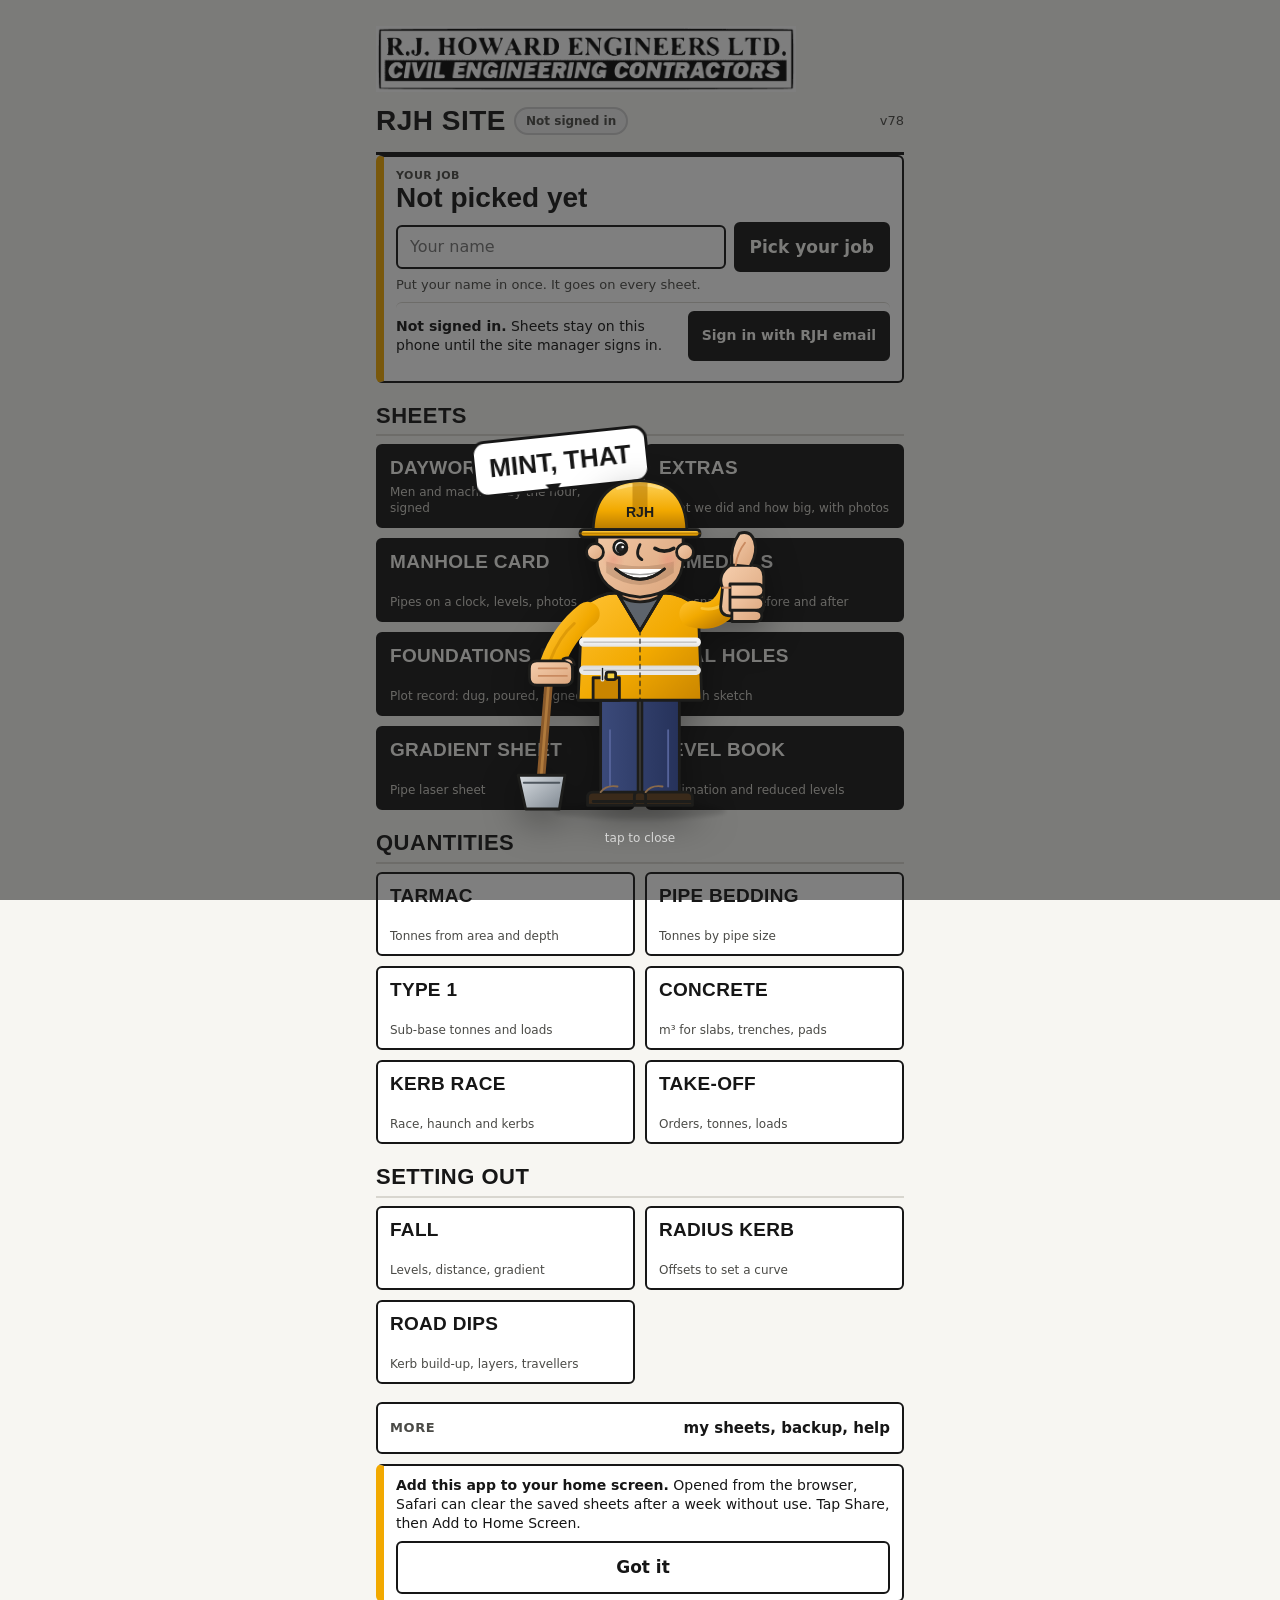
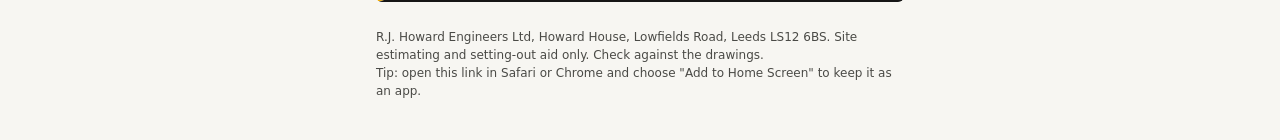
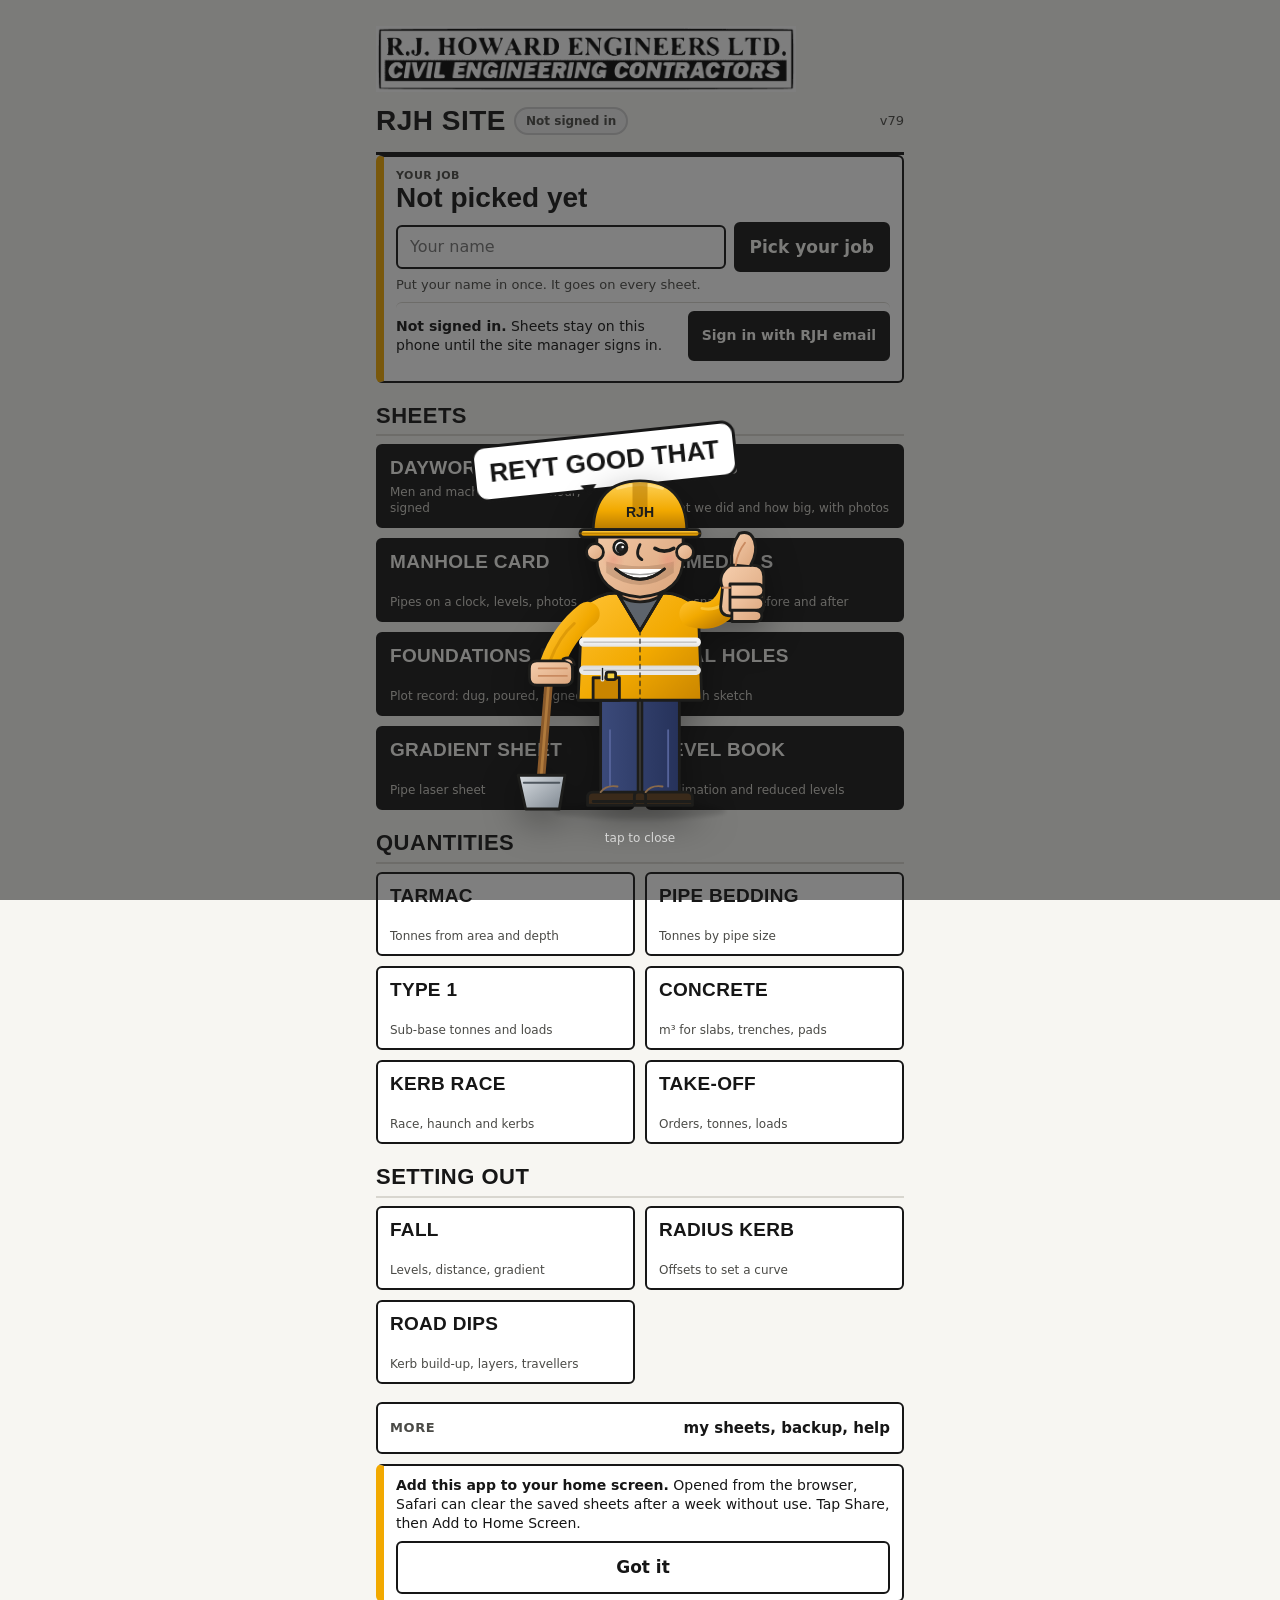
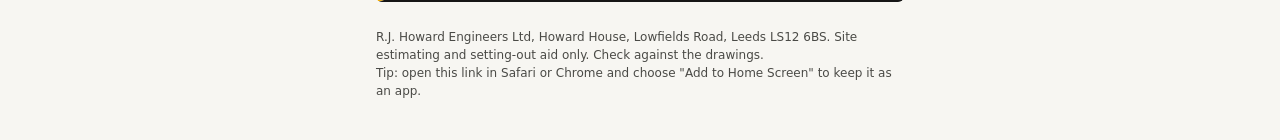
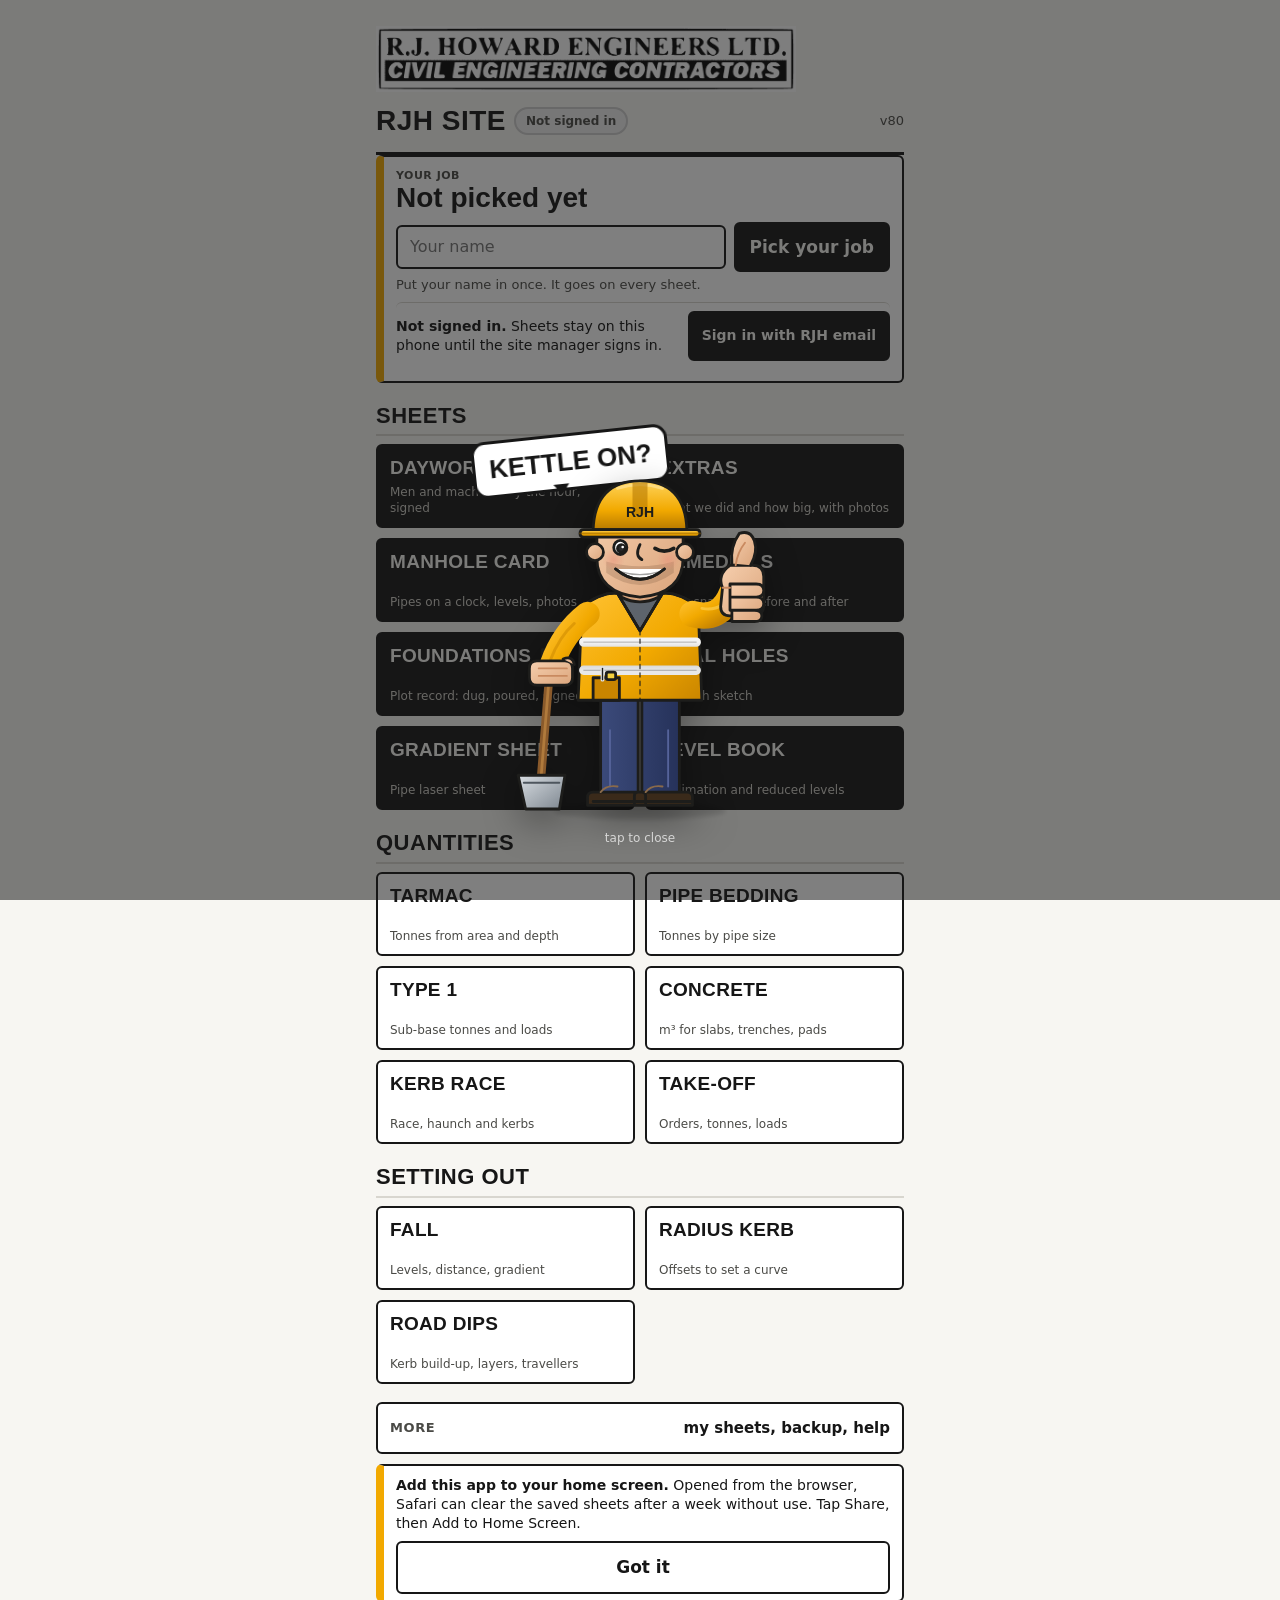
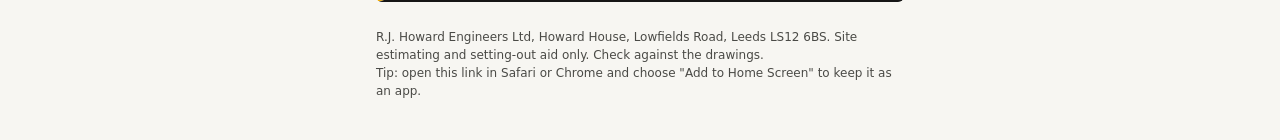
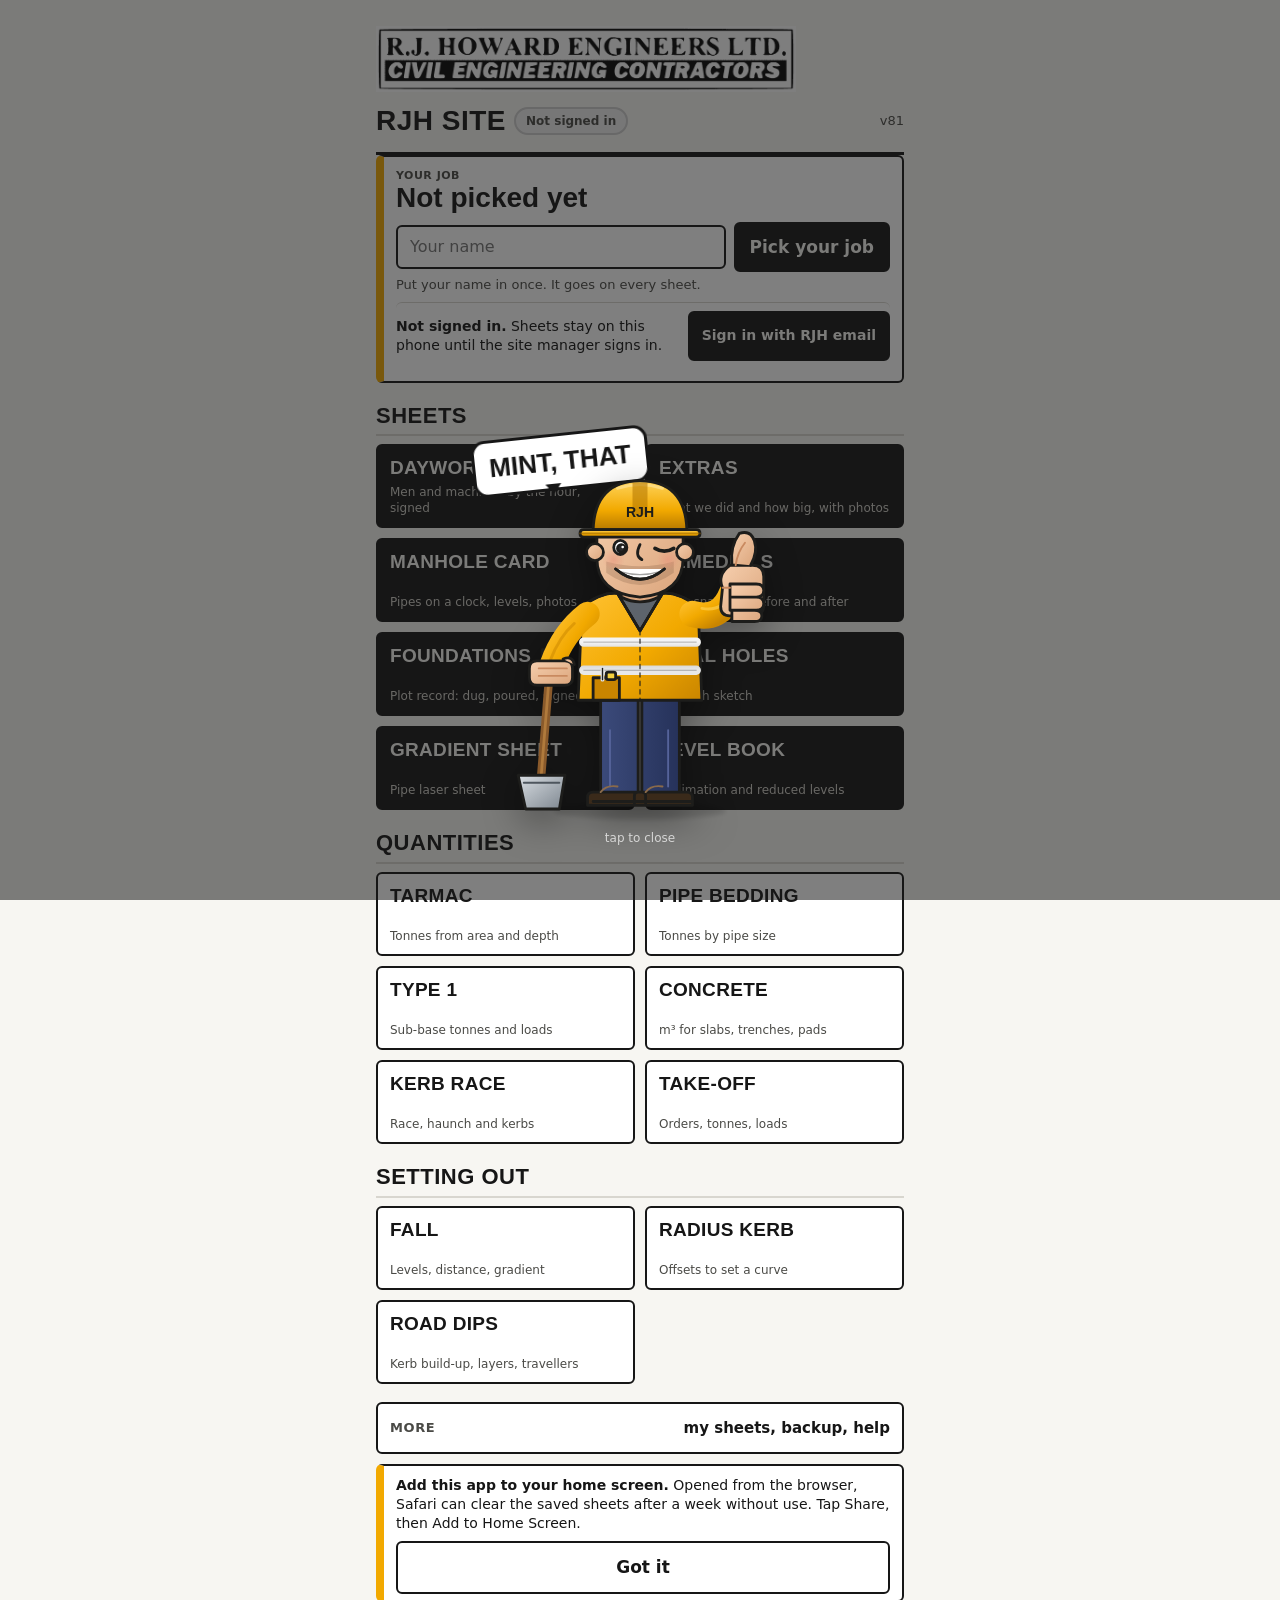
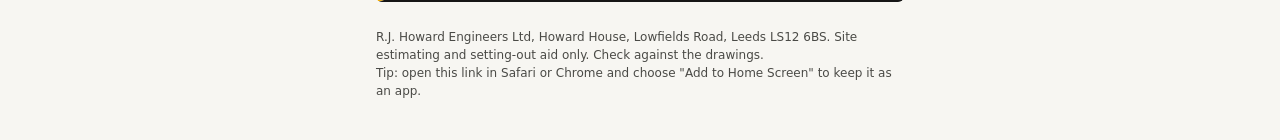
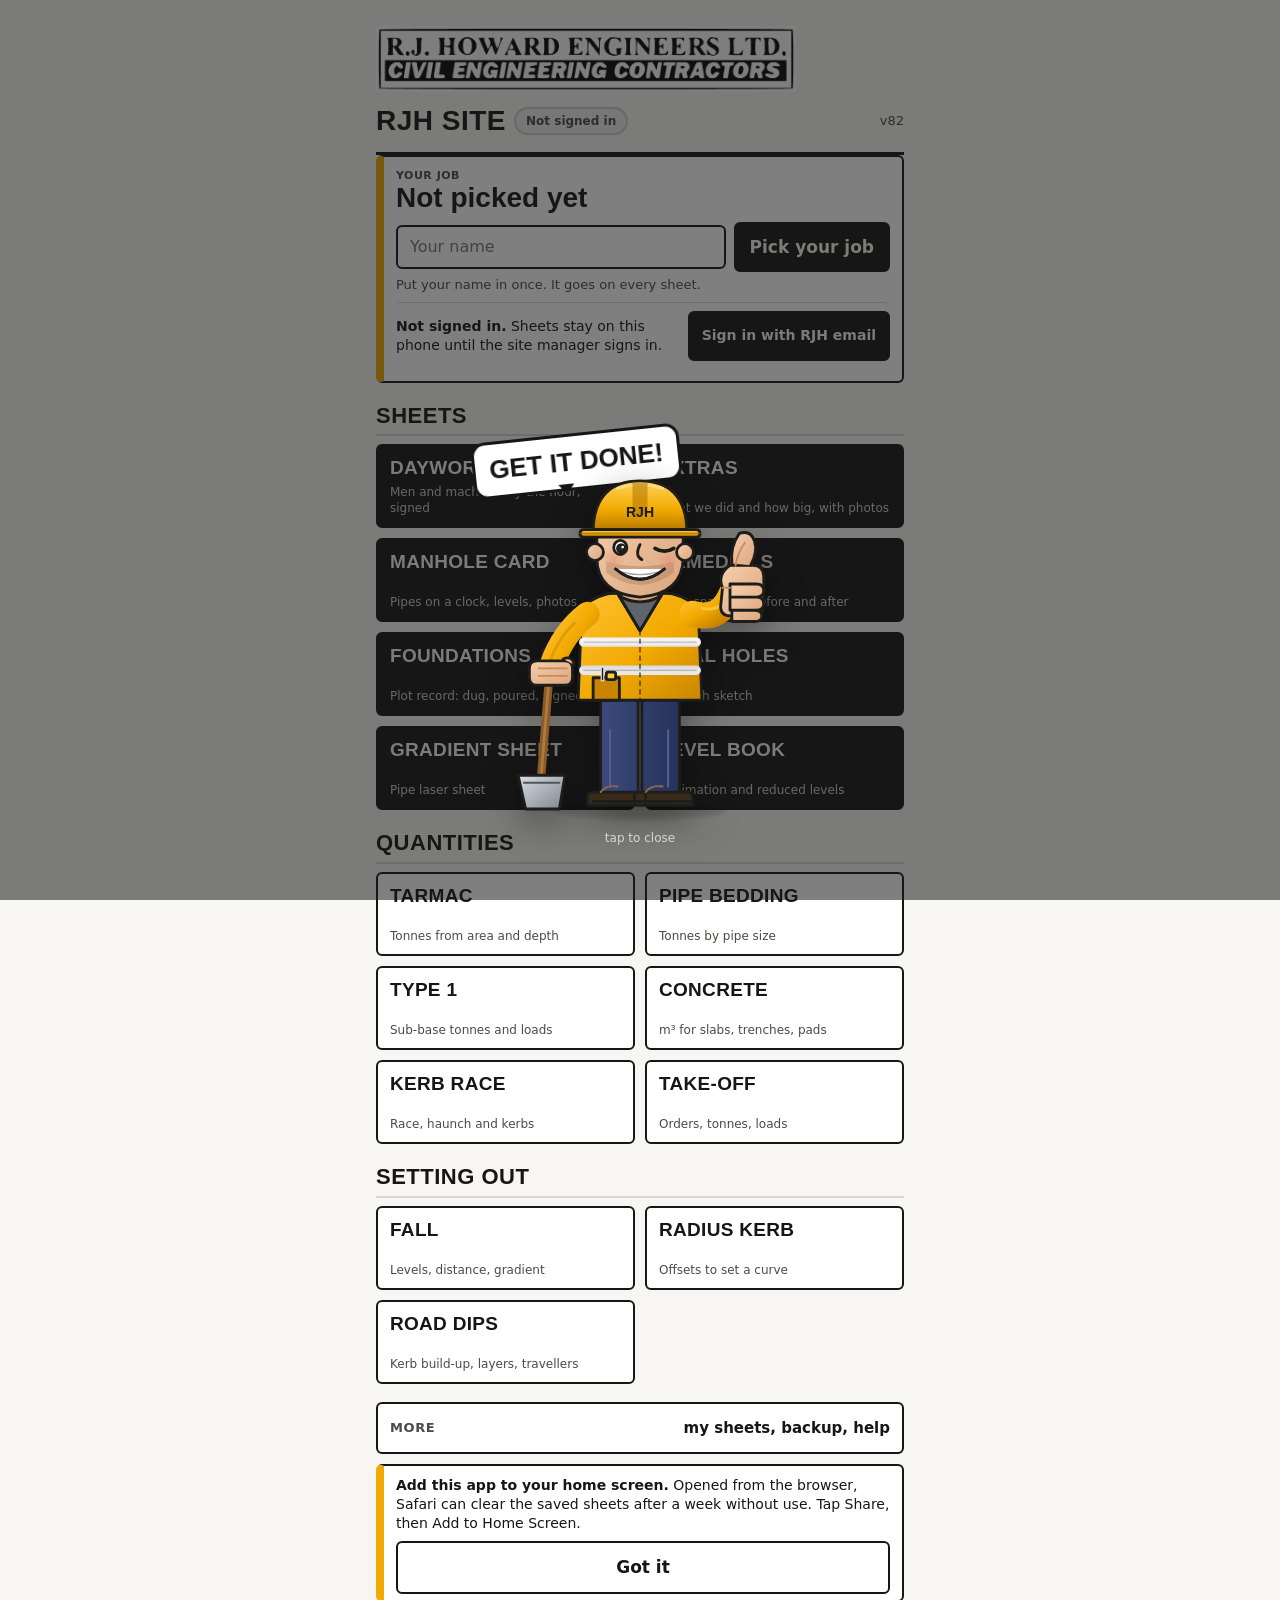
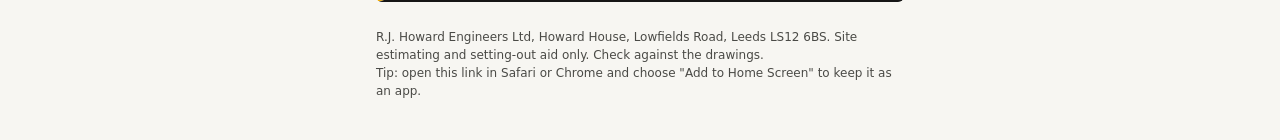
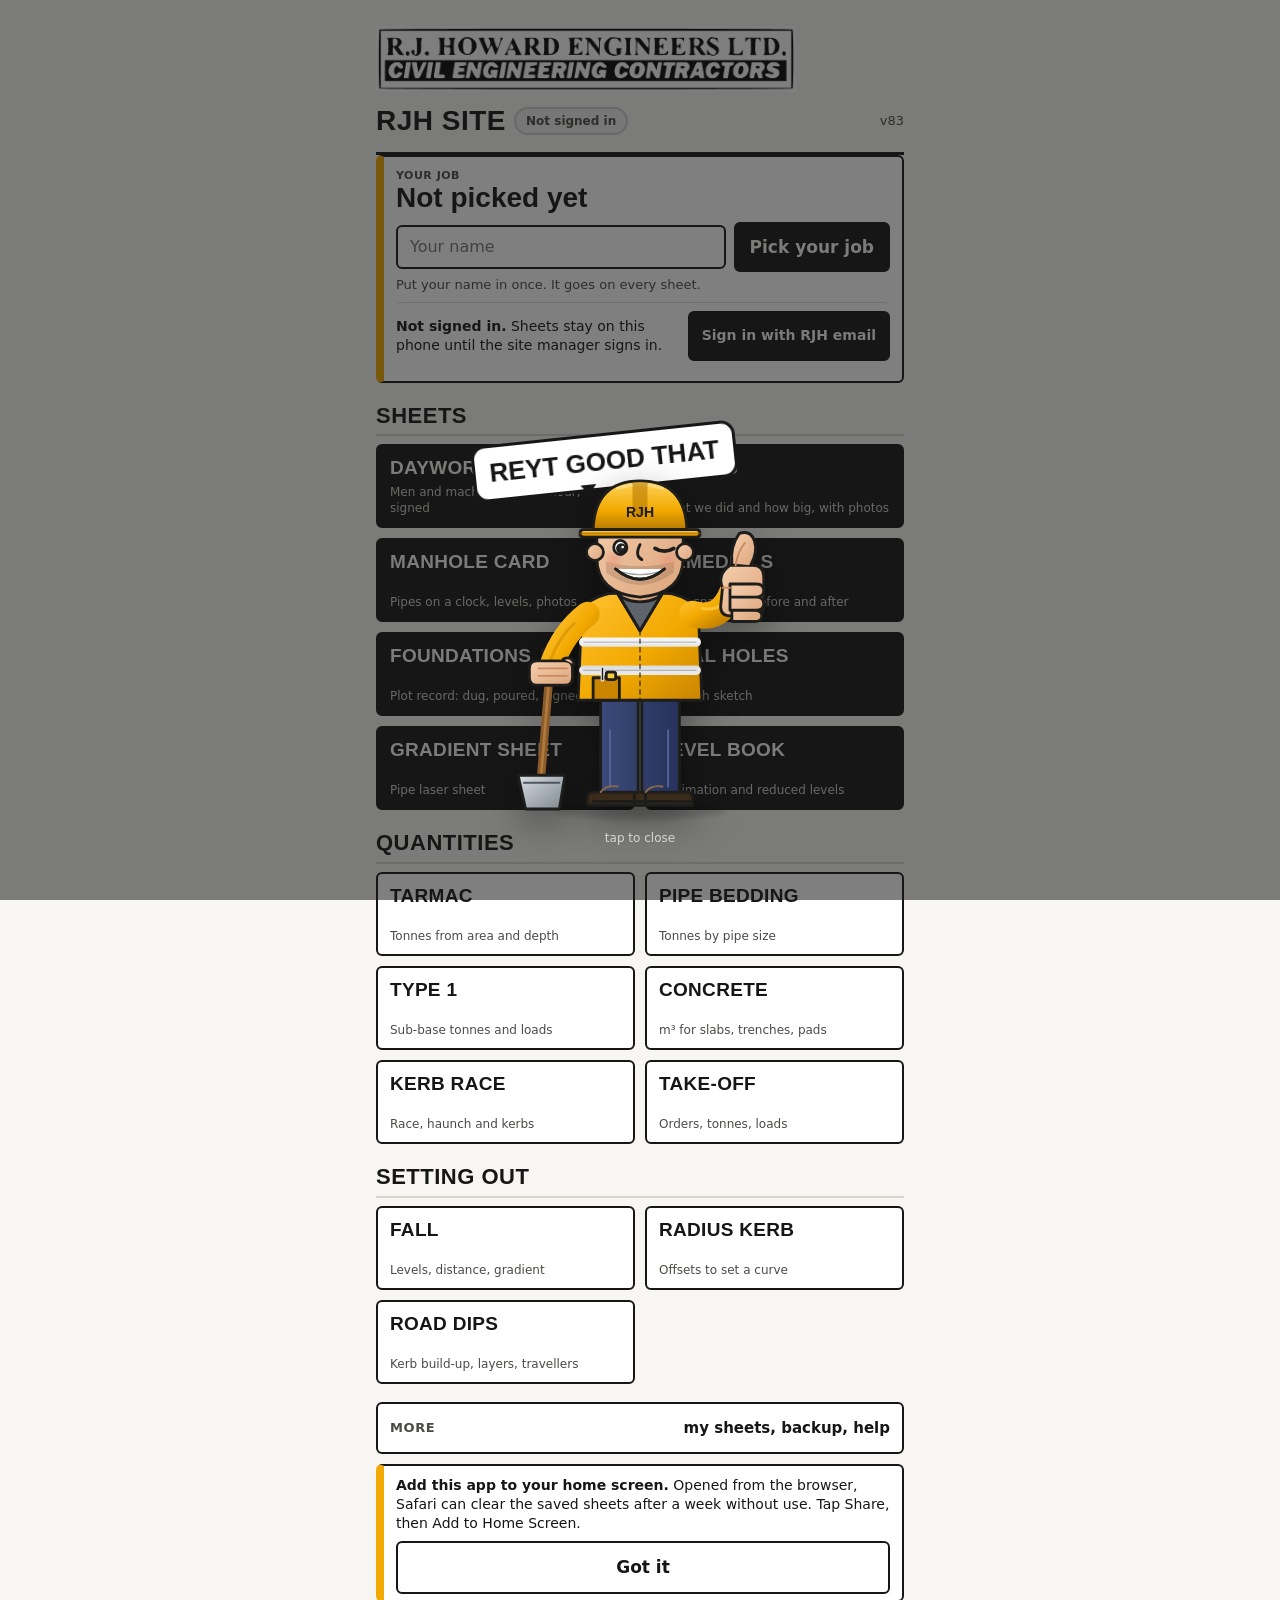
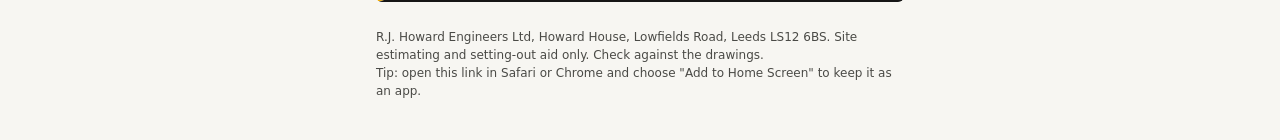
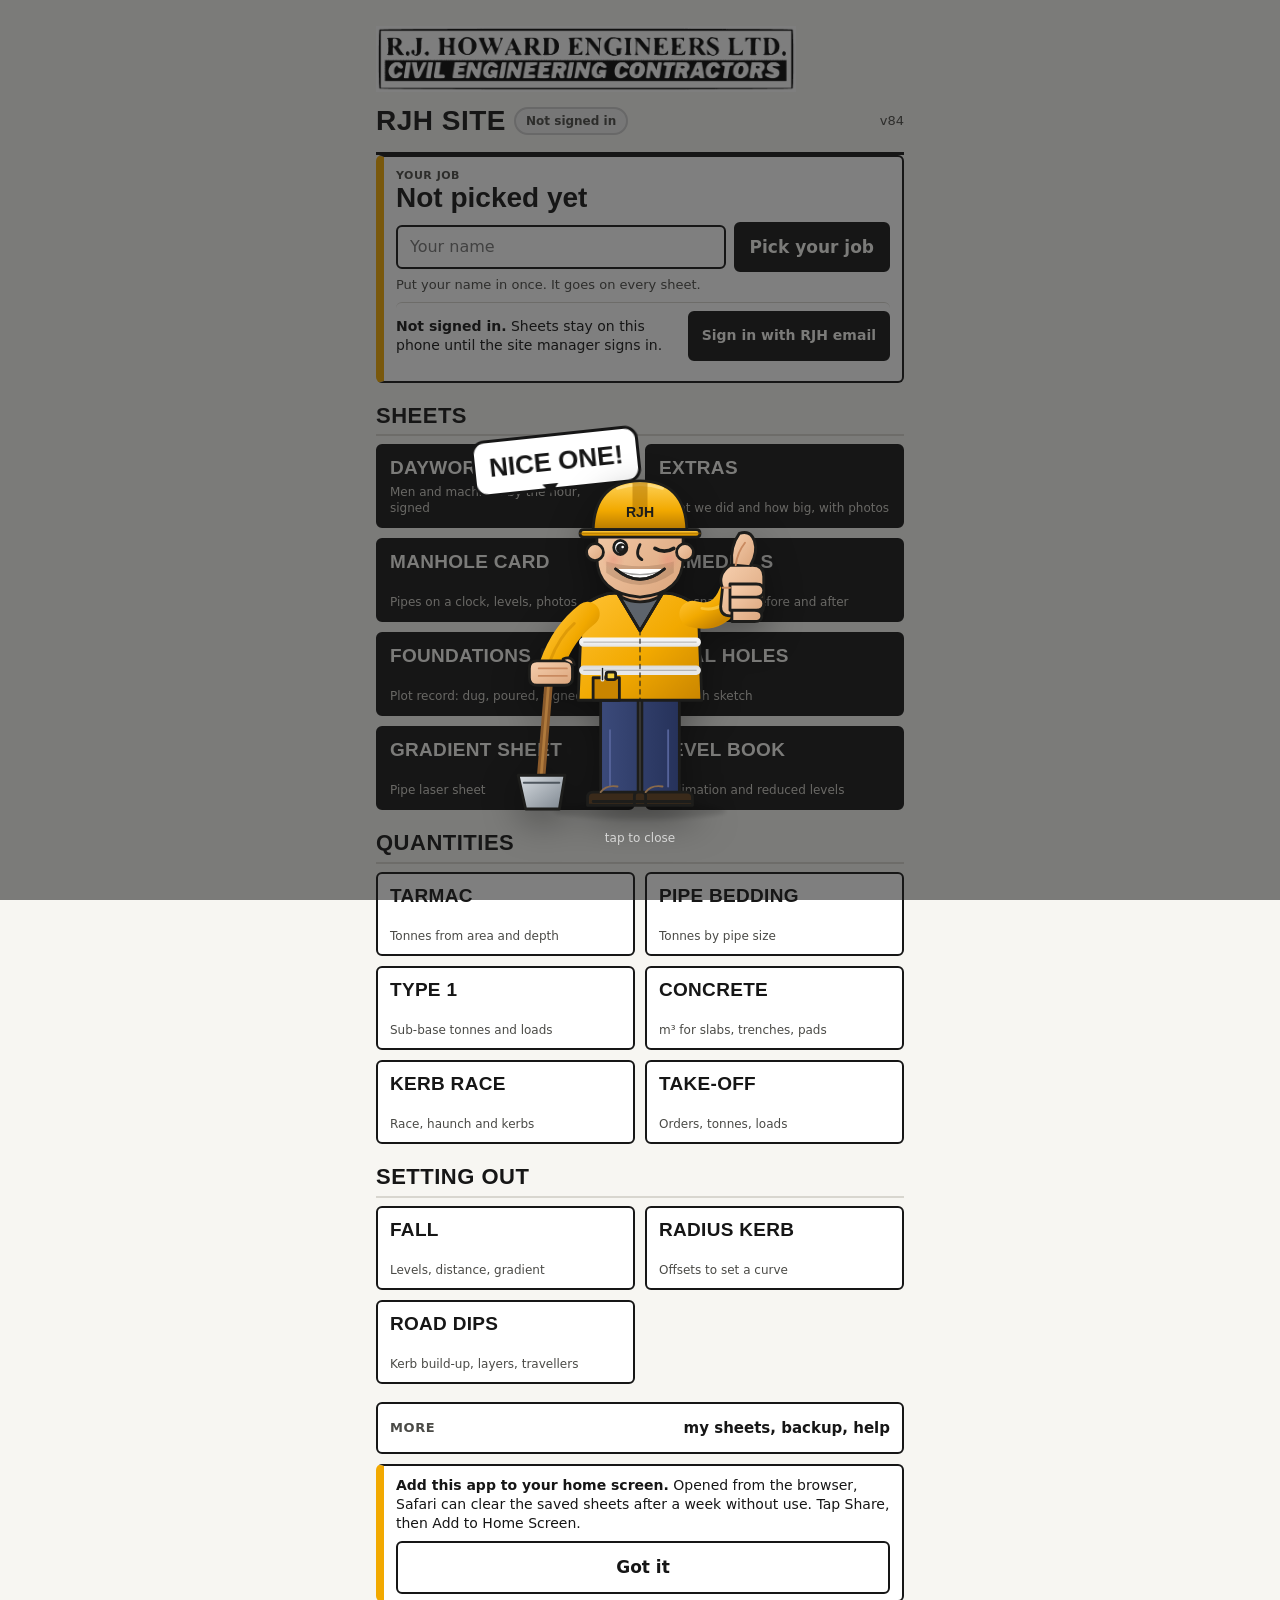
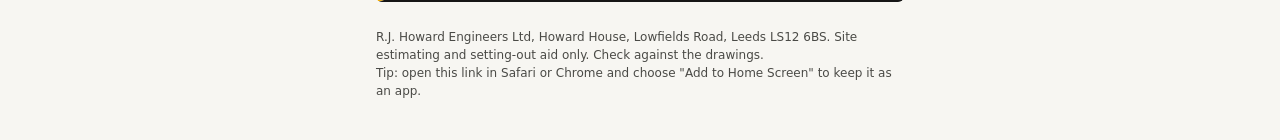
